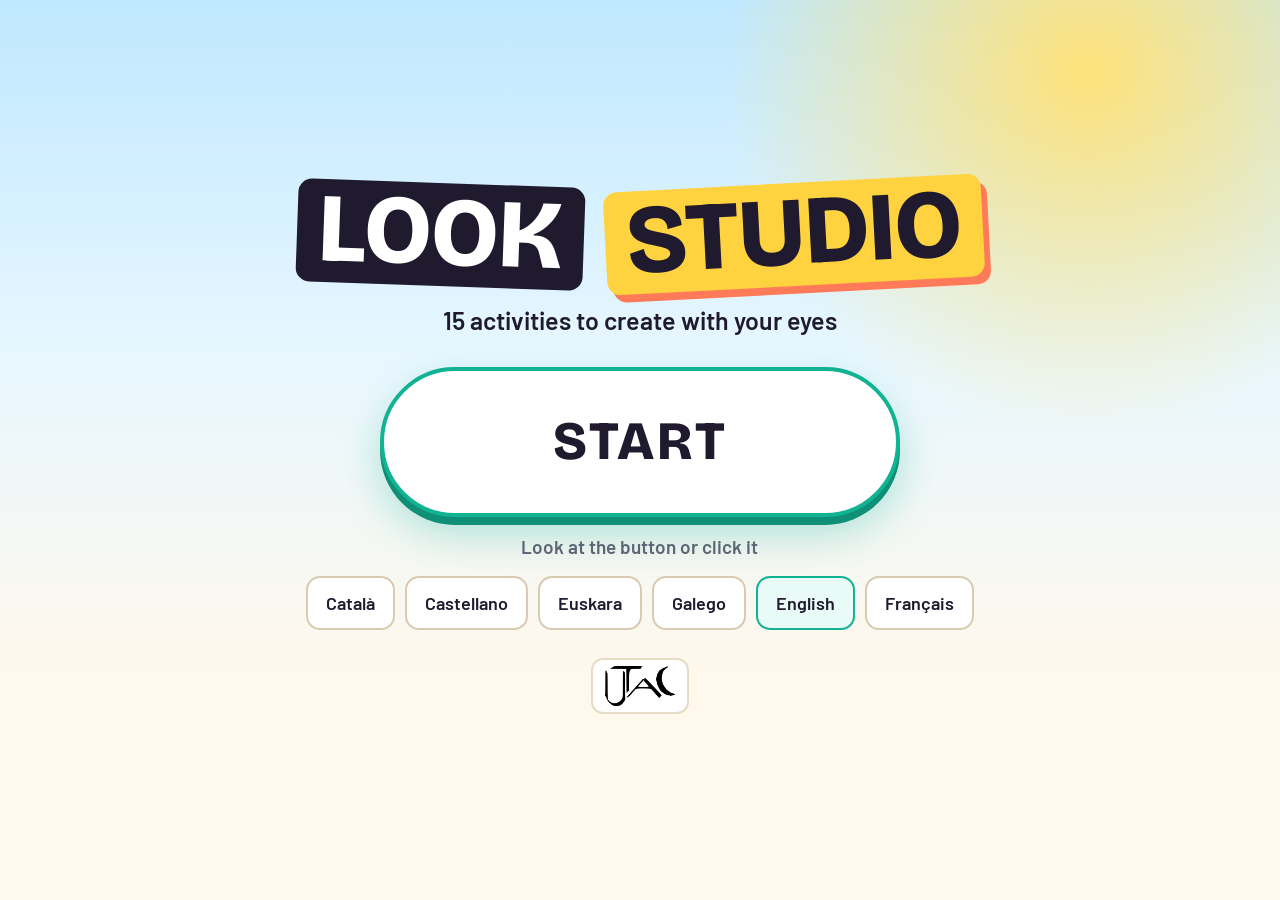
==== index.html @ 1c724b18 "Publica Mira Studio (escenaris pintats, faldilles, sense etiquetes Nou) Co-Authored-By: Claude Opus " ====
<!doctype html><html lang="ca"><meta charset="utf-8"><meta name="viewport" content="width=device-width,initial-scale=1">
<title>Mira Studio</title>
<meta name="description" content="Mira Studio: activitats creatives per jugar amb la mirada (lector ocular), pensades per a adolescents. UTAC.">
<style>@font-face{font-family:'Bricolage Grotesque';font-weight:600;font-style:normal;font-display:swap;src:url([data-uri]) format('woff')}
@font-face{font-family:'Bricolage Grotesque';font-weight:700;font-style:normal;font-display:swap;src:url([data-uri]) format('woff')}
@font-face{font-family:'Bricolage Grotesque';font-weight:800;font-style:normal;font-display:swap;src:url([data-uri]) format('woff')}
@font-face{font-family:'Barlow';font-weight:400;font-style:normal;font-display:swap;src:url([data-uri]) format('woff')}
@font-face{font-family:'Barlow';font-weight:500;font-style:normal;font-display:swap;src:url([data-uri]) format('woff')}
@font-face{font-family:'Barlow';font-weight:600;font-style:normal;font-display:swap;src:url([data-uri]) format('woff')}

/* Layout: estudi creatiu de dia — fons clars i lluminosos, colors vius (cel, sol, menta, corall),
   text fosc d'alt contrast. El color de cada nivell codifica la progressió d'habilitat ocular. */
:root{
  --bg:#fff8ec;--bg2:#ffffff;--bg3:#f6eedf;--ink:#1f1a2e;--mute:#665f74;--line:#e8dcc8;--line2:#d9cab2;
  --l1:#ff7a59;--l2:#f5a400;--l3:#12b393;--l4:#2f93f5;--l5:#7a6cff;--warn:#f5a400;--sky:#bfe8ff;--sun:#ffd23f;
  --fd:'Bricolage Grotesque','Trebuchet MS',sans-serif;--fb:'Barlow','Segoe UI',Arial,sans-serif;
  --sh:0 10px 30px rgba(80,60,40,.12),0 2px 6px rgba(80,60,40,.08);
  color-scheme:light}
*{box-sizing:border-box}
[hidden]{display:none!important}
html,body{height:100%;margin:0;overflow:hidden;background:var(--bg);color:var(--ink);font-family:var(--fb);-webkit-user-select:none;user-select:none}
#cv{position:fixed;inset:0;display:block;touch-action:none}
#cur{position:fixed;inset:0;pointer-events:none;z-index:50}
body.nocur,body.nocur *{cursor:none!important}
button{font:inherit;color:inherit;cursor:pointer}
a{color:var(--l4)}

/* ---- element amb fixació: barra de progrés inferior ---- */
.dw{position:relative;overflow:hidden;--p:0;--c:var(--l3)}
.dw::after{content:'';position:absolute;left:0;bottom:0;height:8px;width:calc(var(--p)*100%);background:var(--c);pointer-events:none}
.dw:focus-visible{outline:3px solid var(--c);outline-offset:3px}

/* ---- capçalera de joc ---- */
#hud{position:fixed;top:0;left:0;right:0;z-index:20;display:flex;align-items:center;gap:16px;padding:10px 16px;padding-top:calc(10px + env(safe-area-inset-top,0px));pointer-events:none}
#hud>*{pointer-events:auto}
.hbtn{display:flex;align-items:center;gap:10px;height:64px;padding:0 26px 0 20px;border-radius:16px;border:2px solid var(--line2);background:rgba(255,255,255,.92);box-shadow:var(--sh);
  font-family:var(--fd);font-weight:700;font-size:24px;letter-spacing:.03em;text-transform:uppercase;color:var(--ink)}
.hbtn .arr{font-size:30px}
#hPause i{font-style:normal;font-size:20px;letter-spacing:-2px}
#hPause.on{background:var(--sun);border-color:#e0b400;--c:#1f1a2e}
#hTitle{flex:1;text-align:center;pointer-events:none!important}
#hTitle span{display:inline-block;font-family:var(--fd);font-weight:800;font-size:26px;letter-spacing:.02em;text-transform:uppercase;color:var(--ink);
  background:rgba(255,255,255,.9);padding:8px 20px;border-radius:14px;border-bottom:5px solid var(--c,var(--l3));box-shadow:var(--sh)}
#hRight{display:flex;gap:18px;align-items:center;pointer-events:none!important;min-width:180px;justify-content:flex-end}
#hInfo{font-family:var(--fd);font-size:22px;font-weight:700;color:var(--ink);background:rgba(255,255,255,.9);padding:8px 16px;border-radius:14px;box-shadow:var(--sh);font-variant-numeric:tabular-nums}
#hInfo:empty{display:none}

/* ---- menú ---- */
#menu{position:fixed;inset:0;z-index:10;display:flex;flex-direction:column;padding:18px 24px 20px;gap:14px;
  background:radial-gradient(500px 500px at 92% -8%,#ffe27a 0%,rgba(255,226,122,0) 70%),linear-gradient(#cdeeff 0%,#e9f7ff 22%,var(--bg) 46%)}
#menu::before{content:'';position:absolute;inset:0;pointer-events:none;opacity:.55;
  background-image:radial-gradient(circle,#ffb8a3 2.2px,transparent 2.6px),radial-gradient(circle,#9fe3d3 2.2px,transparent 2.6px);background-size:90px 90px,130px 130px;background-position:10px 30px,60px 80px;
  mask-image:linear-gradient(transparent,#000 40%,#000 80%,transparent)}
.mtop{position:relative;display:flex;align-items:center;gap:22px;flex-wrap:wrap}
.brand{font-family:var(--fd);font-weight:800;letter-spacing:-.01em;line-height:.9;display:flex;gap:.22em;font-size:46px;align-items:center}
.brand .b1{color:#fff;background:var(--ink);padding:.06em .22em .1em;border-radius:.14em;transform:rotate(2deg);display:inline-block}
.brand .b2{color:var(--ink);background:var(--sun);padding:.06em .22em .1em;border-radius:.14em;transform:rotate(-3deg);display:inline-block;box-shadow:.06em .08em 0 var(--l1)}
.tag{margin:0;color:var(--mute);font-size:20px;font-weight:600;flex:1;min-width:200px}
.mnav{display:flex;gap:10px;align-items:center;flex-wrap:wrap}
.pill{height:56px;padding:0 22px;border-radius:14px;border:2px solid var(--line2);background:#fff;font-family:var(--fd);font-weight:700;font-size:19px;letter-spacing:.02em;box-shadow:0 3px 0 var(--line)}
.pill:hover,.pill.gz{border-color:var(--l3)}
.big.gz,.oc button.gz,.langs button.gz,.hbtn.gz{border-color:var(--c,var(--l3))}
#mUtac img{height:48px;display:block;background:#fff;border-radius:12px;padding:5px 10px;border:2px solid var(--line)}
#levels{position:relative;flex:1;min-height:0;display:grid;grid-template-columns:repeat(5,minmax(0,1fr));gap:16px}
.lv{display:flex;flex-direction:column;gap:10px;min-height:0;min-width:0}
.lvh{display:flex;align-items:center;gap:10px;background:#fff;border-radius:16px;padding:8px 12px;box-shadow:var(--sh);border-left:8px solid var(--c);min-height:60px}
.lvh .n{font-family:var(--fd);font-weight:800;font-size:34px;color:var(--c);line-height:1}
.lvh .t{font-family:var(--fd);font-weight:800;font-size:21px;text-transform:uppercase;letter-spacing:.03em;line-height:1}
.lvh .d{font-size:14px;line-height:1.15;color:var(--mute);margin-left:auto;text-align:right;font-weight:600}
.cards{flex:1;display:grid;grid-template-rows:repeat(3,minmax(0,1fr));gap:12px;min-height:0}
.card{position:relative;border:3px solid #fff;border-radius:22px;padding:0;background:#fff;overflow:hidden;text-align:left;min-height:0;display:block;box-shadow:var(--sh);
  transition:border-color .2s,transform .2s,box-shadow .2s}
.card canvas{position:absolute;inset:0;width:100%;height:100%;display:block}
.card .cap{position:absolute;left:0;right:0;bottom:0;padding:9px 13px 11px;background:rgba(255,255,255,.94);border-top:4px solid var(--c)}
.card .nm{display:block;font-family:var(--fd);font-weight:800;font-size:21px;line-height:1.05;letter-spacing:.01em;color:var(--ink)}
.card .ds{display:block;font-size:14.5px;color:var(--mute);margin-top:2px;line-height:1.2;font-weight:600}
.card .bs{position:absolute;top:10px;right:10px;font-family:var(--fd);font-weight:700;font-size:14px;padding:4px 10px;border-radius:10px;background:#fff;color:var(--ink);box-shadow:var(--sh)}
.card .bs:empty{display:none}
.card .new{position:absolute;top:10px;left:10px;font-family:var(--fd);font-weight:800;font-size:14px;padding:4px 10px;border-radius:10px;background:var(--sun);color:var(--ink);transform:rotate(-4deg)}
.card:hover,.card.gz{border-color:var(--c);box-shadow:0 0 0 2px var(--c),0 14px 34px rgba(80,60,40,.18)}
.card.dw::after{height:10px}
.card.soon{cursor:default;box-shadow:none;background:#f3ece0;border-color:#f3ece0}
.card.soon canvas{opacity:.55;filter:saturate(.45)}
.card.soon .cap{background:rgba(243,236,224,.95);border-top-color:var(--line2)}
.card.soon .nm{color:#8a8296}
.card.soon .bs{background:var(--ink);color:#fff}

/* ---- capes superposades ---- */
.ovl{position:fixed;inset:0;z-index:30;display:none;align-items:center;justify-content:center;padding:16px;background:rgba(255,248,236,.72);backdrop-filter:blur(8px)}
.ovl.on{display:flex}
.panel{width:min(980px,100%);max-height:100%;overflow:auto;background:#fff;border:2px solid var(--line);border-radius:26px;padding:28px 32px;box-shadow:0 30px 80px rgba(80,60,40,.22)}
.panel h2{margin:0 0 18px;font-family:var(--fd);font-weight:800;font-size:36px;letter-spacing:.01em;text-wrap:balance}
.prow{display:flex;gap:12px;justify-content:flex-end;margin-top:22px;flex-wrap:wrap}

/* inici */
#start{background:radial-gradient(520px 520px at 85% 8%,#ffe27a 0%,rgba(255,226,122,0) 70%),linear-gradient(#bfe8ff 0%,#e8f7ff 40%,var(--bg) 75%);backdrop-filter:none}
.sbox{display:flex;flex-direction:column;align-items:center;gap:18px;text-align:center}
.brand.xl{font-size:min(130px,7.6vw);white-space:nowrap}
.sbox .tag{font-size:25px;flex:none;color:var(--ink)}
.go{margin-top:14px;width:min(520px,80vw);height:150px;border-radius:999px;border:4px solid var(--l3);background:#fff;color:var(--ink);
  font-family:var(--fd);font-weight:800;font-size:54px;letter-spacing:.04em;text-transform:uppercase;box-shadow:0 8px 0 #0e8f76,0 18px 40px rgba(18,179,147,.3)}
.go.gz{background:#e8fbf6}
.go.dw::after{height:14px}
.hint{margin:0;color:var(--mute);font-size:19px;font-weight:600}
.langs{display:flex;gap:10px;flex-wrap:wrap;justify-content:center}
.langs button{height:54px;padding:0 18px;border-radius:14px;border:2px solid var(--line2);background:#fff;font-size:18px;font-weight:700}
.langs button.sel{border-color:var(--l3);background:#e8fbf6}
.langs.big button{height:96px;font-size:26px;flex:1 1 calc(33% - 10px)}
.slogo img{height:56px;background:#fff;border-radius:12px;padding:6px 12px;margin-top:10px;border:2px solid var(--line)}
.deco{position:absolute;pointer-events:none}

/* opcions */
.orow{display:grid;grid-template-columns:minmax(0,1fr) auto;gap:6px 18px;align-items:center;padding:12px 0;border-bottom:2px solid var(--bg3)}
.orow .ol{font-family:var(--fd);font-weight:700;font-size:22px}
.orow .od{grid-column:1;font-size:15px;color:var(--mute);font-weight:600}
.oc{grid-column:2;grid-row:1/span 2;display:flex;gap:8px;align-items:center}
.oc button{min-width:84px;height:64px;padding:0 16px;border-radius:14px;border:2px solid var(--line2);background:#fff;font-family:var(--fd);font-weight:800;font-size:22px}
.oc button.sel{border-color:var(--l3);background:#e8fbf6}
.oc .val{min-width:96px;text-align:center;font-family:var(--fd);font-weight:700;font-size:26px;font-variant-numeric:tabular-nums}

/* preguntes i resultats */
.askb{display:flex;gap:16px;flex-wrap:wrap;justify-content:center}
.big{flex:1 1 220px;min-height:160px;border-radius:22px;border:3px solid var(--line2);background:#fff;font-family:var(--fd);font-weight:800;font-size:30px;padding:16px;box-shadow:0 5px 0 var(--line);
  display:flex;flex-direction:column;align-items:center;justify-content:center;gap:8px;--c:var(--l3)}
.big small{font-family:var(--fb);font-weight:600;font-size:17px;color:var(--mute);line-height:1.25}
.big .dots{display:flex;gap:6px}.big .dots i{width:16px;height:16px;border-radius:50%;background:var(--line2)}.big .dots i.on{background:var(--c)}
.big.dw::after{height:12px}
#ask .panel,#res .panel{text-align:center}
#rSc{font-size:24px;color:var(--mute);margin:0 0 22px;font-variant-numeric:tabular-nums;font-weight:600}
#rSc b{color:var(--ink);font-family:var(--fd);font-size:44px;margin:0 6px}
#rSc .nb{display:block;color:#c27c00;font-family:var(--fd);font-weight:800;margin-top:6px}
.stars{display:flex;justify-content:center;gap:14px;margin-bottom:8px;min-height:10px}
.stars i{width:72px;height:72px;display:block;background:var(--line);clip-path:polygon(50% 0,61% 35%,98% 35%,68% 57%,79% 91%,50% 70%,21% 91%,32% 57%,2% 35%,39% 35%);transform:scale(.6);transition:transform .35s cubic-bezier(.3,1.6,.5,1),background .2s}
.stars i.on{background:var(--sun);transform:scale(1)}

/* crèdits */
.credlogo{height:64px;background:#fff;border-radius:12px;padding:6px 12px;float:right;border:2px solid var(--line)}
.credbody{font-size:18px;line-height:1.55;max-width:70ch}
.credbody h3{font-family:var(--fd);font-size:20px;margin:18px 0 6px}
.credbody ul{padding-left:22px;margin:0}

#snd{position:fixed;left:50%;bottom:18px;transform:translateX(-50%);z-index:40;background:var(--sun);color:var(--ink);font-weight:700;padding:10px 18px;border-radius:14px;font-size:17px;box-shadow:var(--sh)}

@media (max-width:1100px){#levels{grid-template-columns:repeat(3,minmax(0,1fr));overflow:auto}#menu{overflow:auto}.cards{grid-template-rows:none}.card{min-height:160px}}
@media (max-width:640px){#levels{grid-template-columns:minmax(0,1fr)}.brand{font-size:34px}#hTitle span{font-size:18px}.hbtn{height:54px;font-size:18px}}
@media (prefers-reduced-motion:reduce){*{transition:none!important}}

/* capçalera de panell amb Tancar sempre visible */
.phead{display:flex;align-items:center;gap:16px;margin-bottom:14px}
.phead h2{margin:0;flex:1}
.phead .close{height:64px;font-size:22px;padding:0 28px}
#opts .panel{width:min(1440px,100%);padding:22px 28px}
#oRows{display:grid;grid-template-columns:repeat(2,minmax(0,1fr));gap:0 36px}
#opts .orow{padding:9px 0}
#opts .orow .ol{font-size:20px}
#opts .orow .od{font-size:14px}
#opts .oc button{height:58px;min-width:76px;font-size:20px}
#opts .prow{margin-top:14px}
@media (max-width:1000px){#oRows{grid-template-columns:minmax(0,1fr)}}
#scr{position:fixed;right:18px;top:50%;transform:translateY(-50%);z-index:45;display:flex;flex-direction:column;gap:18px}
#scr button{width:96px;height:150px;border-radius:20px;border:3px solid var(--l3);background:#fff;color:var(--ink);font-size:40px;--c:var(--l3);box-shadow:var(--sh)}
#scr button:disabled{opacity:.3;border-color:var(--line)}
body.scrOn .ovl{padding-right:132px}
.polaroid{display:inline-block;background:#fff;padding:12px 12px 34px;border-radius:6px;box-shadow:0 12px 30px rgba(80,60,40,.25);transform:rotate(-2.5deg);margin:0 0 14px;animation:phIn .6s cubic-bezier(.3,1.5,.5,1)}
.polaroid img{display:block;width:min(420px,60vw);aspect-ratio:16/9;object-fit:cover;border-radius:2px}
@keyframes phIn{from{transform:rotate(-12deg) scale(.6);opacity:0}to{transform:rotate(-2.5deg) scale(1);opacity:1}}
#res .panel{padding-top:20px}
.diffbtn .dots{margin-top:4px}
.big.sel{border-color:var(--c);box-shadow:0 5px 0 var(--c)}
#hTitle{font-family:var(--fd);font-weight:800;font-size:28px;text-transform:uppercase;letter-spacing:.03em;color:var(--ink);text-shadow:0 2px 0 #fff,0 0 12px #fff}
#hScore{display:flex;align-items:baseline;gap:8px;background:rgba(255,255,255,.92);padding:8px 16px;border-radius:14px;box-shadow:var(--sh)}
#hScore small{font-size:16px;color:var(--mute);font-weight:700;text-transform:uppercase}
#hScore b{font-family:var(--fd);font-size:26px;font-variant-numeric:tabular-nums}
</style>
<canvas id="cv" aria-label="Joc"></canvas>

<header id="hud" hidden>
  <button id="hBack" class="hbtn dw" data-dwell="1.5"><span class="arr">&#8592;</span> <span data-i18n="menu">Menú</span></button>
  <button id="hPause" class="hbtn dw" data-dwell="1.2" hidden><i>&#10074;&#10074;</i> <span data-i18n="pause">Pausa</span></button>
  <div id="hTitle"></div>
  <div id="hRight"><span id="hInfo"></span><span id="hScore"><small data-i18n="score">Punts</small><b>0</b></span></div>
</header>

<main id="menu" hidden>
  <div class="mtop">
    <div class="brand"><span class="b1" data-i18n="brand">MIRA</span><span class="b2">STUDIO</span></div>
    <p class="tag" data-i18n="tagline">Activitats per jugar amb la mirada</p>
    <nav class="mnav">
      <button id="mOpt" class="pill dw" data-dwell="1.2" data-i18n="options">Opcions</button>
      <button id="mLang" class="pill dw" data-dwell="1.2" data-i18n="lang">Idioma</button>
      <button id="mCred" class="pill dw" data-dwell="1.2" data-i18n="credits">Crèdits</button>
      <button id="mFull" class="pill dw" data-dwell="1.2" data-i18n="fullscreen">Pantalla completa</button>
      <a id="mUtac" href="https://www.utac.cat" target="_blank" rel="noopener"><img src="[data-uri]" alt="UTAC"></a>
    </nav>
  </div>
  <div id="levels"></div>
</main>

<section id="start" class="ovl on">
  <div class="sbox">
    <div class="brand xl"><span class="b1" data-i18n="brand">MIRA</span><span class="b2">STUDIO</span></div>
    <p class="tag" data-i18n="tagline">Activitats per jugar amb la mirada</p>
    <button id="sGo" class="go dw" data-dwell="1.3" data-i18n="start">Comença</button>
    <p class="hint" data-i18n="startHint">Mira el botó o fes-hi clic</p>
    <div id="sLangs" class="langs"></div>
    <a class="slogo" href="https://www.utac.cat" target="_blank" rel="noopener"><img src="[data-uri]" alt="UTAC"></a>
  </div>
</section>

<section id="opts" class="ovl"><div class="panel">
  <div class="phead"><h2 data-i18n="options">Opcions</h2><button class="pill dw close" data-dwell="1.2" data-i18n="close">Tancar</button></div>
  <div id="oRows"></div>
  <div class="prow"><button id="oReset" class="pill dw" data-dwell="1.5" data-i18n="o.reset">Restablir</button><button class="pill dw close" data-dwell="1.2" data-i18n="close">Tancar</button></div>
</div></section>

<section id="langs" class="ovl"><div class="panel">
  <div class="phead"><h2 data-i18n="lang">Idioma</h2><button class="pill dw close" data-dwell="1.2" data-i18n="close">Tancar</button></div>
  <div id="lRows" class="langs big"></div>
  <div class="prow"><button class="pill dw close" data-dwell="1.2" data-i18n="close">Tancar</button></div>
</div></section>

<section id="cred" class="ovl"><div class="panel">
  <div class="phead"><h2 data-i18n="cred.h">Crèdits</h2><button class="pill dw close" data-dwell="1.2" data-i18n="close">Tancar</button></div>
  <img class="credlogo" src="[data-uri]" alt="UTAC">
  <div class="credbody" data-i18n-html="cred.body"></div>
  <div class="prow"><button class="pill dw close" data-dwell="1.2" data-i18n="close">Tancar</button></div>
</div></section>

<section id="ask" class="ovl"><div class="panel">
  <h2 id="askT"></h2>
  <div id="askB" class="askb"></div>
</div></section>

<section id="res" class="ovl"><div class="panel">
  <div id="rPh" class="polaroid" hidden><img alt=""></div>
  <div id="rStars" class="stars"></div>
  <h2 id="rT"></h2>
  <p id="rSc"></p>
  <div class="askb">
    <button id="rAgain" class="big dw" data-dwell="1.2" data-i18n="again">Tornar a jugar</button>
    <button id="rNext" class="big dw" data-dwell="1.2" data-i18n="next">Següent joc</button>
    <button id="rMenu" class="big dw" data-dwell="1.2" data-i18n="menu">Menú</button>
  </div>
</div></section>

<div id="snd" hidden data-i18n="sndHint">Fes clic en qualsevol lloc per activar el so</div>
<div id="scr" hidden><button id="scrUp" class="dw" data-dwell=".9" aria-label="Amunt">&#9650;</button><button id="scrDn" class="dw" data-dwell=".9" aria-label="Avall">&#9660;</button></div>
<canvas id="cur" aria-hidden="true"></canvas>
<script type="application/octet-stream" id="mira-heads-adam" data-mime="image/webp">UklGRrqqAwBXRUJQVlA4WAoAAAAQAAAAPQQApwUAQUxQSF8qAgAB/yckSPD/eGtEpO4jviVJsiRJsi1h0ouIuJj+/wdfzKKqL88R/Z8A+/9TmtL0T6Up2fykfX5qSh2n+iuVjlP9TVM7aKq/[base64]/ZmaBRyBJBQjCH4hMeTvt7s55zk2w4W0zMhikc5KvBYuzpJkgXytPDlUFSBqskwU1uGZqZcIyYABIBfgjKVNEAAggfOTNJMVFa21mZpJw9mKVnaekDlUM9/WsF2YWkRT5e+yK6feL3iOjrbXWxaQ5A/C2mn0NQGJxSySF4bkeXpmZYAyH3ydTn1KbebvOqWXfV5fU3L9d3+hg9idmpv0PyiTZFewu/YX+Rk1SSb1O1yappK75Sk1SSbPWu5QKCUnxAkkCkBRvShIqmJrxIpUFG9JUXFQ3CPVTtgKQAIXrQlbdEIJDVskZp/2AOLABcWqA8zZiy6Rw9toitiyo4liA9xPArOgvZpiRRdVJW/Uw49hUBTChom9tq+Je7rhVFnffcMxabcApIdhIPPhsXMR9AwcH0PECoKoXAwgMqOJjABR4nkj2i+MvHFgYg8+/QFy7JE32xQmorRdVB6h64Th78nITtaXZOn1cBllO3IByzimgPKXawMyCMQ66xTJjADpBQXfQdty8AF/b6lDljiSgyleaBe5IIjdgPbnFpcorINbBdEHAGLCWmQlP4Z4wGMNXJrIZP4mjqmotu2oqwqs2fmsdckqznALw9dhZmje8nudmpjkjQsIfZeawo2bvgGcuy4tJioWnYqi5vzFNeilb5dhPZmF9yBtpZ8zMpOieamRr7ZWZxfSWa104mPX+a7Vu9+Weuf7CJM05Ly91/GSSfr/MP/hvKDXN+YID62mafyA1KT41NR27Lkc1SZqK551S+3TNV0pJApB63Kqpyt2npHhTJUBVkt6kVCU/[base64]/DTBzDhLKknQiZVBcLo6YOsv/MmTA0TEARZAkO0Fwh0z8gsEbBMgYTQJoB4zC0/VBhv42jwTPKpOzmqbuafkUE0R/H4rzSwjpM4uSe6PmdmIPtzdua51MUnO7u6sxyLMDElcfDxP2ywkKVWHWs9aax3MrHuH8raetczcdmn2HkBb+v1OZiHNnkCrR/bRQYq2xhj2Nthb7ieQjM6+1pf4damlfQ3vUlu+n3KzPqV09y+7pE9mpvvpZcQf9KYmSf2Dzn31D02Seu/9S1NJipL0e5GSMiXpVW8Sgq4PrQkyJZDL49RUOsPqcVGWoAJY6i+erAKQEgk4VLaGJIDSjL6RksTec9G5ZBXVwd0Bzd/sZpatHMQE4fhky0LKA6NAcWJ3Xha4GXCQnH3C1ngrgENrGxT4ASZGq14g8ePojhnJ/[base64]/vvBOlnEiCjfokbLPJmFHj3qiVhp1zmlpZmwZjrAZlNBugNV+bw5zx5LT7uZ2W+t2TtrSXkzaWZ6uq9njDG+mM2U3h3ntM9d+yO/xLtzfvljSbL7n/wH/gew8R/GIfNfIpn0F0ep6hVHQhtJgiRlRVYFf87Te/8QImIC5jdJ5pv/6XMmic/5+v4oLWdmlLa+AXwXWk6V531akp5i2w/qUig4QktBR5qkxTV02uLZfMFd+wl4tkkCrtv2hck2BWuTtMWzSctntUmCVpOkKJrSoiaqqBnUos6MWvx7MjOJamYmGdXdeevODPN13lndH+qpzkQ9TTKjnu7ujlfKmRmPljMzHi2YxKO0PVVK27MeFHqq0Baw0qYpIiW0dZEkLdxK0gZUaFq4PZuQgvdJAU/yBbemyUOb7abn2LbwWTWF06jtondqk56/0c7MqGhmilqd96mdmSS+Z2ZU56e6mUxn1N15nu4LPXRnZvVONVn1dHdXr2lR12vbMzmXr98rTXvqAZRTD1KKrsCkrScU2lppkoB7kiQU1SRpubU/bjUJWdDrD8/m5a5ts+2pj4DaFig+26KpmgR1TlvQZDIq2pmpepqZqYrO+3TnfXo3z1Pnu3s+Pz7z8T0zo5eUU7Qtp4kC+C60xWp5WqUFHoVSuLX0pUApfChp+yGlFM9Svu49kuDaAsU9KW37KE1SPAu02E8LHzzaBB2PlqKj0FLVUy3qnCpiZrWAJjMzVZ2ZWfA94+/PN59/7swk/fHnJDPN/Ff28UxIkpnxItu2bNu2JNX6PtL8J0PTEiGlEVOkouyjV8EM9559jG2BBhExAb4lSbIkSbItwv//aH+wu7rd0jO7KyImwLckSZYkSbZFNP//h/t9/8Ra0/RgevfIXq8RMQG+JUmyJEmyLSJY6///dP3ArenBzM1VRc0j1+0hIibAz23bqh7btlVq7+P79EkB0gxQTGaGxczMa1lrWYzWSsvGH7A8Xtayls3MzMzMzBis0DdGb0ZMaqMqDWktKyImgBv//6YtSfI+n7XPjYgbkValM8t2Zdu2e+yZv23btm3bZttWVTWKnXZkxD1nfx+stdde+9ybMU8jYgK8Yf+/2nbbap/v/z/mXLw2M4iZybJkZooxDnMapkJKKZz2NOU2hTBznDh2zDHLtlgWM0tb2sy0eM4x/t8XY0yea+39nOdNRExA//n/7+4fD/96/Pzj4T///1///98L8i8H+scj/3b4t6PyL4fy0+bVYlLkV+0dp39B+pcD/cOR/o+H8m8H+otUbCM5N4+5hPhrRIiOhRFGHmp/[base64]/[base64]/w2rcSFUIDuQpWLfI4cf2Hvo2aTMeBnYatsOCxHAJEkIwMKImLPmmrfcvG7N6GiDqNNj9YOv1hde/vK3T0r2EGPhQSpihJLt9kIae/NHrtuwajRlloNARW0pP/DF339KBJ+9UZAMGJMI60c3TxLWbIuORQIqQvDrf/TWzSMUEZCRZSVnoWgcOBTvuPPBOYtl1Myh7okUgosEEBVkZFGWIunCmy5774WTJjc1k3BYcFp67ttfemheaWjRnnZzh6Qg51SHQEpthLTjJ99/YR0rBYSFg5JC0Xj4j784P4tCkHVWRQYUVJjK4IlLL1170dZzxovm+PXXXMTJOQIYhZBe969vrmcpIgPCCAscHfNifv7xtG8+ePm416qQZKUEY6vXxebxY81EFMgqhTT69h+9emJD4SSDCCZF3FA++9yff/1E00hZvZbFGDRE6P4LJAeQbBsSnLd249RUc27fcyfIUhIG5Po1P/ShTTmBSFkpgGWnyP4vvbrv+dm8UMBnR6QgJJwUUrHxxq2NxuHTBxcm3vWu60enaiGFwiPr103q6YMAig47f/qHV5HRvixkLOVRCxv1wJEoEYLQMifugxQEtjAmTVx9+Y5tmzeH/Oirj0+cWgCDLCLrf+a7d6wiWJYsZIStQs2CJ7/88nNPNrNApbKgoVHs5ku4noCMTaViMXLh5bdcMzldj8mHX33uKw815IQE9et/4t2rHELAAtFaFGRzJ47t33BuMbcoI6GzHcoy2px+8w9dvLqRDuWHT3LzhvURF5YR+Vh86sDSHEEpu/57v+M10UIYgUEWIFASTvmIn3/2WCMTVgzL3EYGhSKn5VgYveUNr7tktC455Usnr950fHFRQgSFiR/+j9cUIwEBCCwAK1EU5tTR5z/xdWo3/dQ/+7kP37ga4hC5+yGQksbG4prJtdPjxw/um538vg+ct6Yu5RCLdPruz9yzJ0FwChd9x3denaUIiPZATniedTvHx/edNiESznKEjGzbhvM3TMyd2Ltm6+tuPjePCo6FG+MugiwwEQcVU5N7DxZp7bnv+Ce31i06FoCwDAQ/u+uVPMXRlCcHLXduQRYaTJ573vm1YiFfN7o1m7ppTa3ulEIyaPXEWOPhE7IIceRdf/DRCQmBDMiIso0LaC4+8am3/YPP7zn04gPf/PMf36asFoaSbPAFXEoMuTnv0nU7z5/YNjmaa2Hp+WemP3qBGiALkmmefOiP72w6MXbRBz50fpYhyqJSRgAmucDMT5++7/goKlAM0tkKRXH+9/zh+TtHRxvzJ6em1zlZICTkYMpGEIi1+WfmG+ff+oaf+Im1BRJg5CpRlmWEpXBsYb5xxTXvfv32dacXUrbMbaAiOVu+4y3n1smL1dMjHsuyUCRZSCSMxzh28EhSSOM3/tx/3uaqzk2igMV9dz91YnHu9MnTJ178k7dDFofRvQ4ZOdNvvv68yzbFVYomydnsYlyjgmCJFOwU1Hz8f39Zq4rLvu+mC8abagEqIQDLGJJDPlm7+3N52LihXjRSCjGcjQgxsOZ7/+6V+VqWyxmkVATAyAiESliSkIq4ddV7P/qBD19qycJ0KIuWsqXJVe997zvecu1rV03OHSV4OfLE9YWY5ez8yHuuXJsVjaBMBpyIQlhYSRKjowcPrdHqt//Qv3lbkERXjQGLvFhaWFhcmJ1ZmHv8t94TCVp5cB0xCi589y03rK/HWlKBQxAOMRUIyxZlpxAfu33f+sbY+8+XJUBWyaJNAyaEEEYPf+a6H/nZ9133tps3hVFCPNsgiVS76KMfvGl9VgiQlQLtijYNYCsWjawWXIhqt4foUDg0UZw/[base64]/odH7liVHYAGUSHwpSd6uSvrFubW6JNC8uqsCqwjMAIJ4dY7F7V2N0M+EwMsemtP/quS7NQADKiusJyO4gUIkVQTtuy3Fa1AVMjJ4XCMdOW1YcOO3iY6W4pbPvOf/[base64]/DuSokKi2MKqQeuWkihOYFP/zuiybIA4pGdCg6tYwlempZVLtUdsqLWnbkmf05PuPy+BWXrq85D0EybcqiLVEpQCRArpIR3Tdly2ClfFT58weaZwAzSsRrP3LdqpQUBbJKZcuyumLKon33DgMGpRT33vdcEwNUWIBFS/fma10dCs03//ybVik5KEmIjtUJIokeW7TpKmOTiqWn73tV6UwrjE5tnXDKguhQWG1gkAUgKi1cAbK6ZaqrEGqOHXps31I6GyCJ895xfkwEAYI2OhetDcKozzCAEXk6/elnLYFaBJBJVcPatSkU7/zXN6sICrJAdCw6l+lzV+CQmD/4xGcX5TOr4vjp+ogzgihbRlgWbRuLatHSwgKLnloGZMtIyEX9ia/tzXVmJywHF6uv2WBHbMqi67JaYWQZtYORe4UrIBe3/+VMAAlAwWATJFICezitXUqv+ac3LNUiyLJkdSKGYCsS+dLxzzwY7VaSZATJPsMQIInEtm3HlCVRNgKLCqtLIDDCyAjL6h1YFiCateLjd8zhVgpCttMZkjCieuzCbUJIKsnqDwEW/QYGgT1/4j88EzEgyQUhxnqaT1BHoOGiB1fnKz90CRKiWpSFZZXalIV7JHcLY2TAWXPP/Z89TKoKARdUB0k6Q5AkZBNClKYu2tRAoreWaVf0vWUqJVBj8uH/9XIoqoKcqIz2GY+otMCENF+MEiRRFqL7ol0Ly7Iso4pK9wNglvL/9ulmNCGIgs3XbV89uaZ56sVdB161o+yhsmC5JIICyZIxWz/[base64]/fcuhmQnNl117mXXbJyeDafnXnrg5RdUKKzwgpyAsVWrJibqLLzhos2L9xXZouhDy+2I3soyILeotiwAQcGeR588Jclm/c1XXrl5Yrw59/wj9z2ajM9MjCAEZJGSFRDKXzo4E9VK9IVlAQZhGWHUL5YBY2nmvAMvNNa97d2Xrr9upxLYEJpHX/3eSyEMl+UKYmgaJjZuDPMH16xpzO69/PuumpAtY1EtOpbbsAYBU2mwEkkvfuvVU9Prtl8yteVdt64fK4qkRmwcPr3nnTsoVnaBxObLLmDdjWvHVmVp5k/+4/974V9kCbsDuRsYuQ2jXnTfMoBFs/78N15ecBh97TU33LhhPC7Vanlj/sm/vzZzDGckWIKUiKNjheunFwHCk8eyAkkq9VRUW4CFZRkZGdGpkbsECBBKnua2xk/96kc31pQnkYKSSTFdef25E0YaGsS1iBCajG255sLzNp+z1Nybx3Hdv/a122tYiJaiY7mtsjuRe4dLFiAEzfzY3M+97f3fUx/dsiVPKciyM3zj+64dsbRik4r6zhvedeMaZ9M1ZQ7pR37qn3zvs7EJbciyLNyZZdrsSO5ElrvSZihYODJ1cv6aG95/1epaypMhxSwduv6caaQzEhTkqUsu27l5dbE4feyvnx5hZOlgfTRJptpdE+1aQAlAGFBHAncNU04UtV2X/9y7N0UsJGNkaDCxasNYAR4W16tAseOWN597/tpJYrPWTEuKC15dTxKAuoZo3+qoLPeHKQuNedVPXHPD1a4nOyBbJEy2+bwrpp1WbLD6Xe+4/pKaRVM2YnznRdeQ2e0BMnJJbgeEuyPLstxOH9rRq0bO/a4rNkpGkk3K5dmlcy/AOhOR84nXfvDKbWtGMppp7r7nX81vitestpBQdbeE1cKi2ggjI4w6ACx3DRAgpJ07p6OQZGRk2WQxbbh2Ayt1KSvq7/mBa7fWQmEnmWzK3ihbVIAR7kjuhtwZyD0wMoBVjZImNo1M1C0AGSUZcMPrJyN4JSbB6u/[base64]/YZNF01LPrOQ2XT5O24cCZEgEHYIajqh6u7JAKpq38KA6KnbkdsQIIQkAbJMtUwIFHHhFKC+c3lS5Nx//[base64]//PqRhOhUyByYs3fl1fbWLdyqMsSNN5xXBM4QFRi/+srVMQasNgCLsYxzQW6HmYSbXldBk4ee2CPo/[base64]/[base64]/[base64]/uS4deWq8HkSFjKu6KleLQHYGIuBhiNCYePbpFBIKApu0ksn2PDybJToTLSXAjfAKcbcAOgcCCLoTZCqVwvjBRxLlGGKMWpnJDs+9VASQaFe4/1p0spABRprGBSBc/v0fU1bI2vW7d8RkBAhJIFBXrge0heTewxCp9uLzRbCcKCtQrFx44Z5jGZ2LlgKyK3cNsAtjL8hYLFwhXDICIRRm7rlbkmIQQKyHlZUkQ6zjJ55ejKJt0d8CcmwnHAEigCAC0rQx5f/9Tw+CQAiM8UojhBhDyOrZ2NTRY5mRQWAq5b4LubZFEJDAaXJJVeD63lMLllk1PcbM/GxBdFpRSAFbEFJ24boU3ANAnnQBjKv6OS+rnVFCWH7g/37bhYDR8bWrR4GRuHISoSiCFMLizpu3ZUgVwnLfgWCeEcuOdqU/CIhSps994YEigxPlEJXcI5eimEVBws1mY/P73rEVIZAQIITo9yBA3HK0LNyGTLZ2djSNTL7tdVvnn2/OPv3QEYXklYKIFAZCzJytvmqnhDsRPa2BG6uZ4YW3TfsSAoR8/JV8fLw+fv5HfvU///p/+k+/9PpxqGslJJCdM5p7qTFZe90Hzq8lU21E/wvFobn0bAIg3v/dP3TnntEG9RhjTjPPIVNvFhpiFoA4vnpVFlaf99rrb9qQESTJktRC3alzCEgMFPCAapUB5LXnrX736u2rr714qjGDj9zx1/c5kFYEUnBB2DI5dyrlaeKqizaMmM7bytxQvq1JCwTIeQHxN2whQGjNa95yzWsvfuv/enDm1PzhuWOP/K+PbiasZCRUAhXm+rdPL8WZH/qZd1442kRqIaP+Azk0mQoC3lNqtZT58oe+9zt+7dR1cX7t2vMms5ONE7u+fZwMLXsKUcCWt/zgP/yVf/X2re/9J//4p66ZSggkidaiu+k5QUDad+8QWW0YSQAqSWtf90+n19aCC2p5ovH0V/7uaSmpwsuYhM22G265MDu58IvXXvjBd56/qi6kHpycsOmKZHgsILbFkW2A2wIhCRRGdr7p+37pd79xZClfbCw0m158+U/[base64]/Cq1EVEYokLLpzdu3TX3ojXZNq2Wb9qXBONVAVAHkbFahiKITZ5fi3ASAc6FUW3zsA5NeviRQcGLtxW+6dt1168llLSyMjlgSolPR1bCEOhXQjLh320ZJBKUcg8CY1Kz5qe8ccQQwWp4UkuOaNe9/z5WbyZshKAMnO9CpcFvPNhGS9JyAHGzUBYk2BXIeQ24FGXDhPO373iCB0IpCVCpEik0X3nTDFatYXyQJAWpPLMMBcjpcFQFBQWeFPAmEsCXe+ebREEDLkUAxa3L+pVe/7ZKNjZFkCcUiHzGitVqhrpAA8hfaBfUQMAoSgAFjnDfH/8m7MwmZZTrYo9vPuf7CD20siiIiy4kgoY763Mk/VxIJAkZYNmmx9su3QGCFKcoKIbp+xeuuuHXbVFHLnVEpwG0MdCd4eV/aoiYUTEuTj9xyQQqS1CsdRwJiaI68+bsvWHt+KsIIASA5BAf6V8AbzpHHusw9EkgGMGBQM+WX/ewNKQYQXoYUPXLVe69df+7q0UIRUWnRubD6auxCQPgDvgYKAajAYKf5C3/mAhOQpRWDKAsF1r//fZeNrdWSlkIAEJVD4swAr0hWKcsSTYf26CW1RB8OVM5Sc927vv/qyVgLBFEtg/rHUG58bh/gJznUgGnLWEv5DR/cYCGW4xC94f0fuGUimGYIFlapi6LvAwTEwbgf+FkLqihyv/atownAXiFItHS+9nU/sXEkh0yibcvL1kRXrdUyAiOMUsy8evtcST2aOabw9v9yyzZGakrRVkkGuUvuylDBQ/ZhfGcAoqUrhB3G3nSTEMux5TXv/fBm5SGFIAulbmEk1CuXhiY/n+8I1IFlIFFo3U0XBYNYecZz33DF5nwxBgczpJonXYlYH+yRsmUZZMCKm043xfJrYuKD//VHlcBBtCmLfhb5h7pJnWCspJjOu3V9WqYcb7h6zBEJGdFdYRnRhwfiD1eV5FYGq1WlAUyu0cuvGnEw0spALYQvfOv1Y3mMKFhVqipbgAeOxk3MKvrarTAgRlbNF+qZviLfI7Lk9/3Lq5cUFKFCgEUPbXchED2n3vgOsl206RLg6Olrty5PwlfcmBGjhRHIsnB7AgRiIPUPEBDca1+AhOi4ZOzQvOTN68XK0xp5zY5aqCdZmJZWKywGvqB53khkvbKtRJxcnA9ebggOt/7i9UsxBECAwKLXcmfz6sy9Ml1dArjFbVnGwnLItHMLYTkiP+em6XoGoqUswMgtRKUYyKCRE+u5gBT31MqAwLLUngEMJjD+tjdm1kpBVVI6Pbotyg6WUUkWYpjI6woNAHQLkLW0J8moJ/OK/IZ/ckteqxkZiXIbstwlOk5AQDkucmL4hSjbRVtgwBAbm8/Hy1Cwrp0qjAPIAlwFFmDhFgNq/IUpp1UlWRYthapMKxOam143woqhzeJICgqSAHHmKiSPHn10CWtZEekt//bNI0kYgei0JMuddVFQEC4gR8qJbZVL2CGNbavlwcuNdXx8dTMqQKs2W/W5W6tN+gEBT4Fkqo0QIFpbBrBBcnHJGrPClIiZASxkAfLQCfBdAocExwlhc3r/aSSW05i2/OL7as2A5ZLVQi6Vu9bGWAjp1LF90QTRmYwhLpx7odFyo+LYWmEsABm1Awb67myDRek15K7AxqJdV0Erg/[base64]/oJYCIawQBCPnv/7GNQqSAFVZQ+hqb5NVMZu4ZI9d85bNICRcgVDWbI5iKmW1El1UzzT+ic0QskxLUxk0sWXjlNEyYoUjc6MgWotBtzOxW9IfAcIyILool3CVHNdesWkiulBYGcDoZR98e9YIEoBp18Pojy9BzooQGp69lqunJxK0HCh4/KqLayAJsOjv2hBoJt0rBKLH9IVxWBYFkpPnv3j18puJoos3v2lSDMEgSPnRslAVG4JY7176xJ/7uvffGXILYBTWvettE7EeKInWthnK/jWugXIztJhf/cyrv/N8mMXLAWz/4R/e1AxGAlMpcHfakIOJjh4t4sU2iG5FRNQ2QoJiee2Bp+4x5c1CFKve96HzktWO8WDcyrdeKYJGCMMF19BZgFKme77/r/rTf/B77yW++QGjr/vApeMKgAC1AuRXcdQrjdlU9kVFQmcy71/2537rpYJo+Ini+h/70I6cQFlUWoj+1C15OkVAvBWbAd2ImEqnUpeTu77vz33nl5ry5iC87qf+w2uLTAx8CILimG8BfU+Q1aKVgpZCuf3eO5746Pd96QlvekJ4x/dcZcuSAdO2eVsBXzm0DiAg2pFkzv4ku5f3s3j4hbTj535yw4KEsE0LTJfdSH69IBrSDQHFCQTRseUAaUis9I7H3vkNf/Tju+KbAp76mV88vyZwW1a/xW0BMb+APjY1UsfZk8sfu+MmLnsw8prLsogEYsgrm1EbPCIOyrIdEDLfcXr95T1m6Ic0+aF3jDoLABKtxTDsBTB+VS66ArIYIhQlB9/5zQ/t3xTk8K4fX1WEgBh4S0DOjOFtKIJFSyk++uALedMzXvf2ySIApqxhBm1c7oQ4KINnyPRGuWsfNOwCes1HNjRqQiD60HxI8p6MRboSUIQIyOVakWUFFOLJyeHeJ2/gmwBs/ZF1acSIwZYIQI4UwdmwgiBB4eSO0/vuvomWOWDDtWOIlmLoBxUBoutyWEBcDVlKCFDK7Y9/5kUx9NLaN10aYxAgBtAzlgLI9YAGj0tA52IzS2AwIHHe3Xt4qWT4mctvipkQqC31WQQgnfKwoRYVFGGeOXnfnZGWtbKpYYFKva4PdYhA/M0Rt80CEMEc5t/[base64]/hjK87Kcuxq5/pvzi6aoR7T2NIr85kZ4DpASgKFSOfWA+LBeFlMAFEk9Aaz/+TvTBp6DpvqBV1UX33uk+wVKNEVQM5lbllOAkTMZpb95kKwUEnqRB1RdwOjU8UwLNDjJHlTcNX88s2NacgF5S+81BRqJfXKnYDa0lBEkBI658LUIxpOvoIIOPHUtg0F1EwnT//uIWjYAYVl1IZK/e0lnuoqB0NZ1JOP2wjAFogoJ6eXBS9vDrN7FZLoU50QxZvy60EUPRKW0wrktas3NaRhRlyccY4sqYKegWs3A5CCmHbiYBsRUcpuPChN0sIqAQJS7nn0tAhh2PnAbHQAUIXcf8P9KEijORuRJQSSlAtqaFlTXLh7d0alOrO+Gpqcbw1/bb8bIFghRADPps7PGW4wf7qJhFGZPmzPEwIxd/aTGcN2ngyp4cKi1DLd8Y53T3jYKT29N5jBzzH/eGkLIMaybYJlPZD7mRcpS3QuTkyGHonlAuqoohuyKXWq2hBy8KYrRpKH26mjTQXA9K1bnQCkkUTnBPdaCMBB6HMQIKuVZgL3fvQ9EIYb3vV83oEGIey71rgS/[base64]/9V7/00XOjkOjvWhIFIMhhWdc/wGzBMORZQYPS+ItH0VAKMWKtu+Gt60yfuyJ47FuA4OisqDhzRxRAcgXyiiu2YpVILSoEM7306/fVCjSULIepjROrtrmOMAMsIEPlpE4x1QURAif+/C/ngqXlR4kdb/+Bf/cd156f6K56o0vmIcfFhYI6I6AbwEaGPC5g8sbTLw8jSS48cuGqa7//5tFc6i+cSIA3FEGmHRnKVwQ3FrWW5GorkQpCQHoNmZOH/uu3SGANn5CYuvIj/+ZdoyRAAwUxOHDn2Ag6C4GU/dyf/+aJYCwtL0qees2P/+CNF4+7iaRuDLAInvo6EAk949YPPy2IglefaDJsJQmtv+ZNP7jlwitDI9D3isjbclklrjtF7rqyLLKoEEKcnr/zZIoGecgECDte+/6bvvPKCQcLMdhOkv0CRxhqtNXeH/m93zsWMWJZjZF1r/nQ69ZHZ1Kgq+q/[base64]/Z1u9VhMyNqgtsSwGpJxbx2RVc74+f5phm7TzpjddOZYbFCwGWf6RGstegTwTTHoACyWrj66/+RIVwfbwkJ3C+loMtYAFmEGXwUEHFtsD5ujRzWHT+MxCycsF8aJ3XhhiLGgtSwgQFoOr+oKDR90BnoJr4vrXXntBNlyEzv/gOy8ZDSFEgcAanJNRx/[base64]/7g6fmGsjLgNLC6o11EQCJZdeYK0jHHC2iiJUQafKFo3bQcMjm46bMUZIAgcAaFmFd2PSxbwTI/[base64]/7Z69ZGhYFDcb42ESSpJFUNxxj6RymA/Gpoa58iIAAXRWDpeGqEwRLEhftebc5nCRCiDxvklKPGqbQmBFCL555z9NnTaMhp8fCm6UJUitZeRgAZa/hWAV6ROhVIsbb1DR/[base64]//1NQY85qfieEgGZAY+5kFAQMjfHC75mCO0WpRQCCGYkObDYOnkF573koyx6EPTnKmCbdRJ3I0+UZuyBQYsSZ49mYOHmNl+zXgAaTkDcfQ1XCQeUkzDYyIiZSFJIdYba968I6GB0okjI00jkNRKJkEQEc/lreXgTgCqo0qDk77rXUkaIBX1HWNkEqIfi3jYVX5KMvla/szwjt0oC4ha84s/M5Hi8JK1Y20KBi9vkBONp9KT6JDbEfMGCBAKWWhMT5vBeuWlYDNEY2GTeqtOKW6KW2HhYvS9axMDPbljVMFUujstxOuuEJMwkzDzm7P9xu1woz1A1PLaT300OAwtGN0+1QgCtehDY8J3AEfv3qctE/oEVqCWI2y/bsRxYIT87G5CENKw+HUfKnnosJcNjJ57XgjSoEhMXLDegECoO/s9hD5TRc7UJkEvIU9K2dK2H7g6BSENJVHbtBFTKbGMS3qkF6iFoRuR8Y2j9bilvogHBfDdzy8VGDMMO+WkHnouOKmXMMTV546CB0Q22WQ9IQDT60aPiw8WZz4Lj4QREK/dIRNGZ6758KoiCktDCKQEwYBM2/6asI68odw1AQwxQSWBkIKC62uzhjQYAvSNxwtbom3Z/IWe8JT24N1T3Pn28ywNiAXNWQUq1S1n855CvIirxgZQQe/RxrZUIUytft2VgGU0jNzIC1Oy2vu5EugBX2DZExAUEEBV1QbVR8/b0fSAYNBXPnEk2O0Jzy406XEFRF/NTpPf8b0TDAqG2T1zqhBDWwU5W9Zb1azwDq4oj8SrPrAlj4A9lOJIwAEhAL3z54BytBdo5WiCyjezLZVRfcfovDQIAtDjf/0CAdTO9PRYICf6lIGw/oNvZJCL+Ty41Ll/ByDgkPBIS+kqZ0k74oqQpJKUatveey0KSAxfkU6dDMZYDGC9SvwDOwEUQIzbwYDl6fXNJA+AQaRDt7/cpH25+Ne0Eh46Mx43yGz+rjE0OM1jpwLut7rQorkhZ6WJEMdHfFs7L2huvn6iCAy4eMTU03wNxGDqq4j0J7nipw0RARVxJoQkkAJb6qccBgADcXQuRCO3EpMwnIV0I4f58ZYstwATmXzdhWlwNLJhwkFdkLtWh6KI6JCdTv5GExCXhPAIBK9/23kpDtphmXNft6Yp0VKj4hq+QxRDvfPGF8CF0zKMqagWZanIJhuFBgHE5psunsRIrZw91wGyHOdNG/[base64]/gOTSTKg3r3oyskhc0EHAhHiltvwlniulbbVyMbs4TRSy8eNBUJtDEzxXUR0zzdQ3jYIhEBShYLzVw/hAQjecaWydsQKWpoBHsKl3fYwgOrnj6bBwOPnT4QMJPqxnTrwRyrLgsh6235YZN2qsrKJ8TCUxOQGJUl07JYQipeNYc+8eBz0FipVm0rnsXjkBWkAxHkbSYCq+r4T/[base64]/[base64]/wrkUq354qkCDAipn5JvHBQQQN0SX3tJhhLSA8+6r4oYPKeBCKg+M1/LUXdAAdf2C1kWELmPjzUgnEW7SAI81bGTEhBUnyRpqNgy4B/5julCiL4X4ks9RkCIoiAIiM/RdQ+BTeletSrAgNKJOdRHZZVoPLuLQQwaHJargDuGQQ8N4/s2+WuolDjxsjwAShrbtGNEYHXpzaIWNmW24ajtMd6IJjdVJ+WkuP8oZrhahMvfteP7tzQUTPdz1cYOAAEEUBAEfDA1ckR4TVVtGlKoR/pXFaAQ1r/5O0aCLMB9JT/fiORxGeoDeXcLhNU4YvpfjpddfesPjBRBdC6Cb4ByumEhs9snbclvKljh2ElsNDwkmLzojW9Zuz5J9HTe6cVK9wXBDJGORQNAqB0MnG6EpH5BgEFp40/86PX1JMrqqx5w12KvNXruWV0TyBTNlw+k/pPH3/U9F28ZaUbR1bjozqMNmKhr7vtKS69KnWC0sO8YAg8NG5ZWXzq6sJSHAKoS6kw2ushjBBGX3LoFuTrh6zFx4Cq1gQjnrndwn4iyIKz/6HddNpUF+j5WPQYBDcCnYqpPztZrIIPSvhn6Xp76Bz+3NdaKILrrDdwIX7BdjXh74TfVCag4OVcarrOHVYeIaW3QVzttQRCzWykAA/zQJ5H2dHN8rIoOkt5wkaX+EBhAXveBn9q6btruv/WOhcXIoHecfRvRERGQYccsQwpHH5/vO3nsp/75hLIi0O2gc+ASdaRvoPYc6AjJ30CovRTmXj2Z2RoeDkuHi/mFTBaoFZjJLhBslisqsumnSKB1ASSelUsIUAuDxtZgrH7ACKR02fd8ZEdWj0gC9ZXYRI9B2gYXBHsGdM8A8Qgx7gqBpLD7/qQ+C2Q/8A+nggjqUiLv6oH4Wn5xyLg9byGkdhTm9y/WzBCVD+ylhp0MdhvqK/Cr+LZNEasx1CdPFcB198bZRisdOhCncMD9YFFOV//W//OW0TEsbPpfHBwPophogPQMoBf9RBQdEQgkGEJgaqcskFOj//JbfnZjEYXpshC+Ih0Aw0ev64xVZzowWuhIp2b+JBoWEoajR2qxiAIEcqu+DhN9EvSFQa4DlxwdFkC2ipDH9LlojMYnoulPAShd/[base64]/E9Et0X5LrEeUGgL3YLMlFEkZftkKm2Qz71S78w0QwMBwgLT77QIFol0aZMNxNIUJKHBn3xsJuSvT42c1vn5gLujrLdB0MfifHvfeOsFCQklTQIN+NpyxyN5WQFPfHRceIn9zoXgZHveHPWNxbBo5dsUd1Wt5D7oQZYB67x0iKv2YKH1EJIafJdN6Ih4SLc/zvPaMEJGwxqYXAUEBAVgNwrIN0g0iKogjb99ylfqQt2aDz2otRPN/3jTetHjJHNsI0vXXawLSCuKj6bHmPloDoxhDD61i1JfSKktHYrAiyrO68mkB6Jv7ALty0F5ZtuWpNrKBinr/zPl6aTqBSdBgWEKc9Fis+hi4y/[base64]/[base64]/YHWDfhXj2+oJg0FVAy0BzWKhgjuWdeYx3e1UGuYPFHKfpGz7dFOyqowrBrtOlm1jIYGEIfnlp9FwEPVNo0UA9Vsyb9L88bkZPSZJIEYu2CT1C6zdmhEAiSFoIjjDBchWSZIzE4eBWqkEGfvoX4+vDjIthUDIPRLboUTgoka3AIMJL+3GDMmTx5PBIKkfBATImf0dsk/OoGdcAhuk/ILLYhH6hmgzPI3kpsR2n9KNNZDY/RDuE4fiwLxo0yBM78NlBSArd7CyBSke/dqemIaCxZF8IglJpg8FFFXAEbTDtRCfc4bPgAAL4Vic9/YNDkggKa1ZD8FCQwIEcOIe4LboZkpyOwKhl14Q/[base64]/XPHGyEBoqWGwanIU/eAiqJfkCBQ36xCQ8Lmnr8/NJ8FIxD9buCupXqUeEwABlEplK1bFwygEcDeQ0lCaNAaCW4slD9qG9IH0VJWhRDFJVdb6hdSeOYTe63IWVIbwtKmm1YVcUgoxZOf+OSeZmHaV19E3LbJhZwdp41BgF1hK41efxEKkg2RZR3/9MFmMmbQHcR1f0vOaPCtGbItVxiHImwU/ZvEvZ/bc2rJ0tATn7hjZRUazxiSAmd7Pv6XT0kGrBZIXXMS83APiCCoG+MxWWAQ1UKuv/5X3iiQBMoCvvzZU9ihlQZl7L2rv2OqQECsO7BalQUg18PW9al/SPHEl+85PhPsYeQPrdgNfyaFLVvikACMd3/sj3fXckC0KwkP1ETAgKBdgKLMbx8cFx0ylg3gFoYQww2//t+vRQGCdOvg7/zRC0p2i2HcF9JfI4CI1obidgSYsuurUP/Y4bnf/9grwbS2h0ePRG+4otZqkO+4woQ0vVFoKBgwtRP3vAiW3BZIfFtbFuRj2xYaIG8ZAlEWQiWQQ9Ca6686+WqBhLJAL//W/zwWrSoNIwgMu/xBpTgpEmpDxkgiSKt2zwSrPySs7MUHFgNte0jEUzm2snBJhvKuKpCKDevm8yANngSIxtQV6wth4/[base64]/OMbxlMwvVxzAvRPEbtFrSrlFpYM2nT80RBEmhj7rncE09K9y+8Agvw147RsWsYGBJ669XLTr4KbfuRS90sHPcyFyVd/oLUFSuddHS0PWhIBveWj59YdRNl9IFPBT/4L4M62kCgLYUnNNfMPRCFfju/74GbUQgx3+QvXaKg2hFAlCtRfu9moP0La9OYrJxJSX0hz6EH39tDnpCqhEFRfX5sJDMOQ73z/hUWUXKE+WJZ/ZwGitQFZC8+Upjx8049fHoyrzrxbC0s2DRgDpmyDgkaumjR9GRJX3TQmZPoyPAa3QIhGx2vLLewqgy3GxxZzyc1WUb/[base64]/V4yryBLcAHUDCRCEfPTa+aAkhxvPi4G+DP8ieADqAZWnx/[base64]/AgCWOJIYgcEzFn7l3ckgAPWVWAcEpzj+MGoDL7Hp0PFcMyvAeobGlP0UG1k7N9lzEzE0dnIGJZVeKM14vIsUIgRKqtzbIgjAfkMzVB2gogTrcQYCmEj3OEx56dzYw0NHa40Ysyt+hQEpKz4/eyS+HAHbuKwhi30BnPx0t0py5VC9vnetKbeVEk8JlYEWflvksUS/52txCwOfLy6aUigYZFuD0e8BTgKoTasQGJlB18AHO3LP/GU2MYRA/7F0kA8Y5dkyiLG2fgJiLPaUajdnzGRAKY2cgkCQ9JAgkExnIxI0k4Lj7/YmOksOxhUGi9UZPEUY+pwnQoDGAx9mg7Cl56ZKZI2N3pysou/gPcru4BBjWfeZVkE9M43my6sN2GhlpuxVCA+EoAsm5QKwxgyjIuTp1DCdwOPHf7oZRs1I4GI7km9TIFNYcTcSSnZWh6OXs/Zm6pNn//LmEZl9TBwryEKrvzT/NiSLdlCdmx+dJrbB2ajx5uNOqW3GqoKzsqMvWzK0AtVEYVWOSsF1KFcTx+12NLwRKtxaB2c5VmBW2I88bYFkAUtwApu5Xac4D4UDo3J779588UqRAYRNu+69G/dceQARMOfPqNkm1s3/PAQiPZgJeBrReVpl03fJBkyck88fGn1EwMySKIP3TEb1okTT2RmZtSOPGxPz0Yk03Zbenuf1s6e+mTKWwdj38+H7FkVsCtSC2kFkIlAVZRdCUJi6TiG3/ycma3IzQ4yrVZ7WgBIPQL5bT0COZuxhz6+qNgetmy/jHasweSU1y855PTnK0St31TuRN45bPiaC1aCgEGA0d+1WeBcJz71N/l0a4SgytRN8OlFsXwjRLpF0ycvx8zmYFdY74hY8Bdetg3RNGynKQluCHSfRmh4w88LRsLwuKfPlcTZgXscvIIKlUmHfl7JEm27HrjeLJVhQZGADkxfnPMI/wBpVC8ckQd9qJZ1GNComz3ZGEQ1ZoXjWW2dN7IAHHmqZdDNrJt3f9nJ+eNAS8P4UW/LBovwyVWWxlTbVJ64TjpAikl0VLggenSEYvDcLTNil4z2dGXNCtugjBx+flWMEO8ry0zfEJC4FR76bYZwtYCmt/4yi6CAC0Pz/s14HSR5BmhKoEAAaT48Ik8REBX3DwigQBZAyOg4LgWLXQc1+R5B6v28gwzyczIUzecl9Ou3Zl98BQ/VUCOFhAhnRDqxIBla9edS9PsVsZWmr4g2QIPj4CAXvEqpDD6HTJ6rEvGtgymCnCRFn4zzxiKG//1W5MFBhADXdK0WNuCGWtlUaLXjEjh1P2rVXGTvP4db18XowBXtC8gD9vQqk6+XDK/gAm4JQkhtWMBCIfZh15mStwIRG3TlomAEBq8boJS0leuw7juNyxUYlMVZSFa2tm+f9+XSALFtPo73jIeJIQYeA0BJ411ghBoxUH8oDDUn9lFJ+F/4YcuWgpYoBZuI84O6GMLLPoScdztVCfnfvCbins5xvVvPKcQmGEZt4X8XtlpAYZiafET/418G1/3ZikmMMaDdmCL0q9kQoGiZg1+0IAKNx61Ku6SV5+3YyJF0V25965x8n1FnCyN++rEZM0F7npSIZDNHK5/+xoEGgqCeAO2yVvr7x1VybC461e+oBBKkcT09ReHDFEpD5yGk1y0UCaO3/bY889Tkx2w8YZzgpIEuDNE4rkb+ipB/NilY0WxGp3pYlo4+eAjZAVHKK1592WAGI4Rz/sRetDabqqTStlJc0/92n/eo4BIQcQ3vNkhsGw3REb2p+zaqa9OhCbuktfe/OaNzRhMD/WTuCyK8BJCCDFnQyXgiviGi+yVL80FI7gVvPN94ymAqjRgio/kZ+2G6C4JBFY8+Bv/9r4UIJQhfM1Pvm4sw600BBRxjEtaMK2jfknOwyOHiMkOh7f/3AVLtFSXnrbhqWEgITWGIwUBzQQ64ypjwCSWXv3KqzFaYXOx9Qc3IkRrDVZyqOyrUIVagMD2gY/9i28uGEUQGSFt+57X1gNSqyEZf1RHDeJ3lVxMHLqzFnPZBU+++brkGqjUVZ9BDJaAhmgoAQEF5bxVYZnK4NNf/9qpiIHEYYKS3v8aQqClGHQ50zZGCAlwG4Dlu/77p2YNIUSizDXvWKXMoqWHhDTI71rQGA1kqAuiD9lJIc1+5XNNzA64ZoMTxnToNkKiO6GwIS87UQwDSmjgAdNSVkUKJ7/61WOxSBLbSuT17x4PLNsSIDsrUxai/Zwjv/k7L9rkJ7atS1gMxfDT2fHqqswdSYD4ggGklA7/8f/ZHZNtZ3ZucwyWOhBtCojdXA1skFMMnSCigIOjaoGodDj5xD5lEgbNIAWL9M5rQ1AroQFr2mVuTEvLbdnZ3J/987ua9GHxxPnTipLBVfbgaO/wC53gEBWQF1WyE3MPPiWM3IJ13aa5IIzbczv3GZEgMrxtCUgAAbluhCtCvvmnfmxDM1DtoHax7QOrJYZm/NXb0RVVdOyjf/Wzn5gluXcwtjbLqVQVGpS4Vt04ScEHLWie8z4ANhT1ma8/Go1kNzy6c0ohCSS102WRI90Xk5cFqEJp9JIPvGddrlLClrLl/JqoljRw/4SCtVKtDuw9f/yZk8GmH1dtjY5YtBaD6g0KMV7wQ/whPVNWHjduG2M41uePFhEBttSO3YVYKqJ7djYJvGS1aFtqbv7JD9WLwPbaMZVanS2UdK9jZdmhpWD6s5knMxS7KzlR/ohubBswwoRmdvVl0cJDIDWbzrCQ6KmID3wgIij6F0O5344qDASF81+7lmDQbLMmC67SEGhN2wWEM1e5E7Ktq22pL+ZmgxiK8blO+BtLRoBMDFt+4AdXF4HB19z8YgMMyb259gCki3wW9LXCqYyXRWtJQTu2gdh6Dq887yox2F0Wu19qOem2XL/wOif3QejIc/MCeYCSkMdaL9JY0WMGgzGGoPplP/0+KwyclfLRmBRAqGc+AiG+lt4JkXAesHtqw2plQtA5N4w3I4hDJAEyemJvUIU9SPHXd6Z8FQVB3ZFCWnV+nkJfFAdnomlX/SfJc0l6DXm378XhJp6QLFqamLH9xqliCMBXHxw3ZdHngd8BfePXwrjfNOg11Io2MPL4OascSciQAASSnFMpBjTjS79qi6YSq4pSrQ5sh5gdPeI+wDz7VIbb6WKkEc+1CDrHZ/[base64]/EsjuCOrPA+bETKCGMj4zUVAQDBtwFMdj3c0lhwGBcYQADLtLc144zwnqtaWQPjmuko64hy+O0TwHRlpOvclSULYEIKoTdLD/[base64]/IoAHQJIQAmHAwrGxN8Qc3KLFhitGomQQAow6+xuHD0BMAQSH4AD8aDhp02rDgSQfesG9g+P7imDkbgy2DO6HF/QECiCnJYxKIonGIgMva+bwySWXMXYb6lUVNJbrdLIGZ43BmNYuxPOJWLA9FZfUMAYqxCDrwvjqYRwooVw0YLsoXn2ZPtTMQ3vJbao9FBTBqaJjwp27HQKES+BaemUVdoPQfPTxWYSxQK1Ez8WYO/pk92a37JCoFHLJqIjZnVkoMNyiZresSUEEWsoDtPhnJ7Z03GqhEqjxjVw9UgjpgUeDE7hCQyFkbsljeOu8bFWoGD35QghNL8FJD375+NKSbRncqucR0FhxqwgeksDhkLuitZITrx4hFgBtQc2l9UsCEBKAvCJTljcjHjaAIWn/N+kVgsOuz+9qNG0q7c6CNvls/H5buw5PHiNLXt+Unb7ziYQFmNbqVQIBNFF4UZBLQcYP8IIAIbAdc4/flYVCSrYKHJ1aFTNJQlRwhumMJ60Kg2WRUvb4kz0z6Fjcd++iTahAnQnUFlwN/TQTXFHU/HBdSV4BpPDip54pmjiZvo2YvcvU6C0C5LwwZSOb3OOPvqRgkO1aOjRBKIzFENSXWkJ441evKwuM8fG/ltwrhUK7//Sbp5fyZJe6K9t94GDenNljiaeQKTvVv72PmOOvJN/+pdNKSVIruUfK6AJIi3okrhNHgbwoO4RcjVe+OipLpk1COLSfsUAUEiA0SO+7AsU75/VU2bZ85Pf3I3pFwKT7/mJXo0EAkLuCbhLvTX5QDH3mphLBmGL0ya/UQqEhgBxPfP7rc6MYu4XVI/DEmeqyNmRwuemSS+Cw55mlIy9PEQsAN12Ll55upNwgymII2wquInIvCM5Y10sWEEOjeepPHkXuWQQcigc/ed/+pktmUEVBEEfpzoSMW0+YeyMiEvIGYDATT31uHJmBtw0OL/7FHz1kI1VJ9F4ZW0DQBcaqham2Q/PeXceioBA4cI8gzD/5+PxoJpUkVvY3gqgoDsg1FEV3LFQSwNJclv78PmR6htoUOv03/+3LJxNmkAVFkSkz/HCVhx10M9Y951Bxatf944QkD5yEZS0+/jt/fjIraO0+KDw4EETEyli0sTFgg1IqThxDwTZAtaesuSeefn5WVHrQBF9oHXLrJRmZrIthtiWqTHI88WL6+h0E07/p+P1/+Kk5pZLLgzByvGZ6L4Boct4YHJ656/lVZA2GooSlubSmbkAVpg9lcJE/p6i2oLl9/oSUgwwoE5cOf/[base64]/88Htqhp8Wb2Io+QRqYTcOP5AsxZM/9qAt187noSrwHQoEBS/[base64]/VzIBCgB57gGv6KAQfC+n/2/Q7B0nAAGzdWXzieBwC7Ql3IF0CAWgbgSON2QsK0byQWnq6HRH/L19waq2wM2B4gX4lwJdP1CQRghxApbPo9rh4vQLgN3NbfMZAj2zjZCwaMiMW6n3tTM5MZGoDSqqvXOgSZLiYZyCt/1SpIkdrDcf70PGRN5H4KXHLLWBQII6rtQdnxHkECEXxyf0rqu5SiMMhttB/4NwA502tzz1miupZf++PbGpHhKs+FMadg3MJt/OA9/xjzaN+Si/kjh7cCmL4VBK++acIWgAGXwAPihsmjFuBw8vZnQnKfmcaReVkG3B2g45oCXNCgK3ipGYhHTNkmwenXvCcroj1UiAs+p0alKtSOt/zTdGBXiGJkad84mL4VCHn09atDrACkKnym9KwMSPnDJ4Pp9+jD8zEBRuAqd/DnDe/stnXfEmCwsrx+7Q6DNFxCYv2IXXLJ9OPf40GjYqx5fATTx0IgLssUQBhjWtsn/[base64]/4s/n7f6z5r/[base64]/ivjwP2CTTabN64IkQgOyzJn5nBkz+zF/+1ivBZgCt03//cNZIRsbgdqImhRx95hwRQEBX4sHYbAsUdQSumZa2/+r/NEAM6TBz1+OLajRyS6jVuRc3O/OGAjRSzC/DBPAcUhrd/1gIeX8JBGqcXL2xFkKkc2tQ3DZRBDyMH74HoGw7hf1/9qmnBAgNAE/9+XOTRZ4nJFCFS8bzdoSHDjybNqbrmgdAVltrLRM+8zXEsLa18Pifzo+N1YpEb4tA8B6BjBxLFII+Ry0DhqWxx3Ji6q9KoWNPP3K40WgidwIOuqkisvN7lnX8G89IBjOAKTQ+82uPLWU1pWRjl1TCL1wWIsj1aPGto27sdmQ5Vo1aYPuFp9LwEsSZ//Ub9z97aESpjXzhUpCnQ22hKIs85vdMKNHvKrn57F/cGceLJdsdEQU1KG4Kbpl8GxmQYaxxfxEwg+kw//F/+8U9B2eLJglUcsVYwUCni/g+IKDOueEtVxKtjZb0bAphWAGJPf/n3/6///4bUnKLH5U33aUOeM4yZYOb9c8lQpL7DASEcPLxRz73iV1Lwp2IgDroLziIVYProw8XNoAHAMe5r/72//q1r8zPLZKoVFdyTbzpRBm3fjEOCE+5FC+3g8NC48ngOLSEFU/c9o0v/tpLMckl609svQfQBdeEQOCQF5N33qlQILnfEIZ44uv/7Wf/1Z8dFR2JMtM/BIYMjSgrRZ4ClECDQIrF/X/x5//nf/yvvzmtBIiWPlscgj7BiRjpCWnpRy0cTt1bK8LQwrIzzy0dPapkbJs/dQu7RhXNMHrff5AA0/8CYRYP3fU//udeuZMgRrcNedS2MQr7Pp8ZYwa2MXPywd/8g7vmsMGt8JFrwHjs18Jn+chN4N7rzVqwQM3s9NeVhhgo5XHpxJa1Fv0vCr6RrUbqwEK2Qjidf/1PQwhmMCUQMdZ0xQbTTffVPso7umTK4chDQhKD6hSDwvzIhWOFGI5B52wLFPeBe8AVIWHgNbWSqyxZWDr9NAw3UBq/eu1CMNh2/8hV+fNLAkmohcEOWcrnT3/6C6DEoArANFZfM0UASWoPd2DbeMUDHWdhAINNWJp5JgkzOJCc4pbza3Rf6p2eeIA4153HcnXT1UX8oEWl4YlnkxjyTmuuqjWUUgLRxyIv7zgeai1aSohiMWrvN28jYAZVFkDw9HqBBKD2umncBXfjeMuULWyJwy/sdhAD7ISStmwtQhJI7agkiW6nV4AgYAAdc7NLzPtB2xUgEKQw/6VjRRx6iPmQDDa4b4oXt8N6VWVchCOvppe++iQhmcEBGQK1CdFl2y2MS12N0/bBg4wMAjDIWIm5bx8SA24TpqcLMO2Lnst1CYIAAb0PyMzzym5hTEoP3o817EQ+JxkbjPrm5V1TpSBX9uILD9/78GmEGY7qUnfd0d/RCES1wAJS2nM3ATRQSMUCMQnjdkCAe2A37ovsDdzLC94J4i8QrR0EFEtf3I8Y/rP7aYqyjfvGV1uyQQAJs/dvnj6+FwJmwCUiRTJdF+6omx5cRvhWtLKMMCYVYeGO52toYOwKuzh0PCZMx0LqwcPwAtsTEK7FZS8J9G6qaG2QlfLa43chhn7i9HMLpJIRfSv/[base64]/O8Iy+cJtczYpgfvG4+LoTqjCYe8Xvn2CgM0wlHCY/[base64]/16QMKBcuhxQuP5MnC9G9LwkVa9GAvDaKl0qqZJxYZqikefrlBpTqrtEAICaNlrZPbehnJVBoc3UjjC8/ee9eJLCQG3RYOvPqwmgJcZapF15XQs8cyMHfAfk2SowUIkPMQ6sy//OzX7iwIZnm0Dv3RPTONRFJyvyyMW19BgF5rdRZtWBSNZw8xXK2lzxzIkzC4Ixtzpur2MC0T5PU8X7r7yy/XYmAoGnPo08fypjGVprXtLgUg5/VgvkHSvdr0iqZoaqQ4deyFZ7710GFCLFguKO76H7efWsydRJvuh6IPn3skxMaato2s/JnDw0Uu4lc+O++cgOmqZDDGtpa37igd16laSIF06tjTn396LkQZDwGjFIo7vsI8qKpNA+6Oh9v9Dh+4NozflkONOkAxzj3zxANPPLpniVDDLJuW7/r9b+49srRQ2E4Gg7C75yWQhfXgpjti2jblfOHJ42ioYGZ+9xNFbOSADaiDNiVWkEKvYglIRUpp/76T37znhd1SkM3QDAf+9N4F5ZTtkkuV7ko+oV+xXpalZa6Tc4XbSjE/uvez//KFw6dNqJEsLRs4cO9v/vVjFDmFoQAJJHdJETBowT6bDg2Q4vGv7EMeJoiUPfeffnN2lGYzBZJtpHbsFqCVgUKAh7kDGYGycOrZrz2469UZFHESw1HG8MD/+sb8SNEscoMNaqO78lFpSS6FtAgX2SmuQO2Qnvn0r/7Pv4eYhYQVQMsGVvHwn/3Fl57dnWp112rBGJC69DR2tzGmfQuw8rjrY0EMV5uitvs//qsnGBkNRUApt+mqzbLfAVHWRh+6ZdG5Eikt7Hnojr0nTyuLKpIYplZ+z//6g1fqo7WacnBu45582CVgC+/LqaJauMqF9n76C3/zVAwhOckSy6sUGL3ofT/z2a/c94WvvrJIhelygMRE98SyTKclSDybCjRckAgZ3Prvv/Twvqf3LzTrI9hdWQmexW1+J36435nlVNx9W8HaTJKckPGgSN1Asje+9f3XbM1GU9Gs1WzaVDf6zvIVAWd4d6xp19hGac22XFHJiWrLywohAmO/96v/9p/9m99+IKUSuDuS/N1NpdyGkWyslOa/mstCwwUgRrKL3/TTv/BPf+33vnqgULds8NLOBQQIySdPvWPkjlAeTn9jF0AAA5YZ2C45kNhw7SVrNv7tX3zsG/ttq1VX1UeNgcwVdUySkAPTtqhU2vy+12UJA6pALLMKWeDkq48++Njj2QYs00UhV9nanXrNOy3G9NDMP337khgYV1WHmkBT46v+wz/7xHxMXQJMx88UDbAxIKKiC6arVvbsnOq5KYwAzADqx3Q9OqGx0X/7//zqP/6jBSf3BPDJiBm21A5JZgsC9unQFZIn3nbriMUyLhFirVarx+3vu6iOqHQ7EuJztoy6kl8oq5U7sVSVvPTkFwNIDOcsqwUIx5/cl2x3ywx0QEwuQARE51BnRhB3LymBoGQNBIMeioATe/a/+vi3Zwpj9wafRJ/[base64]/dxC4shHzl9dAEs9+bjxdCCT6IlCYLorlN9/wGyIQEyvfaR05R67mKey84QCIm7RgIZwNAc33hqcQUA2KQTcyM1EGpH9LNnR4m3vWglLhiZsgOkZj3tuuNjMWDQkCM7/bX9Yxi5R/ah0Xty2iOWCXcuQBosV9SzdP/+jLLaU2e7qol8vdPaIAgeGZ1LrAiFQ3NvbSQXbssdtSHoBnJePVlqUYDokoUpW8IpRJ7/[base64]/FwTuThQgParpQBVlZ8RQg84JUWmQjIuNxalcWikQdXBptAAwxiUZDCRh7M1b96s7ni0wFe2TbCWSHQjGDlmYue2r9y2FUAgJGHZGDz62kAAZjMH0sDzLQ/7M1Enc9926bFtGRi7GF788GQrwEFBAvRLFfV9eaDpYHRkDgii7GxctiTYdRF6MHl0SKwd77sUF05QSLY2pDmJyt54KuoJhzA0hAHljrFELzNx95/27UUgIgRh09YwiHPrCi7VkOjSgbtw2YC2GBUF3m2sLgcCO+uYxspwhKqFeYJ362nPzBaKbSk7bnpuipaucO8w/u98yK0fp2KsnaboICauEhAzGxG499B7K8EFgLBs4fWJ+dnV9KizMzz583917FTMsITAaekh3fPpoLRUOtiwsm/brDTnKwyaTa4xvSZYQeaw/eTtZQ/JwkIDeyCI995e7Se5IILg49qzV1QhLLcBYqUjMv/KqAlpBQHrl/j2ztUZhsDHYRmZhICEEdLL+Rl/ZTtncVz+1//iabeceT/tPPLOfEJ1AFsuiXOjUX/3FsRGlHBkbpAqX4qcDqpPxJZw2NgJbyCmN6Zkvj8UcMTxleisS/uJfHzapHbNS7lJGtUtCwMjCC3c+k4uVpVh6+mvfPF7E4BwXieRUFIXBbwQCiutVFy0KCBCcNVLRrL/87z+1ROuQYSMhLGvw1DMwYc/v/cZzii4SGCdsmdZpFdATD0RcOh3I4AZiWQhbYBNj8/avr4rRYvB1JFAvZIB06mMf25cpIQMGdVSUj6L1zTSVxphweu9tn39oPiCtKCCIrT/+t6+dmiKliNMIkKMUDKgNtwASROEKMMZmGTYgA8jItCljFx6d/eRzWS1kEIkBJ5CwLJC/96CkmGn1B3/v2UZzaX4JbByCRTAynaotsACzrLp/kKm0TAJsm7D0+P+5KdQiGgYDC5BXX3z1aqVQAttSANwCLFqrRdlevtwHLiVEEhhMWHr28a8+JcXEilMKhItfd/GlW6fG14bixMzRtRvXOASDsLAESRhIKZCUqbBtVQEC3J7QMtGuVGFkk4TC7Ff/nix3koyTQQiEEOLbMoAkBQWx9rv/5LmlhUUXMRNJWZEEVntyldVepQH3iXiUcL/IAMkmBRlIUCw9fe97polZgOGhZAQ5TG/[base64]/tnqinjKHYmF2upalttoV1aKlh0D+SQajtFAs7PHG8axY3HN097EEhGR5JQIhcwEQ6mHBwLbXfM9122s2toKlBCJ3iIKF+7987Ob3NYMl3CWxDJpuGqVAiqceefHw4W9/ax9Zk6EuXvADEiHLYOcP/pfNUzMHTi8eyUd/5HVFJiMMIKzOLAu5AtHdFj4TPKpNuRMjLLBUYZnmqYOL2cLRmemx03PHH3po9zy1jLKGRyVHSeCAvNjg0u0bxwoeuuvQW9+9CYEFFjhgVYAA0bYHTt53P0CC5sz+kwefOzIxTmNxqQEoYFawCpJto6BY5BNXvenWSzfUMqOUMAJno7Oz88/ve/YbD7P1+/ZnORh1RSyDpqsCORQjz/zavbtfOkTMGhputwUSZcUMsulRN+bzJvzrf5mPRGSBRbUsjFxVlrFLXRaV8s6mfYNtTEvLuCie+YP946cPH1tVm1k6lUNQACSGqhEwYIKbe7bu3FZrFo/u4or//MYYIoBSAGQByG2oDfAgxdDHem8ZrOaJ/Y8dZ4zdx3KAEJzMSlcQwAayIk1vf81rJ9es3TBerxdSisqOv/z0y688vGeRGJrZl/bFPEhdEcug1R1KWAe/Pe/FEFPBEJd4CQQqgbIsJEBBKt7wv67Io4JlGVVZRhiBDRIC1INlVrRryypS/fS3v3W8fprKEHECJNAQoeOFQAAhkqgcgY/88M2jTgTJIJAMoFaiQw+O9Alfcu8EWJ7b+/QxiHVScEjOC1bMAhyklMLW0alV2zdtXq3J+uz42OJdXz540iiSE3n8nixgA+5ELIvumgMuDu3OY5PEkJe3FZFspVBMfP/PnT/arJAAWRiZBDLOUkhIpoeu8icY7BZWMpmLFOOJTz94zIuRaGwKyhLDlhzUtgkCkQp57Lp/eu34hJUrCiQZAgYwoaT20EDEb5oeG2QJ0SxeepR6nufIJFbQcgkrOLgAiBNZbXx8YSQ7vt9SJCUDmfbPji1IAqmD5b5Q2PPtk6EJQsNM4hX3QACWGH/D99yyaTIFUlMSDsmyUBbz4ODZWIciqELtGQGmUvEXdKrgQsjPfuo+gorg3JiWQ6hIZYWdRKUwQFR+5esuumz1ttWxcDSZFVKgiCEPdTVSUBgGQr/QSyPKElB48fizY9mSAFuWV06AKrDKlnNahuhEAhnw0rGlpZEkZDr0MmbsFGa+9CDRwWKo6/YeiJahYMtbXrNtev3YBdE5SURiTvDeoy+tnYtLT42vu/L6UNgltycQreO13YFbGVOcXGgspv0PfnqXskQgmJWoiHmc3rru1rdfUavXVJAsK9aSa3r5+CXTTkVAAxe/aPVCckVlcfTpe58kS8iAlRjCDiULC4tK2YGAHBIhFWCQKQefmFtbK6IldbB82xHbc4/e7kASaMh5RBy4J7WQESFnbHzt1ul337hzZCzERlg8NTHxynOffvrldcdj83i2+s3v/dCUhenQJbd6adOxaGmwD92zZ+a5l+97EmUJhQTyMGPGggwhCwUnU7/6zRduyTZuH6kFQl4sPX1049ynd/3oNdl5WREGLuk901PTZvLhb351D6EZDDIYefhMLiMjLKotkYRBGOESLJ6uNRQQHXv4uSuWTCpqc3d8tZEViOVdDoo2rRByA6svueGccyZG5uZfevWc6fseeTEpIdesiZG/ejNGgNuREW36OpZlOncLg1N86asPPbdrv6mrCGAZM+xpeAFEAkVRm5rSzmvO3zpV5KcOv/zQqdHZ482tW9b/4PsbtfYGM9bznkWvjbBQSqOH//puE3OMMWWzspKRES1lACMjIwNIgdOnVk83A1300JM7sQAccmcn7/7qjDK5ZA0zu4gIqngFJCJRS4UmVo2OLTYON8ZZSFmtwCqMQuM//TKJSlcZmbbF2xpjemrl3vXQ4aRYC7klmWWR5AuEyaRmAtasz5bSwukFQPWwGPSh31ilbLBisBFY9GMCkRxqc1/5MjUKgczKXoCRBRgZmXbVmFs11qx1A3vImbaNAAsX1PZ/[base64]/vxZzEAgZy8jyMCONX0IWCIOCkEnGSDim2rv++WuXAmhQXtlk+3fXptcspD13fvnxmBUqmTNDYYRpXwAuDh8bbcry8mJXGRAEubAhZEsP/+2z1ItES7PcLqF03kFZVMvIsjBYBohpw++crFO4wthmUKOC+g1XGLCLiWe+0KyZNo3BDHP6zoqyaGkjEIBMCPrB/zw+EtyJDXh5MonDv/+5hbWrn3vk6/fkWS1hcUYpI7eHQDC3+9DSaJLUmYdZtSk7Ffcffc2muoBdX/rSQWUNSS20rIgoI0HUDQurDWFVVMqAZSol/+/fOVILuDQEE3+jpbFjfuAvj9csUIuWHmIrfQtqBQjLspQU086f+cF1TeF2hDBD1uobTP6t35576an7d72CRlIBnGF01YB8+LHnF4Jt4w5Qv4RPucpUm+bIno+9smXnji0c/sPvmSZGhBBILLMCJBDjLrSUUUW7AgOmtXFa/MaXjrknTqhGD0rdcJUxthpP/sUrIaN9y6xQ1aLbMsW5P3bB0pgRIIvWRkMjMF02csluJfSO75+o14FQr4kgcQYsAB2/5/GRwgJwe31rAV5zC5VMpWWU4t2TfO75xTnHOsQAYqjbzY8MhbwCsjrpomSC77nzQCJgY3C/VfF0N6ySSybbc9tnT4WYhCzAyMhosMw4I9QbFD3xltdOrg6W1UHZvZO+c63PRSMDCNvGIIWpD72xUcuyLItCiOWgTaC5/[base64]/KIDQWCwAfWHcqRUgQABGJNEkRSKe/5iDxmF6KLcN5bMWOGkQKbrQiJoIVs/HpAcsPrsqhzNOG0ZLFNWi8q65p0hVZxRC0jFYrw0FynZNi7Z/fGsqTYkOxmDSyHmY7e/iAqKZJZ9GfcJYhimMHeiVicZk4yNE+5dtMAXsIWRLSotlJwCPv7A3yxkakI3zEArXbKAoMZxZUvnxxBSoGy7qj+loL2Mc4BNhQBcmYrmwtEZI3NmRnS4YIxgVOEiAeq7vKAKgy0nEinZBFLc/9Sxlwk2K0A/ATIUENKgAQdXrcEgjEuS1I5r5FCLpIgDCEiWWYJ62vfiF79GTAmJTi3UOytskFJmXJAUow+/etXVtRiEaF/9EHJWTgvAxiohWjoP7N/d5My8JHlhvl4zduEiFQ4xUemetXRRLTDJzYe/dnAsErKQnNeP/vEzEHOzQpBvo/gjHRYXRusyNiTklBK9b4l0jxApimAjZBPzg7sfOrg48/w3HzhMViBkdYLMYGpe6ZIrDIrN6R+/XK2MsftF8cx5GasICYMQIKc8kRWjqyXSmRsoHUvTjeCUHITyoIQA3Kt1b5SFlNLMF//tr3whLDaLYydRM7v/ECN5g5WiIMsipIEDH3z+cBOMXaRmzshIBy5xjV4SQY8+vOOcpCJJDliLe5++/Y7nXn50dyJmTZVoy6U+tMkaE6nkaiwEAaXa9/5wDFFCRiA79cm9LyEnZUG5ZCOpoC5oPvHkXC50JocW9gelPDWff+rkK8/+ycdnYo4xw1ECjF3kfOHf3b3rm9/87J33/P79a+vF0kOr1GRFGbQQw9Fq3vvpz+0PxnmexdHjT+wnJNxqcNy1nfb/5t2+9MLxrJaSTXbwC08deinL5gvVlSeBoC0z0DNNmrleIQDZFOs+cOVosFDCRTPPsyhw34AfZ13ASkn3PX/B1mYRopIdm6eP7Hrkjk8+SMCsoJ1HkVNa1Uws/NW/+et/9R9/6J98M4XCgZ7bzG6AEMLSo//7idH6zHNf+9RX/rh5U43FV8DLkl1Evk5EEEiDBmjXXzw/GSwfP7b/+f/94f+1j2RCK6foHYOK44ze/jVGgk9vnspr83/790tLcdxBKbewRFkl0+fWKaskuRxEpZC86o3nTMcsF8qF8r2nlCT1h0KA3BdCtcbdf3Df9M0bavWGA0V29K9+87f/+KEUkdAKatQKYTdOrx9L8j1/+qnf+8xjS9+6Y3YkJWPcE5zhDQGCIhSP/Nf7inxJUYt+8drXeezxKKVlaWchoslXSAy+YHRmdsNIM+hv/p9/8Q/e968e2DVDcEotDuxMKBYiY4148Fu3v/Liwkc2NUYf+pOJopbldhKAsAQgMzw11TWrApA8umnLSD1iFwuvPPalf/Yne4pQ0LeKPGggkX/9twlffaUeDh28aHMjuvi7jz82H6MTMmdwSNL8xg0N8eoDRcIh/8YndysUMgNvLAGWmvf/t7tySCqs7NUbbyo23r4Kedj4BUfI2EEjpIEDch2YWlMo/Ptf+LO//dbhOseONQWhhXOCIGjHhubJWTxHqGXp8LH1b0xx6Rt7JqAIWDJl4dIQlEyUGdeG5Mb88bmrshT45v/7b3/x3/zhZ45k4H4B8Z6Eg/nkx6hF3/2tZx5d++H186OHr2G0FlIhIZ2h4RI4X8y2FubAAzlFkag9+mdPqlkI8OBkgzCluHDH5x41SQLIX33dVUzuFWYF2uArJIahU30xbFWz/od/WkzUlJtjB5sRmSbFV8a1YOy0dPQkRiIVWeTSc5r1vV+IyQKMVYEZgtoqumxZuIRifnjvu29sJH/yv33h3jk/cNsLjZhwzdj0kFGimP8bas0iq2spXXlRnsbuPn8p5gU2IJ2hIUByZGHDRJ7N3HMKUJ7qu//y24vKGYICOdROf/0beUwACs6ax995wfhMRGnIOMNYUBJDUAgXx7esao595X8fri0VtsL8wVlnBcr0JkAjiZiOHU3BproIF+wgPHHviE0wMi2GpgUpJVcFCIQgZNz8r4Pjq/clybXn/uZbC3LiNSVibC40VMtFKsJI85IdjunL40uRM/4SRsWMp5ue+9axLE/gZjz5qV8/FpIBD0gjQEEHvnCHZMuAUjYz847tEw+vQh4yowZJDMuUzTSmXXv037w41khAUuPFPbn8D4B+1xo/m2GwiUefnw+mhTx66cbm0a9SLwRg4QoPjfVK9zClTf/5siLM3j3fTDnZ/r/52myW/hO9gzHFqTlqTQKAuWRHXnviTkstjM7UqmWK2fGRlN99oF5IiBSbH/zXL9dcMPAy+RN/9Wh0IUTZ9dPFu7bHLwbMClYQ0lCQiD44Ns6BX3l4tEE5hfTys6f/S/0vjpZBkdmjREtUB49etbbx1FdrJLAMBrAYkmZMpKRyebKyD/+DphZun40WjVr+tS8fyfxPzNc9C4XGkSK4GQAEvnZ9Cp/fmwdJJYkz/3Tyc3PEzSTZGDfFb/7Sg7WsMMmD4FbJC3/3s98aSQnAwjh4/QXjDz/2z39sTTCmKeLM/LiP/zC1KIUQiCNM/fyTWZaMPTiWnS187g5G5iTarE1z6vbd5OZPLV/4F9lSXEOCxCLxN37hTmJhG/dX54aUsoP/9rchx8ZAsz7dKF750vGBBhDs8g3GIf/qIyO1nQACQZHqX/m+TzfrSgLb/dbaDrt+bddYbkS1HNPaTdkdp5CNtMmnD4YjCIKPrp1o/D8xZAqqrAV+6G9nay6COnL/QIpH/vpV6rMKbmdkLXu+EmwyO2sWK9wJ6j+feWIHKAVRFPW///4/Pl7HmEoDFkZGgJFL6kxqTymF+Oqv/GVMhTCAA+MbUrrjWRV03h6gAbP3Lxa8dqwAg4Eir7/0o//txRhJBux+cwWpOHrcTYzlCgRbtuy+g3/5p99xnu2CSR1mFkfSb68jk6gO2aM//e+eVebUUd8aitrixw5RWwDUzvi6mXueqSWby/gTB296aKS+1RjbpHxk/y/868cJhbGxwSCQ6KLaA1UJjAnNx//VX+bJGDAYT0/XX/3EARHsJcq33T61biqJlnKzNv/vvv9vTwaq3WeoJDg2g5ERlVbwzp33vYyxbLvJkgLDIQR7s/T5C6nRpmpz/+fnP3EsqBP3jaAYeflZjcxJmNZmau2ez4RkWse48h3ibOJPNHpeHcsAqRH5gx//81N1EhgwvVQHSKJSyWHuM7/wt8Ki2gTWT058/VGJPUaf/tPGlknTdtMjD/zw/7s34BJ2f1Vaxe4lsGlXPn/iiwr/ZDe1+jOBGgJnCydfefRaaqgVTWrf+tn/vE9FB/1qMOhIkBFWK8H6qYcfi7nxxbS6rcFfejhsnmwGA7acF/WH/uG/f0Ihmd6rA0yl7eKl//2P74027YpNE0e+flwp9hhI99572Q5CWxTNEX79awWtDe4zlHYXQag9Ljv0JFm2ONlkhfoQMqfTvj888gFqtJ3ykZnf/0Qwasd9YoFSYPc4yMitMFuK28TAcly+xweOIzj0V8WWtagkDKlZW/r1H//ETECoz6otU/zJfzk6YiO3tXHyrucks+c49+fjl9tuS15SfHSe1AIbY/eP7YWXcozbkTn/4QYCF3c0SIOQ5W999J9LoS3cZOHhPJoBdVbsHg25wKiN+qbnvkruQbn3Sp97cM1aLIwpOy/qD/7sb58MCQ+E7LB0T4oNm3ZVsH3pE3tJ7D2mOx+8GdQWKC8ePBXlFv1uwdyBhEVrE1J97dOEJHspM+Y0q3Pg7Nd/Zx2xPQyvHg4DYFXEuRNkyQIlYQNieuq2xRorXicSOviJyR0IBEJIpObY6T95MVgMBDJHDjrJAdQqFDrnhYdS8FkITv/+OauKTrBeOoBo22CwemUDThw/YuM2hNL6xkGiA3di35jUUe/87RvIOvLeF5Tcb6YyZUcXUIFFtQFWz36B3CuekWX85ZfOAVMWotzQidPYPUNdMWjvKQym7bRhy7f2yZyNLO44fJ2F2yMe25XA7ZRtKtULQEiHZwKi2sKI9cfmCXzauSz49AEnEdLqf/dRgtoDjj+BadP9gcCIsC8CImEwgJLW7d4lo0HingnwgW9dVUsB01oQjr3YzPrMqpJh/3xICFwlCFzmhxrh7ASn/+o6MLidFIoHZqLB7XVTHZiycbFrQXaLSmvVXuQKv7LKsMYAIu/6/[base64]/3Anzg2LYUBOAqXD/[base64]/Ip3TVugtlrKyMiifVOWpq5WEh1bCBDxj4VEFwOTb33DVBHBIKwqCwvTTUvY9WffTwgCrRxcHgjRANG2ic3XvGusCZiysHohVySB9IHvSBKI1rJszpK6hbF9w2QqojHgVip13TJmKXcwBhuwjDBnHUW8/[base64]/8nIATo7A0YZINJtXMumgAkLAQCVAIsLMAqJbPw7aOwwrmRAlFrHjq5amySYCGwsLBMpcEgU6Sl/Z/4WzLlrDwlM3QzBVp44idvHieEYCTRRQOWsZyaxcKD/+l+gW1jzu4aA0heWr95fR2MQEIIqwXIIMsYF3v//veyYeeM73EzQA75gaNrVk9KyQghA5ZLlOyUmke/8uf7FQuEtLLQdCKJrbDJ5s793u86r0aIsoSES3KFVQHgvCj2ffKP92RYQgx9WeCZtHYI+dzIxJrRonAARABhmbIFJiUUG6/e+xcPL3H2tIIEMT90sjYyocw4OBgDRhiTgtPCgXv/5hFqtiyxAlWpiW6lLNkpXP+d7zinhmKUZdGuAQMk5ebUt/7iqwqFMOYssoBTh4qxNSMRC0XAyMiUnZJQWnrmns8/from0PCTDUaTFa4PGYV8756jS5lrqpmkQpZNdHBanNvz9J3fepRaLTeSWTlakFSiWcVh+BIQOIbG2DXvevuFEwoxtLAMGGS5cIDmsae//rGjkLBYFq3g4YBC8PF9R045y4IjikKUZJpGyk8dfOyuO/c0MxVoOfh63UWVjGSUpSOvPP3oCwfmZ6dH6gpWcp7PLRzZ9cw99z01oyzLjViZampByHZG8rj9NW+5YfuqKAFBlmWsZIOcTux+7L679+YkgznbLCGL0y8//fgLh5a2To2HLCMJCVMUC8defOqBl16ZVVRKsoS0glIZQRwLIYPIWDj0wuP3fH3VqvGRkaBmWpg7eerE/FIRaiOkRMBamRSTtKj7oAoRSKl27utuufKc6XoQTpjK6KKxtO+Je598fqYZUoGMzjqBbIihOPnqEw9uvfSiredsqNdqwUU+d/zYvheff+b4kqKcLIOFOVsq06ZxDDU1521aKxAJ5AkkVqyqVDG3lcbIiCAKx52XX3nhjk2TI/U6Ii+W5k8eObBv/[base64]/5/stwNnzXmbPJuMONGtZT/fy1M7q2it5XoN5bcGX0kG+QNyW9MurnaLL2eE12t/ienz+3wGiXX8n/CGuEFpfzEKNdmQWZkRp+FRau8IjSgV4pH9SebAX7IpZIdTGSFN4QZB8nvWDP7zryupJ95MyW7vLFKcZD8ir3RpB972ckr869Hfs38GV4YQ6gkPzrGa+IzzL3a+iVWsZuIA/AJiVLeA2OQyGFm5Gfo4FjtiTeXxlSqHyN2Egcib0qU8iYYJWUISev99OjAWPeBqdKbrWas+vVlN2hkAhiipLwtYhhR8jM0YvYZ1DsztER/9uQqedmSBUPIomOUJiTviRhE5tK8Da5DVa6QlxULHloAgwBhQAnwMjR6Mx0uK15WBmnhpFXlnokAxkKAwLaXj0cvkaiNZMViM4SgzGGpEHKxwhFw9DlMWmHGNQnwMuYLKFbZzYIzUpENMrgnCiKlWq2eL+YyZQXbZ5fUFRGK+gVX71y/Kux/xBdvjKOafWbf0wdzheSVSxDSqD4HSFMiE120AjZIyOC0/Jy66JxLrXI2LqelXNiAYlar1aKQ2pCww45Ld6yaCsceO9DIt2314iu75wL22SIhgmVLHQTSRd/3vp21kJxOMp0R8+RTT+975IsHo+2ViQgSw09HSymaRC4pKDmru2hQKcn2Ck4WlJJUdvMbKpXZlVdfeWEI849/+9m5CMhUhiy0EeS04dqbXn/earLAqwcW53Zsczj10KfvOxmd9oJEECBAtah2FFn13h94zbRFSlZmGyulIj/+yGe/fLKWe0USAThykKailHTNCgUbL9myzrVdJ8a3zs0t7j9yqohKacW2VTr6G6osHv6Gz2+frOWhefTow3/1WA7UbvrhX/gX//itqwlRqgihiK//BzdPTyJFx+ZikcXM0cWBx//wtkaIAhGxh6OAU8jC1M4xHTgoZVGtIuf89Ic3ZwqRkFLAwZYL20XeePzfPBQlgtYmxjCCuC9FospFRaftb3rrxfXRMH46NYLqS4cP3vvoyyeJTo9BDvlkKTzoLT/4z8mYEwxF87FPPXFo7Kbr7tm198ArT3ziIxNkoSSlDd//0QtX2QQCBFkFyPLckS/83xPaWqLSiL0UCZRkkHBiauMVF6y76FKd2r/v0fteKrKUSlK64Ce++75SToDZKRYw6MF55vBL/9T/8gplWQEleyVRSQ5rAsrkKlmIABZOSu2VHO77tq956qHbnWZnD4aZG6+88LM/9SO/FhNIxisqybkFyWnqZ7/7/BhdKwR2ko8efCLcuqOWsJW/9JmPvRiwwuxX/JlvfCBMKEIAAZI5r/0/P3rBsWdefvG4MD47IgljjJBMql90xXUXXDo1PVFzM2fvrr//+1eCQaBrf/rdt51cBpFQgEIM9Zz5N/6b//GbZ4pjD71CSkAgrRQkTeUQSUX0oDiMcBDgYHCiUgp2aiXc8WXf/XX33DURCwVMIIXrz3363//vXpSwhWyvnCplwUQ7mBMIAVK/SCTg3H/6ffXgOpaRsQkuHIMRJDz/zT+8az5SnHzdn/nSOywFRUAWA8nh6TCy59QLd33pWFCq0NmNAAlGJkfyuFgkQjZ57TWv2bJx1XijBg4msf/JP/rqYma86k0/duuYEwhhfTycvfrco3m++OQf3zl1/urju3c3ImllsKzjJaKcKnMGYQg2ibLkVTs3T63NildfOno6RdslUfK+7/mud92dgMQQMJCU+exz/9u//PxoUtZcsBWxvWIqrUvZsr7Up1KgyM7dsbX+3a+vOwBYVJsMW2DZaOnZP/jCzOltP/iNH3p4VgEB6Q0wFSzWGse+9FffzgOYoCD5bIUU0tRl1207f21x4sBTtcaqKzZOXrRq1PU8yoCNTXr59//sdDa++l0/eWkMkwCyOgYo5WaKeePLL924cfPska9+4+HZqBVF2UW2oYcxRSABBKeRzRftrDeOnDzsm99z8UbGQjz68r4nb39iKWAE9hN/5Vc8Nh8Eo/SGAzz7X3153yWv21Dsvfuhk0uJICMJaeUjm7ReFoRA/WLhcNOH37BqtTYUcrCotkBggUw5pdrjX/2qfunLy+1OBgFkdTS2a/Pf+v1vnzaxIBVJUWcdhAiRPLvhH1x/flZPyvMjh17ceVNNpCwpBcsCjE3a/ecPz56/8zVvHCkyQMLIKhysFPa/cMHEqjS2dPyTn77baEVxvFQZVUKY8dEiJ01suPjdt6xj7pQOHH7NJUuRmkXeWHr26595ZdYA42//S7/16qxAZKVJzt6Y263t01k89DcPTDZfeGE+CkBe8Wj13CkKhfN/+Ds3j+c1VESL9uVgWsoUasw8OfPaO6+HBCKDLdvS6S98eWkyH9faW26cmplLGehsgkUILmrnXvb9r40kFTFlbjbCqENM0cKi2pBcPPfK0fMvmarHABAdY4CosLP5NF4kPLn08p+sS0FaWSF4EBzAUclh7WW3XHTq0MTS/DWv3RplVHcuFYFgpEL50Tse+PqrRRhZG/7gd16ZpBbAmAWIoZYac8VoffSlu9Zv2feVzxx2DALklY0sSEE22CCkPhBo9IJfeu1kcl5zpFNZMsIqYUhSyn24wlxoOgYsW3rm/gvPX5jV6PWv3XH+zsUjRWafVQgU46/93hvGr89DsIxxxEiBLhbFkov6mAn0cgGUwABFsE5v3Bby4BWV4MmICkqs3nbum1+/fWJucZLFVeMpCRyCCgVM2aT8WONrv/vSuRddO/UDVyP9oTfGKFkp6lQj5gfuum2NsYEVTlotOscibpp4bSgUkuimAES1ASMnComN4QasYr6epczFxHR903k7ju85BT6LQD5+y4ff9B2XKiFhYRkHBAJZLgnL4JSCcJBVclAdNNhWikkyeP6Wd2/HWjGVKFNK0WnN267cdPllqxIEgISEJctSC6Axv2bu859/[base64]/[base64]/N6GrBWUGd82tyebEwHRsbBo3RYuAUKIjIxpgAWYsgQC0om//WYz+IzPXjgwWTjYwpQFWLg7RpZldcdsgiswTjE+dQBZlhAWSEIOTtKZSTLZRK1IEpVuSyCQZbk9ucXoSLcxMtgp5ktroppyexLGK5UzdPC9d0zkJCyrhSwL6JppMzI0hrYFlilbFhg1eOFvXhY+0xPPfXn/[base64]/eiIkA1gtRK/oxwEtBbjh3/[base64]/+iVGJ0glOwsyqmZCFnQmYkUcKIcElk9srR6ywd/JSlIlKtkWQysS2HZVMoy5URKR/7rs88cgg1vPJ8Ld27dMWU7UCz92C+8fSyPWvkJBDKGEML45b/4HXUHkFthZFEtKoUAM6CmbMAsPfuxz7wSkNP6K6fDzZduWpPGirkji8/fd17KFbXiGFcYBaex8695zTk7J+pzx0417/vm6nNOT/3C5ZLaEX3YJVcMNYAFVkoHfuOrRrKwkjZfs3PTFl972TnZ/FIinIFICjlTW3ZsGNfi3Cy1qy5L+8e2nHfLYrRAVAoQov+NkbAsqFimU2OlRvHwvQfvnt/wnW9d21w9mZAR4NVX/8iP7EyEFY8IKAKMcEkGAcECgy2Bvebam7/3Sov2jSxcEqiiLCS1JR6PWgALT9z5xOfmUnzLRy8fH906nrKkFFKaP/lf/t31LoK0ojAQEGJz5G3v2Xn5lpAVAVy89MT6cwvOlyPVsuiuOgHTqSH2ieskAAEy8an76s29cxSjo4vr3/TGK9dPTITLr339tds2jR5tSD7jiCld9LpbLtq8uu6l2WYtTa9mcSTGkARyC4shKLJoumggOb2aZurauDYLsguJshXXvvYHbrakFQ6ggFSb1gokgFqtFkca+VIIF11w9a0XbsroopGFQPS5g6otA9biiQN/dve2jT9zTRaVkgEMql374X/+8+ckVuYCMheX/eCHz42xSEEmOLiIEeUp0Iquq2dhpFJ7wqVKKyRfe++DD736znfV99TfdvUIQH10enr6/KvWLexthnRGIZS2ved7bpoekVCSIOUKIakQrUXbstx/ghoRG2C5EwxKwSFAskW7FnntindcNeYVj4A8NiImRqY2nLd546pNY0sv7X1kz5t/4px1YyNCrSxcUSlEH4soOEAYZFom3Dzwynk+J9ghBcAAJo+b3/3PXwNaiYGy5uqP/MD1U81gJJEEUsICtepvtwe4rlY7gBAqISuue16vPvOmK1Njbmw8IRmKxMjUxHT+9KngMwdJgSt/7ofXZgkEVjAIjKiWOxBgBjJEuk03DRaA6NBSgHXveEtN0somnltAoBi/5Kpbzzt3YlQTKo40dz9y9S31YCHabqvPw3phhAFh2k12JCsKggNGBiwIzsPO7zpHXok5xsbFv/RdawxyEBZYJERZAwEE03GcpqXAIqQiMzElHABJCk4pTO376pzOHJDSZe+4YjpPUUjYAUu0tmgtIyoFUn9ZGVnrCoFblZOQK+RWCAnWvPHqhljBymMLEILiyvfdfO6FMaQokpzFBWoOEt12vzWzwrKwAAu3gY2ShDACy8iAYjG//oIltLxwCkHNm375PRMFAWExLCVsrI6QkAAkKRRkuQWiTRFYcPja50PyLkEBn/fGbUtJiACW6LAtRPvqG2MEg6x3C8AtLLov5Wu3zTlbwQS+EQj52M0/dM15I8EmSCkkhZgQortGvRISXeUK2rfcBmAhWppqOcR8/dwcWlbOUSG/8Z+9bTxIAGJ4hvMpIQQGLJmOndd2/84LWb5LgLT9ph0jkSAQiKEs27qFXNF9IRPCqrVNoxUL0DNJjF7w4bdfEaKCBAhQEgExGBICidgHog1B7YHlKjAykqtwC4Wg0e2LiWWTs4hp3Q+/K6shxECqa8Fsp84sWlQbuRMlx2//6ax3BULo3LWFghACYXVNHhizVcveVXt804QIy46RoAIsi3JM2bY3vOUda0IS0UIWsgCBugR0T5LosiyKRDo07RpAFlgVskqANLU9oOXiNEV6y7trHk0MyrCVZdHSdNVkJ/7ua+wGBfHUzMREEA4IRNvCcjtoICRIMx6dcEeCoOkbLstBy4MFGQqoAASCyZve+IFtY6mWMiQAWQCiJy0lqT3RthHESpZlsIVbiK5KYAVfdl1EKyopTVy1KUqIwVT3PBJ1BKINsHBHqPDuP3uhavIJKy2NjQsJdSYLI8stBlCCZEGOrrshwI4bp1NgxRpxP6StP/q6KzaSFFALqED9gLEk1KKbIYB0ZoxlWW5hgdWOBWDAYfLSTdnKCtLrvmOyKQamt5LKbOEudFgh3B6Jha99jJh8KHhp6zkTqgTRpmi3F+qNRI7cwsLtyO0JhHDcfr6s5URGeijMpl/54PQojkIgANGyR1KFECAQqDNBBCEdIrqqpUtYdFdCBI3edK7RCkpp9B3XEsSgqjdgtaEQ6hEWBuG2cPPg57c0/dDI+u1jFoAA1EK0J3cNDRXLskzvg9my5lRYPvTNwqv/xU+GLAQCrURL0RtAolN1VBsZGAZbBiyrG6ZlWHfBYmIFHdhxaWgEa0BEfzrM9KeF1Z5JxcP/bpp8aubTqyIShkCbokMjcDdEb+W4LSotsNxCbk8gEZSm0hPEZcSMfEX9g//mombNEgJZorVcQj2wTJsWyHRfXOE23ZYqRGxsGV1C+yTWrkOIZTNdgCzUGwsjjEAIAYI9Z/9bpp7DqZfmIkYSQt3rvkG9AI8KLItqI1cgI9yiWrJeua1ZWyaUkvSFwpf85+vWxpFCgEqoFaJXokPTdUNCAukY3puyAETMdzfZZUHtwMvIdFW4ZxqEfmEq1RNAGIFkkAEXvqkPadIJHc1XZ5YNgyFAIKEhYFm0adoUgKsEBqTjT8yOLBuSSr7A9Z/5N9kIkRICRFkW1aKnclvqHqjR4HbQK1RBdmx2JSQCloIpMB3KgNwHYhDtAiEEoO5hBCCEaEERjta/lphyOufX93cRlbVxhCvGgmAGtiLDZTlrSTuNWmB+/j//r5dSWg4s6Usf/Mo37j6ZDYCAtOU4nmYQLRIyRsaLMu+uv/TsLK9gJIUgmSP7y295133gigAi6KUToy++fcBjy6Z88z/Fia8vySs3OTl78G1XQcUVctTyldVmOUmua0MRzn7k330gkQBJJnlYSWRiFJUsCOJjD88nqEaQtnTKZSEgjFDWizhBvCboife+/LrxykOSkEIQLmA6vfP67vZHv+0jH1x3kctaPwHixE6oogKouW8fzxHSykgGGYTKqYQ33vGlt51pAO1KFdGI8yHhnN3MuIIg7fjqf/+vPHK8liycQFGFh9VUGldGVArkxvNXmUXELBiP5zbktlw3ODdch4A8ftvLx2IhMAi8QjBGBDslja87ueudjz7xe2/5wLX33V8OMrr+HLK+kqlEgEDY3lwELz19cCFgsUICo4pkYPLOex694qQiYWDgUW+sKAgcPvmrT3zhsGpmYrxezJ40WZSGUGkqh0kWFpYlTMubnIrSKZ3yqgAq7yi4lAGAzlduf+ZBchlbIOMVgISQFDR50eve/QP/+vTkrY/e87m7HjwrEPrFKohdAVc8AmSpoCCoqEJIAwl19v2PsmcfW8QIrYAkECCQps9dG/ZcvvLY64cyAxXgKqg6LAx8jUVDSnj4K4/mB9ddeN3OqaKx6/F7dhcRDaNxJYMASQ4p2InF/XMvPBh6pds35Boh4HnLsuG0v3bX7+9eTLaEbclp2RMgAmni2vf89C//1Hu/e19O3b3V/cRcsK8WLLfGzjpClksBVMQ4FiWWBY/kr+RCZgVsRAiyGJt+3a0Xj03v+qu/7ZuenBQrxeCqt+x9EHHu5W+eLq6+eNtolkYWTz/xmXOSJA2CHGAQCYGMkETEqSCU6OHpX7tZDlYS6Ta53EWuAZa8o/kREEcImMvX/vjhvTOF7ULReR4kaVkTyBK18254181XnLstjOxO3N/YkVikrYgCRhBwR4EmcqqLAA1RnKyrrgDFer/QaFhJXvkIhWDGV194y87X7BxtZPlf/[base64]/qyDy7Oq33bBz8+gYY6de+YkfOfvTH3zoUDRGzhcgWC8SpAUidrWn1Mjnb3/1dZfNMe2ifuD5d20nefmSSc42X3LtiIIIYAQQcEFCvyWuOdDZ7nBWRAL0iCTR2P9cU6mZMlBamQiJoLT2I99/0RrqKRGCEbtiUQURZHzWSQHyRpokC0tJyCFkV2xJYRBUdpMRBFKIFGx+5/uu3VKLeSgs/vSnrr/[base64]/n1l1+woY4sWUqaZ6HQaTBy/oM6TQRc54IgCAkCRgCJvJnmToOXK4qFRi06EgABikG6HSAi+y34HslYAq/4UVCAvWrjOdedd/4V541fuDmdfOappei0whBS84K3nr/e0cFAi1rAcJRx9I4GvRej25NlCNuvFYM5t6ekoyVCLVz2H9+yadVUESRkBBTnUmIHRjbMZwiIjvrKSFu1ApZBDpYBhZH00rGwTIl0aUaKCWwMWACxR47WhXeWy4NvAmGy+uiIJi645U2TqXnoxf/zoEKx0oDR89aniRBABkRrm8fxpWe0xoHvISADuAokXLuSxf6TBbs5CFTjst96fmpCGQFRKaCALMoFm502zorYEoiYsoyoVNKL3zoRimUJ5q+XCglkAbJEBBMbb/It3BYnIqxgYqpFhXWrU7OWFQ//zt8sKa0oIIxctmm8HiSqW8m5bRwBroEgvvkUEdOGABu53titvpvO7Ts5XJku+F+vHK5NJCSqRadyYXb3igFcwUI0arlKVJoUjv3lbcHLkhb3NeYz2TIGLFqHc1wLQsJ58q44wgIICiELkWYeUsiZePLX/3rRXknIp/LtqzOJYFVUCvXceISsj29CHxOw7UzZsgwCCRHGnm+GQeiQASNr/svR2fkICFVVuyAXcC8w0gUN0kXJPvTsPGk5irv3jINkURbtSiIgOT5ccK4zry0mIwkECsQImEUO/+pfglcQeNv50xEL064sb66tCoIIimF8Y/PQsiQqFcKWG+TlRsrOvXSciBFYbS3K+EACTKhrPbnWWQ4InTJW8Zrv3uKw/Ih03XduiwkB6oggQPAc9CgvmUmOw4G86EiqZcBUSvX6ef/[base64]/esesBR6gEI29bh9CgfGPw6TiaJCRAAlAHbrB5KSA2y/AAgfSkR6SlwRKqQhPTLL9X/fDr10uUZRlEpX2ScxP1HRLQsEdNDpqyhEC1a67PvDJAKR2vB0TvZawgvdjPSrJCJVQK+UUXCrFsOpycmRyxJACZLhrH9Ugg1zaNF9lakpAo2whZgtrociPG3n1tyEOFEeAWF6axOOKVDRDUjlCpOuY73jKJVgbN+e0bIkiAUPdkS/UvkUBCLQMyyFVlE15G4OVCDrv/[base64]/uZaktFkWJazJaVNHHtmBn4+FVfyZibto1KMmn1NCvB4ANpfRYkgUB0UY5X8heIxk0BDCBdVgxrXv+PbghN4XxCChfdsK1mISQ6F7cCF77hmiP80JDbDlIboMC6N79uQ66wfARPXFBT6AfJBrHbpE0l7+wCCEkCIYSEIMjTspdnpaNTzSS6L8ct7y9DPScxYVspnff9/+KfbijEAqTi3LeflxJYortxK9GBg2FBAc2Y7qXRxi2EIzu//1d+6rKaw7IBzQRWH5xL+fmipQDR0rX5xHKPSEeLHQEEEurGLaAgLiCCXEyIxE1QVHjPP/z5NWkBKG26fntUkIRk4bYUjjO/KyEgIPcuExS8c8h61pmWazoMxehlr/+hf/H2msMqEguH8mB6rZs0a+uXO2otLEAgRBHyhRC0tkLFq+NBolJ00VsAFMDZixJkoyDF0Z94Z8jxlPLtG/[base64]//4nT79jkCptsi599Ft3H1BxlibeSic9I/8DM0qkIIMTu6hNQtwKqWwdKB9hbHi7ugtsBYBNb84E/ffOm/YenGvHa43ugUUUFZLAhsJJB/Qk241xlaXMMdgDBPn82SNdTMM68uJSHaVVs2aeavnO7zlV+sOu8On3tdZujJDJy+7yFnjj8cJf/qdsjDrACUXHrooc/TbCxrxPKp//ILU9CO5dAvylgBlJc7VYxWB9wqIjsFsNz1NT99mT28hEN65EhsgNQOqA0yvpLxpC5oyYV50A+qM1268YpAGpChkpk7drn2JX/mvQz2jpAfWfQt9YHu0IaPoqAoVqJAmbntyj3p0CIxLEPGgITd9cxIfyCBJJNYF5SvjbmoberR1QHKVfZrefg7PnDJ2JCSJJKa33j81IIwgCpkepinsk+rHSm6EW/bIOW2tz467sAwFzO3fe033T7f//j7dnEM3kiiQQvT7nk5NcD8yFYvgSgYSKsWnB55eOqSDckWaLmRMdq5+/DXP5jC5hE1AQRBPE3CTW8bu5CzxQteM1UMH0kCJEL+xW+cbGAqBKLjRkEgp43PtcQc8nUN6F0Gixzu/sg5ucrDScg8/OQH/oKP7IBDaNsSQbmZxDRWHdCCSyTVGR4QQIZuAVFZFtWAtL068bbrL95GYtk15WK/v/fD77h7Zq0uNZGDitFZBfFbOwRwp7g1aw6fNo3u+OOHjzcDBoxkWR2sJx3aH+vuvKxzAKfDpQ0UkWGtoLXv+uEn7n9ivhkzCQhSC6DgjYM2OOxXQPxEAWwIUttSgsemLvjQ9VNC8rKCEcl3P/Xx++6+hGsAW0YU56OjROm3dLbMmuM7G4tDLLH7d/7Xow0qhYXppcnhtuHaf486ZVQHo4eUFDe+8bvfD2exKMup6rB5W2+HdEwTgbZBWC8gdQl5ni644uIpiWVGFN58/Z/7u/+ip+7GdIlAWvNOiYysU1i6pReyZSsibZtaQsPIgAJ+8OMHslwqCQm5B4B0IPbLev8lCCmG2acTRkNIsPaWa9a8Vso0AQZsKILoRsl+gA7akb6S9JiXBVwn2hKkTLNsGEt4ebEZmdpw05/7ym/6imuhW468GUCHvm0RX0ZZVurM+bmNOTR8hCXcKA7sykZM2ciW6WEQB2NgGy558TfVSfPZ+xsyQzlll792kkslAoS2gMj5NDnvVyDv6KaBgolZIi0VLC9Mnn85eliYKXZIWwGPYWYKLTUJ5Hlfvbw1ao43jgwbAwRClpi8/IoNNbApC0CAuoSAWzGytX+8LolM8cX750ny8BHp3CumshjOaR5B5raFjwTk2Fw73xg5xXzfQvBywqarLzhnVT5dLpRClmQxIIB/AoUAEbFu+ej7aFy7IrZC7RRCs75/IQwXQITotOFDb33zBy4UolqitboD0tbpXfotdGeOs48cDx5CEhuvW5cQ6fCogLaM1TjoJwU5OenvSMkm6eArS07LhmhsvXqD68lSBFzqFJFavOKT1ilCRSQhAWXIc78I2dtXQbSJDq1AxJlHD6Cho6LQ+R/5Fz9w2WolIVUgVciU1ZEJbrnDT7rjwvf1EuIy0iGk/urfHR4LUUNCbZBq164lQ3IeQ7kbh72DONoYm4MgoI5YTpnvesJaLoyL0fHR5AJS9WahLUNvTJXVWA6frXRDrJV9YNUWTiO7Dh9N8pDBExd918+87dIrto9IYCptEC3FEBQHtCG3W+KU7gBvR/RnSp/+zcbSQoGGTGBG25MZ4I44CdoTkFvj8Gw0DSJONoa8/vJXj8vLgg0pxGZyQOUoBTzUp7ANy0EgoGnslN1+UZbsVuxDhlNjp+bNUJXjhT/+D7/v0lGKHAmpCkylqFYvuExjo8eUcIGMl5kpxfOnrti4YyTJQ0C0lMmPR5Ur4lFl8rzcKwJJJwmGgAMNKd2TLQAh0oPPWF4GRBip5YUIyTbJUSA3uyFGxzgWd7Pb6hnEwLDWSAUHnjspDRMHLnnvh64Mi8QQBKJN4RKgUseeWS23HetUBXG8jDXx4ne8+x//[base64]/[base64]/QNqIAgIIrhF7EmXAIngydH98/[base64]/iOGwTwElIgSO4IgwW2Pb3JczuNBk3Ht04h0VoAwgKDkDqbe2yrBjYCeTAQ2jFdGw5rSoKoRuFGkILCoLSryfUhYYb2jpxbRMR2EBAIIAEiAwKEMFBCRf3483OBIS7AV350LA+ShCTAI0P8bowVFJFv1BNbRe4DMAxlq4hDhHCSJn/ofKSBcliYnYqI1qJagBjGKo4EH5DtDlstGVEthXQwxKgyGgSBSxL10XoEted2zXQi4BFamxgRHZiHG8i6oAq4LQwXIhDS0QWKYabg0Xdct1BHgOh/B2PXcsZ6yF9rktSGQJDBlqJg5uq3r3bQQLFnSTKgqkq5Yojqg/e7cUdADbMjSEbhGOfC+hAoD0RLY7GUBQKtBbKds5qAcjS7Fz6Zd4w43mey40AQwuZrPnJ9NrQkiGy8adIBJKrtc6vvjJZOlD9RwItxDdAN0nQMAqes0bh405wHKjZOhCwgqlUhxMD7xdHe7C1wkpKOLY2xfXlBEBIDLBNURIxbNd0oXk4aee5LERHPEdGe/L6gNgHO/d43nTuGhotUhaTI5vMbmJZC+rNVIDj6/[base64]/M0EFC2XfHzeDhhtZBC0KnjOcZDRFQLSasjAblK/TV2yYGca9QX0TnWOdUGk7Kl2dmcwdXMkWaS3YkYjsprVusKiD40o07LIASQ9FU6uXbooWSDB6Qybf3oResCnXs+fjW8C4SEuN9b0j6zylgRa24BmeEpBKoIZGvHpICq+t6Qpb+07sQjREgHaJ91hUplibE1ccZhUOQXZxASam/lKa67Kn5whogqgAAGQdJjl0RtdTPPJTQoRnDlh1aPygIhRRHZXA8E/Yg8LAUwL5kbAh7oE7hveFxS4ygBDQ9RLSKjW0aLYCrVZxF+wFcKOtYOUATxdSMKkJmCCwJYiErLgFKK4djSgIiQXp5fAgMrG2SjUBwZVFZK2qCEi4nrti2EZAbTYDx69aYRUTYEOc/Zb1yTeJrQFYgGDeLsTcRyx7kNLdYbX3suFvZwEEIgyhkbbhrNM4QAg44oIQT1kRLAU9KaJFe/cwQC1AhUBEQFhFyBEEAII8WcNQDCBD9fFBaApJXMxgjUI6TX1nqjWIxdM2kxwGLigpFpBEJCjlXSA0Q/A2EfTMItR45kbqIegQBch2TBFZIrhFIYf/DupMSwlaixageJ3mYYAcX3kfs4L+SkBJBji9kiIE23woBxXDc5mwf3H0Lw0FwylWYlnoDREVvbJQl73WXzeKBClo/mBIzp47BO4C9ZAAUIclmGIQnQiZDYLWnEvmoBOGXZU0+JYZwxJgdXCHA3HLfuQ3gOpIkicu0MiKQpNpdoA4GClE2GeYd+E4Clby+RVCGvxN5fJgTWzS1ogCAt1oRAopdZJXFS5GcFb75xtQENBCTDUxNtDBTVImWPfWYuy4ePxCpSpNJIdDEcpU/RBWQ5gJjeJc6U5TYwSKQ1E0cbwX2GAHnk3lNKVNH/+QnwX5QEvo9auQSYMLL+iIUGxVra5yIkY6sXIwXd+n1vxCPNhkEQEAFy9KZ9Y01rg9PSl+9RGjqWvjydOVglAfLe8cCVXuiBO74UQhwmkKOkp8AJaiVhFHTpzaMp9BsgFZPHZSMQqIXvyK3Qb0lCExFFnENaSwgQIY7e9BoLD0xo7l0aRyDTSw8ggI8Efy0/p90wFQgBWS+DfYQqBDJS/ZKd1nCRSPJnx+aaorXRnqeIViDMO/OLkPkBNHpfDgBCsPVN2/rPkoNXL2XJoiyq5e0itterpKEJglw2xapFS3nqO8aSGEQhkfHMnqty+rC9lfL6LmTFNWSvc56a9q2Qb7o0FGGICEspLn5m2sIghBD9qyiKSQLIXT/ZFpFuFLk2DIhFfeuwAGlk51Yhqa8gSYqvYhsJUSlvx8DidQUBJG46j1AZSWH8mo0eEAkzVl/[base64]/YcUxy+4Zt1NN08pAljd+npIEEHxLW43Iz/slkPVQiVJhI1rAQ0JlUxRP/jbcUKJthsoL0bJs/4CiIMtQO90LKu2YRWiuimA8/m/fEKhnYFuTdzXsAbhiR2pCZCq2nUa2ZLR/4Y0feU7b54aj6NJpe5LdOh1BfFCAt7RxX2nm8oUUhqtEfBwMAIRUnHwY+NI4DYE5EkB5WU/+FZB7AetuGO+gorRC9cygErhSmJIVpU0UKu9CYcN1As5TZlUUoUAAUG1tXXcdySPbbro0rqiDepJ/Lcoymcvb+1WqjDBGs8YnraN8/rqxqG3TyAsgyqGPgHym/HGEcRJuRpf30i19eOo3wJp52W/dPWokKu63y99lPcOCGqUsmjT0YuqEfot4dWXbKnVUlK0BKCuzfuHRHRgsxezWrVOLJ5oUAwNYURj2/sv5bwoBEJGFcofnTe+0tQDBZ1DQN4U0+uwpJIzAvb0T91wI00hlaTu+UhLTC/vqqB4IlMLqRVJC5MZ/R7Q6PaNNafMAYneigg46CcQpxO6AXwrtaOSlDRy5KgYlkaY2tZLL9uaN2lpcEleD1/5hR0QZNognMmrNvLEOJZdmikV2eXv/q6NjGbY9DToEZcgvY2YpogC9InuGdqqHzsyYfdXkk8Rm0UEDFZvKubxAysONpKrF/mBBoxxGjl6YHhgA+OXXLDUTEFgAQiVXg95VvCFopWjkhP7SE7Ic2rLCEIWaRkOkIrz3vC9by4UoxGAulXypshqAce5A5EEkFCALnyvr7wnCVQlKR7OUdc8I3Y/XbhGwJJFpdUtdQF8uYphO44AJcR+gZAEDuTCGhICwUiWalm0aG3cSceiIgLkdZ/1TZ0g0KdTSBOMYr1znTucnCHZEDOVLv3Vt0w3Q2YkVFKXoA51ozcCLUPldeVcIX48wK+etFqI0Ny84XSgr4tw6kv7R4tAkmz6NoiZ/Uy8XtEEFMRfgDCAwuKCzXC0MOQ1mjKWQBVltecxURDjdZOnYc/SE4jLJZvOjKtqz/bIfEM22BlK5/[base64]/82amMatGfff65zsbOfqAkoRIClOrHnltSGg5K8cBnnw5NKgWIsjB40OhwDeJ9AfecGRBIJzSFRgnqj4hi9TlTSP2CXrs+AgJET6VXsBPW7yUMYAPo2HN195ND8aVvujAutZR75GtRoyb9wnb/kMqqsopw9KU8ejigYt1brhyvOchg2hdAXHbwm7JfoEklBMS+AjL0I0E8rLYQ9VrE9Km85qKxeh3Rj74hP97PjAXPWCUBOG1++1RfKWVvuCHIqC3Uo7lTQHa91zNX+uA/C9LMnMSw4Or3rZ9HCYE6AIpvp2JRcK8rEW0LcBLG8ZKhAn0t6B23B56a6B/CrW8aSRZ92KwjEUHcekIOIfisGQ2CzlS7pHz63Rda/cTON6xrIPq4SUQTghoUBcWDPrElwv41aiFAOnAoMCTliZu3L2RSAARSB0CUp/CS7SBwkxoy2TwhoqyHQAA+I7UnWDtK6BMx+dHVRZAQCCRQt77KaQPIbsB5hCOAgA9sxMOiufqmEfeRdekFeVAbQlKPnAg4QQQjFCHtAfTCT6xB/GvalsNN1xUKGgoxbb95dSHbgMH0bZ/NA7iqCqlNETI62pMAklYgxvG+S4RG08j9cuFV44CxZLDpvkD5adJNRAKR3UHjgGZ41VcxuPaaTVbfBNe3r0rgVhZ9WgXRvkoAKTKKaq8egErI3xm+g7P5a/7xhY3ooYAuPC+GIAkkRJc7gS8cLq6J7RHlBQURHRXJVN63SsFhegTRJ9m1O0qSQCCBuhWiDBt5IyKAip88YUyfvaZLcghj119C/4ix9WMEUJVEv7tPRWRTtxJ6sJkGBAZCXLz5+8ZS0BBQvuq8kUKmtdpSKz1y8BlA7t1zoHtyuIn9QLVTbWmBvhRYdV6WaNeA1CVBgAiiAqLic0Ef/kGtEsLN1RfJfQPZRDBgV/RtDYL2QUQEQqPaOm+08CCLdrM0+T1vLQJDMHjthZMKCKmi/TYelY5F33TJeHfl64FF7T2X5Oz0adwPoLT56kxWKwkwPSyQoUqJciuicXSbIyPACtnIRfX+EWEkCzKov2Qo2QARAeKigbGvLSSAWr7tupA0DJietgBsAWpHtNkLojwqgAjgq9Hgatxs4laqqCyy+fv2K/[base64]/q6mwy0o5l9t4L7JFh/[base64]/i9+dcKlmIsrnrIfqHggNf3RsK0+sAIr4CmHkTPgpMCAoCjIhvH2U1IjZX7oCU8gQeOJydenEhpGDktkSHbQmaK3NnxW7VMzed6UwQkKkgxL5cFQfdFNo07kDfHtsfcwBVCNQzka+giR/8A0BjVQpRXX9gl9w/DsWD983nkivcrfwQy/[base64]/FR7/vWfylBCAeuSGPfmogHgDDoqxyEEDXJYT1JZBpLB4QmIYprj0yc+eTE4yoqX6IDkeRBAQefMx8N1ADksQtuOdkwIDZHNXXofVHzZPPJ8XlsEgMbD+CdYoJM2clPsqKd7zvx7Pko2Q3Zs35WkDaPTfaBPaFziF/JmXjQdOwNr72b/fU3MSdot+bc1M4uUuIJYum37sFQMBq3j66U+S48Da98UTVgogxFlQCYfw6qnQVyq0en6fAAzI7p8O7cvW7NC6fK0+XPrCjz3PwXP3TTQe/o0/2psl2lTvEuJkAOGtgvj9DkW4xCdvpREiMSw++3//Ujya5l9/cn9KBuSSzlKoFchh5jncV9Te8K/e7RAEGJAr3JYE7uEbV9cJEK4qek/n+fd+4tkSLkjNvfCJLzZiYVQh+jEB8qSLJIBuQXHX3zKgPtJRbIoCXbIBRGIrzL/+q/uS48A68PFPHI4WQqV+7uMfSW4BEn75YdPHStkbfuGNIymAJGEZsFFbBIRbjwq0DkRkzfGTIVw53NhdGKlZ08FjEriiXzPj1DNJ4ygdPDxtFY8FCNkVIMC9Pk0WA4G0Zm/+nz+y92jwi5/7poXo9xiGE9QpVdQKUAuBU/rWt5pW/6CrfvxGIVE2GGywyQUB5IfbAMiszaFPdCnpSQD3l6/uC+fegUKRnXPBWCNQrX7Zl9sByBbKUFFdAgGkPT+70m149n//hYMoKA9c216kIMrqp79VD0khVikQINDM1x9q5v0TvOk7b8kURNmSqBb96TM/[base64]/UZkC6EzkFArt73j7usoj/C2C7Jg8LCJPlGH+I1+Sihd9JrMQr1jzaXrwR0gwELllSB8RfY3TBMWnUWMo6VlDWjg2pNf/p5YrCQcdP4VdWcgBGjgpB/SpYB4AzDpgBjOBBcEFCy6y30P3ei7yJKnXzOVZQ5W/9nEd8Tf1R00Sbr4qNDvWCF4zeSShCT1qLZ+dY2uCpD85BmTv7gh7qMuOBDA0TcCDFowLZC6THO++x/8xKycvkr1q68cSZIlhrg3xqwpyHLtRVBbgNCEkFaoA4RQ9g/cNY+aBRs3x5RkMYBCYAxbc84uKKH3bECgYmnroSSD6fGmi2PqTmX2OW4ORA/5QSfRDEIFuNUkxklEUERABODCyoRQ5nzL3/vUochJoJhYM1KLVjDDW0AU9Wt9AqIRdwXkW1shDkJoB6OICsVpvnxy03IEF58XhMADAAg4QY+gn4AlhD0nQCApThypK4B6E1i9McYeGMPwCALyTQ+JIg3oBo0AcV8bB0OQxUASOhIRjWW68Q3/4lfQySdATO8cL8DGgIaPCCKCfN+bAAE67RtxVE4KAmhAgcPhAWVQksPOSYM58w4gCOit1hbxdW8xfZiShLuVvCiQILh1DdMBtx3iobcgvk2A2BZbzWCYrp195O+/[base64]/SafOQlB9Pe1EBB0xcgCt2gphEhbtguLbgtAx+96rNEsGNBOLAc46dw5elBrHmpArrTWGZDFQ73vPRqugSweeVoEjEvuiRsiuyIp9x1MdNaj5pYLdsiioBtuA2VIzQU5gGhXtCm/a9DveS6zlQ+GzUCuSxJIotICSQIp1M/dGUPA6lLZ0mO3zbkIuDd6SDqgKCLyh21NQPyACy6ZJZXFkpVLj1GLiQDJx14+ntOXRWZgBmAP1hvvKlG0BTbWB0POrW4SZFr5C3OFjY2NVWopQ9RPVAnQr/FGRHDUZ13pSjKVortKob5m3LbouqGIzb//[base64]/8Z4lIgKRn7zxtm5ZqDwio54o47fdcZXbUIXG09vr02KQUp2PC7la17ft+82GlLkEiF4XOZCOIH65+MmQ5aFQYyGKAiifSIUCSWD08b14pO/[base64]/72RG0mDbC150vP5cJWD+RZwV1xT3blK4hLcYzANFMjyA75399Z5JiyQFZvNG7rGqIhHjheGwouqZUAibJMfrgpC1AvRNy5M1hgLDoXOS/HZSggv1zIz74fQEC+AgLyFa8IINL2HwGQBQ1I8fRt9xfJlN2t8z7bfIEAWpKxATyw9R+UZOv4p16NCTCVoqcF3Ylaw9URu408sl3QUktjAFdQOJ1YNL33+LYpZMruwt3AUW00CuQvmO6YAyHGAQEBUhy0UhZDoK6qFcJjLGIa3zZWSDLg/pJXdY/8CM4EBAVcAlv2tWdlO0uAJoIkEKAelYZ35HbUUHk50dFha0mRkxICqyrF08ctA+qBgife/V3rUpAQfa+cVgSR8LcpKKArYh9ZNVmVu0EgEosL9we2laylrd/3mhSD6X50RuiRnOpFTRZN0wUZxlQMSNkPi+lJI3Mc/3eWsbNVq2Vai5bqBpC8XhNFHhLgKRGCRkBHMICozvXiQdNTCVx7+z++AbBx/4ETCSgaxNDkD9l3AChQNcsAJ3hIG9KU1lZXkQ0GyRve/84py7gzT+Sw4KNLWWFENUkQRAT8OANE5GxUFBeCQszU/+ZftEgBsi3jtRgQCCE6lXSm2EqnfLCdclSQYbhw1iohkAJJT81kBHdN2DHoph+8mExiQJskkOJARL7+IYY1moo0kLGj09ItoR5YxdzxhjevSlGgznouW9igr6ybKzeljlloh/ny37/859JIFRq/5X2rE2Uj0eNiNTa7et5EHiOHQwBRpnVIVBrAC/Ov3LVIMj1ALja94/og2YMyjXFErMrfsQbQTCDDAYjcDatTYmiDlR18zvveuMEC0bn+hMaDRu3KPI8FaYtLCpk4nPz1Z8tCrpVd832XFFRK9LgkF9zxPZrHAD3hN9VeSwHy3NxXn7ZlAe6CMIQ0evP19ZGIGNgGmiRfiSZ/0yagPC1oIwgGqF1YIcfzr1vbALA784LgI4IP5u5THCs6uyjLIS4AgQP54c+IyBEbP3oTkkpd1gVBosl2J0HPJlZeX0+pZDBuHH/gz0+HBKa7AgSTV54vAtLAOCjCIgniv1oXXg/L0pRg+5SVlC54x8U1hWCQQOA29GCtfB8hPXCsm3aIIS8LIbcDyouX/o8vTmHj+q1vHYkCJHVpM5B5O+fGKj2il1bdQaVMMD72yZdSQABXSapUv/XNmyYlTPvqp9sh50obsy4e6JjaMCqBbn5CQ0YhjX/XD0wtBcoGDGqjpyL4aN2ZI1oDspnRpUq1Mnihvvi3/73ELVQ47yPnJgCZrroWctVDuYyOOO+Jmgl1IMoumrv/6ktnhuEKBt/wwxcoBDoVgxkEBRTuRUuufdvymNugynlbO7AUxmLTzVvyGEESnfs7PwgCPRJrNcZgaSUi5oF0y7gVoij00G0vTmG8IBNvuaaWSQh1Q2xHtNMNiKRXGskjnLnTCWkg0akQFiEe/[base64]/+1r80hZRDOW0ohMvWO2BlcdWyElpx3lFCraxqVS37gNlcUBRZ7JIIcgJp1uIoHjR2EXj+U8cHtU+ZBSI84abR4R7ttsakHRy6lttRgxduWhaui1cNF/5k785ZrOx1M7dQZKQUKszWTkcUU1eLnS0/4ewYscFI0IKQnLJFe6KgsRquanIUo037Z5Rno4/+JVFLJWMijBddmFd5Q7kCrlLm4mx2zGUZc91Oyn/0meOBbOhIGRk04YoWQznNsKBnBZCXnR7huLFOlQnE+sW52qALaxStboCGC6LEASLlRpxrEfuqiRc5I98+USt1pSEsQLB3aa6A8PU3YkI+sijqnJ7svXknx9KRS+kNrVpL0piGXcRD0q004m2jQsO3/avhpXj+esLTKUoqwJ3R2SmrgQBzCPAiY9UWqQsO71/[base64]/52NcceMuM1S3RppEtwAYvkLYAIeuVI2Uo+10TiGzrNb7/WMam0WkiWJ2pRbsxllgW1LjpoUWFVwQVIBzE2JGz0GIoi6JNoRjCVR+5XqaXVrOLh+fAqB31W4E/EXscCN4S7RrCzON3HBRhFXFgXzMmY7cAgymbrkbQjo21FUPmbnkNQaDYfOmrj+EmzLx+4FBud9TLFMUJUOkNEMVXarKYeyiQxYAACZlGRQHFXFu1bYwYPe+yLUm9CATC7qcWa3Tb/SERoCCID4A2KCAgumK3g1Lz9CPPUMM7iQe/PJOlICS3KLvU3YBYK0K6L/gJE+Ri3UMopGzbicfzMkgrmQ6H9ifRVeG2pI8cVPm9TZUuHI7DIc1ABVPmxlELERQ3vun7atYG7VA0ZbC6or4I5DRBjj7ZYgEB7AZCraRco/Mvnw5mBJrnb2kGG5tuasFttGKj5Q8UCo1VYy8cJGNCO4e9hdyewCBAbife9jWnQlY7cjGgQVRh1AKuqYUMGNd23DBGz5MwdzrIok21g6FrQGd327BVrxhjZFkmhiKc2jUEtl9ZLwQguTOz0AuyWvdHzvoccrQ2vPTq5BgCGEoZ3yiHtjCif/[base64]/AKI5XX+a4hgBdH/35dP14PbcRqcSU1d8512ZXBde9uPsSbVhDFZtfIe8DZjRi7cbdUlCeCm5K+Ah7M42i8abKkkevegd1wrvHTvPIanKVl9457/[base64]/gfpCbTdQ5MXfwk7JACNRCgK1iLO1DG2jj5KkoC7djLPcBMhcPgtsHEjQ4LYQlwMLrNiFZqfHMnqbtZNpWG2346c21GpuiXVdAiqfvPXpSNsAc5qdeaBi7jf7Vpe6NW/[base64]/SVnZIhgPf+GluUJmmDZLHB5Tf2AYIETbNmBS4Zc+XdDjkNkv3H0gTxi7AiNjBkPniYcnfeaia71U1JZue6BsYyxW847HspQiyaK12/rVUVBvyBZazkceeJCojsNA8cg3G0tSWxoErwKZND4vfuSyKyatgOiqcYizf7cvuAcSkNTm7j9SXwxYtLYk9c72lCkTMok3g74SnmopAE9J7UlW89WZDuSDpLD775/NiyLJdivwslZEUNALy3fJUBTprt2xYNPAHOb/5tGlHLUzmJ1lDNvn5q7UAdCBRty1wUDhxjc+UdDLYBKSePiOxTw32C2wTe9z692QPmAgxOt+5WpERPFt4B4GpBbYYffTEISNIILv/PuTwhaAW7RfvyU2awvUTrXCfP3uO8ly3KJO4ck/P5UsDYAgnnk2bTGjyrISbYEq5bVKhUye+fyezNY4QCGpdvqzz9QWZYu+917GJ0PiJ+sjnhMiYiwigFsWwlQapahHHqfhnuLhj/3VYydUpFLX+yW2cV1La1tgUo4e/6sQC47QxZc+t0AC9R0im9ksU1cAbUEocdeA7VTMNmb+5HO5jbcIJJL07T9+6nhR2LivhJb0jQD6fQkxb0ieWmwQx2UMBmxRuPbEZ47GwUuwwwt/8acvZM2ipC7Fv71AbYBJ5H7xj0/LqS904k8epjD9H+DGLsvXAwJKVyrdWDjp2md/b1aFxKZBQgrFF379i7ui6XtFQEDi1djKeFb6uGUMIAHIGO160IRXbfJdX/7Sgcy2OTtpTHuhWDr5+CdPEU1fWs/8n8cXXRjcwv0xda5GCkjipkCnDKQ0vxAbL/3Gf9kfjN2btotw5Ct/9ck9wca2q+w+mCvqKzF4vy5ejq+ctjE4FUmn798bEuYCScy8/O1H5zIHuXuupFe643ok2k6h+a17HnswEAr6NX31v31rsWajFuoP7wKvmuWtk5E6xIC1eM8f/96v/cp/fzmApJ4JCc0999D+kOh/EYkfLP/A9mSVysLkjN3zdYJ3AAycfnVhdWaZFcva7XasVHvxLx5aAlC/mKUv/9v/uk+mbfXBQ6OzbQ2EQBDAfZARlVp64H//rz/+xrHgyp5NnZRmJrcXxiW7yu6Da4pvkr5NJr0m2xampbFTkzD6/CeWYsHOKDXP+c7r65lorc4Ac0HqITxxTe0Lq/n4gTqijx3mDxYzBXYboueRFxXwp+ThiwihgIDYBBzlpVdOLs6naCPRj0YQHMabiEFUNgo4TvIibetKOAPjvjvDlpBpR2lBbjz+V8eRZKcK/Lrv3x4zt5AQqKOjSzjm2eOcoYp+wkY0xl/ZG3E/gTd8YFsBYFUB6k1Al6P8sEAWrxlXC5DbdMJIAS4mrxptRifA7gtsEAePYYNLdj9tl2MDaR0EXUi+ZhjSQPLUdgQUVVVLA6JoHDiw5+57FhQLeuYU+cLXTtSiAwYEINF1l/CDjvC+WpVDPjb74mJA/ZXVMwMG9YnE1cOPB676DnYBg/AiQ7PKgFS/9pJcAhn1B8ji0KE6prU9JBR0nDcYu+V4rGckcbedeeyasgvu+8xzh6WY6F1DUMrWjWQBTNsCXwGX5EH6XvXpqZYGDI1F7TodE/3sNLurULIpqwrUi/iN3skqbiNuY/C6srU4sXkBwML9YhK7vz2bQwKXVoRxdce7EXHbU5uWAWPy+PSdC2MxK6Teua9aKV52UXAQgKqM6fqClKPg50Jed5WptNDzu+kzWDg0E6gWLYXVPT/1GySfz3KSLg+dhENCfdV4EIDpXzuevv1A3QjAgFzysiUBIZ3QFvjAmzJYMkph/sVTtQKBnNUAVbCQpolGdOounCozNukVU2kEdlKan3hij+hzzTaLPKkCVAX0oE+/UMLZO+t4T1dYizNKpb62uPfvnRdgUzZmheiVDp2McXrOFywAy7iRDh2xDFhZ4i5VoHSqWZOj2xGily5IZpTFHlGFJQArLI698m2yvM/C3HPKMVgg+mGwMPd8r687SYBUKJ2WLFAfyUU8/bGHJpaKJCEAAV7+Uu52JA8sduFZycIK9SO7HGwQ2Q2g0prddXx+kbaMkSe+k6uBPhfUyqsGDBgbPJ8t/slhTH/b/vvbclIylWoFRG3xh2RyOi7tVKYw//g+CkxfGzs8/j+emiwS2KXlN/qQkATQrsNXZLmOCXjKgJO9tOdgMGB6LttbEHRkbvHQqEAVtkBGkHcV8scI9Knftah2zPcc/sSzhKLP5LD3N55s2gAC1M7Knt3tlhfbaZyo9kgv/8nBmARyHyElpS/+3OebC0KUvezIx0QgCegAeTOSaEcE4uuZSme++1lCklHv2oerrLT/S18+bdsYAzbmfTFku2vJN1wSYNuk7PRdn95PSPS3wPGRPzvukIpg1En4jdGdT8JumBticqREawF+4v/c17QNVj/ZFCHd+c9+7WjMUQktNw/[base64]/7//+1aFmjtqD+Fwf1sa1/GVdbJ+UbUB9R0pX/uCaRqxa/mPisanIWGK7A32W3WntFJ7+8okYUxJmSEgqkSJhRhZ9/AW/54dC1tu4LcA4S6fPO/qkg/usMoXn/urPPvkcgQ4EMAX9rid6IZtp70I8d5pgBLi/hJKuv2Epgiu8/PjF+cJIAAlwQX7UgMOh55ayQjIaEpiWodh2juljP7F0aWO7I1VlG4McFicWnlscDJRmXvjTOyez0ME1DGKkbKsnqQ3hkVgYG0x/G9LYdufBqGSVvKy8rTiaytEWeqRsNfYdcrDE8FQLccXn3t8I6hvA78K/y75tHBYwgAxQMPWa145Z9LmqXIvr3jNi07GCJHnTBuVParWy4vvXFEGA6PvA9PlTmQFMS63YBJGbDnajFXHJaiW0lqdOZUkMVwGCjf/[base64]/zsqsI0Bm7uCpz8xUdYeSAYgu+7E1IBbUMSxzSP0fwsl3nqtjKkUEi1F4984S2uNMGFptxNmMK3jtx0dyw0p2WCGaEW7IopipwwFAlmN/bwFyrIbcd4UnHphNiSGsbzq3+UTSTZYprVHrkW/s3oBxM/VZFVgXCXi+nQa9R0GjOS33iBQhRDtSoAuqd0RnZMw1ggj5g8/eVKA+k1Cckj33WZhhBmuCdkmIGSrsSrLcTTzErg0bqIbBlSygIkXnkHDKaa5n10YLVICg3GVxX257FuBy0F5MLAF09qYcGz2WJOBNEAsrrjMtitMH7c5yNzQH0lLGEjN/OUX89JgCk7vaTQLF67Ew+M2JrbnYvy5VbMEpl2refDuk8hDST7w/RfakkCARBx9ACiCn4qjLebJEDloAV544tXj0kCUHYqJKyLGpY4D9IHPdtgZCf3BsGiZ0Jzf+2gUg2hE+fS+ZmGUEEM2thdxbPyNLSHzNB3Ks48/QkxIQ8g6+aZ3N0ZIGGxay5siX02IseusgCOm7EYqHp5JYnCV0oUNg7pylT9L/dhQ2dLQpHFXiAywY/7lrzQaTrbxEImRslbyE+A58JQvxbBPbKqVVUrNqfufICaZYRTS2teMNaUoACE87HQSdM7whAyCZth724KkwYH80hnZlNWNf970BYEgMCLkTU0+9ZiygXJ87n8+GHIr2QINC5tgi1K+xp/vAAg8JUChoZmvz9dypGEEgY0Ts9NJRancOPmoUeIa0EHClo1IqchrD//tQoKBaqx/vmG71LF/lxoj9AsQsCUnN7LppTvuJ2tqgEj2g3/y/FwTEOBhMTN2+/fNY1faNNh5zP72SaIZ1iKOxvriiIMFQoAz5BnPHMWLAB4lB0Wy+drfHSdgBldw7J5FKuWq8BK/NBo1twCCnKSYN3ff/nKITQZRaiFHf+1zafZIURSi2tEvcJEPhp7ykI/Z5KRaAfL82O2fJRRIQ8o423lZRjBYgIwYIJ282ATdRBAQVcccNEpN+/ir93zNyhCDKzmeunN2qSmDAWzLry1kdHNkVapgpUBjbvdTj21GeCBsYQzgcPqv/+7gTEpFclVlhzmhNTLWI8v1QF4AI7BQSomHP6VgM7yFV+8YG4sAwRL4i7qT/CJOPfNJTCgBxr087tckSA4Hn7r79pdQLAZFgACF+758skiAwCzHcVtjQmmIwRaKUJu7+47GKkIsEgNqgzCY8OJ/+y9/cUdDiaAq0cNAwD2Hy6Y56RPgPboiZBFMoRNPffqUlBjuynPlq5ZqojA/nk/iPr5Mpo+iCgIiQOjGX8pATo148Cu3HUhEkpAGAgRC6PTvfeG5WSGDvBwdWMwdObsZan7qzoURkAoxwDbYJLT3U7/zH3/9W0dOLjVwCUgPO9JJ+zI1htK9qzaIlFJRO/3FzzcJiWEuheDiuS/vO+hjzUzpnz8lf8JYGUe2A+pkjTzzR7ukWixsYHAkCcdnfu8LJ5uNAoG9Ejo21nT9f/9/Jp0fngoEpZxBF0JW9Kn7f+M37pnNyIvkCugsc45ISIxuyViMGV7qDiiY2lxt/pVPfxtkhr2tkw9+6ytPPfzIoRPB+plclL9lpUAn2FIC/7E9++TfvUINJzHYMoD91Mf/Ys+YF5caTdsiw59Rh4yd6YX/5f9ams1ECAVo0Gxs7BRiOPGt//nHtx9PIzXo5nRzl35AEHCWzhRXbIRcjvMBee3kYp39u44+eNteJDPkBVJosuW8ifmdl33PfMQ96aowfd4bxe8bTMCxdu/dX55XTKSAVdKgICEh2PCOH791BJycUhISy2Rysn+OwSqOP/f089fLTggXoBASgFw0j2njwbG6GY4CbjkX+WoYyNsa5MW07xt3ffI3f+RNt2yBKIa/QJILIK59998cDn1nQG3kLzi+I19/we1gULNx9JVX7nwcopMYmoFUv/jNb9m5of7ypgvtZIZ5eMkLZ+EfY8B5vXiqXJnmGYpeAG0rsBDqszdvHhYTBZCxPSeAlY789nd/6KqtI4IQxNAXICyB5bTusTl6q7aES4Do8w676Hum46Lx7VfvOIViYVHtIQCxIGzfvGHq2I4336yQhoXfhQkgSLygv+VOyqFZnHzxAAYBLwIBKmGF2urv/pm1UWqhAXMbytwGj88ymFR74D/dMCIIMcYolkNRLQhp00UbipK71qlatOk+eVuntBCPw7Rpg0mau2tujwIWYIEZklICiKOrX3u/YuHh0Hd7PWPYz3RqwNb8c3shBUC5YOVw3j//0TACBhsDHiRoFziQBIajtzCAKZz+4IYMZTGGIJYXQFy4YdxgwNi4LXejY7Mc1t7BKOfTDsXMs0gWgMAaFqBgW6GYuO9EEr1Wn3zfDtFzftadgAXhpQcAIsCFA1z+rz8SawYBkgAN1I8WEI/LyFQbz/72FrIoSYjlUhZYAJemJWyMMRi7DfXMLItxNyBiJLiZ27CrQiONPxkFMkNYQExrR4pc7tVAxk6Ro6tP9JBl2jYC2eH0N5+JhPbFIy7+728dFYABU7Y1SFU/53lwKS0bbs+0NiYPJ35kJAQhsYyKsgW+enVIMl12r5bvViisQTliARiU170fzPDO8ot3jho8fHbrUUCB+JCM2jEyGMe5h/bVOvDC8Tm/f91UEIAAAZIGSAR/V9CwvQFVmHKenbiUiCqXj0pZDum6DSqM7TbcwgBe7urIstIW8IgMGBvnp06EpKF2wwQGvKzIG1ZEr5huGvJ4+on5TFtePMEb/vdNEyEFBK7CRtaAVPzw0J0VbmGZTu3m0temEWLZlZGldFEjCiG10aZl1BO5nzrltswFMbiNWplKUYzMHlmA4XZ5CiXcI688FMBHTJdd1J+9h8Cico6l7qT6j3z3yFgQQqgKEIMRgD/MQCCG7iBtirYNDknF/Z9WYDmWAeE1j+cYcFsuWYDpqenvgILeZLXlVh0a7LS0d4+ih5k0dvfxULD8dt5XeqRDt3Jz9MRXD4Vi6TxLdFdw7ofPXZVALrWWhBFg9RPx+00IA9UCtzLCQKN58pMLLE9lIeure2o2qA1ZgGVZYPWgryMqiOEeaiUbCCBNg2PcSrTMDn3zMBLDPMv/+rG63Qc2GBurJ42Rw8XivAVWG+5EbYTsm18nS6QK4gUUdtx6VYgEUVIVCIk21Sci4M8KEBkaucqoFVjIeTb/l88RWM5ID97RyCUb2xWAbcCAGboNO141+rq0LG3XqIUBY7toPv3FU7UEGmIhvvC3jzVIxj0C07a69VOFkE60LdOpq4zx0n1fICYkCYRz1HU5EK778dGUZCFEu+2BjHoHyK/PkCAqDViWwRKY5PS3dyAtX8jBh794Qs0kLFRhDGAkCzCoOx6Q6Z1SpI+1VqqA69o0BuS4/7Y9jcxgDSdZONMX/mQPBtk96nC5i/jGvtVBty2pCOm+j88HJ3GBS2Ltew+gRJUqBKJT0eOoCGhZQHQcKa2tBQIQwsGNNHL6z24nsJzLUnHXx07FVJgkjE3HBoy6sUx6iAjiK0NbYJ9bYWxYSPf9/UKWAwwxFE5+5utHc2OEwagvUI/Sd/vGQYPopassUE724N/NEBNDQeqagz15ZzOlUCiYCkF3LKPu3cr+ONZAx2iQbUlgy4mx8MQn7kd4OUMQjvzunx4MMQkSiHZtTEurMy8Tp1OQr2xtOx3Kixz85J6mCSAPJwSQsn1/9ThNS7Ywok/VG+Q3ukOvyhZILIXxx//qaAyFGPJCfvKeFwoXeeGgUi9F1wNksxTXrUgiEVKe20Z58OGlez77MjGZ5V22Xv3d/3n7vAtbSuA2OnRJbZhlPgQ/[base64]/4DsuuqApsoRCYXVLAtQVgdjvnaY50nTiiefX7BwdaS7OLM4dPbYa6qGpFYAJ2Kuu/Jn3rVkAh2TnIWIQZXVmMMumB0TBFY8BEIAsI5FSPrL0jU+/HLMkI2BYtQ7Udl64YzQVgGQrWSEFsNqolEF9QSwU9MFkL6y7PSOMLINA2JmSmnlQjMm7//of3TAao4YHdA2QCMmrLrnxtedsG51QOlnfECwHV8lqBwMIow7+ssHKKZ6858nZ8XyuIDIWRlejGBeTWAnKEonLf/g9F447OaqWpZlmFlpZnSzrKttxpE4SCOSUFGtP3vbVU4opmLI85AipydiqDSOiSA4QSDKOBMCA2rL6IBbKlw467k77loxoaSdcbzQoxkfTyLGXv/7HP3LhKCGChoZED4WQCkbXn7uhNqHR+Qt+eFuSURWi6zJqo31CCwoQwTHmL/z9KJo9VMxTGZTnkuUVAUj2muvefN3OjcHzRw589s9fXL9RBlm0Lw+c81ySowEEdJxlK0COKHCoh2O3f+JZQkgYgcXQtqsQ6fh8rdB0PcudafHk3vHzYiSBLKoFFpUCUC/Q7072UIeMDIIqyxJ47PDXTq2urR05efTQ8SvXCWJgmPYGEBIF1fHmX70lBMqqMLK6UqkWn6NVxIJDPUsUs/e9PEIwQhhQnpBZSUqJsc3nbA53feETH/v1v3lx9I3rjaAjPFgyP+4GCqAMjwA7Lalek1CoF49+66uPQHASyEJ4aAFWCYLT8Vd3Hz98Yl3t2PMvHNi77tKtV6/ePJoHh3ZaC9Qb+d47PeFJtzDtW5AsL4UjXz48Wuj0XMYYEKLEchscbUDFFf/2HWNBskCUhWR1SbT0g7hswZG2Ch9+4PkaKsCAwEYY8MoBSQXAEw8/9uzu2dT4zteOYyAYEGBZDkYDJId7AAoQkIyIgJx04oF9I8emrMWFE0/d/uUXFlBMpgTIDPWSwQopP7br6YfXjB7bfbxBqK++4k3fvS0GkAkYkLBKCLkrfqDvHko4TY+4Vm3adAnZhR67+1R+bD3MNxcMKMbA8ixK3vBL378hSgjJCGSZsrpiQXzbD9K+WBEIMYVqR782ghJlU21WnlK0kUII1IrX/cilyQECZVmWkdEAyYniwkm5LCIm8uzfvnTgib179u554pkn9kCMKbF8CksIK+L8NOWADa/5VzeNjiiAQFQKVYGszj7HVjnQE3lA7VQbF+GpB5YSKBiBnVjmxS2/8ObpkoIFiGqBOgNkgD5E8YulM0gk0lSa2eId0woFK2HJmGSHNPXd78oIkoIRYFAFAyun6sgTINlE0DD/zMPPLe5aeGnvqwdm5iAjFSyzwjLYChnghKWsOf7Rn7hwPGUKyBKWkRCAAGR1a6GPXtgtWrvKlu0suhGzVCQwK0LV3vUvrky1KAlZ7ZiysDAgLMoRE8XJVgZDOwnziL7wIqFgZWQw5ZC2v/uyMQeCVIERUCENghwsqJwNcBwIar58/537iQQCxBApzPIsAJuAjXAgrfngB69fXWuGEA3IAhWJIPXd+brnSmtXWLRph+Mn1sbISlJe9UP/cDPNWhawhG1k0VqYcgtZvm1R3HYc7RCpAwST3eLtDxGbrJQEKklcdN05NalmCTkFkpHkEsutPOmYGI5841snCQ4QCMk2Wq6MEIAswFIav+bN19+0ut6IErIMjqMqEklqFX7n+4Bbxw1YYJyllEZnP0cE5JUD8tof/eh59bprCIOEBGqBqiqFTN9s9Ma8sjLUwXJjf/r0N54iNlhBi8pAffyCi9ckZRLGdk0h5VE2eLk5X5+kkXWCoJnHHstiwtgYIXmZaiksjDAKBdPnfvg7Lo6hGaxCjoqnn2+sy2oQqBQP8y75iU3cgQAZEIVdm//qnRGBWUmGNH7Lm993JUtFlBRjNMFqA7BaAMqvbImsM7T1ld985qXL/3+TkMsrKSOEUD5+wcbaulogWCGdbM6PrxlBAvBy46FYDCsjgOCe7Ll9IykFEEJYLPcysihLTmy+5fo3nhfHmyFjrnHy1Mf+x96tM8oyqyrJLgQYK32lYUWnsh2sRGjU63u/+Y2xIAPy8JL6Tpi1b3jrjZdMpaBTp+67c3R94WALCywMIINkqK9WCwqIThbaMZQv/Ge//rmz3ybkYqUtkIOcFmffdtGmUSVOnXzixf3adG2856QFqM887riTBNITaKCZwrP3BCMAISwPA79VFq0jORPXXDq9vpiY8qGTBw7/wZePzD/xzOGrRlAJgngYr+2BiGWXTIgFSRA58tQXH6yhYAvkISZ1Q72AoIKpq9559QjNp17+rT+98B31IkgSCCNIiKIgBIL5Ltecqsi89nTG+NKP/9zrIeZ45WVkkBsHL738gi1ZWty9/6WjMwXbR377tt3Cwv311jYBQqcodWD2hU8sZonWFkPxc7KsFoRQJNAYY3XP50vsbTJ/9FX/yuZmrEh+pRvxdalSeD4fqxVZOvDMF+84SQiJssUQHwARKBjbNBHSwZOP7T3n3edMyBFkIyNT2CEqBxH0BbRu6nRkIRJu/M5vvrGbU4gVu4g22aqoxlwDhVqe66GvHN0UQGgFEIdVakl2r3z6uUxJrYajDCgAqwREk0w5EkQKI2HHr12LjOhPX+JktOIK6/jH949tOn74hbvu3w8xIQtQGmZdVk8ABQrKIQth47ZzJwguEiDZyRkhHn5udHVYO/G/ir6Ih91OF1yyCiTO+d0feXZ3mMMKP6ZkgBAMikEHWZ9SQBWuCFrS2UgdhBx4/SceqteSKFsgrRCQhWVVQLBAWMa2SfzI+0dDtMAkN72maxLgCmBIevlPn3pl7qWnnj+CYkiI5Vm9AwWVSLLTeKpRn4ipIKEQlJaOPffVezZuHn/921laBBVvHkEQpDsAst9Nv/H/cpi59VcAGVtGuNa4+EMXjwe3UIWweqOh5C7JJcukFLO9f/Px//af5CpU/CUJFRhAFhhEyC/70cscCIDxsqG2OjZgoBk/vx4mIhCD0PKg+IXIUAGECjZce8lN129ZHXNbaX7/A6/uuv/V+aw2euPPno7uAohBbJBBCAlk4RYGU3YoGhfemMWAhodcVJuiHPPJm777iqaiwKJkyQJZWF1q7aHSuYWxkMGkop7NPPHJTxzE7IL8OUkCy7KwKAscnN3ywakYZBmjZQKpA2OwKiptao1/Wc9GQohZFEICWg+IUwxQcEHtnAsvumr7xJr67LMPvPjUsfmiVivw6HV3FSRXuZ1BTJrTpkCm2jIGnMgJJxcnckB6DggL49Xf83ai6GbvzNC3kmWUUhaXnr3tsw8uxQIodtqNs5utQli0lGXHy6/criAlEO6NhgdSW0JUy4ApXDD/tXNQUBCIyqDZ5GsvjpkqJButXrdqXW3+lV0QFZyCCI1H14/mALbRAMW1eW1bhoSNldc25IsCzPC4iQKFtPX1l401M2S1JYQA3CXbRsPKApQcopxQQo2lQ1/57GMnFBwom69MACyMsCos5KC05dzJtS7yZCP1ZKi2sm2EQFSaZNWbhz/xTSSWV8GvRBnqBEuSCypjwDbIqi+M37y6EWwDqrAGIEarKwYwNlJKMRVrEUZGzsI9KIfgzW+5PGSWAdSiXXVnyBvAofHKvlVrwpgXwoH77rjzONE2FLOtmOfM9pUFDhLETRNjjMjIy0VZIMCmpWVsOHXgpa/dTxDDX1nxULwBFHHEVxYYhJCQbSOwEDFnw5qmEBhsgM7UO3nYhNZuw8LC2EpFkdLxl/YWOdicqXrHOy5WkjBgWWBhYYEADz+rHYdSIj7wzRPawEQ2Wxx8+iBZMubABSJXhGSBI8VcPnrkUw+eDCJpeVArIcAlO1jYTR2990svEMTwJ7JBv2BUxwKrAgkxf2xMJCcsAEv0fRxu2QgKKPKiaKQD97/QkAF8hhLk86/cOJ1bCBAtS6ZSw8a2O0CoysKUtXjvIU7TMqrADKDmJYUuWwTnpx79T/[base64]//TDy/Qrv1IQKk2panpLKhehCDLotIYMO4eGjQLLIvWssFFPX8alJCxjBloZe7yFUbihp/f5igAGWzkNLwkUD00ChLGpKJIhaIP7Prq3ceRWRZFaVmR53K8LMoCmxOPPLB3rmkCIMuiWl3r/QRIRQEYZCVSSvHJL91zhKXGoZeIqZ0zVgXPHpxdaI7ML4bRZIJRhSoQQ9VuCwHIqCRjZDsuPPLUGKbU0n1hVslMqZTk0nCRmm85X6qoTslg7OFjY5Iau0/WGo3cyZiRItUWn3/qmw8dIsgsi6QJK8B3AVlViHDi25/94unCsgABVm/UK9lukTwSCxtDknI0f+QP/+gU5SjOiBVCmntp38G7b3v56UM7ogMyIJycUnKFuyT3nSi7QjghGSwwApOK+okvvzBJKCRwyQL3w06RbqDSyPnTgWQEpihSVssCwWhQ8pQAJ7L7f/Y/[base64]//Tn/qlzz7zQsPJcd+vP7H7oQNZrRbI0XCySUIkEsRHIh6HaCnAWTb7yik1LWOh5KSxIgXUpX51kcF4afSpX/2z06Nj9bqLWLi442v3PptoJBksnRFJxgox1Gpc9N3XTTYlWcYJxTp1Awh1pSwDdr+ASsK4qPlQfSQ0bEkI1BgNjV1fzslyLCzTpnv2ZzaH9x6PdSUXWnzl9n/41j8qYm48IDE0N0Q51Wbu2z/65K/+xD/8vzM0WbP4xfnjxDGSk1jG/eYlVYUBO5zcM15bsjFgQvHkuZGuaaAQpCI78id/8Ud/88Cup14yeOypf/8VBecJgzFnyBLYTsnF+C3XxVohEgFsP/a/D2ayQN0DbIDwAYFAWOS1mU/+QTgVVmeOlpJrjWML888+NknWsEJCtGN50BjGyYnT937+G88t4lT/1i//4Hf97t5sAgvQIOzahgTEpcd3kcfGE3/7x3Op0DkbR+uZUjMpmOVXAhQRbwT0DWRVicr8SLaqEYMsm/Dsc39wwY0TCXWnj/3OlhWaYf7jd9RmvvQHf/J//jKbbmjqL/7NwfGmUyIhizNmUS08fu7m6UZtpBBp6Y4//M2f/IEvzMaCvtQbxiAsN2uz/+N/3vnyt17ZJMm2s1fvnTtyWhAbYET75ozRYenBv/jD/bU8r//Rj/zho3MuopABgwcLu8IGqM3f80R0kau+9+5mShPnQKNABKxlaF4Q5UtfAIRFS9mzz7/44p4ZjGk+/TeP8+1VN21uIoN7I0eBcVE78HffMNahV556aO2a2fHmr/5eQcIkDGdKUgshhWKB5uFjcQx79rd/+t/8/u7Hv30qqhDqHU9Ksgxujsz/z/86O7r3wLOPP/DE7I56CunTz64fRYEchGnf8hmDnAX2rLuChclv/c9Do3mCxpJlC5D7qy0wGCTI5u9/XAHh/MlvFM437pxzhmWB0LIkveADbzxPFlYLEIe++qe//bVnak1c/O39jLz69eZbty0qYvVAosd+YwQpnvj45/OYF8Spxdntq2bWPfVPvjmajG0wZ9Si2grFwd33n3zT6jzVxhvZRPQf/urj9ZAb94rwARCAxeLS/yLLM2Zvk3/g12I+vuv4/gVq0QbRvsUZpYtiNB7fMd0YfeI1jEhZxq1fzvOFZl6S++mkDRggJCk2ATlMROvYt05hzHKuh34AkXcUbcoKOfWd1/9Gnhrha7dnDo27vnSkRmF6AnILfoFl1fb+x79waBCKfKkZRtzcPL6YEkaUdQYl2g0x+Jj+7c2nzeoRNZss/vE//XvXioTAPXlYFvMzzSw0FIo4Mjo7GYukh0giJSTZ7RixvDo9RF6c3rg+r+15B6MExRpX/MVMsdgQWJbtwWkzLyicq0S2KrOfv6fpApWEhpmdROgDiDcgvgKyLLAoZzif/thEkddeeCDkKDz65VeyiOkR211hEEDi2V/98zlZKoSZGs+b547MB2MD4oxbLUgEjfz4T54sGKNRpMLhtl/4rZlR24C6J+MTlu3IgYME5zhR0EijIY8z35pLLgAbsG2EOUPNCrbUdeL7qElSrLPx3+72kpPAGLAHxynB3KlmdDKAHafkua/tD007Gcxw21/CT/JR3leARVD24xuaqfbyN7EL4tMfu2M2k427BWJAGWNsR5/+lT9PsWksA9O1fHxsMTdQAp1hiTaDyc/5VxubTMUCipRqr/zzf/dUPYCN3RUZxJsWUBzchW1kg5IX80bt6UdyuigtW3JiQp7ZsXZp7p/EGIKkMEL8gfvzrGrAJVPMzSIkMIb62ozDdy1hAIshLruZu5WPouK7yLJKJqSt06PNeOybYKUi2/eXnzzkGgi3pXb614BduHny87IxyIJVI9o5OisMYIR0ZtVSlEMa+ehHUj4RC2PyvO7/+zOfnc2SwXRRILoeUQtykeLsvoOQkmwsDHWW0pefR10YfN9z9qk2H9Y3Z/7TOBGVa5Eb/+KUQmGrldUzj0DQsRMIWxgD2UTI734iFpjlfE1AFxAQ36RtEeL2eea+sSCBnS197ZFHTyomg9tAgxKaJ+fJMNhOkDOl0amlvMUZu1oIb/3ZmK+qIwvcUP2un3jmNJmFUCeil7IuSzVO7zkJYAuEJeqp9sy3TkYGUPxKpTJTvseZiZiOrRpd+N11ZAgJYo11D+4tErQB6hUesCjm5rDBVIr6tI5+bi4WVFvDy4xdaEGMj4o3vhLy3o3Buud4tCWaqvH4/c8vhpCE2kBS/5miuXAaSDLVZs1YDKcQwmdwICNAjm86XIxPGDBQ5PWjp57aiw2W3V4/y2LhhZcWAjZgQGCy3Pc864D6768uUjyVTxQfP4eakADCCMee3L/[base64]/c8/[base64]/gQ/FZMnlCjnbykMvxgK0HMhOzVwjRa7qxfcS+1b5xJ0GVaGUMp7+5iMLQu217Q5AwuloQ0a0LTZtvPc+RVzhMz5AzHzN59eL4DaUXFt6+Jk5gelLVyBQSK/9dVJHds2vPLwQzHDVrNGuUoDTzD/d8+/qBNRK2BnzqxNyn2zHfM2//O48YAHYNuDRHYe+LBXgYbZ2v1IYQIAAorz7PKvzexawW2ASdT9Rm+rB1TUJIoaLdzqIzrfXPv6qQWBzFlBI+d0vnLO1EO1YKePgxVMFqP++IXzkn1oBtxfy1dtefiXVCkmDJzMmymeO3WyyYJNzAawsf8fTH9tEhqiUAAWv/sC2xYh68RVoJ7LmOb/4ujzKtGlYtf3JhyiwGN4yIwt2kiSDCLvgqwWdPnf1E8eCaT+N8L3viYV6sd4KceTfvpYQkNqSueiVe4pgMGcNpT2fWXMR7Vso1P/rlU0Jq5VRG2E42ZfG/tF7E6bDwJZ1nzgmI4bAskqqw3bXzs7DIG/8xD3XUKNaAiE1sl/80dlR0+8ZZIu3/JNzm5G2ldiafXGuZvAQW9a8DgwBjALl5eDkyMZdLwWrLbk2953/YroZ2nNfBA5a9cc7msam7dic2PbZ58TZxuIbx65EbQEKc7/4nogAVAVWO18DO+ENv3ZJihi3JbbPPd6oFyppsGShzIhPU3azi+zGSQgI/PwjHyUTKoFkELz7XzTrqN9EyRY//CtrmpmlVsbhohNfDcmIoa/KZHeklJbcy7srcHLb/IN06trCuf90WzO215eBFNLFvzsVhVBbgQsX71wISMPPnbL23HaR6Dg23vwL0wWdGkRcD+mi316dQsltyGx8ZjfJgDRg6+dK9zXook/864ygCglboHT5f5jIY999jY2f+Ee1IkuJ1pKnNjxxJCvAw2+qY6OAgj68vn3M9W/ncnuEYvQ/3JzCIKDYeNt/dJAxbSfOe2Q3xpxlbH5lbH0KHSg0t/6Xc5tSB4C5HiG9/tczC8Buo9D047NKWAy4WSFKEgPYILs5E+EQ/uWvb6eGhEogCMWW/3D1XN1upb5I4n9c/OOfTkTRpsXUyCNKLJOaOuDnSkg+seWF06C2pKz4pfcrqb/iNuY/9UuW6FBFrf7kSczZx8t/zdcxrcBx/trNFoDa67kF6JIrilABtqxSWjX2GFkhgI5aL1GUBpfotWGV6TX/9fVEidallH3vd87XjYxLuA8EImUOJw8h0+HW5v3yclG6n0G//C/HgpCkVg4+dO2GJFl9Yyol4ms3pECnIW09dEg6GzF94k+uU60474Joqb8s2xBv2GHRpowIadvuWYQE4Dk2NEklBhGIvO84ImjiRz8cFZDasOQ3//NGEBir1J8WrjmcPIoAoyo527C7kRktF3dTQkGX/PsdMbYH6OjOC2JC9KtUYUIafce0O7FCmjpoxBt5+w9ewzUqsitGChlQX9glyh597Vh7IAPTLwRZDGcNaKEk+oGBpcgV795AoE2BQn7OL21qRhvAfWGMIWXo6FEwiGrLo/P7ZHHGLqT4na+JQgK1sGuH0w0TSQjcD6ZsgGL8rZnVAbKW5jk76e5jT1LW4LkbVyUkhHqhkhGYann1zTkdgIhplmCw4DiZsWAHDpuXklMRL7wQx5GUaeKa7QpqD+VTP/GemXpSCdw7IZBQJB06hWlpAMWZJWSduUlBO28ZlUCibIFi88A1W1IARD8KsAACG1+vQIcy2Zx1lsI73qYrcJg/byOWRW8AC2MA25hiyw3z6giy4wGwFL9dBBJrXbs+qB3AoPf8+FytINkYcK8w2FjE2adOqMK0DFqSOMNXbed0qW2lsHvblViyUe8ECIzt4oLLlzoxiGTOUlrunnCForOdmSUE6oloacDgdOnrEJ1KLiQLgcc4QBymkhAFLwQEBMSJJKRsJNABIaTr/9mUlQCXUI9EddYMhx6bGWmW2nUS1orDhQik8QlQe1A/Ub98wsGIsnoDmMpgzt+SAFdYGIEszlq6m1jtdGzteEpYaseoMxswZWPb7FidOkMOBmSG2uUkBQSYcZRzGVxSEG0LVKz7sXObWVJK4N4ZMNixMfutx5XcSRJnAWONbu6/dEcy1QJhdcOuEICxXT95NIGEbc6KquuICwtjWULlVgjUgYUQFgihJB16FdQFM+ByECOBYD4AcSQJIdGBUVG7+cooMBhETy1AgMzUl35/dyxY+XI5UlBn1ivpyslUEiBAdFGo5ApkWHr0tASIs6Yy9MVn54MkhCzLVAqrHTBYBmOS8tNPP9DArFgXgjgVQESWaoGysXqioGyBumaZskmQT/2PBzNc8srmLobTd8WLpgoEqALUWaUFEtguXr37REb5LAoO4cF7jgUkIaAVArWwBIhKGavx0D15ZPBtspvMiINsgQSDxAtXIqGAmXdyEiiIrgupJANuLN4/klvGyCsO5shdcO3g14sLVqWEZIEqrA4ESMgGmcVnvrwvWmdbhhp9+zNPrB9xhWhTslxRacuAnSIzJx5aYgjrPNXZMQkQkOUaQ+PosbmQSAKBumQMxkopzR+Zo54nANmsWOk+pmzm2we2b8iSkQlUV1hgmbIpm8L5/m/+/WHZnAWCFJ/9053nT0iy6GWiMvPc7n3zjYA0VJTsZEEcJDOSdwBBcEFCyMF7nzi0FBwUMT00yAQOPn0IiiQMaMVhgeImSJD5yUfYMGGQsCpAICxZJVEWMPvI333xVExWxVlfOzs2u/78DTUUBBaWUUdBKJnU2PPYI80AMFzOVRUBnUQs24AJ3vOtew8t2XIAtWeEAVtyQun4Mw8ck83ZVpPt/8ZjS2vGhBAIkIwsWrokBzdf+cofP5xkqnXWBxcKTe/YOhkBC0CiXQullBdJobH7oW8daSIjpIFwkXyfJKV0DIlr14QATGg8/rXbD8wJEXA7AgEWLlIIHH74Mw86giVLBq9guA9CkGq8/K0nj42OESUAUekgsBBAEhz+5m994XhwaoXO+oCJxWmtHasHgQUyCCOwcJEsauno49/8/NOn6qmwAAbj5bU1sItlG4yLGE7f9flvniwyyQILIwMkkzDK0sKeJz//9eMxJGPAnGW1a8XLdz5weHIiCwnLIEC2gYRtqbn37j//+MvKbAlXnSUOoXHiZK1Wj7KDQFQaSIQQffLFuz71Z/ccHiEhSyuTeeUMzNVJIHCKOvXtr95z8DQKBMoGY4Fiyk8deuJrf/D3B0PdFmAqfdZECCeysP+BB15pjIwEgbCwkLBSgvkjT3z+N//wnkYtJQCppLNFhDr55AU3XXnJtrWTtSgZZCFIDc/uff7Rhx49WdRVFGAwgFcoG2UDBcJSzL32xltuPG/[base64]/Mzp2dM5EAPJplNz1lVgFIINivXRej06by4tLhZACMHJGAtz9lkgIwm5MO0HAgkztD0oIESckmkdFGxsyzrrI8sIIADYGBCSkJMBhyTMWWnRUpYEBIwBY4NlQC0sD5FnLYBgqUXCmEoZtTLCnN2VJVomzki5F7JaYECm++JsrrAsg1zRqYwqMCta7otwi//Pusz/t9UfL/z/bflfuTwvf5X8y1F5Xv4i+Z33/9EieVv4s/K/dvRC/H+gyK/b/9/RD/5fQ8qflP+/ox/83xL+gvi/ziUXojM9/7cWbw5f08WcETvk/zqXpt4jTe0k/h8a70UzepWlH3nNSy5CZ0p2cT4eBLfGbXI9y/[base64]/O1lSa06Q3lOjeTkc8FAQz/FCEK03I5KS0aJ4R262AFUIrUiGTOJ/J6ukrJiXpvoZlDAYAVhoxSUiIAgivpPaPEOiRDaUZAdPxJfxOORuSMbZ5PSmNSo0vjAVmkmSVlYByDXkrUW76isZeSVWSvsK/RF1LnI3BGjtFTfefN7YSH56Zl246LztoViQQRoK5jAnkKQbxLey2ulnGYHkCuOVkiSxg0lSyV0QluWhIg/gZCXhjiCe97a3XrF2hKWsFvIlr95+4TmXbMhmGkkgyW6RYXj34gK3of5BSCQA2RJIWgkdPGnmNgqLsofJczSWLDDIHQlBdApRbcn19/74lZMhOIvBBBVjWVbbds7qPXuPZWYYusk53XYn+EoCUBtI/WEhrLGpNeNT9VH7xV0NpKAVEgeU7qPAAgkMbssDwAMZWlVgOhZmZHKaU5jQymb0PT9xZS2GEKJtBHJUlpSfuv9kREhuq7XLT1aVOxHYI+dfeMU5OyfWZfFkc++TtxX1jDwFr4QOnNxGybIkuQAZhMBq5X5b6TY5TEaiygKErIRLwtklV998zuh8+s2fuyygComp+g/emNdqIdoQMAQJmWax597jJFMM9JEVNjgPLwIJiPt8g3oiyjLgKoFkoPamD7121Vg9KCtqjWA//poPvfbWS2eOJS17drPgGEM4G7UIrSTACKRCY2tWjdbcnDm5AFlhu5ksD9BDFyCETKJSyEC49i1vu2xdTHNj/+kr9/2HCxBgiXVjF45nAQQWIAQo0CyyZ+89fzKLfYxv2SGEvLQBXBIoCElIAoScQkgJkFSyZAsx+dof3BGaGdEiiRTYfP7miy9ff+jlJSksb3fX9EkyqVbLGo0EUgUSEkhFfesVV5+7eSQ6nnr1iTS+0FhXT/tffmkmt6WydyIQSHZYs3ZVnHbj6N75psSN3/Oe6akYUkjF5MU//9mPvSUg0L65kdpkypLkFiAkBQfqc8+/89Z1F/3rRLQdyoJjSOA2KvkCGRBGUoQkTFkgF6t3blpdFLNzh/Y3YxTYCGzWbJjKnepFQACJYIeMrHj8IEVxNqMWSQDJ1vqrrlq1SsdfffdlI4Qom0qpCNvf+PrzNqyaDLU81PJDqr0UL86bBw4/cf8DMzmA9lJEytaff8l1520fnyyWXnrkwCPHTr/hJ64aU7SEGBk7551/87XvmAhF5JEnDyyM51EIYwnLshCV4YJzt9/Y/v2LpWJHOtUuBMRu0pcKA1JQKpjeMJXJTRugWH/zhSmsWlWvZyeef3jSUUIGr754PJCnGmCBDFgEguIpsW797EI4SyGCJMFgSGve+tpLz1mT10e08KVv/ofrModAtbX51ndcPzW+PtmSjB0wKcwXR3f/3R17mM2Dot2ZDIYUi5FL3nzTZZunXS9iyvL5vQf96hUXTVsZgBWy0ZGbfuO/fPCisY3H9425cCYLKBkQUkAEwApp3n3rB7QdwXmJlwTBZSJNpTKYjUCiGNlx/S03X7pz+8ZJL5yeg81veQ1HZhcWZz0yeu71F/3udVkMCsCmj2xLBdHCBCxaBsuk8ekr3776hcOUPQKxQ+WAsdx75/T0TKrlb/2+t68OhaQU0uW//JXP/r+vz8hUst7w4fPP2TQSak1JKYALRZugolG8cvvd8YXPeNDRoGg39rwISVve+p4bV4+l6BgAQs7e8LYwAUQCYZ+XP/Mf/7d3ffw7v/ya/s9kUcbF//7v//HJh3/t2zF5COz0JB0vYWuAkKbPf8Obr1hXL0Jgaf++xz/1xHv/2HffV7hEJM45u/Fj/+iPi8yP/B3fcO2ugoBBOkU8TN523+185tNzMjLyGR6ipYLtuCGOr922/toN3vPCfQuv+54LNgRZEljWbOOVP/m7kxET8sv/sq+5587DDhFAYkCS6XBzPz938/XnvePqhb0LZz9k7Mkb3/qGbeNFLUQqjeVQAiVIaM+Hw9n/+ONv+bIP3qH/g+QgSQBJIIC0eOSJf/2cquwVi0jJcbIQAgWPXf7hWy+dDqSYyEw68sDLH/joA/swpUST+ea0/7F/5DfnV2+e/u1/ZHfbtAudBoMIovMUd8/+5GcWawWAMT5jE0ISoGCPrD/3osumt46tHZ3Ktajd9a2bYwSBjCCZxsHf/8KBmZoa23/ye+65+/KhQASJESJAPLg/TExuXTW27tVXCT6bIQtr4+ZrL1udB9eMAZmyKQEjxBiSuTz/zOG+u3ciyLYsJs+/+utfPzrvkpBWJFLpvA0oJGU7br2p7mAJKaWgYpGrwQKRYDLj9f/q//zoj/30B/6ux05vSzCVkSCkkrpYeO1T/+UeIeEkhPEZmgSgEPDYBd9x6+X18dpIUzhfTKNxDAOiWuCimLjvc/e9eMLnv+XdH3rwEI2sNcYQs9FaTGP53l0LAQmhsxMEj130lgtXOThi2jTSNIABiMEcJmOQkBwlY0dgzb/43Ffma8fzfHHPoRxpcLRzRZIcJLkI5Lj61itWhYAlWYBMsJkLgMEYmOMLv3v/M1+4820P7WYMqwVEpSie/d3HF1ftWDN3/OUjc6dylM7MQAEF8LrXvf+6K0bH8uiQYgqyTChkUS0AY/KTTz72pZF33XzTbGSsBIkCWcALe587ERQUghASSGcPbMzUNVdvCMGRSrdAeo2hnRKWQ4bJ15AFgvJ5aT4U+dOfuWfVIO3gaua0bazRaz7wPRePxCCRENUWQYKQlsnEzf0l2c3GmMqAWWoLKTm5NNEM48y/Mtt88u77D4RwhlaOYfJ1v/gzF43F3ApGxoCotCzLFUBSNrNwZGHV+rU3CgaMkWBHWwSW8pnDTy0WydgKwsjorIEgjI9vCMmRbtoxPuzzNVmXTQjGsnz4xZ95w6TjCkQlOSehtO66N5w3FSVZmGqBRVifAhgwDBR7UYhOhZQ3s3T8wU9+I0UtWy5O0vrv/tl37wxNJCPaNu0LwDgEWwkjEMYKCFmmqWfjBZvXrNu0Jiw5ABLS2QHLaXInQKI3cVTIzMwlGbDApEBo3PCWt20OSSuMJjptQxjdvjE2U8JVwggjzGAjAhmwVjCWDaQkn/jaRSFKWp6Wr63f874N5BIG0aFbiZbGAqUAEAdJp3E4sPnS8Sve/[base64]/NP7wYjANHawqLXCBBZjOSMjUxaWgCWkZq66yW0zMmMzEgq5yC3ZafZPacVJYmuRyA2mrIYjtElI2OUc/HrR1JAbcnyGU8g7hgngjyEECAkGYcsKHr6hqWnF9QeyAifGQnJqBQCIT35taNZYdOBZVmxL8ZIEOK4+Z6FgTzsvmcGtyEkgQEnaXnYrhMWWGB0+Ehhm86NqmKMEOO5wAAGMEravn6hZqEWwiDAIJ+RCNFczDYVBpCHEAYMOAAKUhi5KT5/IrQjEJYROlPwmIRsU22FcPBvfvfVepLcQRdlZYSwaQObcFLgxLPPEUOLgE214jIhC7Kgcg5CAmwEKNUW9y4Ei55GVkpnjFkjNuwQrgJUjI8/m2SqhaxgV5kzSAXZmCBFdO61qzNVYnn4VApAEFCgMXXO/KunrVYh4ESl0JnBaSGb2pp14zHz/InFkZh89IXnT6tI9MgMiGRj+hFaslpgUsOv/um+VBhCJMmTa1evnlhYbC4cOB6zsBycugiyU4jUTDOFbN0WnWyS6HdjFcNAA7LSAC4ZsvG50+NISFItFbZFSDGIdKYQFFQUAMGEmLzmmo3jhbGxTHflwWspBAqLa/LFYzNWSYRQmJARw4IF6EwmrTtn09XXbJrM4tKBV3d/1/e/5nWXpikTEBaiewxcZ2YmV41N8ezlP3FzvTailNVWX3jTJZu2bUwLLzdmPvd1YtCAWcEAFpyGIomw/dxNa4uYrzq4t35F/[base64]/+VP/NfvvnJHzZQleiAPDi0MIAEEr7l8ZN+xZrBFuva7b5lM42Oam0vXnL/x9PySgn3mIcxFP/j+HeNZMjISPu+qczetzQGJstVPRFqyAZcNQmFkbOPpHT/4e3+wLts8lhyQUsDZ7NP/+0IyDZCM5zwUNfL6N1197tY4wQihsIqDE5fUlSwAd0fBmMqYBYxEuowBQRAFccnIAAYpyBd95PJ1UeG81//8p189fLyxmI+PrjpvKxlfe5CatKILwdk177j+yrWxliGUv/sH3vS6t15SD7IBrG6ISjPQQoCEQGWy6c0LCyfzyMTYG//x1Qgnkot1m9afe3394GzQGYdCGr/qx9+2JiYJZMkGg4QQZdH9ARAJ7xswtnVy6fSa6ZpsFABDUqxv3jrGCt322hvetHVdVstrNRkgOiECFgZ3QRgwrJXacLytMGApP/3KV/9g/XVXrb3mgmZGNOBoL6aXvnVJMit3odhc/9HvvzTWA5UpWs4jDkESgOlcVGuwwJSFqXah4/fe/vC+8VvfdsGFqxcFhmScnB/7+p8+vRDzMwtJ9Td//yUjFgFhWhqBKIseynpZLWK+IQPEXE6IYARYJJoZo5tBKzCZ+si6zSESFAJCYIyQkGlXFkZGIJVaEEGaArhKQMSWlTBlgxFGhtAsjj44ecH4RD0WEsJWItg+/YNXIq3YHFRc+n3feS4KBFmASDIpCAI9NmigBKbSIMtKxJMn7zq6cefV07mQVQKT8lA8+/G/OKHkMwiBtl271YoywjLCMqJtdU2ONbtgwCphABOwEW1aVigmttXBKy5LNWUhC4EgEJUWZRkQuMIY2TItxapTzqMpmworyXksJhoOWKYyWcnnvmV7FrQ86DwBve3nXj/hoAAEWhpAqIU6UCsx8JYrMAIwCZ9sTo7UQiEqDRYJKx35k/+xRHHGIBSLK9+5JWUB0VVVdVmO089dYfowoKIYqUPQykoEbSrGsgwBArUlkAWWAWFRVitEABGQjVUURRHhFjLtOkUHbNQOkIpw3tWTRVBYDs4FxwiKH/5HF9cVMiwAtZBL7aod0bYr1A9CBgiBZWSQhS1wsIVwi7JJTsd+5/8u2WcKoGLN9ZusEOiq6KFsmSwpQHjI2MbGvbIwcsiOztQMWkEZN1dtJSi4BKJdWRhAAMJgRKdBjlfEiBHT2iC3sABhKtuxsuz8m7cYedmYVDG/6keuXgyZLQGI1hbtGxAqtS8q3TtDlKyqlAXgEqZSYKpdAaQ8e+k/fukU3iUITk9vQEHqTvfFEQoCCMhpIQlEX8pSsVhfFQRIEpo+klnwtIIU6FgWokPRdRfcygoqxK3KlivKsnBF+yHUL/rB84WWAZ1FyBPvuLk+VkOix6J9tdHXApIRvXSp3cLh3n93F8UugWxpZnqkkIOs/hE9DspYhh0yxja4PwDL+akDhRDl6WPkhRMB06EAy6JTI6OuyLEqEKlFFm6HtmXhzgjW9htJePiNG8i+8x+sXqoJ01OBhaok2lffSB0xxwRuyyrC4sf+0z52h3I4eDCrEYToW9GPkTSmAm4ZAaJSHajKwgi3MjTz47sadYFATF0ZFp4pcJCkdqpF+8Iy/eg21C2gA8DCsiwLLLDclhQ1f+G6JWulFeDd/+iCpUygKrWwcDumpZDoWJJ6J2l1yxWqcJWM3EGlq4C8dvg//XbU7iDnnJ3RgsGKIT1SS86+bYHBBiPcnWoLV4GT1XhlfxEAoYljmeZ9T9cK24BBVjudi/51lMbIYmTUAaYsDLIwnccY8v0FXlmJ4pLvv7IRZEQXK+SShAyi+1JnBowRIiCjRStZGJnOjdwqmUf/62fqLkBkeePSzQW4n0SnMYyMZWtuhGgpOu+g7CqjJOanpxsFE9gWz/[base64]/bK2aeIaY339wxEkCULdkGdH9MDIBQpbdGbqqsiSLLluYasuxfuSFZgVi2th66t/sI5dlTG8tyxjUDSPKogzVFmBEiEvgCrlUaVltYVrKSnFiVYaG2rA2iEJylRj2oRawZNHtnpH81APpJp6wTu2lJlHZFVn0fME+BeVBVRkhwKLrpg0g5sXpR/[base64]/aFLLVPDVzaVGRkIQmhEqRWh8IOQ9H/uqRLAHGncjCAMK0L8pGdsC2PbjKyHJPACOhcgj100/nWtmodvPZHJJxfdPG109ZVRoafW1ZVjcA94Sk37/mNuoEC3KSoey449u/9kPvvXIoDVmdI253T6aK4IxGQPyn//P//e1n9i0lChGQU1oZKJIDYcvE4rHmfPlDX/HBtz+lAtJvAAwE7BEgmSzOZU9lZQC2IUoECPPLv/z3/shZQEHIyV5pKCbnVHatPe4RVz/00ii3I3KLgH7LSQtgnPYG/Od/Tnx+1xcfzgqDZK+IFMHJa87bvjS7//T0qdse+fbHJ5HBcrhOUMSYGOv/wf//6ee/uuvpUTvlQAhpJRBUsPHcjavOv6o4fGjxp/PXfXx3H6EEWW0QBJCHEpJslAn5TQhxNeyZLQmLyeuf//v/ixsqkgFCSGlFEZXHVevGVm9anvrDPw9f8uwHHTxWQ+eJ1IKIv1fwWAuKuhY097zwpb+cC0nBScJa6SjmAGtveud5GxfCqfveeCS3P1QOG4zsQbeKqYEjpCX+w38aJ17Y8zf3zmy+dO38wskXZxW0zClTkS5592vOmRifmJybD/qll7/92mE3T4iMNOWx2R2Ey0bKVxBmBsaXadVxYf+F//T/+sXfD6zaNK7Fk0dyYvJKQZGUn/vWGzZNrdqwXP7sz+vbt97WFQr5Me7n3IMAinCQEBCIgsTQtf+4eeCeP7kjKCVqTYAsaAWjWHjdTedMn9z8tmtqatZ95cY8XZn3yrn2HtWVjjGmDiQkSBV5c/c9B9ddtWmp2dz1ydsNWp4kkCIFE+/5odfVs6KWUq6Q3eRKUEH6DQLIZ5EIQ27DaSIgiGzOD9Ysy3J45Rd+7Wf/p9Pzbti+dfPYyWPPP/jtfWSFVwQKOVve8tGLt8Z6psbJ5Wy5WEPifKXE0Q7VHXQU9AWBJAFESVD5Jgh+loO0tPT0n9+9d3bi6reNHV3Y/0y9cNBKRZm96gfeffV0rREnYiLJoMGwWlI5Il7sAmoIDomvZEJ8RWjmqocE6aV7rwa8LAFSSOH869/y9m31JsiCFEo5AIKslpFeCG9O3pd5Nz7kjWef/598/TVjMYQ8Lex57GufPx7TCkCE4oo3vOua7ci4CIqoDAhAjDVq4olKoy4EAlF8q4D4yliABsZhU1OLTzzSPHHNVTuKPJ/f/V/fNpaCtAIRQWnsPT/w1tVYkEy1oRmwBzBypL5wV6cMTUKSZUOQk60UNHvrDpZhgSQF0vk/+I5r1400EDItBek3VsNDvsw9Qt+oyHBxHWSaeZXRWqKwXJubT4/832+koOVOMY18+CcuXWcZyVERCsHtJbcybHBUCdILIkcdgCtAANJKM7IU8tlasQqKUEjv/+kfu9RRSEIrCCGRvfb7v28nuRySCLhiZbAVQM5xXbxtSO5gSBAs22l6YjEuS0ghjV73Pe/bMJUngmW5JNp2GDBucKQ9e9GYyYYdLCWnlNUf+g9ficud5Ynv+mfn2VgCcWeVtylAp4o3XRKJJgczXFkNsJSsvGaS7A2v//DNIoiVpJCkybf/g9euKSSBsMBduFBroq9sgYWpTNbMCyl5mUECeeKNH7lhQ+4Q6FyWDXLhygsKDoAcdJBlB+Mlxr70HwqWe2/+6E9f0HRdCEAECkCM0BUZeii+em9VvrLrRO5axnYQCEwzXvT9t0avLBAiXP/6HVkgUimGXbgMI1NtEfN7XmTZMQoav/Fd5wZLlK1uARIvmInhrjA6YCqNSUXzjm1JWt42//x37WjGQOvgdsWoBfoEdEDQ+MG25gEJLrUAlgUyWIQYwoY3jCe8okBO5920OjoDlUTrXAD6CjK37Fq4ChBH/nJWXmYwqbH28nUJUdW+dEqMbz4hE0UwpotQNoCh6Xh+k7CMWcfe+z3bHQSoitB5ow8JKDyAFM/LtguActuyqJaaqzYsprBykICUnzvRyIREJ2SDYA6Q9TpLy3Tq4o/vicuNQOsvWZ1bMmpP6TNg5M2yDyEPc41ICBAhHdGAAQzWYm1qfo60bFmNp797cx4qKgWBxhfjgGqvALrnkqz7+ekQxhcWZK0MBBLMHV0KITnQBTJIYpCZgiuRaVIlI5eE7Kc/tZSGjbIcw6n5kagAiNayaNOKyHGHu9wD3RB+StZb08wSlMAyxqQ0PbfPYSCcQITdX7+i3hSgqkEViKnsCyBdAxVBGYqH9BULDJIY3XIqBa8QBKi5P00jo66QMYEQwNyHog+cqIEEQsZJk9Lhz58QHi7pyY2TixgktwNtAUaOPGR/e/SS5IftaQFpxPYwzfrSwTx6ECa0fOLYvrVFEDKDLLGc0cbTmTK3gawr78va+uJssFYELU/[base64]/pIB2ZDqx19I0cuOgq+69YIgMdiOxI2vOQsyXPLTPcS91HNnJcAkP/6kVwbG2XxjtZB6g6PGy+Dh57zagDR+8AhaNuLMyEWrIkFqQ6w4wzynUmDJkscWFrTsKHDBP3/baiGVBBoMUOWs4QQkaSmI35TLHsCAYGzqcI6WPwHJJ0+tizbLpWPdtlEriRde8bLhlG26aENAtBSiTW8RQmZnBMaUwzbtN8usCGt/[base64]/XcdZAUoc2r/KkkBqJXcWuxS7/qQicwmE2jAwdt31V66OEhpyQkc9lSxRlkTbWjGMTxgtJLk2/+SBmJYNCeTsu6/Io0Bl1GqQ9QIg8bMKuPWDcji8+/mZlQDke04WRbSEaVPu6Fa4tVXRpqsAha23/qN/dN1EVBh2oXHE43TdK7TISFeBU/b8F18NXi4EIV359nFhZAxi+Ie/MzxQF9QNQcoO73rpZcUVgGafwAmMANSCFXd4ql0JlQQirb70bd9zdV2goVZ8gkm5ldSBhlSvt1aoVCmDqT/w5VmHuCwogAjfd04uACGJ9mNnwv4Y9QLqAmBlaeeGkQWF5e/Yp56YFS3FgNbvW04PAS6VQwwNLroyS4nhXouDC7WAWpihnhnhgA4zPdLaAJbkjG1vWNt01DLQVlr/+ppKNqZDMUllP+gc6opc23LT23/gQrOMq4KZr361IRSQALdQR/bpqr+2JBTqmXeMzA451eOvzhS0lOjUGi4EIBM9rD9CVYiyIa297u3f+YbRvMg05FxAr9uMEEioI+1IkugP4ZYgN9UVPFrf/sbv2G60XAlAgcbjf3OKBBhALdwRoJVgBF3Rz+kQVVQHeXTDkaUhp5e/tS+BAWEhhFALTI4rd8R9I3oFERHR2iUQjG58/Q/8wLsmUwzDDVsO5zoAoquxI6H8dvy+UJRr6aIbani5sizkxXDoi7PRgADRQwkoikGywn5HQOARorWkEEO+Yf/x4cbslU/vCpYQqBKB1UJ4XDvjYwJtg84SBBGwEFIJCSQFNLFq2zt/6R9clsDROpUhgboiHz0n3/qZ2BZBekmSCLUY61svjGiZQiEoxfXXv3t9DdGXKsuyNupdomUY11ZJF9qXJI8880LhoabDf31PE5Akuig75y+/oBgp7ct1CBBIA+QKDGBLMctGN7/ze89zYPJUxsH7xwqbzlXGN24rFPVp0hO4BQjSQ2XJypyfN7OAlqeQ5Tlbb7n1vBt21CxUUit1p1eDK669ikCtiY9+k37elCjL2dyT8wz3xb/+zQMxiQ7lKiNy7q75QEYKuG9naAaFElaVKEsiKNd5N6xK4lyEAMrSC3lgGXUEhGms+sa+k+eFpGL6mT3LkaxYNLKdF33393zXlastgUQ/B1kW8YboLeJzK+xiPBfq0xNtNkd2nZaGlkrV6AufPxjNsI9v3UYBdYwICISWcqlSAgWFTOy8yP5jMqDEoMbaN9cclpFV5VsJxE8LeszdAtlkTz5PWHZEIM9ee+vll37HZRdunQoIUXbf0PXCBYUJuAATIZ+BPK2KsMjuPWZIl1pjSdw0KdFD4/mLA9NKIjyhHemusgCEEIQ4cskF/zpbOYlT2nTxG0fE8lwUSICP1JYoqjwtlYCUnXoxz9AyQ7DP+9APvf9N55Wbh5QCUsuyWylL/SsgIMhYKxFytghy+uW7loaRFILyXKvH5rsf2EHGyR/oL0wlzhFoyYYIICA4P/Rn35lHDS2pKNjd/dB3vv09ZbqAPOW9y4RoyEFBiekT/28onjpZOGpZEcSrfuIjV07GxjSByEA3AhRw5hfxjzhNEFoBYnzvCG0FhZT55m2nNXRkoJkmtlz/8//gGx67FHlz9V5QQIlyagi4gBUgyGI5e9cvbG3GYaXg2pt+4PqXP/qRe2/fewG9qScyuANQbPbINIh+7SUUIS4jUkqrbr5xvJ7FKEgYGDYu4rPIqzlJkFgdsdI7tywr4DyPnPzWwaFjoZypt//rn3zD93zwqx++BLpRv1Vb3WiwbHjKV1ZDb5aced33QBhOkqff8Q/+6enjZTrMxeCbhbdA0BBxRBwVdAu4pyPSyFW/9LM/eG0qMi0XwiPnXLoxz52QADbsku0TNZRvT6Q06FRyDeAKFJChATnUH3rgaKEhg0Ttsje/+7vetHnd+GkpsqHIz8tm2IWxC8E58m1BXFDURsp+4q078uEU7As++uHLLrh6ODBFZGAuJHkscawL0qaDMjXENede/70/+vbphJYJFNZdvmWcECU6pVdxKyUgoYHXMkCgojmxWmSxDJ8b337kYJ7hYWLD+i0X7QxNxzoCrhJbhq8nCuiNo3XMwe4x9VmPNkBAIJCwfoeEhk+A1//QG7dO6HoRFRxAzpsn5EXB42S/W3OR0hITl/zI9671siCkwpdcVqtlKi9Ir3KUMjq5F5DYGZ0FAS7aqfvsyaH2+NLa4/MOgyZAUgVi9S1TOQ4kQVFGCig2TsbXN9oLedaQU4XAJUAbdRAixdarAmLoytkbv+cSTNgJEYgDSI6pA7kl78rjNrWxrLvwFEixVs+y9W9564S1PMCOK9dmSKJa+uVYBQS8093jANzxVF4/Ky55+yUbjp5GgwWiUjJqbL3UzRAUCIEwNACBDEOKX65H4IcidgXSgTTzLbeudvTQIVzxjummQQCyYaA34rAb+M7xXs6WFGPuay8NaPgBS/[base64]/PqB49IaOAgnDi5t4jBRhXDBdlUFntGXMgryyHyvTigD+QK0KV2zA8sRCQNEzGv9SngttwgNj2Vp3CU9kTRGeAJBAskBOtOzophL+89MJkiQnTXnpDzIxB0JATZKKcyf4QgBSmSNj/zZBJDMPLCs82YAGNsZ9RihsU44kd7BTQMgfAO2hSrWbU2JT1224JSYqgqza2uByO3QxyGRM3Od+yuAxwU5OgESQKhYnL3K2joFbsORJCQAFVGSOsCFXBLQG5bByKG4yFQjJCIIycfOiUPnvzq3v1NAbIsgGwDHfoKAlgP+BHEkRttuIEopspnN0kLm1oVz79Qj/UwVAKNLauaMlIr2VB2wzPyT/SEOKeBayKVspWz74UiDLmgkwfGIkZUWjAAjsk5CmL/Al3cgRFys5dSFAmJkMeFbx/I5AGRSsLE4qnDCy4wQlRsLKcFEIj4SbntREEQAQwqYm+sSxohJCsQ5/iGn71+3YZVSEPDLM1eWkjYVJugwxAEZ0cDcS2giZMcVWrKeANSSQKKOPv4rDTk2Hd4XUoylQIEGRzJOcO2ruFlt8gKlaZFYuGFZxeVgQYBlyzFtO7g6cVgMNAX4KFvjANaik6FGCC04d6qcqvcS9IWaMVgQwDXYCHc8E9/9ge/86ZRxTAsAkfzdUsC4SoM440AauIJORmLzgYyWvYlAUj20lO3H2HY5aeKjCDAJQHI2HCxt0fktq8FKiEgMLpmdOZUAw1GtRWKWw4XecKqUkWyyXlxsh3QrEZ9gBAE3LhYnxBvbt0iQBMgqUBkUVtYWBx/68/94s+/NcsdhoDAofFSFCTajRsAQgL1OSzgxtGcKXXSQUW1k9N9X9xvhnrg6IkpkkoCzJZCgN7KPasVyNS3XHvJeekAYSAEQqKYfM2JnMKmggr1XGxGzQSskY4ggYzfD2KgkwAhhEBCQlMrUChqG7e+/[base64]/wvRhLGOK5MPXj6LBMIBWjSrQvpBkk4dDgALSlW/yNUQeuO2IZhDAgAGjoJhYgaWYobFpvfDCTIoaJIEsslVZDBijFhtKbYhE8XRbNI/gGOhC6xG5ecRBQwyUKWD6O5oXdOyPuAaEJQhp6T3n5INgwILm6h2xUHsIuol4zg0gxsqqH0AS+Sr3vYITnIXlIJiwmBYCjJtZcXxhXwMNEAIB9dGEJFHtKKkjQMTYl/7itpCHY9oZESytueSm+YxhblhsCoHcL8aBxU2P6V0gayxKYXbNFRNW/4myQ6qvljs5xqgzNXAiUzkaASUiux25KhNt1o4BISwrCIiyhOSRTcdfDAoanLJJjQwHg1wxVAAVDMJIUp7slPm9RUUw/[base64]/4sF7rcCgaqV1QCBaHBUiW/ETEC+8rYNgFxKKwlbGlBi5L3nEUoaBDA45Lv2ZwaQkBgoInVCBhFgEFcr4qhqDgCqaBGvN7uqGINec1WNMIwki6BD+yMgkADcIhgAachqC4Z3iIArwn7De0sggYRAmbZtmE+h3xBlx0OPLgTUZ8hiR8ayrDuAA1EZpiKi+JLiCFkVG+AmZUHa/Pq6gzQoGBSLxTogui9tGeuFuCu/uHUCCIr4jiCudQpQMxtZXAqyhIZLZTF1y4V5AER/WsVUF+bycOsCJAtRGZy2TSxa/WZkIxeraxJ9btCEJu2B6OTJAAyq6BllrgsRQJRtTblorr8oj2KAVUy9dlsRAGx1xbCYVVkCHfszY388Hm9KEgRSmHv1hAgMGdnC2773o5ua0YD6QECOd4jQygBRlqSYJnfEBv1vQMWb378mlNRPb0YC+NCPyqmhnW0qDY1Niw1Z0oDI2es/ssFRAkQXpdcumRbH2/JHAtzma0C0Ep6h0qqH46eNDHiIIIInP/yTmxeiQKaPxXNkasg+hnzV6IxD3wExXfyLF8kA1uBE1NY0HnbgxBMeOVVcEMkGBuMYHI8KQIOBt//AeUWgLLrsUq98DQE89Xcau+N1A1w5Lkxlqo0fPUECDxMjOO/N60INBOqno3tDojZCIjs+r0HA33WtUanPWztuiOgzQxnHow5zloCNjU0FYWxNvcAyAym44iZl9DCMT5CUZzvVTxmvLK14zJStVOiVlwgJM0QFsOG8eiCAzLB25791jy4cdeg/efzWejRl9RcuCAgeQMY+BX6kR4AmLUpYDm4DBkavOFUEWQOBx69fm0jqluAIgXjQrV+N9vmCz5KnLScVu3YLDxUbqI3XRVkDU7u2fSMco97BGlna24juP6bXjmcMoPLbHVNEBeSoLilejkyULCjbGJBZe/JkTAymmDhnItBDZb0AgkF4Y99T/pTitttevpTHBR49/PUDtYIhK+ZOA4gh3kaRA6STBrjWcRZFPHzc/RfSmqlYaAAgJzYTcMGdWjovgoDxsCdAwlG2Mk0mXmBQICzm0XJ3ZKSMJXlb/tUi0rMAwVdsW81wz9dwGiYCs9CIkU5zXOkWwY1nVZEJlVeUiokTe6y+g7EQggdC/MhUpk7uekoA+YqHdCIhxnRxADmaSjlbczDHGpCReh7oruCaIE0BBekRQfwdz5Jbn8nURwRaGNv31/vqzWFikCby48GdHHPESwcYDhAkdJAFoELHnm8E95tpnmxGeRAAkaEsRk/cl+jQYhDkuHjZKrmEmln9QGJQ4uqQpK4gA9Oah4+A/NOFnn3T6ILaAYOb/sqXQzFMgOyVTz6YZKEBQf0FIxAxoySI51BB8PpViL7XKQcTBmQoxtAEmXfU1SbX4t1FWUJyrIerznXwQGQzn/pGSKDO5KTsS7TBG7JsP2clOa8OJBRCvO7yFIaKXBx7/PB602E9Rd4KcK0xNIcALnKmS5UpLtUn6XupfuB5EINc2ACTFvAs8ZRLeoCjcMmA5Vq2/S1ZCgMgp7mvfC0mOpfDuiOIG/Y26ELHxsVIvu5ykoaHSJ644aYNMQWrrbfNuoTItgFAcAqEU1CVsJpLkdRfkvMsLDYmghEaBBEM6APhyvEdih/OZLYpCwyoPnbZNP2vQBrZHPJRIwNq56qP9ntwCzwAeEXtIaG4fkcswtAIMHXNe777+tFEp/WUcV9wJyNQDKkh18BpLQ3ke47T38FJG3Zc9Ka6AYvBjK84kv6K4rddkci0aguVnK1ebfebhDZ8xy++eVMQEm17ooncNgUEcANOGuCFtg2glLJ6ZGiKsP47/un7NosAau9xwbp02KccpCdBHwPlo3mAKTfS/iOonwJec+tbrr7gHIPEoDiYRix3UpqHXAtXLZWjhUKqrRoJ6rOAp65893e9c0cNCUAt5KgTCMgaIohM2CxhSfQRz6iVEEZqzCfSkJC19Z3vPq+WU7YGB/l5u50ncwYYNMgYg3HIDzx1MqT+kVK48Dt+/JyJuBQkehxCQu4dF9EvdFARtBRNamlgd3HrM2ehYHl0RPS5WP2m77p1Q11GtCtejKAZIdD3wlkgCPATeaRNYysR976Yi6EoefwN771q9UKKARCDLOkDovpaEVRTxFWAxiCwEKZ4/LE8un8gu+WDH92xtBSj6LmEgTxrcmQTBGQxiL6A6EVwgN4gIE8FnOIKkJha4/6SWPvG77hylUEVqpC4LyAINUCOfk++qoeMqaIC3sDCjktPvshwUPDYLT/0hnqeRYagxotC3LTLMU4bILy5xmRT6b137Mb0qawQ3/ZLl29erEmm92Eg5FoTJy0kOC+cAQVNiJNB+yKg+CyigsZUVVmhmFzXZ8FjN79hVaNQkER/[base64]/oxmY9BlM26g0EIN+c7TejM8YS0zqwWTuKYqHIRxlvaNCXkkBSCutXp7qoFJIAqT/+YTsBCBtCvuqW85poCEinprbValgCiUE3rCPIu/ZRHMYH+9WqUnK49Xu3NkKfCOm1b/dIEKpAdNpGmMl1F44Ow4FMXbIFcIOi3rhGhgsgnNgvu2cSIqyUT07UotxCDGT49+mcghtyOTbH3/+eUYfBc8hfPB0aCNNN9SozW/rqmbd3OYqTXL1xW/vGDs3NP/V9k3noD/CWj25TZrlKVntm/wPe+tk2IGmw2EqxqG0oqJvnytMmWcLhlReC6bVcLYnFkc1ZYTHY0t+HjoGy2SUTl0befHVi8FM8/cxRZQGpQu2I3svQNTndGd1B9ptVVJThFojIqg/caNQfiu+8eSwiRKXpUNgWIVdbEZy1a9yVqbJXAC8+EXnsFAEC4sLeI4B6BAiCmNg6nTIkBGqhfrEP/5riFVCWrn1H5jBwcCitTcl0LPowANm1Tp23QzrSMTAz1FkAUlw653VTqU/S+vdtMhY9dA/IcwHRCOicyksNlCBcF3cij2S6ShaV2v3goi33KLn3sbSpKGgp4VL/+reqKy4B4gVbHr3lyqSBC8Xh0VVEBEhVsuhX2ZWrPlI6UhwDEeVAySGuunQtfSFcfMFUQLSWO4pakesmgrNzA6IDLjzrDYKoeMd0gUCUldzYlZDp05BeOjRShJIQIJXUN/ingqJOvS3VfOnrZLnpxH5CEjbYVRbL6RalA2X5NrJF0tRYf4R4WUhB9FJ05dFYdVkQteFlRTfER1FBROVsN47upQ+9S3Hh8f00aCHOfOPHpZId0tjOsTRoKqYuX6VoCZCqRL96yMd0syUEItRFH4olnr8a0a7lTt43wGarixLslVZsw5Ct3slTOdEtBCTm//5gBAn1BASMyOq1mCRkMcj6V3rYQzZIwiP18UkGvbD26nUNY7MCFPcHY4S00OydAI5OR7ktWR6wYSKeihCgSKI64caq2QYDBQI/nSlVGWyf3iWZSreVJ7NcwcacFZXARkmxPobs1m0JKWBp+dNNNiSgUeBeYeSw9aIgqR1AgyYmN0W6XAuQDjwrE+NNBYLmedMJGdHjGxXxwu15AIEGRPxn0RPVRsXEKjPohcnRZsLY4Cr1ST7VVksWyh0ySKQ4/9yRPkBky+qE3UGn+Vwgl8NPSMRZl5zZhuzNBAV8DWNLq7/3TWOIfhRkbViTokXH6p+r9E9yWjbgRL44aKo41EOy6H/Z9JK1FrSQGd1gSwg7JKeDc6K3UutknUD76oiQAJ8xADPzkPQghh2Q0730WcC3AKE4fslHr6+jklsUEKoFSZbakOlvkX9XdcFIRiHE+VlsVjix+7Rkd8O9yo25tFcFzSqIZdNusZEp+8AuB/cmQIBiCbDdRrVbWCC+gW/gByI7BD6Y19aus/hKgFztxku8rKnVLn7XuiRjBtpKKdiy2zCy+umq/yrdlJFEqs2/MB9x18vfOuQkKl1Si97viQi6txlD1260MEAh7n8GeiQgMTaCQepIFYb4WZHHa8ulxRFy/2I36iuoyhLZ+NZbzkEyfSnyhACpFUKcFQzcgQAkS3hk98PIbnH2rkNxMblMf8tRudmABlF/T29nYQTY4fA9B5TofYCF2abAdGzAYH437qYLkDYWXYIQ8lLGrfG+xo75zvMNqB/sYmYugWlXnC0U1UFL2SlLt9+vNHDWE1/Z21SBhEB9BIgbXtqWv9e3A1Epas896WCpZ+J8fD6pEO5ImEr7lbHHJPwuttXBb35ySWdJSKE+cl4d5H4gFAdOBlsVqjjLqLZcYWTXn//iTDDeIsXFu789g40xuI+SuYCIoJda+WfXSRYgbA4fyAN2byQk2fdcnmM6NwPv4A/0V+KF1aJsq9g4kjD9aPHik0tqcfYxuiq5SDOf+lbwwAnz4pMzTUxrtxDgXgi4AohyN5aD/p4mnCwEyBLpwvOx6L4IYISZO3Y3pS6oSoD0EyBe0RV5AFV8D9piR1jtyJknRxDqB+Do/XtQEkjDw38GEVILtcApHPvbz84HM2i4CHtvu2d3cmqlFmX5wrYI4Q0RWvib3RYEnmJRlomNa75rQx57sCyzS3d89fh8wi3UwsYMenxbViv+0tyTbaoltGVYWgoG90XS3De/fNQG8PDojKDqrBbWChiDKtyKlB369JP1xDAMev53PnE8w6qy2+m1OPAjINd1xb9ov2eJaiHFN12Nu2VHiHj2S/eewAKV3AKEACFJIL3mQKAlin6jfwjQjt0hS4XaEA5LTfrV1r4v3L+YkNDQkEOLm7ow14QQkgC1UCguuKmegodBweKz9x8hyVUd6kKyKJgQXjCCFqx/0HvGNHlxVoQupQoEMLGe+uP7ZmRa2jambKoFAXztxfBZ/LFJuCLcRLgEUVYJ5cXzC7hPwOGRP368kcwQ7ZRTzzZUklWyCc2Jn/qe5DAMkKa2jCaB1IWeLiEKKHcFEQcgwedK6kZfQFp10Vp6HDARmwc/+QIGV1RblFXxz5R/pZAbSqAlIBAgkPInG6J/5Hv//lQYKpv7KdqVSgGSNbK49iOXFHEIiJRNTo1HGTOofpL7MWyS/FPjTZ2ykYC6F+oEAiZ/4Jvz0XQull3/olwByPoQghaYNoXDyefAfUPi9JOH4vLhj7k1plJkPu8SpIGT4A0fvmJ1IUmuct9x4DcaiJwG2TpS9DVEc/TkI7PRXWtTgPPZR26bD3Qoy5xpBxGEIAeN2MJy41MvctSub1rF2VDRSuDk9f/3153PHcGrb71h2kiIavWdCP5YgACJHGWdyfUUqzPkYu89x5V6V1aaOK8uWgswgKzhJ91wfQgGlvFtA2MW4uf+90KORx659UM7Ci0r/UQ7EwgKMp8897/9qjl3TqdXrU2SBKiqlx1DfjBPbgqdnLoG00t4QjftxNKjB+R+kByveuvmiFpUWyAPP2RjA6hRCKGtwLx74cDxSrr5H74h8/[base64]/u99fJ68pLG/UaNjUXZ7stqnDd87TcAujqog4BLiXpCQ8BTLBiPi9TfWUO/wybBOxrQ2y6xnONXM2Ixp9KkTCKSq55Q7S45F4uJ3bLSwveyB6ibE6UBQgNx48quvzsUKjhxbXXeQQJKqutrS0R8SVLy12PxwKyDnWgJQUHHe67aGGCT1JHiPsxClNpZfRVm8rghQAjIPAtKbzz57G0eb4o3XjNclzgo2Co8pahB1fvIjadUqT91/LKcs0+UG2/XU+uV53JsnGFyypXjD+7dZotdPz+UJ3IaWHRBc3H6IEOCgnR7L7Q9dOhp549XrEQbsM753rQrzg/dJMir7p/aSZAABUjsqWf5CV/e1dDnTCEBIBDUvvHHMGagXCs9ZBrWBNXTyp3ZTkQhR1sUOH/2j75zLsbDpoqnMEmcLAyS6oih4uO3u6/vOiNx7aHRRtLbbwZwx9kXcdoJlysYGKV24bU7YPRC1JxeSTUtJiAHMn9nlJlAaZNASZEHK4fE/+s7Z44B1GzDm7KBEFeCVxYJ3PA5k5KfvDgmQKiRQq0pfkXZGn51tlUACRU+MzjRCQj3wmoNNrFZn9s6UabIqy0Z3p9/9dz2WcgyC1esscUbdhaG8qpkv3/eCvvjM05f++EBIYFSyad99FDue00zH9nQ6LosesPaYc9NSA5P7knPiaEtZCCEy3faN/9g753IEiBCbtDYaEn2RuRXXQ3yCOHvLPaL64GO//1yWQHIJgdvpreAKbo6AfjXecguVJAJTC7uSrF7UnldBS3EGMtot4ytiJVgJiNNu+ta/6f5Z5cHMXBaMVBqe0iPEcB/caU1AngwC05X3BdmE/f/jN49ikiiLDmW84H9VqHzvJMu0Ni5hhSJbeOG4Ug/AXz291OqMPfoQtDSURVntdG3/1A9fSp7huSeUy3iIFPE4wASQdmDbNZRHpT7Mbzy0XWyYdfevfisRqOpQRj0QXHsc/pZWcatfkHPKbiHKAiEmfZxADwN/s6cRXKEzNsQPAi0k34jIerFcvf+73kVJw9r9SJ6QqdRQUHwUl7LJnsk6hMjsphvxcebYb/zTu043Q1cAc17kb3Qp38tg06YrLIHyGI8shtQD0m9/6ajs0hl/QblAQBgGC9PtD3/PKUorYvHNB7BbDMOiArqJP6KQNQEIG1eDkAem8Mr//s1vH89QN2ThsX0/s8umbZWEBdRWr8Hqhb7053uJGPAZnwhLB00X6qW3/ZkPUdIwT3z6RCJWaBgoW9s2wtogxrJx43wohAl2fvf//vOXZdp1lemtO/1x2jatZRw2X6Se2A/977vmbACdBbge1gYf+P61llfEuc/dWTRdMSRTukQ92npXCJDEYn1/E75Jp+7/8787nqV2WgpB577SFe6STzpEVUYWZvMtW4oeCE5+7C/2LcXSmf+admLZheLJ7ntuDKXh8MqX9ucpgIaFhQTEm+2aoT+0tbK5jpCNw9KLn/zzvV0Bg3cAr9olfOAktdOhCnZsoXsyNO76Nx8/YFtnASBwBB4Rq9gKzPc+ch55CX3xtw/myWLwCwogINa6C21lngkBAnaExSBttgDCwsphYd+xZhRSZ710tuP6Ya9tIEBVqhLCEFavAnULRJr55H+540Q0OhuATAsc2QOpREWlePu9DqM0nJ36/N1LSUYDpyDxB459kZNhBASyEG0FZhb7ViggA6lTPP7wq4WBfhDws+yJGwVOOChwlQWmbExxYgG7a4LkPb/1779YyMaAz/[base64]/2kgiNEhiPJVO6bqokNXGUAQ8cZlO3UViHhZqIUqjDMWF+m2DEYK696wvSYAIa04CGLJGhCkI+JSIIL0gLKk4oIffuNYZJCD9PJ3Ntn3iAGkDiKKglVIlNgCEKYpO297ZJDFi11vL88ZqyRaG5bm1S0wgubqKy+tKYlKY68kYh8DEIItQYjl+N/6CGWltR/4wQvxQIkCln8m6ADY3mKok1AHERJTln/6lxrE+AIW+9IL6jVQd9QHsv/Szk0hyhYIcCiKxulFuSvCyMjNNUQkypKQVhJ00tICAQy1gBUBMK5pUJCrtPY971yXKao7DbkP+TuHZ9gPEOoA0lRq4VC3f3123hDjF8jS5EXrnTAdqqp/[base64]/W4fAMSDHsliAwG0ZMFh9dB67XFBUJBBVD7QWxljGe7+5NxTuTqUvv3UKhF0CCbRy2MCAECDUiSK4RA7/OA6Rkza99ZLVNYtuu+/LNOkLT2QvVcQtgWYQEYEQwvpADvtPvQ8FnnF2dAeIHvqdDo+DADdEQ1KQqTxsyiKPxcc+TTDdFAYx+o61IUNIqHR2UgJGVGqzIFz+xT8RgO6ugt79gfFakIS7846quBdXW1iUwZY9n3vf9+vgQjm85VS9aak7LvVrvB3nrqpzRGBA0CDombJs5407f/dIKOjlFe9pJNr0IOVwnbWmAMQQ0sCW5Oz6N/6rOO9uV9rx5nXOEENSoAXb6iFo4khSpbIv5LP/1WcVgQ3bdhBkumkA941diOENL1pVciDyq7IViuKFP7ovw90xAuK1l5zuBCvxPM3cnSU3a1OoClQyaO9TFMVB4sTVV7lW89AA5Lnb0eR+2McCRKXasHB85tN/VMN4PGKpK4MqKJdybbsRAsVmLxkX+eE7f+sbcqKrEuXJnT4xkCqMTKjO6Wt6p4bLnVBwIsB0USkd/8vbKYzDMtfPmWxGBQ+RXthZzzSTpH0hpApbLrz/C/cT4VTPCGaoytvthYIA4crLNilvvvy3XzodEupKpbz52nGRRVcFRGS3vefX3nQu2VUQcGAq3YZKIoXn/tYmQzVxnt5QH8nMMHVjau+wMxBAQqAKwBKVKVv8xp0ugVxkFg8XsSfuh57gWxvax9roFbDn7/y9Lx1XMr3UhjUpdGZFkNB2z+heiYfRcyVMHiyWnv/jV1FkbBCsF3mGEAa34cGpNqUKGrjikWbRpyxAgKg0ojBf/63d6iFcbPKFFFTlrvRhir7V3ihY2pqXjF1l5/f83u0zBKQuuRRqIZaelZGIeBmbT/oeXqxQVhUJb3lx3199vcmWwRjrI0ISmHY1KMWuxnE9sCg2kIQEkkCAMGbP3XsSCF9z7KUTQQiJ7qpXgfHQ8Cx2V4NiuRp1qKWRXTz/SggpSXTXlH3yaIod9iQC0nbM02JKAeejFUCwNYHas4v47N8eZ2vnRp4QLW2DMcZ4AOJN3YK46QWIEViAqLRkIH/[base64]//X9uDdA5ubh44AAlWwbwBjb0HdFRSt6FrLjLvVBiI4thbXv+vlrmkU+odjw7sttYQkNxKuCJ+4PeASZtiHUouxsZNNH//GlRSYjuaPWah49xYwLjgPH0UXfoFsiS3SkAIIitgRqBejF33xMpreB2bj31RCMwKVq0dIs1JBowV9UACG6KBFr6z76k+v6asT2a6dzQDbGwwHk5XbkcLNd075D0JZ334hlMF01mLmHDplkIZswXb4td2WVk/[base64]/[base64]/xG9S5cdGEmy70REb0DEZD67lxBiAB3QroniEuiHhBgzdX7wwWz73hIlg121/oxkkRk0zXcyIWw6bJRCi4wPXSYCjl1qrUq8ufRctiZ2zAgUKpf/u4JtBEwWi8k+jL8gKioq563upo8KbIteprqa4FtnQu/gbBkS137hQbI2OF0gCyLLUg3DQihon7gOTJQ16i94f1jyugAruqANikb6IYMRfuiLIW4afUIvVYmp4SsfngoQz0LXB36hIPXHe0nrkVxiRr7jTksetovQGTqkPXGckfKBpLSi3sEovvx4puBjFIrn53oJsn7Nqm2bbpnyIlZ2/[base64]/9wf1EJyfUnd6KvY6nxYKIZgASotIkihS/9SS4N04Lx39rP4ej1XHulAKyaSwaYxvT0i6U6Menvna02cS2ce9kvECE4BY86QlXdG4ZXp4dhLW5/a9fnZlLlt0dfMnNej52VdHSgKGRnfhqMyvocWD2F2/uMW7go39fWS8AtehmGtcx90Gcu+3p1AwJ0Xs5uy3QBxYDGqBumOBidOa2upBV0vxn/+gTL480DbgrvdRfJtyjpRBAoiiK8KmnMb22l/7bzxwOMePkULdMQVcUOSmXDKn28kv0YeKxv31xKTl5qEXsYb0S8RWw6NjCiFSEB/dTAmsRDnz6z++cyWyhrrztXwbaUHsgJ/JGY/XXPktIPUP8v//bjVmONRyDBzfraODOrBIQsudP9YNj8a2vn15MoD7wnMVLM30kABFICHUCVijyOH7nN5QFyMlGex79jT8tYrLdFV+I6G+z3wZg5HQ8jH7hk8j0oV75Z//HF+d5E58QgxXZf0Gd4QoX6fAXG3g7Utj38W8uFIXdu3/sIuKwSUWEp76mkAfuxmH3/aeC6VSo1KGzToCgLavfEJVGIMz8M0f2fPk+RH/6xX/+/zhzE3ziJJC/obsA2Cby9bsQmyuIz37sEw8shuEW7YAG4iNyUQmr0fz2bTUEcsOa3/n6yabakoQBIUWcCxQBuFHN4lV3AIPBAhP3f+rBx44E+jX+/D/+f2PIOPTT+OgP0HW7cffvnpZ7BySKh37tv99XG1adrF4BCRDBiZ4SaNAJ45jvfuSFg3WhAnsR5GtujA4Gu0KAJIvKIIIgkI2XXpCpOBBCFiBQUrz/4YD6hpRf/u8/uy9hW704Tv6CQt1QSD76548E04dGKTb2vrR3PrpHHhKXLg1kKF/BwfEiIOKo1Bh95G9nxyJSYvBt7LVrE8ZUi2rRYQTRk7YqgK5Bo2jQvkQRD+/O6euYPZuGpcjwCP8A4E5suzm/cPDXP98wfWmTcDZiS73BM/Bi+YqyrufuGnA4uZ+aQjJD0eLY6SgkV7Xp9uIq937yb+Td+ZIdNHnNaoe+4nCMgN01ucZ4kz+gBtQe2PmJY3/2J7OhT8qmyAJi+Ab9Fb4VBCe4Y4RQfulVhGCGoVQ63YjJNh2rnQB5+uDb+qO8qgouXIf6yRyazUyPBedFf4Ho3DC7567/9XsnMf20eMryEPrLytDWDBi7Nl+/fnUjMByNYM/uIEtIHbida/QAF+mCfl43eoTYiWRUr9HvCwuusLsUcaTyFzWkfZ/5P7/zNwci/b20GOiVRwh+yH5C1CNbW9oUlY4eu2a7ozwMLLkIu751JBZ5wm7L9Ng1S/11AXLVeZCOLJJOL/aXOXo0yKaHifOioD+B2pNpLDz1hcdOKeG+sc3Cwdkg90LOLPpg/oRhPxanjVukjA0bsTUMADnkj7wUZDAgtRCYXuDXBwKWpdKosF4ymlvoL3R018mASnZXlKJpIubuJR1byavXF03Z9LXmj+Ug9VMznhr9BD/+VHFcomyrcO30HGZI2pjHP//izGIhC+wWfekfCOSqKIBOGmgSnn3sMO4nM3fnkfncNtVuy1yDoEYFJDseIBnAhgGsxJrF3Mb95OCXjqalhHE/VMysDyrqLygg+qE4buxSgkSau+OpUAwLiZTNfuFLh5eKJJt2jXr2F5b5AUdZIrn25LeWYl8h3/FolhWi2lI7AgLlnzmUm3ZUns/R7zaPfQ0nZHVH9EFKMz7LzwxQjteEi0KAy4X1rb+bjcnDwQDWs7/1d3tP5clqSwzjfs6hGYVSCnN3/5+HcF/JOvC7tzeTkysAtzAEYB3hnl22sNOBO5PdZzic+qOv1BcbycbdudYNhDipcUUR9JzKMDqhRyHAAM00++n/+0Kw8VDAQMIv/MXvf+s0NuAqM2wrfmyeYRhsZIrT9/zGFxYDSH0jo/Tg/3l0KYrWKhmQjacN+3MaBMrrvKDUfw5P/advWEGmqwoI0QU5tCmYBnG4C98iyGhrZBdMpe0inrrjKblAGg6t9/z5n7xcS/TUg7qK/RigSVkIGxax+dXfuG1OTth9Y7Dnvv6/vv1CE7eoFEZA1AfqU0TLunDDwguV9tLcnj2i/23d9/9+ad8R4W7IVQG7HOsUoSCkvbgc0/hrBRiElabOXZ0kMUztmKeNq5rCgCuEjI9a0hAB+cEJzrERcJCFUXj2kZlg09+21Pz7X/2tmYBdJcpCSnleUbEzLqP9umrAgjT74incf1g8/H/+4AmMOhMg7k08ZrhyMsIrNvl7LRC2ydL4ZWubwXho2IB80fdsWwpUm7JFj04OKHJb80RzjlGYYsEMoB0Wntw+nkzbBmTqi29bsrvZx2NdqDYnH/xSbgYxBT+57xwnjNtTALk3fmYdAepKLPbHtCklNo45gIaGAMElVxSBaoMNAr/RQwQZ2ixHihljAKWRC6fRAIDYcOu4BWqjLGR44ZW4HzFMTuu1sPTk7z8UBgPydTdsTQCy2wmgT7P94CFAuBP/bgEGZIX6+kmQGZZ2KTGhPNgVZdG5CKqPbAYyMWL5IYSRpuzQqG0fGwyLd+6ct0vqoG0B0YWcFxsaBcTXDBeaAHrOALs/c9+CBsXbXhsaYMoGVAnI2Z0iuxHjZv05XrBo7dTMAQ0NwAAhi0YtTFflXvHD0BiZnDqNs2RTE/[base64]/eAIAIZpwm4HcM2giLeNSJs3x7EgAocgoQAAapCfOQg70CcJchJD7jTH3BWRrSbhfDdHwkpYGuYGI6+NGfXDSALUW5T5ATAP1RGtEyEhS+uJWNQrkySLEBWWzOTowjK52usdaEg9vWIqXSqjywWg2LypWaeyYBAbR0v5qT7OdmN/V7rkEWbwtnSyM++LQk0XIBTe2fJAlgI0XmuGKuMdppGhZFWyQQ3J557joAGZMPrN0hQIatP/CRHAdlokdetMHskJQ2GxZ5Xx4saAtFWL/DRSzTFIw7ezbeSs5ZbGEyWFRd/aH0exLBNofHth+cKJIuyOrI1NiFuxT2O5ajBFgZRaObrqxAD6tmda5oJQAaBZfXu6uEoG96kewaDC5YefiEUaTCwXvjD58mSBAhEOb7uoOcNOCqA0JFOAL10NqK1sWwvzV5+EQgNF8nSI1/HqQaySpbRk6C+EpwwfpoY7ZhKOTXX3rkbMZCC2qLWZZksEMgSooeGkPypxS153CY7/sB+gQcjheaX/z5EAhZIVgm/8gTxzg+hR4ASeiI6EdBN0KYOGYBlEAjTyNOamAALDRGbIjbvfDos1oTAgAXUJwgieiAjfeAuL06dw1npigHdIqSUHf5KHBzJCxfUc5m2hfWdJH93cSII6sC1cMMlg1MoFp5+JMfggcAcfXZBBJlqlb6vAxa3JLwFKifjqAyDKNpzOsCUDTgRZ9JEMDbGDFnHZ3/3lTVFPVEpQHwfAYjI0AeyXfHq1BGG2yVAZGGJpUbNf7wKMaASmh0bIYGFECBA/g7504tflgVaU9ZNtSHlR+9+OpAYVId0/z2bRyxAQqCuQPQK2HdJ4KWzcTGguG1ekAAMsrQUs9uOjzCsC4rP/89bsnpUAUa4oi/ugwRwwtO2vfi1TliOhKYBnGgu7PniKpQGBpQ/fyi6oOO+kr9+AIqzr2uLCVE2NtbsyYNfP4nxoCA985ubzm1GTFkArRjsMgERqo+fjPhb491OAVnYwkrJKu769DweVkqx8ZdXXT+aZ0pgAAnou6IgGal3IgOdxZMkpgEmuJmP7P/bMTADKkEKp59Po80oEAJUQdQT+c1N4mfZT2vhyGRoAXhhaeGTpyKJAZVIyu9I14+BEggEYnFDnooLnoZgjPPP+ApOOB0EFhiM5o7d+fnA8DaOi7VtF2xNsVYAFlIsFhn7gRn7GMhSUtO18a/fWUNmkIUOP/DECSmzAAEqgT75J9YQiLHBSsqdNx/+qlJikE3zyJrLGrWAEEIALaFm6IPtGb/cBahzvmGSrZQax+/84hPCwwucol3ffn6WmloKloNoEYRAEz6Lf6imgSQ7jJ44/a0XQInBFeX06ue/la9SjMiolfV7XBthfAWMQILC8eG/pGYGU6qAOHd8TT1brGWIssCWzFXBCfJP71zgVKTgYjHL7/zaQYa9k0haPbZhIl/KZAfF4pirH7D+VpkpIYtLJw8/+zAQCgbbWOngt/aeNyaQMKAS+HNk8RqAAAmS8iIV9RNf/BIxH5Q2zfFXTgevcUIBWSHn7zN+3Ss64HABWDAyOqc6R+69dwkNOwFyY66x754j8/s3jtTYGuAA9E6xfkzHpII9zIdefPH03o0RUTDIkiVAs6++kG1Zg5AFyIB81h/[base64]/FdaJ+CMKyLEdMXbTglAycscfmPPBFJIiSEoJDlq5pmnT+Zzh5/dt360CALrBvoZi24rLSBn9PhX//rVHMTAtC8UPf/yA8/l+Ym5Q83V/wGsg+7THY6mecUtRwgekKlXWhLH4xv/8Teemi0aKSgoSUPNxgDCCiK4OTPxQ//DqEWz5XNt0lsyYSeEkMPZ//B/+tqnp6KUEsPSYIV8/xMv7r/j63vZPl4EkPvwd7gkqkkfiv7zf9O+l1+97UFQkBlgG1yyDIrM7Xr8xV1PfOvYuRVAfeM0ZKIDudxSNEE60GxjbI7//M+Rz8aQQrCMGfYSEgISVqhxyXsvDBJo8BDvoD0vG+9LVDqFF//8lYNH+Ff4Z04hAThkCy/f+/fffOJrx8ZlkKTSGbLAqAKn5H3/+/tu3jYKUYgBFwFRCNP00q/91P/zf//C06uDBUjqANRf8p7Sgkhf3pS60IdF/M//jn/5pwGIw7UUFgLSRe/fWdA1u79uvfmhge43XEXO8y8EEQwZ0y5hRS3OF2n+3HPkQNs6A3FHgEAYJ5oLM4+fWw+AGIJKBAhA2JWbr7yye++HMgcDplOxIqz4yw2C//Q//xHIMoUQFiGNv+8dkykiUDfA/SZDvQR4XAzdZ4CxccoPHZSASVoKExW44gevw2oPn3GYLhshLTR2f2tUxBgEGjxQ2gJJwsnH/uxHM8miiwPge7iy2N8EDvl//O/9wzh1CZWSkUdfd+laR0CAuoDdiVH3ks+26Zq8qNw/BlHtohh75LgQM9suUuPK7zqvIKi9ap1B9NA073nYC1PEqCDEcDRYteec+ZHvOLcmwMNgY+OoQbRAR+zn7Hjq3/4TQcJYpWQJOVx261pQD8CAjFxRVrfk6mWkvLgBdUmqMAZSNnO/AwlwHkl2aG69ftqSAbUjDKAznqJ+4OtH10KQhDQkxD6EB969fkQyCFB7aDBcMj8dLMdhf8dVpNqRf/evdFBcBiAkfPE768gCZKrdQXfVnYde2vYD1QVTdjDGTp770qwMMbIBNWqXbwyYsu0Wbas9a1Cqlbl7Fi/NhyQVQohhmp5kvuvdFxRgmS6gfkveUqYtPGj3WUu7eOC/IbJaCUApXLWNkUIgQBX92D0BgYiuv8LtuA1QR21bxke/oGgzuFjcvjFDKoHUBVA7AxtQyzI9VPEqWcKoPFQkLZHD7h03hYhBQ2Bn035TMrgzd8tqRfML/4N/xIJlIZ8cvYG6nERLgd0r0W1BIB4W9APat9sAtbLcjsGgow+/ghjCbmWHxbklZHAJ22DLqA1QK1ep79Zuum455bMEKsXwTUWAN57d6aRkQJ2h/[base64]/vP3744KskgEC5pQFB/nOzOTKcGJaXFz86L4Sy3gnh4aS5lhYXwUNpVS4XCi00Sw89Ye9P19XEREFIPkKg06spIZXZXBCKmkrEAd2K6q5KBIhaf/2IIuTLk3S9QpLGiZlVV24OxshfriKW2QBYt3U5qhpHbP4c8nEBuYTVffXpRhQKA2kJnNNhx6clDIRRDTZpJsWpn84QNousqlU2lBuTqJK/ENMCYsow6MF11yVjKmf/[base64]/zJC3XQKdfuHZ2RGKgIUNFkag3vSvrsp0bNoUJunh3cQmQ14gCSZu2pg5l+WutClaS7QdI512XsaNiuOmU4MMloXtIqWxlz6+gMzaJZCKfS/6svpIkRwVceH6CKAetKu+IIaHdzFU7bSrVgIECEBSI9af/7MnWAblCh2+/dv7chVJGIJAFaCeqF+uXYxF52oHaKx66htkOcvBYv3UY8khBYWSAKsL7Yqh3ykZx1zqkulYIEAySag2tnj/52aQWfaFTWP/Eyc9urpZy0NqKi48/WRDqT/ACVCjgMx4V4NBzWI03fXJl5CGX9lYHLv3bx6ZIyuaqcjzRp4IIlIWGGR1AfeXLNAgt+jclC0sA04TJz5Vy/KkoZcOFu959YWFgiLlKSVDoFpdQm01xVmXZR5x2HRqgwvkAifF4sTLr3z+rgYyKwGQKKauuPANWy84VSyNjh59+QtH/8Nb1C/NGB5fe6RD7kyATUBGzoux0UN/8tpRJJZByQIrpHD1Bz94cUZwQ2QZJgdRFmBZXehrmTsHpl11BSwsixTkIkVPTTtIDD1dCFJ9zU0fet12qQhWEW1iCgJQz8wbd0NoYW51Ytq3QCTXWAwQs9O77nzw248dh4BWACBAoXC2YcO5qVjMvO/UoeJf/OtRR1nuHQ1pUMxYNm7VVYNoOiSlGO0H/9GFEFkWbSgppLTx1puv2TI+NjbqI09Nrq3vrDlUtFYX7H5RnAsDRE8tm0DZKSgVxGLWtUIgDTvCokTIR69891vPX+swN8mYUhEKhADUA8v0q7PiruJWLy2jZBXNOHZytJaazb1P3PPwUycTZNgrAbkEwSQIogBGmrf+/vmBaCzA6slP9IQrgA3GqBuY4FossqSw79vfnp8kBpZVQSAP0+dtmphaMzKz74nR7e/8wekg1KMVotxXQuCEHCkcA0dePpDXLMTwwyVEtNZfevE5Wf3EqDdvuHZ878bVSOoRpk/lZeW2W1mIcso48PireVhcaCw+dXgJYiQhsSJAFiARCggphKQ09o9/6PxcEctAlUGAJQwCLCB6UMsc5JA2wMbY7VgGUZi53SfWer7WPPjKvrERQpCWF5ADTkAWWQK45RfftDYCqBWoC17+Am9Zdqo1m7WI8lTL8oWjz33picUcMMtBr6zgpPp4iE2KqYmLthQffs3kaI4gVFm4JACBWTEaGbUwMm07UCg//fLpp49tWGxmY3UgKKSEBF4BlAUWgADZENIFP/yj21IREJiyJaBICRICBMJA9mljY7IV4J5b3XbS6P7bDh2ZXwpFFiaBEEWHit9xhoxA2AYpqIhv+5XXhBQRVi9WgGIXXBKEkQNhB+m0ptLCrmdeOcRTs3KywGgZyAIykm1ahsnX/[base64]/[base64]/NObxxJFjAFjZCPJTilGGwtRLUvl1G6sqgCuyZZRKwM4LezdB9G2MYCQaOl+cQXItB9I1LdcePMtm1ZldaUmJ+eK8fnjT3/qvi99+e7sopSEsKh4WdeBbxhj2UXKjx968PMQk40h0fXJ3MLItCml2ms/+pGNRZFJkEyQCkyKsTaSBRJoRUB7biFsiUUVD0VcAOQgkVKibIOGl9Q9VMq0HxKv/8A7Nk7XnBQBYyVSMiMjRa7gQkGW47b3yDduVhnAdsrD4X0hNERrgYxK1kqicwUnGD9/x9bVWxxmTr90eCmbmz/97QcffPahp8+/OMdY4te6IqcFxjg1jz/0jSckNYFSl8UaDcKtICS2ffjN5587VoQiZLHIi2jVko/8Xdo9v0SGWSGuCDDtKxUjS9/MFC1TdjJgGxBDXEBk+2DWvWbbxktu3lrLE8E2KGZZOPHsvsNbblg77mYA0Y3fyKlx040gWzOycIVEubFQX3pgJOZ0U5i+WbWCXEA2tiqlxaUFygo5tbB3/c1BArlbPvNVwBntGRuryOVUZIsP3fHUQQgFvRUuwAh3gJTq2y9675t3TEZOLoaJUMsX9r36yre/mP/yv/j1v95vvDKQqSoAI8ByoJFG/K3HggpMhzYGD7tjFEpoZP31t7z13HFSCnljcXGmefKVRx6cn117xbbX3zJRC4jPPZKTO3fRqFS2KFtAImjEd+4m0GWx8pVCSlQqBGRDdJbWX7fOBEBLpGfz3QT4iYOisl7PXffBu772KgTlcm+GsLqDMB1KCTa+5oZzJ+e/fWjNxbV46PgzB48cg0/9zv/8t3+bhPAKIEcWbSaSFHPDuP/8RRBdtRnqIuJ2DrIN09decfmaybqOH9pz+NDR2UMzlHXFz37PZJEBXdIncq7gK4aN2pYBCxygaC4d+uwiMV+5gQRysDFg2U4uZqYvmSgki9V6Em7DjF0bMKTA0SNZcfLVrz0AgYHXD7TvKjDqCAUomFhdWzqApqXZJhBFDCdf/[base64]/4Je2UAu71BM8yXNupLhTdgKE5SLw/FfuniUWDLA+clEywqgCIJyYPXebqeVd+om2ZACDweT3f+vV3UdyBVuiLA+M9IHOewEEWU4QAJuyU+7Dn9vvPEGS3Rpi1yTWVAEs3f4U52194fCBJoSCZVkQ8GhAEsIiQUIWBpRe959vWJz0P/K9vHNLSbFrMCErikAyWbbrYy8QYtPCg8MmlGUZgREp5i8f2bauqRotc1KdsGthQEA88eKpxhwhYIFKgyw/7gqrPVlYFm5PVgVgWRYd+ut/8iqyQUjrETCZS6qSiHP3vZhmF5ZGQCFn+VRsqSICboOsFtUygLCMwLD5h390Sz1xQZ7loWgFknbA0uzp8ZFmLVMtPfi3u4nJ4oxRplpyyF/av24div+B+qY4tHNEZYKU/PTjZBlOMAzwCx1bBnpD5w57/ugPDqVcIRmCVgQrIBBgTCNFvzwDUXnB8toQE5D6mGREK0BY4G0/8xNT/+N//uc/9A3gURcroIrYtmS88Pefn9i5ukhLu+7+yhGyJAufKbRrEFqcObI3yxCoAyGwB2DVx4wssIyz07e/KieB6G+7OUYjirJQ9gaK+jWvmQhJKskacpY66KLBGPBiCl99OTjLIjbLKU0RKa0XV/ikywFf9nMfWe0sRYRQe9iD4wWwae22jADUePzxr51z83Vh5uTTz+8l2pyhClJg5htfnFyXBwC1Z9H/AS7gLcslWWBRmYJSkeKjdxETSLTrSX2bWJaQYIFbqUIoFPXXvn6iiAkEJYOHlXBvTNnGKpKO3PXZYyQXNsvrUhM7sATaBUEX/tBWTSRJDpbVFmB7MH5VTgpH751cKLLVYWGxSUbBmasNzp96aMeVDgJQOwwEEo9agKgQoCTAku3ohz7bCDaItpuwPzuZGXGyXD5auAWISqPRa6+frBPAgI1sDB5ClumVlQSFs+ZLH//TFxOAWI41L62Xje0ibRibOb19PI8I6KhsLxsWnH5snrpTASEoJQA/FJAdSJe8dl1eM5UyYEAyxn227THTpkAYgQVJbozNPfDoMQJItB0H6/vdk0sswLHQzkJpKhkMCAPCGjoyvTZgUgo07vyLrz2TkywLLXNWgcvE3qCQh1P7L78gZqJSnfVne75hQFYLKxFfeaAWcJBsG7DOYDDIq859zWKMYFEpKc+N1X/tHBdtmmoLEoHE1NEvPlsnJMuorZP12ceCAXSkwCDnB0/snZ+JYAEuYWN7yNBlq2TshGzn2ZHd93z64SaY4WjBOFoWWTderZDk5vTbbmrUApYA3JH7wL0nLSoNwgSc1/I7UCwARNmc8SZOXLlzIUULIzCpiCPYSqKv41EjgbHsYGEZcMDG2cEvHCfIoqw28qDKTs7ClghkQPLckZeLrBGRaW2qbewhZIxISqJaBIrkIp7c89m7HzsesC0ktHypTZ6ELPzmn031kEQFMgbcYjC9lJKkJIuEAIJdeJLP7iPmbks+04H9+8/bqTxBAJyKxfn9ewnGwf0jgPmAsClMNCDZQYAoUDPOPvy1NYRkBlol6649ki3U5ufVpC1hgw1m+MoCLORQ5cW5mdpUrXH8i1/99nECprUG7WtFJFk4VhZlsfZ7bwZFgzBFcrPZtMMg4ZVEpmZQIiEgJUwxUj/++RcIOUPe/UgvPjeyZk0tNkNyMnDo53/hNgpMHwHyopFEGsmWchNIIAwJKNw89O3nIWuawWsMFwEWCyfmFjDGQAKKvDDYDMd0gg1BSUJGaSGd+uqnV62ZmD9w9yECtqqsZSzTzgAEloOK7d+xs144YVIqilTURsdCknHJA3He2DmkrEgiWErETIXqjXu+3CBrcsYldt/78uljq7JkUvP08Sf/18V/dVdB6LcnZdu4vuf5TcVY0QiEQELKmwVzh/Y+FVBYYvA1qFxFEHOrJkadrIRdFI2m6yPRGJU0aKHzWraULMBSKmJx7//9KpUBG0CAkFi2JZ2mDEJed8E6xhQSKcl5OPz1p1OBsRhYD8lKzdHP3r3+BzensDiiAoXGqUa9/vJdBwK1RfrZeLqnijNP3n3X0YumkuPj//e2n3r/v58gjKMALqlv3OiEILk48Ed3jqSdIyNZtHE48fgoRxZPzqRASImhYIySSwAHNm8JhZzsVDjWx/Lbb1+iIFQMeML6/KW9F2eLBkdc1Ofv/a17F0MOoqBaFhLL+JyzQEgOuChOFPNrZDfv/vNPf/zn3vZfH1uqmUoNxmEDef1b//GR6R++6QI15zafVytGH/3CyfriwjihtsiZGGSaP/r0xdc1Yu22f/f4X3zzmBuEU3OhADFMjV1kS3/wMo/tnlkYPxDPGSdNfPV2yXEKFHOGqOPUBieGC1a/tGsBcEqLh1766q++4R+9gmS7woO0Xh7R/3nkkstHR+vkOPj5Tz58DyEpJMwKUnSqgpgW9+1+4YrLlrT4n3/8P/3jn/6jF5+zjEtDVNih/s1feSSe/s1N54T68e/86ak83vsUC0CWN5H76UEmarWl7G0Z8bnPTNTrwck0ji0VQh4eBlKWFmZfDCOnTz324ksvzL9vW1PFZ7MlgKCiYDjKOOvPTMh66cFv7M6dUvrsP/7p93/kVx89fSrF3JYBNDjps7EZmdjNnUeWTs5s34696/efrqfCILOSRDkbqVY0j9/4y/Mh/dVv7Nl1RKOMzqRYCHuYSDnf/JWHIlk6dD9QqBlO7FLd4EWBGepuCySKxpt3NuoHP0Ejz0mCYqGoFaBhIWGU9h1YDLHIsubS4TzetCofPXh/qIFdJOTh0EwOu0whQPjU7c9OjuZu/Nef+JMvvuQRZk8uECwLgQck9AuspUZUbWzXA088d+D6WxdHG5+/O0bbMitKE+U8BJJRzRf/4Tij3/zv+UhUnlhaLKwkhqddZJr9D49GikCm2Fx/[base64]/WEAYcmoePBwC3MbgySZ7df4TMKUjY8trLa6l2514AGcxQOWnBcYAxkEaKt702Low88msvZY0iQWgcOUwsMNX2APQK2aJJbuUUsVbsfH0e4oPfygqQBWbFqCbpNEVZAEFv/aeqP/PPXwkJydLCkZOQMyzl0eaxBTJbRlhMT6XRY48QCqrNGbtimr/y8iXd99RIE1EWxb4jzawAAy6p5P6zwQ4nDp4CHDBALLZf6Nor30RJFkN1wl0QIAs5LK5777a52u7/9GAtGeyQ9u5birEQLgEeHAuKwIlDKZqIUmLHJUmnvkQ9F5WWVw5Sp+ISyIS04d9f6oP/5uGYBAgWXjlQzwrLBveZawYcNLt/BgphwIjJySL7dkBJLgmfcRjHWszfFfT4faJlEepf/6efScot27glqB9aEjhFju1uRIypdEwXbwvxMy8TLA2Z0/WDIGdKAjmbm18Tl/REsAAaGrnrH/3esREXyFX9ng5ZKdRP7zpBACNLrzyUpdHp3YhqSawgTU5ZKHzv4WLsHFHpZhY//48PLgSwwOqvbRf5yEv/+t+diMlUSrCuxuLXZoIR1TpjQyGdvOHSpd1fwXIFRRp55F/+4fxInoRFa9HvIikuHTyKbNM6S9dv4OgXUkSscN/AGOFwbHpyafTFkSQZ1ExjL/2b/+eRLCxZGNR3nRYWp5/fQ7Ql5MBzT40uTY6djqxAlZKTYsttWe2SDCFAeRp76PCzRwgJwyDJeRh75J/+QcyS5Qow28d44WFqprXPOAYWLPIdjUNfzgOAwaRGfdf/899eHQ1N5DZAfeASysLRl/YQk9XCQunWCb74MhmAVjSvKGSn2uzcZJ7tnkpONlbRGJ39vV/+fHOsaCIA9VeWRHJk31PHSRYWEPJHd41n43sErrJWDlOdt8JPNpvnTyVMZWqMcuS5fWRO4D5zyR7Jv/7Ln8koaDOYzXV//Ulhq8WZu3AsTr9mx6Fv5sFgMIaifvx//LOvMlIYt4NauOSRViTNPvfoEZKxsIUFKmqvC8c+l6JBKyLRc4SEBIfGR2onVwMiAalRr3/zn/2v52qhsDADa2fFgV0p2lgAjgv3HaxPjJ4MSMYgzpzY8WSxbVsSZYMbjouvvnyIjEFOivt/9xe/maVE2ymuzY7cMxuTxNlAMV9/57E7bTAYY9zI9Imf/S8H6zbtCyzTrjubfumRRhBgg6mMzXMuC5/fLcwZsnCK8wvT9aW1VBpDI428+O9/4a9nYmE0KHGm4y8doZ4MdtXpb58andgPWAhArGTFF0F8Kp++BDCmbBeR579w50kh1F/OjB/69//22VoybSutX11//HkpGQEWXoFwGUL5zFvHbkOmTStn5OV/80u7I/0qUC158uIGMVm0nxUXXXD0EzGzNcy4EdWHp6a8ATCSkVU0Mt/2D//XniwxsPH8M48cpshFmzr0VG1i7GSwhBBD0mEWHCdr9LbS3+8ZvyJYgIUROHH4q0drDu6zxRSW/vhP5keS1V5k+8bm3YdBAgTiTD+cXvXa20A24BJQNGpjn/h4IfcJEJt+3c8qSyRwG1ZIl+386vMoycPsTPUVHBbmVo9uDM1g22CSXWj02P/8K5LRgOzHZx9cypDBLYJfenrj+L6ALcDD4sSjN0G7PqVLJi0MNrYhaZJL3jSO+k1HMP+osqZBasNiy8ZXb58PSZwNFCjkp972ImDZxq6A3LUHFlIf7f4n/MzPLwZki3YV0vUjnwghCbQiQt8A6cDoxm2jxrQW+dJI486ZmBjQA+95HxELi2rH9MSLWyZORgZZ8WMyggoiKL6FPrXr4q1Col2nhQ3/+sKCwT15LNmI9sXm1be9JDg7UKnZjevAmEobA6TmiyelQWnk370njwbbBgyIYL3x6YcJSeZM2mHp2NrzxmhTsiHXkQPBGgiZ/S8/nVs2pmUKS4+cXHMIDVSsUVqOXgL2/s3anZZp01ix+CdvjmhgDp6Shd1WLNhy6kszseAMVsYSzZnr64VoVxhS3PXK4LD6N67II5W2qQ5p7bWfTEoyZ9jaP7FlLVILkEDe/3iw+yutyMmvvreZCdGmw+lnpseOBw/U52WGg1JuTN5Tnz10hQMdqt78vh8ZT2EwnPzqYklqS3ltx13PAtKZyzfObTovtWUbKOLpFws8GLXzd9akUNVuVlxz8psEzBm2Y7GwsJM2bcAFx59C3XH3SAPm6V9f08gwtksGvG/3qj3ijN3s+fQV9UIdOC5d+s+25AMiiscXgim7jZB2jn72SMhlzmCNJlLaTFstlZ5alAYiuel/BnUm+fo7FgE0rJyJrwIcfGYrCVdJGAiNpxaz1J5xma5H2jP80tpGRmsBwa/MrzoRNFR8iThIQhd7D9AnvTkFt2MrpvH/dHVzMGzNPVeAMR1esPsZBc4yuvBIUmeJx04ogfsP+Mg/KqI6S3HDgyqdcTs0b2e6COASIHDghZdiUjvGVLpLMQuZ+HnloWTbYJwtvjo6i1hBC+SL2LvuPt9WW0BM//odCuqzPjic2JssEG5DBTseOOgCn6lIBhMSxcm17sQ46YUDYNRvYf7DD+YRdRLS2iOnEWilI/ku4PvnthKwWiCAw09i1Ea77kpkefbspxwComxkJ47tX3s8gTQ0ZJVhxETZSSoYIPgaSHdvGbHcBkgjzR/8scnUbwLJPjSDTIchTemFJXFWUYAP13EHgLP9TzeDcb9J/+HfXOjMHcnrdkXO0HVifz0UEgZsbLCOPYQKt6E2uhqTVjJPX3xvM6qVAaUTs6kIrKADiFdNrx5fmwwYcAX1xWv+6ZZcuJ8KwhQvnlDqyN726j7ksw3i1HxmtadS/uSCsXB/ZfG/[base64]//NJiGQB592Vl18EcuGc+6fKeSC3PXwFZdEClH75jXI7wvRQWAYDzq7eXgAItYHHfHKpa4/ezJlxhYn5hp/angKyrL6RCKn+3kUI6S7ArNP0cUYiSuZDZViUPPruWwsJU3YHqJVpUwgpa77zB18ADR2UvH4ggheQfAlJZRepnIkwXTvpKis23/[base64]/uBAwBagzhBnH1ONtcXuh56dnUy5Ai61abUAZJRSCPPPPfQCmD1TI528/ZsvLozmVkgyyKK1qiwbG0cff+SBo4C55aV7aJtk8cLo+g3jFJJoaWRkYbUhO8Uwf9fvf7YITnRqgcXZSRFHGGOH2W9++d1XjRWWlGS1gUpWRZHEzIv33r4QVzJuhxGu8fTnv/LW86eSEViUVVGWZZCdgpZeuOcRYjIrXhO5AWXLCounV21aU8dYslrIiHZNCjHt/sxvvRRJdC4sGelsxIalFHnu2u96zyVZSjIIuUK4hSkc0sxzX/38s8SUOKtq2xn33vK+t523WiTRiaCUErWsePXRB2YVEitkuo92EdNMY3L1VD3aWJaRwQIZAcaKyg/d/zdfmK8VtrArjG3MytJtqkzUmiNv+J5bt48JJ0syAiMwBqTi+GO3febBoubEylbuBpDykOVc/6Y3Xrh1JLOMAyBABjAx1IoTTz74jReJBcPT9zlAJLkJZYXi8FxGrGURJ8uSqTYCRTGz5/GvfuPVqAIDwgYhzvo6z2iufu1brr9w9WgmDIkKC4TT3Kt3f/qvHlzIlKwVzl11s+YmW65/3dUXrp6KMclKlAgEicbRp7/yV79/+0LArJxNbqVjyPe+cmjWWVaLmSmwEggRJFg8+ui3v/ncUepFwlTLZqXqVgExFmn03KvPvfSiTePjo1mQsEmkxtL8iV1P/O2nnmpkKpJZptw9QDUa1HZce+llWzaOTYyMxohMct6cmT3wwr3/94/umQmZGaLGk0Ek7gg4xuLYU6/sOXB8oZgYq0UFAKciby4e2fPIg/ccIkRSAly1cv3cLxFFE6a27ti4ZfO6VeMjEReNpVNHDhzevWvvPmXBCeHlSOO6M4hMbsL0xnPWb1q3dnw0xKJYmDl5ct/ePYfzU6GeFYkVNrkXYGUqjjz57Ycf2bZx/[base64]/sPCrOi9CjKKclZyVbJKYFYKHtP/v+ofFa+Ar7LNUPKWea1e6LF+vuV9mhpEDuLn6XfeK+Xdk3fNC/X6S+UVU/IyyYviMCUiM3azIKl8n1dEZrxKrzQNq5L0iqv020zRiBYseL8kC36WBp6ohX8KssFOJbkPAoGVzljkZ2rYNdcvMNXCCAzIcreEQWCEV0Za9rMhvLKwyuUBWT0EuciXQAaBAeTurOh/BUIIEVKRl+QOhEG4DWEq5RVFC92AsU3nXHTF+Crnx176+q5FsnO2TSkdOX5soWHkdmRAtXotNfIUpBRC0QC08rGgG6oKq2Ths2AaW73jnI1rxyhOnn75pdMzDZBbybQWGCEbYhR5AaDlwowDSpS0J1ey6jVvfPO52QghZT75xN1fWXfO264cp9aYe+y5J+4/SJsyjK7auv3inSMnjh/xprHi5Nj6Q8+8Og3WisACC1Ysy3XJHcnCtClMpc5iSVBfd/Nbrzt3VT1mKREPPbrvxbuePZ4oC4xGV6/NYj53enYpSWCHsQ0XbN1QD4f3v3J4dsleJsYUJTtcpQwj5//wD66rpWYIMinUZg+tm4q2cUjpwD1/cG9DLglr1eUfvHXLquk6c/OLI9PZ4uGpDUsn9/70LWuFVwID6oKFW3Qu2TA2MTmSvNhcbKRYr9c1u7CIQWenDKPnvPU73zmRXBRAkOQQ9n7z4w8dlsGE0c07XnfjJWNxdv++V+55/CgKE+u23XT1jevqHin84osP3/3y2DIix6WSDRJzVE5CBuFWAmdbv/O9r63nRAVkcAox5SBjC2ov/tdPzgkspdEbvu8jW3KnwkQVRioCjvUbvu+7X7OalaSSZNOlBhsERmFsfDzliwtLCRm5SrJrG6+88drt00XzwOFjL+0757Kx6ZHDL92+f3UdkM7eqJVBbkMyY2/5kZs3540QFABhOxHqhz7+J7sWgZGd177tygtqo7m8pPreb/71y2MX3Hj1yLnr1uYq7JFQbz6778euGEPLxKC6xpBoKRmDHKyL3vH6m6cmi0wyCCxjJABjiuS5//EXR7CCJ773Z68ucikARhglMJ5f2vDed21FWjFM6aIlBYwJ0ckomz73guuvWLfI4gt3PHhgiZAoS/b4zqvf9bZNo3mCJJb2j2yylJp7j/+b7zl/PJy9kTDIsmSwWhFr01uu3DAba8ECAgmBU0rSHb/71NzkuoveeO25dRV1ANvNr3598y0XbMxGXCiqkPNUD/EN3/e+tWhloJRsEGcjmVgfW7VK84dnC1sGlOKtP/++saIIClhYgDAgDGDspvb/5acPzzY9+kO/eEHuukzZIBKJYGItn52+qJ6x0jDjQoSEAo4hsOXSdQt7Z0J20Y03nLNBhHpk4YmPfW5fCgUgJZ3/4dddtHOskYKSXIR6bOYOwWS+8g23vm5HHdBZGDmhrF6rBy8uppDkFIPKxHNfd8VI01mQDIjWTonGM1+/e927bt3czEJ0kFEy3v3i9h31DCRAxkpOx5cuuXQcIS1/Y3ICgpFzr716+9pVtWOPPPHSq8eNUKF3/LuriIoAsqiWAeQKSHnj0FcPvfr0i2/875cvRgmMaTchBZyWTo/U8YqBLtiCQHJt9dU7Rqavv3x66dXFelq7YTqLDiEUi9n04fv+5ouzISE89fafvG5sIifIAstOEYFdaCGbuuWtV44LfDZESIBKMmFsw4U7z1s9lTcOPr1vIh46OKNKZ+d/x80jHskQCIuWFqbI0547trw1hjSSkoKFwXaKgURABixIwWG0SPOzhGFnIDuJyQnKaOt7vufqCTXz4JMnD939tZdP5w5+23+/pKg7IKqFBViYSssA83unDu598MIPrWlEUQKXhKmUY9TC+Os2W2d0KCUmtr3prW/anK9atRgtYu4wIrJkIee5D/zNH++WSDt+6YemkqKyJKwSgAwkZaNW/aLto2dBhBAggRRMtuPdP3vJhfXprL5Ua57cW5947rmTb9hUj2Rxzap6M1HgivaNlYq0wFRRwwRDlXCSRLWMZQgKY8f3TU1BsjS8vp/OUZix1/zg29bbmSTy5sKxVx956MiRY+f/P29fGqmZdkwFbRqsFHKfnDgW1484gIVbtGulEFfddN1GtEJY6UqwWHvN97//fVdMzqSRWlIRjDOZgAVSKhpp8Qu//VRKl/+T90/nkQwssDAyLW0rhNVrN2UJnRUREFAinvuRn/uO1zKRBROc6sVSzvH4ud95x/a167JmkeEAIDq3rCSUZFkW1TYEAzKyTHUSIUy+7vvee0ENDylykMMskG8QBgSyXDv/Hd93TZNaCMhWaqRs/vkT++9a88NXkhnRUlQbGblUacCJGkkCSAILIyMwIOHUOD15cSB0pOWJGVcilLKNH3zrG9Z7ITRHEQoJrBRlRKWaC4sLL3zqni0/8u5sNMSEaF8GIxNQLabVhW0vO9yqsg0kmbj5Ne+/dE1ztB4kyZCcFeSnbv4///tDl2ZLLmI0oqyOwLIFWNDKwlTLiFYIOf/Qv/2Vf/6O9QEPpRNc+kqBUTA2KBZv+bGbNtYUI5WGItfMCR0Ol63JA8iqEG2aassCyygRkAUGjIyMLAwGDLE+zqmDpE4ALUPXK2Nq28+7YnqiljlGWYCMMMiyQNg054rZfePnTUuArPbKlkHGqmvWRVh+brYoi4hUn9yxZnxxZMQxEECAwWjrLf/+n91UYzQkZIPotQFkZCysUrXbII6s27pp29Y33JChIWc3BzXDFwgItdHztrO0ez4uzMxf/f+8bQSJoAoMRlLuKJCpFm3JJZlKYWRRWSobUW2pQnL0w/uCQYIwumrL+vGMuSZoSBiACSssODss1p8zPjGWZakWhCi1LcomKTUzIYIsumwhhKz60cYqtLxwrywFZBxCPvqB9960aiJEARKtZdtNN7IYQpAEMuqFZZWQAAmhkkVZLmHZKdgaPfrffns+pKE2voVvFEho3ZaLL9t83iYtvHh0/OgTL7/jH61drBMglIwMCZJCSIHWArewEKJdWRaVpnU7WMYymIWv/Pp9gMP4eVdcuXHz1Ehz7rE710UjDYMR5y5YOG74he/dVNQcEMjGHaASJIMNorUQaiEwYIyFtDBy7mTmFsEuyUPtZgsnqNXGXcyFG3/8hp3FiKRAoKUAYRJFQAqyRB8KCWRRKcoCLKwqwMJFni38r19bDGklsZ6xkAhb3vqvrt66qr5EyJQvHTo2M3X5dIqGQJuWZQHCMkJgqUqSEAgEQqJ9t2jfMmW7eO6v/3pvPT/v+gvftb2eTThLoTH//beuEvLAGeKyFYr1/+CjF9QVIBiSAgIJJGRZtDSkKAWhkkAIhERZBBBCiHBk3EeawaCEAkHJTmcNLHvk4nf9xPSGMP/E8be/fXqNKnFoUS7ZFoIAqA+QLBCtLVpaAFapMi3Fl//N52LyCsKq0SXpip/9sTeGkIKDcEicLtbWk5A7QwaQZRCiU1EWXWxl1AaWSxRh5gsf/1Lt0p+8etXOMGIlcBHql7/16roH786KoLf/yvVEAmUJBMKSjUG0NAgFmZYCsBCtDRhjJ+VrF/fMQki17Nytm7V+4+nmkWdeCGcHlBi75r0/9EM/Q8jSi8cv2WkwQYhKuaKyhBAWXZZl5AqBKgGVRLUQ7VpGTrH5J796MBYriGUxmLAufdPF67J8RA5UBlEICYzaKMvIAoyQpJIqhCShkjoDDMLCbVRbCT//xd9d/WM3bdugomY5YOXZxNZ33DCFBsuNkSXO+/nv3lBEgywIkhEIJImWwpQVgiQkRKUoSxYtJZAUYza9ePnBvDH9zjfXN26qZYtks9/+8JXjoHCmhza98btec+nEKkcrBNsChBAgEG4FRsgy6lJZpn3Ta8uyUgr7/5+/iMktVJLx8je8hFZtvXrrVDZmKkWbonNZBlkG0akECETXDcJ009biC/eNvHnDRBFkCyMrBk2NT0Y8UHdSAiUBcgnwln/93WMZQhYgZNFLYYyw6NByK0ylWdj39jtmzgtvunQ+ZipinkLjjf/oh66d4ox/6vJt27ZnY7Ua0SKJlgJEpVoYWRbdlNUGVoUEArXGamVh5IpKUSj91n84FVIpJNoUeOUkJNcu+r7vuHFtHVEW3VepfamTSrXZja4bcGgsZOOWBTKyDEEhHNlvBlhughAYBMJYyCJc/JYfvioIkBHVak8dgCRAdCpQK4QkBUamty8UE4sbx1GBCakItdUXffgHb5404Uxu05vfOAJIAVHpCgFYFe1adC4sQwsLwAKwaGnKorVMWZarwBR/+19fTIUAh/F10xMxzM4eXMyNvGJC0tjrv/d7L8qM5B4IC8vqoMumb60qCyNDANPSCJBDiKf2npIHZlTnZxEI9fr4qg2r48LM/IlTi3LML/3Zmy8YT6EEFgLRtiyrlRE9FF0Uk9jBBQJskajVvOm7PrwFfIYmmLzskumkQJREe8iilzKq6qWEqqRS28KiQ6d413+9d2kxYK++8caLNm8e93zxwhNf3XsyBw+Ma5Gkybd854VqSlKoAAFuQ6V+lqqEUIW7BsggI9NauKJaBId8zRjWMFNxUhISCDlMX/T2G89dvWPr/OmRUy+9/NAzu9P5v/iuzdEOBpAFoqUq6bIq1AGgdiQpCINBgAFMzAJm1fXn6gzN0FCWFyHJYNSWjOihaN/qVo9Fp4nat//vPcfnYnPi5g+8dvMqsiJL9TD37MG7PvOKkj0g1zty8S0bHAJtipYekLZFa3cNZFmmUhZltwGCZtywuISHlNJ5CwskEKOX//C/+KHNmXMVqd5cyo4/+fFnfvY7Y41gUS361RXuSKAKISolwFS6Ajso5B6pE87IxOwMKTqqjGghi+7KatG/koS61LldO/j4vX/zbFz33T9y8WhTSYVkZ7GYv+t/31eQ+o9cT7bx8gmiULliYNWeQBLtuyuifYsODZIA0q7n0NCS8yoLJJi84k3XbMyTR4xIsqJfeeG1U5YDGJXaFOqJEKKrwgKVBBKVrgADSJjghnLrDMwcey6RcBnRh7Isy+qj/raKhYN3/fkTH/ylKxsSBGGD3Tz61N98bim57y5YeNPOTREDZrBF+0Kicwv3wLLo2JLA4NT401dYgQtjpBDItm4omoTMERmUbBWNEUmURYeWe2KMQV0AY4lKiQ5MhW1ioH5sL/YZjIiuUrP37h9NQUii97IsBtGgkroltwGaXxr55Be/6+3jRUCUBRZpafcf/dUJVsAp7tiAAyANntqQRBdNN3vVUtj1P/27Qh5KsoHzEGAEKcW4mCepHixLRnZIJIfgqvaFRO+FrM4MSLSgEywDSBHCWP2Z58WZjGN48POEPGH6dUCkCtGnRTq2sHE0IUAWWOBQFMc//h9ntdIRxbVba0Ji0FVqU6bLRrg9Wa16ajvXg394emidd0m4GL3wliumlzIyjGhXxtANwJ0ItydaqxNh2uwKLkGCpdFXvt6MxQpG8pPVcvKBvY6iL2UhBtVCJSG3ktWZS8bElASYsqh0obn//j8y9RGXtBTOzYoAQgNWFkIgEF03nXZgWV0CF8z8rycY1pZIOQ8goNErfvJ//6/3r2cUJEAlC8t0XQiphQwIy8hVRi1aqgUgVKFulCUJISW44xt4BWMvCK4ofOVLnhd9KQvAGgwkVAGyLDCibFmdyAkhU+0WkBev/MhMcP9c9KFmw5RFu/KAtBZSP1kVRoYuGePGgX/8act4aJjTlkRI69745gu2XbCunmhTFgbk9uQqUe0KuSSMMG26pDbcTpvukqmUQjH63CdnYnGmooKycuJXPzXdCP0gU21Zg0EForXo3MK0NmVTVovUSJ98ipWt2DtaM0hUq+RBUjXd7wqVlnsAJk+H/t+/zYMKZ7FBORNEPO/GnZkLFwCSVGppgQFZBpArWgu1kJEB4VZgYUAtEagDuoQqMEWc/+y38BmKbQSSEQZXZPnpncyYLTwDCFT5bgIisnZjajAdBz7z/38htzbOazUQqKpldoQBmKyPPYZBxPEI4cbvvbAHj69ZFYyGx0NlVEu6/p9dQRoRMhad5ycTkKmjABnLN9CZgBjfIGjmoNlZgb1q9sXCZyZCSAGMkREmEPIrhSnYcsi1yIcNEORhCyAW9SNtU7HfX7/8hS94KwNHF0ZMN+NASSDZuU4U8BSCuefL7vpd73/zf/vkH/7oZTVrSPhABEFxBEnnXH9hUZfAQnRbAYQEkXVHiyEOAL8DEUAcfMUTLoDE2lOPm3Qm4hJFiiOjE3UXxdxJywnZPQmL2a6vhAjyMNbmwrYBwpx3Xf1fuJWV6iNGreQWMdlAHk6bBnE8VshjH3nw4af++G9+4rrLP3T9KGgoTB/WXrgh1GsG0XMZyqbkKAkQYrWAWIwGIauttGSRju5dUnFGAqSJaz/805dsmRptHji0/6Enjq1l4orwF3z1PLm0pSDKV40oeiAu2VTFgBEiAQ6Wn/n8rU1tNAKqQq1sECBz25AcCOIpEZBMd77/YV5zzkht/NyNr7m2bg0bwYMOIRWjl58/mdkIBKg7CgiJALa0anxjUUCNcTIXwZVVEalKOIydfv5Elp9xCIHjBd/9i//wo/XMgXxhbv6hv9bGVd+14U/fMU8cq/FdIcEHc41QQQyB3en/eSgBbyEkDDJK2aYLVgFYVdYdzJJjNuV8gFDKXKaEWn0si8X2d14RPWymVfDoORuVQPSnAAIuuGAcFkQgACeAdSaiLBCyMi0+ciqkkgCfGVgGj150/[base64]/f95qmTbd1n2AtAcOkuUoFtNII9JWQCDFrHZqKWINnzFF44KbVsWIxIAqU4u4Gd8EkXG0MpapES29buzjt71MSpgYUg7Sik9SYE1jt7MkIQFCJBApSmO1IAI+AvpEBM4QXTJWwSrAdPrkh2+/9I3f8Y1vv/LGPiBp+QJPXXTVa1+zbjqrJY7OP7Xjhvm8FtrpdkggYc/sRoZ3THTFRlsUlGVZ1PLJ2hIrFmepdt6GDAlZRu34CbshymIYlwVkLiDiiiriQKLNsPGxP/u0RtdOrzp/zeypAy8eWQKt5CQL1WpXXdpsAkaWaNMKbfsMF60gjUhZFTBGiDEGvO2R933VV33FV33D137vVz/+2utZYJmWRLb1tT9w87mr6nnmYAWW6lhYPbsPkMCETMhuchQ0kvMJyxEg0i/LOBbPnIpaoeBDcS2iWrRrBmZ2DtmM2yG3I2LVqMLjR/7ui+svvG7r0U07TmSje+/89CqE0MpMEFAxPjldcyETbAKAAFN2Yb1LPtJPgOAICMGBKAPdndz28P07L93zxFd8gp31ZSto3Vt/+A1Xh6yQIggTbIFoV70Awky+TOY9KGRBmi2xAoRSI/7pF8ErEsfi6PiEq2RaymLxTjt3AyzaaklEXJJASAqLT+y9ePPERF6Y6HzxpQ9fOFKyVmJIkXDBhza7XgMnQSsLA6LTJUUyRoA+MjYUUUROBjDEk13ZHy7de8drp4plylp9+U1XBBECQqxwAy7ERlPAVYDT1P/9n424Mknh0N4Q6aJoM7nhS9/koAsR20aYyvx0sWakQIBTCumcTcWSwHjFZaDQea+94uKpkIAACJUQRuC2EEXaYuuunDpZKIAgclEEnPbTPW+/OktajhxWbZqOKDrQSuBOtFKIACEBiYAVSJuiGPvbP55FWomYJ/[base64]/0nVyU8COOKYGwRo0Ajd37qdExtAOqSnRBcAhtIV07H19rr3LRMjj7/e9+y2QKtqHA+N54VSQoKknBbom9VVPC4CYsqFhW1bUXB0PWKA3M5iSSQALlVx+qfXxhpZmGtECCEaztvmCb2n8NIAqeRqYmFBSdFmrz0ggP968ZJP7HqwEniMQFJW7NUJbVqbeFi4txrP7Q5YLyCghE2jyizAmWr1K5Rf0By27XZEGRZ0Rd/YDMaNnfF/NS2nCAJA5bpqhjMfCvT2txKi+eOHXL/zSrJCdaf/9rLNyzm+1/4/BFd87rXvGWrCf2hBDjxyMEAaUJ0KEKSEFoQbkEXZcmL4aJVx9OKShQXbp+gIAgHIyNAbYi+lbuy9tAMgCCIInzXP1hNGCJeC0vHRseygEBCshi2+UZHK7IwNXaC6GUsQBrffPk1t2zbNF4jnMw/+xuNn3vzlvUhyKgPBEXmgQ8IxFzOC4kAyb5kqRuYVKi2tBOhlVPz1OJojYQNpkMZ3DexjwlpWEWCYORVP3erk4bHfS/NNGRami4bPDjvnA6zCSjl43sPx7R8KXj0+g9dce6aiRgSgPPnl85fJcUAol8FcAABdAlktQsEjDjRbWMhhcV8oZbklRKnN60ZDVFIFoBQCyEQ/epGKMuiqKCI0Ru+dwPLhrTQ3LwqgkBIdFvWCsN0kE0kvHrvEyzfQcXm733/FeMiKiSBkpyHGOS+ApGxRHhAWpH9DiEytSNSJ5KEHMhGVq1bnYuVr8pZMX7jJiUQiEpZRiCXBrWlkY6wHCCEpTdeR9LQExaWl0amZQEy7pqxWFmGjpgtSEkLDzxqeVmSlOWX/dIHVkWCZWFwSEnRlgSof1YTINrabCfwQB9WcGKkKsnuBGxjkojFlJy0wpEAHE/UpmOMoqUAIWQQA+zCAi5pQ7AZvPWaEYadwECkWH9upqRKeihWmuZocK15+vBCGGK+JgWCs5t/4u3rLAvR0jICUal+EkUREQ/oRACX5KI6m1oyPRUgBeTa4fuylY2olNLJJsKoSrS0GPRoScGEziC1oSyzsc6QFyAw+emJ6VyiWh2phd2qvwKmYQDMMItCiy/ev08M717DIkx/x3ddOwLCtG3RBgIjqx8QIKKiA6CgFtESBB0CnEUh+jbIc588IWnFIgxIUpofm64ZCYFoLYaiSyLULigqYkvhnDVDTlRHTs6sG5WkCtG+6KbsbyDYqCPLsRNQCMWeu1+JQ+x9obD69e/ZMFKItk3LVoi+FhEBj4ACym6cFlBxNOwPlUHa/3CKrGglRJw7eqCZSZRltZDRMGhBQZAtQ75uEg8VN0Rr5fuP1yyQSm1LCHUBhF6mfZ2oY8AIMUaIoaXaIFfIm4RlR5jxqy6eVHQHuDMQBtQfU6FDvym/aYvmwm2Txcqm7Lg/[base64]/blBAxARAVzjkO+ZYbgKLqidfPJoTLIESOrCMimu+02LspBKsifjuh/73s3T4xQxCg0bedunpnesGrHo434S81obgY1wQ4FrolKdgD13GStdkfjaC8KmbTF8Y7HB0JRlF+Irnz2Mh81ZM/rsfFPYtOvhkbmnD1v9AQsQbUuMX/yO73zre//Rj1yiFAQaLq+rWNgxWpPoY9HTaCkyugQuSTkZBgTE8Fa16NTQWNq4YpErbDPyla8uBgmphcxQ9IEf8CBRsSGCgGAj6eiLC0EaHgKuWK2gca9xQCBAILF8OuEnZSGXVEXQ6Jbtm278iX/ysz/zoS3RAjT8JF+ybQwzNOR8pxRwIWVXQFAE8IJQVefGBVN4hWIJWcjN9M1/+3K0RZsaDuGt3y/nhhDCyIgwSevqhBhAw+G8U5z52KlYSLSW6UffIQgioFcxZdGmjRWzya2bN17xwe89N88S2ENDoDfMbH2HLPpYltWLzcBmbhUgIDYQIJaLiL4g8vVUTxNHDpiVqQIYYogZk+n5+SBAqhBDUsAPgceISL+xIQJFn/NdF9VruWPwcJNS/dtzmQ1ShUTb7tqLxr1vYgkBqJWkEBRIVrbqunMiCTM8D74hz+0cEUF9BH2UlGKffWUe5xUzAVEuSB2oPacUnztsr0QUlHKALI8xXP3Wd29OEi3ld/tFx2QizhL5CpZJbtQXrnrH5N4FDSdjV7je+NZrxho1uu+LBSTR50+V/SSD/kfyzf/pOzyiIdJ18ZpzGmP0/YUAHxBQ5ZqT7UUVEWMvhLiy67B4+/99nhWoQsHqC6+eanzz5Lq5bSd3XnLRaBKo6peLjw42E3LgFxG0ZMjqm86bPPHsCTyUJIAQGuGV39+4uukgV6kTeXEB4m9OXEMQEpDGTf/1PYs1DT3YOJLJHhq3PbgXGuLeUGTsCWkgy0G2JTH35B837RVHoNhx64fPW6V4T7p0dkNjemosAbKGTES+Bb0DiMkgDAWQoW0Xbsbmww81RuIwshWyTLVsPNyxKSJbVR3niy16Jvyls2FAkBUX/vwtDWnYKW6LNn1/y68C9zRrT5BoMpZVCUAO1hbKG+EvZhPyyiI4vPG7brjOpPCdMTZjZpKQEUNXeExe1kRRxYEqUbaWlh66c7GpMHQAFUt5Xlt94S2r16UoRLdfT4ZtheETeSJBwJkCCCCS2bd8z7oUNNxENqLIAOSor7x87NN8F4KQVVHWk2TbALXnZvG5A7IIVoFXBopp8r0/dsNoSIohUtSKnAAgqn0Payvcor1HmICAjGVqDEFiZPa5N68rNIzSxFt++df+5fuu2TolB3p4WKPMQbgmNDoZ8qa5h3xttp+5/o7vCGbIpenxRsLqNwwiLXp0jW7GBu20MGxjP2U/AVeoZBTW3n336GJhgCCnFYBCvvXD33fJFA7BFBJBIDGMkwBXlOHuqC2JgaLogkgAQmXH/Lvecw65NVxkLn7vD3znD31o54SEQEPKEYKQKLkAgh8PQPiCyLgFUUE2wxkhXfC+DYRhl00KMaiGLBUI8c4tIduxKCAXjasqlSWy9e/99N0L+zdNTswdPn2qKdnLnUhv+Nk3bC4CAhQA0b5+6qSIIkC+DuK5diwOyVgUkQVEBhACMNOrz790CjxEJLLzbtw+PR5jAtG+ERD2oIOGAchcaAGBADrwZABWxHrgHoIgSDaXvSFJQ83MzjQKa1DWR8lTd1Bt6cK3G7ddMmUxdv3eEyd3bdq6Nj/00l1PPzUXljsR3/fPrw9IAAIQ7cvH8CQB2RRQ3l9AF74zEI1aSVhm1c6RAg0PU4zvWD0WctmSOgELCt6AHtQHPzkBbAEB+dEUASQ2VQ7Q5yuFtOnWdUkaXiKG4plDlyZpqIgoV0VlfEuCeEa6IkIIkBDBo8KNGAKe2737/r97OmVSSaBlRgg53PILV8oOtBZti4dyDU+Iotz4Gq5LyKOSuMr5j2jTAohamm8wNIVG160PuUQIsumihDwM6BCg2C+rCWCAv4CASOBS8hUPBIQDXtLGwLAWZCmH2/ebQa8vIuoSyN46IS4Ecj5O9gkIY0xrJSw5ybLm5x/65l8VBEmw/IAUfM5PXE0QIAyINsXQjK+EG4KyOiUNOgdu5KoiJKkCIYlc83tyeViEeerICJDors9ONnDg0lcWTX5UEvnaknzFdnCAZAVqY5n6y0EENcOm2sTbLs4Aqwv2zNciepH5YqwKeEbMck8oQRAdCmNZOCnRnL3/ddECIUnLDWL22tdnmQAMIHrcnGhlHNDG2CXJgbogtitggVWBZQyNrzwmeRgIzT58uJbA9HHHfAPkcr+RgICcd4sAMpAmX3dTE/XVYAXlF1/7HUzdsEECMUQ+R5vqBODSUQffEATCWSQBYkDttDSQSKTiB15fMyBhLzNCOnjztkYVBqw21EE3zhFXHIDsKgiuEMU7acjKWOsaXwFCJQTS4tgjn58LxTAgpCOvLISE6KFfBR4EcjJa0N/ARBx0aDv8IBRC/eJ3rHYYRpI88V3fs24rtYlouimEkJ5wkbnp64mTgieEEEAWBUTAMkidYMCmyNe9+YpIABDL78JL1yoTlmUZRGvRoTcbmzQ53NZYVsbTODYWiixriGrLpbKXJh75T48PBQWPzCzl0Yn+rk3hThNBTgbyo00CEZCXtU85Ort4e9IQkoK2/OA/2JnyUDNdFQKIn04GtiFIjVoAwb1A9oMy4ms6N2WTKIrpq9cIUdayIhFGR19LDAgByAyuI+iICOKWnkNAQAC/aEoC+Ug0XRGxFUJlBKn+4t89UaCBE8ztSM6Ne+KC+dJg6oYo2WsNbKQCyNhjuhYOJCmEdTsJ6hdXCXUkkc75B9873qROMEIdiS52wxbJbg0XBPnqaFcUFQU/Uu4BkjkQ6ghcYRy9/hwVFULLCXjrW8+dbgaLskFYFepGN66JiKg4Gwi0IeMlcRVRoC8cECafRRRARMUFQFgVgAUWNjMcPgweNEK+tCk2RY/Oj5gLgisCJEA7dWcqEF9Z7VAc9FMOMIZRn0w2N37f9VN5hmQAqy0hut3HduRgaSAQhnw7AigJKN9A9o0kG3TTqsIWafN6A9gsp5J9xVXTzSAqBRai2urMm9UiQKBHBAQ3QD+A3+QDRPxif9gzPqAD0JGIbiAAGzUmX/l2Hkp6juTZjWvUtPvAUeFaxLqA6EcMGdtaescRkIKMReRw7IdNRH0Sg3rnDnUkma0fuIhUCyAA0c+BrZ2tA1BFxg7cA4cggpR7IQkeg1ZIjK0+tYAsllfHN3xklWhpQAxojAWIDhyvyZdBN1c5VVbK3PjG13QqgCy/6f0TSYhThUC+9hoRWQaDJpKZvGg31pMmEZ26a8KBZwCsno22yC/[base64]/vKCQ0SOpkaW7zVABQt9SbZT95kogbDsq4KICBHBZEqGuISsWJC0dZRkR5/[base64]/D2kKRlQFRrausonQqpJAZWxAMpxNgZoEd6cH5j2hVyyRKxcXwxkgjHqQI5LJ1qYgCpv3Dat/ecSewHjcodeVsA4VPNHWk0BlVI0hDQ/kdP10AA7lFq6MLcGSIv7CwR9ITKgwJQl6pFWJr4yeuTWU6nN2ZJHRgbEAMtJ4uLflHgnZ53om1a2ixaCA5os/D+QwmzEpXFgnAHooqkiaPOiR4YW+OXf/iSRtNVQzI99+W9SVRaPYkK6kALL92M+HYC8oFqd6QKAbKUNW5626jDcqCSFMc3RdGpKhlk5aQcL4DwwTW8xI9WSba0NIsAwWkGgVCRvfBkHul7PUF8DJyNa2scMZZAwHMITnRFSGx5w/f9h194Rz1kw0N68Ut7m0EgRG9lqAf+nQKEZ+RBl6yO2pYVU+38KbwclIWSJ4tUUkkSEoMu8qALivzpnuGSsfTSbmxAOdOIqavW5JwpBojQRktfVRRbsCxG1m15+z/7Zx9YXcRhIbIDn3ywYTCmtzGuA/4zgngxPAQG0UtTXjOBlguQ5+eSgkVZgBhcrznxsy6i34nXFzhZwtqzH5WgaQIDivKV5wdpRZI9JiIEuGE7Q1srh1QkVt/wKz8xGjMNnAQKLO371jNOSYgVqzNAvBayHYEARG8lE8JYxFo2zKnnTy8ZCxBDUrkqILT0re+IX+1WdlE7+dgxmYEVykj1TeduqpmVqfqOSJz30w64EXBQUDFy6Y98qKGSBwohJW9/4+YYMKbrEuBW4YJC/4KWflZwqfciFEebLJcCa+7+50KSADEEHXA3Dusjb/xVVislFX/3maaKAbEghDxOUJuYjKnv/A3yuIiIuDd0D3AmkJBiFotNv/gTNaLQgMVA/dLv/9nr18QQ6LJoKWyw779gUeg3BBCgXkgVheL+WbxMAMaP/f3xBhZ4GIDeUEA68/aNEm06P/Xkq7RsHEakLe//J7/8fZeMIvWZfRW0FBKG7+XK8xnxfBOwqQ668Jd/wNHggUIFG9/6xgvXZAJ1QXSYA2mheLWAXgDwiZDWhgZwDwCBkhZePAVeNkQ8+XefOi6MGHxVkJsqSPdc0VmOMqiNhYRjleNETCNv+Tf/5Kf/+T+4OEv0t+hXgktI8jf6iEAiv+hMSAhJ9bDz569pRNAASYWv/4FbLsiMLdG5QCC1AmVXP76AxFv2AoS1FmP1RIAVT+0pIsPfNraTErv+7b94gYKfGcRQV+LH40fD/MZv/E3//o6DEMHYLRi7+uprxuu1mvEwoI2I6EHcekSStIBvLPoDi5aplCIX/OxUwAySJ9/5Y99zwUgC0U0DJFwIFF14V4AOcs19SYC2NO9KORW1+97ztazw0AMDGKv45mdnU/Ku95MY6VL8vG9FiCCE15/91//7w415ItLYBExu2FGLdiMhnGSIG0AAffh4Bii60huBfu52KBwJCYTkmOL7XtOMeHACIze8c/NERgySupEIyFzM+M0B0DeiMxYjaBuEQRz1jDOTrI//2NO1gmXCkHz0aweyZuJnBmD7vo7i2znF2zGBCNX13ad/8uzy9UMJMTZMPqrCUi0TmNGyGwRE3vQJh4XIvm8A0aALHmLWUpQ99UN1BwZWLKXLN6AgRDdVTpr1UJhAAALxgga0KRabtNCZZlDYf/sfXyySl4mQ1bLxl35/LhYpAvoBAjF0FL+uj4kihDpw9vATV599/kSgkanYtSgTMCAAh8hBY9NjVPmKK+9Lx04r+yI4vOkNhQZGSs3122pjUQJ1Y79PgD6TogiInBYdkRO5ugnCPjlxYh7RFVmvHDx/UiwTRSOf3zx1t+UEUBwfXZstxC8XFT0WAhCAyFxO7rz9odd/[base64]/7wdWjYNqAqlMiIJp0LJPt/p4CxGaTGrUVEiRLiMolX3tiqKBRCEB+4oWFRgi0K/fyVLyRq9zszpsQZHMUARXEeCYENHg6QKYBQXUoydgXUILNa9Kg2FveRgqiXW1ETSLoE7/tEUX8YAioLAe6EkWzVaHk5vqpgMJQE8n2BTeevzGzRMeeIiTixGMEbfsTA3DDiY7cEhTswPqQ01c8jlCMQSAU/enDIRm1IffyBagXkfOCd/eCbBdNQkVOEMNyS1BRXLJAYjvksCSIO0gIFJxNm8EMrt9yvYOqQWVcApnKX9o4BALxKfpcTmRREFWAFNDUxBg5Gl4O5txLZ2cXZ5cS3e2ISuIbFdAhAQ9ongTR0jcIGnJQQr9AAvd5xQNbYZQGE8Y/tRCMaSk+ypHxgxFABNQMHEBSBNCaggKC6EKMg6CF40kY7FkGRFY8djKmwZDP/cBmgmltkKAuABEQoCA+5oFwWMzjD3RDgKBBAHIViKKmK986DR5e1LZceW50FqMkdRaHSkKUqZSHhrpH40KOShQi1F4A0tO0zGfv94xFqxqDgFBsfTjRWqK1rHYTCOIwioCK5ZGQiKGIDpSQ81IQ251BTgsEoNCcyDwQIY2/[base64]/k57ucUjAqi1JICI9NkXWV8t6j2ftRhKmipiuvr7yWk9BECIoAM8IuM+YRQqgFuIOCCGbUHsizLUPYtyvOKNm8QgpnDlJUXNgKva9zsIEPqNwCM0C/TPapSDqSwbAxgX6cCjc3EoyRx/rjliZMB2J66LeZ0IiN34W1sWEE1qBkKxGRKrboUMQFBbe+x9W16105s3qsBVorXjWghAXlGYxTgAuS7xla9LgRshSCMOCgSMXrQFD4AY2T4WAyAq1d48viEvdoBOvWBNCO/[base64]/vBOjjozBOVUud611Zg7AASagMg3badaFgJBcMwwfS+YXBujaVPdIYY+AQ7ST0inxstmoOBpX+/ZQD4SnjutNEQkUDrvbWtjxAiBuvK8J+OQqAPbAfLjst4uzx1WjofgAsGO0jZvm6EkwJGxa+oJ059GgHhkWYBwTk5EoEPOPBEUtbUYwwBkLjGXowILMFYMC2YAU3bljsVIpU33BRn2wjCAiM0WBKftBkEcHREEiIOgjUqBFU9u/MFzUxwewoSUXXluivRrfBliyNlmAfEN/CmEFtz1pCsXJSYuSHd/6IZ5K0kGpPUbsHGVejTWLqNrEDcFJ4fj28AmzmjgB5yAo7QzIFqGuHQAuf8YuWLbouQSAtwlEJVnI6kIaGk1Tlco6CQgwzAA46II9YXXv93S0CjLk+dtmkgOqC/AHkFkiB44KH+h/HultkWyENBWLjraUA4gEWdTMNWi1+KIsQ0CRHDkkQcl5AeDENAzCITAzB0z/S9IiD4WXwjjrgB6VsTpIQIB+AE8ZADVmtPXjhZhWMgWpj46Nhro33wkIi/7c4EL+SMwGLAKaEMUDZddj0gWmPxEiliIIepldLIoclDw2jcIataG5FYQ0AcF3SrLknz8IOo/w1JRT5JL7oNXQ7oCKmdH3GbHDE2DEMMATwgsU1t47euThgXgADsvHyUKcFte93WEZzoRSL8l8S8WCHWUxSBUDm7kVc4daoAZxk6CCEMgcOvJAMGSJ/sCEvNPR4CU9n7pUHD/[base64]/+ByWsulRmqRpx0w8Na2Rq+gFBAXBRl4yxc83qShkHrDdsyi7Lb6r5M1CiWla+AKzLdBNcCAkF6McNiWEyiRXDqBEG2pSK8dNcPFykMgei3ZBwRiCCgEh7RJT/fOB7zPgEGxHWDQ+OOhchAjmxaIwe3o4FLxm78uT5x2bMhhNSgA5UGZ8WW10wUcXg4TE/VkACrvZbIyALjYMjvx64BxMsLLkAMAgxEtH+PAbDSNx9cTGiQGvyBDkDA5E92cFFPGGSfvu0p2f0nkHOJapU8cP/GeBqny3ocFYAgBEbG0dAIaeLciTzagOhDRyixLhRgbXTnqM0Mwgh6s7WRIBSCc38dhVGqHT2wJIag+GtjOSn9FdtBM7mp7KnfOOSCgZzeWk8M2SYN/JOEHtCy8A3o0ydOCzBO2eKM8NAQa990YSNIDNVYF1AQWU5OVMIJmBCvn8pWpBkUTf1/zxTyhWpXvP/1mYQ6kAY5iD9UsiXwAR9oocm6nhJ2c/[base64]/OhSeJLIn+kOAoSAtoVR85G/fj6zQf1nOHEwFrQ0IIamDRyIC/0BQjcBxBsKOACiFrhkAza4oGhqGJQF5MaiT2Oq4khkGNASdnekOPjYLwhYGYigSbT5nz5/skaWKG5515W3rAKrs90FbV3NGW25FOSRDnkuvq5JBCgI4sCoJBxOf/YrS04MZuLgI3mWcEmAjAbNyVD+UhcWJQA/NK9Psilzi7IwApSkhRTw4BkMotFwCqg/wCFfB8MIkHFQEfet80wky4L8QhFAmgYQtr/wmUIa/tAvXzxaF4iObdPXAx6Kq5xeQFsFVBQBTl6OYnEiol1x+IjNoOj0F5+sFxJICNHPncKBydSAfk+c9RGIa9XNuRHQpJExrjAYbDucPIjMUBSChbmUEOpdZNAz+Onzla8JxLLvbU3Cy+8MsRIEEzO07779r2okix3vOz9LSHS1C4UC9ECOvQDJTC8EaKyUb4zPiN/lwrrmRwTJJYti4q2XJWlACHv+6/84qVxUCqmPjsdyBPGSMQ5kU5BAnxPIOC5VgACcas2vPCuGpzm5pxGM6dOQXpkG8o3TfuFepF8RotJUEsvNc9uf+nSJrEBx2eRSpoCEUAdJ54CA+L2GI24KFNA3WvF3CqJMhQDj2ru+J/Og2M07fvlzc0sYDJh+9hQNIkAg/MZDohEI0EpqfHvtrhAWYEAyKkZOfnGulg8JC2v2/ldGC2PUKxEZ9orxjaFItKN8XOwnqAQgSkDyBj/5+OnSyLUWJtY7ZMJ02XMKFPiKDyKI2e0VhAByYvadO+wTYMpC8siFG9KgYM187J98BRmJIanIvYBgX8jpcjLwgx1r1qCVPASmtWVZiceeIKQhIAyQsvTte5rBotcShJS8LECDoeKKvB7+ls35HoFYIRLMfPncO79Ug2TlpzfXR4WEjeVO4nJi/NomBbQDJKDhAYoPugPPfAUTMMaAZFw7h4G10+6v3N8Q1RoGIF4EEM0bEZA3DHcSQFA8Eet+lm3myIEBGRCARSpmvrI/[base64]/bl/6i2/rgPZ6fR6WQQQiLI6oFNDK39HCDJXYj8IMDletgEiQ5WMKRwXSQMiQmPvU7tGbIZreCMR3YjIa9aRYe2FIt+KwqiFUARMBONrg0sukbz46mdOZ4U1DEQpSUeeO14IwD2KAGTcBFmUqQP5Q91xdBHSIREhQcjsc//O3/[base64]/MhQ2ZQImkGREBGLwiUBksnve3DVVOE0FGzKVvbKt15FBtFrAcSBE5oddhC3xTUmp4gdoW0NzidPfufjqkqkmJN75mNUUJlKIUmgdoiSfQ3w14BT4nwCslYPeOLeB+DAL8vKWIAlYznPN+RCBvWZvOZtP/7+DSkPqhro0CVvBLzDJfGwLchXVAF3xgaIoswFZFv8IiLirEM5bpk6dfRkih4GYLDMOW88LygB7lGEAhEve25Q2ZucWZCO5YQEKZ585OX3Wxal4APPnAbRrhFluS2Q8/0aAWoChIAHiI3h1rsiU2dDAVM22DT3nSqMBe4rifVv+84rxy0xBCP2A6QPq30hAnBhGHFbzoo79w2YaC65dOvUoVdnoocCoDT5ln/6q//gYiFA3ZPFeNhP/4C9ca5hpNRR5tzw1I2h5Cztfti1klBJiK537JfrvhD5dkBeV+K8iAAsI5MIh18OBhB9HezLXr9qKcUwDEIHLYgBuEV6Qfxsi7f8M8oSgca6q6+84MR9J4OHQ1D92h//yPqlQpTdva8I8fWV3+43tSPO7INZF1BAZne72UPv06oywsIru6OMEGWZNtVB0Anpt+0Pid0eAK7Tn0DdEJyAuCRDwqT8yOlgA1Y/yc3xzZNZLTAkg9g2Yrf34hu1E78oIj9pQIoLvvK6Y99eCB4GIaULvudmKQtSqesOABGTHhInvfar/eCKU00Il7KgoSky1UtuVEth7thEtKokQK1MFz0A4iwGTpz4INnte0cHCiBli4SxjjxcgOhzKay5cL1M2/KghBjUDuC2BwXCZNcVX0LwNQESIEmLW27c/QCyX0jjN3zonVvjaLDouR+IDB+CJs/3m8CLLMxDMCCBAIG0AgQICEO56EBfEsSBg7TpUi+1I9AsGU2a3AfIXAEX3COe2LXkIvL0A2DK7h+TNt+yRXSqwQiDBFkNgtjerYiAbKuVh1VEBBxFN1Qy1ZZCSOmcnU+/JOxjWv3Tv/Zj65dqDoFKteeSHwH59tTv1qcGoMq3cboiAiJtFQVFsrJ2YJ3U4tkjTbdCoF78I0WcuCFXcY+znxZdMkJKTnrxk8eUANPPcuOCi4oOJDGYAsnXFgSR/d4SMBHcccmRW7qjoOK3kXhBlCUJJCQIhKvGbp8LboHaD/7yrdtGa1GiUnRXvrIo3yb0W/[base64]/p+EaYAKzhz/7d/MyvXdNOud9mxmx1AZWb7ppyTdEiPWId1R+M1yQWJRVkbQzRgiwShJIIXhiaZ/kFTg9OspoBEt0UTSJ1r4ZTfjdfpHrjo8AQVZKGgEabTsltHAKG7dwhVF3QOKki7jtQhsuOui7YePm3OF7/up/HI4JhHuUhq1i3Xh1ihJ977KpG/J7XVsMAnDydRJFAR0QYEC0q5CPht159VJjdjo0BBIgUFuq/IgMXQJxRuIv+IteXYgMtKEUxZFNKYHQOBJkyYBAFTK4O+FWrFZItnZqtrZkcJy773N/8ee7MBJWR65YFBRT/eLt9QggUJV65M16hQRckH5N0JozQ5CzhgBxWAhAKqlsjfrlY2bes7c+IpAB0a4kUSkSIUIbL/deDJ5DIiAwBKsIdevITRElgeLEkrCxnZCNDbIxBtw46VoCku32c+CKwVp65E9//0tPhWTL9GkiQdiwPVBpcFVvY6AktAD+GsSlFhCUo5H0oUPgkhFlG5Q4+JKKU0x7ZqbGo5AkQKoSbQsigNhSL/1iE7hqcCIyNCymzFtPoiCsD03R0siSTVl0Udpar+wVLNa9adquPXv/[base64]/ADimsw2qKVOI3I9MunQ8KAMB0KhCSEg0DcWqnsdk8+Vo1zQkyvHFZhkPtGUEjJukvXhSAhtQPumkADAJFV8U0kvGTqiuEp18CJXJQsVUhydurbzJwSDxdOQgJMm+oEMgrAQRAQBO2K3XpBZnSBHBjWRhbFiJ9+j4i7L/C+w0qAselYVGaYYki00MDZ6tFYm203a27ymYXMxqbfTVatVQJkqw2hrl2d8RdGUdBWyHWrlSAPbTc5rIqyKwCH3beVzkjmQWoOAkkCVYnOBWRVlt11sjtBNAQ+8eZIxT7RFjh3Z7/+p9JINHsebpJkgdSeaKlJEmDJqhDj6wGxGiBdio4IBRddPqpAX9uCialalADRUqan1vsFgSgKbsmLqjgB+UsltTC1V+5YQ0Zp/OHFQOei6y0EAhLR7U3NoPEhA5wCyQA5XOzoDey7H32ilcg59Xe7UIHBbs/gCiBl3hLgaMV8kXFCIF92AsSNl24s1F+LIZlOhXqDvG20RUDQGNp4uIUwXOlAa+25LUCt4gtfWZNR8AUeTRiV1JruSrJsQnyWWx1yWU51hLcUsSfYgNnTX/iJGqnSQ19YCKa7aqEAiin/ztAfWBUQ8eIHmR7gkMXLbrRQ3wk0mwILtepD6V3ELcEMeboTLkCy7IFN99QJqgAvvlI7bCWuroUCIdGP4iSGshpE1KyiN0BiL2WlRgmG8oW3n1DkmLk/vL2ZJdudiO4G0D9C4o+Uh80IZ2Np/aUiuO8SOHYoBUQfdhMQvkkEtIGxXNC1GAc12w0XrrdjWqoVEiDykROq8klsmLckAMk9gyYmGbhwKzoL4m33QkEEsQIJmux///3f6iIJh1d/4zE5BlB7VndA5B8ZBgR0WE/GLmgQIWQ7x5IYQJk/6ZBAvZMIedm4hhtBJo3eFAkQ9ISULHZLdtWqix5bvJKZDRYLoqXAbbkLsWgMW4qiVogXzge1CyGMFObp1R//dz/ctyDb4Y7/fX+RN+nYFVGzEiL/EeMQ8CxPCsCCzdOmn7NwmGZ2zWamXXUp4hrhlqSn7HJUCF+CgIjoRBjkxL022motozYkLKXsucx9ghcXQwIBlqR2pI5CnAEi6hOR1wxAd0EV12HMT/8z//VfFOSZz/+vL335EeP2RKXpTBH5ZwoGQhwv3gltC9kVsb6Y098hAUgcy0xrSXRZQMTk21wDfCrpQAIJIaCI10JEQOaCAzMuO3KE0BEEagVI8tjrulpcHDl0PEuIsumxBK2M80FEeECPis0MhKGH3e//i//5vgVjTI1v/K8/21vINm7V5QL8V3yVqzvqCUBEPraFpT4mKR48Fd1XBEmca+esbqiV6b1sDQh6J+LbWhZDCQjj1YAWQADDiK4QsemSWyEstYFB772ezoXLfN18sKh2j745c6J4IwLSGq+ITxAQahfAVKsDx7n7npYYozEHly6uFUJWlUBVRt2V/MpoEPclagIiX+Oy5DYESKLcdN++Y+yJyLqtwVEteqqDuyEYPmiXfMMeEYARk70B8hEoIUluSb4hIhGtqA0QrY0gxG89hZnNCe86hLFLkt2TeFIWd4UnQWyrOyCf3jCiXmMAL225cq0ouyRaGiC9A/wVc6/FcJGvV0y1kUvnz67dHDAMMLEGi5bqToMX4xr1wF0NrvUhuQZIg64BAj66BmyjgQCCkC106hbCcqr9+JnMbSbufD7PiqCSLdwLMfOUH8A1X/WQT+Ra9wN14JDmT0eJMYgdP/CTG5OQRdmyAAOBdaf8TDHi5YYM5a5pKSGXpH79tmjFoJ49mmKyqrqsb5Q3KPMDb4JurjE7RDL66prkDgEEEBAg6IglVxkB+tULqTZMfP7Zum2DwZJ7AJidelxr5OuRmwFVZ7K/wlk8LDFCedUPfHibDAaVZNH9fkFAxv2Q7px02bRtKkt/4PqTyCKcenE2M+7Js34oaUgzMSIeSnxuCHEra0N2y6PCVAuLUPzipXRG3v3FuVqOjACbnsZh8VG6Zu4RzzSUnVZRv2hkXsdAeNeH1xAkWgowRq2sB/6CqV2TYUiv0b4FBMHKkSNLYbp0fNFJDAU+StKIo32I584wQMAl+zUiNzwCchUI5B89m7mP0+m//OJScLJNpXsh4Jnn1h46AXQEYqeNitr8FVslT972g9sJlGVABoRoW7oU0duV9HlVefdQbC8O/JfikdLctTvZ2D2JiKDoUI/CgrbVUh9W54jN4SYCMAIa1SHTtvjUo73iM7/95RMzi4H+lJMy3SNyLpurDiSkDU8uUdLgDVeMKliSEJWizcAoqhBif4dpDHtDei8BalHZOnVCOCqmp59KSqCeIIIk5xW8u4/NIVMBb/pCAgkZaX5oyUCVuaMnJb/tUqoPpuKB3/rssweWMK5wT05G4/4rFwiQ2zLGasYbD0ZN8+gVkhE2BjAtXZLnxeai7KQovgH0AOhLueSAM3/44U8D04Sju2eKhOnVerWnIbdagBAtK2kWy8NCptqHIwMQRKgjxl1xOPkydTICFu/52JfvelVYFeC+Qv59BQJRqVYgUJFtbpAuNl0wHQMgIRBqJZQM1+TkIByAvBr0Gm5HACmkX73vxz0gC42nH94fcnBPBAEn31qLazfFQ5dpTEUgv7MEmd2NJ/hBvslBI6vCnXDsCazgbHvpgU988vaTITGQ8nU4wXtuBRhwhdyWbBrLNSILNl08lmjToBaAQK0LguiuKx0lQEBAzyDQtCbuwLR2KeUsf/mFz/+kL5hmTii+9bVmamJ3r+KozQpichTzCKDvThRvoHmrcdjGmI5TaDx6JdUKUmgePLz/iEh2yf2VjwSQkZ3wlmymAKnUvrBDse/wGLKxgiDAJdFhyNYskID42EHEN76+U0BAg4aFOmhXIBep+Pt73/nHGoHkEE0RT37h6ZEmPRXwANgg1kYuE6CJQAigh30OT/JUte32lGoLD9DJDCefc/WqxIA++5cVZYGqbMCgRRagtNOLtg2oZHWwWe4D4m2lVwJQiANz1wypYOZLH//Z2RIYJyXd/1f7nFLXCpDTEldXgKyP1QD53s4JeWvTvihM2H2/5rhL4+dcsrqQBuNfXaKc0sjhICLt0K5MIECIjt0DdnnRXAjojdsicZAj1TVhL778if/1rbOAhDyCOCz9/R89uQDu0lfwELG1dS7JY5UuiKfIG4YItgFqQzhQjM5/4p5S3IK1ZloBMxytQ7qjS8tTRm1VW0VWziCSrWNfPEmyAWPUyfbEO+8EPOgXw8u1GvSNXaM2MDzx33/nRKcIEK5BTrz663+wp0kP5S8XvJNr4gXCGdEXM4N2BEQQi6owIAwYp4L0xb9Rh7lisfmDN49nAcAD5Ad0lIMEvbGpootGRW3/vjzEHQ+FAglAYHB76Q6R+0JOD1rxQkvSB8VmuSW7DTs07/nE8drQhJCU5hiNsePc7Q81AHXBJXDJh9ygiKggIHIvci+DGwcy0wVAIAkQBisWS4/9+gsR+3ziwz95yzqQQQPghxMD6CDHNqdTIxAUcblEynJ49a9ebGJjMGDL4FZjFRT0oEU/gadciYdFNgrdMO07pT1PU7ndyBucUE7svXcJcBcw8vdLnBoQQI/aJltbo4kAUxbV1twTd37igZDcxMh3fO+GkbGEBO4/ec3wzM1xlSwBpvaQg62QJh78csoQAjDIYPUdCAiIxzRJEXnSByhysulQunj9I6eqBEhjsqdt66EvzMl0boBwy78gXDk41rptu0tOylKptfTsX/zmAzHZS4Iv+d6Lc9mU1X9/qFy2OaqqVkq1m7ea0ijGzrtiPGFaG0w/exMHNwicEGOB3rntFGPad0iMx4W8BLc7poGyHv+bY7HogkrQVoC/9ldGl+76cLjgyqqw2yrCyWd2nQpm0IunrjtvbDRIJeEB8C1uuiuuApUsJEvo4YWaN/HmH3tbZqmNSvcRCHhOCQTRbB7xtnoKpkPZteapehTjdx3JtVpGV4U43RO937e+AwQOXEOoDRkdPrSUpwEzkC778M6ClkYD0BdO8tS2qsq0K6wT1w2kS2/4gZtzi47VStoHcmwgf2l0SqeWqb/[base64]/[base64]/[base64]/XQxOBLMpTrYtCsGV1YGSNzVC2XIR/MaIIW5b372BDLZmnYWbIZlXNsTIXFV8MhBOd80tzKAEXbc/Ty1JQZ/Wjw2MdoQgOm64pobgGQSyq3iYQIvl/Ex8gVsXMII4yKOX311kg2Rcvb4lWMpqK2B9G5lmCGAQYfAExnzWYMIAZKLWvHoF0/[base64]/[base64]//kb+9rSKKnTgBMMZ9rBge3Qn3nIwlCrj4ZmGB86avhEW1KNggYW0XDNRDOCoxLgBiyggh4uc8xQPqh4w152YKdm47Pyrg3dXhwLMrqSBWVBsIBEC0sR0Q0iLEEJd8+sR6G/CtdUem09fU8fzLVbdSTiS3L4t7DuY1buaOu0RMEIS+Tk+fh5c2Dvui1dhsNjEXeSKjKyMPmW0BPaJDE1zuRVxUQl3bf/RKBHloJSvGku9CmwJSRclQgAnHgZKhB4mfXEHDkCY6qdAVc/kOXj4yTKSD1g5swO/bsc3JALcBtmQftycccJt+Hr7ZQ6DGpJIoc+QT44nFsYcBm6AoICH6aK+jnRpZI2dO33X88JPcgFRB4YzajmwIBNsOyaLCsQQqdSMai4supVDapuPIjaxdrlhn4hYk99xyOKeE21IbpsmvxZZBGI/KuBRieEgVdaUE8blNOId91gAgbCJ/d7SgjI6GhExgfnbatIkmPP5JnGKlrzYBwadQCuRNEWUCGJ7gBuBEWAQW4tyo/1CjpNe+ebAQkoaEA2eK9L47kiNampY0xHVjPfKQogSO2JseKctkFr7qVVKGUxQWsD3z+3n3JNtjGg1ejIgiK2/g3tJApGJlbksHuTR1eO1kAVhuqqDaGZKgb635WAxAERJGDNvultlOaOXdNbslm4A1Sp6OHk8yAFt8XKKdbhkcUFdCx4mtfMe3aAE2mjJwy3XjsFRdgYQB7oAKDABIE+d4xUfuBgJDIhIzosYHCF4/WHUy7bmHaDEfgKQnXBCwQidM+FfgKqIi1vw8pYQk0cIBEsW1HYbkHttcCkH2hrGxaSMiJaWjiMe0bQ/AB1I4EElgDFh79/KtYTrS0BycSSEKjiKkPGnOsXyPQTIGREQaBhRPNHNPzhOTgyy836FhgA241NvFIQLMIYlj8iQHSecbNML/vC98Ag20GX4JYMDWNwW7lCreKi/Fo0LPcBjG1nSgoKjoEfpM8aJl2jcGkhE04EQ9//usvnwqScEV/tiYl1gW8O7dfIhAzC0gIUZaVCGShQr2pxf2BRixCB110igge2BRBSJHF2vCpa5wuwISl+U98HrCRGIYClACZBEG4qq99BPTZ3HCftCar8aQq4jVE2wKs5Eizibl+5hMvp9NFsnH/uAaCaAWIawdB/QI5NhNYplJU2p7fv1iyexdy9tzR5GRwC3VjdrcWgyQc/HKX840pHB//0xcVTdnSEAAJYt8hp2TTpsHt1bmA9kW3D3LKwApqErV0vJ4RtxOmmwYZTs0NWhxv/6NHZlUkIdyee7A6vlpQYMrQJ07phq4tQALROhTBxxZB9Kcen8kzy1YL44FSPOJKBEn8tdJBgDT7lc8eIVApzJCo9z7lYNmSqzCdd2roruQqry1TebcPgtc0XRaWSs0qOulLf/[base64]/HJfWQ5w1csHr5tMSZEu+4oftobaBwOgRz4yEbPiFBXhKC+71FCWIGUeP62B16GBB4oWSzQkLhG4Kz41Wcxc3RoFU53PI2s/khK4xMPLhYuV7kL5CzPLPsJIT9BS4DXevBYOsdqrn720VrW1BBCUtj/mUcDpkPjtojO+GlPPHTegb7no7Nx1galIjvxuQewlQEcmy988huL0VRqYOaSMgyNEGO4eGb9AoSYXhVGKTv5xGlZRv0AMy//4YmFIhpVtZYqdCHp4gQ5aguCTDNi3c998TtJzpVSuPXZR2q4SkMFEE8+0DB2e30qX/eIfaBphtMeDB/IUHVDYCv4wc8eDgnnINjMPXPPkVbuQUV7RCQKQuQrcabFXhrAXvj7ewjJ9K38xd9ZWkxgg1sJrDK3xlVy3+Eo6AMEgkgmLQECXlrdF06yHBa2nXvv/[base64]/bRNBSPStdeLX7imSkysxgBhoiQ5AEIsqI1d8b6ODbCCFw7uaMpVDBiSP3PLOaUdA/Seyv12nB66gzDsgXciLE3YNproRm59/DA0cILzuuotiCiC5BwhtEkA5aiA661SW7lJZFL79bVmQBFK/4PD8H780m9uAhEq4vabFqyog+BcIfQHNoZw01wQweLhIiCzt+OHXFHU0CEC662GrPMYPxMNytEW1sGrP35ZnTQ0BKM69OIKNTdfDkM1R0oGIc19xIS0YMHER/5NxohB9ndKX/8e3nzpwqmnbckm0L33opl032/hq/gUCYY8Cojm2i2wEAzZDV9hXv3t7TNFCqO9kZ9ATV4FrdBsi4EudBaowLhQfeRSZQU+JCy+vpQBY6pogAe0QLd1TEzog0PLJogUhnK7PfnIHmST6XI1P/9anHnzy5UYwvZcY7pJ78l0QN3rmKt8KQj0DqL6qnhjGEnJtxw0XSg5GDNkAxMt6OVbQXvKTRwhUCkp5bf8XZrKcgdcWrJpoAjZ21x7ahqEB4hJFHBmA3M1FGbCcNxqf+SYhCKnPrLnbP/ZHf/i7L6A+uDorwMm2crXi8bAnn6tLrgCMp8+ZtoOGTlnyuqs2k2JiufYQkHzpcFM2LDXGTn3mZZQ0cEgGsiAbRG/F2C6iyHLcegDK05aSs5Za+os7FINEDx2E1Th6132vzGPAFcZt9CiIzS0pKk1aCWVX0IXkecEeeQN0iUqDosavuyImKwwbCQnF6Z0TEXu42E1Ee8xPIggOAdnViZ1QwTluoJJwasx/8ZsKicEXHNh7OKUEtttzR5HipkVd8G5l+x7H/I2MVWOSlBovfOoBgkTfC3CRGuf/4AUJQC4BboV0kQDdUrFqUeDEUXLUlHnQp1FAPnpaD1SKeMVbd2ANm7KApebh/buC7WHRlbHijQCCcrAfxROVMrc1A05ODc8f+Pt7CSQ0cHVgJlcRkkGAW6kjlThScI3jxg9A0RBnlcVCfOzPdgeJAShbZLfcOEmnbvVUNiebfhEcQIYIHkAORsNkfQ9IEPC293/kgujhJJpHNr5cAO6CvxAy3CsiyOGqHJdwDK5YYAIsNp/++xdCtBkSMLdAngCDadMdXT0ikC+DimvbEMuybjeeffqR2QdPhWAzsI0NN66N7gS7gwA3Pah+ZF9k0w9QDQjvNsoDgED25T/8/vVJGjaVMV33aGGD3dEvBk174aiIeqAgp9qm8dzTBx69/1QIJMSgS4DErruPB8AyQlVGuKM4Vb41kAJcUlH0LG4WPPVX+w7dCwINgCpCuvqy0aCOwD6aaHhGEPmKclDWwpq8f3sgKTlccvM0Q1n4dUeCKXvg4i9oQKAPprskpCJ7+G/v37eXGC0xDC1lx//6jmYj2SaBjQEMcntBZ8i1RxAgREtS5Mu4mtdue2yxAQEziK5IvHa1zaBHXI447hokLjQoj8MopHxkTUAeQl71rzYVxnTTp4r4G8qwDsmWEKkZP/1sflqyMdbgCWDCc7cfUUpKyBKoJIPaEz3jmjwNBCJxSVdxjlnYtU8BLA1CpTx2+UgIqDtCHyRqnSANBFxpBKJnRFZFaIHm7O0RBMIc2EsaRpv/TWDY+tvG4SGCSwbS4/uPh2gjIaNBayrF4itfPJHjcjJt2n70OaJx9giI22pZ394xxfbDLxWykAfCgMlzbHofhC2LxVgOP3FTDroy2B1CNGmlizYuRo9+fTbzENr4z4yHTOu66RfI+BDI2BS4Ma0HZ2XJCAYvgEzK9n/8vsaiIxIIMDJD1icmgCAr79FUPOCAx47tXhLIDG5oPBIjKqmTfARoLLeJbMpip8zc6ie2yrCKdbsjJFIIX/gUycMmps3/lpiGgU+2BvhyKaQzXHAgCKgNQGkyPXsqM0ggedBqi2Qe+vSLS83ChTAYsAB1I8ATZGGQK1soiwmNSMrjqmePC8yA2gAnk0U34irQXQEtShu0AzXZVQQUYCeedsRxmy7aKR/99m/OZ2noFNv+35PRfRTQk/rUgCC6pRf7SsxsAQNj10akOPryITDDVKCYT7/pLVPFSDAyQnQ7AOEiFATwlxkeEwZQyWJ01VOHxWBnzZ/9H1mUKtRWryDtMFhyMBZniBvkXrIPAYhTHuYQcdbtAFtHdjF0o6ff+wOrU0SAemcqW1CgCMFbMhV8MQHCfQJJbYBkCbUngV2/5yYyhm8grXr9hUc1nidhY3BJq4DI+TeCkLP73FAtJNo3lQbkRPPZ0wy2YvN9/0+WSS51mrSO16W8dFmu8lnkNpAjZQqfvAFpcuQE8pAh+YLvlNQv3ZZ4slkUvdZwRH9aWNbHzxs+EhDSmm0Hli5qLOUIBGDZq0Qw5w7k2mF+KGyCqkz7VpUqFB99kYAHSmnD96yOwurC6AwSwQkot8oGnisRD3uvq0Y4EJQzdEVj4z9SDOqG+yd8A3AAgq/VS+qdAKv4r6uIQyRRKYQ5MLvjyWPH5pVsA5juhosw4raTvi1bqC3LFQZwcnHbcWQNEojvfG9mQ984CJDtgsAtfbrvQ3zulTe18oIhHAi/4IDoQh9LUPRAk6DX8jO1D8qp9ux7FISGBqgkmYCW5k//6z9+4DgClbobATx39/K7V1A3ZMoWWKR46s7mwEnpko9OS6grGTJecUlAtt74jR8e94Zvgo4vojRsFFz89BWjlkruwO6XGPvAsq/1tKQ2jLqjAp69mNoQqjQiv+O3f+dbB5XsVlkFhOOP1nRIUPQp2ZXVnkXZVCY3v/U8MoMubrqQYLpCjmlbZ/QkIKJv/[base64]/IH51oL6GqVRSuK1JYhgFrzo3G03BCBnAbYFRVUuxrQgKHgAc+KGtEiKQtjUnX0EVRVi4/bCGToeBOBaTUgJwVY4iML71RGf0Ql+SiwIDxjgJf+1e5GFQnh4dS1FYFmV53Wj5Fv3A2DqW8qoWdhp/9DGyxtDB2CLNkefBFBgDbsu0siogN65HXwKZ+gHiPvY750x3ZDB23nzkbqLQEIvEyTEFwFhVGybJR+bylysQdMcv0YV2hZdO3/EJestIrummzLmShSrIkXwD+QfLm5jqfOzgF2JoMoQlYRaPLSwUC8kyiG6q1I+dIQQQc/IHVUdlkfzyZxYJiCEeSLOnFgoLkHu2vALpgRbog6YUkcRd+bTnLGwZi1TQvP9jDNXmhdumYk1VAszxAP2b3tNSyUU+fuhvpwkeRoAxaW73YqGlPLdxl6yu6Mb5PpF4JXyZcFDHJmE3Gvs/9zKR4R5YPKp6M2BhuUdZ+skeTFUUZIUCWcipgPDyn3u4oLyYJo0qoIpwrEHyt1fQEd+ibFLKRp/55CpizjAWIENx5NDxohiN0aL3NvtNH/lMepmnOQ7kPG8273iYYA03BT/6dK1ICcAM7xwHskxjJ5yjetj3pb+ro6FiihN7n71/0/R4rDruwL8MKIgWKgV9kVTTwdsenAqxKXkIVRrj/Z/8jU/ececx+gE36gUXzCd9EvlbJi8tnHr5rkdDSJaGGuip3311JM9s2kyOydrLBTI9ZF49JZycZ5mLr3/lWy8LeaiUi5mXRy+7ZIoWORJR5B8Y6yLKeyb54EP3aDQGM6QlACGO3PflX7/jqrVS72JTJ3oBso/YEz9Bolv6LQ5hifu+9lLGMmiKb/zfh49bxuAKyKpAwCFnu37x2B2BUAC94OcOC2wTOD1z3+fuOAaSGb4y237p3GaoIi3dBuKgfxFEzZLnHmVIKTzymdnxUM+ShYcSNgaQYl788n8fj4B75M5qV8APoA/wRm5ry7VJgQfZ2WMP7H3meCYB0lATFpPnn7cWywJsgH0SBotI4Nqt5ApZnITcytgdASXNP/TqA3u+9cIxUGAoK/M7f2qDWy3rRp5o4B6bd17pJAsc5+949KhlAkjDCRAIkM/72ZuKKAD15M+Vj7ohCJykBA2S20ox/4O79mRZhRjuspT0zp+dqCcql5oGQoKMFWW8kB/u/WpzNz/o545r6Zt/+eQrRxsQQmI4x7TxP39XLCR3sHkNXBq353QnCsXxKcwcb2QgBAyvssFp03s2FtEC0EB4oZ2eyK2yW4iBAV0CkMGm/Xz+oZedBWSWQTnjDf9WI6AStgQMIk2HbDr6vu7c1M3reyq89AcWBQrJAg+jLL3uX17kIKE+isPyI4t31GIwAYFAGlIqCQVG3rBTNQdAg3FXcMEHcjV2S+YECUC5cVD7to48mtdkCUDDDrLm1h9bV1ei2sYxuoPkCehm94847oPfDjUCLTWMQrrxIxM5ZR/PsAMgvlFboK+AsdSCYdXSeLFY17CDBWhQPCTE2QDBTRHXBnyFuBa0yLgDI7cyTn7xOWTwsiBCXvuOd4xZJa1znHvAoefiIgKkHzXz7LxCkqo8nLa+ftqxRIAchZ+xKyIPfZPDnieRjUYkieEouiZQcWDN6pTFCtBg/KAMlKvYBEPuNV1iuijalJojr/5VFpSExXJoEjuuCUUsBAgYO7Z1QzldD9ZntstprCqTn3jCQlSb4bx03lShCsKxNomT3rTHhgW0ogF4GsXq8VGEjEBD4GCZmZcLFCxEpbD6zUORh2RkXSL3NEg+x2IDbuUqbAQG29Q/[base64]/Gc1ktsLGNTdmJACh5/uTjn42AKZtlUkxMrW04UCFgrMzFcBXoDBHl87qGWsWZT7+MGPYq4rbR4AQmAGltmAtDVW4KsniZx0wvIVfZL4KnnC2d90/OywMSoIGj6IVEKJ4Y3bZ1bR6QAhAsKtUXbY3Dz487wMH+ItO2KDslkkNOY4TPfFaI1louEluuqLvACQEIbXNBBIj76A1ABoyTVqJxz20Ia8gRTq9qWLY9J5kxaWQYbRjrfrdzWceGigyWr2eU0shHdhYBhkR0rDEpLa66dbooyJ27SJIrbPeBh6A/oAGbuqfSLVwyTkVMYX6yPv+X3wJhAUYsm3acWDwcQqIOCIJcoPHLi3WrSg7s+nQukIdefmJkPAVs2togw677lS4bK/TJMGjS7eymsRSpHLwSPUEQwGt37Az1PBUspCzQxx37Cx0R4Ciumi4IlTp1fjDbmJ96wn7895EsAZa8fAB+8fMnF/LdzFwCIE3PnR9OdgDZtjCQmrNffUqB5TAePTilhnESAmExx5FbiM92iiMCP2KAvKMhzmxrJrliGNLBAjs4n1/a2zhcK0JtIRvtp/Mi+kvG4pYCogZXjfVyeybp2F8dW5f2HTowf/A4wSzT6ej49OmZSUFAUM5/LzCysGTHE1/7VgyANezsuOt4rdlAJBCaCmSMOz/ejZumctCTlPLJ50IjGg0Hx4lqM7frqa++dN/jT35s8uJB8eMIkn5pvUsmIFONnaZtCzj5lafrI/OayQvJWq7EZO3JuyduxkM4EP58scAd41S4aDz6KWU2iKFvGk/sQktLlJBgQmYAyYj9brVHQIZGl/DB/kYdoTl66quHC8oeCjpaksFIuHHyxEvPP/b1n/yQcb+09hVwIPgX7QY0i52mQxny/QdOjZI7KRYs34a5b75wdvl0em03c8mDKVYeg6L4F6gX4hRytCCrzX/uK2NZQoCHnhzn73/i1Khf3kNAAFEIOYLr1gZBoBkgIvHYTVTEUeW1/K8XlzC2NHhGwEiWQFLAKc3965/CArXjqTgoooD8eK5qKYH4ScsOL56ukbASaPkqz/7CLz8zzZ/+zG//Hy/cczidi1bNjdD8ohfxlOd+r1gWI5McFh9/+L4nsyyasoYf1sw9f3XvgXma9/EwIwlBgIScr6CWDRUaDPVZuy6m2sJfH0EYyQyDIWUsI8qKI0vv/nc4YXof6w5AAGnQ70yMhzPuANvzL5xWMpjlvujGwszzn/nW7X/3wokDV46GKERL90ICCUAgMN1Vn4QP5HyJdoUoJ2ev/s0X95yaI1gVw19Qbr7+7OjUVF1BoiAogEuVBrdSZ3ZHQu0MRwFH7YvBzUd2/12KAJYGysyylAISomycnHzNJCABqlCXTKcieCN44yGBD+A7onNJY5euLhBISGuDQFg6+sLBffvyA3Pfd2GsizZ7A6JtGXcD1Bca4s0rdgJOyYHmHb95LDnIZrkUmDJfnzm9ML06pRSChGhXIPWgq1YnHhAHcVGDA3rhUBCAGYpM8k3ZSBZaOG8NgNtA3em6CMnRQg/IUeFudC6DJzfJICGWeRFHhZA51Oeu/c9XT48MSvf747N48bj2RdEMtYwinXrhWC03RlUeeioWJgv2L5w7vUCRyyFYbSCDccn0Z0c9VG8CxBsDK5RvPPa4Q2kZFkY4NNZflIHUDuqGu8ZFDo+zbXSmi1Y3QMTt47ksJKF+EMcCBBIQYvO1P3PZ+aq7P0BDRQMRkHc19QlmnnksfN/xV1JIYJZPAUHFpUacf/X4Y3ecmliTpdAOMqBSn4qO3bU+jI5pgAzFyOxzjeWq0ig1LqoZQOAeDHfPBODCq3JXTIo7m00MIJZ7FZVyrbjgh6+7klpbci/6VVZ7Fu4KKFc536itwMOPNr7wzOk3zR7fTyFbBgxo2FkJBaxQLOx99YE7T2jHeYXaAglw3wxLmbZkVZnBTvH4i81hIgaTCCe3rwuiWhWoj8QXADsAQbfckeiiENLqkUUDCKTljkphgrOP/Pjm8dgWPZTas9w1aOVS2e7KO1sOC3/7+XCcbHJ+314KGxsM4GEHCCDVzdmTp2fHP/Au7PaMzHLbjKLAsgQgBtpg/PBBNES+0ShnS8CA2kAYtade+CEPwk78kbJsaocWZduAlzusAMmhec6/2jZda2V6a8lt9FRWyVJJlD2kjDqQCJMLTywQFUeKvYflhMzyaQMECBFi45b//B1Y7fXaPRNgG2zckbq3KkBIVEsDJSiy2Xsakb53KgIOrZk0QrQDoixwhbsG5J0cHNBSg5a8Z1A3LIJC8+WjhW0MEv3vMCAsAAd404+OjcYkW2CBZXULjPqiyx4iWWEQndrKVT+cjxSpyNPsY7OxwLZc4WWglqawHNDb/tnrZBv3iwXGakstBJKwAWwwLrmV6X1E/JEGQ1qafPAR+q9O1lqcWyVjGbBbtCmVepz0VYCfsK4FxmY8btFdGZwXe15uYFaMEiAsELU3XnaxsxBwkawiEEX3JVq6Z5KqjFwatkaAEW5LuDYxd6jWSDGoduRRY2HMMmuFwNHFd/zL19QMqF9kAFltiJ4LV0h98JdaIKc0duBPCKnv5pX21kcNIAFYHSD1LALJJwkSqOg1IG3tWWEBops2CFSrH3x+UQAGNAhOUxbVSnHHL1806mYYUZZnzXpKAXcNg41l2T0CLGMsqu0h0aBd4RYSNGPxUoMke0QvvxQTpqWXERCVIYbGzf/[base64]/eWX73jmYyf21mu/+Sbh3lSb9i3LIIyqjAtsADFU91pLQJoe2Y0kQ8ZL2K3MMtuKmN/wjy5esI27YYPdXqfqg5a2KgR4mTAoL07/0SOEghVB8YqUSNBGWR303vjcXnfcCYiva+ARwBItLURrAzhuu7BuzMpVIhFXrdo48zRk2X/5rk19YDo0gABZJcsSiRAwQhiQh0PcFKO1Pc3MFqVXwKoyy64AgWIx9oMfCEkYEEJqQ8iIdiW1IRCdCrC7I+ESmOVThUZ//T5CwcpQJ3Y3bQnRpkDtSOoZdpe4ddd2vgIKruHHLWFQyVKVAFGOMa6ZRgy4s0EgFAaiXMtf8ytvV+pZpVUyHcpUJ+c8PbkaEEP1gHCFhB1PHAhIkKgv7QesCi0/iLJEsfkDl89RKcpqp0MJ035nNqDuAKpaTt0c+8wXCQUrRb3y4nyRAqBWCFQFEn0siA/FtJFAICcd6PbalLAk7BLGRR7zJbPSFQ4ELCdJ/rUfB7srdhsGBJgOnYyEKBL1e//+9FtGXAO5QsMgtuVWVvBU81lIYOGxmRMqRLWXH1VIltLW94fTLnWuCrcwnavkNhAW7o6plpYNqajP/g4xsVKU8qfuP9IwEi4JQKJaMnZPfAay5ZVVB185rey7FZawCECCVOQ1nThWMPDicCDKwlBf+uF/[base64]/zY7el+uU/892jRSYkep4TNkVZamEprRvdHTGCQP3aq6WIJKFlCVVIiHDJlSOjmYKSkECAwSoKhxBtCVkW4F6AMO3LqkKqsJYLiaA79smsDIWQlLz66vPHUhAIkGUEwqCePJWHgogT0fDIej7QBZXiyHiUyWMUpx+656hQwYramn3+Ny+PI7Ysy8giIdnjKhpQBCs9c/C8y5uykmSEURLywpd2XTW1eXzu6F2P3bVXGcU5P/0jGxZqolI9kagTqJZIWTywJIOEGL1qJyGAEMu0jChbqTZ5WBeooSwYAcgm2K7BvEK0gpFBveq8hTEYEELLg13UD92/uHIwsiSntZddNpZSAMlKwlaQJdMvPgAZiSx6ytHXS9k5wGo8//ypFDLnJ3c//szpCVBiJSy1wnH/9/+HnY0sxoQBSw4q8jj67FPXXzIjpKOvfumZK39pjUKwDUKWEoUat51+ZT6mA8deOVmEYGK+/vt+7vw8EYR6VAS1pSsIjR3bGwVYBMauWE9EktByhaqQCMdObxqt1fIgEQBkWDQvvXrJjqwgSgIQ4H4SVIBAJbF8pvDKblYMICEI8uS529dl5ISAICmTLUxPffK1TL0iSAj4+V0BRe30f/uxf/Tf/6ieThxeqtchuhBeAeE2EPWf+vlzXCiEgEww5JpoPHDnyXNvOH90bu/+Jx59cnHsF75/soghQ0VIwcmint3rsV2LhxYboGCLEBrj7/j5N0EAkDEYasFId8q0tElj888lLAEKjJ8/iRDLumitkHIvhVisH0vNTCEl04g5u/77/Ve/+eKR3W/YqmgZZDo0JKFOjAyyQCDLMsIYtHyYPScxK0QhC0CyNJJNrI5Fbgc5z+t1ei37ZdMdIORPlJqrz3v407/x738lZzIDgprCrJDdysqn3vr9b12rQnmBIJkRjn7t0TXc/fiaENChmcXRxmW//L6xkZzGaFICkRUnb3sx1mNyIRkLC8dCV/3jYhQLDMZmSMoyLSU5y1+ejxZlobE1USUNI+MYtYDg5vyR2Y3T60OxkMeaa2qceOlP/[base64]/+vWxWUBDJtuhQLQoqAQRhAKcVAAKJLrcXgWlaf2aTdsysJQCCw8NzhyQ0bt06NLC3NnDjwo/+wXoSByeRsG4Ia335GgEOIqxooRsApAcasoIUwoOBU33DhOZPXXVMfmwon9j/7LKPElKKbCSGM7NFzr9h5/aXTGxopP7j7ufmxiGw6V8hPPvMSSqZN5VUlpcn67kIW1SJIw0rGQRaWBQIU3DhyZO7wI88UB4/vefnIwZyYglRo5Pv+03QxKrBo28w+8spX/caJPFoASggXyh67OzRSXQFkNHiW6Dcc5w8lLQMaExIIE6gODtTDe/7TxYuZBwX56h619A0B8V6nQIINa5uJVBRUyqy8DUYOIQeNrd44PjFeHItrgJBDUoCEEYgE4xu3Tq4vQmJkDAgpgQG1soDI/IsvulaysSG+rU8dYZl1YSbQdpAYWmML066DPbfrvrtYWjQQsIUcitF/9MuTRajnckAORrads/vjdx46+MZLFkadjHAAcO3RH/+DQ8+NXBJSxCVjBtTIIKplQFjQtUJHj4CHn6uEbYBMO/7d94Fxy850R8xd0MGwJSFeF24P8rTznAbtmhW7QKKg3eAEYFMtQCpoVyintaqMLMuRg4/sRk3T2i8et6wuSJ7M9ie5DQFDa1kE3AzRaTCpCUhgU6lQTP3gj9w857GYEiKIRGE3n/70frIDe1+7rREykYKdp4Tu/6lfeen4ntVv21lYIQpTqf4zkhHtC5W8ZBweexVZKxRAIEyg9qO/vF0YU+1O1ocxVnFOIwmXAL3XRrsGpKCRjXFR7az0hZCNkJ3ophwQNgI52XTdBA498USTPNlY7G1RAJ4yWrU0I5ZJmTm/DpJsMO2GFG76+VuIaXpVnuWWHOPi7kf+/gCCOxf/wdpaTBHsLFt44baP/Y9dmYnnXLZ6bb0B2MZmIGVE2aCSg6nsXACFwp2vYrxyqRaheM0/vmmNUkK2AdQfsSqr6eg3Y9NtVMqLnjiVOGOUKQtseigLJUj0OFm8+PxcTckgpGc9ozwhIB6xUlo1etjBy4jY8FyATRdDYsvbL79sivrI+snM9cXTu+77+hNCdpj/5tvee3EcXZVltZMn8pe+/I0Dh4Rla3G0MVI0Rg1G/WeEcJEnEZAARLV4KgGU4szTjYhYFuUEMU3+yPeeFwkyoL6JVVmXH45d4XaEmD04Ox90xtDPoh+dMk7uOiIS8n/kuXy9FRA3k9bHWZbNuQs4kLJNl1+9amKnphfm9j/xxJ27CpDBmuH8C0fqa2KsH9w9c/JgM2BApNMndk1Pra6DAfcdCNPURI1UJBQsqgUUHfmGU3h6t2RWwArFFT/zbppKtHY/bPpUN+KyPTW264h1piXAMnKvhGH2pV15LIB0D67FVz8q7gim6sccvLwIeLGImMPa1avWLmSnX3xh/1EgYMrCyBmoCRBsygoUp+Znrr44bxKM+k9QpKm4/wS18VoqQhFEAlWgHJeE7z1gy1oGZCbk0df8VKKOpCrUZ7Isjcoz3jgqVxhEiGFm16KSdYZlwGB6J5tiz6uLGYnqSWzKj8zFtoyKbHLplFg2JzQuWIHkROVsA0LAtAxKmHIIpES1rJAVs1OXXTw2l0t230HS6LN/+PWnX3n+uNcJpyKTkEV8OxVFOHLnqWDwMuAvYnjDwfmkBK7CdAwx78xiW51BLslODsfvfmJWgjMshGWZ3hvLGYefOJLpfyiPXQC4AMSm2gE7+qCFloupDLdH6jMESLJlhUiwaSkQAmGbNiWChexN+yeLJVB/WSJR/+avv8L8/peff/HE2FbGXSyJQNDisHzTyJOPFdGIZVx9IkCp9uDRseiABKLsnSOGzubK3WwjTstgoZix+97jAQVxBkafGlscefGVwv+OBUXLJJP4BrTUrmFp4tW5uWivPHCfIcqinDBqq1KmfYGQg9LcRz8b6nkOuI+QE/Vv/haqheC0sH/LhX/90ur1tayR4H9FytoKotLil/YGsxIWFiG9enRtZhtMWUUCOAYnTl6PbaOSMSJ3Y+Hok68sRAHoDOvqkMqAw0UzUZYwVHRXIIQACctqT24h5xMLfzdFxNIyIR0pC4ajRVlXDNcQyJIDfu7uZ4IoQP0jKEZe+G1G3ECxpuLk6W89/HLYtH39WJ6SQhAORp1gIDVGaofzgISWNclhICBrbv4nP7w6ZY7GCBk5WIjO1TVQhVu4V0LtmM4dDMnEgItEnee/+MU9AYsz81EoJD93OmAbmR5KyALJlGUEVsmi9dKY/+x0LgErg74q13ble8agyL577j9ctw24T4yljz9Vy/OAnaSxMHPq6bue2aNtm9YrLCUFhWBAGFW5YrGWvXJCAZY3pSFlIRUX/KPvXtNQhhxQsiUJdcH0ygyi6djCCGduJJmJ+uHHP3PbIRuEdCY2PStO7TtKSEBPECZP4IAQpiwAi7Igb6yZ+6OjUKXl4Wh9szutnRUgygWBFx/c3awnC6s/ULO++yuMNpGFlGojp8Lo4oHnHnzq0Nx512xZH9yEqGgBRgZZdt4YPfrUbmHMsj6RARAg0pU/8771kEYki5CCJNOZpF4NpjqxZJncWUqjKkbzFx567i/vPY4sgdBZD4KK/XuppwJwG+4IkUZiUFHkIQQhWZYFYIGdF7VVR//sFCOsIL8skCTMeFHIJXDk+BP3nQhKlux+kFW78xGMQADRSwX1LC7sffaR9RddcsWFl2+YctFAQQGEBSnljiOv/MaTzWCDljkNKgsHuOC73nXuqjRqEi6IktWJsemBKGsQ3JYpC6nI6q9+fPIN9YUTe59cHNnTDEgW5mwIKbD/xZMEA3ILAW5LuH7vs+PrV9VruChcBEUhuVQOIyPNOz8zTX0OAUYrga8XBI1HZdGysHjpgeeopYI23QtSbe4LM1lBtQy5KBJZjTzB6i1XXPWa83aOQd60g3AoUFZj9vY/+nJDRizzc0YAYclef+Ot1527dXSc9MC3N64pMlAHZdOrvreM3MqiLMPe02PPPxzzo1m2OBYIWcQGJEBnP3Dg2FMvktlgjG0DBmOXDA4P/59HX9hzqF7bsXrtKECRbAApZiFw/[base64]/pNqydCOnXksSeffukYgQID0jJmtmGFQbKJYyMjaX72hSs/srVQoJ9bGZBK6oEQiPYt2rT18qunQSEqWcoL2pY4CyrsyIFDp7I6hWQEBtzKITn92TMxU/DsMYDJ6Q3rtm1YPz1eD/nSsWOzjZEaKBYFouQzs3ZtZItTj31rdzFeJLUFBrvCYDBp5OU7yBKqMMpzISqFQQTZCWByau30eChOn9jTgKBkhG0va9XEICAsJCfK8shN75xUTE4UtmTjCndDlbRUiUobY8BWlZHlzoxMtVFS0tw9EzGqKJKFjQC1MmdFLZwR554+EExCGMkIbAMy9Xs/FpVMiJIpTDmr1zNSzCjHmOdICXQWADCyauy68xsHGckLgtsQ1aacJJN99ZEAoJLAifZlEFLAKdE6KtmsDCnDCMDCQshKUL/4oukaWaoXIzYCDJa6ILovEGAhqiUAmfYtRNkIHChq+58LWSqQMYBLVoXQWREwak5M3/Z3u/J6MgZMmyZx/Nep2bKThRDBdqI6KDjlOWBx9lCgIih/[base64]/7qkdt2XClj2hQ9NF1UCRCdCqnCprUQxdL0bZ8mNsF0KiPOpsq12qmlxV2PPIuKJMltkMLMHxKTDAhR1anM2cdgsPM6+27/1stReRNkAAOusiFlC185ESy5V4CMvELxVRDdOPjKo88f2fOB7x4rkAGXjHDXutoVIyMQFoABgREpT+ue/BPFnG6Ksy4xm10MHHzkttOjKU8SptqEO+4MSaYs012DzzZIxuBUBJ6/67ETozEVQmBhWgpCc/Slb1PLRc9lVqyi75ZCgCyM/8TPrsUCi5aiTXegbnRVMi2VUkII7CAX2djsPX+RB6eunHWVQ1gqnAJ/9zdPaaSRTLUhnvxtYhLqydlIUWknghrP3v7sTK1IifYNkBi54ymUWMmVTlDYvP2Xx1WAkDBgkFsNuGVHiiIVckwpOVt4+qtfSJJZ2bsNojB2mP3mH/39ybHQNIjK+OCXgjn72gpROGP33Z/bzXhKBFIrsJTXm185HhLq3crTgs5QAhN87r/bOiMMKYFRidbqjbpjuRVGc82RWt04xVocOfrpT7+MZITP/oBsg5PCvk987EmNyBJGZvHjxLMxGDAgQ+HI4w8+fDKMuFDEYEAAaeTFB6g1kVZwzoCyGPuFDyzkhbHASgjbLeQBQGCQcbSOf/xrL7xybDofrS3mR/Z+5V7IkmXOCkuAECimxWzTzuklIZRUP2cfK24zrq5T10hzI5Obx1wIELIweN4f20aG6E+tKE76wivfUYwQHJNSNCYFR8kV6sAddNsgY0Ge9OqDB4/NN6+cOHf9keO7XnlpJtrmbHEFCGEFL6y5aF29gbCnRk/LZ4FQqhVzp0dXbao3U7Tcork480+yEM785JKkkZ+56TxnhUMQUhHrkKeAHFIAoy4YdS/JcjAUSvHkfRvVmD8esomR+YUmRNvy2aLWQhBCWhjdum08LFGErQcRZ4elmE7N11dvqhUpgCg3mo++hbpA/bGS9XVUu9j+plsuv2o8eKmmEB1eeOKca2uhGVAS0BZYuA3L6siWKaeY1Wa/NEuICk0baiglA2efjCSCvDg6tWksLI1PnZDPDkkQVBxbWLdhjQoCyEp58WfbqAmd+VklhZytV73nqk1jJ9ePN5qndv/lfRf/6OUb1ioEAaJNq8IIsEjBwVitrCScZDkRd736VC4VBZYINk7BYM4+C2ScFfOzGpnS1EGLs8ISYAXlp9LGjVMkghxylv5JjBGxope+31SnrEhsPmfT+rRhcm7mwCvPFbrwwut/fHsDSYAMMjIg28gSRg7GsoQrwLiIyovR9PSzj89PEW0ZsABhsHwWysiyCOn40aWXXjwGOjtkASSH1Jirbd04kgpLi6PPv426kM74kFUCxVSAajHmqUEtS4W3ff8PXU5DkmwZYVlyMtFFsENMSrmjaiknOIBxWZ7dOr/viafnA6HWtEz75mxUa0PwycefSDZnj2WwasXpfHL72lAkFxN/tZlMYmVt01largBJNrYkJZOlYuy1P/nO6ZgnFASWcEqEkB3+RnjDOtmOFFl24Og506REkoKDKBZefibuf3E+ELM8lwwGhIWFObttFAji7LOJ6cTI+o1TtZz8H2aKAp0FQJYrjEDIVhJAcNrygTe+fnM9qcgDyU6xllHsf+wLXx552ztuWFeLXswPPnbnK9e//aJ1rgXmci/MLDz74nOvvDQBypqFhGgtsCyf3RqeXgcgpGLOjI+NP/p6akKcHTTGsjAybYusyY43XnvR2lWbJpOygJvF4ReeefDbu4DL3via80eWdu166P6jhIuuuXzdpumRXa8cP3lo5pWjORCUckQXZf4/WyKmmf1Hxtd+bPPZhEoZmc4VKAhbNmy47sI4ElTLDr/w2HP7ciI4xS0b6+no/kWCkglrpuu12YOLABIitwSW0v+P5q2MIc2dmv3jqCBxNlRBKUG2ZmSk2Yxh7hgopgQKyZSjbQUVphwlkm0DCGN6Lf1/qmSUFfPPK3CWBBQkF6Y6BiebclCwkhOVkpBt067pR7GydD7+MIFsRQmQzo6UJanCTrQtMIOpFpL/P1aShRPorEr7wm2ABkNug5WlfiIFljgrLMwZogXn435p+Ll7khHSWRvhFjIaGAFCWjlM9fsvVzAf/5pKkjEM47fJKk2vIwz7Zc5iZqpffdElmgHiH1KSGW+YPxS5hPLJ8DC3Yzr53RddJuLfUqTkh062dJH6SHoB7sPfgXINj1Qq43hlLMifBCtEb6ltb6g5X/QHVC+7Z1WUfJtXSM5C1iibuA/uhlN42Cr6cXRid1NeFUkqfxJ8n2ywA4PJWbkd6XUV/ZNRZsofJeejlCTn4vNniH4b5vWDOFeG4BWzYIV8hwPsJweZkZyLu+Et0aJ+I/WUX5Myo3H5M6LyPXKA7/NGNqn8gfkdntxHeVUMw58/Kec0dRv+9fjxpvitkLOSG9Gr8jeivtqzcnU8KPIAZAwHmZFb8QfTpl9lL5kvWE08KBZUhpBbRukyH6lkB5UFLutfj58txpEXRb5MeVAsSGUAB3E/2MFNMiP3408oPXg9V1bt1QOVJ+M0MpgFeW4slCfjg9ukcks+o1l41YnH9YDpEX5scoykkhmPROcxYzebbBJVPDOHeS7ijSy4ITFcJemvW+mGxmiSmKi8QlZ5YeSmyAbfI2kqlXtx4oz+uvx8z3MkCYm3yx8e2fTFFty+MhOSl+tnkB6lJpFtXiXvmu9jB/mW8igyF/3FuMenz/c8Q1LEQj/j4iLPsUlK+Q4PYX5Sv2bf+6GTtn761EcPnrkQrfCacdtsD8APAgICcrQZIYlmFXleG0m/5PJZkFvpODNp9sOkfHreYkIiZUZ+HdwgAIIIghfBk1SSWqpPpUqe1koi+kEXRPAG7KSywArVpz71tJgjqSSV/Da4USKAIopEAp6Vkj5zn1RJj53KTKXf8U9cAgSQ4zX/mdRn0tMyJqTpjJLb5QZ51yyIIIhXCJBbz5AFSeYW1/CAFqr0Ux5hLA6/sH0iqbT20+MVY44FSW6b3AbvnhUgIHgj3ggITVAWyJqnPrnv+lU06CYiICB5yRlNX4B5N638KCRAFJDFR78iq+ZV+nvdDAmTLkJfSavNlP70+kmwu0zi3kvIV7WDVKnEn5nfxLwj4taIDDpmd6rUpz+xfhME8KLcloBJgr/PbvJJif4mT67WHQREELMi6tNf4wC5jV9IKX+NzQYRP9K0v82Tnyr+GutCv6a/xyB+pVXx1xj0I1ZK/U3mO9nkM/PpA5+Kv8QWKTczk/hfKuRB/heNcikC9r9UsBvnSf8LBXgg/8tF807a/zLB5LHEH1/m3yqXIs22z4vnkZd9JxVXIDgDAFZQOCA0gAEA0C4HnQEqPgSoBT49HoxFIiGjI6Gx6ahwB4lnNEjTyfx9DaOHvw/pWN0ZPzALyqpe9wgN1r/Rc3Lm/9c7U/hJdpPYA/m/9X9Lj/E7n3w/qAfsVyv7StSE/2PIr+7/831F6BJw32v+93ksm+5f6P+u/Jb4EuP+9749+F/zv/4+H/+Z3odn+dl6H/IfpL2o/8b9j/9P8Mf6h/n/2W/f/6B/6X/fv2r9d794Pd5/lP/N6g/7P/wf3W94//qfvZ7vf8f/0fyq+Q/+y/8z/9fv/7+X7//Cb/kf/V////N8EP9B/6n//9o//3/u78LP9s/7v7uf+P5Gf6X/mf/n/r/+l8AH/s9qH+Af+P//+5V/APPf8c/dP07fJ/7X/s+R/5R7mHub/lelT274uvzn/X/yv7wfmZ7df+n83/oNqEflf9S/2X+I/d7/L/uz9g36n/e8gbh/+t6BfuF90/6X+O/eD/dfAP+L/8v9h6/fuP+/9gH+q/3z/jfnb/mvbd8Uj8f/zP3S+Ab+b/4H/rf6P8pfpl/0//t/wPyv90/6T/uv/d/svy6+wj+Zf2b/of4z/T/tJ/////97//w90v7mf/f3Nv1z/6X51iyoOrWEffPB++eD988H754P3zwfvng/fPB++eD988H754P3zwfvng/fPB++eD988H754P3zwfvng/fPB++eD988H754P2TroxcZp6Y17TdMdDu9z4hqfmkelIq61hH3zwfvnZ7DYbpM+ndo+//iweCNvfhU3eNGUH754P3zwQO8ot/1R4ioMZpn26oE1wwfPBq8/l6xETR++eD4mwlGLNl2WooDHrJaHAfnD7Zek7MTcwcjfCF2r+m6ZrwQbq5pcPD9zv0JKjudkRETR++X4c1384rPBJoa5dXvxiIeyM7g3uUpE1BZVvsPwu0mj987mTyfxmfYSyQhYeEcKd5QDEjxAyKMnK06ZP1DGeAsrbwTp7nsVgoOrWEMSGFJVu6/qzSubyVDpVy/nThriu9optb1gneh59gxCzx7CBIvYBZux0BagoQeUQIsELKphQdRBXKtvFCLH248cJaJlMmV9bw0ejJEh0Lh4lWCPQO5W9ppZ5ZYLC6nzlMMfuuwD/Hg6Jo/X9oFj9DYQO/xtLp7YefD6ajCG+NlSR8uY9CEV2dgsYMG5T59qKq+0lP4i0fk6xWC0PBd5ERPB6oeoH3B9jIErmjwkZp1N1RxBeJoCNAptn8zvBQFk5JTZeFovX+2O79t/KYfV8TkWYOrygibgBmB8/bP+uYfsg/N/VmjGBdi30PoGfV8uzOqDikr1M5xEFne7Jd+Psj49Rc5uq/Te1jglfVczjJjNWsICruwQu9nOTPLd7tm5ig99Zp1WhEr2Rwo5j/MiJxprsAVmaimizRNvIL1tyJ6XogmLxfuT7yJo/Jc+thUe1XvrgZejIN95RNKlbFoUt3M/+zUAjXNosDPzg2hvtYD1NkYBll6mXdn85ePpiXTbZpsZEqaqE7R5tVo6hZzTmINeZmkQp46PQ53+Rjt172UmtF/3Cbv5vsraJZ6r8iaMhttW6kSmpV5mhG4bWvOeFZBokDNUectPKcTYfvZOfQnlir3VW4irrMO/3Y+D2bKOP4eUKRjoGtCvCu0mPGmmOluT5P+1jlsLEpajbgJVItVuMcdECtjN8RejjYZGDwfrBzIDXNjH7OXyoEwvJq11o71TK/j0NFSZthtL+YhVuYb+fgKQrltsZIbiKeRCBbpmx0eRw0PQkygMoyZozVIXWLM8LcJSHNQFPRWcbrZibRKQlrak9LFc8ioTjl2NqgrvgWI9yIWQGj1LRrw0PrOzeUxEkQdqxE4BE//KlvfnI1Jimz24o8badkRsdOlY5zX2jDu0EzGSCEs8o3XMrviaM+iV26Ph1dP/bQyWWlJ3kgRaRbmhPE7dpq0Ev9dpJxmsktedlgaZKGTOfL9d5Rz+rq/8CnnHxKi9YbXzVk1F17MwferHWIxuDD71jS1RmK6bkKTKWZOhF7vUq9OyrReAFo4/NK3h1uj8X/X73B4j3BPi48cP92FWyT54ax5QEpnQ1THWFAj1u8intynVR7CqUqxgWsJw0d8/Nyc4v0WRbMNGszgjLo3gazJPxSTYuz2jRZL43MnhKV8wvitM9CiBi3JcUErfpzLEumL4K1m0eX2GmTqnJ60pS2iRtfCNQOdEEF0fuqlNJJKyBaVGOzInOrAYBYPiO35FfZsNM65Ar9pwvg918YZcifWGyqKux8DqSczxGxna2Kq/e8kBKwQaAv5MKLRgtty6RC2U6ea9R4BvxJ5tH7wKrCA+Mive+rd90QvFi2SWSiOJC+6elbAZto03FlvVMq10Yfa+aR2zc1fFzncRyk9VM2Gq1/O01x33+/JC4YtyJeV7BGWPNmXqvG0qMuw4qaY6uIgmCsBpWNSSb5WLsc46IHB9YXn0qaFv4mKenJWmxVBdfcVXWh74CC8u7Gpi2JHsIa5tqufBisGQPz4Vu55GGbOLCqN892yPMETWU8k3k9HlFt/8ciwrhGohh58QO46JqfMzQRzcYXOyDMRzN7EzmjV3v+6Z97YFUnkjf0ZiwEoKJhfCPAa7jS0+0M64mja3hy8c12u8s8IZ2Bl33SoGHCHvea8QyEnvwkQC8/ZrW51flvH30y+kvUyiZif+RfMo9IUvrSJASSxVwoLdMZMPNiKP7oo3EWMbukmmIO2TTjtW715SBLwa8ENvQAdiuibBOTvfKnjkWZB38wlRxO1RuQspjIN7lJBWg7ik0exCvOgXwvZNbteY99shT/fDi5232bcvDiV8pFy//ZdK9muOhNihjgXzLhYm/08S8jfvwnWgNTi7BzjTaoOLhmAMka39vGbKmiLXuyDRM2qKoMx3tNeGP0MpdEFjozWIN49UVXoQxMD1f9J0nYhUGBT6CudL1Sx/40spRAi+1H98ARk9kndOkjK8Bi8U49NexhQyvqS33Q95xKvuvvlZcRtgxmfoOche3BfAy1i++Ru4R5dbpTj5dDA82Qt9FJNagMBLQYmN9zsV3kToydUwep6XsP29qpGM843E63xxkLrMeQ4skzujIGM2vpwb8hBFCJaxr5REImL3/wuEZwTkThHblR/En+3kksnQO4KJIEdxIxwTocAk5bI/xGNKmpb+n3zpD/hw0DMGymN0Yh1ui5xwRkh9LLvKcjA5fN72v8vJHEvho6xI64D/BG3xl7Y0RzMXoVuVn06eXmrmwQp0DDaa5LllwiW+PmfoU8dwP6L48fgaw21yAfKo6UfB3tIML44fo1pXlbjwGYEX1TneM9P3muki417bbg4VwMgT9evySO20QHvXKFaWrLM+GrlqKSZOmVEdrfp5O9b5VCt0AqpgauEBqhMnwTENpE2NUTf3s289+TdW74F/qShorpHYmVz7PnBs5IFFkQa19MiO7MF/cB8QkImj6z4Yi5qBDfsMfAMvKEPfC7j6hvkJH/wP2a0lKEQdbibONfaczcVKe4P5VLt5x/O9yRODkdmHmmMbUiToFt5WGtVz9FM4tAevoHtTyGDYIRWqSJkpP+aIBsaCVlEcq3/+SDue2IY6jm/wdWrwhuosIqBOWHbnVtYETynqHdaHZnDtYcymM76bDbSn+hdqPH6Wxuy/ITmHXE4bYgBbsJZWiTv/ls0d46j/2k7JUEUkwRzUOu3tNWNcIYBbxshxpzLqQ5KAYULFT4roQAUPWrSWbJHJeLyFg/SLRTkR/347z8C99HLuxIBt/USxFCo793FXYPqSrM/AO2tdG832f6XMRlVv1K9/bh6r5WInCpKrPIifCAcYx+dKUDFqTIvaS2/gSAmhWuVHnJVYd//m4b3k3DNY3lLsEESLB2qeNk5F7+0KqRFZTfkWtcsCk+LC6FeoOsMNsu5UXE0sD5Q6d41uVqTBp89Dh1KOkuVk2+1+jjI0Dgrua10+zfnGEeAFccfA3TWkWjuIeZGA5f8SlxEP6V7xSUrjLWunZr7i7ElYWuVBP/xH3vCqz7rhVuxdq7deFyLtlQUSDDytL41kHzAiCnfhSmqXrmvYLPXK7X7I+vjN0Vdmqf0JlIgU2L3+sjtzQPy2/Ogr2ofQFnit56SePi0MmPcv281wMAbzWc+e1xOT7Y0XPFqV3ReEMh4cQvG0bp2BWUuG/2pbRcs7XYe281JlpRR15tCULqjs7ruylQmJo+wPckFBEBS2xXAziIqAKjeUIKMjfUm8YsSEsqbPABx8S2KTXtMrKTbJF9A5ePIxKYvE0+VYBQExERKYpl4eT4Q4WEh9b8agDKX+nq/8OAUqs34dpjENuSdjrJkDmDxYEu7F3V2C1zgvZB6zzq8FKUWYmN6nUj0UcyirZ9mn2g5XZoa2WEtW9JP1nFLuKzWP1Yp4ySsRut7Z/q9tsx0c/X6wCI6fbiwEqm/wC1RLJQVHClGSc1ejL3UvSQop48Hxn3hRM/3pUk7VwssMG2AoFMpbuXL6XWwheQw3vi9CGLiJNkVbBBbRnWptOjeTszGGJoUiaSeAxFMjzUgoTNxSPyfihSzjp7H/LkmPpA66HTYSXBuL9e0GIEoW6YvqI4bNlh77uRIIO294f/n/euRujKYWLi5tfz7d8L9g/8a14sPk5xFIiaPfO0I1gdfF1BQvYP3PN3DRuFzNFjdyDxTCYjWWkikFDCF9TQFnJanLeF/cKhb4G/eR4ihP0wNbC8NB1YOhzgRHmqWaX0V+AAgxJwM9Gp06BYTNUO75reLfuY3VhUKUCyEFkN2IFVOP+d7q3QcZ56PzTuTlu9Rsn3DpjSiDxfrmq/9PHnHkuHkpd+XaXzA3fDTeEK7nF4nmqsmWauxR3v8Z0rds0uJn0ouJmCsLgVUem/asi8RrIRA4VOpvDBWAEHA/fPB/ax73ZnlEwpN0oxpQWyifFtOMRs4H3f8RCktljO4g/2t9Ix2nPZX0giiRKWZEUlbR++eMpOPmTn+wqaAsH8ZC0Ozx3jSn/2o62b0eiZyYqa9cPkQOk8nwunqN88H756ETqpXMdrrNd4jFIb1XyS9dgyYDb2/0WwMTaDIhIPVZWzzXZHJgnH7pU7Na78Bq4To0K1Z+EiJo/fPB7k2A1F1pFKZbZAWd+Gs1dpU1yFd8X3547sADd/s0EGeC4LWJhdN5Pvng/fMQgazwdVDrCRyFk4upXvfhMUbffrAGoFkUP/M6ojgO/f2DqzxUhtfSZ0KDq1hAF7lezsUYe8+i/Ezr8zxIznOWnOUHl7PnLN+X1FqYrEBPSd0WlweIrODq1hH3zwfrPgWeQat+9X0HVci7WOgzC/EkG8G9SRTEIQ4xnjVcY4fQoOrWGI8XV5Jky3IF/xsVOTu98j2H7dL9Qs5bycDAqdWsI++eD9YjnhjmhuM3JzGKpH2XxItRSmtQ6iDAbm7XXz2Ap4y9pMcPoUHVrCPrx5Cifng/fPB++eD9eXbgz54P3zwfvnhHJx05Jl/2lKwoOrWEffPB+0iAJCzMeWmNs/5HiiJ4P3zwfvng9MZd8c70p754P3zwfvaDVvgS5Celi0hdxS0mAPqMvrn3zwfvng/ejokOjaJlvckEIqtCdvw1+ETe8g5FNwkdCuqygwYrFVZelB1awj70Uz75XNUq07MHGEfHvFaAnxCPWTTYJJPYRur9N1yj5Q6/41eJO0fvng+YYACbbxixR9Fsr3H5siRwUk3O3wbSBbbWEffPB+rbg29j9xfo47qoVawKlBRhxEJuAmcfbQrm2DzycELfONdJjh9CR/IbwPw6BQt2mwl1CiJSkLTiP8L7Daw+xKug+4x0JZg3wTf3km1f0KDqwBeky4FMtz2723SKVvq8zgvcploGjeVWrYHi5/ME1Vwo4VPLIBjY50NRv7vU9EgJ8RE0fsrkQI78luqEVAbUTRoSM4sKfTfv2iE5wCyYIlDPtRCR8wNUYwmwxZBi8uKgTylO/woVU+8xKFs7lapKXlA8GwJtz9M74T/ilrpk29tLnZGtiGIRJ3kELM+rVtlStzl11/a36EO+WPNsg/euYYrSklDWna/wzxWFpOyYLj1CTQO4CcA8Sq1iey7Hy2kHCc3fWMfE5GVnao5dWZDiCJlB++YJ8+/QHRdunjqRQJ/z4cadAlEj975rBLwIdFoCnIXeSo42AWwleWRhKAvEeoY9g+5/60wbfbMsXfnaXzgqO49GsEbcN2b/y3HK70VlRy0t7/HT6NGXJvCHZUWINJQbKoFUNP3pa5U4zcy1TrMC7pavDuGieLBqfU5mLxfZOUi2JITIt3qrSozx7ZYVkius2d/CxOdmNSuPK8PN1ER96KxLBAWs+L+r3dRjaIBuWoU1IQqd81D8kf/yPo/CdCzNHy/4JtVbMqlQdHMnZRUOUilnwmB8SLnsb1h486PvLpTBcnZf1rEbCavqN/Ecd4BQU8jbt8wNlBYn0MpzalG4NDLa+3ErJqAZRIt2IHvsk8oDbu4qz3PeOfHTQ6Jys9GDPz+Ya9hpSIZgtCgZ89LH6vus3BGB9QR6L8Qy7oJ21RKAqmwlWdzgyo5p/nnVyDldK1mA43JBSeYGf214N2qnDVHtVRQlmEOYZJyN6lO5wYpPiV/vJrq5j/t5yJwaFm8OE+5tUV6UHnddrT9pmQjnWHwYHVx9AW/M8KWsEyj2sTwKhVnrMsKNxIfWTxelaOc+fwoovSEKfYumwlH/JICTfJnE43zsBm0fyIlbxEkK5YqfJiF78XZJ5CGpoeoMQG61eTj3QRVysTMMOTUFxSnJd4EvsKAWG18kUjeLOuoS/1tW2PKBwjL74blpfc6S7u8a0KG1rS6G5jm+Paz1ZHOB/5UpaAZfV4NQ3Yx1TrKnBCD9gp6Xo8q9MWnpF8LRwtpdmoaKmOW+snIUJkh9B8UJQt1jnTgzHBXBkAn6UWUYd6g2E/m4Q4ME5H1Ru/ZPtJlW96TkIR7qPVroQTmoQLQ/wO30YXMSarcNx+gq6hvcrN3AyJAE+hOCh3+JfFu7BdkXxP/2uNzUsrDSK8riHO7b3LHiVaxxXGfZJeMYCqCUXXez3dxPuU8YoNoB1qJ8rLdMgAujftigQeyytQ8p+jI2ETHugV/v0oyR0LhRTI89CmNbpJEj3ljiIwqWhcYyBqh972cj/n0S76Zs4pA9ci9V8FGDPcYMo/Zub/X++uc89vCWf9kRPIZ8p5qbYc8hxI9VbNDbTby8+zQYUugkDMB9aJgbswr1wx96C8VDH74Rjwp/Y+kuZeHfDI7atrKPkMz/VZKvD1YnHLz+XFdEuignow4hXVCkiEjsM0qpG6C7vdcuJvjlCEhQWeTmMIU7Nc+LB2MfSugJBcYuX7YXgF/gBOjN37igQJQ7hrxdwC90ZfAg8SFJuZYdWkh0Opk8AF5E31KgyCaQP9ZMIFKEE0dkW3Zv+IGeBN2WaPI9VFWfAO8Hy/eo5Gbmw5j+A+AL6Ee2spsSt9ifm1uZdz/sC72iShW+7zD6npqrpl59dSYzc4e+DqreL/Hil7BndoOHX9Uys4QUNsWA5s7I+sJmHQ2b437EG4kPWFehGEBRSUH5pAly+vLxV+CTMkfhX700oRntzmdBeSlV8cddRLbWBlmD379VowqTc0JrTdjn9BLDm08QG0eGsrjU3tuD8fdMFosB4myKadqPbLrtid1lSTuDoDgh/GTTsbVsN1gfPx6IFRy6MFJtB+JvBWmpIPZ+hCxG9JL3pYha34xqq+YeiLDEeHm9zPraAOkxOpfjxz4xbVljwqKHgPVKV3n11mytxthyWjSNCpRZVRhsisRSpV7FKdp579AO3kswCx0V7g+2Z5e5ugz/eHd5YQGNIhwVgbrDjyBTGn8Dk1kXs/gSs40lpEAzLNMpl5yJynV8kLIwk/Mr5PfoemUDeio1t0QU4wOcFOyA7OJ4Gnhr5CyRzEXPlk6/Un29H//NLpGS7Ji88rpoSjaCotsTOCcREwAhM+qu37rZEbp8g3J3THS83B7gZujEV6kqjsXR38D3OmOOvsv3wrJXiMC85/wimjNY7ueogPurBuaWdts2iOpem8U732JPiGKE9d2+ZPdRwB6ZfWLVCC/1bH8ZuUugPLg75Y3/cu+UdzZq4L9GbRjcfsMrlMRWQmaMHgs3yifBf60AX/t7KCl/mXQ5+r5VYTP/6Ogs7xysJBWV+HiEb4QlIJNQg4prDi1MHr7U9Dzy/Y4N/AYmUoxIy72hav3jKCMGIsrjzv62TvpRlWpHl3yUUBZH58ouvq4yVXlsHldFflwspKOh8Tz+tNgIfrSfGrUplizo3xe8HnPQMUiLt5eyISpxtoztlGnkyLhqbxYi+drNcKy1GiRNvCfcMqCT36Nfx1f/WQDSYH9hBhnbmWfokji4Abf/BQAGkDr3XSm7fURI1SkY7dXZKc1IY0jvoF/4qRgCqMYtn9d3RN+K+6VZBB2oXZortq2mDJDdP0+qe25Xr1BDhnPAlULd5n3neh7mSKOsko+HRmwi/gWWqzjx4bE5QATEsZclHtAK4wmhzdSS/Rq1fbzRqtVJPotoOl3qYOie7ajpuOSUN8aAcMB68GNMFIeI3sfXKFxiv7dE5DdgC0JaXdIdf0XtFC9qKUr+O01ElWU8KQ+VHVYIiyoqcHVpXHZPMaGxQEWdC2i+8RA5k2E0rzcjrvA4Eep/+uEtwpt8BxBI0lw2T3ALjqCjXD9wB+8NQOriM7XrXzK3xHD2iJvGWzI1kVo6HLt99/Fc+sBtOhC3W183Foqbj9k05EgA3NIvcsOCC/rpJcMXEteDP+5quGgRYX7O8bOiKUf3kpy9dLzHdI2J4d+fwjbFzannlDpQgUqECaBeLSmD7PA3j2ZvtjuB68CdMvqIyBDMbj24tMY3OdCfDqi69TjBxzjdk/YW5SOS8csf2XAGwszMOqo4YxFwZ/[base64]/mPqYQeQEsJRpwSxd/KchMRUxAVeIqlOlImaWdfc4Lz8Rc6z3728o9WyL+EdfC1t4AeixvTTg937zTEMvpUyQnmeJyOV6R2r4iReEfDJsLTu+LRizcKsKDqpRlnNGksGrt8w+uvnidGUD5AiLFvogDzD7lyOaP54vhss1DOnDhKyhvhiL/S29iHQNA/xE/97znnavR98xLQvQDeLCZLF7RliIooAiOkRNKrYzddNutzp353WQtvSQUuDh+N79No3NzXv/I6hZlgj7nFE6kzn4fq1i79EHDh+QoZ9CMHKURbfY8t4Bl5uGEStMNubUF6u+aSCXojqbyYUPBXQKzcDTKNVE+VjbFR/3M9FHOhQdZJAG2ynrX5ERYaqk0OA8MbNjyoV16GJd/2ueWTytUA5LUwdR7aiFOAYC2rhP7zdt5YWJvK1x2g6tYQc9GofVsHqzBJlXDU+LJyPw6yySHxQh0+/915Z5/pPFvPofMMz9VN36qLPOdVrzoOrWchcuQVDk2lWH1HMSP1G/yy7FMucju1NR0XHjigK603//9XdzzcPBn//Ag/kTHnRWkUa/754P3zwetp+Q/AFLwc/BoKNZd4pSeWsCumHl3O4jSovn9R00GuANhvoszl11pofvng/fMHlK9fPB0Btaj+Xrv2lOXAb6SLZTMEc7CfGOOxoZ/eAOepuo5WwFCxCT754P3ztU+EWzAKgPk3+zynVpS8ZDP2NgqWqGFj+Ud2wR3DA7cpBS7Wo0vnQdWsI/DIEvKp6IfWKiPOk7oxrNLof9La9fHV/eWvR/zqqyycbSUQE0fvng/fZbbXfi6pslmFxHnklgxEHO/ndv+rq7NQmTfoU3qlsf0fAI/fPB++eKjX7tqJqzgnBFB8ULh73+VviTgkhkGw8gBq8Tt3m2/iIieD988H75kcrmak5ZDf6oN1YTR78uPoOM7fj2q1hH3zwjZC+GOvGetMH+z8QE5u+lrOKg6tYR988VTV7dtN4MJEv8QUnP/tXa3n50HVrCPvng/fPB++eD988H754P3zwfvng/fPB++eD988H754P3zwfvRRzt+/u3ej4+vmddiU4SMWIKcXe5kpKQ/D2/kzoUHVrCPHG6BmgYDUutayW860lHI4fQoOrWEd34cWZsSxLDtai55420n0mj988H752gQDYOXT1AZt19SZbFjCg5UC/VyeNN/9QOXFS0pZqiAugXxD8hNLVE8n3zweqNlYfF/Twt68hRp87YcXKthCMCsl3VLeYysVFQ/MYOqsoblWK6rNprCPvnggcrjjwVcyx7LZKxoxYyEOaWxy+4tPMYVT8usMiMrl/uwWY4N3F7VxUHVrCBM2Yf6vHOpn0fzOv53JuQK2PKDE4vbysi6vlF6yEOVvgA+tr701bzpQyOm3zB++eCLX2s/nFyUv05SsFzPntjMJTwiioQ2V4RcGvre8FLkimHJSUdWsI6isi8t1xOdy0tzR5lO1amjMs6ht6AbP/IWRZhqwHJioOzqjlU/nzuHVq+vU/Um01D1HBNI9bcAw3hfvRIa32xT9VdvBOEPKqEtJDJlxQm7TphlEcbR7B018xLOPDACRV58fFDio6JoiJt0T9TJTPPnYuIWNbpcm/K4+8X26nmzLln779puERn3JoIrkz3Yk2EkbrNzWmOHdUnlqVelj0QPSFvE6B0CosnoG2WdcmYTwQz/p8AwA5+R3gBQRu8B42HRs33D8TqdBZEX8tWpVTIUHT36rcemTGenbBmCOsk4y+ZN+jirTHeAxjq/X6Em4pP3C5lyIbQbRD5qkNFzpWgZUMMKb68/fvANYlxg0GCDWd0PeCFVB0cdHDZvpNP26DytWIwDTPFd+wkqeT+8iZ1NAxmMfEGljv336PoAoIwKElYgSZxlMR3XQjKze6PlY5/M+cl0uq/y0EoUBhkdhRDxOC9urcpFmI/t2/hp8ihkljtpMyPfz7gytO5MC7YKVFkjm8SIQ4Qjzg5pUT6E/9tFNPY3No1tRhhOcu4WVnL4NFd5K3vuroL1k8JZ2eQ79c6z8KRoymy32fREjbPRntcbKCHxSflnfVPrhU3uzOiJyTkz/K3nnZ19I4qfQ4PkKSojqPkDZoojeHcTetmvAJz1iNOzrt6vKdwDd22tSCkk7isXhkj3FluuimqU6sRE2u3WM+3vdXueZ56CFULJVSkJkAVcOcghcmmehNuk+OR3HEiNhX14E2+1ETuD3TxqOAdAhoCtOg1h0vh0nNUlOJoV+RqBF6kxuMsa/xQyDEJQb6z/myB1TN9whAjEtO9/[base64]/0/S8Snh+0wqsaef0PYGF9WVaEsjYP6P36IqTbL/cqfAln7r0Y4IQEbT6M8mKeHgPZR20kShoAuqafL5KWZbAxTJn56jGRjfx71fIbvcKcRvzu8Jj3xK59cFyl5Uhp5gGTOqe7lH2F9lSnkjb03tyJKQDcbEHtgTvdWjGlegd4YeQ4gJRt1CTuLEUJDj8o6i9dhI8PDQ7QL0KvoIUhRKCB/1YjAByQ2P99dTuugLwnHLoROMkSLIM2g4a75SKCBRQQeK3/l27v/inTjWffZV2GKl+VkbIqT8w8pv0Y9jTXSMUnbCOempa8Q9xRKQD8FIH1+icqwGvwXjVdlyjUXFWcRulP/pa/WaZK1m39jdJLcFavScyzMumBtaeUj680IbmSMnJ/OeYwy8L1fnlsL/65qmD8Z+RbH5uFW4//VkLjKqnwxV5pHhVy4uqv3tKX6NHqCKjWm+lEo/62iGcge5iUOyQQ7w8BKy1pXX+zLlAjMi0ktw4i1EPwxOUSHY8S6upEZ/W7bLKjnH1Dd4G4jVPc6IMRaWs5W2Cc0dxXhBdvaMYh6dsvjTqzYUqri8SoaVYWIIu19hkp2yBpR+Yky4ol/zCZk//KD1bStWB+MwYUbjD5ZNPAqs7zCSCCXDq8j0kDi1lYmEJeGjPhlj9QeizWVa5+mmD0dr7Rf/5wsTCP5fgcs7URvpbA9cMEQemz/1jG3wcehiu+BBHU21O89UAimQup9LRVUhl6HRf42Jd3cFG2RW/fhmrHu/ZuxkxpQpHlmdIP9LP4hpt1lSnlQb5DxFV2dqRlMhN3kgGxF/o2/VWxKh38ZCK+zG0wlih8qeUw93NazMZEiW5CtWX5yVOCmQ3EseQE8fC62YPKzD52kG6xN3HZxdzBLbnoIYX1sNBIV8YGhWMsnmSRrIPMEvR3bXWuNiu2Ax4Bg6VcsknRsmrcDnaD9CGhUBQTpUSkpLD2YePo1hOnAQdCL+5SCLO2FnBrmL/xNW3h+tT3FA3txsJyeYS1hgfWyCMBCXRFqIeGihXkrQ/FVekYvdSaPrTKGg48AtNyXBgSzmNws/aiKA/D8/x8yOOfzMsRsY5ArajwLH/223/JnsQNpwtLYr3g6vI1tyNZ6OCAYY9AIxJFITY8WaUsG3rnOqOERYWPEEq9IAzEnqsQ77/9NoXMlfhq/x4w+6nrD3IZd+z83TUFqSkT5YMN4MXhLtGCIT/yTyXJWrO+1gnVN1qIGwM4fUssUPCxdn6P7R28/hTXuRIJJ+LFVC0L49oTU4/KarI/vjvIwaXASCE8oqHPnXteQby7964WmhRAWFlh0dEV+MHwD4huWMxVNnr+idJGKtvoMadxqo6yPHdHsjhrXM1w6+PUrennAAJnmnElObowrG6USoRY1s2i/YJNK9B3sfa252UHLaVSS80+MV3VuQ3SN4a9XxRmITuSzK8WybB95tyElNrqRxM1ipUlEBSEHRSFoHTyv8gMC70XPw8XSnkKrDQzv6bN3H57mgtfxN2v0/Ws+kJ4h1jwAtru+PER2Kgor449oOGUe7dbY2tcVC3yZjzZk6lyB7AtOyFtXr4q59cgyXDG4tgGmIlQjp02/nCKAf3V04gD+h7C3GyIhI3w0vkIUyelC6MZgh1O2Jce+I9lLspdMOaAuvAc7BH50KCBqA0TEYTLGZC0wDNdlczXuOB0d2IqIZTGweUH2S6hoHYHoBBJjfDEoRv+hQ3eZSou4AkHHCoFOSysD5PJHVSqAT8QbGJEtxhoSOFarI1Zh/fuFr5CNuDdWvdNP9FK5BSmU6HVYWEGWrcttfYTAoCA6Ne4rzL+BMIU8W9eNYoZopEeTfcEJrfpqv93PdbZo8WjaXCj1y4vY40uEDmaLrZc773HzaWAnFVEWIr2U/QgPthWZ9K1/8M7iQb/b7lNEtypkIMmAplVqFVD0ChbuVm0s9o9kf4dRaPkRu4NgjJOKoQx0BWliOpnYmz/Ar6+dJo6t3NRcfBP7uiHeA8pd7y4qAYNAi2rd2xVJYLs9RFokTwxlYPrRNpWBRJ/lmglOw7AyI30ZmMZQzupBx8i/EA1IbTP7dvoE0HN/yhjCZfO+0RDepb9zD8vf46sGUdPynMxUZD5sq9gi5WKTgK8bYUPkXxnz1pzi5mvM8eXh4YK6scorHbdPkK9inbbzUKfyLcGgrbUBYSqxUAxmkBDiaJwMSqVaWvt/IVzHofjkMGI8i4nFWuXkkwSiTkRONb9o/P+2YaF4G965JRKUv9yc3DFA0WBCYgblOIYdd+jH1/lVVquT7D4YIyFuqhUZ91JeL/Y6uFpQNp4qOL5niuHfBUDPArafKk5PE8AIExR37Uzrnx92ng56ppVG9DWCY9topkB6xZc+xmK0i3E1iioHQf1nDZiKVYXk1vFVs9Ps/Jw/dwYtGzXR9ayT8JuKHeoSDD95/EecLdLdG+5LeKxovqr1IrQWs5zfWprN6m/jf1dcYuJOEhThTuyuL8zzwfiUvKujg/4r41bQrbX95BUufLNDpdWJcHFchs9m9YiAuidMMfVKKlYtwRdcs4+J7a0KcOJElUYaDqwfCBez7zjCQqW6vHNA7fzhJfDa2yo5wpVpZxebjRHhAp4DptpTO8P71MOYPwZqHjewjLMKlWsCSk/y5jDsd77+hYZgXayD/N27lu8abzBoAvklqycEDN8NfBYIUrHtIps1WvQdZLzklJJvqg6tYZzE7uUUwqRGACEG7pAhjY8JoNxrWLIMO2Yfrc4nJMy7ZACQQ5LX/atYlqTxwv5jvfk++eD1NQ3BjDCEvKGfB5PAraSEQlZ9ZysppMqgmZmJwJhHpu7GjSzfCLmg6tYR9WGshiUXHHbIAshs/nkDUahL+hGyorwV1kxsV2jqMjJQIV7DNXwf8bTFRpmaP3zwfvnataCPqn6iXIxGrNcwgnzHom2QKqnxM6BX+3Pw3lzNnAUpAEOKEO/Fx6jw+hQdW3DWkLsnEiuCaH9lD7SuvFUMESAqO8OHKxTEQ3pr+CCWxKOL6b+ParWEfejqAnM5zRCM0yx4f+3Kla06CbO0RfM5vj3loqEGfCGRRFNzy4Hbiqi/88THD6FB1awxS+GZiT9wAAYU74befBUL+j3X9wFJ1zkRHfSLWRT3Od0uJiA41WsI++eEbtIr85bZBrZV8VFC2On4RIAF0fFpdMBcMS0m9KK8igDpaFWFB1awj8M1QghQksSW6uN8eSHG//[base64]/WR4N0zYnyKqEf2Pgz8szDgfDhhIocoKChTVqWHLxZXMj4nPILPlbMItfJnQn+36N3igycTqY64kKTTI5HAL8vY/ZhaSErJ+wvbRytVLu7MhRH3zwemv7pmYQKnD4gCBKc1raHrk4GCVqjBcleAjEvDIE+3sKDq1hCH7ii7Yr56mCE7v+BNJrhaaW/nJbbLt2oHe46jNu9A6nznUYPhXrrOBU//Ay8BE8EBn+iAoispeQL57ofX1T/VfOf9DTdUpzi6bg6bieA130vipoFX9SYnNGtWmfHF6Ijlqsg2Z8Yd+PEN0/Dl3zwUQ5sYGoFIvvxvrgJm+q/6sBC+3iDlPIqrlnOpYoBu7RcSZJmCh+PIHbT5HdbfdoZ1ZTiR8iIng/V1DIciUm5AaldUrlU3LAsK6yp89txWXd1/hpDUQ5CHaFrtn8Ymg81owpI0LE9ITcZ22NdRz3+HEQoEghPU/VVVnDbCU84CBOUiqZ4xyOI6IT0CEwXtA3UrGM7QPynGu3rLjTDwXwCu0WtLq5+unTNTIQt87PvhXL5EBxo9K/KHEVqD0CnWmvdN2BSWgypaKzycvY/D/GOlvBtXR1X2TgH75l/3s1YLuoHnO6WWhWk85vtnJ15veczEH1pEbbQh9GHFEBFV9F9M7iLPeuLrACU8gMcMhXeYuPXCFm1CwIBaMXxUb3eMNRZneBFCB6bSTUmCh8wnGgx+vzfbEdMDgM6nkesTpnNgf/mpf9Vnd3w/5/IfgGqG0AkgHokdYH6MD83KQ0tsDMbhM/Gg6+FUbkuXqKj+u9OrH5SVjArdCr5p8O9WvwWYwu0zj3hLHRTdzGcfbBs2/+Z64lT5gTdawjGdMhDh59wnl5E4qV3DhWCQIDCNreA69JvYfmljvO+lEnZbI/5I85F7JVBfiubR7wlccXQnYC0Rhy8oE1DJ1Tj8+Xo3zkm6OexcxxNa/hMxsLobu0BLnGuNnHZIP2Lx8E/vMISsPqTwZFJHWEGUN34AkaHO1AsWCqnhwK2CSSGvXTjqMXKVLM04/OYTWTxC+giik8LPTb81E461CFuA26FGfWdwtMJrAj+sCI12oS94R88/hP/zy2nz1XIRMLqegkX5wU1+IhO2QcOmRU8qCOzJZbI0V+7zig0tyNvpaK0zPEmL4YHlEQDvDugLXu6lPG0TUcPv1+jUwQydccsxk0qAHxDAxqZNbUMaP1n3GfQS5+C1lelVEUUYrWhs8+UDWcP9eCMCVJ87tIpd07+faUL/5j4zKANAMVuf4uEGAsCp0XQ6bOJuyAUbFtU38BqOIaxo/QaY0CV3WrEcQt+Sa+wwRe7eBbHI/70SAcyuXAamoGfEMzBpWKgwRNDgLXHXCqbRUjtLrjvypFwTCUbXKX+1F2derxjwjNoty3GkuJ3wv1FAWnAGyEUcmWKM6tegLv2+DfO4stBTXKVfcyb0jhF7yJz5xM8NZQa0/8HEEf0RWlPr3pnI8UMMrCOeUpQPzZeq0w+vRbmF2RAWs+jEA51/cB8Pu/AKYUSolsTjT6UeQDr8bnkZ3NnkYOxguB1LCqc8zMenGGn8R13Uoy40p8WwKK86thpyO4Qy0M6RE7FUASY5/G2W6TJPeThCNArgHEtIcuX0YpSgmCH89V9ydPijtiA0QmGQv+3gbKqmE+Tg0sqIeGKrqdpBXccqtxaQpuPalVUvpXHBwFgelP8Y5ry+QUYWx2gD5kLJ6GyjDZGQRTYwPkJCgCGR/9lbDfS+TYrgECDuvIiKt1Y5JiA0Q7K5YgZCCzFOzia8ip8O0NayIoskj1yu7Vj0JoXq0NqLeUXmkgjYyGpBRfcmum/ZSiQ8bwUwnMBcM1zozXlcWj6SMkqlUxiaXNhXCjSeBpelT20Ah92RbTjY/WudqtZfRqjQTE6xC0LSYSZEQQsOBbIOSXJD/Z89eLh6d4v1NWSChJ+3ruhRXxXwnYBqpXTAUDtDP2dgaZWdMX15qSESXeK32WJqVFscUL+p4aMg1unBgTQKhlJXcRvng4j+PDQy97yTtq7AYdiOtFQ7UIdX42DMf6rklqqVqZv5eTOXZqM4r9DMz+N4nWtczK8f9IfEUmxoto4tQV2qJ2ISAWIf/evSx2aVY0wCF7boWNexrDDr8PFW1fFauDH29yOlx8XHtft7X/Nxd/V49j059XavxG5O8mo5TFiXU5ydJJDu2quO1PbfZqZ2TchiqarYo2VXHUIk/mMFb5/l51K5+Llg2bsyAbNjfsdL7zvapt7jTxdwYc5P8AQf9Yd3ZycbH7srtgBPCCsb2ydNwOmTw0JdWyxhaAuvoGG8YZX58c2Lt8UEctEllwIDRp3m9+1Q4AQf08QRApTAe3bYBolNRODMvYXiduehzhxS1L35mwAK2BHqE9l/t2rM6QVwYuiIK/GK3sEWzx9C5Hg0uD+l7GxGC8IhQeSgyVXcl22VMaKhDa98BSSKS65fOfXxdG+AS5Op5olfhw0oeRTA3bYP0fLtHQB8pUCUdWVy9MVlKU4c/eY44jfjCqFxa4c/b7gWSAqYPgwObGjiuyzLz1hM/9/2p+xfFOofOabt4bqdNsKte5tzl52t/9MaQC3lm6C9/2DWRO1NRKNQAr+yOEuRk792yIRe5DuLk/x1mhUrnJQezUOVGIKVfUwUySMtEpicNbsfHXXG17+V18PQJ8kxKzSK36VhNP9To7kzINQxx0jI8XgSFI7ynpAZbVrMMgeNXdWijY1ZfdTJkop3+8kvY9+aEeqZzzIXmMTTtboL1eX5rGQTzMVTVB79+cB4L4w6emZcHaG8voNBQwupGYyHUuM+/JDtKI6X1f19ErBupL9vxEzW8c5J32lGCsQaI0/Ccbt4kqBO1gEtvOtDVOn8L2Snc/Jy10ZLkVirNJ6RW3UR0Je1kMgOciBm702hn6TJ5qImovkgPClkOYbWpCkKazWHoobUEbox1DsQpLod7LpiIym/uJF+iPgWCOt6KOgMoeI3cFroe6GHeZ/hnqbzHxWUO9Cq66AqC51M4HNqWJS8nFb+6aQ2LPmuMQzqYliyrdkwG5aOYyPAfKdSEUPISHXcCIC6a/qVNsgVPS7nV1FphgGGwRjatu5+ZOtykkV2XIOqdjN+xxc2/eUql6/9NHF4oTbA6pfnXN+l7u6RSJHShhhWH0nM6jITliFVTea3ZyhnU8PBLopgXlUQU7aeF8/DZNAEolYfoNjCDZkghV081XDxFOcm30x2PulzejITswx27dcDZ9xT9h+WOtC2dIrNKVYeplfmJO/+8RXpp8apz64ZWR/1RyhZGEYqCT09q8Fsfh6bTu2Ufr30NEzVCuF/73Z1TRSmzJi9UiSk6jA/Y3nuZJlOwXLiiwR51FPW/mrDrKEnzfv4aHh1/ykyCQWY679sym+8d9wddtrWFSiZQzkax3/BWY20egd9gfiBcc7uC6cRSrMYnQAUsEWnVsRxjZjLXiSepDV1qXK9Q2EPXzyggFkLpmzuOKL7H9Xu3swHeORqtrUkUDj9Xutmj99qF28NmJWXbd8ZqCvMERjEExc9N025mc5mT0Pi2WWvmVih9rR5TQzdLsbeh/IZgICXRfg3mcs/qfT2o4Wp8SB1WkT3owgUP0EL0xFPoKCSfTO3emhVZsB5LLP57N3pwhDfZVuwHWsIHh1tOhdzGTDnhCRrytrLed9Hn70tnXCGrzniBfZztcZhrT7/3eFvTrK/s0750HWUbkfPu18C0jkumerdDwu+pn6q5zjb6KSj8fTPlXxppvhcKziYrtzEnpcVP8jc3WzIpGz/KtnCrWEn1YeLOAj5KKG3B8GR69JYMVVRPeF0+xIKCSWsLKgKJuxmtx+FIcENFyGAU5nH3Yk/HqQoOq9HZ6FxXBpFVAvKktfEertbAvp5heeoFg7NiD7GgetvwHqGUHVrCPvngjywMIgnqAHP4/LRPHgKIgRbUyfe2MV3R4wHhCzWkk22TizyffPCAOCVWXFeJyA6n3e/SXHOvHr6jUMjAZHp7/IHdSKgg4leXFqVyhmdzyk3zwfxBKHw4ycoVp3bg6AbAzAf19ITyJRV/S4VdUHVrCPvng/XjLHiLagfgxWF5KpvgnYCP3zwfvnhAAMm6OgyTrhCD9HzAmvHQUHi6IGdWsI++bLBc4c3o2v8YwW6emr2r+8XP3++2kKVvng/fPB++eD988H754P3zwfvng/ibbSJo/fPB++eL4Oq6Jo/fPB++eD988H754P3zwfvng/fPB++eD988H754P3zwfvng/fPB++eD988H754P3zwfvng/fPB++eD988H754P3zwfvng/fPB++eD988H754P3zwfvng/fPB++eD988H754P3zwfvng/fPB++eD988H754P3zwfvng/fPB++eD988H754PQAD+/WWoAAAAAAAAAAAAAAAAAAAAAAAAAAAAAAsb9/[base64]/CtcAAAAbHfjT1qrQJDOMawFryvqQby5omt+FF1TlvTiumu+ufdn4fF2iWiTCqFvq/ibSLWOFwuZ0XzEAfERpCjK1OupN/wh7NeazC9EHy/zoD/wZEWPD0VW/IA3+g1DZuXM4EQ2JGhGmm7xd+17loph/OX1PE6y0aLE+hVByKEZQbhoL/TbL4k20CDWaDmK6Ei9U7hNOGvfD11EGdaSXyZ4T8gqRNU9a0MJBi0/mny1yJ8kgTWGkKH5fjA25fWFt8lQAQAAFQ3V1BA3UiFWFIMFOUFa0plP/aoWmWazdv10niLja6SGpmENhZctReGSZEL5gjz4r8NkvVQNam1dsWQ9eUPpDMSVOxbgCHBX1umE8Ws6ezURXmybhrNj2SRSC/5Xm+yOKQYcIxANt/DX0HMp3of67dzqDA2Pn+EnMP5E80NCYti2QyBs/wnc2d7H9VVYvWNp3IiB3Coe9Wq7oBwyd5WoA2GYe+koodkXm3Y/fFID/dDUdPPjGxJGNKr/Rn3cHpFUZdasTDM1FNa4QAABSaqbcpclU+K/t/FUlVUQ5g061qa+inHyy7fLU5YPdlAgrC/M4xIrVZJjQV2TDqynBWa6fyoj35Dx/+Y3yVecoT5DMYjfb0zBe/[base64]/lVqTbZr2yVdzkW1SicBk0w2CDbp/EvjFvhdp4gg1z+EFbE/XP9leD1s6Z9AXa1+IXvwAMYoWyxoISWpAOaO/dcNyMhMkgfJC41A0a2rzQizopItv/ixIK/om6P1tBXDcoGi6a/E4gvJq61zzPglaIm2Jds1UrO4n1jD5RviPtQg+9IA+5U44kZfNctrEJXQ7/IGbFn0VgaVDN5Rhe/MV57VZ+E93ijwk9dmnFbA3+gAB+xgJFsnmJl5vHCEUP+RtQm4AY1b57ElPewgxU+qknb7qRgslk+2TkoiHK+9aHPOEN/svQUBSkYzAIEPySEU1LsbUMvgCz3j4mFkX25+W0t4mqXL4HGWoU/SCJNSjJBb9CL7t/g5T88Ob/[base64]/zi9qeMIs+98oo8F+7uGAJhflkuRvAn2aN/XCRjL94wlWgWUUjY4SKfzTPa1hVc2Pmlnif0arkP57QQtCHPQr70I2cfeTeQe84CTactvqcjLKSldrDv4MYRFC5GGTkYZZsQsOUtpSu317fIcPMYQAAJHxoRBDPh/tl3f3WOTw9ztfIvvCmFaxEGfkw4Vb3LWp+lPRUfsNOpAd1PQ2yH2IJnh3O7XRHb6krezIDocsQElTKRPPkM+HWNo3lcGV5v57wZhyzRBJKE3EdZA+AFBFJ6BgpcA00G/Nu2aecGxJjEfHniHshfVaTosS81uW7Mp+EOcd0fpz6qD0lsFGSWkRUKPbjktt+V920jYBN/tWzFwzZSKl0Bqzz5q0Vf8ik3nUCmiZmk3bxQ6P4lpBbZ2tChRgTenJmnQDw5BYLbcGAxf3o75LVlw6XLefypzYq+cCyfwAFaXr0WTJeDD0MBqFM97LBPc88Hyp5mLt+TDtlVnQyQ3zX2v0smhJAjy6Dmz3yjCyYSLHzmA0Rf/XWkdHrdqkPo31YB9nD9DtkIyiPzOKNZKcdxqktgAxSxKrJJtZqWaR0aj4SvL2pgXvLdle0rwwePf+zrO2SVuxe8f39iUHTSBwVieU4+cW+8rGSRgFETtQl0ykyNaNxwp9RbCUFW7nURPo0URysrsFe6RZLyB2pGEbVdNg7yWjZfFin/d0gaEvTmh53SNtsbYn8qCEI56e14/YOr8lDfWmTrurxvQr4LzhBg3GGd0AdMLzWOfhjzBHab/bApiWgeYz14Qt5Kip7pAPURutjp9spfiiHf90ypveFUr0qjR8BGEAdIvUrN43NTK7h7SX8ZTcdFPyRPjhlg5vgivxc0PFJHqe12+otm2dxrXHRqM5Oo3SX1i7Wy8e5Z4juy84MQaDpUqsolPzHkcOsrWXs/BcOxbfaDSCht3NQW3Hj46m+HsPgpJnokH2kqgOFE6wsRSZx5h/K36NXf+0jR4knaeYx+orBpE8dq2x8wvgWv1qHOYovywwbnfOkN0hHB83yYrbgFRReqhEf12GX0dQUXdMBwgiOVGCNS4ywfQgQp4omLZuDpOt8QvFBSofKo+Ary0KPAFkgSALjBAXMX/N7m4DdlDV0enqy/00+GPi4Z4QtVsb1bD2OvLCnT3be8zoT9acedjGlH/Ii8tzqIn/QfCP9lUWf1qpRsfjy7EmrwRpI/JWpyMboB8RB3c8+KPOtI/Sr+5eH7s9pgLyekOTpH9/38VurEwFVMiRdAdFzuJePDDBW/B2CONr6qj+wlk31eXMDloGDl2WfvMpQJ/sI52pBIDipBzOd8wf+JuvbG5NK4wmE96DClmYt9HvNuxogZe4fee2DpAE7iHkvwpXkuCVD15ZEJT1UeFrz2UZDkg5br3EC3zx4GCa+vqpL3v00uARrmY/PilgSBgfklxwSx566i/I0aAMc4N5oK7LaPB8qZDcl24q1Zgh62eM4mThKsD9q/xI5hCH4zhyzWImbLAe6NC5KRP/KEW9a2kVx48pJH0Tpir+vtEL8i9KtteCH0W01x17vnU/p/6xnZOyg76GFD1N/zo0Tcv+a7zzkOPQgH/gH6LeLbmPmsUjz87A0lKuhoniuPBqd72wPoZUG2w+V0CCNm1b3LJX/I2tPUBvMBIbc7BtakB+T38Urogba1TOXW0uiYXlLLocg5yaKxVqyTjhR9KH2Y9y1UEYTRfiJkZR549P2v/IOHzeE9wMXI9ciSm4ydXgO29mLw344039Rpen0MPoj9HQcaI7t3l2vlqFdty9YEbo+i4hRpsqymaU8gNmNUZCBDHcc6eqHkOKqY+522pPP6slLRzCIrXiSWRqKIr+VAS9oRrv8Hy8ZC+NiWrRvb154zb/TC13nF86eHTjPEjW8Rx+y0XRMoojAw6C2S6CD2uW6bf5UULJv+6ZAsJy8TVsHnhbl1kPnEJ2X5kOZ/f0q46ZfmDRyYiY/TDtv+jL917DaJKGz27Pm+lki/fYWs8sUx56emjgeI2HqiHwuFVU0G79wcOoAoCnU5M9bfpmR18Nc9iJzK2fDNOTMvVHIXaNA2kXpcwOtUdoeBD4oILR7CpwB5yMYdO9WdRnmwONFYMu7OsU05Uf5pIfUwO5XEbj94osGSePY3a7yPPlv8pMlrIamuOLliQLbLyz+W8n9QhxaP6JqYPkPsM+/aOmb2NlhYOlgxxXypgLMMSMLVxFEjXAun7C5ZlYxa+CRgOe78b0h0iVgavmxUmlIFlwYRB0243gyLCNCp6vE5m5QfSo/gpy7ELMK9K4hIUDcyDt3BEYtG/f6VXFT1eVdqfnsnuSlSi6LdIGvm/taiI395nAxbf/8GnMsZHzwvYzu6haHHcxtSV0QdAFM6zTYWjGIH0EhL46/[base64]/0mZcNYDQ0R1V36keMmUWKTszzgDNBxDPE6HeEV210l/RTwRwcvgODSrUuICxzVY7kBCr5f/oFIYbNdHJP+uWMjOiXaDeIkFIjOxEKE5YgQwtDCvOlEOb6//S6mIpIPo0U9jtXUH1EgKSPfBm/gNsI6KUQ/dD4hLBk7HC4MJ3i00kJMPxQcpRJTkkRe+YW7ZCKrrIm8+kEwq0YK4HAXUSjq40zFUXhnGNIbjPZJ0rZer1HTHJj5mWFjJlkGoCH17RwihtnjdJIA48EMbr8VGovzYpV7umUF2fCdOTnzIk1B53wbwnCfIdRAryio3YAc5uszvkyJuiEA5AU1Cecv/Nrw/yAK4kh/o6Tvn7AAzeVeFzVdSNtUHz8gke+6d/6w/3wUc9UnSt0M/i+baw70v+1JuSjuy+rH0lsx7LIEIVP5SgxKJX4GEEerNBYVcve/teXAFuvXuqIZelioGPDeFmox+Xgm0wwS2RrcoIB+Sz1h1pnZmnvT0gnfuwZhvtcUqntr+al5CBS5wx8nonj6M0TLDiTPPEic+Yjx8YflEC0zEaAc7rFWlY/WLdhXWQglu3NpqBW5/FqnSBQ+3F2bD5xBVUYxxXc+OycgYETFTlofk+JyCcLuKcYIj9K1Kpz7cXMY+Hw78e4NE4DP4C5cGT7nE7VLL3ps8Bha7+jLyXfYdFOrEwG0HiP3cJnlPszXf8GrJ82lY3IWDawY/HYWkoMjvi64Us0fMXrLAJuLyI8wZitCTt2FfP628Qh0bZcUg0z3ObiyvXaU1UGoquVQzI/YCp/6zZD41XkednuY2LIHToaXVG0S1f28sWXjMfzH+TjBr1gVvOhbSr9xNk7GDoVAV+Irf1Xv976eNz4Qwu6wdBogklHwYWnzlAJQXhuAQ/[base64]/CCPT13KONek0EXdJSa6jCxYrifkH/jhCNOrMZoHqO5FSgtNWd+IbKLJZ2jG2YEXuSBr1Pn8s2OQIjn3WciWwS+6KE5z+2Zbl2Uga92PRptk4AQAo1tNB2E2C6t3hGSXqLANNr6uUPh3iEhRQWDWwcJWaMBLJ/dVgLFTpbQpj21UZbw/7tFo09hstAvx5dHPw//In2PrpbcHNO2MipY9mB86ne+7CTdK8Iioe5VkbqUYMcE60lBhEvzVpbTYhp2pCIyrfzUWrmS+CaNHGT4PQi/qDuBpfew8PSSiV5F6uQ1kpo5V9N13CttLjVFpcY0kvayed0jIQFV8kVmCWkYjSbcW/j5Tj9JlF6gR49KmvTJLhQ9rPcla3WkziXlihdOl/Xh7+Na+0l2U5xkCpa2oEBJf7ON3JlLI7Tjxwwq1tOHJSgdRPBVR+z0rsBawREPsYaB/HDbeKPlaSk/C4TasAtuktIukaJ/jT3mQovxftrwvt5cmt9nzgXOoaefZVXlgmPML7oZr6rOqZdsNKfqxOYVNknrzaF3kTJWDfXP98JGJ2MY/MURLgLXwUYqiEB1cKAC5xkWpQ1y+yHOssnwJtv87vqZmnLtI8TFbqDF2DZJhvg25eSqbI72hkENnJDOIO4uNUsqNTbu4e/qw6OpdptMTkoM+O9QEw/TspkzrIgVZl/P+XEhDSuy4I/nlD5mkSg2D9xlE9gFWgdzBzAVhEqc9A6Iy0D2/dQ025h/1QhgFKTYnStsxgC2IIF0oTKw+MEvo8D4tfnUR3eteem6gCS7wciGwhX5FCtUkxSfJyGuiA89ebpE4jpxoMxqdNOoKySwpFRE7AtT9E1UT/RgXrnBJSyYOVSnDerw+2TQNeHH+w7TOvbeYLsmfdvCoVgxa6s+qdm7B+8opquvzei7RdjnokwTw3ZwBSrVML/y42azR3cQoucD5wvF2Q2clgQC+uZ3DXIsiH7GTkEbKfl/[base64]/hsekXkI0xYAX417keLAFeIkZpdAjZPDtL5h/[base64]/HcUThr6xUV95JVbAUf+GY8fLfkrvSZaGFswq1CqUkuU/z2zPlh4VijZF1T4nPSal4S9ZgxSEkP48gSxc5Bg3iw8GaZndM8Q83FpdrwqR83Zcv/cPOEgQ05x/JQsVTy1pbZ1/v56rN+ogh4b26SbcD/y5y6N9InnV/gXv3+6mHGDQD/0bihx1gvej9818o7MvNsvA0Xmh7rCed6V8lD+uGEjv+Pk4LTwof6kF0Dn31yI2ZHb5EJFvsaDzDomiW+7Np6/v6+Jdmgg2i2beC5plY3aZbt56lJ0R8144lcEzxfNF7NV4TF6/itjl8iP0Cq+bV37gVzYJtEmwT/JUFUul+1eDROiswI3H+hm8cmLJHsdR5KS3rhlPQ1vhlvWeuRT5RgPSpiHnUBW0fkGnfOHwi/jM7XZwwfhxYKI5wj/hxgy4E4X1sj4/XMnrLqcSmMKm+aMAB6/l+D3lIB3Rt0t3xdsp3Ui8s8n0UJfivzHpVljFdxBnt+WaNh3R5+2l2SNxF4VyTJXcXuGLbf/1mHTMYsc82yHqdDXtIoTJUElTsLCpnsS1Y64hyrj3fOJxqcaoU8mNaRPPBVXh/CzwrEWaTslDMLm65puJFr3QUz1mBzuK01GYnr0phsjhuQNvFCSag2R/+hEysoxy4GBu1Jzk6bQORJlKJWk26/PMCK+iUgb2xWECNxCFY/hD3EaQGiJ39zxQVI31dV6dJij65B9GKfcTOdClUJdOA/VS8sg0aFU2nebHWTCqc8FMzaenq/rdyBWP2elNa7tSaJkxCseFou+lQWFO9LHxe2usRPSmobqlyQblkkGEW9WEUWj3m2QMYYdw2W7+PGO0kOcM9OHEON5GS/D4HqTo6Bm25KRJAJ32NMXNqYRiT1lBsIOjABanuLQBRe2d2kcMymctALHw6jPFC4lQZkCahVPB2FirX5PUE7M2Lv2I6UToZdgQNTeBu6xMdHKJ7o7H82GpJ78gzYUybgAQAUGvPdDhfQYVl35dpF8ElOF+gn1ENIeleuTAJQ113Wfi8h3iY0BxaPa3/DNSbbAPbHjMsGZkfzPx/O+H67MGp2t/lIg8CLB3hATeGRvjpcppHv4BKWtHyaJLW+DQ79Ex+1xeqpJLUDMw9F0jjtyEjI/2NEZ4HJyA1iMX7W5iDF8TLytBsXQvd5YOL7X0du1Vkz2DpfQnzGmWfDiTyzSRldVITSh5RGpCBXN0aYnP22iqVRgPwgJE7mcqeD0n09pLhROUg1pBH/CW7sf2VvDVStisfWqP31wpB9T0qnUYAavPudQ9qLXuIhrc2gs2D8Ri8vyZQtaw5m0iJvP9a57m4W7fOydjz+D/kWQkCq6U5dmrwreIoH9wkX5qnNRaMaKYk9pWmre8RAULJ4iS/WQQAPbhMwxBlOQaJGxoSOlu8ge5krBoU+eKadlhvZdDzND3CfGJLOUpIyPDJ5By/qPlVM1YQn9PQT7RfJukCdiYJt7Z6NA1F7fUXLSCCz0YtAZGkDK9DBKHc+14IW24Tsp2EuB9+gGM3+ba7NtrI7xupKwIA4obK6mNse3X/CE7RQ5X/eW21E/n8ftKjbkB4dm1B7/LfCdMG7PWW75PAP7tJ26QSPDZIMOWO/xvSdumJ2X2bHUOfSfwGpPb2xlhJjS7eEBI8/6aPY/Fys0rQXWUV24ZiZtnAKYg79tSw/48QNffBHZgsAL4S8cuyoZ66mLwDMXo6221l9+VWZ2K1yjkxrXzRFQrOlT5QxGjQqnd7DLDbjzFu5kwWgYZqu0f6gierqsNnCBMdqhDEgEiryFXgBGnEeoo00z8tQwj51cqtodWkYf/R6GilgPFR9gt8ohI9pPjUQSCAJgMJGovNCVRHEqA7zRXa9c/vUreULqtItqnDl+YPdNHOji8T81knesRGxLc6A9xl5k1DqVijP5IUlw1m6/aiyxR+POXHNv8Sml7X5HD9z1oQnQYD6VSCBFvvn062KOGA7ULvzLRkEiWxRcH+U1bJPCn/xITDFlzKIpyjav5P9knwMp252azPTFabLuc45La66w8PI+CprzcBXyg10lz81F3s5yPn4NbLvRtzXLgg3vuNTvEOmV9DoUYcT5tV4/6e9T1AhHIAboeoAd/FxHJeOM70/xouM6jzdoARrCrL/ETDu60qUgdfnmcmL3qfAR5lEzKI3UFat+hddhA3uAeih9P/U1IOKuhQBNW6h49Ig3j66PenbXM67QXDCKHOm1z8zPOCTn6EErQRv/Yc7qyyUKc+QqBrpwNPEbo7xIhs0ePDm4O0BCozS1HvO5o9YSXQiq5Xrm0rFipMCkCahohYOYN/xjED8PiuRbZFrHN5BhK9Gc3KERt2XZrsGqMjReTl5ueUOXnopUxVtw6fq9X8JpajgmMMNzzMZiRubKiA6Fn/2chC2tjcvravw5R98Udla4v2ew3/07OSuKxCQeg1HFyLEBLRsw0YNUAcVDGF7Ne98yYhXxCsTp+H66yoCLPFyxJa+jTZ/4q79/EtEpt1w+63THVDypfnsnQ5Yn9I9OpA/SfpOzAf2inL2jwXoCAdKXlCkQpZdiI6cYxwrI/2LM3omqDUSYrmN3ZhcWx0sP1LLZAA62AHNzfnobXdGhteIvTlnzSt+L9coJa2DmE0WUlI56m7aBkttR4fe9gI2B1i4TTkBPKd0OVvqeqV9b9/3A7Q/1XSg0pj8tA3PFOuOHhgvVU4bb8KVmtdhKp4l6xDDTGlxo/YKMVTLqoWW8xtlIrImoaw34Kc2FVds0BpzpNOxu1QP523CToyYmnVOYYbow3qP8Pr/LUdvfbAj5/iGHNE5rYW4xIpy23r8bUFRxJMHIig871S/t6/b75NGhak0qX577ffu1THa8+wgWZYk5WcmRuzuRUe18aORng/[base64]/BV6lhR+JJHxnQgzeJHxgmdXyzocoaErcz2I2fTMF/WscjGUbmQti5BS8+iWNEpeBwPPrwewGTbvWbrM5zUALZx/xN05x3lAsIzZVe5+4HjSsLhyzNTa5mWNoHboG+RsZIsNV6r5l1kJIgMzl6ARTURmyKjzzxeKZTLZCVEY2xdt+tiHzt1Qn8qLQdGx7PplYfPTbeOEib+5AbafnBVKvaf+QSJkJcW01ww1/bKeRyMY7LBwLkg0eLENOLb1zu2d/Lk37PL+0zegMBXmXlqiUXZ4IbU7fzb4awQukX6H+hlsI0f5sQmDTr1hSWudqF9nBkdFE1soCCaNzxSRDzuwCciWceeiH6Cuq98c21y/s95hEBvyTb5gZKY9XDSpXvdfays61QyisLd8/WrhNDJr0yGjs4DouHKTPWXXsqocAeAgMIG138SfM+Z36Fi0z7paHzFiAy6pd8EGHy3exfCOpyg/qm7D0QM1n0u0B7XjWZAoWq32mHccQuIPhrd2YDdMeo1HdhpSEU+n82bLjDzLxNX33SC8X4zp5i08EAVUiHDoI1vYPPqNRIgSevW1hiGqYAYjB5/FRuWuz0zGnsoprw3wMQUxkkjstEyf9SjEgDxl2mL/ykdIQdpCGbptJOmhQGJ7xX0mjbKkZwH+QMVT9IV/9xyDkqIUmzsX3zXDyTybM9BisPvh72vYb+wjCyEuo8kCx1at5DqPVLieIHWu1jHYqFHZ5xUjgUvnIJlEWw9wb6X9RP0BcWqu71TCG4+HZQkA3WR8FyptDWA9IrQbp+mf02/Pay4AnpTj360Ug3mkUBCDUbTZddqgjexUaVsNj7e2igFS9K/nPD28gpm0zVU7vkKoeX4xDv2mGslymJ9QqL4XN3ud1QfPENB02agC0G+3Xa+vgNjfjzrlGOXjfuMIvCQtiFQteDS+snQm8NSM9qVfxgYLVokNh+EsWZeUk54E0StyvbdHd4zj/1gmvMxoUVOHGTvI5Bkul+bpuJm3yK37Z7+MHJ1kl8/a4A2ba87KOCQiT+yBOY1irLDJ3qLKq7oCeUMMQg9O3nAM7cghmdUaa6PK+ygD/m9JuCeOVLWi3KHw7DJFBPCqcQ3NTejs6YatmSqwMIXf7feoHcOmgq9jK/rcIM7CuisXDG8sa6Qv6TNLt0NQicfSLSTX/He3aDln95mV2BvCmzynJqGTS0JmqeUbHXer7wQRZUH/tTYYaIjD80JxNwC0UtZewXtWAQ/Fd7QyURrvCzmp2stGBPzIDBEl/C/nl2k8WLmjqh31KKAob1/hq+fKWzFeJ38UGqtRuWhHfPFBo7k8Dqvo/yat3rMo1vYtBEYSytJnkuTWELcJAFdfJRtmtPUxlxlenl2875WpHNJh/pmxrYgw0ar8pnFdZYFz5QYuyIokxjlB7hjGv8FOOeKjuvj3pZP3SP8mCYWULFgJWUE1aXELKDPgHt/NCOYfGaMtdvsTbDaTvvulj6wpZ+NcrllwWv558lZTz5sq0AvDmoDP8A3rPtkPecaFbGMJ+6NexGnIW8tp0ovIUlAkz2Qqz72pHXxb4UZDO/sguT/s/lPGY3Cl1wmhCvTUC7ukn7tsJvqY8gMJIJxt/[base64]/i8OpRQP7iRaxYJgaa6JyEnYHS45yHCpn2sAiiBXDU8E1Q62NzGUWoHD9ivRhUX3MNcHW992md4yN9ugzn/IA8NCgsmScQAc+B0RxfI/ORVksZUxogatXqy/tSu0SdiMWFomei0BOcmgHszg0bfjNKi5tPf+Kf3ykGNSjrxccAQFWBx1Dr6YutXEXG6l3eEla8iu5CQEkZbkzN73x6r7KqRbbScOG8F+hNeVfADBvzy+zLtCVDL+fpuHC/zZLYy9UQyA6v0CYlRUVa4a4KIQg8CtkXq3EMvD4IxWKLyJDSVCYw6uXr69uEgjwzIgEbP3Uj+8ootmCIQDU5K0oDE+BmD6BFxGya7rztrfDNU+07BjWMPkugk4Nh6LhwbHMmVgV8X+xeU8XMzaeB0KG2Amx1g4er8PevoHU1YNL08uxD5TU73BO0/fgKVq5AmlAjcGH+uVXXZ7qtkts1mNxQAtT7VluChMZQMN0kh9GvjmiaCn0Z5CW31dFF2t3SfK+f94i66jePCocWF997h9w5Aa2CF2Ava5ks1hHMMkdzM8OzvdiFdoA2FlV6ddUge1U74wCn8xjtH+efaFsjFHJSSKM/3fJ81GzKmd5HzV3qN+LGq8JakgIycluFk8LWkpuDO1rOcxKs1aDgFZ7/[base64]/xfkkCB8Oy8H7u55JxiGoh+dttMxsIRqPMD8glWfDwwj4TdfIicXseOO2GG/Nq8kvgpZDWued400PB8ZX06+XBwZFnLIXu81fXPTwL05y0MW/ASOYGx6SEjENHI/y6yXRNEfDyZvzHuXOqLTAmONphHZbsFFTlrDZpPQmC664EH/Ms/coOxy/nT/t0qTjtRcdaqBOxSQC9u4x6NfxroWD2H18MrIRgC3RCrXy71KMJphMxvzwCwFRbZ0bpcc2Fgl+QlfurV5mkVwtk3YLkvUHfCZduLCD27Y7O1cwK9566qrEH7uvu0Gk1yPvmq69XfRQZkKwlnacfc9Js9gQSKW6n3asDaD2/2wdDydwN40QgiIYBuBu2DgH4PICFt/b4gantOXxGXNdxeeloM5UiJ/D+gqY/p/a50EPJhTyfLzdlptiGi2pGV6J2FD5VRFo/mK7iBeZqIf/9Rmbrqt7FvKmP02IYa24vxNh3hQxCtgL/I27jQ9FMrkWXBiy0P/0WlamWl2yp/XTj5Kvog5c+41s4UldZRCcUh8hKSZEjLE7Dbsihgy+Bit3DyhHDBObOpO7uM2a/ZYKIUY05xnwo34M5T7QKAeQl5msT4rbCyvjQ2oL2ezzKjhftmgCX/nhTg7M9ZbkSBGdEDGZOEr24vXdLN692xfTY0CQMh5V2PR2RUy9gBoBExAW69a8u7trnI4/DA76cuB9asOHuZ4CE2YZdjz02DGy54xizv8Gt3mQL0XW2buGxpWiRhi95ttNOzHiSfy5ilXvJ945QVM9q2/PRCmpZ9jijiBzzMHuY+DMxI2utYUqHPAgvXIZ8JJ4Pcu18ZWSz/11RzgXb4Aj/T9K5HMG9ea9KIbyg2v2pbBdiObiEChAu82Pd3WZrXR/rZmK+xp1yhWfCKcX91l5Yws9R6D5iw11UmJgAbzh1qNLFD5roK0dyTzgQBOK+xyPNNI5gbccg5nmXXAu0t30pN7sSaHjT/cNMTLTrJKxZAhdSE7DAIxHQ96KSA90j0gC5/8MjBjI2sMEMX69FabbOIX7LZ4Q1ftNMTtnG1UlXAhfAiK7wfTigYRrjvwqRVFklFlLn1oY215se1Kn/[base64]/TNCf6uKH02QrB5469PKWlavCyxMkVxd0hz0RX4uqGq0bl8ZRWhcvl2nks3eI0B/faORFhgs8Bii3zv5jrazlW1FOpdgrYAohzAiMIblvvmTvME3v/yJihp8C11S3g3btQrpI+QXNhimnkj313LEk8GY+CmL46RwnuXQyyJEzV+effcKlIYVW1UwF/yZhKfkjpXryLRWAJx5uTHKp/DQBBVO+actIqfVbpBs//jXeoOJZAb/3OPQ8Mlbx1yRBchVFRyLu7/ffwxIg1A2T4E/keo1HJrbgVf8W8xRwTgCaPMwdkNbBHxK/CqVFS9BVS5XPYKRxIUXBNA8U9YSCmSfUErYXyXzd/JNBoK0Cw1LIC9JZ3uNKDl8wGeOHCECqxdBLGZ6FreyMvsTartUo0aJ1pIOSIgjmwR/+Y5v7cK/kuKUiHwq0gcO6oohW563MqybkYfIVxirt3gB8XtKh/H+K0HcwwRBgDyuHjLtTIBROKJUyCgmSqd907ctE9wNqS1nQgTZ40vN3RorwfX4qqkTcVUtUrFF2gv0L0anqpJUF0cT2fZ4heRDPConVrjTFkHi+sGU1Bw/QVq2Ebqt0yDeQC9QXzYfpbBHNQVICowVvQXwP1r0nWvfl0TV7x8XcctXWtqOV+SGQYDtyBCwMqBLtkh+9x7fSWjXfCuegQHyTS7oxr4KLWpbu1xIJZj70A6EEwUejI3cwXfo/k1qu0H06Yvz41xHALFVdZ09L3JIpG6egV/x96YAlr3PEe740Nv5SzTrmSn+LDg44oyxWClLiDxf9wnRmJkciG0Dtwg01VPNuZiGF1cI7pC/b2Fir4xeCdjAGHOFze5w4TX/14TPO2nk24PYYsvej9bdPosF38iGqk2gwtzscnEO/xWC4yxov1hhp99r9dHxZVF7fDDgWs6G8KUDTWfTg42RKFz4qVq1Xb1cU6D/H+trUntj5ZGuVLrAg8jvQ6sQonixwXI0xNG9FFogoUUorYRd7b77vwENZ7K7mZfo5EPADUksCI61wCKs6Jygx8Z5SGWjCtkek/BsQtfwqwy9is9nSQA4l0q68EsqvzHF0wkiA3iiSSK0wFU/WGqD2I7axq+SoO9DFzqtgLY0WQfmmc7V3ntlVjozVXHPaJUclcc2rOPmiyzIVIVHJdQwJkc2qOMcE3N4eOKkBU716TekvqZuNSyoiqDFZOSxKvYUQb/iVMG44BgD3fcAriIGiT5KSC99xUyBfV2mRkFdx44FXa+2LefGBaHJIgKtBS7c5FfV2Tm3E/SLlmzz75CZfRhNEUvBKRQRbmc0nAF/DJik+Dn3+9mRhj0ARcxQl0o80EOqnIVlnrV6GUiAd24F5WCFx7IOj0CbP6AaEz//GH5NnPEmjBr+x0+IyoorC5eTk+ywtqGGurR50ITuH6GemoZrJcJrsT10EUPWeCPueZ816qYp7YH/QnhO751nrJ9/ZmOkaQwOe3HIBFk8LaaNJwYD5h+JqhoKfVo7mS+/7SwvSdGRdtOQ8bvsNQ8+O4tvrlJ16MOYHWEkKNHN38yBHeUW7gk0FJZT61weWve2rDwbU5j9KLZLOokk9SuLuh54eJpTM5IRjxP/Wtosai48xQApFwvDfOoc7fLDZWSalTCExg/FXWZBDwZmYJ+MQ+gxQX95QMPYEIQHd6i+T0naE2RLRRursUToAHW5/T1QSdP9Y+xngWkvtTeCwRHig8X9sEIb+Zzfdz6+6pPk6uXjDB6LPi+7BFKa+fKa4o8VK8u58IN63wO4Guodr/9sh9Jg/aMjMjto773Pp30g8E0ugXY+L3q05pORCIpfopTl5aFOdaizqduxMWMCQsos7/jkZOfQete88atrX96lUbhKULlz8ZQmPXzGRcfyKC9mPa++ljTx8kxlMag862m+Z6zcTMtLa1xl1ZM7pc7DXwoAk4zmRM7oLizwv/x88aOSmPsWY56hOOKA13zMXr0h443/GcRbB1KQhS6jhyaDUlQ1bVTIrpXRe3B3wKtG2qIhtRW1HKyKrsjtdclgjWzOsSFJBh86L4EiKaLOA2fZMXai8gKYFux+sb+b2kRI5JPIEjfsaRrHKfzkdAh2c1NGuqRPtMKD9BHw01YtWjOJ3zLE83At9cu0WVBgWgCplGIkhpWN05uAJ6S/wHy67AB5pZ5te+p9ZcUNNt4ky69KgkCWDrPBFuAjySlj4rzUkmBjtCBzLY0JX6oOlb2XjW9XAm6nFaqfrCGcCmZp8P640m7PvMupv60Os6dnNuI94KHxJYTLhx4JlsOutTTgVszXPkMEYryTIrwOpxhN/kAop1Oc8QeDqiL+D0HRqbxQDAkvZ7yfLlVaWDGfcM8X6Az/nQWu+xJIJAf/hKdsIMiOizbwdqyxldSV7iOargpPgNGFvit39GKMHyDamUNwZnKvV3oTzXB6hOTLzYG14N+1BiFVFHfAO85Edcvgqelo1XZYRmFzvTVY1GoHp+rH9eREuOwwfchF4TBZYAyI+FVq23w8vgVYsfn9jdAYX0XXgK53aUAVbs1lcTkyj1ZsDdkRm/[base64]/uRYjOjAqKa/lHzQ6YsaB5ZYEITAcwmbvIIGg0jq2hsq+tPFtgHfMx2YoeZKom8L65kc+tbEqc4RvyRjkSAMdw2hDtivu/Jg1lclIAgyIBDSBsO5yRMsJEgun10MZqJ5h6aUxgWW0Xz621exMTFIsaIjCMr8UbbRgmUTV0iqCYEFHWej+3H+lKpde0SK3l8gmEGofsaA9P+NSM60z/kBJcSwkJuQZVPYLmY0SdIKeeWQ8kd4hfkYNwFddPVRs4qOgm7g3b1XD623WpLGdkN6DZm1sABDrP53ZgsSZdkXVXo/DELMzfPIOETIKlwu6nikObhDSq/Uh+v8omUGexTt8k6MFMX+t+bfcaLWloX+jFhNirCKO/oSo0nIzSum9nL5ZzDKJCVsvUPZNgLIsYQws1eA2Ju31HX5G5mtLwIEyKpQlVGusp11sUKycCJ3I6Z6fcNDzSMFov9au95Hiu8uwVzFnfx6A4Y4nMTjATn30DlLjAoLv8DECuuvs5YlyjTpTorEF9jNCdMt5gnQojQiWENk7WSsAdB/K/EplMsJ5S/r6aUQpqk5BzvBaIZis0IrgfJVhjVRYXWiuEmS+EBnvjUH/GBAFkLjHYhdIoNypxnzckrzR7RG2am6wfgNbGD7efPTL7wtQOkG5koIN3Xy+8fKsJq74bXljosViR0IeUsmJ5NNkRAMedJOYX+Ph6nNzT5GjscCtpRfSUEICYMzyyXYhC5BPxcRHPfcLj65jh/vWBWstisaKedfu7xpjpgLbftimtieLJ0dS9q0CgnPc0G93RFzOBpyBTyXveUQRS+1nmko2eAdgBg7EM0b8qKgt8tSAZYw+udk2lwAo2TCb+YtLaOs2plADLteXqeWlZj9awvufN4nQVe0P0Cq8sXQ3Zk/nLNjC5PwMaEmLHizF+Y34u+mIXwJMRfSclfAzJTw1xTCYw84K2HLGpABBrl4xMvbBenilCaI8SaV6TTpOgl0wPftxv5aSr0Zzr71DEMIOPC+lo/xd/1gczI11+G+gO7VNIGXXlGXLCYyHHsVfk4mmxFrJ+bP/B0yhfPLVore4FIPOjfSf7/k/y5C+CUWJz93K/8AHDJ0RidWkKMhmrPJVKgh7tPPi9hJ+w+6RUtUlJP5wvaU/DVr3uhdBMKhePi2EfEGylfy9kT79cIFrVbQP9nRlw+Q4kETj8rC8K1sz5djTnh5qiUobb8XVnFDAMfMgZCnroevDpxZzEU3BStSzyAB5UetPencVIFQW8f8u/bdE3Li/u5cZvuLm5rYA+TpHv1YEwarRMWawlbBML+cY05hOJf0NimIK3Wrv438ItdZ0nnrTQTefD/KvPkvteaJ6W1uMvQq2h2AMxsiUB8EjM81p8zwmvEowu4bZm7jSdy/zOACrL3d3zUfpsgj3csj3TCFVKFJhKjKMYojkZol7dhWldzoefLHvn9f35+YLQqM+y/uA679qEMpC1o2rVoNaG8Ul5FjgUl1Y/IrRcdAmdjbKnaRCZhKU1AFLJK45UoLX3J+Cf3bQm/[base64]/iUQp/wS6wHxk/jtmKyfflI77Nd3V87OGbr4LG+NDcjwwNt+FV07TTq70Ad59IzHYnVjBHfY/y9uKiyfIMOhvRGcabCXGYUH3eyC+nLeit6puDFb6m1fho+UMAv+D0dGIUcGVKh2BBAZHWaus8OTNl1bN1fEGZz/ZSPcgo5vAJS0u+YkbaB1La4WC9bW4lLHmh0vZK4JUW/oVuINQ+GQubdfSqIGjgzegvWaS9niCDpJO66RrcAUnRA1Ay2c5P8jYH9lFlbIKua1sngW7twXJKSVLA+boSLLn5QnLwsPIBN46UHxIdB6P8lXaz+lGYAnrV/zcS1OKlzA4czlaKLsEdw6TWwLWUdgzn5wYqW853e0DQoAf09fyP7vx9W1XasTL9m7VrKXac1iqkFsl5apf9ht/e8lThjV5bzwUvNF21g5Ei6f+02ny6R9ZQXXxAYWbeqMTteAh90fUtGFXL47hKnZKbOrRfCOVR/OMzXvHnaPeyZEZqe6DmLHF+OjJjkLnr5k6ANfp4xSOmiKPbDNeT9nZMeFiBL0PtIvAowmoh8FrtV6VfG2fDSG6LQZD9eJQy1Eqvelb1m3HIO9ze1af0ccZkVeBLMYJ59u3X08NJWcNpUXu/Cw/QRQf8PdVQ7SPu6FF8yZB4mFVScBnRMmpMYNdyDhP0ok4egKm3otTK7CzfZ3Sq7AEE149+eUKKL0hTnbRw7prtnDDQSpkcjSRjtH0NyGic3pP+NVIz6ERr4diipHXfCPOTBme0N+R+/Da7REdZTI70IT/SS8wijQbX6JslBGhuO1wRe2b2+ZCw8EqJXDWmSoNxzRZBy+0VGVWQUxabdx4vRFBEZ+h17WXU83r4X9H0xV/35zchyOE/PGhpN3894R3GLXeJ65EbAsFZSXBRVX1Rdn/[base64]/0OVvu+z4F0ipFDbT1PgR6rqpwwaYUipBqAWtNFHewCH6ENr8ekZYsiTYpXWgrTVZHIfyBUAADq3WXKSpdQIy8gdDtO0yoel+yJilfdi/xZPv0zODxBOYr+2+WGijRKTWJQSF1dBSnztBpTHPmUJQL6Mkx8A0dz3GOsLBoOFw8e9PMysLVdhQ/E+cn1SMtlHtrE/ergnMCKEmIU+dsTvS7cpgxHaqbSn7gBbo9E5n0GDE8yYrTOMN6ziitQf7QRwA1DCaple2gqhPb+LiGhO2wJB6u6RbbvWs5ciGN6N5PQacRxNgupyVSdBGUeSsDM//PGsXRrjigI76ta1IMmqwEzZ/kftYQ/Xd9ZRhBtjkpk3YSBzHnVA6PflLLOB0fTr8ShkudjXf8JoQnNuNehv6JLGDmo1P1dTrw5agtl9RaoS2ETJ/wXdWZSWAZttBcPSa8NeanWoZaaTKFiaREMkWHMqXlHW/6r5H3v22Qqk5wLfx/rCbd289T7Ag+NKR+XcIhR0p5z4z+sF4EddV/WUPHzz2Skk6VqwMNRGs2DwwxDt1lECbOPzd6JKkPbQb9ujEjZ/s5/vZdfcSZz4okXRpcitoOZVkFpv35zJdd4dli9V9Rz9nIud4DpHQmkcEtuThUQ/kcUSxCHv2JJGZlVu1YqgPPHALI6Smom+d/0/dNblW+4ww55QDYfvzIK8mo692Wb12jokplBcogAOZ6EhpEdeW7eTJZqlYAu+OLP/P2MrxMclMtSjEn5lCln8oqZNqBoY0xh5hc2xKNcfIE1R0ipQ4gc7BMB6DgFaHKbcPXhT2IiIBPX2Pa1NUKmXArcHiT1iRisNYVAjeD5+OpXL7F7efBBxIRQ1oJUT0yoNtqhD5ozh+9AIUc595wcIPJQaoGUb3wn58wPFTdtqB6JU5/YAAIGmgURYu54R6Lq/YRi1UwR80XRGQoh+q8We3jDESBumrrQNYQ1L0hDLCUUwDeBBEh1xYFO5fdVkiv2ckhO17M+VYpjqNrB5DOvKpr/STyz+4KaaE3lM4lyqcXQUCC12muUShM5AR1jojoiKG140Cvxy7asqmo6zPF+LxtWGePSTHZvL6juiIyTQxIxXskFlNb6wXQYNzhvaY5hGSxON1+dCbK/D/9FvXAA2ZqP+fyZEfYfkUyxYKTh6dIXtSZwGCqBRUBwN1hznbuf1LIAPfL7xY9Sx4wJslaV5Lg+xVrshGwYcntz7wluBK/OGw80T4c7ePABryUfER7/g5aMW0wWA9+Pl5SYToxXe0t7Tffcr5B7PbXi3GD3LygaUYQrkBHD8EXEuhPxdMSaduHW4ftwNa+1vB6O/ZkjDDyLyhSHfPEapCBz9iXlVRgJ51dmx8ja+YMOeczJ9b6DvTDaaU85Fz3GXpWJoQUNShetMgcBQCSpWHXsFE898/6qcwmpBMeiFX3ngpvD/+zhUTE32y/[base64]/[base64]/Npb19P1bcuNHtM8p2V43x4NQgmRFj+7b4kB5Oqvfhu5shGyNSPNM1CYlqbOK7lJ3u9ErQWBhXcwUsKHPgT2Yms3XGAkMaM+dKzgUFjMtf8CpX/2qDEvT99UlBI6rD7ql2MzyvkRGBbjSowk/jCBCA/Uk6eOS/NHAb6S7os73iZSGUiVCw+mVAHWZSJyzuEWFbfCNczUel60dsaKqCluQwzUCPwk1ZqbSu+ua+tX2ZfALp3qjJdPlIgiq/OTGps/F0vdZmwKNYWpMavYihGV1WgGrvkWpLvNLAgespEOC7JUhixGvo72VWr4KFqsIaTzTGR7RljPZyu+0quEvZGLNhZ8fEB9mPypoA3Ke2IoTLDXpRCl7lO3YsNLOmzb0EMWKOxqLjzCHpHIJH73m2/ylLQ7YXRKFRJ0jtc7bSVhkwzI2SBaaV39xUtRq1O7pRRY5fDyLu6hZ2wxROSq/UliTeNbGWBNam4kqsYIXoQIS/4cnpeWxHjXoXdw/1S0lKXFKjpmlBiK02CwOmRPS5nQ7BMwHf/dMJT1fpjrRx7kdFPRX5dCJhuQ/H+NarOzMPtabVzIfzwgPMf14qJSNk2Rw3+aaeVOLIN6UQKYCC35i322HsIeZhLwnq8FuiPf0UOwO8/H0Pi9Xep8PY43raJQt5HeVfWbVSzKuVzI9cATHBhEOsCpnWV823Yo+wNTEFPX9ygEH+YbdLuOsSIH0+15kdcL035q/QXKlxI4mFjw23yXFx0EbmQOmMQwAR80LlepcGrGfgSKI3VcnLHEW4pIhbubAUkN8TYvEl9wpIWhLmDbWuwHuTAC1lTBYW3DalvSwgK7RVPdjH24+qPDzZykJah94JrJ/lzfoNqcxcy30N4WOUEiwm0AAAEK8gdE/olyjTq9GFYG62B2voKGYHzFIg5w9zxAXi7CCkiypGfHzKZoMPNJrXRxDKgDhqGjHmDP0n7+C8Se0sbJrBs8Eq0OK3UJvq23FnL8H9uGKpztjLscPf78DnVKiD1WctNpeZtHLLP3yB55NvnBUce9TloS53DXHVvL0XlQG+J1YqXOz7Q1VbtTU7zA5GTCpt46Qt5BHmx/iLBvNiHIuLmm51AqP3JiBghBHe7JrZH3jroovU2AoxJmqbSwKsOMFfl0/kh5E8dMFdwpvCAuMfgUcSZ5d77iuxLo/BgLp3K3pkOtGnmwYSf12egacnleGpx0eB7DXbseZmZm6DwznBL6AkYoA4Ae91ri/kM3mbXfBIW2fG5OVLkaV3ZFzvmQ2ZnnQ6Of7gskp5M9I7HOjKNOMi5PZdWXf11aLwmUMct/syIZ3vN/l305xgsdX/9VD2TB67SxXchR6e+4+ZtUsUYsU7X+gNh6Txud8GAVFXKc0jOR5VAPIAAAAAp8dEdRiOepm8mWO+YmwpxhFtgi5mBkk2vIIs5+CC0+ow7PXYVl5xQN4Z1WNt4NMrdh1jv4vtlIbgdNo5VEESM5aTG6nz72ii+7GW/nbCZkLzpdzUhs5P+t5YffrsWJ8UuRVQdoEM5FHCJ/Z6JWQX3Z0p3k3zsUXOQo/A18Y9YxEOERe2V4frUz77rIAa04ngQLXu1Vc7oJZVbA/77woEnwfaqh2SigJ2gtXqTA/ndhNE0PZm7h2RWOpGlD8ddl+xbnpRJ3STLbCOkmVRqMOzFzoZxYcR5mPJaz/TI/xVt4w3lR+7TAdCLCFdg6ROnmRMSHzqpP98E2BZSFBv19W5ABawzWp9lr71W2J/6GtiWqUWMJdDa5V1QYq1HmeBzA2OlcfO1ADaMaZMd4uqFPIoTwTGsF7GK4H9ZiwLzlKuPpWuRzvpXOj63txay9WUO4ypyYc0mmUX0387MGPYZ/H7V9uPAaHAPrBWf6mxvwXlo4re9fGax7ZZY/r6hCx58Eb7eKYSHD8bSHXuAAAArxIX1AQhExnJFjjY5q+UleYA9XDgsnrXcmLlVEzhDU3XgpQTUsB2gf2qJmXqZdQGmwaX6G5MTFy/RiWmcEx41TL/gNmzXSn6hCYPnn3oT0zNmusagpIB6jgpHheleFWjhw5sIA3GNilonOPX/a7I2FQ6mKPdfHj3s2dMHqvNaiRlfWl49OVyAXNn0q2GpNwdQCCkhZW3pZ2YsuXQNbaweaIqVZVdW3WJLQ9ir7nJ8Q/ThqTUj138XsaPV7Nwl5F6d7VDNzZTz3wKYSfHXxp0eLsktTM/jKX2nJMEsifLjdef6ieDKEfbklesiJqbyMLOrsWVdmzEzpgW5ykQDnw/STLsMhBFvbbgDUSRrgbBFkF70Jbp2/[base64]/y0nzdz9mp6tcrSN8Nv+NDB26OJk4OaqmPN3gckyZ6TEh1mj7jGv7/ra3lRg/SacAAACYnR50VEX88NUDRkm2ZMhb3pcWUg1lJUQeGqcmU9Tlo8S3Rt3wksI3QGwhoSrYx0YjbyyeRH1rx+zk/GUpdv0CDtbK6b0IXk7PiWAxEZjEh9Dr3YQTE7dYNqjAd1O4s4QV7FgaJVUXwbx4HiDSJC9rIWJOhPcVC5wRsEQJBUsRi49uL0t1Id65iP+H1fTsUcwQD58TZaRHaBfFvGYq9Wm8vmrePQo0u93ML/20SVWAFdwp5f6WJSoUUlePXxZl01zKEfzIVFfiY265H1uHE76/XOkrl3pnSHbYRfoG4jrhK5WSzDKH8pORqF0dJUYLXeREQyDwWUhzMCcfb1lf90n+SVwk9tkDHbaMttFg6odsIsxmGlEe73BGipxHwvnQ1WLD7DwpcpvRZ1vi/JlufFUE4Gaiuj/qNd++tR9bVyFn0pfHYzoid0JMsHNVeyiMGhaefsZyD442bGA4vYceewLJBO5DpCUPLaosOD9UUU1tEzJ0/rnrhpX++SeL36NtDxrkax/3+xdgm/gBPAbylEVioKqZZarzRqxGrdleJw4Uc4cuZluGYd+pKt0uH3n7p09/4UuKlfmvT/qqjPY1mbucEsV4WzZnb0vKR31VTUrEekXfFDvoBeJUIJKSANqv0XM+zpXS4kYKKgB07PTkmfbNzQlmy1Qgb1i1/6XDLR6TDtQgl+LZvj0lc3SZK5/e2wh+ykAAAV2zs8r2EqUbgLP0Q0wDOxrjmj65Ls3+PreBHlekYwzudS+In5rEjUwSeRicj+WkKVKpqt1olEqhJAmTWm7TiWpvuYtC5EXk02os8iR0GmZeoz/SYiQvuVMj0+iC9C9qNfRVkbnf1gCJYqZphwX6MxU8X7yf4sSo7qnvt8MHS93XNQ1M/XuosUPSqnr3p3Dn1+sfRkwmuCbvQYkgPXMmv6oI/SWJggAclSUlFzggUjAtpGZqHvvfbH/iJakg8fF0rIPf2x9Fz/GMNYGcw1apaolk3POv3e4Wrnz3n8mf9lFxvaOCHXwr53Y7Ie1/ynNiqREju9wpbXit/L/9tjznpGK5/KXhBxU3A5GYlgKY0vpAlfe03Wo9OxObR4b9lCW28NjjqLJ6HekVvzpkYCvovptlcvRzXJU5yEmG31Z+9yJOy7cNGmgYiv8rKgJH0IkqOTYQSAV0jaQRStUTOEw/gJswk5id8/nPnu9Q69lg1cnnzWQgFYbs2qlnnOGCbMZVL6SFMc3gElZ5cjQ9jeAlRLV8S49Dxjirvy9TBTpf4oX311ODJcmQwlEdUaoj9Pu+r2ie8rUG5e8mmdyuWbNQpQhRyjozW5m/lvkp5Pz7VhtBYdTX5R6tVoT221XScLNoxCemmR7T/WUq/HaDytjpBA7Xh/F+0feFg8idR91xqnN7KQAAAcSNiUH4OowUgREGDzI5lm8bWd92GPztbQbGBgCXc83vLSKnHTi9rqtBxNdBEjyMHQDCdmrPqrgWh/0L4Br6eGjPz0OzXqcKBtmWOqy2wbgYEbtwEUiiOBLfWoYKUFgds1wm7x8LCi/sbpUx00u9sMl/6BEtBaqerPZb9mudTp9ofDtrpvCvCToPM92ff92OInHje8LzT1yJkaJFy2eE/MIW/o0jwObXOAKUbcyKKd2ReVnS69h2dMI32CzucVxGQujGLXzfK0x5R1wlQn6jRNxD7U59OLkq+XO6uMOwiRFY7YqNJKC5nkBYkZy6R9axG01W0VVY9Wo47MPyxTCs4Nb3I4Hd1LPjkpW0G2Zh1EclArgC957HFTbIq/FVfajRRDBJt4Cwbo4P9Q3x+6xpTj0+wkmRJd/AKQJks9j7VR8uvkGik39eV4hgTY2Lc/HsjUFb//6PvQ1YU1A0J46A4F9FO3wigO725M8RcRTL/LQ4VmZsAp2SdYoopnoLpnhgnv9mJGBl+SXEg4CSTwa5+oi1zFGZdQb+r2zMWMo3b2/5+Z5LxHTnzypLGDIQ5E9pBEsoUU8xyBsrsEfsZAfMqtaQwFJh5dhvH+ZJqH+xb+GNubK/FmQoyZ7PPRewkZuy4z9hjkjIyTVSUNPMc0FrnAPKcH2DTGOJneVKjb+pCajw2PUSwZWmAAAAFcukSL2lnPdTVIJGMf4DdOAn/TJVmDO7W9qqnLVmkhEmhOzksuerH1KOVObhaf8cJ9V8Qivb5Ao11pXKR0x0rUdCoC0sPKIAeEv23LkaZgzoNtFJRmv6P2bCxj4DKeQwq9wc1yra/JbCyKD6XfpflfKraYSdSmahlC56riPJ/MpleNmqNcZ9E106OC6TIfdKo3vT3zxIruSXbe/U/jyactwGMJDIiPjE7zBZV19AZeEwg7IRn2aHBBSLQ+zma0ikL89gIK/8GLJWmiJBU5xU05vRY1852nMt6BswYPpE2gPqvkajYvDj28/k6xrS4sTj5SsXpwLUInDVEp844uqFcKuGX/rRWjgTLHcGEb2zNsm8ZoP9rJYK2V7Oq4mhmVD3qEiKZKyUM9BhqjvZVU8SKKQ+UuXz+H42BBkNzhVR8AfMg/T6YmhM4K6TNR9NykeNPgAASird4XsRyMT9IJUdMpSHefT/tx1cGad2bMzr2rmzNJkq3Zjk1WCFmx0trgxRrDbO7loEF49K4qXi+fls7zYqnMtv0YJW5Sc1gVyY6wG2MBEo7/BBzL8KMqARcks/+5wgKD3F+8RMfpMVacc+RH0aaik5+q0VDyfCNt9LdHy5c8wJdXDcNvMgZl6ebvC0WPn1wQEXXQIvNa0KBc/Btr4YccySUsUUIBK77szqtWlxRJ3vJSi6AKBGbSxM3HiiS+pxD7ND2fp4aneXrpOKAszk6AJXtyLzmT6UxK+OA/wks5KE2Sy6jw9nOhkiiYsljucb0iDvwj4m++DvZX+nniZLWHjEbbcSChtUh8Xi0yvy/Q8GQ+qk0ScMs+EEAtN+YJiVFkRvDsRhx3P98fBrnR3zmNsG9ffzrreMF9CVeNGKVBMseXzjL3TWxMq4phpsT3vCQvqa7c5slUwAAAG915FltseYt1IAPdS3RR2GCaXjjUApVL18nw+ZACSm9wHssLbz3JJnVBT22gJHn3Sj5oMs6JDoH2HCu1Ky9JHEhCPzm1EnC/+3xSaiIWtS1+dN8gaq1FP3Uoolvdh0oC3As8biKrb2VfUIFSfRXSxrvOi+ScUqPHmWmkiE0D0GOi4XhgIaQAKLdsbs6JZ/0kgO2JFwH7xJ2ufvFPlP6HgUS8w/L3lpsNIIz8JKd7cgYMztYGqSYmtLBh7j9COuHyndNQNyYHTaevGsUOUWabubR6fbpS4mfy2FR0wa/8Y7l8MbYu61ITnasDXvZYOb6vWJHWF5RAOwXstwq/ymmmC3oJ1CIQo4snTODtrT7BVbNdgrTYNGzDziOMLsgc/3wjnSfldup+6f9E4RZZtLXmGku31XzH6+8n24Exd/[base64]/JT69rSY92orNjuxevMaAEH5rzEmLQra4VtdznQukuCX0Dtld3F/[base64]/OiTZAh4C4RVXqBa2pfK4+gTvQE0jm84nE7tRUe+YwPAFV4ZxBT7IRpSXTeYCLSTtuQHs8/pCRNBzEkeVpBgqUVBbcwhqzfQ6bFQFmjUyhR31Ye1MVH7ChM3z/t9IHLSlxLJ3JTIG/MI5flPCaDr0dX9jn3r/QXz/W50/ke8hfKnyYbUGN3ODBICHeKA+qcj/CvJZ5baFhTRapAi3n/FAAnpLd++rP7iOggRL9XODOmrPqujTlCumosY/2uVImXQaZP0bJ+2Cng0VdP2BwpMkUZ/klu+sIYSXyF4CX53J0DeAR6usVlBWaatsIZZnYwEgn7/AAAGNdVBZ2AOSnk/hH+17XZcA7kJfQYImF67cwgUOJN5TVnHfz5xiig4ZvUc655hWZvdjj43s4FlqkYmleWTTEFaVrG89bmaZyR6XUZk/2BFxnHAKcXKDRUNizWIiCdF5QIXq0S4lNLb3FxJwZxg7Z43jAY/enXeDeTlHXv93x/NXbspNISogBsWcbqGSk4M91szuQB/YYhx+hog94RhkegyeLcVqCSiRTH6XCOjRkAAz9CloeEafCHVO2m+YbNJ3XEj/[base64]/u0G4nH6P5Vl0aST4bbAjHlTgDRl66Jd3DCH4pefFLUbmyYF85aL1/RMrIrlS4T02eLV2OyFdVeibqUFmx0SbYrY/RJFpt7ElVy05ArzG06Blt2hAJZCXoEcknk4q86NEgyCENHwPt1/QHDyrJFanaRMMuuWUilLLxi0gJFx7HZ4DQbfp72djp7ACj/uQABsP3peWfg4qpwOz5i5j0a/kr1fW0aqYhTECAh5T7Oi6mP6uF1bZATD1/juLcydE24vaIVta2ccPV151olUqu5GKI7fnIsA5Hhrtkf5xTEJLCv5vHTd5iTHohFwDubOGIlUEXQhrgIUU60pjFa5zsTpwM550VoQWdXWc8R7yeoBm2yXnED4svhghKk6IBw9ahq3fjho/UGQzvAlRnHWQkBgi+7nd2XOAjwNsqCiGEEe8wH8TmjBG/p6maWDBwA9wTTs16sVkhhz6yIAVB0cHlTQWaaDeCHBnw0fGO0qf9PStmfuazJ4hHK4hgAhciTZoLpgebCMZqJglSh3ta2/K8qPkdrtVCe5b0spV6e3TLiJLHznRMoqqVGkOh/ekaO0DTAR4kq3h/V6i0wgLivYvCqJGSLIFTaYJMZrMm7IgRWCyM8mUjrLTzJPCjxTG8OlM9ptaoVgdxO5RsM+bn+5PnuvO6utelFgbnECPIi44DBcyoY1jAG2M6MK8L2J8Tyx47ym5yAs1zvBldkoHNi7xzMejGtWRJgS1GZ1tPEgbTTr2M3aKdo/dwM7bacAAcUlnzh1WWI/nSSteYCBXFUwtidAEYjbLVyD8snVbkHJTd41ZlSWa2Uq2RDNHinuTQQZgugBNx0lCXiJWp7fhLkfuY+Ya+J7B1bqAgwbNXddadU/Hb6M0FeexiUdARyC/2G0hpsbyore7ensbYVq5e65OQlI4o9Hd9upVS3sB5Z4djbFi2ujWtLIoIz/xM2szAl30v8cLpYQHfOwTmq1+TOkYZj6vD8j0dAsBC/WvPZo66DF+0J4AOKAA1+Udc6Osehfw95MW+pjytgyG1jKXlW65zZytuCBejEVwqtqhlCYA+mKQm3kvnYyQOz5ohxdgutrxvYr/Tw+Hz8yh4gw9KjiPwZpNmPEbpjuV+0gO5cyDN6ROwJi/YccCo5yPDBJoETjetUqUbU9DCXYbMLR9q4nE6gU6yJU72xgXOKGj6fWj06e8GmdBEDtB9tTm/vrgk/BClcnPjwH12MJmZaT6ATNV0gS5qosRQuVKVYjxP7qX90Hff7QhK3WQfPZ+OOLj53Ck0rCtYELgqiBWrZNbAUZHgtW4ntFLYwZo/WZ/A7wFuHffN8GowojBmFDIHeZ1sh+BPV/[base64]/5ueCfNpyk6YAACWkR6njwk5h2Z3yeKDe0xpzWhCs6WWa21H7bjME8Evv4+2skikCXV1uC5bAx/Z7SW8p7OvQlKNO4BuNErsviKQCUgpTBS24z9Xb2cBdrxK8+SpYKIiMbTFkR6VEbaiYtyD2AS7ZU+poXOrG9z3FCQjJnYt/MSnV6IJRhOp8NYPvyJWwjYKUT9McjwufSMWy9itdxrJiw9ZPBmCwxa+hf4n/jk7J9FWZw+Jj2LieBTRAgjQNXu5Zxk+sVj8PPP51qpjCMcgNbhqM8dsKI+uqWAT0+5SNIN3sgNyJ1njZc7WjE7a+WaUGoF+fa2+QwaooVUaA2gQG6sE5lOSLIo1uuxL90Y6JMgOc/Xa8yQ8etfxVzEZgs9PZGw8mEn73O7lT/gMtoOmLKWLbbzaIE62X2vjK3ymxOXjPWT7qZeCx5VDZvROc27zT/8yjVVWqsv2XTjQXEkCp37nxljkawvZAh2GwTohrl6zLiWHRVZKBopo+UP+9QoAJsDdwWtg004yIwzBv2hVGE0XJO5DUgA+84xn1smVWxzo3Y3sQJ805f84L40s0PFKpmOdOJDKWYF/Wi5bYZRIe9q4oLMrtGzLjld15cRtouzHVq8br95q9gNDSoE3CbbClIty2XRcjkQ/Y+4qye1GK4XbGaxVovrIHFyLwd1IjtlAq6VYNBC+0VErS+cr3TmFhhuhtfCfZSrS9jE57xrgdhRvhU39EoJ5nG/eISBx4hn7x9392wo3Garur0FPIXtVAgLHHdcZQoEJIIBjZ0aJEp7KNpF+M0w+neztTToiPSqYwALa0gVC5CIf5DCzq17Do8gxB1z3WfD4T/[base64]/zXqlfcbXJUFOXKf5v3np4QlcAhpr8iymakNxqrU46OrnhxA1AT5mKapI/qIHMnZ3tsWTLLXXevVF4NhoBfcUQaZH3CpFtsvcsWbmTieE7CiwIjygJ8ztniU1EwxEJZqklsVcJ6OrPVxnjjkS6euc65TPyUoNog09AksBW2T9PX5inEHyNIXZmdCaGhw9p5EXa3+sZrA0LZ2jT0LMHwqQqtbe3whkpSMiFnjhQ1+b8/Wgt1pNGn/mS9PN5MmYXyxkP/GBBL133pgpaeZ4KkyoeFegkIE6tanVct8twQJz+nGRqoxnlKMVbUslUfzXVTn1ghm/jHpOz1aYfVQACU5xJgN5/XedUCwmPDcqxIYzNFMba6pmSBB/2yz3cJiKlmTy1b/1swlbJvtu/+DFhKQCPAzk8GghDMVnkQiP7ckdZ0eb1ul9XVfoCzosSHYr6xcZWaCIHynTTRMQFPbPIofINCqkIl4Lo4bnxN28gx2b7IBiwx3k64z/uZGPwh6y5RNu4WsJ+kQbPZY7uy8KnnEy0/r8VkDAQbs/qEfEhguZ6TytZBU4zsxnqbincEHpAoEveeFLggRo8yhMEBX9DJX7cPCd66CqeWx71zq6mfpZU5/SZKth13rIpB9gu7/OilyEA6Lzdw/eMC0bRt5A1A+YPT0DfRX5SjJWCP+rwi6aqO4E3yaodKHFxJtUDEBIMlp3wMNlX4UVtaU5kAstHFHpvbXWheU7LKnituaf9jOqZyG3h3ie3nM3MKIO1zrCXYCzNi37qpiVwSWU6E+eOmceRvtZeABb6KRgGJlJoLonhzUU/m3b5MLcghZRQJ/sJVDYZl81kmSPysbroJJuOy4RwvrpXvSGY3EHteX+YVMn8uG92qE7dPxC6scENMc4drBE5TTAkEwizspvIMOeGn/yBHlXPns3gh0XsU0KzlQbNo40BzgD4lnMlxTgjcLbRpCmmnIfXQZaamuZAdQP1hFOKRPZTYum8gVqdGzmnXP7Mfjh3/AD+ArMvi1vE6MkkddpkuSpzEpptL6sQAzlAkud5QVzCAA6YDmgrvn3mzRTTaJijCYQCauHlDmWR387nui7MraIAvtaDEYKmcqzOdLCgR2Pl/DOI9dQRnunpZFQ86k9yH3ZkkWqjp237tGyg+2H11lIW9i8WMpxqpDAM3zXRkjOWKsDSG18LCyUZxaRkp7Ealt5NTmP4151lQNr6OXvAchF0G9QzRjvMEykJOYip29XeWJ0aP8orE1usIUWX3tnVXwLfpw35dN1LGgJzS3UEF7VkWVtM5s7VU+JSIzFR/A0WR+diIEM2VHBRiKN5a7BuvBmjMXQrT99IHLqrDhHtyU+HzFGbYPhy8RJgB0OUOpXGYqHMONaU9Xi8+iJmViiJNFJxz7R1lGA1laWJoV73Ik1csBG2Htr1qPfi5qnki/[base64]/0kgsBKBEbyaytb1UlZ8u1x0lq4I0F7QJUF1FPeToUqah8XuBSGunZ+T0FlWOoa4t390eQoAdZ7ZcFvtqKYueFDi7xMfMT7Z6dge16Ql+3CgrU+D9727LWDm8lY0fZeb7a7JLFarC3SQo+ne8a7tNMslrxFQbKjfiHZIFk6YP08+x0Vw0qpymGiVkD0/PgV7EB8eVC3HVUTza961qR904WevE2U7/ozlEik4NTUjPQvwTCv4+DNjiEjG0tewX2N6el7ZtAFA6N44ODLfSVxQDDnLvywoUyLkPtHyaz3mLfpajNLYW7xI7rnnjeciw5fSVYF2IpSAfXkVXJpfYh5XLulIWEDGcAQPKasw7m04tpoHcLfM3F0X3lbQ8F2VRzdJdld7CAJ97a1O+3Ond9rho7u9HE/fAWil0NFT9wS/TCDrj3jdQ+q0DYMxPHTqqPPd22yHsjJXO00H2sZzsMX/LkjvtV5AhaqSMsasymesheiPD/pSRZUGV/0PwEDyG/dBwEUFr76gECvC6S4GB3M0SnXzJ7/ZTNt1lI7j4ZoCkeNvwxfKvKteOcUsCzauFw8xm19anQ8v2fvEGdkY/2r7sR/SupQWa624vk1h6naVVTwRY6V06hspLyLx8QSj9dHNTqkt8VS9ddwHrk4C3C9RZKQW6FwSwd0S1TaGTaKpjaCZazP380NfRxWsK40PCClItjrdoFXoSDU4GhfzcMM/KwOC1FZgbANYzWEnaJ3QdRG8w+W4HnQqoTiQcf5C5lV8CrJzJsFgXCtXMeq0rIdSx/uL1xhHgl6vBXkeq9QcxZEMa6sizsqCkqPA9Vt+gyidVrGlp61HjsSNkyLuZknBEkjDYGhxxVCBA1yTcAUsJuD8Uj77YNYuU/hvemoo2SlIb1cSdD+vgWrkl+Gre7ZAg5wi092akGBFS4sVCddA/gDJ4psqCifVf2vmJNnjmZilpjDAnkzoSohKbx+IPuQCoZeVH0Lkmpfk38DuK5m+ny5hUzQLQ+ighnOE7qx6yu+j7kIXYuUYWOF25/8/z12Rk0lVkUfp0/+AsyI8p7Jmn9WM69af5rO71fLm6kTaOPhenB67yLAGZqDvdoS5OWPVdmnr8FNrk57sioBuLqAtfqVWtwvwi1sm0UxPUO/Su7WUMNJ9yZdfgsS40vvVI2p97A8EMyac2gVpxdCFWSzMUcUXRd0lxXDYSDk4KW/9d+7TQIGZtXAMTBX0wMTJGEfBNWiZpUsFIbPqmFolf6wRORdWdvakECUhwvNMcad3qk+ttMsgMpOMxBY8cqZQHdHnZz9ptoAMANItzy1Hq24695ag+lSDtl9G3ky11aeyCpjHdn7LZbhdR8Yo33rVdoz0fUzI++Npqb8v2Zl6FUQUK8a+eGkfVSpTA7/A53TrF9QgnoKNZkfwwldlGrnjBLSkdAsFYmFyo0bm/TbiFPJoPnBZPNmBb7QQedJa+VzUk6Nk4y+1BQwlbArSi7RzPMCQBOIZ3sW9KtS/7inCEiSclJEK14nPjx5gmAAF+Pve/+mDBtkrN+aShJ2ra+EFEzsP4LR3X/760QmDZ42XECA51NdTkHBfHYSnNiAuyGsZCB6LJYlm3ZYmt7lCkds+vsKtJuOCZNdz628AG1b/bJcpq+94SVGGQIXTRogs2aXHrFTwWNiP6zBTwL+KtQpNU7jR+mRT9M2Tx06/eF36BVqEd+29zotS0Trf13Gh36jZI7hqSmG57Oo5mzvp/nKJbZqlXVHWZNfI2TUWEvZdGoDYMg5LlvHBhdGNJUul5dGfO9/XUg8ErvmrT2Dqq6pYiHmkLe+PMRgImL7nfplE15BnlM2zdQLYiLQT2/OPTS6bd/k/lLi0lWf4/a1mzXG7E9R3zaXCiMTHXBcVnGjY51xOE12n0QEKbKkhO7IFtwMsqTcLWyDwL3UXkfMZ0ecKJSzREU+7ZxsrgXzao3hA2PSdXGr7/B9CYfujd9bxffxaKASbonIE68kyTjExspqLvs6ALGZGuYxH656fvEsBJU/4OffoAI6Fpf5n7rYeC4sAgnescqtb4snYrrMN73D7NcVGqVNZpJwGTv8aasun2ZiFEJa4f/8jBWUGAO3O5gk3dqZqomNUa+Mi3x6YDtZB/YKrAkwPsxCSnzP/26gq9I0JknI89Jo0X7f3y+NeMhX38+MHXGqjs+C2Vf2gt/XDSKgL2s45hwDV06WCxzljOpr+nnriFmFb3oACFYoOfu3e/6wvScnZSpNglMY2PSfTw5V9avzwdFqhFXp0Ltwm+q4AJbuC1iu7O6YH1h0wvvJ67QKKQpPmnL/l/iZvLghir7tZhO4RXnrNI0VL/3F1vRkNgB5HhiISbAzxk1WAbybDwTvBwspb9J0K5MCASIWtTMstC/6NoQP8dUyHuADQZVH2THT5DPFlaZnoZslLza7n225xIpiqmDY/ZUYFNnheT0XyS9XNKE4U/8xOV2sRELo8mxoPPqlWrOc/yCbuh7VPoSXAATR+HL190y7/MGBNkJOZ1Aq3NJBvkyd8nHR8BooaaAC8Xs2M+ORO9eOsITr4v3975NbcBZLEPulH2VSMrS9Q5SUeONCJtnEOPgIR/fnTDLYEjKTlH5ixndufSXkMV9KibBqBKIcYpaSo0a8JGH26N50bf9pqMZvd1J2RFz9kuX6PRjHGDbX7DBGnQg9yVmyxYL5q4x5h6KHNhgLxE2MMkmwRRgp/3hNaIAQ8mJQh/iVINAY0llBE/VxMpQdMaLL2E9JrRVWnnQ4WTZLpwCxh6bUInPkvek6NojM5tsesH1re94x079208ON9dx3sp+z1GsravBf2RIU0n7dXL2e5dUZdW1ZYRc4IqDFd9O71kY6yIdkh7klNd0+IDCmJ/0RWoVFU2Z3G0VsMGNCHAvG7y6s+gWlapKlzbaF6AI/k7PN6flRFTpCWwweHnw/Kzaa5aGUb4ZRBrTxf5h9oGSZWgW+7gJEbBE+ol3ZbLYJUSVRRRkNbM94QcuryDy+Ew+m6/Eprkbd03/vDBVo1sVnI6JV/1Pe2IG607xwZN+GW6aIqFxUwDnnxZ1PKAkGLjAJLmlT8VLg1CimDyOjKd61+O2RgHQw1DmhkLSx/MixwAx4huxy27HIUYaLltiIRM19WoPr7Zj1LVMYCncFBDaoN2pSMdfBsN8XpFboTGtbTsZdxQV96vnrdirKL0vfRRYmQW3Ijjv4WfEi+j6UgmzeIbziBCm/p1Sk5jYbIVKwmgYbscConCPOTXUpWDIXZ7r+OuYxF4LehngVoPSCmM2oCZBs0341nGaF/HTM6bDSGG+KXu5UpRZBR4ytnbXxyVVdRAsSbEviEMSUyD/[base64]/zFBA9xTq0YfJfuGGOousv20f/Ka+NPHfzLmrFhoSfeDJWUcYPE3E5aTQuoz6OF/6MzRtMq39TyvNjBDF9hqPwslrnJiIF1osyKcPwMCxjx+80tOtRN3mAoq4UsMFucQtuzf8Wj0kd//YpqdCmQGjrNt/5vgcvkONooQIDx6CQZ6zf/R7K2KKUp09gchh02H4FsoKTnlsXfH269bJWF6TMh5Ps1MI/MHD9mxCxEviLDF6jWd5B+PnTmKuXO8BQLDYdInsRk/Fk73Zrc3zJcsDTMULcR0pYM8Fupx598BEOGqOS++fXfvcISJ6RjJHLBpRv1+QJypW68Q9tP3uHfILESs6aOW6DDTZGgsbvDsUJsIkeA/Xs8W4wXCc+F8+jtDN2DTXPPE1CXJHs1g3j0a051SUG4bHEVgMgrrxQIOnxxVCa0+IukD1/4Olwt4COCQAUkd4T/ZmYKDXZck5mBVcxIa284B+WnpR2YfkhAivFFYwqUznwBZ91h/VMixwVjzxgxUAPXgiXp60oyHGvKo5+LOx9/wT4IPKWcDGNMvSEehxs+EUWdNMxyczbN2dasH4NAk2C6haOQ9+6+pVYtmYDTtLTrRspuc4SaNey33s43KU6tJVbQkCga07acbcRhvI1vjoE8kIQDslkLquep65C/biw7EpYAfXJk+vlMMQSzzEvyydfWnJ6y8qaUJpcBLRU1Pb3qI+ySaZ0uTYv6Auo7OVymARkMTyBfK4KayQtRzfDRvxzPGNO7xggQI16NIL+Icyz/7cTpsrJti2cL134MB/5IOFRj7cQaW4pr0iivvpmO/ycn3HC653avC7LQ9tRqc4tV0djJW3Hl3guqg6Mp2J/1wFPnLjZ/cekjxwozUXT0hoGaBMLcIvHiaZzl2w13DMTWGyHviplGMcKAj4L9dQ/c24YPWZD9v4ceNU8k8VfGbiW3kdYYHgIQbZ2QTFokc7EiKiveHLmf3X2AEo5qSQ+ggoHToYyVPVz+oECBYT8uDzdOyxLD8Boj4XauhM65pRg2xzQPhmC9ShYd7WT4CSxsjf/jZ4LUjOKkvFBD1+r3jpvQbl9LZdvxXeZOg//JuH6kgKQ4M3hxsnLtC1kHHfJn3qrYcRS5Rv7sQ9rn0wgy/7THn8vcktudUCFPoYgb+xDvaIt4g/xVSdKsUSf/C2faNhg7DKeUENYtaNCJUy9bmuOEVPclsN3COfCYKJfGVAFe5RMEbiVCTA1nJ8pECs/C7Ftls+dI16GHepPPjZma2NYDJJblx4F00G8R5IUj6r/iNVAgYNc9VzMNSEfO4m5Fc5ACgFOwnop10GeEdPz3zCx76PhSAuDK/[base64]/UT5GMnvndRXdhnQfJP3crQnXhIX/efrqXBS8bcBekZmlpYoy3n1E2xAgz3Gmjku2tSfif2mYgTWeOs2R+mEiiqMWF7VnHNiscdGthzyeVqXLVr8lu6h7o4lyBwhX7Qo9SDe0uomLsf5PGv0altxlrnZdTVPqRTIN4ET7AsyUESL3q5S9zp8vsst2AD/VlAoKpjqQv362AS8FkKkys1wHj2ZwcSdKgZV0ao1g1hA7+6bJRKNFh/6MxuufCloAAMaMycHjb5FWBKbNbqdAkFZm8zF1+3eFcmXq+0TRi0F46tqYaRDspXqjqUI85375CJqsc4l1k/HWUcAVRrvoyjToQwm+tb9yw3n77vYqYey/hONv6Sb+J32ycUlpuj/b+uiPJiLDhE1EuJs1azZMFK+yVS9MOXLEvjCwgZ+TqrB1+YP5I1jzHTHOBKIDda1FGrGqOC9KdNjTOlOXso1PU1NFBz3JyvSYCjVwUsPWMJElpPDr9bFnZukH3Kq6UGvFc/X4DCtW/3ro6TmfpBsoplGdyplPgxop81Xln2Pg4AuhVB91CR16y1yCaCjOnqqkbdSb+3AU/gqkLzSEW40uxHqckoazptC6NIMfmH2+Aa/KAA2QxODdPxfb1sHifDtJnehT4hWjbPz/qH+iMFpvOyrLeTfFebT9TwezYXpNMiiS2r9KbMzCDtLMuSyiUAfphmZ/S82rmjCPzsrFQTjVqG/FlOWZnI4Jp4DeA1XliG301HksNyOthl4sm6OaKbAGXZulwwC5SIvkO53zYYU//NRr8HiYhYGua0nRNhaC5LP3MjBqJMmuPgYqialFlG9UQzJZ6MQgUk2N0jDoE3vFy7sRA7+w3N4auBM7BUssa+e+cfVPbz82VS5qQGVcFSVkuF/1BFlT4cTT+lOIpOsDZjL6GHZbYOaA+yDtGhvCneVAlvb/E3SFMwnGMzqOE5w/631dm6gBapnHAfADGvKsx7UYxkn4mB276P+2Gfe/jg8QPci7lAgP38aHPp1FV9IYEmu9sUcyG8fO1Fd7SB6Xmk4lz3z6sCbMd3i6dhK2oV8savnb+RuTHKYwy3/ZMhJqzox6bEzR5UtIyOETAWl87LBmFJxPECp6yGhk2+x8F+Cfl3nAD0HijsSHF8+T4v5/gJF88XBnUKUfG8vbt4tPLjMObEwkZQdYGVTRpDwfjwJ+Iy+CLoXUz056GPwTvyfx1BzF1i0dRZywY6i2iwozgELf8C8s8cOu6iXid1QZWAwGvwwm8Gs8K2y/WUZ155sqGySgQh3AY0z565ngx1DraBuqa+Y7UNwLUQQS7fpSQIVH0z8ksALq8aiBtCuRcbm0GPchtlYs4YXz+FEnQu49t1UEzZYTotSuaokgbaIg0kjF14kdOBfiFOvI0lPnFcyWiFjmTyUuLVGTivXX0gi/pBdeOQRABiZCMtV01eI/RtTAu04gcK3sUNoVImdnb1iSlcTEnxjpvNxUDPZisQ6Z3XQ7kR8h+3XApDBi1ui3C9OGe6cQV3G3onD8naZc8HmCtr3Z416yh+Kypu1bgJug/[base64]/Zwn5tARsA5kNNit6/L3xUuBOUB8VYiERNruHCSpFQesIM9o1KU7/JgTJ8QB1F8L0FlCX5slIujie1Ca5YLUonnUHqjYSItE3D2RPtAGik1rEujWvJMLieNljA6eFn4ygdQfDBCRL1N8g1zCnfrECZuN9wRD6/zgDbISH/mW+prWESNPdO+h+3FSp3AWM/gEQy7wovyg3U3EPOEAUpgnkdYTYgg+K6K6Aj0RPZwIqbVvbq3+UpA3khG+6/Kab/bj45Orlt4cjgll3Bfd5Yd+TFZWKxYr2P4XhHcqgjqmSu2ZCt3HUTYEzG9SDQrtT37reSV2I77YJ4484BKtHAnPftc+vivRJ83hWmoWjQGxrcVb4U4S76+tmig5PFMVmDL+AlHKcsa+W2YTCXe5P5YkXXI5fH5ERlYme0vNQzrCoQkFXFt/2IFjyIUK2YJ+uXp3KzJ85rpdNak+r/llXAYfaMNe2K3E7IM7XwwtlzhRkP7e5+KwvvqeFocoIo9FLwjZR5ZtiqNORqNtENOF0K+jHMd4EuWRr599ipj8cVllM2ThC3d3/oRoDeL/B3WOKuqxIvpCvFKkEwsdP1IoPFJANgQfDJp2vTrbsjifALuBj/HYL7EzVmtz+5s2mr80xWk7nB6GblXxTIY8u+IUD1I6MqpNrEEKQ27ToZZc5z3M67YA5Sxm2qKg79HI/85jKl/Xfhg3Q0/mqxJvt5W28b66zGc78SlsmtNpmvttOrP7mwSSmmBpGvlBGqdimN8T6ex1UBPLR5Xg4vauppVhNldVuZKliFzGnxY7QU6E0RThFBX0T1qZ/V3oaEJU3pE4ElJKSXPdJmPqaWTpFnmRlcKBaGz3U/5AxBu/gI9CxwUijkFAKFXt1K/nPQIHmgwzyHeX3t62lyJfdf+htmP1ynFL1C7is3g2u+LDrCxiHM2C4ypZGRSDTUV+yz9vtwRNPyIBYFEW2hcEuMosPg/zD5loYMDzM0M5eyyPj3XdHffqR9hG+7uAp31ntfWI8DWnbU4eD5gW3eR7dEaedpnCqiASBxTtV5rgxeklsz5dnJQgXt7yHSeyV9V13IT/ZRPCaQ4pD29aGiSVDSUSu9tOu2jhafy6aRgS/7pV+51+RyJcd9158jKR/dYqDTMtNt8rLI42azhY2vqZZqnnBxYWdG3q4dmKQErf+ov0kHtk4vCsObvmMOsH8pt9TPzEpRvm3x3McKGsLpZMKDO55TFzKWsIGzrAr4NJIZnw2ILiW81cgS7zhFkku4wConHkoblrBeHh1j/EXvq3gOs/HBRBh2kbHzV0xEAkuKJMWdLo+DLwlf0oxCPsAEuNtjFfRnnv70shvaQTWG+A1Ii+n8CUROUc8+5lv2PoOUceSzjMs17hO6e7SPg/0kKc9pmcamUJ1KxyUGol8WmTNWOVShekb3fqpLQg+2K2BKN15XIo9JJ/jHvLV8IvLjST1meL5ZQU/EOXlG2ZltAspE+OgTJWAvGNjzNnM/F03x11aq7Jv3Gbzq2LihKK/Edvso3Qj+j9g8qUTiz5S8QQKaB7i3jMqELzOrM6GOg+UAiEPsbGnxkdsLoQ4yMeVwvNMhyM8s/ZidtkX7rADz6/RG898RVG2kX54tXONECc8iX8t0A6GgoyMlFRx/PZb1XOS4herS+/NwXAtzlPRpciNl7oMM7tjxE+RxD7v9PNfWEuhqC8HFkrrrVQIL7aeJcHx0FmjvWqP06MqnCDgkoi5AMDdKgsOWuPLX0mJNgzNRtKLMsjvzyDcB8egkC0yxtVinz6beROu+ErHfSi2FxWsntnOx9aMcAMF2nd1GTnQmQNINcLw0IMYM+hgPvACxKk9iI5PYiC/7Rv+f8LjWZ50XvgQ0Sd6jqq1z8uQHI9fphJ4ZJAur8Q9CXinypKmoLIQB7TgwfDfdDjN/dZ/M58cv6wYKLny5FV/6Hqnhs70m73+2vkSvflgp2BT4wu8hLh1M4GaJ0f1Jtjmo8XDKEgd4hbt4D91X6Am7nQSMjN2DdVF2u5+4lvsgqVU0yEiDRrMHqnZzm9F/IWZNriRXBm3ex5ub23+v6SLYlPM8xXtqAe9yHGNnhYc+N149CLnhuUMDVM3+7gIBE7UZ5O6i7rLFjP/C/s+yb3UpyaK/y/IviBIawLxpCYadDACNUVINtbaRicQOVK9pD6A3jKCOr2UkKTwXV+NBektvszcoWMsGXORDdm/g/Qfi9EfMlYbNipvgEFdwnIn49ULdQxqJ1/zRFZa3wimEXghYnL/cuoTz49/VMN2G6pNLGCH5upCsoAih9uT8gBCgXqx2V+1jTqgYQWI3TPOJCKTDDvGVHvrHxzHklj8HufAkJdTC3VLdr3J4cfqsxAbckJNTN55kgMD9Y0uQrMH7RkhQFd3g7ovf63t69x/9f7ocgCD28qwp73s2ucqyddO+Gmr2uoPgrFfUUKMzMNObR9Hcg1i/LEfwf7ezSl7bwYfQK3qINzz5pd+1mlXSLfJzUoPz7JRrnqLxnlNYFZAAxCWvLSfD25SfXOwgKgciQZRVjv1X6xRNJrXut7XPDPEY56FNPfbBlnTla9jqAUMTaTAf6AUgif1tzRZmeNZTw7t07yyFrMiC/lxgqvebYJdaFl15La7FHTqZq+PEEd6UVPCMNBjKw0vCeVAWPH8jQiRLsJ/6eAMLxl5tg3bqa0hy9W77+zGY5vzwrhfx/+SBPvn8cotHJrsxDzX/FoxLpQpWfnJ/M2Zav+GOyoOOkdHOqPhuoXKOgQIKyUMjlP/Rp5i4GDawoX89DazAhHsvrVJ5COYIlIX+v2ZLfkt7mxhXWZ4eeabQgxHzZBusY/gFGtTkXGbLMQ3NwdfhoehOsDfXy9peJvrkyvqyJJtDe9nYKfnzRfqfOGCLJ/B4Ox9WMb8OdZ3JY3KJ5mAk8tCH8dKgNC7uZVyInicmmu/GGn/[base64]/29MHNAS/ePfjSjuJHjnhN9uFH7+yES+D1XyjeN6Vx1DZS1JtD9d2qNq4oqV5yt4QKHA5MBzM7MWs5XRrb0tUg2eZnwnaQXAhlMWdTxXSMrT+axx/xMEwnMeZU0sv4nKtavS/[base64]/G7hgEWSVy40mDoFlz5I+5ubyd+PBkuGkD5N3Wi/IaEGynmoxPwN7M15PmjuBCl5EOdZUbrCLcn91t8cow0cH6s/BPqwhSGvWKCqbuAt3fqGU0mi3lHX/XdtZmlUwxx7JLp12ukBpHB8O78aSx5U20JH80QaCaBcEyU00ED+e/a/hI2Kn9+c1NPjAVk8kf2DpN4F47R5sITsKofVmFz+i9IvwMEiNtJkzJX2mG8lebDw7m8+5+JBsZK0NdCnu5tWtzzs39NoVhCPZ3S+gxx6U522cB6Ab8VfzmoSMVclkEXE103/vGx0mg5+uY9hHDRT8v0dRkF1EgtufUuARaT0zV1137zJ0+SDG7mCHJW3iN/c4y9zNgaXcGW3wniynhCREktTLbGiCVXJRSeVF3lcizZuLTaZj8sMyI5DPTCB6I8adfQczwO5/yjzev/7ahr4VbWRNSNvnYdgZEMySPw25/quGdxQaf9XGs1GDjrOP/[base64]/ywhr7YzqE+iVRaYBvCzCz+SsOYnaiRlE7U/1cVLIfOps5GTC4lUZtITdrEdzgdfRXnGJxebawc3tgwJOF/nusVI3vOYccqfdgMz29u3o03Dp6KiJCz0qKx3U16iVpqxY6aXuexSDfpuTctF21T6SLfHhCLjlA7ivlZDQHRy5Drn7yMADXPeNHRFYZho6BDOrpTR13eBzSjlOxuIAMp7gSvOAyo9Ne6SfU9sIfz9FR6UDQvBEQusJtF9t9c9fuKi5uTUGUBp7Yl5XI99pvPxcAH/t7kfvRn+Dg6vQ950GB9l+/XiZ6Eml+CljPelVQJ30fcYfNKwLb+b4TbLEpBxt9X2EFIYq8R1wO96Tu1j6VoytAzj/IEmFXWG5beU6Lz88amEOCY42/EnXMUrLe4VvPFTPGiu5eoIf9XIiyOhhxM72qaINzJdvd6vOmE79ODtHpAhfNWSnEeU3/uIy2Y4i9I//KDRb9Acul/64hnlX1eoj0VUHkWfj1zqsVzUOItgAj/cT1Ra+A20CVWNBTnuqWg+hG6qDJFg0rZtRb3BrFlO/mHrRa+ceWaQjPH2w0WHGfVIOz2Tig4jooYJS20ZQIhcgk0DsQCTGI4AJ9RuxyjJJNKLWZ+RhB2VhFnsgLWTGzr7fzd1I39hp2HwRscMfuJpVl+eP5v2WqxgpLiPniDIQz5+RCYQmZ4KlU/YA3k0AIAZ7nTrGJFrkA9MGupYJY2xFonpdfbx1+Wa+xi9LuSuDSNEW8vb1o/q89HHUzBQ5PdmK9ZFe3khvqwGsc3aXCBry3i21OaIosRjwcGurLwZrVB48Fv5RdX7aGqsABTTKlEMZJk3YdKcgwMf9xZJXH74M7aI3DJl7VvoRfEtMcoV0DYg2PUf/[base64]/es5FASU1fDf9Sih6ifpYztG2a9gKl20D8y+sPK+DPofQ2A9PnU0VmI3yo8bMnBLZqwbjniIAEsrQW6mJwn20hXd0buMrQNOJH6vv6tBH+MXoV3+206/YCws4S6yhXMnYfFj4c+tZNgfGYCnzl7kBf2VIqrqXrTfi/LVJbIxLfOd05GqDjPWGjxuaGKeMjBe3whoAD9pSz5H1wSLKLnWkRyxQunsfFsHZGGbzkf8iND8oDrI/[base64]/kdVnL9Jfd5uWmlAwFqOCpdRIAKzhUtF4XkvvrpVc8lEFkDxuzbxe2/7f8HiJN8oHYoRlLWaDBjmMhSHZv1De5tZwIzejkQKD8oehxPO6sQUO2hwFhP9CLWNcgMBmH09OnKNGCrLhMGSlUQA6ktu4G4hJbqSxR77BXQacWQqQ3UTUVaGyXRneGZmnMHkfZZNzzgH/lw/Mdtzl1dmoR9cEFa6f2Fv9XIfamXxmA/1g8oH6MXDyrWiNUhV7HkixHx5cAWhZCDpcij0PLyuaTn4cXq5sHPUZPQ3DVoKDWg6+DcmsfrEbjR4mOzfl1d9swXMveUWo4LnZDcmCH4apBHJrCjafOnPlHOCqKR086Be0pYGzO9YuQf/7QAsK57PWMboAAShJEma87CveBQLwnQ41JSZTHKtl4paqZ8gg1XEDeLrk89Gp4OfrGBGQt9qCfXTsejlNBeov3Jk6MiGWQmCtwbOrYFiWVyA/KU2C+jVdEA5i1IKrB3k39i3X4wjLWTkzwPb8PV1//qbn5xyoBST5728RfUHREbGANX3hBWtpwX8rhKIuZ4gOm+gru2EqgnrXcaeyzPf9/3xf4nWXzjeCY1h1msRt1xRMTpuBjzia4rXzsqYzc2FCgwv42ZjPD20Yw20O590vszs8KDDIA/N+qzawJPSUXjZ8cm90LToiT/mRMzCEmR4LJmmmM5vvCb0dO5VOzeyet8zO2+57xJ0L9TAi45zPIdZGzb/kcT+x157iXqCLC5fS7tO6sgse9LX6kKBbCbcP7Yx6FHbgt3uzHVtKRraUYyuxrJEDhMkRPwtz7sozqslAiR8jIN+q76GoExYi+P5qOgYg8aotmFgNKysU5zRoQ/uhJLDNDUxDz02QTqTN7LCqXATh70H256RUkJ2b5LW3sSeGmmH+5v6m3SCOS+3J5tBIr03oO5sLdiV8ZQ5pAb3aVCOzpPFeXJUra7qytR4H4viX8+sOV3oLta0XOXNjmdWpB40GFrk1vIwyQk63jZ6GNWMtFL0BIrBcqrC/48O7NkQ60q2o9AsWfEpuuNbUNEM9qIPswh5bxB3i3PH3E7FAYFOyNe2OyK/42lCCd8RwDzP2kXnkYluaW9fTJneBvsw7gcPjKTv4RfaX0T7dK8Du7HS5hIi2PE3XssYVLtxk84tdh4UiZojQx70ZzQMuuYbbN1NPZSIitg45QJLrBL/caewplpwF0hDGbnb6wdQYntvitWwuw9OmhffJmEKASrUA+T8OcgEwa5py3BHTzYgigWb8fJETGBAhvxf2K4cvg8KBqtYl/8YlbDhvs1VEv4BbPhDsE8mCt2u/TVKQhtXZcPNnOYu2cnlNEIL4J1cIeEvJWVt1PDFTCdPdknSqkMDHaqwTjXWuZiilV+xf/yKpmSq6fwBMZHsZukG4Bqd4UImm/o7DbhNgqF3jrH/jqHHBNAZCa8Tvdl+tbN8TzMmVAaSPCeJ6SfTK+9oOmJ7jgpIWjqXf9aFb59FYH5JgO1JYRxCdDt87t3PhvwIUzlSmvvF6kwjI7+rnhoHS7D8twgEOfqZj/rWL7JkeSMtG71jpvNkP9BGw9bj/1hg+UW+JbOI2/i6TdeRYm+HRSAhMvVlwMtvzfYiDm9wEDOE1g7qDIHNrICj/Xp25wHpkOT4E2d6Ciha22+F9IehLNpGchBcFxppLhHzVXNVDulOuP/Ur7It1G+69JQLNM8AObyfSwL8vZYswERChCX1JRQio6B//xx8n/IFKTLcGPWtwNMWlmcMuwdJ5xGyZAQ7Ri8v3xVmpeQBdChI54/Fss5vgArCnsI9CP538vwbwCLNl4+nt/8iPYY4K26ixLnkyGhg9nEHSRTIzPjb6PR+ijKSpQQCdd8qSapLM+aAlhU4dULidY9VwxlIWKa4WzLojOumVmtFPzXUWxAYWPWmGt3CBrzLVSNf2VFHme2M9AvyGtmY8pgG17wt9dXZRR5Y/6ncmFmgtSwWGSesCXgs1ncOHWw1MyRWByMCihvTOe0PvL+V3prwHvZl9wbq5ZSVhNc2nNs5hlEC7+QCnUCRbkRe+PmyJvGTcfRnaYKFBPtfIdQtGQVlByu3Jn6TydEQHUnP1gIa38/Uidpf22CXA59A3uzGSB0WwUzNr/VC90prUto1icv7QjQFygC/VCUebfUV8EgVLPWlksnirgwSb3Zs6fAgjhl0U6o6xFZN1XBeNOrdGoVzqBmY1Bd5KlqsBc85CeHw15Gf19DfiNSYsira3a8JKN0LrOCkrgEZgxfLqjoKf3ppF0nOVZP9dvZ4mw6xpus5P4/GW2TQTnj+x9JKsLIMJybu9fBiOTC+VasHkHyxY0WfzvK9mHlShKdFm9a9EHq1IobERbsbklwBw28rHaWJJhaAMEZOzcVfHFQyJI7YjVYdPU/KzpHunCDtAntE8VjQHTNLlT4cQBSseMhiZNBwkINqB0E9Cpi+g8TcD4o2QWzCmO7mtb6gOx1iMRgRlMdK97MZ+0WEdwWFsRTbNUAupKCTSLFMn6vUNw9zRrq+BWVrK8Yggv+ZXEf86TJV330o0gO0/xZBEpca7IkrG6bdIYS3T7B4MnZ8JxE37yP6546Ei683I7/+diTzEFBMD1Sn3UVq25DRMk5HpFx1uxfGjFeTsiQOAn1aM66iSKUzboeauNjPMvmWrvUVQaWX9gam8eDFE39Bj/wBUmnSeB/W6H/[base64]/e+sUiX4GOqEFztY3bzUWVsMi96JcopZGE3DHeacZm/5i9DJ/IGd/rMt8IpTCQoADoLc9IJ2NolVk9ClI5ulK9uYkCgeaTWkebr+6JroYLtouxAvyZlvjoxxZCfH+EAAlHW/B9ept1xICgHFekZZOHF9Z2746bHiWLGoEfG588xfRmcwWKbndEgvPaWJGgZKuuGTTHvLcOUJExf47vmdCJaBJloaUjX7glXmtTf82kLZhLL9Ykts+GMjymArHYyNexSAMyIHczL2+E/f51Zhz6WCDFNA7+t5VPlgTumbJvSgUJm+HuNMgitRSHmr6IW27+sB+/3t1rSMu/IfAa1/wEgUYxOZsmuwAO8fbOAN5kwPfmGb2LP5to/QFcodswsxOe4/WcF8WOwmDIw4fWoiunyUr/[base64]/gDT9dBxILgyZpIuHLdAyRf7fdW5QKUDr6jDba9CiDPeuGiX7gVbNK9z2YF9a1YFERbJcxSRzmVejFdX8N37TYOnMDEurjA+Z/w6n3tAjViPz+MGtvmd1BY1C9CTk8CQ67gUOuIVzhuOMAnp9Pe21b5hM3hNQIq/xgHIAuP6O/75DRp123w4Zn/Iy3GUC8y/zwJcrSkLoIV1359ZEG1Iy8tDJIIlNUFk8s74f+rNTwkdUxyy+sH47qBs+MJUgs56Pq4K6n4y98SawKi7ChC9cl1aIk9Qj1iWFhIvT/SitXF/VfKdhD2u7L7HkMVDHhmUJtwYXn7Nuz2EGYamSe9NNdf9pfJOFg9TENSmFWZU4gKl/f3n5wb1cqC3djefCIuLBKgl4VwNEgJmtpQzj5lzCn8qJ9FC2+UQQf+tKEIU3uazDtac663yV2EvpnwRoCL8GuAlJCC6jhycRdMwlarzIraNfDHLeUfBMs/72MdDX+WXiFNzUwNahFodYYWmXs4lMYBfeBn3iC7S6aVE5y3ABnOfYYXigHrrVecZvihs1VcXhx+lWqWuVVQXxcKHBMxGvsCVqsEVoHuzauW2eSe0DQPtIj1mBU7Bg1IGu1T3wjQxOAAJi7cap2pFzCYR9XDMFLAlM4M3EGxNtn9jJqVBYXON/e2rXR95PN0g4X04O1YG5rKcLM/yGPr3v4HrjWMQuquzV/ufB7soWSV05I2bXe/fsdm+57kHxKpaJRoxQ120UMhC+0dU+mmK6czHafwmEV/fPKiPUVt+oHGUTOroXN6Mx8pxH4nlQXnNY6iKrZ4xPhXtFE6e0j7VVk0FFjLNaCobiW8WWOp+ZSi48fd6rDJIJzX8GeSfKRPQDTfFaMYfSla0PxBkLc3kFXwN6+zJ4DKZ4KgqWHtyb9J+ipwrUdBq+1Qym/ewJoUsI0oHj2zOHUeeU9ZvJ/h+ZLzw0lADneAAYJti/+MAUe4Z69kcZR/pxuXYSqfBXc/NHvjYDvWgi7CyO9KD8QmyKJWscSRFyJKE5ftt1glkHvKuDJRVu2n9oZHNHxHvHmEzjfD2tVyKkYwdUJWyXwG3Ynr2K8B1NFbEYGTvX2LeAWpZvAA6MIXm1wrHCbZR5BxUcljReohqAATyMYlvP9ZxqQPDEqI8XFI9D/DoELzM0HVOq50nNu8sRRBlg76vHzMR/7+2ibOFi4YbiZEVq3QosdYBG9m7AxVrju2kmYGvvvLvVsuij4emfuhusHX41L+p9MfthYWhDvVI5etgBxceLJovMOXYHS6hiuXyJMFzDFeGw0QQ2Gc0750qx54bXLJDIqt6Im3uAm8FO5tFRab1bMrSMMWwqY+PQEkQfhlfV9zQmEd43/noBw2yeUujE4rFJWD39t4UGm/bkhkxhG3lwMJo7flj14RN/GwZezBzgHdgNk2Zu1V3GbKs+riZeF6yMWK6oa9m8dJIjngmDGpdXrkw+j7NYOGKDJOlSajFpV21acjqjJxAGtyV0wGDY9gf2iWneoodkbMTFzRTly3okhMRhmRYbxSjLS4UOYU29ID7goxAndIs6KRJRN4YJtPx72v6/5mC88qHuR2FyaBG/35v1V9zUB8wqrG6IS/+K45BewwZrRCsHCwWalamuKrD9v7Zu312EsvQN5ngPDDNolsz7hIPQcvgwjJaELuSh8Qana0xawD5AdgAAAGE4Aj1wJIeUezwbYcGaxh3d7gebkJWNJRErd4tdYSlGRk5FKIZQcycbSfko/4XM1L5sKi8BuBbu8gfuIwe/BATsYasyK5oQGB1h9lg4giGdVBCUUPJgfczNL/gkJmDyc33BPZjjJTS6Rm2P6pAAYunqoFWO9ugA5CQUuJjU5I2+i1qpimxDUuSNvyCsy9w9rsRxvuGKtI43VAdNSu/G9lp46ZqRP9CFRrA0oN6YST4Jh1ZsyM5ZP/[base64]/+je0BetoKUF5A3PnaM7in/+rHmHPgSSBNfK4pCudfuw4PxuFKkTyiUNCJ0UypAw80NdKmJo6nmz5RdChZznItJ7722dOOEvoZ8aMx9ECrZneLiev1GRVWlIHAAAALdhTo6Zuv1SEQ54Lq7dARO0231rWbmXMzjDFsE4bWr5qhiTLOYVxkPbK3wAB8CpKFRrtdlMw62M6SLtnREbwg/Rdza2RdojRha/EyJuu0HIP7dRBJLE3sTsOzmWysRAz1BdOEaDz/jPDF4lInW8skTGyPlFUyotrlImsp1sXKXmw7OdwCRBa3pa/uQjgLfEm+V22QDKYVfNertnA6c7NWxbhUGt3uR2MjZVuaRY769cyhC9Sgn2wkfWf71+GdcUT1YEQdk2pyaEAykhiKt6WD+/rvVCOOPofmBwAXY3hpSjYjmPdfpv5pAH7+iHriMOKuwJze0Wu7tTRWJRxrnyK7QTrZ0Y15LyuXeT5MpwX17YKZXZz2j/F8OmnwBjkUlWZ5CbE4SXSFXCge8xuXLbMmj8r1lO7YWBD+UribJkbQV6D/59tDsc0qxZUzhWSl3YkJMmh+HWVq3rlJ/6oOC0Ryo3D0w4S/[base64]/vDqi0sZYzva6JsYhLbefINHOUXfPyDYI9qw2/Yzt2dV8D9qMm5M+deHppoKSg1QUIQkz420BrK78UfXCKHnLMAj+jM4St0BrlLbfA4G5QKFW7KWBiC58a4gqiWOR1tNPWzl6PKvXJBoOkOTu6uPV8F3z4SlewIZkA+T3e8QLX1WNxn3TsOGZ/dJokVQ53ZSuSt3DeWc4uoKWcOxhigyVaGT0HN/SRb+aLf6LU9FecUoODx10R68JXxnZk8izV7+BvfCG5STI429EM+VmXzhKJ2aYoImLkLGOLaiFFlP/csE4lx9ciLBv7ihQV+3B6T1jHYnE4BcQ0Ojhkv4XBkNiwUanuAX2hlT/OVNMKvhnXbIzdqWM18eToKBTALU04Rs+AAAAAD4VdzSVeV2O/5psJed01BTE+e7R/+KQx0cAuQcQX/x6H2LNiw8pwty3lE9blCPkiXjyCi4Jf9kX5Vog6zGRPMhbLrcVJ9/sS1z6IVqXQLpTTmZ8S4rTsUzAu4Ck4bMy79DteB41mFI4Hcfl/ESZAvcoGOIsjHF7QZmibS052QAsmQzjdLLsCubBY0K+TaOEcuDqCb2uKuEsnMGZaIOsfY6vDnA7z3HTsTezNZtyfoGOHq+7utlSLkXkbJ4zY9dhfvsTUCPkm9IOwvZZIJf+K9KwaIgt0QgQqraLCEZBBSj5XyYFyhNzFEC9lbPGhSQOz2/Ykibn2xHZ03yF6ErAvWspEdRJCiBLbr43oOyQ0udhA8dpp5GMd//eYgha+ve7Rmg1Cfd+7PBOLwz7QXX0kGwAWT1gJ1GDOxre7fq5uGnDSrhi23648H32Gn6VCkC8NaKpsOWdJ1mVxqkoT21LLAJHbZNFLEWIh/[base64]/SGrpyNw/xiQBw5W3pF9s4ZqUQlQ1RFOOkmm6nJJRIDIY1dSfVseU6DgAAABUIjTPIyE7lAioNpx2OakStvG+1CdL13d7DWJVPV6sVomKSDfmMnnW/TGoi7W6jq94CzTWyNNfAC+PZUTYDs++caVtCJohMl96swbzLBd0bE13p7T4nEuzOWJDH5XyXEYY7FrpEJrdIllKaI9SKfckzJijGogqIsLGdTmVyUWjA/vrY5w4LJgcRRwF0d9P1Qx9WuVwlvXXNc3/V0cjTTqxOKjVWJIwD72u8rMQUrs9/aXnyHdm65K0aA5689JiifImcam7fp+QyyFLP+qx1H0OoAp/55KWadgpAL5F4g9tI2vTdvB4B8kfos2DrCGAlH77hFqZCPaQSgTR4TLxZw4nwmPkpHV0ftBXRGi1nmK+JF/NZY5e5lfhO3/j1LU7rQdH4bl/P2oELsI7+n8VJPF0umGIWAbPqc5IoE7VoHv7X/oFXl5DPAngHWAeU2n4naAzb0+wD+4pEFdIj7lZNGqxdQRaGoqugif42pNCld7Hgz+wCrrW14k4KF6Xg5a5zRWA5i2WHQ99ni+I/RQCY5a+Lxo/2dUNhh4WhkDPBGRe3vVWdUmNXg3PAUj923YBCcW0HSxrXF1od0rk8JalO+38sf/Rg7Djm8SQSLtYGBd8rpM76VOkxLhbO5pZJ5th7P2W4SK5fqr58tctBl5GyMe0R43EWWBojpCGvGLSq3LtdNG8badN5J6jfBAv5ez1TMGaZjGKQt43q71+RE3TPi/pnt5lBWJtcuXnz/I0HFINQATSovc/rLuxAJDSacUqnpR/[base64]/+oAOiOa/mQ6/djO4oeTHQmflAwhRbU//cCelxUBg7yTRUZore+KhVstolxY5VWBskO8yWSZmmUQc2DYo97VlsmXg7fG8mzMbbSj+YUWQ11Rj1zIbz6k/2QqCphk03Y6IGEWu7XAq1+Ac2Jxtsiq5yFZdb+Acjh6sjeS+m3QVH/QyCPzgVFeFb29XQrhuHKL4Ll6ytnB9lsK2dtMXcSpYqJ3x8NHuZfCz/VhpOxG3R5W8qtxaKY1QKwl2tBj62g/V54GWBOCD1FpIJdojJ4PxMIA5uq7nu5bIR0kYDh61zqEcmkxp+EkYW9q8BTkyaMbF8OTTy0uYkEEhmP7IQPFk+MTm/pgozg+fgfOUmOxlcUzByqOGuue3806VLW5Qw9UZOwLlF91OKW4pvb0EHGR93wzNkAJWhNrpmQ2oDuggRS3wARauXudlE2WEOBm1FIRWK7uz5i6P3xck9x0CLiFm62ujwA68EdiodQJeNDpBN4t4NwcP+0wf5JTQFBEy72i1Hh9HS6iocHb17Sc6dsDbRr+RPd/FPIS7iy1H82+K5JMBIgAAAAazjPRluyKuWG46a1jVBWZR+kllDStQqH2c9hskyRE0oz7/BUOVLNxV5MpmTrAmJd9Uhk009A28++VRJyatPELXnt2ygVFG+6Occt3/Yj2xaXAgZD+pbLuEW2cr67+nNM1cdlqlu7PkUdJQ02L+2dkbMrc7PbbZGHJA84FCA/[base64]/oz4D8EY9M7qEfEYKXHrfJlIRPmQ/tpZZwjt7U91z4ix2KETV/l84UaPIvrLlXk+DShsgzIOKYPLJRmyQ8OLUitveXc2MOdNmUn3vDfZJVLDL5NV8bxzeOspXiKbWOkVI5W6BFtv7fXX31qdBmHQ+2mZtcD8T6WDHYsvELf8WmfTTj5OKMqJKAjzeXnQNWn3ViWBho/ulXzIOeNAvuw4F1pc+l1ayonC5IAq46rR/[base64]/4/eaix1PhhFRz/nQW2bpWIGS6hpQf6NzYN5RAmi3lLXQ2G5rOK3LPRKTOK6lcTmkAT5yBSyh0w+bFf1TgjIbv6hz1wB/8/IGJ6gBGYo5vYieiUqQpBszhCP2dxpstESY/gPJA4ViPsffj/KNzr5PMV/kKhav0jiKdY7J2N57upwkThflhjoRobp9WqZ7TyXY3JcckoK15VX5aQd+gSnyr4QLsbCGQyYiZmPc12BeUoFH3Sy6yv2LBqFfLQVlxu+V1EiqrpV+d6YmGLjlxY+27CSEhYRFf5xrTXJREWAEtPAIzbApjjgu3PAE/LBT2SbeaZ30URfiuoXfuBehqmoEIwApHUCidA94fGZC9wHnbT7dTTe3spwFE3ikSDUQhJI15Z565niAQwTAxrYA1t6UbufnpahA2KBSu8F5UCu2ADTB3dpbvgIbBWUR6VtDwMOXK6UbX/eaPI8rQTE4h0FOjNiiE94Q/TuUjJWNHtiR01+r1wAAAAAKDMQoBFsZsTRFm4POtbr1g1Xg/Rp5Hxh5uNK8HW5057yoK3af28ZF9QTxDKtqAmOX6+ovhgzofU5Tyq2OvdHXJNYpSyfVlI8gXkv3McxGlvcrjGkpPoy1CWyhcXzdgO9Nn31sUqVd6nCtfHWS5fvC+SpOg2hAi52LRGkgLBmUaWW8jWbks8k7Rf1TiOuuUM/8I2YcyN88ZLqdpCNMbSyw0FpTwXnev/kPypdcsw0g2QXwuLSTSjjA2tgezCCTNXgb2CO9T9APe1sUgAAAJj7bp57PZV/PdheF6kUbtfdahymVl8Q9A2HPP2zvMgrZQ1SCVxoOWRy3cQ72NOA8r3eZpHAenr3dkIA9FFicP8RvxVOOpV/E9vvMQ2XOGF7ANP3kDoNVd1IT8/i0f9cfSpg/SNsvjiaXfILh6W2fP4HenqvoncbKhb2q4Kd5j8/CHJoDxuVN0mMyQDRm0tzKmnkumSFd/HvP9K41RpeGk1k6ElPDmAAAAAYj29/L+nNuGxixpgyEoJ2tRFf0Hqq24ZTrGpsZHff2RMSJkbPlzCec8z66aCI0w+9JBLisnH88Y7H13l0lFNb+iJFm91rSVprJzuFj68ALdCgpqVWyrLEa8NJzGoZbEiMfgFgfeJZ5pd34mnKlPgByexOxAuTmxvojDMVlq5VBsPo68vy8Npfi0DKkJrrMIAmblL1h/w+HwAAAAAAAAAAAAAAAAAAAAAADb+1EvlHJbkJUYF7gqqyewsGezBbIvx/ZkDNyn1VSFzHUVM8g5y1Z0Q6sO8f+5FlDx/Hof1tGND/Fi7QWHC/O2/OcIHzV+FlygB19XUThcNMduEYWmXa7g58L41wWPuqXGgbrukv60SMOw5oVlBf28qJqnY0aH3Vo55lBpU2yoi7ra57EXw7aF7CJKzYf5cRNEEoYm6zMO+ddgg35YhO6lQi9xdHfUxiPy8roHP3OZl5YPGP1aU+YCron3BNPnV/KywohC5dRuzsR5zbdJMNf/Hp34AAANQUFLFlaeLjRV0DEU/GBDx3lmxXhK0bcQv+clXmfJ28iahiEBw6jbQiZAEvvssRLtrQed3Vc4Q0JVSH6nUbitun7OccobjY+dqxTkq37E8ou8cMrmC5m3kh61oN5+7ROWfgmXlJes91ajJ0nf4yMF58lymdYouhwol/2ne+lL/zobm+Vc2eqZHKrwOmQMrZuwUHOiY8xsuAg5fdpis/udX/pcMZHyDdW40bJIPTo7ZXYAAA1Pp4NY28J6bmQ7qSNAvaQgkqJ0iz9ZxaE24lZjgPUw0vsEi2Iy4lQZejoyH5ztzvTcIdDxqI2v/mV/93HsCm3qetMoNkiafbqs1bYpXm1dpwHE2u5Mf7zgwBNLXs3hlRxztgnHsRQ3qvzeo2fhFhDzrnKwg9s2YDslx1MxbdEbvWB2cJLfMURQqEAuO/AfBuVCZ8dtgk4w+M92KT3SIz1uia03o3/dN2TT3Rz0+arZI2fWWbdAAAMMb4604XaWLPfiZWWv9HlnFKBV9yozH/YP0ShBA8i4I/P6FB6QlnLQNhbH3G2EY78wMXKZOY/MnZBe86Fhdfi1u5/X6UsY7QZuiLp14hDILZ8g5TqT9etQCtJlf8jjvnpLwQm43npUfADqbqrh/v+f5OQvQtwWxasXxDfoTBMvqkFjqAF73VIW4PfJL3nPhqZ7XsjpT9v5zyanGV1z+/QepueDYiunp9m4waQNwS4zOy6SUmub4GYZDAcQGV7WXHMJaR04Urxkm3A7teoxnsYENmh+ysSA/RCPg2wRdgFq+g4Xsydf79Be7f5T8vlWnMcA1Ve8YKhfPUBdUlLg+5nj2imR+v33zC4M8EBS995lY5d48mVdbe8V3DUREi3Bm8SF7xo2WPwghFw7DpR/ZbN/ZuAiC3KDOq/W27lxMII3o0qgvA+LTSk2f3v1Eh14JYwL/m1Gj5ix8+3ado4HmbDUQNqtf5YGaDpMGjevKXI/hiUF3bLlnZ6E89Qhf7kJyXPslNptfUXwsxAkuX9iS64zIPvN2y3VOgXY7bO2XogwxX830l3puyG9+QG8lg3uMMbnKyqpwWe1NEmULWU95Ohm6FYy85UTweYr0QessxJp+Jx3I+wN6ihk7a/G8QXv8GQEseGAACh07ciAPPxNcU0PGVkNUxUEUcf2nCzI1ZY4sKkjLsETEK7K3r1n1YHXpvRClSTKf7ffty6mFavoP/WPlkWuHUObVB1atS0EVZ4TvJjhrkadjCxRuG0nsQ91Cp+045BgKmv55VVMXNN4Q3rCENpaA1jGIld8fcE1gHKA5ySDsiirnamy69HCabQoOqh/ZLnldRXMnaChJL/u1NLFG6/SLRkWX+KZzgGlEs2h7LuLEkR+DDaAdQVPtPyr98aDr6lJMYjU0DsNuriw9rcrOsLeog4hAqz0jrz8rsxeSmsRpF4mQuM+j9A9lMyLNutoiyWlyLykA4vJYkoapIwyk2WzK7eNldz2jhZ4Xck40m1t1Oqy9b+L19jFO2cE7gD7tbz512DABBNUCvdEgcg7T/KD5ULdhkhnNm7dHbVdej0gzVMWqtOyqpS2XIoacnxbiY7+9i1ALtdI+NNoVLatIeJZYUPoQ5cWmaaZaQKUzNdY+Nac5ViNilck4HyEVAhfOmDoT5JyLBf26dO+jUfGQw6ZmZ+TsE+3ipwYUTWf+hlqJsNg5/FC7F24DYpKXCG+Bz/4Zi1QKfmW3Jy5ZDXfggbr5eNK07/NbsVRzTBCt/wdRg1FTb5OZeiQHA5TKcO+e1jBxmo+6IApSfiOB+gisXX+A23Gzz+fBZ7otm6AP/9BMOBfMkD0zVQVsI5nsg0EJQuOKS/aT8yIX0neelNA9RjpWIXYbTdO0DIJxWxTZPhOgd9lLm3U6HIFSnORnB3vf1QmrA8Lc3rvX6lcPaNGLy+uDzJoNJNiY/tSIAJlrblrQKaF2w7zrBdiAqT/595uBmZsD7XqrSyjgLgh1BMBW1YXi0pGQ7F+LMK/VMsFNumAUU045a0Wn6Jup8oARf5poJAE7+qrrSdSipRlfhYeHTU04PRrLHxMfJYnC11PqPDwmNvoPkA0THwwst0mUXqYLM+GF1s3HUxmEI/ySEf5B4pwoM2MI43G/b0J4NZkt+ISOvF1M3ZNSVkqILibwXodCv+XXe+2E1vxrX0mBQlgt3fyTX5bfvD495IoMxDLPrVARQeFRWUGjzfiuBcG5l324qr875bCrlyH2BNWq6OQ/p84iEvmO3tQALrvWgV992mU2EJ2+jtSQOP50YWCCQdkFE4ghXtKVB+foF1Ewkxb205ywTyVRd0jL9zzwElLthapBq3vcaXTSrl4a/r2A2vOW6B8ea5Pc3VlZ/ucJoYX3qXtLyisTIPqCV48SA5Tjs+WFPUUkxitT1UO/vonGt3I6Hu6LP0Ndyt0LZRqf0MPDN7BnzXWmktxi9RiCbg+Iy2fPW02Yd0dSC7IKmsqjaNXAkt3/I8VcR4xtCuhKwEmYRw/jmqt+iqTmiePwdefCtraxAtSL64xg6OO1KsXm+t7s1/4pYtZ/kQG437d0CsVZQzOn8EkSSWJ8zBZrEBRPlf7ppe0AcpHRbYJCDBrdDvjsvEF51WK82O2TCxA/FSdMkoIZZJawz/[base64]/5O6Spfq+uOaID7hkrxwZfWtvAkuEsLgI0DXUrU6UVTXdAnw6kyj3WO+ufB0qwbrW5BdGwibgMuOXE60Jabxn2QvtHjBfu05i8+eErbUBSUF66V4/rm/aHnR6ZImI8xxVxSFF1kChQDnvH+hE6ElyoSCkZrqhvIAmO9mF8/YqNdklYYmok/NXnrY6gqv8BV+kUeSEkgQQScTvmNVyDFa2IxQg8Xj0JooM3wjCJBoDIVvI5BRZ2QxSvk0iBg54bIRiJcvtxIBH1JsjhGXMTNQRzkNcRzbYAAJ97hPJ9FEy+HnN/vYTvX3N1tLZv1/iqoMKOhoj1rENczBTGhrdFtNa7s4IADZy2ArlZ0Y5PnVAH8MuwBUblZ6XuxEJnxalAtqms9bapxWEioYooSglRqm179iZOxW/65Y5EiJzCcQF2UwrYzew3BxdFd9ZGZcUjEv2gYW2xnt3GK4/2Z7Fl/YFc7343wfbHcOlERfplsIMmwNK8QL3+MTX/Lj9GtJz5V9/GrkuqcsMrJlUmDuikpx6180cl4IY4uf0k76inzfApAw1r5+x95wf7WCRfOtfUwxMWu9ZQDYt+1vuBUHbRG6IQ4gi6/IexJX50APGCCJXXGWzyc1eI/Qc0himoC9ayRcLjaKNHSlpBhgQhr9oPwz0sdfcvGcBK+rKmN6MSOukuNxDO0pjM9BOazk5NApYl/+pB69skl01BDdKQj++s/QCKBwdMvU2lUb/0gMs3ZAS5FEmBQp1LV3BVTMwPV7KP5WkmDdgK79iE4NZfGgkPzfAJ5Sl3PeAT07aP0rIHACW9RSBvu8Cx5Gt8wGJ3Xh/Tuesv7YdmUSKPQWLKgfH/hLj9kb+JW1wFFoBNG7kdJLzYh49qWHuxrnKzDFk2SGD35enq/pMSKh4mEdyGgWMmmAIpqr5DizoTIMeNeglf+daxHYn2lX7PZ52yVeYM/1ES84ewa8DbZINKjknE5STBghO91W7sLeFE1/vtCeSKTKDL1iP6fyg3IEXH6UYiWJ15J1sL//PuNK+5Q9/k6BjtlImhL8+IFP+78VcD6aV0Jzp3ZJ07MleHy4wa1oLtTi7//b3Ww3t94zxk8Aad8+G3XZIPHXxJnHtX3Lc+G4sgoOTohhuGHio/[base64]/ckp2gS6ilUYzV4/c3RFz81rU97OCLdOsIR85GE5/pT1VRL8Xn958kWX97fgdkQsaXPle0ig2ozkPa15ed0kNi+qpLiealAHkFNCXbi5mxyTFKuRkBb7j609jKQdINcY3+yiTrOzPNC3e/zgbrKBaKsf5Cwf7Xj61/DDYkIuzFL9hUV/0BPUydY6rGhvhkoroEljXBHgJPaxaxAK6YIlZYmBaQwQoh21drIfiodhqDSId+rR5si0uG2dtto5LGufQBLdDyKejWar2UaoJvFH2fjhkOqzwUsfDUO7N5nerxQJdMIiHzc3GWivgfaEWtfsjC4OZ8y2Fe35uhPTLivskmdArHGSJvZvKdREGH25SAYF+KbR8/JMaGDSJaKSeYETL2c/miBBVVX8eQaQzHucRrBTKKhhBuy8Iw3fErjy12qcuUMEwXGmr4Goe+Jr2gwoSmVXGDOObIjeACViJ2eWKpiBNUlZS0b9VihX1Q4RPTbVWd67YivrQDIBl3iM0YjZO6BEdm0aYgDFro/KMcHvqGixf/T1Ps/VGUwmRrK9lQoOkndnW7ri5QrXVnB9UNlyfriFdBPg0P+BCPcvVYW1dLoh5cIpGvhIOitwMlaigDwOlcdQxKlXRrCiPWhLPSNQAOmMLBUeySOttHZVSqnPvdx7K/7GK8Zhgs3jQ2aWyIAQu8fZAT3RkQwsQoW971i82BZyxKlLsJ/tHYvr5xOcq4t1N5aRQ4hoebLmnu6d7fF5Va62o3AzgDUypRw4VCYxn/Gxq8FXIXCX24RbJd83Nkn+Uq8Q0ZGq3WIBKPSB4auLjKYM/4b4oSA90Kh/nebByGlvxBGHmAVixLiJJjXEXzllpnJscrBsdfFDrZ5ckQtep73hqwNW4jPa5rHsGkzt25uDElUyhi8ZvXurrd43nM5toMngtKdW21rjqvRdmCAS5ElBDKzap9T8W1L3xSMgq1S4zZwGNLuUjvFtqVtdU9qFnQ/rmG9+3MmXvu2N2dEu6h3gk/wuelGy0j9UjjitWn01pCILShTS4bbSqg5FH5MLx10ivzzmUeqpXyaD+zsZopNEZvDQLIaQjBIzrOP9l6Q3Eu0IXtXFWjIHs28irSPWK09uUpH36T0G3ab+JKnQ7Gj2947vpjrnoplZ9zn7OKXH6aa9PYXYP9I/PjSqiNJr/JyZ9dg+qNBAxwBW1EFOpTpiqcAC3QeorpUssd5r05Krmy5kTqCanSR4+EUUZPDh9gy63iB+KZDibtGFC561ujdcp+lkVVAVGmCJaQiO0XQRO+iy+9iJRVPjfKpZyjIw+77KlGKylVWj59ssZJ5anH5nNzpSNW4ApGhggRJ2fzzuhAqz7xb1Vhaqze/w9hdIoyNaV6GLQF6ma7Fzu1x2auHn7lRNN5j5G9vumH2dJS+b0L8Wz21NdGzIiFenougIWwQMMBDnuy2Fpg34769euEYJLqzTqYgSnuXuK6VZy/7eToixaW+QsPPLSb87cNBcBnVQ3de1JtlLGr9ufB8TRRdkg8g65trWY2GqaYAJW8OaPgupdLYwRaRTP69nw1i2gJw0Egp5f7ZjPHqUxpecO/bXfKIp0/TtwRNvpji7sYwE3ZNkykRskL4bBlR6M7kq9VWUXCNRt2nKiGdSOwLwk88BEoybxiPk1rUCcAcropmS2n38yp8I2MXzwM5xknOqOdumEyGTGNwz6oqdO5YDjGCdnM0oF6CF5I8aPVJ8z00Vk/[base64]/TaX6LIeAd/R84y2QiwJr+dG9RRB0kC2Xq1ywZvEiTDQNe8khEInnGIwLS/CeXraTLcos5otWqfIjz44yJ92W8B32Jvdok6hCMDQnepN5p91RjGogpcdw2xVkLaTY9XYJOfEWygCuqUZh5SHkwP639p+Sb+AsexiaJs5ktpatDFwt5IteuN0GxZCyN26lx8x3oXAVyQf/47XUVUcDLbAW/vFguGQgJlQ3aYzDUD7EX3pOJPUoke6f/jZOjvARh+aaAgWXyeO8K6XgANd8dEyl5exuTUSRdvUdn9a0WfiHAggP4uEITfuIm+cIbjbe0sMVsbH4AbCN68+d3h2V1ney1+EjzVOx9TZ8Tz0YpXvGBDrzRo91T8z1OMoAqUMDxdx+XTZ6Xmrb5V/VquBlOvIolDp7ubssYVNlC+3FDBIQ2HZmtA/xAqmnOIgT6WO+wkkmMoMqMajRTv/rEC8WTo60yCnNw18S/kZ2U91JV5ZGMqtkf2wrN+eCeleOo8AlyP0vKg+IpBvyifgOMZnGEjMyCBWj5wdqj7Vit+1oy2AmIrhIvQ/4DVMF1lI8pfN9TR+8j9Ohqs+6iNMwxv5+TKP/bCzYOJ8r2eryYK8F9F1V4W7R4TTEdW9e4gEiHY3MVo2Spyf5uCDTiC7LrZVzy4FnDO7Zu4XwijiMo0EcD154o7xI/4cCb0x8cr87gT0mr4aKF1IWKaAVIbCyOl/zlU2Gr1L467b5XrHLHHDlUYFCW8DbAmxp0iO/UXC9kZ/2npWJHFow/edGpjfRUhIzr+7qRZmeALvV80mqFJqtl1unCaPqmv4Sws2AQUzYwJoqsYrwCX56daRWJbKWWKz4D0pKl0kMQWfEdo3xG/GQpM821mweVcztsENUmnte89tH+L2VMzJRUDwiUTsX1cDeBPqbRLbcPyKRwN7VszWjmP0XxNZtWSLdR2QtS/[base64]/0b/774VTAGrLQ8vZytCF90VzgYF+mmdLs9v5a3y/ejFO0aEvjdhR3wm7B5o52SlwX0as1V5XI1902efaOCxoETQGYNq7pqkDxwUqupKoFt3YvKyKM2FvDZlNx0vGNlNkdxLT9lo0VW0LkT6uA263MQqV7xGeOYS0NHg8ZK6JuuEC1VbAniAAKCHiMxVBdVb3NGTA/vdWso/SjM70Yg5GSwnvGXKBSpJZStQwoX6MTNPUoIZkcxYJJv8jJEFeijpszbc6Rm3sVDYaDRwaFlPOHGAeVCU5dUdcpbQ859anrSOhflAvtACIlzUDm28/2Z1UejacXthXBi7UkeOjv0gi/2SbfjCTR6eFN8XYFvq0BH76CGL0eHLwGObfmxwZswNaRbF1XMo7bo+da9LCwfJYdjBCIPI3900SfrwQMLQW9GcjRBPIKHmlieIT/mrbLQ61EFmVZONgTtG+zfGClZWnyN79jhE0r5dTqzzYUFahomVgCT0y0nGN9MMFp/LJEUvk+vVjjKBhlpy+ue5kSuGSOA7Hn4jaS9Me62jcI/7wOgOOUlUtBlY5lExiI5o29R6Of9NzH3qUTtdr/dEiCnUqgrfx78pMRfGS3EucOIx9Y+NIPTSmlK/Blkk88oK4WESJlOiVOUxwmcyRXKllt/upECOycbeZReuuWeVIPcX+QnYgXmgo4BXRREBfd66M9CPSQTyHxdAF4bn3jKdCaRboL6MdAi38Ld30Aseznm672weMTX6QKcoej90fWDsTA8mrwlbgHVKeMKeuEwCYi0FzdkG720Fg1thWrzvYdFHtemImhedp2pIQfZ/x6nhKW7RAgaE7w3yMXFsT5k6MmR9/IlYkzcC2ctKYCI5aSxl684pJTkPblr29a9KgMEpLNpXq848Z+ztjdXTfbJz6w0GBVvYVdPPf2JByQpJ0EX4sUQ0aQDJK/2rJq8dL1gYP6KoALtIn9KIw1MDCNz7ZuRDXneYR+C5h82lpeGUuOjGvsaVUjdZqYJ3a7+W0XtGDglQB6GQ27u7l8Xh4D1vcv63Hy0gOklnPAaRKHCya1BfKJlOL1HWXZmrXDhno2vLiqy/9b7aBffCQdXLvjmnP3qCMtU6YySzxoiTFODKHslYXNNQxkTF8vq17ThS8Pppoy6h2R5xS0HeutQ9EtM76osaZC8RThi53ETQFaw8BXCV9MubOEq1nnQBfirnh/kYGKEumk4AI67HldmaUrTmwsdG3MaVEWpLVeFqpFMeES8H4ZaEDievCCfN7+5vDqlzmWuBaFxpXXOhZ+wtr2W5vhCr/JB6rlAn5W4WgSPXLttup+FPS3AUveqKbD92tisx61r9WHI7a1I1KwomayI3K8oc1ueYq19Ibcpn7dsgpnwOVkD3/1dOLfebKdSLVrPhRnaWOxt6U+9KAzW+7u8dyN2WOk1UODoZ2A1UPbccDmnn/WjroDq6t/s0Zf4mhC0SYn8rrNmx9gVebgFogLxgCx/+0etXdx2QJt3dpWpSNqV04WtBnS41sSuj69Eyrzn/imBdDfGGJ5yqelx9KSbKHS2gEdlskfHj//xa4vyjC/DCl+xQR74IIOPxSbjHY2URAyCBt76q+7+KGcMQ9e1tXpPutxJpnKu4E6FFj2V4nFvq1CcnG3RE60qdu/elyufCcDFDJ/NOONXX32KbMotfq3OLj9batmlOAZ3Kbem3gx+19GGHszyCL+Xar3Q/KLrX03QKcJcpJwA5t6QKHCN4lwT+ib3fwGqaKSuPR9KZ+OfN3HoHFayB7emUY3UMbrov8GrKssbQgeg1GThkFt0qnQl5HVMw8h9ENU+9WYrJS0n/jJo9L49QXEc4pp0JH5dPL3/PaTX6CWZ6dxyUywSVvC7f1vpXk9f4QySuPUb0DZEZK/nAXoH1x0ZF9wint44c35Uw/OJhpnaYP6gxxxJPlQ0HiNQ3bu7WLaobmSEqPOqnakQMr9/7x+nL/[base64]/8xWVI8hcbWEEMN4EdhIobef6BpkgLpgOipUV2xe04DAyzEI2LKw6+l+7QfB4NGLpWSO3aoxPBCFoM1LBxyHuSWBAF1aDO9YgTqxiiOcZHPCIkSdtaHA+N122TwTgb2ZV3pRg66xXTjRiuQ+fJZrHnq/3cz7Dg2N6ei11SeVe3TNzoaOr0QARLXgrVpZfNqlC+R3vDc55yQZzJs14VV4YKh+ShxryAFUkNZiRMAeCWiRH0duJAwCRZ3iJ4+p7GQPOu++mFSi/tPkH+WQnjok2wq/B7IdpFsKCr7aElIn4M3EOLkR2rgiSO+w1rjuS+dHXoB0J+5vFKHH4J78Jp3bFqgtpHdZhRZWLgtOqgea41TZnJLX0tsdx9/u4T9mjK4vdy6wYFiFOLFbyYIRMAjtuCHm67hr43+lT7i/Tk3cdawcSBY12HZU3O+ae+hi4oapFJ58J4CYYzu51WBMrNpFMnirU1RJ/mVnyaRimwpWTLGUN2aYNqOZjkVqYcOTF0+XLBQC0JY/LhWkpmoJHOteuz9eCXfrtz624blP1Mw98VvyvxqKLMnsMH0+6Fc+C/WCleMgOgRTx95dwF+NCdqH88TjMsYsAUa5xCUzqbHbylo1SRDbG7rhVVHTTh+ZNW5YNeE3rx3rHTAg/qYt3o44OBjYL5xTmYhusQ4/dFmHXpvxwepTgk8rXtrTOL4MNJcsFfO4Vmjyen5I3vjZYndfzUI9PJ1skgVFQ3FaYH2OcQZeLOZHYmBS4VUaX/d1dKlgpcSSaojArdOVfZF7fmSGoq1vZjUA3j+6LEt5pK05k/M/F0jqXAcvzFWGeyoe7Gap54tHuji6r9t+CvAhD+RywjC8nF+/K4aYBdGljXyuUhBimU6/5YLHqENKmKr9PoTGBnQsnJskjMl5KujXMGSgXeqYdEy8ezGL3CO6JWdPA4kWTbApvsS+f7/PgyclGUSO0D+VWbz9jrNDJOAbRAvwwlYnkSrpPE4dUvvNashD7Kzx34Wtv2MD5bBOPPrYOjgB9CqctoySpJkpE4t+s0WEAdnDUoPbB6GCz8OrBSsHZk4/u0D39QILIIhY/8JeE7YmRtHm8EZ0rtB5wtHVYomviog+6eZfJLbqm5YJDNctTTh2P1DtwhmcuXjPWbMjJaf1nkwk2+SrQ23zi83Vv24trvc0XdM1x/gFljHupozy41SaGTaa4YUuL9nnVHOVhJKRlIu7N4FnnJoLaLuWDmVwfyb3lsN+WW9PVGYOj7eX0L4r+ej0APKXgzBT4/AUGz2sPHu5X2BeX3pU+y/mD/Kzu42UUz4R+yjBQae+lemM48OKV5MOQUcdWGoHHcoB/6vWc+9UkVRRnZI6mwC6z0BI0QxuQSv0G3nTHpqqzIt9O44G5Alatq8g6N4Y7wYAbT8IefbLJUessS/8KhJ8rVu4axVlKSmX80v68wtD2OTGOw0C/OT/LL07uzoIwqP7KwbHn60YMwn+bPinACV8pxZoyVAXKnQirUupeHQhiHipa2dVt1jCAqNAapUdb7Ucjl7/L5VNfQRkiJ4DpzwhPdctdozGWLXMGuIWIRLsjxsmG9jsE9cOboO5kv+UXsV2onnT/2GbZEVsNL1B2SmfIKLflAeF7bAl9qr40Q53O6lkwbZIBNmyb6jM7IjUIhf6pVxz7JNbMcKS9nyKTrs1fZsPC269Tzf11LvPYIdSbXNyHhg4r5H+dEKdKo+pF6lwiYGvmV3loGsrM9xoSa9F3TXYg/a7xmi7D3KU2ic+j5D1pRI4N9/BLDt/0cWMlD1cF/T9QGE8B60MXOeusXblEharyLqbGSG94XLN8C4BaPRMRGjijt8FUOgXpeOCy4y4nSa7bAhd4kSpoC7Rd+uM/M2Srt5+Arh8hnp4QapgT9BYp159S0rTK7iuDAAU5rFie3Lj1BltY2pyyxjwxl6RDyDAz8yXsWpGc0ajJRM0p/mPqYMR8O3Kk14nHWz1KjC38OzBCR9wUl9TS8AM0Ne0nsmVQ4yhC+5EOZyuV+FwgrekFY9rXa0k8JYEV2Dhff0uOo3cKexxw+NCbId2T6OJ6kXlTIvTbVhVlfHDkmsID/m03ucwIrQJYqLP4beq+BveonGStPKFWp2bRop+6dHGDFgfGz3sMLP3BGk2YMWaWmSSGPDgYSNuo9TQR5NejCZ3dCLUeqHoMlos+fsJ2a3jd0DWxvBf3RI8/dz8QknkW1TjLhz0x7yC60zdcLNJR4mqEvcLfrAaXeL/u6XS3jzQyExGDJ8otttLlPNj9kCtn+tazOH5lLndttYNNRBsDeB+9a7mEyMBleZGYXbLnrEXjXFF/19XAGEOUqRo3soxAHyhOyB3Fx/QUtb/L5SqKk+F1ADr5eFZ4DXKeWtwRbG2DL8nYJqNvkFJ0vZRAUUe0xiltn/hEMVusS3gJuoP65hzPFcDPlAKOtKynwlMtR2f3jB3tDOyoqavu5s0L1PE1+yteZDILsYyeIwnDNpP1zl5IZfvBAupd9RqNzw9lKJ0vrrrdOB5uOmuVImfpnbni2Gnws6/M/lgrwljELZ6QfOy+4zX9JLscAYxKPIAs/wtB7jX3CsBA69v2A7/92NqECsaGWfp77WMyoToUFq7IkIKEGFXsv57wF+UCky+Yvb+uoWJRGUm4eM64tSzTkDI/4a5FKTv4L3muLH3etKh0NJn/cvZxVdxr+cJmlFEZUhZvbTPuhz15BeNLf1i6AUk+zj4T94GTR34H9a4j2wNPZPlxEoeqLUqkSVIaX85usbO2raEyHXYNy3WY0Wh33qmEFjUNBvyLTId/+PHLa2TG4HTZABtqsxvNjL8q9qhTOEHMYZLgb5su8Eqz1dqmBP9bxbP2YJUw/2kIB3CEExsLTJmss/TDeqawBM4jXVinnrztULFuP9B39Z72e7+K0AQKZxK8ZjVNaxsrxQWH9MXUuOK3gs2Z7l6kxVx7OFuHrDgnIt/t5ZSkC1iuGDZzcmdk6wtP4ZwfQjiWKxoVP0nkH1zyh2YPEFkLZjUp4yLJDAsI4M67zybb7RMl9HSvP9jOEmf/vSlbJw0hn7NuY+OHCiRa9ggdiCGf/CBfhcwypgFvk7fK/[base64]/WWOI8feA7WKYYwRUifY8y4C0LUxZle0z/SfEQk0fFhgW3zfKUHsv8sRIcx8l/DA8UkqUbNMos6o0oeYSb88HcdyCvYOjHnLPzf3d7fWRySborO3BKobaMj7/k+Rp2OKQWZKmvl2L0+Ex1U8IJMM3fUErx2NV8w49XzUImtfHkQzwQ36cJIdpqMtxOGvpUYX1K87k5MGyMfDLobgjiGerDH2NnqEvvsQP94RVm0R8qgZCzrw65dXaE37Wma8+D1x+X9tASvXy6fqeaexjnDl0xNsJytCT2tqISWk4eQZGew9g/nkYIMGWABhl4dL4QVstZIveRVOu3EkXo3Exg0pxM1agNPPflbTlSDLabZh/4ktTXvrCc1dhZ32WCnEb4ljlT3umMwf6bnGeHdJCuPjDVrYR4ad7PFag8ZWZI59+HjuZc4A4Dk5+hDWxLIcgCr2+eLHxt/PqwJteF6rW64SaER1tBwJaHW+J02TGSoRdM8kzn0IbXV7VnnTe+fBNIVi2h0Ym2kJ4mjyerGIjv9CW4XTlau2ngchs2BZCp5LPGLx6G/2W26IcHs93VtDRJbQUk7Qb8ndm/n2prw/WjkVwKcT2g9CzAzYo9vS0yoF+ceCZ+J1YIW/XM3U1+rd3nnMU1+Vs3RSczHj6ZYRWLJAKa2TXR5h3iYm0VA2FjLS4sF518wlPVlEC7fSwFYCfIRMpC8hjToxvmrKp5r+lpvPJjIlZape109e0/VBr71rhsMC0j3Z8FVTUOzCcwVuGylU7H/CvK+Nro2V4BIuRDHvx7IZp2sfyclbajZZmWFGB2dtYvWbv8zeSVBN9omnH96xB8CwBXwdXk6YOZxPy80hrozaYEnP/KH+4MOQ1LBdU4qSb4jIWODcKiJGLsvPifAD033SHW3UvIjjgfpEEvO+CS5R/ZQauHQ7WZtlPIvGlKgAi8B+glfSlTDcVC/smL/[base64]/dcmkzc/X8kOBEuhO86x2XT/8HxG7LR41De0gRyiXiC/nZN/wZiQqEAZ9H21C6y7k0jY34HzquZQ6YroaZmPkMuyTzPO4031pFsmGD6u9feocwMuE7UXjIv7uHYMMuCqUwdHERAw8TAJ9cGolI3/f1ME8iph4csT30azVXvuokL3YjqHpcEj4lsrVlOt89FAn04ObJ0znrv7Db1yFTYOb+02q9rYfq2HtnH6+jkoqV1Fl2r8HHPQda25RNyOaUjy3f4rUZPXk2EZmGTSTPtE4HAP/7C2pQ8+u8jadE47EYKJcAb1SrD0wnjMtR7QKPN9VAczBYj8vgEclhg422g3X7uhRnSMf2U6c7STsfPcWfCDrC4DyM3v63jqy9e3IVKmyMmngC+VR9/[base64]/by+5cklJZKBxpZdwH2tEeP/ZQdf11bl6lDC3sZj8OaH7oXJaZC2qHcERLxJrqlbN0AOn3/Yiorm6S5O/T2MQJonzD2EJs0ORArqcMePFLFQ3FgCVutDCW55QCsPlwSMM1CEynWTlkF5o0nVb6raRNvRya40akYLQkB9KYeV/eQCMg72erJ2le0nyezodlSPpa9fBNU2FgXETcpVtzf6QLp9jG1U+ws0k3lGUdsbOjloffpKRkyTkcEMbpwMjbF1m+m0/w2YoscFugh/qxzbgWv9qI1+Kb/Nv8KTEKDxGUqxxDS4BF3DPPvnmTZ+kL9BDdGFYZX2KZd4iJqsv8oBxtP2O4z2ly9qa1zsyEXGYPvXWqjI9092l1CEIdwX6LslpV/5MeKk+cc2uVeGkjVoiIkmEh/[base64]/TJwSl/CSA5ZvilKyzaTKdal5CpESPXn/zf5U5ucm44+An0WZc45R1Ut6/Qfemw3iCfHztFhLDNLuBJVIFyfzJupPJjl9F7zAUoAY0p7rr63GIhB6Ev1RbuyUugYlfpYmYg2duWhXwAKxyMEUWis6BU/xrNCK1XF8fzntu5RaxENCICXqCeOtg8kE96YYuIMHDInfr6xw/2AL0Y/Yvo1J8nOFjs3920FB0rwaSbRAZyT1sdpmGXygzRvxYa6T7+nZFzUAlG+ICsqgrtc2cLuvw4AS3gX7y9mB45531Dgiv13r7a2JLvWx9OAA/kxXd5usoD7A725kLIGHIm+51V8e90krRccaavvM8cUnpeVUSGv1tMt1Uuz0/xCdqEQOUmbrGQZrqZgH7ztP6UZeH/dY4LGiDaepbgQLBww35GqpIKPZpfXHcmtbe4qsp6eWuK/HInJufbzwLHAO0XtY/yc8Bt+y8d+NcFh/dfYxHn1Uh55uRTeTHVbnioBwuX0Qwb7hF5p4ef9FDo6JEYo3UNG5lzLXumD+23PEjMrHmCRBbm7J0KXaQQwolwl+8tWWHnJgMHdvHd4trta/hTZD+Q52mWnaov8+SkSlWPjAQnGK0zPAELQfn2elpCam8adrm7dswaQrfRVc/HGlRzO1v95YzsVKZcFCNj2RALzvRn5cNdr/JaLoRIq+nU1wGznf/MRNUfInvzoWmJYPPkSJ90441YIyfpnNpeQF1YbDyCH92XujDLlccVp9Hq06Bs0eV90bL3Zz3ZfDg66H7F5rIjEQCnt290nQLGR3N5HhCJOZE9/39mjIuV4mi0n8xDHyxoaH+z0rCKURhmVESx45pSYCuvPXLxfioMPGVS7yjyxjecsGDFY3EjYoBQiy9sTiIrbGOeKMF4RtJTsCP/XNOLG2ep2TSsq+j5neHP8WSyadidF1oA/XntuuZJkOuCGchxux1VaVJk4igdiDUbXjQ5sH6yk5iha0esaoqwUb6olkpsHSZPtASC+eV5ghSD395+JfH7QwKBzhIaPTiU97JehIEJR778qK290PFbH+RV4SDkPG3IRrPVSv0hH/QuC0AbnljcTcUMO2al6+NhUQusnYIyas8XSIw6LVKgIRKnxicJ7MgmQLJcdb2ABwhWk8R1K9zdGpahPSfWNsTLYN8l22aR8cd7LBZG9gA41jw+F+MiiOwomkB7++hU+EdtAmrO2Jz8QpBoSGCYv1/RD1rLEjKOcx8IB9d11Ltbwa5RfZ8sju9Lb/va1INLP0ycbAKQtJfstXeDee4WsYwg/TmWVyszxL0ytW0we4QNo28gZrXUPcg72MYfO3nm4sTSLDcd4z4lx+31khcKEEm0m0ya5ui997eUcXJvCSK+rr0/qY90o6tUfRuThRAX5Xn7HM1YipbPDlaa9VqtEmRwMD6dAMDA0urY9mqPu0+VLJoSNgAPALafRAnp9OP+5MB+3hrQvczkCIq3H/t6yWWX/8Kuvb4cyF00w4x6vM11kr+4+NhKOcgXfGZNNzg6Q5bS+bGE4uYGH6t+9AkQwN8fKkSlCCNg7LKmUm7xnyhUSP/8iZoKK3u/fj1SvGKaDtIHtg68Sa3to13jDzJDynXdrrsA+FiAr+nHnGTjMFOJEV1lbdbBA+SlkUHuzIBvMbJPsfczvuTX70oAPlczuxDq4IO6LHAuH7/zTxC+sRsnn0pL95O8C+p4QndUJ/i7du/i0Klipkon87O0sdRxmdtEkW4XBiV6kWh1GbNxYCcGs+QZ8Hhts0JJc4ncZm2Sqi5GK3W+C9sKVkv0vY336DRy3b/+Iu/W7NZS1RySznO8MsnxIW+sx/9OBnp/d5BAFBk8y2QajkJBqEfzsPx5pqou/H2MSl5elyZ705Jh08DhWwxFDr423PFgbekPkGxLXnD1B0T/hu9Z6zXYZmNIAX7cMN/pJjwhjJn+FtK6cWo5TXIhGUXR/tx/v+kWSCqhLW18ZRXlSv1bA+QKSUMZMuRZ0YTNLRbpz2y7nY/+gVgxVLBYsmOzQ+pohVcMvGO133kGoO2erRrumPIoY+LjayQpWZcROJlIUXVQPpKdXGvpsSo1QesKKuCGmlECpbwunl+9A/trU9J0lg6g7Jcf3YL7K+Sfa4O6/T1lY/46k4Ka0Tesrmup2/iIbZ8MJrLgrzQeWNX5yXKomqlrzwOMSTTsUODqzStSemQZxOroqWxE5iGmRiA/lHfpKXeP5CY/Gqb+CSzFEoIp3fUTePIWQfYb4Elrp8BeMfAc+/FetTZrxs1k9+CdYtrZMTyrvDQJpUcFWroLjopsOyeqXjTQ64QQ+g008/fkjEYeNYqCYFv3HKONsJ5kO6egXQL3XCFTwKcleCW60yUS8+p+msvYmxWfwCkHU0WF3xdh+hIGkGAN+qNNCFQrAwM2sCkCIP9GsTUQD0izatFWU9sh2ACImHPI5QJqY1MocAon9q4MOsECD4sjIB23MibOxlvZiji0pFTO0/3Pqcl2qnfvQmPXueaX97BRt7pdZhIKU7z2EPW9AIVTc/[base64]/n2QTzDpWzcvuBB/TGcujJCIjLJ9UgoFwHDN45bBKWE428TqcAlZulePcLZuqw7R2/yvaD+iFFGmCv4mQvPnfzQZTYgksOpBn0B6RVNUN+oWxSfns/[base64]/8zY3volY3szpSxxI0IfoGdPCTWrIWtHLCQY1venX0rQuwLQVt+nIMZuLsUeVgr1x6i491DjlOZdjIwaRU1w5o7FBvLozb5pKr5S7armTLt42S96inYavHqIBfKeGK2T/QMLG5pgbHfPK9pB7auKvlC7NaEp3bWH3wfZcHtCtc9RpP/EZMNxzEXLpjz6ufa7AdgC221+KyKm5x8Dx6poa2DlAFEd8qvOe73+8kjXbued1Oy95XdNTff/+yo+ztpdybvRjyGSu2R68DOV4U8nPPj1+FMvOIbQqugiBzhTe7ORcW6IvF9fHojA4u800BxYEGm+i8NBi0Q+yRish46KWd13OUfQuQvExA5NqoESWXbeN7dF52XirnReVWP/+TPKwOGS64P0knbzqomGhG4yRGdjMkA7eMK6wFCxgmSN67lyRoQPLV9bAo+nQ2vN6lQ79dVYfvnlL8on+rOHVhrrwJLJEesIuI604uHrIAa7SL1L5XMCkEXtEaJ07u/[base64]/GjaSTNxiX8hMurwE2SrwF4dHeNOqpGQWHqG9MnNfaEoQJ9Z0SwdFIBzBcpi3t+wcBQpZde6y/vfCKQq5PniGK7FbptJD5kHpTFSoQ070I8AEdGnxEUuqcBknjs2TZJpxLvClru12JandXJIty4PazHN5zAk84osNmgMoS1Qju4iHqhVIlp8FzJxXz841eWdioImvlQ+4cSkoZoq1SOVKRCCEj8yiz6rtFUFeZvuLiunwf+Gv7/b48sJAJoUDAAfej9Zc9EVqBiDuZAam56NKPx8GWfvm/idR5DegTe1OXL04B2E1nbo5JKKl/cOpCUt/WXD+Ne6q6ZHdRYt042kRoZP3uBwklwieVoozHHlKnNsj1TGZ+2QkAjL/szXKog6LW421f7XbaamzQEZQ25xRSvhJvqC7Ctg9HiJelU/3lbPZTu+p3UwVdPzUkmr9STO48N5bjDqBi2E7kHuK14miRvICrF/kIWODsq4robr/+CMKaZRxynYpkkP1Li+N9A0Kbk/at1yRge4UpUqTsWJHbhxfsfkt7hEcwAIJl7vGXBKuvKe/qcH72Yj6kZK8caTX63tG+7ZhuLgroWDz/axpdTO3bm+fhKrnf9GswOtzt5yAo+yRPA0Zis6iSQwS36bl4lujz1YNmFlPXN86pxc9Cyr/R95qHAYzaNWNa3yh7aMrq25dTD94JP29ABHYRp5yZxKayfavOMrSfQ3ogDV+oRmZtCir6hyhQmO8X1ygRBHyyTji4fwszfJwDLP/JA2bybX+W8HZZFmWj2HVUih2ZIhiyJupbhRUMKrywp9F4keijPZNUhk5Ux/L1aD01gy7SUAxWb7YMlgqa3IgKdFrihf7lRHFBzuczQAYEztm/YQd/2g+0GT7/piKCAJDkX2+cnmbSbnyRjFu5ygDqY0nR2hVQvltL5mdnsXGdehYsae/7aHrBfqMb5DEF4R5UauXYK7K4UxGnwr4nldneUnlcU9/SwUVWQAV1QQGAGBwjpThiUs6APVowgvPolK8BFSLOzrvFixWOyKgA/NYfq20FhfZU5A50FLm3D4sTwvfCit/3MZtcW2Hp9/eD/CcwkI4nr7/TCHlndwAbyWqaQSbCghesBO66RrTWcaixCuECgoy+bvFlQQaMhP4Abc8UKoLaeIbgagfUFI2N+aSs99AeII3GAnAm0aHTVroR4VzDLE7zgAsZCGtnU9Fq4fiXV9pw9hhpCo/kgGux3QQHP3H2PWkksjCG9W72awt7hIlqyq1H4e8m+xE5+T3qG0E4CV4tsUvU5Y8Dxg/[base64]/ougAGb96HG6pNtTjRJEr8RqQas1g4K+QDmpV+7M0VBveyrzhLwk/rUJZHORopGCGJdMZ/jFQXU5fs/8oheLgDz1aZiwI6p3GxAmiQ8YmW6wOn9UIkB+/d8xX9K7tdd45fbEsKwWzJ9xz/SGk15ynPaNWk1AiEjtgIjC5MGZ3SiFft4ls5jA/80pUGV5y92RL8IoDAZYhE9JehoxozeV2V2b3i6sKpaR9x4t47nbXqj6paahICRn6SLtIuF7hA9rwnq+fTZqGlj4upJmnz8hIK+8ReSBAWQTrJcerNx14jw6xmu/Bn/Or7wnq5nWyFvDQ1Ja8zLxQ2Km2nYtMCIuRfapwc+3hv2b9gNYp0rmFbbGmF9j1DWeBCtb5zeB26lZsaYd1Y3KynhZ7VWIq9CB3bVzUiTIV/6hJcb0TMxifLcOS40A8U/pyE8vSEyWCINmrNxLAAcbxdTytDSqa1EQchHk5WvCjEN1LUbJRGOdvONv3z40oIPE1Y5SOVup1AqvTN+wbdlQsysPhrmU4q6wcDphcOW6jZXQQY3ef/su+RPgyUxPKn4i4gBKJBThMM1td7K0dT7RM9YHXKdrbn+Dt7LDlN6Os20ZF2yQRunSKIQ0ip7atdcbymLMDRHIplcrxhMbqDWCwM+EvsIjod0Vz+CZVho8bgdr542Ab24KUXkm1k8A1riJ+17nur7B+f1bEkrnZt7crQ55MRQQsKFJr/seDWI9YeSLKA/kDkZeF+w28Q2lE99F32Cjvmb2nIjs4xQskkFPcL8m2f/grv90fhhP1IhUf8Upuk9Jn/FQ1WHGLQAn4zdXNYJMurdEoFBdgDPYhfLXbVqTPTVYRtzlFrJXzMmytyVyYQYhWDkQZiSBTYR2NbHG58tQDqUUs5Q0FWLoJVOSsTM8X8hT07v76SRs9Aa/4Ja1VJ5ogg4v0hMeBSYA/r/jwSLS3/[base64]/NuGRkUI4a7Jg+xNfBsp6gBLfnL+FjXh8f/fv4sP6XGkpv3drT2BfB421iU3wLnwtcNWGcf0HDURJWbk89QwBlVlz6H4qt1zqazkp+mfVdf4PWiUt9M6OLAS49haE4/YRhKTXZIUR/[base64]/MUhfq+1Ji/XUD+B6zSfUBsKWeVNsF9LSJ9sACxlMyn3mob6yAIZn6owkFOSsAI4jPnChyO80OtV0AiI4EDgJOYy3ZSjqx0V3Anea0Q1XqY/yHncxr7YE0sMYYTgv+BADutIit9f4mdzE//3+4BuSKwR+k1+gRvcGqn4ut0M9DLOkCkicV/n7J90U2iKt7NIDlinV5+k+tH18UQMNYZ/kpekOZv0g7Ri3ob324F1/8PDhdDWj1tlPiMT/BB4KAeFDhlsIM37/BcQUPB1u7yV4SxOTFY3lbtUq6ZHD4o9npmwVXK6N7gc3IqYSLDWRpB870ff8SlF6JyX3b9m8R+j7DTn6pwwvC2m7ETgUZAhUMYXou36M8TqXhAZz41qWKE+wmunK/s56SEMHjuZbMTpMQV/BFvGQoXKXIO6uCkZX/+lvdKPQ3sSYE7dkNorm6+J4dsiN9BR02rXX/TJLY1UICwlod7fD3SVuzaRR+FiBrkxBq7iT3af7B//gKtRnTZafqwCzYtDJf++JIfNfBE75dlw/gnOu5oO8/Rj2uM6iGetlWmzLjIkaVcnuB1f4wqreOL/kAsNDkSS7VBw3Xm95D4BAvbrIGPvn6nkGb14DWrKOT3+IPkMKfUOMFAAGfu4YPB4BAYY3/+Wd6M/v8VQvVVdOmYR8RRuTroVhPDX8AKoyDKyh9W3EG7Ie8w5jyKv5q1l66t5gQRjxxRI/14FgN19jPYVVTx7VV9grP8LY+OYSwvOYBhCyp2I9AlWrTS6jq94MHB/67ycYHaIn4y31cefA0+LAiugCdWRH+Rm8I0rX9m948CkhxOGJ1bK1bAQtAbzBufERqm29theSyrYuYCQTLj/[base64]/O//GLhAD4xgmX7aGhN2fu4vGE6PyV9jkDvGFNG43OmIqSMc65Gzl6Bda68E+PGpKFko2V2jgrefPOeQoaXrLUydcUmnONlOYrUPBpbmiz2LgAAAAA3TN0OfAXGJQix0RREBkpS3JGiPtnR236JjV9McnammhuwK45719OG7LXsw5O/F9uxV7OGCX9G01nD6w11UEtRrRfxfXjRrPip0ZFv+6qGfM3x1hCGekbRCWSRxq6Pf4mvwA9MnDmUci+7Z5OYGtFo00KszGLaT4gTBpW6yvcefJ6eMyYVbxj+iardxkL3RtSXBFPMB/OSiV9FSsbFVbHo+t2CoxQwTgXFp4eBJzoPD2xwTWQiVjGOEM9/OJH+/qGjSu1ByNBQTVJmjnEtp9HBE/O0JdDO6RQCvyiJGGVhXLssc/m2ipb72fwauBcLAUPUu7ZoFafxndAoDQrfWGWWjjWsVCn8Ddug1QiGigK5JT7F8zBTvcTKYRW2i4u7cTPcd7MeggXS+nU9yOW+LLB0Sm468z8mk3gpI1yDk9VRp14Y0KRzFx75xiaHl5SBx8fZhf9FEdiBY08YzuAhXFrxA3zCLV8cjWflSOjMO+tloN4JPE/8qHcaSa4hMLKsAAAAAbCQgKjcMzQFKJDryhdoDFbbPh5UtKr58ddAsnEzn9/T89z7mU30D5vUW2xXckAsi/y4LwZO0mQ978mc/wwlIDi6kuKkfdZsCQwFOsfqLW40+YcfP8VVWV/6n4gsA/8fof4/quDvUPxnxvmHE/3ngVLq0hivaaMw+zGFF4a2W1pQTy7t254B6YFEafj+XkAwEgTdfyYoFMxuXREsNygqmAcrox0cpfRs2/VZEZhH3CstOFWoEOBBzqQt3GklK/YdrNlCScvZZXhRYgNLjBIdcLz2A0wmW8EQCIlIfjW0duCAiqWDXHu3/Ea+GlezHLnRj9QM3+7Bl/nASjI28NImlHM6XyvVOx9XADqgRw1IVzpPOiJyBdNa/YYAGWX4qnhIaH/a2SHGThnEz54zE//dlJCc5AJ4nBGEJxIHnp9MhCnVFwijXw+ypJSW9ib01O/bJ0oOGbFWrGBhLljthXWnFbIJhJFZxnLNa2OF5b6eMKLemYJCBylOsgVVTI7o8J6GU0ruyFCCaFudRDge+7dWRnLsTH7wU6dAAAAAjBphDw+XGP4avO6Pp+cskPS+/u8vKyR0EjwZo6nw1vVWvPsXF8cKBwnOCc+mBG0HcgKK6hbnb+8YhbgY/Z374okH5VX03V8XgVmO5y5ulCzvkqCJGKlzc+UZy+wLmj/IWq8i2xK3CNLLBzZnOOxCRwIYhQtzrB01q7Z38sHG2tUvSIJsH+VeB8/nq2jWEOlp8vHE+UuE72XzUKxtyEf53JoOAXJ2o0glBSgt9lVo2g30/8PjRGggsfeBBcWMjnrDSK3bKKAVFyvVltiFvusS1+vTIlOGJK7gKcKMKjfvGNM9bUq3Z/G+jneeFCyhJVbZiyybZDF3InzyX1YqX9BihkSf8sW+rs/5esR4t59l5qMoC1Y14xE1VDSJtylUtwOn1lSHDQlRKEDZRAQZXVPH/A0IaIiOi1W3z6iBCdP8YgXNr0AVgixiADzTgxdnR+epTr3P8GsJHNG3ZAYn4qIRdi+UHBZC3n5V665ldfeuUztydk/[base64]//vfX1Vq8klV8cuD5SMdwFyz//6m4pD1D8rsFe3WUn+kRcjz5Ta96lhlci2+S35MfzW7TKBfhzj9LDFU2EvEaP8/lBf+E9Rlz8iU/Xk5G1OFSmLVCoWu4QwH/Z8sZqSUJk/VQTBQhZ9fq0fIgTXti4Snk6q8ymHReB6lfX8QRCxWDOI8zNsak9ONt05F2wK8HEcd3KfUpzmNXE+V0a9YiqHuKZm8TzjCroTiVENC7LXnLT9b8FA8V9XKVm+NYAoU57wLbJKKWIrdhDmmXTrWNpllXaeHE49QvRKq/e+ziAuXZ8AQgFqXG1QmX5d9Q9DVe/LAe0oShP7BGBBRCnxxOxZzFosNH30dQf3mY7drG5Zs5m2y9i1hEeJED488ef6GljaSyMZJPeomwQGNkUCeldGFVYNWe6EsS3+edbcqI+CfWPWr//[base64]/+g6Ba0GgrFsyOCYsqt5BEGQFdGh/rXG7aMwh253KNVAxi9i/O8+ko3om8MuMa4ghDscmSCMb/oIM/3zQOA/VAVSwDh2m2l1L++cPVmlwrKcqAyIogfOILwmPHdZe4a4fBP4CgG9h6v+uJDlnnCqz+cHEd509UjP/z77VdHa4+8LuFICbhLBnAAHCNPjmZeDIdxET30u89mZA8K2neRjBIewXeWSmAucSFVRoEbsjCtPorL1qU/+KnldbP59nkvuo8chACRrcbBtODK92n4kW0Jf2hverA9sCP0Hnlkrm4uT6UByXMXucY8YQA5OXeqnlwyEy7/3cfOHyw5F2HRlFtVG4ejNhT1jVwiO1FvZWe7WO7sEi9nMLknxV2k5Q2f/rIT0GAmGvKegBWE2m4NMH+z/GHOhJe3y2dRbvI2tIHpctVPwfKOltr2X+Fas7VqjkrJ+B18J8WT56BOlCfWnVw792we4y6J9SbarzjPeV5/wY8Kvi90t30OGGVxH0JgrHk4dqhBgxIzgEIEtDA2sZmF9mAfpu1sPKdXiTxLm2uCGeaCfSck+KBn0G6duphg9Nwo80gqv4oW0QBvBgptkE7TybHDuavjL/zcvOPHWjKx3HBDkq94HRsPkLEY5THniDFmLtL8Wr65sHKgl9Ct+uI15tfpQSZGkngjIh3PguYRwON1UE9VkiS1u7pHeVXIogl0Ul1kZ/Z6YXAq1NlDmpGSwSAIaf4jX2LaUlnFz0Q4q2XMzPuPT9zKjW6+z3AfnZqp2roEq31L/wEaq6WJdtgI1nVyy2k4OXZwUVQLnrQtmiNex8wFaqW+mpJeStrkSPoAAAAHJPXYbVhz8RKbss4SAwYTOZkiiuO4u3HOiybbJMqsueGupzSgao5D/0Du5eDOsVbDDxvz5Ai8EYbjGdr1FO1HtimQ88eqUv2B2LshDJ0nW0vaw5jaBvsaSRu10OHGwYJxkVrv3+MMQdMpoO46a0yAADtYThbEEynVLRICF5GGBViSicYR7Z3PitYl3k4aUJUpjDOypklhLZeh7nzOhRPzNaDzAo+yZzTuDBdIZx+AHeVQkY/jkuyGeZbP86cEMppyA2iPd31Qo/w0mtuu9whx1Lm8JkAqYyEhvk0t4CE8FJI/thJYZ3N+8YTVPh/a1rEXnxTJzLyShMf0Np2Pn2J9/oPu5IoK9SLMBt66s4clWyzZSRSoFJAld+SOafHFFO9cl3KwQ9Kf64JPt6a2ghfZE1Dc5MYB0slyMdc70tjdO4YTvpE5iE67V0uJLqY31IC39gbA6abEGSldejb73tCoIxjdxcvhnxK/PtoQ/z4Ajxrg0AHNPLIQVznxz2nZ50qIgP8QC8sDudjY+L7DqmIAeRcQf22gptM1A1PadXRQsGxcdccSKlfKrfMl2/o8Zcnxd4QbFWQfGLrUr7D53t27C0DNsq/q8X7yvlvNXKCJTt4gM2AgBCtc7kF978fWNZURqZomzQglUBjr3Uqzb1dec3RlW0NvxOGJyeVw+wspVe/Zvh7hj2ydGy/5wsSLpkv0AyBLb/IQ2OvCUaCmCVsvnKkytfqXMGeajuMgeg2i8vHFcqFBD7JyzCjsayeCVgAAABksqwq6c/fBTXShrKB/x0Dyxg+6niN0gw2v1b7BgwLb6BgUfI4n4HmqvTNgQFQqAZE7/deGRY/NQs9sjxRNQDw+ydU2UjxPdYpAI7Qsb5ZCnlFN/VwjfybOs74mwe/wW57GCw7BgOFU5K2Fkxq/eaxVkt8pJT6dG+PUH4KfDlDquimtO1kYguO2DSDJu6cQ1vu9vzymm8wufczp9jCrecZ4OBuPIkKoezWNUZWQM+57JxWiPEKrnhtttomczrp48Gj5th9ZQlmVet/RMXyLUhxCUJp7AHdIYud6AXm/ZMsCY+ED615onSAF4OcNnKus5Ry8PzxUoKN43ekS+m/2X3hO/KApUvA5z0SEu6uDl7cweIZ3s8SJ8MuxvIIAWRLJRiEVhaPgj7uvsFqUp4OCim40K/lao6iijKhq2Vz4rvOG8aoh2hN2tYYIkIt+jemS6ezrrMOcJIwhoD9mkmN9RHbF9XZ6BGtQHwgAAATzEWaU6gzk/9QDas+OE3x7L3tBFX0/M4lEnA4nSPSQwOCuDRDxufFDjt/sL1jK5Si3dZdcHTDdtv23hNGMc9OCzqUpVSD8It/2qcbr5rIgX3SYBFW/XT9rC/uLLSVuRhAaSHYa6gWY6i2w2gV3owEZdJ66AlYDaphGSEPvVPv6lBEa2LigyVdxGVX9O/dbyhHtlF1diyZ9txk+xE1BcfPyJsl6R42vKU8gPwYRWmUonLFvo0kV68nBJOS0r0dgUaUGO4efO6OfcR5LsleQclgySk14Jb83v4L7rEUzbk3HTypK2/0hS4ytMW2YsOQ/WkuvilFTbic8vaHqE65Pmn2WO0U+5u4AQ6t8ULShwMj3TAqwJRnYt88OEnrJQ6r0FK09p6KwEouqykBDIw+2ITri5t3AtJ5icBta8dllxfcohcB/TawquEhV45cjdXKRBpmItnRtD8Tn9OotfwP96Nw/Ky/Amh12eMcTegaL7nrTUsmFmAaUmxjfHAY21iblBjKZ7KyMrE28wjdWIAAAXvlPsJ+xBHDOSrgyJVdbyvbQqCFhGG37d25WynS0YJvRY0PJ5fN1zcLaA0e2O8BxjoEVXycW+ylM2f3573YHcEQipfeFGOoahKs8+Wn4VN23d4YAxGySnwQRnY5Tt2a009DgmyLt/qjeteUFp1wG+RPZnQu2OW0kB2XUlhphxzT4ZC+KO1BrZIyP/uDLt3zAACzS5MG6I/+8dP60Wzebl0z3WBRCogiCzIUdhzuuFRuDt2kXprO//U8A/rfboKzyIeFtHnbG93h6A+OnsAnLZYLCw8jDG1MfFiEsGHl3LkdOLkQb8avyAtbmsEoA4HWkfWi1Hk7LFE/17PrE+GY/9XHTkD3JwIDBkFlHqd0E+37D2fECQvSQ5vmJprnMRsYMCkjrPXlXYooC5YMomsOuSf32/JIxkfb77AEVUXS+AkVsZyETeOgdCRsa5q7g1o9ihRXEIq+rz6p3IGnu4QLThbUeltb4lKs9xTFsd+BMZKuDOGXxb2dorZhFBmHI+kfbUBVeakinhmrMxyodSShuxjoXNG4rOWtTpGrhAAAAAAAAAAAAAA/nMHelCi4cJSJQFghW0CuJlXNefJyDx8CXQju+gC/wCiYvdGeR0QAAAAAAAAAAAAAACycJwoR1RDaujgH/C3Kb9bskp7G4a1Wai1YT9bv1mO8qL2AGGk22ifV0IoEXylh+1deOU770TsQVO7FYE35FCBcRkzbKr/Zvw5vZzrFVZr7IrSQkMnUFJlsnggISu2cMNj40iX3ud59WeIPoAdC1bR3nawO7qIVRqtJJ48Jfq/4bXM/agNUbW6R45LyTlDVF0SBTSxqkjyNVOpU8Ni3F2nMnSp4dciF6mkXlsTzWfysIQ+ZO2/pqOnZHj8dxQIAi4eZhFKnYONrFZkWPXR1327nd5kR2a3w6BzRF/Gnbu/MMKGVkjhWBfCkQU2D8xHy6h/AK9Q1RdX/gpfJRCwHBVj6S2+8NpaeqTw6+yYmDkhzmg0JTKCh1XoojLMAowfHkZLclCcm/T5gYA3Af+ACYg+rC9CmjE4CGWI4O3Up0Gno/AABcVgqmE4xYe6zKnwIqWCqA7XUgyBefgj6A0TJLyZQ4s8xvxxEWoHEy6KBctb9l6d1Zd0M8dwaJzWj0Zwv8v34QKo7rDkRgmjEIStQq/sWgRm1HXVylymgNZ/[base64]/PKPXbGEq7ftzJk75Q0eAXFhquECoK+ybtZV5e6+IAADiizIrz9fcW8ypn06MBHKnbz0r2N6+IXOynRKyD8/ftbshINpwSy9XNSvCEP3ywjCocTt7UvfVE/LNLfr6B8XhthCJHnOV7KeTPKKAZ1inrGdKCVJ2mvdky2UcXLTpWFTvarBAjQaswkBe/9nk1kENMEN4QJEBGuHup9I20y9rbOgrKreC9AfMrGHrdxx8OismN6tmkoadH6eqWXis+nMtG9FGuN6XF40ifX7zTLmIucKO35SlShHVpYIAEiu8bxo/[base64]/NCwd0kCOWiYgASNl7kROkXzijgMOoaDBb8Xufb58uOAAgtO+vhpN2w9yoCWoSDFbdbzi0yctSseK4nHnbFRnk7vH0hrQiFDhHCECvYQboiXMGuF5TOFXKOykthlZ/uG1fl9VM/LAjN8xwEIQebo4K/Jal2P6vE13R1CkytznN7/ZiOuD876kuEksjLPnHnaLTH4YiTReikuJm+8Mb6bUNjqVnm6qmwThrVYbTNjrLU/p1zNWQ/K97wflWp3OtVTOahY1H+DJWAAaIaWAZhHFt16EUPNin4BFvyRhhforSPGka8U0+Ao5xfJGncVQ3VEyoPxzGyxGft1N4nB7cO5hb+omAy59I7lmaZy9tVY31a3cl39EaCX4bLpMo9I9saldiVjb7xtBIaOugvaoqThj/beoeWmFxObaH8RjOKHbsIXzdCvwL+WAfR9qHk0QP4K+c1Ua1fSSyjMxaWLbLIVY1u1y0R+xSkX7ymBPRi2LiL7R4pzlviIn+SkuJfTQdovXc9npGJkh8u5YkRNyXRD6wTdjy18zD/AwAAJtJC9284LgTH4Ag1RYIm3NqzOrad7hvoAFF26Xij+Dm8VeNBMG8cSfgpVvNjsPHXV7MmDorSQ12AwCL8VD40h9LTbNLevo1C0p5r2T/HQrZ845S7Pb3+pclvhdSH9/efQGSjnjnFzIVfSFiUY9N41+7xFPuwsSjEGGqwqWzhHEQnhPFgiUzcoQClihCYQpwZmsrt+SnBH9KfIAELuU8FFG83bB9BAbd4XXBcdooy+wx2+H34ducukWR0RJsh45azhCTS7HYqIOfepNuiGR52kOFHI9TF/iRER/gt+p0WfEgNulkUVNtcmsqt2BICaPS6m+Otc4+RoictGthgm88jIxnLRoBgmKMSLM3rG4SkQbLPXER1NOl/TgcocORzEiwg9hNqcP0pB+sLDETKMoyl4RqrUJHksCCTVYk7VyqKH5ta1QcT0s70nrLqWkHJAZDNPC0FpswNRfZ51Sopw4YU5mOzxGsHIF9Y+gvR3m1Zw57FK8kQd3S26In8TQP9Y689CDHiqsTBlAI9/Tl/KyzztBfIfgR+juKI21JqMxEI3GQCvKEcz/Rrheu0ZbiKITJZb/j/EchrYu3NaWbr8/mxTIIDBO2wapzx6I/S43bVddelhAAHbgmktBKMVix405H72nZ2orFhUDE/yesEzeQAHrlRfkWe3lxb2dXH+zlzaREBokfJNtfZmm1k6vVQFaKFcwEQwZRmyQ9ZpQWOQJOW64RTPk6ZAyMJEeTmiFal1wSRSS2YgpB5Yewc9BWIZZEZj6tZHjQK6aFG1EjDOS60EU9I+Bgtomeol5vBmWYAodXsXmkd3gzZaqmPCvio2jw7qCJJ+1/mbMOeGhu1B5PP/dpApipR6Prg1isb/2D+aceB5PkQcQraq+XWOFWkuax7dVkH988cYmOl58481gB6g0BcZInajNrlbXXXarZtBX6XZQa5Y12SZKVXWFm/8yJPPCCytyliAb7F70PmyTRilNsMMq2efb8uui44foLKTiNOACgJI0HPZolSsIVnHs+iv5X1xktAlMXBY9NarQNRhun0kchZV4EY4Fk8tbKYfT+hnW4pU1meUUoKa23Aa3++FGZg+e7koR4fCzx21M5iGE5K8Ebjg6hlPla1ulWJ/xfyKDXSSuX4EesJjior2XBMj3h0S2o1DH0TEv1AmKaa1Z4l8ZG1hbd/s/HUoWUBztbxMo9Rel6+5iRxgz3jaIAEyTP7THa7gf8tgzrlXIIPyb1LZN8hBeTRecqcxpoAknmtKdi72lslZCo6tY+1y6/nEfQZJhmwJ6jJyqXEHdbQkwN+hbwcSj/EZF/XcsNh5jroorE2iyOk9k43zLO4RqC08yqz/n5C5X+G67Jq3ySZ7KhrGYuPHPAwOmxbxgXZhVegwkYn8DbmuP6UtEte3mHPGQeZqfsHawTrPgCD8xitFCXc/recSj8ou4yaxkHNby3oh3rweAm1LNeN97HUpQPxssMMx5bqcT7WaoXrJ16JWThYg0L999XkV83/dzIB7RUFZvWRIVN/03/hIlq+FYMqcxwE+fkLXCN8/sinpzy9u0hAaYOgIaPbki65SReyelHgyGzGIPTIn74I4OdVYbFxr2wlFi0JXeQJBDtSR+7QzDaKm4h5RWoqcxocdfn0Lau3yUHYK8Bf7+i1QoR1ySdOh3ooRhpAzXZDhnGXyzqcfPVyYJZck9yUjUCalyJuIvZ9ZdA+UzePUquYtG51fun/[base64]/pfMkoiw+BeZ2k97NM7Vz5Aw2gcyI5EGXKV80T/BgKiF6Nn9T02fylx3qH87f9adSu7/SHXr8NnSChA/x0iJPmjvQuREaIcFjULlAtm3uJliQMHvtEULlQyP4m7xOCVPetty/bVeMRYZILlF/NJpBGJtCbpyw0EXIeesa9c4maxrCuMbhp2XBJgvb9dTiY5lMBRqaj/fOC63mEIBpXVLWjyQWVpbA+/s1era0gxXcZXpJtnYSd9WuMYuOOAjitiKIRVHBsgX0dsKzw4q/0rk23QnOXsh9zubCODFmwrlHfUZqFo62RpOrY4BTquzLt44Ga9gDEniy3Kdq8fWHCUAIf2X3jBBpySx5LKooA64IROsE9QbcmlahvwWE2nVZrKSbCn1rU1ivDVvSfRveC6ksoSWczMBbBiMdNtLGGNj7yTWnLCF5kdPq5j5nsIEQqhGt/sBietXitk29uWzDIUjwQ5zObVNx1sWlM40IRYFzzyCm6Xrqwitr3OQig61V7xqFgk9OY5/LcAcMgk73mrnjuHe0RqF2cEOAswvMSWBJXyLKYZrQAbt+L1HDJxkOPBIbgSN1GXA5WDI2GNBtbg1UWmd38wwjjEoXToj0khVh1sFgBkDjpOasdv5NXnxeva5bSC+dkbK52sRE9rxTmUwfUZwhX1Y9RCGGF/ppuxE2lHUQEV8NDHiETSY7HqCRqyRn6WhIk5HeUqYcwfgRdcZy/Pqfl+iEEHAgiYD7C2G2PuQip78jqV6h8HXgju0oYp/mK/YDXQquV020ZZrNNSSG4DbgUByPCecAnI7Z2xZ3j7qMWw4Yq3y85ddSLGCWnKdLmQV4SLlM+XvMqQRfZ4jNjBQAvuulEvJxY6ASrVC9CpHXzbg66hZuwlqcdg7QchZJOms/T3Km6oj9e3FkQ3tpNqVXJyrwMMV4r6VZmWl6hrNBbWOCB0HrGc6V6tckL3OzyGwGA6aQUY7OgsUsNBrUqHECMXKXXDG7oRZZLSoS9cxBtAGFPV0JM5GBgYwm4KDXh54T8t0k3t4cfuPOUUR5/mGhvtyxISLfD1ZGg01dTr7l7DA//C77+bIdhg88S8hlKCEPXi4IYFIUnElqhTxwjbriUcsPSMeJtj8k5mPbC6gNGB4qkC1M6Rw+N3hl4KWXaqPQ0zzoW14c6iA5+90JewiH2RSKkEsJMOuDhxDFhsjx2P1TOlt5uA/1fxf/h1CqCOqbhgKC56xTTcgnIRCdt7pWRFqzZRv3agGb40u3Oa+6Y5urrpAvaCYbK3ihCANDP5veFM9faT6PW23YPrqDCIsa7CHhGjPwNnzoV526ed0CFwR/fMsT15IxW6u4AE88MO1bDxSeKNB2N/xTtW5j/mnyJghQWzaalZRlcUrnzbN94DrvEm9UnAscsiIA3F3JoAYRMOdan8U3bEyvV42Ne/2nUxveQnclVwbBgOJN3RAYpAthkYIoVfSbHJF4mHTNqEBLhXV/vLFaRCjXgTzp9X7KSOxBpOBTzxkeAoX9bE/RRBiDL7NTpk1UTmpAmPBgPpEPNP5B7fGipF9jr8U18vN6EuD88pn/f7TCS0pWsILsg7ZWlPyXUmcSIbOPKNBwf6b39mhR4AWg+aJPhaReY5So/ewkATyRZecErNxSTxGYqEze/wfzqI94KiQtdZ4pGrLcOy5lceBUzld5i18WkrotOXUtAOSKFK2ysK0efUe0kJcPLaivEBdYlLUAsZXmWBGqIXwe9hHktgayb5pbKNIRmravoA6FIRR9G1BcD+UqMV+5OLcPMBd7lMxpm3iMdXi39e1tibP9Esgh9eLGVGCYpKzxu1Pnr05xsFVvD/tVbN6OIG+X0lJpu8bnTKIuOrlNyZ87/AUXph2gk7F6XepNuMMeNROhax0OK/ljOFv02Pz0Iq6QdsrbuVVKEcjqkN+tCJmcWp1V5+CwvpUkTm/J10Zua4JM0IFqqOeR4xpSNfsTSnhLZCoz7rgbUkTq8hjGPTlJxYudl13TgTAUjmklTduexkqrrSsaHmG/YfZaJzK8xW2wACNfyGUhGqfdYgCWPvOV8V71NERze8Kayc9lY/MX8BhlETPjJ5A4tV/dAt1CW8bnbVafoA5tfQPsnOyg8C78xZtWan9axJ417nnuctKXUnV9oXiiNbq3wNrV5eteCananbEYAwN+d3DmwtPxPsWl8MHr9/pAvN6ZSuZ4s8ndFU8VhbuT8KBVvEstG6oq7m8dsXmZLZnIKarJ9Vn90rL6pvGGGmlUCPeCrxxUVPMJh1dDRQ/CywZ7icz9Y3k5cFHgRIKStWAa8svsecp1oUhYQ5KdneaHvBURvzus2YXTXIrgBo3NQQ0AjVasGlmc+lt0wmiJkRiGONxZ0lG3uN1kdXDSYW34ZUgCG8aE1IWMNqrzl68ysat8ruX/siEBKLUQ8Y5ZnJKCoaTyxgDrcFRFNynkrYvoRBZYrkm1hr0gZHBmz63swdz5Pr6tOzm0CUMeC5SjVXsg+Ke1MlOmGICTUafyCgPOCN4Y52EkB6aaYGd087425X2k/NoDUN3MOHhFaxoGWJ7fyftmI56c7V7tMXb9S8WVl46PWHbCQnK6IqaZ/iCiFvlOkDIz/7Ceq900rCwAhV7EY/TAKE6wmQXM+RjfNgiGzr3+FEPGvkkydDyeoXbdPpAhhFhf/OraN6dvVSQxJJne69A6l6E3YcpQr1ZRav173ygIGJGXuYqJjMbcQNF2rj+x3670fatw+oQ57DhYmb6Q+4GaiG8ndtkRQPtAMWELk6e2C9CsCPZv2hxqLPgnBqsZrcuko7kGVxAH/GSIRTwaeDvL311KQNr6OgPW7AGlPrytNCzNCuHWZ4I03cgSZb1+Lhlu+p/2Uu5oQPKWVCEV2qGWoe2gaHbPBFHUgpK4Uzg/l9oomlygWClIkBKRBKi6wwnDXacoOXs/N7/BNmJ9M6P1CgNthdQk/XDAsDdM324OHwPK9j2Wam9D2ctnGYn0q1iW4UbCwmHV8n7E0cfZuB+IYf1K8Eh6xzPeZrZ/4LNFHaeg+/mPXDj1mOnWiP8to6A1uzZqcl+J2saf1Zow+cbPJMrgk7iFTdOXBMOG4wSwzw9TGdArK/hEXQeiIcUfapQ980nS3fxpFHORgLXvmFvrLkUUktapQrQ72z9x88o5IfykJfB+62hkP+WkGyd3KsnwDe+4OrN3+BbvzXaMQC8j5qQXlVU+sM6PVcnlJsq9x4+Qzaw9mp5lM2ezBCNNaNRVr3hYf81GyUUxr7cXfPYJTvDCEw4ybEEPKeZDE0V/UT3qLQU45Md8Tvd90wM4u9tD4GUiuPIPfGuhcjRA6jYLkZqIrSFmkKTPrlzGKvveFOBeEAj64LpS3ikJ9tYO3TZaZ9usQxITK0LaES9qveAXodmVvAQtFE9Ttibn9+K+/sLZq0jhvZgXpwH0D1GQ0vT/39Rq726emp8S86Tv1Om4nmxwo3i+dxHW3DwVWB4z9cqzIfwN1kr1UnsuPpBBxcpjjOQd3RsC9p2veBOxAGJypKdcBitds90U+vw/Y0qzEOdK+nDIb2vG5mMApxXzWjXzBHLop3Wr8PPrxsdS8T1TrMaOiTlsFvLlukSjxtuwYCwMO+XZRhRe+mHbTOWpoRGJh2zmVOoihH5YsWibagiYim6UhWnINLJkKHgrxFJaSMSf3haiF3r19nSZtCrlKhg6Jr/ObRbId2eeubJ/3n0t4RHmvFkhnA+Op+qlZzYtokNG0cru/ymj5Byp8YtfJcF3HYWEy03/ht7pBJb5X0EYyHVgjrPaEPC0jnEhd0QFims7XrVbx0JJVi1g+Qpbt7Yey6R+1KsK9KD9rs1gSTbyK4MWCHXBcIrlbv6aW8zW/[base64]/qkv7asR2YgvsJ5RLAVU5wkfcZrbjdjWqKYJJ2E7jGCR2VanfbQEJ2MLLXMqNnSY4uFERXOpeSnfuP/2rPCDdqm13VWwn/XL5+7sWmW56txJeKEuMTbEOH8AU8D2xGIg+y5BsD2BL4BpkZ8GxTpPv4pt6quQkmNMMnpzShJLvuiRJZO8+VtOJdUsX6AEZWICZ+eyVWA9ugECjzXEdBwheDtHLuBQvtc3gPBVelLDOHp2oJwP9ir/g4TGZ3nv3t6It/17y6f6VrgfZi0xxBTTvfI/JlHTkzGzaE2kMy1NCsi4GlpStnT4G7WX//O3e6vopSNNbg9sWkhSFwhlI2lTAS7pjIUd1jfV979EuO/KW9nt7+k/[base64]/lXxfN35VG1BIXRklFvrk9uePQk9b3tTdE3giSGhhd+O8buO2lVwIYPfskfdOk9IFJJ8SD5OSkw67eLUX1P7E0cjNVx4J2oZYj+mir3y4e0qTdSMJIghNOWKBIbuCyAk9646HzzzI4buttUQFLVZ8e8ggzVNqLyPjJCZASaurz+Y79pSwbQmKztFlIXaZ7kuhmCJdIb/r3N4DmsuLnUizb77ppacskNYrBmujOoGsRmhHW+7zJhNqKP3Vu5xgZ95vts46meTjaiRVxFMhuFuMtG36EvRhlAKjteimYdDh3M4mBaAM6bi0ZIukI4sWWAwx2I+aq/0au/9p6TjqxibsRh71CVDE7vnwEQMawo2uqToydMjqGIzT24n31ceIZ6PSoRD4NebOo9xDEuxjVCtMzk/J3Ykj2hBgOjjfLI109Bj+qE8B39jGL342soHYhP97mz7j8C1NG9OMMtv6NE0grmTFXDU+OZQBFAZFCoXv6DrEnxc9GTovG7jUtA5S/cBa3uHbPtDjO7FcqsAjE1KQLXcAe8SJjo9hckVo5RaKBSN2bGAT1grNKmcEahcpiz5gIEdHOo9ke37WS5V1v72183gvSv/[base64]/bI1LQAmaWX+p4K3wzRIOZSvYm0DYNsFTy4Kms8vKz9jr5kA4MzKAmz5duAMyvgbUMnAL0WgiIUOn0WcjL+1sawXzSjzRyU4YGetlnEN7QbxN2ZSSWWKRTPhF99+bYc5DHPEOxg0RwSR7htOFgWqhtiLimEVNA9xZJB3PDPg/Dv5EdvBomxUoId7w6+76+9fclCzkxRNKbi+qcU3E9WKaQDHhqWaq77B6nc5d3w4xep+J1b8BqPaXNP5/1VUojF6ObkIpJ3JlGgZmXOUdCRCkKKDMkTUD5bOUzXET4Pf9lhZuTEsMFkvaKcbTXmq6zYtHRnldlYlBgCBCvQBwSCuqAh5nEq0+1JcCpJDsYbED/EhJ/[base64]/pA9afhRyn1TW3Wg9DbezdnX43htwnueYlH3wILf1VS9PxlF7ps8nWfo6fimmLu81heouszP3Dwq70sz7/B28/OICtZFcH/DjtjGGG5L/9oMA14b1n7YT2P+5YG34DkzbAD2i2tGHv20S+lY7Te4linPmvXV70/jSea8w2EYLHTyCaI6CXWrzYdpEcqYPoeesXhn2f2KcYWd/GJw95203I/Bgh2EhjI3nhm/xMg6n1INcqwD3B9uGMi01WKfyz8O/qpv3TV8G12pKwMq50fa++yyGlNs9EM3UMAE51r52Q3VlDjwJ8k17C30gLour87RWvdvED4zhfXTg0BHilRn+E80OcCZPq3oeOcn9e87o/NmG2M9HOzr/[base64]/RQtPSNvcHYfEykmzALjakUrUaemN9ehcMbpZrL4qg5lVAO2vSlMmCMnHIa8ZHMIRbrBUpArmXJ3ybl6o/oHMAv9euPQ4E2o4+hpv0JqzHrCdBEauwcz5cldTWK4W3+Dj1tXNzPRTj0DKYYlXHYuk1djo1Tm9/hE4Jo5mWgx6EjVwx6HM24Eh7veR6HmnWsgVI6PQrJwnSmUGOFtXfbFsj2IiKGCXWxXKhkqK/[base64]/G83xira5Pmm/PkuSDtsqwIUAlOMSgRUjjC9VoV8rhO+z+PnVP7BVumrrDLLeqP9rXE2OnW/ED7wetzY9TWdYXkqHEFJeHDvH+jZKNLC67ulJ40rUHXEnFdElocNnIjkaxnUB1BXHVMWz6LiE9cW5/Dnf9DYYod5Jo8Jqe5ivKm9ZrkiXTZ5VTG4PRWEcBjwmqdP5tvJJoEQBzNGiR+CUpyiUJUKIL8ppAMRVvZiNvV9eUUHSoHo1rO8mamTmyF6nAICaZWu9lNXMb6j64IcQQ1qHa+peLr6UdQ+xtPFlRq7x5XJOy21u5U/bwFKy9uevky4r28ilIdM7G0D10xl7kO1zXhqiuMLSqBLt7uelwML8JiY2qGF4BYvrTHL0H2CcK9EuY78QedusI8c70pM6yGXxZyzlqKm7wjswkZXwry7hUBKqlV6JuCW8u+1naWtqplaQ2FovDDltTpruLjiN6XXvhWqDwHw+frsPf+vXwAPz/rqXxtf7MQvrKjm3JzySzgGCjJvuDuayA1LReSTJjl3AnkayPP+90QWtq08h0AYdbLd5j5ElhHXEvPqKjcaINLij0oDSEp9S4gvUHR2z9EWk5KNLbOeZ2EjBNv2ND1+M/Aj8r/Ohrudd/MWEU+clGOj38sqeyKYUbjZlububMMx57cqO49BjflRzxMF2FUIEjVMEIPF05+9KXaGh9iccYLQd1qp9qi98jFnBntMVjUAB5h480jeCZJVSPhCFCra4KdwFNrvaKRaN06W5IEK4js/56JnW1hu0Zf0byYcITJJIr6pt+1IJGpYqO/DjETlMO1cnATKmaa89uvk8gfYAk5cRMo6/00KMRDfBObGzOYQ5mCZyq13ckF6pIR/ICpYbsDVgcSHFvgqvbS61dw948oL+mLx6yaR9dg39oEKMimZa1DJGUBGCfobiZOyyxjAwoyPZwN+EoMSoCz31uRxfEHR5dYGS2S6ZkD6E49vSEq5pg8Y6f5omKJGb1MY3yMEE4/tyUKwS+cXHh4qP+Kao/hqIiF571IrpJOW9az6FM2OjAs9QzMm2Dfr3j4/RuB5kfhHAm3nbdIOX9wsJRNfOt3hp28qIErpG3QtrV6muTBeu7XulfPuyED3Mdfm/xGT7iE/6HmAAB2OoJaVfE5bWkZystN1p8NcqC36fD3XKjiQE4XPvEFZGIrJtY1xRDtpUa/nfuNBMT6LMsmF03xZHuCyra23D5M5e9cPYpuA0XIGybXXu7ncM8FsCCGdfr/i5BJGaTbql81dVyqEIcHP5x4TaE5ZstIezRI/bzSgiZEsil73SeKrnhJu+u1YK1Qc76n6Brbx/Memp1VOe4PyV/gT7r29lMcQxLkOqiYJuj/tjS2MEBsGSIk5kUqxlsdJ5I7HolFAhlR9Iv098nu7x+yLu7+Kbu+rd5n8Zd+KyewPHynJxH63wFcNjJlnw4mPBD7sXcd4lv/pkmSNKoyBmYLyxTSv22Nd0rx5peHCjlK3OuwOzqQ48T7gukLUmn5vIgdtEIZy5Cw/SyXiA2wCoqejSGbeY1+Mjn9r3gBvBCQQI+1XkfNTntsqZJrRxlQI3LuxbuG+TtU6BYxSaVLrSK2x7co1dEoGfjUJsc/Y3cgZR8d/EOWdveX7CIs7bOrbyiD9QDAKMQT3eVVzu/yUGln1Ft2W9oU4e2pcQ3hyL9JPca36UXB6+9vK04wlzs77257NTyIh1oCeGOYsyF+kboloa4r5M+jljJiDTPYjFGkNYC0NBinHeuLXtxh+OGccUfeuyPlKhQ7fffA/Wa+12oMoXqZYCCSRK53CI7NhFaF/57Dv/[base64]/09DpaN1vcxYuRP6JrXvMO3dcbUO5C34BFWkdgnEH80Y/lNUcRWWIQJCa3vP88Chsdf98UKQx8q5c3Bv6V4Atic1waT/8rOFXAzsF2SabkOCXXsS/JBP9ubmwAdgh+iVMsYshTEWKl4z5dfpVZV2vMVedFoXyOPhNTjO1TV0DKwTedcS5NJE/Chw7MBezeCKk29P3TqRz4IJaStZkcy139jTkP8bDM5yPAYmYm7Sa6pDuwibfvXNlb+n67x3d2HWjDOPwmMinyL1nSzpkHnOZuMabkOwDC+Dr4JFq43PnmHZTqc8yulO/XpK6F6vfogS0ZlUzc0tuBSsYhqErRn8DNiQWtrmI3quzxzoLPVWm2gjjvQxqxqq9n0xZv/W1uvJZNJSIFnQj0WXEUVfLL6y4Tgevoiz1hX8DXSKfyTL2ZURxcv3eK//[base64]/rycFJdjKOGnMfmpOJ3o5Jrju5uUHIkeN9cpEdNkIsgNxP5vCc1pmmpNQuk2P5NJxpBvgLmMsynbTVEWENkpHDCiyR4K+P97pdqPbeSHHu0W7mxYusg37L+01QTE2omRFjS9/0aB0YzWSKwovuK6bvQdfbgD+9+TME7QQDw0i+BnQ/NPalwc72s9wyZSHUwRTBxF0H7v8Eslx7ajv4jTkK52USuPGIbdguKZ/xfnamkbgQ03eqy2i1lZvv608WDlA9StZ+oL7c8hOeoh8QdDGblGA6MtUPuu+vv+Cc7qnFs5wgnOfaMWg0X8vQ8SPug+c0gfGYKQ2IA6+tX1pkB599BLTCn/Bj8FhWxhPOwqvA/RJZif8nz4ma2Gli8jE07zDUcAbN7TdHk4Uzj3GwmONiD80N9+/4Sfrx8XVxUGfqjpGaTejTRMdXcsy3l5o1EUIzgOTReuexUgIZ/GBMTfgCYFhFBc6d9SKgmtMphIC+b5+ARGpNKCcEfibxTWU56iYjatHtRh91bQaDBhw85Jp6IQQHfsag0pMtXb3lRWjiWmGSuPe5D16Rwy5tiY5vE2bZwnrUSHENScIkaHiDSlOmHLiQrdlzOLELh/[base64]/r/jNLwDaYgXQmXwvP7C4zCqlh64kTJeYkHwcgvVo18DBxrDo6Ao9tbozN8xikWrV/X+2LfhM+Ymo5OY2ATXprMrqFDeeMl9LsUjtdVywMotc8bfpzmpNzMjRTccoJMjW+kXAHp7pilGi5tlm+M30VffqskyMssKg/WOORddgMZPFEL7ai7v0KYcoqCsI2EwovRg/bAD5X+W0eHgQRRBoiunMpjgamxfrs8YgZGzQiHcDOrT6ooZa7kiPSb4mfHL2GH07z3VakBkhH+Btc5zESffyv0KIPd0V8b3ZbENY08bK8esMJSyA5jNJVeJin8mcSQXSl/KSVnaxJxMiLjmtEmx4pcbd8M9LJSZj6cwzTCXXeVLHkfC6saCY0F9n1sgKWO5hNIW7/L5rNLlOSynilE0e3scuGmNu6aBXlDk8IAfURxvuZSEJSouu4psk+5CpTQx6wJZS3LTjEbAL84eDtyDI5poM8SCAzacCPtKUu0iuhSpCgcqMhNYEDeCcZF8/Xw20+oB3iVj4FkvE1CpRHqE/eHC4P/tVR/08N3Y985j8TGWg8h8zWsYCW+iTSuTSNdBDLOMu7g3gD62zzpJQmV5tSYeNr3bEbEfzFbUFfTf9tnKzfyN8JtfivEWb/blkGkzuN9nIG508BU9p7VZpfNijWkDIulCADR1uHyYGAIs8pVe13inD5S3ll0V4yMqagI/Pvo+cUE8WvTNG9N8CQGo61McYjHSU/0mLM+cgGN1ZscfkAW3133dlR4Ln1l2wifmK1z7GcrEtGQ2RTVB4pBfHaRnYwOjp76XJiho6evIpciWGdXqqN/ri0FOUR+xMI7tPmuAru8P5ZJZdzk8iGmgHpWCJyROre2NwL1Jj8iYkSXc6CA8V9BkK2fj2ionarBL+FEWNGgQqMPNXXlf4A5YVBw7rSDXLRmBjAax6kqj4cB8ItKqdgWGPoUBX2g1/+QYytCTIQ3aaX3PnqgBzc8JCwPqABmyKjRBI86BhQCW9TZa1tt6JTa/h4tb9VL7h5zAGHtZ2LAq8a7K1h98/5RO030AKMBE21hlzGmribqdZw3FpRxpN8qXd+JjPeKVNLU2Lwbuf2wO+cHTRa+FS6BT1suRe0akOsosu0dELDkrNmTOcazabthwoLBfqqdGllLb+kYTl3u8/RqT3eM4L9rwe8zTMbM1wpcfh5ehoSvbL/1tmMcfa+iMnkbp+zDXsXKNOfm2Cc8WYZof8Uk+3s7jy+9yxNJt8VzEaSsWOr0QNXHVKVCQIkYOEqL4wOIsBK9rM59urtxLQhr9kfxPyK2Cid/YBUrtZgPeBdHvdF4WtglTlgTemptQEReNg1G90y7FVVTwR15F5p8R3R0IYtkMi4kbv7W9V1Ty8NVh1QN4BMQ3dGfqCKsn/a//hACRAA8NcMtgswL750JXSWKhszZqD2Ment0yEFvsSBvOgDizUO6LmpFR+NlRmiDZF2tz6Es/I+IPstmt2kv5MI5Bq8LtPyWc1V6sd4+1r1NWZkIORQ2kJVDO6wVlQKUq+5oUL33uMBYv0FEXc+JkdLpQwtpV63yuTiCrW8nB/NiYCUzt1QhE/40Q+HXBwHBIdm1SByywaI24/KJHOK6LWhT3KwS7eJs4AYzYVnS6EOqv1zyO0SBcm1d6uriWn4FqglHTl+KVI1Gvrfo5zUPeruMQG0u58NrYkPAjOoic441CqQTVKP8wE1xt1qI3853jksdHOrI7tOoej2yT2ryhsSaZy9GKw7h5efDJVwc/seqGRQK4BDm4fJD4CUpPyurocK2EQGBJYT8a0A74CpSrKNzF8Onx97CMxKnW5xSPMwzJNjBU/Suo7j214mMqA5KuBuEnXKFlreijD7GpD5J3CBlJtJDIQRLTFKG6HChgLp9uYnIyRuHwV9OcGo80ZesiG9JWBFyaWfEkpcltnuiN+iTPiiM4xirglDcl4yMJy8lLfkFegNAgW/6tVJX/qvxhvgNJgHtEOxjIVbU39rj8LXQqsIK/ueQ+wvQD5MQhCq81cD4+6t35De4ZHl5A8D7THu6eGmwI3V4INocbicsM/23XM3iwBLnZCTc37Uc/eDyerjXsOLOVFnosgEZaKIVH+wEjCB7KhTYXGwg0wItumkFvOLkpLMIDLqmFNxNoUb99CutoO8wgWwPoDuZmOL/PtNIwhUjyjwu9+S5T6Fe2tewdkgnJf1e1v+FZDW7CoPYX0+jhNw0uz+RcXJp4nvdj8YvketAbrBAaNBR/7lUkqFOwYRYNTmG5q3ycso7kmWmkT8A8puRusyCY6rHKlOnk7iD/90SJ9ndbgCc5XiY940SXYIZshSlDxcYtmCYebORebE9EoPb5lktRXTFP8YhOvd3MwEMCRTcycsqVeCaMNSqYPjHPvxJT4kVQDF/69hr76FlCcNnWFUybusvS/mW4ifvDEnuaPo0F+sspYXLjpOjkE8Tkh6RXKL0JLl6gLdjQCC5Lxvs7dFA1t5sW69foywCnIT2LIlvn3wnICF4MP9r0xjkVxNIbdFxpclGAJTzFPE6yczsUQKWV4/riLzDlLATNUo2yJiKjdtm2XBcjVyAo6NK8XvjK+CeScBEhWcAvRkRWONXA95gHI9gYkvWwQX4+l+ymVb1HNOpyenBtEpnFW4rpga5tamBuEv6WgWBGcR7b7DxCl3C6hDxKmsiqDMQN8bm0X8xporDZUq1X2emSFvvD1/XkXZP9swh0pUcylJPJUI8BfW1ik8QNY+o9TpdBYwD+ebG9wVGKq3sE0IXxdZm2fYiWL1+459tlj+cXdjsz0xf/9tzeRDPPVlS+qm7L0TisadHyfEwPGAHcUp9/Hdiw5zuEs8J9O9iupAPviQvEc5979JKcnhdgG5IuGsl+Kt5fxQZudemdlAyBVAw7qJSLmr/4AV6GuoN8tZuxQvq7+usBL5Cfc6gQDvYpBEIfJUxy0+pVd0ZPzxNvugn8MVJXxBJpH8RrF9yWG8eJ47LxrEABmeyb5fVrrFdaQeOp2AZJwivOA/XyMHcIiiOKhMX1MNwtXpLiqggRr1QfqIjo4Y0g/FRZF2iPb3YwqZNlmcUCqBPIuKLEpyMmllOttifLFlHbZv8+LgNp+l/SnARnX0xOeVPqGwkmMdTFiPqKVw7tIPq0dFqVIPiZ9gZEw60erxDRqkt3D961UnE7jQJwOBBKxlYwUCVov0F5V8kJFyeqZjEju4rt02Ue3VO5XTombvTaXlM1o2bZEl8rSnussYSRJ2hLNUmM4TgwF2HC+y8w1nM3o3TXqrRNtuUGOjKp7vESB8fiZsxCcflQzZ/YBvgnvhQ5ZUF3cffwXrgJYFdFb89rdeO6tVJbBub8+kSVW+jcTPq/oSSkaubtBrBHVljHoAnOxOra9/uI3yet1YZaqPntCwqv2Xkr+KLX7IGN374uyQG1Xdzx55hY8K2DGitYko/PlTQ7pNHvhtvEGq9WFLcXtmD4cm7aI9kgq3tQ7Aipk7wPyJd1c/1Lk8SndbZhS2qUySIUgw1iykdvOsQBZQk+WiAJ38aG60GvpUA5bpF9VuPuQEeSBWtMO69GcASmxaFvfYSxiQ7r557/BgNeYH3okkvhegd7tAWxRoQ2WkYLxBovfB/ND5KIKviaUl1N+1tEUbbeFX5qW7K+z9LfPKJFKzpNcYXOBoZgkZu8yEusO+sZDGXxkHeZJLWKaj9OSQNgVEcvPs0yGOB3f/w82IK130Chi+PA9KMTzUHE9kXhKTVwDeMvUE4rz+cYGJJYqIwAu11XAQEMVrXWDhHBIuwLeNgo8cYl3H6GqiZiCUHSj90BGWgbnAncRYTmusVmLtkmtkXwnilu/iFxN/Bc9U5eT+wDFoiR2CSNG/6MrQPoz/untUd1UONAGGElsWXdCwCFhzwbGIb068sCdStnenNND/rfuaNYZCiKHcHAoYjMzEXneUqLSZvEe1agRWn242q2/nQF/yX8P1uAXo5KTF6hkPRmdt/rAK0PrDl5IX0YDmHXfijkgsLIYgPPzKFzeWjrYj5ZIsBAU2OXIX2Ls0q0njfTDrE6S2zAPiFUcQDVeBVedPqGvwhRV0sc4bVZyeNV97/gGIWe+KlmE/Q8VEx+xK/EvSh6yQsQBGt3ZGlkB9qJ0+9a1jxjfKsdZg6blAw93KU5YxdJh2Tq4CnlrhjLhW7mgz5rsFsVlI3eBGY6MYetKrwXl5e5sAAABKagB3i4DdeL4Ug8C/bwb3gaA0+JI4qdL1QBru2l/yJPyQp2fhiJt4I4Pf4/qibMTNSyLPXq9swmE8Eor7Wkl7wtceN3eGg6URU563xhMLT9hl++jsK40+UDAMKDkAdjhqOsNV70bBSCXG26GsO+UfzxdM7Fnl8DF9nj3q/EibXLw4sKkI0ECGsX5YygikuWD3a6ZiaHoQncH8SBTeD3f08H6vy7tmt2tdaMvcdZqTT7kMrbgy2a0hWko8XvjT6HRPuiJRJ2gGN7V+snk8oQoj4LqeleijYz7RDcBDfwqpZ9j6ebahAIlEMuuutk79XIjLaIAdAGEu8eSPI4uTF/660jMiGQzaxXZeG12d5MdBFK+OOCvlPMPD2XsUtnJGaYZlC+m36xX7v0NiZ+NdgpNNn37aArkRxCzQVPsN2XCbv1ZGukIV7lCFgztXGIOm/ryvHhzy6fvtlK25/uwcfa1dgDlmGFh5XWt44OZX/mwryRvOUIsZKqUHS67sZApqOMTBtezl6Pw8DjzLJajpD2vhoB49PGtRu5UQgFYN2zp0CiO6dZM/581gOwQUAzCUFOSxODWu+SbDVJEXgmUtodn0ooPP2Bgcqv9AADOLf6fa6HPQqIw024gVDF9kBeU6ZgAFvDoqXCh6LqCiNkl/cQ8Jn9kNyHMIsCx2s5+SPaXnZUfh307pZxhoe8/AEWwfXn+yEYs65SEb1IKrJNRYYNK0edjmz2lBeXQnhbrE7KQQTyG5vq8mFzZeKghtt63u67l2APNXtJGQG3u917qOefYd2oBX02Ap/wZx8+3OVN2YZSdFs6m53QK/MuzaeSKDgaV78LvaDRsVv3halOkQLIZHK4IrA8bUs3KMj+KryqOShy9gpQtsnV5o5WUGLRtRAEgjF4PBrMPatzI1nycvpgdpPmw9MY0JOjEmVtYuX/cnfy6I3IyhdHrDR4JcFnesbWOvxMH8sh7JQ9yC/LeoMf1eyzb41TXlGF3Rn1JSCZErK5i7jsbl4xtsf1ztu7gFrD9zPfsNo75riV93Y7y7AmIJ17sYJM4DRUw4tbfPEj/eXfhyloUs7B+3F7FlzM3RryqKYRFY1ryDOnZsxsFi9h2JXWj2mYUCK5uJ05O3z7Whtt6VouszobGxLSWrkLZgyDIPJ7AH+5QSdQN6ZCc+/cSzbm5Nn+sWHhPOAALCdi7eNXiKfxzlu1tJktr8b/RC9Drty/pLs1Wx+AuOc0CVaQ0YN2wL0BNOKcsmrY5M4PFrOmP103Swgs4kRu9kNqk5eNg40SIJhi3vg86vKC2DAV+EkB7T5hNG5HS5YIaMIS8X1p5yuDNCtGW7b4UYYmd/5jJ+z4CUjKtVB//TjD+Pr4gJ+S3RkseuH8lnre7GGelyHDAXqV/6eyFNg4ZJBrLcLH1KR6pqYzXdM2yjhQ5gA47JdnXkj+BgLkZdCbkj5IsUShIe4ZnxH03JdT0IjnCDxAWirzi9Oy+TixZFbxgm45eHfbruImTQAAAAz4EcqRXyxhYqqRl5B9bx2ZvU/yZ+JsFsivuoSc0+tiELof/rBLcnHByz9Pn0slGdixheI25s22FHxdydJnuc/qSDPxl5tQdpF6jRBSg2e5AEW8lVlo1TLFJmcQ13/K2jwRCgwp6tbmahEU+IjjfpvwvWIOYQEzlApOO6OQ5m8/S0W2IH7bX0cZx8wENqA/ltwqmlSpM9dQJC4Caez7qEaDGTb65bc6DIDjIOfSZ3LpiHgN9TausxHVJFdnhQjFYmLGmKe16aaKeRzlEmOvuCSFrF9btYanX/47PurnY6refDikeV2EfxM8Q7v+RBuoAh7s8FJECZmnXp4S7dpuChGhLiyfTMz6vPlEt1qJFocN/JJjqK8ABh2qfkDYcEK6zjQvfeaaJs+fi7tb4jBAHKtxow4cgYk9610PBL1BUEuBrNBc1BbKIPR60dVFu0H5PT8r73eqjkOaVXfOVH/++S7ZF30whsTMmlTTQJ9mzUFyz1l7lWeW9keMFwVvnYzfBCeJxa7Gftm2z85ahichu8qeFGEcc4QRIbMdzxSmsXoetQ2a+si0hgOG2prlCm9qCgSeFFy+tBTdJS7mf46KsYOSieYoY5H6aAAAAAAUhZ1htxjQFQ9a/mjq/ZY0ZAdiR0hGLLrwjWzRlRGU1mgs6r+WncCN4DNT3lfPFwy34GpakJ3m13Gfx3PyonD3NppqzFmQ4e5wJsB5W+tw+Sl6q9HJpwtMIfCulPjN0KoeF8HZdXJYslANiPY6PlZ6024xyj/cSFb6NwKcVosavy/CzDeXQe/l5a+Bza4aMUrFDBetnrX6GhM0tXtS43gCkwiejYi1CV1xG5fI/Fa6MDa947VPXS22CEEC+IWqqQ+W19aN/AgiQSTfGGCMxfPD+sC0+XR+gEESh9mSr2MCyJ6S/cbvQl+dsXsbnonRJM41ZoOdPQC8GcUk9OBZEg2IoqIN/f9SJuJOjQ4mMdEeksCIL/[base64]/FLVY7q0dQqgxRdhuHCN8dv/SkcBTQupqOND39A3U074/091oDK+wtSR38qJj15uRoDa4grLkdP4zOYgKs3DHXULny9xXNYgpQg9vQJ86gsoFazanhdmebmuLB3b0LB4CYjq10cWkoO/Pvq0X6uoiAwE9DvUWsFzz/PdHLcuj+7Cu1Z1IY2jUAAAAAAMw3FwNPI3WkYj5R9hRhx1e9JuQYZyMvZiUw2A0IaQ4kkPJuQf2BZxR+2rw8hTdVS26ZVBCTtTSa7DQiWyVDYdADXyVn4qp505k4RI/c5yMQ91QbWbb2VrXNBnj/i77Sxq2Aor8IDpB+D6OAAAAAAAM15oyxF8yNcUOpBTWFZFG/gPZC7n/[base64]/PHgEjlXsUAAAAACBiMNwV2SXP4n6msOVhkiWjxicHPlL1eoP0a9WjNCVRE0puEBtY8S7j9/1T4xxdfCsk+biltE0cXT1pkBiiiwdrUwsT6bXEMTh/GFZidzqbkigsH1somWqd0Mfg1XsJhO7o8CUgOKzIjc0tBd0IZuDcslonw+EPHl1hWo0JsvVw/6zY/XWZ+QwLcrvHtT9GojrHbI9NCavgAAAAAAAAAAAAAAAAAAAAAAAAAAAAAAAAAAAAAAAAAAAAAAAAAAAAAAAAAAAAAAAAAAAAAAAAAAAAAAAAAA==</script>
<script type="application/octet-stream" id="mira-heads-aina" data-mime="image/webp">UklGRhZCCABXRUJQVlA4WAoAAAAQAAAAPQQApwUAQUxQSG2lAwAB/yckSPD/eGtEpO4jviVJsiRJsi1hElUVYde0//9gVbOouXxARP8nIL5KGv+l/jd+0DlafwlJa/xHY0jxx517b0mqMeKd1FGqP+RlPVLAl0ztDUJj8Ja5tXepNIYC4pqZWxIsjfEpk/3W/eLMvZvraLAPZwICSeovzg3c1NyUFh8b4OJ9SAK637DNhlvBxf5D3/B+E9D9ydygui/Y0kvtL+x9FBe+AJI4C16Q5As0t7KqDCoQ4iXTpvRGQ0RkmlFVL9eITG/OG9UXp204rpvuCKcNe/O+GmKm5dud6gMbPjUQge0t6UN1E9jy/rJ33+5f+s36CAUHeLMvjdgbImK81b4VjgD4VhsTA6YNbEl7C/ARDex9+AIVEQNsSX7hiAYOJCAT/l1sAD9rbVurBh0RNo2Z0u/XUDUGEcOcz5yTgURzZF7opQd3wRgRTgPsXkpzaYK89ZDM2ePAtrs2dOMNTXdge0OBNsBPDeGzqELi1kS4Odp2u50CuKn4TUTb9D7AGNoW3ckZZze0n6hAa/ScfjIG+Jkzc2qt9ZsFENHY05l2rzUa8CXUaohzgecvM2LtBqantBbYYSLWYk8qTz+YZ94itLQipFp6fr9LrFErIkLS0I4raGmVM/e/tJTxx5WSRuseZy2da4zf73Zdy5I0liT7U+oce60vsbe2tPpZ+uTMo/+tKdeXlDaA1pgfnCm8t7TGp8wtCUmj+0umNaBAGvWSmeaUNMaHTHGvb840gGCr+QAFxXbV6IOITN6LL9MAAyT2rhebz32J+Nlmtg8+2eYqSdBx/XcTsDd0XzCvCdDcwNYb0FxwX4T8CVEX9ifn1geJhojIzN4HtRNWc7E3vl37lrb1fXSE024uHCw6Inwwv1Rf/KfZh23O5rVvxdf9xmHtDbcGApuPjTgDzFdtJhwBXLQvu8iM5vNANSGjedV175635tybRakogHgA+yZeY9Kwj9IYtVVctm2AsmcC9BHDYG08l4GuIxpzTu39q00/F6e9NKmlx56g0YTTAFVLj73LazQRaUtAS3ZBr3GxzRiAHs7u44QNAjauboK0TRvWxgDVRAT8M2yM+BhgIz8XAzQEeLqbB6Bh0hzidCbSWN0b7Bjd0E9maozVo8EOcfacmdHj1w3EuXT4UNHTYUcsgfP5/X5jafb898wZsUaznXNlSPT0k5eIpVVwoH9TcR9j532yMzNnRKw1Ns+cGRHaqXyLiJqSNND8QElCUuZaKzMzTkklSSuk+KN1rjG+RKBzjQaIV3RdI/+UedGzxviQmdogPRqfMlPXNb7lBrZK0ug+iCBz76OkbiIgIsjcW2VKGv0lk1MAGpeIcG6YUKWqERHTEZGZQBmgvtj2l37J9PaeANLojiu5twGko9+w99FHF1xsb8TVdPeB7cGH6vFh770Hr93HBpu6AR/YQG810N23TNh77y9EBCD+eME2Z3nD6u4j017fBkQ4bc56qeawYSPQScPhzNxfNoyOsF+Utz06ItJ8gjVGRPzD3p+uc/L2Xt0dvoCE4OjuiADfX+o/ewBs9r5skHYDkRc+F3hO/l7Y0XDb+4B+7IhgAJKOWcBjz9n9Jw7oBpCgDtiH06CmW89ExTPGGKRtJj0ntYFVVaHhDZvf7/erbugnTttQBaEHA+7uYdtV0916EFTVcER6NqxaegxVrHHANFXLiAtNA3tOqh4EdHc1BPbsDaCGalY1ETGAyS+zm17VDT5sU9OIHr13wy8asO20oIumiXM8wM6IiKWnJ/nrXr2x/+mxtNQ92ZnRvXjwP1lzrdGwn+eI31hPRISkIWXZ3Wupu11VkjBzOzMiuleVdfrBKekSEfrpXENay3FdWhEhaY2ht5haIqUVIdmfMiWhJY2Il4il6yr1nHNeImKzJa01dH1Ryg0sVBpvmakCkFT1IbX3hrXG+JSZAKIKaY2bM6FgTkoavJA5ZxUwmg/O3CBUDTDg5mIX9xrAxXvvuXfDqP4EsHmtuqTNdV+6+2JDcdaq7pdp42a+iD6w3QjbBVBwcKmDqubFNru56uAw1w0LoN5gb6oO8YG/vgAbqhtfbH+Y9fOt+1N9APsw595c7X2x2Rs4Csa4pfljT0dk3t5HdxNhm3ODKLq7FYET0CcgbN/2vvHvgjknsGtCw/GuLzOAffno29lc6wdg3wpI3etxZoAvVW9zTiLUzDom9x3nsvkB1L5wDJuP3eBbYErHrEsfTgM0QA1UAGGbMsUPqEf/XmzvzVlVGxgjIrA1KC7FrO4NPgVzalLU7wPnZEH9ftBNBDit0u612sAYCWDbzMkxhiTNGdgWm/tPnBHxGJtnTq+ubuiGhmnTs7r3rh13oLsLNgW/31sP/LNztbtX0QDRG2ynu72q+YB/Rbu4PjuPkBrsTTdssE0sdTOdBj/wEkFzmqvtW4TGsx4l7Uc7dUQsDSCE7ey3tc0sNg008SFC9lrKzK34OCRF63l+mR/0wO/3y/Kc6Pl0PfLTfXX3l4hnqfr3m+zHOv9w8h/8lYiIn/Ss5/nv/p+V/hdxJLZtJEhSWeVyO/+UZw//IUTEBMzM7MH8vkN/7kHmW64W+9G9B+NJuDX8QHH9bhJk13tOkBO/+1InNddSJzEzQzPP/ogmae9ONEl9MxDH9d4du7tJDJwzqQ3InklMgiaZmaXsfLufJkk/J+dlLUDJeC2A5nX7YFgbyY+yNpIfIFuSzT6QMAuFFWIFsMKs2EVwW5gBiBfuHpD3+POOn9Pewc5M7Dtgvsfavrvr07bLNYm2froPm776rmWd2tAiJ/[base64]/OiwtiQ/SltJfhTVkn6IFY8VBi8PPx56jyeLrYCuQAKxiwAB6gFJshwwMzF3wM6M3x0wX1jX4u5gbYuZGa5+f2zt9sHcq9vq7rjW3rs7cOrEAK5rP4Bn1+Yrt24FrO3WSKKua9091k1ScazT1ErA9Qce9iQxQOskf7g/KmwnNZz8lS5ZbNdeCWTbNYteW3PXso6/7CJJDwlQpbd8Zbv1kjwQ4ruIE0APPdvivs/L22mT0yC1MwdaAcx/bed5fPx7/ce/+rFt25YkSZLWIhE1M9iGYV/oD/4/7bAmGmYNsJ5YP2wYpD/ewLuPmIj4nnOYxD4SERPgD///RbLcyHp/fhGZRYehGdQgqcWWSbbH9ow9zEyXaXYvzyzz7p3l3ZmlYbM9ki3ZYsmCllpSSw1q5u7Th5lPnXOKKzPi9/38EZGRWXC6fTkiJsAftm3LJ0ludN3v+32/3y84kjkri7mqmaaHGTQazUgWWTLLtrxgWHvJu2avpLUkoxhGGpKGZ5q5u7qYISuZMZjjR9/3vvcfv8isrIjI6j68+0dETACvbduWN5JkXdcr2Q7MjEisZCjowuaZWczMzIx/Y/0DZuZmZu6uxppiyOqq7GSmyMiMDLT1vffG936gT47w7K2ImADfkiRZkiTZFtH6/1/eQw+md4/KftwRMQG++P9f5zayvNf78/0VidmybMsYO+A4jsMdTqfTTDM9PGdmmZmZefdqL3f/zMxwaJjPdM80pJN0OuCQKWbJkqrq9/u+L6oky3JVzW1ETIBvSZIsSZJsi6j//5e76MGuYSrq+RoRE6BXsm3Vtm2nlLn2viSWfJn6AP20fGaymJmZHvOBvdccxeh99NHHXOe8kBkRE+Dbtm1JkiQ5WsuyAd7wiv//Rww8wdYDERPdey6JOx4jYgL47P//3////7PLwrchkICM//8lYIRBBMCQAUkyZPD//koQwAJs/P0tATKKQMqoMTzUajborSx3MiAJsr6vJMDft1IA2dhsLAT297EgUCBl0P6D++47NLbj0FjDXlm7fv3qtcsLKx1QQN/vkSSwwWysYDL+fpIizgZoDI2MtkqGynp5eWHNSGB/n0oKco4Thx997L5Du0dGIrlQSIqFc9WeWbh0+u0zUzh+XycIOAGoGCoajtm9qpNBgYy/PySFnGF8777Dh5/c32oMQ91UWl27fuXdi5eWEkE2GOTvJ4lQyfzjn/nY/buaRQ2kZFkx5EKEmMpcz5x56TPjOQV9/0UGITAeOfDQsYM79oyNhFBF/vTP/shTjx1sdPsmgr7PIyTlzOSxx5544L6JpoeEZeWUVMTsdvvmyT/7cCsnKyD4PpIUlI0zrzz74M6AiHKVArkIzdq5DNQOAYXQ+Uv/9p/YaYI20vdB1AfkJOfGzKMf+eh9B0cajjnYdeDg/nse+PDHP/Hw4cZaJ0uoiSTQH7SIUM5x15OfeOr+Hc1Q2ImEVBGCyIEQY+TP/Cf/2b/24Z2yA+L7xJKU88QL3352qW4KqvXlxfmFlaW1dOjIod177dSQs0LDWc2DP/ZnfmwoBw2C9X0QC6FUVYwfe+XZD+9tJFdKsiA1Ys65VjE0eezBh3d2VlMoJEAG8B+shKjS8iOf+uR9E3IKocghq3I/hVglN4IcFVRq5L6f/7f+3Z+5ryHk7w8pVHnljS89MR+5iEsXz1+4OD27ul6vZeLIPY8/8tgTTZVjVVUpxCBr+KM//YDZUPr+hix6FVF6+oGzLx470gh1djMUDg7J3aruV5nCKSnuPHRsbG0lKYFA/MGqQjlPPvTs8w/tanZTo2wvLPTW1pe6PZXD3TS8I7ixe2KyHMqpb2LrwR/9hc8eEOj7P5JU6vQvfvFEI0e1dv6118/OrnTJKcuSU9HY8eAnnzi0XI7fMzJc0Zacw9jTD0YHBv19DehRqIz9z770wsJ0p3JRhPXVlU4n18EFzYZCIVxEJ+fm+N6hH9+Tkgiw/QclQlLOC8+9dm65WUsKncunjl9f6HR6Va5d7Nw9ubycdjTT8H2H7z90f8j9bHv340/tRPj7PQqV6dxvvnrAivb7P/jpOxfbZOraqrMlwtjwWNKeew4f/Oba/R+/99GRMjUiOU4ciFkB0PczBDhC3fTAK184u1DPWa2qc+7Eu5dvrvfIdsFQ85UTvWK4KFOIWaqarU/8/F1YYNAfjIiQKw699sXH55Mz1fUTJ09cWwIlkEOdGN+9j5nlI2vTzYm9H357ONYVKXviwO6c0S2EtoY4uRBV7fHvvbZalcXG2z/8wUfXNusqhFYIsU55rV/B8D0PD2m+x9HR8rXW5A/9RJOiDkp57MC4Zb7PKaTU0aNff+HUWE2ifeXTn5w6NTsfezErqc6JPH35/LnlNNRsidgI1FP3f+KDPSeQ8R98SBKVxx798ovHWslV++r7J85eWu7FOueQbWEXEMeHjzQvN/Z8fu/uq19/9mQz9yiyigcOBssaEJa3xOhDVLVzv/Lyfqm8/bO/+qsLa7loDO8+fHjPUKNXTwxVvevXVpq7Hzk4uV7fmO7kd8+v7rv38kwZY2rg1n2TzgLp+xYCqeKhX339gUIUd9beffsnn5zvVUVtk8jOzqpLqu7CtYV2Y2hcKcRQDsr77p3KRhZ/4KlE5XjkmVcfWym6W9XGpz/+6aez61WkLBuhaJTROddV3cy99bjrh6eWDnxh/p505ptvrbTqSsFDu+4dBSFJaEuIcwuibJ77zquH6ea1Dz/7+e1ifHLl4Nzw0FCJQtVoQu7k1HSsnXN3ePU0y//o7bHZ1y/MlHWuXBV7J4Mz37+UpLJ46Be/8mDNzhc+fOuj969+njeoVAdiHRLOVVZQoyj67SvznWJ0XBkiFdPTYBv/AYekiv2vf/XsXKvmvHGjc/2jn38+Nj4xMRmHy1bRDGVUv66q9bw8c37larjv2shDv3d1vlWdf+dKv1kly8OTBQLwoDbf4EU4nv3tJw9FtxPVzbVarV5v1YsiQECORQ1COSSnEOrkql83r7/4P69cn35npoMdQigN8vcrJFX1x37piyeTSzj//3n3eie3UnMjKobWWnM8dMNqtb5yud+tK6kJS/PrO/cMy2U/9VKVQeIPNEVRxdPf+8IDk+7KVjeXd3KkWlEoWhQoCxPrwjnXa72lM6cOfPXw7s836A+tnj3TrQNlUhnBQmjQ2jpOSiggH/m1Xz3czUmWA0SWsIII0coIQsIYLOSUu7ngO8d69dnzs2XPmLC6ZND3JaSUGw/98hsnEt2o3L75YVlr1aeLtDWSJXVC0y57oVtP/9hH96haqz1UDC+sTNy7w8kqU6xWstEfXIhEeeSf/cUVuXSEsmVswnawgwPIws5FFibnsDDX/vb8oSPlWsvx+lQ71qRI6EUHyQKwvGWmbBARrjz+1V97oWWFw1jGwoSQgpEFwtrAGAfLzjVPffKejs/33HSMIU0tIb7/qFB0OPqNXzsrZVmZSsJFVhWEjIXrGGVhH733gQ/9+KO7Vtbr4TK3Jz9UJhWJtHZlVcb+gwolV61f+oefKioHLmxhg40JQFBGKAcsQ5KSoN1rd5Z46GjoN4p62amMEVX9LEAW8P0PlFy5WH3iqdcPN3IKeo2FEL0ChMUtbcuARTCpOfQD93Rn1h36JQr1ycT3G6WwMyd/6SuPjMv0WmDAIDKyHYxyMEFBzeFdk/ftPRpXVxsj3luFFWHOH3UR/MGkFK7Gnv/21/aTA7GtZctBJoAFZlC2ZMvOoR9zPPKkH2glnIcdZRMWli0AGfg+hAGBAK5KLjn0/BdPrMxOOBwg7lJgxMayDMZsKEDBk82DsVPvCmVoKi6GfGcMkoEpJWfS1CPffflUI5VIpr+lLDAygGVkgYSsUHqkMb46H4eDnBISw2NnkkfIf5AQiSrXn/3yy8enhcQOjYwM4paWweKWtlJdaM/uJ8tdwaOj48OKMdC7vtrDwMBWdiGOQgPStJgNjSe//tSBxVSPAAHoLrYXlgWWsXwbVgjhiSd3hGP3pFDWbuxetACFGHUrCUIws4oioHX8wWMPnjtZUykJLPcBZHZoZBkECAyxHtHilTzen+o523W6/vpNQi1/cGgptYLVLzzz7Op0SGLHwiAMMsLcQWPbxdCxBz8Wi5Fy995CpLp17WbfltnQ60xUkeFV6bpTT/3dX3hiojHWQEL03a3bNxvKGrBCOfTQZPn0vhijwgO9CiE5ZyTpcL3gWIRA20RKUH/8Hz199mBjcsI5xL21AAskCeFEUY9Wp29UvanpQkm1r58cpOhg+V2fxQ2ceOX1Bw6M1UDhu9ihsCzwe8NAKMzYkXuOdYOGxodDdEjnxmZ6BXgAaCERnYIAYUBSqMorX/0X/tGv/B/883+m/BTwV6t2jcPlt3+59x98IArnmc//KzeKXMTOvWvXA/OejYS+t1CPQMaSeyTIjtUnX3324B/4bI8nD/Oei1Ed9tOfPf7HW2lx8b6JXpGr/SOnlgYsDJjv6WUpynTitRd//MGzpXYRZNgJuy0Ng4JDyalz/Yl7fmgnRR0Pv/mRU8tlzaDZ+hF7J8tieyGUIla//Y9/7fRs89//qZA/QB66LlsAk9FzX3jkf1lGmb32P/8WqPjQn7v9q0+sFNi3I4zAaEt4M61MyJKEhCSQLIWqqnHg6S88eXysAe8PRAG74EIGOJFpHDzq539w5J31eT/U6BWZw9deGUoGjA1ghG75vZJARqDIjWd/6ZWDY6suFWTcZEcN9hUkQSNNn0jDT31m1KFzpH3zydNLhQVoAyOD8BYQEeyc2bkcRVEsvvjts/tSror/qaS8Nt6GORtnIznkI/Mf2JVSVDO//B8sFN6/+55/belTzy0o1DaWQRjE4NborhASDgVZC6eeff7MfKQq6w1BEBOaOFxMpomAEZh+7P6r02s7DvSCeuOTp6dip1mbbMzt+3skWQKQlPXAb3/7eD3ngDFbkXknlAAh4o3LLn/mYRX077ngx25MbXCb5nt57cAiYvzE08db7XY3ZTTloYAA/mgiyFkD2GZtsEdo2Dv0t48U9c609H/6P33nK6eudnPIKYtbGiF5C4gNEWhUrxRWcjryxKtPrIxbRgGCCPKiMgaYWHHvI+na6pH9vbLo7hs5W7S7qU4pg28hCfG9sUWvFJWXnvvtFydSDjAMO9PBZgIICYS8tHjx8V/Z4ViP7vjyE60zdbw9wAiDvIlcBEFs3E6N88JzJ6fqVo0QIAfnBDs07CmF8/D/+nl6aerqX/uHj37mI/nUqRmKXG9ghNmS0l8Li5SyV5//2tmZegolCDBhwBcZI0rx8bAPH27eWDs8RFHH5qVVn4+pl5N9CwHieyUARerm5eeefP6JgoJeMwQug0Ymi84hr1+Y+dePEmK15+KpY+srBBDC3ggwmzwLCEC6Ju+Iqlp5/JFajroS5m69+MKuLBoCnDDD3lf/zYu7Bsu3/1d/9IWXftRXrlx+/XJsVCYjIyTQFhAbYmFAWMKYyJ35175xen4MFzWEQIAJ9kLJKChIOw435jkw7NJh+fTMaqrrnAxoAyG+hxK1slp+47Vz0+OtGgIBA0Z2W/TDN3784ZBjPVG/dpipgIKUHZUTeGDQmygQgniwa2gnkTWz0iq6tVKZu5a10iMQAjxMZ//ec7su3fF/+vi+6rmrayvj97RPfOtqGZIdzKC3AE0RCIwMoUh0xs588YUFTLOwECBGAXllI6YhHId3THYbewiEuRfOD62l2O8XfRIbxlJZBn1vVFTl9He//fhEy4l0V8hOW1a/+XJ1cCQHVJxzXMhRJBexb4qQsjxgNrMgV9u0HSpybSwpN6sCkAF/yE9fvWysUK6Gv/ovh3f+5Z3TP7bjlz63Fsb2H/1o82uf7ww5Z9sCgTaXyNHbWVW7ACyiG8dfPTdboypqIdEHZLTXIhAUlAhqTPZ9MGY1F199u+gNpboOcXJ8tBH6a6HdjWW22OySjomSN/6hlyeLSkqEQByjcqCqby4MIWn3+fXgTi8Wxz76cFi+evpst4i1MRt60wBBQgBD1y0skKI7P8lNhWwwBnNv/lhpbxgwEMN85F977W/vWPpzH/H/+MUUU+jv+zce/NznrwKxEBjzvaSRweG88vKj0xjVgnCiV9gcePGAgECSURmaozETVl77xkQ5ub7z4MjD946Pl2W/94MfH5lZLmVvtpbLmRMv/tq+WoUUIAQ6PixDv5FXqkjw8PWFutVuffyHPn5kOJfV/DtffrXdcDIWZhMb1oHYNoFQRFk+9remZrITCEkgfsuJhu4gg8G5Sl9+4pHP3f9376n/+y/U6o+HsZ96sph/9dri9MpajgFbGtAHPKkFJEQ7Pfn8YVcUCYVDAKK/9HIIoCgghTA8HKMUuPovyzQ8efTo/U/sckhFEfbd99GH1q/VRdLdS9pEKuORp+bGu0ECBGKwsGFBDsH1xPrlhZHhJz67L7q/npvN8tpXvno+xzqJQcubJEIQNNJ1CyLUYeFrv/JkFLYxxmD6Gz+dZNgKBjAmp3pheGrn3rL+5a/owQOPHNo72WZ4vd/pLE6fXl4hBCPEB3yZkZbggSeOjI0VRQESIQCxQ3n9BgIQmFAEERXyb5yMH/vhA+UBxd5QkZZjNTpx9NE9Z9eLfPfapczKs6daFS4AWQgQx4tlxZCJ9VA68fihlkaHpi5fnW+3Hrh3rH/5m19faLgvD7BJQ4AkEAnpmYhQR0eef/2l2ZqdA2ELwP3w12zD1GJaDQZH8lqf5f4rX67v/[base64]//OicW11olXnz/RePzo/rNzpX3X2qDsqYdWI5MsRH8NmNuVoNrbu1Z8dO98/+KlET366A4NHz4y3r34hd+bGepnAPO+5wRCIiHFiWeooFs88s0vH25Ndx0BkkCih14bBDZBli0DmNYAmzql5JSo6/a3f3t6rSoKGg+s73roI0c70yoT+IOcAISFa4cnr16vB5KSBALRq34fW4VEEBIIGn0HyFr88u+dWq2C1aN9/qWFBx59bOVcDN5A+HsNZR56bDzKQIj+goGjWwBFteORif3d4ug9na8cfPzg+OL5lXLH/sP79d1/eKagLzb0+3Mua+l5im7x3BvPHWnMyjUhGcCAxbY+cIjJtmkaZMA0LcLYiZu/9fW8vLZaNZt+6dVpHvpsuNBuZaQPbAIBqCjyzMrqbEsppAAQbCMGpLCMjCAQlKyc9ZX/5BKEslmWZWyuvXXq0GMfye/kmAXme03ZU0+fHu+EBO4jCxB7X+iYZd2GQtg93uwXo8MfudHrnXrr+rLt1ujEo09N/963U1nnzZRFSHHiESrcPfK3XjuYJ8daGQkkCUmI/vJUNhvINNfAMh3dwBYe7N6Y76/3bsxfPtkZ7l45/m7zpz58eaqUQXhHhgBEYVaeeez4eD0pkiSFrB4j7r2zbnAEhISEhLBMpj799Ws3FhbnplOquinEa2fzsY9MHK+KzMbeTDayfxSJ5TNHJppKUoTYXtyH8s1mtoCQb0UgQ5DDrrS+9Pw7RZl7K1PTaow9/ejbv3WlleqBQd9vLS0PIaVnnjoyERt1KwSI/mJXZaDM5YokQAkwzsRo537/xqmr/8qnj+zQUnr4nl0YWyF3YMYgS8x99NfPjoWcA8QOxb2XlxW3b2HAWbnd6bVXLr35g59++p5mXtHKSqsZBWCwN4mIhojGqv8IkkKCuZWZgmTuUtxLgxmQZjKU8xIChJCREGRypy7JdffaieOzrb2PHjy8n14I2sCbJo0SSAMqEo8/eaRFJRskCVCf7fVIzvcoQBJIBpOR7NCPSyee/NQnP3V01769ubWvmS1FRO+oBAKL5Ns/8J6VyCLEDozYuUnXZFFvQhIIhEBsaCSQxdyf+tt/+3/4H/7Gnzqo4X6cKAqEBNL7pggqKQI5EQX/+ySDVGlpKlnCQpK227mTpjeQuQ7cA4G0ARoQmCggp/bSm1+d3vfgvqGPf3avLQvxPaglkERUGvvE40379oVOygYQiF0ymegtM64AjCGDoYprX//W2eKBJ374sck6jzRC09AIeKckC0AkFbc9uEtlCiFA7HbEVbmstwASG2kjyzbGhGL3p59+8pM//RM//eBoT13tKEEI4/drKTI1mgBh/3lGKOb42DNLsiHAmF2VXRQZ+l7upFG2wM5p5dTnXp+f9n2Hnnq0zMIYHIawB2KsOPz0kdK3/vIvbiIZhESvvI3oL8hHuhsSgLHIIqvOy+2Tz72+uOvAYwd6a55VRppiFLzjMRhkCd+xrximIoEQuy8kEGAGclnwmrMmgIQQCCwDFmCTU7+uUjhwcGeruagYrYzNZpKIZDP/6wSE4L0/+eWlREL0il0UuyqKyCY2ucqXjn90iEvzadf4UMhiMLNAAhOUhj/6wHgx92d/9JfvgcXdy4i+8qnqNtIYLGOrtb915uXXZyYnd/V707MJ0ghgAO90sMAKsnfNrEsSiHsoAAEEELlRxEsEEu/R3L5EVLC96/Ae7W+5U8tm8wohsiv/giHU4d4PH52oBGbXxbEv3w4pp/SxX/p3Hx9f7CW6wkAGIRA2EHo89cPHit7V576fa2WAtI0wwmJP+xQaQ94AMMi51vChB8rrV+fCwRwn213XFhL6udORASeq/v7dMy6SEKBdE3tXRURCloV4774thByFG0NPPnLswZHGdMdgvClEkQA3gg6IdRiJevjxh8dzSSB2U30Got4n8C0w5MTQkcePPPbQeJHnqpTBDHJAwsHe9fSDk1p6983+vtkkxPYGBJa1l15XNzBgBg0Q68aBg2N5eaqTn/6ZXSvdVgAMhjtciwaxa9+umEq22H1hsUcDMDnNXED4fQJMBlf7H//RHzg40T1bk9GmAZAInMl/vxUSux/c18gk09femcwQ9W3YJFw3xlo79zRvXBKAGYQAFDL3Pb0n9i6dXVwoZlKZQEgISdyffoToBVA3zIZm0FbM42NL3f6l6/fcfzAuXV5FRPqCi9GiABxM31bssC3Tq91B7NFkAp7AGkjS+4SQjeJDH/roQ2Pnz9qwiSJkUQjBLbESkcpHHxh2jqAeIbaXBRoc2gR4I4xxKEKMRbNqtN+ZihkYg0AIk4tj9zb6V18/PVO2UjsqsLCM2VVHoAgQP+kBs7GESTF01i5cW95brrxyCCEMx6VU3VYO8lQtKUZYuyL2Ziwanlw3uj3we8FkgqqiefThseorM2KTLmQaIsOgrVIVah75zL1lHQ0YMGao+1YYhZxDxE1d/Kaw54A2JDf3jBbzx189T10NNXIggZDEfS0QQNc8KSwjDISch8eG00r34prLD98LkZGyWNGylk7UhXCBaIrdFPfnPsno/UGIEEJqNlp67bl+tv0+KR4kpI9MRRCXLEIaCMrNj31qf6ocEQJJ7FzDB2+AB3AgKeZm92vnQ8JJgAJDY2WaeentxXZTPTIygzWuawJ4AAY2lmmWhaemFsK1q3sdZMRilaol8sIyRDIbKPZqvgqI9+r3hEEgVaU6p+aN9T6BC4Z+8BMEAS0VaQMqah768JGhfj/YBrC5W2vASJsA3wJkgGg3y1f+AAxOARGajE0W/cvn56qybGQHO7i3almugroE8jjmvUrYpLrb5ubKYVZdtxqTpYAetBQ1DCspy4yWtTeSvERXcB96L/g9ITAW0W7eXETy+wUria/0ESBBFsUaQEip+dEnd5b0KxCDsu5mL0fy3ubcCAMIIUIemvvDy0UG4rF9gtikGGv2F6frht0MCZS5Vy5b2eRBM7bfC7ZDbM9bvW6zHt7kbZIhl1OwDBBT09WaAjzKYm9A5lrsdN97vwMYhFDKrfXXe4HNwGHVz1CglTKFIhz88NGimrqRss2gMXdp7SUM/xwMoLrgzBu1EpBAbJ0QoeRDw3F9dlVRuZeNzD0W99AFvjNJg/CtJAhSletOoe7w+uHb75Y6dAdrQWFuu2cnObHBYk8G9pHAG+lWCAmRQwrXr2aszYCEhECAydcQ/2NMCF0OH5nIq28/P5VhA0ncr6EpeU2bAG8ABpCEJOqFRcAAAumbkBRbfOzXmLrZcyPWKz2cwb4XYg8X8VPygPCADXIgd1fV7bor77//ytuQNIJLUdBCBCJ43wO7iyLsjRH3MjsBYqevh28FMpiYo+baSN4EMpSvjCXCaGAVMrDnsZ39auH4a9NVlTfC3K+RLAZtAnxbGASSkw/[base64]/sbvdKobP3p76vmzSYEF2HtICrUV7LznQIFCxl1kN+SiRNxt3JwJYL21BgWM0a7tWAIQAZFdARFnElDk3v33zLB47Mal164ry2bi3SjWDRnmp2NAMs0n769MVUF/axQzrTLDBXrr7uWI5UEpANG1C/PwTcsgMOikcwNwBKTvf61NfePPftI491yEJITYq0qpttg7NY1JSoiOsi9HG73oIaJDqKk5PDwFICEJ3YMGEhCKNnDiheezCDUtZHY/fND1/BtHi2qh72AD5WKM2gmIi09PPTfh0LajmnDSYCX6hSMrL1cK26KreIF82LhPHupBy00ev9bsos5f/0H11AOdOkjsVYsRmJnZQUEKOktsGn93lyAANoCEXD5zrvQkuCerAgHI+hUQ00oYhID99+1Sde74tcoDC2OPIU5uxmYsj+LUuUYKkBnNDYZcrN+symSijrVVEuOKLBvE1R8nSwuo0HeHtkqK7o//NJ+d60QI0N4A0TIsDLOxerUuQCPE+CI943NeExEVEYzXb55ybQiB2G2DQIQFIF+Xjp4oOIpANArYuW+atQun19NgrU4BYpzVLozbxKST9Qxcf+hEhCRrVJMgLV1dHgSuyQtrBtnuYoAi+KlkuR/t89z1eD72T2+mrvKPv9962MLGjKCWmU05H7qC6TgBAXym57oGSDsEOg4/5INLFtzrIgzCCJCzB3CYDWUkyl4qVk9dZvnMamHZpqPfJaD/[base64]/N718nt2Pr7WtzzSogxN5QykwK5mY9WHz0vA0Ys9HhA+f7AiKJG6+8VW5KgSXuZQVFNDkeMXBIkeZmi4UTJ1enYh1qS8aMlId7zeXkjkxO+5udgpENu7ixfNd+TE4r5xYkC7BH6cWHJcgg5CqKNw5ABBUBs4nkTHEAXByYWS8o8/oHPllWCN87EQStwWam11etY28WYUmIybpysDMe+kgDJYf737vuiWwh6V6IBshdUwRHEcimmO2nwfELLon1usQWgFvMX9g6BBjOoEuEkOuruRPSiOZcLFzY/0gZUZf5+Yu9WjZbO4Yiw5AMQJWhStAAQAiggaIZnjiSu3StK5vHZq7UDNoDR6sQzO3Jgws3Ft9YDYXNZnQPtwQ61ScQQo7K+3/[base64]/Krse3EuSI0SvT0zCyeOD44drmwjNn2gC/MAFY8QUXVWAh6t3/jld2YeTjnZe+m/VUW9EmtXlytHb/noNYcSmK5dliO+FWFT5YlpCxB2QGtuSmYkr4q3X7z753ZYwfDCpcqBANzBBQxIAH98ZMgolqEoifryhmVV52N/NuieiAiIHnQ4rP7s4NpKXL/gOpDZ/AoduB9A1EEQOdz7/bc/OnQCS3vL/5BYX17pxRJFxseP1EUgxMScoaABEefmHsKlgLCUx+YfVIxiJr5x+RcfAuq0suwazDhjdwINOSBGAGK89XnY2vz86NLn2KNDCJ40XlhK19+WcbBF47ynYqhX2oenX/z44vXjy5lAI0moRxfSbbMQSuePrxiMabpNnBUghoInp74SjjLtjJAcaKy+NNEJj1yK8sXXHvlD/Ugxvb90EbSLrWxveMSYAijkLIqZCwToSrGwviX2oCgluvGkqzr3qxcXU7bsLfLD4Z7LkVBrapsfdB5tleyt/06liY9o/4FCRHHjyGJpS4CEaDVjOhACbBBxbrLNFQQyoYn0VMnorbT+lWt/9K6A2Xv2lNi4YTq6ANgLB8s8EEFI9bheWKnz2XT9krwnaozmwaP9fp2KN98qMyE21D/puSe6RJTN6aXmxiezh9oOjyABnjqy896pTJSDY5ctjMAWk5fFQPYbKLfQWYAtuTFzfOmOPFpJRfH8G+9/JJm0Z3+hQgZJYosL4LXOOU8AAVIx+yGBdGtm9XZHe6BGgR58vNo3qzT/UrYw3pDXdeKcw94ADWFytfHxtePTpTR6mO6+Q82Ds1bAudPZFmqaVk1CFEQARRSvZORd0IkEEZKmWJU1OkmSiZef8s/PVcrqFwklyRZbPuVBJ+WeuUFW0WyvJVvd1HqxGBEcqJeqkQNn1ov64CNlkZLYsu7Jqgp4yl0BVcuT7UtxXCUeMaSQ9903tvj2iiK5vvsOJERTLUIT+MpXBDAeigkZ0olrhe0SB4UiECjF8oXwaCQJECF/5+YfeSAcliQMyCC8tf7cuAWBUTF2XkLa+ujZZWv4CUxeWW9M7hlODcr3z5IM2jL31U7pCmBcO61Wn11ant9wjBaiyPs/vGft5EKJ0vqee3pWwp02r7dEDpMGtQdRmQuU6zfGNyqNQuLWcem7B//oHD1JiIQB0RRuyCX8c+RO0bc2fnujcMTWX+w/E8PPAkJ3NYyM50Tv/j2A2Mrimrjx0Fki3oqWKGeaa9faB3NbII0KgpB2fmR/78SNZJd1/965nJCSEGZTy/CC3NkJkhS3Pli8FiOQ0EaO9fL5n7wDpkqwkBglUOMdsAUCNScvFCL8x+svNhEaZsKy3O0rEjxcv/eBlGhKWwZZlpNeeS890R1AwK1AkLqHxm9fmplbd5IsIQ09IYXAUztn3ryKUO17DhSAhQTaXH+/ca8nICje7MaWRqENRY7X53f+WFEMA2QbQLzjFr0qJi63k0PvvX1mfzDULdnyYqco6VZFdeC9ZUIC8NYBnckvuyb3hVjVxMKUtw5117AlBBp6grh64EDrxKkUa6V82919ZN6Ji9vYpnX5/cNXezTSCG0kfH76A/dN9yMw7eada7hHgLGjVruSBLf/Yu5kJTy8hCWzNF0OGZxnP7oLsxm7NVcuij8EEfSZ4oKMsxUQK/LCwwe25iduOAmDzbA3jnVxKKzerIwY7npwp2ULb4XmM7xhVZI19sH+vBE9Gmk2tmMnjXysdGCafkfQhdtVzF3tJhf5ra2HkhjawrJDWLmSx3bkXHLzgwfr0mqRNuRFAXlaVjqxkYx1jiBJxfKBWF/cWhdgRsJA996J7ql2kXJR99+zXyFh8Bb4m1tDukf9DGKudmfmskYebSR0/[base64]/fuBO2DGa4O4dUHJxYv57lHFd9x4wLENtgEUdXcwMNCNsSOxS5fqA2dhEwI7Dj4sxHPzpfUTkA0zSaBEH7u9uQC10P1P548iggDydho6tv69DjzijNqy4QeHPs1t6rCuIWQFZVxMZ0A0LRnj42fy5/YgmMPNSEWDsyPnylCpmQfNuelCQbg7dEF3FzuV1BgnAL6mcEUc43W9c7SEgjjnA8PffQh9YyNTaAsZhogtzsFxEyqi1fLkP5cu0oyAytHNden9v9xFiPnZ5aKmWJVm22fQGf+NAQBqW8/6Gnqp+VkS0x1CUc242R0bllgqT0wHvKlFAyAm0J6ATwKhxkMWiPenotaWE8bjAKy/Zbi61GXsthgQEsTeQnNrZSfet2RP68OlgAQsMImXzm7MTjR6vhHY3Tb+eUBCCzSZtUn5b+oyMglJznZrfeuyUD8jBDOM+1Rn01yaLTuGsmIxAGsdW7gGlCgHCD9BqwJFybm76RZSFptCF2Zvv086AmaBcT9om/iA2K5PyZ5Oubi/OWzDAWRtferR74ieE9E9Pf/p0bzV6SGoA3xb+gI0SkV0LZ1D/5FMRwFyKsSXsXO1i4VUyVQIJGZ2uzBAh0uCnbFUg2QXOJtUASo62UWkfLXN5cy4Exwp4U2a2fVIKwi1r7tovbt6b2ZQEePgKF9TfmRj/+Ew8fmzn5pa+mnE2rkDZR+B82r52Ri6lPPySMrSGGkNcnd4wvOZjcSrGXEiEhg0cYsUmDIOKhLO8haUPqkQAjgnL28JrB2CNNdHjqXtw7ejNlGSzE5u6n6CuYWvzMxe2rrWmwGL7CFD51SnueHB/vzy99/UZIAiTEBGW1iHvEt/[base64]/e//g39UxC2uxTT/BbSBQCjQ2ns0l9d7I0i+64DkkDo7hpo75k8stXrFMcog5ar6gr0ylgjanbBJVm7cO1ZLSHcrSyguTQ7valV2rIrVhV2t//d/YYK8lLV1R+OugKhESpZAQkSKsZcfMBpRBkWoxx9pZV/+ev1/RgzuM49/ygA4MP5vjxTzK62Y2YIedsvlen+py9fbeXX1nrEkBlXisbx2JxwBAbQVDwAm9Sv6uz+6M0vibi2gSO29Y/vbOVjZC0Ml/xOQ23wytrOw+RT0DhgQRrkae3nVI4qwILr5kQOk+ePXhv/3v3LVHQ5i3AzyX0CAQEhI4VeeZn2tjNx9hCGmuVCW9eVuZGX4SBVBKKgP5LUsBsVqASXbF6LOUN/z8eEcbOnuBFacn2jsGOllFVXRz3ub/[base64]/5pm5QyM1Y+N0t47mhm5Tjkz+8u6QDL7rINTxLtRro5XlfcGAQWSzLAZ14mnVbLiGQAqqmmf/+YtVqMZ3rudg7s5CaXxkeOdMFXPIxeqOZub2c1sXHi5DrKIz2wKTtpIaR+qlNWoYgXJ+sNkPJ2/MDe9VFgEHCCK2dV+2fBsSKITyUz9JbXH3tWNeabaG99FTmF3fWQWQNnAT6ATQWwGy41wMn//alZjrvY31KKS7kQn1/cXu0bUclUJvaay0wB/Gfi+A6KxOOSzaGUKk92+l7vxKp2TkNGQ6B3b2w8LF5bWDJcTUGMbXAHOrKKOtiEEhNo4e+rnR1QDobgPqh5F+HFFFe344GMTml0dtOtckMEGjuni8N1SNHkx1QNyNhfw0D/SScsjlfCUJxW8HdOe2JQjoEUDaEcL69HeKqA42NkcNC1CvebRuxDPVXGtcEmNVRBBAAAG8JRsXgISI4cGnhmJA6C7jWK1PDsWRXjcwu7wzC4PBCS0Mu+IhdqtBN5l+50qj6O8/2M7BvhsZhcdHHuukItRNV7tLB+SDgXFXRFApUq5qR8iu/n/n62XjwK1yxMBCXr93KHJ1qd3dFyQ7ZiqLmWzmmTvCEoByUH7oh0oHjO4yLNe7w75juY79pUZIIIvNbhQPmsO5tbFH566cnRmx7t1Ti7uz6r0P3DtR2w6tU2lUIAbHpYdTAawh6AZoJ5DTJ394vdZd1tqIIUxYau5LI1MXy6lyXMIcLHdbr2kCgZAirZ//EaIEQkMk5rnWDo2wFuPS+oQVLCTEAc7GXukANNtJoZCH29fXzqfh3vj9jVq+K4V0dP9TOQXq/UNvdAsFsam7ADxDRs4T18VOLTev//xn3a4ObJQaKSxCXjxcxIUzdWd5qMAIzwH3AjrbqDcCi8FMTHv/[base64]/3wLgc2QlEO62p7ozRStaqh9rS7MrXWAOAI8FKexzdoZVCovHG/0L3ZavfHGtHUXCh45mkZzqBqj+c31YDZ10EW6l0YPG1VU5699MtZtTd5AI8NgiJ3hvHO235wpdkog9HtwiiMFshfapOF/67MEIaHhQI4rN+LOND9S1LlbFEJCAjHV2cUA6qzxjirkcu18t5y7ZuJEu3M3wpMTKy2l9l61b5QRbWTgvvsxebjlM1I/kPPSp1vvrcfG8toGo6OI+d6hRlhdc3VprGUCt/Qb6mLEOofslYuV6yP//[base64]/vBx2TAHgoyjz66cqVTpsbi9FJptuHITpyqD8Sm3NKYuuhe7hdxZSp6aGQx333woZH5cmK08to7PZlB4RAECWTuYtUFZyURdGzHVXrnsj4uojW2aI0AQkIx/NwDxcGVfqs+V5SA2NhPoFvLd0OrNnsvAmiceWGuSSg+fG+QEBoKOT60a27ODZfLl9otgwC9J486DwFHim0HSBsBIo1Mz8bAfB4OO+kUBEm0CqFdZWyMN7qt6RN1YEMzXAaPXSfUSOJRiSp9+n7jWme+u/[base64]/[base64]/R/SOfRtZwyB4770snlkYqqorV82G3kr/lua2ncprJ3qqWF8fKoeWbhT5VjV6aGT5u32q+Pbx2hlvRIH85REXjeJ121Cmn5RlXGncObEPC3nYifzY7s5lUlG+2y8sAG0aEbpQ90QW90e4q2MaXTxbdN+5EWK+p7GJBp9g/6E0d71b5vryTJkRoO1Kp3LHGbJuZaXG/DurRV3k5eZEc+a1YJ9ZAc2hxatZQW9ezMHiNgP/rpKrMvUVm167Pf7hTady+vKBE4FAaLiZ5qND11/KKS3ddN4IbY4CkM2WbouMKaeanBfe6mrlrTlXOtotGYo7x/vXFxp9h+NzZW22X28M7sa2N0B1sfjqjeCsTjU2fPPlLHtSY6xWWkMV9dtLrs1tV5D+PQF2B8IoCGfRMcAAOfvyx66qW9/32WkLzLDWRmL8nnThomNxdmFYRiA2qYDopMFJD8iWdTtCIuTj69LM20vqzy5vWQPPZnK4nl0vUtBbq2UCbTvtAD2kAWkDW75yM5DLVO/cu/x2u3BWqSHnTDMNrT+/VHrAtwJE+nvGxACPfVN2vdFryJ23OirW/uTKY6tkIQ0rBAhrtJx5aSm7emsKIzaNTJvsd5EqMzrv9oVx/9J1p3D1dC90DtLxwJMZanaWKiun19eVhLeda50McGJbeANwvHamDsi91r7e8emiptReFQNVsfD1WZF5rwEo/ikNRHI3ZNlPdMDbGOOsjR9vYP/5O5PHaqZXQ+qWYXJ05nSm2X5joZCFQN5MMnXrbgzrIUhKZeukkM5fzHl85qpj4Ekq605NmcObOSQJ8B1oksfGny2LQQuE5NA4/lJVZJVVPDxy7mywK1PCejUUJM283MYAuh0FBHJINMGpPKqjQEDakntM31xs/OSqVbvw3vipJuoZ7sojk3NTZC2emM/BApA2Qdz3htM87yVQzkMv9INVnZwr8sL6HQ86cBJdY8I7kD2gO/CB7sKWvMGt7fLqOx0ZV+nA/guvo6xq1PrFRovAxTdSzAZ8K+WnzHUCZ70C+AECYt/s1Kh8+5PK6pz3wTGGvQB2DK3VKtLNeQggEJtQHInHrmVQry98C3J8bjmasH66o9b+28RAEzZV1YjBObTONRKW2I5lfjkvwJJEqK/OBiR86NEbrziwjgVY3ZMPfFQqj7+dxMD7HN7kOzJtTxQoclkIQG62L3RIXL2+tB+rR0PLIO8NC5WKdHqqYFBiEybLXRq+x1yFGzcBN2Y+alZLzY41yAxifT1MlDlWwxfLvrnjTdIt2Whr0oABkcEuLlwIZNQdf3Lxtd6tTAGQr/HJkX7j9dNmUO9LQBe5HdTJvD6hATSIKMB3ZQAhp/ELtyK4eGF6Wf2GuRT2x0QM3ZNTQUji1u4Qrwxvea+DkwXNUtS/teAwVf3v/L1Iv/EIaIAhYL1d7AiO6chKQwJ0Z8b3RHAD8m2lv4SEEJ47PV8FTlzfWFxCJzVKx5469ISKV64WAYQ0YD4J47Y5U4D+JGiJCuEICAREWYytNBS1lLVP//[base64]/1c3feAiBBtbg0urERLPByLGhhNi2bSPtGQlJpIMrQpA+/r6mwEDAVBBi92MP/vsP5zNrhRCAuIO9cFqG8Tj6EqgAZrwVXDCNXen3iChFLeWTFyjqbtZaKYmhbtlNXekVdey54ffgptuNdFrtuY3h0f3isoGcy7/9dnnojRkz0M3cbLljmDR2oFGb97PT2GAT2uq1LeeZ5XqFM+0rdwoMIAklxt7uR//8z01fNrfWHeAbEdPowdclbkXRB7LXjzQbLW2Vj92P8h3X6RVoSAnkkqU4Tp12Fgjdzm67ATRQhDhgeiSOngwHyumDP1nXV48aWYMLrc7U9x1IzZ37WhZCd0oOFO+4gbPqESAUydMHahaYjU4NEIjUKPzwT/9Hy2kEhEBiqxxvgQSQ36oIIO4ABDwCgqjWex4AVNJMRmJ4G6BM673JkA+OZcC30l3xtFniNJrRJIdap5JBFeu//9HW6qkEYnBnpZs39z3SyiM7y8T72RnXsu0+fQWq6vNNywS31w2BhFQRuiH/x5/ZE8z7KAP2JZH3ojKzQ8MlZz62Ri7bBQ48xJDBxVA1+cOfOAhCutVAb3iYWUYqK10mRX21Fha4+NnPNhvPzhvQwELcmB755MO+70gTCd2xI/Vqix3qL3qlXF+ZMUEmd0sw1CmFuPbdBx8ZQkKgO7O2Z5/31Rfa05x6Yj9CVWD6a0gZ083Hus3/272I29Y+u3FsmgAB9+illiwXwvM1gVWl6392zU8uIZmBbXPqQnHfoU/+m7uzxPvpAfs36ret8L59xkB5Z5PhKtHo/F5XgAG8/ey2c9IUn9hPjmLtthneGgDUWXrq2Ic/lAlCG0lisEDiMCKIQBtAARwEEqs1yRLEjy+WR1cBoUEFcfri2OEn/9JPKATQ+3CiuBNPSNZOhMIHVy05SLkNsQyhENnRHyuQ2K7diAGeGlwlT54t0nh7LWz18fAxHjD1G8XP/kohgdjMeQFx2ii33QLIXPegcn4iY0xZvPenlyeP17KMB5aj372540/+VJIA3zmbF7drvKPmbp06c49OVoHVii6QlCFiHvs3jxUI6X0IP+cdBNxDAJ0JaVE2991bXavr9mYI9QxlAUI+c+3RgwRxa22O5zFomPhjt+gi6e4kwFEtH3QIlIvy/TVOjGFAA0qg66cbx3bnQiDdKcFx6S3Zsu5CUp74+tluEbm2PCksluHCI3/p322BAAz4jrDAU8Et+AH3ghhAur3DC4/uV0szM6kSfa1hNGhZ+1pDBt/GZu0iwGRSQT5Rd9M/dZsPhg1W9rsXbp7YBzIeUDiHG291hxKAuMOCTA/j18CkjROvpVzQnK3WUahSiOaf/T8dzOJ9/17dEtljINBePyKB4sG955kcUzezrYeQByQ/+K99LAgJbaRNEW8aNMPsUtTPNiMsrOLKte6x/QBiMAuFtP+j+1AQ4s4KcmA83JOE+kk9UuTWG+fK8TSxsHkDIEUQKH/hP723QRB6X+RHVuOiEUrdu+ux+1q5kW9VwgbE8BUGSEf/7R9rWLbxBmIrRhRB/Tq46eOHDKBucePN2xPzysgDCmJ/+C//YkwBs73+BLBdf5v61mO/NVfVW9O3b0CoMogf+S8eJdjI70u/EuCpICESur2nqDeb7YtVmCEtJJB3/OU/PSRJltjMPhPlXOgn0TaSnOpnf6VOWMopPl2bWCqQGcwi1K3/47/XrKOQtpP4EcXOBcHYL7zebc3Nb2xgLCKQP/Jff1QhSnzv6CEBFCil/u2PxqnVz6+wjYeMJAwoj/yJP7MDwDabu1tQZwX0w8gga/JXTlYIR5cLH3YnE6ABJOGYG//efzrRKwy275Qf0ZbQziy52Fr+p15db01e2QxIDcIP/bUfyUG87/1ETc4HIJDV0Sf+oxceX/zB1cj90BCRAIQkcme1i8nOAm0qH4gd7voLSDvYXiCinJxbdyAZrZfTCckDR0aS8mpP2cEAulMnxsvNpkfQNhIIo7T10n/87KGFm1mmRllDyckBNOBb+D3Ez62HRCII+cI3f731P/sLgr5imBowJtMcK5o44VyD2dCbZKKrVGPsUHibXpHKh6KqlI2v3+4kMYCNIQW32zmQ2dC235tHxMtRNdeiawj1YABhqX3kH/16XGBoEPdO5uzadsbc6fjFPQMRIOLh1MM//V99qpz7DEUhJBAgyQqj+/dEEzI4mY2lbQNcoRhVPQK0IwiNz93KBBFlM+iRBoskFEzVIxMFQoD03j64Viia4EdwrVeAJECQ8thLz27cYkgaJvbihGXxHn0bsXIbw5lEQKRWzfHzNwVSjwafsRhtAhreOSyUlHNONbf23e20ORASvdI2Asjc+mkBdtGxr3UxA9Y24II6B2eQMYB9B/wcaIFrtQ1V5KDZeVT1yQufgV24M4HrRpVDcnLO+Pa2zRYKOgudBUI/kLaWGze7WAxRtwkIWQ1sogV2DdoIfNcbVYAQgHokCVTMNPYjpNpYvlZiDxgEiNJ1rYCQ2Eb7O1pCcN9hsb0ASRGTs2MtJARl4xaFezjLAZukbWnhKDoLnEd7mAg/MN1VgAQeArZotbDdq1BUwq5zut5WtjUgsTn9An6veXbVQI5jXyxyqBtjN94vAw0aDDn1+84pA8bePqaOLxS9mdReOkkAkuwMhvfYok4pJ3TzfC3AHxjGHbblSI6HJivAZijKjADRqwxEyCGnm39/PjAo5M2CH5B1m0jbSSgx8Q8/HxQ6MHPjcwaukV04h5TAIEn2nfGAPqDf0/AkbdNXQa079aX5dg1At1bc0zSOcg6pn37nzSwQtzbO0GLQWc5kT6haV9ce3U8hAA0+09WgwpKFkjrL3/xrq0YbsWm+uJIToW0wRj79rzxNrj82/fb1gSOHor+3ReEqeRDDHZqe6QfWVD7U6n585LvBBWTrHhlJUrLdJ10//XfXMUi3EqdpfyHqpc26hTpHpK+s8g/3PzuRDZghaDfUIPULQxFIBevn13/7S7bYSNJ2IQt6ViPtWFJqvPCvnqstnBj7cKufNCgsid5dO0O2bGcjG+H3Jo4JMI2x6yR5O0kg0aT52rHOx7BzUxRNkSPkhtcWVt78w0ZA3K7xIElvCQJ6p8WiUScDThMQhOPn7cPzmQANAxqBbcp+VVtZKur65qnL3f/5TeyBza0P7GBX5gKdDW/AmZTe+LfPHV7aev+O+gxSU83ODSHVdVXXqbe87px57yJT49OuoXgO2g6QUBlLm+nJ4uXjxgSNEVuulVTVN89cTc+/BAbfxvsuimyLuDNgZ21T7I33tmorzXbODE2BhIsYkgIhNBYuvLkYTv7qYhW0kcGbBRQvTCDJizW9sBF8d0L0VyiK9LV/+6sHdL2UBooNuXASCs6Z3szL352P3EExNvmxw+nowfpX3/jmcnFXhqGJ0lBkO8y/8/Xr9dufX4gI6b2lINA9RVadIfLv6QyCICfdiPHFVAVoCJimYX0F1STnonv9ham61h/+Qacj4wEQm1kUL5L1PYsRdXc7tpCqF39l9YNPkPtpMAgi9xIip5yq3pUXvvhmL1t6T99T6i4Ix5GHX/qHf/rVR9xWqxWlUDurf/1bJ1Y61Re+sGZxR+WY4A15W/5BxTC77drYVF7YR5YZBm7A8ul1QHVwOXd+KZqlf3459QENyNJmOorKT6w+6pFQqFqY+cEVCfXxQLDxsJCVyoCYff38m9+eVcLoexh0Fwo1FqdO/F4FfFsSugOBHDKioSJU7x6fi9LiV685gAx6L+eC4QU+c/CvasQpkSBEc//YeLG/thXSEKBhrb59tqqHFTVrc7N9p3488Y/XqmQ2Fh8E1Zn6uwcwUhqfrInBKqt2smsTZl/5ztvd1762Smaz95/W3RqrFkt/+f6XHwJ5W3fWrC7l7FCRPHfqkkKdeOX55WyQ2LLeaBEXPA4QxTGAgECzB9P0bLuSh4AAki+ez4Fq8sr5hTo4qfO1N4tKRh64+ysyu/oJJOkf+15RhoVAA0CWnVSjwu6e/coLN/LFb80WCbyp4j9vaQdCSioaEz/9US4fBHcjFs52CA4OvcvvdmyqcvEPr/cjEiC0NcaeWdYbkfOlKWJL2pHS+OTY+Ep5Gw0+gyyuzU85D5zz7JWVMmVVxbVfuxT7gHQbvosJMr36IFCUi//m1yMHMngQkFdynYhBrdWXn5utV5ZPHO9k30Kbxp70NTe1YwMWavzmrz/46kOU7fbeXQwVhs6pqW5Z11ThnWe6vcDG4jbznv6NyN8snykNewgCVkTRakxxI4cHnQxBWr8ZCEUWL/7ys7UQy+bNi1kRCcN6G5u8GX4Bm1CP/uSDdrCEtppw0NWFAqtBnvk//Z1bUW1ea0+1BFIf7cTngshBxm8uNvGDPzRMEGhbsdL0zSIXiq1zX/3KDYLIxWDl3qkCyWLjPQcd8y0lo4oxFSQkRZWhaL1zXmx7OGf1Li4XvYq6vfjbL69SsZZrX+mOKkkYTDiBRuyKwaw08Zl7QWIbNLnXrR3o5+7lsz+M1M5bW62WEbtaHSLAOhCTNpxOgqLq8Ik/uTMFtll5aTq5Mt3up1+qUwRUvhw7QwJkdfKAIB67mDc0b9IowQKBpOGrb3XD9iYBIai9XMbSYf3a4vulw0i5/vzeXhUkrRNpjBUnSAJC7O/7uSOEgNDWERIKml+Nw5Fmc/[base64]/[base64]/ODAhgQydPFtYtp1yzkmK9f6RZLbSoBav9+q2qdTrO2M71mc++HGiR+y+LgjgY4qAIuDdcDCJaQBpSx56/GgGI7a6AKt/9nqoe/Ty3igiAUYXbsNMvjYuN2nNXtDKUAzK9X6/6biNbbhwthNyVndqNQorBUq9+fDZFCLgCE8auwqI5PVKDrLS6MNDdeGtIyB0znRSbVxmBQOBumMffVJHIHa/WgAJfEhBQDoYi0KiIOHJJ3ZXQbK2GgJx5Z2k6FztsIMgIdLqyu5BiSam9c7cNezFthiUlLl/pc7atgTE9vHZst1mJFeAMgSSa919VCEyOicVAQkEMKtneiHbBO8/FtPWMUB6d6rotftivExYSuqm6s6nl0NIvgd/opTaucUwMGzjvOdjrSzYDszi2+1ciRDHbESrrzAwGxjSRg/gWoeNgxv3HEhouwIip48PtVJ98PGMRAAKZVXfWe+tVhQBR+hJZWxCIqv85jMp5hBEff/oGmGrYNDa8Vxk1if3Rsk2sFVvXPmknSSkwfbI0npCn7ZaQAHSYLAPfCQTJKQtFkJ1arEZiMN7yxwCUjIpreSD6luTEpHlwgvO5qLdEHBNAgli2vWRfZaQtql8/ZVeaFSNjx2unDEQaupRLu5FTrx+xFEGIupw8bfeNTkn6nJvL2nLCFUTq8692BseMYGguigb7fTeu8F9bp40BOhyp4v9wDlnZx19pCcAbykRuPBusx9S3LHTWMhKgS+u5cRGu/[base64]//6H0ymBYnltUghnlo9uZzMyIl57C/U0VtFXof2pWtPDasBIYU00bVuHajnqx71xogbwpW1V4s6ijBrmyn7JHHQxJgI7QlECG/8Wbsi8kHClvGIEdcXqoLm01byD9/ewJjpPTIQ5W1PcVedWPIoXXsSB0QWFZz3w8/[base64]/qjj5JTi/vFewJitKpR3vUlF46EH6hyMARRx8+Zqstnc/sNJRzA52ZhQTexpO3j7cVy/pqFe2HcYZMSgOXzwqf1CEcFxnGyFGAoXpa4WF89lEVTvKJa9FUysr42XIe9+rABh45yKNzem9h8dq0Lc37LHgpwjgCd0xgenuRdfaytRaPhoz0VAgLYEgf6hTlm3Hnwsig0NRRos3r+PkDYX+M8GdATpehrKkqkPjC2zHeeVXqw6ww+P17YtjO3m3A/sUwQZL3qyGfYxGTWutuu3L0opZ+/udbX5JBfX+4VzfGxPzjYYcuy8Nf/VN6a6MtoT7bSwx5KwOdst0IxESXHqrbc6znbcvX9NYgurHv9Y3avGHxzNxsgyyHMfvEcp8GaL/t3OKpVzx8cmeob+0OGYw7ajwOO/MNkbHprqlAaDLNVTX7inlFIQRIdOvoVMg8NDP1iEzv/0VUHsHv753TlsOiiqT/1MKzXHrqxGwGC7XFl/5BhGiHvq5GATb/TIjQhC0CGHJbkY6V8+ecoKZSwemOxGSYC2QqDxoY/GPKzTnYixQFZvuO/hviS2oP9boDx+8pvrZcL0du7p5rDtVEM/eF87p+U5ZYw2yOULD9VikMmeZCKQRYU09OHD/cbU//ByqLLrz3wYa5MJ8sgvHqhjb2kxGcDGjtdPRSqF8T2R4/GV+z0Bd1EUQHxqQC7jxZlTF3OdXQ890sjYgLcC6f6fG+oHTy8osbGIqG6fCvBGSQcg/[base64]/Tnn5zMRFyOLivDoitmSafGu9r/VovIDa0kt/zAAiQN0g34hu3i2bGRaFczt548VsrDZu0e1/K2lZC3v3xHc79SxEDCJR9z3mLOEc4mUYBsSwEsbxnknpo8fM3Y4r58ENDksUmtvLOn57IvPJcDmgjKJbS7hZCAu/OfRojd9xpAUIu4/GVeOFkq3DTrcNdBQBtOomjH49xpH+9sBk0qJ66f6pMSWab9l/[base64]/tSefFEJQYkO2Q9ehjRX/Yu3L2vkHRhF84PpGL5opzfPV/0S5f7prMAa7OJ/Z8aVdWaL/FGhmpofy8lIcCbqlfAXtwVUj2yfr6uTi41cxHK1tJq1LahkA9/cjgvvdWLWICw6z07q3En345s7JAmxi2q8No3VpXqA8fIsjeTR58MtJ+bIgwYibB69Fg0Uh/Q3Ui6u3fj5gz1xjldi7Fpn+3W6p1eLvpJk505Eptf5v7HYXqkCmJDody4B2wEYqNrKZ5OH7pgBlW7f3axMT9dhmy1Fq9le5swcOiB3Jq/lKJAgFS1jiTMuIzKCeSsN4p54p4iKxVr37wWlSfuH8tCm0j54JOwcrojSUhAzPXh4RwEqEcM4JDaveaERuPaAims3dhRFKkcPWtAm2/4sf1FvC4iGpCidWiPE02xsSLrNvIJfUUquymBLHvkyvXoqWpCsRj2jSqyXaouPnNfpfNncrAE2L3+/lYNSYC0HEVOGh26pXK8ZzihxPHn1hq9dGiHxab23smUz13NBgE4h2thzJkdehBN2Y2CojqlIV1owZTzl8Ce6432yeXbqznjzQYTDw0rX1wLQgjIqRo9IiEB9sZ8XQgZyrO5xm6EMcY25Lp5/GQq27NlrKzyxmzwdhGZfHSnvLhCFCBi7gzvzdGARFu39XwlJ/GQPCAC94wRlMq178427fv2EPEmihwbczGzYiFJBEUv7xp2BG1z17p3+R8R3gCCzI1hEKALOpGp7KH6dD849md3K6bmzNVgsckldj/YDPVsLxAkJCmzvxmSaBXaqIPGq8FrarcDSEhIQjbF+ZN1EefbY1F5tLqc2T7H96S4eq4KICHRD0edNRCSmpBpub1ssEMWGIs01iDbiZPv9srunv1kaRPBDvq9mVWBQOB4Y2jMGcSoKwEas+Npy+q+Pa/aeTFPVDW9E87ebJgdezKrl+sCEQZSd8/[base64]/rchQRioO7sbiTZgMFswlqQ8KFO11r+5rUiUc+HZl/lzbetCYwSu4eIF88RBBC8mCeSAEU/fPYDCCAncysjmgXBCOamYgh7hszmdqqXFgySQGHp0N4oodvxCONFDo5kUWcBsmHwO+/EWo7VyiHLNy9sAZejIt+YLzSI1GF33cjINGW0Ybrwv6V0K5GHpv7oYsM0VuKBom6sX6jjBAIYKaSL10o27twIkpFranfr2Rc2FcMJ160+YcByTQJLZOYud/FoE20my7E+uyAZJId8rRWN2diA8I40WqCcHEBLTENIgBJ+7blQZ9trkyM9pt9Im4/YIHdnqgKETF6daFUYC2OzXRb1r2VuN5XXP3+lSKbqjTd7sT43GwYQUi53NZ3X64AFys1PPK5CGNnDlx7bN2chQO9m4hR7AgiC5ICFFNdm+804MrS5yH2PCgwgioUw3hQC9wSQjJATsqCFCRSTIRDsov1c7caBCWvzhaHS1QqFFVBkvXE4NHIIgIzQJuiZi5Kgg8/8WW5bpB07kOzGpRc7obf7Aex6YFOU1vo0IAOMPjJkG+zIp//[base64]/3o4nZD0mjIQRYXzrpf7B/1CLaqlfW0sgIGZA4dqoWxtf7Yb/[base64]/Epza404RCnJsbs8QlAOlkKBLFBD6qSt93N2QsRtyiQF2cGhfW2lznv3bg+ymFv3Wo0FJB750YZl2eHGl1/z3XcOkzcmEBLCENOQQYOxlldw1kC/H3rXV8ls6sWXVqtjLRA5Xp5rknGW7a5LwklUByBkA9xuy0KYenaxKpp4s1ncmCaLKIL7a11qnJwdrm0zaaFH/efnCfDtYPXWkoAc8vR6roZGtp4wELg2F8pdcsRBxYc/JgKY+PYXduX37iGxwWGWApHRQurXASA4hFx0rqwFtIlM/u618MCjIQO87ZaCRRbtjiqQUZ4MZgb0gENea9gB5NDtKkS0BZbWG0VZNEX0/FpTSlEWRJ0MBk9iXP8T6TgIPIF8KzuUITrLjnQrCJH1JcBcOdkfP9rIEMjjj45kAw43v3Qqdv9YZSbrtjDOCJABA7ZY7mvAVuxq/jLKxpsGx7Nf7pSPliiH7nEVdSALr169biCSMSdHt4Wx9UJHNkBu9w2bD5i/HspdRQimnnOjImM7V6tVBjFxP/pvUA4ac2tZ9BOAodvLudOm5TZ0sfLu+uQD+6soAoc+TBCyiutPzswf/GD0QpoE2IxUQWkaMajQjAgglxONxvIMQkZjcP6j86M/tpPgxs35VoAYzPD8zCYg6AlEcIWirX7AINR0BEEIcaQswNpUEtbCqf6Op+/tlyGsruwocmEIjvlGMniEPFZX6T+P+txRmVsaYKSVgjIyQKjbrG8DGd45HQ7cS4nE3v11kjOsvnpsLe/YXbs5ESAhVwRHQIBgT/aAyLuGEoBzsXskX5rCBnmMc7zwd5Yf/IGQc3h1MRo7OE1eumpIOIkGiE4DpBlk0AIrKMh2ORJSF7ypbDnUz709dOxjqZmZXW3ljJVJ+dpFh8xI090GfHCmk8WKHTAbWgbkxmjIGExOZn2FlpNAEE493zn4qWYdQx5+YCJkBWhMfb2W9u4sozByw2OFQWYoAigGBBhIB0dAuPDkQ7v6794MCLFpBbn48q/6rzylIr3VaUAkhmbj/KwgIScPWSwaRZGRcuueHblQDlHloYNlbCM2swQQTn2ps/unDnuovqIhChStUBxdLAONQt06e4rMHUPGLQ1WrMfuG6kU7UDqpmJ1leVtwKSw/tXjw4/f027KzX3NpJys6vXnqegrE2De5SZMFRAD2aBUxAHI9z1YnH6lDpnNbLDTP/6DHX+uUay8vSZnJVdjSy/NUwE5OQcZnWAAN46NV2RsPN7szs7jTWUEOVRf+W7rgV9OzdV36pghk0KVXlsB41G4iztxhvFmQ8Si7sTYYAcydTw4bixM0YhrV5f5bzVhgXB468urD/78cCobrb2jVZnkYuX5pSKlXqoLy2BAfpcSJkcQxYABNxvIjvipQ/GFd9hY6AgEOa7+L9/9zF8eOXe2DApEYjnz6nwJCI7xZCMGEQgEDbYo945LxBw8trNuXL5RbK6Nc3HxN67s/b9/rF5510VwQKEoV07LSZFGWR1Mq7903rsxY6zaDmjAYClFi2LfKDFL0BobWT7Zjq0GysbKoft7393/2Y+3dxRq2ibh098t69rD1cqMNu9Ow9g0IAQCdjY4hZIsx/7hjwyd+dpszBtsXgO5mP27V/7Wf5uvIzsGF+vnXpuj0s8IOekKAoR+sAF7aDIji9wc79fnFtiKOftbv+Vf+Q9a1y+5xjIuGnMXFbaM3YI7jF3s9wtBI6zrXoABTLQzDI/iYEyr1NplNIAlBKm8+o9PPfXnHp0dHh8tg0MO6d3LJbmMcJ0skAH8rmS8QgBFgFCvZCvXjRFEVP7Eg/ryd40HbKdsmIrTfz/+3/7cuAkEdo6snn9jKdUwPiectDQM5iQcPLo/BBEcd9zf7J61vImkjeSy+4cvfvyv/MLb54ZMsGIe9+LSdEEyINyYsIC070VfOLazswZLVFKsYdfRsgqymBxm4SZmdUsGG6fwyv80/YN/5SOpNZpsidlX1qtMtbAOtsE0tUEZQDuQEJxzb92pThXjMTumiQ+3Tn1jvsgMSnOMTQov/Kdfmu6Tyar2MHf+halUEjLmxOkUUfoCFZOrHinl1NoRsozD5OF46XhMbEWncOUfd3/uP33iHCIoKzfmZ9eLkLExGsMd5N4DnncyrXRMA2PIUJVOqN55z5BBdXN/s3v28jawoQ0Ggm/85H/61PQwxBzK+eMx1mUMRSCa5t2ySEQha+7UWujKxXjphtpDE7vzchab3wio3/7Vz60UQm6uvj1d575E0RGeNCbL2EiNs4wSrcONHHAxd3nn7iP9GDaTsAaEpPjXbj78Fz8dYsiR3H/j+JwURU4IcItGbMn+bmIJjxEIDBk79IyUfv7P7s2RMl1dGH3gUDcwoQ14IPu/fOfD/8afO1jJVn3tpk0my7KxAW+cPcuEQGhXc1r+4j94tdfN9lBUUYUDQ2PdbmFjbzIwmDzbU22HfvfM6ZXO/GqohNHJyQYyAlJTr/ZzNzsXe5sIhxurwzubKaNNhDfCQP7S/+v5sf0ZsPKlZ2bX8xATNl21dZ76SoARrifJUQ6WyMa2+735r14MCT7y5x6oo0Pn+vro4VbWtnD7z/0Xv37PX5ysCqeYLrdjXUJvKooQCNBGKQOMABGCqXTpay8dX6bv0Gq0+nvumZhkJaPBTbehevsmkom5c3ZO7cV+LVYgI/CkMzKhS+lduuRKqss9w0DhmYnJQ/MKm0piI5DkF//m71cxqzB++62Ucl3WhQVYI0DbgeAbgwqyfhiARbt+59dOFYq+789/RIRiYam5b2+HsN1Yp//n/+1sI2WR2pc6wWE8BDCm3RsxyACJdHX/tUvVlbm6nxIUzR8YqtJCN7ChtwQeaubBdG2+274yEyITc9JwphBIqkuvvLpO5eSJEYu4PzRbcU32ZsK+DaNw+o9mmjln1zdfXqpSroOMDbjDtpj8vkHgbOdcLT332vl1Mrv+5GdHHOPM6vCuZltsu0ELX/58t3QO7i3XBIt6uRcpRNNgvSsSAiT032qH2ZWuc47DfvIjVXVtFsBGbNFYSsHOK2uwvEal75ByUrZWsHZmr60XXeyJiTpKP7B7aOcUktjctwI5l4cnawUTzhxHyZkCLCO2V/lTlwpwCAEMRt2h1XMrF1fLFMZ+6icnw9B6p7Vzd5XZfhNuL63Z2b3lNSdFcO5QYXALIN7dpheIQOpG10+s5+m5dq67dfPIxw53zl93AElsTZs62+S0NFWRV69fNb0M9XMyCqRa565emEn9bA8PQ9j/g41iel1G2iKCavRDk33h1D55M1cMq1oW26wofxhrx6BBkXF2r377TO/izdqUn/ypnaG5qpHJcjFsQ8hVv1ujOnYXGiGX7t88WuBER29EbtEqIeGGFGIwJHDE6RspLvbJqSiGf/Cp9skLKZpBbT6xYT9HZw8vtmMq66vX9xqOO1HX2bNXu61QFbRGQyh//kPl/CUh2CJCYnhvIRHC6oV+rhvrORcZWaCt50W87uGnTJChX1z58uLwzeuZ3PjITx8stGPvZHMpbUvgbq9Xu6eiSs4RGr56AxuN2tjcwFVuWoJjhgOEWpe+tpQ8v4aT/fQn6j84mwNhq3ijTmXUb04vFDnpxpsdFcg4T0ghtbx/6tL8irJyjq3Mp3+hsXy6spHZ5L4VRspg59lLySmvLA9ygQV4631RwAki16gdwDaJxd/6dkczl7q2Hv/B/R47PLJ6ZSGg7UcW7arR78f+rqNVictcnj83ZeRR2pAbxqLdCLi/ydIPsNlffyfl0M1DOZS7Pr36L75bR5ktvgqR3Jw6l4Ibp750cx8iGZUTEoTVGydzZ7VQmUM5woN/5dD5E+sBIW02tJGBUARHklYXSai+VoTZbv0DZMxc4mCAyMXllxZN+/JaEfLDP3OQg/s4dyXKbM8LM6pddxsHs4TMpTcrE2oI7M3lKncl1BogDSu3NqdnKtrrqSTX9y/8ixdycJAGpE2nDTIzqznb9fJqolZ9+WoXqTiQ0MyIEJKEpHNOCgnJlW+dqno32nWNYz3y7z115e/NBhvYfHgABLkGzPpcJzml4embKLTN4B/8kA4EqHLnzaupq96pG1Hp3h8uw5Hll88ba5taOqumC6WHxnIk91g8vpaQBQLEaCF8VV41YCjRMUJKAIO8/8x6P9blBCp6r//euw5BSAIsbTY0gKZXol3UtWyS3r1kicrEhPRJROQoLU9rusFaffaLK6G+sNKsihw+9u/94OX/7VtCbA1pI4MVE6FdpxTkOLdcOHmT1JiftaUGgB189cX5kqyZOam+94cePdx57p1uNNJ2lLX6+nRI6l0eva8KAg1eOZ8sRnqEMNu4N6p0RGjGpMvl736r4zqN7HCtfO6KY0ICgWDzbZjDzRtVcu70imzy+pe/dMMuZFQYGQCZoJP6Xf3gz7+8WPcvtRvKlX7hz7z2t7+SMVsEvIHod+wsryz1MLm6fKGujY03AW7zxN/lZJHd771xopYz84uoOvATH7n4xTO1EzLbsWP97qlo1Knuq1QoJ71+qBAaMdqAyatM9rBzGzHVTf3w/zznUh4bDlG9nOuMkARIZmu6XLyZ5FARshz03N+8vNY46mQqjguhUl748pV1VLciInS/+z9+vY7cUlsAsWG3G7Lser4ds13MH6uSkZA2wUAPv2sn0KKz/uZcIye5F2LwyNiZZy70ZCG2Z3P19W6u2VWlRo0IXf3ekow1hphssHvpReDo1q1f+T8rZ6Xx5arQ1HKdkyVsyRab3t7A6ewavboXSmXZV59/66jGkJxI+jVn6uaDb3zzKnSsZJfzf/d/fTuHtJHYmpYGZmuc+s3dvWw7lp4/FQ4b7I1rH6CztdTZrKr70lsdW9n9WuTxdGZOZATajozD8pvtwmF0V3syi0Th544WgayGRmxg0jt7ELnl8//ZK02UhiZmytiYn60JWEEyEltQA5jjCyHnaniYgFW++5Vrq4RoQ3EL6dd6q1Re+dMPiLXLTMjltS9fzcrcUlsD2Q6dq/1ALpkvbDny4RPKKcBo46gB089DqPpr37kYUoaQO6nuHX2krISMkLYhsPzKM7GvPNpqKISta1eMGamNCiQNc6gd6G5e+q//YJVCrHe2F4znFiEZQIC0BbxB1tlz7RSv1SNkKe2/81t/RQKhmZAtdLy5Yq31nS9+/eaRnalTrtP8TMgJY9tsXWOq8zNFdlGe7sUM5uzzS7VtI7ZD/a3i/1x1X31rOWGb/rlLvfWHP1wkIbZrgePOeYUrrX2YZSV5dqdTgRASIz2xYR//qdAIg0DK8PVv9nouy7LVbqXYv76UsTGyxNYUyEj/+g947Pgb3zkVC5OKl18YFka4BcQG+nPFuroI6nj70Rs4xdAIPam6sR4ss8UlJDcf35NE/czxsrZE+7W5WAnw5qhNNVwYm+PAJK2+fD3XFinma4tF0rIJ2RqQt5+++fOb9XbVjfNVYWTv2GkbMJs7cB390RktMGBX9fM3FXIOnU6jLhZPdch5YGNvhQ1VVD/4i9Gz5bMv5JDJ5eXff1MOM9rgiVHRDxUXHXHm8eOuRFJR96X+BZPNNmjsIwf6wb1n3i0r7Jzf/sZilbPAm+J572L6MFLctQCkrzfeWqmdbbuuClTNSEkMmu1ZqLzQblQdljb6vURR7t2fSbyblhOuVntFLkJXvaJJOXuxiklGt9i6Vh7+qf11t/nbX80FCvV/+PuLU4E0AtDkUPyhroby6z8c2ETF8dK11q9gtke53vlgIxX1y++UtWRp8Y/P1LUsNr2+E2cLx6pQmOo3L1YJGcSOHbm1tkhRoQF5e8Jw60PRXZ+9U03LSvvmcrgh/O7Icmi47LpX1yl1WiOuzsw72QZvNQjpsY+w3PjK761FWzktfPOIDHaHjQygX6kr1tJrZ3ImyLEp97l2YdswOd4zXIXea6+HhIX95peu9bO9+ahXkA0WdtkNBfDkrVeXMzZgTQyn4mpGGTAy2/iFj+rtSofv0lQv9Q/OGjWM0KYKB3A/AuTUy4XluqQ3MVKkC21lzK29laIbP3yk15z71atD2VhcvYYAeZQnJcd0rRxLKA5KoyhWzi5TSdLIjtjK4eol5W2CQPH4buifeR1ZoNB+9lQnC7Q5pB/K6xg9HMd+aRw/[base64]/qWdeW72ziIlAxa3Un+8jKBkZqrIySKHvc1i4UZCgLyBt1bw8KeO9oqLb/aKDIldOwHZGrXRMmEKEwjkfr+WjMuh8cncmnvFbKP95iNu5pXXetEaiGsvXKjRZonHkh3iXNzE4nc00VBGC2ECB3b3y7VrActs3wIE6PaP38T7/+qf3hv7DkQqGuLW6o5oB2Cc7D29jB2q4d2BazNgMBuara4dxya76cQ1KCKYnUsiwJtlypRlBKAiEYZcjI3FovfGO/K2IXl9bLzO6y8vx7SBfOqbM9naJEDQL+Poxe8c80cOKNvYeFe5HOdniRXa1iQh0I3vn2/O7/6rf23vnfdYCNFVtwTUB8kuhZz6908TFKH62OGidXMFbLZFoRDS2N7W0NqN4QZ96bY9WJIY7VtC5bYR/WmUnFR88unu0PLzMyFvFxJam9tVOp+eLdgwF93PP+vgzUNQgpAGkHtx9xCCPrnVAEyIqXV0YWXoEmDlbQwESIpY+2T90NsP/Pk/1t9tYbaki12OkNqBAaf9KVJKhE/tKavz6xi8gbeahaS8uJ7W9o1my/t2Zm6ZqcrqBBj6M4CpH/z5ySqefS3j7QIT8tRcyPHm6TJvIBfzJzrgzfPYOLW9LLwdEWO5GXMQMmnPzhv9oTNDbPNCSAKjTnP9c1+Jv/1nd6WEsEZp8/zNzuQxwAk9MDVNbHQ+9ok9w+l8X9xaWwyEyHn+Ks7jf36m2H3vTgkZ3RIsSnQ3gv7OMqIcTv7cR+uoc5djYvuUQ+/0dLPfuByyAGEVuUpBW0BuOp+7ElsFEFQTQ9EEp3LnhI5O6HoD421NQgaQ85RP/fP/cfZvz5Jsuntz+Md00UyoiwBcxF37exG046d31OnyFYIHLMxWF2BER73ZPf/bn4wDD/RyCrOpW4gWCuOp3b0gpWNPrDvPv7MqthNg+exaNbljqZAlkFPK2WxVT3bojuyNMcgwPipyCHG0iPc8ObIyRazZ1kWvAJzHh7v0/Pdmi2QhjNuMNsc/uxG4N7j7Z1O/rH/uh2O3cWoeMyisrSYAYUF1unf/n9h110OlkyRvIvn95f4dO2O62v9DYys5XHk3eBsRIM1cKLi3USuAICiEiLeG/OI2AD3izr0KBRrxwsd+JA7PzRHSXUB9ZE6XxUN3R88GC9QG3gTSX2NnTuQxhBGU+396pvCRjzfPrtXn19hGLQBJ6MLq+k/9O//Kg5Yx8uZZ3IO6u+4V994Z09M/+fDFxlLn3fMhbyMgULpyudd4RLWKgMFlyGJLVv1geCJ515EmkRxWD//Y7l75nZ2Y7U9smy/MLf2FP+PCApDZzPGPr5jpf+ShaX3ywd5bw70LPbyBtwMJSYDppZfKP/NH5yIhGd0SxCPFS+AHf2JXfv8fuTQ3kWefX8TbiQDUO3HKu5/cV3VTWUjljoasLQFCv9dUwDz54d2Coaw/+6Hl8fWvUPSQtztQH/lE8b/5GzMWTVubCv8e24UlEInbf2Ttnk/Fi2+vXjuftIHZLs3G8df+ybMqssHcIpXQQIt82x95JO67/ubDa+n15zHbrEHrb57wocd+6kcnuoo09pbgLRLRJc3m4twV8KD81DHQyMrjP95st775EoC5W3r98NqP7ajVBnhTzaMIWu/cgaxuFhhhDXtPPf4LD4y81Q2nbiANbJ8CZOnmY598sUqWkDaTK1XZNYGK2bWLM6de+etPzP61f/caaZuRDDh1ej/z0AMPNxi/0o2WtshRzqM6NNPCM3aLqLy7N5eHOzv+i3+9Web/4TeKhLgLul/n2PNl0FVbgiCKglaTDRoDBuW0cPyz9aXXdudXFsGAtw8DxoRr9WyEQLy7NiLP1q8ss/x/H3r2T/02tbcZbAF58eZP/djhzz7STTebwmzhLk4rfKkTfwgyU3mJgQIi5HLnAvHY//3/tKddfOm/OYW5K8qAtLk2xyZVL/zAGqdVYA3q1Ytfbz954rVKFtuuRNDJwV5ZFhvvwYM/UbeEZeny+Ztj/3PrP/l3F3NmO5bonj75xBOf+PlP3z8yhLSVnle9EKvuyH0ZBckMMVdOFdKO8Tzyf/xPjso3/vrv9RL4rgAQrO24E6uLJyEgxJPhD2IxZosbsDJ14tK5Q8PP3hQbanuBrN7VYWmDN8Hd/qh+gwdlDaZ73zn0i//9t37qi0Wf7dmm8z/9829fXp98+IBs3mcd9UWvBAyYMxPiTOu+sYN/Kl9aW//tv30pgLkrysh56q4EUocJSgAi+oD8omKSQjKwnp5aHX3q+unqFtuskRZjVzKb1xPIPwjaXy8I4WLvtfT7H/+3//NeqrclgdC117/y9c//RmfY4v2u47qAa3L1iHoQsxVEFDX20MTK51/Lx//Gsymbbd99gMjN1V2JDQ6Rqd6yoez3AsnSzPim3Rjz2YO7x95dFturN4LYq+amI/CmudlrcWx79ICxk/sf/Ni//8//3Juxz/ZsbGLRX16ciwb8Pn2wS/cn9AuiOFQo1Ad33ug+OvSP/sUKZtuXtpHj8BxSiycGgZP/9J4iLk0C1A0MMoBg4s/8QHsqR4EHtD3gDRycDhyUja0NE2/J7y+EiNtX/+f/8I9SytsUQs6of+9jw7aQ717e4RlnC5ICRx/72IGv/INLmLuiAanS8eMJywbUzZ1E3g2aLCQAWVBcHOUHf/KeTzQSt/Q2ARgT1vYf6wWQGF9onOOFvNxc6Uk8VoyxQvX/9IXVXNvbFAgwT01kbLPt9qHHHlHHBNhWGj527bd/7aTvDpYM5HTusZYVCIS7qYvJWV3whuBgIkJk0U7GArUp1Eee+JknjNDAdirHeuyBMYDwWBJCQh2IQEQAX0imDsML8gWQQXnPyhL9xDYtCaTVYweCBaDNoTjlz1d8BDjvYAEJxX7svnMlY+6KloDiC8+OO4MDg9zBgEfFro7CGXgiUVOFMChZThw3mNYY/ODOn9+ZhAFruzA40rt/d43A6iIh0S4mHLcDIiZOYt8RyaSgUW9ggBzXZvoxa1sSg6Efj1TCBnFnfXVuXgKcvV6WbEc6YW4sP/yIs+4OwoTi7AtNh4HIDQGSMAI0yi3Sz7p4SJShJUGQZpYSgCYzWijkHQd/7LNl5pbaHga1tmt/ARihDmPrhQS6YcjQMtaZlJAxWTbQLaGxBAKUXc/[base64]/WgIIvq04AjAgyxWgCQAGGTmTesjefhCR0UfuC8piUHfEdCN6V07pQYIvg8+Cja4iW5ROkZBFUY1/8n6jbQ8R9v7HZspEUOLTLwzUELghNjT81E4kL8epjGK+CBCWpHbe+sP/9xZhZLKA2LbGEhgjufHY04UFttkmrXrfR3eCgkN2B2kcBBdeQNztr2Cx9MGWa0ccNbkD7U1YgMFRqdOX2WaFoIgj/+fHGgpJ2Jj3NepOA0c8jDEhwPvyJkwgCfVoXQIJzhQHCwUr1hMfv8eE7UxCKDIPPHvIEcqZ6ui3zqQsIZAarZrYVNdCThMfncrocSDg0MyXgjAwyd4HX/zvfruGhLQg2zsoulpIsixh2Yd/6XCWLIS2h5hHf/j+RDQwyPIoxgNveHFfnnrSlVz7aM6s2V9jnA+ijc1JCQxOoGByXW1HKuLQv/lcMxplO3FHhfCigIJyqBN6okh4z2+51XTdwQfXqIDM7jFiUIS069OHs8J2JYGkUG48++UlZ3JV1tdeefTV2WSQ2YzNgFbkVIw/fv7s8QwBY1G6ZYfTgLpZ55lf/IPffNsuAElr9nDWFlijkDEIGVv4R/+VUQvENinx4aPOlqrexcODooPZgHPpAfgKXTwWgg/hKGST/a88d3fYCtBGD9g0hWQL18V2A4RY/MrX/lpmMNlJd+I2A7nviGR6fP58PJXRl7gPdVMOvva/XCngXAYdAwKwqHd9eG9S2J6MZLAUhsZiL+B+madO/vE3u3MRZHzGRRNnpS1AiAh0Rhvk0HtzajTWEN4DIAwyoruIOs1c/NV/69cv3XV/AaazJ6TclJ0GZ2dWp7pCxtoWWLnQs0WSbn3x+RXjkwky9xN+WhDXVjvhzKA2hcFI5CjLl/7uN4qacdVN1mPbLahgkgE7jrZA24dknNJKpyYJZSiGEZMwpg8BpPGwLiADEXH8WC5dR2Mzu1Z/+Xv//adrBPJEip9UUAACSZAP/1ALC5C0zWALQPVav1+n1Be9cy+df/nt02sUHDe9gCrqoyzHOMRjxq6K7/yN1d0TRQJZuq2O6mBB1e8PvvLv//0n6uLgQSPcabIF4Uj3oAVxAmSTHLqrGVngbSCmS/MpuSL3yz/8vSvWcZBxT6p+RBAI4mDOMdRVtADdhkGTaNrG9K8++rnffLsXtruBAEkigCv0xjSwA8LEyTEsbRNGoP7cipyzAgfHzyg8AQEO1oWuqbIsmnV67r98aj5NgQWaiGVZHYxsu5+e/edf/torOdjOhYFw7+4DIQeB8fYhCWEQuV5vK+e66mr2xNmZ1bc8ZxGZ6KhIIFCmFS4YxHURciy+/UoVJkaa2eIOdRXZM9UT/+7f/eSlsqjes6dOBm9QDCcv21m2C9uy2ZJCCA3I1vJSVj/2nddav/HKvnECmeCkUUCufZXLJqt3OTVKp7CBkZEFnoSEJCJ61Qu/9ui11y/3zNhCEu3xfjggIGM5lRPjGGvrCbHhypJt2TiqE19YYGwhkJhH0AfkqihnFVr++tM//OHNpMBighYWGAGWhYUpT/32L31v7eXXs5DQ9iJIEhJU/Zwy5b5DQ0gIa7swgASEODTsWCj3is7F4ws95t+9sI6iE+aM2G0BBMIT3kog1Tv9ubnZThofbzqHjTyGDMgg12nq9K///j8+RZHX4wOzuYHBGzD3gu2wczZ2aDQbFtpCEsI2vZW6Rz/F9oWZ9Ob+qcix6MdzYOK5v/O15eEMwUJsLExTVgcjA0Fx7dlfez7Pv7leWN1E5yBaEu8xE0GAHGpP7MIIbTHLgEV31Uq1XIcvH/rmazuMxhjpbL07yGmrnlt89dwT3zvBlEPGtkHjWKZVtqBK69//51+9WuiHl8W2bYDQP7kUKxzG90xghPB2Mmhrx45YBLWYP3llpUH1MmeqwbDdRKBmCq7IgxZAMfT3LuX1ubWwcyImRxmEO8iI9rreufbVXz+LSuUUOz5QJjOux+uFU6/Y2Q6mGC0AbwmQQBKSl5Ydc87qvP52Ore+z85spyPRHiJT6YByWfz+3/q1nbuaWY7cyS5YxjlVR145c21m6uTFaRnJHbZBDQQCGZFJrpsjZRSS0NaRhRGq11JQSM5eO/vCiy/M9ZikaDoTHP3ucEpfX/ept96eJ+UsA8LqQHeDquid+9RnDuVeWnlmHeNN4juOBpXCjWevlKTs5s5hLDDbq6XeWiEn2TOnrhTKjc5v3k8EWXoYywGe6VYMyPv+0edT6K8v9Fr7d6h2kOncZjkPZ6df/eWnoKQ24u6HKcAtGrGRV5xcNM6UhlzHKG0ZwCCJ5ctrqh37KzfeXfZ3Lp7pkOkZ9Xc6j4y98u1OsXO8WQUE1nsYLYMIl9ffPLyiItVvXeiFADzK3dwSHyBOZXCFU1a3Ur8qJLa2kS163T45h+SqOv/EyycXdwWawEhxMBbwV5SZ/eVDU3lw+ImXV/vkSBthIOpCz33yGzd6qoqbL1UW27EAAWRGT/zBmUrBiSJCNtumb1Gt9KljDp3LZ7q5wOHcH13cEIFsKdr4tiRy1wiwUvP1//ViTCF1Vpg4MuREIWxkNSyDqKuZmcu//aVL9KgBoQ/dFgUIMJtx5ollT3D28lLfKGf3K20NCaQNVnqzbqZKizfWOsU7z1wMxGnjPSK+Z+Vi4nqHuX7z2GispICsO2GQInrVsRfOULgqVs8PZBmJCQcuxNhrAgHKKM/PhVDnuqp6N+u4pQQg7O56zxQp5HDzyNOvXzq1ozAeS6OGAoL8tmP2Hz2W1okLTzxxkhnqkGGE6WpQRJ66/C8/fZgi7PLUOZtN21OIQRFcHLj+B99ejjj1l5cR8rbgW2RY7SrXTixOrZWuXfT++PVUw2JdCpe+nXGjQSMp+x98PqUcYlpfa+040FSlVBAyyAIrV3lq7uo3P/saRVmBElB+tIeiBbyJLjacO+d48VvX3TdWvVDjrXBrqZqKvZ7D4ux66qfuH76zf6RhcsYB4s71jqBMY/byxFp/tZjcMx77VkDWeGDXKq+/9Po8KWcXZxd2ZgRM7IcVwtjzb53rBKq6bMwN1wVIW+XWqui4jrXrtR88/vLCtWu7K8t4jLEVqJ9wm4E8+y8+OYxMqo9/77snmIm6TAYBZrRBJgZT+bl//tX5nrKwXho0tEke3wiheu99U59750oRKq9dWY32diEbEP3sbJrVSgdVWYn2Ny6vgABuSxBEPxqyLZ1oAwuQELn5+v90uUyGmFfW8vCunR7kpCSMTEStman5r3/pWSidJRnk6YddBjIgNMqTw08f1zoDtBNwWHrmfFUXNnF9OWkrkZq9eVf9sf4asRff+NKqNZBJQCAj9u3WWUFuNt4ix9Rpd1v7RmKVCSjUzcCQ/vDVF45TEuTkkys7aySMOnlUQAs+E6eycH3xu6fmlZOK8NmmAW8ZGYFGG7GKVWhw+dp3T67VZzWVjdEY7iDKtIDO6ZGOpp76yi/NF2EXrL/y1ccuMr2usgCD3DDtMSz6Zz/ze6+otG2l6gWFGVdo6zhTCASgWB96YGXu7IwjceF8W5nt0QIyLK416l6umrGLoAqev/rijbUIkG0hGALKsC2gPRm0BrAxOf/dLzibTFCenV/9hR+/p4gaMCSKVJYXH/[base64]/ON7PcnaPpee/8fjVg/WgKAqDkU1TEXVZrjz1L7+62iNAdu/my7LB3ba4IxjYONA81lxO166tI18+b+VtAoM1cxmRit56EbNRCsvXVr/R3gCyfWMcECQHC6ANRIAMGNnUrRf+p+tFBkFQnr/jR3/2px7e2zfgIq/dOPn4oy8MKFU7ycI0b9ufIJlWd/A4+EXOy2qdGbK7b8xebiuQrZlF7K2hwPQ9rWYt9XopO5XX/vB6WXUoKqMNaRzs2lkbUqz+yXAliGllbqU/PtHMuSidDMjYrl2k8y/84DiFbeHg3MpUlls8AYOsOpPbIco8Z8LauRvT11Iosh871o/WFhHIVDc7ylXPrF5aWg8p+cpyzxgL5I0KuSq7gejsyMv/+TNlGMjuc/OZr/yFn7+bNYqEE8Yy4bosh4e+/qkj9COQIBcn3maS8sZ4Jb5+BFggu6iH977RY/bKWoj98zfYJsAmrr67XDh3VfaJxqZ642L84+YmNN3SMAlAAHHrGwcHNjTKtnP7f/46toCsGCrm3vuBR+7avasfg+VrZ4++dsQURZ0FDcCk++dKZMCMaY/xogvr2bkxffPStRXIdUxXl9miDlUeLtarhbU6U6Ra3/liv5EwKKAmQ7vcEQS5HPtP2rFSEkVavTGfxiZmq8qFZIVDLpLOP/vNNysVWEa5rE+s9qNoG9eMH+TgzRABoyDfONV75/JKI6l8qkxsYUntBceirtPitZsiOIbnciJwC3iEJwPYjd0gxk11+Q+/ILIsyO5z6Y6f/rO/8J5U1ZEkK8JSmaqT3/3iC4ulMsLC0XvxHLa7iaZOyf1YF4Bk73/mUiuvL7br2L7Ujt4mSLk6t9B0UXSWFI2Fw8J3OuXXhsJgthMYJFggv2jh2urpq39nocgDKFN4CNO7ds/2PFxdXFqHUpGFaBUkivdPSUa0qgt4oVGXtiuncOPd2fmVKoQc2qdXo7eCYh3uHYpVnFtGyaQbJ15eL+jbkL6ENAJuoSseAuziv//uUF8mozL1ppe7f/x9B6VaOblQioWj3/zcM1fpOYMwuXfjVF2GaVU3g8G0QjwaIqAhkMj0T1+dnzrdTqEaebhCW8QE8podgpqdc9d6bmRULlzrOQWyAawRmoz8eqpmfuc3qzJjDNTuD9n3k3/2D9+/i6gVSFJ1/fhLj710IZXZtArr+ZsE3QVYbGgD8dC3jwUCLFnZN95Zo6jbqY5z7/aUtwU5cuJMSwqjo6kfELLCyS+Ptc4VLDZ+WRuAvUrRr2b+xutFZmM5Sc6mPaWCOguJDoqphxIgAAHuBDUah+8ZnB16X59abfeScx669FZF3nSCuDixo1HHfRGjuqheWl7vRpWw623EQXsDORV/+D+UKVlgU6b65iMf/7H7Htg3F65WL105f+Sl75yh5wzGUkRx5lQU4JbOBoyZYDPxVGiQJihjsh1nvjufF9aWovPhQ53gLSGkfPVmKRpm9WqnmSVTnF7dlZPp6LYNlF6xNTc0nPnuP7jUqxmdCw3Z9eEf/diD9+2ZDldr168cfvX149fUz1l0XH12pUDqIgAx+RjLi2JDyeC6+frbBMJ4q19/98WwLVgpXvvKapnLRhGaxiCH/N3fv7bSrUe4LXKUviXA2iiH62tjac2/9VvdmDcCgxKoYTsrWaKr4M73lbIAZEBjAEUg8as2VMWrr9yonHOA+vlTbH4p9OM+Ox/bH4SVff27S0VtRcZHR2Qp29KWwBio9c7/czZU2ACmzGbHbe+5bWfE8uLl+flV6JExgK0o6rOXszTCXSYvq51CkAATsiyUSWee6fTUuym4n5qtGWI98kqFXLQXV2VZIVKcq2ayhUeYdmNP6GXXwEDM/fA/PFzW0gigSEPYe+/9B3Y4ryzNX7943ZQEXZ1uvrDI+AKEoAd2PeJMAAKQs2hc+8KNEg8fKMvzn18PefdEDv6jrw2nzFDo5RCwcbH+nRvX58s0ZLb2FaBOeaQYvEUqbrzw0NBSevNvXmnWEmBkMCPAMqKzkR94pJfYYBFBfKmJGczUYf4Lb/RTY7xIVXnlG0sxbyYx2JjbPRL7uz87Witkh6Wv/vFSA4NMlIxYZIQ7Zw04h+yp//a7zTpzS+fkTNdUOtsCA6buXbigIgNubPlwkBAFGYVsu1j7o9O9uvnCNNXY/iV5K1i5+PS5sna9vlT1cspWXVR1LkKWBW6gtsmXpzxw0jFz4r96qcjCIyxIKQddU+Ewwhrl82dz2OO0x9dLIG41ilsbsCjXfu/ViOqd9zaqF18I3j2IOf74x3tD1b/8W9OtbARW7HQfPNo0gIAynNlkrmf6uAMe8EZKw1/7Zm61Dz8R62ADoilJgAEJwF0gpn5sNwYMFmgiYxN8BwKEjUWk9fjhtcbc8eki9CfH1nPYTIBC2fuVj+aiai6nYAdVscoxE2Q4aczbDZCDbplB4SZDDzaNbgclMEiAHbIwMgKS+cD7yzDWpumGIGGsJhsrpPLgAqH64v96udn57M/nsBWkPPLAWB0bc19/qROrrCykCztnhomm1ALeGDnvXgdSru/ch7HpYlACAyLZNiPVljzzob0OjCbwTY43iIviW4iMDXm81bOaq5e6reGqF46DkI79yQOp+ObfmW5WYFC2p7r7m0GSZnRACOllyqp05KwMSgMK5MbKPz5ZqvX4aAoARg0wAmSwAOQWg8kHf3KoxIYHBgE+EIRMDSCk1n2HYru5cHbNlSf6a/LmcuTxv7gjVLPjZOEAjzx1qHQAwQYkCY5LI05HCLQhsmwGRcZOIYeju7LY2OaWwnQ3TZN7D++qk9gmle2SpbBzbJHU/eN/MBcaf3qXtPmM+/uOYfVefbvnTMrZMcfxWUlqjLTo6C5NLsaLcp7aiRIahRktwDTVsJDVsO67VyAmKmIdGyuiuBPEhuaWwY57R1bqqHBjLo74KmX3Qm7+zMe7rZP/8EKrNhsrrxaNjIQEZKSChMgW42pOYtsw9tLvrY3kBw6SJcAGbINpNaNNu7n9AVrV5onE4xIkiAFkhA7fO6Qq3Liai97I0GoWQhqj0PrXD/XLEzfuHw0OIt//yWOyhEoG+mFiPpsC0ud0bNvYlrNzinnfvhwMGHNHjRGAAcWd7+1nDPZ2sDPTAEYyu28m0futX+tXj/9gCtp0qFcdKd1Mr51wkZOwbQ2vzQ5lEuA2IY/CC/e1F0zu3z1nRttMXhbQAvfdjpOFJ4Bc9SPnsw0GjQSEHPYU7dIhXe+MV3PVzomYjv3YpJd/57kymVvW1fBuggAUdAQgArqFJ2PVG9iiLNOXTody/2GZjCWwmbgtEOw/UGDMSE3kG4ZkA89FnEoABoj1zqcmqOle74Uq7KKjQXSEiNz34cxbf7j8iZGAYn/kib1RQgJZtIBMxYEb6JoMYLBRJe3ZgcFg7rxFu7j/npBMuzZHp9wDbISwVKzPxhxXf/[base64]/p2vLHxqXIjV3buCBGDAJUF8hYiz0prZ2MLqV8XovgCWeV8NCBS87+BaZVDLZm3UKxsLkFxeoKjKa789VT31qDcf6/3dgTjzZhWSDc5Z7XunriewAdSGUBeIBgLIMeJJodgzQyKB2XgBBuXZO2eR5cl1YTncKQIEYMA2EGCstxQyml3dsXa1K+AuOdQjT+1i7usXG4lBWfTGHx8FIbCnI0aH5MLTYlADJWvPXEsj+4cyYkNpY0SUH5jGhDFgNjQA47aTZg4IECHt3hdJ8tRazK6mlgVB4gBA9//8RP7Ky9MLn9iNinbVGCqFBKDsoHw9tC2BEdh0r62Uw/cViM1oWbn3voMBmFuhCGXr0mpQrTee7ez6rLTZlJc0nqOm1ossYXDK3XuW6yKBGqMF7iJAgARqp452wMJzU7RLmwKDZ+6dczLq5G5vBu2MhcBgMAjw0PqsRdlenczTEdlp++GHKI+/YCcwiJBnwrEQELdOBuIoZas+BDKgYJqpOPVqp7FvHEsGzEYnZt8nI5mRmliAlCCeiyY4zG2wQh7ZV6aQQppluM/8TQsxVfEnD4XZLysvfOIQoZxJsZCDAGTpfkietbm11k5d9NC9Ixl5E2CSb7sv0RNY2lQB7fgC4FCsXs/BzH53lk/sYdO322NmuD8dMiBA9erO+5dlS4wtd/gKxDfwUCdi2S1I0ZuyZZC9YYimtOf2EsQG+gSy28iA2VAIWVZ/ajmYOu+auE6B7JJy/NCxqnrnQpGRheXYf2u6lQUypIcQiDTTAn2pK4MGQsPF/Ctz8eAkYDb0BsGeu8Pr12uaFuBJDcN4MhfMxsHNPU1khZV+g+bKpX40g24T0sGfSPULlyoWnr5Psb6qIbGx7KIgQG8gEAiLzvWTnXhon8UmFffcPaxtiU0usZvuaiMDws1wIim4//a5/j0PW5sreKU5XDVHVnpBbGj6U/sO9fsSeDw8SmTZYydj2WBAoej1EIhNOeq2gyUW7qRub9pOTJ1tkcEGY6zqxpwsGNu/uEoBdyjkkUd3xpk3u8Ey1sDac9OlAQlsBECEJJCkkdzYTa5agEFRqk9Oh727sSVAbLDMwb3ZV48NkgEBaHKWJCAiiNecQdVE3iAHF+NDAqc8Ve4qOpeWbzFQ+NNH8/Qf9WpuPvR0HG7fKBpGBpSMcTFjeVTcpqql6+vsOiQ2qcx7bxtUwUhtHiDXVLZpwAw653SiDsnh2pt167HIJl/v7Zf2Dc9FMyjIS8s7G1M4SYwrxCQEeTbZFe1WStgGb57gjj2Wgu7eFM4CYj2GMihhY2wbbLUX5qsopcZD5YXNip0WE0dHivMnIAcE2GHlQohGMhsHwGCwptIMgK8kT2YcgzW11hs/[base64]/lqsUmVT7waF2/s666tfL6Z+/fc7nRTMgGMD1RCVsyQ4bxk0orN98MzaPaLPIdD/WvXa4S23jcFtm+GXPhFE9czkd3ZG0ih+6FYqi388kqC0kCq/vyjZYCbCTAFqPtLvJsBRknDcZGmAAD2gzQor0zMtjgUV0j7kYWhwMy88vYDNqGLK+dnQl1WesTu86CgjsjRodi+0q7yMoYQdFb31F6QCgABkhMOm/[base64]/94bpQJGwjZVedXIgEnqL6dMuroai4Dx+wZIaSby6qFzGVtuQ5OIxUZAWwHk5ODXfqkDiywbOcgjw0nOstrN3WOLb6+ELAh3CQ6X8fJpiap8+7uN8SJkxO2HoDK/IIgziV9Ma7MXV0IMbFKxd3b1yAVCWGz9SyFBAknC4Oy6sy8HbF9qhFG8mXzptYpiz1g/ckux/uLpMksG3GZj0bQZKT89sACLVqdqlXZtEuO0u6gTtulqmiZANpsNAzkoi0rp+Jsz2ZkBZ0zW9QuWUvzsvhUmgOAuAENDaWEBgyxket0xWZIASzAgNWuu/cVvfbczJIIANugA8a4MBiWtzpiYVqQsMBhtkIRKefXYmaygabPhQYM47JAdX//RLx9mgcGYoGYzRFvEuvHg4cVX5guLoftD4/KCRHD9zOrFxlASAhnshX4ws5Fsxrc98ZhArtfbaysoaHMouG128fhCYQzGlsFb53Lg8/mTAxkbA5lYde+zEJ6nGGYzB86caaXJe7o5CgESWjlZIAsJ2Q0QkmmVt16CBRIGC0uRqnVkY7FJMJouMYGRsRtGQiBAao3WjjuxqMPZr708V8vCQMi4MXu6T8jNH99fQcOOikUsQ2cVGQQK1WIcro1NAINAMVnno2/9wf/54idPR4CADMvBeFcGMIbZm3ZMbeibzSiQwWn16tlLhmCkNwblG6eLwr74b/7h/4pk2eCQCa1WyDYOyU89uPDCVEwGJ4QdLi/WIQk3Tl690JczgBhIJBIS5k+e7RiItDbfrlfrFPHmyLpr7vK1ddnIAMZsm0Hw/97/pBODJtuYfEAWZq7bHEebx0pvHS+rvQ+u2GwAYu7KjioggURHgxtimxWyEfbaEMDYm0SkkFUH2TatBtwEotiUxQYdmQvlfOPZV166kG0sCciNmbdWgno7fn7sFu1odgHTXlBMCINlrdwcjgIBlggBNvDBn/3CT/7RrS8cbCoJggkBAj3wrm3AkE19dS4TnJR6CbQJhORc5+Xh/Nmw0IiNDoM4LmN8//iNv/sP/letDCCQPTpq20JOH3l04dlrMTPTcdT5Zo4GyisnekWWMUgQSKSrQSLJDCb7DtwL9JCBtLCYUq/XjWZzRH93uba2VtWBJUACbQV3BPT86b/7e39akIMtW7aLfj+iTFyuGw3lzdR76Y2sex+uCywGpXRdwzmIVmFjTGvYGHnLuUQQTkFUV1cxZrMKhCWGeXA9whgM2LSaoy5AnPcTDrmaf/nK8W/fVA1ZzsFuzr8+V9J/4F9JV0kiyC6qQt7x0L4r35yONViEFB+/PxFEwIAG6kor3/61v/utq53HJ3sFGwqBALH1bUCWj+wk9MrrL19/7NFgGb1fiIRPPb769hf7H30QCW8KCds1xnY2O9Lr//jZitrYgPLQGALIoTfdLcFs1lCqs+wsMvH66/1GIiNwNhinOlupX2Vb4DsAcdKgkyYtEBJj7TO9Tr0+m9mknpuJlS/rwy0EBjDyFjATNBCKet/8Lx9fjdm2wTlk5SKAHHtVCGzmQNF0vXQFHNAA0qOf7RcQbjEoPAjGmC1vWm1MhpRSJvjBI3WWtGnAgl96sE5V72YtAIME2uAOZ9RGGgxWxmW5tvzM3z/ZrDJJ5IDHRnPI3r9n9oJrFNnVkIcff2jm29NFCkgWE4+NSha2wIgcQvudP/y7XzhbdVo7K4LJAmMhIbSlBEjgLFkPFFVRxatXuk8fyxZIdIckfPTD3Xe/03/g4Tpgtk1nqsxQWvju//[base64]/lHN4uKbCEYmwxKI4fStKuCAO5CIPv+xzsvTpXJYMzRj1YEZ9tgZFyd+frf/dzNlOavjJOrRM7ZNgYMeGu4DbAxwiEP7c41Mby7PPr0hIMEiOvSIx+pTj2bhh4QtgBvB3ZO/Y6d5tsv/I9vKicZKStMNDMSGTqpsw7ZIwQ9VuuYZYrejaWMbcAMmFQtXXzumUVqZ2ywbyWJrXsMgzSe2bjROLOQie3LPbwpYHYqL3557uEddQzgATCAN5VbNAk7c9fOt7/zrasp5eyEs10/+RjRYtT1ktnExjh1umAwg+ngD6QCzO1awtjOdXs9g7Yc4AFsp7WpDrXqkU/sJLBpFYIIH76/qlcXZs8EY5tBg+/csNvDOIVcFCn26vz7v9kJlVMQ8vDupvuHHp06w57srkCojzwxfPxyTAhknny8FwUgy5CK/qv/+A+uxEavd21+qC76ViIbEBsKbwUJ44YwNmT50Eg35kJnq0OPlY4Mvm8pH/qEzr0Yq8dadQDMVjcYnCvVvX7u9dJ3/[base64]/nmqTXnUO2+NzggbZKvCOy7373VSze+3ZBlBs3Wl8BCAAWRflz9tW9kcpAVPbJrKLUefWrtXfZ1d8ZQNw/uvnwWD4Q0+cnhOliywbJdvfbFt3sN1/bJtaKvgDE2eCPA9uYytkECDAYbiftbfblcmakPD/WtzcH/4eGPFOdeCSv7x5EB462FkXFOIfQ77dypw+f+uBOy5aycm81MyA6mpWtLWMa2geqpNDKSCwf52vU+GA9iO1cLF5/72qtvTOV+StnYZvOrgxCjjSywDBjUWDkZqjjz5s2AN4EtFPXw+Zk9h0Yj4naFwZto4oZwf/ZUsfbO81NUYGO5+ciBPByaRxo3rrGZM53Zfk5GGCE7DX9sZy3sAcAAdr1w9fkvXZlfyKWs9wfclhlpY6lx9mw/JecjI12LzeoHK5cPhPXVqzPfmRgBY2OwQe9XttNqjMm5ruVO6+I/vVjmYAxxeKh/8DM7z54thR1uoDt2IF2ryjzAgQ+lEDIGlJWls1+dbVLhWF9oRkIhO2Heo4Q3k0AIEJKQMRajx5ySG5dXigO9fmQjL5mUH5k88wbr5ZHSEoC2lsCYlFNZ9TOutfIvjzvLwtJ4qxagzM767JJs1F0C+XJ/uBWDHdOZBUx2xgiR6Fw9eXJx5vo6oUpkCW2OjLI7AEICjAQgAULkorh0pdmdLK6uB/O+i2Zej+LVpWL/bkKUpFsYWdo8moTBQI5UzLwj9U6drIIyyCG0jhxsNuLk0caJxbB5BKFzYb0MEVsAUt71sUJBlkAgCaPujW9841efG+5GO7DVBQZLmKxm88RNJVfFsaIWFtImkKFkPTTWXVvglbX9QTa3FO+zOI9xiwHJQA79rp2dms9+pSoqAqgYaTYf//jss/0DcHdGx+5qHFtbkW3EgcO9iJMhWzVh5vmlkLKFZ240qoRjql0Z354tvHnEaIFk6pwxPjTRU1b/erWzv8pm7u6659KrvdTZ25Jkg8FbaGPnft3orGYHqtaJzy/FDFYqxkqMpLp5ZOmtfkyIGGjOTbGzyHKo35oPCWTIWRa9iycur+Xry92VkHqZbOxNsU0JQAKQALFhbvbf6Wjx3sOzmU0piZVFT7260i12hoDBYMym9ySaxmEUb8RMff5G04ksydpxuBV1+P7edxPeNBbB15aL1ihBCMAcuC8FkEFgWyn3Zr775X/0z85/enerqALvf7ZlACOCSbTW314RubdromuBZDavUG/fvrq74tNnx4YCxsLvn4RZDaZVAMbgsLBaJ+jH/h+fbSYjOw5V+35013deCyt2WQBpZn5of7OKUSHrvolU5hiQbWf67y40cw62dXGlXKgLN9d76tu3cEtT3iQC1CIAg+tkS76/TFa5mFu7FrvRaCO9ZCV9NJ/ohpWhPWWGzKBupeVZgLPqjtNQESTU++b55GAF4lgLi1zkex+6cgEh6y4ZCFOnebjpQviV+SILQcAy1bVXz68V/Yu9sEbqWBZoKxiPQwtmUAhozr8btP4RXxTeBIKsxUV2vb7cr/ePCMmAEAhtKo1nZJAjpaB+q0HW6rl2WcccRYg7doVG69F73nlNZvPa5sblMHkfAUCIeM/uHLPNgJBtzj73+6+81Pvhp1Z2Xu1Fvy/KIo1phpBicf1c7SDfV3ZBIDazQt14oGItL55Mu7PIAgkJoflAwGkgtWEwsi2mVp0FdePdF+uQIuQQ44c/8c4frURwhwJk9c9fHHuokVDII/eVDhLOyHWYv3mtmYIkXJ+umpfbkWKlmysrAwa5g7A3w5gWIWGy0fCOfnDo9yd3Lq4osCnj6/Z9owuz7vd3KQjb3NGQLEQGZOf+lfV7H05IdXn25b4yoFRGAzHz0fvfuo6NRPcgsNZerB5/QCEEnl8UYOyA6V9+59JqO+vUKWK/X9VyZnPGKYCNMaMFRrRb0PC5aa2PfOLytYbZhAZPL12p97w5G1eHdwAZDGA29OaZqAEbkmP4ZkFG81djjSJyGYbKfPRT6fdX2EzYuvrFhbEndlbRDLp571AGGxtkHPpnv/v2jIf/1Gc9tPROT+/P2GDAEzDtFqAQeqev2s4jk50cQWZzNjLqPzJUrXnp8mKrsEMwGGFQthBmttssAAdl0rVlKVt10X7uRpmzA0Xn0M90fuOdkNh1CRcrr789+vTuXDc9fqQJISXApnrppoMUgLBy2kOrIaWV5bp2DgAC0dGSNswNdZCQ14mqJR2mG8ucjh0obvYF2gwESP32ZOuymB/bXRis2xC6hSjLFRTqa65q/tzuXNix/dqyUUIURs7N3o4fyq+uFxaDbRrMenHq2C9M5KIM31yWbWUZQrF8+kovt/vp4myzqDrtTpDBeAO/D2GqZQlkQAJMU5YtJYA0Uh+vwvrDE2/UYVMIOQ2P3zx44nprJe4lOTMoywPi1uK2pBZ1UQASRDU83shGaTYPVQ0UiWWzFT71wHeeCWxiCcf+N14YfuyzdYkl5Na9pYVlsB2UufTdG2tF954nh9Po+dSw8fuQkJYI0AQkwBgRyGMry2cWY3A6kFezJLFJHQhC7/4HOmut6srN3sGg6CAhQLyfIs4CuCG3oBzyXA8hjN69VJCDYPeP7/vdbxKy7thgDivPfbX7o58crisKspNtk7Mu/otOtIIVMjfOhoSqG1MXe1XOBmQA22BAbEbR2Tiab0wVWRmPHu7lSD58uHVpVWZT+1oYX11mvXMkZmw2Y7AV74CwkPL6zca1+/9CM8Wcw8mLdibnkPrgovKPfewbzypkNqfBuvC7/sGf3pGDvrygjMFWKoZX5qsq5e7sivqhe26mysbm1r4Dac1obGwwTQkkYUVM6zKSwtyZen38h64808rWJgBcF68d2X3+snK3bCZIQsJgzCaXJEYbDDZ27g+WTzWTQUkHCwWE41p176fe+UfrbGYbp3D9N4/v/7HxfgODPXLIwca2wSZNv3Z1ZTHfeGTExdVzO7IFvnNNe2AMeCwbEAJE8LlzF3rKqRxdS8pseqHah7zeaLyzND3SxBmB0ECSmQIhcxiQMabV5OaVczUZm1TcvJGybXqHJn//99ZD4jgUDp2Xf+ed+x8bbxUOBAdQgpVvfcdBRBTMuUvNnnr5THp9zR0xoAGQEYjNbSzZRfjdxTKD63sb3VasjzxcXJ1GSJukMOot7x2eo3FzpWw427ehO7dtWSENXX/hWn/+z/9gHXF543yqc8w59/oQ6P/Qv+7fm44JacA9tgw5/O43dv25f2VPXXx5OSIMuXBoVZ2ovttzu/el7o03rogMArwBtnFc0zkQE7SlUHV1ZdiQWt0Xb9ofPfL8tZDZlEJ55uJzg4VLdXOlP9ZZD4UULFlIm61VbRZGgbJSVr10sZkEEQ5OUCKIY0/8yLX/7VzwZgKJwDP/YP4zv5JyQ1ZgeJ/JyICsnPO5q+s9N969t6nGpdVRSZn3Oy0hjMZCtIdoD12cu7laxjrvaK8grPfPjzQQEBY03Ao7LnUWrgwHB6NbCJk7MqMZaUYK53LhZghZCMfOYkLkYvXEH/3+TMxo12wA51jMfOHriweOHWrWTqrBTunE7686C2O5/8bl2OleXbsx9OxS1csYA8YYy2xKu80YsI3ipe8I1XUa0dV+Ko4+yvlzKSQ2tcyNBQ33Uv+t86FKNQYPmDsd3NJg0Xml/I3p2fRvHejFpNVTyymnIM+thdgvf/b/+MTvvhjJ2AObBYKspb/9ytFf/kv39f9wOVgmBVJjaK2dauowd6qKwzPnz76bgwHMezbj5vUEZMD5tRMHyNg+9fW1/LHP3PgDUhbaBEYRxROvcHa10V/orb/5VpvMoDAbe3O1G4ORwfZwobpZZAF0m/tDdLB95GNTf//N0pvMdlL1+X9a/[base64]/tv3q8HwTaRBIhnVk+srcK3ReuB/fACJAGnKMftyJSw5MPfOedhVOP/mmTxY0VckZher2sWj/3Vx768m+thYQEUG5BDNbFpb/5+sgv/VtPf2E5JAXJwSMTVb+06/L68W59eP3q7EmThQH8HsBsa5JC5OKtL48faUdS4/qXFvzQL9RvXlNC+H0S7VX/5Hd3LczFYmVt5PRvPrMcssCIQVvaAlZDBtt1kc+l9dqWFd16YFhRWfH6137/fJksazOBSGH9X/zW7v/kp+teagQ1WkYZDJby0My6sqPfGg+Xbo6ERollrDujQxKMaBcgwBKAweHQD/lUuTDfKnIzXlpWQNoEX0FAIGEtLDYLdl12eOl6M0nBSCAgJPNAyDiLpuguyvWdf/pwDiARNN+JySFfP98JGYE7drs1Rfvq2QvrspKynbj29Z6FETi1v3EhDl3vXUmzX1mfWcpmUMjYOntD9gYZYTWMwYZwunx5bNTVotLu6/0jn/iRh6a+/WqnwDKbV4BD+1z14JHk/hvrcbmNjTGY201GBRlvbAwYm0H3H3pj9czK5St/8pFeqOksZFPRO73cn/iTf3bnt//ny0UCe0A2ewP3Wsf/++d6P/Afnr7qlBxQjjtKZ8uVzj63Uh2LFy+ccDYb6z1t3+ARlgBDhC795vwnauNi/dtvhN0/N/b8W2VlQO+TG3bKOb7PZLcKeWVo99zzJ7KTJGPbgI03nQADth05535vpR+zkGncu4ugjKbeWmtlY3lz2eS49A9/beg/[base64]/E//7//mvle/cMaqJQltGiSDFk6sPvLw0Mj0qVlmO2U2AsmQQACZGkfJAsztKoc33B67eXLiTxWOLnPhnMLStd0f+dd+WV/92yeL7FuUe6wBoX7rxF//1Xf25fkYrSKVHrondgOQOfuVU91DI/3zx4skkMV7NEsQyA0jwJKBpa9/4aH7ekVOxZtfzfFTB7/98mqdjAG9L02BncvTF1oH+v1yvb+/2b16GpyDLZDZ9GoYEAZcR+lLH/ijN6oSkDR07BgOzg5RlSWxBXNc+jt/88pf+R/+ykePDZVNOSsJKYRi10y/wBQL56obyymOxSEMxu8hADLSIKLVjGkBBLni3OXWfLmvKPJbpwyIzRuOEGj91PooO+f7w0vPXyTYSIBCAqEfTLIFA6ajAaScx2v+3NNWBFy4m0PCC+shC7T1kJAGgIA+/nS7kCyTvvHrOWUb2+Bq7ODN52fas/MXz+0erQ3YYOeov35tZ2037ElhmsYAFkHh+cM/88fmZs989fo7v/rn/4//0//n33qspCQbc2vjAwCK+fBP7z/57Gr67GfK9WajTNwykJAYkl5CAFtBmPdowM2h3qmp3qHZ00P/5yO94tyLs8HKE08M/cTPzb3w1RdoVBYGxP4NsCzi9e/+7ruL2ZGkOuvalfWU7URv7bWz765Mzocyg7Hfy+QIkWDLwjIgAxiMTVjDYunbF5vdLB87kvOJy1Uv55QFiPdbIEAi3//E5Xf61a6/HF9Ymv/4/UNJmSCLQQ0YjAtoGgzGVgwr8vzyn/u5XgoDXr2+LrJcr/UyZNtbAGI4+c9/7cJjf/4Xdz30y7EOOWE7O33hgvrGdWN8rnFqIU+upAHAGRENTVsRgwUGtRnsBsapZmplSJWPX0+5agYHs4Vj/fDPtBb/yevB1djThyZJUWgDTEh6BMhcxgZ3BNuuvX5SK7v+woFewKEO7y4lsp9+pC8BaPeQuHUkP/h0NwYCCv0vfaOZDEZg5d742smp9fUyPDcykhCDiTScOvzNeiabwJbweEa0SwKIhFEc3rnnvcOz50+9881/70BkUGVI4rYl9JKsAUI9dM+Dy+fmeeKp/qmF8RFlRJbDYEQBQRkWIcDCMhqQIRw43erTzK/e+LlPV+Hic4uO6h299+SZ3qvPL6joi1u675YCU6Szv/nHUyjn0M9hZt5kspUWz+Zr7E87McgAvgMOaNCoNCWQAKwGbaE0vzr84QtKiPG95f311cXa2WJwUyBkJfLRhxfOt/PPfeZ4/9LCx46OB8ccuC0QF2IAG4OLweJKf9+h+t/+iZ6jEkN5ZjWSFeolY4S0JYjF2ov/43//q3/8wvyBZg51wGBf+1LlJKluNBbiybULu8ss3rOGYXsCIiQhmkYYwoFthcxau9MdOnG231tYSVhs+sBoA4X8wCcaV74xVbT6Gr13ooUFSkAmSmaxAAM2xk1sV8WFf/xatf6jn445Ehi6WqdMeOzeKkiyt4PbV554MtfCznS/+kJRgY0xzivr6cLMzM1G86u/WceUbQyuYvjF47MRDoexAXcyYJpuYmERzstfOfLhau7GK89/7X/6KCjE2CiCxC0tszllWUDAubkzzNXV3oNTX5ie3FtQY7kNYAIQlMEkbCjAYGOMJT/mh9PV5UtTV44+mnzp2UWs+ujQi3/31VUKErfZAG1kQ63R9e++2+nXqcqJuVUb23W8frmt/npDNSAAc8cjMrdo2iiAen5xoX/jiyfdc3u62Lv/kZs32xIG8CYBLKS84yBLS5M/vDahL43vuH+HyxQcjHwLAYORSBDiBI8Qpj2n6ujZ+saJp5r/zg+lGMuiWU2vglLoziYD2FuDWmV15VtffGd613195SDnHNpfuVHVIWdDu5h77crzPWW/pyD9YGi2AI/CYBMKcCYc1y4UyxTvLs9dvNyTQJsOEBsKKe/dO37z3PUcQiePH2oFJBFCmpBGP2QSbhjjJm4le/nGi5+/Hn9yXy+IPHm9l1M9ureohRHbbWDoYxO9Qlameum1spYBg6w03e311xaHwtp/9WUFA1hen3nx8dXZLBljg0BdBAIwrZKd5Jyvv/l1n3/Pg4f/t//qZ4eJQQRJQqANZISEXmNQloOSg0X20eVzlyeaY3IGQkBGqjTDsIVAtmwkUEjHxudWL+YLQxf7zczFl9ciuXU0LM92VdbodiYKDFiScx2vnK/qrAqxWoEsUqN97ezR/qkdMjJgdMdiwLlQm7Fr/Prbu3e8/I3r3XTzShXK6XMXHbIZlMT7ZzVoYI2Mav7eFD/85TONuGd8PCKsLNAASN8+CspEtViYkfbU8ukfPLl0bNl/8VOMjRSxWu/lHPHiHBtri+CastEIHPp4DjjYmRtfrUghYVWze4bPnD87b96TAklQJNIXREI01UI4iLAC57Wzi4EjczevnryGsNj8ckshQsjsbVdnFrvN2K9bOw/KhZLQAwhkAHQSGOyAIBwYo1CcOND56neufegppWjtm+nJ/f17ughtR/Z9+3vRJjuferlMDAwarV9cYXROY8z+42U5Y0z2ypdPhVXLxrYAyW02CMACg23syCrXfvjaJ+7N6185/1gTRbaywLIYFFkm5NaBiZWLV4Z2jWKlGiAkrZGahhm0TcbYBkLasePdxbWFec3OdlWeeqMj1btbK7mJa5nNLwZtEZbfWFbuUzt1a9nYOWv2S+w6vuYuCbOh79BwDOAoA7jFwfDGzfNnFxdW19bmL51vHrn65ttzYGzLbMoWCyMr5HZnx45Plm/9bPUHa+0q7B4ZklI0iFvLsMFMMe2BZTBA9Hde+I2vT7/60tzaL967q0WdV1edE/0z10PygLcKOFX9lMc/FUhg5/[base64]/8Vnzq+jQrz/injuPVoKuZHLM2/OaP/OYQUiSD+QEYMCsLMyMjICYj2++8pyc7m/1kvRQ2fPGNJor5MTQmxRgcB6bTY4RzsUWbKAWuHkuXvHe0UKtmwwdzbaEuk7ZqQsPFhP9fqwnFpaXZu/+vyZ3s2zi4RsAIM2BRIgIxAKeU2PDX1590+df2m9Wq3j3sZoIjiAAHGEohjHCTBAJAhjI6bj7Gzpqd9dmtn/yw0N1a2qk8nqnVsKbKitMyhGf3CEHLNw/0plRLCp1+fWP3TyisVt2pBmEEBGCrVJgMMROQfDPIhh7VxXcy98+aUZhIWkOyfe0oBwvdAZqmjXVVGNP/[base64]/P5Wq2HNm1o8gSKDSNjb7CBMBgQjbC2ERafO7uP3HqJx5e2tn7wTaNTh4b7TlXV990bQx4q/nxvZUE2fVcKpKFsFdmX9vRn2vg20iAABpIjGB6Ih0bJkfkyDfX1qubawO48ex3Xn93QaUtA2ZrCxBU68ud5ZW+ao89OMoHh10nVUIIIYEQ+gGbznb26a9fU4VtAoV6R0Ybq+daMRx98sc/svTcV9vuthfatrQtiXrH7myR3Vu7umTM7Tpq6frJFy+Prlggsms/8dz6cH1YFEGAkQ1gYYFGBGm4VuTsKIZPP/rlV0llTSmF2YyKKIJbrGGBJERhasjtI49UtShCKkRBeyNFkEOtUBU2gHAxoYvZSjnFPLx+Iag/eni5JwPaArcUgyF9ay5aUTp0b1kLScq5OPN6c9dwM1vWRtIdMLRFQhGQUTcl7RKD3nvvra9fffXw9ewQo0GbTgghEEgohtyt0sShML9U1mldxx6tg2UAK8AonGIhkDKEFJLkqJcuP58/[base64]/cHopr19aSxjTlBgpIQDjuHHkIjlHuvn47xyn6EctRbDZZdcTFiCDcVbIuy9tVopJjSmEAAkZg3EubjzfFrIsLNLu9qUEVqCOs/1mrnZU6xKAtw4Gu9brr1UkZU3uGgkZA8qx/dzJfk8yzrZ532O3ly6CRasFCFP2+zfu/qk/+jd/bP3kmSNVD5FlvPnaxcayJYJyvzkcqptFva4PHxlJggA1qyo4gjGWabVTfZ2pHMJ2cl3o5S+vDJm7ceCt9c5aqPdMOuXV5+cweOtBWt+ljCAzXqaQAWytXv/i1HC2uF0RUCAhdYM0xwlM7dULjx/96vl05fT8upKtFEkJMNhsg8K2QgCb4FjP/85Pf+VWoFJJDQkgkPTAgNssnNOVY7u++WJRRYDJDu6219rpZr3cvvzV88v3pVjuzF0AwTYkudq92yjU63HmOoHbE9mWl4/ETDChjufeXq7T2rnlIjlh2YgONJ3Iqp76YW8QJeWjn6eXXFu0Su+ffhQ/ghMB5D0LBMKAsC7n7KpIkg4BFARtCSScm8t/d2ZfP4QcHSSxe+1GyMFkNfsre4t6uH+mK4mtqg0A4XL+ufWCqP4To0OjCTKWcly9cuVGVQiBZOQ7EQEhRG9eBSyiaQmEkPzIzz/4M5+4rVq4+fY8CixLgS1jCQ2AjULuzC8snFujrHn44UaRJRUvH53alAFBZFCBACNTvpruqKSMLHlHmc587czsZJp/dyGk0HpkJCmdeqHMCAHaYqLjCaFgfLRVlRZYIWvl+VmhW2hgsAcxR66icUAtqLAKv/7Vz565sXDkhefrFBJEtiwkEO+v4DUhARIgS0FR6dLLz756o4hCEkxomx5YdI10Pg93/s6xMnLKFikmDY10ixNfWihfvD6Znhphj66nYtsCVm7UKYuq01o8PhwTt29wCv0FY0O2D5+KIfnIuUhYCaRREm6AGF5/6Y2kKHT8iyoiW6JVZhMLCDTZtsDilsIyUqynH9jvSDo/fO2GSQiABLABSrlZfnttT1/YNqRW88qswDjR3j/ad3ViBbOFfQtw5huvxSKV6wfuNRHJAM7tU9+63sy2nW2D/V4CEIBavXX1dy4dCFhYAicMKOLP/O9uu/jdr3zr0eN1QSBLtrZMV4HACnl9eq6LssPB+/amopKsn/nDB0IBUwCRsaYpcPQfu/qQcmCENV3kqbPf/Ora0u+8EVLqHv1IyuHmr12SMzbIW031cukcbOnArhobY0dmV8cKZ29020FCrd0h1BIwIJimZMz60e9dXb/61tNfP349EsgICzCy9P68K3MLhJCreu2jSkjXoAomADawBG6YqH6Ybs69+WuXHDnsInA5OTqzevEP/uUXlydnDv5YETXVjXkbC752OheZ2Gy1Fjr9KtyWBIZ6TpJFIp29mYrgzNksEJYYhRGI5Hp6+ZnDgyAV9fP0ciQYYW0mEBVR8OPAsniPGkCgoA8/XCh062u//cKZDcUGCIpIIGlo/hWPkKMy1GUe6p7ohAIiVXX0njqnd2+GgBBoS0i3MKTi+h/MNFwq/8RYNZZyRBDs0H7tpbWAMEgWei/2wFpi98wX/+T+vaxQSEhgE3IuysHhz/7eo8+eWiiTAWEJkLSlJISElENUTuCQ691P7hvuivXcB//5S6dOb1aKojLWamnWU08/8cj0EFlI6k/leqq+duKVix3Vbv7MY/2i+5UvNWwhtr6QO1bTOaa4+34IFsIqTs6Rg9lQvg0NxdRTbz+3DyUoglILKUnDV56/MBwceu7KNUpLJJAwg4JtQSANIATBSge1oJhgNgYjMlKYVitr8fGlmTR85nGoU2BZsalUu9lZKOrqT38sjc3cCEjbl0N14Zpcid6Q3u1kfDuA5cyVNSGU6F2qwqGzR2/YYTBjK6y8dOipZ5SGZXHuan8oLEbKm49v2GdsMWgE1sBtZ3P68/d3SWr5/a+cMgk2QAKIwdg6fWplXEoKCRPju+fq3Dd1f8/Tjzu13zhrYbF1bTBmMOWv/EGnkZpLj368EULOHsSJK7/67Uau5Ywx2Ph2AhBCar3xjZ/47U9+TCLCyeBCtZzJV44//tKFy8vRkwPM7QptIRhgQ2eLQeU9H7vX0B08+Hv/0zMProhVMKOk2zOPPliRIdsoMhG5WLsG/Zw+8otYr/yDisrYgLcYgv7UerNKWfXI4SEjC5zrd2aNAPMeA4kc3fribxydTk0qPXCLnYrBc1+9efvVCyvX+wljGYy5pdk+N2BAKKHD9X7t2AiHl29aEyIBGwZbAK7SC29ccx4s/eACZMkm232qKhcjafnnfrE1vHBVIZsNtyU5dE9dy3WuiuGxm73g9yLLXFyOlpNCvZQLuVw8czESthDCnUj0Zs6+cur1KeWZdLwYCsSmlW5LVMYmSCQLC4ws4L1ReOLHzx/C4f5zv3bp3hJG9YUcU6vxjfbcPYp1xCG40XthvTGkZtj39J/+bKN389k3U0ACgbUlBi02dFz8J1/JMTaGf2bnSjNmYaHowm+fgBxlbq3bAQHJ+ujlP/vp75bPn12VoIVFaG3NJpfzb5+MXr9QVQUYPCANsMXEgNjYAQj46E/fBa6evPKnv/zSXYoiMkrWCNN75ns7Lk/XJoSLeq1QQAxJjd6OP39Pu3H2fzkbkwxgtLWEEItXcyOlMk1+ZF/pgmCFuPLuesKS9R5EpXZXvvrn3+oe2iBRkHYJ9+ZfnNs71V+ZishyQqKz2DYF2gCBiJG6f+/d4irw4nfXFSugMtYNVXxjjT7r9Ym3i3ARyTJ1rViqqhY/8e8fGlo/0Q5GQtvV4MLzL8+qm/KuezpVCkF4QICRc3HlVC0jUA4RZbx2wRECZAN2B6u3fGbl9ReKQerfWDdjeqPes2iDiAJkgNsU1nsR/vpnknLI9Z/4wwunS4WQXltA7pdz31rvHasDOAWX/ddO9bnnQz/05M/+ycPzV1/8ndeINmLLG4ydivN/80s9xfbHfjx0kUIMZLJzayzVSTnLxgZsQNIgUlMufeMnfuXV9x556qAgzVDl3zu021W59mhWmevawgjTNIPaHm5TICB+5O67N3YP8/V3ful513RW2hIhdFQueOzpwSEc4bBZuSmblFNSO/yJH1wtL/zNbzQrIwPCW2tD56nLgZzkx/cSE5bNjddWUwZl2wanBQKHl7/xh9976e57bq0o0hS2jJI4MvXR6YVUZSswNnKXbVa3o7GmO/P4PQVqt/fK71+qmxoKAWyYVjP0ie+XO2O4Xp19bsEOhbLS6mJfVdUf+cn/4B698PxCTNgY7G1JEnHxK390sYfLRz4y5JQzCtIGGFwsv7weUETDB3s5KXT7/aVlbDVBYIORh9ePL/VfemOq2jF3uQdplGU2u4gECCCQwPKtZPHe1t3j/9DHDktS/pf/q54/TARt2FCROo2XZxdHj1ahqCPk4srXl8PSaj60q/rOH//zf/BbVwsnAQKsrQSWhVN4+//z20tlGPo3f6ZR13VVU8RESEWjqlOCLBnMhgYRIqHcfPZ//b/+9P311U8/bAmll7LqC//s3J1RFc896hyWjLBEU4AAvNUssG6xsTx86ZN1nfvv/+rVl37v21dObVYEpC2IWozy1LVvvLn42no/kyKSb64ULpJiqU742X81cP7/+4eNGttsjxKE/rkb67lu5sMfXW9KOUC4cCLFJFDm9hXj5ee/9M7VN586c2sdECMgEFH0Vq/OnrhypUYIG7DoaKFtxbpVO90Dnz57a83R6UtffLbr6goQZKwtr/W+cPmOe2J5uLLw3LmUMEUdvNQLtCaO/fJ/+ODC7/2n0yFbMiCJbVkiFOLp//61K7Oz/upnX1vP06srlumYBwd7YEfx6/+fqWafH/nPPgVRkpPB3NImpdf/p9eKTmzU+fq3lhPYGxmzebUnDWRQQd7f5C+ncO1LlwNONMv2H/xeXzXCHvAGVul916pTN1VnJRnf/OLlKveuv/Dlr3zub3//xz//5Uty2KYg2EcOtlJY+eOvXWu7STvbzkGpcnLpbATYQIZsO9cpJa7/s7/6vx7vhZVDD0ZZwYCT0pv/U+dQt1e8+k+vFwkwtzSEnHpcCDQCOAb53BujFXl0Tzsv/u7f+vxCXZE9OGAwt7Ry48BI//P/ZK6sjaxHn+zhuq4368Xhf+KP3v7r//3L1JMEGDwAMIE/8eMPFkUd3/z/roaEMoUmCyvbqaqzbfAGNpn53/yXq+0b6/ubVUYZs6Ft57jyz794ZOnmxUsBZ8Ayt47MGFWAoolFcW76E/e0Y1Zov/L12VTZzrYxBozBNNPBq9yzY2a62+Hd5/vZdoLOG+th4hNPPVacefcPX6BM2AyabUsKRcHon/qvf+c7e3etvHz01OlXFmGUUHHztgNKFr2zf/u7q3zq//qRbig1kG1LvoWcVl58MeFCub7ydollYYzZ/CIK4hAK4goeYKVXTpOg2JnDwm+/UdZgcWtJGtnBUvvsmkKtQI7dr72YySavzs79+1s+8hJZuwGBLCn3Y6uM8d+5eu7a6soLJxWSpZCr2Du7UKTAoACEcU7021Xj7H/7n7/RCHZ9/1EVALbIPvvPXmqNJa39wbsBLCQwssTRk6MIgksgoOCQFm++UFZlPbG76vSXvv3XfmcxVJIBc5tCCMWxfYG3f/Vc06bI5cce7ysU5WRj8rn/8U//4P/276xSSxIYjND9h8iD/T92XzPS/OoXISbFGCYaScrKnb4ALEBGJJ7/3NTuYnHsPtehHwNICEAO+Tv/OC3PljcyBpnbFplaphIU1al9n+hLFLr4+9/s9rAFBmELhKRy19rSyINcmksulp7rhhydYuidmsc7di++9exLxJiMQIDENi6KADuffODAXeXakWcvSGa00HB4sLTJufetP7rysb/wQFW0Qo7KCA9ig0Xi+nNLrtzv1+vnb2YbAcZsWZHlmhincOm1tVxH13TDiS+uFVVmQ2Mw5GLoWnH16hLOcqjbL3ylNtgOIci3eeEQY9ih2FCq5+dXF3ePH3h6/vnZFCuc6yr1m5f/+19bqzC2MR6EXHd7Kb/8f/u1bqzrXBf3DOGIDSlx6h98a21Xq9K3v9ELlgBzp1VmtJWS9ovXQx3KZq7r3Dvxt//JQt2rc/YgxhhjkMX+sdXi+q++WuY6xar1oX0Vqdjz6i/9+/+n/8t//U+fCeoBYsAqPvDxIyOk/heOV0qRIlXJuc69pZVeytm2ARtSOPUvLjWX67Xh/e22ugpsaIOJ7/[base64]/8eZf/+0LdEXCgDE44U67fvX//oVInYhp9N4yIhmyPfO7n18KB5th/vPnA++/imOgxWfebNVlqTo4uZz+m/+83U/OBjBgCQFK5fDesNZc+aOXhXLMk080KvqL55/+l/+j337tsCgKiYGriCeO7N8VtX78fK9LGorZOVXh7Xd6KYGNEUYp+WvPhyiza9zLM3UZEAjJIeelL73k9f7SKsZoIwvLTN2AcguKfH7/J1fTSOGV3mu/eolaOSA8IGNbtK5UK59qvDaFQx3X1uQcirp14y1D3VERcs1dNhYpwBBYXYQGF6aLyM6Lx0dGQ24QckPF0FDqri9n2Rln2zWdk7PBdZ2nV+qbdga0NXbWDLZOn6q7de/GqnuceqEfEmCMnbOk2L/q+ZnVubK2qc7/4aVgbltAdmwJm8FocGZtpl3x1d9cGzoQgrO8ISbn9dkrl974b58ZqhKQc3NndrCxs1e//qWFdhiPeuaFpAy+M9EZKRPaQk19d1E5rVcZuw5rf/Or/SrlbNtgMINWHXexVrH+le/0UgpKB452Uq57F+lb1MSAlpj7cf9Ikb0SFoZDmZeq3E2rv/WCQ7KdBQZTlS/9weJIT/WIp3rXvrMwbpCxTXI6/uV6bb23lG3ec1PNiw0FOc71PzTZbXQWujXPfC7VmWyMkW1wXS1NnbM+durNFHIOqXLfUh0az1wDKzol7srJYERXYcrzN3bgnFe+fHZ499BQHRtDyZ5sv/5HX6lDFkiYHFcuVyKH+vR0y7m0DN4CijtyK2vpWh8vX1lTFZdfW2gmyQJkZEbC1VZrpu4ujSYX/StffUu8d8ENga0oIGeEKbpXlkP3K9/MPLSjLiQE2KS8+uzXb0x/45VmDWB5YkfhANjOU189W+Rms7H8ralgS7zXIFSLSMEJsIdQn5sayvUiRjjFpf/5fFVj816jhw501wnd557t5NxIun9/r5BRilSrJTGgFST11taX5vveUbVmV+3SPV96YToGYQTCUlb++lvDxUrjoU/UJ6bf/tbcXmEJYRF67xxPuVvb3D1tACwAQazb9x9dH5q/EWqtfP1KTJIsZCScFRYuXSjzsdWv9Qvj6Farjg4u6j+qkDF3cRmQNQLj0OFBL2Kp8ff/emfcZWg0xklpOP+Nv/72nlzLxjYpzF6LNq7Pv1uM9cTd2Mbu3FglnTtX1Unp7CVlD+JsRB17y0Pd9sjN1WZFffHzLwvQe9m7LCMrpILz15pzX3xB6yO7UkwZjCHX7df/4XfHfaMiD8gebmZhY1e9199YrzO1pk7VIfPeBaxAQQCZUUAg3VyQpi6RMbgf3v7ddl1nMBgDHsh5Z7VICp1XjvecQ+09SkLOIAa+gtcuvX38xe987usvrJNN4PlLS1XOHlSWTObEy/1Wb/hDj3L81Xrqxd7uYDY28frzyylh7qo2ExtLlMd2WieuFP2scy+0+srGDAo5jPShcezQ710qkiXnZqis2s0XXiNwV5cRFl2aafUN9RmGr/4XNxqVrBxydA5vvelDLRlAOLPUlnKwFl7s30PAAt1lBKiqs+uzl+UM89dFkgxYUDRG8lhd7dt3LTdiuvYHr9bcbY0Rg+Lq+f1rb5wY7g4/2rKCkQDVU99458Zcry+BLKRW4SIHEtb8V6diUm+ddges92JQBAQURAZBHFtlyMevC0Dg8AfnU40tLAsEJlSt8elOkYvu8eVR5ajx8RVjcUsNMIFQVN2euXrh+nqD0FII76wtVAXIFsKO7faJ5XsZ+diDiy++9I3qyPnuvoBAsmxfekUg3n9HwQatW1h77h0JS2/1C1wuvJ1rwQYiWC73HDsQHjw09VxpsAITjTKHrO6vZcm6m3XWKFMXF98Ylqxc+H+/0rQMMkiFZ2eHWjUezLle6SvLzt3n3zi2p18YzF3WAC4cZt+ctZ3CylQf52wMOWe3Ote7h+4fHZkpw+LzX3ozA7q7IAxYpDj9yj5feltd7hmulLMAO3fefbl38USqZIQwqrtkIbmOb76y7hyWl+s6Yfm2zGCcKsSoDSCPDFU3vtDBgCHlq9/p1rXBWMZCmLq8PmNyWDm+XiS7udP9KO6eskMRyxBjQa2gasaXr1oGLENW983uj8dGrt5982Q9c2ZPfeUgQoCyQ/udi8Hm/Y9hONVGcPho0XjxGdXOpIsLsY8BA0KM7FU4tvvSeZFBWb4PU+fyOy8RzAdEMVrCxVuPnWFt7Q/+9uxQPyuI7OgU+jN1gwAGY4cyIytc/aPmDyfJyHcZsNzYX3Dl3Y6wQ6+dQ7BkrGCNtWaGnv6Z+2fSO9/4F//wD2+iAemuYglkcNl/cfhA5wJlvu9I3XRUCJZz//ilvPgG48NZAJLqbpkEweq/[base64]/6s1v7Bv1wtZAAZ1XX78mJZWxmnXDeGKoDs/I3fPHQ0BXEXlnzPXqa+doo62U79LDvb2a5VzF147Id/QFMzz/yjv/aP3uwEZySQ7iYbGuM6Xpwd8s3F2J44nIIkgRUWj8/2+u+cmRxKwsL2ajcJbMdrr/UCNXrjHRXcrm9nbGNj6DHe+OdrKcsGTObSQk62AGOUk+tedX0dI1+44Zxzydx6BKG7AgLJEg40uHy9Du1eXnv9vIXADnVKJ7652l2eW25WvdRnannsKqNJIGcS82eDs3RXMzFPPDTU/8qrwdnAylSwsREYYh7bs/j6l05LdRaZ0D+wm6Kj8OrzRPMBUkYCBHa69Lu//HMPVr/5uwvJCk6ArN7N5Ug2ZKS9hxVxkNX+4z9oRQNCdxvCx/Z3X/rSfHQWjopkYUzOjfK1V1a//s2Xv/[base64]/St15vlzlLQQoNDhbjrVyv/ZMUc/ggARhbAI5U88TPfHrPm8+e6PZ7620LA+vnVod7ySlnV5NPjtQB7AyXziaDudvK9RMfCS/9xtlY29m5aKaUnZxzXTXmL7x18pnvvvX269cqh5SyEWJwg7tvXaRzF8Z25nrRuzIWAnt52qmX3j6x+0AEQQ7L59s1kFk5vuRkJeK3v/T4oVoM+PbmNiJ7H/9zF/7h58tkbp20ukBtgw3GdU7rl6/kADDbaaU6VJevJSzuqgIkIK68sJgU63jhdJUB7ODUOT9NK/WdEVBfP3VuajyYAHauFlewAd11VkPWoU92/+C5slFlwPQWfGtscpyccSNmLBuRhn/03tjxhf/1jxXxB4zOdqxGH/zI/urmwvSNxdoAVrl0YaEsa0lJex890I+2JOcYsoWQ7ypB4eifOHD2154LIRMsJg7IoVY2dVn/5qvqLV4+v4DIBjSgjYTAGgQIS060z93c+9g9jeU9YzkSgqVQdZXtpXdnQoAgFNbeXumViRzWTrWjgBR6f3Tj6R1ltBB3S3HvM5848xtfWTcSAlkOhCqAMLJlFbWuHW837KjUPFC6WD91qlfIIHR3gQBZr5ythnbEIn/znBWMQaSgukwWSEa9a2+fb45luUCR3lINAvlu44mkUDz40MLzL5ZDNbJklY0U7GAEjsp7mnPBiRByhNDy4U8M0b30O/90IWY+yDqIVA6NN/Nau2/LgLOm31nETjlbj/1Aqw4gcLKUues2Jx7+V/Z8629/R67Z8Ngjzs45V1VZ//P/NuUsRaWUDQKD2WjDGgzCiCyb1bdezx/9obFiX7eQsm3LmNrT56Zrk8EpH7+ULGfSbF82pgqLfzh9bGeR7yIaLjz5zOde6CgZjAWItK/bAWMyzq7VPff2SsiCzLGd3Wr+pVdWbRi4q4oNUzz3hYWhg7HXeOe3Z5TIcsaKhWsFC0tAdfHF+fEcMoO9rgzmLq7ceHDi8stXGkPdILBxa6JvnDEOKadczmHLWBBib+LH99J583/7Z7Mh6wMNIigYqXbICGew0qXj600lgur9/+aPVo1AJkhkCbDuIuKxHW/+r//odJAJ5Oj49H2KLnLOof2P//P56Gw7ZdsYENIGaEBYAcgIg4W99MYXv3789PK9geigTJgcyQKnbq8Gm2xdejfkkIpcNo0DQA5rb12p8N1DhL316at1Tg4gy8iIXeoG4ZCFJRpTb623ShfSPT96YHXhtd99cQ2EsHT3kXH6o29XP7w7l+XvfLuPhQk0xoYEWVi2DCsvvbujWUchheYDe/oRgTaN8+DlKwvEsooYocCOPXUjWwKCU4hTq1EGhKNi60/8heGFZ/7XfzkfsthQH1QGBciAMBYWLh/9wd0VuXDufeW/Od/AZIlkBribmIZ6hJANUm72H/5sd70wzlz71e/EZmLQwEZgNhR3VwkxaGOvXXn3hbUf3tWLtWxr7SvTwVgG22CZT/3V/c65XvnzMcQNIAbFUuJuaQQ3BIxsAAtjqhurESuTRVpcf/YnhobHHn3gwcd+6XPHv/BP/p0jsVEGKUjibiuwQHnfTx387Wcz+VN/en8KQmmd3/0fLwdnBo0B7/+VT0RFy1XBC+fKxCaOeUWGSEYAwv6V/3ZX04WF6+zY3Nd0pWxLRTHcfPq/ePHVL/4nRxRiQEggPtiK2xYiwj1P74ouTO5+6X88Q1JjrNMmW9yFA0aWUcnQLz+04DL0h9e++9tni0YFIG5tWQyKu64AxKBBIfjIx2goWES/eKqRCbYsNlRo/pWfDLFH+g+HYqGgASmEIEl3ibZsaJlbqzfXKIxyQLB8/f80UraaD/3QX/zv/tf/8f/xJ+8r1CiCgsS2LW4SG4uQ9n5q5Plz3Yn6T/ypIpUJtYtv//dvBttgZIGynvyLD3ZbygGKay9FsqzNMrEQNjIIKPoT//FfiUOSkRw0PK4qZls1Y4cPPfWz/9tzz/zjnx0iBCQE4oOyLCM2HjswMdTM1O6f+sqb10b3Vi+tyBa+28gyAwpEfuQH5teaydz4wh+pcNLAHTR3ZQnABnKdUz/uacZkQjanny+yzC1lEfNj/+7hunLxt3ZSSGysQe6iEg3C3NIixVNTRcbOmVwX8//fQ1IMcfTo0w8fGIOiCAKxTYtAmzYUlqU8fE/sXK69+994NCPUi2f+uy+ZzAAGLOKnf2G4gFpV7r01E9PdqdkthUFW0X/ib3y40UBWqiu6Izhnu6Ze6XzqV/79/+L/+5/9xSOEgg/mAmGJ1O4njuxWrqnnrs0d/8a7ZEBsnwLqtkE5NOq6UPMHfnH92gjF0pv/8jWKhLjDujvdthFyLls5Ohh1v7tSYAQICVmFf+YXR1JqfedJinArENLdQgyILLOxhQmt9T1jVkgBw/o/eIAoSQyGGDQI2pZkrjeAZCG7GllY3zN17y9/vJKoQ/t/+zuLRWLDASRGP/uZJg2buLvzijEgdHcRrNsQBkRM8a/8p62RkIW6nU7sF0hYdl54cXj/kQMHSiiCPqDdpuhcPPvEp+7fKXXWzz3z/KrAiG1mqtx6NNzQjp/883M3hlcuXvrG54gxIeu9WXwAtLExoQixsl2FS6ciWWZQFhCY/MWPNWrd+Heb4bbuqgHCe7UUqtYDUh0ySmH9d+5FAkSIIQgQSGzbDuQdG0qh224vXbm4+pH/9pGuIIdv/bWXAjbyRlbw6IcfGoq1cm7uvXYqAEKguwnI7d4iUH/6bzySRo1yZ22mXYZsTAasNoOhiOKDvlAMNY0d442i355tS8Ziy5sh08gZ+JEPj0089bQuTr370nOvLismCwnrvYgPjEKIao9NLvdeuBoBIQkNKLLjZz/ivPLspwnhdnQXAaO3ZxHI/V/4oSj6RZ2Vf/NvEQPvVULatgLkFYVYv3F+Rfk/+L/urBRSXv2Nv3s1GsBsKEHr4P5dYzmU1Y6jZ66Tg4jNIHQXMWS0ETIoZD7x//jB/jCEdGFh1+XVdWQBtgwKIUaB0Ac7ybIVnCxlpIxleasZRtCeMTi+Z/8DE1OvvnayR4jUbCiBMLK8wQdIMbi0e7+pih0HLi7WNggjC3BMe37o0NDC0m8/xqA2uutGWLeIJEuTH/s3x+iHqhFY/2d/c7kQH0yFEKge/6t/+Z7a1Ez/i1+/ICWQNgCCPbzvkZxS1u6Hppf7gea+Sd1dQNxChNg30PzF/8sDdRldrL3xSlj4Zg/JDBow3ztKYAVHbGWysMyWNgKZIjpCymyoWIqcGdQGH0wlgSA9N0esh+tjn9mxEoqxVmUAWUghE8LpuaU/+MxwEWIMd6WAwALkXXvX8uj+X/nsztRabTS5efEffyFFobuMLyIIYAi59dP/3seGU+54/Zl/+eZasbPsWxsIofpM3F0OO3HgBx7bsWvsYDBB3F2F0Ua7J5ZXve9f+Uv7+00U0zf+3uV0qa+MLEB8rykjjDCyzNYXIkAQiD1ipkxAAlLig7AYdNbqS9949d3OeGPXpz6936Pry/lWGFi//KP/43Pnvvlf/vgT9w+jAd1l+rpV4/7Duz705EO5X806Lb77h68uBhLiLtvMu0BCWYhQH/kTv/JoWKVg/szp2R3X59hYlgPTz57ojzAScvOxTz1anTmXBLq7bCxQHv3BD2vnUw/G0ChC+9x3fvNcRSxsy4D53lMCYYQFFtbWESACRNIbFJ0AsoyMQEgfjADF9pW3Xn7ztVfePn3u3fMLCISQZVkS5YM/8Wf/rV/55B4hgZDuOggsUA5DjQd//IdG6/7UzIsv3swhZu66AgECeBMgkINy3v/R+x56aKhV9s5//cuvrssbICRi7/xLz7xy+vjlU69+84+/dCmB7lJGuPHgkx9/oNVoqjf9yhcudiPKIMT3quLWFhh5i0hAhiMQB4ZLIJkPvrdhE8P6xXdeffbFd+cqxHs0MXC74m6tAUfj+M8eGFtvz0+vKcScuMsGIWMg3QMIMCKQzdiukdFGZ2rm9VVuVxhC58bJ557/9je+/[base64]/Beq9wSysHQHtCESunuBvIGMqAFztxYJEHlFIbA8AAhAvFeBhIxsAIHuZkKgzKDFxuJ7XoFBZisWIJSDu++99+LDd5852L9x8/LVt99558qNTRCS/hvZ1AIQW96PkBk9BxtsKCOsu1TEvJcAhLlNsSm1lVwQoo+AQBlhkJEF5ntdWUZmKyoilLMPPPbYUz/w8JlTp8tBcZPOoysvvf7yKy+/9eGNjfjfiXwL6/0TEtoanpjEogb0HLqVwch3qdcXsryRwGgDo/dDaCsIHkA2xAOhjzFoYYGR+X6lEHYau/+pDz96cCwqOdnBxJybxBC69czVN9840Uy2vifxx28Xxf0tYQxS2RxrNkLIqTvaiJkM2mziwJ2gHzopMfaIZST2eMAYFMuhoeHmUKN0tV51OstVDcJbwALz/U4B1syDT3/ooZ1BJjTLGJRSVp8cQsihESja0yd/7p6GQYCk7yXAAXG0pKwslcM7dhw5+uDeibJQUdWrP/zJpw7tdDeBJBBImy6KtznXEPw4whMILLQHhAGBbFQM7z566NiRQ+MjjWZQN3dz+8ala+9cvJmRhAa0eQa/v6EeUzv67Etn9hW5rmOZO+1+oggjjUZRdKtyuJdyI8qlf+SXf/ZQNEjC1vcSi/3R5ejADhozh1YfeuDeXTuboc7YIvqeY48+8PST94XlbpaQDPZmOLGKEUa4z94VILCl5j0P3vvY/QcmRsBksgkKyrlevP7tb7+zbhASeHN8v1MIhxHjj335pSMTVUWmmr9y5frUQneFid1De/c9eHTHcr17bFGMm+yRj/7Jnz4QEYCEpO9hxDCJo4WwUvPgQ08+cnhmBNdOBNU4gJQUmhP3PfTgyMpyjUAbgr4XE0Ag9rqAIKM0ufzUp584Mt6qc0o5IhNCQsoBxRiWXvryoYgAhITQ93NkLFnUFr/wtafniqyUV66ePH722uy6Td3s9yXtvv/TH99xfeTQvXXpEZfUPPnzHx6KEgKwv4f5RvWpLT3+5OOHFysqate5l3u1R8uWGoRaKkn18MFHmjfmHQKAjfD3YL8rQln1yWOPPnXuQJkwGSlnR1TL0UWQimRC6b/045MhiA0t831agYxAcu3wy68+PVNV9cb6Oz96+/S1hdqBHCI9t3JNnXTvTz629NbhH/loMxGJSuHRp3aEICEQH1C9wrqEhQhNP/T04ydnWp0INjvr/U6RY9W8fnJhz+je0WazrEMdGqmnHePzV9YDQpL4/qj6SMKzxx9//PjyVErOUJRO0e6tr5XNloYVquAiFlkJPfmjjxZBMggB+n6MAckSaOWLXz83JtVql//093/wWScVcjbOSBRVX0WRu82nfyR8Y+XTP/UjReiHKNzaFQNmUB9QOiiQULHvlS8/tE9V2Yy18+/9bGGu2+57cvK+PXvW3nqrOzJ3cblqhaKMueyHZr4xTEA2tr8fgpCEvfDMa2dWJwNyjiH3emtVXdVaunyuOaq0b/Lont12GgrKCnXjhz+5m0Aw2Ob7sZLAAph56bvPzYVd3PjDv/0X1yucyGTLxrKHJxfbCk3lQz95+JnXd/3EvzbimGNULu0kYT4AW5SskHPj0HPffnx6M1zbuvijH/zg+npOdos6jOx6cN+Hb758auHClTMz1d5WNDHXQ8XTO5OCAfH9EUUmLT7zlacWpEBFWrt2fWZ6ZW61k8POHWNVdeFKJ3rnviee/tiOoluGAKSxj+3JIgsk6fsuArAUeOqZr722mFDe+ODv/N3OZH1mdf9QLKhTv59SLwUt1GXv9JXp2Grc++P73vh2/ejF7khFFYsitjIW+gBUtUKlZh5/+aWj43eU4urP//yHP6vKqIpKRJcM7RnqfOzpvScWp9Lq/JX1eKjZjk3D/qcONww2/j6GLMtCUsXMo889d3LGXUcttj7+wVsXZla7qpMaVWgdOXZPXjg1X3WXmxMf/eyP3Be6ZY7Bbj7wSGEFY7PNOiADCMzEF37xjfmioojNKz/4qLWyND8z2cjCKMt2riqnpW6oXvjWq+0jTzx17OvP1VffXqRQkaMK5yDxfUpJVRz60huPz9S2kjYu/fCPP75QddsdEGWyi16hXZPl45/esyddnyrrlXnvPiJCVtE8dpgM0vcvZBmQwHHwS19+dDbKSiW1Cz/6wdsXV5UDybHqF0U3FbufeCTNvnhjKC6p+eif+hP7c6UcSdXBnTKWhbYbBXEwfQWNs197eV+9UkFWRZVCEjkpZjtgQg65LorgbhXqV7/5Qpz42QNf+0q5dGletaQ6eHUkVEHfj5CU4+j3vna6UXWouh/89ds3rseaqql9h9JIbuahDt24srrkxFP3T+xePr80xPr60IEDBUWRW5MNb/j9DPoVD333Syeb3XYmtz9/790fnl/bKpySqF32swsXruLhJx6cO/l6ahRrqfzsn/uxHHvUUY4NElhmOxVAkbnKBiEOv/HSvoKa5DCWsSwpOgcsDNghZwdyoqyOnzrnp47+s+zh5eWqlRQIyzefPGzr+wnCIERe+c1feUB0U0W1/lm7HKtaTKiZJrtVd2czGpO0Wi1fnt/Run93/+xCHqpX+gePjScVFK3cl/m+pQBEkA/86q88HFVZ5u6tK3/+15983ol6rTUxMV52ylxXzFX4WqdLefDjT5979XhIsVNP/Molp4LCUbkfMQIkoa0meFA4OBchSa3TXzgQOSEZWQZZQUZggi2wnAlkB5Klanp+ajKGyt3uoutYJ7hQPfGovp8gjJCq1uv/1AvKKVwWKgtTApYji5ZzwsJCqkvfs29v2LVybirXjV7n0BMjlDGo7pvva0iSZ77160+1uqjs/PzHP/xsfWy6te/QgcWxZqGmijor16Sw2r1y48za5d0/NPnCdy8UdVHVb1ztFtm5DCyHDFiAAG2t6w9ztQDmDi8UOakILCEjIyNARhYZGWWwsIOzc7/RnXZz0VVY7KlwYfyHVx7bb/S9nnA/EJLjxG/92lSKlAtyGBtUGZwUsgwoB4xNisOtshV07lo/l0Xnvs82A4KpCw75+xYiqE2e+5WvT5dEunHj+pvXG5Mzi3MzrSLZOSIJgZUco/Nyb2rpTDi08s9ew1VT09NyjKVDb/5qZQOSQFtOxDPBmQhlHfnGMxNVKEAByGJ7YUCYQQNm0NgpM7QydHO2524ea1hVCq+8cumJg3wfULhHBM7zX/nl0zOphmTCIMtyBpkAhDIysowjxEi5Xt9cCM1G8eFGVk6hd36G71eIJLce/caXDoynQFW7TFHIAtlSKMeQGTTYRqmfi7p7o3fji5/LMg3KEKy6qBcvn6lkSWBhtLWOq4lKfRRUtUf/4d9+db5GqC+IbYTZuWUsDBgMGUJrrFyxGpNHA1HJJ6/3PtO0vicTWGABpjdk0zr3vZdWGrUQIJkwgMGAQNzagJAiCvaI+tfXRvLwkUkpJnrnbgQkJH3/QD2SIj/47a8cnVJNYRO2ZYwIIxBGAxhbSoQ6pSKk1alf+/yNlkO5c3+DIgTW6+cuErEAgbaeQEDEUQgLObJZOPe9Z1dD1AEBWPQXgHcGmA0NYAdjuchjKvqPHEohOc79yOf+g1/4h235ey4ZS0ZgGUnKmbGFh19+9oFWSoFAEGzrPgiEBeaWEsiYemeenWqW11djdq6a+xq5dIhy1HtR0ROYjPqWi9/91ZMTURQYYbYVRmCEjDBgwDIGp6C89sL/9nouy/WrlRJUZbGrpB8wt5Y3krYGqENQf9QDSM6aeuSV104uOiQskMW9tW6FuXVUbOyh0M4fGg8x5NYvtL78Zw+e43tpWQBCIEAYhbMbRx978szBhVqkRAIBaEeyLABxG0KDCCfi+MKJmuXQciiqvTvmVYw/+HB/PoRbaUNAwJOUEAgCyqmX/sknJykkCxlARhgQd2kZy8iWwdmhmvvmg5mx1fWhQiG2GLu3OxOzwBshJAmEhLTpDCBI82UMWMYCSTlPHvniq2fn6xZY9Iq7lYVva2MPABYWBqmoYrP6yEcTwvff//bVvSHLG0n6ngexY0FA9vSJ57/w4MpYLduBBQLEDs0OxYYWt2kMyrRWz5drndImaXez09A6f/LR16YLrA0s2hFzcrKMDDlp/gu/8fp8drLYVtxLM2hhAKvO1l/55UkXa1KWXXZHq9fXgwFhwAgjQBbIm+28eUIIEJJkQuRDr3794WPJVXIg7lbb9LXwe9jQDMqgwdAcijv+zNEQsvc/piuHmh0BCCHQht/D9FU/E0Kx8vJXz+0r5ByWhKQ+oH4G3Ee8ZwlAYEQaqj8x1G2NZIp67Ah16F7v/V9/5eWXgpAkBIiAgCclIRCExx7/zZdWuqEwO9ix7sYA5jYNznn3z/4rjzVif7RRBDfT2IGXbwgsI4wwSCAhAG0ZG2e2lSwklA9/59un5kyVJHwXYjfvyG1aCAjNx8d/6kezRLkrXnu4gYKFMSKIDSV9T6J+vUIo3Hjgxa8+NiGJAAQW/cUOTV/vBhvaFsrKP/YLO9zKGafhuBbRuYV/94cuvh7EAMhWMyckDCClyYfOLrVrEha7KqOdYQDLt4AsS83H//xnxtuNZrJziBPl2XYwCMDmPRp5a/S+jwBLEConvvWdF2fbSYleAcLqdy+NNvB7YAMH9h37+X9jMoS6/Ohk+8C+MwSFuiwbcSgQwwaDQvpeo7+QLIUYP/PGC8fGlJICIxxIIMTOtwHdEQEIo5Baj/3QU7vLoOhiaL2jonPu4M/tOj4bKABtCGDDk5ARIIVmH5hzoTC7qD67aW7fgJHC/k//yF6PNBwUdejIOwsgbBIxZm8ggQSgTRcj2D0DwhHK40/96nfGc1LYAgGIPWlxS9/exnIY+am/+lBy0n2P3kgtqXAe3X/w2K4n9g+trIUASBjxvakQhAo1T3/j1f21qNcQCCAMIO7eu7ahwYBQKIpDH3l4HBNiWFoMDrNrn96dZqp+RVkYIY1w0hUSIAApzMShOlUyuyqj3cF3JASNfOzHH9jZSiSn4khvJTvmRivilfUiCksIsTVFut/TV7hsPfiPvXJAKWQQveK+NQJrwCLk1p4DROdDP/u53GjGevJD+w4euL84MPLgvY3p1RBsQELfY2jRK5RSPPVLLyxFt9kIgUAAAgS6K9xHvK8SRMXm+HAsI62dca2ibM8/dk9e37F7T3t+rVlkRIBFCTZLEgJJGIRybuyfaEY9m7sX99bybYABIcV46Ec+vLMQUeVhL2U3du0dbinV3YtXqhCjkYQAo+/JZAuV6cjr3zqdm0QWg0AA8gaWnYYzOYVH9i5Xef1jv3xfOtIoQ4yHDx7ZU13pRCzxPajonwof/uavHnM31QpZQrhPr8X2Au9EvI8GMAhiCCGUNIa6HYWknRPhyGePffSBe26+uTpUacdeltF6oShyHn/8xWOJymKH6ud7xu1aAwaJMD4+ViKnMCLtGN3b7F2caj781LG9q2FhzVGYrSkDNFgiKh344ksL49PUAATIYhAKkINjKFBQfOBQ90Nf+Oif6l2Z2nFvffZzl1grWq366oxkSx9MRM8BWVKNxS//8ulau16TIEBsL0DehV7fE4RAgqBQhKAUJxrdoOrhx/tP3L++uNa65wfvfe7CikAYNrc/cRh5Z1I3L33rt78y6yrYqbgPLQNIglAQWiFE1Iy7Do3V05eu3Tz22fX5unxg/Mjw/LILIyMw2lR4jWDXMHbj0WeWr15bnDNC9B8MG1oZC0t56PAbKx/5xNlrrcld019f6axdfXsljE0OXzlfywIjf+A42ABDkJ7+x18ZazMhIIx21Fe7dC8NmEFzS2U1+mFp/6fbpb/+1dOXpy6O/Ykfu/FSsQohQLidezFvP9tYovKhX/+tNw6O5TDegbgvLTNoASEoREmM7Zw/cXVq8cce27dwfGaxOrCURg8Pza3ZRjJmC0vPjcGePD7TVSeNRQjRX/RVH++ObsPvE5IUEDEMf/Lt1R2vnDp8z/761TGvXV/x+tXe8K7m9Uu9IOB7BgEEOcKLv/brq3hcAQLRq53tcO8IQAKJICRFFSNqLR/68fn4hd+/d3Ih5qmlJ3/p9cvXV4dIiKABsx096GYUEXAWEQSmV8Yc/s4vPDfTqFKI7cX9axkhIaRYBMXAjptvjzb3/MlPLv2TqZV381D/0uJKu7Vj9Xptg0ES2jI2DcTxlxYKzxY5CrYT/UV/74a4bd8xYwCDBaE6+os5vjs/Vs89ey3rvgefvP+hJ4/CkK7faFfBzkjfA8hPKRWdU//8tyYoUhgBAoTRbpm9wQYGFDSIFMqV4UfGin64uMzq+EhMnbmJg4+tDwrXS7EKEG7HytiKtwt78dVXHgqVKbC3EfezuU1JSEA8dmxy4SOt5c7579b33J+vLbanzrcf2nHheg/JArZO141M4+DhpWPTSUECsSOxQ+8pWQMWIBCDwsTcVMoPxNT/tZWPHHzy3/qxjz/5iaee/OiHD0+28vxiO4XM95AmCZ7/Z78wmWrKDvcgdi6j7eQeefeEJARIDEoCISkEOe786N7dSyxcmJgY/dmn9h440EiP3cuD9zy6z5VaCJFmtiO4H0+cB2QEAoWOfeFsI5wESO53n1tGIII2RKp+9uDxp3udpeuheHL0rf6hcmLn7oP33D98YbpqK8pC4ntqURHrrXqjWSQkdA/wPcK3IW5pGTC3LaFiyNYvNloj+XBjaOzAcCvG5tj4qMfi9dXo/L0D/pPy1Jd/9cxYLeEA0Vc7s9ihuZfi1jJgDQACMajg1v1NrTbX1h782IdGw/7RcnjoVGHPx+99IpffX1kj6Z0YBYFkQuXYuXOLDSX6mnsmfA+Eb8HGYmNJubHjIDP97vmfKvtDDxwe+exP/Phnn3jggd3sua/VWUpFAKTvnSIqHnp9jkZdEKKnV2y7p/AtxG1ugBBCElhSdDS+NyRqqbjw8um1tZycXTDCpSnhD3zeif+Uh7/7zaMTjSS2lRF9hWWxR8XtDyBrAyQEAoWgMsrjnz5GubgeYuotv/jaM29cPbh58eKjV184LFUikG3odvTCeWRgoYqDj68UJQ5JAaLXuycjwNvI7wk8gAEBEtowZHbFDnnsB4t+v24M5w89dnT/xN59uyZ3HXzw/uHOQirF984KtT7wr/4rP1RkhYBIX2bNtg4rR2McEN8AkuJO9/qf/P9/+sm12zZp3wNLtaxRzwASyMW5R86vszKAiEGG5RhNL0BIXFVq6ub9555/4auvPnPqzPkz3bRzuPXOYjQIvz+jtGmVVerdf/dnz3WFFcP2nEueh0ArAuhnGOcmgVTvz8+J2S4Ug8jrda/Ilx59wMbWuyIF51P/4r/3Q2dWWdMWQOY2bvuRXUfiAGIagCmL5sxM6+d/9u7Ft++sNFrzB8Ia7dQCkuLgIw+cPmVUWwAOLNk14k0YHSBACNd+4+cOz12/vjKzMjNzY2S0tfzudCEMQndMGqHUoZYf+/ser24EG9KUeWV9H1n2s2pmjAlREVq9MOjVgx19piV/7J4eheR3PwohFT/4n/z950tXDBikb5zrRTkoB5sA0TfVl+uff7K2dmX9B2vd8QNNRnm1GJzcu/f+i2fXQpjo8vKFxNMJEHskyYs/8f359txqp+zGqsORvavHb6RoGew7NUpbgEDysb/jB0+lrgjjpW0XmwAhm0IrICQEFAKOwZErV48sTHnHww/cwWDPQ/1KCb2rEVKwnvpTH3+Ibi3jZYfDA4DujPuMbUlzE9zc7Hz64zc7tVYdjWoCRDMVac/775wKiCA2G8eh0K+RabRj0nH1zUc+fexIWF2LlTvxwH1DvdEcgwVoc2ikobWweuoHL5J10CF7Y+VnIN8ZQJAZLFy+8Oor8y73/MTPTM8c+MSHCNmSQBLS3ygkIWKsJz/1sR0Ve4hjZKJrHWgHOiKdgQBj2wDB/HLrtq+8e/F6o2kAaQRrl5VK3/3gHoMQesduLM0IiJ0wdmD/w8cOri93y1Sv7D6w/5FHLckYb4qR1thCdf3U0wexFhJmfzDUZyDACmswLBdPfOtbyz3d/frK3I4Hf3RXnSSDBMJ/o7AlBTce+tjB4FzWDtiYPEHa2haPgOqx7RXZRb0x+dJy+9bVzc2MsoSlUcsjqOsD9/eNADmepRWDwQCkmkNZNMbj6OJ8u6yqfH9xaGdMIPOB38JJ3v/YBQprAi13b9EHDDCAI6698rnHE288+sSV/u5HDjgJ0Sr0NwdLdgjVxMceH0rd+bULqACygKNtRIeOD4xtI8A0OPj4oRy63rlxvchmBBdgpJj50IGEBALJopwC0qIwGIMCkjxs35jvN1N1Mw+FnGy+B6A5+8Deje50AqEpx0Z0D86MXFfnvvzJs2tXn/rKK8tTe24DMVL8DdJIOR94en9O9ZnnVy90RZCZZYk1i6/HPEEjEAgpkmuthWNj47m98WaOLEAjVtNQ7X3vwcIWAlC2Kr5Y65qNMcYY2kLZoyFfm49Dq3VsLsngD3xge2bXmfWqikga856RvJhYGMA4r68/+w/X66kbrz5ztTczh0Etf5MUClXr/mPNnC6dnr1cFxFwd4KgCJDzgTeMEYAiqM2sPDR+vfHJD5JlRmy1Rd59exkujAEStq7blkvzQAxtM2iywo6yM9XPrYa6MxnzQd+Qmd0tXMdK2OoZr6ZlYQBTV/Xh9+2qejNX37roXkKW/6Zh57z/Q/sdOpfOXA8ZW/OaRXxLY+wpORz9JSRCgkityYUHYPX856qQNFI1hYv+bJGUhdicEj+dtjECBEASssiK7IpvdppDKq8t6IMfgr176mp1kwgQIPPYGYITs23rgaphefv9OyqVOreUauNEX/3NQZkjD43QufTqC52xIGU+M4uHIAAJ6EjfM9Svv4AgK+qP7t94bu6dTsqM2AIjqrqqKcBs0iBAoDWeADESmsZYUmq5fGKyPzkU314Df6AToLkdkdf2uwDZyq3zgAbGyzrkHDse3oWmctxYYg1HH/+NoXBxeD/dhTdfvrFCC0Kkb6YYWbgAcjZAyRMJGPdIAoVCSq3pQ19/6ea7AEKjk4SEplaSS6TEuCJmhljpAzk7DUBWRq5Hxx88Gutda2/0hT7AGayZ/sLKDpciGpzBjALnKShkQq9AABRTt72nyJpaXU03BrJ67rHYJKlBa99w3bv85oXOUKywRd8IAQMGZJseCoH6RBvfgjxAfXYoAYrAEy9/p/XWB7XSwSgtUqQ7d5hagaVGBowxxkjGQTf9EB+RR43NgAXVxL49QwcPvHbBtvVBTUZpujfdX0siBAmAE8JUx30jT+wFbGxVxd69O9Fwat/0jeOJv0GGFof2FWnp1Jn1qh4pLLGhtCORxSugDP0IRDSLmwIQEgiEhBSB663F/LvXahk0MomiyHsfuc0QEhgJSSNGRJjjrbyU0yWBscBBjqHeP7zz0eqtBYSsEUyyEsVUL+qdgUVAgLBt5ynr3SDAQMMumNpvp2L29suvLhXGoD1gf0KDJ/9J2bl6/Grdn11RxmxobO1qCA2EqAjA2aoHMBjAQiCBBLK7jeaf/s4UZoQuHB/98O2JAAMYESFgDMNhQfKJHsAMSrm5tO/hevWNdgQ+gNkyLnuD2jelhAAxLPEAcCluMcItyKRyql9nzSxcPtENIfE3wNjgx3/3zZW3jq/kYnkBLDaUZQvuTAOKeZy2EyCgR0L9CZVp7Y+vtSQNEw+SpHr2L/ztueTCNpYECBAgMjbbGS5ZwoZCCCm4UR+7P66evmAZJGmIOAHIaHq6l7ARgCLgLOYRHrDbDRYGDEikpOk9vULFMJ/OgCy0SxqZhJH7V09fbRchtSvZbJws66QgMnQBTIJmDuKMEUYYYSFALnPrrX8/dYWHyLmCFNz1yB1lnYwxNl1FWbh37irCMo0xGzt64sBnh+q325gNPTwGlIxxb6a/p8wWIMPGGcK36haBEJZomqbS1J4DKG6fXtpKRmLEN2YirixdX4G0uGQQt3ZpjkSURT8tfTWaXDR3KdyPDo23VeHhIZ5iS+L++3dHQhJiXJnq9gRVtgtkITJ4gxCCog7vP/[base64]//s0zZZCG0/YggSwmnXbKFCkhCIzqITFihTg8UAZlAbBlKs912dlyQEaCQSYOL6TRVSgWiXqQ44Rx2nF0Qh0VUjAdXzq31dn126U4+Q0KhmEJ2QMq6t9lKPbMwtRZavQIa864LvKGc+/d2NqVrdgmAUNQBJnt7BUm2MBZgtLmMdJnPb6of1V1YCIGN5BDJgebgwVBQh0xQzBhFFcULQaYBLgGXUpasUC1c0uNbZRymQGNkEvV690EZJ1Upf4raVXRUsfUMAA+JlVay9c/mO56UIWf00OpiEnMw9t0/Vg8ggmvIGSbY0WsLCJW1ErBvnLmQZDNwbx4kz2bKu3mTQsyRupS3JZUlMVEAsXFlJV8dXbyckNKrlwHqflXXIqhY6ssG+1W6nPCkQIN8eMpUu/9F7rexcy7bcZ3TMEEuaev97ijQ4MsSmaXFrjcQxMVsBe8BO2XzjRhEGzEgsO114Za23LtkY8FaoH/WqY3GvmLgxwyvXtjZ9QBthRnZlquUcayQxMw9GiC0eAsq6HoOQaPC0c2y89fPN2/OVbWH1WCOBmABSnr777kQ88Q8GZuKZQfH4mDVDDvg9oAHkkBpzZ9phGeEBIg5lIq28eHq2wAgBYuLifNCdvvKYSLtiXWMAkYfzkpaPXosY2bLpVFVZ4gydhT52xvYWgzjroYAg6DHLVb7+5x+sF+WdMoxkQB4FImOMmN47i64f/+KXCU+MTJIwv/OC0/oBZGPfHgaMcS6WSkyWzQjssN54IVINxgYzaRl2HrtZ2DGIsRNdECyjNo9jg5dPVtGc69wp8oimrPU1D5WEKK3NdQsQEtu0vKoDrwGV/[base64]/16ea16yolRkcLH3zq1fnm8bX1KysiISYvIEt0DBDUJPk2Bm0w1O2ttjBYI4/gxoKTEVs90DfPy2IIWTICjcBqINvF1JmHJvdXl5I9cgkanJkdv38sZ8XezY5zsAF8O7o8IKBC6oRXggbr98Cyi9u/e93XFuqfbyV7dAgLnu9RXTt2pVhcsAOz8Znmq+HhIHhPgE3/k62UmmQsjz6LC9iAZHCLBGRpQE0LWgLBiUhmtAQIwA0HRFp4UCv197IYsYVUT5emi11jCgTfnCJkAba43bDFmLkEEoyjclXwAPguhPv1On/0D25v1FcmPt2MLNDA8Qwy+Posz59eq88tlIDYhE7DM4K4NsnI8i3MoMlcvtGtxlrqkTS4dDmb4UJdGGML1BDtmeK2BF3iMdkqTRCW2iS3GDFSSLWlA0cOnr8THrVEaqQL3jfpiqDF6UpsbN8W2QbzJl+Ri1646B3t2K7izu/8dXlj/qE7b4GRB86pCd9/eXu/fmO9vPh6FpN33Kw6r4gTze0aDJBC+fH3L5NvWrawB9byArxeSWBkMIDpmHFbD2rJ+QK8BKKCJdNVAoPbjEHF4srMB9eURyuhaPALPrp3qAStLlXCG23W0HRPgARE9IgI4gHB1xDioz//LKd9hy/8rCgBjQjw/Oo3//NGSqsvLGIJTWiJPnHGsQb5FrfOsbz1+z/bqq5cQwgkaeQQQqbKBgsMSB6HtES397hGCBDQmgiIQJ2wBWgUUtCYbt6+YkZoATKa3XfhqdO1rPevf9CVymAm9dL7XfZnDL051Jqauk7+9MrKvs2aMx4NgOx6eunWqj73sqESdldQlG92znof4f/ZDydfq2NnZgXbYKMPFrLAUA6HEQSmacS4gipvl34ikK9rMQ50CQIaDaWoTdc/7Y5O2pi41tz/[base64]/jaYiM08lIPS8JoOznZSAZpuLhCXhzYmI7ePDcDEPHiwyJIUERtALIpII56HSqWJjcYib0BDtND+9YXV9lcPQJku/FtOdYjAOGYmr1d1a61pn91CjEwBDyjXkplKHKwbvzJLQj9cEzGh6VHb7okCiil9MdnGiu5WJ7NMoDkbUdPwABWr1r31NXLtkVTLdLm8QKQdQVkLNu2A8iiQEiNlbW2RqFbios7x2frvXxwAwzb9plnPvLXeEW8HGvs+uyNtbR+a9/px/PAODerc21Nw4E6NTrPvrA+Cgv2BbDPvOwNXFnsD535ZrfvZl6eJ2QEZpvVOsAAJiLVy7FwZB6bpnBjU3shCwfQpD1El4JWeoU03bwyEgkEjsvlsVwV6xvXMGz/hcsenSxgntPrsdoFpxuzy19tIQ8CD8JTN1GD4BwuvlACWdCTkl8RfDLuGrimIFL5zLmCcjicmo5RktheNfAAPKAY5vWVm88drsOM1KYb0c9dw4WTkpwOlVujkAEJzu49sBhbNz8ggWztXRE/AiQ6yeRi8kJZ3OlUj5/KYpgb5qY1NIpJYe7lhfVmET4VHxVAFkZPgcFVc/Ybi2Xetb/35qxkPiAKZNVDe7j0+rNXHHaL2djonK10XxBE9AwGTz5wUyMQBhPbvXuGq97ElZsFIrsoIh+q0gnuA+Tx5gXpxtuHv4I0KDxBYnVGkxOA1X/rdJkatyKiqAIuNPCIiH8nKMsbAh0R3BL9xsuvStx7aHoqCyFtI9KlA4yIqa+i3HX9q4ej9ghtkPzZgjfAAJHjEjq07w4afQCb85N71/vhng9rMCyyB3Hud1wFIrpSIxBgQ67vu+jand8pnl/IA+PIENcu9iZ2hBRMuPRm11jZggAyVhknU0/Ey75AXrcyLqAD+wZcFWufv152WvftWx3Ohc12GiQHGnJWnu8VxczBo79/JVU4AMkbEgXRjmeu9aAqXxGINrCIk3cYhQ2hP330YG/14L03IbKLdvap8TKIvNcrCeWJ6Su19EfXT5w1w1vqnrk5tq+0ECtvzpSpypbl7hHf6s1IOS0uITD10KvfqYpq9OGJYxDB2whoJ4CAqeU6Zmb93JuZbAXYaEMAiWgtpvXQqoAI4oIEeWLlZmj0ES4urR3eWd53X9iEsNhu4UACPbnGo8ZWjn1XXJx/e/KsPLwi58+N7B2rFVKsTt/IJpDtXJZeeF184BDAM5hLGKsuln//QpG59+GHxtdltK3cOs44hdmbibKcOvzdeYIQNjYbHcNqYd6uAUESX/UzwgerjjTy2ObF8GjzwId25y4hi4EOBcTkPRgpAEvIzebnLX7QPDdrDasYht/UY3sByTPn68KAZIq4oKefDBbyAGwAMvnFZ3ohFY9P7k+p2I6mC0NYudGzVAwffRGHbQlQQ5pQHDbBSd5MQJJtBcbpRNehfhpZsOqXWw/mo2M5xrDoCiBsrgDHCYNi7EPV3umeWGFoBX5k5uEPx1yYYu5kNwuTyHgJaQjO0srbojeCY75HZNOQ1V/8/BmF/v50rFxW9vbTLCNyaF9NHmotFhefnC+CsAHMBrdUk0gmdKl7wyBtA0guFx5CgBhpHZdPH35w/6RyriGLApJk+iaBEZJIMabL9UvXlg4yrANH/+7ujx1OAYX25RkygEwXEEUWKH3m6hUZLW869OqXv94tHFYnh5f7cRuabrI4vVa2dje9cvgStkxDAJLRZMQloAFybLmXAyJBdm5X+dTRbghJaHTJ8fzlgw8dzpmELD9ovHtnCNErybW5/8/mtZ+nVTycpP7E0XJlOZJDGL13Z+ZOSl+W3YeOjJ7AIY3Pzkv1gvfkVe52EtA+OtxbPLue6rsPILqbSQctiQAFyGlEBbVcHStiHLRmuarS6bkySYy0ObxyNg41ClcWXNxp7qARAoQgIPL05Ztbb/JgWEMpVD68qzePVGQO7c0BCacABsSlFEiTgUfcEFLwUJ6Xis7a5JHQC767GcXejoMxX1opbvQOFEhCUouENCHjtsgxtFZwFvKLApeeeGquCoE0ujh+941I32cWxc7KLsNL20ogiYX5zZ/fXJ5l+EoE2jsOarUdnF0Vu5tZgDJDZLttABU0WHUC1zYMacfiWgxpPtyfps1dPqsu7o3lynSul3fOWkkCkACzLYa0wHLUmaBzYG/lvPTSUiXAo4qC3C6axdCbn18pgjshP6YQCMvz3+1e+3z2IELDRUi0h4/tyMsFhKoemUhRQmK8IOB2jgoOBkR7u0KO1YiWTdnp7mtMVaXvboHe0UnNXnVY37W3TGrSURPrnjdAXKCVxXbut9dyuf/FORCgEUSIEOrHj7pa+fZ1I3f6FoAAhBTfXLn0Zm1ByMNEmBzN/p3NXicC/brVygGwHNeU7fbRjR9RSrtTW8qrzb1Ls6S7XHfHoTB3drHocMesJQBJbWLr3huxj2t1r7yq1Fl9fEIgRlEB8qGjoVz+7vWdwbvSD0EfkECQH//a2ludpsRQlZC0EPYN56VSwb3GzuEM4vZFkO37qY0gGq0X5Mi+4WVUtLuHqws53NVUc2hk7eR8wdL4nkIgsSm997Ra7RdFXl+r5+6R4ymERhJZufVAK8+ffisOYUaqLocG813ekftZYGDxKzN3mJDR8BCWXKT5MF6urUXHqndwb4EwaCOR5crR2L9NGBqfWytD1dk/erFX+q4lpLX9k+HmvJvra6MlEu9Yew9X+feuN0odGc/CGj2ElMujZebiO8s7gh1bCuByfkjTXwaE/MSLZWMa5OGBAIe5tR2TWgwOapeHCiPuoMs4727ckkyazAtG1b5HbtxQuksJKXSH9o8uTalkujksIXXTBvTf874g1//qd6paNbZcliA0eqD1g/s7XJi/xhBmsi6mwdQBffygfhYISwuvRNSRGSbC8o3OxHjqRod+PU6OBr0X2fFoL/uWlcr97sTQ3/3kwilztxLK9YGRMLVeF532jiIw3cU7SN8DUej338oql5obgEYQ9SeONYqFyzdXdkWBaThwR+qSBCHDXBG9jshnzqoWRsNCCHCxvhz3tBZBOe0crSNCoFuJLNdDke3FHZCUxu9rVmUafbx5sS68TQhOEii0902Ozi0qcrM5EUENacSG+p/zm8ozl/7s43rVXK0qkEcN5PTEcOG3qiv1CMI0ZTC4mKq5FH8Yy0FAo6/cY7kPwgtfnoxADE0BZC4vju8seli9id1rTVncrozNAq5G6/jetjBSvufxolZ534EbcyFvF05z6A/tGyqne7nsLY4VCIMw27BAn+pKfXoBNzfe/8nnqVqcumExakph/Z59IV6ZX10ZCVjseE0FgoDijmBsCsT2kg/N1QUeGhvGdK19bGzRctU4mlabFroNGR/ItkTPJLFxIQf5gafKWrsfXDmf2RYFmSwEaweHJxc6Ad3UsDASiHZpQzrlezJmDONFwfjlqz/qhA9UbTRqEPs6VrVmzsX5xjCBOyhZFNRXgSiPQxAs1tVjabtImqxnMTRl41Qu3+Sesbbk3qGJhWiJQW8wOoFwxy4UUuPxx4d744/nM3X0djBeEFdaY03NmrK+3CgcJTfUtqFx/L0+5wEnIBBj7ximr9659D7V5PK6GTElzR4qwsp5txd3FRICJ9xp+kgOClj0yuqRTKi5JEnDAiFZF67vPBBTmbqtXbOrrVrSwLYbQpsSCHBB+dTjbj4++s5SsQ2IXhSHoMjC7tbETC/[base64]/b0y1Zb4yfvxhSEIDYNr0RUOyxNQEICWLa9cDYEw+9dkpbThRAGSukmR3Du9eIuVVdiIUVhPAobYgr+07RFs0EAeSstBNkio1PGtcvjGlxax31wTguLjbX02Kv0T0RI4O+8bTUQkz9WBtZGyHkcHgiBXx3GAz2Hk51iN0n9/RfnGslSUgMuiPiawLqzUP/gIMCI5N8x0d+/iOvv4puPRBzGh4aWwqxHp7vjgYGw19toQsvO0e2F6+9MbcrQZkudeqbjo1di/5AIISExM3JqJt9aWqlIUDCy3/W6WRfg4Dk8uFmje4SyoQU9/ROETojn3r1xivrskBsKLbF7nlHQST0GWaOaoevgABU0H/4Dz1y8oWQ0ZY6UMR0YGJ4f7cqaPVXdjUtQOY6c6tndMxeQbRXSy1CaM/GzswO76ONRgEJJIf1/oGhPNsvfKbRJEgWV/+jkkBAB/JGYkMjCdh5rOJumnbtvf7OaOw/PfTrx48rWYhBif0Ir0EHxZDfqg/uHbTYmzfVaCqRVMzuv/p8ncytVSb4h8eau1cV0+hSsVNIgE/cI/O2XspT/QwoicW6DTGYRvOFipsjQ41dMwk05CSQGJzZO9GYqjNrSyMRITYa7aGQOhBEZV8gkISx79nTlSTQ4JNIR3ZeOz5cND/y4jdOXQgZBJLEHZYHFYy78r0y3yQAI1f9G88tlxYIDQuZkI78icb+kBqpla8NNW2QTHZy2wfSILfdikveo5DLcHq50Vk+mHasrVugoXZra727c6RezEVe2N1iIwGO+ieUqxIIJ8pHYxKIgW9hsTu8tRzDI8O/0Tk/G2reV5GHxR/faxwoAIPAvXT1JkgSw1MK4VMPxceyRrrj8++6kMRmV8UvXjh1n4Jst0AQmhcXpdndZbM1jRgRpcujw0OzCbXZFYwCmPGdCinkqgEMSGnyvsoyQ9CEzO7V18cZ/tgL3+FMVdS6Y/G4zFm9OtWgFnnqoff0nAQgDQeDRz/TYLyYyFXrwnljNt/z4aCxbRKAyMXa1X7RWdnriamU0Uhg9W9OjHhFRbU8XhBAoM0mnuqlMH2cjkz2gyQNOlkk7V84tYOHR/9JLs41yQO6A/G28tVGfGyKDPiuHz9IYZAEGgZY+Z4P5YMh7FpNrTduhgDS1vGNL+zd0FzEU13F6T15bGEMgYafpKliYmI59EKYsbLEnXaD/CuL9OaFQHyQJIlBb1mpOb46Q/Gpl77O+NXhZHNH4x/TIwTY5frJhV523v/QXJbAtoaDAp/eW31qspl7iRcWopHZig7+XJcd6/LsfB07I/uG+0tghr9Qnt2zY3x5tD/Bl64WgJDuyN7Afw7fCUivfKtR1zuO9AJo0GFE2Wz38v27/2nU2EKrL4TuAD5Tf2JHtORckfzii64j67732AlCkocCjHyiSI/GoV4d119ol9niPTfiqm900HpfhROk3Lx2DtXdQ/XwyTBYww6YH999qN9WY7zzz27KIJk72hYB/y3iztrtF/KwqntaHWLwgWlQrfHD73wBjtWh5g7bI/HnjYqIU8U908z9paeeXXRE/6G7KoHA0jBQPnp/qh7Ja7lqTL1ZRYPeg8z2xFuZ27p6NVFgpbB4oi68uKPY/XjTYvg71Of3jR1bzUNuL54NOYPFbfbEZQIIKP47nHaIL765D4qjqxTDACKaH3/q17ohPzlSywbfAXwEtMYA4nh1aZXZeelbry2oqObeO1fVDIjhmB/d1Yn30cu5ee6KwMK3h4462otvlnZJAC7XX18LKaXxXaenEPLQY3mlcXiyy+7Z9tvrDRuENiroR+yNoRy0F9A4+/W6Feu9423SXhJvnJejVn5s6ndCbB0e68sAfk/xqvz5OzeJdUgD6WoJjDyVzjzxwnpvmPc8PFWmYFgqPtLqaaQTcu0Tcxhb3K7G7NySn16kKW2qFzFSOLRfm1GONw/tObEfywz7kC4M5adJ42mu/83riAG8ASDdQi0LcAS6VXd3yOX6G++UQfFwL2IIyDnmIwf/aKZRTY6MJRtzh32iW/UK9GJjQclSJ6TJWUU5e/XQ82/0FL7vA4VTBg0DMXw0lDONJIf2yeUkBLqdT/RGVNERxcB6MtAMmrh0mbpRHdq5fEiAhpxD+83R0Y/2xuKK2s8tygYktrI7gVRSRMRpkRunL96cCJ7cuR/toaucmfzDN391eLy9t2xkbHwH5E/NJkBALZkZ4IpANggRM0vnrz9zcgoXH3gYEENReWJf3ThTE6py9sR6DeY9d1hchfjTNYCL4q1+Lqp4oL5SYFlDS4CsmZMj9z3eP7jSbywfr7ml8LBmgRvFBhER3hmUxi7PXxhtKuz/ThoKdRp+9O23y1Y6VCjJDPq9AN3qRED/DOjGTWdLxlCNpgCE3PfxpZXnr/[base64]/gZIHloGjHc+QP+e4UtlyVtLJYNCSNOaiAkuxTrWuzPg2Hlp7IZCnZ97WAw8QjW7ouW1Rmo+2MoyNhv6tl6U6zrbd0AAgVCLaAoQirl8NhcXDq3VtRcPVWkoSNqB1+eyXKRdDw3Z4s7WGA8Nj6EyXZg0evPtHKg/urU0hrGGlQAJDt5TpfGTCqF6aQ4NDNrTlkX+q1067hzfXu9NlyEtvdyy7oPhDnlprb3UU7X/XlUY2Rvc2S6AgCizOwFERNK0WwJIgHDRm19McfbYalTFkcmtGAY47MLzyxmC7rmvkeU7dHyzhhrOsgAynEwU9cO3J2fADG8BKBw44P47U6WK1VfWA2gDoUES0MLQ/6R6QOTRi9eGp9NIFc/tY/[base64]/[base64]/S0V3ovZ5GnAS0BgrU08ohPsPRiO20eQ++UTZ6ggQyry0UOZHNsrSgJGH1KCHjlKdycGBV68yKO6QxMCWrOSmbg8wyuXFizks7qH74MOyBptoDIUqhVzsaOCgOyIvV73gjd+HfFvrLjUk0T/[base64]/qB4vZHdGPxTqWBJgMOMYXoRt57tOR7Tt2OBQaZHZM7dvyZaW0iADG8rVyrt14Ca99cEHdYiBCgNXFaRCwA0CN3OIfFb68Eut/vdlZPyoMNYrHQ29/SvQeNxKb2QBSbzmPgLiCBInHoRJFlxeVPJ/LE/KY0yBA45SKOFy7jsT01el8kmuGf5CG3L5AAtx4/cs/PFzeuEz3DuQ0gJw/tVG7U3elCBt0ZQe7DS88E8wQiJYbhM1Z+ZSGo/v7tcux4HQ04pau9o63Ww3tzkJDQnfCI7MfGZb2JATGuJKs8/ZYFkTrnY0yHvZk8yIBQt93aX0qto8NCQiDdma3Riv2cSw4Vug0BBhR0+KGP/+zC+dvYQ8sN7P56t3ygF0JVjw1lEJs2cBZBR8oUCPANJS5PWfknnwWrTQZ9f/lS2jc8+cCOXmSTtyfhUGFC1KpcigKi6bGaTpffqouclFm/MsHk9BUNOno3+439Q0UaPxAs3kftUi8C49sC4qhT+gDvuU1jQICltOujH239cA0zrGVDUS+vjT5ZFr3DDzQtcWcFzTdgs6/gISsABHlTqlvzx0W8/EGRj02BBpq609VI2Hlk35iDJaSN9N7ckIMhMnKYGddoiWwXUwEaJ08tPrNUZiC4UY3luVubacCpvpHiwYmmRychWCDdCQ0geZxxNIaRpyx1gI/kvSQBEgqBopjYfKdTbKehMzX1lZX44NF+688+1sLc+QRfbcZ/vgSquOT3JpHi9Zf6qdx6M3txDjywJDn2rxWT7Lp/T8ACzMa+LT8H3aJoojCOjADRNOqk6F373rVeRkZ3ri5EKz6WB5qV5qq861hVtoa488at4KPdZqv1GTJR/CFPtRGYQQusnIpyOiz387BxAvlar3zow/0f/FcggO4YS5qICP7XgfIVV0DvBYuw/NZaUejDTjm5T0iDCrA8X+0c2/9jj+coQLrFe/RAxG5MHecKWKZpQBrhUocv9uokIW/MzletD8sYaMBKcvPToztjWdiy7shthvG0HZsIjaCPkJmyVreQQEggVOT5f+WZKop+Q9xXp8rxn/vxP3koCnHHXTOPf+/V4x2oX71dNmYLM9i9uNgffuKTu/sFZhMLLVVc1hTdJJ0TFqajLTVwlAunMLZhs7PSbVy8GnmweW6Zzmc+O64cAog76gWIofHbteBwbXRrYWGqB//Ns11LQ8sY67n/5B/N/OFf+eDioAdoYke5r81o5jhtZH3wlx/e2itXV3OxowBvUwbn4q1vfCU/tJ4JRFdtGOAt5L7wKwSS5WViGtZT3Qs31wnJ4Td/3Jh6qukYaOHqb5+Jw//Kn9pTrwdZoPcmX0nWfdUDD/vDVQEtWV8/8sqqFYCGjW6juvxP/hdOD91WVpbY2HsYGppNAIcCIMn60tHVlZduDPv7SsR2Vh79/jeeo1cLgz3CbEJ5PeiwjFPlzfqSgOPahs2L7+xXwNalP96oP7ZUDTRr7vd+a4bHf+rjH54IEuD3dvwd/ojHjeB3FLwAMZV8r7u28uVVm2Hd0Hp+4Y8d6Q+yAzZG7miEtGMuY5VmXX/iyXfpa7FmVwECbUMyUPdPv/TCoaoIhERHb1hy30eHx1PT7slbegSk7TjI6WsvFCyCaP/4I/YdQgNKAqHOa799SYc/+ZF9wwPivTtRxGaxsUf0uQ7IlxXdckFU0ONnP/+wsb7ypf1WgIYR2KpWb/y1z+0Ih0VXeRy5pSAgS9syq7p3/uXOWlrzVA9AgLYZb1D1Lr/25kIvsMN0FBuf944t6k68adiZCMr6iRtvvnxrFRaQf/7Tdn4w8oAaNKTL35pfa4xNyghxu452daS+8i4Oj7/Ys6mi33z6+xvlxoEnJ83Q1S2EWCmeeL2f7eiG8JncXKIsDY11nDRz6sUb/eSBKDGAxLYDkHXt0tBCJDHaZhPK3zYFgjornnpA8IzDX/qC9sDqmcvv7oEsdPPdjaknWo7BBZmp3/7mhZGYpSCBtJH8MzrA9Xz7uvlHv/OzZufQYSxASENjYxsHKBUiCEaqASIr8FZoOLUzgFM0vvdG2S8Ci9HS9gIQLJ26qQgTFh7BZpA/ryHnQfGiIV/2AdITqPvXn6uBlYk7P701sTxpDbS09sJvnChCkACxaZvUlzohI3rBHrR/8kd/91JipegIJIat7CBibmaYKG1bbZ1zkPuKSJ8FFLN/35vFzl6Zou6wzdpgV2fOhwxg1GGCPpE/DpOJXb0sycwBONi8eiuEhPzp55qZMYN9dSk3QQxKm+bPVEYUlwTeincuXfzBjTw1sZHFUNUGmIici9LKciBa1Qki95UeO2Lk5sJh9KwYDFAHbScM6MrpNYFl22KkJzB/vQEyY5zUT45ee6MUWUafv9uemEUDygPK/Z1PjebMJm9SK8mg4lnAgxtvti/99XpeqDaGzC0dOYZEDiFs3h3bE/SxX9g5mNZChdCIbVYwvLRoWyAwG+It3/GRYCO8MaWHaOmQiVmdefMZyeFA7fdvTM8BGkgCZB7/8GgObJ+++7Y7OAjiyfgpT3x0tfbu+92xqY0yhhJVZKxsHKP0bqcZWHVn/uMPXJ/2+YGMR2l7cYoqajswG4ZX8nKP/nAPTQ9KyqtftYQQ3fcvjo8zoAWSdOxTu3IGb6r2xF/nuyDjeiaPsrl2teT8phfyOlhDxIAcgzWQk43MiHerTgAs3b2/cM+Otcsh0Kjt1HZvrhdhhNgEKB5e9wzPeknycyjiljhBgJy6+fWyJmQ5396o19Fg2rDe+4nRHBHaVLQkqvgVtoDTxFzgc6ofWLszvnGx1mqulWKICsBUV4eITBCq/S4HBzJAXa3/7C/[base64]/cwfoGb5YUUCfTdiZoCKdeWaq1ZmYLcc3uzFUhFhZFSnLkR0XK5tWo3cptoaFougNz9TaboyEpIacMuRs2y0e5Q35Q29OdCZ3BjPQj925f+zJOxGgqrWwfhtbg0cgj3/2ARs5Y7LZplsg5E3Xi4tFPPTFB+uNqVv7OtftIWLk4XnkAigjTjwPqAXxblcQVfpp5kN7Mu6kbcCWhQtSUs44TGwLP3XcH+pKeGa8pfDkv7LcqVlKB+bdQQwkefwzDztmIVnBAr8vNbHHVhR8o/VwQVFS/eTjB2cXGnP1q1nDQ5LjI+sQWBUr81+/TATt1rsdIBKA1P8TP9ePQl22QxnT7mXlLOWIbLIbHbeKV75UBhdA9dI/1shJ5fgj3fY6A1l4/MMPOUM2ztSY9zFJbvoxZ2P5mAoJYARHH30gbtfmb9yWhoQM9K4sRiS5LquTP/g6uyzcht+1pBUgEBCOKxez8AjjrWcg1At1CJIT2cXaepK73XJ9q9U8oq1Bz/zyl7ZqNeYf3di8jUGDJoiJjzxQNBh0alydD0LvLQdJ5qQT/QGuBwQEAgiQagdWq49XH7v5l5vDQQaRlld6zhHE8muPPX7yYDZd/S6IAMjKsVYmnNokpG1AjSIUyijqyMNrR28ISV10q3nd1W4HQl1H/qlH7kTaN37jw5s9g1Z45488Niw5J2p3pr+1LiO9hySBIC77q+8KWi2WBaRwffnoVvvk5J9ckoeAEVZqV7STI/euf/+rV04PphHII7CxTbqQw7QDSginHbOFFWqA8BaTyanRUAgoKeWbL3zq9SKQUZsQ7wpF3EIQdK315f/y8J1ihcbl28lo0OCxH3+qDFEhJOhd+523gyRu0x/AEEFx5omSQFmpq/jAdK1YViQhIjR5NNj/5o/FEJTB9VI3uxc19fnvPX25OjdTBDJjCkwTyCHIKAIYE57rB2A1EFs95X5KubZdDav1F77ym5+92Q9AjBSTbyydCDDqXM2I3H3tv3twejzXr6wPHEke+sTjMSJlO82f/NYfTJs7GYtFk078ifL33Sg2S1GOTdwev/4XjsFnUPDCUsjUddblbz+zpuXpPSTQOK0hDcg5CBhMDySBwurXGQQC0BYL6s6lpECtqBOPfurpY4NdaowWk8+TBgJnQkDnEkAhffE//sLEcrpErwaGFIjJjz5GoahgwsI3v/HOlRwkvzcICUFxgv9NX/TGRgFJFsk11Tb/wVYCaZAJYbE+g+tcp9XD3317uLTYO5AyiMnKNMN42w5cDm/WKQCztQVSWJmqlR2qqnv+9790ZvFy3Qs2bxRNhD7Si3CdQecIRrBTUX/y1dWpW+9hBquiWHj2Q0WUyKa6+fWvXru0YizutKwH/avcbAMCsBCm4PZfXZGEB5jBQN3JjahYD9/49onsweru3UoAelc0NrTKELpyhSSQthZYdRnKQOHYaL/[base64]/13pN9LdEZ37zaqWMjTSwMGs3+gQ71zd/[base64]/wiy+0iwAjBqKUF85MVJFTDr2rX/nuFArVxXbFZra32kcZ0JG7LXUbJ5cNYIMGkh3S1cuBWo1dzW5NVffrm1PD0ka0ajxxMsLhbIOiXDhZFQkQWzZoboEiERux12soBRc+t953QWdtSAf3MKtxHoYikY/9M8faSZKQ7jsJVc2Hpx0RgqoX/+D55YBbqzMl27duooAApMcEUHQWHxyvkghJDOTsfP1Er49U7hlWzo64ueihjXkXHk3YrmqHbaXTM2Gwt4yZvlzluq6zkmxloYWrizXutuECDeUtb7keZp4waIf07L8+1w3ADMScDy9WqNspZr/8+xeqkKV8bS07a+u4RWgPMe7LUfWa+9koS519B5TBZkDnOP/68rAJQ2NkYRf11alBkSwhNzyegyEG7LiZC5RAH552QghpSyifa6tQDsNNl4Uhl3Hj5iAlhDRCGyMECNE8eCHzOkuwJaRw85f+teksIVn3m4VnjmYl05/5zreXgpMp8+UkWQKk9+YD4DIB3MO6ZwBxzeqHQJaKleZGkiQ0iEw6c6VMUl5t2hlqr1zuL2aMaRUTcCoxAI5cHH5xmI3R+x92gABvPkn1nmUlx15b0QkcqmJ58cTVZIPZnCXEqQPhGdg0s4ZhCzty8x/9l8clgPtNiNbRpuzg0h+8HJRTcCoXztU1tgHzng332omruACSPbbWsevbWGRTUU0tdksZm0GcdfYrddMe29EPBqO4vjaUEALx7jrGhnN5+tcuICXl3kO9YRIgtqDsh7OKHJXXqiALcrkQ11f6FmiTSCKJzOyZuIGxAmHl5j/2DxMJJN1fKBf753KNqF373HnhIJvW9ZtkjAD0npA3ZW1s07WLXpAlkLRFlBERed/4moSkQUT9neca5HhgLIqMg7ULs5dCpqPGcjCAMQ4vfv6V3DNB3rdjJWS2pNS5d2fqh7qnImXLVmYtBleGRaajtEFJBDG2IBNnlgxh55xJHv9nl9sy4PvMeXpRtourv3e1zAZw0oUOyeAB0HvoiCfW2ybe1RWEwa59dn6iUcmUtTl3wuABFFjzhOKw31mIOYAoVq/c0+sLBAIh3jWLAAKl5tJbb1QNK5gDrAskpM0W+7vviU3Zcy+crKMlCMW1u/eusGLZAkJTofn3xNEYy1nKOWAY+ehYDmKLB/LYrhiCPPvda+sODGR99HxWgjZkaivei+gh/DEAF7BAOfB57qsdIe3Z2XEEbT8Kdb2vURe6dDMmg8n5+upMmZBAAGJsp2OTscLpd95aL5yVRsa6OQgQm1qQO/cNZXK18NKJLAOY3uqxv+2RLhLScGtCQMwd2N9z2ZDqnLzh3k+VFmgrmVQ8ONavK13/5qWyBhA25cpHe0EKfenb8LLWF8bNduEcWRaSq/HXv3nPgV5OTtrX6kTE9htYKg+GYnjl3ZgtwKm+sLqjLyVJIIl30fIVKIT+oeszp9/qFgSq3XENSQJtqhA6x/YXRSiq188lIQHEGw8+fGovhSL2ZIFy2lhURLMaqtCRHNdfmxZJBKfDHy9DENpCgWr3gcIhzz5/KSSIgKyue2ZPCwICKoLMdSB4wl2MdkEWVirq3732kbHaQR7d5TqCtN0UrO2JvaJ/PgEeqBei16NdTNTBrNq9Yv5sOv3aCnXqlkPrtYwlbyJZ9fg9smN94VwVsQATXnlnfSiAAshttCDaKoYRASFRAwk0wrHzla/[base64]/vglJ9MXvPnoJ88UlSmja4E+WFb3vp4cLYBM1JEAEarxixdOWYXKgubRyX4Q2l5U8JAaVdm4lsyGzivlnbV4d2/AqluXbiidutbPudsoV/pCeFO5s3cyJ/La+TVlg4AcZq9eu9klbLsn17FwLHZKVoNa7WCtBHL74vWTZ6jqKmN9ZNIMbhE62l+LhdeP2zYkUDk687H9vQjbWKweCPypoLNuA/etGgj9xtI76++cj+QMY+PdPmabCfrTO2LcP7baMBqgv3rblJrvwpyBIFRD3UudsH5lOkbyzu5iALGZY7e9ryxymJiZtQBLoHjubDmoYdDZJpe7TWbWEgeCobWb8eQ32qqkgqEHjUBsSbl7YFyxunA6AzgQ5OjCXXtFRBYGuCd/Y0cJEDlGQmTKFxbnn19oOUTKyfZcBG0niuz6/[base64]/BIrW9bUQAAG4XC2OnO5Iazdb5WJPxJSaCIIgFUtLu3d/8UtVoy6i4xEqiS0R09KeVlX0r61haSDgZvXk6YKKgoxvgIC4oe74Ib9kspD6rdU3b+QrMy1yzE1db0ezTUqIIP2f57vF6FoGIUHq7J2pMX8gmJ1fvkxSdXFe7k8sXQM2kZnb03Qu4/UVGwNGyGu7x5Ad9MaQrXjBG36oX50oMgKQFVi43jqSL7w2ZEEe3dnJmC0o1vrDqQjr88HGZsOUj1+ECATBcSPlrBv1nZ96Uk+qnjAWXnv9fLV2abVI1GreuBnyNiEQKrn3D1brg7tnGwJZgU7cjZTQuz+Tc3n6ch3q5vqN1nB/jGu9sJlYnWvGIo2NTFXBCiCBi5U9B0TJDuB6rrmy2tZ9P0PdHVVEERuX9XkfCMsnT4wGl5ndtANbMdC7ZyLsGVnNQUiYQK1PPrVarVBEkfFedA+eAQEv8EsK0LCgB9ivu60IBereWxd7zN8oizp6dPGMtU2wQaE/efqad7YqWUhWtTyJBWIjMyTsHM+93VVKaaZupKJ5dUZmE1/rZoudy52E2dj0+7uHM5JZkoQM+CiG2XSyq936ZhVAH3FvGFOl4Neu726/1X/[base64]/PPNiz6E3VbTqoGJhcVsJfOKLF67tH1otEJDVXz+QahvwhmQk+zbU7r80BTnn1eZobq2e6RebxrpxbTjnelfu2CCwlEOvsbfMUnBSGExuB27YofBrjztWNAKyWT4xGt5eL+be6tWVcmvohtn0Ivw7O/sM1+uBW1vzY+ekHQYdiD44MgBP/Nj07upudDMLQt9nnl9zzcJSGVN3pHM+s30q8guvnLvx4X29IkeIwSvFJNDQhozUPSALXroaDY1e655m2XljIVibBE7NxpiLh1IlBAgTUto3FgME4rgwUmfyqmVcCmgB8Mj3e+QxRdAGdgydM+HYxVWn668FBWtirh202Qr2//MRTw7fCLK0EVcfvL/uW0RwCHsB60Y6wg8eGu1tC/LcohBKXH92tcgxzzfG6jy89m4dPUYI8V996/yVh8dSMMLqzU/kGjcMeAMyj3V7I9NZfe6cTFZd7R8N9RvXgr1JVL+92Cuq0YOpDhYY2eru3y3bSEgvgSSMDrdLF5K3e+2xfToBhBsJaeHi/AMX50IuzlyMom4UV+3NFvmBN81IbxHJt9hcfryqCVsUCI+IgARwG3Fwrqe/vRCzWPY4vbD65lLMY5BHjw0lHmkVDgEi68UYytgAljYAMg2XABvsWGt3IwUHyuunsifuLZLYtPsPyKH9ykrIAYIgFP2RI02h0BgMy3c9B4vx9ZEi3u8Bfr4ekFU1DqVqIgTX+Z99uZlD+ORDaJMphYf2mtefjc7CA/KHD9yzWouQ+W7lYAOZvV8y2x0XKkpQDrx5qcxp/+NkxhTNXTGlh1LEyKFXHyS7BrDBxhtAkpA5tIOwUJ1K2VDH6p25VBwa8SaaHFavvHa8G2xAZMGhXU42MGZGt+DZiC5UPBuFANW2xQ5ARhtYreHQH3JW8uzfPVso7fkwFo5ix8NBU1+/qRoLCxzK0wAiW+zSSYlM3xmxKdNIPWzMlVP9WI3dU+QwyUQZ/GEIcgheCjtClEJCNKWNWGcMu8Zg5eZkMwQCOXBtysXuYYQ2h7SnlR1nZ2uEAEV1xvY2CABuZYty6nrGNGLekiD4IJC77XHgxyNKDAqN7ivCUCCI4p3fjGjoY5MBMevgE0W4+mqNkSUkP/bJAwsCikNOUGVwOwEIDkdHHHQx1kBAWL/YLlNrz4iZ1ITV+3JAWJ0bZUwBOzBu2N4wMo0qbi2IZECJm6dWaZSYzRr2qt9PN+a4pUOvt6NpYwaTaSKqWwCP3G2ao8UIwMG+8setALrIMIGOAB6wczHaCDEYsvPnXmkEPXKvxWSZvUdZO35ZGQyCvPc/eLBCeoQMZQKBznElQmKz0o4+2SE524BTqM5NhcRQA01CKHoPEQIKcXGhFUS0kNQC2rgp5gSZCzebwwXBkMLKjWU1IsICt4niQLNX58V2sABBWG5NhCAJSNRJiCw7nLYbyDegHWV4a0AwMjwx7iAHpXj9D+rAsQ8VMqJDMAd2h/Xj6zELhIOH//TP17KygCjzy6Hxz+gCxM2gogQJcX26QCMttk9Td8zKfgnJ/UWVWRnbkQc1bviWkA4IEMWqcR3XK7LBsTPbySkhCWmbKcbKyv3pCgxgdeaHG1nYDCaZtoPVIQ6ABhC/2b4uiA3lsjU+Udtkk/rfeTXkkScnskga09jTqK8dr2U2zOHjf2miMtbZjvXTT/Bw6NRkg7l5ReRGuY2IVGfCvYqWisW5yUDEkpPfWilo9cYlbyt0UmQ9OITlXkQYEXKysQHZLsJQVKnZJAGYeHN9pAhGEhDkeKxGORqLOAJ/Ic6XXRx+bCg4y5B1+Zk+4b5dEoI4QowcbHQvTMsYjPLuP/MIazEawczkOf/gLrodkExYnjEaHUFDSKZaq/p6PIcM9dRiM1kik1n6lyu4ZZsPzXRkb+TUvHKmb2PZ2FW7jyQmylLOZmUj2fWVVGQFAAPh9qzgJKDZiz6b6DVE3vV43e8HYzu3X7ya886D0TJXDO0O7TOLMbGh48d+IgbSp+lMHeR/lbShS1pZR0ZWf74fKAu2SWHTudlrDH88Nshl+4JaAEFO/VPfma1xi7ezsE59jciPuPXQ4lIAFBBlkdsJC8BtEMpSRWFhgSiXF4fKIElGCTXHgHeNApkLsuqK74w98biqLMsgXbiSGTsqQLARMLrTLK4XICN54k8cdFELiD05fv2POthgDBDo5pBjY7swcugenynip2Mhs3ChyCZkO8Tj5/q1majG8I2FRjqIqQeFrWhhQ6JRrNzsYZuJdg6hsGQE4HApDzsDwg4Jk92B7sY7g5gKct9hNCBl7Zm/qYxlsmdOd6rRnYEIcIQZbmW3CRlADp/4kSSHcJz7jwUyg4Zu5bpXbRcYIpeutYZ/[base64]/vpAVXyVVQZO/KYfu3NgEtZxhjS8RspDkn9GBpyVWEAZX38RxFUSAwBEggkUwo6Jn5A3yG2H/7hohbYOFX9Tn/[base64]/oRByB2poYACIFgGB3Eubqp3wre2HbeNYEMxrXy3BqeQsJh6ZXFH/5X7w3l2UstY2IaGlupnrlo2UKM9KSA5EGOrPaBQIgfgW6uByS8bxfCjXryQweXTnYKIzH0ylwo63sP54DcWL0US2JQQAzl771XasChZEcQT1jsx+RoAxZAKBpBwoAJkGO2bgBHdJdDHIFgBY/+5IHcyARYXbtmaKu0HfPfZHuuWfKhg0gE0VCpa4vaNgDDa9/c96f/RFh/9XRM5NqpbCyvf/dSXSXTZQNlhPHVAAK78/p0TpbzxBgI6g89Wb51AsAY2meuvdFTVR4SUi5uXBPZgAPDc9/8wCokA0B24+q0oMmPy0hPhTB4IHmohdjQrsDtTDfRiNWbPY1iAN/3gxmUTdc98wE1EDA0I5kS/hdQXDGYaufRmGSbTHP1bLvIY0gQeeLdh3/242lyVxkoQh2mn1vS9EyhkGUw3hh0Rn/lkYDchFqwGsKE6RPTCTnksR0xh1w+//L6p384ZCHESCmNH4zBZ24UqPT4Q6NFdMAh9y+85Z0GRGdtHRq2ujd+Wm1kwA7y+G6MAImypbhsc5WRso89Ue8OUhDlR+6rW7jIuXjr1EyWsBgpMGNLP18c1i0ECtKTD47lCMSWmos32WYD8YsrD3y2ec/9Pcuoe/LEwko4S5ZpaoOiBsQCccwdmFbTNMjUZ88cbyuDm+MFqeh/80z41ENZsjeP00RwOnutJMOOCWXjTKpmnj+RemEc4A7eQg6zta59xnkQb5htnBs7IxvLQ0PF0lWLGJyG701DQwHhHU+N1LKSq+tPR182I027xgl/tgyMywYLlO45vCMbpWaz8LsXyNsLka9+fuTRD997wBHnRuetKQ+neqURgGVAGwE44G3pXJwaG7TapAZCcj5/5fUlZUFzR2kVZ0/3Hn8MQPamoctkaDSXUynFfbvLrOCofv/kc3MzBQk1O+AR3nzjXU8UX8GeTgEZbEs55KFjLQQBpL1jzcUrGMApIhzevf+oCqLu/7gadmGXr5w6WFpYbQKD8DhA/WgExG0hATHvue9oEDHtvmek/e71YM0izf3zLz3xn/5oN8vOvvn6qnO1EjZmtDfoE93aqXGbAQtM1uLxGyev1IaaZhlHlt9e3vMnHk9BBjaFENQLLjw624tVYvdotrNzSle/c7IjBzZmotr2BhR5WUR0ipVz7ZydUxUOjFsBS5ldw7oxlQEagzuN/Y/8eDOY1qP31jjXqbr4vdW9KWwbME0BCPAYowc4VNxOBmw72ygP7z3SyJhd9zTefa4nexakc//f7zz1YCgQMV28kETYpa2GxTYafqStdBQgMCnHG6d68xetusgaGxsqV1b15MMChI3cJiSC1qcVWs2Y61Zj394Y7JAqv/7imlWAJDyRd58ChsEgAtlOlXDIxHv3q3BELuLB8calRUEyt0xp78FPHvKI93x6pzNFv6q/c3z/3iScQEICIQEYdQunCgQInCcux9zUSSIWYw+OpYgOHqpfOS6z/YaL/8O/aJd1xqy8MxurKHaQxa3QJrgm7ccy7VbuvXWRzsXlOufsGMvUrcr7xlLAAGYEgGeuS+NDzURrtIWdc12vvnyl23MIHOhdESDaUvo26i8v9VJKdV3vvj8qWLIbDzS7b64LwTFSXgvxyKeasTz4UMo4u3/5Oyu376wNxjaYjayR4qHTzDSYnG6eo0xScWjSsTd2rHXm2ZWYve04h8v//JUgMsXKqU4AA6lF4E1Qc8J7qxtx7XweIQMYFMS1txea1fU12a5bzU+UqXH/Tm5tM1AIqC5dk/Y8Pjw0dmBIuZBznD7RyXXCMuLds4C9ICCQ0vp0z+RYa/KxoVAQ3PDER8uVVy2ujnGsll7e+zOPVTvv25eDcgr5uxf84J6cQkZIqIvGmzjcnB+BlJtnvsW4UTx4UJHJI8PvvonZhuWcVNd26t68gbOX52sCG8xmlE90JU4lxrcYaUaa0LnT/dS/MWMnWQ//6NWlyUPBt9qcMpLTyjsn14p9B0c10ahzql3nS9OdOoWYpG897sPYUiACzv3rJ9f6tstcHBwOSMYfOZZfPycDMlaCxT/sHv7lfY1jo5XlKl/51gp3KWSDAdylvdkgnruRCMSGqfX2v+hO2lmTOxtV857dUy9MxW3JgjKkjKpLayKV6zenCNGUBdogdFK4ZCNZtpPdCrAwquPpy426mF4MSjHmvfvrYiISJW0ktwlJAF56/pXl4Uf/lQdbhFAVKcVrKyFnlYTwOLdOr/YpKCgoCracpl9dM6JQ49DOHKMbGv/lsvfHXQGBg2L9zW9PfOpXhnc2IpnQ/e65qen9kSwAWWx088TWFAIhy0Nvfb6zWzGze/9EvudH7j31MrK2IaxcZyu5utmNmbR4eBhyi0WrNyRmhwsYIJshtBeLpoyVWT05bYepmRq7fvKXj/ZcADYb2gwUG+a88sLXZ0f/jf/yI1XloJy7022rso0RdifdMnYb+oIBQl9cu/38t892klFmYpQgB33qI/Xr37SNOMrc/I23J37+//G0srN95dvL1VxRCYMxdgdjwEB3nAd6IluNsSym337m+kQj5zy6rzX0iR9Y/+LZmOztSNQpokxjtG5kpepqZTpbaEPOlv0gEdqI3NJ0TktXq5qi05GDtHv4mUURJLGZZUAg9U589VuXWsMxEKvC7bWakJTAmKZH3ULdRIyEvoICCgLI6fIL0++spCCXTOyKUtM7//xQ9WsrspgsAaF48387u/8HHpYDmVOny7W9KixAIKcOsgAB3hn5gQA5SJvyI1lKYxduXDkxviMXHnp075M/cc/51yyzTbcXElk5TySHcH30RFFb9gjMhmrVqFy56nzGbVaLwVS+dIbQr6squ7Kf/dv/JMUMSJsKsaFVX/zc//Fv3Shztl0tr2fba8MwxmDT0fgWAW4gMrbXFgLJWZf/+Nz6a9e6zqCyhVPJjz2h734nGhtwCiCMn/n/vuqQbHvhxRXqmWQCY7DcATEyGu0HNEDymZmF1+qJjOO+vR9++t3fvxGStiOBOrM51oXyjsmqhKnTxwsrJNQi8EbEtUnyb2g6CgQWhjqdve5ohtSRQnr92dmIhJA2ERJCDLo+dboWzkWm7lji2nJJMEndMt5vEMaNDKCY8bvfCvWVm+so5NiaVNnggV8evfo/97NBF6cIIEuv/c0Tw1ZGi29WeGoql5GMQKAOeAR4pz3kjfwct4TAQyvv9jnd3xUJQ+Of+uXhf/5sIbZly2pfXTXW+vIxwPnSszcV2Lhlc0pz/g1Nd4MFYFcXn22TYrdYmnXkxnTKgAxsqkHJYFtxrEiG5N5C2yacu4bBxga7zdj2LQ6qqOXCzIoQTNX8O9dIyzcXk3GOjRyKnX/hgaV/esZm42bhnHZO1Ia8+vY5rYGxDCADaJQ67PcqbnpGC9zpg6zi0oWUTiyMlqK391eO/uOvh5y2J7CqKzMtpWaYune8mkJ68UI/g2i30MYhG+0HGdMCGYyjePaNWlXJ2KN7ncrZy52sgAAjbSIBSEhENYpoqBUX14oUwrVVZxlZQuLWK6JvRMyYc9ELonTxeE7KS2s1jqlxeDKO/aUfLF78fNjADJYQoNz66OFedKzzuzNF11KKIpKRAeNR7eKGgA63D7FXAroiGpRb4fRcjNc6e5uxqIZHvvCb7cLStiREvnGORPJC91CK0PqhF4ZuCptNGv8F2rg+//lrNTFVO+9vpVx3qiqjAWGzyQTGlnKdIFe9/[base64]/bO9MmbdvLiWSaZpqxvYtwTA985dKLYpBNKNt+ezytRf71ouy8Xlz/[base64]/9e+OL/5x1lYxugOWjAlOMhxJpw+lxp6n0foEAkI2Qm2T3ni+XzyTUbydwZBIl0+Z316FwsvvXyrCtKsX1LAeV8z86+GtPPdLq5D1OXXrFoFSDkLRLnAv4wCGRhX/n0YwPlGHq7m8tNOS/1g4UAscnEhrJg7nJSyK52FgvOavr0eRQCAeadYi8cXcE7gZqpZ687ldVIWF8uLPzz/+n5/+0fnME2EpteDDbHihhC0Z5PwaGc++CuVFoWAmm88N4WW00mC7LonbnoHFG5dL1XhJHdDQQWaBsCRLt53xp55jv9fk2Q48r1bEy7IXVwFNlhxy30gsF2zje/+u3LNZZSEZ2yevN9AGM2u7iljFbOLJCdiWtV112mzr21oKBd2N2E25MvHf1aF4I1XT564US3cqbRXLqZDfHIG3/zm4shZ7C9+TZWkcmuXv9u4Zxgzx6KbNrYQJHG67B2XJ0TWEkzr89ksBVHW/1KZWTQbMcyEOuVYQXX76w0sssiFQs3C1sGBALQiPXSu+SY+4nl6poAUedXvnklQcgK8Z7dtdRvV8KA7E0G2gikfGZeuNEgoVDVrs5coIw2kLo1o+1EvTeoULLxjefmU6AeGR5Nc1IgvvNPLiGzhQUhBDvOfeVcyKLfO/[base64]/mIv1yFiA/Z2BIhQr0y2qnrtfFkIinKhSiaBQI2tGYDt6L7HAsspr5xaEylkF/[base64]/PCVFRQdPIEB/Vb8bVNEku7wjWfbVcxCxXp16Hyrdn+hgy28dWzqbs459ZMzuc7V3P2zSBZCaCO8FzjOpO3LUeQ6Xnizp2wrDRf5xkyvwkhs07eIvrGyK+W9HZQouXu/ClkG1AVE6+idDBjQOJ6AAYrZhyGBiu6eDzt/+42OgzJgtqrEoMM710JhtQ6MWFKwdvrszZxotYU2qiU2brMZUsvRK2/UShRpZKLad/rsWKXcriS2elqPSsoRBeek8kdmd6OklMQmNXbtGNwmi06NKzOBHFHcMzL07pkyO5ItsLcv07uwXLJv9GZPuS7u3VsrQIC7GLNTKrrzQ0oLZtJO2t+3RY79H97TmT17s9frJga9VTYUKc6dquyUDw1lQB7eePpIzg0JMdkuKohmaxacLYTu6Mbbl3OQ8HBrSG/[base64]/z6Wvn3Prruqdve15OxDGBvlqJniNhyZkCvNHIlOalMq5i0rWK6b5GL3k/vX00v9UvRBXvL4RSe+8MlcvfgASGs8PxbV+UAyWLCFfebDD/VrY4IzhKoSbrL72+yIY/tinnuxB/Tz3VH8tYS9BcrrFTGJIPqdF/an1OhhGh6QtrxpJH6BtCaGJuBC5Bjf7Eydqju2dW7fPLkSkxg423MDGru2Xd02//lL96x+5EHVeTCqIG6uWGlgMudRz1KDnzdm8d5C6Fy9wFQq7/vF1YneicdAwkkbzmyuv/sndzs7v1Qi+ikRL5yXVjYoAk9lp8yIsJOELMGMFLqpVWtoh4+OLHz3evPzLrO9FHWlgL6N3rBYXj3cC4ckvq9AzMqyxECjeFFMbyfWRuPbQsgq0Ko1/ox1KGon5yY//YrVzsNCwvwtiWBcOhdWzyz/2/86Uc+siMXMpNt1Lc7J8Sxe8kMXGtHw4EXZMCe2eNQs/NDBxuNZ0+v9N3pgtkOczzxe4uh8sf3pJCRna/fDMw75bqITohvcVQzLQESqPveSEbafWRs+uVe1Wwn9Ts9saWFQ/etq0Xy0EQzCUMaDqbXd1DQAsZdRBdv5ixLx/NYH8auqO7U4Ng/8tD0516sl9v0E9v3BoBAqMulz1y+/d4fn01lIrXJ3Z66JmiRR7uxuXGzc6ZZzO6fLqfXnv7lYuSb/2JFiqt9AG0DNp/7Zh5e/fifHEpNW0V2Am0qt3Yd0YnEsBOHBTRlvV53oagn7tkZvlY181gdVK8kZNAWEQL53LsBD+8YhYjk5F27rX6ShIyQO9xS9Tu+iLEZ+8kKllX0P3HsxLdWRKHKA7a2MyRQXru++/kH7tvbkxltNnks2RvF+0IekVbuWri4Y/fBqdF/9f5r//S3bvQpPbc6sC06LPyjt5vEX34qY4Lcn8PYm+gHjMd96IhzBCBaV+tNIR0+wkvToaqKWLXXbhoD3ioCzPqNTk7NPUR7QMNhNdO3EgIwqIN3ArpCrGxN7OYHgcFFfezphS9P2XZe7YAtvB0NesCA1575+meeu/yFvXUBEQSX9ptCG6FRrca2x8OIdtcQfEAQs/f8V7ryH3y2889/b6pRN4fDcsbg7UCS7j+Yq+6ZJabk8uQbg2QhwO8I/P6ZkcIfmXpkbkPp+OArb8Rw8Ejz7BsjuRdHdqTu0pwzYgsLgr3/IYdO91yncIRUVSdeXh4kRKvorP+Wrt405tliW75mwo2pqlU1PrPj81diTGVBu4sRYtsVHri1XV//ha995pOPHoACGHaxip4yE7Q3YLLGxm6ArgQ9EIDUvXr9M//UL8z89Wcyzs1mmmoDaFtADB0YS+5cmFXfHHorZN5BboKmG4aAZu1EZK4I3frDr7xTNB8pz79e9mq7DOSzq8p4i1kp72244ytL5GBHVOee/P61XFsYcLdbtvCGoDazKRucbAC5mL7eHakff/KF71LYUe2ZdQx4+7mlDAggpXee+9EHLEWxjc6mp77xtMayAeO2zWvRKqiAgsQ0z4FY9OKP/I1P/tp//sVcQhgfylMdIbZFQQixUdFrxKlqR+/YxX6S1OKNceLfZt53Y0y7GDtYL4hoO04ASeGFv7rnyND6K+2QiXFXw41LyxJ4C2GQ23knNFavNXIQpMHg3FfeXi4NAoHfAYDwhpnNGFDQCfwUU8MX1Ln3B278popaHirXr68BGG07ljYQGwq3X71610ZFCH2ZqgMBvAC9IwFSp3aBG9o0oJaxSHwloGjiNA0R9+6/9Pv/9J0QKjuPDi9e6Ad725ByMX11rnvtf7Wb+uxCYTaz6h9mNruAytE4GgfAo/3rf1kW8y+0Y9+uVOC1i8kZ5C0ENr2l4Vg3qpONvrDtvP7WF4/LjHYnf6Hq90B4cpswTAgCiP1icejm6sQPdv5pB0uExuK5XrQtsV0bwIBUrT8BxWK/J1MNvwjgDXpmfI1o2mLLSlB8K+YyqxQ0p9/9Vr+BTeHJ0fkbCEDbgoS1fu1aO/1b/7uPrJ+hbyG1eGP8Ev+ibsVpUUDRFK6Pz11fDNkOLnfk2L4QAFtbSgSWFkdiHLnWd0CEnHnlKOA20VGCz6V4yptqqwfJ3D0cqKgPLVz4bPFPZgmOeKSxOEWwxN2wHv3EuUiU+WXdG+9qQ2ALLRa7mSNIqMXnCrIDiV3l6UVstkeBwbmeXi5/7u/8O3/mrhkAsxkj0IVa8T8qJAABZ3EzgvR1dbhn8UaRa5E8drTjG9dlEN5SYNK1xejR5flGotV5aXop6OgRIgSfCQiK6AwGbVe6cTlWQ5roHlz/1UVkgKbOTpHNdi4DMuShBx6IKjrftn+GR5mt60lth8kCGIvUC4cjDhAdd8eTy7IAbw8SkvL6mZX3/am/9N5ksWnlpi8YY2wwGPBWs8RYVu2GICCaU6f29/shKwex75408u5aSAKx5bV+sdHSjmVnW+CSuXtDeBS4ISQXXesLxFXDNrbtx06pCIgWxYGbvztPTBBcjpcX54IENtquwJJF48EDkgAMuL2/sG1b9oAo09MDo6wefixYNfW+w/2pHpjtUdxa8//af/ho6mW2Sx8YbZo226MDpFncDQICOftglo2ci3vL1H49sU2Khfqgd7YXYwDGsW9nkvEosdljHDToiGnVreEbxyP5SrCq+7/wdgwJwBPjS+dSSGY7FxKK9n0PF6TQsCeTPeCvmTHVTVvtqOA0BRHEeu+/vptQFP0PPTxzATGoracBIWGVT//DrzuFjLp4cm14AK951LYqc53d74HW/[base64]/Du9WCzTXppeowdO2dSn5QU0++fTghwm9hw12jyqjbNJhY0ROwzjIyvW0MhwJAfP3E+yKD8oaNvXsDYGLzdCAMyEOqRH/iBCSAhgCjLtA4J3TFNjRLYbPOCyHRVQEXr2L//iTDkDz/eOrMms11qg8FyeHn3PkkGpIbYcCEo8Bl18DaEaz6hBEFQavxT/3q3qVCP/9DwcH1xDaEBbb3g82cID354faXX66cdd394R8+FhdrwGLqjrRSPyhphtA2hiLggIPLVPQEFEXoP7v/WcmmFfOzpHVeWQkYSEtursBiUA3nPz//AmKhJrSSRhcavmrFtpDG0MeGwN93FAJqElOrh/8NTzXt+aP/UG/WttG2IUBR3vG9HhgZCEptR4rzh3mibLWgMNnhiTQqgmRcAZdi096/+0HorcuwzvfG5U5WMB7bF/pvPLTYf//c/sL666N0PPlAUmI7SGICONCBX8IgnkEewzTg6r1wMjHL6wZuvVdGN/PBjc6ctYxt7WxEWFkhBIR3+uY+2rGBCTQXMMiC90AW1CFAbYDavIaFtRAW0YAnVj//rT//0o7tOXiWgDbxtoCJ97D27LUk2ZhMGIlflpDHGZisbTWwu40b7AqKNtoDE/hP/+f6eRn5px7XdN1+S2NjbQei88qV385/99/6dv/dXfj79wn0pFcijmhqD9PMVceWwJ0CjUIvbtOVQnhSXRBBE6E/+6LcuNWN/36NHrl8Bi+3XYDGoSDr4E48EclLquq5euxHAzNTW+QgiOmKaxgI0YoKalAnWroLxOPZWCSFAwKjGL/57P32Aby8q4w22wVs16mP/4IDDGIG0CSRu7zSQMWbzWx6wHdmANyiiwFNtGTa9kBj6P/o3RtJf+KmvXSzfuVRkb7Q9qn/89/748If+0p/8W//rn/u5GWSzCTUOdkA5aXDLRLU5LDc0FsiTAi0BCZCjOk/u+0o7j/7EnsVXrpPxNrSxQYHwwGceKqwC56565T2D6Ez71qGvDDswOoPYwEkJs/r1V2SLje2Ax2wCaCi98wfuO3Di5RQRG2rbKMPIf/f1nhIICaSNi6/3wpCQMGZLC7IKQNqg7bbECSBQUDHzK//Dv/NXr35uJ29nmY21DUgET33zv/ynj7995eIfvUslJKtNakhjWBLgWsS+8qA0BmgzCHDaMrIvAhIW1c/5cwd+5fJw9UYd2aaFJVBq/eAv3CeFpFxX6+7VL90ovblbC4vbEbRhNYyi56E3YtIhbrz2n72VbCbplfsZAQECEBTcmii/PluabVUilumvvPB/NsKIbVRWQ7auZcCO2otXKpkJe6ml06MMGoFYl3/uP1r+X9eemH4Vb2S8DWAIoTr82//gH31u4af6SWDGNGMmCMRmvGow6jBJbZhRTTLI2hInM8UCirr18+3d89cffekkeNsRCBDGzkP3HCksl+Rc+sqXfuHlg050LjBHIUhIZ0TGMW2ABODy3GsHZnNdaDMpqiK98aVvvREAxmOB7zjO2JJwTuH3P98GewNvBzYO+fJKIEECEN42Ehzx0SgD2kQby+EL//T3nMKeTFfjujIyiEREIKTW8l8/+rnpn74a6w0ktkVnq9Tqucurt8/JFmgMjQN9wqVkXw/JCG8IGstjCGqvLVlIjCuPuiUYDIjcmj9YPPDJv/Z/WlLafgSSJYE8MgIVOeekdPLnfv47Z6mEbAEz+WpIPFgDcAMEqtPCr75y38HClrA2h4fF1NUv/N4bR9eThRD2WD8ZIUAkDIp6ueNgDZgtb4PJYWHBymBEU9sFKKtipLECYZC1cRYYctbCU//yt46WGYQ35mt3kjGAEINlmV75//g//Gf/1zLlDcx26AEn+nn//bcFtsFjbMaMV22DaTX2ZNAYpquxotLw90+GsceRZ9uZWwgHoce//e99MWZvMxISloCo9engfgwh0eDkc89/+Vv1nhTQljOAMRSQWHfFpamAQAB23vHKp9an9+8rakubwlmz69//9a+cW317vTQgEBPVK87QjgEkQXApR/IG0pYDRFBzLQUFSaIptnfLcl3mWiTQJtjQyfHU57789OGqDMlSF00gIaZ6QER0IBgQIYQ0fOCFn32mrNhY2wHGOaBB76P3ghCgNm1IuHLSQ2a0wTiHwB4P1MXII4xw7d6VT//yjQKJSYVRXXAnQQQCZNXFwv/h7y0rsf0aCbCcZ64nckq5Yubtb52fvfbq3gplZ8WJbAdEZw3nbnzv7NrizrvnlEkY4VEazzh65bO/9Gsvr+vKG8uyzeZ2llliDIMGIxpNwGBvA7bzxGTKGAEIxK3w9Zff717VYm2MAZNTI33l09+7cfnkQDYTVg2EwBnowBHDaWFvpN3+5v+0rmTAZjs0zmTL6eMP9ACb0WKi4WAxDwjpATPSNg5H6qdcW4Ax6tQqjEy7bYDw9Oq3PvnppzO2wF2UbzLv3LbyFRuaOi7/3z8XzfYqjCQARUdXmRjqddKpb1ycd3rr6r0pYkvcgnvyne3HrkUUxXMv5MUbq727dlROoqsYXznPXf0Xn338BilOXBZCm0telUAgqxxvgAa3mgeCxhoZs4FAbM86E3J5+def4uBMygmBNsIMptA6/8+/8VbozJUEQpPpKPvK2aEgjgA6VxdCMjbbZja2fuQhRUKgNoktrLJvAAuwwCLS5Zfn+6WzESA20kiAHYnX/tGnjr5yMVkGqYOc7BXAgQABdeul3ybb24vEoISkh4q+SW76ymvHb9Dr9m5cXNcgw9vYl8wLQkvGuJp74/NDYmX+xoH3zAyVMAiLdrUZkIe92af/p+PkZFev3iww3lSy6JY2tMlBzeEhEPbWk50rVNnOZhvXmBub/gv/9JWV6b0zpRMCTcxgnIbSN//xBVwunFxMNniDcu++jDZWZ6otg7YN26j68PtKEIBRw2zHwgAGcE6Lv/M/fOlEKhUhZAtkTcK0Oply9bO/8vRi8cYNWYA9SgzTJXoLMGBUx/yO2KaNlA99LJpAGl555UpFdH5r78FOGbscSb4jJy6MGwVC9eyN/2m+EKyuFA/eTk2iVd0MkOu5hd/4PShk0voLKwixWRV5Xwip2QxBZstbdbeqqgCGKqvh7YndmK6/cWX5CvvuKMhJAk3GABUjV/7eV6EwV85XFhseZz1kK4gNAco59a+C2T5tS9VHyygFAontWrZoNTKqZte+88//wadeX0BVVSRhAE0AA1ZUdfXmZ752Jc2svpkTCMT48pvqBgjA5OhWRN6OUMiTT+/u9FyXa5dutImpztXn7y1MVHERwNpYzhtMykn/3uFkC1Zi9wO7h6EEFsgIkGnGsJh77b99A6WwQjdfxmyir4APGZMdZJUtMls+m5lenZ0zlbVWY0DbnQFFKl84W66sL+8+eFuKnBCA3pOxqmq0+oNfvwZFDaevF5lN6EvDCghJBlImL1wnbivZ/WoGY7Cx3dAW8piF22TbRHFPdfbY5//JLz12ken1KIpCAaAxDGAR673ht379ufXSOncEzIR3pEeijQzYZONuF21LMbWePJCpYtG+OpfKbORzf/zAURkhSGRuDyluuOGIdtVz/85jkiHZq77tgZkBvQIsmgKEXMWO5S/8sigcCDh7srSMNtPrA1ZG0DhgtLUsx+szBQklKy/WJdu4zgABMzd+MFV7uL7WO3B7ETlJgN4LclUOvf6rz0FBpjc4PejVwhslR+V4Gn1lgcE5W6wupqhtI2dLRCkEWGzP0d2AVOS5/cHa61/+n/7+L73w4Z11Fb1CAaAuBiw8LOZOf+ar5yizi2PXSsCT2Q0fUd6jlXPud5G2HSkPf/jeqk9K9coyMnZa+dqXDzaMC4gzHRwk69LG2G2m2vFf/ladAqDwYK3Yd1t/NcoeciMRkIfe4Sd/6WVSmZEk4o2FFJK8zdHL2MXHRzLeWllL5/shuSZ3O2+9nZIB2duRNDFgiFJPLOQsDxaX+7sPFFFLMYGsW1i4n0fnfuO3lokhB6T5a8lB0xtyOB8It8B1UmJhKIdtg+ZYVCECu0qRLQHabhwDEMj1beUKDC89/zv/zc/83I88WNRVryiMhQAL0+ohUyvf+dQTS8m2q8NORjQ9RluvxtwyYCeSVffZUNpOAnr8ySCqQgtgGynNfvusRmwtWxqgKwIOBD81rDaRZz77X90sWpC8dHP9r/z43FpWSnIijKOY9Suf/P4KZUSimaoX12VZatHGhRtZAEgmV1nowXszYQsJidl+oTo4O838i1NTWTZI29G+Is2cerxXUcDawnX2HSxyLqJ8Wznl4fq7f/9dKDPgMi7V/ZqMQJtv2dkQt8qJrPzpQJC2AZvm7uGSWCQR6OZN0xRb2DOAuwiQQjG1p15T6vWGZ9Pt7/2ZP/MT/Tx0r0AYLAsnImr361c+8+ljLjAU8+emEaghd4ptH/GjAYTAZIjKbjUwYG8j7kzcq9rUnaKviEMK6erFP+ofCWQXLjYA+nzNaOXi0N89kdyCZd94/x/7Uz+2PzuIJIoiefmVz37nCqmohdoWXqlsgRtim3ZGy/NOdXxsdyVtIaFqHVzZ6pTnv7CSMsIYbG8+H3OKqaX/IWorSnvtxs20d3/qO4RIMDg7EUqf+tWvQaFKAaS1C5laxmz+1voqkTDVt3AvOenRj1hYWw+KsaEcbROuufrlxdTSVR0CDI85oSOB8KimDa53DudzOFJZw8wjP/eHP37H1DBTSgmngMiRez0f+fqvPrGUZItcHLvZM8gN1GZAN2S7Y0jIA1ge6OWcnKNqyIjtM1hHR9xIDr1cokhw0T5+458OdRB2262hCJgfjRAo8v/pCeEWIJnyvp/4wx+7e+e0VOeVK+de+9az81CShUCIdP4IwkiNLZlFSHLn3GLKveHHxxNbVoTUt5NDncVa/dbZYGEAI7EVfUrk3tx/frSfkx1JMbi5rLnHY+4bIUuFwvL53/+DJRSzAw4EX1ickS0AT87OKI4EUVCR6dqIXi+GSk8/ZiG0lYRA3TIQFEwmzn7xxBSaWGA3BEdHo6kOAgGpnpq6sVo4Iic5U979wU/8xCP3yLUNOLkoyrT+2ve++uapusACq35NSIiN14U+N5VbywBLbiljdTqAvC3YEByO7c2xKK73YiZYQuHatfpLsYZjW6BPu1vq2X//k5E6IAL23Xf7nj2zxWDt5pULZ5ahVB3JjPSbV5wRTW2Nhdp1OPN2Hd3d81jD2hoC1XM9Qy/XdV5aP/12W06MNFtUfcZKMfXrvzM9VAREkgc3rv/oZx7eMRZl5dzrTZ/61ndvQLSFQMT66OJ0lmn1xA7HooyU6cZYA3nqDLnX+NChHNhSHqhX+hhyrOv+pW9+44f7ZU8oYygXG3kgMOBRNq2yd8xfIjAgkWHuro/99Mce2TtTC1BU16++8cz3zyyRFMIoisVXitogbRw0ux6rlrLW3rmGSErzHXmbkMDdHQ+2itBafymhHADH/NyFy++YIB4rIn4AEXDDQkLVjl/9BytFdICEDahMOQJIBY4kUENW9WaVMG3aDO65FW+DHJZfnimD6nsOVWgLCAk0lUmx6veXFzpTz00HBGrbqvKyiPTC31+PCBlA8mDo8ENHH90zFt1evnrt1NWbEJQFsmSKdGo4nRmpiWUnQBwhDpBpCJARXP3jCyuxM/x4y0FsXRmH/uy6FF0kFG9++fGX98zkgskIXgCRJ4VkJZGq2dUzWUgAEg60+44H77v/rv0Fg9Vr5w+dPX8tKARIAsozx/pgmQ0UVF52CTk7fPeLJ/sxE7oz3eDtAVykzq6RXBTdU+cjUiBAXnmtuHmylmM3YjUwXVXPPf7vni9yJ1DCEHIikWwsRiu0cGgqxCaWzUC2gjcwFjUn3+4uFkn3hJ68+RDE5bF1U+fG6vziQvX8m12QAY3wVvjqK86ur/znL5VDKxpEoQTF5NBwoNtba9cQQ2ZjgeRjA2ywAE+MONhnLIAtZ7BBNpill45f6Fdpx76u2LqWoTe1kFyHZOKNH/7u4cXy/soaa3Q8IBAdcxewjYG65PxyYTFSUjawY+dsUlWtrq6DyrAtADmXr1wosFGLJqQMfQbRbWASCy+/stBPylq5sa7tAhZ7O+QinT9dRQsklfVSot9ORmh7AaEzQRtoA0J1eB9Z7wFQMagQVkgUP3YQIYE2g7JtNqUEuL9TF15ZKDujO9YctgDEqt4VJZeLp587ExbSaA6BJPCILegAFF9QYY9/slCw2VC1hW1uGXFObCxQqIY+cjuFzKYPpAkgNlACSwCt8dlzZ2wfalTaMrJwf2GhW8kQ6rkvP34hrdw3I3sSBuS0u8QDDm5fKAyo7B/7RDMH6wTi4SP+L/PHI94BWQBK9cH3IBKb3I835hoA0lD/4ivHu4XqiUeHc9geHNISRc79K6c7ygbLOVgH0kwyZvuN1QANWANWf2IXd9aQrfbOH+sn0bQ2SmU3unpDBh0o94ezb6+7s69oa9NJKOcjYzh57YVXLifmylKBcb25ZFnwjjF2QI/srwCDbWMQASODjY29AeDo/R/ehZA3WZw0noCFbQQYy2qxdmI69Ib3dfKWMSitdlJnLaVc6cbs84N99ezuQcFEsM0rKg7cOmlsyShWIx/an4QXoEANg55MTdMo33enBdpk794q9PdMLpw4sRyo9h3pE7YDo5ViX2Zk6dRKYQtAMa3vOHjvuCzQtuPSVICQQMojO/CdMITcoLjvERWoITZYTtZFGySkUE0cCu++2+sUO7o5ANImAsX+w8cKqei/[base64]/[base64]/44CAUhs4gCPtYVB/fG9/[base64]/[base64]/[base64]/fuVLkZEBb52UNDMqUcdcOUIgk7jiXVejB/RKg7QREELodpHqknmb98nqZWqPtvHLHrJmFVqLo9AMbW+lmZ+96U8JWi0aI0TbeMhINO0OuwmjcLJjCnnsxeGsAjWdsRhpjzIa2gVy0T6+Fy2uarG4CgZhoyaF72XZI/fkqVIHZYno9IQNIgGSEDW5rCpCLviFuaZR6uZ/2H8rBm8TjR8rFIciWNgZyIcZdEWAEYBsxaAg06mua6zXT8PW+N5uB3HixE1MI/bDS7SSv1nOx70bKso03CrzQh0ADYjA0JkcwBy9ogN5D02J7FuK2jZuda908P993MVmtBdypkGcZ0sHGUsTSQA6+sHxAQsKM2UVCWybAK/KAQGik2DSYctdtFhvtjYMS3cVtSoAob9xs9K/[base64]/j14UISssEdDLgdsdVbQ2AM9Gs2sYhumwsPsjYGX+pqdzEGjEkji1erciYNtaZuRiMGCrCq+X0j3ao1kgpqcSMVcz0Z0TSSwQ2QAXUJ6OcEYHz8d4Liw8MpvG9GgHdNrl9aSSDsjQo/[base64]/koLLb9+Ytj7dovNaMShHTfPDAvJSBtlfb6B0TU1BEggGTCIOL92XaveESaurAltKhTyQz87kupyz2FiVVntqcvV0mNpmMJ09MTQSRHyipe0sJLHdoMOb7NA6r93Xx/jCfnRe90RG5sc89L0aiPPr1CMdPay2il8/rR96P5+ljGg7Lh4qm5gAQYDNjaAsbNtgY27fEUfuTGVnWv9Am8ie/vz+mCJ8MQUaFAbd42BDLYztgQZQKh1dTqm5Ymdq9e6RR7YPkB/bncjjxSXH9yRQx07591ywEBbq0XTdZUUwZj1SkhI4EwDArLD7FfWe/vu96aAXOwfPXNMpdmK8aLBsmQAARI5ePXCSmd9vBxZuxG8eSSA3HjqQciNDz205uR+f+3Ni8feeEbDRCeMccNjSBNkbNaNw9IGDiuz3dH9ZeJpd2EgTz24M5muah2ByO0q2nFgWTDgAWTl9cuzRe4upUarfqArOxXSqZtFuv/eSgFAgPLM2rAFEtgYhARCyGQCgxDdBXk1ILomROwqsmntcczt9+r8yTUxUSExjtiOPKJG044qFxYCgVFGkJtzN6qyN7y7cW0mbNA2GS3Wo8pjQ2ceO0Z0c/5qbg3LiEGpDSWMXUSu65Dc4gB7BENCCEcIQAGp7L/6RjnxcNb7J4j9ob2Nq5eLZEkb10ZAhJcQlgyyASSwm9X1K2FhdM9weSoBDgFBSHt+YLif8oHHS+gr56svFx+98fTAFl0FQgY0xrkkAUTs9uMZkJBQ1e2URycc3rldQGLuPbukLmJcEbyCclxCkhk0AtWanSWwxo7h/KnoTvVevRHKe3chgxB2yPPFSJLMbQoLsMJej8sL0KJuf2VRxXITYf2pavXmG1cnhGiXhyUw4MaVt65XwcbGkI1FavQurDcq79119aKFDJSVpsZKFay+ffgjQW5evr7caBqMAWNjwEGSWTn79inZAhBTqZ5YDxzY2I5J5fXXFfewKR3y+GR/aqVEYEB4I87KXUO2srCNxKCFA7PvxuXheyNvrItNa2Pg/g/3XaUDu7pSyrVeePXpRv+7hD0BDBhoxQkByL3ihUER5uf6PrALvXsbglTsuGuGhts2f1wUGAEIBIiq0b5aRdV553j4FLsd29++kCY+MlFHSwZBqjSCESC3tQuyY/7MiysGEB3d8QnXDALLjtVajTYLQuFqUF1YdExmdAMJWhA60dlx/fXvv7KebdnG3iAXnJ4u3D509Mb5FHPgLoNmpiekQ92bb7V/[base64]/cbq75yf31QWIQde9RjPL3NJgbDuiTlNLx1/97skBrQaPAHGmvbDXJI/1umzeQdXawpVF2xvyNSRW46wBtVj1oHryD55vK2UkLMCydeJiCL1D980eXy8yxX6Hd66V1E/2rp945VOPpFC+dilGA0YgS7ZD5OzLz371C1/8fjmTlWhtxXtxsNux7MXVfG1ZjcgmtM2+1o3ZKowwxmZzB3QFa/Gpw7fHOtciI8sMyNdOddV9YGzkzBk2s6U8eqyZVz70l8ocTU7F/O89+NiukxecSTYC7HHAjCJIASHYcKNcz64XOnl4FzzjRs+iuLufE4BbtEEdkKtm0AhhcMjWldOrmdgt9w4/+WhX2GFTt1ORK2wbLNKOzz4CQQYLUEhGDk/1h88//dVXz3hdMiDEOGNdH2jFknCWYF9npO5vIiBN58GV8zcsNtQAAnCBEMeTBWpLxV3lm//o1y5KNZYQUg5p+J6JfuGpteEmlpCbBLl1MFOeenO2e+n0U7t7obFrMoItLEyAk6KuLr3w6O//8M3F225DSIDEy+oBbwdbqaqm27nZ2AwIdu9YWRpmZANI3lwi3qHekT/7+XaKGQthy5ApJ8dS2T2ZtU+AOUPY7H6g6eLStysZpDz2qWMT68fXQhYjZTRiZDMIOZW75bBvYWT3b6yoOUnmbgET2qFcgJBavDH7ycWwkG0hyDYi0LhnF0UdOH+1uO8BBHeot1jFlBCAsb3rkQlJCAMWQFjqp+svvn3j2y95WNYCA5ZGQLQC3luV7AHk/r7l5RtdvFkE6Ht44fS1sHETTwQoAGlBzpumnOrY37n8d/6nb/ZIxhnAVtg9bFjrFhFI2W3w0Fg/[base64]/e7/69cXU51wxhlyMSZl6r6EBNgmEGUjpXRqPfTj1Ev9Jx/ZuatZS1JGlizLl1/+/md+61vHBuv54YcdSkpCdBSvSUcwGxtwtUSuuq4Fev+cw1g53R4MkgUCS95UAV0wYO/ef+613/nyxdoGS0JZ1u69RR6avlm2ApANQbB3T3+o//[base64]/9o/na0rOztlO8eRBqbutCtARlpOcep0ArhxIv3QQ82GDbazmzktPvnpL/7gVJXrtd33RZQhJNE1rsduSMigs42xVqdwVYV2Teb9Vy7H80z/[base64]/6dfm627JpsM1Z59hrq31CWD4D5yJ+vKFQeScufE9GcOZ+xssoEQZ7/33RcvqAeDODDjBIjNnW4hyNAAxoSFq6JOLHUD3gSEVn+em2+s9AIksAEkbw/GOe/Yk/t55fVnTqcM2ICDGx+dyFGz88sGaMhg2Uro0tnoHERojMW+hn9iKiU1RFM0ncCWNawWfuU3n8fBVKCXinUNSAasuHij0+85i3sDDFZar5aXCGE1ANHRrZel/8umjosvv7qQc3K2c85SCvsOiJi91i4rQLIrwM2Z7vgBZxCDo/eOOCrLJpNFrvXm4zuh1DC7X90YFLUZ2QUkqK0x9segSU79WiHFExPX58GbBKi1Ncm9V191DkxgOhto5WWBRO7PD3cVOfdbc3/nXy5UVUpki3rPITKhml4VZqSp27k6vwxWTmH93EN7aiDjjE1eOfnEU5ciqa5juZqpewmJcQXxnLATNrKNbUN2ff1azKnfv2E2ZRbtdohXL6QaM9IgeevZOMh5up9r07/0wo2Ys4xsshqH96ioK88lmRhrgntaubQQACuEbrXS3NskqZVWG1kQmOzh8vU3/sevf+GITrAXGmoDb2QZyGQv3OxmVR1z3AIkwKoXr1wzYBBuNtxyPKBbBMY1vXeffWUmO5ucbWNN7sTBrtPmFkDY2RymTy6MPDZRBwDB/k82kpAlY1QVxVOP9ykYhlTflW8UOcJqmO5BnG+TgBA5tU8tV+TdnZut0ytkNqmgazeLqRnOHqnqAGTGdTTxqVblm1fzaKGc66Hpv/e1bpXIUlIaOdioaKaZFRBNgP66q8vtkMEkhvYWSRhbJqje+vahgZKDYuX61GyNxPhBXJSjsl+fXSyzc/[base64]/tjZq4KsjFoDJDTAl0KCrCM6vjO51dN3jdP+0wltDkCsD4xnN1fV4dWcoYAGdwFWdanrPTm80vDBQ5UQ9f+/ttOOduWGyPRtBZuJDBDq9XKq5XASHlidzA5k3F2+NLrJ4dFZDun60v7izCbPvYFG9nZNrbD8vGMnVZvskmrfi0Xl94agFAbZmu6kw1gRQ01Cnbg+uxosnAA2c0JqXlo9qzZ5Go1qs5MHawcsuin8aGIJI1wCAwRrocu0vmXf/j8vc9vCOK81wliaHGbtlHOeWaxHB+tFxzuATRY4Xr+3BrCBmO3oIbnomtAWNTFzKmpE2fWbDtn2YSQHUJIjfjmOwRwV0Qu3vrK9Qd/YrQuQMrFfaOSlGVEsHjhq/SrLAXKUw/kvaUjMEKA1vDU1iSJENi7vv2crcnGwsjlawhvDoLIr1/b+WAx9fzRCFA4ALnNQAtZPCyIdOni5WbLIFetN39tNiQZJWLZSOXYtYtWZqj6870YkQCLneMOGSFjypXXziUywlQXh/uyMRpP8Jy4F8a6yTneeCvIwbPz2hRZaVFF7ufXrk5lRLsBoc03toCQnNcIIOdqJozkIMmCGCLljrGzZ5A3k0iOddmog7KsGlVP9S1LCECSsY2jzuXU2tnnP/fMC3vu+90vw1QUX6ARMhV4wDIYjOLa4vDkyMoUOu5KBpNj5cxNY2J1aBCA2NB4MwA7a+X0zOq5G4JgDFmlU8Aabb7yihXDrpoce194Jv/UJ6oGRh4+VMYsASKT/fY36a+JpnzbXVWZY+maaJruEk/H1EbVcOOZa+T+Pf3e+BtzbO585cb0g/u5+I2ha1rNaGGudscAkVYahW2UHb/4rToaO2QPNzx0oJ52sIaQr6x5ZzAShl3DKMuWnT04e3opEFCXi6c0FVELjyO3Jy0gODC2TZbdP30xmFZ5doVN6eiLjQMB3jxW1Ni4RcDkogeMAJtQofVlxwyGlc6+yrIhK7rX2NlcfHtRZnNXM4upuT8YQha5Hn+8EraQkECycR6qjIuv/O6nP/fsDT2458shBoTAS8z7JCzMxsaQM9TLa2OT4cYU5taYyvJ6nDsbBPXpZcKjtAGA12LsUNN590Y9f7ljhFCARgzKau7sf+/SuoadrpuXfuO1B395Z6dFNkM7G44mIFtZZ76S+mtIBDI/dmaJYf/4YcAC8ApY7xgEgbLyyPxrVSA+1OuMHO8Jb5oArR7p3/Gx4cwXj5FtEGC1gXCkmLZ228L3zxwYj1nYqsq1z001MiAz2tLeA7Nr0bgRhpPLPlpmA8GMBhyRrOSdS2crVUEEOV290necOlsEGxjg3liWZRiGlEwmLL6+EmoOTL7RJW8G4FJ6amLYO/3iehkGYSy2RVkEuZxaXXYEZFdLo+MpZMmBXMRW41jxehKbOod8eYqwr5VCyNHW2n1HU8gCWSABgkosvvzor//ml145P71++93WBAoC5FWLsZAlbSQ8mIrOVDU2HG7MkPGO0QKZpd7i0SopOLNUOAHaBF1zlBVSvfr2lXaavabCEYOswiH2x+9f+GpXIu6O5Vw893dO/+K/0eyUZVAxVOYAZGy8+niVssCShT749FWWdz9z1LaFTOdA9FRrUciYhfPsuZutUE/cy1p1zWJza/Xri/t+sugd/cK6Mg4s4zYDjYAo1r0E5B/7I7c3ZWRBjq+8WYcsJQF+wm+lkAFqH4RzU/noqEIGRJBRFhbsqxeQbSuoT8zbvHiI8SOCKL4uFDgKF0QFwjiLpH5VLL6Lc+Mz4Z3E5sxh5uZD+/Ls4KWrRS1HmMCxIeIDwhiMa/XqdUcLrLDaP1gjJbAV484f5jy2NhNw80rSZNMYciY8OpGDEZJkJcsE1eUnPvsvfvfJ83Vhrd61f3A8EgEBfJGKqVgIb2BnnEUdF65odLx/tRu4VwAbYFHpxEpomC6fFkkWzUZLffryYIytnPvdd8613b1etaKNszKhDkX/3sdPP7PqZJdlavlzf+3sX/6PD/XriEopB2dZyn7rNfpDyVjg2em3lhcH/vo5jAFBCwJyOjYGhHZYuXrt3aqRhlbby1Nzq7I3UQTPf2fuvfeu7/zs9wuHZJmuZloguAaeM8jUu/5nu2LGkKUUl15fK2QT+2emHvzQu1dDZkMHOHRe7Oy7XxKDzoBSVgqeXq9ByERaOnl1kBZeP7de2O42LGJuArGYEA0S4APOClVP/dTX+nmFtOvHTl7QJknF8tujD5ZFeu2t0kary8K0a0Jv2rKxMOGydJGxgbQ22goBbKnIfnTfM8sBEA7S7OtLmtxNsCzVw49bWYEMElIKldee+r1f/fbRtf409vqu3bdPP4tpCvHiEYC4pTt2rrPDpavetffmGaLphhqQTXF9ccelG9RFff3VQV/QUItLRDHsHo2w6lpvvtuv1V0ZHc4CZdV9xdVdf9Kfv7Lq2HWlmP7o//qVH/8/PtGq7MpkQNn2whdSOUQgI/LOVeUzXPrcCUyroRkC0ZFYDpF5ZfovvLF8vVF0R2aunr7WlUCbBwit/O7Nez++Pnfx1072KowlNKq7fKOVRXcygLHlePC25R5CQA46uxgGQlp/6E8tPlffQtpH1tduDP1CJFoy/SrkDDgxP7UGFsJOFy6urKc3Xr20XgSbXlQgWa6I4cYLU+Vq392rU5Fwf/m1ms0pVL0+//E9q3OnnxoUtfHJ8/1aMiC2oFtsWoVN5N7ussTGmDpOxjoIKYTe+MMnXsSITe3YfvkEex6qIiDVOx5IwQOABeDi7Nd+88lLabaIiCIP7iof2A1DEPHqMZc2yF4hJyf6p67vfHr38TPYvKa1en52/YarfqTXLu8GGdS2LvGujozqOr/wdu2QV4ZGIhYo9xr9+hc//YVn9zqOwboIr/63/8vEf/Qf//yB9qJzsDAZn/pqIiODiOTp+QfWltYufOZNsAGBzGPcgbhaARF89cJLL87cbIR+5sal652A2dQJeunTc79477Vdz//KtV4VNojJFhRBfYRmYxpDYJes3nOJYCwbfGVJWVLV/KGfW//CbMxsWE6Il76w+iM/WCNb9FItUwSIp8jCgIzevqhIr759NmywvamAWHWEhf7VF99srbnP8rPdojf8E2deLrM3BUrFu68/8YH16fytN6ezq503vnW1PwQD3mSmq7CwTUbL5T17wIBwPbQrWg520e//VOOLy8qASYfIOZz9+sLER1s5DuQ9E1XAAiGTZJWvfPnJ88W0a1vg6uBtcykLjA/aaOMcl1PoQ1VMn5l76CN+9aqML2AwHC96F3KZp3aeeHOmQJZG1Eq8L3ZOdXrm7UqJXjVZZNlyitXyj//Zl36nY225S3at5sof/d03Gjtjr03GlmW3X7vQy8iMnLty5/nbh4uff6qqaRE4I0CkIGiQsZphIkDw5dl99rvdPge13qzO3cyYzR+sf/IHP/Ov7FnNX/715bIKmY02CCKmRjZgwAiDMVEqH3QZs2XAmp5LNnbZOvG7F4K9QczM4V+eGf1Xd1cFWbTrHBVkB52ukNQgxaEzg7k9bx8/S9BqvKkgcSDfJDx38kJj95xivPrFIB5/4OWlzOY0Kax/t/5juxZ3v/r7w5TrYt/TnxVVAqRN1hRgJLAhUB3l9eUPPLgSMZLIYweGmqkkO6x+8keef9cYzNUZKIf17741/tTT7SFnrLGyDnICLBkFx77+VvTIgSCT1h94XyQDEMAXC4MEaAObCxOxp5TyidP5kYeuvNGPmVeN4rx3XMhllLr2xqXphGwzdvzg/5XBffPddyrqkNKBXpCl7P7qJ/+dS//wZnlECDsskBGKuQ5NX+9f68RaAMpLr/WVYcAOZtd6Y7W+Wfnt9SRABnuUwBhANmaSBmzMoCQrNKcj0ltnK9K9BwgkBNamQoHJsaoT08i4SVK00PsCEjKdDRgwkg0YZFKR06cKAhmjXCxet0wqxi+9syZu7Qxi/vj+9TdWiZTV7o+OKcpOSn/wxbbMhjGNfWx8aj31y2g8sGVFq0xKw1331K9/eaKb2g/9lRy4fPnRfRbaFBTK5swPFSdXG+1Hf7JZ180bf//8o6FfKCA2uQRgC2xu3SvHVvd8ZKQOAAp5fqpPsF3veGhy5krOgNhcCP3ktaM/NdJtyQLIUVkgUE6Nb/+/3g5KtXFyVm7unnQRbQEWY2oTCAFi4JaRF0+FTo79D//Qrm9+7b6f35UC778bWXnX2J4jZab38udvPDkBliS0kVrQFpBlZZdXF3BWlRbPtYsEuejMPf1XZv+n40VWFFwJASYomVgfv1hW2MrW3Nkobnuy7I2urIbmq5frHMyGGoUM2DQFMriTxQDYMmBUhNFUz53/zury+u7blQnEppcFDKXUTM2JqW5nzCUDsqw7JGGB2izQAGBhAwZjhdTo9X/gSAgZQUhFms1BsTf5ELk02CCdIpdHo2Z7VWjCAzstE1JY+d0XLWsDpXh0bL0bKmPIA5Y3h9WwhAXGxiDZpXbee/NLZ3rdkH7gyX5j/uqRB63gzWFJSndhd2c55PSDT7XrYv03v7xv5GByYdCANeBbGbDvCAgBYlCyhVOKTuP3P9aLMmB6SynHSso7h956azkjGW0wVsTU+mftH/kTvX4zil4PYWNju/bxv3GcXJGzM84hj97TUtMWGOwxNtyyhGXJaAOR4+zXX5ms+qn1Ax+bf/Xmxz9khLZhzGCMO/eNj1fkt7773f0PxQwgbldCE/Nt+XZMzk7Otvsz/WznHJbOr+GQU1zc9yeu/o9vkjLKUggwAisAXHknuhYgXZ+K2UKAMOqOppGVujdy483aBg94lC1M05IBDN7IGMAmG+cB5Rjby3ipPP7ajevn1uSMjQ3yZsKyTL24npvl+fX5R8YLRWQGDbbdZrdhia5m0AM5ZKWU7GzbILPY/KnRrIBwEL0quNE7+LGRjAFsiKkhF/2VXnM8dbRa7oxIqpn+w3fMxoa863CsXFXZNjZgbG+CkQIEARa2Eb1iaOTEm7MzSyv7PlrlPDN0TynJbA5qDOq0NbJ+8MfG1t3/1u9084ePiBwAmUEbPIjB3HmBhATYyDgMLf/+14cPfXi4DgByaq+rVkZ7yrfXIwaxsUNkEes/+Iedv/xnmp0cwsJKw0kYjHNs/50XmlVFTU52ph7ec/SeYWcwI93FGySEEKLVAuOY33oj78vd9NCHxk+fGr5/mGCzXUAeaLeOjU1CdfLUH60dKYKzb6GWTWrLt4lFJjurWtm9I2eS6V2bNbbS1MJ3/5eTIWcG1EZGhsziybaynKV6ar1ImA2FmR8fmjk5WoZwts6WBUYeARibppEtWo2FwTa2U1ISzor19bl2Ve/Pw/[base64]/NFXn5t85JPdKLDkug4OGR0dbxtpCwCE9d/5Hy//hX/tgUYvzJ5vZbDljDNf/WJVgbEho3rHnvv21g52hG1Ed22EZQmBRNPCxqqLG2+fGZrM3eJD986cm2kNJYQ0QUJGnfqBe8ZKrc/e/MfTIeUUARuw1cVucyehDcygubVt5wSspeHSyWTnpRXJjj7/1e/Mxtrgeu/R6rx9rcxJZHrLFgIjALk7ufy1b/X2tHdcXY0MGkxHM9IIhBoCEMYYp5wrpQyJldMnErvmPjw8fuj5MyQHxrRqc2EGZ1765mqxZyRrV3Os0cw4GOQWsC1hmqKzZTA2dk51/9oKdU3K2dgxz726+ImhFCAEuXC2SI8e6CPAbHarfveZtSc+vZfVnYeCRS4Wvn0eWSCEcmds91CeX6iTjQ22DTabUZhmGBsbnIrFwXDq7W/333wl7dmdi35dNgz2pkl6rF66MTSy85HxhXb3mW+7q4nDk0N1AVYGUqpzxpiNDboTGwpbALZTeeFv/s/np//hG/s/tb8XjR2bCiKpbt1XmWy2qGL19b/++Yf/0k/et6N9KsWc7WznXFz8+9PYZIwzzuHArqNScDbYGFt4lDdAtFoGLNsMoKp68crFZpzOe3dqcb6TAGFGWkJmpbtfefW6Zn71eqzXFsyGpl1GWExWGw369nMmd9brak0FgSzbna6FY/9qu1EmsJlWPnvKubZTTikAQiAsUY6eeOnKlYndnzgUoy2DQAa3CQkQwgLcEGScnZ2yc6fXrXAOhEsrE08/8JH+pSe++8xNkulqtqBF5/jzb/SW+1Xujo/l3MwZjIGg3di2RFeDLZNFJlf17Nrnf/VG6skpZ1Bu1VfW7hl2UA4haLioFNGRloPZmuLmb3/95PGbi09+ONRBKay+eMFCAjDqrsWH75mZ75GqkLEBDKCNkwEMDhM2RGWvLBb+wz9eePNm8xil1tdBoM0zqDR1fi0PH1xdHrn6pWsT7WWG9wyFfmGck1NURAZtxJ0TEgJhk/G5c1peeOfz8zt+qIYccjg01sCE/o4H1wFtEZFCuPSr/+jisU8c3bOjVoaccV1Xn3vLylhsXLf2PXjQJjtAQABmE1pCAAIEArKccwrXvjN1fc+N54ojI6mqIQiLTStJ1cVLy5o7NXbjc6/T7y7PrTdkgcCYkRLYRt1uKYzJOZM3BEN7sd2vEqkg40xyToG4OCNVmW3YMP3yXKLKrnKpLHNrE3xqtZ6Z2vuRn92dA4AAC7DDdti0GjCm3WBjx7S8cHNluZtyHTvVPBxrTv3g2R/eoLANHiVvAZwL+hfefref3anq0zOhGAIwBtxkpDu1GiubbNdrvWt/8MX53JfBkouKdhomixTQ7laGckdcc2CLZsLKW994p5sOPlUmkdV95SxkNpTluXPtjxbXumVyVgYbcHMybnOjaWyMHUREjuUTy3lxeObmyVcWe/vu29df6SBkNrmcpRvvnJgKKzPd7lvvtJupv5R37qaZcKrT4oWzN3vYYN/izgogY2yMc2i3R4KL5hvfbd1zqBfBe+/Pox0ps29vL/C+uwxIOaa3fuP3356pWyTljFNOnvlqRxnjQRw8MfmhsWRyDjsALKONswwgmsYGD5LX28+fnZ8deuvc/Xsaqys1ApnNa8ih89rbS/FS+9Sz3+h362LuepWNRasAYWFaLTTeYE45pQwYbJyr9myv7KzWCWdjI5LKK5dtsLcfstaP30w517n2cLRkGYwscntFdbi+tPfRISGDaToEEALZYIQAjcAmZ+eVhRMvXvVancpqdmG9feaLX//GG6dIPcKYre8cRG0Uc+f81HS8dxc5QoAMRmGBkCSDDZaMDAZs4zCRvvWdlEwGFBl5orVc2YiQdd/RllJjV7+DtgrkGEKIuX5oJEPCr5/JgDfA+Mpv3Ny9toCpAhhMuyeCWloNISdkIufIVRVePrdSz+cn/wRTjUc+c1+/n2QhWZsLY3n92vXVzuUzVXv6uW6jUXV84Nj+Ojonz3/r1z+3QgoG8Aa6UwYLyMhWyM1mHQ/z8lLzwRyK/thHh+eHK5xHHpRDeJ/cAykU/UtvX77ydjsr207uc+lyFmJjAxMHD0fjXGOwEUZsuBEtAoPB2OTa3f6554q1yc71fb84dPniGhkjbaJBh+6JtzqLa+XSmzPrrvPybDc4gxEgCxBNAUiegMhV1XUCZEDA9a/[base64]/3+memryg6WsQm7MVkBWAjASECurDLWcqrryuTli+vFeNzf615//p3syNaUUBHIrFw+f6174cxS7UYVdj24r6yVVOR3vnSpqGUs0J0bFAIbZ6kuh1stu9g7/2pjZ1nn4qP3XF+Xnb3znqXA+yuyO6cQC+WpTgZsUlWfX8byLSAztm+oknM1zDZNYTbaZqRpDzlDylWnvf72jNK9K+Pju6cvEWWZTS4gdE6/[base64]/oCjubkSMHVOO5rtjKsqVQrQ+XOYR+sX5+LSJtoIBjuXj21ddTcMxgBGCMJtIqmiFsqkxZpOG5C4P11SolMz149fSpz70SX/idz7/[base64]/q33mmkuqj743tjwCADzmHx7J5QxdRoVMKQZWzjpKUzN4c5uQk2o40EmHr13a++ueNA3Z96/ptfmkYZ55QzVotbZDBbXUIAUj2x6+BkYUnUS5lAoikJg8VIAyjHmnqI3mr6xheULHCsJ5fXg1KtBNXO+1u1ubmorTUoa2FRhZ3VvL4QuE2JHJvzf/zWDuVgIBsbM2kBuGEIBu7F8MRT3//is4tn3lgoqat85bkXL517+dJc1zEaDGjzAQab7PrSC7PzPbfX+0Xy+A/cF3K22+9e/8YznUhCsgbQ7RnJgMGpzlhYys1yVUV7bWTl7evjjx/7yNTbs/dK9nhxvchsgzas50alLFuxO5Uy4tYhD03MrdhKvWFY2DZm49UigRBADpSA3syXvrGw7/EjuXr5UgrkgCWzuW0ArS+f+/b8WrPdpcoNda9f0nQKJIwpZBkwojmeQDFc+kZFEpbALkf2vvHScurXIsuth/amOnbfuBjZxsPp35kv6uDeno9awQIZAb1X4+HQ6H/yKbIwQDbU7r3y29+nqJIiUDCmkFzHlVdOLoZjY+3ly8/NELm1zJg2Ww9AElLq7bhfoiCK1dMrZeBogGlXi2VQzjGCqOs898UrdQ45oFBaYGTJxx6OKRZzNdbWkrDS1fmQsroTYS4F+3aoXJ783GrMArGhLU/IQpYFKLu3OqhffO7rTx9/8fVDL50auNSNSyfP9LMysSFnLAaENtfGAplQqD87uzw3U1EXvf0/e3+3SLF5cn3pi1+/GWVjDOI9CrOh7DS9GjOApFyrjp1cXBr+gR86Nv/a9aH7ckHc3W1LhPdFnIBhea5MIQfjRmgb4VtB2N2bRtQLQwdYkgAju+FJCNHekFHGyvR7K9df+MIzY48+vW/25MuvUthGtrTJ0AZS9/QbxxcWqqhcJvLMq2v9PiRkDZeUckqQJgbBRbX26rpTQEIQQ+fym9OX+ssdgRjb27DiuVfbG2h7yrH7x/+yE/tK4z9xtEvEBpAcz72458D4yCcOyBZgkArXT/z6V9f7ORFgM7aAev3cO5cbH8pp6cpyKkP2bdDRxmyHGwGBSL3zdKTkrOLVl3IKhLsBBrCVRQ69ELo9daqTn1+NSZaDKtuQQqiHPrUrla9cXZOQthQGhdWT18nt2vvUlsAeGFSO1QuvRlLAYAvbmoCxaQqMGRYrb77yxqG6vGvXudfePJNTrTy/RDSco+qcsdh482lg0EpWjKm9uE4v4XT/Lx6oHMKlCyPVs7/7Tqdl54DAG/gWCEkDpHRlJnuQkFZRLtorqX/fPcv1Gzfb+w73shSuRYOk92Hw1PM5pJCVHZohBZtbOpf1cm8V0764GDYCwoBNqyZh0T15WEftYb977vN/+McndOTw+svvnpoKwsgSbAEBKMaVc89/6a3ZQ+NlLqxvfOtE0c9Wykkn5vfQFHgyRpm0eu28lZBskePciV5n6czpukgK1X1Hc91Y+cNXCxuEtiORi/nf+mKKYSQ88q/uKZUlywhUn72Su+NHCoVkZ5Glwc3Fb//9x7k9VTYGyR1sJAUKzp5gqt3qd17rSTkL3QlA24EQCAFWCH7hcimlmL72rUMkBDKgDjLKksE5dAjLXSXP/8GFkJSDJJBDUHT9Ez/R4M3/4ZqEzBYXWDNv3SwI1fiDo5lAAIEkpOxmkwACZAcxESQEwgU4o+vf+OGV6Y9/6PaVl944vYjlHEmKDBYgWxux+exbGGVbhZwrFHL+6J8qQmbtzZzDyd/5wtlOM3NLAboFEoCsqr58cSUmSXbdIZBDv7Pw7Msnjl9rxWP7U8gnpzpBEtug0OoL00UKKTi6OUqwtJFEqK6slqpYvnazQgaMApAwExaoRcIJ8vrg6JsLweJ3f+/VOa9de+f4hTWVJIEwkrTJQEgyFFp6+Znv1ENHDg53ufTM197wDAH1rsXHLuwrs2QjTcKApWrprawsWZDJV+a6gZcuh5CloY89gIvv/OFyzBbG0jTCkOOFv/uVXoj94qd/yIUwDsIkwsz84vBkwiFDNs6Xj3z5v37pQp4dFrlKNjY2uEl76J49Mb1YT6TmubdKZxlzZ822gRAgubx4LJcoiuFbTx4aKNsgwA2DAWNDykW3U3SvVbhOp7/ZDYkcwmKfFMjuV5/5dw62v/1ffgOZ7dFh6uWblLT3f3xPTgpIJgjjXNz/oLKyse3Q+jB5LBsMGGORU5z9/afSvR/cffmtU8fOR6lsbMIABizMVpURIJBswMZYlss/+WNVL698x0mt6a/+g2+uxiJvhDfc6Naq0pmT09E5g5aXMYSqu/7uG+fmmu3hz5RVnPlfp6IBtPWA+t1n7axcmGJ3yOKWhl66tqi6rpZWrq7bwkYGOwzgCZjOgpwHaxfevEl/8ZvPTkO9PjPXb5CTGRQ2W1BgTHZqxvUzr7/cGVpe7CuOfvfNqZ3ZRTV98IlfuVH3CCEMYIxvYzCHTnf9nUXsjCEXS+e7i7vffEWhjmX78R9sdMdP/P0zzdpCIHuaDXMO7/7Pf9wPZvdPT/RakRiwBU7BnhivIgLZePn6c7/0Ym95erYWOQfttkSrpKiL31kuF3ftapSXpWCJ7X0DCwlR+PzqnKSUTx154dAwI1qFjRgpI9dpbWXfjQs5g6pvLSsH48tJTin7wJ/9b5689rm/8ZwCSNpqEgJde+HFpUajPvKpe4tc55zLEguLcqKVJUBkFcOLy+U4RoBtBILc1xuffb03VV8+deXQ2bWiCMuWbQAB4va1yUAbSdxSFkKqj/37dpz/ej+kuszv/NHnL4iQNTAodFuWK05dmo0kbBYWg4XI5VCuW7H91M9Xw+EPf08SAmnLGTHzjRtFL4g6xPubDvkWIDE1XfXr9dV8YyXAAiRLAEYTENYIIeXh1PnV4t4PzV34xlfnYq4VGg2lZKQBJJC0BSRAOdcx9s6/+/Zr046cz3/3rf6cZN8VX/rC86vKyJZolzbyBikst335JsKSlcubN3sT+Y3FUi6LkR//kJsr/+TZmMG22IYFFgSl4YcfGC7q3q//ncUgUqMGC7IdxlwrYweTzz7zmTcTeW5QYw9qt4HdYvBQPrGYekwGn14PGcxdAGQA5bj6pbdKq5rbWZ75tW9VAQLT6jbZGVTXS2tja31Jdb72v51XHRw/vL9Vjh66/0/8G//wjdd/9S/tpllkgdlygBzAOw88GXt+5188dzM1RpoLawJMzElGtp3zytKRjPEIAzJYFkbIKvKlays1N48ePXWd1CMjDBhhAN+WtRWMQDYYsbEs0L96qBGHF9uBnJKO/5PfvLRegO0NAAsLzKDSxOpKsaORAqE9T6MXlFAilF49+OcX+60v/lFBxgK2HoK4/899slvI/cBb/+0qWRsJFOr+sWZeuHJuYa02GDDYDYywsDC4iRhtKcqi3rmw6/7pK8fOfWctZpxzSrbY0OKW3mQIQGyo6JogmyoWPv9LR8mQd9954anvL/ajNngEIMtiMORDj+Wl33nJZjBWR1+9MnTo9ZVmrdJrP/yxBVU7R02WwKDtB+QAlnPYv3NHQyv/4p9Pd4dbQ7N9sLAVRsssC5xZfPQ3Xksp2J0qh+oso5b2AK1cmpsu6rkQc2eqMIhba5sCAQgLkfXSY8vGOrC2cuQ3nxwWNshgWi2QIMVudy6MnKqUIu78zmtFdo4/dqxR7vnxP/M//vZv/vd/6UFoRAmEtMVAyCjUlf/kpw+0xhZeeWmqvXTzcj/YIFJlckYpxRtXVm7uyEIjBAKEIweBIa1cOrZauM5R9HpyzikZ0VXi1pYQW1Agbq0NEITq0cbEyIP9pagcU0qzf/APvz2fZKFbgIQREm6kkW6a37GzzmpdWEZZdlQOhbs7/tLBy43P/zaNjMSAtpoEKj/8l2IKpLqY+9uXMNpIgtjb3yiuzlxeXcuSkY0BDIhAIRkCAxiNELa0ukd76+Mnn357rRuzMTJiY4uNzeYXMrIAhDCEqLn5+585EyZ2TeelJ5+4bGPsUQKxoYPufbDqf/GZKlsmhO7TL6zdc/N8a6wONU/+lFfmarJkA9qmkAAccqdd54cnW2+/ONW8cf7SrVzXyDJO1M9/5pVw5WJYLVSucm3R2TjH+a+fSv2Fq1XuXCls7oLaaFBQs/TNw+UwV3l4o3r+l56xjbENNhgEQeSQLnfG51/LSpA7f/AakIeebFIW+44+9sThUYhFkNgmxaCgP/LERx/YVYaFKyePT7UBbDv3KiU7UaydLdaK2QBsbGOaBtLl63KEqstvX67JRESdMyTAgBFGmA0tiy19O4MCGTw+v1ePLi6GrCys9kvf/OYV28Y2HkAMGlxUrU5/eeeOKtqvWXXA0WrFbvvYv/rAmfa//COaXbZPARr68d11VL/XWP/St4zxwKBDv1k2L65cW1tDlgzGtpEJZMmRKlJb08a2Q3U5uP7gzOrVZ189uV6QGNjQMjK33hq3KwtZZFNz5cvfXY5cpamFavHpz7206lq23XZrC4qjR/qdb395xbas2P/Bl4Yab7XKHjU/+GfzlTO/2cO2AZvtWQgLi+D5Sx9+8oFjXj77+eO9YLCw6krKys4ON3//sHLtmDtx/tTSTKWiBndBgRavVVE33+2MxZUo7oriNiUivfES62tpYa2uhk/+yhWBEKJpACFF0bwcGq/[base64]/349Qiw3E3CeejBfb3eq19eDjkHQ/7ENV/Kw2qNHPzIZ9bPHf+D6wzagEHb0W0rZtizo9m/uYKwDM7udHJWkkn5uWfWUq61Vhx5ef6H53RtTRnwCGOX9c065HTz/FJaKjK62wCRbr54dWpp7cZCWdXDJ09VRdgIG2yMsZBimOPcG32nHKzO12+odj44VkmKsSyKIAaFzXYpA0hkA4SQbUTGGVJSncqpX/9nh5YGuwnbBgMGG5xWTz+9OFypq5WbTlg2ZqRRJ8Ay26kYlAU5XJ9YHlpbijLYZFLv5KUqpw0wyAOATBF1bUfoj9rp2VI25DA5Enf/wE9Nffndr10JjUrWRtoGBhWs4SjXzap67m1lDCBDgHY13F3vFKsIsMHNLHL4+onTez82s5ymlm1jMG7NHhx77rljb3/+mVdXKBzmzlt48w3KaCNAGIypn31qJerlZefV0KVvfv961EZg3YaR1Xy47OY3vzhjJ5u6tfvmVL/02Gee+vDO7z5/6jliNgYbgdn+gxNAsLml1rsx24Z65Zuzyk4xrJafypc//+IzJ0oFFm6BYCdLgdC/tj5Urzbw3QHdnvHb53pauzlIZJavDOZs0WoBQkLkod5U54VFZ2XB+jOzgVTsrRxA3KZAbLuSkMkWA0DOMeeYXX3z106cvDF9hxEYgxHGOPUufP0fn9WwnpZAZqSREWgMCb0v4qJkBCATzMrOEyfGuv2siJBA7TNzOZnbNcoAMY/Nn5zMRly5EJUlZ+049uh9fvnrJy5QuhLcAm0HQmA1ihByyt03Og4KQkEBEbwwtkervTKBLcDhcMiRrz353VN3/x/ec/XB2SUUxgAOglwVx1++8dzbxwapFzbWndvauhVq2FFee+pMxOoyda7q/srzr68PZSRk3QLIRbjHvXjim7M1qZ9dHWmcJlC39k1Mv/b2pevELEsANndHBUHO3NosXE0pKbmva29VMrZX8puP3b36pbfOrZQGGzdx+EDVjzm031m4J1VC3NJ3D2Munljd4csDmdorsa8MGWNjGwyGKl176/jllLPAmn9ppc40Oks5cLe1cL/r7FSHE//05urbF2dmMsbY2FgIYHDxh5+5Oly9vKOUzUgzrjAIsQ3LQpbV23P1td337WxVYkPnuDifMgaMjRiUlVXo5I2Jqtlp9N8oVNQA1XKbqVdPrBHKChCABrZNCTXqkNxOC6vBlRTZOBfrnbHhdy6QbAE2dmTqqBe//9krqvNaKqoZAtsGiAiv77t/6fD5s+sqI0KWQRZGGJBBRniLbSw2tgnyoVfW1q9dX6NGOa0fnZdpl5E3Imqkqn32O/NVL+VMfdiIzOq7py6tQogJbO7u6r46B0mu8tUFkI1M/OC1nz6Q6uUUjDYwfKh2QJ3XLh6JRUC6xbYvsDZo1vNLO1avgBXK3LW3BmFazWCd6L7x9ikykpSLqZONnOybldDdRraqdZxTrl96rrd+/kgME4SwDIGFKWB45tV67ebLWGK0xgIkxB3XlgIQeWxv5/jV60MHd2WQhSDQCSNlBrGxkADyxPyr/VbQeuPSWYUk2VAvXVmCGJxBgABtJ4NeWqxazvLI/qFGyjSjkAia6Q/t+AAkwOCsMBHV4qEfnC3yIx/M7Fo3IRsQSbZWfvy+107O5xSBLEBsKIMQ2+tGtmTM0tFr1fx8LiohpaWrM4WSxaDYWC5x31w+1w+Vi6wW88hInW5SDE7c/[base64]/bJ89O5GtoOycJyaO3eSgFx8fgDo1lI4LvHoGyY3cmxRy/2AhSRHr6ncsgy7QkVrbVvfGnaIQsFVPSmdgTryjVk3XUAsdBp2M2Vd5Dr195eHUYoAIGQpaK64ypvnfOdS7UTrRZb3B1wJBw6fPa6rFCt9zMSAkJR735gLIlgDQgBph6Zebmbhh+5PH/8CqHmlsYGtH0JtP613/xfnzm5FvZ+4pf/xA/s7KykgGTiyunvvrBnR06WsAgcUZ17c/3+XXfP3Hl19sanfuovDwAZI7tYeOzla9fKAAQgtn8BMiB23Nu7dHSxNEJOaZAecJmwNpCELDWOd12sXhttUSbPXzw+KwxyVjboAwFqP7eS66CqOZpJBmNH9F781cNvn0o57MgO28Krx+pgZy2/Xe4MCCHdZZTg/l7/C4+VOcth8chDaxk5QgbbOayfP/2VP16JzlgmhLQ2PpTjlQtZgO4+hpkbzWzNLURS/9L35hernIUB22AV/eomL5+fvmvNUou49cqhGN2xMiM5o2iDQUZ4+P6dOZoss6GQY1m9cpLlH+LaO6+UIXPbstjOjSMzX//Sb/3xt775tVfe+M53z7cxYKPuS589byEMNiYzeLP/pw6tTQ/O9Oeff+zfc1VjGiFd/uFnv6+MTau5RRiTzJ23L3z9uZTrsLFV1Q/MFQZZ3Dr5yjecvVDHVId64a2XLxkjGRAfGB1fPpOw4bExAAshu//mD18/N4wcGIywFA9UhYOprrT3DRG4+wpVOz+x84VvXC5NGJx+9EPLw0JGSJasld/72//k251oEywF1/Heh1zeeLMbJN2NgLkTtaSlfrCL+tXzy6sppwAjJCXpwIKrp0/efn9yITXQrQdJzdwVIAwgBEiOQx892MmSQBIikGMvn3uh7jR+6Nrzzw3HIt2GQKBtTGBcFpp7/u/9P/7qv/fffe1GFggkqQzXT60oAEEiKxer5/uzs6vDfO3FN+ary+vCIFBOUydeuVEbG0tI3BJFa6pv+6i+9+WFojYCUUR63z1KCcSGgrh45VvXQtmp9jVdl43pl64gSYA+UOQ4/RvXYz/FzoOPh5ASNjgoTp164wwR2bg99R6toi3n+alG00jo7lN+7J5T//SV3tA4sIsPPnJ1YSonydiy8ot//7UZhexgcqqqtPcHf0Ddqy92BZa4C5uVV28mV6sBQp0u/2D+RlaAsYEoyrKerwbffeW2u2SJW7aUIfBeBYQ88gO7z1eyLAAZ8tC1c69c7Dd++Oq3Pt8KjT7yLbZ/Acq5VlHGenU9l0FGAoyzr7+9LAMGSOE4/er6h6dYOnrx5rLStWFgG1nuTZ++LtlYBrhVuCHNfmz/tz55pawBDCgXDz1QJoGMLGSFue++VlCnA62+tHb2zSnAAvMBM5Vf/b2qyGXa+TNj0bORJFRTrxw5c3MthSMIMMXMR+sQEKrm1qUAdx+zW9/8pdfBGJlUfPDBM+u7YyongZyb/a9dH4lYyEP7du196OO/8qGl828+sxpBAt2NQn1qttVN/dIIxQuvVStFpKA1Ue7et+TI33/hnocTSA3dggQgb6BbyaDCR35m9JmxMhIQwgqZRjr+Rm/iRz/9hT+kaHQkc1cUkoxAps5WjMoZiUEhtH7khsgISamoUvXCq9VnywHVco/M2iBqLDuR9s4tJSyEuIUMirTz/dMvfOdiGbTKKtx76P27EEIAQmq0X17PyfcfUS2ffHY6gASgDxjZ3X/6RyFUofPJR5QLS8YY6uVjb19bWq3Drbie+eEsIUy/k4V0lxHC6y997nVRC4Pk2Z++58Jgeo6cwnKmcfPFXCcjkfTQh370T31m/XO/+4+/ulqYu7bFuefrbscBMjmd+eKFtRDghpxu37kYtV56cvdHS4tbuCywuH0Bqj76Y8tfvzcLGxAotFs7Xrr5qT/12IU/psg9cfeUsQwGnFPKNrIxgITS0bdr4ValKK88e3HfSpWyipzta9erWoENUzvXBgLZ9q1EgJ16Sy8/dbW0AYNA5qGf2ZuTMIBNDrxxqoqHnnyIZu/0c68sRTa0xAdMpTD9t98crmJ9z5/clYtkEhLNq28srq8ytEPGxOyvNBWEZNmIu62QYnWt16tDkjBFdfsfe2BtZf9tWSDnKPPL1wszKC/cXDrz7D/9x7/+5dMpZiEkdBciaemL75T1WGkkUjz7++s4pxAgmH5gNzid+M7go3NOEqBbkiws8V6kEPkTj19/5cF+UaYAUrBCvWdx8af/7N43/zgUqS+U7yICC4EswAiENgCX82+tF4aEjFTOX431DGRDMTh71RmBoji4NzshbrUDqL524vxqhAEkJETvZ/7iTheWLBAhNxeeGfqRX/o3PznSv/HSV55djaABhD9YCAidfmPabV/+r/+YSA4GD4RDP7BjfFe/ERRk22Hh+fmYEYAMursYAAUbMAKajKTl5bEj8yO2shnimT+tIfY4euPbrLq9Wuw6+qHoxOxDB4pX/6szU0PbycP37UHBwliZletJOYVrb8cRFKsCRO5kvXv/ld6N6x9WVg5BpChmlj/4gbUrbx++HhiwdMv4ylhkVUAL6RN/arySMcbdcGMtpFoYm1xfu9TtOcnJnnl1IWR81wEZQZBtbmnJTOwsUjQorJBT+fGfKh/+Vz7o6zeOPv38tfWixgDSTSFQ6h56fH9Rxrv/1fNuZBthBGFP3ZnY0UpNAeSyeel4BEsIJKz3QYMH7DEoA1JZNvvLnYfSdFGkOsSi9+1ff79UpOlqlUISgjGQquTdD+05/7k3ZjJyKMLO+5pCWYDJrUbCCv1zLQUu1C3Ke3cM/Seb88Odeig6Jiwc5Y1Xrzz5P33q6RvJRgDSrcCPjN0DMWLe8ScfqZACkGJvppaxHTAulp67mcCyWZntyeI2rbsGIAsL3wJUj9+3swrBwaLFfl/x3V/57D+prpw+vl6X1LIMkG4gEIoqr+yfcnzlH31jFY2GTm0Qor3WfuyRzmiZhe2xobenCgBZwuD3wQNIIlmILLBiSIdGTp795BOzLdcBysUv/cSLdkLAJDVAMLRD0QLt3rt89HVHlsk5HnowJqpggz0ybosc5kdjiIBFHb09I0E18kTunU9r/ZiDnLPMtedePfraS6fXUjIGsG8Jh10jTf3kJ8salHC/nG/3s7PlhJJi+/kzRQXGqbNmmduV7xYIi/co3Nixo1UHY5xMZaVLl0/+xt//F7+KKVI4ZPGOVbKkvE6z2DO28LkvLu4auXCpFhZSHu3e84v7msNZWeS4P73SLRAIRXM3FUAQILAkRU/2zxz51OJ0VO1GuPS5my+vAiJzpywlpeGN+Rv0qiRCGvmVx/sQUUaMTEgyymshqqJNiMqW9vzM0fU3b0wux0afaBFl7/KFCJWFc9A04pYtLoBIVPNj9ySihOtyfRyDMWQZZmdHqoAVIIN8O+YuKt6rQy7HJ3ZEZZwiOdm9vVVeyaQCKwwWWO9Utk3VhU8+/uC945em2m+9tCwGhXHjkftGd+Qsmbp5YPndykIoqEZ3ESA0hZBNYR8KLw39cu/mkDqhKE/9Qcm6htmDoSwMK6cvrB3YM9KM2XV6+rOdwjIWudzT7BoyuQZCHxWbzZEDTz5y6u3TxT2NydohU5cDTykRuQ7LGBC+dY2dgEC9656Yg5RJTsMGkw3gHFdfmMYOBkpxNxcYYQRgUtUcRsgKudAqJRCRa95BK9Sl3DVcem4BsbExVdetew/UCFRNPtKZTnYIO8bWwLqrOCaMFGspto7cbP5ANZMJrlfeeL5UrMTZINy+RCKuvPLyyhOfulcJHB+ORYoQjIfuH51HmMGLYGW+HeXi6D2to+u/f74OvZ2fGK2CclgrEsKiKYSF2brO4JpBaXSk3wvBznlo/4RBlhmM/W99ITpJ1uhQwLp7gbilJRfNOH64dBCQipWLl8MCm3fWJsgZIJBlWRggxjy390f31MrZ9Cc/cqBsFJO7j9YzwdxFw7BQ4NB91WKxO6z+kC8vl7nuTr98liLWEbAVMONu3wIrSGs/+MxXL7x7outkysL9Amew7j/8ppSCbb1Qvm8D19316vm1mrHVAz9zXz/YdWP9Zo07Y/OO0AmWDaG9hnJ2XRx7MGUlwEAmzv7jN5rZdh4elbjLCwuIJpD3fmiHU5EJdOPVV0PmHbk16JxlkGWJwYJ89MnRpmLKrkbuP3r/Iw8WNy/Wsnz3kIyg8PDD97YO36fDN6YX+145eeUKlD0EKrEnd4wCMC5TXH7puxeyLSgmmwVysKqn/vL/52YZDJKiloZvQ3nuRmq6xXLzz/z8aN2qYmPt6tl1MNumOIQ4ASMRJncXGaz7fvHwtWFhbhnf/ScLrV4IafJDzSDf3UAIJ6IY/cxnm6HIqIyFp0/xLlS5p5SGQlNlXyMjnnrx3VoG3T2CI+SQ4+4Dn/yB3YsXesXS1aluVKm2AMMdaAs46lQUQdgYje3AytlKQ3/mr/wvCwqAuQSKA29kCI0q5TV2/6t/OXZbOYZrv3OCxDtUZ4AzO/aW5ERd/cRf+Z9nGwY5B4z8+f+1jlXl8sce7kbdhu9Sbu3rz4vWfT/wc2PJtUtfevPEleKdn/zeCHnl/JXFm/PTK/NX3/zDX/vqzcjdN0S3kKgJ+3YPDbk7PBIoGr0kZO5M5RawU0q2CEi5lZcVc4qqin/73/v1GzXA976jKW9jAd2dO+d6ow/+Kz8ay7Gs7hv/y5coAL0jAZwRTNmvC+dcj/xr//E/upzARCQ7rv29/7UbTHXfX56sgkACLN2VQm4dfGAtlwd++KnxqpFTo3r9my+S4p3fHY7uXPnGN5959kuf+9yLiwQMursE2AhkBZw8uwyEIvaTZJk7FdRiAwYhC7T+zvUnJ+mkWPkvv/zVd6dS49DPvpML1XsjC1L/ycmxjz42udpoLk+d/eYfTQUD5h2sBgyGuelOLkJohz//X//OuwupuadzCeO6WPhr//nxXqrqn/yrE3WWbQHy3Ugov/vxj9z31JGRKqiXl6df/9XlEvtdigkxrc5evT7Xi0EGZNBdBJCNhGVCUMoF1DVCwuiOpdUIQIAQUph/4+d+amcYbao59rOrc2ev99Z/GNTitBHYYfY79z69/t2FUleXz72zoiJbSGgbEWfBMshGzJ6/uVzFRl3++F87f2Wxs/adFAFSWP1H//6vXVcx/u/8v55s9okFCKS7EyvfHLnvRz9zOMapc1NvvrKUFbyLtQkhxgJnLMvcdaMBi0EZFGxCsGQLfGeDQNxuDtR//b77H/v0kbGJvuvxA/1nXgVNdYA3AOL1Z+Oe2O5XfYjNOmHZbKsyr7EtDMvf/sdf+NiBQtXYx9fe/cMvXw+2jVMo3/6//6d/fHVN/+rf+z8s9sbiQp+7tIAYuu/8k8P7WF+YWSVEzLtcQ84GZIHAd5WwARsKyyiDMAgQdypu66oBlIp0jnDswO7xSHfl7IXEJUj1xtpAtqM8reCiEXPdN7KEtZ2A42wog2PnuT987J7mUDO1L75+nWgQQK6L8NX/5D/8H//4u92f3b2+ONWV0F0JgVMs2icBYhlSyqB3N2AxcLceABmxsSWbYD7YWhMQxlgN5QvcMjZM0OoAY8DgLKKllNjYBvNO2IBjQ19jY5UkDGDsOpe9F/7+//0/+T//h2u9FRTN3VmASYQyYJNsIfMuVLotgQaEBnS3sRiU0QaYYKwPOBpvQwlco1JoIOcaTAtAYJBsEsnIKAsj3iELhOtUBsAiZ1sAFoBrNxrdq8ePd4mFCXcxZDKDBhDSu5D3LG77bgMbAcII8YHYHk+A2diyLAtQOKY+8R4twHywlhF31NxaQVKIzjJ3s/dq8e5X3NXFxsKy8HvRncpEBULIA1hGFrfsgXU7DCB/sOKWRgMWFha+FSByBnS3Ar033g0B2si6CwEa+F7SMoCMMALhrcvbArfwwAdzYWEGBRiZ9y7MXV+3sox4tywLC3T3EXdeH2TkjYANNhTE8NjaiUFg8Z69RcDC4oO8AA8gC98RQAMW3iwCyyDfjgwCbwlhYQ0A/t7pLq+NjG7DiA/kHtjKMrIA9/[base64]/R+QsBiUMYMZJAQYb4AkhP4gCSxQiCyF0JzcOT7cGp0YHgqxWplvLy531lfblQFPKgKhEdumzI4tjBCyDLKQpQFwxsLfBwqBbBtJZdFUAcl1v062QXkAjMy7dW0/MgghTFFO7L3n/nsOH9wthTKGOsbUTcszy2vn3zk+3805kBOJGWl5+7B2BoRlMoBCVOFGJjtTk7Fs831dmQjLwTnEsjncmthzYGLXcFOxnxanFq/MrK70LdSChN6tbcMCIWdSY+nRxx554ODuMvVxUnBKZQgqQuzl7tIr77x25SYVPIkAbkFsk0KgHQjLGEI51No5vnNo13AjD5PXO0sr04sL7coBg7+fg7Cs4bGJXYceum9fc+eOUcWcc+myUufGlcXXXzu7WoEaYPldmrYPYRlZUjZR3/fYy6cP72rSqwgxxhhyjqmiSKlQnYqWOpfOv/D5M6nkBCIQxmzHQlYlE43xydZTDz00tmNkT2hF55iKHNrL15eunXr1/EpC4PcaoQy1hWNH7nvk8PjEnpJMP2enIqUoGhSOq7NvPf/di0NQg21B6B3YtiqMRCamlx589NlH5nI3EWMhiZwsU6sMRNcqOkoNsfTP/l1PnzqRGNsYbyuyAcmqUm12enHfwyvTs4/sYN2UgRQs2WUosnL/ytvfePnaOhLoe4oMSDakicPPfeHhxeFY2wrBrknNwg5uuMrZQS3Xp75z88YQpRBsB+/qBQahHK3Dj7/8yPJko+oqCbKrdqezninLRmM4lHHYzToj1U7xwif/ob/+aDmBbMfCEkSlqE2fPHt6/6HWWLmVhstGHSkcU5GdilhlclGFVrF69ptffXuRD4b3UxlkgFpz/2PPP35wPORY16pXFlcDuT9ctoZ3Nlpq9J2yco6RfenqQhay+INaYZARghzNx7/7+v5mFyhor8/NLC0uLS0sd3vZZXN018EduyeOjo/Sqpwb9PM6Fz73D3/y9N/qEBJIKanWWDzyyJkzM7XccFF27+S5dnvEo3G4GCnGipCbOTlArVDWi9/6Zy+9XC7ou4cMMhLYFHNHnnzykUOTVVlE2Zm9dvXa4o2ZdqxjX4zuOrjv/qPHJoZ7qdeMVR3y/l1cXMSW/2BFIJB7AAtEjqmz3/jySu6kQuEb53/45sWZlXavskGKLhtD931o53hraOTwoT21KNMqdhc+/Zlz6N/KsLACqM0f/8Izxw8WrsJrN26+9dF7i9OrqUzNxsTQyJ4n9h2ZODpSph6lsm03ln/31wLvHAILENgUrdVnXnt8OcIdSl/90ZnLN9d7sdu1UpmLpZU6M7LzyQ9/5KGDdeqOqco5HZhbPLpuWX/AYnoFFiCIYt9P/ok/fqfrVEQxPPHKky+fX3VKqQQJyWnKxdx0/6GHds/nuR/92IG6cAxk5fLm8Xnr+xhImGgun3nuxcPjmayNt372Vz++cskuVGaFcqKXmbrnvfPXe8WUamtYFq6940d+cBKwvm+hYEQClL1zFx//0X/iC6dq1eLR4fX3Lw1kicXV1Rtnryzn0Ay5WL15+PDF2jMpL/VUqvYDD+40lr9fInZsAQIX+376T/z83f0sXFSvPvH9Q9fpF1EjAoEoFOrpTl37yB+9Z89zh+77hfffPgz9UkqKK2/c8PcvZFAxc/jpF5+aq5UKlP/sv/9oI7VcFFNVVcXy2lpR9weC3slXT1yg2JGKVNdTOPf3ffLeaPD3KxAgUPbu/tjnfuyHP3bu/OlECyErExss5Gpl4fiJS1fKO3fnQVEUN89fWqtns1agVIoHWsD3SURfq58AW+WBP/ZnP3FbUWE8fOPr375QzM32ekVZ4myHw6ko+lLW+uBa+thfvu/lz+z4sT/ygdGq6IeQHHrvnqmDv/8gYcvF9NFHnnv4gSmVETLkz98rozFRFTFdeXBlNS5cOXNtfu16jql+dfXG4uyeHXJtFRHy8ONPjyPp+xJC1rB3cM/9T338B59++uJqYzo1SIBUhCxhJJWDa/ffN1vefcdylfvrNy9U0+8pcqehkrJVmO+T9hNWj0JR9nff8RM/9wsHoyaKyMeee2Nt1/33Htg5W/YT1Lmu6gi5UCFi+dTK2WMX7v0TU7//Yn33j48PjTm4zKZ45+2+0G0J6YOc5wmwVG/N7D9x5rkTMxmLAIMjwBgUKdepV7M2XL589OQrabWY7g09fXD/TAxT35J84NEdEkgCpO8VPEJYgBFGyIa9Cw/+8N/4oUcvnlqlVrBokEERBmyoCXo777lt+sGPH7izn1eLXC/tvBwdKB2DKn1fRPQXIGT1d9750Y/96HvuLYZ1AqjTMKansAiMkUCWMbYxrC+uH+PgsVPPfe/gei/vmBztRwvprTfaCN0GyB/kpgvLPcIIgU1qTO07/OCDJ1fmGqmCcIDptemVMVaYFIUT1eWPvecDe3fOpPW048BcWol+zoVcjrRGJ0ohBBYg6QPfoQKLvsLE2MIPfOFvfPrx09YuRcQwWhAWRsZgR3bsuefg7ocffF9vdXEmr791fcm2C7TWyfadEfj7BQLUIxyINHPH+37u5z44k+rswmqAFGEEIGSMsAUWGFlFTTlYO/2fP6/mXJi8ZyTECHRfP7UCWLeQAPTBTZwi7lYYiKlDp86eOTY/XlMFUgKD+u3YYLAxUOy9+0OP/OQH7+2vLHr6QC/kGAlh7o3ZfQ8/OoKCgjYESd9zCRkZELJqhx596ewn7jrT1a6UIhimylhjwKmASj16+3buv3l+ZUfvxrluFSKENLUWeK+SuKU3mYA4j96weiSK8aMf+5kPPzSbSRLCgCzahRGGhFGAjGVsAkeZWfmd/3E9DaXDj+ysIoLp1682EfItAGR/YJsrdi4IXJ9fefSLTyy2qLIIKYQssMA9AgsDGDCysXLOkeZm3/PQbUtXlor+vqmYHVE4+cpK+dGfvb9QEZHY2NL3DtIekAUILEFt4thjX3zmkDcbXSsYZhyHAYMkFZbRTOGzV/rN+enlZqMO5PaNbr4tCcDaOhMVCAIkuWgde+rlB+/[base64]/ad+dbrMuBQhLyNotTKsBI5GslOTh9K6V80t5ITmSzdV3+s3UHzu6Kwdzm5K/F9izAgJJ1vS5r7y4MlWaBisREAgI9MDgFDDQQDK4sGPmyYdpNYuhZgopVTOX6oC4w2ZTy0jVJwgVM+fOnVuZZmp6SmoAWFh0FJZRwwjT2gALI9tdH2ypM/7gR1oUoS5OnWvHWkJCG6HvbeR+wsgKVa3VJ198bqFycxJkBMgS99QNsDAiSQic6pny4vWi1SJLdb55ORbNofLH9veL2wG0fdkN4UAKGkvPPPf0/mY4iihSFCPLbACSLBICKTx5f2ts/+49jeDY5cxlAnfem8uJ9EpJrfHHvvr8VGtrvJUSKdFiGWF1aIqRRm4Bt1iWZdn5AHV8/IkihKT+y/NL/ZwxFrf83ubWspCoaquvvPrAWK1qTI3VK1mAwEF/[base64]/zGd88uVJUj0U11QhLt+Wia0VYHjIGA6R3bd+ypfZViDqv/x6EsQBuAMMKbTZhK5InX/5Gz42UzJCMkIRAjZVlssAEsgzAgS4GhoXv3RIKdnlkYWZ9xRAAbodvcBuyFAAshTZ/66sunWtlFVCkhWcKiv9h9g8AdQEggiYQJqbFz52STGCKnzo6Xa4cPTtaybg9tB97NyYS550K5/sQ/8vJCVWSK1KmJKBygSGSqBBk7KSSQAjDU++FPfmispKyL33k8hyAkYWQGzeYSUQRxFBJe/rW/td8TIYx6GAfEho/AAizkgAgaaUUFmzMv7D/4Rq8kIDBB3NLYfK9pAAkmn/iFFw4WEYrSNQgLENuKe2uZyRqj4CjGGnVwGjr7Tfp5aPTgyJq5tQHzAd/ccxEV+3/pF44WDVIq11tqBBESIME4AZnYBawOGGQsxc7B/R89XLus4lf/9ZAlQBJBAgMYjDYNiDJNyY2T3/3qzFwtlCUEIASiXRab0jKjZRABFCmFyNVzI/d+dblZDE8cOXbfwWE7CIFASNKWsxUCJFE/9YvfOExIiTKFhBAWvbLYwxYIAQKUFCjIRTOESOy/dHqvil0z1y7rVpJAH/TuuZA99spvPVFrulHrfrA2s38iKBwgeiMTZUZ3spoIkJBQlkL/wL5QFgV/55/sTQEJhTgIZGPLYDaLB5xGjn2nT5w80CpkgegVXWTYLHS2LIMAJAP3XLrWVgyT+3YfeOjY7vW2JSSzoe2t1kpv4OLA6y+vmKxaeatTTwUIQADCYg9bpqMBjGVkWeTma//tO5Ou9x66OFPmAQUhcPb3MhYUJ197oKKT8rU//9u/RwOSyWD3mSqzdulqwICxauqcm4rU8ey/9UphIGar2SrLnEMQZhOvxinGz77+yIFWLUuiVz0WolVMUHgyWAaE6SoAWaSd1YWqE/cfG19f7T310Mr8SocgrA2+lxRAsJe//KUHazKd9//uX31etkT06yvEXhbCowADBhmBsvp/7++0+vc8Mbp4PCIFUFOx6otsf88inA6/dqao1qvb5//g//uHGsPJQoDYTVkWWMaQrToqZuref/SbOTqQh+956MHx1mc+unNtLcsWlt8/EUVwFmGtvnhmuZ6sEP16BaPQOKLpCdEqy/JGYiNEHH9rZHriibETnX7zsafXJ8aKqt13tKXvKSyIMP7sKydzt8ztjT/9v/zda0VWSMhou/vR8ggwtxQmNb/yX1/bdWi86J9PIWRaRx/9yPj4tVeuzGTZ36PIXnzt5QVtpSvf/z//3/9+49REpgqDjdlFmXvDZAwgq1f8T39juRD9h3/2vrBvZ+voI0fG1FvpRTKg940DIoMUsscefXIl1UgSiJ0KQC3jijbhCUxYbKigo721i0f3nhj6ePP6aw3tHLn/vqMTSysEewN9jwDKzseeOKXOVrX2wf//x5/OLNohyWJbcf9aYJnuSsXs33/nwJFmkxurafTYpz7z5N79I63lqzff+MK1FOzvQUIef+b142N57Pqf/d/+6E/Lo6eKQjUUkhB3L1v0JMC0mlsa0W184f9xOfZ3/fifOjJ8Y37HQa/3m7sfHbs8D0YySCDQnRFOnEMomo++8WhrrFYUQvTKPbJoscYSXTcbZujhnh5IS+1XLh37yI/FXr1jZO99961eTsoIG39PYJCHPvzhcbbKq+/+X/8//8+NYxMWCGTUI6wdqY/2htWAbgKyX79+877hqn1j6NM//NR+dVKrlGPqv/VHX5pD9vccxJFXTxadxuV/8Pd/9DNPPryQol4ZA5iBYVm+Bar8+l9/q/vQv/rRsj371orGLml1ucuOPSvnOsIM2sLCdwRcTFEIuzj+1Zcna4AV3L0sJii6e6O00W2GvOuRR3lxaseOT//Erk9UL37z1Jnr1zjUP7EQjZEAfeATEoc+dKDs1Drn/79//qcc3TdZRwIEICx2LraV0L2bvEn3zdNQtfL4j06srqfdOzqdqAKH2Re+/NVOdP5gJySEpD6Sm6fPtrb82Zt/fuFWKz392GS9qAQCSdy9bHVSMrdrBnN35p/88QN/8cm1qn723UnFS9PvnL28HsPohbf7RdItkdAd8cQZWEQw/shT8y5BiN0UExTjbpC4k6G5oyh2PPyzE7Nz4Wv/3bOzp888v/jhY9dOLdZBAEb+QCcszGMPjFZD+ZPf/8t3tppfeKSWhUFsfzc7FvejEUDWYw/MtPP84Q93K4Ynyq6Se7lf1iwvvv3br0dn9AEOgYQtgaQ8dngm+8Zbf/tHF6e2Vp89irrKBjC7untgIPXTPz/50w+q13J85zefH52fOtttTM3v2z17+uxaMLdp/D0PoGL+kcONKiREX93N+GKSnpQad1JSiDz6RLVSK7Z//Z9fze0GOnbvyPSVxY4CEpL1Ac4EO+949Ggqeqf/37//s3Lz0KOzCITYVtytdnTfCkwOrWD2PNRf7DE2XBWrc9fOzC4Edu96YGLmX36xRvIHNWF6JZAUSgursdX56O/8xUdcaR96uCnXkGwQ20u9YGTblicAGBkZZADjyte1k5pmHX77S839Dzx8pBgbYsfRPb0L59bKpFsh7uxCELunHk8fnc0hjHGPuKdi4h5PFhM1g1Ys6lC6VV968Uvz5SOf+Mxn/uSf/tFHCRNLLTvYAP7gJke47+Eh6stf+dqP2p3igcMpE5jtxV2Leyk0EXkcYQBDcPPAeK850kwdv/35a0tz7ssa/YlH95b/8F8q2/qAhtSnvxz75tq++jt/cc231tKhqVAyGIzZVuxtoxZ3MoCwMIAhZxdkAin3L7xwurrc0fDDB/Oepyarie6bywHfCnznkO5LBlzMztcqiwAEIO6p2Eh3ExM3CElBiJBDWGs+9NgPPP34Iw/s3ztRjE7o8T21BJgP7HIwQ0/fT6pPPHeuLDrLjy04JxD34l4KhKRJCNwFARgkkWnEEB2iubq0uL4Y1mIzHv35I/G/+xYCf0Cz+0hIVI19Y2X18V9eT1aOqTElJ0lip+J+9gjAYmMDZNl2ACtVnHtzde+xxsrVtHN858HDkwf7z8/elrlDLOydLSSmD041chKZvSg22qPERpqNc5QlFztaQ+ONllqNshE7KXjowINHmwls+QOaZfLOB3aG8vxb1xxcrZxoVLKw8TbinmsnozUerb4tIwMIwFYIHPpYu7e2vNq+fONca8Y//LNn/ythoQ9m/Q1Inlpt6NZPr6GoiOnUdbItwDu4vzvd5ga2wMLgVEN+4P77nrp3X7PXrzutncXF70ogSQDynQChexIgMfvgUk6VCUkg5HshNt5tYiPNhgIhSci0ipEdw721y2+8OdNtNtuNB45FhIRAH7wEmXvuaao/8/aiqZjel7CQAtFf3LV8V2gnakNSF9HZMrLAgBBSkBQQQXWZQoXa3znD+luP/[base64]/dPNmUSmAMd/DCjn2rzazK1mAkMTuyiC2yw02VGBDSQCBnIYXL127OfXdb16oeoWMJIsP2kJqHNyxWl25MI+DNBmrQMhiW3GXwgLtntRNQo1JGpkNLCQCMgFZELJcq1u0v9r+8Opy656xbPmDV19hI2K8Wa6f/7xep6qvPDxX1BIKSezUAwDweJbZ2AJjNnZMaajbPTi8zs6Dn344EZAQ+M4J+Hh2QaDcmGs4kyoMWOy2LIvt0tymGBRiUAijfvvEOyvda6++s9AIBcLIH7TAGhuJ/RvnutF1bg6hUnLG7LoYlEZmQ4FlDJIDDsaCOnfCd84deuDesYcfU+IDuW0QBFvljc/W642tNPP8L56rRSYbm8G7IRsbjCSAiCZSai1dbz/80YleUDb2+yJttwXT+1spImN6zb1g+7yFQEhIBKRbgOQYL84vti++MtuNQ4D4wCXKoizztZkUpVD0c27KhOkrtAtIu6Q9N+gBWQiEBJLAgizlqu6//XJrdnj80H0N64OYBEqQyHeuRmsrDn3tF56ebSpJEgLQNh4QeCzAyPItMEiADEj9XL750nqv8fjeAoLM++zj2YQQkp/+935+qCiF9PNfGIuxbhkDNjGszvz03VcXVq5cVjGQ7XdWxko5qH1zyTY553ZTTn7YWeEFAjKQeGip3PKnf33h0q3xl79Yt0YuYxtUr5vVHmv9Iz/75z59YKSfIPfyBxrrAQYMgfJw9eqF+WuDnb0ZETbemNFcBPvYz//yk8MEBvp4SvArYskGAslYDQw5hvf8oZ+7a2UwkOavFZbeSQmcyXFttheCQjW8Y5eEEPwIPiXQLJ49tSwLDOTcbj83e72TXn6uhkYuYduh6gyF1Z4e+tN/6tHRhgv1jwn/JE/9sG8CDcAABgzW0Otn1td39qpyKjDbqdgCS2nnz/zpj+4BBUAQ0Cnk+ISMzfjK0DRN03h6+uE//8dvXy1u4/RQ5h12vR7rXieVLqUDn2g5gwKQnxQcpazZqUGV9j315PxE6+lHEhqdBMgIUnOoLppp/Mf+9T/5cDPmUvY/BBD55MBGBWY2EgbTNM7lQ3/intmd5c46wtjbRxtD/cS/+bP7Simwocp5+dHMHGG82QYkTe34wJ/6uXsPPpLOI5CkD0RGuB3CUBFiSQoP7x3OECwRzFPeEOXUnglwT69yGp9Z3Zcaz89W1mARURDnEGpaCATEenLXSnHvT/57v3QvKRVAALk1Dg5on7PVGJuRhrLc9Yn/1ScOPrhyxRbaLuyBFJz+xH/4kRFuKW5dB5RfNTDs87SFkZKmZj/yP/tTf+iRxUVssO8W4lE5eKlXqxXl4B2HdgUpZAEC8YtxcjcGWhYYhGWURL05Xps60gEPlEASaA4EWMjIkNVbLnc/+W/8paeGqyo1hTG366OcElLc1q6DOcPCDYzk4sDH/vD7Fl5dzGE8IIoXCIRCGv93/917nMMtblf25XcDEPlNQRLlgY//5Z/n6kqSkO4GohwqEJJgpRPKoUhJMf7YGEkWkgD5TY/[base64]/[base64]/xycluewJicBi+sC5m7YUmTdipgeSrknUdV0zg07jpmjNnYcxK7+V3i7mVtNRsVAYht0QBHMe0BnPZ8dHc3tc++eWq6GFHAZMSGxkIZ2JoPNCOFAw+vLVsCzChngN2HGzX0K4n3bAegM964SxyJZ+QBBMjIGhwiCiFJ25yERxipe6qrwz/[base64]/[base64]/FZuoA4qNmKYyzOSiae3WatvRb3zmYB0lhD9YbG+tvTSfywNFsXt3UsIYAwbxPrsXBJB/A6bBD+s/8kRBkLcMREDgybCCvlR01vK1M1P90FtMqmPOGWS2Z33xWyC5KdwFMBjstaXqoeUqCTGqy5Q7h529tvLm6azsTXTaSQL5ud0iy2KEDQJBimutH96dCklo8AOHyOcusPPT+wpC4YAQAiTeo7kluRFg/OwbbINQ5Lmlt6d/4AFCQFvnKHIZIjiBgNQfuK/mxeMLPQWRFAghIIu760c8YBOQkTsgaMTSfH7qaFkojDSSQShVN7qnz9280cFs4s7I2NjtSqsZ0wDGuWqfPruWsQFsf/DIV4/n/MgPHzoYILOxJe6s4MJ6l6cRQkfYC7ZK0tIHF9Qcysl4Sx09EQKZ0DKGuUJL57/01oGJPlUFVs4Yc2edpLMeFJMVjuXzH33xgTJh4RHMhiA08/bC4tVumW1tHqwDg504edLCHTCttX3ua9fXcpAAJH2QkCBWX1rT0E/92EM7mjECAiHupAybSAuBLz4xhNa4RyArNLHv7VVGA1tbBPCA4Bhg9s2R3n773PD9rVw2gwRie5S1HiMmKkCJ9f/X5deOlYWERjDUXqtd3zg7174+n8iYTZzQzxQNVruHEQg3DGABmv78O8N1yB7A/iBhQXny/NjQ/ic+vodoAQhAd2Is03CSHJs7Nppe02tVB168kIbKpaS8ha4FlCkFiDyT3O+snWnu1e4hBxsD2FssbdF2N4QmICSjbgahcvr6//na80tlAjRqCXpLdXJvpm5cvWEJ6T3ofZFfToI2fACb0RZGAMFvfmlkZxHZWPoAgYLuS2Xjnh+5Z6ihGCQJxJ10dlKWi+1JmWxhme0FSAFp/fX5uGNllu3QFMQJBNjEULMxlen80MfGi0YiSAyKO2szYm6/nKzLqmy6q0USKE0du/InG89NV0myRitn+gtrOZWhk1amu8rY6DYkkPBYRNarJhQB0YrMIyo60d0AAojX/mhudHgoI2PwBwgR7TtXh7X7wFAKQmLzx3G52oYEvIQTzO6a6BSnT/VGhtd64K0mc8oAYkgq+qTV/pnpA+3lhrPNoNmyVez0Df2gE9HCSAkJkNUAI6TZU1tvl48XCkYoDRJc9VM3NYJWZzqEAJhbCwTI3eRIuR2yrMl0DdUbz3bqODQKQUIfIJA36g0XjVpoYPBOuSMaIq3CC9Kyt24yu66ArFeuhdbI/[base64]/[base64]/loE8RfZiA3thLr4RQ7LtyI+gDAA2c3rrRny6UAhdzVypZAOJ2xebvHFxpwZEQHk90lEL15fXyzlF1GY0Ndly63oup36tiuL5MzhuYO6pLIQIOxHfD3QiIHD3rAdbeOtnot/YMX1+NfGB0ig8+HrfIGL8vR5sVuKYngxd5t9QP7Cq0/[base64]/fmAgpNvFG2c9155TtDtQ8eWRir8dYZVTgtHpupyMK3sRmFhBAIYnlXoBXN8j3qzTmlP77QqHT/+pxAuuvlKJ48d98j1ArKqEiQwdrIyBjfocANB9vKYkAAYpJWN0R96san3QdT1yOQIfv8empExUDvzI0AweK93LYLMpQAkV9tcF2caKPATtXsF5cj7N/3YDew1Z0h3Hztq4fCqUYgNvT7V4wt4uuyq6yNWfdaAkLdOPvttaH+yIPzcwrc5YVyOvP47E/uNFKmaKeggDC3MBbiTqoyWsecl4ujBEIpa6W9cWl+/[base64]//koUe+J9PaOtJA6gIJ1+YqwKWxnDpigivsVULx14giRB1bjw3Grp+NH58yHe3QRRnvjeHT9eIoIDc8kBJG4tIbZqL/QE47AEYHcQo4UkRWax2/0k9l0iRh0Iacd9xcxNXDXX+b//j5QA77zriQogch/Rlvh7D1+MKskr/aOZLqWKtavL+68l30+faCCUondzPpmrd0MlfseRXpBWdAljnMrp6Do6Nw7VN8LS8DJyDr8384P7spUbO4cESk/Oje060JNeOCHcKCIoQdYdRa9DVfOTtcszWxt4tJGEnpzoXe6VihRH/q9/Qrx4sW7eikwW8y/k6CfkmtwVFlJ9vtMJxcWtQ+5w/4pfALkqJL31T6aUvdA2n5zp2s3yANRLY/zSrVS7NTG/RuDhJZPLi9+4/9MlcnPfUHb4x+RWQvCQ91tEO4BIXFQ9kor943ducupqaLSB0L5vIl9fqx1i5+jhf/79B3mqLlnpFkDoPZCv1oXoipEQMbV4Q2bjSvPEzbh/vtHUy3Vpr37h7/SdueqmeGgd8eMdayCBiDxx43pW5+aJ5rqMhhYihd+89sP7kmDHSD/IIPeB7K6/g8DuzAVooy8QQSdwj1GqHS1ZPxh3MBpdhHq7jo4vToUQc2PiSKHoP6ggyEgxtgf9Aegn4qEiekYSUqi+P98J167dPjC1Hrpf/[base64]/sHJ9di0WdJvbsjviPqIAqQ5OBgnMsqqM+NkGSgtrcxp16rt2uDu+/oeEkgeit9eu6Odk9vkw2u2OjYWyWz+uyZfWEwsXCna1GsXb82E0SQ1pYceZLj/7SSMjrLmyEcpFtaAbVktMfE08hOIlVCaSQND71ebc89ZkZVSWHzr59VZrNuexPHtudLeKzZUpXDjYBW9SnL8p0L4w/0C4BDRcBCHt9rWZtKvTeuBr7ev82BhC7o68drTxb3arYmDy5fjNlDScL8h8886GnRvJiXznLGFkcY2vhwUZ8PXTZAuautS8e8oZGFRPcu78I1/tFXQ3vWh6OEuKNkxyyUwnUO311I7rFrWsHDt6kV0PEEkiivZbUnV3j/DONkMRtO+tn/s1utdLabHJ1eeKSxZA2of771ad2rs33DFkglsrPFrkQf7aHnOQJScqt6ZvrxYmPPKJI1sKu8bC8UEfS/qtdBEI3wxvQJN7rb7nY+lAWnxaHrm8KMUwNMoHuXKXe6lrovHS9UYNv63vdTZQzS90y3aofvLGRPKTA+W995Mnm7Ixz7Qz2nZCHQh5oYdxfhB4BSuKosUizGxtrpz5px2iC1F8/3Aw3RPKe6tVWzAB6wt8al7WdIJrvUuS0dXul/AiE0DZwFhT92VXlpd5IunqxwBbyu0T3YpWry3eUN0+kTxlagn/07z25kpOVbRC3b8jkJgcV0N86qAM5Lglcm7q+eSh9wkgqo+k9w5OzKwW50Xh7NQrx20+JRvEJ0SvVP/+8yHBtvPmTUkYMTUsmw9qKi7jSbUyfrpVkbLbmBmmX/LFnPMlA2To4l7i+b/7TKoYV5tf/u0cWkvuuU8a+LUFeJ164K//BBmni1ubsoR97JAFVnUPD5YzsQ6NTr442kPVraevCTWCOIW9afagtftiQ6+3aoY9vC0nDA1DOucrDzew4/eJilEFsedfZQTx2uFlt9KY8/[base64]/ggsyLJSrFpq5Mvb4ZxdGlP7ixFi9EOojD850zo8PWch6s1miB7E5gGwt7xDxVn/1QNCYOh84dRbn38+B0Jc8yygt9GMx2iTES19bVYZg3m/3jPUYeEA6RmAg8uGz42NPLl3q6H7zFIWJs7nO3dZzn1+TubWrkpbsx3JEfNMDNUhwAikoX/eE+gm5tbB5snpXoBHkUqPYc8lp4pG5xRWGZSzu3XT1we7YffNCN1dpq7X62brM3jo8iRsLBePjVKH/zOtFgiwwIC7LLwD0ELp1oDODwKE48tTywWNXLqL77NQQJv/MUszZI7/zSm3jjeTEVhZD5C8OWXZrx4YjtUcP/6xkBFU+1Zxk1eVj7evF6cYIIBMg+yX6YTuK85ZrjlGPekQ4VVdCdMtTax8hhNuICxcZue8eQojnPrckW8YCRD44OjOI8/5aNgGBiGROH1949OqPFR5CCvyFfyeHVO64/vVZMHgDcpGti7MGDUSoP0Na29c2QhKt4+ce++SWkEYOfXjn9S/F6ljrmjvnmgUC4cVFPrn6A3HdTRcLaYpwzw5rxxaqqOLTi4ebYoiabvPe2GDOWdVMMZIkECD+QL2AnrVuY7BcP/zcFy78sTWEpLTryZEc8pvvzOwZzgbkAWW/O0C0hwzlomeEd3ZswjPLc+c/woyUAuXw0cZLN6uJfVe7Qzc9JBASyEx5rmvqRq5l4ZT+lgALpcMPOUe689mhOQuU3/KYqLWdO8pytlNQrHcng4QkocENntWZAp4Dn3USQkKRqokjR679qIrhI+XyyfFKvVMnLuzeFy2BBLIzRZBtkfVGgEgDTyiHyrtC0ax/+nEprJFBIOR7Huu82i/vWVukWtpZECwz6Iznsjhut1ZCgwTCAoRrB59vGnN7YZFe2aJZCTv7qTNvYloZHu0HMSib3674I1XvxKMQSCBcbL1zMw0dQXxoV+6Fy6/NrR2MSZhNGQG0A21YNIg4L58YHhO9Qs0bb20EjA7ICH1q/9KpiaNjS0Ux25iIClIQKovdcXXFfVnbZLIAhCREzHzpmVIEM8vJYljKaedw0Z1xYbW9I4AESNKNqP5VVxVkfXuNXJIQSATyWPMOMVSERPzwA5TlzIX6cmPERkIDbhIUFZ0JuFaaAwGPjXdmrSinRa9kxUx1HWmEQA5ufiyen/nJI5119xd2RiRhieWSez6/SWKHQkonf23aUMa+2tBQUHfXjr7ba87kNDFcRQZltqz0MYACuKCC2gECWuoVYDKun1wtGaJCUvATT5ZJenfBU0NyMIjNgBKQgaiMxQUoG4CM23PcTwpQ5MkTVZUYJQbvuU9v7/pBL9vX47gQSLyvMr0HrnaskBuvvF4VcYeVuhiWoTeyvxjrzRaOYX18jywJSdpA0UlChoHQX/Sx7W0Yw9YEArBh/NGVMg0HJSQU8sgTDQ01Li62rnpUAAKQugkQEBH5YWV+zwkEKKqFJ6aysUYDAQE9OdY5/4O92U7g8k4hxPspf3zTtANEaN9vHqnSre58M7IGnkgOrvaNMLS2aKvX3TlcR5C4pSCDDYGQMD6/JrQG+FmUwIAku9OlnD7RzBoCAmJQvUND/X5z/p2cb/aiELeMY93pWnxj2QVwHykdfWQczGhoQG49NjobHn9ulTC/Po5Beh/kr9dhaAcIFU//aqvYzHN1As0maKSVck+xuzdFDL31xhgZcZuiDJbRDRDL5etCrwSQxc31RLXwQC2nwTdKoNAb3euiWD3XZbZbFLKkDeQ8J/+FTlq5LZAUJMUDx8IaDSQEeWxvuPzQ4gsJTg4ViG3e1a6O2rnQ5PdeSt1yQpXM+MoxLY0148R6L+SiW0/EjNlOxfcGjDN94b0y5eaR1SwNPjFgpfpAqDxx7rrqtZGW2J5bC/+Ao14CjATE2MlGl5HRwN6d9cLR52dj6J2dEJa2twFluHaCiKN/6whVI5Ll6QS0kHeGndVCGVJKQ+M4gLYR5HUH2N+WALu4+P/6C9er1gOz7dBgE0KA6Owbq2lOTeHZal/MuoW0tdy5rEfoxNmDkgHhudWNamQAaf+u1fH110S4vNRwMO+jn9B687UTUO25120MYjwdPNNoholul5hzs1UKgzePA/6w5Rpw1lXj1v/3//leh3LuZJGTcWOJAHav2JfrovPOunwhDQffalsVbwgdMZVm4S1AYPBqsSGNCiIc3JMOv7JYBr0VAt8LtgPaThGa+daZia6trEWcoki5vLIj7iuXipBD7jWUgsXmNRygL22wPQMit26/9YN3k6oDD8pC3RYxVeoeHQqNzpur5PY7CkhC24IDEQlakpYAD1FZjicFKCiOdSppRCBropzovxBy7D6Xgmz7rlLTVBARYLlnh0bB6d866NJi0Av25U4zH2t2y6If5q62nAMGb5bkuYvm7pEnYl+AVY4Xn11450KtWzxwrBSQfY0C1ob2kPPpmyGXM2/nACBuu2NAFCAUBw0AXYhvLB7OKhcPVoyMUtOtr88XjvNngghI2113SqBRlgUCIVA/pFD95OT6RlheQ7xxm2rRvxE9cTipmYt8fbWZggF0qzbd+kM2OtPzA8Wu2D4mNm5e/6tbzXbz5Fzngoh7ciLq7pEQhq9fLFUXFxYDgLhtgSLoUoNEQETmznY7R9HBk8IIZEN1bKmDmmDFeOnrGJ/rNIww72O4onEPDziRSI/YsRCS/fONms2qgkwU49T1Ih/dsRybndHFM4UyG/sW++WntEG22Ma+AAQoupPVh+vv/VVHW9PH/HLBbUVgvNxqtd263BPKr60XiPce1yAoJGjEohyU1jxnMXwCEHa2c5ysZ1oopCF/Z7qoQvVKL/A+JwvjExuiZk6QUR/19Ep1HlqohMBFxAHCB5+azuHhkXYIxcj508NVMGDQewhoiXWRq657vdV8JEhX+hokci0+uB7v/qxOXlr5SkA2LlUrkxWNq6vRLtpn6ygCfi9P43eOui9/pkDCKitHOXnKbgFQzM2/aoLFpys1tAHreUg+2d/NL0Y7nOK+g0sW96swAmOeXJI+/rCl4sCtzrGmQ/T1DiohqRNMJeIfsEF0wI2mQbPnTvQHh+Z3DGbuaW6lzOAW4LkQOs14LYtUXLncKDC33Q7N/[base64]/6DD666cZaWtUDmu468FIsrhPZxAK85PVnfc9NTt9c/PkkW6N/tZuXFZkNcZukqN9NpQIAlpQmwXI2CjK2ZsLKa5dKpa8OLaWzECfnR0Jk7sXCOS4Xu8ko9sQty+SAcTFHtIDgqhFcV1tAkd56iWZ2PVA18NPwJ790YeifuVmoQTaEFfGdoDu+Eq39M61Qzz1DmPANNVCSFZ9/9Qqwro/Bk+14sbFND1VXNPxqZxyyGKX68rXhXgEjwLv/IiASEYsq9EUSBJ4bv1sTvXZeapi31Y3hAaSEPKV2CzvKWshxXNFK8uAvMF7lmEK4am39eKgAGK53kJtdnKx8KU3q0R9x2wbDTXRumc3fZzilcBCdHXSQI5H3M03/lBAZVABwRtJQhIS7SZfzRFOd66mZAZdqxYXbrUm89rtiaN1C9OrXQG69IN1GF5BlfVYFhKIppAgxVR9YljG8oU6e6J+MzKDW70be5pDD9WWrPRWbYsB7qAEiASBvNwykDOrFfKwrMVHv/niqq3DzVKg4WVEknb20g4VcLwwiK4ylUCOdnicr3jlA1SGVZGnomnkNg5/a5Cp9u0fZgZ+SrWLt/eN37jd3ncELCwjBmc3LRAQ6KxbWY0icGm0kAAkOenUlSK4Md9PxdR6W/JgEop5j4Y9h7qAi4VLQSAG/d5WBZDjHvnMfgHRK8BLbpEQkYs3j/zguaqsx0+OWf2HU2tSP9J+5P48Fp1lVU5LL/yiYrStU798pbDS3UUXDboo4lpnof35WnnyQDeQALxrvtIKEbFUgKDjNuMr+wKEG4A9c/mwrOGl9ULj+Vp4QIF9ilKHGrWCKU9cLhGbUx4X6Atexny1AIY8e+H09WePZnzwqB1mWEsgq1cP+3eWhQ/UAer0v6WwGqDl44cu9PHce8qKgW6gxsZi6/xmN07NdwsZIXZdHo31iOUC8aExb2abDGDUEPLU0vGcIi2ec63WutplMBspXTDjR/tZwuHlmZAtA7ojuvKTAgH1FYu9gxo2yHUxfGuw8sJZqTw61SEJD6eRs17s3TlVpPcli83fO/mSKo5UAzqaqfzqs33Jd49teqABdrVwbOMCefpAjaC/duvfOQ5LFgIpijhzo7Bifj2lifXLKQ8ksIuF4bR3T20B+cUqYrGB3lv8dkBAAEXUJ6EDEbds2o2M+sfne9dfvUY1dlRVgIaTAQt6V4vbdgz4mSm2wvdl425RTBXHz52kpFje7KLBVmbvr1/Iqbt8EAmBkHerP0UE/RwHq6lNDRBIIGnm+mkRKd+KsTF+jgeSkHd0h4v7CkNwXHknZhkBiO23iLhXwE8CQRHRjY4SwlNXr+Spq6+v1cr5A1UOhrkYri94/wdve+/PT8WWsDf8i6F1Rqux544uvnYa1XONNTPAE9Y7NV++ksT8rMIW97q6lOkbf7QBhBQz68dqRWKtmq7FB+00kCx4j8PIIznLSo0LJ2Pm1n5v/lqs7JtQ5q6pxYCRo1w/O6A492HH5bHJUqChJLAM88OpPT/yh//PHxNo88mvbeTp0yfWX7tYOFa6HWlwATc3G77WiW6xb9wSVo92LZWrgXJTVFG/SeicWkASglxwfqEM0e3MzcaFi8mDRwKnDzXygQcAnOPrl5KQvIHe268LLoA+6bwbFlhYSuXZxcrF+Wst1x6ILvJQag9fWd+x66E/9zd2I7z56JYZ/i4CDIry8mt5/q01lTNzm2aAhxvrqbrj6Mycni+FuNchVLQVEcZxEUEAeVl9BeAJt7SL0Z6ZP55MUmdyv6/+JBi8RlC+p5UeecjRYD3TFmJ7jvWe1SwDGNkIEp67fK6OtP5Z0ejsX9rykLLBOG4u94qf/Nk5y2z+eC47rhEyIIS9/vY8F9+KqA6MddCAEuDmrTqVIi88PN6NHgHePQMB3BqGomcAkb9X0zRu6Zjy1PrRXBh3myvN9tuVPHCaqbyt4Y89kYOw/Ps3ogENaBsJoKDzejdcDcAIBO6vHRuqjs+vTbeqE60uw9xRrVQ8vKdWc9M9jV3riNFWPXP0knz8stqN5c08qIDE2qWqVsgs7Icw91wOhwgEiAcEY3zQmGjUFiBa1cVYuZeOL/UC2YsLfHYr5YEjEOXuInzswQyy6++sCBDbbwDiGpz0hRZWWyL1jiyQVX2SGuXMga1K1hBzz2VZl9hms/fEdjXUarFV9Q8dj5SPbhbtBa1bgyo1ld9/d3y8IpZmELifdu/[base64]/IdD6+1eKuYYZwMbTO+2bF4NAjocSgW24iGtrRvbDBc5qNQIEUOTpxSMZKy43x8rG2NUyPJyw0/x3VsG5oW4bHi8GuSUdQZsQvPlK5ZwujU10Z6o1a0D1c7tx7mCenG1J9JfvCTQ4XxzNZQgugYLGjOWsMRN0Gk79+O1V4crVZ5/lxYVKg0fIWeSlRWFIo0dLYxCgjXRbrdSllgLi6OQzTauQJJIgvbmCcm1rfbIoZ27cQEMK+/SFglDGdNbGxT+4aFUu335uGKSNW608NnO9xINK5Ng69mBtfL5p9mYsuqGDvzOI4eEZDAh1EgjuuSeSEDcvdw+ueAAha7CYe6vGmFBODIM0IO4EzeRkSw/rvvgZHmc1jJIAybh86XISwS01uq3yUg4PKU0vRi6Mw3KXDY9/c6lBlKdeWMW5fnFrslpo30EDKlBtdFrPHG8uN7L6COuejP20UYKn3OKq8QHxrnDS1N4UhFi/7sUVBnOqV0N7uUiS0djuGAAh7nRBH92IzVyyLWML6RDXjEC0C5KOnrbCyldTQ62La2joSOBibk8oABxs4riZPwwghFP1+k1q0p2bC5osLpSBBhKZ4tYmz/3qK8cLQkIg9qSyLcivusSLgwAJDxnjbk3vvLe0CbptxhYGkAA8iL21YCzy7oejN9Kt9B7GQW18haDPuxLOuMprm7EukEGjce/Sq3USFNfujLn16SfIQ8YQUe7YUQYisMOdvEEXI/44qo0ZhGD65XMmlXFtfJaJq2seUEKNi9XiS7/9gAMEMntQhm5gmAKiuOamtV0mG8nLStXu984oZVOVTs0B1HS9aqVUJBBqgADxfgcUTcqGFEC21Aq9O1ycog7jK8r5pweFU87V54p0+aM8FASoFaFEmp4usUgAVifA57px2pmvRPyA8syFc0G4thX7q7H6pgUaQIjG2Lsfl+OnZssAZITu3XGZC6IuzE/my2WNg2LH+/bkggxOSmjgGEier2NUtIxCDGITCxHFXJDteC/gLXqGN3MVkjpIXXBaf2opct1u3GiPFZ0P1zwELESrAFT2QT1jwDIaY+vGZb5w3r7UglM+Whm76sw3PHH1FhpM0Gh++nc/mm8ZwAhzP0d95s4aR/OEBDw2vsw990VhkbOoGND1hexWK0UwO4c8oM2yaqMwQFyIszG3FXKkR4GaI8jPXS2City9PVVvfHARDTyZrgaKFIWTEqDAjFSLts4n21a76OXHF5xwak8uuPj5xwSSBolAIlpp4/OYSQgJQHvCY3+o3NcckrvuZqwUdzwCCFKR2wPK1cV+sX/MyoG8ewhzNxQHrZRvlCSwirdORLKiqt+enhi//DEx+OiaMDWmEIEwYeM21EB/2b7dgknPXUpA0akfqhVX3qtkAA0OJGimN6pXz9oye78THnMcejM/Oja2InnHIzuGhVGtUd4ZTLbPTLUO7coIaW9pbY1mHnBHZHIrlE+VywunqjpZxGZjcWzzo4486HAXKEtbkZwIO8gEoy3A/LRBv8jomHvjaBFCYv90beOHm8GADYC5NrX+8q9NdkNgtKfitNKBI73orADxkMYBeer990ZhRSOtbQwig3TpdGP/[base64]/i6pYkQHvGgaw3+OVWiIwWwWMCAWozIJIOPAjJyw/d+Pw9efAIWfmlqfITT/QLPLIT0NYioK45yFd61ERF9F7Y2ihTDgodODT7+dvdGHioIcfUnffNDdYFVkp18vzJ1Zy7AAboUA8IIT+ibTDGtmkVVLurcwii6hxvpR99CIhBqxz62hmcAIl7KTST6/oLdH2B6CRAEcEDBoToKFCeuX/K0vHl6+evxgAyyD7zjXL8T46aMD4ki00sbsiLEXTQByvHaxdvkRFlsXi09elfrcuDTAILCDRz8ECqUx1OJnpUCy8/PXRY6gIm6shJuyeA/IoGbMxoAciqT0MoFKcmxt5+N4cYsCnl1gP/5LMdJxuxu5oMA1TOuvSTybUX54rqBgKE2wSg5Nn37K7cOLB150doACGQen9wST/141WrMTkcAG0R5bjPDhbVD9AYAg8X3rwRDoLm7ENT+cNrDHoZwNbslJJTOINqDy6f+e4bdXaYkbYZ2RvnZshH3YXp6DYDBuXdK0tWVhlzafGn3++EB02x+9Q/+5VaDlvmHvf5SS/uC7r5VsUFGdNVNFP5nvflmBi/evWvxeCRjO1w4l+k4X/1cGtsuCmxSRU3rHP4EfKR7obRyuof3M6VnJzGT8403zs/6AwG6LWrOhZ1nUTUKV195odvXSkSG+lGe2Z1lAanl83+f/P/RUukc8uxkbG2G0F8uCBJFt4g9cZxCHTvpqOAOJPd/pFf7EuT//oTb//WuvK2s3Hm5f/mzb3/1l9dWj7nwpuFONlrZKt0hzEu55ff21NkKWB3OriMaHsDIaiXVq0651zn7IKTTzx25Kr73hBwFrJrAiABpJ2ZIYCpR/s/9f8U2ErrZS4CgVtK24PIRewnOSyDN+annCgvdtEwgJOpgy55fP5TP3zoR/8j/8FXsLcdg4G8+Bu/sv7T//VD1+b6BrQ5zpq9xapxU6aOd+7LlpyD1ldzswBvZ5IZDL1lHFF2L6fy+rOff+7S1ak5JbQBgpOTwUSO0k+ZOaEr17+Ug3Ksm42+A3gj2duC6VaBJGyamog6qXKiAB1LIm46zzwy1g3S95/e9/P/p49//nffCZnt1wAKv/lffrf3v/8vP3BQIKTNkCK0ATEMdCGDHY/H9wVjcB9ZoG3MFmDKsYaKBOoJLbzy6S+8sTh/8/ZZA8KTQgHp09ZRAGmp00IIJKyfezCJkIqyk9heBdBPQUBg23gi7vTBAQR0o4GUuRF2kkD4jPd+qPONd27KaNsBYezhF/8fr+36hY9OG7MpFaB4t3XoIJMHD+xr4WBTkfo127oARDE53ihDIJfNuPzmFz7/xHKqTt2c6xUSkxdAjpvQawGDcvh/2JEJjAylAW1kaYsJJGINlhLhyBKahDROhwgeiUWvHAhEMMjiVMRQuZ/GF6cC27LBhK/+zr94ea0yEtoMY93q4Dt0x2f1J5BM2jXLR3c3Cxso5WbIePsygIhDo8qQcZ556Y8/99jVacfw7DBhtqgEeYsWYssRJICQw5/+OTl4LKqTwBvJ3lqWneNQK4MMch0RbnYRIDG2RQcgRBux3tXEkcloehZzFUNjd2e20LY06IjBsU9/p1dgtm4c5agvQJ71qKD+ZNAgNvp4Tv7wrhTIRWdotMjdzPYtAFG5IUUrF71LX/3mty4me6iVlemEhLaCIO21MV6AQG3+m8dSwe4G6zXWgDFbWwQoRsaatgM2RCwuI0tdkMQEwzgzorXlAATViUTmBp0phkgOwyN7ygRI24+NYHgt7QwLkDeVC+d5+KA3SvYpSdfA1k/+WCtL8ujOZncJbV9GBnp9MjG7Wjp39VxjNbKsfLbu29xiLQXVCQn9qIf/bLNmb6OeqTCDMltYCAiERhGFs0V2Xvjh9xcKY0ZLYqJJ0BHDToGIMnQsKlfFFNpT7DgS2I4NbLB+516TGtpUf2LbqCI2hsXOP/fxlIu6GCqbN66Btykj49DrOofCimHp0mlVtAdR5t7grMsCdKtw0cQ4mn/lqbp5pNG5liJbXkgA0WXdMxZOwIVnP/l8TwaPENt2pyLmFhCRveKQztzcs+9YskDaXjDYKXjfnZQWYDZjOOov2Kfsr2g+9ueP1MFxcmjs5ixiu86C0JvqBKwQqtXr7U7qVX0CeX7eBTK6RXQyIZZ7/sqOew82Z24gb+AtBbKpqhBksrMy9bXnv3Ntdy8AjZh0EOAJTWLeBjjYPE51TSDFdKrbfGBHrwC8zQDC3P1QXxiBNgXx57YBwF2opR//pfG60K5WuLTAtq2Mgy9ddR9CrOfnlwpSFXrGvXwhpkDilmlRzgHRWPOXfvKHJ8euLoE22NICodxWRBlIaPXtNw5f2r+rTmLDRRA8YLXJtozvieCCAIKwslDGp0kBNIi2Exz3f7DsFeJW7g4E3KLExq5//eP1KHt2zJ3p4W3KOJvFq926k+rOpRNXVdd2pdqEVs6ulzboloE1kSkBgjUy9h/8uYnyrVWZDbWVDDjUQcoBkkI9+9zLF84Vu0hswkCQ5rUybWv0JufFsgAK/X6qlicf6yIDRmyjgvt+bA+ypQ0Q/5Dohp7NHwF0pQFiKPKj/8rh4Z2Hd731LmG7kuywcD2r381D9bvTHck45ZycPL9a58KiKd0SUCvCCU1F9Ief3jP1Wl0AAryFBJi6G5ONo92ePv2KF6/s3ekCpFGekHHrvPUk/lu94PxkaoZaqx0vPHy4DhII0LYh5ft+dn/RBzF5+epMIzrhN8Ab+xQR2Smi0ORP/pv52KPNN2+wXRulsP7usrtVt/fAE90Gyco55Zpg/UxZVoh23xqKlonpNfsevXrVMpitLQipu7aWcCa5mn3ttcupPLk8LYPY2AC6GR8unW6ynbEm2WOHhnu96pFdNdtv+tBPHxQhs5Eiu8lB+Wy3PJ3vVFxpkiAV1c6/8tDu3QtvtOVtasPTZ4tEP+e9h/q2cnDOGIqV6zNlCARIehdDJiCCFBRa4cFPllUACaStA/LaUt/kkE1evHDp3au7fa7qK0lssJDgCdADm1UUFERJ9o4jZTU7+lDI8RbaJpSP/T/uyEpOTFqSfKVZQdGCyY8sqyLgiMr+/v/8x9OZKwS2Zw9cv1i6KlK32zXKypBqY6pryxFgmuYdsotMDwEsFdz/7zwJwmx1s9iTXTvl/upsZ+jMyuzlk+s9bMb0eLeysEeIr/8QEBJCgAkhDd+7L9cjByt5o21S3v2f/3AuDZ5YexDo6H/FODeORftHf2LlyzewtycspR3HVKgiZoKDBXblEP0rn39lWBnwLa5Jio4gNqAO+fS0DNpiSkcfHoaCHNPJb51WXe3Ze24+EBpDTFRaMVJBLrcbAQEkGRFIrcmx8c6r62gjaRsQnZvNOiUQmpDa5LY/GeIMIZPmjv8//mmPvD0JpeKQ2gUzKxGTMcZOJvrHvnBqkI3FLc5BMqkDdob2pbUstnjIu5+aIOSUWX7129cya6MHdHJZmW1dAkTx3L4TLJBFGjkyfv7NfIttUCYtO+CwITBovNHd+rq/AnFuMnU88zffiGZ7dsidPbvqGOrjPUCABDlFF8NTZ6lTyLzT1hlAyLZyY2GxkpC2kFx+ZHektPPSs9+ZC0WvPXx47VJtawKejCt8AFCG8q9pIoAAXA4fzJ+/[base64]/dEFXP0etg7dPbmep3MRN3SN1yVPYcBggQIZCxd+5drhRBoiwlaow0TDeSIWKbpbhKjBYWgEz92K4gICAHBZVrtI28/WO3W7jrE7tW5QMAyxim1w461dRMGsIyZsHFQArA58aTJZCR6LssiC/BWkHJ+aFhkGjeeu2AlGu3u2Ghx/nxVhz0RbCz7GCeN5Hd0zob2d/qSGdSWMuVIljIQEQzeeMk2YtJxUX+tzbYxxss3K7Yhh7QyMVGXxY3LDkZm0DHNjYxcq2ohhBBiM6eff9xsx3kAW5ZqFUFNC7T5pCDdvysHmelvn88Z3Jjv3ceeQ8d32NgTAbGtJ//tAs0ExlbOMT/cj0ESeAtZOFcoysQoPH/4X74OAk3KBn4UBw75188BASKbG9cr3ea2gRaqsV7Q9Uu1M2ZDpdC+sPvGbKowFhvsnsS/bxKvZjsHUojq3x+SAGmTIfKhQ85OXP/G5ZQM1lT/UNW4uFTUQkzcEX3Uf7uEKQ1gINsOTh+9TxKYrStDp50TDqIKkU99/6tfGdaAPKGYisZQiX/vNpwbsO36yg0HG2ywtgfHPFOO9xq+vlyAuIU1f/7Ai9hCbKyxbljyH95nXjaYaCzrsR0DkqVNJAj1+AONEBQXXriclbCLdLl5T7041c8W4Em9aw1BQCEA2Vi2m5/cSwSkrWKJ1Wsp2Iiihte//vKr5/pZIE1IHEGIgIT/YDcLnNy5MgcDki1vD2G1nkxB16dD1q1sceElnQ3ZmI12A0H6L6OT+k6WkF0Fk0nadUhZDHpTyfXjO+ocufn8VaVsOxXtq96/NFvkIAD8jqbGWZcBO6fsJOehT44ZwFsFq3NhpUzZOIXcP/ytN1ZOiWxjNlwBQpB/3YpueNatyHbOYeXiMiAwYnsIea41Wg2H+Z4IbCw55lMn1ztmM/[base64]/bMwcOLrdkc8Q5o4PAC2bUy2CGke45W5C0jWLmZcyaR1fXZdHklTl6dWgchdQOMJwL17xNfLyymjSDb2XWVpm5abOztQPmmRuvdQ/N1AAmwsOHEK16PWcG7UxkawVGzW37tm8vOxv29O7oWYhOLMDM8gtgxf7UWsnDIjdmruw5NtsoE4I3pv5Gtua6iEah4mD5bNrK6WElAqIZSmkkpr7+RCmwwYxohn/kHjmE7bkEgDYBxlUOeWUKA2BYd2zNDBbvcDgkEyAa08sIyKWXw1vC/rai/iW+SKtu2cc75xB/eCDklZ46N94Q3E1SLO00ud17pAbIFqbi4OOrJRp0cNgZ7Yv+Ves25unqSShmHPHRw0d4ikeWLpsauQ7texKkq1t4oBg6b8W3zjjM/MnVnu8EC27lOWP2lPgEweBvQ5akx7zmUcpQYlCDLN6bLSjkbvCX+8+OrMjmzAORi9oXXu61cK/Qn7nHWJpttjYbSB9dXAwgJyI0L7Xt3NQsJhAWSt0hIwzbaPvs7y8GWIBxtdqQtEQLvzgSEChdeXwwodOH8rsqyJgBCJ0qC/puGlhDKVjY5O9Tr/SCDzTbo0/NDKzt2rVogceuFm7mqITu2m1jDrMa4pvfKd29MlnWqc9oXFh02k6rpyag67rxeMWgG0vmFXXuaxtiiKW0RcALkfPV3TwyTbKB4qOctocCDJ8o6y6lBLwdkiJdPJufAYwmBOS3/5fkV3wizYabfc64qY6tfkZHBW04cuZ90/o0qZmwAgdzfeU+KIQvEvbSw3CbODMgUuXXswNgf/+PFwkWlzz6CNhP8yOEQY/WrU9EDg47t61UjBglyuIzQ0J1599X1Akvy7h3LW8PjDywWoCIrZUISuXRfulZKiSxXEXBH3cxtBtJGDt1XrpMIhDz0oWMpBCO2vti/c31k5oSDLW0gQtXf37BwNhPVtn0diUFDffDgSP27v7lcJtof/6kyxc0jj//wELn51hd7sm+RNHujahbBMbL+BEL6B67WL759vI5g4X0L1RaQw1NP9lLGRer2hgiWMjf/9L0EMy1kLghiyw6DJgTSAHX5zL+4GurKIdZj9zYqWd4GkvYPNeqzCyEhNpbc27mXqCABZC92AByxbMnBE0+P0P3nv9dthDT66aMOm+mJxyjM7y3ELN1CWq1jswj6RyV3/bnYrnAPvHLh4pmIFWCoWAjafL3GA41MJhdVtx+QkMrlLz+7KgFxQtOZLPd076D3nUBsqFDH/h/+ca9MCijvmuygbG25N4/eE9Q5sVLY3DKQdhwzygYId/bhWumKRhGtYCvgI4+l3vI/+QItd+95iCRpkxB+dHfK8dLv9YLxBsLNPcd2iCAD+a87JFe8kU92Xj8fsXPW5FLFZg95bXyiqskxLa84GQfA9z+4vkKAzJDMFDRXIGS+N7o3l3P0lRfPunTOysW+cl2ILS+7HhoJK/OANhBSmnxszJIQBrxP170MlkSwDjw5tqrr//jNZkiHP77DgU0avPvHY8zppQUQ8gBK+x7d3yhi1D//iIL+IdV6rfaVnAmQGuM31la/e7OEYEa9gDaZ1to7Q0ymUc9XGEsEHV1/+oEVykKLCqCRirjrW0167RXJ4ws3Tl1OSEH1zn39HLz1YMe+Mly7CmYjK3N0dxWxsR3IPWwb6qRBF24cHFG7fPefXRnr5o89auPNgR8/2qec+62+MjYG537rgQPRQQJkcrReAbSai/WZ2jYGZ2DhYlx6btp1yjkU8/UmU+6MDdd2zpKFlZAJ7F1MlWa2VhCXzRMQz6tXw1s7GuABqBudS8uvvNArUw350MiS0FYTduwqi/lFgQakEPKuw5QxBkCA3F567xgBEgEf2Vem5G8+20ePPtW0brlHET40otQ4/6JlBk3Q+oFDjRAUQlCGdgIELZUA2WKzig0ViDrpYvbNVOeQPdRfY1PLvaGdoUFdjhkZCwjuf+FTp1f2mTm3QtlzJ3kNgTQgNHp5pfedV6tADNXY+HIuvNWQltyfW5cBLEHVOtqyyBKAwZvJG4/VDRaDDvX4Htxn9gsnw/rQo7scMO+/hJEHg6m/WynLBnBYyweGkQTIVfd5FsTiHcj21daGBlD3nV5ON6dDnepchJs9aTPV4/e7DurFCcnG2XbsL/3Iucp2u6igNvXWUVV0Z0MDVmrOXqqrF94iZtt7mFPeclAE5S5YgExM9Y4dOSJAmCC3lrcuzXbw6N4iOPPmG/1a9x8CBQi3SNC+w0Gx/d3EoAG0MD4ZFYQkQcYW/[base64]/dpSWVCUvrP4F47jHxztzGMSIIDQK85eUtLMxSK6UY+FG5mt36tSbpU2gEirncmchW3jlBzkfdAGdg5lK6drry2Hxu4hIzahGRmqczpfYbzR6sEDweI2yz/EH+CmCdMvdXDu3MwxVx46O4edAcvV3pToX7pEDjKAXb/7bpUMQhozCp2EL8isQX/gSc0CVPcAIYzV9dnTWdaVuZbJDU11gs8KllYJky0HjB3q5WJMCkII1R2z62BX/KiCzoyDcsH4mAk5tM+2y3LvkGUD7gkPNXOop2wZwLHqHhpyQBspWLsc5H4nAVJJ5wRBq8dXBCyujCumobULaIQIXh0dR0P7tRqEhLDy9e+mMimiPWcAIUB6YdYQ/AMc5iNnMtUTGEydp0/2itzo32hOJBUjK1fF4XHjcuWxYUBIKbR3OYGyss3qnF92JX1VJVBwIjDGZUG26V68XoexIUBc3QEO5NyZss1gjlfVkhG3FnDXtRN44gGiEJpoyFX/3HUnXM01h6hLH+8z0vZSd2cOaezh0XYIIKMcVl88leWAsu3YYdFrQsPwSQO56A02TPX8a8tFzprrTVgumM/hNE2fq+Ku3Rs4pl39HSIiWSZdXNOLjxQfqL0y1g0YiA7DTRKSV5cVJydABmWrkBScFwnWQMhXhxsO3KYgTZlRlWNcpgmA3Xv7uAShUxwJlENnlgRuk6Jnq7G6KPbs6hKDpABBl08tB4Ia+s4l4A7ivoFnypE+ONySxC2dq/VXZqJVpsWRiYqwi7l42BHzqXnGdyEkMo82QrYBU61ff76bCTnJ/WSq8kDOuUVytrU22/FIEwyxCdyu6tBdE4AhzqmJdTu3bnOSnzZV1cuvB2e78rEiuHnqPDHQdLoN5dzcU64ByFIOC+92V20TJGxVTnW2pyY3RRx3al2vPHM1QtKSxxP1cPt89izgndO9XY8qFZkiDX30XsdoybHfufFio2nFleZuczUo5KCyFRxsx/4KjSIihLI3vFIHl02QETFfGWlICkgb2GV/J84hnnWSJlhKjRuShbh+qgw07y3sAEePf/xgv2GdeSVJIEmhjve3Sjmg4EyCbLJHSF4d2xiDNgowMkaWCOnbr7eyG/cc5J/DUnHp2wvDDx6qAlbe/3TTwib3+suv3TxCkNMEkgxMgAwY9/pIRp21GOsaA+wC5pZVxeGMAGu53czGYG7XfZ7cbDnobMdewM66IQTW/LttSHuHzUR58mBMLqe+crbMbOi0vmN3BZBEBjNlovTAJok3ZcB2uAJ4A1l1MyLbKZ7/zmLD/SMPcLgEPXuyfORpVATivQ81QpGiUr/qn/1u61CIQBaCyMANJDmHTOzWZIQYGwp1H2Gj22amG2qMKyAT87nUEgSLW1q077EDeGhLN2WHMCWLaPUvrcVCe8dwn4TuO5LLxIUX62BAIlT1AQVLEodk0TnJ2FuWxS1NcDBC5HLt1GLhevdj+vefw6p4/iuzhx4arkOohx7dlzAhdRzmvnl5cjyaQBJumUwoADtlOTur24UMWaNFWlnHWNs0c6fsejhkJCvPI5wBY2cbEKgherJ+FNv2iAeyqMKVAFhON6aiFVtsF6hbRycrF+vfPVkkgw31yuhIJWMg7IAkP5YXbld2vw8QyFy4WOdUHhn9/zjMQV//7vjHP9QKhSaf2C+HAij6r33XB8alsPYG840iMIOy5MldcrA8ujvm5XUysrHZ6r1eN+PTw44OpfcMDRcOGEkWGwboEPC4nsjG9QACCBCuCQWHoNWpwto5pnBPsjS8fyQQ1t9djw6WpNhpHwghCIFAGkuUDoJM2iPHuA/kqtEtLKUaMahrF3POYf8O/jlMdXHj99989N/4ZFJ56D7lIOc6cPHr89oTbMhiygFN5na/7VTLroZ2KyHSKJ329RUwyHbnVy7G/iMPRllKj+2MTjYZ35prjRkyulLRWkAFXdrQyJcsI8zyTDekoSbQFgVyY6yZ7eNvi2zAuZ5Xq8YWDu3M4gQjAJk2Hsq0sh+1AtYGImu1w6Ad58+sptrjE5wsgAnP/377Qz/6aGvoyUeLWKSg1Fh/9o08vEvCmJMsck1m0UdW7WND79paijXBw7ubwTmye0fDM2sChJs0uvRN8qFfLFRSNj85FgNIiODZhUREgH/LTQWkYo1FbyCHkC46BIKJ3dV+oRCZKBo7h7I6b1wsLIMVu+u7VQQbBBCjs0yWmeOmKluUZSEQAtFYbSNBcGBqMWSGRxDxFAXVof/7/2Ll47+wuzw6XtlyjU9+ZaXTGK2B8Eq5OoOIaQvfMu6tPH/VmZxTGmpmRfu+B0fmL+SY2Ywy7S+dU//jh5Gq3R8rchBZOIebz5yuKbr0lwRdbN2VQWNl+aJsI+itpEQ3bwoox2Wd+E4/1oDstBKGKxwYTOSOMXZsBg1g4tQi2YIsbk4lOxZAdAqAyWHln/2T+kf/tc/uGREOTo31598ljQylIgNm4QKvmqSzXcH0V09ex8pSubMVHEJ5/3h5+Swy4DZsjn+3KPb+VMjN6v7HC0DGIY+89e0FmWv80e5t1QIEIq6dtBQsB1n9sqqVbpAwgdaOAJcvghGg9fa+GGUhbp3cEbiJcElgxIZqrKyBsSWWZnFulCgHC4ik9d///7z2xC/ds56xq6q8+PX1fjUSk5Fl9OSVGUNHEgLoz1280PGGzVYk9PY+OLT07EUywmw3ZvmLi6P+8J4c/OhumyxICvHkO/1oKP7cLnbvbNCAKW++mskGueqnulpbyzIxlvbK5TklbON6QWNVxlgQSADvCDYZ+wIN2Fppc+u15Tpbog5SEHZS9fx/9/98bXd0kKxw9njDebQlFMFIwEWuI1M4awFkpcXVq72QolI4tDuHZnrogdGLL/SKDJbbNnzl2yM7Dv/ESJh4elQ5IIeQ9vbeumGZ+P8NZSIXCSALBUJeb/NPuEEBUTSDVqbqYMtSWF+ejOSAQIIIkBm8Xbidm7noXW5HjGRRVbmWQA9C20akHNtvX9+jOtkVc6+tqCrGyGIt5zLggioIMPXs2qWVOhsaO8cJ1e6nJ9a++BZGxky02v/k8u4jn54sHr7fzlgZx/29l29mW/5gz/wVrAGDsMvZnIUBck+eXyW2FoPOWSvTSQZMPd8ZqpSyb1kh9J1yG3YLHfIGqZw555CDwSYlct2uiKMAhOVcT3xkXz9EctG8cTzicldRGiMeMQTwNckM1FkACSAgy8v15WVECKHVarXqJz5+6OZ3VhrZIGY6vP43uhM/9BP9A0cDEUuxv3t37+SKUX5achtUELcnCPIAkgVldwQBWY3REIrZNTJc99MEUsIo49i9Xg5ZMYss6ABKFHSctw/PZPMWKHWJBguLsnDodikPAoyNIQ1NujZkws1LMVeoAgyEoyiY10BCSPOSoYyjT4TJy9P9G1dqJbuu6sDYxx/xH7xOMuDNkvUv/05r/5/96N6Ws21RdA+WC28vOSsUgfa0it4IUAD3FkMDzjnKMvRHawZza0fh6mIlMjYbZzvXxgJ77kqRnO3k7Hr9za4mkEC4XYsobsQjGLkxQgJh2SEEeXmR48WGYmySELKitLomRdchBBAF5BhuLc2XoQxl0SzmbmjpbFVkFaE11uj/wI/e88xvrpUZmc0q5/S//KPLH/uf/vJOBQegMXygmnljuchRhEDa8i8ajgCr6g4jR4rUcgBC3nlvIy6/kcTWMCRSCmF8LAZbKN1c32UFBOT66jdLYkAR8LaEyG7dEQhCnjiAgy0IjI65xcIK0FkeMJlmvYpx0sK5juqUp9dDlpCcRG82Qmc2iCAynXM3OtW7K7ZRUv/Yn3ny5f/lQqyM2bQme/Vv/tffaj1cpGAUsveNdM8/M02iAkHd0b8IE4Odl1b3WAD9hjEkduyO5VvvAAKuApQTi5e71dBusjBavxFjZWWS3Vt99TkrEDkZd8hgbJSLPY1khC1Gdjt0T8798y/faJruS3Iu5o4TUwwzVZkEIqIgIDmpgAAh07QMRo7rN5bWw6VlR7JGhtm7iws3FZDYvBJZ7a/8t//lmTI6ygStvdFOVJSWdjhpSzNgk+euAMHE8aM5BCinLg2ne3cmCTA8B4j14f1uzJwuJQfC4YMO5JAD9cLrpy6SAgY9CS0OziwZgSyX3fM5AiEXN94dcvH47vw/09NsJIgt2ZncuXiqdnZ1bYrgRiAiEHCmzME0jW0gXF+9Nt8pZmZs5HZ7fLx78nKWxWY2kKvi8tudbOzsvi+e7aS19V4G0zhxh34EMPXl1xeUCeTW/UlS5upqoz4wmzHKXYmYWw+WWr1CjclDe0MKxs5ePvXa+qkYRIZV1JMOyEXLUIuLSWA5nHsz1iPHlCR2OsGAM2iolbJyuXpqhWzl5Y6yBSkoAsoJVoBot2SwcOxdObVIY20tQNGIH9rVffd0PyJLm0ggcp12DdkBi07v2nwuuql2CELArfW/RbBhwFi9d1+9UViyRj+cClS0b+7WWL2CoEsKQvbhnf1Yt6tIZOyh4RrhSLX65rnJe7KKAQKIAkI8kbR0mrQBIFnNq1lIJpy/2Kj2H+lm+UaJVIOT85XXV0N2rmav9g0ICLJlB9DqhsEhsB1p9vlLOaVqvQ85HfrQtW+/0wFLZtPnugA7Z1y1jy/26Sx0TVO2H/+LBohtPP3a+TN1ys658ak6ysVcGM5D1wzIbWO8Gvamcu18LyYxfk9RA8517+Zb82NnOgyAQBiMOUl0EtsNGUBuTmcHZHdvrqa0o9kPfKGQTNUhKGXP38g5B+iemg8EETQtZyNDaBXtcqg69+JiWUt9ZOny1752vCsjxOaWMSiiFKBqrL/TTgVzyCUQcGtQ/zMEFYKAkO1LZ9P1dpEdcuvnyhiKfvto2tFbA8R94cKrY2MML68XuWDHvuiQCa7SjXONnfsg0rYRIObkEDTZ2cTCIMl5fG0oF3YsZqeGwuh4x3KXOGDj1em+s+q1+fmOc8qsv/DNBRIgiWxHpmg1bIONo/LU1y+npOx+dgrVi380TWBQ2lxgO1cyynYvXjrbq3P/+nyVkgTIAqD/DcLogJ1ZfHW+d2qqTsm5/IVSDr1jQ0V5zWzixYWxYqSaiphWozamNmtvLqXxymAA7JFIzG0luLFp1A5owM41AeSy2l1JmXRjOeThvCqzb6rVmenFVMfuVFcOCdLs6zcoIQrYE5wHcAajZSOHXJ14aS2mZgomWOnGrOUN2HRA7mNIsn1qOtHrLV6zNgTDQvufAHQEBAiXX1c+d62gVij+/I5GUR88kIYvt6VNIjn46tKkx0bsMo40FWyKOq4+FxqjdU2EYK8tAbytQAD3FETEVgGDM6fnjw7XRSpaD6UgGv2p2BwqFnPQNnSAwVZ7aoWqX3cWVpyzcvb8mfNLVBlvZhumscOu49xzF/omJ6JJtOd6Azb2Fkhud8G4H3qnVlx3F2dOzLmScIIOSHqBJJCTp1++VK1fONGplbN+aTw0dx+q0s0pNq9x6J+cbw3t6rhJEZJTcC66r1zq06yFvkwPx314r+gIoK66Xz/59ME6WOXHoshx9kZFubqC2d8EbMnVahfnujlSESxQtXhjYZUIYgacyTEIMIAMznHstbYVq1gMY1G1E0EbsrEcoI0srbeVAk70b/ZUe316bj1QZUYV5+mxpB+EdoBgDebGd+eV29eWAyn4T+8qOBSKzpm8iRAOy+92W8N7YxhrlSFUQXW59K1uyo11V8J0AXPc/YiBlWtdOb24+2irF0Pxoy3KUBetPNyftvT+yQSBTXd+3VWd1QgZrOx09fy1m0nFsF2ZqcmeP3G5BykmjThlVubNoC1tZAZ6I7KXFpIyyW6vZlP1rs6td2pCpgFyQtUWBALJXnr11GqVumcvOzn5J0dpjJbtc120eSQgXH9pZfKeZhhvkVBOrs+/nXq9bhUzrR92tJUspyLsnHvPXadxdNSE5o+MOMY0OVbXc93AptR9liDm+bUiODRGGlkYhbB0YfajVYUU3AoOQ20K0umXlyjsMjUnpOzVJYJAkqUNNqduUazNJzuaUNUQcly+stoJtec46TtH/36SIRKidT398lyjl8P0Ul3HpF9oNO4p2m/Mis0rWcJc/[base64]/bMfbpCVq978hTVYOXs9ZCADgror/[base64]/Fk+uIDc1mNzhz8aaDFEyJhV29cfZWUgNOCSEJmWL1UqlxZJLUhVdP9vu4zu3ry86pPrz2wtdvyMabB0tmUEvP/NZzS1SZqlPNXFU/ta+/TMgsAmmEB+8zjyWbujUgu15/4UqzrJf8yI6s9Kc/PnLPAT/3ImRtChkpGeCdF3KZ0oGHCoItmWL2J1+rBBHNCOdJ5gCyUi7X5RRi0d/16dgv67h8tY5IQmILWoSrCxYuPbQ3Wgq5vPbmtU0tkTkDhKmh/yhO0jHmo+vHb4ScQx1z1Ushh/nffnbeQJC0aRASyBRp9lQ93A92Lpavl7nozl1D5jcQHl3XMFSd+rr2PEXD2Q8crDz8C/cOPahn3s5CbMpm2MLW3FtzKXns/vEMAvDa//RHb+11AQmOmDeS9rnFgDGYXDuDf+BjN2c79F+5yMZmSzgVNy/W2bg17cJg585L37t+1JHMMXf9o5wZNptbr73wRqeyrdSl7JCq1rWEHQA20W0aL67mkFOV+jen7drX3zrqktmQsfFBVg1F15F7869cGRqqc+zuOxwzP/cXf9DfOBFDtrQp5hpiderKoaRw4qsLIYBBfulrb1YJoGw7Atg501UoDYsLZynoD4/u+N0zCve2qgCS2OTaQIKYDj4aCGlo5qULFhLN3neub2IkA9rIbP9TmlUuv/D6ZRLKIVCO2lr7SJ0sIQBtgZxyLdWx0PxVZblcv+8TZaWI4JQw3mRnAtYjUMoXvzmTc8jN3s2qWaShD3/nb74UScJsmwaEzaXXP9xOrYVvPNfICQYu/fnL18Awv2ey7EbUQ+1WA6ysC+dqXO/S4q9drLk39iQwW9RAWj0QgHqovt5noOw/8+YmkTgwo3v9zxCOji79/kvtZINrB5v+ykP9go3FVnTurlZWys35yyHbufrw4n6khY5TMmb3UnFDZ/XMqXVnZ1eLfafo3/pfLsvJYjuVGIxLL/9kwUh14ps5WgiFvHvr6qoqjnPM1TFIK4MkesNuE61yQjePKnb21v1LX10Oo4cLB0kCbTJtgFBYndwZHZOX3m0XIkjlm1dKV8AMJEJGCLgk/ztGa/feXy6ShAMqxzplQb2nChIa0GaRbsNB3XYKslvD2SCXH60eEqHFZMcEt1Z2R2/x7SUCdfRwI0U1z7wwo2TJ24rBkOGdHz3Sb3Te/NY7ZS0wqh9cCwIZlwHHKUo/AwTqWke3YMzSUdXN5tL8wvMrRaySbRBb1+TVZrST22fXQkC4fO9Sl5A4AJGpLQ37p3MIuoOrX3yJGg/GZj1X1OVKmeUNzKa1b8d5baFLxq5cgZ03754vlUh/[base64]/l1GIOzoW9q7Ww0EtFu12YjZC3Cxsb4+bRg3Xon3zjRkkCk5w9F2bX3dlhch3xoEeNdiLPnBl+cPj6pda5c72jO/oWILbgLcCkqbLMqafFKylmkWLXRSUjRAZjA1wAoqW0a7SbTblROxlysZOZduX28W7I2IDZtPatwPRvTtc4q2thyDl68/6jmAaZpuJCZlq6vkqGXDdHu1dWK3UXwWxsNqMzQAI7uLl/rC7C9bOdUoVC3L/vKVeIThEFbMzXzZgCAcWOc+Pd166tjx9fKT9UVmEjbQFvJCgXZpoYRpf7TUKp6KkDQTIEONAX2ZZluyZYysFeLeWY6qGRUBM6LJ3uFSBA2jwSeCNLnp+qQ7CbMZhgZX3l/QsbKWB/UlNZOoyAR7nbC+SgfGii347B66uI7dgWkKE5phzWW0diOzrSXXzkRuHO3G+NL0BZaXj95Rmr826neaCyzJYVmMHE5blM7raKdQwE9/epVBwFOHS0tUDSMTDoijqTFJtxdbWsu+uXztRs7WxmTizlmn6nneyMU7sXukOTKFtUIZBdpSag6KxnYewH4sz1m30vrGBv5E3iEDACidBvN1Kx+/Dk/ths7X3hPOvM4p1OPA3farrQcE+3U+RyoeNj/XULQFsDkAak3plrlZ2PNh1KR+2f2ysqU2ViG9AKiSYdA7nr/sjBGs5z0428HLpXbnJLbSJbtwFaPtkuEqq6yBhY3frwDCsKs8taoyE7CqmKHqrJDqFz76HVt99Yqun32NjI8maYbmLv6uza6nVN3ndwh576JyzBGcIdbkyoSKtTuxLO15V3r2QZs/VzWH6njXNzosy4SKfusppMAuzZOhgBVUCCTav7F7Ayweu9Tl5Zb6+cn9dGZqta6cQp55ziDhtjSL28z0EtKJAZ5ipAOdmW+Wj39Fsnri93l7u3EMZsQqch6F54dXo1LC6qyA88zR6FO+1kQhGJvU9b7jY4EtqA0NaRNxJMXWnGlHY/XPRDw/fdvw44QtKQRco0LYtZP3VPr3RUOzdCN+7rdy/WCgNi83sjYOqtuqR35GkkQFhv7npkv6wsPbciATvnheljeFg5hs6nh85d9epUCu2EhdmsnWDonnr2zXZ18OMTZz/+SC3MmzuUPCxoTcIGpY/F1Awr62MLdcASW0jaAKML53sZdhwazo6fuHtTmD8BOlXRrOEBkAceryDnQL85fLCpzkUw4M1mC/AG1vorF8lu3DeSBxDr4RP7K5DBzAZItqQFyPUGyz1FbnQOPjx1pptWlzte60AWgDeF4DBJgRgWXnvxlaVw+dp/eICCM8wZkrq6WFaog0Ygp0L/6v7hY5dfb12eD5LYOkLm1spvvjofku5VsevhH74vxTqbEFM3QjbTpQwAog9+HgdZlGHnUxMNFhQNEtpMEjIgDBA497bUzI99NAUh1P1bn7tvtSo9EXU+wR1JhW0QPN7iE/vL9p4fOf/O0lBdxtSo+khgxKaMQy3Nf+tzf/jdz3xuU8Kskmmgi7gKmJAbWLSBaRVqswADpKin/8Nd84qPtq9lMt5CIMmAMVb/re9cWlfz2J//V37l8/saJySE9CBECLQBbYT0JkPjQ84/OWxlkrIO7Qy96aUgAdKmsjEGs6GZfW4hpHrnTxvbgKtbTz6ZNSPDyVTApVE1uXds+NjF40vZdV1ldyuMEduwPSCEEGLtxNB/eIDMG51mQgxSbss46KyGAAuESP4v//Nf/rknl4/3A0hbCiMZScKhf+I7r95cG33wyZ96YrVSQ9JKEASQtsST6UvCvMGc/dw9/VKORX/fT00oX16PbGkNEHuvvIQa1U9/PEWJUsraR//Og/2CLfEOI5zheoyN5vjOA7PH14uiapZjI7RTxAK8/WwsZCBRhIN/82+F2UMmBTC80s7MP4haKRYOcDc3ulrwxL/5se5rz6/JEmwhAQIJbHBIl772L3/tmeMXj5zrkMjU9Ibj2fQkgUBmALL69KdbENwf+cVPxCs338xsLLT5DB6wdeUPLxSpv+tfzTGglJL7/769A2XY3Flcu0JLXRJBtUZZW8iqc+y7MbZ+g5AEmG3aWGTkXM28MB0FMw84oYBi3xE3Wr11Nq8nMFblXAQRfOTG7/zH/+f/eSqYDb1VQGAACbCqi1/7vb/+P/wvvzb3v5IEfCTgA3DKtY+ztsCNSXxpXLpOsH/sr5RvXnr0d2/GjADkTSYsywIEcdcDY6lqrXxRWZIinfncWgZp1DtMb6ndaAkI0u72pZUqBHKru/vhAzM/QlNCQmi7smwc6puXa7PNjCp+1y1b1VvMgM5WAwQw6zD15bM9eSNvGXPbtnNKnfb8pXeupn+rfwPrRrl/NrtvE5Pumc6CA+qYXH93vewd/Y+PvvH37zn0G21ltrC4tcb3NGpX332xFVQoOPv7y5Ux73i15fbmoeaFOSUH7IcOjZ5+hAaI7dsAMq5WOjUugHONjf9iy2xqORmbnSGmqJLjidfrkNniAlkbCRC5TuHdS7aCgNzHQw+hT5u857qyGIBI3LX8Zix/5RdO/O0bf6L7hyTdQlvCupVao0Ud1l5ZcZEKFZdfHNqiq95JuAvaduLh+oHO6bahqMvPTPqtXUQJCWm7ys5YXl3tVTklkLkcCHrDa9pkm/5ITJutCpgI5OxvzgVu6a2CsLhN266L6ePtMgFx1Zs/3WjrXBQRyStjQEzsu3r2w//m+j966cin33kh5Ft5KwxqwMqoTK5uzD/tqTL5/IJtcId3rNvRs/DYPVcv9ZVj/+GjxezLMQS2dQPYrC/XSsoSth+P/qcZHhBxmLcgIiIPEM3ldzuytJUEiNsUkmKeXbMlgiDf6SGmqU1jbZpxslcxsue+lY9+/A++PPL0R75+LuBbaEuIjSWEc+isdB/7Kz86u6+4MSsSEgL5HY21yboGqKgf2f/WXB3p/vRwWn6TKKRtDGPj5cVunzpXCTPbCsTfaQzGm8Od3CKMJiXXg7gqUys7Ti1i29hbxdymwGScmkUNCUD51hbZxt6IyRuNYVlsesUuhYxB2n1/49rvzY/9Mr/ZtdnYWwOQAWwp9bqL6wtX9v5Mv1fHbG1GWluoT3/adhwBnmy8tRT7xx5dbt44TWT71kaS+l3Jwc4VcZbj050QWEjeDOqkFpAYWxqcdxLFRUVRJAWF1TYYkNBWELcWGsx4595WQqAC0ocsthCANRlvgCWr21Y0AC+hCBBh98iJbzR/8ge++nxpayN5yyAwAtyZWu3qfX/qAzOe6wvUEBteGwKIP1fjaLvRitXQDy691U+fnVwefefqtuYBDI4FqZZTThKyBX+v3W0jDd64rgIDApDHEJsztgtibPL0mgGM5S3g2xi0lPKue8hkY376dYiuGkt09hhdNcINbSoctsZoKHb1X37yL7z5LzrObH3bICzby1euDX/wZz8x3LEzZNwY13KvJvbXdLQaeHuxYIVq8lPp5NBjq6y/3Je2LQmMwbEsrKCgYAGcxcbiPaAWMO6w2YWwRKvcbXsUcnJ1dVUGhKzNJ20k0ECoabirgAFv5A/UKDGuGdPuYNQmdZDZwl1ARBAJO/bvnf61i0VCt9KWQRK3DN23nz/50Cdu7ptBIJDGEeLE/hy1iXZtKyER1Dvyyeayy12XXieyfQtpQKWcqlyrzlVnYmY5Nq0uAe7iTWLItTGogTppWzB2IrN8YUUYsPGmu00BIrO00s52nW0+0BlmTI0xpgGPEm5rCiMw26+VG/eHX31xrGd8q61s+1ahvvj/ePpH3rvTtJsJesJZI6OtAlgGtW3HUWnXIyvLY+PPXiZsX5aMTAjRWVlZde29mx04TY8PBAaQJFtdNlxtcqZeJCGr4U7bp0lm6VpfAhBb0ANi4xxmbvbbiiJjCP+CdgEay2O1GgPGpt0IsQ0nICQXe3e/erOVsG7hLQRoQIjYfO2ZmdtLoZZNqUdYANpKrduSIMkRTx5yc+Ur3aDtCwQQQ4I6526fqrvw/OslTBZyjIxUeH3NdUB4kzRNRORrjx+ZE4ixtWE9YzvJLC2kMIC3wIbWBjk3X7maU0ZKtunfwDpnqBrGtHeatGlagCFnIbbljA2V470PnbsZZNAGW1wGMGo0l8uDZSTTqs1QI9ownWVtBYNl0PYzFY5md2x97U3ENm4RDAFLoaATm/[base64]/7po0uKOpDb8EYYXFNe+N3f+d7iB6dJltXYho1zsg2daiNvvtvv9d/qpDqTyGT7//uX6l++tUW2epETOI3wJDoaGnZUs2ceLe+opVEGhAFtugBdSQALCDnvf6I+1S8yiO3QQBge+pUfmzWy8WayghZIKzc7GFkYbYAZGa4xaLN5bzQCWdHNpXNVRNrGXMymghCVQ4g33j11/jsXKeKU0aGZSDLtNSvV0/M/+MLvH3Hp2sItgCYG4V71nV/74un5nQ/3SUiMqe2ELAdINRta2mwekHCIuhKm1hUcABn+JZSHeoRvluvSmyU1EgizKYVq0qt/9+0/tz8nNKLVAuPNNkoLiECAUMq7nyhOrbUyoG0AEcrhT311t5SUAG2OEAIIegWCQJ9OqYuEhES7JqFROdLNXqEuAm9c3E9AQohYNX/xyreJYtuWfV+nRmT3w9IbX5ua/s6JvYQ5MzRVmYYd64ywi6W3Lr7w6W+eUp+McFtntVlu1J4+9alvvLyUL++4JwmxbQ8490gJEwfA3mQawGCn5+dnuyYbp1z1Zv8fKegXZwx1efWfP64ybLEpbZtqoHOf/C+f+oW/hASogzFgOveEXiExKGSRhx+/79qVlgG85YRC8VOf/51KECCzeeM+FitQUFCdLAzIIMykhdWhaTvqzOtvPNCnCxi11bEXFYQBi1jv+aEzr5QRbVNSveepMcUYUoznf/P3ztcrvVYRxEmLlFfVAkpx+93l2oGH/sI/eX29Wluvc11VdT0RGSkPdwx/5zfnU+576o4ZJ7P5ewYErpIl3/PDhyyxJYUk0RvZ12qGrADBhDOX/iUFf6WfhaZP/uMvv+mUbW0GRAx7a4/+3f/i5X0fnjOA6CjT3iwfiFM9EwQy2MjFQw8eHHUAs9UNrpeqUqmwUiC8GQqQwcayAURIYsMFeIScs68+/U9eNN3NdigIIECG2pe/iCRvU473jFeByiw+93svrNOdG8+rSpg3x0Ng3AJ555292Llj7o5f+AevDYbLa1VdV5U6gcAAMezteOW/OkTRd7jck7C2wLMGSE6L6yllH/vUZMZbQwbHdlU2yTZydufS60v/Mwq5Vz5cuV88+8Svf/lykWpbG2XsSv1zn/w3vrGa7rjHksFdJhrRlfRsowAnCTWGjw5ZNt5ySsv9Cmc5hw3aDNea4WDTQGg5TzmEtEEgAxgiZw9e+81vPFkV7tZqb0Se6wxqAANZduLdHs7bkkT5wO46EEL/4le/cC1HVvJ4XdCZ3JKcb22ohlzE1H176umZXip2/9R/eyhXS6tVzoG6WQgP044bv/zbSb0Ike64R4kt2SMSCNeX5vq17PufKgjaCpaQq+Fmazhbsq3lE9+eHxYB6gZxnEt6Z8BO01cvX/i9X/veSk+VkTcEVXl6+cu/ffF4v8/734vFBgdEXkH2SmwoG4Vsjx8Yd2bLIdbWYnTElDS9CQKUSa6BqfvHf2NwfyJINtqQVmOHqtOf/fRLF5d6jCnAAtBDXPDEVCGwwEBy7mfMtkS+59Hco67757706kLIOcf9/SBkpmPXyGn/bEwVqUiw8yf/6yOO5ZVBoqswELXmVr7xSycoFMI5PvRg1UUbFURAvGuMnVYvnV5XNo/eB1tCoEDvI48Mk+rkOqWb335pvtH4FxD1FBEXvDdgiFQdK6+/8Ou/8tRqj6GRJ2ShPOz7e7/9KqlXVFMfvCuDpA0Z20aDwMATXclkAINNmk4j2WrtaGBbW8qmVwe7huzBjQizCVOgIY1aMeCoZ/6zb+7Yf0e/RgJkZE3M4CrH+c/+1rfP6PSNou4mxFaNTjCSuYUNOfXrKEvaTqSB/thDo0XMBedeONNX5aLX2o2CLsZH3KghQJC8b2+UZVIqEsx9/O+/HrGilIQRBglH1mz1g3/5pCjAkjX1Y3uUkCSQ0EYUlkA8bJAUPNx97o31EHJ88lBGm08CivaOh3YEcJ1cvfGV1663xgXxW2O7rxjSnqKYOlpL80/88i/9MKYYWpqEJaLSzNFPf2stlQnq2x+ZiWQZbYSIsmsRyH4REBaDcfVMK1uU0dnIW0jGvdIqnCMtfu2kDNo4icHKpgGh4d6v/NPLKz54sFdZSUYWExcRvZXv/vbnDq1q/SSF1QkQQltB1hVCyIAxKVBggbcPGUn0do73yLl79bWrlZ2qXlt1sGy7lZbCLSdtDA0YF9XcrFMBoCSY+fB//MqwN6ykJMtS2JFmeOWT3xhSKkJg4sAjLoOmANGu8QIoKCE6UkWthAGcyQxdeu5MJ1MPPzye5M0kQEiW1/Y1Uu1Ud9LSs398Zm65KDIPJdkthwfpyKUyCi489j/9k6frPrUtC6vNyIArz+TH/+URykJh1e95wAgzWTkiiM0K4t5YDtnl9Deu9xsO1B1ntlAGYVLtHGP1sc+thQG0UfFWaMNZg6uL//WLXL9R7t3fq0JKWKjNyMggC4PDfvEzn3p1qYy4crbMpqvYstWaYCGDcHZ2hiIKedvQIAor3XEV5MbUczdQslitc1BmsYKtgLixWltNQYrdO0QSrSnBzEf+zs/9oXsctgUpqUiDF3/3awtQOJIAFPe/LwqpgegojfVkAsiiIsASyqOtm++c7Ed3d94THAXSZhEgQojdfbtywE669oVv31hfni5Kq+Qd67wRcYljbPpLh2eqEHHp2//9P3oyF1H1EsbCyIBE9jSHf/m7oudARV2+9y4koTHUtoHxYoIGNKCQNfHs66eWUPbSmreQTN3LysEkH37mexf7GZkt6TCB1ud+65NVsb5wJXbsm6qtZECWAZmOIurezX/5+dV5Us5xdqGX2eQdCmxFRADCkBMYKQw32C7FIBydxoueqt71V6/WOYdc9WbrxSJrOQGuyN1GtQIW09MmMVqCtOfjf+zHHt5TpoRzvXzu7a9/ZwWSckpG4EgP70Vslw3rsrGRvKe7eGKqW6fe3p0VkvAm2VhEHTgUqmR3dfMrry5Wc3FIKVMQ6Jb7y+FyMXzJtR1SXH3sH/6T59UfukiFZQsnRw73OfnJz62QiuxkqHY+uCuSERvkRtADce4BHF3sPDF1aTrD+qXVrWOpt9CvUpW7IR3/zltn+kWE2YKxvQWrYVA988R/fm6m8vDmRR3cN1O7J2PR0TII16n/5j9+GxVQ14uHhthdtAnifK5AbGygqkk420WjFN4mAEluj+yNRd1YeelSkLKd11Zb643E1tXRsGbXq1iUAIFmdxWoA0jAjn0PPrR/Ry+q5Wvnzl9eh6RAIGElyvdOl95c2rnT1gQCDEMT7eradKRbHButJEtIc0Kswj0tRadcnPvKmaroXe2NNYUiJA24epSAdHShDGGnFPPf/R/+xbM/OlMNcSFBOKSpOPGFz1+C0gBCsf/BKQuxUYArb4Yziw1FrHfMznSurNSpd+1stWVQ92wX0Xc1N/POhYvFroJJu1vv9seiGCl74f/xZH+oRLV8ZbBn3/S6ysKAhVsAPPTMzU9/bl09GztdfpOqk9jCQmvqVjbLqaxzCNSktvF2AEI49LUrZnn15DVIslN3YdU9+c45ENZ1FN761qzVwsXeHqkTCANFv8TUVQaSgs4x9SAFm7voTAvngWA8EGLek9LsQjW3Xk3uzRkLxH5tIHLRH20awnq6+cw5ktau36yDwEBScJd4GJji4vF+FhChFFce/Yc//4s/tX8a10ThQmn+xd/71iUoUiQLwNxzj5ig2GCfkKkZNGBR5Pa59fXZlbq7evMqeEvYvdPX1K+QZk5cnV5eONBHyBPpHkd19UD/4LdD4SSqxWux7yMz6xQlCpxsJxG50lz1xG+8SlGEgJpTp6kVHbxB2Q3ANbBukYv508OjtSHl+sL1sC2IsQNrQ3sLinDqVJCVCdXKcqlgeybJAODAz+oTqzZNJ++boVA3ELJpVwKwRomCPfeltHGtgQLueU0RkACkoOa+xVzX2Um71UZC2H0CbGJ/9FChhuLo0reuBSuspBv9wkKSq7ZJ4DipWHmhMAjJoZQvlwc//J4Pf/CB2amoV1ZOHH7xxUVIshMgnMwDt4Use3MRHtOTU2lAAuGgtPLGXKffW0/9Mze2hsWV82XAodu52emm6zN7RcEG+gMdt2wBBlysTX/uf7zZCyWnIuqlm3/mz31k53rtUgVGjjrTn6me/73vZgpM0/[base64]/1F5evzq+sf6uLcZw0/3o/0O8w06ldrazeXhSARliAZVAbekfjWqEBBq1MP//vn+xnkQgl1zMP/6Ff+Ol78SBjEyqnfP25zz22QiqIBIi0/mI9xO4yZn0IgbguctEaGKzD0hdfu94JSik3rrxVhbw9OORZ7QmMjsy0G9kimHpmbrybMICzmEYEBNfkfbWQyx19NAkQFhZYEl1T6N4dCY8n5BEhv6knBoSEinp/f+mBG79zhXKysywkwF1iQ63vP9xoxliOnr8WSLB4uH2qH40IXnYr3hzpBgJcDI9cL21Eqy3ZdFWS7WSJ1pQP3N+LZMljgMYKaGlXFMFr2ggBAnKqX7nQ6V292gknjwuhs0TnjfmSVnN5sZ2V0kv9fYEQI4VBoqvcyvg80BxOH/t7L0/lJFpTTe+Oj/zYhx+4bX9PEdXqxWM/eOKZFegBCcAurr+R3OLJjLUIvGWGaxtb4ByP/+aJ6VA6KHLqdGA7lBx7l/oteVgz2WRMqNanZ8fa6zk5kEyL2DBQ0Ccgid81fUiTaZURYzvd1pOZrNsWQ1DpgmdRTG0ACyD0x9LS/deev16H0TzrYDajBDh1w7GGG0VuPLHSE5V61eMXjqfIZpe59aijnPJbR3phUEtTCGFAljFN0So4uL/G2LibPFaQLIp7TCWcNHQrMBg7+dzv9OtenUhfnVOW4dFvv66Eik4X11r7zWGJweAWM8Fu0gXVXQcyzkQ9ffT//FQ/[base64]/sjDHX/4r/57Z5ptFoKA6nfk3I1AJWqhUS79dYFORnAIyZaKC9KCA0uALLr8tVvL7ufhSgvve6w5UCYM6ej3VydCwLbpn19cbUV+s45QLIV4hvfYlEfapexNqapMXDaV7g5VvcGyxJ4QiKAmEZ5AwlAoY6t+06eWnh72aNr120JXCXiLy/m3XVUrZkbP38sK1Fd2jV5/Eq1wewf+5WgNb7yg5SNO7WKsdUQzMwm0bQ1TmtBNGitJWBFWTQsvIEtY+eU3vm1oqrz8J7yG5ctNkm8dWNtrR/LXraTen/j4lQgMOCJ/VyFUT2DGZZL/+bn+xhww8IShEFySoUIi1YBpn7xWhGKRkePF1BPgARQRAx6wJC89oWTde0sUsyvngnJx4HygQ/1qumXvp/[base64]/W0AQFi8k7APYEItLJRBg/gmDQRMsgIbGMqCmBPVkOIuw/2y1w0NEptbggEKO/KQgi0gQYE6g2FqVS9dqIHubGr6gV23k7c8wFp8Ydni5DBEJqbLcMlSQBiUNZt2N4Ak1YIjlqyDdg41kc/MYz9PtWKxo49wYAB396guOMSZpbb7LABbIzY0HZjNRaRno6/2zmwFwGnAFk0Dz+igPmtFxveETOZe0f6bgTLAEZsyS6MFcsbGexUDR/JAfxewLwCiJSTpWQz6DvlxI8OTrrDCGMMYMB2loZ+oM7qN44/s/cjKoiXNY/vkOldWQkG+8rbnQJwA+yN0fYAcbUNFggDKfTTRDPLxgYxNhktoAW0Xd69z2AwHW0MZpQMA+oBI7oasACTUuPabGPlnfM1rkc9jXdNAHv3x9TlQ1lgjKxev1CkoggC2kBI3FogD0jY6mc3JIywKdMjH26wyR9vh/cgWSDrPQndsQXaBRkwg97AEiEfGC7ol9Mn1/beQ4pGTgoCTkT47MEojbz7N3u5f1/LRWo+2Az9HUMJDWzrgrSBAbmuRg7LgN8b14N4ju0pJGTxvjpY7oBLDSmALQRm0JLlovXwrqwc+E74WJEg+BohT3y2WTXSpZmAAa4cbxgJhGl6hNVpLvt1sLOtBnPLsKNlQICtAAIckEQimiVP3X/QLgDhUYBAQgUSBJTEB0RXA8hgS73W/[base64]/[base64]/46j4Qjk88XhjJF3tByNEtzFhAYhWM2YXSbvmEDU5b8/GNlIuR0tAiI3vQEiR5u6YUrI0jploCAiKI40QajNqswDMoIXArsv60nqsNHWtLupGc6G/crdkRI9i5cRqYTBgO4qSEgvLIAZlwJicnQ022CACLsqyLAxgjDEZPPL4iAN+3+pE7DEZSfaAB3x7G2ZUAsFswW2OPP/6b19PdQRYxoAxIadmgWrNvbM0WgJ4YNu49YOTlvqfn+p0v3Sj/[base64]/63ryvbZkMjoZDKANRF79TS2IA420xE5OBHy0avMfvVXt288p21j3/0wYcPjpR7hywh7rgFRlz2iy7AYOxc1dZECeb9LqYyOSlJWJtl3wVnIJAkdXya/dpXXmujbJNtGSuX4fFHqmjrQp74JE58AXHww2F456qDFaSwdmWysmg1INuMFiA6is4AM7ksIUFbBm2r7jjUZQliUDLX9ULI+/cXcjLaDE4ERMSiq7BGNS1nBiVjlEOs48r1nhyrRYbrZv9aV3artQ4uzmMA20Aw3S/r1ADZAAaTc26lpTbGbJgAQpZjZEYbbFPXOacq7xpObOokWkJgbGNsvQdMxozMlmzQgWLpU//RU4MiYQwGg8hVu4MNM4tFROKoOPta9x4V8OKpOiR95ezEZw89taexq0kQAvAGwoAwGae6zoL3jwDM9gw2Sf35ohfKIotNK0Mj2CAbtBVWJ4UABqBPqtc/97u/d7quVeeclDMZCDs/[base64]/vyd/7Tb172gCwEspJ7HeRMp10UYDyxnEh6YH/ol35mJYS6sfCHS4995E9NdkYKBwmQERZm0ICcnSssgQaeG8oyhVi9Nt4rioJNfFBAAIEkb7EINOU0Ht8X5bmbL/7G8yupb2TIwlL45FhdulhZHv6k+So5HhjRkdFusIRCmqbklgIwYEcIhBGAZldjaxBxc14/O0/Vz4Ax4v1shsyBnZYQ3iBlV2RbHVBQY9uAAAlQjl7vnrtRKMc67x/KvnbQuVOWYP66BdhuYCpuF8m0GoyMU89Lp77xm5dyZft2IC5mXAPGKVz51nyu+w8eSzmwiQMqkLGxbA8Y/B6GAxAIM7vhhrHl3j2zMfXcP/pScpTJAoPVa/XWAdNv9xOSuSyg4t4mVT77YgooFa98Zc8vfXT3gehgG2Q2tGVkELlfr15L0dzG7WUYGzrvJFnS5miAkVZ2wBY23lqIMg0IOB7v9UQ92zv/7ecup9QnKYGxfM8eFzl0V/MzeVmPPTDSO5xzsLHD4smxfCswYDuqKNerpbVCyAI1cSWkLS8oh17/7QshdCswYL8vywd2ZIHRBl31qK4mcqpqOVsoI8AAVnr9bCmXVXfvRHdk/S7KTrVeORO7dkNiZEL7+0ZuSEiInJQufO0bn+sdq6It+1YiC3Wb2ixjgDTy1b97LVbVE/dkazOZAaSQZQwYwJLvjIStCrAaGKvIB+6ocvnSb94IlgQgEVQNzy6DRa5WutjctzRxNKYivnBRymTCV760e/dD+yBIQiAMWQIQ5Erl6rdP7KslC3xAlqpE++WlIYOsTZCDxKEAlmxAW02ahIkItBu7bhaN6We/cL6qjO1spdKT9+BG9vrqu9jQfWL0nqH+kU4QQuTZhVEj3CJAEOG4NH/[base64]/g70/tDxgYZzKDJItk5jnROHX+T/XUQQjyYhRhnFl7FVS/JbMaAHqysg8ESt+mtQswFD6Ds6uVyfrnqdo5/[base64]/JZDl3eiRkEEK3gCQQZLlCpJjaoZTh+ktTCkJIgrpceqcTM2J0R3sdIfdcQQgx79yZSWuXc8hC1OXyP/5bbymAJJABC1CuVcRi/s0vfGHZB0eQA4D3cBmy8eI7ozWLMps1oFNREywGbcwd9o1FmQeX3pnwtVgnrnz15YQdLYfcHJ8IJT4w0n6XHHyJUjxclQgUZpf29wOmKZmEB4UOfeGri1/tf9ASJCEAwQu4wZm7QKDscH21rur1CmyxGSUopxHIVjeNddaJAGTRWXV69Xee7O8finUoLAQClMrrv/NOAxTT6ENjzd453Clhi9df3/eB/ZFsBNg771eyMJbIyqnqn3pm+Nw7y2PXjnu9UAbbwvQzQeexGGFZGAyY3NtxY/rNE7lf7RnLiM1Zk6hjLa0u2M7O7lzp1wbMoG8FJCRbsbE9CmxJyeAorp10qIMQglQurQNYe5ozdTC010qBzVAz5XpqOYMM5ObSF77WjbaxMWAnkepQpqXr3/6tf/TNsGN9PyECCPNK9N2SwRiUr53dVaeZzKaV6PVdZQubje2toLIYBkh0ePrlffXlfu7ZM8++2cJkE3DrkLK0p9k70obXdE6PVYUxqk8tNHMQrQF2rd7SU1/+9oVzFz+6Y1Wy5baXbh8C1DnfCXVvrcLgTYIcfWrAprulTumhuW1jcJtl5bzyX//uoN/YMZFRMBvKqXXqty41LAc3H9zTaO+zy0qCKM98/dov/kROAqOEH/zYMCkkBJJzWP7aX7t0T1pb3nGmPReClAGbzSy6SjTlZPeba+/md6dClR+s64A2h5x7rFTrM8lZ2S6WZ51sbu3b2L5kic6il4tkKStOLRZlIASBMq1hcLAPpivEzJ1tJoBUqs7xStc5ZJlgirizyJYyGxrklIv5y6+9NvfPX73Z/cTuekIREAK5GDa2LQAHsi6fPExq15tn7LSVa7B0C2TdieuBZwogRr2deX2/VmYjdT+2X7jUSjlkEXLzkUYdy131dBRjvkDqS09XDRRQ56RLg9wQCaiOfPUrx1dXL/3sHStTzkkWaIPkDbeKVM6eKsZzWu2KTWzTL+q4+vaQ7mJMQQ+pZWwLMSj++3/J8qn5fTsbRjgicG5Mn1gXEOuhJ+8ZWi/g7iBGofydb9//R/[base64]/oNQMy8Q5AsbIXMIOaf/MzLK5SL+z7CouTCTCjkRYOmG4F14WwY9dpSkjcRyut1vfTKk9dzN48DydANMcLdLIMsr8/8s/+2Gs68e2HP/cpFRoBFVnepHzIxjT51dHilY6cFhODhD1197nopsFPMPLjLSCBLuVb7m795vdFOzarZGd5fkBEbGnQJqJMsZMByTNd7d7s8/8/m20P33V86SGzeBo6hh5emdhYBSLr0TKapYKENQJtCQgjRUcj0qwzYdXnu6+2YEIKgX3o8B8Vq9sFdK9jiQaFM7q+uC2FA8r69ZAECDFKm98w//8aZXtkY3lNMjR+YnS8yG4p043iQnoI2JCg88cTrL7WWriWBNk96/NhyvyGBxK11B+RuS+Ug4JNHf/bM+uTeroSr1sW/1WmlmBXwUNnoHn7krXboIPfL3Ht/7wCSgcbDu2oQCApiyFv/6J+9WE2VLn4yivm1KANZeOIStEdwKTRk9IBCo/OLf37tv5jZ9dgOA9pMK5WXz1+8QNNuA41jHwkXIADR1WAAGbR7eijVZ75yuQhZQQYU0o4jjSxhZULq/73sg+4SWNG758DZt0mUKZk995c2wmBctU/+7pmUFquh/sjKwR30YwYw4Ay4HYvOxhiDjY1iz330m1/47tDqwQ8PWbCZRqt4pHt+x1DOStbUH8+GoRIHA8gCcHtgM7bk9ZUag3JY//p194OtjPiZh7OD5sN9TtFsCmNMvVwFmw3tgxMY2waBbV/76h+fTGVIbu1tnEk7QwsPGIj3o4w2mAzFA3ve/Mrs89fJbNp6qx+67+ZiQwgwNgbj9/ZwCFAAeSwvTi+3JjOWyMW3freZlC1c0Y2/uPo8b4zyinI9+WA+OFQL8PBDQzXZtonw+uDtf/Z7p0oPVd92//rCxZRtwGxikfMSYm5ssAvzb/zI/H926egjDQcsbRozVB4sXTseZqQbeEQYAoRIC7FvTNOWQj0iaunad+fLTLJQQCoaRYHJ1GFEyz/MHsiOKhgZcrkjX1umEol08F6UwlKA7dnff6Pqcb072mq2n6bIazEDMiCQ7QrUQQKQkYykqd5DEfl/u1GMPDApENKmaSD14OiFPOqAM51XTrXvK6OjhQC0QXBEMoOZZJDeuO6EhFLj5JsqcyAL62cecIh13tueJUjc6WZh1O3noLWyFmBA2ttMZDYUQYnLv/+N5WjRO7S/qs5OM96wJAOBz8lES0CwJ460z51Yf2c6ZGFtDo+3fPDoWjVaWINBEgKh9+QNmxgSyijg8fXtfa3qV40xLLKS+797qVEHHGNndfjP3vPrcxEcfAUH+/Dk3sP9KMutgxYBA/LAF/7Jo+t5mMXw/p7PDZRdSkJqS901ygK2RJEO/YWnlv/jS08+HnMUZnMKYjmiP7x0oma01EAtYRqKAjIWxIFGWXSV6xrjXN54tVMaW7JFc88IUiiIY0PMP8paRdwFMAgjw/D6yoG5YVCWc/sKCxtw8vrzX19MiavX4nBv8rPT3dVpsaGNCbiFRIw0gMAGgog6DVfu2Z2q1pVfq1eO7a+yLOxNAxWUDx1deGc05+Ts4u2z539xdAiQBWIwjJQAmTSuDQZW3xySBChr/bm1kLFN8g8dTI262lVdqdisZmHadqP0gAAau4okjHF2dgrT33m7Lqk8FI8cXFps7x8fsjFCNqA3AgaDNtIwONfOZMbG5s4UYWoZG3kzBJGG9g/noswYV3V2xjZgbPCmOA0iaDLW+09/41TVbK8XWBkgv/18KwcnisZjv3LgV18MJjNeU17l0O7ddQmiaPZINnIQsfqpb63kKurIcWChOlFX62CMDQ1BQA1QFLSQrMpphQ22A/0f/Pj+1f/25hNHqwxi85oL13NRXH3rRgTGgAEDto2IzC1HRw1gMBCBF4ayZMeL5+sAkgnkuGMkCZRDg8VTp8sK2BkRBtuiunxy+mf+8odm7dkdBVbT2Nf+xaxzissvVZPtYw9f11zDA0YMapxPOqphBIRqOQ3Lut6JqvJ3jvd27C6csdnkBrnxpL6WdyYF5eap6xc/+emRUhkJBwyCQ6joJI2BQKTEzHTKGGHHd2aCspxQ+OzBOjUPD19ZDgO6Q0GTBuZjiodzyGyo1NhVYABDUK32q2cbZV24HipGxvYcLe8bdxCAAAN6AgHBQKQdMq77EtXw/rRyfP/FU3UtNmuUexN7V5ebEXLur7frWgYBWDKa3OxkKqcByk+/7yyUVaeHs5wDLL3YL2rJ0v3Lv/6cyaLgazik+ZEjHx6uJdOI5FALpBBf+sxaHjoi8tTc9eHpLGVj0R4IlDoTMD1JVgUcktEZyDE2P3v02Kl/7vtbOUhsUhF0fg3tG7zxrBUYAQKJdvnqCEEQ+7RmARYQgOWFHMIicP4aMRaSUEg7dtnKzq2hon2WtSDIbhgbIzD12Rcvf/y9e1T2ydkyGLP09dcrjNMbs7vq/Xk1zu9MBmOwJfSFYCY1jQwyCOygclGuZ6qDu7DKtX++XN9bZNls6E00ev2BiW+cvjcJ6vLmO93+Tz1VNLOFhbGAtIQABpJRCPBobAwq73PPFkAON66BsTI8Ppz3f2jv3KxkiTsty/bilN3Yg9jQymFCzjjb2ZB0+SKFUd/F8try2r5RIAgBOIknM4YABGtIzsZVXVEP7Vhbnj72nSvyZgniqW4Ynr9JqEh1qjo5AsYAMjJFdGMxDGcxSj/5sx9ZSMsLMQlwDum1i7G2FdaPf/GyyPBKSMtL4Wc/[base64]//Zdz0ZmNCYtM1s3zwTXQvdKOmM0tSNf+4Ik/f6xTirqOcrRllyd+6UjKRs6KlJfPL64URWHj8aYpq4K4IICAQofYWCZY+5d2Fd+5ckwdgM1EOn+h0N6Cx7+wgtwONkiAg6/MRYauiFaBwDh6N28IAwQXizMO2VbEuRwuREHj3n2+cMY1yM4bGyfWXzlyM69fuhTYBpulr5x3QkB1SvdXM2OdkS7BBrBJDP3QcAyEpjFqGNdRV2d//bd/a/nC1O5CUfR2zJ+70QHbYGOzyeWlB/vnzgxhB4o3Fsv2/scOt6hlbEwgECQRA0HApGFaWwy2LePSBz80Lcxg6M9Wdian5tTefWM33zhbBYO5Y7Fs5+MzhffuQoDBlI2QlY0zrqkurwQbtL4S1/vV5aowNliWLRD0TgSIksCm4+YLX3u2V3XWVvqL9WyeO1/UeWCzBrQ9unhTReVUhdmv3yz7RTbYABbfoGvJNGRagEf8zKfXVhZNNgZr9ULKROduLySz2Yzaf/eLH/s3dnRaZW8JIyDnG19/PIcdxo6I6/[base64]/sQ3WSAKW8kpyVScWpqyee/ea5Whhx5/1EA7JOvRPS+AMxC7CUQ8PKwraTRufnSzI5eLFXtjSXyyoYAbIBA/AdA4HESujq8slvv7hGX8XK1fXG+PXz2GzeEJRXKFaXkuo69eqr705UGIHEhqK8GQQIxLwe/YM/0ZkmBZPBcu96FUMOud03m19SuPjXfuexv7BjrVo9GyAjB8e+veKQcCicV7Va3lwrEAZsIBAiyKknYCwqCkQIFokUe31XLPKhlblPXFsOktjc+ZsnNLN/MHfot44Pc8MIhARIoEk4OisQSIQcKBzV8NxyIUAAcbXcURSyCSiKIujBp1rPfYU9kOMzI6PhlTXCCtv15UsyYIPf7bRqehONkM2gDV2HGIxG5rUa2eHVVS+fvL509m0O3Ff27vtD779/6sIMymCE0ZbIsw/s6V5txewce2fIKVfF7slxRQWEYgBEAgRAEIIIwICNMbYDM1jl4B/flQR2gLpKzrbzzZmTF1dFNub9DZlr+Ttdtx4ujQGEgmWTIffLsNQLtnL0bMJheXyklrLNhkYgGnUstoIgaojdLT46e262P2GHxspScahxsR8Smz6sr4yMLi3HOtPJ/k4xWWUZy7cBIJ6wBYMQOsIqiijC7p0LI9li0OSbnUimv5DZovHq//YvD/zpD+0K071ojHMcPpayjIBguKg0feJmiY0BKQyQsQiBFlhNEOS0p1BVr/TWHV4YYWnXEzeQ2WQ5HX2ynr69x9SXv3bdYWNhy8I0BTHW3DEgQwAYo7x60/2EkUCOVTg6IeMs92vnFmOffPzSH96I5XiRLVHPL0mECHXPViHLAFn9t3b3dWw0BmEMGCldEkEUTEakISEL7EF2vnT6RPTPreeDM0vnzs3ki2dXCQJssNmSWpo9Np7q/QTS+LWrzk69Xtw1OgEhGAwkKxONRIFAguAGYIFFq3EcujL8iV+cqhwC5Cr1gi2j1YbLEMT7HENHNs+8W/KRHRJGtmwlsLJzmFxbloUdqulusZr3jSVywJIBKwRxoMdoRAGUfqibvHL9xtqOWMfm4sXGwdbFtSJjbaYAMb+8c2hmvUw5Vzx7aXcjl3VA1gZAH9mX5eSQhDAAgQguH54gsLGUZrvBYv0qW1ECx5U//r2hn3hkTH0RhSLOLhlkW7ZWL+edOxfXSHQUZFVTdgsBiogoOfU7sbFY9KbXLiwfG6lkNrsZfvtqerBX99a++J0clpDBYLWgGa59W2m1jGQTgIr5u35+2klsKKqj+ySjpO4qDfjoj/kPvxsNcpyArerqfDaBnTpnU8gMmhSvFouND7UCAtsZ17n1zGvXoolE5hWGqDO9fPLZ15e4Z2Y1F1ORzz72g5cuVJDZ4uLS9UP3j+zKwVWr/F3oBrrdqj64p5kKVUqUw1vZSy2haWgKCCxAGEcENlFp+e03p//4PfvKHGLt4SayhPuXsrGl9wmiYmgIl/+oTk9/PEsIoNclI6DO2tnriQwpphuXRo6O7CpzMMLYWRZEQQR0TPqmF0xIODpcvfZnq2t5rHajPrO2d+z8rIzlzUTYsbq6vpfFyjkmv/P1ivYodgCDY9GtwyU9n1k0Fmny6X6QDbbxci8khRvvbg2DXVRv/N7XL62cWSiyQWl4obJM04TPLGrXIzuDpt0pgjoOOyZdU4EYBehIPe2uVIzp7H53d44TjDebIr365OAjB+tCl37r2awgTAtCHxBkJ1atFpvAyKZCV3f87IcVGDAKvQNHmxiSF+bKVvepP330W/+yHfIxQyOtnbxc5FAGUichC4RMfSnm3crBQSDlVH7vj/7PG6ddRQZ1KAii1XW6/sTrX/3lz96ces/969VSSY68uLhKsIT0fuhNktQ/fnnfg4eaRVA68JvvFn3XgWolTBwrFVZQYLX54HLZB4j0bSBNCYQJTBibqh5cvnri9l+c25GrrLKfGlnOeXj6nToASO/XMCBQpv7cy8PD/8bRKghEXF92kbOM7R1dbGyjlbcXRkKrwjYYhOGDIIAeSwMDSIBks8p3/uD7i55wbnDeH91z7oYEQptJQFb7XGffEGWMOV77ypU0vZrKlA3CunCypTA4kvj0iABMxXr/47tTNBhssh1yuLI1kMAp6Pqb19dfP1liid7SFTKyAZTLhdPs+dG9CTCoMReko54YsTNGORAQymdZNCa6vWqsczE2hscxFtLmwmn506fv/ItlkXtv/aMbvRwJ20hCDRFsC2xGS2sI5PBw8aXj+lu35yABwTHvfWzCQVY9X/X7n/wzT7/9jy4Xycqxq3zhgrIxDjUQGwocXkzrFQgDKOXVn/+F179wf1cCIKYyVcgSkde+9t9+6bPfObf3wG5Ozw8BKxUFtjHvq9wFxO4br1wPQ7X6uXXhd2ZirmMKqtZ2Hxgt94tZxWzeen51b60l0YBp2cA2hqAK6lAO8hs/PH7lxM8eTEcPjd8/FPbESqRUffWENWA2ZwUy1uW/c6r4zP9hR1UKHLtXuxHIWVra2Q0gTDbn3jk7PWI5kxFZJJNCH4uAjrQjAYi1I4enXvt//8opjfQYnXjwx3bcvBGxMd5MgARaOnmzdWi4H621Z58plq+eX6XMVXaGIhoVORFAOiMj4Mn7//v1473nAeAidw5+hCwMCO0cScqdt+fxVsAAVlGWrF3MWcLljRtFYIAARzpzcddtUwIDuJMAiq9fO0TGgiKgwrAYhQc9stisVsJqb3qpXFwFs+EmMy5e/czSX/njSz0PnnzxpkEhi9FKArIuQCMBCmTABETv7OvXrl944BOlsC1cpF0f3p1ECt2L1/Mn/40n3/4Hr8RscdxYdnH9eMgIOUzEJMyGub65suYQsjByJvzOnz/78GdWXdEICCFpaUASUvSu/c6vPn1hiffdVpw+8soNJHCEQQj0ftBNg6Zz4uvfeu7ZNdSrTz0/hXKNYsqtAw+RA4vk9HvfeOfuu0pqAMGeIMAIwLhaWy1rUkU6/vjnj1x47Wd//v4HRsPIg+M12Xno/G/fDEgIbQ4QjLC+8V99t/qV//OObmhGK12ogpSV6+L6eBIgDLp2cr6DIVskeWWlyCJEQBQBO6E9QEBTSz069/rPPc/12OopnT1Zz7xwWQIBaECbI4SxNfPyS5dPvd4dsq98q53XLr7+zmo5HHIOgKgDRJZlHpoAvT++/tm/84svT+sYd0+2fmh3HSyAXD4ymnI59XUCm1+AQHbOVu9snyw71bUsIwDjYuXozf6UQRjjCWq9/c9/9s2nA3EYFUlQBRDFhw/iy1e8llbVv7c9e/PcEsICzOYNwEZf/p3l/91Prq6VxVtPX5yJSAmRJOlDhrKdOEJGAA7Csq35Z48f0fyfPZAiSApFtf9T+xScm9dfqf7kXxr7zt/9ppTNcWvAWn31cq+WQxTjIQvQgFO5NOQAEtmu/MY/uv5eeaDIsBImJ1xc+8w/OxLFnR/7mbNHvnf4EhgZbIGR35+7JZCj1s49+zvPTJVFP1x9bb4bQ8gi1K37nzi9OsBC2XznT1/n4MrldQ0EsScjje3gxjlHxqGlpSvfvnZo8a40u3plveoq5JT7f/QmwkLaNF8B1F/8f/zTpX/tP36w3+6noPPXK0Eg+ebwBojsMP3GfMvIZLsOq28tFRkV6INSAUUbaUgISc3aWwcf/PJXT984v79Ijetf+vIffmvGypKRxaYWYBQWX/787/zOu4Sgd08VqTvz/Oe+emapkR0h0IRwYTGAjI7e+fKX/vr7d184CuzdB3X0gAODpnisSKy/fJytKDQAwg791y4XtUVMTxlkjECEbrw8nDUGMBQgUF/ff+fv/P2DEGqGjAJZBYei7x6//i2fWmsjO/ZPPrj82qtzCJktKAgt/95vLv+dn2V1PY794FxOOcsWEl9N2wgwpsZg22EbExoePP2Dr64v3PvhTkTBCrG698cOSznUx9s//QOzv/H3XkJJ4DEjCVQf/Gv35p5ls36pE6wNRPTyvmDJkqjL63//cr/Y3YrGxsYYQDYGWxvgeunX/iGN8sEHR5e+cfEsQWAZASLISYAkF9I6c3cVuwfppW998zKkfl1osHvHR/b3FeVq/8qrr9042LoRBxBiUGgDyZJDkee6Medo13n0ygvdN741vzpYOfJLL1QW+tDtyBKbW4AsBaeJ/cP5xkMHhoKXh4dNECm82UY5OiPlhuOORrKFUvb152+M9QKWAQHYIIEQyO6kLDZ2Du7Qn929/j98qd9/+k9cOrzvd3+G9RXWqaJgloUEkkRanS6efLDsz/7PvzVKvx0OPPjpX3m0UQUCjBqAaFcnaUAgnNVn/9l/di53krCRgsZ3Ihks/vu3qJuP/6i8FRBtTWm1nA2TuPn/eq4dsCwAmzXvjIDBAskyyClp9pvtiUYKWBYbm41lsASWnG016tViMn31Hz19x8fvzOnGC8fo5UCbTO/kRGPh+Ea59XlqevL4ydQNIno84CzeizBowIAsMnaCLHIOodrfX5t/qR77WKsbsuUUIBlyY/3dFY6/skpJRgJxFIAUxU/90VqJLPVvzBV5I1DuhYaEUExV74tfD/3ycJkSdkYGzMayEYBCCnz7X3RH++Xo+kvTNxRD7QEAg8dZkAxRKNa0+uN33T63+vKjb0zNzF+uKarvhE/vzkGxau699M5C3Dt9td2oBAYZQMgAAuG4vBrtSMq5V1x89frZOtZn3vqlK87KDz2sLAtAmwgBAsXcsxv9P/kzk1Vc2/NodMjO8e0kYzPoPLxTlpUwM587saPMQSADNqYpQQvYLZbFhg7UWevJnQXyr/8GY0/++IHDm3/0OxzUlRsUEVmaJQmCnLujH/3ToX3pr39jVBVtmp/8i780VdZYRhiPUIsBt3ELZYVMN++qn/n8zV7XOWdA5XiTQUP8251ePf6hXQpbRHKLgepGL4VzSn/zd/q1AIEF6n3kHjsLG7AYlFOo5p9588FRi1t64NYCjIzJbgRV67P5o7P/8sybUwc+vPf09WvXlGo2v1xlWaFiefLY5Mb5rY12PLw6XVUpSQJZIADfhkFgAGMbILtPnbEtQE1p/Lmb7C6z7GCjZpGjHa4eP3tpGZV1igz2N47DIBz7f+5AnSKj2L2QxUYhh/a67IAVkk780Xrs7twfHPpVt5s8ADiDkQRi0Nf+4EKr45VX1K4KjEHY2gDkbImmIEMs3/Pgw/tu33vl9anlp07b6s0/W3/mcN8x9vbNn40LY903j68bCwFiUGjAIRehvXxTGYc6UYv5hVyU9dSjX131MM3cs9OiXdKmEUJCOJCX5i49886JZaXyoWFDrnWiAGUJLDM05BzqynWoXniuuT9LBskAkgG70SpwQ1lGAziz1u40XeWp3/qd+MBHPj4er/3677F3VAGNYdAFIRCyEHjy3/nTxfrp/+UbjYZgPe/9ky/XZZlBACIARKuE1WYQJmPXdgojrdXvfH5dbZFjyi2dua4MEDz0zaJSOSG0FYRAaiDjm9dyGaEKz/71tVpm0ELBR0aSyAbMrXPw9Ddeaz3QAOOMMbctkGSyyhho9xelxrGz/3KVKfcKqlwn24A3GcgOnWKqPvnxRJ5jdunUTIMISWBMDADayAizsSXAGKVqPaYq5Ey0CfeSbjz77WtgyUTn/YdiioW/8XaQSlUES2zDQja6431lVtQaWzyXITAovL5aBWVwrqovn7L6kztEXF/[base64]/4Mutz3x0V11e+c3X2Nuk2ENGuiQjECJF1Qd++eePNS/86lfmCMSiw299/rUocjgiRy3CGHADaBPYQjlRd0O/T8ydK597M/drY3t49bfPxwyO+OfX62RAW0a0C3lw/kLP1K7+1otFjSxAQDEULcDgHDewlaeff5Hxo60+ZG5pDDaDNsqOzF5v1zowPH509Du/2aCkVoCSrRBmkwtoG+FO5+rGjX3ubrFeT2NjYzVJzmT1rq0pZwsPsrGMgcygyf3qQj91suUsZT0w1C/P/[base64]/fvLxJ4cvXV9465D9IzXIaGXREiBZSFXx4Z947Fh44fOXZ1Kl4Atf/OeP3ujl7Kh84a061QKQAJt2ITCScVJ3qdfvrNUXvzg90rWyiDdf6DX6QXb++P8pdld6yGarym1gs/jW2bJKKbzx95fIygOgXLSISQCWAAFm/fVnPZTubWUbYwxgEIOWsHB3dupk/2MfzofqN585CY02CBnLmM3/DATtm1cuf/D2+bXb61evrbUmx2REUn75dJWinc3t2iAMtrPI/fWTxxXaBuPo5kSuVo6/K+yQVXQffKKoQ+D3T6MszLYtA8jp9n21I7eOvnV9rO8oJDmsLbpykR2q9ksXkpJzt1fXdr9WtpwNNmDICWXw3LPvki1lZBkki+1UtFhYRgiBsQKEXax8N3x2x5rKtbmVelf7G/NTb76x6IQNZsASlhWq1TNLc1VK9FbbpohSmVk5H6SbixVkTNNIWwNsJMCrhyacQ122J7EAZNHc3cxCWfnbv52GxguHDDLNAIyN7bBlyxjIAQPEnM5emHjqqZGV7rO/eXLngcli+ubUGmsOkclh4TJi0CIkD913z733rMxdvHKll2OqjnzhK/NyjmHc+N0nl+SQwYwrwNg5pfmp1aX1lLuvvKWUcxBpZq1BBvj4//2e+ZX1hMQWFrgB4vpLV++pkuvf/1q2AQF2LEPIxjLGwrZI156/OVT4cHDOGAxGCEm2BEopp5nu/Ec/US6/e/LlU0MEdcVIIyxvNlB9LMBIeOvG1fWqwlsX78TCbErIdXHi8y9f7RhjMGBjNAAZwBmvnf3ibHSqHazYXi691K3AAiw/eiDg4de/SEzIssCyHAcExp46KNUxHX3oD/uNLIMgrq+ORaXgOi1/[base64]/8/vGpXOV66qXf+saJlAmbrgYBsnJW391LNxdudFnLU6+2h5LIZX+pjkymPPljv3zo9y6sIputbQQG8OXnPnugyp763ZNWBllAUYQ62mSwQUB29dqb5VBil3NWVmbQlm0DRiazdPY745/4qL70le50Cxr9LGsEBpktbyIkg5Sc77T2H+j3q1zFxV/70ql3lvqJ7Aw2CIwHsY1lmHn166mZlI1Vn5/p5RrsLBz7Y5/akzy2+A/6MbOh2K6FDci9tDooqtYPVp8rWpmAUKhv9LIT5DxzphdyDsurKS3313vOMs7kDDkn5zotXpjvZ6c3341GBgyYu6UsN8DF7DsPP9QL9e6ri9W7C/VSb/HUVSWThbEFYlD52vV2Z4V2v355tSDUVXXkg3fO9K8fOhoyRhiBtpSQEbqyEGMO9fhTQ73IoEgjO4pk1br0z15p9ocKFRaYVjvsCIft2pVsi9YcTB3OvrocfmGPTr/z5mszNFICFORsNI5IQ1yckUCAFZQztxl1yi///iUqqrTw1GO/8+bQyAKMAQFI2Eo5tNPylRs35/tOefXSelnHnENazZG99zx05OjFZ1+uAoitLgwYw9l9HzrYypz63PVAULAsGmXIpJwhy7IjJOaemyoDdXPNSVlksLi1yaTsa7/7a//82J9+/YvdFlC6IyQLq4G3BcC26Zuy08F5XNWJL3xh+uz19W6wIYMxIMAYMplcF178woWc5RxSzgtrWbYly5Sdpz4+1msUv/V5biEsofetE8DIwuSrR/fsrBs/u/CdboghOyKfWqKnlEnT61RKmp3vFVVvuZsBGyDbds75xktXQl9aONEua4uNdffo7PIiTzfdXVwrVi71ulVVtS8tNzKSEcgClENj8exKtXqjl+m/2Fa+5+f+8r/3330wXXz2+TMkG4xobHGBbHXfvmqrLj99z6kwIEQYVqbfWPi1r7TWq4kUygRiBASOHLmuqoEdGGwDxnRPfqx17/rCV144t0KD2gHZGEAYM2hYuoS4TUnIzgPY0rEn5lXXrL918/UvvrmUAyEQwoAAg53d609durzU7pBTff5UVB3ltFLlen6hunj89BzBNtuo8ciDj4yH9Ve/s2g7Z2EUkypyxhjAInPqDRpVo66m7awa2xi8gcA5h5l/8Qdvnvro168CIboHAoyMzPasKBuX+iV0y3d/81pe6qayti3M7WeTqXt1r1i58NVO7Ikc+v2+gpUxZDX6E3/m/q7ib/8vSyGx/VsgBKuvF4/dm3b8THV8rpsbrQzxwvEqkZPTWkeZuliY6RXrvem5HIwQQAZyWnv9tTBSq5i/Km5bdyNC1b1/V7j6almuLeR+zlmLs03AyAGhHHBdFFcur7J0s1Z56Wxy6rTueXrsa49+++k1ZLBsJLYBCRxXX58pBR/92G84ZjBSIvapwsk/XAh9SkUZkAlBgO3syoPB3NGhQjZARnY9du6pX+qe+l0txdQgZQFmY4kEe1HS20FhYSEP3K5AhNKJV+oB6MUr0+e//9q6hYUQ7QKwqVNaO3OqG1Y7SjB9OQYpqFqm7s+/9o8yBGW2U8mSw/5De1r1+eX52q0iS9SpDqtr2RlZDsqmrl65FKBMnu2CbWVuV0LZ+dXjFK0rny9VUNdCsmwZme1aUlqcWXbsh85vfbvRrxxcyWAZMNjKwlh1V2upu/7CoohOSm5nUJAJxF748z9ax+L3/trVkLkbCoFNEe/MHnloZO8v3De0kkgLOcfFb66GGiXn7Oi66J1t91i9fCOBjU0GOyddf20uZJHaS8aybnHXvnfX/NTU6nJup9rkOnXiuJHBBmxCzCvvrq+spVZb6V8s5aSrf/i//I3/7J8+dpleGDBgsy0alOPcy7Nl7E7+K/efG0qZwX5POcfuq+danX7RaJaV2NAIAxE5D6qBzn970baE7UAmD03N/tx3LywNizLUxsLcOnL8y/aJa1NE8fKJXFx98lzPkhgtAIGVYnf+7PW9ul7lIKyQykzZnQOKZEVyYnu1TMjtWlXV29ncu2Pvypqht1554awxtgVSCksvrzSJ7fjo2LqUyVk2eCMIDrp6qlWujv8BMSRLDJptXpDcnevRq1q//88zucpN2xZYAIasDCir7rUX3L2xUsYs1c3+nJWdc5RTf+JX/lxQ9Yf/0/Vg3xXAtmXS6mvvVKN1vv9YkW9MAzk9eyObrIIoI/PKjcWqv7BYJStlbDLZdWqfPr5UkaNzzW3r7lTk0XsnL11bWi1Dytm2i044LEUkZItcFV6bfatbp5E9a+FbX0qhpvT8xbM3KW22X2HijefPuLn2mf/jfz9dRFkhtlesujn1chVx7uehJGxZwsKhiPXFvDa4/puvV04WIAwZLnzo5T+elIpQJcDc/jSPGyGBBhf2JZevHcq5vPZqdkLGIwSyZHJz7er1sYPXr4hs9Vd6woTZy5hEcDLbrthw5uq5E3PXp69dOLEuq99Ndf+b13GWciTH0C9vvtVr0Bv65GceDrJx8sAt5ZBjOJsy610XFQiQLbZ39SUmtfrdnV//m3PNKmtSFQEhgbBASFlZXp2fCV6biylFu7kwjcUQCcae/LlfGPPSH/yDmSKZuwVIVi586fkT186fvLqWKiKudfrtQMbNISxRNd/+yo21obDcly0Mkp3M+ZduznWL7KKMA7rFXTpw8J5w7Z3l0HDOYKAae3RY2gCQ3LmuU9dyl3tarRN/bSll5ayyKHvKIG07SDhc/twzs/v05/5f//CdHtCMK1f7sS6vHI91DqvXVh1ANliAkOLafOlzr35rgeQUAIns6CvDS19oFgUpARb4VsZMOmaFJEtmYeZgLt94WeT+hXOpQBJCDAohy5Rpeua+5qvTMWcpz7dbtZTOnC8SOAHydtMe8fKlE8898/yJOduhtxqqxptf7SrbIGOVb10bqopDP/IDTAzVXdU5Z2FjAxahiNPtRqeOXYK4pfJ2R58cOXCgP/Hq/+vMeFfasTZibQiWQFk2mTp3b85WcfVsV9TK4eoC4AO/MFLveeAn72nPvvEHX18vkrlbCglwDoUXFlbaa+4TDKL7tRUTquL+3Rk7xd4ffKveue/qaiNJIOMs0tIrr81NrQEemUBggXX3yh8+OH/inBpJRkLAng/vzoWEHASU/cXOs+Te2EdGr/39t+QkslOqa5DZjsAOs1/4jT/10QN/5fnffmt6NffoXFubxIsLMTh2tGe1yBkhQUohudDqzPrKK+dOr4oQGORQh6XzN88TiwwBwLqFEcgxJ4EERV59cFgcfzYDOh29JFAXBKSiXpvbceDiqS6I3AztWDV0/bVes7ZkZLZdaQBCRDknBUmhulbVsfzSZZElE2xa78wf2/Xgjzy8PqfQbterC6m2GHQWVmjFy8TuUi2Zu6eEJMe04wcmR8/8p2+Or0Xn2TFCsBAIYVCWa/Wr/vR6T+1ra0XOIfTeqWW0VDx56PDo4h/dePs7NyiSuXsa2xYmlDGEQMAWdvj6b2dyUd374+OVrH7jyr/41tVHV4/nkBVANtnh8vMXl2+eWGrW9eQxiUHju5NU5Oanh196iWbOAJaMdn3kSC4shAlyKP3aJS3f/9iRS//LVxoJZSEEIFq1vYCxi/aL9/7kTz7xif/m3On5uS+eYXopyGu1kKrOcBeRkQGSSTG1dvTkd96YXzlWykYC20W89vpyoNlPgUHLIN/KHHemKYilh63D369ETitLe/tg09SAEFSt9uW5e9NzUxigNZlSqpvHvx5zliUbbzujbUtRyiijV66nvPvyKz0EBpTzkcmRe+9vLHSlQt1u3e7nxIYy4NbIbJXt9aoOWfJGlrc7I4zL/JGPj339P3ix1QnqzPTGg9jQICyHLGf31k5V/VrLvX6g15x5tgrZWvjDkaMH0uLUYkUj19x1JctkQ1YmICGt/G/flEMe+4X7HYKhee13/+nMx9JyIxuMFbp9XXl7Oax8++2ijuP327IA3ZUEkJ586NQ3VoKsAcAh7vj4A7mQZGFyUaxcerGefOTjD5z7e1/JGQTYbCxJ244knFRc/AdHP/yx+ydG91+0ioUpu66CreCL5xtJgGWEBLHz6G9/+mvH0plj/UiBUbKD11++NhQb7RAACyOLDcDIcYcaCeEH+nr2W0NZcP2OnSEhAwgBKLm6PjdRv3m+IywY3t+s7RvfvhiTAxbbszyAwLYscPHWm1W5L788h7MDDo69A0/vm0wz7eFhX3/5hkNrLWSDATk7j47dCKGmxsHcPWUJKTV7R//i0d/9L15upSzW1vY2CARAQsgAOVfd66c72apCP1R19cppK+CiWD8JoIZrI99tQCCQASGBs5jchSrWv32+SBk5iDD2yNM7C0AWkBffmW6Ya0sfmboy89u7YkRC6O4jpKDhA3/qoS98eb3MCCNMEE/9Zz8RQkQQMlWxp3wkDO8vi6u//1x05s5KILRtGIEock1jz0RMy0shD/3Vf63n177hmKBx6L5oAsKyycHNH/4Pn3r6xEqufupnLRKA6xhvnJtPgQ2FJZkNjbgbCsAW/u7Xrr/3zkgBUc5/d0FgAAmEILu4OFesvfVaL6Vom8l9ajeanWuAENu2NhiUbJBDL+zIK+dndw6ZgBVqdb/wlS7VytyNM8/+7heLxwq3hxuAEEAKl//Xc8rKzti+he4CojckDe3dPXWaopYD77xRZgRgMJKIoW651V93L771X3Z6hOrjnwwAOYUIBOdswNyNhABtYDASu7KU8/qJdRrGRRG7afLB3eOlEcpuFBdfd6Nf9E7tWrhy/d1fZlgM3IUbw4ceeTS9+vJaaTZ0wFH1j/7fnxpKpXNwiM0wcQ+7R/Ly8+e/e6pw5o4KthmEJFDpOgMUsWj/2H+hdOa7xFw4jx2ORFkhwEHx1D/4nTPB0MXHf1Qp2QqZwOU5lC2DJRC3Kd8NWoXsN16cen8ZQga9cD7ZsoABI9U0Kq28fKmDg1Ch/YdDLsLivAa28dsBJAQsjDdGly/lcYlMIIX23/rrb7752otf+6PPf/fkteU9h1shNJEEQnZ6+R9WNljiLmuQoXHvyAvzMQtZi2cyVpYRwgKrkZNHp7plFU/8zZ5U7fvzO7IAuYZgA1h3JW5xuwJYn10bDvXl+X6mCOSg1N7/0MM7ExhI5fSJfnQqFt/+netXr//j3ZQh6C6kltbhg90L06FIDMoECPJP/j8eKUJwxqTV5d2TK1ff+NyJ567ON8joTm23srAARYGcXfZ3/2cjefGtbkQplftGnR3GYdvl0m/85vHV4doQ3vdRJSPDMBWz830jkMGI25TM3VOgV0/sv3cRE3Jdnnx9PYHAAoTAy4yceO1Gr6iI2Y00+uSOauj829eCJbSNvVfb5LC2GEKcuxGbkoVyzv/sf51dn7l8/vJCbpZTl0cP7Gz1SgBhzOoff9tJ5j3qrtCrUB964vR3afUDIvamqpgRAhAQnEOYj3MdJfHOrzuF+unPRCGb27XMXVrvBQsz887N9eZwL3fWcy3FunB66s/d1wtIWbk/fa0iK3D6M//o3fmz/+VuBqWtZpZGAyWgxEYWFkAowo/+P57uNZCcFWfP12uzJ08dn69CkZNuZd3KIIGQthEkEDJYQLBi/xOppbn54VzJHNmbsrADQuHXfu3lhbU8CFd3f7hIkYyiIs50g4UQt21hxF1TSPDC6h3DNRkgysW3V0qDAWSkrHqtPvvsVFSNrLJYffgny3T+f323F2wh3Q0MIAThxlR/V76xNGqUVdR183f/2txIaBSNgir75qV6crLRrEXIIjvO/94JZW7TBt0VDEZB/qFdv7EYM5JDSJ1eyMgDRihIubu0fIXYL/M7r7cyow+1EBK3toC7F+8JS1z99h+9Net7H2gNh8ONfm3S+K/8WMwFqEbXr3aDwWXj3v/jH79z8n/8zGhjYlRhyxEwmMWIpqLIGQHCCELIB//iv3aoLiDQbxxtLnZrsooi5ITB2oBbCRvENiyDMAPCQT5Xt+ppJ4fU2XmPpMAmzHD+6//s2Hpd17lamflwKRSStZA7SRjMexR3V5mgTotnCwUyRFzPFoG5peP0/OVnb5JMkEPuPvDnHqgu/C9/lJTBmLui2Niqzp6tJutLNC1CSP2hb/xX58u+U8omO8yeulm3hsuYAZyL+S+e472au6LoDWns0RdfoVkFHGQnZRkZwEQRWq2p66dyrmFpaUWuGmXCZmMLzF1c6L0MZmL1wm//09/9vFK+Hhdn+ib2H/nLj1SYWLtYvLQesTINGk/963/r9//RX/ihD+1G2nLNLEe0ywLkgAMOpuwO/+t/9RAhIIowvK+RIyKllAABwgIxaEDQom0HZBkZAbjIly4Uo9VaqRxzcayVqbFC4bXjX/zCCtmRGfij/UIkRS6Py1YA8R7luwxKczumD785RAASWg0QAiykHLsvfPnZqyZFVSo7+tS/+sPVqX/4ecggxF1R3Nqh8/abeffS4v6GS0Ov9eZ/8cZwbQYzaO3cqamxQ4EgrByXvnop38pC4q5pBxg5dubbxCREgNhs5WCDQEIKHtlx/mob5ejlfXZ/vTZgb4T5oCgwYMDUMfrEP/uvv/OFrz7z7pXljEX5kz87mgrnkGL33FpMwXIoA0w+9nO/8tm9ga0ug2GxxmJQYMGQ2xRKxOEf+4+erhoKtum2a4wHMea9GsytURgo69OnNdypIKQFxjN2RGTy/NFPvpoiCLKX79iTEthOL0SDb8cIczfOcf7xpxeKABtQrIcMAUIWufHGHz5/E4waquK+T/3lR+Ze+5cvRYzNXdRgY1DvxEt5/1RzB0G4H2/+ra8W2WAAEzx7YfRjLaKDQevPnFK+BWDulhaAx7pvEnMWQHSxs8jIdgYMiObaqZWiiqrDvonO+kpXkpENNh8cBRLGMuBcx0Zwf215cS3LmKKa+KlPjBhUN9PFBTlAVgiNyMbaUjK3NwbERkYoje5vL9RutnZ+6s9/aIgopRjnzi4js7HFXV1Y6rz5lvalPg6d6eGiT9SOrHz15O9ewpIUab28vyxkQTw57CDwLSQA6a4jLxx65tB6ChAoEP2ehWhaqsulL7+TIybUo/cPjX/008Uzz351Njpzt5VBCGJ9+q1it8Z2VdG4H7/8zxcb2YAF5FB0up+8vxOFZVWvvx6SBjxwt1VnjpCRhBw9eb8YFGBZcqnzdZGoervuf7B3Y7EvLIxsPngajLGBXCUVISDLsqS070c/UeRg1aNzZxuuZQlQLMoQgtiW8AaBsLilHv5IvJF3T9zz0ScaMQTHplcuXON2zd0/h/Yrr44+sjNk55mZoSrnIBxaevuxJYHDNtd37MAmIr4zjLlNm7uvG1CtDIsUYYyNzW0zFWa0+M6rWTaQ1+t9h5vPnn75LGVt7tYmw/XXi2bjM62Uoafrv/cSSpiNjRbHPh01kB0uftsZMHdfAzUhGyGjoCP3GYyNbeMUwpWpkV1DY4fu+alHrn/7IgID5gOwk3PODCCkvP+hj6qKRefA0OsrQ7UlNpbE1pZBMwncJgssjSOLjeWQmp/9hXvHhxkbGw6hyOSply6s80HTof/6C51DDxwtlW4WrSHY5HLt8KtLRRiEytUbs7bsrGeHA0K3EHfvlJJDgJEl68HpSoAHXA2d+dpyyIAcVl8bG81ry0TX5m5ua/a1M1c/tqcx1Ld6vvKVUwrO2kAQq+X770+KtlxUX1mPmbu4AdkB4tAD99QSAgzZDsXNc5FHnvjwz388f/uf/S7KlkF8kB6wUMivP/CEqyg/UX672zQKYYOtPwLMBAu3IAAZdYNbAco89Sc+dXSsVTbkxSszl775aj984CArXPrqm1Wx1mNtZjycnXHWibevywggdP6KC1tRnhyWxN3cuMU2gMFgDW97T6SwAUwuZz5/QVgACmkRiGRzl3cO/UvPpbW8dyhVua7Pv3glCSQwCC2uPbwLYeGRS282su9itxQKIw/sqQIYA6qrZueNV3rdqyuhXPr6r/7meQsMmA/OQgiELE68tPve8Vbo7f5I/9VlYdB2IIMCwYABw6xiAxzIPPjYY/cMx+7ihTMXbnYUkT5oAKFz7qWXr9XBN1fKbIUcM8tvzYMARMoXq14k5WI4qYA2kO5KIDfaBcJC/vg9pJAMIdda/uIbFmJDqwBy5m4vybGkmr3hR+7JdLtaPnW9m207IOSQp3lw3EjOI7tfmSoAFHTXkiRKjnxqJAcJkUidsrzxre+06U299cwX/uhr13JDRuIDuDZAxdnvVg8dHh1aP/gTI28vVa2xAm09aUsQoy1iwB4H407itlB0ojFZ0F3vQSyT4YOH7BBByuqdubAqwpKnj10sCNGMtHJjby/C9cwnkTYydyvhDomQ5Pq+P7K/yMkmqn7ON7783ba4pXGNLO7+BidCkdujn9gX6hybuaYc27HLXYxA3Uv1/XsrCGb35JtLLhRstOkkO04CFIL3/tKnu5BMduishYWv/fZ3cqizV6dutouma8t8MBcCQTn/+rUwMTzS2PlTH1ut9vz4JGGLyaBRAUKoDEoCuxtiYmAphjobogLORkgfLCSknA0gll45PShwsndxrJBxQ4lr03PJ1HP/2UguECDdrbA0QnZRJMGuP/0Lt5GFA9O7/PlvrgTrFhuLu6nukCTkDIqpqTVGQjm659ADjxzZObsQEYiwfnb90K5GFXH5wO4bs8lmYkzS5hISoJNkFIKSxn/+L4+mKOwa5i+8+j/8R6eirEwoipgqgxD6IIZAGBf5xMunry2try1PHGXuo020xUBAEJMqpNT903usdFOPqmGGJOMu7oZuDywpAGQMIPiAgcFoA9CVZ99co6iF70w5UpGKJGQvvnE2pezqb/xCcgwSd3O7RVKfuq7q+o6/8Fffm+sUkdMwT339d55fkbhtYSTfHYS44wYEskNaPHP95pnzF04dP3721VevZxkJh7D+9oWhnWWBax56qCiG9z/8o5Nmk4GQxFGtnOzM/p/5oX3tAud+3Vz65u/8r3/1f7wQnSycc8oEBmU+sAvsWHamrpw7cf7sqanuItugRWI6gDP7B/fcu39+79y9F+qpsr554/3F+Wvnr69CQqERgEeJOykjLDaUQB8sEAgJJIKuPP3KQq9METs+cTDlHJFRguLid15fn075l/7BD6Zk25LuWh3jPX/kfQcPvP9n/pW/92O9CoZ5pnria7/1W+90ZdDtgDB3QYEaukNCQgLkUKTe1deeeeYbX/qjFy6vZhkBIpfp/EtXqx1l0/j+H/qRjz+9e0eXTSVCfneCAAXveWy0293x8R9/ursWqPu0hqb/5X/3N37rdCxylgQg0Eb64IZBLMWkg2AIW0xBzgZoNEb37r93Yvjg4aGRWDikRjEE7Q8/9aH79ofUTw5BWWgDoY3EezUyYlBYECC01AQIqvf90i8+NpFTr3nmH3x1KUwMV8Yiptb997bKzy78zq/OQmOiJtDQEhjJR//EL3fy/bvvGa/KUBRlvf5H//z/+5sfFUAmhtukChfGCfB4qzp4481QTMbU4dCrZx9bGLM3brz5/T/6+5WM9owAeUCWwVtgUPLoD/1A0X/oo4fcLkKp5Pbrv/v52VQoZW4Y2q7IoAqErZ3IhjgyMjqxY8/uXQ8c25HVKNWwqtxL9TBDag3tOvjA4UmX3X4OAuUBwGjwPd2+ACJdlQFSGnr6R3746H7lsvr6q4c+HC5kkBVSr9GYuHTl9mf/w2+/+MSxJhKDURv4tqT3zyAwofuhxx4s+jG2Av31N77z+zdu7ZVEdESQ26aIiEcQxDgVDY+eiYkgKKnD2LEji/Xywofnt0iBDOgeCSEwyhKSRTZZ3goyUo4P/vBPfmQ0tIrYr1fPn3rryxcoyBh9nX3rG+z1I1s4hDM09xx84KGju8bHGiUKwcqx219u94dbcX3H6KhD7R6tycmDTS/3HUzWRkgMWu/F6BYgc0xPkGnMuXnfEz9+bLwu6hvT1545YzMYVE2t/vv/jz/90U//v//KC7Mg7lN5I4GEGbRkgbEkgfQ+YRlAvn7wk585OjriemXpwtlXr/RCNhsioyW3j+PIE8hmhh2ICXKqFGVF3yhsgwy+FxJkdi4kAslbRFYgtR565MDhPUVamTl38kybkmTADNMg47QlRFAB9YUHn37qof2ThTM55d56XaXl+XPHT3WqsbGxsPPAsT2pX6bQq/LePXu9OlcTwBttylu01Yko6szwvh1Ff6n7W98528EWYEX32Pf0Gy8/vi9A3L9CKGPu6IBk3n+LwaIuJvdMNKu0tDSXKEkVFMRWJNwuRRTktPnJGSEJIig5AUUII+ds+ordl8iAWvXm+GQjEUK/tyKv9ds9gshbAGEkORPKZkj9HqggGbC4NkCweYAEIWDYkgoqYGxx/2PPnjtS5JRqgurpa6vT84vtxfWp6TlcJKuIO/[base64]/7RmeyWeTVcwDaFBgNxNgY0cICK0jYgowFGgCrqNVqtRD3pZAxEMeGx8cnJ3ZP7twxMTreasbSaW1xobO8cOPgrlZIyQ5GIEkg3RFhMEgSYNviPcbe7VfkuGiSJF0BxRWwehCAtxHakWQzdeTUY48cnmkWcmUpiJSLRFi58up3r15Zwg5bBAQCbG4pLDGITF/IMoY0e+LMC88creFOlaGul64df/X1841GERuh6dDas2vHyrXzKyuUwypDXq0Wlnv3jjdHhh1ndoZs+/3ywAf2bLZLCRviyOT4oUNPHjiya0cRCYScEw6hUJT7Vf8zn/7QA3uHUi85CIlb6g5g7qCMjRju1AVWn51L/XausFl89I1XVptVp1sRkXIu634VY9ONshnT0vU33lLVwUFb43tlyeKEjAGiGF989LVXHqjRLpFUhdXTV4+/fW3t0K6xHTtyjTssXPPRex6IV945dXXdooE6K1NV2K3dZeWxZjB6v8BbzWLk29omBcpAc/bAo488tG//+JjVo5dyJOaQA0ZGzoRiaMf++x46MtRZqxxAgwC+A3faIIreqYF2BQsQSAgJJMyBl3/t5cW80TX1Indub6xdu9HJboyNhdGdE7EZW6F3/55cryc7fP9i6UJkgNr0wtzYzOzyw08fjnZWIGVXaeG1k+utifH7D4y1hihylfoLF44vtz78A421S9994d26h4sU6pXri+nQeCt33bTw+2S2vGgl26xMoGyKmeWjxx49de9k0UuVc91TjCmEkEsKQMEZcj/lfi+Xuw7tjosriEFvrpOiLLB2ghHIFjISUTF79muvzW5tUKvVujcuf/Dex5ev397KoYhFqzmx58C+A5O7R3cNHTyyuwjtvh3k7/tIkIFicvbYAw8e2Tcx1Wy21CFJlq1MnYuiBFI/JMAmhVYu1tdVFsPMP1e41e/XIRehszx83+GQ0jAgCUkCeRsSBW0aETlTTBx/[base64]/q7Gsnp8qqI4VQhNzt37g205lfX+rUrbhjYnx8z47dQ3RZWgzdXj8VjQwOYer8ogGBvxfbucHYGNkIiebDzy6U7Xrb4+2f/PEffbSVa0KgRrMohkdCTrlOdYzj843R4bXGkYfH12dXDfo+jQQZGJt54MyrjyyqFqrKEtWIkNihIQtBcEYAtlHKIuTgGsow+aiW5rOcCz366VYnFOVMCubW5j0beUsJItoxBTDzyCvnHp1vblYOUhGq1ZszZy+cmJlpd5RADBUT4/sPPHp05GabxsqFJWUPNYKjY5w7M00Qhu/1hIVAIECZxqGl3C5MVO/+we9cUqqlGJuZm5uc3LEjMj6R2qlu97q95d7k8Mienpf7I7vL/uwqkr7/IskZNHHo4U+cfmy23s6KHCGHJCx2nIWDLZlb2srBRkko5dTIxc79ly4k1VHDHxpnpF/cuJbukPAWEwGUnkugfadff/mhRt7KIUe+c33+wrl3rkyt9UoXRGSkfqzLkdFdT+4YmrjHYxONXK+n4SLmEIrexUawjb/3Qjvra8AGnJk/NN5ppuZ0uvQX///3262pydWHDh5emZocK2KR6+zKqJ+sbu/Bp+87Nr5rpt6Rx+5jebZDCAEJ9H2TQIZy574PffKze0aVu6RUiKKSCUv0CvdYWFiABRYGDFgoZyxQUYcw+2aPoijG9u6MxPIrU0IbWb6VMMJgtqYLEdF2SYLa0d/42pOHc7ubVES+9ekHF9++cKHddy7IWU6SJUo5lhrZ05sYb+zZP3HqndGp7/Z3jKpIHgoHRyqQQd9jiZ0bjAQpAjkOPjTWSJPN2pY//+NL9fkjp88cW5mQRRaysQNZIRby+KGDD+7fFcYnVIShA/XiGIQAEuj7IsGmsePYhz776END1VquGvVCqnIkZAn67dCIW1oABgwygAkKuQjUY1fOL8RQtnY8Pj7s4bde6wukGMAbWRhh2DrHVcMlYPqJf/HvX51vd6vCsHbxg7/+2Vu3bqGWlFI/5Ax2IMcyF6G/f6w51zhyeW7E4fwrb51eZc+O4VRkNcc8CPb3VmgnNqbXkF2FpvY3GWtEal7rkJcee+nMZCtsIkmQFTIYS2Si5JhjOTIyMlxWGtv9X35iDIIkfV9EmLF7P/WpD++dqKpUqCEqr63dmVsuBEIWyMiyMLtuACMDQqnItFZOLrkxHn/kh5o5lL9/JgainLAZVAADGMBbQ0QP2iwJWHrjv//5VrVuF+Ry/eMf/8FHF1wVqaFQNDUUi6xaPa+ut92jX/Z3hNaO7i4tDF068+6lqzOdle7YsYkiFfTrnjHmNvU9V18JJ1XFWLPolLnZqKeitZjGjz736ul6t4wCosjIUgaDA5YsNGg7EIL6cfHl/+enRgIo6PsfkimO/vLPPR7dKcvSYWXl8tbNW1cnj51eKtgBILOruoVlGTCDBqwU129eyk098t8cdn/sN/7reVkaarSGGv263+70MkE2G28REJR2C8P+57/3+ny16UjK5dr1Kz/4bGO8OVFv1YabrSAmmi0Vyf24uLq4Pr1+fb1eq/JqwwdTjivL3Ta5v7a249GDtDxyb+/dnrhNYeTvgXasHiDI889NXp36d4606zmr/OQnd772jYdpR0o4lBH9zaBlyQ4AZtBFqvrDO/Yvr/RSgu93BJmw54f/5A+M9HNDcW3x/I1zsx+U1cHHv/zIWBYCAcgCCyNLtyVro40NIISEI3Y4fb0aav5XP7RGefn/8mIRho8+vmPXrtG2q7VrZ8/PrlcK3mhLt0sYll74ja+2ttpJhUze2ljr0pqYiMIqlbCcKVC2Q6O0c7Wytnaun06Gtc7N4UcZL27EUA3T3fPx+xWK8BBv5ZA3Ekbme20hGVGd+Prp89P/xJkygdu3208dWHU3FWHRV1i3YcSgJXObISoNjXqy5bpnS8Hfrwhg7Xj6J39iT3Sxtnb14gvnzq/0W3n2qd94aT4HOwFZAAZ8W8Z3AAOWIOSwOn9lLv2VXzbU/90fa8/DTx9mcmysKGNcvXn+8tl3b3Q8iO0t1GoBhvmnfv3bU3fKRsiAZUmmdK+whGUTgJgTEjHa3fWl+aW19WO7V9ZYW6+DcpkP/ejRDMMPrL0Z8C0EKOPvqcAI5Yd+Jf7ww+89W+sGcmf8iZmqHXUBCCN2aO6kDLIcRB5+6N6jO1LVSUjy9yMEWTuf/IEnD42h1UvfeeetpY6KUTT1xj/ycEQEvaJXFjuUpFuJ926wEAICeKTzTPzog7tCLv7xr6888tEdO3YcGaoyPVH3C85987vXs8X3wAJM/33PfPuNpW7VkEAGMLYETjYEG2FZDiQJbxgguN9tHzs0zs7h6blODk3Kj/3ijtRcnTz2xo0ibxAAYwT+HkaW70KYqPb/Wud3Pz30C7NVylQsBB2aYRA7FBiZW1sGNAAW4IDllHbdd8+R0FmrsOTvO5jMjqd+9BM7k331wnOvX3Qsy7Jbc8+v/+NzIhAgy7q7Qd3CgHx7WMgCK0Aww/0U5kdSiH/wPy38xM/ueXBS/XplfRViP4yOLLz4xdLY+HsaCZveqDcmT3/vjcXcrafAyMLCICPIREZYGIEFFgZkQ0Z4aHhs37EDxybb7U7daO78padwTHua38gYBZtWq+l6rQ/y9y4G3QUiVPzKwh9cb/36U1FFECFTk43YVmxv+RYwgDbYOFhI5DrvPnpPS712NsHfXwiZ1oM/9UP7wsqld868en01NApSVZf7f+QvnJvJgWTRKyOLu7RBG6ABYQGWZRCSEApISEpRbgeu/MPwcx8OVGX/+quX1vpV9O6nP7Rz/ewDu0D6HiYMBjXGF+YXFw8eOnhqX+6mWjJity2M2NAyt2nAKIZQDO/e+/CexdVeLD72sf29pss9Z88Uls3wgSP77h/PZ8+fWqyQtwNbgrj7SOXzT/74k3jkm7OKMIVJgADUDxBGgNnQ3KYGLJCQRSAoVc0DTx1hYS3hIH/fIAh2ffTje8vO5S9+/tQKZYypSnH44Ef/zCf3twkBYqd3tbEQIAEWG5rbFNIGYMD0mitlDslh4dtffWutSjmE4sjP/tT+xj2PHh4yd0urERhQY+bo6vGHHlqdbAJlNyQLsWd9q42FFAI5l0cPLPTj+LEP9ULIw3yjksvdj/+JJ0Y5tnu0u3z8a1+aI+RtoKdiN6qF7976i810boksIwsQvWJHOzSAbyFvABaDMgQVgcToA+N1u93DfL/QZuiBJyfDyqWvPvvWWlHifq2JvU8+/UNHDphIor+2u2sJLMvIvHcL0G0ijDHZ2VUM9YlvfGemUk+xoIytx372qWrio4+PIpC03QlYhwAD9YmlY488evbgRC2XVc5SisCiv3ZmWd6N9zyAiKFO5cTRXQx9eLhfxGJ8+szkvh/4t//Sj+W6ptPQhPrf+mev1jJoy9iYuxUQSr91+CdX46Gvz0WWACFAbK+eu/RG4s5KQhBU1eWR/WP1WtuE7wcomImPfGJ08dIXvnWyKhrUvdA6+NQPffzBIdVlCKKvLO61BboDCCHeYyaHnI0d5/7o9VV1xnaMlaG3urq+vO8XkvOeY6NGMt7mjiLuICBDNOcOPfjomeMLBc6OCLFtP7GLOxHgOwICyYoFoTF+YLQ5kUVqxamHP/ErT43GXn3xlbfqsSceenRi5n/+3JqCpK3SZEkg1D3zyrU3O9ePnawi2KHYXkZ3hcEy6Bby7WCBJYVQJx24d1d/adUSAn0vpwh7H9gxHN/4zrXYKFO/bux64jM//dBYnXMjGra5z9+DwcbKYK2dXeiN79w14VVVJ75xoVhrrVftfjHsICO2fQsQyAGZNLv/wYfPnlqu57IqiijCMjLqAcSetHwLGVkeAAHCCtnDB5pqQCgn9hwefqipa995/eU5gEO/8INPN/+3f7aiANL3FvJOZEAIPV8/f7GY+Y19ZSW0jegvI7bXRgbMoIUsbi1AgAAhrFCnPLmvuTjXtoIkJH2vFpdH7w/9tYtTsVDd7zf3/cBPfvZQ0c9FaSxAe8HIAt2592gMGRnLsRC47mfFKlx77Wsn2guznWY/pQpxVzyMLiCwqe977EtPHJ2sdzq5qCeFDKKv1QftCbgVIAAPYASYCI0hoWBaB3fcc6Q++fe/tR4aQTl0ePrP/sj4P/sNI77n1E4QCOPx43d+erX2nzzfzeLuZcS24jZ9C7gdi0GZ25f6qRoeZ2G+awRgfy8mUOycjLp53kVI/dQ8+JM/9fHxoSSVFjCwJyWEuMPaSNItMGQ2NglDREq56PviH3+121npp5JOGwO+KziWBApkipmT5144u09lJupJEj1CGGRkEHv1FrLYWANICBEsSQTJcWhsV/+FPz5/teokyY3QGN7xM39u11fv1dYTWyGzQ4ElI+V9S2m9e+qrYw7UR6AeWWwvfBd4I3H7GtDt4avzZUxjkyzOkwkYSfreSkM4v7el3vUpois3Dv3UL3x6FIYNQghrk7z/koRvRZaNMIAhGDmL7KoefXY8xX4qUnVzNd4lmEoSImJaS8++9ORysyyvrx+azykICcRda6+A3wuIjc2GVjCSpaIcO3b4czM311NWkcbG88Rf+pm9v7THgL6HAKxtQAECMTuuqv5yYucWgNip2LEB3xFrwLoN29PnLvaaRZ7cU91X2igA+HupROHux4erq69OFaoc9v/sL31s2Hk4GglAFltcgAYZlIQGDJYBLAYtI0OqGdu770Cj18xx5UqtDNqfMrEkSzKMn3z9xWN1X718hc3pZw7JkoToKywsy+L+liRAoEEQhCCKPQ88cfzNb9mrpxarZn04Hvm/3Hv4WIWwto7QDSH6Bli2jYLxYnpq+SsLjiyQBYhesfcQAskCLKzs/sqZF89qqFVO/sgPHVCWzPfYJnL2nm76jdco6qSJT/3yx0ZjHAVre3mPljewLPNejUXu+9BjI2F8WL5+XWTTdklYk5/+Pz63f/3qe5/+rDNx5vlTDSQkthEWRhY71jbeS4MGDCAQCAi5v5a1eDU3izcuvTA91xw+8K//hA8WNdYW6qcROJCz5UpJBUTNN7SyGKmy2FbclbjbjQRY72FjmQFj2blqX3vuzWv9Iizf/+NPj5MA+3uogNwq3VsXFhQSIx//xcdLckMWkgUIsO6UwHtB3AkMlrEYtAALs6HlInX37R15dDJpagYk7Jmiibs/83/6D//0lYs/Pv+TW8e++/KJepYkkHewq2JXvVmQBBpEEoox9orYW+6moXOzz7y6suen/mpz9CGlYL43FLVwBBnq9bmJifrzZ04fObx/3usTX/6lhSIQCIHoK7YVu2kGLe6sAAFCWbhuTr15ceFm582b+ekfOlJgAf6eaXBxzu2F37rlrdXT/9G/eaHWgxJAkLbOI1+9ZwsQQEAgMGEQloWBotq1f7a/dmBncffg+WTjD2BSSC6P/NCf+cjYqWf+31//7Xfv/Rs/9om9TYCADMqcyq+GDGMcGf1/jgqlwUJ1//WjXzx0/792d81v/heLwu8GLBAIW83xfeeOze6b77Qvba759i2X7afHiioJTH7LRDkdY1B2VL/0T37929/40hffnR/59CcmbMz3zoblm5l+jbce/Ef/088delpAEUGk6QmUr9dyBYkgXwEZW4iZuWLn/thz4PDJfjYfuIVyCHs++UuPDb/91X/5/Pc35z/3hSeysSiCDMq8p3wAcPDNAPL/ImwHKqJi5+VDJx78qaq6+n94VuZdAYDkHHPnXnhg/mBBaN3hblrjzthUkQkwNG/kt1suOpFRj+fn//cv/hf9S9955nJv/yceLEHfMznTm6/cj7He83f/63/7/tHplYECIIBpTVeZe2t9AHLRvXJ17uGd9s6154dK8gcsg/LYkz/1YOvkdz5/ZqV5cM/nfuwMqwIQRsrcp/CYTpQWiGFEYMtOUmTP3rg8t9P5P/mNincHHsgx+/S3Xp2qOrnKVVKrkOs5cq0IBwgR+cgGICB778u/+fdrjfLGi29e9RNPjfp7H91C5JV2c8zFkb/tn/mhe7v9dQEFUEB1HpVlveOyr3hO0O/P7ulZU37tfK/PB+88dOwHH2xe+dbXphlm9HN/7b4Di4pizyDzHzussq4fYxxA2LQmyEbXd4a+8K/flBGWtSH6YLZhbp77jVdmup1kRbqexsuNySIlkRyBAPnpA8szEFAQ1Xp8+Y+5qprx+quX+vvuKfjeWDh6LWn40OinfuWHz5fVapVQ0pPtyt8ZN83Ujp6LmuLI60Vf/mAlN/b84IfG3/n2C9c9nNK+jz55ilUEQdoG53vaAFwQxBYIwGAEwsk2NVXv1f/d4SJEgw0F6AOYwfHw13911VWtUrd76ea13D64dKReWCgFIH4bT+XQDIh5+t5Pdxf9nFvt0zc8PNH4HkhY4LXGntbk4z/0kd21uCIC9EB1C235C/oR8QtYGHWQpKSUzMzl54c1loVB+AOQ0f1P77v2zpcvxJHcH3300d17e6VYigqI7KwjV/CDop+vTGOYplUAFqZy78T/9TvIAJLEoISQPmiJxgN/68mxdkOdKz//6bVPEo+deXSmnoRACMAf+Gi5J1xDBFRQ5DhoNmv3+4HZ622PjuHveeQsVtvHHn3sFz45QbAgfdlVXaMuWxQiWQYZtQmwkFzkWHnhcswGCRtAA/oAYw/de+/qyWeu9ZuhFw4+ek8rsJJBIwusOjNtJYphzeZJn01Ztp25/J99azB3YFexfOHyMIDYWAbpA5Sc2Xv/3EZD19/54fcvXF448dzzz41nEvQgQKy0dbgkAl0AEiAholKjGa1e3WhfuJZ27Aj5exsxODM7/KE//1OHIiqCDBrBbdmOrI6ZIuMLyRJJdVkcOtbse2Riz2jZWZ1fX0tJCPxBRYRdT+xZfflceyjUeejeJ3aSY9CGyC6LIOJERAfysq3KfuO5S7d/9OBUfex3Hu0HhAQCSSBJH5So2q7Wu598/6231vPKyW89e7K0E0L0Fzs1u9urA5HzIiIgYlAx0hAh071wfnl8T0RIQt+jCGvqXPHQ0/cM93LIMIo53YIaNTjvkPNCgLx++lLqHfjIwQOlqqHFqTNzF246WHxgKR9+sHvizFzh1C1HH723SbCkaZjfQa7UgWFEEyDqk24InSMIB5eWhnO9mTR14VNX2gKhgdvUBx4JIIZO1Xvn7//1Z6m2/9Q3njtcpgiJ7WW2FUB+uwP8Ip4DAggikfPEhHNdB26cmW/sa4YgAOt7EBGI1dn1HaOhbpUEELC1TNFBDpKWyFZvCRlkUJw7lg5+bG/ovbXQ2jN2sGwuvLNXlj94CAgeuX/s2junUF2Jhx/fFWyxscjsMv3kQM7KXPyIfiCcCBA3beXa0c8h1/h8vtwRFkK3A+gDja0Ao/tGy+5r/8e1elo699Xn9kdNCYF6ZIH6yU9/jBXXXEEFQTSEWiUOyWV75lp7T5MiCCR/zyGwOHmp1U9lVDC3dDZRBRegiG8BFCvldNM0xbEXHvrwxHr3u693k6vJHQ8/8uGjBCEk0AcHi2Divub0qW5Unavw0CONmmA2DvMLOItph+YSw6iPQZPk2w1CVnYURo7lh9OZLkaAdAujDzjCorl7KE2fWG6o++hvvXZMRCEL0ddgcf+3IpdjDEvCdcopy/LcYu7nmG3h7zmEqMbGrq+0BDK3lPkVwA0ZmgLKBwshoVB/avd8b3ht9NVTXs291Hbrsym0nSUZ8AcGRKA10Z2eRlkwdnQPLgl4QLY5AdAP0IFmMRX9rMu0YxAAYZxsVSMH37haZLOhNpBAfJC1geZQ7N+4TtDG4//xc/WU6w4kthWI/p50NYFACTtU7a6LkDO52+13ugiZ7zGFskae/qUPq91OzgK9X0J6uCI4iKBoidu81WqQ6rkPzy6+0X34+JeurbndyEN1vvfQ0k45ZwKS9MHAkMLYcD3TJtjSnqPDFEmZDWMmGIMEaU9uB00W42iOIFuR5RYDBoxB4c5kenu9qCUkLJAM4A8yMlShyAsrCr3qhf/s4QlwJBxsK3Yon+0EDLbT0nrMSeTYmGi1M7bx9xKylJuf+bM/v3u91GIVM2JQtijaAL8frAFCgksGuiZPRAgppVz53HL6+rO7duwZ2R0mx+q/9ud2/eBP/8iBITkDRtLww4RDO9NSFbJDirv2KOYIGhDIWGW6jB1In3YCZFekQWv7FlhmtGXAsoWxXKx8c6EJOUHACCRAH2AMtFdDqPuhbOqZ//aMasgJWYAsBqg3MkBu3ZtaUAiojAfvH2/WAb7HkLn3L//Z/d26Wl5o18ZsGLcAJKO5JEAIEbXACXhAFu4CCJL6dY4sXzs/Mrp/dNghxZ//pYcnP/tf/Of/2U8fa8ggQMPOMkMTdZ1kEo3dE6ULGwMYyKjtG/tBQK1FERDEeuZa07I8AhqYpgniO52j+z7z+I6d7mYFMEJ8kJWzFq+lVMeQazf/s4fGAgcQfRAD1K5lYGxSbt9cC3UOuds8eqA7lai/lxAw9DP/9pMhaebihekoCyQQSxaRZeVPbAjAdJSQkCXnWm6G1O7lBlj9jHK//Mgv/Lu//JHRaCyGv3I3oL4i0tjRMUWD0IBARmYrDgDbCIKQXQmI0h32TUMegWk32GnoYnHvzvv2PfDxh3f0VusQCIBA+mAioMinppuxYTUa9dIrbjgsWfSKAesFZJRbprI3l8siqPDw4aGFi2R/72AChz55NPeLzoU/[base64]/78bErRCKRNggtjgwbHHeFMIEaqzcg0DdiAjZWzlBVEqGMqCMTJg/VcE2u4WSwthSIq4NZ9B5qOFkIA1nvZsiNwLV4/AmgcaMO4jpd/ddf9n3tjobl7/5694fQBYpCxzQdRSaCF0/XuZgpFGVfLAgIB2hXdd8hBFxQeog0kO+Z+pnRozFwt9h3rxu8VLFqH9mY8+/Xnpq51Yx3EFhYE6MbMRmIm22KaxoDJODn31+quu6qKXitLGtrx5LjloSZWbpRFgTPadayUMRkDyOI9hmzBHMW4wVXPQJ9WzERHYKfy4u80ut9dD7t3xLD34Qd+/EgLYSP8AQTIRfdi+9CBmOvQGnWGTK8x+K76epKcbkIQyAMYyORKhjyzuPtQTPreIJCPPDpklp5/+XoxUoeIQVtnLKJOvGnWotRJI4xM08AtyEpp5fpz3/[base64]/Osye+/cYLZ2dGR8dz7jSma+AhJYn+gneNCeLozsmAg4XxBtzBsFUTwFGfblyUZxvYki1jUsoO/WLogR97ImRhfQAxBF15a+SBvX3C8GgMOVhg09e7BUi+CIfYnuuWsJGoplop2Kysjk2OdqM/+Ck3Dh8m9M69sq5eczRKlsRm9owjZaG7+izK+G2tRmZwAMsYGClnT7T7cXHu7Lnr42MTdNXw0CIQFqvD91KUau4JQRFJYkNxB2VmB2Ioq3HZU/hx5g1oGmwAA07qV6HwjocemMggf/AQIbaPV08fbZWJMrqUhCS2FfdWyEuoDM27VEgIFBTkUD9eKYZGXp/ccbSXwwc9mbGHdjpff32urtop19my2dINfjVe7GJGgRm0ANOaefdi6DftlevzwxejKjc20XAy9WQ9fk+rDqkqmykgAWjA3MmYefADKC39ogoRL5tBCwOpas+vUHPgniHMBxAIvZMXHnyslcucUAZjs73Zkyb3Dii6a24JMLZ93yOVZbc12pycj/5AJwJHjgX7zJn14aH+fNvGbHL3fjoeG20ACwssINE/NduhF6N6K3/0SbeKtS5oCCmYeyfum3RRhF5hBUBiQ7G5BRm6EtAxD+gHwcSHwIAMxtbayYu9FBmZhPABxIGh5xo/8mQzLdU4oEG2F3vWi0juiWeFGJQgN59+tB+KEg7s3bmc9AFNSELSgT1m9sw1UtbcUs6Zze/fkZzVGDYTNbctsvPK3PFlVFOGG29/XEV3rQRr6OC4f+fknrpyKHrRFpiNzR3ObMhJWXdJTssn+UUDmCqsvPns6SWT+xUGfcAgVk+fvO+ju+LcrOosc/tmz4t8qQEMGvrQw0TldY/kMFW4Y7IACYaHUj39ylKIdbE2l4PtzSZ/qBz2GJInI8syAoRJdPLVl9YAEfnSzTtlvtoVQsNF6rWOre5MuNtTICAJbSC2oAfaaOn8SH7TDKYcjz/70hfP5LrX7QvJ3sSyQm59qvXJp9ONm0ky7/U+QBY3MZ9CAkzU+EePpkYjdfeOjU4l2S/[base64]/gT92uARKpTi+81g8m2UVbuf6zd3MA0vCQO8W+m9eJI7FXGMTm2KLst7HqIUWGvSGrxbfCMpgcum9f0OWzK/XqybWAUO2CzIee+OGPr5/rNyze+17j1lUO9t2BIHujjaWo/R8aq5ru7okT53whaK8Ay7EZWbvSCzklr80tJ9lkbldYaCs6y8/Gu+4kTwBhO+eU159/1TYVVVfzhf7BRQxGQyOk6mD/WmrkZlnbMr6V3qeEZIb4S3sKfAvMAClceXO97qytxTMvYQOhi7He9enRT+2+dLVM2fj2JO0pAUVZGeMObJTLNoAUDz49Ji/Wzbjc/QgmdmowE8fKkNbrmKOb1ZX1YAUCvi0hvz/HtrfAI2SB3xsGjHNdf/NtopUVnpzW9b9cD2B4yO3hgyv9orNSZ5SFuKXfLwjOIIg77jTxmOKA6JYsOvq2MDmVp94tQ52Gl16+WCZAbIJ46mMzn7h6VkbmlkIIEHtYwECWmkSIeQuvCUsKoXH/E1C29zTHzuViFPtksHAR6qW2smqqsDS7Dll4I28ACOEONCTqiaSNJw3Iouk7YWc7VL21L51WJ3fJ5IPT43/+E5QZnurXR+qp7GsdcsY2t5TFe3fCzCInncjjsShpPBk64VvIGFPHme/Olr04OnLymyiBpAehbn7y4Iv7Tq2GZGFvhMVeNxUXBQQQxE9KoEDz4SeL/rzHigtfXUKvbVl1RefqQg4h5BimLqXsCEK8BxBbdD4ESfQJjB/3BvLtCXCvmv21WSBIjhPzG3/3SiBpOCh6fexgX+xZI8sgbmnA722hZ8DBj6uTmKg3AAME90ff/CqxHjnUfuGd+EEQWxD96Gd6K8yXDjbcQux1Ua7K2mQYmIfcZwskpDD6kY+NjvQfGJnnox7EJmErr9TNzjKuxSYfvv1BrV0C4ViMIIh6ID5Qh1iC4ODr8R//bwWQsj7/LH/yUAZzd7Q2bx5obTTGT//x50PWTa8143Q/OumprFYbEth5+vhvHO9XPvjQ4UcjGB3j0o3ZsdVzy1XNiMEcyEdA5K5raQAhCqWe/dT+Cx8++Ol331Gm/6hk7JXU3AVBdtm79O3Lq0oBTHqOs3Utk6GkD+AHbBWxx/Ht4+8FB6NczH/hwsc+UVq6S8h3xg83U3F8P58APBNloyPcE+RvleWiXQZbJr74lVRkPnLgO4cRRh4BrPzh+pGx4nDURGDtnjfZCUCAg8cHghQikLse6z669PetPyShHjEqZdYq7RwnZ4ea+sqbR6V2QBRAJrpueYyDON5MvlHBwRMCDo4v7//uSAbIKb7xXPyhnVncLba2TkzfKWYPB8qysrURubXead7sVQOBsaP3qf+66tXVfX/syNe6wYiYU/vnndUDs61uAgujHr2SeznSmHvMS22DmvOPvP/C4w+fv05mpBZLdZ6cEJEcvTnqVitMWL6LshFIxxbFTwBFOQ8E5e3bn/xrrRRBudF+Zf7j96HBu4DcWT41pZVz4zxMT1Q2C7hNzurNgb24Sua6kQKh6L395esFefpvH/gVhLBGAKfPP6gtLDSqAIEAZO5aHtoSNy0KeKiPgHgkCKgIdz1ZX/zs1fMF/TUa5Xh1tmYikqWsvHd6HZHbaitvNuJqQFS896/8EFngitNn9j/YzIC3P/lOnJzh0FMTOVBwYmwP2Z9nhuI8X8TV2Kg2BMjU529QRPyFP/RrZEZE8+4njUBip2bQNntR7gsXHu9W5VsV7jMSCy1fLkYKKUBEPrO3typFPTbEkaSHcCI+MViaISLqG3v+2mOJgGjMnBt5oEUw27+Dm62VieaT807pISpONwmCqG45r3JkNxGBN+g60VGghHoZVX/qX30MAuShJ4c/vDUWYidiF31ma4JckJ8nBUGBDtkHRXP2sVOHPtgoGHEFSEKSqKdb+/aHjEOWhqPByDabNpWQP1EdE6sRCBAe+H/uT7ZyWD/fvmc8o7uAvL41Pz730LIToKDcmSD3buhAowBxhuIviCIiAmKzRoGwVedp1j/xdx4HzCjotH45wiHuqRwbPSACsehGBpoCCFkfxPmLtaxRRhuCBCLMd3bvCjGSArk5DCLjnRLzUwHluE/J3GgFR+Qx0vv5v9DK0cDC8oFdQtZ25/CN+cceOrGqlEKKLKtX5NwGcm3G63jpJiQhNVpzWabi43/vXCtLoBGAD66MJ6mP0a4YJ4bxsKCzu4KgZGriZ2Gk0eX25fOL3hVSjspmZaUyYWpsBcNuCohc7A3xMrZiZ4SG/GceMWCuna9Hoy1ve2ntx/WZ/fskgMElQFxa6JqOPK4I9CPiQOFRQlXuv/f/cL1mRkLLV3Iz01/c30EISUBcbCYOgjjvqLFaWmgXjMACBdqn0qEiCyJh9mZflqkyaMIdoGPULYA0/MCPD6UIYe56c3dwMNseF9+eT6lhhSQ0Tp0jqwI+kdGtuC8E1LtjpVE26OD/ZqaBwGjYUVy/0kpWv113CoQEsV0n4/jWsb5DCmJWefz52SoCgUYaJKs3snhgHymFVBSrizlnM9HEXjAc270iKoPbBW41f2iPcY5LV8IImG1ffv+DKRcIY0JPZGsc3cJWBZSf6qpGAGrBmJj6E5EwYA89X0lTmQEay13bDAd3FVvDNRh/ZsZhwKOMgODVw+MHUUiYaGxuSw0CQQi72618ZXixPTjEj38y5phjf61oiO3fUf58ayIno7782AuhDJS5Es0wac/za3WDxLCvbXghWQNkuXE8Fu1C3zECyEvPNSNJjLSS0fLu0QMhZ6UUSMnk2xFQbotv6JSIANxnssd/dCJBqNc6PfD2p5vv1QUCMItua4rXXIYob10DNAVb4LBT+kERYviHqnRkuhT31gU273ws553gCCCADz7dBKQRRkgh9e6tmwQH5ayMg28j7GAboiu7LZpsXBfPglC4+NSTpRzK5JwlbXfhS7dmM+qR+ok3SI04Xb+Wy1pXQUOQjA0ur/9mRwUgDTNFXn5qn3RP5BNtp1EAAg2Uu0rbBkLkw0c7tcAjjLHzwqGhy9l2pmpnO3E7U7OM1fH1irNMcE1jBF1REbMF41Dt+4G9OeSC1b5tb3NOnatjhZUF5i7rmkAcLd3SImVwQNIMaNTZ+J/+ejcC7KElUN73woEyc9dyj5f4UnGiRPiJqXyjOjTWhjOg48sVoJFFiFD1Hlybk6Ldj0EE4I4tvYGjr/GGmPKlAgPmDGQiQ5+4Pzbc2p062dI2JiF5PeZLBQjdzXWZe4aDsWBrdrpA0phrqAI4+e+/2K4JNLwiufnMcpl0dyCLW79DXAFEjibqBRt9Q0C4dWamK3tkQeCbu+uLmRpSJUIyvo1kN7obhx8xvLOc4RrPkFVxCGO5W549jVs/Nfmda8HevoyMurVZzG7XWoAgZwZIgyhxgTsWx2h5fXlIeP7sdCWGtSRS1pnVO115Nwa1rSDbkgEYeGpskktyZc+em2WUtajqQzPdUuS6jXIQg7fAUepS3komIPQKyDdGQBfmgtB6c/mtKk/+meaXZmRtW8Jy5PHVcRdYQr47qIkDSNIh35hLgr6QyV6ujpHh8DNDlV59eiyHhpOMpHzqxPp6ICHtsZ44CpcOigzVcw6JOBwqtP/RQiONr+6o5slZ3eUasPFtZdTim6yGV5rFHy6LwvS6Qy/P95/8+YtfWWP7tsFZxZEDAjD3MpqFySeGAT2T0REQddMAiPLwr7011SUdPbae8pASRPfQQ1e/f6eRAXPXukcPBXXQTdkXgpPGu3Ozckmp1YX1GF0g5T11jhJrCTmLDe64gOIybCYO5K4z8UJ01rkAVlredfFs/lOf+NYrPWvbAgvunHigkUSv0C6FLCd+wIG9ehzgAONi+MIrZbhsHKl1Q0MJHHNjtfh779QDcdfmHqe/EEDn6DFwCwy4jczt82QF6eF6OboELz0w1s4K1JWdlIx4nw3b9wazwXoXmv2hnbSQODSQtVyUz4z/K/r189H2NiWRYevao1NiW7HrgYgIGA3oBfGZu9wh0QjC+dJJE55cuMFQFoRcHZh5+486jVLseenBT3XI1Q6AGASCxHGm4tL/dotS9syjGlUk9fc/skNNsiSCwea9ZoKGxQYB7vy8QXNWO5G5gkBx5d72wU+e+aPVwmzPwohU3tqazaF+YodeEREjEXGAPnD1ycGFDDSKIu2pflBOWmlGd9LwEUj0jx8q//Lj8WR5N3xvlntWeCYyrBkhxCiv/v9+t5aywgfPZGkUkZXmHtyZctCHsmycM+8NyBhQQPBG/OEV0B/yuB7zRr2cGqednBeJ+w9Uf/Sm2aaNBJTrdzICEOCdXJRTNaAaQG7ojndoN26zDVADDLaorh+5JFwV47c9fJBzWR06Vr/[base64]/Z9ZCwn55RzzZ0MmTJaL2I3swugWtiUpUaAByQQ163aS7/3LimDtyXj8J2ObLGt2G35sCoCRnyjhT/WdsO5N3Px3ZtXU5UjrVXycBHg7qM7166/c2dCFve5j9zSxBMtPV6Mf3LrB59gZU+eQEKjBDJBq80Do9nlR/ZmWZF+yvgOAMlsgJwqsWlr4A+fgJw64BWBtDJ+7Z0ONtuxyBbXr1t9ESAGroTIWEDwP8kWgJHTzusf5A9rzSqm6+sxZIBy/Z572p/d/LzZzPJueVdaQj9ksxM88KsGeXLu8/L7t2s5JY4cKJNAo4OQqc8eKNa7jcN7yDilxeNr3MkAki3gKScdNEO8fKfoBWOrlw6+dj6a7diSna6/txZVBSAA76lmgHxF5L/ctBogdPXN7vVO0XZzdrMbw0b1xAOtN65cyrORpd3a091sbxJ/Zow18enW1XcNojgeXcwIKSB0Zg+Pp5Xdj8YgzO43v9PF7ykstG/AL6sC9kQMPESRloQEKlcOtd9YL7YnIO6cv5ptRH+xp50R9Nnsv8emq3PBhc24PtOCxZnPh4sUXd83cX6qfXOmlYPd94IWGdslcCLqR/wiHvEBQXmMz4r3LtQoijx9eAOB0Igw6Ctqhmr04SFsZcZ+77h9OzYWGn7EScEnkHKyiGdgwKHf2Xv8YtB2BFndqzerXHaq0DbavSC6cI32BGALAYE/pGeY0TZgfPlq95LqN9v1pbVK1tAQ1uo9O9oX07U0S3aPvSt3nyzOfSFEg6EqMu2S4DzBtrZ+0tl85xpIXqlt2IyOQqE6c+/Rkfpj+wjRIYY3vtkRt5uGCwikIxzZjmsRz42zZKZggUDNlfrKiV7UtiM7u3v1jitTliABYodeEAHcALYhQMIFAfntjjCjDRhFv7je3TrvZlFNTFxIBg0JCPX4/nAl6bPGWJYASbvTG1Zl/nDZZQEHrq3K/CIUH16rXXu7rVSP5sFbOYFGB7Q6fXg/9x/KSpCcn5mxfTsL7BJEANE0HGzHZaM5XhFBEJBBISB1R09Mme1VEJYuX+y6kspsesVuC0RAEUEPYn0BBUUTqH4r5luM6WYqL16prlyprmxq/pKDISkZFvcVi1Nx4UqVbZsB2I82dCMkka8HlC2aXPmz87lz+UIuXXq+exPjUcFWutB46NH2fcEB+cDk89/[base64]/YzD02MdSnH5td0z80D2V8PYnJIKXRrrX10Pn8i/[base64]//sJ4U3uZB4CMOZ/LB8/fj5OuCmRTl9TS5nbyKn8BfvtfigKHH9hbIzKTuZK+frG7tilrjzBSGtgJwLRFEL7BdABUR0ETJifGNjAwRfd97HdimQLCz76M6c4tSXLo9lsYkFiCACqIJM+vU+B/GOrAoEESD5VlyPANKefVU8/6WqrvhozGz7Agml9o68XNfFlZs/fTugmx4V8xPdcksQJFOBlKsCp7h0IglPrTa6jeqhXyr8QUEWl94sw0hWxDMX80ycdPD7MZVlzwQEJFyuAAI5Bl7IsfUEEjcSKKRI3PlotLYDgRgUsTO0J9RF+9LFfiPLCG0a+co1bovdEW8/AzFEJPkDpUeD3cdS2X9uudkpn3gghW0PMNby+OTiaoj9BX1C42XtAiLJZS/rxQSBgEi+ctIVK0Chc+2yLvszB4oc85+5z+GDAuQrvSNDVnKeOznvub3B4v0PaeGhBFT3unFOfAOIOO3iGOetNIw2MmBLndEnJ9gWEIMCpYk9uW1Pn5wpiyyZTd+NdJkovfVeaEi/J4Au9u9J9pm36pp9nzR3QYlQ93Z5taqZqYY5kl4GbwDagh7ZnsWqDQD3hg2QnVReuR5TyHPu11QP/VThDwhA78zIWMyhiNfemNVsmHDkPTdxAWI578TjeOiU6DP1IO+6miwKFHKr3/rE0W1B3FJFLh84kPqtpeX5tXGDAtId8thw+WXlG3JW9a0AIwwdPlKEuPyq6e/84WEFtL0Z25qbOLDWDUW+3hgJePCxnYhJjuqAF7cA0kQeFJQU5NjoXQoB6vkrTUf9qX0OHwwEcWS0J+f+1CuXq3RjLGbufEsgzeSuV50kzx0R0wChoFtFENFqrZCNXVbF/fdhbTlxm2lt8kBpFq7enC/KJIDMpq67pvyBAi24IF/xVDsQCRVD+xpZ/Zcv1G09ek8W274c6tW9zTXquDIfdQAIbhLd8cB2ICi6BcjOPjGWk7oRYxmZ4lw3ZGv1Kz1C9fTHgj8YBHd9pClCs/[base64]/w09J/gAguvN7HYgT0yeluDrViAFtJsADePAZy0H0qBsdXAdsJgZFiL0whrcDESQ10pNjjaI4c33oZm+PEIAE8vuzGALSEMDXJjpy676eFfCOyRTgzIXxfvjQfXUIRtb2BWGpPtztFC5mV1oloYALgCg3OhAF8cumg33BKRKIS7KckEwtISi7r+Qg4to3u0H1/k/GrA8AgZlisqecdbVNzcXFgi0YEafy5rho47qruC1zGsg4j+xtgbYBQNDY96PDOaxdWE3X8lAlbi29P44CE2KmAvSWexwAItC1ZiUQC1gMj8rW/Cspph0PWAbENi4uj+xsO6m4QisE9sq9iiIoMnQpDsrEFgLZd0WSBckY03muE03Ib5wLgfqRYT4ABvLCPQUppjcWSsd0JkejTYeIvTdeTuuF91rNBYFwCHn0np1sj4KAP/nDNMrrK6356bKBLG1k3p+piII44rpLNjcREJ2pHjlVCO1EHEJjAufQe3dluB59FEmAtX2F/vQ9zX50o7M02rJUkC7cL7uCC9NwYWDkTLAD6AxENpVz/dpckYscpl4vgafv0wcAHA7srJXr61cydVi+EMF4awDytDVOy83ujWrZKOf9e0FbzoBQ8fCfOJKaqzcqZttlRuCN5Dsm80Bk2Be0wk2rsu8JZyWADgLIFEOJ7HzlcoNif8Ns6G1KWDeWdlcZioWyRQYCcCF8gTelhfatx9lYTKAFA845vXG+yMruHF91rA8/Gn23U0AfftAxj02eB0eudRoZo00mxzMfQPTGER65WTyMJhAYjCRXhx5pZbZDu6z3/tJHNFTP9ovV+bGhhCXdgk2ooCikH+ASp7wpcwVlnqRyKJvRIYeFCw2VhycdBqTtSUicm9zXR6Eb95VgWVfkI+aSo1W5tstmCB4Y6kcgcSALZMhnjkcIydcWStWTjxXobiYh5R2/VNYxjY+uhpBCutjKRniLyCe1fXK0QxSPZUynLtlQlx/ai7aaBSLUT3xqKNTL6yleuTYSEbY3eu9OXAggEJBG9PGYjO+WW+BkDGeWWbZytr12pi3v3JUYNNuxAEI9fXSkdvb8rvFEoAuxuWuyKDTRUTdbgzhbAdKEECCQ6QAm98+9hAjkqdmccz4yhO9OQpKQgvWRj1TBw/cuKrjQ0vxoBrM15asy0RMeiFedwAKrXSkgVR95FLTFMHbZ2/HTB1vXr/djzOeWhyyBNCAEeAOJH7cUUD/[base64]/[base64]/[base64]/vqu2HeO7dWA61qrlmW2y26JN4I4ww0vBjdgwtDCQlVlugeOktnqVroR42S9Eqoc6/[base64]/uqW82pPkkG4IycJBhJ+zYXBC1vVVERD7IeGJYYCAOEaD8fBYX7JUqK6K0ADfhcTGob5ZhBTSRFxRsKo81S4NYNDWEvBEkZ8q09WPclu86qLFprbQxMrnT+de6nvvMFsu+6rKSTpdmZGRx48kAA+Y92gSPOVIBrqDEF/ZLwhuCM6+4oXAkPPOIjjqevl6ZRupbneDa4QQ27W8e3i6LsvP3pfcm6plMcpi2ASDsAZgXBZzZ+yP2QGdCEJiU4Bg5OAawpQh5RBy5i6tDZbfriJ5ZMdcYYXcYLYfhBjcYiCgyvqqPJW7nazeRpKjx8rjz/[base64]//I/SEXl9+p5QF53WQzCJDxFiOJ+AMVaIxN18pqhIB6C3crgQj95fFmZnhiQTjGxfbq8SGDhEBb6VTcSIvhRiDTGB69eJGY64OHsbaU3buSG/s76zk3rGLH4REkIdDWih5oyE4hluXaFo2vH1f6eISKozoxiPfsq9dDzjiGXAy5Wi5F8PYkEOz3WqPxkb05DX31QpONWwlv2c4CmW8JIlf/AAFhrLeoqGYkFO3Zu9WGanfGII2PLoaQ0fzU8GqJAAHSVou2wIi2ge0sFwWLF9tB/fHdmK2txfX+yJ5uleuQu6uH7i0t3s+uRTcfGPsFEFrxc9kr4cBRT75P7XMzskBmrFm1Z5sZg7YjIGTtTp1q/+Otupj6UmvcG7kC3eKOyb45Q7Sb73YBCYqx2SS1RI5z0/muJYr+3FjsF+WhOhGV49qJsokGtsFA3EAMaiQjh1T1L7dFGtlToC1lXyzj/a1OcD+a+th9YUCgOyRe+lBtG4iBK+96JhJFeXzD/LspW0K5ODZcL18FS2zbKoZw/5GHnFtfOnPvyIDywrkxd0VknGFC2HetG7wjOZZDUYT5JaS7FDmsXBzqdOP4PQsyclz7zqWABdosEtKZ4ctDxs3WEwaM1yvfWKpTCpOtLRY71+r64VBLKdIvJiYK7ryUX3VXWyLEXmWoPNmCgGeBIEEHz+86p88pYzCaaDJ1NRl723LMK/[base64]/6lveONVJScWuNuLYf+2fWVbsljoylkIKx/9zS3qc0QkoB44o0mi95phSbJoAFSnXNYms8B7RxG8pZxyGcnw70HUhYOsNIcMRvaei8bC4gndCLQA0k3Be19rjsCDghQVnR8mTnTyTZYqdhbrJ9sY5vt23m9qO6/[base64]/eoj988ZqN7kI2qB5/bGp2xPH8dJmxbHp7kgQg0MYUB5W/vnlu0tHI5G6NuzNd2Y0GW1rsieXatCNIHj54fwIikEmLjSaG3JfFvgoafcWgNvKAjKQQ0NAuIwFm/tlq7sG1hEEA2n4M6Ebjhx+Xut+YqojObNMCysP4s10ToOjvfuCv367qK79xiVu0CXnn/TconE6mYEAwvTuxqcOl2/40mma6C8DkTpXK+vp6cC5LrC0jiSNFuTyHkb06Uoogc2bIOzKXBG8JOJGvlmm3ARoYNBpQWbb29NZkECovv9i/68BKgTBiu87FzfZPH06Ni99NmShQBzjwglxFf532LxiOEICDnR/6qeli6QtfXUm3KHDY3byapelzIQvA9EqBAW+SfZEvDXqNZpkxDc6EeqFdu5peyqo7xt4ylplsamYVjIDT50to6qTR3pgLiPLy31WT763AGhAGS7kYntg9zFhI6Mwb03evBgYBaJsKN28eGEavXYMYzAf0FvqMq2L/btK533g28C1KVXFP/4ZyMXW9UUuYVByYRQjQZmkH8Evuu4JGdRdgQ6ZeWEvOK0t95XZCbFUBRSuUs13AUD17vlTtJW4hH4jkbcGvWha3KwNGQlIIYWxfWEyyMKpOrezcNV+AaN12BEKOS+/SIJ3oNVQGBB7jH9Cao1xYdxvI4nf/wemCW7TJrf3zc6U9txxtkF1+6LYMZjO3960B3QAXTPYoG2M2VKa6sZQT3bleDjGxhWU3GjkvVbIBst4rgsybEXShCciLrQz7oo4ZMNhk2xat0dUK2UBav7xr+mYtRm87t1T9Rq+kez0XbsrcRWuncEXOrUO7EfYL//6jGXRrAiYOzq+XuN03hBD9h2ZCNL1p/[base64]/[base64]/[base64]/+1XbxSBwMjbFQKIqEe/[base64]/SHS8a6RQIBOWc75ZVLa6TgXESuzyC2rqW8RNksBQ7OEw90KLLTDbIHSuRmvpgukGeE2dik5tA7p4ZSc6I/H2ysxHDv3RdeG8qIbd0YVFornTiaxp+ayOCTRAAR3bMZ+FHCj3mAx4QQKFG8Z64G0NCB0Yl1wuqNooiZAOReAgECtanLH2/[base64]/hxzQKBrByH0uL5BZbGJpclyTlu+5mfXH36eg/Etm+pMVLE4UcP0PrkAba2K5kzRCQSIAXV5NBwD4TaU33HR3YEt+ToCtXvto/uqgIGq0hJZut2EKTMYyhfV7yRzzRgAEMdpztAclpZzRlSbJTrN1PYUjjMvDS3fweSQ33vI/uCu+LS0fgOoPiw4Vr0RFSZ2JAIGZpIa4hBQ93sLFw/XVf1oYkUjKce/MO/+NCpZ6/LuhVAfeyAQq+8jyOfHkmbQeiCfBOQsQIGaMjYm5x2VggQIHzPj+8CDR3RW+9DmJs/ek+SiBTT9/[base64]/[base64]/VJ9Ezt6KsbJPorBsiLjjUYCxjRGj18ps9ZeUd96pCVbF8Zunx/T1ri+W4cL77qV1ulOnA4X5AyNK+0ZIdkAZhjAWSDMCQW4nMH7ODQNZFpNnGgeBGdX51dW2kXY6t1tF5+cwLKxV91wiQ5e3LA+id1qW3UnHkIwfGosGbolPNhAD3yTjON6kjIy2E3Mh5/[base64]/tbcuFTt+fCZhJt8ogi5cBbqTwS68ryv2GywDOOzXx75RGcUDVHJWODfTPFwSvMUgnLrS/1OPmOGP7UMCuDRBcSmS8wEIJEPZjsh+zDc2K8L8SCCQlJqz13przaHVcni5jogQBWHJgGVvW0KAubZ71+9+pXY5OSQLhCfYqbFx2zZxIie7PBUFdNe2kBBNg2WcfXsTZPUOj/7umAOdNy49/uODXhm3fawsjcYxYEzQAEh0yQ0NICoIaMiiPre4PWakjeve2cX6m6bW6ESna/o531zeuStZbHHlMH1x/shP7w0f+/B+FNnFOOmnPkUrZgTQCHfiXD/gUgxjKoFzYL3VOd5L3TFX490FDGRnQAaM2MbFYEhzh7rf/JezKAawEGpXcloE4j72r0BbYUUPkHuXSSfAgAUGkO0gX1snSWB7WFTa27QVLn1p7c/+5KrmfvZBSsTYNgKIsch2G+iFgGKyE/oBV+y1WkzTzs9Mn3w+h1TuWu/Idl7ohCPNvrYcVv/tterHjx3+80+UEgSytLBow1gWWgAETMZxtkfREFSSxQAEyQYIpKqO028sVL2xhuLU1SzbxrJoF97GkLHDtV3H1s/+0zMBDRgQWwOhLVGFAOlmqPhJtgVZrYe+HRAIZCwEYeTU3cpkjBmadZ5sEqT151+97//6I8WH/ue7sTweGBNjQZYVAZ9xd6zEL7qiHaNtcHDl7JGvvJ5cNVpLVQjJ6Wo9vjMlscUFLs5e6R386C/82M6sTNh5P+JAP5LgCggydcubQyNlMSIiIAALCKnu5pvfvtxcqbVenXx9XQYhEAQyYLZvIckhLz882V341Wd6JiCxOeO4GM9/ZDsoNnomDgu3gB1YKKKoTS2SAQ0LpfXxyRycmPvm+T/09z76Z37GiQmbcZ1pgIo+OrYB4C+MN9gggLq+cvgb3zqZqtCc6ypDWLlc7FtdFWhLCZTDyqvd5k//0h6C2sviGomKKruxLt9sJNutyCnHjaGAYOq08upXbzTbtFZvvPriWrQxgGkaMNu5jNDKg4c6uffFLyyyoTZoU2wLDhDpNUDADUnagJ7YFyBaLQuEBcZymjg+DxJoKOSQZ5pHJIWQ33pm8Iv/qz874yQEaKxJSoIhf6mDkJ/UWR3DrgfPfvvs81e0VtSzdXCmMbU60VqsJW2tDbNOnkuP3iNkx8U4L2B+xoKB8aeKZ+ZCSLnffeMr1xqxNzxan369EwzibipQ6B3cPbeg4uV/NhORxMa2Z2+87udgxJcKhEJB0wDKqakIAx4CQlxd/4gJiKXvvr33jz1SF4hWbYQDEIHIJxoCKPJfaqDi6qeXimfn6tSa6wUHuWrv3L/cDmLrSyksvrg8WgYBZDluCFCcLU7HYd816HhLKJYzr66NdXvDzJ0714+Zu6yQlMc/fuNsXYXTX1qLZnvstcXWCHrhCQbcwAgHObJxCCQ65a21CPAwAIep8x/fUQVLnHlaB/sWrTIbGMPiKzF3h86J/1ZjeVh979W9+e3VmaGRtRRzVsi7drKQZEtbDXKo3WgWAsFGsoCxgCy61EyhQNx5usPmGxQrnZV2SVmklbff7URz9wGtPzB0odt0HYeHZd1GniO/[base64]/99IFu00gMioRQw6DJyXIQTxbOADnfFxkUUZ4/sSsONNtFsZQCFKnfaC3OE5HMlnez/wM/MZyFALKccUCs9wlw5esBCTriAj2jLQ9MXF/OS50UYn/6Zh0Ndx0UHCenr+VMfOiBERC6jb82flZfwdjK6czr62UkA7at6rPbYDzwBDmu/+7lX4q9Mqaxv/meYcGmbA0k74nMDcQz352LOs0u/WirOTHXDy6cymOjK9eqaAHaYqKsH/p3768C3qCtC/Aj60LxfB74bgnVD+rEUsjNsbXr0/3C0t0GoRzvXz0PWstP7MiI2xUc5K+pTpq4pFcpyKtuEFp44VQdKQAMVax9cBOGwGAuZr585OezQ/7IX5u2NEJoA3AQIYJcFG8AiWYoyFk/i4i5YupnW/vDUipyXbce31lfWQ9CAW01YrX/r36qtoAEbCw2QBzJ0AD39EifJz0k3EIK1dM/53ZJoz81l2S42whEfTRcXMdhfceohBDSBiJ/pnzrEzQAfAe9QA57iFb79PcvDBNYFci5fv7NrjID34CJJ771Az+t3u6/sHtQgNs2VpYjbOaNIMit6mVw8d9qR299avr8L3xotHEtkz1x4MCOuTOLUcjIbPEi7fi3fzGmCDJAZnNaAAk0kPpE1d7ZeFIAzyC2jYp033/wdJ2Wbt5ctQAk6a4SoN6x4/xScF7ffTQQjLilGO0x5xTxs3rgcJuIte++MI+VXcm4kn/yKR4GJlvf+H+G//ePrH17fgPIYLYxFYp9kd+CXMVJ4CAOsIm0qifrv//H9a1L0tC+PXv3X379fJKR2PI5dmfWIIABaUqmqDhpHtNYtgV6A2TdthBEqn75B4rVK8vColW3DMlWjvtuzsvKPjbsHIQRCIn/1EBw0lKvsidNOBjuGJt2eao49vz3zsSUZexIfHCX0V2BLH/+/73rP195SxGwJbsqcg3iVGVl38y0nWcu/6/+zdkXnifUarZXF9694GAM0pYyWdXVpTpkvEHAxlSBMHOACMTPxk4JXEbO5v4PvrxeRhIGsMWtUUgWqN6/dEOWVu8ZcwBJMLDZXdcrYNBkszeP46bsi5GGvOPylTcfvYprhAjV2P2tmruD6xB+52/d31lOK4MMOJ9nml0FEMFXHvqzLZfF7X/rjq98oxdUpaGWL0wbIwFbC9vnL9U2QgPSVMcJ4Fwgv+vdYvEAyqrRqWLx00d72Q7abxlCSLE3OX6jEuoOHykIAiSDtNkOlNzYbeXao4iAYqonoIFGWAgwGFLMrR/1sWfnlAMiO1R7xtfRXQFSmP2N4zn1EUhr2QUtAYLxWiAiGqwTDGU1iG/++0ul8Y696fpixniDLZ69cHJVZJM3aMvMjhEXInKvTzxsBaKHiXPvsW/nXuAkQOIWaSzJFEfmq5iVFw+3BJZlgdj0zTuss+1n98VDORmgTiCaAiHnqSMr/YvPL0UgS0rljtUOd4lIo98pcxJZYgdOCrFegsbyBESKQr/2hQLl3L15cy2nbGELbSnJaXrVOFjGhjRuo/4woDdHwYU8ZXJ542vnpwIJgX2LkCSQe0c0b1SstXYqSAiQ2OxyrFtXeyIQq5uBCDHSarGwJBS7z16OdPqV5VBbZFONVzMKdwGTw9COVjSJY1VahxBTy4kJ4endT54ho/7ySj/VGZvBraKNQojrOTmRze2aTEkrQwIBToR+I/AGCugZsnAck+vi8JEQmFbdGjBCqnftuy6sur6nJVkYY/AmAz0EXJNm7tGD0R3aTdNYeWrx5ACOv9bBGUzSZLt/[base64]//DeXjfkomo82cxCCEAg7qweA3zRO/wCzSA/qDJ3oSMoysHWCCDPnL3gkEL/9RPtnJ0d0vi+lGQE2p6wRR1DdjDZkF443gMBHE4mG4NwuX9tHRDboEAaGW/[base64]/bbRTuNAOiyUQgZKoA0YzyB1d724FFJq8SSBFSxjlDwt3p52+ILNvO/LhqgcTUT+2tI2HwLYGqvycvFARP7SuRAYJtAHHnRS/tFwiBpIDoOTthbKfh3NUpS8rlzGyzJQSE6XkB0rYUhFOtYJAxEMBwvMsGBWWsEQg52b+waymzDRjnhZUQiiwFGdkZcqP7+o3TCdtvxfgL/SRBXHCtKUSyP/GnH0q1ErdEk+d3xbbkuK492QIpC0Dm/dY7EbThK4CEEuIRrxxpjaNUuz5TRcBc1ZixxfD8Nctga/tRoFKkRjIDFlB3yBHXTYYyW4Aw8cifWGtvA8ham4/KgQCSZeUc1DrzzP4qqdtzJTrjx546yNcWcM0GA8HUj//NP363nXwrwN31vZ4vrHpxf7ABi17bvI+Cg7M9EJkYBgFER7rQGePbrM5dWJVRjuvXY9ME53LtWj9YwDYUWV1ywDkHQFkgskihM1MViRqsJol22Qz9qYdmrC2XrfZ8BZZDIMs2Ltopfu3ZfTHbW5ej8mp9QMZ14aQAzIN/83/58aksjeNEytO7Jtp1plgtJqroDHYxvZQFugOKIMcDH4wVZOqKs5ueoYZa1IBide/8tA1WeXOlBJID1+cFSNtPVHm6nbCVjR1s0pGG2yKGtdOQuG4sneARgBukCI78G2GZrZfr691UO8sQM2Ayl+Zvfu2EBLK9JkFH7Fmh/KUCyufKqks22MaUaTj7c//bP73P0hgTm+7sA3mpTKpnd0UDxupe6CdzZ7NYbGtkG2EQFFE0e7QTWtswBqj77ZM9YWV0o910yimVU9cQ2Gy3UvLJaEIOMiTkVIk9WWZsy1Chs71rhGkVFKX69/wf96FNol0T3Pe0cEABgiRVdF/6+qW55bgOuy/4KKD+BOT7XZFAgoTLcrX+6b+y9uljCW9vlls/tPhyksJSf1TBGZyab6yVGIzf27bviWvIojyfHC2QEBDpvt0ISam4+LmZItdOI0/utbC07eA0sY4zCckytkuXgGzbQfHLnrS3diEQYNtFUSz/yT8drc2x65KPfHykHwgSAQiu67nvPj/bW16yIQsIuhGPQ35O0xTIqYzlA/+73b95vojtTfaOj75xNSbqG62IhW1332hI4o42KyI70K5xC8sd8Q5nWC2madGodxyMWaBcFS+8IlV1CvcfQohtVy4P7cpINgRhkbvPvr0W47YAQ/7E9mcAA5JTVZXB//rDbCmHvPOTwzmGYAlJKOSVF5+vetxcKo0sMoigI9AT6aC/hBrCwqYol9Nfm/p8lWKUExndv/MdChcr06MQhVKOp6/tLC0DMqDbcTY0breMjmz7CejCmTJICCSEsFyNHmlYAnLj+lcXyljV2nOErO1H5vADjcoWdgayWHn9/7phQBaYctQ5Xfx9NF1H267ezeXSY3+qkcPWEXQeP1C7cJYBYq6L+ZdPEpbK9V6sLDYgTvskPNT2dKHVyAic+su3//hbZ8oOE0tu/JDPBjnf6BbGwTnH+Zc0ETCAAXw7ARL5iYM9idgd1jlAIDzWIQYMmHYTHoZDwwyGnMJ338ZF6I3dO5SCt588/tB4dsZYxnLoTX1t89gRskARQNuaK58VpxMIgQR17+3TTuu/dD/eOsROeVCBKAtEJueV59+uWp08FkKo6WUJED/Y5vZl05RJPpguyW2OZDH+icX1EMrOjWFQHWNm6Myru8ckkzEC0MLcQPDAS3cUILHbkoQAnQKPaDVhDKap0O5RsrFJxZXvLJeNmMfu34nQNiJJMWv/vsJk7GSclOr1lW/+Y2eQLGAs8T+kgVDnn8w2lu/7ycJhqwjXBxoyGTAOTuq8fiIprzfW29km4ZjtStm/G4iRTphtXtb9u093Yw7zc0PUOGXGvPD6jkbG3KZxKyyOeoku5YZhcVn6uBcCcqoNhB0ANnbkiZ0CZGXV375YpFI6shezTWoQSdmT+xpFzLZlo6Duim/8y89YxO2ITsD+FxDIIITyxDe/E8r0o3sRaCsIfHR35RgRCBTonT1d57KXW8cXyyR9j5Gyi8Lt4RijnWB9+2t8PJ1zketLbcdMUF3cs1K/Oh4Ay8IDtx9FmmA7ci2DQtpSyGURlP00rh4hhGXbgIxkwk/ulwQCF2de71jS/r0ELG8DApIIMY0dmYjZOTthm7S0slQ/84UHO7YsyGa/Zn/UDgxOYEO4mf9wptF+7FEl5K3R33O4Wk9ZYCOTO6dOVe7Hhcn01aki1cbxGoSgyt08pc5CE7GMLoOR54Khh5YvSqyf7eSM3CgnxhY7z4XVJNuYDbW0nrgWRBAEJJvrFqDsJ7Fe7xkDke2MCdumzvuPFBkMSnHlG5fokkd3B4KsbQC0YSyGD+0rYjCmTuTM3Fy/nvnS6bVu6WgL/[base64]/dhFkd0Ylf9Runjtc0gMgMFUtfXFH65B4EGLHJtHJobOVkbZCslFP38sl1nNy5MTb16nrIsqN1iM4ex2+HhQTUSRM0sqffOkt/yDYus2t0YbFQnp7HINNqLqXl53eMyLZBFuCtAoivV4iJivFHCrLrUkc7R7jKdWQHkW0fHmVjpTj7xlJKOYy12DYtEZTG9hUEgkKylBut9X4RV3/7c3XRWY53/yJjkwLZIsVoLr/zTtF96AFJIABtFiFiy3vz+RstZwEx23Pnlwl2Md/fcfkKQHZku6vX7cepepRa1EE4ivxMTxnksbAOHuh1Va5NNUoHxxz3Vetx6bsjZQoGC0AWuAYaDvCKQNvetxfuEZypTWDIDKucXViynQL7J0AD5FhfXE2pyEVpC7QtYELVn9yRs3DGznLu5NwvL/7mt1LIDJLjLP5StmlhEylVhX396+3e+BOtLLGZhYS4frg5/WIRg1HINrPnFzCQZhh96WQkHxd/nBxfR6FGV0PMvfYm5RDM4HHvyEIVqulzTRIol7u7leaeVa2MwRaDsl0s6oWIob20VTmpH9EUmGaO4dIaWSQwVh5tgT1Aqm5cc65yXRPYJo0dllZHmigSQrYqNVzjOr/xleOhwxnCbVzcAxYCKVM4vnQqNB5oWdaA0KZARrExtnf01NlSEjli985cz8guO4vNXa+8o2jQYyD/Bui0bxTgBtRzC18pUoC2t515IZf54ukCh6Bi73htpt7AwUIgb3BUosFlJwT4UrZKOSiASICQaTc5XV9OUSRZRsTRFpI2oFybVkHqGpCtbQBDPd8pLQDlhMsWrmHha390QRAy6bj2zD+KbRrjnNxe6w29/rtVsXMY4wGwtBkQyuunhvLL67IsJPXPXes7S3W5sJaH3ziTDSHHwGV/YKeUDutCu5Fzf/[base64]/68h8vVWmOCaoTulZBEzz7a0czTRuMwXZEHeixdH4lNAC8gexNYEzZWSnTuUvGNg5Fa76djCAVN5pqP3clZnN8Vg+6cZU8QY6qU8QzGmHsSOXidw5RDpDN9l4o92L/m6vKDi6OxR6u3ryUa8vc2hs4Wi1qAvHSRy1xoOAnmrXQd5L0494fvxUUdCCujM1I43B9+dKiUsMo59gkewNnevOdTLeNbLZJh+rQJ3ZSSDJ1cfNvf77Zt2Uau8aL+v8F2AICuBS3A4RHDaK/GV4DEshGWI7zSyhcP7WiCIiNpfdPoLzz3+9c+YPiyX2OOQQrf/X1FLKSyKEcYnVoh+T8jPuyaBDrq02SnW4+/rVzhUBim8+NUZMmdsVAzHHu1HoIZC2n4GDZA2KTCrgAoorI0QAFBOIrIsuqTCUf+cAbAUVnkFtgQFhgWOfMglJOthBrFQgPENIfzJQjn3zcDkEgdJzJ4fH7UsS2q7j667/bSElk2TvH+uoTi/YBFx7No5y6MQ/YBhsbV/HmopJWZld7wvgWm9ECfvCh6a9eHX+sSY5kc+LriymRMDBE6qOMNI9yEA1aCSKii1UVHWCkXZuzX//uzcIItjuvMxr7Hh2tArX771zFVlq6tMgW/KzGqkdA4jZeN2gIDYJ+iMh7J9OgA6IpjA2DKzewQiYU2+sEwCCy//Cyhj76QJKMtoEg1GOP7w2BIMDf/I2+MgjR2LOjLjCBZv+B0sZuKVsgyyld7ZaKqde3ubU2BQSP/bmw9M3mfQ+nKIKpvntWRsgojeZ+g9CwQD5dBFxoTLUoVB3/9nNrPRvJaHtL680dVtg5lAMO1emF6KCq7neysyyBsTbyUBMRxMlyHfpZXHUQEUU8Kv4SRScgi7WIpsFycq/vtaGVsqSUXRYYC8Dm2TlPPr0rRxgQ5ysfvCeagEjxrX92uVkhwMVko2WAWO6Ar+Rh0P0ZGxubxZOJFKtOanfAG21OgT785PzzMzy4J1nKCpeeW6hwJoNSOdyveknBcrxXBOKHzFr/2hdeN5UBiW0+rTR2ZDEuJZzypa5Cju7GlY6wsQF5owdl0wne+VkDGUdbLXouymorYsZMEv0oKhGEQamfwBiDzPNz1f6PjdYRIdh6Bh55uAxBkoup332pkQQiOB7a0SgEAjibt/DXyv4FyMhKlDeuKBNpxbUuYlCbxMrNXxi+8dxw+VBh5WCHN09mjMG2qt17+/fsVRAIHgWeEIihv4Oyqq/852dsJAHbXl4qDqoI4zHmmGM1bcuBzmhV9YUcQNyml0Rcmwtu6MftOF5ohECIpD0+oCI5GSK6VyMEwoI3O544XNZi0Og0lJqP3escIGn9K19KGAGBuGdPLrIM2/sf1rfMziTOTMuqw1B9fR0bm83ricfar15k6HCucUpe+Pa1WjYGW+vNnenRPVmB4+VsARLQz2BH76VfeqsksBvbvPG1xX1jvdYkOdT4+iWUBAuxXqqzjbn99ArI41LxPDqQgM8iXKI32m1aE6lIO6amZjMJhZVCuwcyGEBvro/sSD3lAYmtH/LuR3cQBOjEF24GLImg0DqwPzQsGLLcTtdcmS4JcFImVCF1znYVQjW8rzHVxgJpswju2bf6eki7JuUc3NfZt/ohAdhk190DDzww7KCL4SECeATBgPBnwOL5w4WRJDDa3hA3ru5+pD06GVENZ5YQgqVGdY3ELa1bSHdERHDUgotSnse7slR5VEikopi7j10ouegl5dCpAARIqTi3vufBXEUjQNp64uDByti5nP/yK2QLFMhheLIVayFIrgS1IHqr3TbYOWe7y+y5GqIbTeb7YGM2rYuHhk6canR2tCo74/Y3L2XjQTK5s9J88FjI4lbOlJ96IEi+/QyyhleXkQEhiQ12OTP7fPlkXcTk2v2Vt9ZilrNWV9Mb6+QB8x51zwUEZB7LuiDqxVHBPr1oiQIInnObhaWi6N27q5+MSImclrshICRbbp6p9o+3Mxiw2fKCgwdDUEb5lS+tBCxJSHF0shWr+H98ZD3mgvzPKeycUib24uz1EFzmozsvns0Sm1luPOk3F0O5e0SE7Eb/[base64]/+AcnMrJnyPuOSPJLWvV6bgO0ITLkm68fO9Du9yqqvL5gYRwXz3dGLtUYQJg7qxidWK1mnjLPASC4AbUwpoTE7b0MSY4c2zf7SgEMAfYv7djZNYDZFpVH7t+lIDm8/WyOZAkh5NZIoEYAz/0vKsAp91RnypUT63arf+SJ6vUuYpPvu2/2Ms5l4ZhC0vK6A9JGEPoH72vkgDizBSc1wF9Cefq+HZEANTQ5EScQq5/b8SPtKleqs3NwAKs7tXJopvYGgG5DF4DAO0AT8Jg+NER0AwoIkPEoAZLKQgUJS1qfqgOIIAd0rHpwZEU2aJvwyIFGFcjl/HcvFgnZGCDHlu3c539ke8A451T1U02Vzr+ZHOv4o0f/8G2FvLnMnkPTi9nONiG7vtmVATwg6CtYZqv6Tg+U/GMq/Kd+yhIbLsqEVnr29Z9+4GrXFVYwGKNrM0Or7Qxo4HZr7T8xhjpFTsbQdDZYlDNyAThWpqb6BIwI6h553EeCIxLbpDh8r3IkFede7EUjNpTdHErBwrD/jcSt69RJoS7r1VPXU2yuP/XTM3/UDqDNJMKBYr4XU8oKRKsxU8kyZtAKY6ONIG2ZwfVDWMXgoZ+bywUI0MY0Atbir+V/o99pVSGMDCtkgePNDrkj7qC25GOegcizx4ams5AkVM6kJFCq+zcWcgAFiOjTT4zs6qcA2wbsP0jOju03TsmDAzbO0QBB/Lg9Mt7IpFR1c0Xfy6+tE3qH/8zYP70esvFmgmJnZ8HO7vWVDV7sApgNFX3/SApmmy+Ain4Bg2OgIhKtGzOmeevvjP7AepZzaywwmIvl6bpYTui9hUtBS3WkBXCJ7kqGjhD0RAHuYAADKBXJYLs8Pw0IkKoHPnrP2Po6xmyTwoHJLFJYOrscbRkbUHDPUYog+752ns4YmY1lUm+96A/l5uK5qlkP/YUn//BFg8Xm1kjOgKt+dCCmFQNi45h3/fAOB1tbqHU6+woStD9wnqpPLgu0cU4BfuHvuZlaaORoETAQfH1seKkIFnoPywXEukdckbmuLIrbQDltugqDQKkhSaDLqwVIqExDv/jEjr3rRKRtwxpTJXK6fjaRZQDbzl5dlqKjoNZai9qpUyRtMZhbG7fnEPTfnArd+Cc+88JvV8qWNxmpj7P6neXsbK0vC4HQBt2PP+6M5FuF0zbWkkQca28G15Fefjlvhkmd42u/eq3fVeKIaglT6+qcZ/vC+M7Nm8SLuqCWtOACcuuWN81I0y7CNy/[base64]/5aHmV3aFAmn7wJ3VGivfmAlYsgaMVU1nCPSJjkFxspYQsDPm1haE1HtrutPvF2FJvr+tcRnLbHa3c6tIta4vJJToxqSBQauzOKQsY7ZqlCfs20C4t/TLX4oUEoA2YlKB8lJouO52Lle1jQkrZ1oT2TYGc3u69HVyuh3Ag0D5QGMwgJEliJhak4BA755/85PD3/kXFGyv6vUIibC0EmxZbCikNRchYAZ4YdjW8TTl9hWg+TvrKbFvodr74OFOISODNluaY4ehuL5apGjCaL6d4ub6cBRIW+YaNMgLz9qNUBTrb/+P/9PVwtAwulUEusMHUlnluetJQo7h/DvtJgQE6Pa2vfajrrjxiRZAAtQE2SmlYIHiwf/DT7Uu/9apMmwvSsspJLu3UsmYWxpSr1uGTAbQlWI3PBBBrkxPDI55drkbqlzWi3qoea5nYcBsbpOnliYDMa1cTrkOuRkL0EbkS/2YQWx5B90tYsN1Ovfrf+e/vlJmC0DcIpDsqren4X7Bib6zpDpcuxQxYMB2EGdHnWvLYfX3iKZpGkDktUa0Q5Q++6c+rEt//4UQpe0k0VaZg+u+AcsbCJB6w1EKclcVN6QdI5FrpaMGHBhZfcFViPcsrK6cf+YtGbEV5es3H3ikHwqfWI2BNLJrOIAGKRbmhgpJ3mpxauzW2FF88T98LhUhSw2JW6EAgtbCToq8a7UdEYFm59pocDAbKj+nB/Gf6XlYjBZCVLG4a5IY+vse+ZVH84V/9qVeENL2IXDpUiKldoWMzMYiFGVQpKIrQuwGuROQZVat9EYGsJuxPM76Dehdm3755YvrAW8NtPDm2I85Z506rSqkxg/vygIBKV6pWhhpq23XY9A2gmzAwbAsItuMvDUgwPSnJFeN1jVbyEpX6sCtDYjH4nU9Ks/DGgUGD+JYb3cs68k/+8Tw0qVffwUliW3VXH12uZWDYmEJaUAQmHxkd478P+Trlh/5ukXRDgYghqZaBgwKE/e/sbs709p5qd3vOchii4bOq/UnDzo2pt8s60B6/FFFhKTQuzHacAhsq5243B6yAIyCu2YyiFutAGn5WlOhPDibCmKIjq1mxLIGNj4GXmoPHOMJO0+iqwD3zg1/YmL5wM9+Mrdf/t2paLPd5rD2+uVIZrRhzG067jxYZhka0JqMBdl3uBSWAexFEwPGJjutrPXmJ08cDztXDTnb3iLOfvvVg59M5N43bqinuvHJpoJEyMVsu4nZDnuyrdeAmq6IoY3YtwPjhtEtxZir81FpuJwLkLNTaEkyvp0/1d/oIgd92sDzcJvAGIYMXpz8oYff+sjhF5befKsqcmabDUJ/YS3Zw3vHA9ItJI8dmAgEIfjZFAFFnhQwACF9CHEEBttZy8trM8+f3v3m+p7lLBsQW1Zrv51+dFcumq8/P5Si0k/uISqEUJSLo6WEtoGdhoJ4LnS2YlFYHNwJYAvJG+BAklWdXC1DvGeNkqCi2LknyhLbYSf+fCEwCJRyf/GUmw/pFXXmqhgT264ZT11dT7X2TlbYHhBAa08rBQPybeMr8mYIJDQzZN04q7+8fu3U2beqjw7vmJqyGdi6tl/63COfSmLhn1+PVegc+ziKITp23coW22K/oh2QD/gWVURTxbSR0Z/CRtxiZTDW2vFKjO5ORWrYce+QkNkO5VkP9QcJY9ptRzp8unep7FwUFDmz/abQ4umFgnzkkAvQANhxfP9YDDkw1R3lVk1Ezm1CyLZMpl5e/urF9fVD9z/QvEJA2lKg+tdO/dJTPUZe/PxQLnLzT42HMoSyXNs5pGChbeB3HBSU++JU80QY4ZkCJXvDHAeQIExfiIWP7J3MQ40w9OAIoG3hsrTCNf8gQAg1Ei7Kw7169djYbMhOyNsPkEL75TNO1e77QhK3FBrdHXOIbrIvyPWIkOTMkBbIusFGpl7tPPP26uyu0W662JbNVjcz/3P9rz1WZX79fFmH9qc+GUNZFKkxIguxLXYpDj0ZQ9coCBs74voSBLdgIbB1bjqqPPKRVt2Kzf2B7bI7bx2BLbTTR4BxwzI6sVSc//B4NmCx/QoQTr6w3GDHY7syQojB5s6Dw6FAfoS2kNuKCCBXGlpqhJWrtetfPVjnw9LxK5akrQbh7P9Q/tUfyo1Tf9RKMez6S/tDcyilPY0gtgsi8IK3ciocjYUz+YfnMbdkyYDSWdfZj348UNx7NAZtE77jRMyFbcFPEKJVpKiq5tnRh76AkLwNBc5h8ZtvRdX3PigZC4HV2L07RwcEiW+0hLeA6gM5Cz0VYLt/7Rseah8suu+eDTZmy9vx1H83+2//xQMjX7lWWulTf2o8tKod47Vttn0J6ZbNFLRibHLx8uevp7g1YQBr7cLU8dmdD3xspP0juzN3VEFBER/pTvgAmUrngD7BuM3WoD9Yvnzj2Mh6BOTtZ+pw8svzLT/6UNUUYuOxR3a6JBgIxBA/DpTbBQIYPIlNAYOJJ1954kqxo1h9F2Np60Eurv2Nr/7Av/6X85fGYhHG/+2f2bFjZLJAbKMBHfnKbWP8GOby2q89L3HrFhLX6/U/vtD+zK889nM7FNGdAFFB5FHvSA/ECbLogS8UCCGQVbIrsXjlyb0XQzDbtEjqfumLpvzksXYwG5oDj0YLxDCA2PZGSUAQyAkQ0hADyokX1sqDo1U+F4XYFu0cV//x3z4++fSZq6mmGvurf+LRHbGPwXdGmnfvSjgDvSCin6lvNYqvbYpT/+xLlTK6ZQGWL45c+p9+58L+P3ePsbgTyt8aPlhuJYrqiefZYMCAIB0grZ/gsOxtjBDqx/7ywXb1x99o5AEFLy41CIXMorghdOMrKSBzk4eTAF/LQQazyrXZPbM/EcfbS4C0LUhymv/WP/mlz/5b//l86vV2/on/1UN7p0CISWqIKj4mqA7SqAngIUFelrSJzGiDEWW6+Yc/2EAMNxymf/3ev9j5b19VjIFB3UqQbcUHohsnvQD+uFX3vOVERJwgKKAArj/9YLi4q7xhadsykvXTP6feG390PYAwvcVEiggvYBsBkac0vhEtvC4btaC+8u7cvR9xOR0ymG0z6Hnp2g/+b//Na0nl3p98aAoCM9Gi5G8tOhRXozUbm81rxjSm82fvliGGnHPyW19p//A9a/3a1oBvFSBtvNtTV5GV5mDcBWU9jgYgEYxP/9DVqMuZs4OCbVogEdOOn/tEj5NfXApIgfWVsVaIxIDiR3RNhh4rRRNlMR9Kthqy6LcXO58Z3ttpB5DQ1hMScmSr4Jn/+H88WcwUM1NZpRHyCBdAGYq/Y4FOflXWTVObp6MRIFXTmx9uJiSZIe/uW5//XNkYI2QP3Lbxs96oI2tFedclzxhQAYv3/8vLRc8PrSwmvD0Bwgp5xw8+mNbPXx4PgSKvhdEANg6ZRisBUsckCKJWCHBWN2IvNuAL1x56IJSLsjHbomVA2HWsP/Nv/6tfXJV6ZUgCNKKl1X4n/sI2tq4wOOz82aYMiOEu46XF6qkOtjSg2/lhu3HYJV+zjwPxHM4iApwSISQQV3t/+0Fr6WC+GtuZEcqNDz2Wi/QnH7+/2VBn53CMBBCCA9WVbwgeKTCIdRFkUeicXIfDGZCVc2Np9JfqvNwLIG0PCAFIiHzy1/7SY71CpQyIDfcZP44ERKH0l2glbxnTTOHlfAcpBNJQM0KzZz9xwMAG7zH9jXhcdI2Afl6siaBgpoAAglmt7/rgrt3sue/6esk2L3TssRH+y//Dn344DO/aGQmSBDGUKlqDkK8JhKNvclJaATyWeDGzSxubvDr1+GjvhTkstk0BGGNHHdPfP0sCZDPpWvjNAKTQAv0VnYVsXYPtKBa6G2CQGPZWwdOHVGcZIXx7+/mIPnZ+EfOgSJyWXt+sVnseKpfzfQsL8vYlIRHIuw6NP/XzP/eRJz79QDOGEBSQAAKIyEkRAVHGkmz7ARfiqgzvigALYkhHrhRfqyTQdtFXADbF5fpAkZKQhATqoCNw4lPOpgooEv7GOIrq5M0lQIT2tToiJEbB4OLPTSqBZCFuN1wLeeV5EY86KpkGYg8p8fC9Xr9v12Kdtq9bBtFe+0rxmV/6pQeHHARIILsR0MpYxkUhWRuNlqPohQzAE8ORUCcGZEw7z6yfvBhttlGxfUTq3Z4MCMCmc420Cag+EUG0NBUUL3RFgPh9ExwtNiR6NOwEvUcfSu1ly7J5H0PeFN+bG70TJopASHqA6kc+ysw9C0uytzkRtfof/rUvXNxZEiQpIOTrSAEs3FsNSsMND8hhE+RcxjcYZFSNVGNnqyC0jfQaASn5x+4BIRCSup33BTBAQAEHElMHIuBSXC5+3TRVPDpVITESquQvjjam1yQQ7+/E70J7V4vuueWnAzIolELFJz4YD/omZvtXefHLJyeGswQCJNZiKHcFBW2jAyeDuBRxB2AMFp2boX3VZnsV7aZ46H6LVmMmquEG4gPDmDYIZyjyFXDhV7UJNKI99HAtYySkIScr3fep/tqzKzJC6E6FzGW3rU6FxF2/TMgQECX0I7N3FefX2f5F0Ws8vrcOQhvynh0A3Vh26aCfDgFRUdwBxfFkEA5WWL9/ZSEIbTfCQnHvB8pUSEIIgSZQHDSciKdEnH0FWRYRAdrrtU2pNoEBPdlSSADDjqDyr06OnniuDpLEe64JV3YTD0n6wJfbE4gIKe9470MHrywltO0VKRzZ7yDA3Pl4sNGLHiCI54LMbwF2dm63Dl9bN9uvMa5v+5GeaBej1UFET6Dgl5djN+IruOcf1N2qTxaG0ChA/oEfdP/zbySxsW5vUVbPqICoyM9+XXrNCJCq/e+95/K8zTavMk0+/li0kKQ7FUNvPdxBiDc3IcDI0q5Pj163pG0HUN7xsZ3RkwQCNI4CGJ4A5Osp1xzti4PYLIj3tQmkhhuhWHUISUNPwXv+zaHJV1+eEXe60foZQEV++51b/pg40DTSjj3VSrXtxTzxHz4RjcGA74wj6FzQK4qHeHkTZtByGnuqmpLN9iqQ5fKDB6hFqwA3NKrkwfZEFJc6BQ325arHNrVkra+0LfoOOeRfeFrz/zx1Q0Ie8HuhLc89K4iH/HYIYCtgSNbOO8uh0ramwpP//j8YQhKDEgK3AJHw3LAFb1wWlE0KJFo7tS60zfSv7r1dRYEaAtAY0gt+nIhcbseB2BrkhV91BwGWhgeMQAx7hXTfX0rF519+vGGDAOk90ZV8KoqpK1xw0h8yMjaAQXHvh3YbpO0reuzf/4c/m8XGBvHe/Iy7RE1WOyHQO4oyes6EB+Vmr4/ZboUZ6q4SYTcwiPYRCZB0pU+TqXtOBKKFiG/gSvysPbmxrcXZStYIAOFfP5Jf+n09VtRZ3PEol8YG8Nb6AvntMoF+CBkvmklx708fjIS3LTsUIVjSgBASYlPEgbwqLpyM2LaMBSCBYimQthvAC9MzRQ8lWsWEE7wCIkNHclAcxNcaiQioIDryd9DkrA4yMoszVUEfDS+hoFwfqteP92bnskADvgOGsdhAQZEeSmeCFy/iCBH5C7UnBiFQcXMhxDYtoeFGTraNDQLei8iyD8jYtdbEl9zBohApZbJYsfA2tDqYSzZGDTHZlLuKfEWiT2fmRTEdJCQgICA/[base64]/5CkQZ7ZwsvvKVdaErsm0EWAZZFk11M01ZVpvRwoW2BWJYq2KwPbpy42a9NluBuLXfEyBhZ6Ke2cyb6Z/FcCbxVcSBWxLA2AZT5yIQlrab0JvuUMs2xjYZ0IBnVuV2gOAKbbztBlywWFovUnRrj4ID26MQEhLMHJwrnAQCg8Qkoy70kVWZd21R/IiAyIPmmpEFAmEsEAI0XmdVc4cHDno1pNpy2t9Yv1Y32hO7AwEJIaQ7ARJ/doK4zB0nyb58ZZgtjZVFbWsKEEjS9iBAzM8FEuScsp1Srgxgseih2/ENaOXJelILVO1pYpTz8kLuuy4OjdV4u5BAAvb/zP3CdDQGjwV6LIivA4kGEdQbMhcEGog3oJmFQTKATUopB2EpCavFjG3Z5G/usm2GvFUPHemurqa10fuHi8zG5k6HPRE9FiDahnVZdhDO3ncDy3bOO3fgBGB7GxASYnkekkDIOTv3kywkaeGHBRn7jHQvrLdaUwXQFifCob7x5novlfH+g3VhbQcSSKBI8z/z8EwqBAIhIYQYV+J4nJddz8nY0VdAbstcWEIGI4eWT3BHQU85B1LyZCwcM68fRQaQhpjk/r1DjeVWSg/[base64]/a2XWrUESLPXNRbdO9gjwDvHeDHOfdeDvY6QyXMnbo7amvxIY3sQSBKR8vxSqQKQQIAA1M2PHkDklwUPBb2BG0IyoLq/9vSZD/qXfvDiq+fz9J59O6edcuEEYEAKITvE8CsiWdgSw1vK3WM7WG+0Dz9cCAkk6T0ItLQuJ+VyS/HYG9y2LTJNd7wE9pBFQ7gauihLIYHRVhMm5hSdcianlJVzde6P39iZDdiA4sd3BOPn66Iz6VFc92q+s6eed02/8fBQZjs0vUKOlZYiybZljDHgbqCcFfBOUGTmgaFHno2WJGMEJpTPXT+4epTlmydefOrVUx/6ife/[base64]/v4iwYNLaDoHH+7mah2H0bbCJ3OcuGUHNh2DFciY8a3M26cj7EntGNGzzUF2MiaPzNTxDUZUBFyKmb2P3j7/ffdf/DgbD/JTlq//OSTfVLNrV5gfnS4N63q3oNgCUC8n+GGKzmKr+CZWAzwQQ8aZX7ksOcylDYZY3BEtXp5kcVrtWI7SJ3zF/ohKjmIHDTzzXd69b6xOgoh3Yav5Tk/sS7e8axbgmR/8NKGATlONha+3aJMOx+JhbcB9Vjcas4kJSQjlJ+9rEQyHgePJLvu9ZmPXLsZ+BNGCFCxdGrHjuJMYZBNcgqQUn/Xrvtuf+DAvqlifeHwmRmkLN/qoKSZfaOrLj70eFQQgMT7GAdb2I04Gssa+GOqOHKE/LbKAmQZMMjrZ6+FFm46bHur+cqp1ZAdSDk79RZnjq93Jw/3ySC2sp2KPptBdy69hYT5lcduyZEcHHY1lr9zpch1+XQZ2C7lrY0lh20FYccPnyxtLNRJEAeTXTnoipNt6RDUAx4QGMDF2vFiV++kMJJoJoMCJ3rXF4Yu53qSAswtP6wxvFDt/sjTDQwgsakzLnokvg4kgMaIKAIIOPr1gDEGDEamyhdeW+jH0rLDbPVi+PLVoChiDKGIK/Or6q3saRAtSVsJxSPiqBaedmL3UJC/7YkP9srcCrv3to9/[base64]/9iWn7r7P9rXlhAGqjY25LjkTROT155+en64w2A2PAFoooI+se0YQEVAOhidk3AttSJh2E/1LRx6ZOjlIBjG2EgKyAsw7wSvdezqNpx8eCuZ9ic0QMoMWdvVEzcJRz6BNsmjgJE5WRI/[base64]/hbdbPq+7WQzMdthqATPVu3yk7R+1hPvHM1YVeYEZrhCWjTK4b19gZMd9cF63FbQojY3toT4xuIO6sASRGQIG9duW+z3/6s6cKczofFERbXb0u0wZu/WC2AwuAAA66EIBd17WdAZGteigtXpuuRuO8vGUEUn3o0TqGTLTG1k9O5zrVM3nUASFtE9DKr+qR4/Yg3KAsy3nlXTUXro3mVKYZaYsJhGlfL4PsXGRr8c3hiXJKqSE3PEImaLZTZrZIEMFxsE5wbV0IsGge9MLOJqA7IgEI3Rd+jnxz4fGHz5xzJSCCgCDLbMN7/YWgUNKZnhERXNAVQeRyjKX1LlggkJSLHWltpb1rpOO4NYQsgx9sXHfAIbm6fKOfUlq4UsQssV3K2N86mud4KYQndg3d821VN9fdL0Zn+2yHOa1VuZZdRx5ycn6Q9xKmwbgSxF4XWC8gR7oKaEcCjMytrYniUpgE8QFXdv/U2pMfv+vABMAASBBEcVu73fONeRAhyO+nrCpCH+Rha/VKm4zBJjv0h2Nvaa6ebEyzZYVCnrh3ZL10lJu6dDnl7DgzM5klS9vEz3qmpYuP5OeZloRCtXijKPszI9JEayFoaxksr8yPN6wcZPWPXthzZc8OJZIQasgjBLJd9DaQqb7BdRYtAUggsEBCBw/diAfeH6GhJzCh+8b6uXMHQcYGJYamL/29E0Aky6fyCKILKOLEW2GABfXQzBttJclgKYj9Q93OwtBuiDsgEIB84L6jDtmqi8Uza66d+jfmGzUYbwe60KeHqkmNCifdeRj3IddNDmntvHKeX1e7ebBbeUsJZFcLi4XsOmfrwmvrDPbKNCVaNWKDjRc418CbMLCPgLJvBo0MVjV+78LSDjJ+TxZgZDESylo/2+lEmmkJAWzlz0jWC0Nut0YbSYisK+8GCbFheP5Ezzkn22Cq0dG0fGlqx465XJaHGJT10Z//cMwhpmHdXM4pJtqXq9JIaDvYd089FDqRBgpEJLeLCOhG8ERrQm7Us93Y6p1vtMLYPZW0pQSiPV2VMYdgekuvLBY353aQGkKo0VG3eMJpR+gm5F4VAVHkuJFBWMoTj6b2rjIHvQdLABJiJBQh8cDu1QpRQOwBIn05DhvIRlpQt9zYlZQrXkojQEahHp7/[base64]/agsTAMCgncfayUI1diu1XYg4HTh2k5bbHkFOSguADLWiYNh7CsPx+42ZEJqcCUqhOngZjrWMEIb97I45YWFfkmRc5mOX5taWO1HiQUCMdJS46ouKR9sqGteMMIIycL3Pn5z71Eiuh2PHOAdP/ygQhSjgEwWPACoIvdjUsFZzAVELwkIiDNkKmJwaPrG69caIQMiyMXI3GLvWmN0JUUXdds7yvVsF/2xPB9zVk6dt883U2DLC8rJaO1ggz5H66HhNs54pFpVCt3Fbq9RPFgoSNw6LFmAtDYdknJQvzt/viqvzPfWZUB0t+3xApDTfhSelUBs6FhPPrXiY3zAlRsfechJBiChLcmImUPGXqNlOoHM46BeiQCBZjYLA+4PzVy5erYXKhuBqVuLF7oz663Fg01hF4XYNZSIIY3vWe81guyw/taNRjLaUg6+7oE4EFzSAcjF8JeScNaaxaBaB1YaCq3VsVSGyWNFGQLSRpIFGSwvT1Hk0s2yO12XxanFDMjYgEaB2GBZ7a/w3KARSEjNJ/YtP9lU8AcYkfY+FAsBCCIggIzPgZdlWY/M46CC4DGQuyKHWrrQmZpqNYlCxFCPhMv9vDDeeCjgDiBzYCKEHNYP7ZjLtlTnhVfnGglzu9amAzkuX1FkW0BABDwB/ZB8hSTjoO2wo9lrJbX7wzfcPXx/[base64]/njj4brWRIe65t1ek2A37Tp5vX9m9R70QpQASlioGxfUzqmsprq/0U13ceH1moQZjDGDbYGQbH9mm0YB89kfKWQlsIEf2fHj4cQk0eggkUVX3SAI0VGqXhMGEzLeeGz6QlePbiTit3C5c27Shp5vvtsPN610wgFKzutJP9YGLiAAuBG+Eh3c3g5ye3N8rIRD6tM8n5HBbFhZgsVkFJ53xGMhYRNpQaMknoGh0PjeCEIoHj6yqVO/QjtfXR/Z/[base64]/WtZ1MjIGTKtw2FH8xn/75i2I3WHmM/ANuU+8IjYEBJVbymgAlHN2oHngyAPCwv1GRiE5UI/v6zsjqKTmyoYgEAJpEhKytRpCN1xp2mSxNVcSUTwWEa0Ifhx4sBvPXK27K42R7CyynYZnTufq/lPrEBZtNo5FUI7185eGE8HKrebYrn7I8q2k27CREUgbhXJVXpUTOfCayHADQk6ePhsVHv7s1Usv//PPf+fU6P2fefTpTz55F7JMsaECex9p5hh06c2+a6nc3e9bCQRYGpVk1p//W7/2xq0C8t4HAoKbBNkuILowlQAJQCA75G6OtmL/m6/ELCMh8KiAkKiL+woHEYhSeOVKiQRAGZS+7TmBuNsA+FGc4FITkWsgu4pAYCzbuRw+PNRN/a//1nQpExwJjxzqF/XpgxqXtbEpGk5V2T29WBgDRWwN94vEezcGjI1tbxx/w09HgCNaMFlY1aX54TD8c+tnn52Zf+v3/+ArM/1dFy6eEpdx68zYZMJx8dmpyilnF0VdmHYZY2PC5vpz3/iln3ZQV1zYHA/jKldx1WS5KkCov9Chk0w6+QdORgDG8tBwk4HcPbAzk8nkXHP00tcLCc1kaF5Zjt18MGKqxGJL6x/kZlsBAkTGOGetFQW1Z377D5ZDssH54KGc21kjZEnaAHK/Cil0FpMViFJrfPe4SyN8OwKwDaJVG2U48+8RXPDYZEcgIBCS6+uLY62fvN+fb0eWzn73a3/80oclsvSwZ9ytVC6+VheVciSSlVCLhQAkIl967qlrP39keOWq73xyf8cA2+QR6RYCgQxzl50oYOVb14oBAYZBJv4Q2SoQcqc+6hhRkELywu8d7afY2vaGW+Y0QoArpwVRvpLNbAbi0lRAIMmNpYmd4OHpP75YYpTlvfc2Y8UaIwFcyK3bN1YNc/POxigxPjnUxBgwGDFoAGMbOwh7Y1AWfaFjGY7CMB52zNwYySRy52pz5N4f1j+5FKDIq1PzNwvgsqyxMgfVpy8m4chpfa0nRguMHVHr7HefO1X8IpCbFywVkC900IL4FkhGzjlMffm8snK/f/abwgKDZUZCAcoLRas2tpU5/Ms/f/0sJENZTlsTi4y7Ayr6OS6HY5gJyb0d40Cls292o3K2qpGjjX7eQAgCWYoGHJZWgxQWu8GWkEb3NspRSwwaQCBajWSFjCVvEHcP6ClQHADeaEXjkEAGHOrpVP25g7/7WpFysIICZim6RZhshlRybilUcpYXV3eSGpKFJFBEcemJV86t7fzMgx/ECy5rngtzI4wMObS/9JXGUF26Wn75aqwCIcwQEHeJQbE2s8vBRkjhpS+/cOYAZYly21mE2AwPKSbc+TZxJlORC4WRcSQ32nPdFAiB3Hhif6dVAiJh4TmsXanJ9VI/mAx1MbLr8FAic/sGjE2Eh3U9XItAbCKvBbSVEAiCSXKwSdACaJgxYIxFf+ypn538rc+FhLOdI4SFF0O9FOurb/cCGbLnqyKFDFimGVHXF5544/[base64]/5Ov/T4ywoCySN1KFLuHKRpnTsvGBOuJ0kkIAYgk1xd/eDhfu1SWD7lT/AKlUW0kbWDkgAZTOfsvTo6PNtf7NYtrXSP6esCIL8QbNwgkxNr6ESRkpKnXL320Po0yNkMCQhOO/y97FEGv+EbiFwGhEhGQaUsiyrIAIfRBQEBEAD8SCUQIuZR3NHPIqRXWUrAVlQ4+tWecI0AkS/GAIHP6ZJ3rBLaxM2M7y2jjW4Mth50dKa29+tXfe3YYpqMk0ccMEGS/jwnJ2ZhGxFSuRgERt0FvGtIIsAwChTTU+aXTf69HEh7IQnwrUBlDSucux5wB5xwBRmAbY9fV0psn14pTh9Z14D5PPEiB4ncTorW5hNgwJ/qf/92xxv451W15HcvYxhosxyp4ujNUyRk7zb86//bVm1ZG6wiVebgjjiDAe2S82xuyWIEYBBiC7Cq7ZgYmqgxlKnPRshmse6ONHJBYXkpk2y527B+9fmhYshi05Dhzej3WQwUhC4Xc2FWmIG7T3LJIGtw8+uqTzz+/LGmURNfkl4W+vCuKgN6RHC9uaa8fu/[base64]/[base64]/RYsjBDOpiPCBwrUK9OYLBKNRXQsYIy4iTJ4bJUzdPF9PGgPYgP9Zd2Nj53W+X7Xp5pVk1RWNpPCmyLGm7Xg8AcZQQQf35xrCDSCqnT3a5cPrDvQ4I0hSyIEEex6uueQVxlsTB/hgJAuGiNze6Sw4eGfnuH600EsE0hw7tfJtVCEs3zjmcfqfPzjGFLJFza1iAbTNoy+TIw+Hi86+dWuHE63kYFiDfsvITAQSxLNMDELzB4C3sXM/c6KCMWb5FXuqH/sKCLICISjYGbIDMwtklyMXpi06AbBWVi0U3TeumUZeNk+a/c7lYqefXaFaJ8blWJyIsjAwyUgbffycqL7d3ZGHlyIml3so716+uadsTdEGnfQNcuSnrxnKj3PBndBRGoMT6zbC7yEV/0u9+40yobbs68APFCyS4JA8M1mX7uUX2PjEeAllifNilFbilMFhpeOL1I2u5WHlqLUzQFKBtL08wUBFA8Mn4/GAB2gixoQs3FtcCCMCFYbJDKtuLIYOxWCfJEhIIej61UCbK9MbCtCJG69rl+B3zM6WvwJbT4tn1vqvl/khJxdjqBN1IYWRkkLLwfSeOEsiI6TyRFXCM1+eKenn2UkAQBWWsuyK9s9qNB4M2+KAjfYdGDgKit1gfHE5NdobewlwIOYXYO/DkpRdWlWULA8ZOvPBqVXz8QLeZFBzGmilwayEg17Fw9vBClOb1s6pr3NL0thBe4AwB8Y0AetaoqWWQNzAGjFWHlCtsA7gUgxl03XTwMhgguH4NM1q5uHBtmGRXz18qhTMub7ivODJidpdwnXXjVOjX6hbRKKmah59c7LaVCgCh6ExPX+xy/802WFgn+oUNjvXVOvWuLL4hCcMhQ2ZX4q/znOBSa31iUxDloPmAI8AgoD3X3TMulfvSel43Rq5H5r+7WVXJgmyEESI1lr48z30/MJwD2a2dDSHQLUBWXjp1fVi4TudeVe5FdNnKSSOjC8NwA0ETVBF7IjTIEUK6BdpASIFYFwh0OWANhGqmLsvYDWLDNH8lKVlt7E2nhwWFp5cOrfaCJuhN/gA6AkknXTbIuVqYdiopG/[base64]/YcGoLqEO84Y9tx7fWVZsphbmXjgxtrVR4//eVfemqFLpBmHjz95l92GMIm7ahHU1BIzXIaF8vzl95cBxwxPrvmhRA00dmqjlzoC20cT5R1+3inmTFgvLSaGR6tHjx8Y512ws6puPi19qpqFgaCCGu+8/Bje5tvtZsiHjgcHdgwCAVC99Q3v3UjFaY48JdupxdJNNWywfYGiC0fApigdXtIm0gjhJDV0pSEpCg/9qPTSgS0iQYtFx/boSv/orAlyCFd70SLgAl14/LrVgq5TMMPjdcakJBRJyFAGhF4GiC2qGScKAVX3d5Dz37/XA5e+/t/9kTx5OjhztCH/tzN6+fX/o1////6t/7X//zTTe7Kkifuw0G0Lv52r6RuPjF20BIINaxuaKs4CgcR91V5rIo4Qga6AvJ1lhlsiRCWQ71YD1WTZf7s/nOp7OSYUdArrwT+D/i14bKaeeVDTx5ZeTc6ePy+Vi69AZJdt8+/cmWlZ5v40CdMli3T0Rtgi47WONuhAKIByLod8OYZbToLwMhRuPehD00pyN5kYB7c373yezFbgBwmyMgGu+bty4aEUmN3mWQEAolJ2i0iHyi2zxip1nr+m1fW8ty7z1//k7pvz77Wrifc5/VXv/r3/[base64]/cE1srvf/s3/rs4QaEuxNoz44QTHHud3ORxd4n759LCJAbsrT1wKDPz8q9A4AEQfCACkGcYTiSpZBib7Hpyd7OP73vlalmWUsOLtZu5BAgyyqdfePxHyvq5vza0SOBiGQsS+5cn87Y4Lzr41EYBRjT0Xgiki0wxpjRajEbbbxxFIgVYbGxDDLYG91BT2psQQQEluc+cJ/y5oM89GhY+dZ6yBJYIpEtZOy8lOQs46GADQIBMhoLbEfykTIb6IVWrgvpGVfr+z/4xum6qPG1DEWzpVCloRKIgbuxUY57JhI5t18/XjqbyY/so8CAMWDs7QARf2luEIiIclzCnDYEI+ycFxb77db6h35m6bm1kFI3Z5KvnYX/oFYRjS6+9eDPHFS33jNeBiwBiKCZqeysFEp+3weqwnYyIDRq4y3TVRaWNkiSNoEyTyQGLSwQQtyubm+DhVoELgsjWcSuD+/O1qYT8bE9+excQAjlkSPRkgPI2ZYVrMBwiLJBLUiMLZryGWgDvLKcZFxoCqGsH3z1reKBFooppLTOxiFGobuQwQwfGs0oLL6cQxZxtXMoWYimaZW3XgAtCXjCY465V7koCc6SRhAjE+LlOjeKyQ+X3zlXZqeqcCqZusk2KK4d3/3kgT2xGmsqOJOdc85U0+0o24L00R3ZQTgwYLuLJ2DUYjAbb1kNyzLINuCNiTwhjAewMBhA2HjgPRs8McxIc7NSZYdDOvjYcGYL9HcdrRdPFhmBUmNnrkPOTjY4CiNl5To5gQE1jIw6bXpjjAFh1GLhhixGeyTGI141KCCDJafu/[base64]/94LdWApeLQMXnzhapzQOG4hIRQ4VAJyxk0EoIUrNirMJYsEEJCYitLAiQEiKYARLtabEYL5F3hScYIEbAnul4/dfrzB6c6McsmISOEdLcCxvYqy758XVlWmtidEKgNjwCkEftFBApF7kgQORIBxCNyMA4UvSJAJmlsBWFcXLjqfbvGfmDuX9xsJYcQ1FDZPTMfc7K6pM71a0vV2IN7M3WdUqpTGipnq5ABYd/9YI0dlZ1lbMAjwOMBorsbsqwxjAzIDbpb2hCIec+oqk5M6lVFujZiB4MZtG0EwtgNY4M9oaZsAax+9pt15UzYlPc0+tpsyAurI1xYLyzIkE2fbIPNWGkw9vpCZWfAorvtFm8yN5mwAWFwxl1pdROEkI6anuwffPqZzqX1omcs2bIBxN3abk3mbNbPt2MKKO/ciQCPsnFbV6MlEAGSsY3MBAMIZNe9k9EB19ODABlBCIS+UXZx7nL/k/t2+nfeLLIhBic483bGtB4E9TuMH9qFcq5TrnMcD20UJLlQet/[base64]/[base64]/[base64]/pF9GAxK2FEAJJQrIAZNmd5FFAaPHZg0cPXU+BUG7uXK20yYS4Oj08uhxkLELIpTMRckj7748oS+TzZ1NICVsIIbUZAw1E07ZJTFIgAZimg3j0U++fXg8bhABtGXsoCAd+9rF3imT8AUCKeSWR08Kc7JCKnQ+1UqJpDBgCWTTVrUYBgi45EVmNZtN2/gVD09iqek/eO/dHZ5vYITd3hSrEi+8ab405BaTdR0vAzh7fUwZLbFwe0Lo1XF5cHWQCgQ1GuG2Sot2AQQZkAaghYcDgoHDIMjIa5Q0CJwyvv3hu7sBEpc6O2ef7C84ZDNgYQAASGESrjUV34Q5E+cJwcfDYFVOEc9pbrRE2F1i9k1OHd1VEo6pHxqm/1E91qFvHSgfsytOvTttCahvTITBuDDTjGmSELWNhAHvlu7+9+KN5qDBjSi8SjL00omRV65P/t//inSJZvvvZ9JYruV5YDpZh32GDGwKMXVeZhgDUQXCAg3/[base64]/ol5lMt0/6QcLWvt5M2MhBHICBBggZQjITXcZVAXywgkYSQEqEULP3jizRWVw5CE2gQgLtk2Qfo2BCG4+VP/5/9sOSY+AIqEgkW7K5nIkV1VDImmEE6DazIS48ubbgiu9B8HAQIQyAgQyGq2Pvv4y59bKbMc5AceLIlr51a3j8HY9aNjCQv7/o+PBFkMWvXqVNGPWCUXZFoNWGKSRjZmdAhkTFMW7RaAVddrn/rHzxf9LGHADZC0QeBZCK/OpONXlsYmRtg5f/WtEG0Zm0GZdoMwkmk3XW3AbsNwPH2iej7N1STX9a72ihGb22j52VePfTR0qqIzl8mu0o2L672uqsM7lIUz1ekTXZAASWoYgcNRXH4xy2ZzigkacOqRAdOMKM7/3iFee+6qehEyrWoBW4ntwdjDXlvU5Z/4t/7Xmg+IdbJRVQtQcX8TgTHG2M7PPGEEIEDqAAghTsRrm/mGXzaYACIQIMG2qH/xz87+y6uhtkzdenhXCjr5BmLblFym+rHd6zEQFB76kXEiBiMrn5ueCRn1+sICIRCTl2g3TTcEkhBNIeHkJPDxHzz+K4/FjlQngWgVm9EJqicmX19KN09c6Yy09wy32vOhsJEFSEgIgUASZoIGhBFusev+sfjDe85c2JUixZAbjZtVsLSZJKH2K9+Z+LGPxX41H3PMChf/+Dgxc+TeWGQIqTH9bq8wgGQEAiE51Lv23aM9SwjFTUId3Cag7i+/cmNHlgQYkd7+5LWplRe+9MxKEZaQQJ6ILlyVDAGmgSgiJUtp8t/5yS8GfxAQK3MOqMxCykMPELMMQiBIN3745l3TKdEudxEIEQXk8TgYnvgTJYS+GLSw1L9/8l88F0J2VkyHPjTaKxpvn5C9bQCivee+GgXMPT+5R7IsMKpPrRf2sEhFzzgBYiNtRhpskAMhQAbRLjA4rzx+Yv2t3/zc/FyBxUjjTbAYDvqVOq3cfPPEybPXL3XuI8gZbBnTKgQSINAIjRDGgJGNwbl68/xP9Y5euD6dTYaxC8sYbyYgo3ThWyc/+xefLmeqLFxdfPlbK3Z//MmGyFJS/91rEQQCISEEMKwWHv2yikAWIGNNuzFO6fvf3jlXJ9G0GTz2Beqifv3zjy0GxqJpTAvomoTxsRVAMGBUH/73/otXwgcAW/Mn22VWw9hKw/szGwsw1C+/Wf30rIVaQB3GEjL1ngtAW4d7IR6UkAdC6AcIIcG2cfWlP+rGDNn4wQeo45WXVoPZPiWoJw7HIgfnoBP/yxknWbZMvrhepnK16s9MISzAgDyhjpJEpihrI1qFbcBYTqCpq//9v/m2U7Dn4bumnQRqSNImEQXFBybboOVT3/j9X7965uGjrV1DlYKQBAghISEhW4z0CCzahQx26Ttq9k3p04+l2Iux2v2zEw4IbSINlqL45kvn55/8ZJBy7xuXbl5dOFiu/ex97zR6RjB/o58kZGSBUCCczv7zz++7rRaWVbYLtQi1CCl5bfbYNwYKWZJSiqmHDwyKcMGVp56e70XSCJ0ooCcCoqBjdEgVEASyDz6wxgdCtS8uDDmOlgTkifEsDAgQ6Nr33/QUNh7hsQBZceC5eZ9HfREdZJwVBBEQJEK4arz4a9dizoIUn/nSmtj91G6CtI3gWLGv0SsB+eI/fjEky8bhfPRKzgymelNJjOmJSG22FUytXxxi0dmWgYzJe3/vX/1mzomknQ8/MgvJuMGmTVbQ+LG1nDIx91Z7y/3RqdbwjqIOOGYEAmREU6KjRzCqXS6qmRjumNKlf3kqi0D+0ftB4E2EApIKFk+dmt3xZKxIne+eX3nnhT95pN79l/+LdqNvnMthZRnAomk5qur8p35r8faySsmo2C1Eu2g1OOvambXnni/rEIBJ1cxDgyznoLfyyusG5AbQQEI0AxFSxoQREMBgxqDigD8QWNyYStbEUHaAkYZF0xhM9cYTF5arkBktT2BVvr6A4BvxmYEg7YXRMSk2uPaVC1aSshvtf/laY7350I4UbLZNyYqpmtzTL6Fwuvl7341VwGC5OPn8VI65HdNlkpABNYQmYqkhiSCd/eH5QT8YLRBGJlmR+nf9nV9fAChS2vnxj85EIUmIDXZFoVykPeWicrZiVMzMtVce2lm35CAJATICJDqLViPUUJuhcKn1mbnh1LO/327VavaPfazMQmwqJKFQhJD90fGI+29f7iy+849/5vGlT//Ff9pp5YRyM4JkIVqFsq9/5rfm5+6cCluA7RtpIUCgot61pz76vcuyEQihO+6+USAJa+3ImV5CUpsOICrQgKLIaGUEYASEkMeGpxzufsD1E5Inx3MEhgtZQmABWnjsRH3pZoEst1mb4EkBxK0OLPUQGbvXd4hgwEbeMUyWM0V5/hvLwYcPoihtHyBQJ01UOdSNlOe/+KVOdhVsyyx/9WYsT+eytDAYjAFsdbNssIQNBOmp/+KFvZHcAWPLcgBO/R3/zcXIMonS+z7xoT6m3diTu5yiw+S1hLAzBJIXRpq9HSMxBWSEDAhAsi21uA2ZMS2WF7VQTsPSN9/skWPSU6OANxUIBClB9cgB6sTpM6vV2rf/4c9/ZPhP/[base64]/97zB+ckeYRlBJDkKGJpoBM2luUCDnzi/dNWm5oT88yJCXlifVEgJHAQdX/ZQweakoRobXFIwi3IDYHGgLh+/P03+lPk4u1vTUt1kZ46iCWhzSOEGLSq8igxNa6frqru8pv/+NM/evQX//idc8vErMIyApDAInqv/sa5Od9xX5YUMrpNbVioISVuP5APPbOibIQkU6TF8zIGkLn2dlUQILE3AJGrCjim1FrIOYDz6MMpBd39Yn7r7FA9cZ+DTK/KWbTLWnn0WBTn37SQN4vcbeYP/faBs7pkghiUcTJKIYTe0lJKPTWsDbcRBGH95qPDuaxjPnfqiyfcTyRsBwu/sxhrJMm4KbBbQJYFiFa3R5CufP9bVx64s0oG26bVKLBtVs8sVhEgywnC7PvR9zParRuFgE1wGL+MjcSAQ6bbaY/v3K2QjIwADA47wAaMbczYjnzi6MeHVQ7HyqtvLZNC3n9/sDHePLfv9dFG6If5t9tVP/j8bz319Cd/+Pkr56ZJgISDkZHT8U+/PJ05sDsQMtSuVptWG3JS5FS9fkKVHTJAnokjVTKyDag+e3zd4QBoaKUAZGMYmxhid5Syo2rHvJtl+a4HXPp6lYY/KguWZ11vZNu8/diKvfzEtRx08GR0cr1BJIfrlQDxZrgdiRAMzdhgnBIKUf2nl3v9tfWcbYPZZuWZ+45KUjH13DdfUq9WDrCt739uoD7CAmMDckMgqQECSwabSPVbX3th6fYHapLoKBxCcnDu8MWMLWPADqne+RPrDQECEG1yUBDJUmB/d01BgVs6QLdb33dPP5QQyAKZUjXCwoBAINTNsHbmRr+3MlCoOPfWQr+sPfLEELLElhTr642ek87PJ9ep6Dw/cv+H08hoketaCiwZG5PqcvULXytSpd39KIJWdwkhQNiCrFSfuuqlk2dJDodl4f6utcUS0RSEhsdPl1hY7nQtiEMRSKybnBVApLh7NSHd3UyO61842+AT9/eKyPJ8mbPBFkH+4akiR/nCC0qWR2gyLwcgvy0qYifgEQygQCVgLChKhVDxyX+/rq/NVgC22H7T8NFddeiF9W9+9/m2UsoYbC18bnFPL8mWMYDNSDFaBmNjol586vderffeO1MLAzZysoyJam0wf+jNeYAGCAOovu2qjMFu2YSBM1l56Mi6MWBZDMq5Kj76cGnZshHhdOiJmwwdBgxGjDRuM/bV49WZXVfWbbT67sVeP+ThY0ME8NbAaXZsOK+PdKdTlahUrr/9L8eKTs51lWxj0R74yc9eJ9BUgXEL9csVFrgN46i8fvnY/PSNoyspEsYI6l4+jUNuYAOrZ4ZFDRAQQRXUylUN7QippKbrOnOtfp0J1qhWA3f9bN763ao++iP9wmFtWhY2xtb8M0sma/4b15UZKbZ4VNyUlnrn5aG306ApCf1QS62Hv3H4iVKGbEhuuc+Tn/yJJ8+9cTOTMZht1xbDB1spU1z65onFqoJEAOi1r15bLQMh2wYJbEAg1DBNE6R69eyjXz2Tfdt+lwaQbAg38/pwePX1UzXYQrQKZKV8Mk0bSRgbRDs8EwSWJQ7eV0vayAM4FNXE/genMk05iHT4Vz+5RiUChMEjLKGGIXz6MFfes7Qm1eLihX5WKvc3sawtglbXjlKXEze6CTvHQt1Z1KTfBQHGyHI1dfnLb8/kUDmVZMkt+Gu1aBhBJV09fXNQDa8vYQvAIBZPrQmsllYvXupjATLKaBpQO8KwgVhJtc7djNR2MHHXWh9JCN21LMfub3+9Vf7k/jo0elOBbIDA6Y2Xwzh47gWnkFs8EcVn7sd9n/x0mhMi/YBu6gv/182/73zOUgrujB/a89DPPLDyq9+6jjDb+PCoImXvmy8tr3ecsgVYC5/870+VNpGidmDbTNJgE8Pl17/0/[base64]/vOYIeDlW+eS2Fqn/r6VcJgJu/fAQRI2KKlDtsMiaTH5ujG772YH7mYhcla1aOfuaf67VePt5HZpiUQxF67tK4+P9NNqsAN6+znVmSMorYBBDKgFqUGBueo3/jKy+u9lTOaq2QnkARCKJSKm28eW0ZmpGRhWssq3znjJIORBGg3ANbqWpkJuXlvz+L2heLls++935ZRQJ1W7jz1u2emq2SEBGqTEJIECi29Uq3vK5dWSapD52bVD3YzIAJii4be8csK7F/stkJGdkYidBZ7RVgCIiD6F791rldbjmwJSw375SsFJCSBI9K5r749UF65cDM5bBnAGp46G0IWuIPrizOFTUYFEi8pgDW1Vrqs1288Mw8ZYi7jlX4QMrprITLxxf/+0u6ffmC96elOAGM50vXnK+wgr3/7BctCE1P+8z1HMBAi3eHbv3Gw9/S9yhBEf6H7ZjxzoUPAbNsGDO3Lc5nuTFtrmbIoBDIsrhIpo1gb1rKxQXS2GnIVpx4/L2nhyk7XScZ4ZBBp/e2nz4cw48uiiBsP7s8YLIENcWOItfDNlK2qNza7hMEbWQChPM/H99A01MVqkZ78ejUMAtvCDRs3bIQjLr2lerfPDQjs/tRalU2dEWbLWnPfeCHFnQ+G6SH3AkgmB99sK8DGsu109OVaEHZtI+HGdsvGVp11+HPfqbJ1+Vxd1MYCOztfPDVItsSYujncU5uA5+MNObBAaE+AKAFSqZ103V69cvycC4Rq6/yqEMJ3LduY/NW/ufaRP9/qlXMzJNtAxLnLtgyRzn72WhgDaCL//XFuAqFH5Sa//8J69cS9uWpkBXUWp79VdQlktnvB4jvn1kM58tB46gzrOgSYWE2E0PTSeo1otzoIkoRJp5++1hf58tquHJEkRlo5YuGNk5dIwWSFirX3vgdkJIMItDNxDZHV//w7AVSlakaQscCyLCBx4cc/VBsBijSwrn/2uf5QIIRpCgRCAlB++1wv7Swu1kVNSqy1i9qxk7AYlLaCCAtf+8pC4+Ef/J9O0wwmJ8viyhrCIgCiGLx1oQiwnGUZ1GI3LhCQQE5E0itfe3m9l2OwMASMkURRXD68KCSjhtqEfe3uAnwUv/3t810FUhQ3BCEIRKiQbmWt84WFpTI0cMjl9GULY+7aApFj/v3/kZ/5SyO99SvKxrbk02sJIzvS7z+pyGrc6lsEHSPNFLI6qi//3JmD+uj9seFole2Oqn7A5i4YWDv/0stXOfoDP/PIXfe/b5cFkFdxjmI5X1ypMhhjQC0WkgAqX3/lakFO6+dTqpVlqcU4hnW+eBYBaCJAL+76YJlBBELIrRpWfu25MedQh/3Tq86WZUAyAveW7vvJwiYRUC7nteL1T57TUFlgMGA1QEhGiy8sMLVz8QbGpGJpLkZpteaWZkuasP7Mb7+w8qH/4Z9/cx5gSP0Ml67XhG0IO4pLry0VGKueX5LBEIDL7iVMrcFL3zxBhNfWhnbIYAjr8uvXJZAa0ghwceOOffHQ6v/9+74elBAQbRlfK6lYu/XO2etnZlFWTOHmOzaA7loG2zn0//n/mP/Sv/XU4sXKDiETZ9dkMGQW/8U1akC3PCAgeiZzow0IEKh47fBn3z8D9z8wUShWoTPVdobM9i/JDlz64q/+y29M7f/I3/jJ2zNNeRUVLgaLl+o6BQgEIAsJQBLRq49c7Dmn4uLpvmUQbpMjX11dJ1loUiLVu356Z1WAJYQIcCaCSwE4nDubxhVC2N27njNiYxmEy+yfu301CUz0FqvK+dEvZTkFlpAABCCMFbryqvPOvVcWikgKhW6vDIrrGVsDoC0gcKzf+fV/+vUf+e/f/M71uaGRs+cyKVw4WQuMjCK4eLIiRBS+uFggY3MbIAsFJCGYiu9/a16WFhdEtm1BqLf22gsXhAExZlIazH2Qz0LHd//svz0/pwiy3yAQhForVa9V82ffPndKDUUHVt5pB8RdXnIO3V/96xf/lf/8h1f7AAK4NlAgENH/wSfVGxrf8gQoVooj9oMhUIs36h98cV2SJ54oHBPF8pVekc3dUAwG9U5/67f/9n/1N595/pUVBYBXbKRYOr26UEQYwBZIFoBFIuZWLznhxNHjqhUyoikCnXxhkMDJZsJyynO/sGOtMEogQBavhRrHa++8u68kVEVxorKFNxgUSnHjZx9aSUUg1eXlRSquf+E51ULYGBBSCwavv31a1V3l6VVZQMaCegUhBsWWlLDi0jP/+Id+8Kk/ny5Pv7PQDU5l542bspHBsH7heoogbF8/N7QRGCA7bAxx48knbvYVWj03KCAbYxda+eF3ztqmIcD2CEj2T6U3ffT1yz/5M//CdxsAoUtBrA2gptbUur7+7e70ay8uXOu3TIqpenk+ZD4IOvQ+99/8VvGXHuznUJDlWMq0yy7/yRMqbG0+8ScUr/gKIm4Dgq5IvK4jIo3qh4CHt579/9gzfuph5KzO8SsZc3d04BPHk3kwgPwX/7+tUPrm/PFGMYQkxMbGAmS5br7xhyvNWpG04/7hFISMIJFSrM9//3CdDEhoMgbWpnrOsizlW2iEkJBGWMgCDhZnPlfisvvQxwSY28/l+vm1BAiip6fIVXznj5ZiFkJsKAYNgsaBHf3WdNhbpMBg/7lzxPTIfQ0HCwQgbT4ELHbe9/A999188/sfSTg4/MSx8VoDNqF+9auzMdt2jscOBQLIAiyDxxOAkBx483ef7zVyiNXF+YIsZ3CI9fXTv3fZMgKQ2KmsHBcuFyE5mbW3/rvHCyMDEiCPA5KDDBYGkZzj+lsz9VLPy984G6ui1uSRkAXyXU+koHn6N//Zv3cTK8nKVc6yGXSx8m5HhYQ2lyL6Aa7KN4CAmEo7YE/AGN2OBEIEUjn39lRISs+cq5Olxv5mBSiGQwIpb5GwN8of/h8+rLJ/+dLvVKEQyIBAmUED2PNfejcmYTF+IDrbjPbw2svHK4FoTggyvW4pM+hBzGghgRgthLD2jIZ/MSPHevxHmxlz25aDplaGhZSgPnNVZDrPvJETGRkN4AHAduv+1W55vdzbB4Tde/ZUdnhwqHZAGhBsPhvE0lWaAliyc6QfbAE557PPzZXZIOrxA8lkBGayHoGk5HNfeqMOzoHumZwtckoW1187Pb8WoH7eGXLW2mfhRKRcrdSH/8fT2QJEU4wrWQA2WLJylbMXZxc7lUmnX2lXVbccuw/LfDCMAmL2P7paGylL2OKWKV65ugTebKe+XnhuN8ZxUGKiBjD2BkjIOFS5/8p5UcfqG+drVVE2n5pqh4yGR0IimFt64r/+V4PypRvfXKvGsgkICSyQASvX5evf7scaW0xMJvUDCIOU0tKxY5ZpFRMXGo7RWRlb2CChNmMLt9gCYSmPHwmnfrtBhI/sIPBes7xSRYecVTfax+fKbOLll/vkwO1aG4gwOTqvpfUdE13hQK47z52N9cQTTkJICMlsfhtAKdYEagT2DlcaUQEZ7HjjpfkyCZDzxG4UZQzI8jiiXTIurjxzrSxqK6ww16oycq6Tp18/3VNg+ou7MFBepUBFxHB9ZeaJT67LQkxcBoOcsYVyzt1+aIVUZ3Wfuxg73aI81gSMPghAqgff+gBZtkPhkHUL5Et5LCpsEhHx7Ic0GghErDZpYiNNAtlCwhsghJS98OIlyTlU37oCirJ1vFEJmeEo0CMuS//W/7sVdW7mrcXm/iAQKANiUIC99Ny5YIzMSKNfV2ABNopLJ+vCCLHBQ8NUtQFspyzTAYFoGhBNhzT0UL/+9bnsIu/Zh3VbFoa2o8ghZF06nkImh/VTswEyuoUAY9th30w9PDt2AAcM1IuvXiv6+47ZAfAAYiswUkwiYErmKEKRkI258uxMHJBCu7i3srIMZuKWgSquvnUtYCXlVa8pO6NYVqsLKxTYUj/EXUr2LZKtam2wNKiKz7xeIYPbjEdZWGBIGRCAYH02RtTNcj7xWqhC1u7RLPGBUUmrvxNyyJIVxG0qx/X2ZMxgwBgbe2LX/TDurcZFNyYuC0ASYCFs1e3l104gx0T72xdyjvDSZNcCNBRM9ob89N95yPH6xRPd+xwDAYENBrNhKk+81A9JRplIrxOyQUJianhmrUBCEtLkxK4xreRoYeXsi1eMR3QXIyXKQ2oc/3YjF/[base64]/MBBS7b8tsmQRxoR8C5CuF42AJJABjCaWmdnJD3Ccl7E0IWQEBhAIRaP5588FIZv1l8+GcNSPj21mNDzATMKEtZE8/F/86zmsnb4493hrJDhYIAYMtsnuvn5azoChynW3xgJhpdn6hoQAJG9A0KHx9ekqZjKkxDc+c71AMu5kNMKAws4i9b/crVPdvCdy+4JgWs2QBesjF768EjODi3PZCHsjMWhnjy+MUB3cuZaUZZTKS2dSz3t7KdhmI7ZCwBERiAAlzM8EkrJISjdeuVpkgyAsT62shAzgALmtXcgANpl44VKFpTr2L7X2kCE7nX/mUp2zuV2ziznVuuBcTF29VkedvnViaAxuAbUhbWDIuUp2ds7Qq51/m5HZhWjqfPpqjI5DAfOBUaD45nyysqxDDXPbobu6XjhlbJAlWm3ssYBAPnDXLqsxWdPRBgmRQ8q9EydzAGV54dSNQnZrJmcQZohOZNkhf+J/va/2tSvT93xkf0sIkEAWxgTK5dOLKZGxRadf5r4wgNOufcshhAQgxpQFloXw/WMLM31hyMnrn//k6UiWBOARkmmXjTzcrIo3L7pK+w8I0G1YVmJyBIJ7of97LzRylrPc7RcSEoMGsEUuuq1a2jdRzUcZATo73a/29tYRW1yMA80YCXCjPR4syCHPnbyGCCDlevFm3UgyBjPaLYAA48g6dbImYxzXpmvVkjTSmpsjcLtmV4PW/nqA3btyOReD6XPfW08mwG0jhTfAOae6xsbKjqpevHhoZXo2JGemzzX7QY0aCX1AAMTSCwFiVn5yR5ZuJcxsezUJGwsZYdtikqYGDtEHmPYjG2sLMWgQBGLsvX3GTkFAvjaXiJz2d2+DLYauaeQBmUD8P/+ndajPd8efVAmywdmAbYlczl+tyQYwq4tRyoCQytvvXlYiwWTASAgrtR5sXrncdUI515r6wgtnr/Zsh5HBGGwz0oBoFsRrJ3u5aowGxHutJ44MgemMfvM31psZwPRXa2OQDdgGTPbV7khvz548YzbMqs+u9ardnUq+lbdKGGkAg0Fi7+bQSG2wy/Y7l8ygQOt5R6smCFsY3BhtuRFVvvr2Ks5ZJl9bbtCTFIYbBDLYxrbZbU3MFQ6Rlw/fCOz86Ik6wGAM2C0YwJBz3emmlJ0ySeHy2S/cd+zm5Ta209KllBRTzQdMxa9fJ4Pq+49Kvh1CV1f6TpJNgGk1AR4HCBnjYzqain+EAHkEBiyH3qV3u5CECOnUatOpHDuwVQox/EM+8D81qtGZ1XSvmhEjgbCMZLI1M52FbTkzczWGSCSQvPN9+6tkjEGMb1kAUqwffmTtnVPTSTkp13nmd49ef3OpqA0y7UagNoksYsjlypkqySPC8u0F3/[base64]/1z/RDIB6vbEiNhyJ9phTg819nV6jezg2wbbANGTC0GWwAOS8f7Rc4hINW7fmy2Kp0QII0lW2wYVfzw3s+/en4qU2fXqX3ls6fXj7y9So0tuQWkURjJYPLpTl8uA7crILj54fttkt786y+UtpFB7mUZnE22B0DZc681GgeHri8Eg4UVrrWaYddcX+ABw/[base64]/3l8ZWmiFjANtgQw5poUu2weSQ3rg83LVBlm77yek6IUlMUJZxMKjofuLHzv2Ls+tFrOWc0tr537+R148dHsoWZoIGnKmUOTejOsjIupVCCNVDP7TbtSde/K+/U1BjwJCQAQQgEJazr58o9g1fvSHsgCD2+jtpXV/GFoCE2V6VcmjfVOGQXZczp/q2QGDXK3mXq4gABR3VIhtHfv5GbSNb5uxygFQfeGqnjQ3GYO5hcWLaUZm3H1tKteSa428NRbsa0i0MGffXz7+yRpdsx+5ry7NPrqy+sBIzlurljsylXgDkDxI6/Xv9qg7iyGOlJdAtglevVoUzIFrD5vIlHHRO5gLZx5jLV/5MIwu0gYxjPLGobAALzg5JqvZt3EKMCrw7Nda8Z89ip1wplBJYIMvgTN0XBG55+sWiUmQBuv+jqUTIAo0FiIAIjfZ9f2HyD5am6z1Kdqq9dPa7wyrWj57MKBnAHgNs53YXF9euOAGYjQuyndjz0x9yzfDL/813IrWQLXAcK5PB2GLQxl57PR8cvXjZykIS8tL+QgtXMghszLYrIM2shpwzVdNXV2MdBAgXvbVdzYGrcIDxKCGQgxwrz3QABCmmc93o0IufeSqwGYVi4tGpTF3d/OaJDJgoLh5brMNhDAaQuGVWplp7+4WuauXsMP2q156aX3xzKAMhQZ21fiUZ8QEz/dF3m/0EBz86ZEC3AqbrI65kAxggyh/+xvkyC7vNAE7itNfShQABXPJXLDF6I8t1a2FagCWRy+6NVi7rYvrTrjwayMT6jRtDO47ec6nbz3XOZDJYWVigZkRsnMP8N64118sMCn3oJ6ppJMREBEIKah/9t/f/8bPF8tH9NaaqWuePv66c08Kh+R4gg1AnI5SK+bXQbyxPVdlJaAOJPTsLF8d+9s/d0/D0s3/3paha2MISw/vKFAxZIEMWGc1d+/D4uQsEwEait2uHZk70AiC2b4fq5lSHbKrhOF87ICSgXp886NoOLKwRCCSUGPQvv5GFAKVyZTaB6gd+bHcOel/sHoh88JE6ofTW19bIyU745vHrKRsQrfYthHGull6/2C1TjeHS2bUHJnovLZfJguDhibpx9QSD1gcJh6t/83ijB+M/eChgzK0dqqGHSyMMFhDByS++kcJIbSDLIq+sjMUAYuzKr5qRMhsaobh0DhkJS4SpsaE659mPb0uMDIqrz7y4svfThy8u7nQvZmQMYFCKO4axtQHi9a91u7JT4fQTf04FtE1Uytkh3/9v7v3t3166Of6TO/vKuWb52YuLRbY9f6EokBFiTFnkfKVTJuX1ukpVBiFk6uKRH/tL//H9HzoyNfXWy9+5EUiSAclixwFnsgXGDMq5f1Ht1y86mhCkUNQ+cm+j/e4KgLYtMbj2zsWopF5rf73WSBnJEqEeOqA1RdgI3EFWiLLS0fMEASbHcyvkmJs//NGAeF8lQCbVz67kSMPr3zodto1JHD1XBtiAAIlbOmRyunmyasc6K4eVd1Zan+lfPNmosMlBO3c4nDxp8cFT3/3vT5Z11hM/F8HoFkJhZWJnLwRYmGStr1w8WhXBaIl5yLSJr4HQ5xvgBCfSbxgZI9Nuk3Hg5LoYlOxGr3FPTNXI+ocVHhFA5Lj0pd95O37o6fne2FCulAEsS1l1uG+fAxvLmv/j14eWCkB8/K+WJCOBJiG72SDc9yeqf/b51ebCQx+JVaCfhl/9Vo8QUXqevSBkQF0kyKFzKll17sfc6YLBAJq93t95YOHr6yfPnW9T5GwZAcgcPFiR5IxlG8uZYvEPv/g7V4igOqO6Gn7yQ+OLb84EQGZ7Nhvp5pk0nJPS6P6qKiRLAPb+fj1IYcJYXYRsdgzeWJYAieC355WVH/mp/RabUcknv1lUnXU//7WBTYCNzh2WImMjg+islHT+FKsStYv57+YfvOfUd/uqM6BUHCuL6oUlZ0AfLEz+4l+/0Ew5/NmP5ahbCHBs73ywZwTCAGlteX05MHabfQLh8NIBjlKM/fhxuUVCIo5NzRTZAxBiVTzVyr2y/ZOOzAhBLrov/fpvfGPHeLno4dGcnGUZslHvoYcDyh4A5RNfur4axsSH/ta0C9o0AUCt5tCB4y9P17Ea+eSBJNSv5r95piwsUkpreX8KWQiBATewyLr+OomcXcRqNjMoZKXL3/4nf63q112IyhmBwFi5fORQLyU75ewMGYz7b3/h+M2CFCibqnJ44LMfz689dxUhtm0jA1ZYOLfoOlf5wL5eijFDJsSQ9q2zEtmm6VE00vDA2rGwgpBS7L1y1Yhf/ImggN4HYQyWF77zWK5y78qXT9mAEJEW3yTltdoguhtsqpOX3REhZ6aufuInr35xISSQsvKOx+DyNxEfQB38+b9xdajIB/7jg6kIAiMJKPP4UwmDMXJYizc8VVSp4QY0hEBBItBrDBv8mQJsy8iyAWMbZWgemg6hiAFbKurmh3bXoZx+5RojpXCIVJq498iBpad+/P5ySArGYJzq5h++uVIabWBV58Mv7IxeQO+lf+NcUctMVCBclo16leF+b/2Vsw7O42MjDx9IhIxy8svPhkOmXYAaEOKIFwIpPvduTJ+5f1kCMajIWhtCUM6GgUET+0c/0XRwUqRvI1uE4ukfDU1MDoTDOzu77v/Mzrlvf+16IbYzkAUoqrjv8T3uZi3+s3+yMpJrIk4qf+YTa3WoUJLAagFMKBguhsSGIoyWZaqbp05lzJ3UDjAK8vQ/9JsztVSd/KVvWhhsywxeNWlxNQKE7BYhpEJj9+xd++YbrSoE77l//5Odi3Ols2wlbv5v8/X+P1EEoQ20nTkOBXj4wZ39fvH6N9qhzEZOIZDtmzMAakJR7/rYbUMrMJjRxlRAXj6AoMgtH7MlJCQAi1abQaei99XF0jnFIsZmk3v/6cyl64tf/gE0WoAgxlzBbjfu+8iPXujYQhhDf+SdqeNBG0hymL/6v3x4OG3cu/hffGdqmKLh8WRkDDFEhQtXbFN3FiYnUwxIGBeXn7tOELghGQmMYOhYuxdU68UrRfXRnWlgUGCVAQ/KiI3lYD7xyfUYk4aqVGWySSLv+DOTlbOjUTr85N6DY6tvXThBsKVtDQlJCmbPI3tK2sPrv/nPblIm+mEkdA7+xI7B+b5VIKQWG5Cdy7MrOxEWKJjWSJlVvXU9GvmOCCGZIHJm4Zv/2L5qvPP//Hc/uSiJ0dWr1L2lxWwA0S4FFGLasYf6my8GSI0H94+vvn5TdjbO6LnPi589nG8lPkhIDk4jh/aM1/HMxdf6AMVIF8taXRgKkJ2gyPs+uDvnsJFQB87k1SUkQERWBZ9rGrBBIISMsFHK5uqXk1wOo7IUn/wXc5enZn/vaQIjpTZAUSHVKnvl03/QbZpM3iC7ve+tqRICBLB15S/9dZUJa/h7v1TUZrKShSVhNeuVm13hvGPh9fWyRjKIXA5fPVWGZSTAyBggeOdnh4FQv7Ti0Uc6BGsDC7DZ0NyGFfuHfnn3aqxUn55+1BVk1aluPPaDGcuysHbtbi4srhCDAaNtDUAokJtDExOtfu49+0dv91fL/YeWz3Z56BHdXJ+KXsOMFMZ1+frZvT0ECuSQ81BIceXSis2dlUAxWbthoHXs219fybUr/8//2XfWe7bbwopXyf21awNaJUACQQhx33C7/uZLdqha9y+98M0pZLBDovfbU/WezwQh8UFUQva+h0YbQ/lzr5xfSTt3zC6g7LCyUNUhwEZw711RLlxPMsajfggF2RV5XbKxtXYd0RRYFmCnkJ49qcqtH/lwgHv/0neXbsxd+XuPEz9wCGThiKyYdb45QjaWZFJmx6Ebl6IssFBY/5H/80ODKdvlqX9ytKhkYY0hC+UgyxQhL95MRZbqveWaIs5gG4vzpwBCNJoCgXzgx0ZzdGy/Urb331shNkIgZGSwuM1Yt/7MD62G3Bm7+ptj/6arLBD1vh8YJhgZWdkAMaZMkLStCYEkWarXq/CZB4fKcPXduek0Pv/1MzHt+Pg9/evTs4kEyIAEDhNx4WwxlwMWtmhn1ble6yJ8ZwBp4vB4Xq8vPPf0udj47L3f+//cmi4zqK35RoqZwaV1LJBpCiOCh47EXv3iyaKKNNNrr84XWBAy6ORzrh4csTAbWh8wsGLOzcZQGP6/XX75/MXu9KqD5dDtOrCThAt0946B5ldKYzF+foAmf6ENNiaKi29PKWwMCCwZERc+3yeF7q7/8a/+5X/tX8yk2Wsv/l/3UwRGT1kgDzjGSCoizhioldfHh2+2swERcNjxZ/7GVNUD6sd+q3YGmEisKAlZ/fH2ul3H0F5Lkgk2YIji5tF1hRHdhXTkaVnW7PFW3r1OzPIG4r0KY6SY9bN/rqypiyu/88afGqpStoiN5kN7k8AWFgSEM2ZDse06ggFkWw7qLT7yiQ/fM7Gj5etvvPrCuZCJvQeLm6v7IhUkYQG2ASvfWLu0s5EDZJE0M9+vUxmybO6kUC/zZ05OHtr/oG9+eP4HPzlPo850FKEjybP15RWb0UYghbTjQDf0Xr461HOzOj0dSyNCRqj9/GrPwxa3Fh80haOrhYXZK0PN9SKfvZqUCXIs6gRgCWvHbJVI0ykkAHdI5CNIBkT0Y6Pt4tjre8ucJAQWYOEQLr4Sc6b61l/9R3/8+eNvfP2f/Bc/2aIQH0ysAQDnqh4aqnM2wqQw+sz8g+ttk4OQiOnAn/+ZGqkur//2s2W2kUHqAMg7h+d7GYbu+ZNVvyri4tWVTi/ZmUEJXA4OXytqCanFGDWK+/bWsuOF67RG51PM4s4KhKVQ+cf/rf3thlpTv/7rH368kWsyoa/D92ZhNICMDJaF0d0ByQI77j18YDykpfNX2kEG98uFG/Wsp0wAdgAiQbGytFi3QAbqcuWdOXloWNxhSYiQm4dWDtV94/ZnV26QIgfGIxD9s6RecW0pbJAaIMko7Jtcaa2/Oj9c1Y3ejUydLRSCQr4x122HBMoCjPngYeSYe1dPxZTUy4pGOVQ7J8OWkFGOvWmt7N8xZyBs47YEMF9vGhDXu2MJJCusV57aPTWULYWRMTg5n1oMDolrQ4/81M//7A9//PAYFOKDqSyLjZXtkUaRHYLt7H39r6zs6hkZhJLiwM99oFfj4OK3jlZJQpIRCJCFg4eenFxdGhu97+M/7gaLbz17olvkjHPOtg1EyqcvyKbVWAIje/jRRh3BF3oanUcG644QEiE4Mfzj/[base64]/Pqc5p+uZbF1cqpHC/rCQkYYHIuz9y364Hju5x9dZ3v/C5L51NtrMBAxgB1y+GAyGaCoFxGrsv25TLU8VoXMgM3oaF0UBIo4cWZ9D4PT/+yw/[base64]/8aPz3+yXMcSQU4Nkwmnf3Xf1c51TuV6dX1otZvbsXB7QUVnKxdFD9+4bWpj9m//TvzxRSdjYxk0MUazPZ8tgG2EbIMKuiSpi5so6X05YlrjN28nNjx7ph90Hn/jwRK5n3njmm0sxP/YjIeecoC6Gs6wM1gbcbYURRmZDIWNZWAALbx9aP5Zl2djGRqZXTq8VRcI2KJfd15dj95FDxr4TvaK/6C8LY+w2wR93aLb+4VlkEAKEQLSG1rslU9eVYpqqnSGbvo8ebF569lwtMDbmg7LJkIaf3A/GNo5YWczFzffeoRRCtmwMDUUgKDjzBZYDaBDF5QBi1W4JIg/ffuFiLZxssBi0in45nCQwSAKE+KAry0iYfPVmr1nkjGLvoR+v37nZdcp6aPxyTlYZ6+y+bW/Zl2Z33jHXn1tdvrqW1A1lgKLm9DKxoAZjbLrmykFICDDgwHXzYJFDVGdi3+Wz8xaIQcsCGYEFhDTykZ/6xCE6l9eXLrz52k0Orh/6pYdSDIlQrdcWlpEFWL7bIEC8R1lYgIGlN5/+5Ou3V8o4CAAperunI2wZbHB45e2i/cjHQw68X30FYodGUNa3fXDF63tvPnfVgDEC2yjl8c6N0OxPd2saMwsRS+Dutbde+OPvThNsPmgLgu/71I7AYWeHVy9e7xWX33tAAmOaYakScQKCbtNZO9PisGA0CDOGYWO65nT+5dM3VOecMQIMhP7pif2VZAEChPigbAML7zw/7RicQlw/9gv3VGudYuzJnWdnAwYlzw/zynDoqv7gg70jR85XJNAIMCKS7UAsSUneCN8mqFqtqiTANpimJ/fXRcQjD8w9f14CLCNzu9oAZY48fSCszC3NTXUYHZnd8Rc/W0UcejOzHQzGBswHTGOcCi++efxH9tsyxs0k3VMWzspgsKt44x9eGGr+/P3pzt2l2LEFSan+xdtv5NXbz7ywEBYGkAzGcfV6RVrvkMLMdYGNIK9duLxKkPnAbaQ8+mOPyxFAjlg4c23I8NL7doRABtMaRxCBGJJM3bEqAbYUFyPmBoEQxEiDm/2zr904t16uDSxjYQzqvHlzzMHig7lR99Xn3pqtikaVvdZ4+uMP3Hvv4fU/PivZApLjzPE3Xjr71jPHTx67AAnGGZQwVcpGbGhzu5qbjVLJUmCbZqjav7NuKB14eO6567IB8Z7FxtGJjYvhEObLn/1TO5Lt7uVrVeCWNh9ABUTqTZV3/+EpJEI0XdQP7BOAAEvK5fP/y0zjU79SplKbQPR3Cwj38+1/dC7nYteRNwZGCAMIcpUWTi0MhbZ2NXXjVD9YYkOFGJWMPnBBCPkjP7uzFibsevXs2fVe//qVh0slDDJgBc/jSQEOCALucQkMcAk6BwIOILEYy4CRDTimLr+xfPlGT4PagADsNHz0fBpKkpEAfcCCFJl7+Uv/4hsnd4y0msljB7h64rlpRYMMUOKFs4ee++7Za5AUjY6Whbm1zaDB3sCQ5P0P7OgXGQQZ22CzfijS23vskenvzgRxh2+FgmyFEALduvHn/63JTqMoV65cJvpWH1CNIEfkP/RwpBA2GKX6wCNYlgFsZxe/8/+5vO/f+GVXIeh9Q/2wDRhU9P7Me1d7Ay2/cNpkhAAM8uLpN+eKbpo8vLvz9mtrMdsbCFJKBvNBWh6Isf/Qn3scG1PXaeX4mYFKXR/eEWWAMbax4Ztf/2zNMEy2u4bUzkkHyWoaKBFiRlshp9XD59cvXC5VJxnMYC4//GQxFsnaQOiDFnbk/G/8vb9TUSp3Zt/96rMXUZltWQ2TyiScioTNxojb3EgAvXvuVZYd5AiBFEq+cW/5yGM/fuTss4sF1p2yNgKkmsHi8Z/9c0dpFfPHz68hcfd1WUgSIu/70dkiUCiQkaf/yC6HzKAklIi/9v/8+qH/5q8eSNlFQ++PuNtguv7In56rirXzC68u9APZEkiqVZ19/kpdFYc+cnDm2WdWokEAlvjgHZOD5FD37/93f3IoF7iqw9ePn1ruz9QrswfnkkGMDPf8zV/ycXAGCiTu+MUR0SQEiXEARjYmIqXUP38sFk9fruuyTEg2KHjsz312l2IIQAiEoA9a2Ir0zr/69vlLF868e7omltQIWabpyCDIIKsbGORbePBWNq0p73zfnlxAWFUNFjbWxZ37H9638p3n2zGZOy1u03JrspWG7/34Tz5adLh85pvfnhcZ3X12UTK+/a4+tQlApswf/3nlaIGxsWsVf/R//u9u/nv/zZ//1GMHhjaL1FDRy/f+5Tvz8MLh8zcO5X6WaNpSaEy/u9waO/bDnxx+98vPdcpkMSjMB2wBjQPXewDFR//Kz4zkkGuI5VPffNOsVTvvfWgXKSS7YUx8+v7ffvOT44E8hnHgRaxbMhQEYhxYgKxaIArp8qFlLb9x+FoVEQJsg/f95V/e23dRFLGgebT44IVydlFqbX5mfrWiKFwTkEBIQgA2IZDobpn3eqtbRyrv+MiOXORQHuZhacngyq9fufHqH331BiFz52/HhDz60AP7j3zkQOfU/I0Lx09cIWbku45LEwJwkg7sNRBFrQSl5/72I1UsQGJQql2e+hv/7n8//5HHd6RO1uaIkFSI4cG/8aNafuWVN4or5wsFCBCyh8oLl5sPfPYTO899/g9OoyxuIT5wWar2/fDiSl87P/lnH1OKuOivn37s0afnb/vpj3zoT/2RO9ZTEQYFrYqfP//s//z5++dDHQQ59Yon7osDJEhAwtgUAdgkUtb66/OFb7z4/PFhkZy1QYz1ff/uf/Sx0KuB0R9+MqAPXKDw5kOpo4xF+aqIsjtH35YGopq/9B8do1GHsFzlNZycIeb7H/hX/+L/fMdbrHqJOCDh4O7HP352/+aHH73x+oewLheR7vYIGSia//LzBVXKkivyWvvv/bcnVYTBCYOlIjJMRcWG56SsszAjx/7UT5RXX/12daia+CmtNwK3zFPXP3Nmqp6aO/XMoXl6hd1m3nkLSXnqhQdWDjeXVxpVo0jB8pnvvHRW41V8+NgTE2feWpxTtmVsY7JZuHDmfNMEEGANWAN3VN2MNmyskISNGd8MOsi2lNlzDxmf/6d/59lllwjljEwdqrd/97Wbxfhjj194E4Q+YKloCJgeDwKEZiRx2mkYEEBq9h7+v/1kGdRqz1wpV1PfZKvSxEMjb59+8pl41WAYuS5sgmoxLmB6QEH19D/9xYW2AlLX0b6lr/3uczmF5UAGkArnQDLeGMzB+/ZdX2Ji3yd/7OH5s19+a3nP0OpnHlumkbVBdqq/8gOm1869fROKsg6EAPTODJHZ98QbJxei1RqrlTc+e+bFy1VzqK7nzva6V8+c39e25YzYsK7TYqe3SLAkBiUhvTehFlAHsbkEILqrRQKJmkAgCCaPgXMx//W/9Q+e7QR6hRHgOpdrl67ef7Tx8heRkD9ggYBNyMAAlFhtKWJac0oBAbHo7vpP/5waTc2+9Ppl93KVlHPoxKOHeTyfT6AFb0FYGUGpqQSU/lr0GnK0T/3W9/bVtuouTFdb7akz/+Sr1wH61C1YSrYxGy2CHv1Ec3rs8XvvqWaeefnmSKHOoZ9lqRUAgzN85/cpB2UhFYpgpHgnLnpTztSPnNi/3AzufPDxTTWHSanQ4tSFuTR+pJfIbGjbqdvrRnG9VGZjWUa8j7I2h5OaYmwLLDBSqrMDBPLQRJnkqlG89rf/u7/73EeH+/1CITuHfg7DqfPm594gZow+cKHIVLKTrwsCNEhlm5JSLEKdd/9r/95Ifyhe+f2Lby8vDfczKaYYJ/a2ZCay6qX0YjAAoRBMEINiLS6hfiCTOovf++ZjzWZbkbrS1trMic9968rq7B4uLggLhDGbUQWUxx8Y3713ZeXS1EwcacTe8I/duxxKg7DdGDz1FfUisBxGGoHeiSEEKKgMzVrqdLvRaCllyTSDU84sRbKwySLbaY1PHB262StuhSSh9wE6bfbxJCOBkKBKMiqD4+hQJjilYvU7f/3//cs/f9ihLilqyas3XvraWyEUWeiD2LkAEqeyLRVQW1AunL6ZQCY+9W//bOmic+Zrb+27uLrc6PXdltWIOTAQEBQQO6MAEgzSjBClzwaMUtl8/MtfeHyi3q666mp5pZg+cera6vEXjw0EYBB4UwBEyhRDWoE43KpSnvzEJ7vdBhZOhGLu8a9oKkfCIZBpF+/MxbYRys5BJHK2AHJGtptJWdnYZGOHm+dG51//1nywNhKbUQ2zSY3dZoGNLLDAQjQFmHrd0Sbi8VbGkOpYLD0/9tkfPbhj6EjZwLPX3nntxVw0qYXFB3W5mrIZ8mTJ/Z/zRq8Ioz/zV5/q1PWFb78xHQ+ux35/JfR6Vp3JQQICkg67g8RgkPFqh2R2GjnPPvLCY48sLKGO66HKcvjao58/jGg1svCmCCACudjnTr9fl3ls96c/ozbKCeXQ6r39+0+kMlkGkFCb36EJbWOCALAJcmDjFHJop4AxxlmZuPLNP/zCb3/lWll5I78XaxICIaTNIYQBSyCaQsh0dqzpXqubVQDF0VaW5UCVi7Ii7Nq158FWzL1LVy73KNUn8IFfQkjO9gbw9Gc+vlQ20g//cNGZfv7Fc0Wv9Ze7bvZuNlORF1Z6shmAothnIBCIZMhw59xjsI0VKmHpxIPPHRofn2Txxo1Tx55+M6SQGwizOSNohHzowaGlq3Fo+OHPfKha75OyrGbvzNe+cJ1e5GQLZN4dysgICyDY0AYL6J5rhyTbGGWc+ldeuXzx5pdnYm0bG/k2ZARoLMTmDR0NBkzYgGWQR1Br/c2Vsa5DdlSNbQyu66icuLUKqizjD3xIEoInXhTRnP/h+/dMHH9134dmv33ORWP5Z//Doto5loaKNDuVcwafyL0xjJS07rBlMAYLQjnD2NLswmy+eXH+MigFRkYWFt4MAoIF8tEffKDcPzx+78715Vw2VRa+8u4LX32HWA6VAmTxrlB9+vdBGgAhgmL7xFzMdcIGZ+itdKO8+jt/0Mx1dgKMdQsQaGthixEgsO0wTSOMMIDqovvizI5+lUMIuY/IwgIsKVjewNlCQh/8Pr5AMTceeezRoemOZ09XzbmdP/IX7nEvDhedhZvzGIyBIu4N4QRoTE//UORs+qfCEWxFIQBCefyjP/nj94VWyo3GWrszf/7ss9+8gMo6eFcr+osNlYvuu6fruq6rlFLOTq4XFnI/d6/89rNFrm3nATaUxa1lWVhtYybbCCNt07SNI2wMBjBWrrT4/PUdsaqrWF1dCwlsPMCgAMz3E0UQc/ChT+x951q6pod+7McO9oeGWXz5G5dXwVk2gPKjrAe5xm5GyCDbwZaXMoeffrK5b2e9PPXu8TffeP1MhQpqEEjvWlA/ECAk3TixkpLrnHKysmn3ybJO/p0LZTc5JbJlY2TdDgghZFljKNu0ZRBgS65qlm/WObKFFLLAOOWpV6Z3NlLou57pFdlCAJYHblvo+wJtg1M4tncmHR768M89lBuhc/nF3/3bX0zBWdkaKP6/cCQBQ63TZy7OTM31IRSu+R5ZDApELpfeukm/JufkXGeFXj86h97qa786o15VJw8yADJoREeBRlgYQuYbtmma2jnXV6+HzUgDduXFi+9MjzdSwAuXLWMbbL7/GbOJrQMf/9FHmu3+7B/8kz84u4AylgzI77/9UUSM2U6r3Y4VCyllvme+DUTsnrqQa6ccEI5hpGUFgvLy5/6gHddTxlg4yMEgQGMICbWBFNhGwEgANlANrp2anp6dwiSQJcAUuZevXbgyO9HsqSinLoAR4vukinZmz77x4e7q1FeW1Cgx2Mj278d+VQEiOhJEyuZ7bAEacLj4wpIq5yQ7BMpdRQ441O253/v9NeUeGQcAC1kWTWHU0pSMWpDRLQDCABKYYfmt/+7ZC6lHIjAGDA6ZhbOL1+eHV5cK16cvyWD8/RIEIrNhLHOdDAILzP8vFrdMYPE9uABJUKw/e7LoJdeGgIp79qSoIGnt1G/98Xo3RWEkQx1sMUpqsQQggQQgYf4ARoBxslm/8IOv/fY/+9JrF3r9nLAsgZTdunbOi53hhX4jr59aK2sE4O+TIKwQJCvlBAKDzPeVdQsEkr43Q4jEyS/Plv2knKWcvffJOggr12tn//nvzdZprQDIrvs3LjcNarTLktwAidaw3QDYAttcfe2xy9x48yu/89zOmRASIBNy2Tk7l+br0XI0MHUyAR74/qiwuG2ZQfN95lsJBNb3XiYIZIruN79VO+EAIabdvxAck6SiXj/7R998u54uojLB7bGvfvdIkBCghpAQqEGbBLIFewJSMmvPvriYK/d85PBt00BCQoEQiqsnshdbeyZbnfLKWZAA/P2RQd1KWNrg+9DaAAzme3EhAIlw76cODUc3oqAdZv9P3xrvZ0SQygNPTqQ90SJRzfz94Q83g5AZKTAIkJEEEirOEwhg29g1pz71uyeF82CKq+cssG1Btk+9rrLacXDncO2h5rJsAPH9UnG74vvXt0Kg78EEQghJxf4H9w2FViEXne7YK//W9dFUByu1mlW+2vhQmYN7xdyvfrn19AEs1EW0SFISEhJ0HhXBlm1FvfKl371UhhFELCVsK6QUVS29dHUn/QcPtZrVSDGfCtCAvl8Cug3Q961AGwjzPbk2sIRCMbx/18SOXJhOHRvf/C/ebShm5xhaefcP3yv1U//KP/oD1n7gXiQk3NJVjGxhiwFsO6t67AsXhjUGIlfV+pRtiyDVq2+dLpvV5JHdjXp4vj0ni++33t73sQUCg/Q9GgKJQAhxbPcjx3KplMpVTT73Xx5fl0q7u/vhH/8TZV1q+uyv/k72+o8+oNFYLUZYkJCQQLcg9oDMsc8cNxayRKkQSU5BTN3Tr7f3aP3R+4caTl+eIbCxvo+CjAb8fa2NBfh7MgRCWA5YI48+sXu4DilWnTR64R+9fHMpVs2xJz/5QyNBTH/t17+TqtTd8YkWlglsjBshDJINIJEYY3oGDBjaxnYUF7/60qB2MghRpBpFcthV8+JX5naW/f1PHFbufvU7ayGjDb6/KrCw9P0tgUB8ry4QAoFyGj5waE9ruB+ruf5IffLC7L9cX7/n8ZGPfHwo1u/+s8+/nVKfsPDRI050FMbZCQlJAgkBQUZKW0SBME997yYWyMlidi4lAsiOV79+Y2gy7f65h+ruzS9/m2A2kr6v8n1087272NBAJuRet25MNlt05or2zKnile6Z/fue+EGvXPjK73953nWtmtX4ccKBbWMD1rAWBoPYeMG4zun0945VkRxAKLx3po8VOVvXPvfO2Nj+Bz/+4Oy5tz//DmVGbGi+3yojfx/sA6gLKwANgDBG/dnptfSRvXF2dY535vaPv7n76CM7+n/wL751pVslo0y8fv+UnTDItKrOFggBGuFAnALi5GG88fYyRQihSJp6eH8vUFRw+LfOjjz60MN7rr74wnffQmVtCwzo+y7/+1hhhMGgmFcv3n+4uV5P3NdMYxNjSftHbrw4u7LSwzKyV6+tQ3YoHDgiR15cr0gII0DBNNKDJAMRgo28dvhiKBIKq0jrd31oX11qqN7gyX8xp8m9+5avvvTdRULpxKDE/27WIYhVDG6woQoywNjRA0d3FWPdHZp79u1r87UlENC4dnilDOMAZ3KOfGaxckmAQKAoSN9EACEKIrJKrq6QULKS09run3l4NkVKvvrt//FYodXzp27MSmVwQhv8/06bIHANNFuR2Ou+PdexwMjgVB5/bSFHNaiJiFznYX/+4lIUjCvEEEN6hH6ItsnV6pAsB1EHd/z1P/dAzoobR37nC6tlhah6jqoNG9j+38dICBDbJ5Z1yxBwNiCFEGwECAnFkdfmYZDBdria2XXjYtFzISMkIX0JEksv2FNEOOUahKTUm93xY3/rJzVVpuWTX/nSyVTUgEIgWUYCI/5/LaWDkjDgzG3Lrt569mouRS3nOg/ZU1xe7itsAQYQIoR69MYL1aQaAxJiu/Zgzk527P3AH/vEL+wcFKvXLrz5nSfcy5lBk4VBmP89rYQcgljerQXoFhKYwauPvz2Ieq2KejiIotxdXq53ZSeTEkJBpEIOf/G/8/ShpNBXBGF9oAyhtL5045l/1N9XrB0+c2atdG1GCkuy9L+reTcpDZSRASQLC0CAVb36e988NL9y9AKO7FTP7lmJwbKEQQEipNbOj37mJy/fu5JCMEAIh+UPfSSMWTr+fUYWZdj8v/hK2BUdJNJDGQTCAnErZF342m9/+eXHX6DXt6cG1Z1z1cKl9cGwkBAEC2Tv6m/93Bd/+sP7u0gBCSqCQnf/zb25SNGb3hGJyOAc5v9dVMQGjAVlOoCIqppdXdr3xlOTqrnqSDUuXo4TKyAJZJytpa+8OtzsPfyz+4yCyQHjjJ3K3iNDL6wVBbkmJJNtBdD/r4IiDmJhG5SpCDIisGuzJ1890tqveqtRFOnCe0uPjRMywkWuAmvf/dZo6RSe/MHJIijUKAU7h5BzwfAPdt5cqWBkP6s1wRIC/f8o/MfvBAwBiARZ8/vHp+pjE8tLc2M3OHeCEBhDTlp99pnYVB1cPPihvYJgcswyOBE98eO7qwVNHssXegEkDPh/B+M7nAsqFhaIUFK92SjGVR+fOfbI6aPjUphANsTVl76WhhLRAe17dM8osS6yUsQQcq9RjX7mM4/v6V14sRcEwgLrfwfzLr8AyPQKUKjZnKlFmh+fPP3cyQmS5OxsYv/qs6/0GgFhKeTRQ/uazTp2XeMyBcW6yjkFT3/juAKAGRT/u1mxYx5jfbmwrcASTJw9tDh7YGXf7Bi5CJwKYjNfffn5t0IZc5AFck7NcrROaTiBc5maY1X3jVfefe4dVGaMQPz/sh8AZEGx/Mp3H2imVhKp6tTHaiqr6y999aU1BWWwMGSl9Zvz15a6Zb8Rm+6F9evvfvGts9OoQcKBW1r/uxkbpniUaGHiCUDA/JkHVxfnJ8YnmthW9/ILX32pQhELBwwgAp1Lp984/e5l5+Vzx9/99slELINrCbGxJf/vZpp+8RCRh/VPGkqIEViWESZUQaverE/OTtaKvN49/tZVFIMsIzY2hhDUW7504t13z127toAK55wFyCALI/P/w6hcxXGe6N0EBBTES/p4goIwwggLQAoqY7ZdJ0RqMIAGzMYWRUFvrSIUuOb2ZYn/30ZF5EQRecgzkuiCyC5lZIEECAuEnbnTds5EkTPfTxafaQLiIGEhoHcaJ4Csu+RC9wAyd2veb5vvNz/R+DFdlMUmF/JEPgjo08sbcR4iejcRadAFFBHRp5DsW59Fb9IX5CksLtyPPBWVJ1dxiAdB9EEcnHQioiL6DNq0iD4Vbu/u5dM9MhZhJZ8yiuhBnw0iJ/pIAh5yoPCJg7BSnokXjtnkBwT5tFE8oIjPAxC5+sMx7kQB9JOGtSBPSFH+agH5hFLwmSDe8Uc7OPqpxH93FHw+iH+dn0589v9n/////v/s/yM9kd6J+nwCAFZQOCCCnAQAUDQMnQEqPgSoBT49GotDoiGhJSl1jGigB4lkbvwH2Huz3zz/2f5v8tO4zh8dA/2XoKfm3+B1KPLPqF/T/7Ld7jyhvsn+z/a73Pf8XyWci/6R9Q/+v+zP+V61P0j/gfsT3G/yv+x/+f/H/v/3zXoQ/wDx14N/jf4J/oP5KvG9aPDX6Lf2j0i2CXIcl+Cn0N/w2n/y7/E/wA7AXGP4d/GPwR/Qr/iedD+GfgB+gH8A6gb+F/xD8Ff0I/923q7N5+qX+0/JnrAsz70f/o38h/rP6J/yj+D/+34xfl/+0/zf5L/3b6BfyD+X/8j+89pT+4H7AdNZJf3n+//3v/If1v/3d7XHvkn8b/j/2H/tn/o/1Py5cj903wD8R/pv9L/hP/d/r/s3/s/+D8y++Dtn/xfmp/k/hT9E/g/9B/fv8l/v/8b////D9/P+b/vP9V/tf+Z/nf//91v6t/w/+R/qP3T/f/8Cf1H/0f9u/yn/B/wP///9v5Q/7P/Z/zX72/N7/Nf9P/tf6z/T/+X5Df0H+tf8P+3/8D/r/v//5fx3/6P/F/1P7e/v//+PzF/Y/95/1v8T/wf/Z9AX8y/rX+3/tP/M/8/7//+b8vP9//2P9n+//02f33/j/9v/Z/v19An8n/tP/G/Zz/yf7L////n8dP+X/0/9V/vv/r+/////TH+m/6//y/6X/c//j/cf//8Bf5f/T/+T+zH/4/1v////n4Af8z/2/uT8t38A/33/s/4v77/RJ/AP7H/0vz+/3/1b9ev7V/k/0+/bX/E/RD5L+7f63/N/sl/jfRn8v+yf4/+L/0X/Z/zv/2+gr82xf+qf3H/0/2Hqh/Nvy9/Q/yv+r/9H5y/db/E/9X3Vem/6n/Z/+X87vgL/N/7X/wv8X+73+m/eb7q/y//L/sv+l4YXT/8D/0f7X2C/f77j/zP8T/pP/P/tfgq/D/93+69av2f/cf+v/X/mZ9gX9A/tf/J/xH74/6j///+T8T/5X/e/1X7+etx+a/43/o/2P5v/YT/R/7z/zf8Z/oP2l//////Gj/Q/9/+5/4H7re9r9B/1v/r/1f+0/br/////9CP5X/W/+P/f/9B/+f9h////995X/u90v7X/+b/Uf7H/9/RV+sn+//Zj/8ImaOAGh90d6XAn4CSbNT8v3CVLoWMSXjj7o/7vzHAGh90d6XApX079HOEzM/RQCtcAND7o/7vzHAGh9Pr57p+Urmx1msOKX5jgDQ+6P+78lp7cXMBiduvqNu50LIOM9Jk5e826gWT7CggwMK1OwJMDODw1AJuktGNUff935jgAuT0T9S1ixPfL3byfbWnXZrED8y2gONcNKQUtYavzBB6mZ13z5To4AaH3R/23YMVef8hfHEaxTf//LGnwRr5hPcf98JGtu2+uRZHIjZFYBtvqu6n/ncecVBoeOYX+jgBofdHSbI17La+BTiHH/yrgZEXUAvzn//8ap5OK5BynI+lkeVwLktExBL/g66/ENGTf0FrD8W02ysTJOnZiqLq6VoZah90f2wg/EhxKWa0T9GDlplfiz6vBjN7s+ah5goA5vabTOtOYj9sTgn3w2Qqe/nPTz3LOzLowcQ5h/8BvMxWAxeWTpOcQgMq1wA0PmFpo19IZSWcG+rHve/xn/oe/V5fKj/ov2FC3pnNE0rkMT7hMexyKcOFNaVfLw1LlBD+QQbWb9vIqhnephIfm9MDiwg0Puj/LdnKt1vhTD8HxBBRvDoFnnE2f07RXsInXa0WtpoRX3WpWij2z8MZgy2d2XB4vW+neaJ0A1o7B8nf93PHN3GE1aJwbzGaIFvabBUfLw4Eg0t7+eu+eGdRsL/hERLjzzZfkgivUoJBMj+b/y3xQ/2wdROCTo2EXEiOoiVxQ7rOfryjwXFzGMUZyRrJiHCsgZ4ur8AuYr8QI9i//upirCRGgG1X8VXu+Oj/tuvQnIe9IvD8L19YlfJAu5nJoV/Ry9gNVhq8l8Zs9Wjflbmy2AkNRBoG5/UUzytEmT7MYkZ/FOES9eBlFvbKjruBiPySuF5e4YSFpyPv+6fdrud598tTsx4N3FtlERD+dYPQ9SXjirlu59v17Q8NdzWGX26uL+7JCe5JiJZpaMemSWV9JOp8EDsCwjtcgKR966VImtni7o3bwtN7UlwxmhrUvqiAt/BpLHkUnwzRfSyH4KBdYCU/L89IKb8Ia+V0PIg32rFJZMdPFxlFsNeSIa/ntiQC6K2XuqEs0IkH6rfvxZi89C4a/448Sec49Mc524/ADByxIVgjTKCehjfI8U7YCKU00Ow4tD7k/YkqHUw683kR5tYyv4DEntMkG4J+G+7kNTLmpajYgPjIvIbjOlfi5c+GiGcdeZu8pY5wnwe8A8dLTf/TE34TF8vg2/g/877y/SxzKyuvrAIagrXADQ+Yr7wVzwf/gZqHqEMEY07pgvvknDPasm9u5TlpJPGdorAqh76edvMfZJ/FXbd1AJXV36SELqgNKHrXgPx0vx6x9r6BaBxU9C0hPK6U+UQAs5/AyB6OipLSVl6S6kx9A0No41XM79BLrOTWupfrUvlUTbDfZx9VYxkD8Zw9s88KqeRSAUFg3R3swEw2RdMzz93E5b/CSwubrQ36SCHT3rJb11Mnj8xmftEMT+IGNZBZGKz/u0lgkQIr3USIiIk8UvYrVKjlk6xZa9A7aa9feARv9DqH19oSUi7Jj16OgzNcvtYf7782x6zBxWYx0jME8hgT/QqB9pLLXereXA3fMH7Upwbdr8sr0Mvgmq6tAmgHoCSuzC641KwU0cANC+oDnrjVJBpk0md/928RgJcTWJVy7QYCXV/3MWkn7+ePG4jGJyN72IEOygVic/cVlMdMJ2w/cAvTOZRCCr6UfhTy+7VFSzUPDsxE7Sdg/H5+ZF3zLAkjHmQn2x/PxYZvVfcvFFiGc/ZfjAxrICy4WBCYY+9h0bE3dl0hb4o1XRg0yDE0rLBoJpwqdaTcPMjmRGYZCaPIbgHaSKCFNG/+PQO/dsIe4XrR8slKQBFTMDouYWKVIpcENNYvFUKMzCeKu0G7Sp6XD3GdgfxKCjH2zIzidcL8Tld4DveECuEmKOp66QnAaHdTLJf3b1SCpLcwaH3Rt32QIZY95p9oFwMZ0C4Xg1pOHn4xgoUeGml/vhuCWXpr41zPrWXDGB9oN9lkPoO5ih0FNEapHYjjm1LpqIC5wnGqS/1IZY6iGTIsU46P+1K46NtjRiZYQEQpeJCeH5jQ0M9ffKxUaohwrARXE+fvuAM6xQE52cy3NCuZdpUWTP1ACfVDuUKOjCbj63nJFoeWIFMhJoNc1soZWIpcwu7jlNxZ0Y9bzrD7b+Y+V8PZEHojOM5FgI0teBOmSnxkSJ4A0KpwYArPPCFlOCe4/R1pchlhaXbXzRFvZLWq/KR/FAtlmjQGVvR+oRnBwtQMQtArXAAo0s0X0i8kXhM7TZppNFOA9O+FE4BR8Rq5Kcs6GxqY5iIGDZhmF6kXzpkf3XYPTlpwYNjDKenTpC4nCTqi1iivMBmBRfkfA/EMAGDkss/DNd5ghB/YWhogP9K6cST3HkOqFi3f8hlUv4QpzUsrtU/cd0Z2bVFJ77MGPJydQGvh7WATq5saMU7aBUYukOjqZoIjEyEJVncKsIr/jj3ZzdH/Qn/hwxY7CaI9fEv53Hmd63yHG8UPCsAkHXL+/8eOT5/2pjYjOVbzGcaz7McCzdBJ2TaC2gd1pTEjzNY5OujSYitL84TF6XPGUsp6f6zNjeJe/pw0tJvwsoN0RZvhP9PQy+B2aroqNm23/ygi7zBwmdtuYYXaPwpqgjcytrTtTem9L8w6/N1j3jGD3Uttpou30UFSQdyqK23IPwNT2xht0EQTX4+Xsao/QZ33/u4Ye3aQWzhgeXH+XL1ct5Odg8XtOsrVn/yAAIztJclveKeuepwrcsdTDS2t1sJyHZTWPmpUNjMDRlKEpQgnLMbGYmfRZhkHRKhB3qKafRHSMfG0EtlTZ+JD/2jphsJau/2WNlf7uqOJeDlpGgFTJJk6hRk1jjDK1JcM965J4Ajl79H45DkKEFjw4TVNdhLcgtf/Cs/LcZIJxF3QtAViapdr07Dey31E0r0+HJ1yD/ewf+Ud4wjDE/b3QWdX6OGqNSTw65Xzpbsy5nKKXsxvNmh5PZjBeEAPxf0H8imzfGqatVl/QvV/bOi7J5733slA5dluCsi1tgVmbq0q6ndNh/KXgJfRym/g8QQWRFf97IZOWdiK0rO60BgOWi+zkHoSY5kZ+/zFB0GwFc4JUgFbAYLRAUwOef8zy2WJWtDfEC95hNVqbbIe8ldoCYKlO0Y/LYO0mshgJ6vZyGqZx+2m3rabiDmrc/OiP9/JJVPRsUfV8E2fj5qHpiUZk4dpj6SHrcCzQpvPB/P23kyP/ybgvQAa2/o//ldtcV2lIWE8gYb7IIUlK+HA1uRSqnpZjJvr7Fs1ICjsgKdjdob0YthSqoYSGma7UAuEAIh/7WYN/3l/adhf05grTi4Ny4LUSoRbmQLq1i+nGcyThYB9bNeqO0yOoWXZVYoHKzxakVu+tbv7/KbWVr9ukt7XbS1s1fJFjETp0qevq4yBv/1tGnrpi/kF5YmFOdU6dbQw2BFo1/8cw61gDKduvEFeaJfmOIKpy9QsxENHcUecaEI/qv1ywmZcaNdhmPIFmiZdINZsBu5w9tVXRphsTqy1uHfUGierOON49kceT98AdDNVGoYyuryj2ue2DiE28gLchRigUH6NDLr9k0tx9o8CuGeZH6iAzQbuJqaV3EP2rPlMsIEFG8C8eslnlYE+JupJAOy1c1avhv/Ww0/yYRUgyBvX7NvfjlIhrILxoPO8MBO2oYIEcqCBK/[base64]/[base64]/IoGG4iL4MHtTiKYEgyLIZh/j4f2a7hp0wPvE8DKyH3TTFeg75qWh/pT9QBcmVsuIe+2CbuQ9BN8LGfSVasBoYD59MlksZ9gecgIIu+HcQ2ABmBFdd9IvBSK/thDEWY5xFXurEXvZeXMPb9WCGazGX1WFK/RkXwW+kWbXDEneNZ6u/XsV4RCUZP//zihDHPzYrEs+Ic9iSesvlLRLkcf6v+LNDso/ivvjv06QKn7UTi/Zd4pBb836/Ux0EdEi6HpnU2IkXYJ24Qod0h5H/hg0nhMKH3nzK1EPwwwDsLXCrde4ok3XZru0yFX2mEpP9hnwvZridDmLpJkGKZQYxbBU9rAHzMIhFo6TchrHmfEWIP8X5BcKbJmQikArWWxq3sZaTLkU0qWNvvV4qSD5ynaDe+mfNvJ1Vmy6N3X8MvV52H8SFJIcu0Jz5d6vHTg9flhP5kDX77HbJag/89hFrA3qd/Ni5D1sOHSnwl0XelFFvk/R/qyoylhZFu1eBV7VmcIRBsaXVhNKI+Zc/NpnzUeRR5J/lUJZxIwXKgoWkDeLE0XDmkBON22faclMo3AbbYpumOacdUMe6++PquQuv64g3WhvOEiBc0yixQ6lEuWlba+52zL2vQS+VUcFJItPNcGwdFD36iYRI05HRTowfnKaeXc65knNio8/wM9mtl6RWGUAm/OFwtK4/r5+ExZ4IbSiTNmBclnMlnDMMr0E3/cMeIYx5HIVd2cdD2YmPwfHH1rP7T5At07kJ3t5Skz+oCio8CioXK07Y0zACEnxPSumg71gxbf/5u3yf6ooZ09ICQFzc3/qjKwCqt14XPrOG+2NKR7lfaiNlDgQI0dXBkfQ835m6aXCO/2kBsuDJ9NBApZJ3J1OpwGe1kakT6zZk9dpItZJp5+OtniXObUvE8xdGGCZ9UpC1G/QWG9OIkZYgw7ifuL927mpYwRv7ESTfHBR+HtS5ceRBRaWM+AwGuZAXNMBC3eR+AL3f7kRAQumiqNF6InDW85T1JDS6GyzplG8wZI61xWHNWfRaJTyXEpmwOgJ2vX+iMZo5zokQwk2Ng4kSokQffRdo8cUHsg5hM17q8JI/ZZBHbvd31suKAel5F7YkQzVFZVHE3HEEScEkHECYq6Jow2SJpaLp/xlLN1khJoopEy4zYNNA/IWp+6i4YWX9YlBjSwwXdq+VnoZJQ+I5sBeEm/[base64]/tyuC+tm0gPut1LTTWCBwwu0vxWYDJEtp+b1VHJgrDrs17P/97vYUk9CbXgeft/zmOqvm7XTCX+DSUc0nIyayzhYHcYK1KQt4LpqfUxakuCMX/xiUeWrtya6IF49AoiBSabJCoiWCteZqAlYzgn8t2QllHFVAY5oHGY5bMh9SvC+xU2u4SaGb+dXu1OZ+iv2cSkLAumJ8N1OkpnTiEUVxwB64IKKPbmtXG2gxUcR8Q0HSL0DzSJNOwEJHd9iOAO5c/a4Q4xuOzw86ikXVdCrC8jDYHM6CxE+qFKtyYlS/UVcLFeMyODfvHqhmewhEIM9qvqVc77cRJ/mMP/+QYId+AZHDRh718DSz33h7VMPPfh7bfdK1dvQgL4YExjSl/DLiMP/WkI4WLmWpudpmcuT+a7ePxo39b9hWnuTTD7ISXM6DGj3ZkVbOyV5gdkoFzGoEINaHZ4UQJCYPZyIG2sFjNFXuoX6vVMxFcebLGe4xORzDEMVCsZ3DckJXuEgHcOu9daG6fPDZsvG45QDOXgy/[base64]/84thr5RUO0V1J40xvMPFqLdvPiWcr/lE7M2kLJg3b6GItVvuyUkzB0rNG1kmrl7Y9WHl0aqCso+x1qP//tHTD/N4anoXffREZQ59LySvNrND6eMgLLHnEXF4xjLGif1GgtCeGJd+/z/tzPRbkle3IOcuGM7sxP1Fs/NEtGTsFxXo1WDY9I51z+mq5wPe+Yhs2jn5b6vsB414qu2HEZHmGG42LGhIVidB5kypiE5VNFiLTKm5M+R457K3DlES+WWZVG3KtCwdh+hkvtk+/OcmDHad3ShIxjiS8NtkOdvPLR8p76DkcM3zkq9QfLbmL3ynvErs7RJD3bePpZpe3lQUNPoybU6fBgxD9Ine/jNZdGYoC+c/kfS26mkvrGQ2pezg+HSG/+wGVPdHU+wuHICesNmgd39sJElv/mPV+HIDwN/R6Lf+c4xBb69YzUBuAJv18eUWAes9uX1YeXYoYt+Ij5h7We/GEan+CbGMm50A6bjC7gRV7hqQ+GJ62eEoKPvjleEXkrLShnCDhLo5PvGYgmBhf36d5s+T9tsM27raFTdPI02Uc65SNuWay29MQPH4yGfG059riDPnH7Q1PxAuvSMF8CYo70doyoyaT4Pda4YtGksR8xilh9fczU05VRcQmIPUu0WOY/c4cML71+7ZtWVBWh3pANyr07XtVoXVqGc+D62KiMpNFRIsD5xM/r1S52rnpTyU8cPgNkkN83wIbZ6ml3UoNCs+1rpj7EBBKCdPvN3NCN+5doOPu+bmgy23bT5In59KqbRMFlS7VM5ObkXAaYLnAYGKHrx+ykurKZEK3Un9n14mw5vmp/[base64]/0qrnat67xca/Lbh+oI1Njt4FoSeIY+8DtaBJJE8lKoRXpBMS9lxdMUTuGyNNJkGl0OYeDnQlxGMezJ6cIMKLygh2NOE3Unm0ODJ/DTC2D+RAgznNiVcpmOTDOp+d9MC2kJ68BUEtEv0Auf0xm3qrkhjdEAiFPDfk0q1xiuBufDf1jlOc3qd+vUCDNG/+p6PX+1QBPaaSMxQATQapKOaZZtWblWi0hgusXnXwmuINqWw8kV+BQyZR5sm3sz4bOvVPB9KMx9RtDzTVwVFLu7rJ+mobqD8jjuEN8MxJuRBs4CyjoSu9+5T1j/Wxt4/cO700ojDygyJKULSfIMR3b7n9bRDd/gM59ua526G13FZOU6OAHf0McERazKkg1QX0ydeI4YGpds9Dx30chlscyiQnOwvkP7qUVkub41NoTK8Cz3svSNu+6Mwc3iN7BkkWl9HWmbHO+Hwm2zxFLNgX2Qdr9i07sPQXFa4CYg9vpP7BHns+uanh2x///wKQ/337BSaqXHqdpySMdLVw7BmwljN6Pv+78xv+lJ8FW3fEXLalXlu8QvnzROdP+XLOygQkPmzjJoclnBk2Wv9c0rmnFiKJu8X/ePeaEiCHMa9cKRhdH/d+YtMxOOBZ+KZyQEKCNury2I49lsp5/tgHZWr3NH13bU6v4xgq/Y9tabnuCrj6lLqHU9fo0aaY6SJ6IqgALk/LfYpuzIJNHHtzryeKn0+6yX0baFgU4Zp3fZfqljJ6Ofxh6cKIhZGnq5Hb+FGBVOERhgLeqbHrCAjQ7p00cAND6EUwvL6vOlwzq8d7VkDc/PCu/U6pdPRLf0Jz0SIbDrvpvNazpDkqRJN9YwSj7zGc6vhRde/jxbNnOAS9TWFtu5fjRMyN3Op0ZOD5Q//DFtgO133bnOgiip6S//Hm++ZGapmxkkDYx8fjHNFAFsWewE85qT7e6lKY70rpyBS5CtqqAwFz5canr+dH1av2F4pKvw0LL9OxgRhWsH4JAuhT3Y6lJb7HfUfC0vL/8hyOwB5KOGE8cfFy+y+j/6zk1B8A7asPErtvIRLs9wmcwgfY5GNXwsiUurOLC+eRNDRwA0MU2hoJiEdJ5FjB/P7ThmMccG5QawJfMGNIyQF8rtUTYNz9qd580Ec7TfbbwKQfd6gAGza1fmbfrnidH0jl/bZX0IzyCXQHUk/nzatRJPbT7dWDxqUjkhW2vfsTjE5cDA2R3NB8SJQfnBZi6PTEzOWH1ouVHyfhwjwYoMO28uBSRJV99erl0HyzZVSAWXBgtp+EwCWWSI18bji8hRkPcNMo8N2cGZups6o05E5wISMQw41h80B+9+S85nV8i9d2dBNL/9QXop0rZdkpfXtIOkoQUcUWHUf93GeqKRl1YqMvflRzB/VOQKJH8QAz2D1O/veFLjYxlpGrU6nRwAxaBcCfl61BYCnauc3ZImAar9kxyhKjil7gd/gjYtc6Bk1oHfxHRquYTBpS1xc3Lk+j4nBbEC2FP5i18uDtnwedGYjRNymF18YvtpW9LUlQypqsPuwDjO/0sLa9yu5SG9TxVLpkoDo+U9VTIKZRSAgnaJ+I17gh7ku2GAgpYxcm6SAIR/4nYSHXLR9SvvBftCecDFOzQYPWfL5QDlJZre7M5a88AiRcths/MUncsaToKJR1UPrOS0lxWNhY/YWEGXwyUW4474vfO6DDbyVDuSze4jjaanAj33Yqe/Fe7AObusGzyB1HknuCmBn+uuGQuUW6HoLh30aGzaal+sWoJSZCVx3uP6vPy1oFZg2jZA1J9/3fkpxt74uRhyZQ5A/74u1ahzYyA+bX4jsHCkngTb0NQu7xhTTacRtof5oOZvlafA5ey8qDPvjpFMza6cTig4+8gQgkjYyS3Zyrlq+TwZ8rzuNGw/cUUREBT7K61jWpKjvASYSRnN3mWQVgUUixWCb8A13Ld0Uw604fNLCHi+DaSTRWniCsIFqfZW7Bt7qr3Dh/bYku6A0t3551VswI4j+HiGmXoctcWu0//kMK8KFV6f/ICckvuFw5zZ3ziYSA036qLWAitWTTp6pIAIkSNkiUByFnxFqEaEmrP8y3tYj7SPCaBEsDFY8XGTpHW691SNAhRc4ndl30Yao+/q+90X5uDtlVrc2bTvRZxypOg0qbZ6Rjoesr2xRRyODCKvbeaKpn1sOZ+jGKLvEitgRP1ijltFNkd1wTQXs+JMeCIJMOs9mc5bJgF94QW3TOrwFijip+usHZSNQjrN6vmLAkkZp2W37FA0t1upOnnQ4yDI+c++WPyvvUf7LKlqzZXNvVCe4S9sr6i/XiezlHAWQala89Pu00TpK22OzOQy6tjnTj8aPvVMFZX/b+wqr7Oav2lOvfNDXk+OfyrdlkqVSE5D1WdgKytPcXCZofM0gOw/NWZYCcii/[base64]/icudJC4e/[base64]/hRz9lo4bxWUTObzhmkuqp0AF1sdkO3nZQVP/+8E/JsNCRsPSoDs90YlnV2rMIRkxh2qG7xA+qH6njEU3arSsxoND5JRPTsz9yX7D5VkhUJmFxDmEXPw5/9cnVbUmn6BHrOvcR/iN2rVXAexhP6SQZRcDfhH76k37fLq504NLb2ORghg83aqKjKFFhMg/xqqvJou78LteB4uxrJalTdwdUUESVa5Y7p8QcTsDagROWqUMfdbgFm4T3/hOOE73kDvoyk7X0T0JGhyMP3gtR46UOsBqFy/J49VsTWkkIxGHBNNbi6MgEWQ23a5hR0Le6usY21SeZ4Nou3P3aQ7WvyLgZq6H12cj9Q7o1FVMOyrtWP8vX3dGdiSo0LzVf+PQJRQHljwydeFEEGA9uTXL47gWRosBqKkueE/[base64]/gm0b43GdOwpwazbPntsRV2QLfWMj8C5oPl/eQAPuxTwHopiLgsOjH0PD+ilfqOI8q09PZdEFqzE2M5HOUR3Ai6S1oo3/JDKZgiyZwrigrLOCuIEngNHskoZu8i3BFUBu0pH4B9t2IN8DSmzXw3gLKHrh8JltLIBBzTIvJWvjmEoU8Jkm8ELd2H+zZuHGGSymMQ3XCyiuWq1vdoYVpqpkTA7YguG+OtQ/Qdevrl+GZty7POW6zpR50s4ksj/NSyGwL59kBG+7LnKM3cUO6QFZ5xMIy8yyoyW06PIiojjDlkqtOBnvwIwzdFq2il/haBEy7gPfW6h6LJ7k6ki+16Mhq6Xio2ZWdCzncE/1jJbH3AJ3mD9JLNydY1pJ4oCIlqpM0WJ52NOcdC6fdDFPFSQz8lNA6T/r4DIT1dhKWe4J/OaWirfzdv0NDnuCHV7aw2iSaRmVIHOyt9SHmMlQmcz2wRwPXinGTxwgJ9/boxKvuGgPeZTRcvFlALLJeLf7DthW+Bceeiv1GrZbdZVBHYW9+ZKGZ34GDe74knZHWzMvAs0VTXsH2BxjEHJxn4ShaQK0YknVHOZ4hUKHdCRzQjTqvoHhnlGtzZMW8OecnB9SN9VvTNphwcStDXGBhE/LrtsVG0Od//[base64]/ltHf1NMZ8e9ORTb4lquZvVK77cmQUK8yLCfuXu/y/m8WSN+wIYoUzxNP92quYRWCVAyw/9QI5kcv4Hdz6XVtjflQb8vflxsdWppsTqvjhTZxl7AbNrNE1pdovfeniBwv/9P8WD/aZQAeZcGYqkK+/cCqvk19YoiqeS/BV3yn5jJFV+3c479kyGpsQZQeP1ul3qX44BjAFyIeQeAeZDmdXvh/b1vStxCf1oKFXckeAGEHkP/onjUEbBXCOyDWaBXzuIV9jf4xdxs4ZkASe2yPtCfSdrBnOymgqfmAxzDJ9qTT/uDHsxXKntrLGl4nmL47dT6bIJ4j3HY+z3IHxZR7K2sTLIGlbsIoc7S5o7WuN6rDpuw2uS684+HbhEakAq0UIxT3SbMUik/ojpjETbUHW9WBcn/hlXWN+3CyXtz98WYzm7fu9qqGEAJT/5Nzr+R5mVoQz/wITlrb23xZKNWgdcvwz/tF/quSXkLCt30z8F/ypWtDRPYm057uCqVVzr61OcmJmfAqve+OVwHBxiURLk/kztalymLchkYGHwlae0n4LkZr1D4JtKXBIJ6gtLw5UKPYgF7fbbxnLQmyPtw1zmocBPAnjpnX7yTkoezTK/8OyHDyk+pfsjdkAvpXi18bYKzxHYhq32MbgsZS92TMO1MyQFfOtirdxoskbQlYK8QyTRtHX3ikNPI5LSBrWtx406uaVwKA4kSPVT5aTUHUy1Uwo/I75yfLoxfFdWQvJjqfUdinjT03BYeTU6hXvIboU3FD09lMHbERNTIgMgfZQn7nk07WvPloVbENH5IFcI8QCIMCS/f0x+YMehnCsExtLEwJsFWIANYzgnCecMOn2yOOYGji0Z1o2daDiOvMxn0hrE/GUx5ygLJhfrvjO265/+lvOTG4qg7X/BYJl9wL7hgmhtA8v2U42QWYoA9CdkaPFYCiz6cZZk1XejaQ6ZrIcdoGRbbWEbWuP2BFv752vPR0SzPet7/2Qk31OGrQqFEXLpp0wSEYQkqORdMQlPP30IzpJum7xbGldBCc7VcTB3x2RmGuzPGWZJBureftrnPOosPYWwOF+wYtEe18utFqjtmteSo5VEQkSZL0VJLYTXHvb+TiGfIP0EZmuCDALx8TQEE+FAx7AvmtQZSIsyeLGc9Zn9FvL/wN0/am2vrGGUPEzFmKqVfMfx1NQtvPAAqVKLeweq7zMMtVsaOwVF/sM2zPvcpI61Nxs9Sew7d3314OBpJa1Fkuva6g0RPYc4rWZlDfNIEvzPCgjf4fDrXbMy9AEH4QV3FMoEAtEMo8eadQt0GDCR06xk9j6t9rg9AxowjfBzWKBeuExJxrCtsADn81f64bu8McgJFV/04mP+cb2OiDWP7prj5bIuHs9z5686fRsUFdrluKBl6YPSOcwQMgJeYyo+YPr0bIhQJ9FPqzGvlZgMpNvsyv5gse/k68FVYzbNFOP4bR6dqPYHlc7oqXSlcUkq5NqOtCUKl/1nQcvJuLhvtUs3l2ni7Dp/o4FW8P+vdVCa5gD+H5S764O0bE+G5BP+2mFGe6xa/ea4xuqvmYh9S12UO+LrcLkh0fmuqDFtSPfIPKL0uaeT4DX5SR01RIje+kaHGDVeXWyD4aU0ng49jL3mqWXyUFEPycOxPEcEVW/L9n60blvugYD3jwKnPtAbIoIPl+sA49MsRc1ulGXim80nscnh3nlXCAqh2rsOxxyYNUQXJcoz2XXWfrxZOsQf5oKgfyQ2M5Ch2BqHUpfAcbI7n/OQL9bVzciBfLnLtqBL7tER7+UraijIK2WwXg3FhUQUotmuDwXyNSjKeaBS2ghiJ4ZcuZEve3GEFsRQNMD2X9nMUTiqXjc5ogV+R3ATYwepExgOymBQx0eO/A/VxdROJgY1fH4slWTnvxiLYueehr257ycVIeuqp8kOJhGqLp23nu43sOojGZ4kbf8Byuv+ozvTDi7LkbFrC28Q3r72znm0/[base64]/gCGCz4TkJEiGPxy14mA93ROZi5cI1MKwSpT1RyuMLNPAXtyqbw4BAl0NU95QoMXAzuscrhkVdnjSwcT7Saw+YbfzhNw1N7KelCSUiWuMiKEanxK1xTvp/qnlSUTVFzqojYSJYATRm4XM1pUyteCICG9hzQA1Vt2Ykh/soa5DDLtJmRLlV//cfWH0o0JQ+aQsXOud5vfjwYBu+xwvdAgczBvB4bgpBawOkePLfkAaGm/KPwLD0KHdz1KUN5LYAxEcqNGnd+4sQrhGRDR1tVbRRe8HbH2/m3MXHJKCKtYVGG2kxnipwrTJIlZ7c5Dm1/7urv+kDsiuJISbFc8MLRz9t2pJyo2EAHTxsbdhL56yzpvqdscrwuuR0/eTH0S0H69Zz5FqGiHOXB1dE4eEpQHvTmKjQKxfYqBon5Kb4iczBGHry6fTqnKfEHlhlI0FvIDMOPEANa3r2DkkuK/ri7TDhMDeUjMgVjUBkd2TbYtEVyyBqHQZ9lHWlY6GZpsEFs/UNQdcXd94c1Dog6CSi8KcPWaCdUSYEyK8sB4OL22+UDU2EPOwb923LX9LigflbQNBAGfI0rqR7F/atF33xLjmNL9PlP/tWfJNz3pBA/vXOUeZv8V8dfI/Z2BdwQofRV9sLJsTlKv3zIVSEzadbBXV74llom0s7az9PrlWHpadDjanE+6NXjSQR2p0S1wcE6o9OJ0T3RJQ60Pq6Cxh1X/tVdRvwVaDsLPtaoCzUh4locaPdNNMSE7jdrvI2kxrL/IAaqkGVgWCR8RZunoNJiFvtmbf1IQg0PuThsEQlc+PuUPrIAjrXa2Xngzx/A1yoz98HIaPvPWYz/aSHb5UUV8Js4CK8QickfJ1afM4Va4AY2D8O8EW3+fC9BBwAl6wj5kfKMXH6sR5oXaa+RxFcImgZCm32kAXMSRTSPYPES9qi0Gh/2LSmShxcM+wiW+Llbw2Fx1ZDM1/yeOY4+ullOkPpgQqXWYiPwZkE8dY7FIcVR/3fmN8ES0svRrFQQ3y5V9C9eIQevuvaTPxeB6/YcFIbF0dbbcygABofdHi8t12sX4XvrPOsV9oYPNXMorx9Zw9jSxBKjKbdD8Zp1uxEaTBU3IFuKz0N63jTiF39GroEgI/6+lNPKlOHcVrmvZNZjKDEEiXurS5oK1wA0Pulllu4Et3pCyRJyQzogN3r/ynz/9jiWCtCGSNmKvxlGUDr5O90JtyhFoBsJWKr/G6aOiHBmKuPwUEAqadUfuQOxoHrRu1OQ1dX3foLUSs7+WLEYtdIRde0zThAGFBQajlfXiqOdhVabHwe4qsVwqgAKRlLnXf+DCf9zf7DcQJ+LVG7t/S2q0CW7N1UZ7iujBU79t0sVJtfzwIRO12+YRPhDz9CctwVk5To3/x56uUlsNSPPw8RYsNifs/8+hJ06jJyp9U/1nv5hphMRkSM9jPNFsmK2MHZ5NA4zaZ7Lz8J1o6mjJ/o6rhCJnLL3pfF02zqd8akNyyWwHzPL4p/7BgSKJIE5dS3pFAPoj8WeajmGJlh+Az8KGfBS7M2hwM32ML1nwKAvbU+MnZTL5NoJ7ZEzvDbFtJ56eKyCCpdL7XPrZ2PuJ9Zy7+ejWiEJpbmUeP7cyDd7fS2J3LQ684MuxpUeQwXnFIi89pEgfXMXYi3JMxea5MCzUzKTS/Mbnb6mLxltFybXCyi/vN/dwi0W6I3ZkPrs4EdvmoS/KMfHQNqxvRZSYAu2BeJyVwol+Ro4bcq87ioPeA8YDs4z/ky3EYVH8uxUPQInCJBRTwzeQKmH9DIBSabuxLz6Uf3DfHZufsh3TksrGaCc50Raf4SKuB8YTSpoZ/yhxssgrw06AYuEf1KHKsm6L35vKHeGJ4Nei05pa4YkOXPZLvF2OM4bEfhJnOTVLveVlhdl50Vcr3k9uFd/+d1GK5+bZQoOnQ8f8Wj9kpigLfAOyHrjRUg1ukg+OzuT1n2xGir7l+m3MFZD/O3lHGM6vK3XB4P+1slus4F6/7u3dDYkEwcmTPj/9ijxoTfuGd8Ovcq5MEqq+YzVdYhjiM/kUG0ulz8lLOLAEXGln+FomIl/V03ioOr+pdiLc1zc4isu3zXJKuWjAp/NmKQRwHj5aWSqdN40F6eafATOOJsSiS0+Lkndid8+Wo3khHCbqhgu9ekS6X+TbaS4ob/+lM2Ce09IOBahkwQEfefZMGiAAXjpasO1sYpzMmblVHPVLNWULD9ah3hLciIksZDVczv/G2Pxkjv51fWpRajpeodAs5QxfOzqg+lqPiEvVLWRlhTscCiBt+8Ge195hSVKSpMQXo3SozchfyWilCUMtYWMVuqFzYm/nMwh7rDs5TEu/McAZXwI4bG0Y+kyMwjYE/HXjT6AXoiuV8MDRQDiJdzJXIe1Pl1PRX+T0DaKEMViQKVA1rkgbj1xCWDqNinZ+LFW9RitrF/kmHDfMINCfKpKb+mesnK0Iv0EV5aCQPTlIc9YHmvk6v3VBjuw56vu/ndViLXUC0kH5Le2Nen5AIsNzjOtqTy1odp2fpZKCM5aO5y64naS2zMywrA2MzEMERKh269j7z0zcFiK7wXJUxEygZRNgzP/ppsYAcNNARu4pDAMcXtSEQje27tOQwqxda1FIPla6aRQUxuErYatbwC475uUCbwM9JJ0cRPfxR/uGWvva5oUnrgzC3plJcmkwmYPr65T6nXMsAi0wW7gojfyGfPYkJWNmP1BWuAGPJkGCLW3okXzNHTagkD+ZUoyHamWt9wQUJyz/AemGlrCKzRju17/D4lxqJ+4aiEgMjYVme3eH8FAtyCLsbbvY49faaHuyKlryOhlmVuAstyHIn9k1b/tyWsA/Kava7Tg5gZ2FJh3IIDambpkfTypkNxh2DzSpc8TIydTd0sELNUa4MlCef4UQNfYNT+q2DLwnO4+ef3EmcdJoqT6PslGPmeRG0yfq1BSXD51Trcv/2rcBRfFa9obaHLq8BLZrXWc3czDCZ6xwmoA67wNi+PehmrrujL6YLyU+YItADxSC/l+GqPrMpc9nataUVcnnnxtkaPA1DtraLF5nU6N6uz3BBsS3ha7GZVUqv6ErqMOnB+hx5OdR9Fy11ktZQ8G470RWim3H2HrdkVw1XpKhUzceAho2gzApnSo8WUQVxWKBqYj/nxMPPUwTaJAH6j5yh2N+s3rnnvg5Dme+A6zsALeJ8V3TKHh6ddDqUtnyob+EcKb47hMn2WZjZa6Tdyrkhh1AnPKGl68dPbQ6aDj8SyuFImcj9E3kPO7GMEvQCiev7ZaVtB2RXon5yQmrI410z3JOiROMtRU+flIG8rQi7WSMLOI/E19IPH985T6dBbpeVxDwMPiKCZnTG73DQsXGygidFHkR4pSD652UfkL4eGBrVpCyqwnKP/5XwedBTmpXEISPTTcb+MlJoZVdA+Uw9GVxIDrvi/3ppXq9KJ18vzClciDrYDdxvxa+8sBe5j1Nsl0Xn5+XETtwWabn8MQVI3Fa/jHzS4WaRRPXvYKF6UA9b5JY6CnQDuSWmoVuZAAQNQnXckBUK/3r1eRC1qkTiO6hgDHpGzE4JIlDq3ZR9ExgC9USDjs+tOWMsgICpCDS+Yj+qaFsws6ZCsrKv9FFRC2KkGqpbEzQHKXoIC9bfo0ThbEPv+SRlQV8dyP0cFR0pMFmgdPTq0h+wgSQUcqsWP6b0t/eQ1RH6MwQ58XG19hxh9YR8bIhq/X1lRpmdwmZ6dqdqIwSz9ieeeq9ht3HHvYMDYEULFxZu1nE6M1oGdhL8KMMllOoJ6dJ9x5CaGpr2/Um1+EVlAlaO9m3PICPt21AmqUI5sSWmlig4/1jMTTB5k/i/YBy2Fms8n/b8Uxk/[base64]/Ba6pqwpflhF1GvP/tYXKiosq/bkQiCpF/DJqE9FABgbU0F4F0m9iWDx4V/Y+w8Ulk/0kcgAAuRDyHIknDeWM/d25opN39sueiN2hS6WLB/OO4N0udodsNaYg27RqOqCQwQzcQAx3VHyD7ZTpysbXdyU65dutST72pawSy/2IujVSgJIZdtkLAjbhLEeOoE7BB6xsgm7HmZRoxbAVg0NgZ0zVCGc0yg6XqwOqSm/QLKU6Akauihr1dD/dlGkZB6h8lt215xozYpy1n+bJzfESV3DSIArNJsGaXtJ3IbHw33qNsMVZRjTz3eqd/zBcKqoLGP6KKtV66LQIlAEp3DbZJAs/5jHWNHfTXM2DNxsUYi7DjnqUb8VTsk0mm4PnO6yUXwRA2Vql3rv8ekP3OjCelDlU+4amyj856OQ9S4OpcYgJwhZyiXhqqeIZEVUvDhf7GPfFgtSUN6UDZIWfa4ADxCJifU4TvYqSfadLqjNPUItxSgPi7saAGw2zFvMFTjQeGha7dnu56pJpKW/oQtWLZyQIR+N5UDoh8nk4i5RtB6F9uP7ordQ4JqubOrXcQPsnM8Pdlr/WJlzYWLOd/qt6N53HSjvHBTzQqXWZofU64bSH9cqVz7MJZt/vIz4sOmvMrPyqxMBduCM9OsCJIvodxts08GkJqahGSWbdXQDZWFFTOmRQtMs/v0tKRIJZDR6nHuV7pLNbVjCDcDOqlV4AJMn2TPBKy+l1F6AXYcHsv5vhAP+yUaIvUnKvTGXrCUzrzt7VoZlWgN/yfeSHYKDj0svKG2Bs+0PI1s2eFEFmN/JPJn1Dnvcu25Pr7hPr9fIloa8QYD1k0Xr7vgjdnHZc4193217ay0BTlGqQHIdettRotjRAsxsAG0JF+4zzHc+eWVO2tMaOU4HRfwzHkxUUCWvH7qA/BeMm3gPtFS31bJLnVM6QoA+biwwJ7ocLWpt+nNP8Zjgy/6pQplzYegdmUfgfQ10hhsFgbn6XcZemD9kPDF7cmhHuYoYUXRUjClDS8kwyjCVTS5HJ6CVFIBHGpdQDPkSqPc9+7xL7T1QkyKOCzly74p2VYBlEcvVnMpaiWlEGGTJ2zbhz8bTVXxVg8lIBinVLEksz1iD2S/fPW6Bbae2vRotbSoNZbFMeTwryRElPmlHnj0HpNV1+wg/94HxJOe5zmsu153NgoSUBl61Iwi048UeQSDE4wW8tEKf+ELRRASpOz6GuJ7E6CX/ZH9f6VZvpJrb3FF60fXG4GLLAYCDJzRHuglxWLy52OJXHd4JqiJECrXbEvGBlqo9xcHRBPirqaLW7BzzY0ezLZy/ZegAHSiuspidw58MYK0RXUVi6VoYN028QnkyeFy7P4yXLmoybXoui4iDEckW456JKa5n39Hhcv+rLVamxPOoRLfOJRMY54T2tgLlcDvcIfq+1LYldicrbhKkkitILr5zKMnqZ5IwAo5GYBGxj/lsKtm/AUAb7I4Nd7VebGOTPlDmW3gOc/[base64]/kJWo9aLzkJRftGlEzIfLLlZBtHo4ZUZzANB2r7xOZggp1t5EOSx4MDIS96qXprqZJlU/oAI28WL5Sw9NMt3b4YK0J06N7j6hY8nZWCyW1xJAHFQH1pxfxUEIuuUlLSoJxWC66h0Rj03PMpKmuA693B56g7fZdQtPcMG84Xyg0cwjvMUX6D6gBD4gKx7NRyXFBsCoUtkpw5Yd4QrzK/00QLdL+1RSB+Ab/XPmAWXbPFDoe3G9Nv2O4i1/9o6C+81C4L4ifM+RpNBuFdpNjSWAgY+nVLNf5X7sas4+t1iiWl/AD4D91AN2B/s/ToOK/[base64]/QF/sbjaRiIfEG2bt7hJhIpk7qOZ3XMEnpkBFUGtpjaZQF54+80kwQTpQoAba4V1PumrI1Vf/IHgUGcljl991VHIOO6x7/0mOX4Tf6Eb3KsfECJYpzCvab5DXKnxEqrmVjzufOpqRWFZ5ipwX7firbCc9cquhd80FYrpn30dnqe/gdPaQxuuuGuUoHIedA637F8iMzbnO54esFXW3Ap2QIvcaMMxNKy3eAdvvEbY6D6LltpzL++HXi9Sq+zYY+Nb6Awypsz3uDAAXMTab3kwZ26C9SZ2EgWaFuXlysOEXPp1ar1TO6PCEoKETg+bpCRPKDGKmT39SF1yHeqw61sEM1L/kU/YnAIMabLvWws6A39o38DsfXpF01snkPw4+Qg4NG92wVL7hHNThwaPtH/sswvBZzLYNpLm4J5KMGCGlWvr06pq3sbLq/dLbreCiXhQRb30dbfFsj/T623xkhUc3GE7QmGs7VEoAEJrU3pGOL+JYAU+dB2Qiyswrm6EYpgS/7AxQf8PHUsmhmFsdP/9xPCc8/yXWtnozZBrHeopWmIzIguutHhr+9t7edoGISJ7i2jnQrSHu+gggtCsvI9b98JBVmTriS9Hi4eXYWGEfQmbGl+8QslVM69pKWMa3wcasfpVs8SWLxwsDXOCvGB8CTZcRWLrZmE5ARWdez6fk5dhScxqYR7sxvOrubUgFbw8xXdjc6B67J7K1RztWCw7Jr6Efc/i9wqSn3ok4o3JvK//vxo/wUmo67tsMnJjna6+rM1p/PilTQc2Fm46lghJStOJ3pxf6wZfmDxtXeIDdRxbKbzKgbSNrLOByCRy2YeyTvfXLGPwKcg+bFnnzRK9p/UVifbXBMzsLwHibI2ZgdvIOWaU4HiBzL8wpDgedidg7zpcKV3ikDcyzZvbknqRboLj7qU4SlqmGu1rPjxdvYmOGsnunYVnWSw32CD58EKry9+BLu1NuvgSUrs+/y0BCRdcPYABGohTzpnZJeo0CnHDzX6bmZZ0cyi/A+GK401M8DBtWFx2rTt8CfZ8T0gYxZZg9cNncD5urocFkDXAB0UrPFvBsluiSkr2nsItKSC7tqxs/6mrpgOii3P8/D8P5soLmo07OM3MqZPv4lRK/RkX0GIB1STVg0u5pFHR4Jz37drqcEVHXxTM6llMu9D2cr7BDY0SxiZh5vXKVP3bcoSmL09ZyeNPi1DlsFWqCw6fmwULgLdNu596/qRu7/Swpl1Dn1KRfE9CubMsQ9pCrJNf3oopQJF8CJPLKMd7EN/ZSzfPvZ3qjkf2OI/AndyT2UocNIffBhhnX/lJa80ayWe9XQxQfmqDly0kjTP3UsXFGD6wPXEGN/[base64]/vnN7HT3VleTiT/XHBG68hrKOxsSN6moxoUv9fuYhQ5UF0SaZhNYe6L7gQ1q1PXea79FMy/vIVmiaFYV3KNJwwYVUvRrq/1/7e4U1WzPfST/5xwOaE7BPdLE5mPEz6MSUoD7dNIcc48LUT0KOex+4tVR0JClA6TLEhjeUVT2KW+7nSmohSa2ANOBlngoR6hrngoa797Pd/iYy0L26OHPS26MQbNUcPgfW+2F4BPqswLoYQUB2kggYvwPpiNdAHDfsPOK2q5rGQCtABLguIUQYDJIoBuQti5n5CmsCmQhV5Ox5R2gYUmlP4JxE1sajXkzKz5BwhAe5RtxzFZbX+XZImYCPg4ubJq/w1H0nhGfu7Z0v/HEmJ429gKIyaJY90EMyYau0HpuUWEzjaJzjJj0vUtXISWsv9VKCscAM2kQ6G09Eoowbhe0s3kQs6EEAK7UKD9ej0/59JMMysJSxikvxkEb3fasseP+7bIwEaCH8wsNUfJfvdCL6gb2gYUfCJw06/15xhxnG1CnAKigr/8M+DcVzBBiNI85ToG3x4UsJo34tYktxYub8Bm/t0pjYF0pdcgBSDD4PbLv+OmLFbc0Y8foF0rxgUt12L69bto32tAsSVsjElH0QRUf9KV2gfJBFUU48EhigNYVMEwEp4Gq/Ovke2ekuu9eMwQo2NZrpMUuC5R1oIqIXizP+AjqdHADSFB8Byvf/56JVd27EQthdDd53/JfHWgJN0S5TuhL+U/NQhe8NLbOfnCEhlbGIyz8DCbTNxlXwrmnIB9Q8X3//le5dt+zegRrxLK4RcnG0PTBn//P93HAMmYrL3OsZ5TMd+i4Srcu2otkiMut3h3jsCf7Mr/JoyCXJTf93qUB98y0/tOP9jHJOqNik9gG1Jfdpuy0yWh9DoTy7c+PIc5FWaD7mSc/7Cyp2ZIQDHWKTXxg06K1R9/3fmJ0yoyHpLv9Wz58LXoHyn5WUX/pjWjpsu7l8SV5KyWNYkRGkOXmCJFsf+OrkWju5XTfoDUZhh/4cWvo5wNOHBMa2n4nYLqryqK51OScJ4Cgr4WrDyxtif82Nj2dht//ycM//1fYuQQ7lvwM+2Ucv4g4T6RpnHWnajG7HLWowXfgvnTdH13dkea0ic2Puj/uHb1zYZ2IsQgu+b+CBJGama8Hhh8k/qIivDVF2my/rUo23KMphkpOTNRbYJpBTOnAymjgBofdH/al4f8WtcW+TcBAJ6d+saR5CRAuP6o3EP/5HPf76yS58BLQNWnhAXTYro43rtX5+51NwYJPJmdUYCtBRE1n6OovwX3V1Llsw+Cn/cuAtVvUsEael25N651Ay//3BCcgB36b2j8ZnydCk9kS3Ub9bxuAecURd8e7gzUcwRtf//0GmwlAp57AAS83fSwXQ5HX19E5xvcwg84TngQwnnfjwY2/TaCUcnVfCOAGhq91AcYUQCDtEL5pQE6/QKW1fDImDjjvynBhQzLBsWmRjWYmYsSL61Q9++TiFZM6GGxsnbSy/CNmGq5nlrhfoeXvNz+Y4A0PuT9jSgbyzyj1tTOjop8ybnnINI8+LJ7q655Qpnb1J9BUDwPiy+2Z+1Bip0gS82BSr6df0Xcx5Qn9m+B9bwli2OoPqmnOK5AH7nJuywwTJAoRk5RD2JsWUKxmjes0//qvgfBG2Wnx/0H8/Cq/xOGrHWw1uA72ZdXvH2P1hx15R3hxVBpInuCDZ9zJgrNezyT7ADv7bPx51P8n+Ukf3OZDY2VUolZ51R0VaZiuO4Z1OMHluYBqN+1asI9yrTbwZ2627tiS6zHUmhoOeHFBDC+2n7la8DMI5hU07innJK3iD4SPPwXe+FobLSTyA/A/Ey3PlUeKycpw86rJjGdLXVp5UdjO7nTabdzPYK/dsTnzqDzRGO0G2s+DjEPqkaQzuZhrmoU82+5KZlPl833ZepfZIkDRAVb9rsDux85siXC5A6KozE8pP531E9bX+Etiq5VxWbrsON0id/ne73xhicnLlDkM0ZGe4nbQ+L7SwyPP6bmpXx2HEmuqe3nRs9/CcyQZowDMnPj2oR/ly1YV41YHOytrcpb6CX6TKhTAb5xKn2aTAaL1UC4eIQE4LC+g0gDez4N3UhyZko5rcpG9WjVCdPtE1Gn9xYwaH3RxHrOoSIIUVoAYbKk/[base64]/XQlme83GULs1GKhDOKmgn9HLGPV1izLpgC+JYBtVAzf6hJaWsqsZM/wopPIov0pdy8eKJbSnIjgaRv0jQHuVF1HWoK74qtDfMF6d83gw1DwzqcXoEP2/pLRmX52xn4LaqnJCLRIXE0fWDdM9z/z333lhK+UbyZtcPm6NaVxhk8M9PUKiCNC6nsDdvLQ4iw04r36UB52VwTwv1GdzVZR/b+VdxfNBGe7MvNRhbRs0VX3AlHtoOaXYDFNsRDZutnVhUZzZS0Msi8Yp8egadFOdlC+l0QbL3kC+C1BNJ2312MdjPX0Syv66H1WaSeV9sUaQAJDW1p6bkW2UAkFiF9A5j2kMemB0qBNCLhGGZahqp1qk0Nv9/njPTwR52wY7SVz58Meui3UnJVoeTkMHUZJr4u1EoxKP2wDsM6c6PLAXqO25Hn5GQMdYHUvcE/+s7/pfl7mZ4Ro6ZFzWftzgzRv/VfTUmipSeiAo+bepquieXC4glKlPbXOSJz8n5vA19x3B+FENHhv6NN0P3pCrI/Xt7zS2hmUJv22UvQ5SUV+QGO6xaG5KRRmaOdoAzt3mx/XOdIgQiv/X+5cxHeNTul9zw7BIIAJiItRUd0sqnj95ni71Tisf1VF7t+rCUbv9behi+KfbJHgrNjaIvoeEyh4LR///ZB1P+vGcSN7yS/ANU0bnaetzehrH87qzNFSH+0jL1Rf4qiX85Z9J9FjJojbtjt2qwg2vcUvX8aHbo9FpSN4hqKiN78lXO+BfNOOKHpH3chhmUkONnRJiPk5/WCXHnmSGrymlgAOly2xklWDnXPb0EBu+MVRgYFFNmF9tZTpv2CR1Puj+ouDalpxsYOJAlsnCyVbBLtsAyCvRVZf/s44sNp551ZIKp5fBbIfE+axHv/hY66wjjytzaLKfmdkn0DfrWwp+yHfAVAtiUvANbGG4OaA6u7XdG4WeUVuWhvTq9unv8WXY1jVi66AiDRAquHvsoSqfNBiBQ2XjD83UJxaGtSjmi6t8VpRVqHTo9jRmjaPRyFaeVqQeivnDw/WL8E5YFMIP7XO9QJU/n0dI05vpxVr1+dSd5DIK2cyv9F4LaBG58ZPucCTfenF4r2EZb7untLl4GlMnTnt4V4IfiAYOUZuyZEImiA3OF7ePPgmDPZkC14x1cCmG/Q0dPzaH9adQ2WvcIF9E1ZeDhbOoj2O94NHrsLrcLw6f2laqdbvJmOfe4LjOyoImWyyjVBmNGqnwwP2Am0D4YWdUPuRK1Q/sZHIVPzaE+nQeqDiYM/0ZPmjQsGr+96YF4NQvIHsnD/Sd/Ldm9S6/Yn3p9XvXpSvzGvRR8K/BiVc2KtH/qzPWhKE5khELxdThUEG7m6XXp2FCWnyx82bqGQ7d0946C3SDbYWBdF2//yVjdR+6qWwsCno8Ywb18xCLqRe7b2wL7WFdeSM8rXadFzuDUM/s3KI6Nnxb6zEMy/WdxbB+tr3j8vsY73Fmvzj+bkJuKcJfRevq2BF+JkXGh5iUPs0gIUU6pi8qzqwbJ1Fb+2d9zoXl/6ZhoYzRVTKr37w0bHnr71KajTK8DBaDsVUG9eqpsMOQzWy6HiRrS/noOcuHOO8WQFZSwncNvM4j1ufvkqMoyB5F3QVhxo0yB8cCxJ7+2POEHyuYHIRUqNX69eNHgo8TutzQVq+ltVJQjfZz3MD1k38ZcmxW6ymwpXhztnnUwvN838/nXe6hg6E3vfbac/KLngtNbzsfAi7VywMv7FqdQVHE5gyV6NQdjeohRA3ywpfjs9pb9EOWyc+RVLqDzJVSaTFgtDQN3VCof7doXc1rDnMbqXKqX7AgvRQChRX2BgqNWeqpMFloFOxGUkrYJVO/ui2hW8ioMt6lPvQqG/SE50NGUFMLZcGT7ldIoo6zheKym9Kg9gviZqX/pfjr/SP3wZfGlN8/vdFiCf7MAYvEpYYV1TZfFnDSTx2dPI24vQVZi0NItrZzQlidaC7ieN0M09fOxYFvUk/NzJ/16rFqBwJK+S4YMEgEHGroKCuftHTq/Pks7Gq9+j6I8XG/YOejipqIBJX42+g9YAKqwDmTNmc3lYhF/fPhzJQOM5DZJF1xNziRfWSjtcKTOS4XtMzzulTPz1yac64xrNrMEIwhPj/jCphARnQOj1ihUyCntTQ/J9wnVZxmDumgSAZexz4lZjXl6wvkYm2oHj3vc+1Qa9dVPEfUGF2dal6n+vz2oYxYBtgHUUUMZyh4oVmdVmtquagLol/1vWFfpH3u8wUgWtWHzCP14l1u8d8h25kOgTm5+9H6CPGammUE8Sms6zCMs5r6P4/TFQepK+HAon+L2Ssy6KxKwuEEAE98pf8AszRddifzcfMfF96aSdFOtR/mSxQey6IJdc4MWX+mBDE3uwGC8AvbK1KWIgBDEDMzRogiyqCq9C/vlPj1pr4tu9JbFzruaFaueG/lEGFKpc9QN0f0k1cjf9X/A9f+0C5lJ20Exh7D8M5r9L1H2Ik0b90dDVS9FT6Lmd0HrY2SKoAb27Q3+jlXG01juvRUmfL0CSdDvg2d2AjuIKSRtBMIiTkOlajeRwAcF952/yuI8sUE81OA5uMHqEPX9JCGPYA/sPzFxD6gQ3rXJcOkJjmsmqp/UD6Q7SMxvzEjt56xj9LVP8Wo2Ri0zzBeeROxYpQ/pzmNRbRsw+lTQ+t2ex0QADcJl/2CMytPWbx8kBAtG0VJgkCWruxkkumsfPJEoglXBsf7zjNPBNBZjVxfHuzgVtEz0mu7DR40go8vaVE7q6AVBVGJlj8GFqqiEIC4ammo5pceUPUzCKP+iJL6Gx1sNF4JZyQkALPK+ZwcyBvUzqHh7Jb8tQH3M5hoaFfB4rNZuQ/Ct8J9B0TZVCycLGjzPROfu8rNtpaMAbCPV2OBa/WZ2Hgt1Ynm3YJ+tWqi9e+HZIph7n1vvog6mK/[base64]/y1B6AZ8ixgJYpfSCaENO5z//u9+NwTvsaBv6hbKRUp/Ggu7BLhRGS3vlXn3Fd4NkGJte5YRGLL8+0U/d48AxiwJfepfDPKDId+JkQFTP6rw5oSevBIOpHcgmYzMsKARBGGKtyDBH//pdek9N44jGiF1Lf9H6LSz5EgbRnXXni6ywMImeFdeg4VLk9FR1uK5BPI8Zy6L4PjxhDm65wmgdTghsuSr/fOB50c0xGnYcGymHgyD8V4DCzGtyPXabCjUU1OlZ8j7d3yhseDdll6SyhG26YKyW9lXL/D+eDZjA2E1hXnYrVA+j8y27ZHcGiAxKxRTrMCERu7u6D0oLy3qqcsT116PloMytByIKHgr9gwz70In/WRvtjXLprhjdEMDElEqhZgBdTWsOshNCpd1hb8FPcUN4ZeoKMHshDFyGaKgOrrerhGB1n8fJG2yw7RysAFGC4egM3FwqqN0Yh59GYWTQ0pByrLdsYVuglXJLcnkm3qCjSoeCL/4TjTWkpUKJ+9U8Zz+3TcEjdfYMj8cOpWWTbWz3luDzphap/NmP2+F9kAi4CUZDyIPenKiM8OYB/gYHavqjGSH6O2rSTdZUk13n+dXf03gyWB85RXL9UrR1Zm+plyCTz1GJTrzndQisfVeetisuOpYPZv3YQnbnxka4W2lpNnf8RRROmRcaiUIjDgoM4fb0Bc4mfZWhyWeZpsPobeFDUASeul4B4k63j9KP7khPrZfXSKH8CgqvFtw+jMtH0/Vv5czftC6u1M8oMQ1D5/KLfNhTCvdgWcYnoKiWfwH+TgtwRW98mzcKm8UlPQCi2L0c/NFo2nJyCp8vzV2JBsrmUGvaFJ58iPAq0mBzNzKSD60cAjFpk++KVZsANdSfGdKokpZTqhPG3U/LHA3A3IWn3fyTt6IBxa3HNmrbvh+rx+WkBQ1VXEB6CZVgEiYsDWz8546aZFg3LEoevO7tbg7NeQF+SVYzIqlUCTmIQrh4Nc7Fy8f9owbr0x10xB1Rd2dEncNiWZk7r0rAYBbUCWnNnT1y+cnO/ndaSPNb4F0fdfsQDZPumRRP0Da5jdZCUf2T26YaTGqOISLuHJ6L/OJNWwu82pFEuM1vej6CCCfsfzjLNfrnf5YVxLQSa0xOoSqyX8JcDwHQ19Dbw26pSU+isoS860qDZ7treIMlnLJkLyVdUYo/PKkC+yiYxKPbDLXUwxRz5IVqa9l80tFX3X7VUVsMeEbKnu1H7RoqgI+hTeVx+hDTFgzl/Jt6wp6T5ZoP9NxHH9GuM8onVlmFsq9cv68vY+NF6rsYuJdUNn5yAr6aC9LKqWVNg55rj47k4VgETEOTToei7MQn5iEp+x+1s80URkkrhtsgx3bK6hd4UWdk0+JLbtq5DVixwTNfG/SN6zIvrqcXY29o6rprS79GiOfMRCJVSVHP4wgtjVMkzKCMMsvOtda8EjN0JCVeeEFJXhBr+LRQpuKxQLJcXR9UIXRsj00sxku1GdQHyZEXUggSIq0OfWwCp2pkmkTKiMOGBXZRXSh4btr7YrlY8i35cujIljCrDCwqrxUIYIjZwV3r//TU73X8PEL01wi5/TT5RoJCtkD3ibVS64ucS7KOzRYTCd1vDa7RjVmhTy5c8f6m8Tdt5r0rHcVD6H4fgqdEQjaVves713r4pNAcobC2JcUyiNnMxq/Xmse+iKYvvSpNZCk9dx8l88EyDVg4VLz+lmV/g2jYgATi35tieVB/4tL0SMunWQDpK6LEo2saciTJ8r1ZMu5HSLezQxmlEOT9gHZK3PD3IzntepYZn8RPphOzXFV683rzkvkcvMFILsJ7Afdyw4Iub0VhNDTEajZUByjbBoDdALyvnzOeHFT8rJoJZAcMD3P3gB09ApSV/tu+n9XdBuf/[base64]//[base64]/hFWvYNHO6NSatvLwhxnUeOcuh7jr+3y4bCRDSrkqNN9MDulgeg4o9CY9D9vpoTNpsa7thbi8poxcPINk+ohsG9F6JfJUGLF9/jLJuN6DAkIOmzzTQs7Uf0BASVnTfEP+SyZj5p4LfA312/PIictc+08w3hdmV96t6XVxO2zYrl6HRZ3vHpRkFc6yStLeEF4PGkbIORqCsUsJu7//oTMjZV+B5PyHa6EIvh1WxgMqPkNC2NWi80cANCuPCqdl7+hF3LSts4IY5dWbT+VLmbGYaMXHTWJ8TVJAgH+sU690hpEbCgPRqE/W00JHE6uTJWbD5rLCAwH4z4EusjKsY/fRsVxyGeF7/e8CtoRJjoU8KDiIxMe91QirhiqufJIiNrRPk8nI+/7yFJk7MZHpHLPPYz+W3osmMKAaJWY9r3bCi4swmAj/ihlCEu9eiVY0q6ydCIjg183Kx+Y+IBdn6PUOpvS7VpUPX1vlwct8PtPryEioycf30PUYx9bDb3Vd6//OlvCU5yz0lZHQLeEgsIiM+64vEq5PbP2ZpAr9oK43mhhPZ0ExX4/K/ADcgDz4gejswXTyllDfZdsIX+IbQoJ3RaOgTi5VPVD7o/9VUfnQZq6qAhbrgNNre0I/OwJBx6bD3zVtLfal2usH61w0AanQqgvmHb+l71PJQlshB5YlV8HIuHDDSPl03nrKtUdPgj8xj9BrOAmUfdr8niBf6lj37dvd6xxBDVD7o/7vhrtxG8hqCNMfOdSa7pf7NdIU35nefCVHD6OF8PxoM9cCLTXWLuKF1jIpde9I4xj7o/7ywS/cbYuzgwwwnsz7viM1QMP+nRSysTSsy5yVEtM8/XQ8ih3X7RKZ56m3Y+DouPHZFZOU6OAEiwojGJNTQ0tcA1KtqkObwYVAWXBCx0fWyHBg56CRJ4P033QWs4ObAguciF9FTRTpxLAcP/u8URu48EQ4bhlT2DZlhsWsoPYa6V4re5GZO58PGdTo4AaH3R/3kJlIm/5W2mDo/7vzHAGh90u0bJU6819JUPuj/u/MbyhZhq3xgTvASUSqFOfXjWiQA1MV1xPJaX77/TdbVxCKowFKkF/YVuOF3Q2sHsCcbjtVjzIFWzcukORhIc74JRj7o/7vzHAGh90f935jgDQ+6P+78xwBofdH/d+Y4A0Puj/u/NHhHu4NClKhJx3beegKttS34EcP8QiT87YuTGIb3hZIn5RBjsnZH/o78xwBofdH/d+Y4A0Puj/u/McAaH3R/3fmOAND7o/7vzHAGh90gaB8Iz6vo78xwBofdH/d+Y4A0Puj/u/McAaH3R/3fmOAND7o/7vzHAGh90f935jgDQ+6P+78UAAD9p2gAKxNjrACr6vPsJooCe+hYWmWPybOHJFzXFF/HdXnWlWL8btBFBw8L5GNnJempLY38AqYdJTn8sYvZurPjPvwwO0PfoVk3Yks8G2xKK4fBdqHsUEKnQzsQPuT3oB8W6TFGNzfv/X1yfjAESZ9wXjPeytfsj65qkBcChiONAOvlviaejtxnJ9r9als0fdMeDHtuXQSq2fTzTbfIaOJ6hmZhCgn0aN4J2sxiEyUH05RZeLd2GX7Y8aml6Ji9fZz48Z8LRebf16prSCz2QxLnHNzzH6VVAAABVVBHizngSwBXKJuzY/SyrdKRHcp8GtnH4SzY39a1iztYH2SJWeTi84w3Od1+MPx+ymv6aJeMCzDLObLMAnXxEvccZzrtncCZsgjPh+JVZsn1f8jIbph8o6OB4Djdxuzs97RGdWVfz682qSfCbDrDGF6chGmhkxz/PdGIAAAHLUNXEomdkL2qYwCsqOjrssoL1SR3y6D/rcv+TkfNx245JBaoAjiRw7BQLzVv4hnSPVA/xcaSqy4THnRf5/b/D3Az2rT99L2xqBkAv9KVF6Th3DaN7saR68wpZulLe3nUpelHCBQTKupSHrfWSnlpSLz6oj/M1hww8dP1BXbWsEHGpHq5J4Sj4rXW4EnbsWXEy49Kf5tzOUQ0D9aiGeIxtIAABvXiwtE91xy72y7WJ69qoP/B9kJ1VJX9KZybwyY4FWbwUrI5QF3Xzn5npwG0jVjYQhXB5PI6+MAFpidELJuYLC2NFI23t+br8pfSUECBN14ddL6n6vbzS8ARNcLZiFiq0yxAQZx9V/FsSoEK0Tzr+axfndylVs9E15t1bRo2Dj5ClNeVDEMtHHsTKFdemFKN0eOP7NEJ1ydvWWd+IP1IN5Bfc1kMvhxG5iRAU6spya7wkwveW5GLN79zrAGjRND8Sz8q74biODMA9pDhYz+0va5ZaHRZXTfb/jcLGRxnNcYGPRYPJfvC2yadweq6jkNnh59/1u9MWzhF5SB8/cJD6NBau+nm/NAGB2CqW086DJ3yeqh+GKeLYYBLbi0wHJjSofmG4BJA2gOf8iMpXh5bJJZiMAdr/iJSEs7F8njv5qCUd5UfDAZNm9ML2bQGvz6lCyZpRBA2jLdJ9N6EAEZB/nbRTQvo9RnEpGh+sVmR32Rco9gyaKP+tr8mveq0qqgEEhKs0adNrTItACehtX9YfL9i0k40pg/[base64]/joCX0lkRIazqTWxY7H9yq6O+RM4P2ZxwGl3sWK4B8pX0xB+EbfbLqBAv3Y7jjaeB+5ChPDRRSj54/ab7BrGXapiSj0Gc6H0UWZcyR7Gcvqed0HLwrXtFJrEGbN5A2UqyRqWHqvjSQxPPjdLp2KZSh41Jb83TQWN5S9yjxOwCF0JkMaaXea9Kgk1T11XeYmV1nm5pUJ09dwUrol/qd9gj/E1QaDgohH5Qs4Y5mI7HbxTonLX5OaJeCus9ahRojURPiqYlDRwEuQH8m9U720q3ITMdTSAMlQOiIDQOM2JecfBYdnxtM1Z9kTpVGeMEn4V9ux/l0Iwvvq90rO+Rxi9hgH2vdvzW1arbJi7OrASksL94yXS0SoUHoTPBrPtkK2tM9oSCvuPcd6HleOLMJ02KN/Yan3+nx4kwJvB6N6MnhItrcH77tAZnD6rIwdbpXt0YnpFiXs1yxulyUGdE91oaKmiJxsJuak1gp49koX5cEBAZgRw79noT7Ec985RPHrLV1L3yuy9EZ6BV+g2WmiD05s2FSpDvC7pPD6jGaOTPx5VWnjr0Fceq9sn6+kTxYcAYAAEv+DMDuaiSu/ueUQZhAgVAh+aGl4hOVdf4T2YgNIlsOgtydiCSKni6GHjwd+f10UCjXHEguEnIsoA6RVP25bc7zvdKcud8jZdVpzYDmjeuYuyhFQNZoreTJRx6X6pha1OrbRO41Z79v2mZuJ2wtxNgO1AWXwtvL7IPH59Ff5t+laAqu+d4AubcExEz3rSEFjhHrypLkAKUY/2v7SMZhm/+d1JpZHBup3y89cSG3lUu9lsaDt8qhlD8T2yUVhLyTt2XFoutx8iTi7GbK48m4Hwo3TQQyJjrP8OCfTXs0BSt61b5kOEk0NzRVhuXnSeyoimI6wJp4EPwS4JZlrl5LyUvek/377AQNsO//[base64]/C7s3pyABgtacImacfcAJIxmpryrV2njHnxjSGv0/Bfj6w4g0+wBwBaXNSmmilwxUf3c3+v27nYppelS0rMiBg9N/6GH2qwuTJ5Zhd/j5z1bkjdrhtihph1hiaBSvDwAh4FgV1neThngIFGlaY3HXM6GbHcQUKQKxVs/g5EE3o78ANuYAvl9MYM1TS14+iBNeSZkpHG+Wc4rgDYI255mENTyRHaib5gZpXHCHqk/[base64]/Qq0y8xfy763oAM60uZ0t+49ageyazarFNX6FpBxUaOo+KIkyGF1wAigqYmCSqtiuLVF8ZKkRLwzM5IcVQkhREDdLYKbOiTUjmj8wDTQEB/pxuG0KrRCcUZMRCI64sRHRcTgJS2rwKdx32Io64jo4Fc9nA2InI5pdSEcCKwc/[base64]/NaP5UJxXPox1hXeQ9yEytSemep3CyiSxTtD8XD66pqICWkfv7yDPncj6M1JJvFTkJMYh6iC4WDCIjuX7zseox5Q74M06LJxlVE7eCy+zjWbwXbO1fcf/4B2JtdHEZsfLI7JAkaX9jOBDrUzF8/vvz4uEf4ab3K/lzDbG4oQgZ8BuRrdUU0o+5B+tXpIJbtW/L5XMhjTZmjSFrUcOVEs72DlGd4X4SacfEJPNMG6GmqjZc9b9JlX4/OjQo0OuYX/9LZ8yMisq/l0Dbd956rsni2lbXRkFCoHvUOggq7NbKomnjTF5VV2ftEwcWT1ywVHwHcKV0VR4/fhQnVT9E6NEeSfyAm01dllUiLsUl+pPxE2mM+SHDUIbMHkC3sNhv7bZE6a9bsy863cEbiv96ci4ueHxzevEiPJQeTEUNSHxWpq9KA3ZAI42aiyXHemP1mPNYNW2kKmis85GAEwrVCSZjiMpeUtaN/j4aLFfI3PuBU8oLM0D+OkwpYQ73+ADraYyc8sJJHo/mIq4YQU/GYKQODatOLt72PWPftRJjGmVlaKW4b2FFEr4BH1FeMSXsDZ4+V9wL6Ra3OdqNWMdHGXOFM4JyL/tQ57D0YS2tYw6f9j/dCwrro1rcOaYkjKyMKeGQ8EfoPxc8ZiIGeRydzmIqOUC2TTLhQNJYMgjpeTTBCW4qyrCnM0LF+REfd4XyUBSAWxcDqgCxeGwZesHrRjGjjxKOiFmcxg8y88AWpJhVJwn3EqisWJsXvQvk5jpp8KAVvc/96Wq02UDUi8oZEXdtJu1Q8/y0B+xqwxT/rMR4GwZN4EKVwRmfpDpJTz/KDSbMtH6VUnnxQdS1p9shgz0mAtPUTp85SYrTLZaIV61e9DQJIq2eyVFgk1EVqLVKzxTPBjP6SiHS3uqrvcOq4iBx/o0piwlEIe/zbJuLI1dBYZ0QHRRc2KEEPVWOLECb9Uzoa3Max1bRPxMF4o6UpztZBdYAOHMUA67rSofCgK9h+X/SF9t52YDTrUXn7+xO86ALav0HhJyi4V1xf1c8OPKRwgyQ4xG9BMByxTqmuARUxZxzzwU5hFXciN7dYipm3xahgfZD5Jvj+/JwKBY82nnSvpUMcgn5CfbJvwV2jv90NtKMyMJraOrm01ZWkf6+QJHljJeSTqFRVUGQ1/HWqM9LDNs6Y1WfQeHB+ykvNsajZhp07dEZDeVGV57US/+yiIy7t5ejO0fwnrHLKhocdVoCvfm2CbXRcAZxAlbANSPrrCks614jfsnLtdceQkhoMh/rdf0WvcfVa2nfH1/VTtvTA08pEPo2OWWVVvLLaG0keeCfvtGqK/AyZfDXpC/nBA9kCvqpcX1DsM/NOvwT9V8cJhqbvgrMxZtdhodTd9m/Jh3RzApntJdaMZ3nyPHjFwkoYk1TZsgD1tFa/3kCz9GyLA6bURxhPk02ms08sms398IH8OQjbr2+RKorJtQ4cLMu5DNnPKL9LoZl9uFDgppLs36AxX6F8QovKnUIym9EKmogsHB2Qe0Vv3SMuWlUjH5VZaqBTICqyCFLrayGtVIUtlEzk8q/NSoUvIAYZCiCosVxDGhh9tIiXofAbvdQBp6jAeln/goAnIJ+14lYBCUmGh1lFHM9xEzbZuCx65iQQbnqw5UNLDfAr+JoXR1FtaB0xjAQaOXnuG6v8VZwLXKeSUhPnUh947dp5JcLM6mxFn8C/ck0D1JGribAOxCa5jNlXFGnD1XJ73DtZbeSTI+eEMG7IYzewymQoQUxyh3D8CxsTMgfbYGfsLMqQN+gu5uZvoUYR2B4bO+88M/ySYPRrmP8Ih+lvf1+nX1aOloH1S3XLxN5xvfllDok+QllwGlheD8tggXct9570Bv9QRqls/kyA6fv3n3KuS4/s5KGptzWSHpn4Mb0YbF1Xp4FzAq1g078aJNfEy529JVxbugqdsTCOEND1yVZengqRhctap/rBO/A4k6Sk6twXxWACgLtvVOLniLaBy6/t283DRXqubsluZ0VIGcnSsU0YiqO+1QyDP9ErQ0o8O8rniueR1e58iuznjSLRx3oqBy4Zo5HJ2mUo1CHyOKAcAI+5yZ1/QHqkq/TPSq/UiraCPAiMpcHqBFB/JLcy+L5gPQWlJ9S1tJ7dwapqLbNmuD5v969Rw1P+/1OYDg/gM3jDXsSPabRqHovcBn6ztvA4rO2Aw7QIWQHomtxlE78DKq2iJ7WoWh972CdSo6lBBFD9ztRV+DUlgvKGURD1nsPGi9fIPFyN4qJtI68K3DXO/PFHTHKWkw4mYul5sVCshHsqp4q/[base64]/fAmIMFm+npC5fcOaOXg/WLgCXQTmX/ssNHsBewSU7p2lKfKB2Wq+ZeWuGiecdngqR/UTRId6VPeA4sK8tsd2MEoVCvFr9qP4DZbiTwDYw2+djfcKhsqLoLNSevKzsE9+rKFE6uhOgp+rfasFRZtF1YLuhpTgQs+GGICBjCgXJ6r+Z8CM62aErM1ZwRclVz3IzVbhMUrf7BXpyuFkORlJEQ+ayTqTSGaIB0EOkYNyOmdF2/rBjTgK1RsDlJfnB5JZlBWVaw4T1Hbr8bjErlapOUmFDeokB9++M0EoZGKwZ5mcWJWPLBBDqtn+3DqWi1dFUs3ca82oa9kXMpwmODTCnLyGHB9ORvZH2PW3V+DZIe3le4nUzkl8hfCImIpBVQUSQg3//DLG+fdouWe9/3R/8RB0FpoHCqg2lEE1FD7oZtQJ5e+zrMP19CPOauNgM7/wYJaUkQUNSGtBeHBhp1fe1kDQyauQCX5P3LASm/y1F3/[base64]/01Nsf+ITWtq5+s63UIedy7EU+qdjQzoddAtVQdB0VeDLVdIBwhpGXXXwGzJqSi0uXrL+HKcJCr5OkqmhXCdRZdcM1EFD79yWYFt9sk2xdCDxPXsh43ecZ7QO4MwkDaP/dCoR7yNnhV79DciaoQv4uquJSatR9QfUbN5gEcM9HQRkzq0WtiJvGMQ1Jn8TvMbu/M8kxteuLijIeHVRMNLBYHBL1H9sfIOS4FfFF21NwuyF49Y8qERz24IWQ8yVgQObDZxh1Zr3umQWAXRZT3JTMFWuYVkgkVy03bFZCXRAoh8r9xjp1gEEI8J5HWx5WZ17ZDMJw3i/b0kf/Fy65LKAJqQ9tsz/2Er+MCxBvsZsTL5B7Nw4uBbd0Df9eRtVSwwa0VyVeJFxszR4L1cPkJzHiv//18WA/uEKnDJrfQuYv2a62hMY6XsjD5ODFYZ+ZX4OjTOWfaeiNmkC1+QZpGGysrYMDwcOdUHLP967P3v6X9a6Y6vQlyaK+G1/6fo/Lc6sWoFNvsjgbn7VhJSVLDWg4LUScDiQ8ehYvmiK88cVsrdtweepWpP60DYZb+Q6HLbYhzEnkI1ycUm4ZuUmukVUVB4VTHo9nWGYXoK8ZgEJxLG9jZymS1uZRNYQp4FKEzoiz1FPuxhWmQafWG/fCTO0D1zz7MinKffTHIFSxSHbym8KZmHtovn9UC0mEm+LD9Tb9Q3wUvZSW9V+wdBmXq/kzVQh5F6V7o1Kd71fdyKtbHGSQ4eXCP0Im49ATwQs8fkkiywpm+mmHkQakXUPLGlGJ2iiEInHhh3NV0E2vpmy+p83+KgxGKX4ehqY9bDGIN/s3d9Hueli4Rmg6xTrS6USI3+5xks23y/qm71LymOxf2kka9tmnuMi6cEXOD8Sk0RLdR9/Ie6xd+S0K7TJwT2V4UgbqitI9+wyU3ISazGic/+a4/+jpfE8cvRWQCkYqepOy8vVJCzKXHjoKWni6zWfyZ0o4GWNDqk+7l8hUgmkwDWQeiXYm6JOsLSC5blRSRnJp8bGUQeMDguvefPtv6Sh3uKWdt0r/p9Wik46RSyUemJOkCw1E0YHowVlWmEP9fkxCvGyhLQeylxmAltTx/J0Rk/Rfl/cXFY3LeJ9su+uHDIBrrtac5VPEcjfj+6jE4x3xXVAOAzlSZqZylz9AvtGw03/8D29Qe5UjIvfJeY82RnKGxVtukRvoONZfNWz+s6zjG3/1g8tV1TMD/nJlSRDo9tDlqMlxx4rZKpEwg3MuB/jcyalAuBHXAWkr0Ke0iu3U+MXisW4lY59axeYG/y6qsBZreISC5/[base64]/Y1whx5HAxMdWiM2ewxDp5e3penfR7nBiAFnmSfXR8r81cbrehIg4VEH2ZtvOzq8jTLTGsbFpAOULtTuSu91RbjHwNQynVcojUTaUy8OKYpqBMlt6iBV7Q3qAy4efu7GM8H7vHBQ94lGlC688ngDBEpHAUz5LNpzh87GD208Jxghh4tMzIUeVfs3xpjDQfVPwSyt+/Pk6TAc75DXL26533rsQOfFC9+ripVbsgaRarfBNK2iR82VWgJkFWmV7vqU2uLxCaVEiTjeHaqT2MAn+mljGJd/xx32geuHsi58jt6tOXYhp3+yC5Znh+7kUAo9VLKLqfHecYnIAHf5kXqFDStITHCfu0ZYRo9Ow4fdFKm+0EH8fIJU7Y+fpVquErnsVZB4u9ywrUD/IsExsUZD3NLnyV9aFV8Su4HVqG00G1qiGHaaDhQSqFJ6woaKztvLznWxYC1orCEN256pcFdEVrIc8kazXEHEHnZ3rRfD713z1sUvEIiSLVleJQWWRM29JiFcjj/CdIfyyuc6R8s6+ds5MbbQuqPkA74XTbw3B6FW8SNfJHhcdedKJMB5lBPiGWyYYoZn8MUOVQuwAo1FGSxLjDajOSdEImBFn2Qp1Y3v75u5Ol/a0YeU+cuE80TK/erESwHKED5h2JPeXISduPTLRkvbg62SHSMpuYW3crJK38bgO3gLMmQnIhfPgOMl2czSkMB4agmGk5EnLoGwUez/FxM/4whGOHXtG7zI4EHJkKOS3TQxlHpTrj/gBsfpmgRT/El2EafGwm1HgvR2KZXuV2u/+JI/g333BT7zqKhN0FhKWgHogyimh8v8GycZVulfP0in8ORJGvSzb1PrIxWqkIz4rxO3DkkJkJRhhHW/XK1/eAECIURsfTt+jJAV6/+BVZQhF3+8y2RIF3r5+V9xXHVv+d0oCqirHbAEUHmTiV9wXPmZ0UPLG/b08VHzdECAO/3VjJ5PN1ttRUVyOADfbywgK9rTROB9Ylx418xrRypFPNj6o69mHQhmj1ehBcf3u4lWPpfpaDLrk2Cu01wRnJaJApChNLV1SoIJSBTjcFuPXFsUHFSbDEHtD40GcLhNY23VgWRRJidbTksN3a/8gXqRymd/EKkzLm263hMHk7/sdnNGBjeNAcmcTB/JJY0xAEpnfgOutGPZB7pc3NAEbhK9Xxn8B3dZ5Jtywl/QtibHDA9HY3qUSlva5ao+BNHzQCEsWUAlnRueIH482WDuQVI0jzN3ahhqRFVIr60YM+8/56zAVAIsRfaZUqFeiBxWQ6qfwIrvvIYTpZW1ZNhVkGf+7GuiGSnzn20vm8Iw67uUyw/hF89iWDJYlocfhSqNUSQbAEbkX6BNMSOGqjaT80J2cNIsftyF/oTvwy/aTkq4uy1TIkPVvFxI0tANYi0UaKr1xgcTpPNVZRfSljenvpZLZt1ctlaGQcwQDMAAAQzALrdBMlevzpRYtbQr7JWbm+Pw3FooU0p29TKEIuokgsTEOzvj8Cd+pO+r3EKFDBlwKbAjUBw1KwPb5QhE+qXy8/qIexgp0rlCL1vzLXqyA1H+qkYwyreGUuRuk24SfaTgWCdLmv4gseBSppl2X+W/V7iOBB1nZfSTzz8y9X4vXP09QdiPw6rLbexuTCASEFArMW0KWCvwkPHjIw7am0ArBIfvTZPUQzjv8cL+evclnL2iafsLIZCFaM+ch4OinYrXzDlkuLLvJdnpNBA1mVfG7XljOqzHoEgNmXz1fYV+M6+knCpFRUSVJC+sr1hZMJtQTKN65Irr8GdASBv/qZCf4FK9LIn4HM8+7JBfgeLD6zuAcJzb3PL7tiYmoSixiHLrXh3O0f0GLjQzdJkdJpBbpqs9daLLHCP2tCmFxrpv3TYtyIxWwics60lzVe6Q3bPz3r/[base64]/LFq1JIseU3hJFMxMWqmAGhwv4HqbKK78MHgqpiJ0I0LXbAOH5qE6a7W4isBM3lsoEEyqccsShIOVqL6EeraZegwmU99Yol1UGYs35QI4IVVJMmnAtJWZschVC0a3Ojag/mNlp0C8ly37aixkiAuhVxKHGdkmnfHDa11NkhiLmbOVcmo2brkQMN/[base64]/uF7+mALPeoKC2sLOZKaHw/K2vCBvJOduYfkLqUi2Mq8CZJxCATktOK8WFon7HR5CS63lpivEeqNl2Ib72+R8KeUwEi+SK1/y1eRJBnvVD1T5m8xZDEuJ4PlNgVb4bsjcbx8sobnWwyMhgL4eMeABv4WR8KJOXCY135jitcbIiBQ5b/AjiXnt84kI8+gHCdvYPf+AxS70lbff6ZHqljdvmewXkfSiP3gUL5W3Hg4zgH1LzkThoF+D6/[base64]/1EYVoDhwIeoGdf/1nybEBQHeEFWRA5EFeVA280c9Hn0h+0hD27QKzfy1XonZ5sTAE1VV3zAktk4y+xHqtK1Zq0DhHdK73C+8Vy9Un38yHuaryZbnScZNU4e1f+sK8okVHjGQvsfQwyDxb1x1BtOQFKDMJNNUPEgDR2jBunTzWH0SpVQekjLNkxZEEi3aSQm6NnlShW8ifbNhtu/5PFA250wTcFOkkfpAu9KAwlUgwDijKHfgHd4h1XPlYGWLAsZBOi+mhfMDFAXtk8+WNZRGyb4h00RAOveWIohW7z2jcoQwzE2Xk5XYrA0UXXTXZjPImkyYI825JcTjUoH1FcvXZBwy65CSjY34WGlz99doq3KiNIxe10kahf4sSiDN/iBpcpjAGQ5Sqj7Pto384NSEymDrSPNNV0bfRR4kq0vQHpV76hHprMxKwiOcRn4TPW5JpDMz7pbtJ/EkiFJVyt/2O6vNYE96P/5qVZUGhWG6tVdf9McQrHWYHItstThJU/+6C72qRhYCQN5FAhetnqGlcdqpJXbiQ9gs7ecsSTIhCKyYkB7NAk+Lqgh9L4ukbeqE5r2yIw88+76cVy+fLF9ik3Jwcw04K+Hud2FWn1Z4yGJGU/DgHzo/5MAeyfEgCKbY8Asql0/BShyBl/yaHW//Y2md5946W3VLYxLwizYbnLN+ApiKfFtpWL5Sz8DljtLGvRFE6z6tKRyfACeiRjiUYgu4uVX6+7b3q1JUv4ZYBbkpzpxnukSNK9olKoqzJcvnFRbRzYzV58C514+4KQAkx8aShb+bFg0J77f0Iq5B+amuJTTBDz8JNt10CTkyucicuO/PUtdLYMCdz7ejSRAREHm2hleg9iV4uN72ySCCj+Y5Z6hjqTKWb9COVGfZsFfAMravvE/rmMHo5lNdB045RMa1YMiqDqJkXxgpvc3DeD3U2iFgCNwRkXSv1gj4PnHQJdvTOHGoat6RsTlaAj1kI+3S/[base64]/6zWA2HAM2nEuF6lHtODVSQyzLJkGkvhBJkOugXOTe48EUf3wcMShBK1Jqas8+cWKtcmtmZWWjCwSyWOyk+kdViMTMJvG6dmUgamOMCHOZMs2wJS8yyqTo4PsvAJLrFbRM6Oyzpu3mw4KQdweXu6JvHLdC03Th0rhB5y4N+9iscdxGq8hMLY3ArPWKRdlcu5QWS2jTqM/[base64]/0U1QlPcQwFKDI6OjmL2Y4Eeks5ev7hkRDvSHjPE87AAwxK3BlC+5t8SmioKNcOALvd2KN/TRBXb6myPeDgyJRfHmB2/mtRqUg1+wuYMx3ZMiAMJe1pKASBqTmaE6Zj/hAjRCIo978desAuB5iV02Y3yOIp8b0AqvHsgsb0bGsClMH6XDkxmmGxZ0ONnYLER5Gq4nK5zbDi2JgCJxwn957YHaPHXbyWRx85ZT2xVyNkrhBCg7+7NngCd0UYrum+7cFDW/IUzb+cXM/7rMZG7Lm8RY4nlVCOVmtkZ5uEnEfXi8ZS7fHqwQq/lLNgsEY80FPfUNrzdBlRSs7Ie61R91qVDKJia9cpvS9xUzwTRLsvQAEZ3PU15U4jy2iys39mpFST7YLMaCEJSm9Q7OzGvSFJlYninbNXdeKoeyN+JJBAluD2JatP59t3kBHjaEGS8yO3+d0/pWCegN9o25L3NJdKLScr1vfPRTeeAQABAtUIz0t+Lqke34K1sp9Gg+knH7c/J2v6M+/jy1vG6Jmul5cNRyfbWQSx020QJZ/8FEUa5rBg12BA9492dzlFID2yLRG41OS7DNxAx0umJYMXrWVppLi4n8M+QiH9/cJXeK3ub2mpjML1yRSNr0GHFFG1ln3Ewmer2J/UT+hXIJJtVtiFeuGS2fKPNJIBuArzadmEZIChbDNLjqmMD04LCopiwGUnxCdTyCL6I49RTCJa40DXLq0SDhX7dYjEjlzwALmrwn9xzkqETYMlI6QLHqf0jeMC3fZRkvjDA4F/A9C5PoZGWA0nOpqB85H2QyctqakfQwWVUvoYqkv4DO1PuKy+ARaJnpAY7ib5D+I+9jFVFe4HnStvbsYISBrhs/WYWVATqPWQ7gkO+W5MK9A63oYQ7o+Tups5kMTFl6P3q3Lgirwg4ZTvd2qyAunCvTpwGnMnIf1kDCfZOh2bxfTF+OsesxSJYhUYxjgzjvBciDozmALeWOLJ/zJ00tlnygUFh7CJSr02Jp5MpgCx79QR5yVOEQXoKMi8XjRmnd0WDD4ta/[base64]/NwYEKYajmqEYvH0hiMSK1gAEi6hE1jx9x1EMgJV33IKKE21TJhUtKF1t0zIDLZkM/RovKQm4HSdJCiklpEKcWi1pO7kohEhL1U/VnVkNlT+lm7T3wGFNtinjfg/YjylMOG0heFN9gqm/ciTb1YtRI/GitYlcfRlO4oaAcyadnLIhtALZE03McG5GZGe25wmqg02+wz6aWjPCci5B+3qlJMJtk+BHXIHyka+t5c06yXLE/H+/erKoOLesaBUXEr7Vm6ED8LDZ8Yvyp8V8MLP/Pax3h8tBx/ItEWDEhS8inifl55DzcTUIVxbEDcSKi6V9KhojdVgxq944c4VIXvHpHcPlrf4TpubcLiQkZx7YasuBM56cXScRpEF2fpfYTmMH5G8z4bR5LTcAXp0ouLNAAA6lMDr29TUb8LukEwnmZ+8JxXLEWTmjJLlYTPgqAVIXsU7UIj8U7LxIHi/Qaz3IbmEVTyVfVWz0jNABdXKfnpwzCL9L/fa/NI7OMKb0jcFi78uuMKlKmqq1hu7LO2saPM5THKpoc++GCjq9tJBSjbMIPErpLgTMsjMuBGFlCJzz9gbfZuOG8s4Fft6n8HnEVKduSYYuLOpX/uW1NFA73HImpqgsibbQjIyvLo5U5iWVzeIDBH8WKz5zoAQHLNqi3wzHetC1a8Vfg40Bk+XSa137StEcHKrvKm4HDwGR0QKdniBwkRfB8aC8oHK6jR2i/QiJxTGceofvh33FfSSw+viY/P34GdG8KcOKVbF70IMhMfGziDrQIvOSwrudvnyfHsTFr90Th184VHQ0CdMr0d0HfmCLxilyLqdhdnt85EQ3PnzBEMrTXYr1SFVJNlW3Bxuo6vfddqUwJvw5NrYUflir6bqRAstj0FqblzC3PqO9VEX0F6/UaZGGWQ0hzsW6VgnifMyKwbPmmqTXzP7XuiH6cON6qUNx0vpgmHMl1BX46Fpaiy9zUuWXV5jACYc3zvddvcFNsXrQIXzI+Iy/[base64]/07FcVPrJnRCsxlNXrp7UJOrcHquObGkGsN00mcTalh7XOv3PZb6Bnl9IQvNHgFA6Wo510VNlcT2D9V6H6XLXZG6KfVEci72cY9Y0wKt0gW+zBvFD7IdpBcK7cxmGCWMYOPGvOMHdWVH/hhNJ3oMmlIaLAuSNs9N+2XfUjoA0tn8CO3T3iuiW8jtQk7QYDX7EFA8MiJ7ykMC3B7z7/GZQ7wWhPSavCtNtZyLHZqt3kwczM8bh90TyuwWf4lfbiZgoPchRPtkPVc10ck1xQxoyIM8yHINmJ6qOiBU/Ggket4r8prKNqiBe2zyKLWIPXAhp7cWwIO/h00ca7I5kBtAPpIPU/0jVg/yStEnRn1ItRAfNYLStsdwABkxSEQAH0/4urfQYOnM/XAF5FReOJr6GgXJhHJoL3iyBRMvPWQHmqe2BoBRRFbx/VVfOT6JbURUSHv9JAT+XAiTxC2SnU+O1IrJQThQS8OapmbHPdxno0ggKCOhX2t+kLxkAsqj1Kh3/q+LkROUQ9eb6XbPX98WCjMARn1FJiOXr2/84tW+UrK/P15WGYvI4BMuEiJGOmIvbar0bLtFpanyozmIa4AEAmzQFCb/cePXRY6ktEvIUQkY59NhntMfsLovJwwiDbVse8PUEh6SxVXK4ZNzGFfO8cb+Wp2uATNxfXuEVCHDOzEGq1J8H+1lwaXD5iV4GlnmeR/0boSv1g4yzBq9aneKjxmNmxTlSsC8xY9qzoFxDMk8T0MDYmvTOYwTVjpSSRM1RjlxFI+SdM/81FQoqEecverl+27FiTNXATy8FdAtxssvQZuSUOmWvrulTJDlCltr01iPWsbhS9Wje+N+EIiZEzkDxx8dCg0rK3bSL/0bGpzKWLc8UVvLa/GMCwMw23ruSInMAhfFkY/QqWcCzRuTfTCSdWpafFSmlyFIdBNyM5KTRoVgz3bHX4D5MYfBRgPeQTogmw0UnwqkZ32xWIzYtFULpKYcc+HKK41EjirjMe+lBrAodQ5S6vUE2GeDQCA9c0t/0ORVLIFm2J3nFdOnH4m+t7i0e6tvRQ1JP9QFSGthTpDde/o+Q0GiJQdN+vcRBqwtZLCNvKgNAQ2GA09R/roAejXbDONThHBWIisxxeTQUhBGNYQ+bjzvVfRU9E447cZD1yLvzXjjy1kT9spiNV7G51ubvk81e3w0sK68dx6J58HzdSB//T3pj4bwgDz0OBiIjA/KLgFaV6ATAg36SEe579dCiNODX7/PzEt8qUYp76D6YnOLAvguPSL4lwAUx7T/Au9l+7ygB5XzjA1ImZ0Y0SH8A85Yax44480KlH92bz/2U7WGaDTdECsF8AioPYUGhtg8ebyjGC0mBobW18EQMtmzrDtcsleafprVmHqN/6RCGAl2qijx4pQTcrbj6raG44wh4ft57MRvbpXbvUnBO8l6IkHQvHc7le0qWQvGU2JGE4aa6+QQQHdn79w8CsfrFyOrsmD4B5S7cDCwWRXJUw4+fD06wM+BGBMUjQuM+NKd1QaqBz9FaQZ5wpujz/+shQbwf7GeTuqZRf595m/ZaDxZxWRimF71mk8Is1HNWflKZ5ewt0/yfAc7v8a6OvWAa43BNQqWcq8/TMsFC6FdMg6/cV1xYqQmohmv47sHmmg7FlbiI/Jpq2kXME0TtHh/kVYuAAnzZxoebAdtoTsR6aWj5RI1UY9UsS+regJOGGS1jomtmbnkMlagf4aAf2us5Y6iqPxnqLKDRDEmbpsjvcVNh42QT6ZTbKRsaoB8kizNgFjD4z2htgvY8sUGHTVW7KUZrEnxdbuHfNrgNPGfdZC8CQo/fwxi23t6stRddu77WUqfnZt58CnanV5woX2tw4cSmBpIx8qFM4yyAwFMham5RuErfQTgV/DO0LYHWJB2YtN6dtgUEszDkgIxWyx+r3zDoj1fr8dkCfLkya8Q1T7jm78LFGflNP5/GD6/CJlmu09KaPbFIhBZicwcQ27KsHhA/NHk2Wmp7GXCoxJWojL5esfHUYohkj4z50GTAngIEOWVqFcXgOgLpbvhmQWkXzNA/TZaTiEsCFPcBc14+gxyp1rV/MWYtvMpvvRo+hT/TTGoTgTFOknCoDk34VToWmIJrfNiL0+2Evt7D2ACyAVOQKQ79GAXrpCrweXoJOj5o7vNueIIGGIlBmifhJYj1KanFY5SzVYbq/2FrnaGZ0Wl1gHI9DYAzSM4sAomsuwHPNWt9oh5cqF9YEP0h0lPlfUBAC0IXh9JlOCKv7oQrAick6jC2xN4H5j+a2GhrdFn/U2q2UswrJx/ms9Z52sDQq+lGlu0e9vA1mF+kA6gX9Kt4jqDdOTsHa21HWFOvT0nTgtNLed187d/sKtzktDeeGc9Wv3pOyEEUrGca+IlRrC6gAB40Iw57SHfSWY7Wiqk9qS5d3epjA/vB8JsJf/30JsWhsVc2XFhfuHnArIHZFGkV6WRktn7YUhzUM417d8UJsAhW6vyTSnNOblhH/IQzDNZ5pIBagt5xKpKWY1vjCkDQIm2FCBaMw7Wl3RCpoQeqB6XlpqyoNgsoqstOxwSRJ/JLffYzu6dIq0FaW9LemaOXqaBNz1THjtL4CUpaCuWORQ/NGas8vTc9I99j5tyvxdHXDhjMA8zeUUKRAdlCVL6dKH1v7zOR5DsGgP7jXnESYOrbCjbyb9vb+wCOE/q65/bpV0BRU96L6g4SfMBQggAyzrDTHnDEUQ5ceVsNL+1UFsNBtuJu1tmWKKxiM25zPkhve089MWm8Y/w/rym+JSsmBOgIoWrkqVpjbaDpbVwO9jcXySZUq/szaGqeMX70c/7f3LVsWfExuVrsIEwmApnIvkjDYBOKSH2K1ZvsabGn/gDwlapYSSzujCj5k2DCCoRTPdjQuSxR3PJQX+22Ys2eC0LDP7JhqUWFtxPUBcShOGdv1uVyCf/QOCi+W32epc8sIBwD0e3b+m3Lt3imG4+40t9dTocaM7kqPj7jFC1W7qoDkcgAKmEeITTmXUers9wPNeNNgcZWpfUTiPutD21kUw4JkA1YnnwMTS3lRBhlsSUkq9O9yi8yLiEVtpJQ4kXQjjJwA7lCoecEv0bSeGv9bG5KYPpKqyNeYISPjl7OmhQkSLPVs/7tNDzOq7j5Il1Cl8AQRPzOgNGENyWlSELLlTIMIEKNdYPTBrPJmtXzjHR5FDQaF7Uj/ynY8lZvbD0yHIvk0qFNXiTnamAVLn7ZHGD8l7H5yxC5czN1v99I2PCVpfW7IbcPxvpP4EjOL2YCSbxDJWGTYuH/x0/UlmhEBSCVO5MWPRV0cYgtD3tnp45hRhtBvv1r0AZAbU5v4pshnXHAxJ2PcdLBMgLySLA6cM6woferQm99NdbngvHjHIySFVNe3WY1whNiLpxoK2ikPmATjzd3nXIEWdV80S6lQhI04eojMFSs9W1O/En8NY9Fuitb8wVJoIkEkdRR4Wae1HTJ5MnoS4oSRQQ+dU+cvziKA9/LEBUtGV11cxdsTByRQdxOCpZ5jpTA2rwocb4gFa4apsQP1P6F/LnP+/8gc20jW3wXpFGeMHhPHhmVUKaEhBkojg9CD9eOuSOnVngyQSIWgTc6Dqwn1WFU5o3Z7DdfVqMHTixRcPQKxT5vhrsKf3OclB0eInENlFFF27LWAJXVsL/Rt+jWQpVBbuk5MpDV/cd8eO5Q8Ij2kdcewGDxhV6vzYX3S+UxxjyCoAWoz3+NCuPTVthTkGmtbWADBEfiXnKs3k4rqBjUTK9qoJP4R+5e/JzAFG2X3wkbh3vTE7F2c/5/vkyNZwsYIWRTq4pw+z59HBQ27QLjXq/[base64]/Lt4Okf0j+dnxjn1Cz6QVUbRiiTxoOEF8/uISBhfwtHAgS3sGjfX9h4ZAGcGJtGNs46QwcE1m3RqqV5gK5ns/8ztNc6EZO/J/8K4h/bUdroNJq2xckqDlS/MS9pW77u/Q50yBrGt2Y+ZOtOetLITbzX3LGRCv+i8R+iRXXq2G8QCKMZQkYpCfSwey0XaxxTVl6Kv4Zoqb2mOl1R7CLpMIgQQ2Nz2ZNrwkSKCwTqnSLprhKieoGovQQyhITRxsGxaEYobMC7fxVhDeIM2eUzXtc+6X3zfAng7+sHeGDZhX7cp8W41b6CFYhqGBq/kX4q/qgziHychfHnE5DEQaJRgbzbSw+xXNU+KfSNuNmlzFsTs7jJZ/8ZooUC+xAtXnFELQXdZQ5J0cT9UPe1QKPxTDMfALYaIRgMDSnE+GzWLZJSCpvMWrO0pUar1mS4mwfjUHcKsr5+DwWsQ5ow3twQoAG2ZjZDv0m/fCdEzEf/iRiOGPhztvqTlVgpomhF3R5AT5Lb+rBT1f80jFc8n63Pp4o26PVp28RsJKd2iyIB/sQ3/[base64]/jJW49gpsIU19Z5hUpdY/62T8RzVmZhYYhYXBABzN6mR1Gq+8yfhwA/AsTy6DFu5vauJtwkwKmXsDFca6apH9NjL0owskm8W4XcAOAM2Eukl5fHvkqOkTCN6ylv+e6/wE1hjcSsWzsLBaO9Q0rkJglsNO1uASDTlAfjgPa40/HY7uKcw6B9SCq/u9k2pWGEUsR00QNx0LuNlO13oHVW19CQZP9F1ZnOQnbT74Hs1IRTP6Rg0+flPRdC9t/8Dw2CwlliiFM6lAQ2e3A8bMjduaFATxzXGc+7LOc4mlGNZ8pdiQzFr9zhEMmOvP+KyVFUiPVC/kjensmxnOUqaZdBE1jtTVID6P9cZve6By2eTHN+0I3AzmsMy74MhxajCp17ntEc90nBYc9SJRZaSLODeplMzUvGQV7OXU8BXqHzHrvRXl0xS8apt55t386auGPs90J5EPUIuHCtj3lVv1VPQ1pxpvBM8l+yqXXhKVqXfh/xIlkt20L8LoGa4vf9t1SnGK+y36SRepGr1FWk13YDFIzikUM1TAZp7ZzG4fYzRL4WwwzBq6584EH2c5rfPRaQnA/wzZ1K1kKEiOjyjrcMPucEnYAxQLog4qTspjlqQkPoIAIXi3dPZcioQa+xBu0OuVkJnaL8gT4EIYdpDKyhUUnw+BCBWVnjmWuVL4Cd5m9Hi5p2oC+FxLJBV7+0/f5uLHmuTGOvfn2d1Iz04dWoUleLkUAy1I9ikLjT1QjYlhLk0wG6UhFnMjniOHbrQwtFRH5VZgZg6Z3jyE0IyDYfHfPNaWRWWo9InQwehBV0WEER8wmMI+ITkB5Evj7Msec6S01U4/EVeqhccgrii2KDEqcXB2nYr1zqb0ANBUZ3VZKFTIvBm6y4XLHzasODAoFaueSHW+dXP7s9f0b+wnqEextAPk9TH4XoLivnL9nmAEALeomZNk3HBW4CqY35gpgx/auBcNbKaQxcw3o7vhdQQn+/4Bh6I6y+/giBvfIkkce4SkriCBUWeGN6Znzbog2hf/7XydMAcD+evDdulMG2Jh0MLTq2C+4C3cCanV6ItJqTbW0QPGiwG1CzAC8/KtKhZrmCG63kNf1nY0MpSaLjHFHhF9D/efscROfx0n+eJzsM7d7ICplc8hEgnGS087P00KCsISoz3CF5Xu36+bwdBcwLXECmxsD6MQx9zLU+ErDBvGv55e+zdIw+Dk3n0dN4YjYirkzcDVc/DiwVleuZdmYqfjUboewyexHovMSA/afdolJIg8A1rCRUuXHuxPh3d3gvlVAbSlzcqWoPpr2drmXwXXEwoS9G35r+sTT7rQ9PxQwMC1+VONlbi0smWgC9LG2Qrv2Ft1GLN9mrv7mDXTfY3HnE8qp8rslDdYJvFZPmeDQ3CVPqEyyTAAavPGag6BpzoM76aTB/WWMkwefTv4FTEyD9Q/xxA1M5GUEx4bz0ebRfAM1gt95unxDtFchV5jLYfUKIoLYkiWXTNE0ThCRutq49DevAa/u/C6r0kEYrucvsh5RAFiMmNFUEQjkOUY3PicjG5bW9L6H3OCd7J8Qu5lkT1ov/omXP5MOAvlAnJKopCWWrxEtvx9upUqJXS/PKysbX1bRZstUoUuM4QZ+3/S1a7k0L4jOqj66OvCOeomZkerHM68EzUk6fpueVfZC7qg7uBWVRYJC1D34aUXh8ucHcNedv6wc7X5/tNRIMAlbm4HXd3fPq1QlyI1E5tYWXHs4cFQZc4Fz+I0fF7WwwQI6izi/Ms4RL2n6XIyEzk3jVVJV0oE8AB7oEvkIAHiy8vDo20BMh7TZ4D2by3AS/kjHXQlUIkJVvn9aAd2SRjy8pN55vVS0FyjODp8UN7H6U6WmZETJiag6ewe8wtBJj4AVpGvl/h8JBqZdXOE4djYL2JrBtnA69es3j4e0WXgHDgyONw5gvyYM9dNnHyRzXDfJonoAk/4/9qxMCaibJS1M/Vs8A6aDJfuvMupP8kbLhmq0h7BsFLCO6gICwOHkXLQoa0QtGjl5IfoV1KA+NhENTu/uZv0rWYUFh/cF5tHGXnIrvDsPw2XSYbYTP0ihh9YJJ9p5Agwf+XNGz0/[base64]/4H3OCbzUhTi+N4orjusxAxWPYz6jViZCiEV4NtU1BxfIM6ISwMITNrXUfT57B9XqJaPXrCOhUeom7I8KeXO72f/gSt1P9qy+pgPZScP7vkj85h79hzK/WtZiz6Y2jwiCfSbrfRNnW5tjyw+nujFpksw7Z2yUvszlbXtRc2Rn5XpYm4RoDL06CXjd+a9+ONthAicsmgZt4MgIT8KUal5ErB/ABN6Nhmjg1RvEqfnammcUrs5XZpr9stcQsUMJXL70JegIFHvwBrEofhymcezY2URKbFVws32BMzghChtKBVV+s56f5HD2/r+fYjWYzhyprW5h49BjZKdAqrp40YIp1Tzcw0M7VX1DMFzGAHE4Sh7t0cIZvV5e6ehvzTR5DPQ6CucPDpDmAxrHIbKo1qPkPn0V9GlBCFt/FZc5n+n4mMXbOeREDdWQZudplzg0RXQLf4sEE+9X+/c3giqhEe1lvMPcGnel+PvpS0dcqbQzUicJCDupawF2oQjb+sdQzCHoJpJAud6bldDS59Jnr6LVC2/KIr8PCdtNQffe3AvRF4KBGyzwZBXjuMfbHgF94kmTFEcdNO6KN4G7BJlw8+0q57+LwAVpi4ak2WGCfjoryLw6mUdmTmoWNO+Bc3rBZzyeEU2cb4Kt5gaSaLOxY+cPLxNtKz+WjSqoqLaj2bOAonc3y6i6Zqct7vdms35VTcHOR0avTL3vx8n+ZjD50rlu8Bno5/0aTQLseywSAO5FM1tFIeOe+sBayI7JRftfL7OuN5y8JNu/[base64]/JY1/VfmTtji36N9pHPk/Y0kOSyqrOBcKdMGaaGEfT26Sc7JlhtDwBtJ/Lq0dquhGwdAj8cyU15YVjLpwnWTIobbY72aDyiqrfsnfdke4mstAy4pCIACnXWofNFQ5LxGk3IDS4QOumydvl5V/qHzIoHp09qUANkvlXmmBHXe4F9FAYsQndesvBv/zX82zsiyvPIrOVrvLgMg1GBTaZ6pi6axvSyUQUE9KVFrVSSjE8036e2ccUIsaxiHfotdsJwaRDsrS0MPqRzjz0yx0jVJjJU7iXGmMXVANbi6XZLBjVjCXgguCx/tRqAEJHN8dnLCqx7imr3GwxjnHafhONVdtW8yF8iLjetaOq9pQ7tQoOJfjU+GKyarXVNnvx1zJoFo+j8Y/IoZnbmaCkE56thOkOTl+khfN9Vkbg/RKnKErNqOcvq30YLGglTcloCKSikMMhf5YQ0hH5ovCXsd6BavJBM53DUf6h0icnp7QVLiF3aIVANv3wxxpoaJCXSFoMTIQv+QzaAul7O9j4ic6NyHMQY3hr/SF/7edFMy3Beuldde1vc8sUxbGiW+x6Ib3BxHgOqY0UFHvw/RmE0pEao+nNm2GRefMxFrmvHqdSKT0xWJqdmq4LUp10jJ4CtJfMhqP1js4C1X6SjIDuKOjSLM9Xzuy4K98NxBuXEfb55oeCWiQ4ecV/d0Upcq726q0C/dWXHjN7y3xtB2MrR0wcn0rAaWZS4EYv2VL0jztYfOLNtzVsc6vA71AwWiVeEkltyf4rBcyAMTGtY/0QCETMJcMwHoM0/pcb1pSWP1Xvg+DqnM0Q+VbciqHNzGnFCOx21+iep2vesN4yiCh1KYvmB445KToVXX+WG9BB3maFCvGi/46iiCnbLYcdGwN1H5SzadIeI9TsxAjz/5/p+/UTZxc3T7Om8sLJUQ1YLLK2TEUDz68hiR/lhJK8sQ6CAds7GPqHEKv0t6YXag4/4U629ClLH0Ah6eto5l2BE17c0rGs0BWlLhGos8CM0R7Eg4ucYr6xxqa5PBXv/62iemPEuADmuNLJ1xG34xfBI7EM5TC3gUrKGCbiISwuA5K5+5TgTplON0xalA2tqwvlalFsziLoN1uDNTKHQIlaNRJxSvdQfqba3lU7qkwbzlYjTCijEeeJ6oHNyr4G1gP/[base64]/70muufsbCw6cg0mBF2ZtrtwiHA2rA4L0yEMw032BUoRVJLbRLVGgm6vF73bKOwjiIMg0VBV5//OUEgtmlcVN7Qk3dYhHy8rkI/[base64]//YaMkYK4hO9qTyHlb/qI3pFHQ5bwRhzsHuuiHRbt5miHPaZ/GIhubd93iuhmZD8Vpu4W/44pWQIPNJQSO/LumdJVBkPZO96uMuCdMkg9QKQtpciNXWgu9B7dZLsx7g3vt8ysUjh8yj/osJbZt2opvmLzGwOzF5TKgpnpGXe7h5FPQvv4/rDYnQ6GAcBX24m4UpdhiQmvASz/fSFDADEkcMl2Dzfnyt60Cn8zGraVkQLTk54xtJjktAuQ84tZsKWbm7ieSHgxdExS3T4/qm+75Ov/DloYAD270015Gggml1nj0FNVKKoyNyGH/SdwXI3pgQBDhPurFurEE/pKb72ACteKh0Z8PES/jVCcM/OKT9XJBieOY0kmmP54ai8lPkZAY4oqvdhLBcsx5SQvyT8UVVYWZ9+DgTgFoJH9bfcFc1QqigxKBNnN54zuxui7VI+edw9vgtiVs1aqQIYF8Y0jf/6BkJc9DCMsHwH05h4bYv3mfwQh7X4eHSl3yzr+e5ZlpG42iAgZt+lFSSitVVl7JW6+jbzQY+6fTO4rgOpziFVGfiTeZDuWLDI8i1UupNOR5Lx0dxPdNITTbBXJ/Ux0+GLtgtWJut4a/ReuS6Nc6ghWW8DKkFN0Oa0Pm6Uq0YCYuLiMFddhCq+nQUKedZWZgIu2a9hC7fpGyyF3iCGU+pLygRpnrM3Y4GmWpYn+R54NPXjjT+W6gO8CKmAxX7NI9hdDzP9/RbTzeLr9o0ifS+1vaRKq9UJEG441Lo2k3To6qyVk/wFDA6EV/dvIUExju6MDTqG39SnnZCu5uU+IZs3zWx/kql81cteJrjioHP+gXsHg/l/vYnjURCJT5ew9/yit8FxazgKbJqDTB42r6l0nyuIDoY0Chpf1u5jlcVGtkQPvtGpeyPucFiEUnqhFMGELz09zatZuVtbEs5lGCN/ef2OPkPv09QdzgoD3kUyn5kQri/Y0NigUyM6QOr5JH/V3aaMeRI4lmBUubtpHM+myQ7BDnyZ0OxaoK87y01acQ5qGTJ84ZmlkAMoLFkWMqLtDY+80YerxvY725ra0g/4NuS7lqJzoL4lP7D0vOMTVJGdJIa/kmEq40n935HohjZikZdnEa5nu/lian7T5W1rvVERDTaFuffddVHe0QKvC8ZqVsJApVq2f03K6X2+e7tn07aLkne010+3pIvZx4dBQUNuaYJAJC51/RBuw8Kyq/l85+flf+/WWud8XKyf/gC+F28q/bxJlKOYKWDTb9M8S3SC/L57DikAaOO5vnSexfV9xGC1y5YPlL5jOi4FFzmxcG9C3+xXITCItRwAhWfBWX6yuLKKMijeG6sRqgyNNVjBciVgT1tjF/fn6mtIPrPraZvoPZInitQggIQeSpn7a3AYP6pZnzuLej9omudF8r6WeWDrBy6dFMzoiNB1CjowbijuOcPUMMS7m+VSqdX+g6nC9qJ8b9UjD+0NrgfCqGO8Gbwi1bKgiBWQE9mBE9CvcEwUg05Lrympyis3z3fYSmIy/IpaQdoFru5h5t7k06w40ae3WAgZ/Mov8EzzVd2VCDhHIQNre2uibbCC7hSELnb0TI1dl+SeFddSEErQWZi4bfgfuekovmRzsNu+BxHySAmCoLgCIFqkNNxeDvn7r6fjpbwUYddnhlw+uH48UAQffubf7O8/UqnsgWqbj8FG8EY6CppyBbMNppFX2V5hDTMG3AmVaQR7qlw5IyA3Yn8PbT4rJz6Byl+bl1DqszVL+0WwDZztpjCwxeNCSSLxV3VA2Dt+UEqSiJqYCRzyanbVECNNn77ITXYefdN3J0Rc7T6pbl/[base64]/jHJCMhp+eY9v9Ig7KkVTu5ifVxmnn1qmQZNNoHqZtKJRkkegKUjLWTNqutDVO+Rzlm7yQypwFJLOVToSdv4b+V3PtuC5XjFeA2G/ZJAPaMH+uFYBFXQKi8KR6YPIYUIpHPd2f8z6bjk44DYyPofI/T2oi1yJWqMoZ9g171NKQObyOjahh4Ut5ShrErWmF8tx9KF1/pM9DWT/vrWR9MVXEoWzJk907mCJT/qeFBkcjKukQSr0l0bEh5+W7CFZ9Amxnxq5q6fG4aGxHjOLuWpB2M/hZlF6vkc8DFhyA2Gwz16vPCkkvmLuYxKjWAnhrZNnNJjUCK0ZAMmZvhaACiPbBflxM0BWmEdUMJ1LNTglwJk+NfIrojhEHSYcpYXpwmt/8PhuDjoCdlq0vaceSHRyCrU2Bg2Kzi/eVYqlDOEoyXRw36qjMzBEHxJf9LykmlZxLfjaxzsQ36UEKcjQ1W8e2mRhvpYlNStN6z4en2mneAPTNWjVxrGCRI5nKxr8aGAWuELKsJE8ZJS7ass9d1u/NANiDXqXff4HH/duNQuLwzWehU8SXKsf8Eaixxypkq8xMY6jMyFa2hZdd9DVhybc22HZmlhFIUX/OK34d0s/XWvTjjUHC5AXJS00NLGxCoDAcPdCpW7PVPqwccae1mswVEfkIaqrNCWSGbmXICynmGsOXYwtdmKBw3ys+UwEmRMSBuwWV/tAW9+0xns8O/[base64]/eMSwc3i68G5e2DhxRroh0mrWFfJ9yC4pPLrDbGYM/[base64]/U8iZjJpVQGiCJS0sTOzrED/88T/VPjGjKs3KmKIfjA3sQUW9Qq8ccQX+9lcvwo7FHn0cxS+f2nxJ5Y5vkjLNt6Thw59/xhI5TMMTddqDAeJjN5LI8Kvjh0oC+thI3UGEX4sKyuwqBNitSeKZyAgIfv47hLe6zZ25j8VBzDgoUOamCUMoCDfEaEbevmyvBMvyE0a9tKsyW6ct8BOs4nnZcBcHsGtpmFljfC3xJqBvh3bO+ZfRgb47tTgMoRrQD/mV71Hkxh/w6GTMuYC96sZOgT8nPpC2xg1PJUMtMAyq6jLjmaDn7/nkcyf4E23k+LWaY5ih4yti2uacAUPynxtmmc7vtX6yd/Jfy5ujGkka3W/nTuzmgqEZxYqLBbwEi3LkEzWs7N3grCWrkWhGqIeVZLFxVwMXVuBm0AAHFZuk2rOcZ/[base64]/supAQYifoxDFPGos+AofwXW2AVoxjZC9Q/aBwp6pFIaF2qEIA4PBe+Vp+cJsc5axJgwwEfLBQE/cAmBqe+idT7oIOmv4KXcEdeV1NJyCqlZ+aczPZgmPxGFTD4Ss9eYq539LXArtNhnlqiWilwZJR41GGaSroF7W8jSAb8i7T8fDb7i4WfDRZw4CVyizH/gorS33fztpYtzypcpo5xr1JHnRFiAgeTtNX8KSJG8q6rR4qd6QNvEn2/AlPxuX97Y/e550v2OTEPz0aSHX3swfH80t8/CvXGWbRGUfoI43ibPEQP61/mjyDRdUXzd7B0vnXeFISRQCdu3Dxn/xSrv+/buuZNhLj1ffKBJv00MrsJIRCxKxAy8IvDj7WqOYe3YT2YMsGK8idieqWAPxLPuNpPfIDR57zCQPxhZz1oLYb0BCEHFkgGm3Mlj4CMbNzLOjX6gCVHD0VFZ3/TFjp/52fOfUQKS+yUUJp4sg+0FgT1MG6MQPipv4JskESxm050GM0qKOJ51pyrIJpt+onyHCFO/zrXD4h5BXUImryvIM2QaYJR+KsR371uxHzWtOqxK/bXZNLRxyShOHLOazhotIeIMY+85i0T5J4CZaRWFMegLpBeG/IElOc/[base64]/XAldjYNnqnFVh2iZXGk760eMYu2uyik+OHT49ZxkvmCFyUhmznlF+kwMUChBIo3yspzRk45P0f+nFEXyGldq/yyhSiyWbaMV+nRJwOfl2tisD6nZWxWA6+M2kcax2/P2PksuVBIxZ1LGYwWxcJHSXsbkrH4NkmYjH4LOTSXTmthkRne41vU00VQmzuQVYqeC7fVSlAmWgSoz13610av6qXTsK9OoH68SDmFbWuUVGgoKtLmkNgfgoLnvdG0hJD6A2hmcJz62W4Bkd/s35+a632kKp9NHhvgMSQWWcAQeLsh2pWTDOnfSpi1wugJHzkhaUmCsMxZfgdvk6WYOFGxW+H+T5YJnGn6/pgPHpjau0BsL2FXFkh7/0HZHUK5a9o2BSEdg8Grv1WRnq9tQ44uvlibqRiUuyB3OVOztLgnvrFYKo9Xa8YWsFcntq/iFIZDqrS6tONB9e4u7SatUn8GMC+UzJX/46a3a6SOamUYuhl7LJlMySBHXGXrCQme1G/fHfOb1nq/zsxWrUZCxJKHGiPDoW2djYW6fL2VYv3YchrNkp7lpu7Hnc7Io68yYW6WM8+DLqfYCQ0w/Rmcbdk0BF5z+50crf15IRmZXPYQDm3/yQ4hMGsFuaBDKn0wcCCaD1KdYx8T4OIGNs69KLbY78DeR2NM8PgA2UPI4xk29qU5fa4hoIpN78+/VZb5SwIBZGIFKnNHTcgo6pfImNJACbKe4KtRExbrcTzMAdWR/kwVpGkibsU/N8wiKKnUB3MHmRTgauH4SVr6AqXBW1xXvIEE7h3OJ+LQzkBtQBFBa2mexfDALY2CBaai0VpmJV+QjScRyZAt1smCYo5v5X18CoNN39dSS61qLoMd/[base64]/Ml4j6U+ivNEUdZoqOEibU7CsCBvJIT3iWj4OvKQ0mHaTsurLpNz1mpLcPpff24Wr7MVQ+jrV/kQW+jVqIHDxeVZGqMMiiBAHtGJCeAWUPGWaQzzzexDUJhD6X2JydzaL9Hl1GUnlocaqW0hhfg50Oxddv1ooY4BvJo8C+jpRZ+nceJPXQN7iQZThkOrwyKqXg+0PLzpJDqQq4jcZ9eWSJl9L7ZLVtPXkR4ZePK9JRDNw77981lLXez8DJMM5r07XTFGWnB/zMrtUdgDVtikgXz037xH9UgA8WioFhGE+TMbfQM8tYN5tjog00Lynv0QPfvBlzoyEyXhhN7piiy4tJ3ry+OgeE3uv4oCVI1icc/z2ETo6E/NW87AF3TLLR/nWeQ3//jMqHMCXxTnvRmlghzZHZLD7n+vV5grbPk+OUkzkjKr4q9xO4vGNFlvKsL8aWsoiYEa52N2xQRVjCdsNQM9Y38i/ZkpagiLtnMn/ZUHKt3bEM9zturROxBlLVyyqTh+cDHsaLhGUP7qCMnP+qgW/vHZ1SCxobZxGmKi3/igX3HwM5dH0wrDeUNzKlF7GXxEfK+eSklSNtbX8BtsyI1OdDs4QuhKwhL3J9CTEVXm3Ci9pHsRe+0C6g2OHZXxrbJ96o4McZwQwqVSZqZIfotgf4iHFyTYPamy26Z7Oj1KcsslDnOdvM6yzfdZN+KlmMp521IL9RhJI6wWrSDJsRb5Qve2q31SFEVfLkEz/wYurLLZGAE1s0aXjPzZwF86ySjcgRYGYTDlsZEDRG/6Uq0BccFWpBObAAka+aQxxSqPgd6Qv7V0inhYOmeyjB94Pt5N0dP+OUPJ0FzA1eByc6BT4I6qwDfnrCHIV9wY4iZ6IRqdKPulVj0Jj81fenfAy/YOIX2h79gYfa8pec9ld+eMlm8vh01QB9fATETdyKkSLFmPt3QfhAaDsjyqGx2dHTGUBgHVkPbcoZm0tU6r+E9G0tyF5Si+IBHC2OcLzqQoclAJbShoV/06NtydLTA88fANFDOmOvKCE39WHv7Byp5/6YRd0J/BN3gIzsQAyuqKuVVKFYUm6v6zY41DDLN90USjF5CbhV+bwL/0uv+AJoYtkDYvKNOOvErb996rXbZ08p1/exuGIfcsXX/gEtwu1wKIrSVTN3pLWL/B/v0dn9+z8rtst2uyVowoTPQdG1PewM6l4oPCRdlcXGLKiOwHDumdWPdGjpG+J7YrE8kjClgH6yv5UR5foR4Yu8XZHDrTxx7lfHmi4xbl4BIabVYiCBPuZXa96nuTmo3KGsNWpNfKMpmfn1N3bGf79/V7u3yoB+d4oGUHw6RgsycmzBtob+YqZvwnjqaamXw2TwQPJ+nKykkOcR5X+dzJI5jHtaMbTHY3H75BcIYW/CDhinB7bjtN8k+YQOguUEhoBrcgKK+UrTLQWSbSF1DR6ROBlBw8otjjDNim/dsVrmSgKZpyu5uSmEHK+WrkyayWlG2pxPemP1ETT57wNYRfmxeNJZQaAUQ4VP8s0/7yxE0Rila8IDNqjXurCo2kE5GIOcHIsggd0cqMDeXEvf1rQch4NgARC2V9PBSq1/AuUici5bacGHeRTChOL4e+kL8PkxrKlfVQun90LbSa13Wp2VBsUn67jbk90pHsm+A6H7qPg7JnFdwn2M9yL+Omm5R67CtlIbPTNT9pPeYqAVM4XVzhq8MNZtpbYzMJzMRN3KwaJPOHXxQlWC8yMyxod6Ioh9iLRvHB38set8wgEwZzCD0NuLevc/UDYOSMX8rhJFHhS/6+nErszPGsZvEzBhe2VJY1X0c7SZAz+JWoJGSCIVLgrZsEmOS5SV/F5HbHIpv/UuGCkvniUIoKJGP1PDDKaFCtwwWIucOTind/nwLsipKS6SYdehsRFI/Bvln7nGfyjCkvumXX/KDK8W/[base64]//dhwltQKe2BgrS/3/L7R1B675ySOffi40dboQwtPIG30Vv+bPqotkfjF0oHWhalIaZJ0Hl8GkwZufIMqhYq0ppuA/87QbJCcwRVML7DDmgaosUobnNDrfMM1if6I1owk1nZU0xElLpVKCXn1jAN/3ZG6/0mKJqJky5kH7cfSb4XePYb23RWILUAI5TxUy/ePpz76gvghhU0T/p5YhLpcPN5GIRSpoR9R3dy3YNs3dzwsIvUggCLrO7sWa+4chlQjMXMyL6UNSPiypOROkenEpxNV4ibAJPWiawblOM3ZJdmZuhwRUsCeOUMpJ5m/VZ/jR/yar5zmGX9sKhZnBEzM2ANFulFyux8iOTCMMbXwIDqTGTzUD2/UxwGaP1+N8tQ6vTmzp/IK0cVifIcjGeqJfaZTBI8CFFa8M9DCLPRF9hHYaegzl+pbjCWyTiQsBhPKWBIW6CMO3UsjbvoGL0Q5ZEJmIk9KgZfoBdkBUdgTMjQb/sNGDug8EnCHbKzTXzcXaC1yOzTZR1CV3xE5hd92G8GICVw0DuFpoIOzIl5eGfM0AXaSESai3F3e1MLofjSKAv6cuaf+NdsHDc1tVUVbflp2q4r3hX4V1gSmJ2bbqjxf6ydMlVZsGxb05pQlYBek7itmtvV3+A/pDZS3t/HcYnLMuimkOGzi8ywxCPPUuTqipI9Z69tdyvCPiM3ySoYCrlC+fPVDFyc7TAYYH96q1Uwlji+roeNET+i+L1Gbf26lbu/dGmlkbW9o7j1s8VUQPNaLD47Ds/JTTOk9FaZ5hUdanMc/daTTFqmqoaeBTjnKul0QC/XHueFTGOU+Yvffzdcfqyb1mLZ2z427Ryf+tIciunVnqgXGeaQV0OtbG8ilZNX1EgeGaaVr4yu1DDlVV/pDUY4JxsbrCiRZ/9NhLgUiYB/99SfDwTBlO7FimSIzStb5CNfGZ3yg6465gLCtz9/578gRmhgwvz8sVJa8SD2OS4WO9V7mEIGC8ppn+1eiE1M3DoUE4NcEghRVVsIil+xHLsXUoFAWxqewVSDuovyZczGnn7UuUmHBOKFn7b1Y7DDmGXsJ8M4p08i9Jc3z0aQTW4+ODAH52zqhflPmghGNa6DynMIlX1ppkuS/[base64]/gTp1XkPkG9ZDRi2GxCs1oocHtF7d2IS0U7JGyJKHSM9CwuexWOZOuvoGXAoRgUdH2jmDD/80rcUOIefWyf4yJjg2qzac8y3MY9ol0ag/QQaekPVAe7F+/oZ8zGaQgbSaPf04YrKGrSn14BhE42DO+8IWpqCcH3WR7bg0BmgnMLo4Q5ZqjJFp5kpL1FFsp/fpdrfKS/Sjoa6v5WxLuzkzsZAz06FmDmjT8n3EK759aPrVyGf0LI6IxQDybctMQfK7//2U5Zqfw6ia4Y9/R1DoeqpJLWeC094slJf4l5djWRQWLIL/fIdW7gxr9MOytwkrCzMcmmLyzp/AuDL1sBWPt7/2J02ySmhN+//+2GVwHBkmGTLYA8iG33eOWOtytUsloW+ZnlBC40LZKCrULw9Q0iQP33hkNhfDoCFbyZ1cxM5QJ5qA/DuUjNGVA8J7kxxyV7wCHhhw4/Sn5XiQUtT3kLkCo6J2ULRly2g1AE+pJqZpYrsqixbJe33p7+e+JRi7onFljMs47wZt2ZB/kOsJ365zobHy05h9/2yVZ2yqEZgMRubu2Axi4mS6C0aZ3a9Ff395LoBZzLZZc/InUw7gbETeKAEl7RGO9tqzHqIty5ZLyDFjMebR8kfH2b3iKH8sU6roLq/0hDHiEXMXyURucV74zUY080K5/N5811GrYKA0Ff1+ERSRuupvcUlZrJOd6uqMVv+vJKu0zR5t1gqXOJ6UcPqOtjQojX5P6ZOlgQFU2dHoRbA2I3RZxtUUV43/yywJYdq1cu77ggb6Dn1TdjWtPqeka60SfGDK3uWNiySe6n9D0KaYEPSI2fxeSAy9b5CVqpPp3dXJErQ4x+jJEg/vjPyJddn4lXEBwFnareQ8J+a2nGqRcDj5/[base64]/rlyYIQcVl1H5aLLH/GTsjp4PTH50CenevIjpPSLA52MXYafF4z/OZJbi3gcgnH+kfI9dfn+OL5U8lguzGyhuFS4UeDOdvXFO/In84Yf0w2wcnJX3SZWbRmeriyxQMmKdKkJ50OkSJztzNgC4FH74QSn0BM5dpW9mwuE7sfS7QP/mhHRhRUODzFievI5ijX2fVN68XYJt4SY1EJ5SI2dmlq122g4tHP34Z9m+HLBtZ2ucKrL9eEOpWIl9W2LjPtXfis0iUqN7HR6VaytC4zFz/44BNROz00STaY3oXS+i2KEvCQU4p8uXzGahzbmcS/J062cN+SXtM6RHg2IeOFxmBY+tk18tAp11c7tKD2CXJH1lwohV8jvJZqJVkEX97E8zRevT8Njmqy4sEsWsN2KiLKT8ObEYgglM1+xcHv02m0vDk+pMFw/CwDMiq9Hj1lUdG9nayfbWzmZjA0+JK/MBY/f65CQISOuupH/MVHZ9e9GzV1iUO4mExDwoUCY9LCzFbfYSHrPny0Vs14p+4NQlys1WIHAlRWIfeDSnxQWyy//KqVGznC51xyrQV5QGIz+j4hNrKIaSK/3jZD8SGjX6KdCvbr4UUcwnbzHEiF6Wwucv3Atvl5lKATl1pK9DbiZgtMfBkoBNdyQm0p03drwkN7amUFzg4R7T2W1DPLx1lXjwKurj5xeW2lfysyQJor2kWG8TWXaqeL/SLQjjMEgktcYnedF8d3Y6v283lwVhV4aBb6iQ3goVHK57DyEssE1ADNAZFfmEdOwUHVL45B3owiwFRGNsQEWr7JYik8Cagu0fE/[base64]/OH4ALfxviGAsvUPsjhuNQOXr88v5gdZaYLmq72HQFCCyoaOBSnbKEC8uSPQIGbOeNNp74Rk2d2PHFPg2PZ39xVjfw8wpIvmd3ke0G0+y2f8V6kvqOL8UeFDqDgigWbe9B2NV1o/z15u72M89Dxug61AdYGop5O3nECxl2tiOVK5v+XQdmVNKFhqmO0P/JguMKWxFp1ZrQQu2Bra89w6bH7X5VDzNEffZr8+fKj+QOabYlODSQqr1Przn8bfyM3zJo8n8PtgL2heGQp9qEUBG8usaYsbM7UOqwcBPrxnrFvu/y5GPzIqYzKSvB+HinodI/3VYfYIKrhq1jb5zeGEEFqGVYJqs/gWaeY76Pw8JIzMrDKg9wxolycHjxbTq9avWWkzR89su0YIzr0+dzqftWalBSU1hrJ+LaKxlDe9vOhn2vBZW3T5UeAjrBL8vBZiR4HETsCmAAbLIZ04ybxWnh5mvjy8RbRsKrdMgMAxxcsycO3J/e37IbYtl/BQ6YKbYG0HT1nMBcz5H3WzlPOBgWv9RRwS+CUTy4nGOhn+W/JiYiKYA5BC7zFpgf5IVG1kcOXI9yQUN/8FhhOZ+5ChsAhLOsd6CUciW+xit1rwvhUWfQRL1odujxEuXqhS/o4zBvJ7G+v+qzFIltcXk+1gJcDndtOOpmdQAG3fno8CvoDFyIx2uxa25IbQgGMJ6wipEXVphwuoNsG8SedKHtDdwKDsr5ku2zRjOgwe7ARiSrGXykTM9Xwj/SR4iLmk54pQPXac3W2rAZn8/3hkcLkDQFct/Q+YmE4YSPPqD+6O2ynUhoPd40bu+fQ/lTl4JVD5/wV06OgA32X6lfpt4UcilS/gyUrymTjTNt9oT3NZPSZYpnhqTksMQRBed+mz9pS7t+lehi8BToAG7ePL2jpwWh49yFGQHukOBq60R0dgHwkVtJbCTfKuobMd92ECom2ks/IX2pnZbvyu4G0UYW8m+XR+coJuJiAlTkZsrDOIRTjFydYe+Stf+Y7o744s6yZAIK6pa0XoZ07uRPqYh/LxwF0AGYkRDvo0S1NDfngO4jHIVesQpuELsUlZdS4gSEXD/MzUSqEdbqZi+po9XlxBCMQolg0cspRFuw9UT8MWAQdMKcKK3JVDKSy5NmBuGpG51R2erKXEp6OPH/OBPZvTjqj1OeS6MF3stO6tCIovg/l3wgV9NhN4ZomVJqq1YdOg3ru2wTAV8VeoKU5n13BiSSC4QcO6KjmjJn3i0R6RK+uGEFyQNQquuCT3NWhi+P5IgE+tGfiQycYWmtbHUpJSZNJ8VyFKJOgG9ZCA0Ux2uah3D8tYgDUU63kIF6REltBs0SQVLsOJxLTCdurEViyx3oP4dVgAljglD6fd673W/rydumakDu7vBXK0t8Rvq+b8Cm2xabuWtbSmD97oNsfdHQRlOQodc3wb6dKsKOk6GuYkj64mAKuXsWCwgfxYlAev/yun/M43Z51zX/gJnD/8HKdZ81YAjSvMLT8FNoQAkRtmmp029+SM6724bJ66AWfW6HJqaT5IVRv9kQdf2vTlpkeXz2hH47l7IuzZocWVcGU0qztIuQiIORdEVWHKlWbI5mV2QhV7BGR+cQe0widaSalcTGtO9MiHCh0DPAYQ1X/J8JcJL56bkhVanGPtn4PxSmzZhjBffh0v3EYIqK9v0b/P81X38UKkVh+SgzpQBZtA/qRTQcmuvW1h0MxqofDrpTL/[base64]/p+nZyoFmFhoqElD5pGblQOdCwIgdBqA2sFqza4rGAQttcOdCb7LMnSMuT7XOF65fY5WG8QKkzk3bckTgOmMMfaz7jUAoa+HQjXvrXUiR64WEzJc6ThMmZoqEQRcc9/Ql1ai0HV2BuXRZjmeRY4/[base64]/hRe+jp7rnab/OVHQzJu4t9yOWvOdbCmmK7r7N6W0dZ5HA+LC2+Pl8YFKwmCHjDfTETtEOzuDVrEje9vyUrbFKzsfYZqcznwZF9PS7DA3b73TclTd1DPkjOyeUl9YpEC0P2cgycLBlZ5cG735CVHzYnNgifmQiDHZMdwUL9gBYQ63ngnD4g7n1xawO/GTTbrfBlFCbwnahK1l709olYrg9J0tuu6TTcF/s3NnrkBgBq+xjpFJZFDwmKu4EEhWLABIOSxTUFcu5Am9EaEXO6IbEx7d7/1sCVtUKJMeElY0dokb2B+B2t6h5+vCG1EYiS/2jLNJKlBxv88b71Dd7NM2Pey5PdQwM69QrQt0J4YvE9eMal+wlnUiaBcTfJeJj89w9sOw8h59ctzdG1A1009I/Mx86MUQFe/[base64]/aHX8IcOPMD02qh6NHO1DKyVzPLjwF+JeectbKqAiYTt5B+rLeeFNGeZhWapvLDP+D6fJbL/+BeoIbdIIRmsu01F44woEqqZWuX4h+PSh/8VMUG0zY6id/UL5MQPHBNuXEViItRcBGA4xeyxJle5SLZRHSSiJBImQR2KzY2ewfpEP02swakee2Kt3je0iVucZEnKVRmre5ta6Iiw1l1e7yQekxV/gDGdoQYZZ3blGOKTsHW99rUBENDSvgVYs/91lKAWSA/IaWc7nXJGXk0rTMeBl4/e8BjDZqvogP93k1NJa5CzD3QkLGkc37J5CtGZtvt4lf1tgx4m423tmdFMK5T4KzWyuZk5YcfznK9NR8lQPgjg/[base64]/N/yzm6fLRKXyze0Q3KNAWAT+ncuLNICKvGaCJROaQAGJwpoL3HRLTlIF3dtcn6W61H+mMDA9OOz/[base64]/XqOJEh6K/ndik9dDM/tpZ++Jz9kXIvRmsjpDXH+2TxSPLuBRB95bTl4CgQMewF2nmgBjSJu3GvrRL8pVSAh8G+svgqrO9wyMwxgtqQwBYEjq7nmNAXA8qIbXL9f3egns1lmVEQRoRMKMuNGy90n6a9P+iA1tApNF/WoLPMEhw72Y9nJ2F/AaiMl4aNIwq1F48P41/O3+MvdGYUgBTKLW5TKt1j8luJ6DuFiQtWus0le0JRNOuHID44ucPfEYSiILhj1VwhlmQw0tC1LUofFBa0jjmwtXPoV78ecuTUuB/[base64]/pze8ljvTV/TqW2Fb5o8EqXMtY632tHkOAZ0ZsDdd2qGwL5fAKryyefe2BSDFuze35YLqYi4JAaJ2uWb3mz+iicxmIbCG18JCwuYu3y08i2GlNPKZcox2sh2GqZGJ4YjXJcEieZYps/[base64]/NvIUtbBju1TuXvGJg3/rLr+6CnEDzvlhN6AyJrS0IudFaFBRX1N2qwtpsklPoavioWNVsemTMgULvARbALv4IBbl8R1EEVtn6/QIbLYYfWMwkad9YmPki98PoULeSOBqvjGBMdoC39xvJ0GH5F0PGfvh2h9H2iL0cye+3DoqIdriJ3GtqC5i3qHeE0QsDF56ym5/QadFBUr1Rv7bGT/vkYJ8dCMlLihSLsHU8sPfgMJPdMms21i6OhnzxZZ8iPx/+QZ3RmRenFW5W6JVeToqpv4k9gyMbIOCvQzJWbI48a2vUXTjTt1gNe1ou0UPJjCc9ZA7q0jmnL5Wlzmq8SVdtp/hZlm7UxncR/NXJLlRSoQSfQXqx9MjtOdxWL/SuwWV5qSVCSg3c0kLeTvNEXKNcgBzl9AkF66vbLiNDu/ebFAnSkYoqhG0oHezcNaUJzUdgOvODNcXA/6R0pEQpJJIn+Wiond7GASvk+0cB5ZWbRsdGFOMobmvUUdfB+3slFvGkytayYlyGK49BVhtmrkjnKml/X7sByszpd4xPnwuVw076saSBthMOg/Vzq7WnF3MbWISMp+66iJGWBq5tyr9F+EGcOq3E5mhF6INlIHbf/whq/PGPXyldW31hZVTRMW3zwh1OoOxVc7PuIAD4ANuNwuc7hUt5AAnf6KBEigz9FHsSXfEA557wKSpJeS0ey9ecPihrv+47Nsdpo3a6wNqcsTKVHJQs3Ood7zk9j4K/Kjm7qIjG+VDGrkWZhb4JonM/KBSXs3AfINtSnqtVDFGd/ZJkGb6A0Dvlljzo+eE8eEJVg/qxh0mCgY/zG6LEoVquB5w84lPUe4mKad4w34PfWnH3+LA8I7ycqF8vFHq490MRhj/g/shAktLCchu/2r1oWE6+YbpgcTsJjokpmCLeCOK+iqlNgp7rmMr57B2U9QwrMhTmecR/ELDhZ8WBtYW54V7y26VYMASAix/A2cR/w0W7Cncflcxw6UtmxgpH4PnaX7mIOhcaIJOR1nux/6QlAorWS3ZSYGaPFq2w4bTBEL4FOcvLofcakE75ZkJczNZoUT50rriPaIG3rSBb9m/Wlf9odrA8FhlYVFLxv4w2NAcR1e1dxXirz/l6IE9RUp9ML8LjkUqchk/w6HYeGR7J1SFxY2GMsBy5BFle+adXfgrAa7JGALB/8NzKcKb3d+h1miGvv7ltLPxSVh6LVeIddJ3fOlkIH60brxiOT5Fe8UBWxf0yGbUR//cjhuNgeXscXKyrG3NXBJteBwkqb7zLCKwjtfCTTA87URotJ2IXJknUTJhCfOQ/JckwifJowR8ZDrShELxG3Dr4I+5rR0EnGEHaISiDDfQ7WvmUdflj/R/d1mxykOQ5JMbkYtjkahewmAAhjzigv1bpJ4xeZEkrgm3Ro41iP2X9RNqh2fcJykGH7zQxIWV+oQM6uDf3x5+o3lhArSsHMOC1iDnFNIDSxPDwR+v1LE30vucoPvLn2Oy5T4UqLqqkAgQQONwsRuZHYjlUdfsLR+bPzz/J5itSnkcJOuf7JEAjxPuHNF3uhxFuRBYT6zO+hWKHaLlhnbJRVDrc6JIXVlArNwoMwzlwneRPqnRP46Zh4BiUCamMcpwlDPvclVrkz2vxFVzQkCVsBu0lC5nBRXqvoNd9uwc3//O3L1fEXBRLmsKbCp20+FKolvNw/zZY5765Fgg+JVOpf6fG2DnvY3wz2mUJmjWrt9aDUlULnA/dJd3AJRmTMnMbalpZ5fzcGslcnSyWs6upPUsf0y+ddgbuu5+x7cICnaDsLxHQ4snRrN4iCPL+0dWN5cxLHfUsXzPz9zGgySjTRm2KTbdabiVR6lYiGhI7TpGSkS52Zwrl/AFo4lOVlGzO1u3yuPFlOlhPJoGdkFm1Key7F/VjoJ6G9dC2NbQsVebrVoethQ6PHThx9iFnJgcHc41/UDkvcn2zCAucwdJoEQvIToJOANof16Snp19xuHGeZVI0qK/5EBuVTk18qJZjxwD6p3hAcuXHa2Dvjlk/9TMdDV1CZFoWY6er18KNSJjPVjCrJAb2Q4fjkB2ieg0T3VCUIOl5WV+0Rj4wyO6XMkHAgXqg8qAo8tTkn9soeWbFc4OrqaTepWc2Kkf8YZyK+wwEzIAI67JfUnHN3ANk3ReiU2BxDJghVZLQ/x/agi2XOi2WDrtPpzXXK2tAVg1WGaHxMRqHTcOhb69oEyE50zA4dBDe6zUAZj7zHywlUobCejGCtj7z9DRA5k1jix2vrGxiJbqKJwDhJaF2J1iACk7mP0pgscxEGmdnunLWsWc/[base64]/4lDOIOOaUqb4ygMVjk28/tar3dU7xeAD+GhZwEhSP5HLmffCCuPZD0uO28k/gd//zyGuvpTlVdKTO/spSR+5aAinrT4wNboipFpEWPbx0PK+ib6tsAD5J6wIcE8jAF/iPWWhFHlAAHOBPxQ3vZ9JWW6Ks5EQISqoxbBY3JCCP/oRU2/KEcWX1oD/wzGoL2fcb433RtqBO+RxckvGh/s3iCOUhcvL/d1sf07uWzXQiKt1gdsoDf0RwxAPmMoEa4QYiXLhJFrEzb2TDg9L1J7ukyXUU2W9HJ3ww5a3/89hjjiZoTMUdJQ/bfoCUknhyFRZu6QpVg1VHpsvjKlZEYr12JmKtgPiPd4qx6mXng1F7M+l/9H9kRZnVKr/Ck/VP6axkxy8oEIoKe55TRWTqr5+oxoEM+pSZ8cUuwkJx1aH0pH5et0PoqqoX+TqSXaQ68wMMf6OMGYaIIVRVrDQ2C4YTAxGTuAbG+fsUE9DE4W1KaDIA2DRJjKRiqvCxoj28iKSkOE7HbeVsP/o/USp3UIu2SoTX67Lyy8APDgClUFxLj+FpJFHMRJ0VWjXyWhnPm4zW4gI8WrP7B5WYGT7fPbkbX8o8jvob6qbG75d0MhFAjHE32PAG8/vWF5fYoyuPzYkyz2nsCPdzc6EhmErWcB8xKU3QGcDFzobMQOpVE1UQqG5Q6z8PhWs/qf0VNPa9XUGmdeb3h7lDZbcT8Os85AKp0zA0hJIhAeJ4P4+/u33uWfjt7jQkh+eZ98t5As+QuYX216FQa6/RaBWMzZiHztueeLYvtQ5E/cWWTSR8XInY9IxGHiXBAGC0x/XskCoHuFAUncl3giVtCEYES75fkVg0nfb5dCSTTvOebIu0tHMu32UB/3GaonQempKzP3zsNvHi9qZW+ox73/BtpYyaxhipoyEvrx+2yfMBjNprvlEa4m/E35IYwfN6BV0yo3VHaiyK/OxEmdQPzURzMPmMT1te57NV1+7ESZ6/FbRDkE3PJR285wR0W08+nbB9ADctx3xxwy6rW94tox4DqS5nWKfkL2B2hO7qIW2Ek4B1Ku2FR73w3P9DlNIhuUl/4/b62n+ShfxBswqnUfIqKjf1WUzi+ZJSQ0HW8Wk+51jQKdoSQ1qiiWJH1ckE8y0OwI5G8CM14L/kTTQZgChlKCpOSrvG6O1IB16C3RX43Y81Ix9iYohayY3IoT6Rm764/C+QKhuqxxpG7ClwZozqKHy1FPe0lQxCT7jbUWeAT8nmaKPI4ijDdo487LyJSUza1w5ZUzBtA0S08haSGn3XRGafkXe6m909ajwc1Hmik9nCvaZ65a+CPFRGMHgfXmhoNITqEAYJCQjC8/1Wp03tzgkBY78XY2VMOMR9IMqrTLxC0uHW06bewwm/o689aIVyxTmJ0J8FAaKB+BZWgxKTVkKfXCzzCiy4aprzM3l06Oo7s2kPxHevwCZWlQRn6pAFpGIDvkBoKvLbupDG9XvdGDY+gClkIvqJG7sHitbxd3vZyJmcGRlVCehuP8Nw7TPTNQz/vX3GxklpbkLXPXYvbq87OWfvd85yKqL2xs/+GZnfWeUYP5KaYzIR0uD02/D+U/o/aVuHsFKAldXzzuhv4BDi1A+wckAS8AKl/B6X+Z1W63Mf06eHA5OxmB+PxTRU9dWq1garyhD0E2ubUXGnQcG8KdxcjxXA+aM2ywFUzU75VrcoFQVt/zwT0vZ3jnbwMm2Wba6Z1/+vNOR8/Ii7U5bt+4ltxyi/E5KZ5JLIXnhdDTb6sCzO68RtpLURzPYn1Rc/9+6Qs7uU0ZXxNznrG0+rwbVEmEMP/KzMy3jXszcT5lkz2aLfiRfCEhOzWFSFkcm4MEn9JMI5Z/Ufclqh96J/yy+BLzfrWx1tpIfTDzS08qUtafu4Hvbsj4B7KCeNwVqWU8UG3WJt0wrl6f7BrjXOis1/zc0LNnyYcdZ9rerT5bPcInCGURauKwQJPBTwm2Qp5zwDPFEcAi5XfK33Ao/M7utjauBdaWSOEEBbaUP5RTEV7M9dLfN+bsjAihTQwkY8DUYSYFi2uoGOfr6OmxNk0CfN1tIQRKJ6N97iSCy32qPvhiDmWIb406wdoH9g/Uew6bJtQ4KxOGOMf0m/cAOzQw+5ZU1PxvdjFVYSKNn+cxwJs1FWNd3G1B54DuyhTMkKjlU1JnE8vc64d90qehn/yHKm4v5YRwY/wysSsN3UU9GZrG9PJl4hJWFqRrFEMBWOHGhp9/tn6FIyyIPZIrAlzwj/swEOKyq83luoGhNJzhsnd2H8d6FSbUwtVSSzbUyejs5dDG+7SFv08JnUrmfKqJ/R0SSN0UCp152ve2N3OjmuIds5YOBEsyi43/hggsaDMi9r3QwIPoCfqhSHfJ95tosGOcVnbv6kIKdbNipRheItKumWMbA4JnzLO/xbf9G5ELO7bQdhiwpxJp/jy3caPAuJVsbJb1Vu/htaF16YBvIYAkf2S2Imtzv2OclhJwjsMvjnBPze2LTcedkDOwZOOOvjWLGCIm9pKhA2CpOch0vNY7u0Fop/AbcCE+khIbmpAkCl0SBAONtu4QgP0r3VReS/+vXBV8/5raCwAm0d8S/8w1GygOaSOeHGm7NQKCs4AOnJp99aRUxNxFFPhlYdKyQQC57m1rLgg8NGWKgtgev+KotCzGAy6VIEii1V9mBRXqU4IlLkbYTmxUMOspRs/tpKnCQGeq2AN//NYWKWtVc7L0QYAH3ZaD9zBrbvaV7CQrGej9rjNazyoP0KOMe3ymCL2WOgigbrKHTtF8Kgq8r1T12AsVXVusLsjn/Nb6f1/GzvXcXWH4s3V4H+yVVZBAXubb+DaOrrc610TMtrbZzUHRvCiLsGTDT2RfxX1iZeT3tm7gV9+mkz0tI1zmh8FRJfdW8n6133yf6yXR4dle5VJwd/[base64]/pA1ezLvSAYbeLxWQAAxV2Sci4u7cEU0f8r1Sd7uyl7oiyBe5qZIDlsZBvYnY9gqhf7zZQxJiceuMmCoVLy1a09Gdye/l1H3n4czWapYS6B1G57fOlEuKmXEf6I07ltzkloNywz+iSn/9NxJ/KFT+s36t+8gdrH3OkH9zfuwGe8G8F5Hbv+K0AQ2UM1AKCfEfYttB0+/X8/enBtfkBCzv0Sd5Qc7WZGuScrZYy1PwIOrq+pPUwIRo2LZEmqCzkBIT5WRS6izKqQEfgUWw7GNEJer39tb6smwexl17gPDfCluqxcPlip4Uyzdmv/aG72P42KRLvRQ4l37jOF57bQEBD8UnmsIm5wVs5zYvEiUqgwHS+0ClwoWsJui0f9lyVpmoQjh9y07+ip6WADXGZ4wGbSuM+ODGb32jTa9Wu0RVOc7f1+TBIxxrF7LP5B88HjisfB/bzGSn4Be/zNcIwurdEBe3F9mZdrvtW1bmREN250fMssQfbebbaFNRPvktFi1+n563P5HWlK1c9XbbWAB5yYQ7y/kvpP4uwbqYQ4SvITyBqEn87iDnMSL16kpsuXVrohZeaM5qopxS6MhSt/1isp/P0XA5GaloCZrUh7ENvfBDAwfcuuouK5i/zLjChlfNU+ggHghDXdcBYKEdK9VRrXlrtAG7g1YdOUmb0s7GlRJ6+N2ABr9g18TNNvZcSn507NKqKwg84gzORFOcyKECO+MaapLZyQ0O+keHSqVWogQRbfFJ4B8i8aUZ1l3zhte3rT75JqjJE2H5UY8MYfMtp7bHj/YlpMSYuHSnrftaq0gM5uySe4IWLtoTqP2yYGZh34SqEufmQ3nLW4Qhx5FP+9DHWr3jv5rJKfVUN3kpfdSfPe/kraFQKtaxldmd7iiQJ/Jb562ZZSapd0wbMOfSHqIzqqSAVxv66mvE/6Nj5gmhXwKABheew/eRd94JvLT3wMBjWnSh93OxE4EEcjAt0xeEM82mpMZi3lyHgwDyfe0Jeaw2IgQMwz6jlQZEinRALT3TkG9J4PNDgqTDMlHJZF+9ZqapfB+6eXcBAYlsLwo8weMWEle5/90ZdC8q+av0BFvBZwIKBJY/xZxrLM9Ex51/Ms8n1nU/0WMBPbu4kJTTYiEG1Hq3mzWAjlF88dfPRw5+kASVj7PQn0DLiAjLZgTKvcqKvpj5/aMxA53a+F041UHWGhT9W5JMPgZf8D8zu9C672c5gGtZh/LGZryVjMJUzh/NABbuN7IqQ0NOILtdYD6e+6WmsS9hMgUZ0VH7KIUsbN5QJtaRXqNySm+Bw8lU4zXDmEni+gBk3xLykIBwx152lUdUUB0n+I3yP+7JS/yvwlbXfCBZAKdIKqfMvtxMpHWNtSBFS+8AZ8oKwyjVekp81k9S1cvNaIOKRqxizuPXrm9tvsH4X3jlTZ6X3K2H62JZCZfen7lbqrRL7oeiLRSSXHcpCnaU9UMwQ8eh1gerevgQlYIjr+MhalcEPgbPAhM/blbb1aJMQ6uhJKZcp6SaStxaUH3QXhv6fVO37xiY2Hm51mT6V01LFWw08FpWvd+YFfV8GmxHFx/hXzd1gFI6gi36MIFuShO2XpQsiibvgiw9OMIzARUNhEzLbNyNxUTzcnse/2bMOYx8KwO0yHoFb5hQIbqsGl/HDyxMZNmTUuDU8WG1mGqx6y50uLzHg0DuH/3I0P7LRyMhLTyw2TnM5fhQnfRmNWHfgPbyMWxqV5hdx3ihNwt7Gnh7qBN2j7P9GQukBZjQHnlnAmqktvPJE91mF3OgShn6CCNdN13cmninhZk7hfjyw1DXy0u9v5YeeOqPHY5KVCsEZrfT4kHf54eItjZCr7WVfz+o7LOTK/RtktDvC3DhvkJwM4nH6DAYnoDLThwivL/XNhoMS4V7vdZzJB47nGFXOarrdwRZf7Ie1oAJ4ZNtbKVvWzVuGFgn1L2eatxeGYjXjd0/QIKmfzrc4tp41KgfmYiv805XRXmXbK1/Qm42q7BvnF3AeM6rO0fXGKR3UTVCwhJANRp1aRztYuOyhXPboHj8ag0fNDmLLvqLljq1JDUCnJzTImYit2UQo4Df3eLixmEKn8CPP4SVhkJVGvaVxLwclrU9dR+Jv2vE/iG/0qg1SP53PN3rAf0gYIQpvgBuq5F7RtX9hK+tM0f3Z92pG+LPuIBRvY9JDnd3HKXhCIkmpmOdHt+wAQZtBKBo4y3eU35viIH/2CuB+S5WWNjeg3tYFFUIoKc6ab80LV9xbrUIUE5h0tm0EalaPtn7cQQYI07T83CauFNE8p4EdoRbZsCEcvONa5R1XYMEzu83mZSAV3KxhsFxO4YWPiqYx1ctS9gHZ16EuGDwB9QerSWazhhdnadcogk3JSWLnxLd2Gf4/pz9kmxXQAc6MqCyGjnzJmWorFRGaFHdK1wHLv2t0Ou6fGHDkDfoa/ABFZ8LiyUTRDX+D+rDyRAYd7BxKupPlQH7Smx2LJEKs0j4D1gTE7zDZOt3domA9j6Rp+rX+8xGs/1vjUiyPK1n1BKauKea3rOTA+ILmbNZQh/XdbItGK/wMo/jxud7KN9aRZtIHEr+py+B4bCTDesser745CMfws0GxwEuUniR1Wz5fzvIFrE/2S6igZlGBnYIwqyBLJK84A8e14GuiVhcVTTKJxJRybVHQiQvDlDKB2JDNvAoWBKxyWHIeMRVrBQwHOoms5xNNre7XoV2cGYVGM5Digq1+I9cddvffwpm/cNWU9TKPfKb0cgaZ+VCMgSzr8+ekX8NF0ohvtdCBSbOE9Su/DABD2dSwX/Ci97IJHljhTX/yi6vywXF6l3aaLeJ02q/BLAh0W9IfpGDS5QklVyg2zOYjaM1hTkH7Dabhgs7MWOJr19VN4CanWD1asglryLZtyX6l4zht+wZiBaNsixpO7bobtJWqx6TOdGTXHPTh5/8aRMMiJytO17kx7F77PrXrqWNXDinrfJ/s72ICfbx9zoYEoU4SxBGqzJAOIZXsLG0aLbQRs7MOy1r2+VZh6tZ4EuyZnLMFz8KR5vD2c2rcgUR387aecXUkdwvVO7JBTmk8yKj1m0sIC/ywF3HgfTJ/2WrP9ZzfSIHU22PeHJa8AE06hxg29RrBYkk+zfNvbpwEmULddPlY9Y/oSrjWsM0II+cKYl1D/UwTw9UIDDrXaXO0hngwINnJElJhvfcSmifHTy7z1II+PvCJeFHfC7LzmbIDeAmbFtJbq176NJUhgSNVnLFsmUVCefQvad0iBG2Hb9pPhSFf2pJUsDlBg8DxNgxb6XSrNxo7TGjBjq4xTDg/9Kj+YOhrLyMAe2KHdUp+QhpKquM6MOvXe1OI+ZM5D9RZid0/PuMdB+6ZuqBxsfgQ45QNandQ6d9Mwr0ZKM7W46V1J7s8ubUWdOfVpuvtbprMoicIVbhRXYEnCSY8U4Ck+YQnxqVoNIUXIC8tajuE9HUvsjQ/vT/Xghl2/Vf4TBNrKeOuzf8kCCRHmIfGI8klriglyQFKYZmdPl+3je6vil5yxPQIZkZH14Z2Uf8SxAPjJmA1oh9O9PGWUESkWGwP4VYb/L1MkuFvk55S/BA72Ckpl6eYqfFjxpJWHh3u+JO/z+W2XFHix3lHmGi7AlyA6XQ8KpHFv4f4WTdpKx8HAL0ErDFMPFSLtSwnZV+uutMe5mQ3KIrIudL5y0er7jjuiKACR3FZ702Mw737Q5FlLfysNfzX65Eb1fed0M3RSWceSz3FoVufEpYjcsqbPfDxJg5HrNl9VbYv1c1Jy/Hfuqu0KHOG6gdEf6dU2EHtoaRHlefg99XUwqJBrOigRjCuQyXuB+7BBfEdERa9DjVH8Z9oTW2VC1+YuDZH/dNOOf9WW1NlvDda6zbFUveLVW6in7fwDnrEYIVuiIhWifDQm98ry6P5HjTHFzKaYAx2HP1adF8cN4s6c/jAQUl8JhF/kfW/IbqG8oRiOAJ8RKhe7x3S0gxRci193pW+S0yX3TXE6clIDbHZKVt4/Vg4TsJKL82lLOsuMHLnllTzu3d1XKO5YbRnIO9DuP/KoHe7k/TdMS+pBUd4apJiECX2oPxGo4oDi9SM4HM+cfKiuvrat+pNxAAJSFN2I5u0Y9LHGtXr/[base64]/CejPjN7fg5m0KU155krneluzgwSqiA2wyyvejiY1sr4tV9D9IZheOSNlHagvWzQ2hZDJu3Kt5MCKs4IEAx6hCtCEXmy/u0B+y2gkKPuGlHThGRmxTuFyClCtez3t6SzOxsN2f0ACyi5jmv48ZmUQmknES2/[base64]/DHo4iBSYW6UocYqaVK1bfQqPl9Jx01MGBjR0Iv5LGsQEovIBmlEAqpWwyzEMO1Dnu+P+/OGS2o/RXHy/uDqz8Yqq3XSJ0A0u1jY9bsdag/L3MBd4c3JbColiP4Wj0VKLj0UFb/jXS7OSb11Ig3XrW5HPEAgWDHVKL4VMx0yIoFOUZjtN4cCb6gS1wTGkl0GT8de5Y/7A9v31RfHD17418w7iuqkqqTZwpI6t7/REYeZhrZkHNszGkDIh9L+2F0X6F3uBm0QoSKJYsI6sUrCjE8sg6kTQxF7fddgCs9gX9VwmOw0OzAQTZRrD/KomRsoIdlTt5lW/e0GIHisdxOz9HyJ7wum+hqs+8u6ShCX8brkF4UBT0CLzlJ5A0eLZYUU5XNZ12EwUsoxSIUCFqm66mjoi/L7B670KCVWUmUg99Q8t49n4+tipuI9E5kXAD2EpxYUN9tNaUuNCc53pl2jjBnMq9vmFIgPjEHn/vHcZ43El6mXws68S2AcAn33lj8Nz8Xp5WWV+zc8DFY8YKLmAOLLl/XI419fGYwGQl4qZZZf1c84pywMBKqOzW9mhOX5fPi3zHxHBHrhJwbx7HE5hVLj9OID5Nne7+QLCEnj/xmPk5+ptoHXsScRDC1b0BaX9nps6wvvWMWHDurr2cRxpqDTwwvRD29IWbdUBI6ojSD5oxAfwI/ZkRaBSg+n98g/wyndQv9vM1iwHxohADGXm9WPhknRpgcIZU19xIpDRNMiHGbBZaT44SLwnNwM2+OoNV14EyAA6IjdStfnu1Tvg/n/3OJa2Ye0p5jNHzEnvKTLzuefWSYlWD7zR17jK8ubvB/yYYtlg8nS7f2AXaSw2QqJI8ctQrNbwbA0BApOLulAFEXZJru5tNTboINIdxp4sogMqbq3Vxxg2WHfRSBhb51O12Y+1k9vaoy8imadguxSM2YXLi8yuovhmHIwICJapO8sAvTJKUS7KYdutNyFIbBO4iVKoz42qup4ef9d1zW/hVtdLz6b6lAs/AGI3ArBNd3AMuCzmuC+jADh81e5w0gBYc4Zposc0N1wPpzy/0Cm+mEEy9BeTKjqEMYfQb5ZD5ZPa7RacGU7Rx92UW8CqVssqGnv3YUke/[base64]/4sXMQBJM7ndDQcNUHIhmZUbTUa+AXH7SHpQ3NlfA/NyA/yGBVxoKDwchOAqKIOvEy2asqheICLOEmzJDMOh9yptdvon2NBI4mqHKdjrnwDGOgQJsR1rvHoP4zrDbrfema3Sf1/v0SV8MfCsBGIMsxg8NgITHDtbiVj1515t/gX2nF9WLqioATmMW9Jib6VDR4JJJtX++ZyBtY8YeQEUWIbHh7varQn1sOrCBB1BFDa0hudxrBHrC88jtVhLW8RAFw0evfwP/2vHDevGBNSpTRTjSx3xhG/lsSfk+IWHP43P9aQr+28SDC6l9tks6SBfgm4g/2poCjswLzKGcoaJfB0v3CKEYpY6PN7mMpY9R4IeNHw24GYIcMiApl7v7i6tasSbYIfzDl40ChDfeGhVftUDTosJ7SFyhVRe47JtMf+j16AU9CcltncpvF55V93EPJNexjUf5aQ1sbvlwPkEe13eDuaz1/tJviHCV+0Chpd5mo3ST8G7y/Z67HJThy2IF8CrD7Y4nsuS/CBaM1MWx/mSPh0pBVnRvTnUnQzEyJBzjx5twIVhVlE8TSWPkHcD2PQQGLQZqIUSUIFenB+e9dyXjbFt73i7Go730CZG2WfROswYQrwLGhBoJtIeE+sfc7nmdSEasYQkFGHin0lVN4tMAEAOiye/E+S9OZmNqJRP0epLCN7jqn/SDix/Vm+Ay56PycSWANbw4ybtRFZvdEhtsmxexuNsnwKXvemuVITL/BDx2SvvXPD0DjL1droV7lX/ZpKzQD4EfmIAA+g+xdrO7k/bajLNggr7tSTM4idA5emIAiUWnsz+VffAPjMuWhJNJVmdD08F8AetfwIGtWVwfYsucshoLVphXDo0PJI14QVwPly+yN04OtZ13yg665zbtbIRWkrgtwW32bVPLrRdDPUu/MjtKbiaIQ5GFHE5NQTYMaFa4ezzesggOkOYlJncWxDFDOc9xdz8rh/ihAdmFa9kUaLVRvZNYKsoFoDxgzdSJA5Su2cnIaeaHeim2b8+LhGHRABxBZ91oN1/[base64]/iVhkD2+hl4biBrPVFX/Ca5dxtnEN0XHwc+b8DoEVMuEMJVCYpoHjtJ2pmitbLgfzYyJuqtReFS3CuHXcl4VdKlirMPuOUyvttJALeJgItUnezOkDvKDIsyvOFGlP2X1T/[base64]/QNSvvwUkUsyndiKqwgZa8IyJ9NJtlDUPCB5s5j0reDvjPzCfWCdc67DbHxFRLpcSKwPl6evUXWj8PbYYFxijgDZiBuCOJssDru4v7r/8yhxKIbjCFcCxQfd4AUkvmwHxz9tINehe/q/olqlOYoKyQyWoM9fpr8LPNUXBZjjdOeuEzS7cj3bhet71KxOlEVjuXkH0jSvO93K67PkbCmuACJ8guEM0xsFx7k9KA24foTXBSfZxFSWZWzna7Qy3Q0GwzgODT1o+Pp78N1olJW2ItToQsJLmZ3FMwncie/wUTGkhw6jE+wxfxANF+ScdlaLrNdrMxL8Ryu/XV6Af9U4+/eUhglaV3FbjN+Y7JsQ6wLC6V6Uk3z18T1zn3gTrdfEdXfp7DrTW9rnkVH62LO+EBbY+9EeU1bUZtFO20HNN0rW/rcs1O278BL0yxcyNZbsMWvFfSMIxa4elxGuQkkOZiOIRE9s8k0fxcoRrh0h3u+adX2YdHSQaE+/RkggTioE8JfrbZyvO1hd+cLUtPfQPz5SUqfR75umlghW4jCims0ViJP7mXgkW5Me4aOssIk0U2bYfDG240BI1aiYAA5lTLHckAc4V0KBY1X+F+2KTKTTaB77g+MXHP1XewmBJ9YpTGc9LmvsC6I+TFN0+2Fitr6nlKNj7/tx1FFXX32EDkLlrn2sILTRKq4RQA/6vZuHm0eSbcBMFHyZs/Xl7WIg4hk0ut2zWkuT+PhXMNYKaWMgVeqGB7dMbPnZHLcX3DgOh68jcgBw6b8RquZjUVmnAW0jdNpCbQ9OPHR34iFWvl9wTcDJYp62FgXbaGTV3l+CKiy9ZKDTkBI2/dc/vSWpWlJ52SWoALMxzlsx86zA89Cgn1gcy6iit7YfLSZ8b/xBejm93ryHenDt/ORd/ktzeWBH0YXhqMFccKLVadje9SWeDiHoOdabC1WJYtl9jaKzhuHYK8Pf/kEW7v4OOKivg6KHuH4x9HGyjjrDgy5QPsMvP4DR/MJLC7xdvMdJb20eymSoQ5Eavfg+kZyen/B54ngj5WyJjiRlsPnZOQ4SeQ0qHmVLz2bltfcvsHNbJ9Ff7RHc4itGqnEV0tzqZWcNH2uqB2QpvwnL/MQqL589W9PjbSx1SQ09NcpWp1Q/t+i5w/s59rgWVjTwrbHLrFogiTUKena+JZXsFKm5NEjCaKgtV4YaagwiC9wpr8jG/ZdyjaFa0QoBXonbUrPDz8zAgsv95Nkbj5U0ttCZTBAMZupguCM1Q2IT+783O6EOhrwMSfTlAR7O5KsISk3v/4qQv40LW1H5tIc291NRA8VXyvXMedOVVmsTOnndm1jnSHsD8z+KV/[base64]/dY1ZibL8SpArPPojcN8aIlWnPkgdCSMwmnR2Tt1Xh3PVT2inSX4XGAgTcUdBbBGtEXRFIR+JjTyw80BD63GqMNx+iyESeFbSnTqXF1DYTkyhcDOsooNvVdPAv215tD+IM75UF1iFfjep7a9E1w/GoyC6AeZBi5/MDKwADd2cNhE0wGZbsaeCO66TG4WNuhEZ9HCXJSyEy7bDZmxDTgPUf//vddpJRSIW+XcTJPLQv4huYRPBr7HayBpgIzSgE8s4vxeqWLWvYDAT2+5t8TqA9hfXiUHQ1nw14kTgqL5WNEzI+DVrfT5oH7f3nB/WFnnIM/ZDZNC8c5rQ7aGacKXpeQAswgQ6oyiQOJ0rW0KFK6C8SWmLXVUNUU2Fppb9P9RGk3BnR/N6p4h2ZtZNXLsnuIMKmQZ49EWubq4zhPrjfOwRalRdwbqn+ETSH2bV/cSOdKgHMEPAV2vqnAWd1xjENhDWR4EL4vfQR5P0Kk93Ow++Ps9qt6mot0iFSNAcJEQWc7jq/fhbVzgTTiMmLyP+qOtBuUPgNKmWVW4q81AJOTvLxjQw9Yy3KIyIUSyMZTABt1mj+SYW0J8eKAnjJM59jePNISZyDAVEPBFgfdr8tGkHe/ZgiuCbc+Y5NrHXn/mEPRK4cxNjXcZgOiRYnxLMtKY5lhSNv3lX5hy9hqlDdm5ztstLBt8oHX3ClV4VpDq9En86ZVvnPWqeSOThHDrEVt3DHZQ7LdMH5mt+2mlrmAfrvIQWnKBEXceTLpsQoE0ECtgFkJOdfdJsz2a/TmOcLycxCR5pGkO7EqcCkiUABWIJ99HqABd5pEnKFkC1K5E9L9sfyRmu+fb50tYLQHjJg2PRtjPrzUKN9InFK3EDv78/BqyLhrnlO1GPs3hN/pPNOXDF2HphsQZvN9bM/goUvCR4jgjodiJPqneHcJJp10F5GdN7sQrJm3FNJ4TYyKQwrHQ4+KDkiuJm/Q76KYyusy+sfFN2jrCQOlt1h28KooRkpu6CrSOZjUUu/7X9IsDpzLw7kQ3Db+s58xdtctriI3Lpqi5JTFoYJ7uvyWoLLk9d+CvCTniklyqR3b5a8ixlAY+g8VDlIlp01HC9Bd4ivLF2SK/6D5fGzQoVZC4igw5DPUlN6Xl/TsfXMbwlWGzZkA6RwFQHsP5jRmmEh0U1Z4vvN1YhS4h9UQd4zw2u2ZKkSZvbd3nB55Kyng8Nryjlk670DiTnFjxUb3WEsP07kK2HY2gAPs3pbrHi241DNMSWBGEv3F1fv8D+ZCRmYFSWez5eILl0qOvAr025Ib4211CeN61CGTCLgkNVOhbJn/NHGJpEg4SbKFK3+kLrWFuryXHGuNxS5av0AvdUXMAcy6hVGvPh78Jy6DxOZxP/mh3g5b6wvkaz74WsF/Uqqbf9RPn+7aA5WhT67MONtpVR68GLGSG81SM8EgQBUTJmjJFDlFwGJsnz6r33rsX3/X7uegxYtonU5/zfYljXAFIAFEwrUBhAdE3xhTpVRSMCxbCu0IA029j0nXiNspZ7KVQT5YydfMepoShUx9/UO9TNWTCmk8RRMgb6WpIuZoJevNTvl+uTAXKHy8NVbXScqy7+0nf7ATzr4SHTWq24W3gGCikEkwQUaMYwqSTVUjEROqCOwgNq97OcRWjBfuFQEqpwxmMx0IWifU2gQ/jsbgBjA9NscSedNeaHtGego01AcMeKnEXyZ86md2C2T4/8ynbKdbNkXtvX3zxGeNH/ynkK4YfdegkPzRyRkmtZwDA3wVy8KcUvry4Sb69KSaDS55hkP1yZrSigv6FTKO8uo3NwecBOjVa+fpEkfPZ9HPaG9wM4wzfviESpBB4VBDj1AavkAWZM0ZHC9LgzNr4aalk8NglzB2+yCRiRs8nQSy6CvdWQHKZVL9ElNtBoDjIQ9o1gj9okzM2V/j5sTTics32rfqfaNPi/6PRiAaTp9LG+MFfahcRyJml9wYo6TjQfADZAUnRa1POHesXxVR7WFJt0KKD/Y26OsbIa/UriDgwTMQwq86EBBNL/Uybi9R7SM94zTK2+dddAiDfXafrbOs+LsuEAO0pNMA/fFivif6H022SVw7Eb+W3+Cky2cGx5BPO6fz3IGTw6fN3c664GZakl5OK5xPh46+nHVQZheniOY0JmnRdsgtyMfFC/uT64rgh3x50dZjGWcWzQ2D52qC1wLhGmvMf5/jWlnIN57q67HukceQhue6oI6hXjYrDPTDzTIFryhtMsMM8FEIgWNLe35ff6sKoJglBLYYYqtHj/[base64]/kJmxXw8ZRF5EEMQIex8qMI9Bm1P8ojR7IpLaXmTTFerIdJEaddOs6W5789z6hM9gvxEd+zNB1pcHKkU/ijm19sj9lxvAXdUOcU2IyKbm1kQYC8pi4dbGt1Q/JJAu3qq9eTAQ1WIn9RbTzVCNX4SNM8INcPQLZDoJskaehO3TyUxCDsVjAWTIRDyFKOBex+yqNcVlhQTyE234RjJhpn8CJjYHIcCcnxmfMgJsa+KT9zltiMINxdyFU8+usQ5yf32p2zL79IkhzpA/kBPC4c8GVBmEoNpQG2kf0weoA5/qk8D+FI27eIeHoszvfGzeBuNWlbWipjo2NulVrm2etGNE+qNXi1fVmrqyUSjlXRZvtCJ2NOSskQI+Qw1CG35p8Gx4xYI06YKCS06EETxQrBPPwAY1bhI8KKsHe5P2qjY7v8yupVtCPZRWoaqvbOSUdDyqTgNHAy8zuEeSc+PNaE7hWUetuXc26ZtCAUplCRf/9fyau/0ajwZ9krvj6C6E9vAdHBvEgrWp4Enx1t1v0kJkg9YMwg0PTBoTkM4p6WN/fke5HnnzIbucuv7jb4662dTakFEDXacrA0/IPGwjxkB72Y03qJGvdrkRytzMR3NS+a5sxLFSezllELyLRiizPQjHC75fivaIgH4K1sxskCspekbU45k4lE1uTbIvEozC9op4gBzAGIIYFntFZWHvkjfQhTtP0yqlG7vo2t7H52fifDdCVttU1m5VQrJeyiknJxNfgvC39SB1HzcagYdrTI/mCprQYMH9PKmwqlHC3Sxsm1sRSzYEvNkJVqscB1XT9q5/ykrnTidjOzBwQ7jZBZI+WakJwaHZkQBhhpM7s8hT8Vcbw1T8b7q5MctXcMAg/Ikwo9XI66PAoI5cjLKMcAg20VGPK4cL0HrLHwT8HJHQzFSremWU1BGGWEVkxLq/O0gMLm+HKzIiwvsV7ESJEwUQR03i+2cK3Vccvu2dCbeZmNkjKvuLOv66W3ujlqp27OKE1hjhXsSd331MqNMpC+LCGug7M1ceFR8GEfYhb/kOtoxBWMv8PAL04OOixEhwYbeyo/zrqMmkRNnW+SWSKPe5QdZCqO28BFiYaDCfvIKBD1do4QqjgJMHn7U8ASSu2g7htu01tFXQChstL3l+s+m5BAnVMwz4ge3ONsMLjEhuR2enmE536nAIdvXcFuIAn+Jy7uGlfCKc9sQGTlpPH25I+OnErIxuJGUJtswfBf+aEwmejYjEqjsZDfcqI8T/qq7G3cQlrWH1s0h7zPPBPhygSNGf7lYiHNe85hRTmfEnsvtL4Vka+L/[base64]/DorRXHGzbGwDtP2yPMhkcZNGx1yKZTjJcpdKCae/ZNSJ26RlSPCRkgFvg4okOvI0fcUjsXHQGYDQy0pCgLllQgfPQCLLX8rOrPWmkZRXkgsU7bkLYWyNHbk+Nvx6HlfEKpZCoUQsGjHQ7pde6jR3CiMe5kCkX/WkOZr+jIfg6DaxoeiLMOjCD2fkwX/LU2hs+JDAnrS1I/w3k22E/n1xNisrOlbHGkIJW0AwM9pjJe75yyEajJZsvNcngtPtnUMyoG3QreDWl90NK89VSIvLGQlT62T6mZAf7GStEQnrng7LDf1OL+jC0zo8Q7JW2daSQ1pwDRmD2Pz9k3K1KGOAgE6Bl2Vb9L7mhDDJk5Sh486kBRUegTOtjlVvzXlXNRpn+JaGgWFyQ9v/hysBD+o60uM48uLYHN6BXl9FYo/viieC0txOiABdQxeEpRBTbIE28CF8hCZTNTIF0HeKxGYU1eTXk+Sj1Y2Z8rU9ZatrwTTYegHvf6JI4/KCCNNVXX7UfbWlgRxuvo7KOaXvPbzazKnJ3RG45AJVcc79A+okbuk0IsHEu3XTwHNpzVUzySl+gV5CLcT1C6jlIpWurMV+2aiMbukO0Mawn85uZYKanN2Rb7BSV7o1jCXbafSNgnOIQruE02kPPiarWh9A3TMWAZjM+Ae8uExliIt9Ys3z2xe9agLbIEaNmrV/0Xq4upWjOcn9hb2Qg5A8EwD1cO6AFYL3dpN6YAV+ceV8B5C9s2IBGU2uODWGhmftfV7tWfL/XLDfPxzSSBqq9RpMzhdkp1KUytYZR+sw+pYmuvWIJzsMyt/z+iS6v6W9DM49JNop8A92br8JD/zSYn0bVsGOqiud6dHitr//SvzJyl4CZ4JpbrKvVUeQl6GMThnm7Fbh6QMtD6o/6kaidPBmZ910uQRh27qg/K0eIdMl0XmIwytDao+z22Sit8r1zggAicDXh96bukfve7REmDkmqBjc36mh8Z9bxYE1XdBdiz8+wycXkAPsBJF0HhEcqBvlNokJ61EtQUh6wTcMX/bX0gXXtiMp/+SLrC3DyF00XImQ58jy/ZLeKJ1p2N7zchUYzTx7fsNfQs0nyHt4iORzddreX1YMv4tWm6ummZxAuXTM0RHiDAv7xeUVO5y+PS7KGDm6hk8XsgDP3IXxzW1qfkZiOAFJKQdNK8kPTaK4l9CISv/USTGuYYXuQtJayQyg3YE7T4lym3Hl8eEUfc/dQqj1xtpTAdzxHecjMKC8u8jzxGhqBqePa7v23Ct946kuiuqwEfNC3flPWkOIX6xpFccBU+c3FIqjFHviHVt0iuVsggjh5QZsN44BRIueFLzlofgucG0DfK52eCRFlP6x1tcEdZXuOd0SgzT1YNlg0Qo4/ZIgJWvgI6HjtYL+C1/[base64]/Bvzu8HL71Rx87qbo9HuHULJMgH3K27uKLIuVpoeY42F4yQu1rSgtEuHgH8uvpSyzCissZd0we7uaIDqbdNBFjzRsYwPuNJY9qdtWUg0Lkm1nbiFKxR8V1m8Xa0Zy0lKFj9YQRIaS8e62glGxtO04nSQKnf6lDP+6n/AnrucR4+vIY+FiJyfNcfxA2qGnkGe4i20YzHgAlpsE5R3LkFYsubO5vZI6G7rhvC3qdAYBlVLUCbFKJvJHfwiQjwXeX0JQtOZdfS0mSQaztWFHyX5X227nIsHG3vzXI5A41N2LN7n2ctu1D20focnvW5Cry9zsCHrk5MzPrYx1GD9g2vLKw+RMbmB4OoozFQW/Ibf75CpvNM3nhcndM+h8OnjQRcACzdHvYv1kmJJ7UEJfPa6e9sfP9mitGC+AuiEncGvHTxDj5RYsJiou39kIkezGcqfJdBQPE1A/mm/RkaZHCeNfkkvrGUkMbqqhHYckDNWjunAjlfU0/LNSgvtPRriEuZDot7IYdhDqt65zSsgJycBhHAIv77ne3CRKjGAtYEWepx915l6RVvKfW92j5xAx29Giv4R+f/LMpuwww/0nNB0mhVZgEi4crrx7pvikwXB6l+vNWuiKBOShap3cEj5UdNGsxLzrW3pg2CXu+UxBivYGOIH3ca6P2RIHuYDr0calwZxffZq+a0TbiMEqdmt1MmfdjXL7e/M2JDkxqr07Of80JUj83bG3yZKWZlfe/lIawmY7swZ7hDmUtPHDfrcY/ldRCQh8juv51cCKs77izSdRCR105AEl35YZJUgDbMazcfJYp7Jrq3hrewG7zrZk/9A1BaSycYN12hAH+GS18gGjkV6JeU6jvslgA6V0AAqjjSQhhfzMPuYNOggp/dLNHE5WeRP0IfZ2wBqQPqpNQqUjxXTwaqwh1NfbrUW08eXQRJSUNoBcsclZb1qkaeraH0+JGVOiMlwLTQtvQ1INay61dhc9fTbJ436C4WIYTCJvY9aHUAQfgt/VM9ZGeOahdjm0KsSfYPQuXU9Nw4zrrYrYIkYCO/l5VSi6wRNnc69vVWkvX2UtEANri4WWaFPxXTDmVc2Um/[base64]/YMYeP8VUN6qqdJgzxD0A5uaDsvvK9TlcjPkNUuMSrdz52WfKOSr/NGjbseGkUujcWtmnVFZunGR/Km8Kb3JhbQNO+uYbl/6kFs4spHxoSpJAlwixdtjcCjasTO0QhHaWoktEhjMPL3BKi7nbOniAcJs3xECYFRS4RG/qiJ7qw2EKSTcDwrWW3mvHb9phhKw0VSLW9B9A7twQg/j/Uh/E43MqvKr7uZ9Qc3NbzCZmD2kJO38m78y5Qz/O5Pw0G1MwQoJakiyoB4zySqE24wtR12wh/[base64]/QaYLm3TLUiTCCtlirb/GGKE/1obTdGMjKXbSGoS5iKI9eMlB7uBokOrqxhyOly0JFmaciUQ4hWwVu2aRXS8VznnByS6AUrS6u5EdtJn34FvMUbLaFPoQg/Co9A8/OmAoAvdNWw0c/U4xLbbrBy/8N1MkhQcW9hEGEjTlSSzqB0F0V7f9uAIC5GfoSiqQEfSYGwOPAptubFQFOr7A4Szd/fHu0VVY+CsNWZuufIm4FviCQvvRVEcLqLvvpRS5b818DzD1Od3wVdEx8AniZhnV2XohujsjHtCGFnz+U3/vAAoXn3dzWR246z9ff2pMY4YLw63s3e51Hu2hTx+WtN1DqGgVlI3v/61KXCe1PGSh263E3BZnpvmha6D29aYqoIEWaJ6DFS9oGC4pXhaCNay07987nr1/Y5+Y1ahLlFMhRrssArJyQyKz7dKoxYpiL0bI9LHG2Dh66P9PW++uNMzdGQbsWANvmc4OfxLhZx2OwlijYuIAfmt3BKvmaATko/Ms/ueuCYaCnYot8ypyaQ/8qTc8zXqwttaOMfbc75JgAQ3QuiRy3jO4utFvm1ooqr3LbWjcN5uSAGf0LoIpt0W/m9dy+5I7S8EzdWjbtf2fBTdKBNHx0Qeb23SdWwcgXqpmdUjK6FDtPsYf1716mT9ITI1eZIlCZOq7R1vpstN5CW3DwgNZhUqOTLRn7vKsbIdFq0rNPTaT82+KwYH2YCYlO6Ihl25UylFPU45UvLSCPR5R9LGARB/T+wJoYAhPl0z0PtxHeiHPJRiE48j0ktVJW1rudYEJuWf5vMYCYrTA8d7B24Cyeky1BtGqsE4lcR7pYHHedoMSeriNqY+cJFpTXorx9xi39tuFTgCpOkn54ouow5DfcCPAilwOJMK3tE2OfOSyYhjSzEaRS1IHrmD5pe/XwdO01L4jUj3VvIhQYq5f70V057S2gTIOgB12rRZ8tIjEWAizfrjOTHNd9pwPfMr6YesbrR9l67g7gt6Qj8tKdM5HFe3LadxEe/ruw+8vovFdRdjgKyUwQ430pfR2S7+SUHZBX/zmlKe+I9NjdiCr+XYebiqRDVSwTGVuD4URqgIiFCAUIInO7qLTY0cn2VAABpSS1lycdFLX7q493Xu/Vw+aGua149mbAor5svPmY/hCRkoYjv7yAnGx5qJBKP2JiRYhsZjNl/RY61l5CaODSnA/ulotye8af17CYKvWQo8rdtYzuvNgS1vpUgwQ05ivctWyQ9pNi7nx/Zefi5ge3u6hMd/hKyHP/IfYR1kGMTcZIEXv6Vy92q1PWdH23zg95wWtywj5iQ3rrDzZkncXxdUnCSOR90MBeq++4BCEz55CQxMTeI9/oCyVm4nFciLcsitPyIePY/eykEprUhS2nL4Ca8fXG4g0DWQ7k+65KgGreaWP0vhRaAMagffpzGBtTxJEUAwaEPQjenXUaudCZ7yFgLKv/SrjYEsBfCsnxe6LYYWhAuN1whpWoLMQAVpJjBsOYHIji9K+BIsosrSd7wXYYkprA5wiVQbbXIw/xDlpyoV7nKohvB3ITMBpMj8gXOwCQiG00iNMJ8qorNQoLiIU91c46AYGEKlaNzxnyTVATcYt2UJgH/oWwdFJy8nv4gm12QIZMFS028g+cMAc/A549r0BViSxyD+dsd/Vs1T+0weqnZ29mzQJ4L5ecCKpX9mPKBbmkzuxl2dILPO68VIyAtRYfumCavQzeHW3V4/XEdh2bmnGQsyrTFoFtAusA3wACnPVFJ7KfgnwKXSlNa5EZzekhLPDvmk9dmLSaeU2i71wuWAALeqjeLhrWgX5zRSXpW8d2t3HeuAOFH046xyYrawNWEomQuGcSG1g8S8UHfWfvks9xBXhwhec+dHgWaDZpnHRfRxXlGwoRI9gfMq/OyKEmCBSktGuStNRt7z5KMO2UwIF0MpM3nZ7Na0XAMD5mhI8C/[base64]/xR6csTK8j1X6cwHw+a6ovEgNw+monL1nsEshVrmILEMKddJ+yck//IcUxt96nMDimVIHOjP9Czj+CIMh0f9UG8eGryTlnfugUPzAlDNJU9u4HQYXKuSz5BQT9up/PZPvK2KldBeIyZRA1k51PlHNB4Zc0oXXwU8opyRD8b8vz/JR6HIK6YiAgGWh7ggHNr8OaknYDnwtcr9yioyxrM1FvZ0edwBJI1+TiJ7d6WZMvkVzvwXFfNIUCbZ8g+2GVoosiaWy+slFhV8LBJlX7HmF3m7SEUEgPKIiUSeLJubMzrREsx9fpXR8/j4QFnPcUideeoKJWK/II3Qc/Gw5NKne7pI6qjPTXQic+DoOXU+lgYXVYHZtZFf7Fto5vIL+mCB9RbBhqpgIsCEB+Mxgvi4J+eRy1weX51GUoY48NztVZbjXnFSkJOb5uZcinqNeAyCeAZBsuaU+vsXfH7PwrAZ6WHPW6ILv/ykSQXtsP/oG62vjxqO29d8a9lGhypqgYDfgS/gxBz55Z2Cu7yS/wzcuwTj4tg2NzSH+DFHjy3w0JXfoULP0nP2uxNCxj2PWpr7HXtPGwBpCqFTPAPUkugLvNlOMM5dFvzuBX0yRNZxxlAKieYelJy/8ojbZPhPHXYrM57APO6+zeXS85L46pAVKieqJcmZdZx7vOVCmILJFEd2ojjaw8fYemkhDaT845BqQa8BZyDKNLrUCE3tKhEziZW6dM/l185QK/UfvDKLw/NKdlgIVWXmDvSms4B12TuzHLOQ3ozugRAnxmq7rsR7ljPx9dr/[base64]/c/zR15cASEGmZ49qs/6xMECSkyMZgt0cGYPpLQ9qdSRqNQfFdDkjVkTjlDz0YH1mAVdnQR1Ss/qJ9t3pD/IKTLoQ9C3BTTES+P9Yl+kOvxDdyz13Z/mlALZfPGLYtiYGXf4ugiIHMl1SinOKtbaABIL0zGD6dnu7bxItsj3ciaGRecXxKOq4IBWg8AddDTCiwm/cn/ItZtG8V9rf4emA3fR7acVWmkzcUNH6Lm54g130e2yMV/EWd3xHdulRVLfGsRL5OnKwmDfRpyOGYU36rDQn3WSjtzmLJqvQWJYg0IV1yqEwO6hFs20/[base64]/yWXwalXTGHSrFr+fqBWEVLF9gJQM9urr30+vc588JuYwi00qAx04OiVhogQcCStKiwFWiSPW72Yf7O0+E0/V++Dr4Dc7sOnb+eTxRE5GDuoQvmL0LzG840a6Ul4A5RH0VO6pyTtz80t8+QeY+NUMS6G0RZIjpYpEYvuImvSGlwBH1kgYB7IKzdPECiVy/COCh2DS+NuoajdFtlBYik1tETdVgIGioBFBw+yWq5xHUdobBC4sDH2TeVZ0Ukztbu09b2Xqu1UMgP8c6yJaqzbTFnIh4HLo7iSq5ocd/RQVM7LjagznhiiJPTGo9IIA4mWy1sTjHz69oN7n8u6FDQMfP2LM3dWAnajEE9zHNoi611LXcrA5Yd6w413STt5GktNep2x72UhnCrbDAgv/LqEWxEfq394TKSjHcDIOu65aSQYPfO+Wl7/sLF0qGgOeRxA6tFcEub6Mnukz7c/mFBhNGeyrpABpKTtemVVYfsGXDatC6DzDzqWzeUqOdawD70k1Ms9H9gRILzac5Fls47/W7JJ3J6SR8DJN58DW27Rsr9o+gfx2S47zPBKrO/O0vufNnnM94vYQHFT7XNF0U6UkRS15yehrkM2LQTGRmcoq8GH2i2SfixrZgpavWh2Qgjx6ak8VK4m1zlqV5n/WGX+mrlr31Zt+0EIsj6hVnwPVzaTurEK8xnyLc3536LruNeF3oQRWlcq11b59Y0NZF+Yhm80WUZHpqmWUipl2KoQcxjEX8HGmGcr6TVrXvpl/7MqPtY51FbJ7BRRLkOJ6/UPwoLl4dqDILmVYkoxvXy9Em3FOfikb/jfdbjNcrlVPGKmd53N2yXQ+N+a1fMUaMPF0ckze5tcYo2X1SD7+m5BCV5oQ7y1w7lpydiEFYByks9Xd5yCZE0xEjHQsN8yPUM5+0f0+x/R/CHn4bMJ4AUO1p0jeQVmaFHPc33ztlgAK/pzCFRBBleXnsbHD1URGOWUOPEPaMYRDLSug9VH6Ly4f4e2WZ9ohb66ziUr2Fsmz5exe7VSiayDiSL69MTza68GhMJkYs2JV9OQC8lVicJuqRbkaBgoB6xylWilGMnsTe4Cg2nZ7kk/h6gMEvuJ13ySMidWPBmVsnqPGsn/x79iKJ//2a+nx2G1ObNOUs/C57piUiAzhwkeb3znNUG0s680t0TETn0QG8TdcQwUMenFyuKw4ndTG1C/Kw50U2y2IFv6vTTUI/qzYLb+lk+mYqSY+auOI1G2Ko/3/ykReRNv7tDP2fKKhZ2oT07X2REHbOxPaSObLc17Kq7sugO1vukIG7mgtX8BzpRqA+jitrB0WnPV3JYlGUPVko711UzGbaCCnkEVBsqmBLlsaKiYko59HqjNUhANRkzNKiyK9rs5ITmG3lnjfNriI+u36ZI3OewK1izisSs9r2KAEVOoUtSrLZIh3ezptc8iB+rbQHp2/a52W1zJekDy2brIt9VJVCR8OiCzljtfBm/6aqmwyDTdCFcIyuaxdwwEZY7iZ/8pp8e9SQSNRE96z5CFGnm+V28hLHlSOhkcq7SDRnIx1yQhUol1rt1nfhZp7gAHnc874wlRDmg6RZ5dZeR7ZYeh+gNLWj5Aa25FwWYwcm0bArHUwAwbgjo7kbUZCOGm2qL3ReGRhlM/cibY+4SjDFWRZN4IR/W/II7ip8/Xbn1KR0rSTQKJ3TR6hoaR/+ppUS/7PXa5NX9dg4RoT0B8ag51Xsj03Gc76XcWLrNl9NM+jFb35Nb9jmlS3oNgdryJQhdTQI5/38R4BMPIQsoeQ+/+Myl8cQgCqD5iGjXqY7QqJKcAO5kSpgWcBN1wXA3EQ6xHRQcCTCzf4TKyledOI4qoAF7tMIooI7lfuvQcbG+wagfE1kAoeqf1pdnjKSZtb733H5Ovv/rUYFwlvetY97MNzvbOsxcCjtHHmRAOZ27Y4QD/9e2+AK5Mm1ElrWT7JuqTW1Oh2xwPCwX1g6UYDh6DS57MeWgJ9t/fIuuGHySzZDpTkx6eDBogIvlr2Dnur2NLkL3dvwHblqnGiGcIAO9d1ll90E/r8IAXoPRTr4xldSpofDKceXDLELopCNNNF9FDKPVxEadsZY4X3U+Ww5O5samHvFjPHb/O9Ss6GrYr7a7iVNrW7gRkzjE24lriV7Ymw9dRBh+RJNae8mJf0aNl0y1r5ysFFDkwCHtp99mjfI27bGNc31MBX4morACSmOyCQyPNnk0eopt66uli4nDUVNd4trpA1BN+uMBzxg8Fh20wqPLn7O3MzffXoj0F1fb8Z9AAIEVkwjEGsFTIjHelkm6V797/Fk0v3SSb9bbs8skTRasJkqo4zVFhrgASgsIFYTLuvBuR6u1DeuE1t13l8tkQy+ggOZxbYCU1pPz1m9l5wO361C0+dPargGKuTn6+NwdNBF6TUJQ+Ps0yYcd3YOxCyoD0brHZ1bHwsPLiLOw6JFavVuemufZB4hk07YsdVCeELRdfr3W7zYys0BDCgMYuusb3/MYHqEDrfHVJvNsmGLk6Pl3ehdr3dxhBg6LGBipb1u+iWXpA03N0IXwSugqvaSs/TGUL88n7u659lhOqzf34k06alkrPepyvVzDbMgx1rCJ5MbrlcPXOyPi1s6vzSBmjSXyr2easnHNNdVLYclAABOchHpaT8wuhs93Xx/zdRQF8t6jsCtA13+ED9DzYwyh8UywaU58omRALqhCZxNL2w8FN57BI5JNnUUoxeW+9kR+/a8C4RUAYLKafpGImmjwnGdeIXdUUaiOPTs6xNtAjE95mBcIMyv9HBHrQOODWKCs9OcCXdjjNBuqii9KlCl0RW1x465++2/Sey/KkJNrXpGBzNMvqn8cgo5NnkUOE3R4YIUnuDiOI54bo3Wov/XHl+9PNdVaNtP+LYQbOD4lYsrBOYAeZIjTPTJ3SbOuFvsaIgMmkWWzmrgYosCB8q/ub0jxn/AJd6fVfvJv0S3phoiy/w/oRpRmHFI5X5zNIYjUS6GkBvDWHtKO9PFKf8uZEEvQ5/YfBYWSTpAn5vc/BYLJ3OZ8bPLunHZ4r+MeBIBa/uoLtj/oIkGwNjkN5D2SCnfJbJC7x/Wix/5SYxoMHg0rvQA4FqqQ9sysffZhmuCfYJN0QvHUEcpSlEffcshdPcJ+MjC+eFvJ5yh8RlPGFCKb+eszT1p7qyFFn2CEFPlZZptJclwNjAbrA5w9tvtIBAduobZvmDZd/zDKWJcJm8DOOInp3N9sjjs3dXgglkEi4lZBRQRCKJ5fTL2sKDqZw/Kk2EFgQNJjiW/z+02PXCyjw5WduDj+s0rc3vG7a91HPLO/6mlQ5Q6nVz16/tS5W+sVx7yhhkONjf/aX4Im0Z1pitxZW/8DlqCOM3XBY+18QMElKav2SwzyElGz8ZoZIHaq26tO0z8G3shexwMqNNLfEhoqm+3nVB2Y7XMj7ddKiXIRQ6Xn79uBCI6WV3Q9RyFYR0trRErwoLkxmb3TqezBHduo8Hb+h08/h5hGUzu+OnPT2JyN5svPUN+sdOIetI1XABdfIN7BdHqOiDfYZnNpV2eTOH9DZ/Rp6ZoVZppAdEdMJZcWL1QAEwhKQgZQhhZhqm+cbzskxPPqQsLDRB8uxRVzCpb7WMP+qLCtxveAmJPlL7n7SKBi69jLB8XrZokP5+mpBhXj51VG61ykNu7JXswxr2FRy4YVc/EEHI1TtFJ01HJVsdOShOblSdLDpKnX0I51ejJKdzn/saOM0NZhmHl2NmGE1wStRT2WKrlPNDpNBp3L+H6go52g79aXaf3EcggsmC+nNEFJ+Im+ijGxx3FQJJ0a8l1DVZl3NPoUDd2hqcMObmi53sP1ePlGjCO5EANGyxJsxkIrsU41Eop4pLSqdQp0OHahGm11/xg9x4Yy61LUwz7Z8iqgcXc+QXVSzU0Xhech4jpgcC16qsAsB2a9aHrRPVmcB6s4woxgXkYcyQ1uelXWY2XJ45Vl3N0i6leIaxMOaIdm6JNnR4QofpBI0fVhCa0oAieEQG+2PW1DwWynRMuehjjF2XSW6T7KptHwNAE9JmJExMDMC0oiQlwuizu7OcQbWvpKoc/i2qx9XSpSYKD/04QP7uCsoiCm9PT3tGeHpsYRwlyCNidzIiBPTZjH0Dv/D0rnSsEL4dtbN6gmjFGulUSZo1jDo4WDLPXWA/SSuSBaOrq6BMTWIj2jhKbCwwd/mIPUQKO+d27BN6+Sy95gjARFqYKxKxQWhie1hq3tiU9sgALuwQltUyTeCwf9mirBqtxa07nPGs+ezOWE5qA1ZUl/8i9cyO5cwjQvLWyIqRPy2uJFFhRppj2gMZfvu7N5z1bzMisIdFXzEQliDmeZ1ar34KAGDrZ8YyT00+BbtpouPkIvxgie8nSBVbT+RQJ9OkIfv7NRC6i5hgknJjS7JwgWI8GLu8cTiZauRVQzZVuGRuhVN2pVcTWn93k2oL0EEr/c3jYR03KamcHIVEpRm+oHeq6WUKKkMVvpjzgz5dZGaqHVAl7lBUlQQjukiqggH/0bBTSeuQekdQ8GQ/R5o0hlYs5kjHyuijtMvve5QXVp8NnauUKlHE6hUWlr0wSBP8psFE2TNziJXIrw4eOs5qF8XRuJ4lNYp/eY3t5h0jUiPh9mPp/d7WuHSK8QYW/3L9Q1qv80r7emWA9zvdTddugrJ9DHv2QU3vczvaFC83+LBEhBY/acMYGEsu1CxUKR4AoCUApFAuHdFBXH15+ADYL44S4pmC9UB6rgxjpZm+z6aXzz77+FkObozNupEUfijX9YHnPyo6aS03lqpqq4n0PYuAXYE7DJfaa86mKh7rjgViCPZyml/xveKe/sGNoOPs7kiF1Wo+O0fz2iKOVXKoF0NLBnh0utUi8T7S3gXlNyV2aQxWaC7CKMGFKZvZsbEHHguH2QYrZRySX9fcal3TufH+rgtbpXaLIxZE7AjfO+pdInsyTbbGYrLhsBQFZnxM8iH3S3ElT6ybCeBtj2zE+A2HtJPhbdbwjuAGYVtGFgilnMmkuJSu4heBOX/J/XUejFWyYemXymkCZqKOla0MObUMDqt4czMwCmGSUyijTNT+RstRQGkPInMnKP/vixc5o1qM4nnkrPvfxGk4rpBLi67260xHZ4eTr2KUlx8DkLJZ5Eoc8NaZM0wsuqjZEdKxEolH2caD0o9yK9ZW3HSsXXJ7fDkqThwb/IDK3RqIRP89W46Xo3/FbM0cVkYzjgREQhTfZGcMiI9JBvDhryYPtggnhmHelCYOarTKq1Mf2sKjs/i1oSzXQwuEyk01w3veVTFTNUNehJZ49d/6rI/lpuzhx2tx/3cHq6M14YstMxHuShpI7+1M4+xHyH/E36C64Gj9WDhV7ckZJs4KcJUzU2r/7XgsW+Knzxm+ClMd3gKKSyxHUFVuXIRMWEmitXjL1eA9Nf/5/ojV1IIFBsurXOhpw306Aok84NGw0+CLf2f9ekCQi3eGtNC2Yn+gaNhO9zdl+/nw7WB7T9+Zca5u0u0Ni9KnS5/[base64]/[base64]/HaEMt/QjIO+gfHlgwVKiGcEzlJ7IqfGIP9XUbKLhwuG4wrGoVFekBG8U/KG9LaFuFDpQa3YGL+gHfM4vt1m39ex0HxcciGpe7gPtCD7vWxm30aqD6IF1gIp00afMgpLIuCS64Teg16dQKZmbK68jnwGwU2aTN+y9TLeLMzv4Ij3CWzIoORqEHultINtmZCB3Px0Y0aSXFL98ie3/AyBNcTpU5fBHOg1smUvieh5dSqilzRlFc5QHdEC4p5Lxf90cjeM+N6oNf63z9Poj/L1u56fQC3eS2+MOVfFbf9JKNdOPym7wk/EZUHJ6A5hlLDiS4/Fqo2Rti9Phbf4nrO47U9hz6KwNSc+sWo1jMjaF/dk7m8IYspSmbLbNrPsBIsQlJSD4+gfmWYRwuYGfh3LB5anHwVo/nEc8VdyBhinXmk2dNWqW32pMrpv089opdOhR/6mD/EWe5EApPA8mgxpujJft48zFg2/ybErwrULUQXGloqbZdHk7AwDX3Fjw+bUwmfpeBig+R5Q7B8KAx153I2SHdZnVD5pdJnGHeRe2dYaB4cYSpUiqmSbeUfFXl9t3D9n0EMcgnJepWRyAsicw7Jtfc56H+P6inDfJSlLcbpNoPN1Sd2e1OeHRm9cFpbUFZJ/adyB4oSpC2AGyDJh1zyN+CiTo4CihL5elwdNTesYj4ldrWRkxICanxKRwKSXJGzw6RN587aB/FpMOEpqd66oyeyG8zI/LntSC9Y3fH7FyiKhx+wqglgnAJSyrZ36LO3xnK6xF9sjBzCDm/9ROLOxAKwaJqJr+peNgaN9MmYZP3GA1xYD8eXsXpSCXJYSWBEjqkEC1WOnYSVwNXliX1ZgOjaCB4XQ6tvNYR4j8aaWcEUXwt65xe6bo3jBcIHYYKP/8fFzQzhDV9ibjkZOUKZgklBCRCiVszbb1yU2JJVdBJUlu/QQosGUWTF74FlN7ZTMFUg1tQ6tUBZC0d39YEJCfbvg3vH3w9yA+IrEpD/1+Btaw4A42jrYfAvCt8CR1E8TVFn1eneaFFURQqYL3UW5LBQjpU20HMMxMHMQJpNM5+6iwpQZyWcJAE5dEPsVqueGY48UeHigL3bsJG6I66dMQAq2bYPhW3KCJoaMHI3vZDPasmRwHiTbAOO+4dU0mSjAcZbW/418HPJZ3+7M2qb2vFAihPybivItFCyjViwPZtKN9hlCb1h0YQmsB/jHUyHuLfC1AdTrN5IPgyDg5y6oXnTCglA55Ys6WvC043d2ToCt7pU7jIU/P06JXB4fe8ZAW4SFWcqCADI/r65ip27tm2jlnBkswumaHD7/h+ituJBWFxU5+xicFjaFsHSkl6weGLxIg3Kky9Ge409OhmXkW8lpTd0KtTMxXnEWlaz/1kVedk2vuc9D/H4p2tWycM6XoCqeI7voWgp3hzcggfYAz00NBzFKIIWtaBLoBabuALZPtl56HTfFRUewqBf/zB9kqvgfLwUSE6c96JpphCUPOgqCR/v0xXN2G23yFAiHWIgjM3d4FaqwYDmg1eTE8Q2tl7ogD+xjOfmPVwTzE6SLgT7bsFSeQ+KhBqjHZtWVfSi1XyiS+UQMAII+w/VhGsl8rSxhDFXrSIzETdF+cuhk6E6JDzqUUkPIVFopTG0jnuhVefeLnlSHxFUu4MvhvQVNbAjlRUbikf6q6NAAGAlHkldUFhcQYJ8ZjMOOyQHe4OiGd0HYp0qtsCogXmau9nfIe0a0ZInTC3sgetqzKT23XxaSxTZxhJLJZ7KfeoMIEFl78XJ3G/iofCWRHG1fu0chxstV87czXDDTx+ouPmO/V7d9Deyr1dBVi8AjD+bIQcvZOoblMpb62kbsPHdby7LrvV0i0SBCk59/09AvMivG8UnZ/71e+z6CVVWytotr63sMu8Vdv72RIQXaAzC+BapzWZLBBfPEHuO2sr1WXs/Nts8cjWzFNbsCG6BHgGrqvIeThHJIa6MK/lQhwm937eEeDuMRfruyqtN74+EBmWJie35VkvvqPogp/qlvOdx56WL9TTynuTNmHfBQ/vR5DA3ovyYyNhyku6PwOGMvWJLlSHxDrY0Hz7voDO0PRSFJeapFPrT8xGTQudZPfoewzmlyLD6w1zAjj/Dfhay252iCEL2lts6jYnn6Iyt4sCdsKWi1KDaMLSlNQVwFhU/Vz/ie4u3WyRHDafI3TnEahpE0t4204Odl1uzNnUCosgJD/RfRY6EC/vefLwn8e8ZsrfzMW5OQSZV9T8NXl4oZsKyudRoSM045ZiYKG4kiVqaEp9N5MKB2b1dOolj3NP+hXYhT9P9W/y9c0SiLr8QvYYn7iZ4QlmsOnte7dU6h9FvbdksFEjArNfaPirOLrnkzvAMv5QAHtOtwh+JX0BdcEKArj67ElQdr2OUZdZvOnKumOW9z1L6dA0ZBO8QdxwPSqsH5SOdLz0Pc6C+/XADKDRgWfaDxA7XfP16nK+KCdFgsEFC/o/dCFhvVjGQor6iJVVq1UAC+2bjbzzynXuw/H9NJUznBRv95UJY57Pv8Bv+TO7ncj00RO2LPOQnyln4a0KcE6LJWb3G3kFgzEl+/9hLYG6pHFD//EHiR51GXvVZjBvn//Tp0NxCNu9veeAM+5byDzB1fVhYLLyn/sF9nKqcIuyifu2y6R4OArc6gJ6fPgEALum3iz52wBrnxp4s9KYNtFhhVC3u/gbbVHg7DdM5T/ZMHa8NGyEG3hE3Uk8CC63RZHq/Tf6pnjdvmPuVWwMe6zBMF47pryICR/REt78mlBZs3X1anHsqiPa0sj5DsNGMyVNRVd2B5OY27egKCSduLAgcp1X//F6HIY8g6NCOLePs/LiovO75Ab0en0QLwiYpmiiQ4ArQViaQ+UZPvQ+UQulA9YZgcjj4DYqSpQBM7ddiNUOZNsqpigQ+3OHtYzlAZNymA+SlG4G2PTZp9t9svEofk+sD4XFagGqecZCz0res0wYROzbhHnqju49H35puHZK27hJSzfLzuJ5dOE8wmxOjSwu/qUyVPXmYaUDPtMQkHmnpI/oBVm834SavVdgJ+jl1LGqxR/MZRR4BTB/XnGDZQFQRunGZiB1Xts/dRArhpY/LE59/3CfhynVyU8M5ia7JWJXvNspGJ9tWvhhjgYIYYuYW3K9HBlKK7104ADNzGNcHcitigYE4BeiB6ua0/G1KO12QDoNJZ4F1ard8/s8cf/+fxd7eJE9iybqOog3oaukO7dwofP/SU4eSI9RhhN+rjlP/YXrmuB71PwVhC/IO4fD/2xD91exjCqYSWAjp8HN9yvsoJXjafhakIusGFSrXkKCC5EHFeONoGN+2Q4QipERXPw8PsIrxzysFRXMGC/A2Q/G7ZpvixLLrug+kkxBtFd0RTqvZ64w/+3g41bcwPRsvzFr+JU76EMA3i6xVwXxkEBavLcDlvmgIApwf0X9tw3w+OdqQR5DW2GIIy3GZlU0n/fe6/IUzpIiXcz8Laxgw730jTKjxolWVeA1DjrkfZOpwtzlXXv6hwIOYuXdPi/w6sdfDGYxRPRovU1TRu/X3Ae4MBzmEtovoYww6mJCuQQbqoadx+XdsvxED+w6T9JZFPpbEUJMQyYQghosPIH4Hf4WAhiesWRJUI+VVKqBy854vV8Rt6EdxWHEomaTi9KSAW/wE5mehYwIeNnhiUL9LoR27w+IfMq989OvHYor2cc9rwTDr0pOfpfBQfX8iRcOthe6ScFyZGsCyZ/nhh8kdDNS6O2Q4OvwacGpRddZXSPebFzpDPJvFSfHR6HXygHwOKQ5C4JOIx4jMjHhvr38CKlHPhthjJHT6izwntaAXC0ldIzQx0qUsASN4WwrHwrBPDAjhQx5/KR8bibmpDNkNFpyhoOqyqo3VGhZOGOK5HN1gk1N3ZZ8S3E+9WTGEPQ6Yvl+wI50JeAKelmipVDJgMCOnKOkRQsebsNP9yqVVC+vDuG1Y1tqYZUc1xWD+1lLhIDpM4Kijh2AA6KFZxR/J6pS8b6ItzOBYVizb4mrQDeRDKNvagyJbhdmQKnUzdRSoDoOjFwsTfYrkVNTn2ysSlU7q8Wn5FCXwbpGDkJwOik4kpFBQjfP4tym01M08XIoBoP+PGMc2dqIFrmmkSctRWOAJJOIobm5seL60B7H429e+61jTEcFBDbrniNTOo7CTge74JmAUwyC+T/aRZ1/cwUVgnwwKefbH0P7HsL82bJHChL5LZ5CSaNEW6FLKfJh7kBiTFMRII87RW2b/pdDEbO/OcxkbWVvQ93FlOrHR1VafkxVpFmkcdomS8ig/wtRLMOR9JgJ/s/VhbUC89XortPObtNAASwiz1Ea9FCDES/blBjacs/7CsXNZFfKtJBXq4rbObxh3SRBdW8vetBvkrjX196vl+EpyYYGU5Do2zv5seb9zn8a8KeytSerOTwEavc+qZJQP8AlKTOf9/EDMyBQ8DKgShfzZ71y2Xj4nN73sB6re1Icw9JaFMuxY1o9UPudJMiFTlkvig97xhmP7e8hRW3O7MaNzyc7CjgME/z+FJ0dJFWugCYQNUM5jVHIPo0aifu/[base64]/YA/8CtvQvHdXciND8rvZX3b2hUHiPqV0+2PZBobe8euppXWXK8zPocCrdzJyU2nfPqVitGdDUUfS1xRfZY1uVJ9lZx3AuQp9/91Tk+/Wc9eA9PomtLIYxqDqxFzl9rCRSf5nT8GGOLIZma9xxOCommfawdYHlaa+C5hhH60OCXybQWIbPRJAdKd4BAGEAya/vsfTOVoe2bDa+aJJEA1x75CoMMKK/z528Nq3b3XAsAqlAs5FgE+zX4juRNEb75eCanRpSePyWun5uhgCSCKgOmrSS2VRqCwwqLnx9Cl8tfz6TFvfVJTmq2WOWFGoqPBRIiGKfGk61mkCIdRjlJj/PcHn9+C3dQgOz/DdRw/Hs+tT34TDwy/+CzXLci/px5UhkG7/U40kKrWKcnTSHAotbao6YiJYRx28NS3Nq15G8TWn/lxLv0wvEGnJ96EFlpZUVXBqWoxLboZN1IBO0s/D+Jwq7FxX/N/[base64]/OgwL8kaekOH/3YwI2xbmYEfPyf3d35KvUQMGiyuj2uhq6tLhLKhUseg1F8MgWj4O1xz5rbEoOxSxr8OlwU/09e1uAfheityMy1qDOwKcTux0hXPQ/c0CQ3eb90A3P4KLn17xG5SbMqkhv+LNne+Dmu8/eapQkx7zQXxSAMoKuuEpgnzE7A8ho3fsVO/26z9wysBJ0XaO6CJWzWsGMjGTHUpa41MZcmzt7Yh/+oEEeUoDXoov7m5bvwKnJC0V8b1RjKUo+5XB/rEUTqHT4Zme2SvwIWejmnBaPLppNe+NaGbAYDO8ffFqZt3eabts+0gTE7yzUvH5bHelfkzemCq09A387z0ts1pX/A+poLCuUBWdZCvkQHggRFGP7hPNs2LtaujpFTHvROwj3qfHkg+AwplKJLDYbddR2RI5RT+v1Nuv0687wzOedpvgWq0DXGmTUkWUx6MSOleXM0I/7lLXVyvAV/k7YyUaWU4u26VlzGp3W+jDFMr8DE547XgZLCpQ/DGC37lF5sBwwlItA0xkU4BZLKPZVWJKqdU3aP7MVly/VHBI921CpZCKK6pmyJw4iJTTJItdtqmOP06CVCB9Ux4PZteORRjiFS2ytwU2gxKynL7i/d/i8/Cz5F4dV5T9LoeONrSgTPDXUhEBS741LRtGU/FwWjYmGoDaZYfbKT/S7oHOF8/P4tQi8930Ql9VYIWmRCgwm5Nba79RnJaYVMmygusx1w1yoUmOi4o0TkX273c78ZZQncjXjThcJgEiW9Yr4p2JOecYQPG+2aQY6RaaGXlwweNfAta7AAKq9VLyCKRNRaLyZt6DXI6m3xy/[base64]/F3sAAHLVazo1SjwRc8i1piRucccyZLIqIpbzYNyd2Stq/1uGr6XVBfeTj1GkZSOLHAxrtXjVdJcB4GOyYlsyGBkscD4OvEXio/4SQiBRajJyoH3MrdBXO3+H3ysyr3JiurfGmgEiG7JPDrg8GXtR4BBpnX28/y6CkJIrryDXa03voCv7c19fK3H5r+OPl/OyHKUBoh0fDQ3H7tdZwK8CHMG4ySHrPtWe8IOpatXlmSpDGvF1Eeyqw73y0mIizoEv/hBFfOaWSTufjU7GrsJq2Z1cLZE/vYoSmq6ImXwgQbsaCyPFJPZV1I55zpoO3qrkjTrP8Jhah+JVNONLU51XxHl+EzZgThmBQg0isYSG7eCyn0gABSfivXhiOZfImE0Cq3xb/LgvNMxf6h+vNcdJ8cRT1kEd4sw2J0331JreReDXjG8mELVbxwSZ0/xqBgGgEgwDQ2K136JO8v1GcgEzcfUYffP0TegBkhpZGSKjO0mqeqZEFa8/vMa5FMoxw4zambs2lz0Y9B/hxoWY/PrrwpErkK9T4KI73mBU1RcyKy6GRWxLFKYPnn1rP08I1pF2xVJ67ovEciPHq7sL822l6C99GAcWOMvbrTxFZ2m3Uy/9XGBx+7BHojiOza8Uc0YDDJTI533dHDzuCZPPaRUgVqWHrWngD+p1bXobz4jKcRxdZNs4GlH5HFdEFTNKkDoOP5BkxCqxc1KGnJXB9QCJh+wfQP1Mv0KrLU8tXFVnKB40rQAVet9o2GMxE3XRJnhv/qDhxbFbF6CCcWCYe6rhJ8gB0QdNUsXAmmOks2aoOvWVlxZGQGUz252FdycdVT+fPmXEmhJ31CqqdlVjyAb4PGBQQGn0dIz3J8jt4TSrrZEHn5yxUaUFBSKtFPk0OvNrDwOYuagxvd0MgHdU3o37MvSfg0wbQHv/[base64]/UU2F5gNCst7Tjp6DFdb6URfEQWZKPN3qs+iK2zBZUUHtenG9Nc2eA9IypdFYvECclzfb5g3t6lXumwE9h7bYIrIm0JMnAw7+qZZb3CQvq2WVM3hXoZfOBNhTNVxas2nHv0KXbs/ik2gzAgTKyjCJasbMj8n3JphOnTaVezWt6g3x2iO6i4VP6UPByX1ONR9DcYc4BlaL+CJxWpK6TQ3GJHA6RmkWOCDtCydt5m+e16QIMhdUMDQ0EuW9SuKX/[base64]/gyxgDlAT1jC+DTB+g/6ipvK36J6fH3zp8Bs/SRVzes/6oIAX81Mk2XX4dkN1YKIX5ic0UK+8T3GTmoLDmrE0CRB0TR5EVtReE0uKFAgS3qm/[base64]/cMexP98Vv9CqOD+awqvpYwhm5SiusLJLu2UJYxMgud0/Bn7BGts8PUwCdy6nDuQazWhjFeZ9NTpcKQcDEFnXH6Z0VYd8nK2cqzYOQziPmA5B8ON4dKwunMjCVSgnYpychuFt0TRU4rx6cvRsKVT1LZVnwIa2jDmLOYkoI38fO94dZqaIZy2Se5HjCdcVinY+dYM7dGGroAthyg9wJkZR3xyF7cqKwgAwFiRkHDusoSqtYGj77P/[base64]/xXWVsgmQ4rISMhH57bQ7/2R7BE1WvHrNW5VPtbFq7s/ie0yftbf5LudLpK3W0dVdKoxE3T8bASDPkZ9RzZCUXq6aB40lPNvlozMiuADjlI9jb4A77moXtb+qsgfxT5N+dMWIyevgHbKBV5gzzXz5zrUWyv2VteZQDsLJHxPyBRHsKwMKfsaD9WbtkrVjTjGDfuhcK+ppQ/Mabvxws1SoseOHeNZQYiaWbAxK3KoILswtFEWNIRGp70JWbxLupQOGboPe01ESgse7YgC/[base64]/aQpFSvG+1nR/OyJrUDfC0W1+YSlXqN+w3K4jjqXHpOwxTaQMiwaskoPEcUI3LbqabD5yw92OwjmP2juQ87nxKob/2j1mFfWpr0t+8GR9naIhQcifW6QFNNV1l+8sMi78z6CkEt++/51piwwve4BSXGWjfdTJ8uqzLG8lPDjWJ18MGcpwRUS9VjrkjxJu2euVGn3/Rpi/0Glu///zlkB4jwwnK+ZECPfiPFOBwqus4bQpayj5JXyum0ZX9LAAAAAt1hWBeN1jsFpwv5aqN0Epjh1ObzKF4lg23zc9KuIstzItUdj7NZEZupCuaTsL3w3LvKutXZzwnMX9FCldRvMLa8kKRSKt1gCfM/5aJWz0BicAULMeAb/VtkASTANA4z7lt7WPILrZVJYuws3VAFa4LkeQDm4pKQIl0sFZ/764V1vpJByFmkp6SQBcmoFZAU8yBzVDGRplNdRgvlcDNdPo8xkYWdhcvv3p5tW9k41YpLndaZQJBW/537oRe9TPe3KH5CuTLHVz349YUJxuV0vubwrk6+FGSzh3Tsxo3dCbQktUSsH9c4Iiheq7wR/JJPFKssx4kr8bdtRXUOnOYgN6k6O2vnkGwHEtbdKvPJOO7FyruEdzEIvyc8KoHow4Gh1jeN75OLE/8b1Ev2y+ROdNvpqVaSIdARzV76NKhqJe6D42KBDh4/45TeZbW5cf+xppAvn2FspKXMfXOFak4ktfE4X3wm+LDhv723ynbvVMP5M0o8nAuXXQU2RXZDOB9dwrqaBPpBA4waSBARUGFLsvSUF+49i3P9H9tIKh2A2KkuU6SPLhSR68QECFqd2P/T2bnwNX+bNQksZdNSG1Nh8w+pXG9SJJjXQglZ5kLRaQVzlZKznDKNBhdEVaXgEs9bTpYCSqCl1Dlo24sL3X01iiuENVhNpf1LU7gBFW4JeHtCCJINv1shzI+SVIPqQ2D6+PyIuHSCWoe6xxlK5yqDIHYKO3KLHLd/9HVZ15oO1E+RrF3nsCorDt02VXGWtudA9fLS73VatcGjeRieHIO86sAq8u2xFAT7scWZ2iVTSSJn2sy8CoYHjrRvIQkh1SrXReecnBZkUg5CAmZV6IAWkHnyOa83Kjvj+J8V69bNRed8PH/XE2hUKl2iyAsYaAKYfXcq+JzzIaPHyN0K4IamHYmgZduzjNgi+KtElxEooxs6FCYjGgOxzMtKcWZbSd1dcw/C84AV5bTb2h0FocHY6J3DuJoT0nv2V/B0Zki1IuG/l2jF1bPyg4IKaUK0a9+r8V4XYguCIUkU9ykRoYI7ljD0joQ7K3dU9sMXf8LBF6H/7jAtASzOwHBm9RfE3A60VX+/lNsWomEV/EHsbo18pBbQ9i/Dqfije/pu9EOrX2EQpng9nftELMNgAFo5AgwLPWP9sMqiTwXjqP0vYBMmcE9RJGhTyxGbF0SaiWlNpnGLkl55dcPASEVEhcAwFQCTDcOkH29jkAxQWiThzHXFichTnqwmLnVScaNSj4KbiwyvJlthaJczrNlr9Ux36Z8BDELYtUassQMK7bJ+MNJq66o/vQaSPkpCJGEmtbnDqyJDVpANpqOzZsyTpDF8ZNNijDQOg9pjIX36mZTwS84myiLBlLl8vFfegF9NebFClFLu7OfGBZixMjfHsS1VVa44rW41unEjbrfQeGkUGEGfsbDlpSG3k7T9AuEiQaReXJbUYgGEXDMxzBp0IfqSvoxa2LIa+fjna6dLqBM4166Q2sxU9gx5/+T87m33TcXFQ6n01zze6v9VZlSxOLKsCh/[base64]/+rSA/4Vg7HXAqV1ZUQRJwD7vtaLSdhCiTeTG1P5TVy4Esf0QGxkuTRouaUemqgZsKR+DO8yzY7YnZKwtGa8GqOk0PRRqf2qNdl+eQWIrCqoBhb/hGCBPi7Q/8dDw0FhoEmnT35RjQwMMAKTrnpCPh5wp7vr1COhPB/O7dUoJ/wh11M1X6ugtzzBYjPutfs2N6IqHOWerEqRNpqkfVQ1C4IxZUNFaIjjTA1ejNSBA56k+VVST8TxwS+drO8TzWUwGfT0UvtvW6Jlm5FCxvtHKUT1BgtNalRFiPXiiNAeq//E+fUQHt9NtKTjCoHhzXl79ziCTbA4mWSPPUm74zompXtx/OErL42NJV4RPtDOOOem3yyZcjis5r7ch5LX6/wOLfn6nPqTVBHLwHrTOD2W/6zYtGaa/NPf/[base64]/4lXJUe6CJWzWuA5c25+cNqIxQ3CGz8K8z7xfJ5J5SAMIP85B9aQTqxELQPtMMBe+eEMxXnfsPaSpruuqzYFQmwoAAIBRGUYz57Rq41JMV6m48/yri/HpreoX5jo0SwymOgQ5oV0YS6OUf8sjoAzVckLFrH4NuN9Yd7QUA/9NhVHUpAqWGXPe4TPTohOYcMgOyfyM6IVikpVUzF/3oJdJJBUOkK8oaKSj2Ev0ny8xAehZUBTessteQIpVAdFeOtaJlUjepOjyMiaN+/CWyDn08Ejys5184vx/opwhYicemQ7esLxartdc72Pi/Ix3YMJq3fdZrsWzKhc3IT0vJFljZXW3eEatl6m+8I4d9GLqQIcF//TqDcSSLGTKO2AhGyVC9A/+vhmwtDnC7YHF1LPfSBUT+DZShTQmh8y0bbbaBtBvxtNJvwBvoavfL8dvpu/1RLMSqVIMLaa2k4gNo+NVSHTNVvcZJyukcwMBVIxF8hToTUDNoeIvyH0Z089PC1bHHLFxQNYp6TUr7+roQ51RRahMj8anTRJ/TZDAV2dpIqCfrbYi9pFWi98cMFDTXujcVhvRmbrtZJXJGgDHaIrjldLuaCT+/5GRbGV/hhHNG1gMe0B5WXJwvw4Bp7a8SrPzq4E7xaLoakTSUE1Tf9RBLIZ071uKSW2mq5E9PM6gdGUco10Q3Ye5SQxwYqMMrHS58NU9FIN3vNIu1D3ryFMVPtEaB33lk9iovLX2v9nZbCMgKfxhxuRaHewG37oub9RPvj8Ros6WKqRsVA/kYZw2UNENfUDR/oLw0Dnqr2fv6/lDhYSDsQmo8FkJLtVA52VbkQhR+q+dqq+lGJCWHNrrVD/5RlMHy9mOCBhX2cFFN4bNbhg2WgqSlAZjXNTtYMPQX4f2X659Kxy+uuNL50B14M3p1dScydc9DohlvmzaXkBybGly0Zk+DbXNkYfryiFXMCQ30DaD52ERGl4vzLd/[base64]/5+P8W9wkhSTEh1fwvPVTUlGnop2MmnYkjiucD/Gi2mQ+GKvoIYXXnk8AYIOxTf88KiUdLpvpzu6xNrcxgxXk+MlRsdnc67jNgdKeU7ngKXR1TFDUT/nAQPX08FpEVrMk2HqCLCU2Tn6F6TUrB9hNtaqAN/tg76cClgg10k0/d4idLPExAxmlYedN86TWfoUKX3NtArP5Ox+S36a4t08HfyNmr8DhmA7WWfsUOyrM733A4XvBU5gFbbM5Q/vLz+X7kIP+6SKTm0zXZ3PzE5TuRZbjWLdf1SOl7WaCAMaSUDZ64Slr96Y4XTVyvfvpRwFGRyxBEsLdfGlJWG44ph8eA7ZOeE141n2d80OHxA8ciOtHHagdw0GwWNgZp84eR3dhbtTykgD/pQBMqIMXccXG8T+ujL2Rms4Wbx0DGgAVA5OJIV8kD7peCahDBE2UYbMq3riUPsBMnVFS4Yc2BOAAAHCmzHQI0yncrObPfiVNT5kTiV0nINW8ixElQ0kc+M7tyC+t3t0X5vsx71Eyh0qGmLSG9zcYUnopHdC55smcAst13I22DZQZUg1GwbwemR17/fGKD5dHGds9/V++6YrATj0UUMcEmIdHxmlqb07I5WhjIBNkURgf/kkZKZ21O82jtEE+YVhURr3zVAiiW4XNAXBXlxGJrQHpYixbKDEXAotBK7ihiFSNGqTOcV9ffh5QF+JsHYrxmVoUpuH5+s0LK9upyt+cbC791hEKnggDlXsi+xH32rJ8n0s/mEqWdEUZEm9hywsMadNeaUBAs5EBZWwNiK+Pe/YRkpw7A0hEBmA1MT4YcDj+SVu7DTe1s0pGocf4MsaWJzJ//[base64]/V88CymZrdQWa2+R/y3J2uHwIuWZsMmnUNfaJs5B96OR7/eD3mMmAAAAA+iSAdFg8aUdHJLVhMeBFdgn9inT+InfQAJXG0FKj/AE1ZvBbpCiqwXwzY6e5cVvtSYjhXsAmTOCeogWlWIM97SGSkIbG1vEZAGFh4dcDLNkHNBn1GLe485Y0qu80fSH6efjNxczbxi8gr7BTR8Yqfb6FxveC6HxF9/m8P/c/uPQuaMVo2VVNY2PrtJswUa6bc7D9JDmmb93upXHG7mICsg0UW8JLNercuTRVXoWxzskLH8mOl8WcWne1LgT6MLxdPu5/jz04FCixlyU8w9UIgvHDwehMwwl7P+/EclJHypsNOFHuaFYaVbjZjiUFCgJLIYdLJnrq0Osp+bvo0/RRzgZ2kE8cBGFb9yBJW/aOhgNRWAkHJbX2mnC2cbk74bwgLOMDWm7pIwnLLp5oBac6d9iyCGtSagki/5Jenbx8TlGEEYrfIc/I6GWN9UY7wfIbRqvOl9sw4QvXfA5IKhrbKXQCkGfkh9Tn0DyVAuw0wemQsKfYVhoGG4bWVrX1ZxA7/yVER0pcjGDMdqULwDpwUlGw+NcVoqiBlFQPwzl2gba9sR/D2lncfONVRvHxseoj35ncqKwVymC/ja3ZxXvDx/L90Odc+gB/ReOqGmpQOnCOs1rbCXPz0jjOK6w1AdDw/oLof5VI+ujecMptSAoDtEse1NA+EjsUWhEf29cuZNvDZJGYSOcknCpzeFhZOgDfKH5pYrD2OKqBH/vS7Wun08nId/CYmWadZ24MOsmm/wnnP2GaXQ7bpGSHygqmDDUxuG67lIrTUYfC1ZTlUE+uJ9VYjsf7j3LqzwdXOvvNIUJxXi5gCOEXdU5PUxXjeKuNW8ZXjiQdFiupPgoV71XY4/TI111DDbkO+aZLMPh2TPaVdkyIhKSCMVkEQ8og9xpWVCdf5Rp60fUabN+O0hsIkr61jeb+/iAYcXxOKCwXX4wBlZ9sWhv4UgAAAV7zs7ed5pbeJq5mtjBdDuuanoHsdzGDAAIp6N49Wyo0kJv1/XJt/klLRebb/gl1qiydPlTmEo54IzUSGUqFVev6qozx8y7r8zfNDsSyT66yeJnaCcRdQAgHpFVllOnP8CRz8yqXnJ3WvDj1840WDX1lNe7athfB/tjPhZ0Z7yBhU5j2uctibO6eRia8DMaBqOcqeng6eezZXezQaHfFi/77Q7Qmtw29J/WSuuuvvhVIaBjk/xB+bB2gqAQxkhx5Gt0FQ95M0dZArzWgP+vFEEi+2NBIG84UL+gOV0QGoAWO0S6GRt7Y2ydPOL9FnlJqF2SDZ3a0LIkCZWnNknJhLc34dmttBhU0fdCVPdx8yBsuVmIoDXJj7TuvlrC/pvzX+3nt3taRQySFQbrWxQZA9stTFQFLsOOIf9wIKxdjVNvjG717rD4yB0Tysw+UDDWCm/+Vc4U4vfNwsP7Eyns3xb1vmCIvK5bXThK99mpt4u1ilaREliu69UtB0lN0NmcefJlaWX41kF5pcsN22uJj6j+vE0xDbFr8YLYGw5LYA3gRXVokWjie/67J+SHaGooZj50SgRxhR06t2GvcEUPXI2pAPSZq98eyQ0dWpT5vQqN0lXw1iBQx9VKuzrAWA+tXljJfbUzL+Zkx66avEYnXK1mnLpN1QS79GNrbOG5sgwp01J6yphoaSV4wcLMsKE7YG2zljR8JZTFbbF7zfMSciKomMUXOIBPWCDLmwNnTXUaLekryLE8W64/SoHwBVlzZZ4PxW9Te0qxEEYiLBGKtisQ1pceniFpkFaeGPKUmRNzWPwE3QwvT0zymhnUsN82frDiDRy+JQovhh5fKjbvJM/XanaSLjbXyzY1Spv4NZe6ZFUFbANSZN/eg7TPjBt2P1V7pYJ66hL2G2gnuaJtcoMxJjBx+O+NIac1st8YAHUiwfAiqccBnWyWxtAAWr1GR1eu2xDeOEkq06mG/nv+MrXdR5nyNZNv39C5foAeyd2QfpXswbZO9XOO9KjvRYNld6gkcshUMG1L77B6h/nWPMgKnOuRPAeKF8FjOx34sZZR6MgACv5jO23uWJIxXUXAFn3GvNiWo0Xq/2z8yUp6S4/3IjNcWUr/9ihdTrApUNBJmHY7hGyfn+X6KgC9Q8wz6zqNa7Kl8GouUhdN79dSVi9WTN1yj/PzBKvLPN70pHQryiungGiVVaY+xT4GgPxgbEJn2JBsEbWWn5wLuk7DVr3hslT0IYW8OMuKyWz5uqU/nq9kihA5ciGkdoVgQqS7m8/La9PQewm+sBFtJkFSAsbgAs77RDQaRkUFplIO7cShrp2jCAyqm0AggTQSuGJ2R1W4bKW8aTXRr0ws1Tb5AZHLFXypEKjZpO86JQD+/15xUQNG5y9S8xzvQuJ2aU+RGZTqaUnZR3ofTUWUdDqKU6sUGnz2crhJ2AOxyZgaYW6MC1wr9EXXYL37/sKs0ot62Y5jqCqh3GWtUa1b9RY8BNQAigfud82HycU6qbkNPNxfD38ezJUur70WN9ME0g0D+gdxot/eIp89ogucz5w6EtUhrPScGZNjMPNqviClWqA2UNWpsYfzxNzcZWn//uzSWOyf6fWDMbyHUvvuyDLbE4Ph8uMKlaneBc5XL8NqiHlfQE7pQFYyQliNZzhd9XFMVa2MYgXUtGPPMF0vy0e195PnoPk/058Ymt5X7CxYGttRwCGJDkyPeOq6Fnip7Yrs3d/[base64]/InXJ8orRi2itC+rhtS2jwOt9fakcfue1XiP2EjYIrKMZFFjzdbku/Ih8g1S7J/FPnWFjKciGR7XQktE0VIhwpTGtvflqvp8q5KuhQFxVaChqQ7K0r58UH6lFj7oQh0XNsH7OvkKUsJz1HL/i1Dh5j9WuHMkhT73EnbP037CTYf055g22n+fZRwWTwdhbRDi/8uFKI4VbHXhyB+Mtx4zkdnzNfDhDDXvLWnRQk7yHNGuhwBCGJYzq1l+yrURbtSsK6Cg8N4eTbm1OZH8XHleAYhWbF2aGNWj+bi9ac3NJdn5jyOMuXShI9BlVCLhAr7oBvVAi/i1MB4u8ytWx2yS9hoY0tzNuEsvz/uxiGZpvCAffcxG8WURmpx/D892jiEThtwnh6tjTGhIuS6Qg3NfOQSew9ePS6VQtztU8YE0oZ1SwppmMuUaA3EUpZDu0xgEm+t6gA2GZsTG6LmZmolyKmVH4hAVq80BZcghOfRxpyhfwy2crTgNFtP/9xxdAh+/kzVs003Q1yFWG6shOMU6uzQs9XIsIzG9hj97s0TKQ9wdptvubCeVKIzuM26NtwoPJpWWnoSBAuMkpNV8lnT2SEy1SpWDyqdf/HJ9QLPkJuqmyiAbzofrnrJ4meK8zK2hFjDrtoF812LVeMQX5omWxOCEdywsj+gfHgT9ohT7Uq2wwFFIdBGhgqgE6bmmSjx2Uwa7plSwW+MQ/9dwTtml4yomfGb1SM/db5Sq1LOTrKnau0dwlfAogUwJO22banLC+Yn3++Vkw20QfqBzQAr4fjDWTjg9T28+wjgLbzatPgCMoA5EfwhMSmZaZvf/tI0Vu+Ona4/69PODuyYidN4AIrirsdR9GPc/aeTJ2f4jMwhAxg5PWHP1WP9mH083KnekADbnhbhVSh+2X5a5GlPU36xf4+II+905K84UORSIhhtVC7zssGIspy8+BoVnQ8W+yqjTVACCdPWNf/v+aoN51T3IisehGGw3DeH2VfFvsZlMCIHfSDiNn00TUt4FLtUMbhUYMOwZVkRSMCW5FeHz9E9/ANVjj2EqQntIh85zO/gLijVt+iQmmIzgZCKxZDv+ocb2mzEAQ5l4gGRDWFw2UXxYSCb1G+qEMocgRQGTBM5JSl8pCmciUrvzUpNICUR2R/SMFgQZbgribmi4P+9VnPrqV3HMKXb1jUIAPFitfYLSfS5W44S80sjX9S3oklcLZfaIFQzUJXqhAaMd/NJX3VJrGP6JYvTC0PwVV23zjJkM375F0tYNO5FXUo3CSuzT0GlyB9hG6IhKeCfY+KFF4ik33eToE9p/IY1b76BSSQuIX2kSulL6Y83Y6N6J8Xopf5AzilCTk4RV+YOJyoOYutsyhTvnxlzlR6RmZGKyDp2wxNUSsNJ6S/52wNeZvfG4+/LQpte7nMa+wv9F8i0oVxDqOYxjJX3+SvUvZAWbgR0ztLslMC1XsHvVGN3Cc4W8q3kEci1YHr8xRCUK5Gl/5H4AcRzm1n+wu41doydi8ra59WLHkuKz0NCTJPFJifDQIAleU940Z1dKGmaLlO171okZLzpSWkGlG+Ge/QNHGD2wc9dVsXnz9YRjrlciSiXpWCVfHIhB8Myvj23kM+E/EOD4QpcT7Df9sG9klh/H2p4T+APJfHHq7h/munDdoKSMGuzUz2TxCZux/hcZT0OugyhdDiZ/01gnkaMZZbFlaJLtV1g2z9VzCTJijLrLB01yUFYc564wGUYG+7DEH1AKY3R7nor/9CmRCJM7zwlWUhkKr4Y/LTZi7/piYWU7NF0uw7/42XKdzkZo+4HxANaKq+RZnnQKyL8giXR31eHYqgoHkWChorj1CGVzhyrqlZhEXO9nA2uSD/GvrR+M4FUVBWkuV3i9nsaiBctWH4kyws77mkuaEihSFJvQcwuuT3/wk7VQIj06zwGL94Laz+v95OGhfuvJAO7yktiDqyVvyYz7ElMS8ZQRAR4yiuLGNfGVY0CPTjAvUeBHxEa7P8378Ua8BBB0Bu2ZeOKRGW2ccPocOwJY6MokXP8hK9Pp6er5QnlDdFeLtQX/E3lme3X476y4Sh+UybhWvE0jZTdNxIeLyF3AXxI8bmUlegjrbJB0WgEg7H33L4R7UWkn4uAlhk5tZMOxsVCAu8C6RrkpecwVVICPinl6OlNETY5Aqe9DhNZs2IDXt3lHiVb6lhi+RHNtYdG+26MmfRlknISxUDoGIQVNK81gsFxVArGxD/AnCGbuTKmKarGeydsk50P7rkfXlPkF9iD24JGH1NouKNeth9psPBslMxrdDuvx+GitNqZakcdiIJuIbv47J5pwU7m+jsvh0sTZq3MdsaOY9Z9uA6GCg0Jwl34NrXN7+vAAIhzqJo6jX8aIyyC/TciG0yIfCYwqD11l/KfuBwieNnWvKpXV5tEibZgMT6jqtIx7msiM/E9NpQqziG02BaEX0QtgQJfIpeRv+ctq/GMst4Ibgcjjp8AjTtkdmXVjoMjUeOsmoFxWtETePgklEkP7R3MZ/wHVtXsitHw6gvpy1gNOZ4j0fJmbwGJZEYGhFL1TWD+T2nxeCTN/sJl3Ec2GyMxxAEUk/sgcNMMjjnhTyHoMGBHrZQel23YwqmOxpHQen6IPPnCOVohj13vP+wDNcMXgtOyf/NIvmZt9G4RQEzj0voTJoPZj2jnYaK2uZcJMeGULEa5+nGRNds+P+RRyFTw+6/oQmHUos32Zayb4ofAIcQx4R4844Zqq4Ldra7Ee5ZkDVaqn3eDu3bGF15bhl1sEph0FknhRYBbq+Enc2REAQPyApaKBiipPXwPS3eNA7x5//PAAeLthEZM2W/v2Cry4BdnL/F11MhiEHuhWWmdNmzK3ZC8I+eGKPs57s+zsHw0r6+QLi/y57x87HyxUdk99EOJdD2mXMjnrV3XE0FeyWFyQToig2p3Ybyq4CagR5vxF4MzIgZ3CDPewqdCjL/WFISm+AgmOcUDNwhNZtsM+8iv7qhN8U13qRlJmGXu8cs/5LKFye1OtEyaSKp8cQqY12ni6ihHfXA3n8L3EGq6Ndn4KsUX+8FXN16+XxObg3U7DyFPx4C5TCgjyNnkhT1NqQgU+p3LVNgiwhigwiUT8CqdCVErznH9ltNQbVCXl+gnT/m9zHhtteouHF+ZWZ3KIIsL2ZLnwnXC7AisLWFRYOrHGonsmau/UAIa4QEqrcv7GKZnXKvfhKhxzCg9p+akAeRzKfwDDDFzwVTdFhVY40jM8AIjx7uRYkwXw6C0ipnBOrsCxfPlxs4JXSu2A2qoFqdXlQaGRXP/U6Nt/NeAoWV3MAbL+/TEjDEKpIWFczA6EgfHXQSK0uz8vtsECjHbQ5q+hDTP1BE5eyaDZneEdIMEIKJ+bc+KbqgROaG2HZmBPhN6hIWq6H/iadlNNtflGPw0/zo2t+wH3Z4PMCjf/ungCg0WY8TcbzC1qoy0cEHCBg9N+Dz5ht5JcHmJMAmtW9eLC0Typ8yJxK6d0nSvgqAVIQAdgDS8CRglNYxxCzvaN9y230cYbeBH+F0UL6qa7O0F0q3NAduHP62mxiwQr64/MSTpHLwzkz9iSf1UBqovix9BgJdXMKwYmUgcubjoZ9jKeamPOQsj2KdGO+HO6EeyiyR67OzDb6Lb8oNw8scl0gFLD/PDp+gMJFtZwdt9NCya6G0b+bg/CiBGR6bsDNeYKIB+1qs8F8IB+17rIsp2WnkQGYuU3adS5lsIe4ohWUFdRu6gP9IXQjO7CyXTsL6+qxeuQ5utjfGu4avKsraxX3WlkAZvwFxj60UOaXaBBjixIGm8Mi2maWNGBTsNgd/oIInqLcY6yOmz4MQ5GASed2wTO5LLUXMeswEWVwmTG8jwfAiOnkgF7VY9ZZN/lkpCNU7L3r9jRLmY/lxIqH+5pg68/NnLtNsrMiNYlFSDLM6U4UJyPG9ggext1Ws92QgAQLqr9Pkni3Cv/Y4ePLsNr9THmR5dW5aT+EVE2uS9QWkkwVAUsXJhAgbzZY3oAoUqht0mhIoHlxua7rwaYznRgN+euW/WoopWZ53FWe6UO6RyON2LoFoVjjLdmPDAy15UJoP6P8oM81Mh734o137vMja6YjxODzyh/aP10PEIrVY2AAI44Pu8TIYKCTpF1mxnAojp3nU2Mvk7Y4Hs3O0365bWf1ktLJwUA6hb37aKqrXGLx0TL+2hK68imajLoVgriYydxWqbqfNQ/DbCOHmOxlzcFNepVu6qCmDphIKjMmhiHDYKbipv9USMPYx57pYFmpmnjMOEv+60NJHtkHSndU1lVCUctDSDbGOi4RoqZ54lyqe4p/App7HuoxNC/X5z7AVNPdnxgwVrZfWkHBgpE/Xdm4YWYxp1QeRZ6kvrheU55phd0kbdHeEoz/voVGnyJR6TNlXSp/CtnHKy+madaLX0SLpXU2xKqfOywJl87CTFnKLmKh6Pvy7+r4x3gpzN+k/NT81JGa7tmzq0OVT4ngrjVyA8Cl2xz0DZsVRO4wv9q7MD7Qrtraf/vSfAusPfRcc46lB9Qx8M3/go3+Lzxrbe7vLgEGyz6UsU1FswVywODK96x2FgWHBOCMlQQUzakC5n1yLU2kAAoqc0g5f1X0ezmkY5l9uXo+yuhxiVhj1kIOU4/GhFjbiHkFIvfhdM7GgOLNjVcN+MW8juGbOgBv7pG3TGzHeiQBOz7xW1eRo4gtbYiOaG5tkUcWCrrayxmDV2K6rzMFeGweOYZaQrlwpSK9LqAvUe27u8h2hp/xCG3jFNL7DFTT+qsUZGcYzwnv9ltjFurrHgzjNeRG3qUTG45d5J3RFNY+41xWyuBd67OxTEOeqRCjmai7cukcUG/KJHqO0hG1ZIDMUmE+ronHVHzoeX8Kfqjbp5EX3JeXFLYHWUlm2FSvzaKygyhGEhR/eDl8SB/feS24o/991VZVoxWNgX4w1neR0+fM81eLAnk3idN0VxAL3EkWdQxrsbKyFpSRbrAB0BDdm66zZTMgvhAugopE8HAKicX5nryl2MVKktmr0+MeToTFnh6c7v0BktlYP4yUYOTaW+OEI9UDhEXwNR3kmZW5+/Sp4EKdfZoWtHh8H0m5fwHXa5vlkDA1Y63gxRb3fnRDbbkS7j1EY5lXeLCQqVfb8xbVo2XDWqWfOAF/pqUkXxkyO0WjAIFMJtD5NQJgy9XKL9TJ3SlCF9V7Cpr7mJyh5M0YYaAh9Q+ihlGkN4I3gGFpFcQ3QaliYuv99JhjA2G0uYE9F9v453ga1xZ8wGVJLsflkAiuiYRVolIMHdnj23gFLCDgoQTAhCT8/Vwn+k7Mf9JEbJxVnYtQTsQda7QFXIOT8NMKJ9cCgUxhFcsLXHziWS/dAQe1Fb7jpX+iHalJ9fFbjBiz1vmxLVfE31Klw70AkvJEqUP6gsegsA1F2kOoMYaR+ceCU2M7zg3IEusOck+Okhexi26j4LBm7eDl2sd0nyOnbNhTE3C6Rhg8jfOya3nhgR/eaHlDXV9iXwk/QpwppNyqLNucGMtENw7+kLyvNyeg70P9KSufM9XRKovZPqErL9QtethLiCMC5X1MIG1SYqjtKdmoaL0vp7Qg/DTQ3QQBfyElZA7AjHDlvYedyl00X7aho+ndF4LNcycHbkM1xD94ii2yg/FV/N1DAZE8+fgWuATNhnCNVk5iu6OPMh/2bFDYq3GPHUpZTbpoPRRuEVBHdggXWKRrQV/X4OH0xAziJrxYq+XJjkfha3Z111Dg+ZAJQgAEmDKX7zyTCyXYoaf8NdLS2Eta1BaCmv3w1QK/cMsknSW1SdTimZlZ6lq7OzH93lbJ2PbFKZzIEYZSqB5Ic9r60UlQr7JWbgWEZ9qXZH/xF+Izt8HLTKIw4lvOlxUb1V419tJqU87e1bteO4NK25iJ5A1AAJ77TBcxy+HH5Vz9pAPNkHP1eEk53HkzesN338Y6LUujaSZKXeySi1/4Fl5t0VZHYu05OFFANxvw44T3kafK93GvTXZWDws3tEewc+UdH2SDiXIKpfkffkEYFhaqK+Fkt4d+DpwJ7D3Vy1Y+Tje9SHVVUZC8roHJXWG5Ef+XMhJRaPm2xbNe4vjoiejy6lGu3klzU1RxAfnSjGA309EB3e/1Z1ZL/HayeYPb6h5wYWoTGyy2xnozAIKeNSxBV21PG/4pI6SBXHf6+bz0SsXfjSnpyb4kkAAp9eUMESX6B8nOhH5wvO5dQ7bW/ZO5Wvy07R/pHvjWWIciPrKrlWYNrkLKx0nvFYVj7TnxND2XBjsqAoqiOZxvswU3tSuBcpnLhttLOqsXZzsZCyqsC+99NVjfMMMml6/BQiccS5r0oUvzDpmJ7tlSiD43itm1QFXSPrcCVlNwSLYbMsZLbGWZUz+k+tWC9n6ONfGI9HrUNBgk4dj7KSNnFz3zyAhwhdbIo4+tQStYiFj73wLbSXvPbfw3cOHukUUCERL+94oe5y3hJN2rIf5gFPjRH53JwflNChD/0tOFL9E7vevxqnAh0S8LghegAide+3Wj50IVGhbGUlahLejfNyMgRE4Iml7J5m3PzOJKU1Tu+67se1rAOYNor+IK1v9ekmlkPkoWLE9O3rDr0jNvAe6CpJNNBfnEY/A75mvpTrFEneGoozE7MqI8ebPjG38uGZQZY5cwQhEv1l9R2MvhD2kiTE4AqzpMlVFQyg6q3G+bVMBNqiPc3P1d8d7vAtTbmkysg1nL1mUIlk6L3oJcodju4OsjkEzZsqKSXOqWQvfm5JKbewrxb5FRUNF1P/xQQ7EMRaPm4VttFwOkfqatsYlsvEAQJYegUa2p60FGIUdXgrDGNCAYkvIwtUSKaJp5YUbmI4kmZKHNwY/eNvWDJcC6RnoEvYblT3mXqTxLpICl+OzdN2cx2eMpn1q9YlHKtlZNbdc2vAEBjPHrPp9mEGV/56cFUWGbEzy7LVhkUoyExjJUi0Y0CXjMMRzhHmQn8HCv9dWLs5bJdaYTe7pMhzsfG2bVvxxMpO12Wy5wuuo6W2U228LzVn9XDU8CLbPF0Li+sTXRmviHE1AWAHmfUd6AeroJWOINShyIXBf7NQkT1ul0lzX/306G7xBwQoSBoHVWpBSQKLDy8+JtsMWkpxKk3qTMmiLM1/MLKC/8Qb+MZaLkJ4/h17lwN4Q7tAhhvrIja2n4PCFgfJtCoN60z04YV3tehIQCotGMS6QN9aKhga5ZrfkPkUH2dJDM552m+BbFa9T4e+BxJTb5ULg9begWeuiIHU14C6uWGoyAeK/sjYisIypWjjl6Mjiy1h/UuD2AMRDxC+byb0P3lpYIowgFf18Cytb92No9fBtitgj5caa93BcIP/8f5mdOp82HzIZ+qXiDhOGab/zH3OymtSy/p0YokovzAkhEYS/OpI7jyKTzsvRCC/fDgMWoNpOXwngM6Lmr1PfhVz0lwJCwAHTMzA2oZKgR3PXK2lf1Ifmpen/SUoxsNgiB3veGUgGWiXhwuejncQr9ef/zm6KStN/1/cbSRfrerVHyxPgLdq/Y4L5MtVhLL5DTMkeEbmong+iz3L7gqzB15Rriue8wrgl2Q2STuym3R9J+7pBr5po1lWRSmgwl83LwQK5TNAIuAJJ1R4o8xIW9/0NfZea+Vot2gJ1wjyX5X57R5gQBztlQvmSsvunnyELfBdh+b8mzs4C+Z1CbG2DqkGqFwK4UT04hJGESV1qsNN27vBu1pBZqaslBHuWjlXWHzPQLY3Ez5LPV1KwUXFDxUqacFo5WXxfsR3RShHC9QCVzelklNplF8b9GeiJxtt1dCgONofFN1Xa9B/CTQBP5eTGGwYkD7K0AR5HDC6VHVSn7LDOrUZZCmJBDcoEb8hHx8OtYs4s+MI2ysp5BZpPXbqrjAnDJv5ji68KBOHp/r1HOczsG8I4zXTJ+VLsJ1HlReUJeaQsE/OnzDIYeWNeZc5/JON78stc/Vd/ClLRhszgmbgTE/it1AyyK/uM+re4Bnmu+bQqTGeZlTDzPQAjM0H5uN2E78AnwnQe/IGZ1IjKviAVgRpjc8YZecoxWMAT7DnpC4K7DZSfNPb8WHN5+2GTithlWarlxmnzCGcSWAS+bhSgo8P6Ap7JEUk9EPZLwWHnctZ2p3EHQiHxyal/8JCLqI4j/qQRKYiIIqD8IHlmQmJXCkRrVV4tYPdA0Cimttm0wYR2g9o1iRSn4d/JXmba7y9z/OSzCSS0GNE69Xqa71GitI6UgO2aEXQH5KcfDpFibPBo/wl+Gfvsk4/a/2HAwp4wfe8fy4R6/ij2tIWHxpRj/bRjnVc+GVb/eLISRqrJ0e+1ufPkT3ct9Nwc0eZrQcvSzEPpyuiwMf7VAhhsshRP6Mod54WWE2WuuD4NywCG/gMT1zzkvDAcLZFGJztAva5n9zq+I+aCCEnQVIgLQZgtIkEANG6ATwAi/9uqa/QIkSl77E7Wivsu1UEpnnr0G9zXA2Cnw7oqH50xxqNzoJyd/7diauV8lgZG2XDdYp/I1KClZwyIo6GGrQc8F0FRQRz1zoG/ZaOB3izkQ0bWGJK1GptlWTInnptULoc8d0hcdu8D4yqQfjctnIIybIpFVfIJdG3DkRtFCqGEuTjQhj11ydcLsrk/I2k7l+KN5JFhcv9qkHBp6K2/ZFGSliDGP6Zyd2f/3jkwRA/XtvJ74b7UEins4MKacN+wT201Pj7JxEs+BA4xaqWj7YvveQZ8nOZCW0dT8SgNhcrCEFtGScbITritpzI615+dTy0KqhD0G06I8r3Jo4P0SLQEQGetoIYPsjHISgu9h+DBoCcuUhc4g6nt/x36wro/1+v5XkScN+1aqCgwgeCBAK1ler4Z0Z28hBw9cEr9C6cJOwRrACF0KyhNNacRdaKClbrzidaW3ZisOoflL7K0xCA02K41aNoC5dHcJXqgIx7gPGckjiZdPpU+q4k9cuF+y/V//c/AO2L5L4FsW4Ouv4hQtocrY6Rf5Kbvpn3OV6mCFTo7AVfEaCDro2bod1TugVROr/Xd6uk3F0M1E1r7Q2wn3yRQdjXM/fxGWcgrUxZ5ajflOFrN5egPTSUweYF3TFfo/saEF0mtCBb2Q7hQL47f5NgRuG6TAQyjShb84DP/K3I8H646gWhDFidvBozODy4SCbRyZyR6SCUS62lM/2pgxF5XLzNgjVSBf2D9/RhaGsf93TP1KXXntLLqan+ByY9lb/iDwOwNPV4Q1z6OwnHE92BDua5BMjLcFJUqy0IhAOuP8BApm24qpUnPfxJhpmXf83Htt2vmqOOrVduBEAkcDag/lmTnQMD4vcOymaSkRIwdUjP2AZxCPyNUwT6wuN9uKaf3Gqt8O0H8A7/HW3grwP/0c2+GFXKtnu0VK3IbtORxUzlFdrD4zvN5jRRnz9l6hJ9Ykf2bkprqtuEQp/VLNWsOAVrquLsTNNestWPXPJRKj6UfbJB+C5qb8pDlqGljJrFSqZ4FZUsgWjgqE55xDhVhvQF0CemnI061zg7LUKhduc5X0yRr/hBZZoxhnvXwf8caAmdVAmTAbJt5/5y6eoAo7ywSDm5cjAxmbAg+XK0mPcldrM1Y7rgWuslrK52Ij0O8QZUpOgJzee2o2mafEDKCujekOt392rAN90HdCzXpzS8q+ip75VagvOl3fZSiH7Z4mkyAt7+h8/qbudVUYV7GvrNdZKwIWO4MNM58YsQrzGagZRLtotDTBNkRCdWS1bOHa4Kslo2h/Vic4Q5a+gTkBP7WD/wxj9njZ0Ikh0H2s3rAAM8x2D15xyRICflGAufPqRvVDdkgCT2B6azUjdl5UCZ5vky255ThW5J31qdepp/CPj3fBMp0UtX3Lb36TtOclhfKaLB+MOfGkkiCo+5nvGXj8FxOP3K49mbO6I9xMOsJib3GIb/0AssJ/h+8YBadYLj6T7V6iul1YaTHIVdW+GwKTn9SHTnCE4oknfOo8R8chlvjE5/Fa82UWJkmGI+S9oHsXxraNBU9/yfC/YA4eDRxOBQedmBWpX1U3XHb6jEgd2bEO0uqolS3Oqf1OVed67/ZQ2Ts7kcx+PegxRAtRg3uSJSmNWXwoJB+2Z3L+ISn3uxbFTYPLMWLAKuNeCqx9pTR6IqParvimRs5HriCo3KJ/Hbc/t5h9zaD0JOjxrZQaSZUx5LR1R6CnC44yIP5H2jsrTSSY7jsFVT5oFvatUKL7zO22a1q1tMVw2cibd2kIiJR+FRwL6W2zFT3yhMhwIIH52LaLd1mZgC5CvczyNgp9lAxQ/hD68bxEuw9ideSTgncEbsA38E/NpBOZGI0lj1xzTEDhBwflvMVJIeuVQLGJnnt7F1nla4FzFhc5DsaNWivfFjPEgphxi4lyQ/t2LKKCetQutlhuOmnfr/jCI/zzGwJ+VsuVknZZt1Gk+nk+YIT0HKM/RupeReGWLi2Dt3ZaqlV0YbETLk+rsG917WrqHHbkjDVPcDCdgmpe7PhOLJqBDN+zvK0Yq/qcxnCzXZUz0/Fp8ZEk/uuG6UesF0nFbyh/j/CGJHBh0dJCHRgm/aUXav2zElSms7L6vfV3xp6iLvW7/KWsf3bEL0OKb7BwtnNjlzIG8i6AQdFT29joc8lQOCfhXI2wCbvV6/4aNbk7E/5ndAywwqj+AHCY5qAoP61MDmNqsHX3rx6PZlb53MgaZex4Xf87+OTQzFe9Gt9V8DEDPChTfZt/73JNb6tIojSaiKnNZh96mhJEW3mOu5KmgFuQSIRCD61siOA6wT8QH7AkHu3LT/hWSGnzveJiF+xFTCMfavPrS7tLvbkOPichXCornGvJqlFS1G9alSsvX8oB3IEwl14usBSZmE5o8Kk0DisDoioqs09veUcksgc25T/vXIvKo8tnj62Ccr97yCFhCXYUNQjMzw19ofnBFXbOX7DGjyqaRjdL6B91Xj25VaDrSOOK/oqtWnFVKSSNsTAMGOgFv/NEGRNg4NhTdwbW2UNUQUhsG+Psgb3MmY+DRw+lDcP0lhACB/iILnI+JB7K7zw/[base64]/JtdlgKPYFFBrs4YiXVIwp5uK342zq5Ai23OzlCeQdcw+1dTylaDTjAVOL5JcaUVtIXrkkOcF5VMTkx4W12BZxDGmiasG6aPmr7L2+2kh034uCa0Cd6639l3ErFt68PmxzZJOOmOxw9y6Q6Y2fGf/Jwsy6u+4GKM1FAQkuBztJEjLlfHHAI5VJMU48Zroof46lUc3KEWZZFDyEsTJeVuhBVD+a7AnpFYmBulPHqykAUSzKdsaTLfRPzYfCP+ngR0n03XroqfNgHMLUX07xCaVpdAhRfBQSCQLAcVqYBLq4mjOz9v/bjDaP47PfMDwlzVfqAV/cSinY0O7qP8Es76ZNEjbEVNdJjUzPXADZVbUb0asTSk6zFiNtSeCdnR1AN6bUem5cXuv5nyrl4u/VeJH5yXFQ+FvYWntcPR/erw7h/IMuXpWxKLf3g9xLSl51eNpPvzdyA7B1EEPTunNSVcRVFoxlXVMlXfKtAXfR7p/keZhWG2HngqFhG7K822p11kVZQbM2Jpran55HyHGX5EpdfUI5u56Oe+v1KCFQ+9p2eQSXKdndQb6krMa9+FOxQKNkYGdqRR8xDlT28qblfTWZa7E91pZshGCOyvxibnQopQz41S/80MCi7qtTuKiWIYhYbN9AXhmYmpDYUTKyrqWfX+AKsNo0C2rotVTLeTuKzV4oioQcj1vtXqnfr9muIVtHTHjClrZlJzIfM4wl5nL24QougnYdOTgCI1hIKNbab1W979BLARunLIf0wwJRflUdHdC5u6KyuVaCtsD5Ge6kTGv1YfRj6uUZpghpEi/[base64]/QdbZg6l3xhweNnGD4mo9F6PmJBGdDjBsltylQt1mdpdkBqbHDXBx8iuM/j/5l069qOxKuvbsCLC2HtFXa6daLLA/p528d874SbLhOWlPvk1YtOLsxTR4o80UlEgaeYFYmfU/fH72l5XoWvFao2ZBYMkcVbQqmJSitj3rDwQ1uvJpuZlRh56NQi8zFWHB9nwnZwEzbhO1AB7PpvPmR74q9AZ9V0haNRzkh4siAAhxSSBKpVPlidtvhtssolENzTo0FW7xghfacrHxri9rQzmhu4iTJOinvEOs3LO3/xjN5tBuspFZ7S55snxZFAxxeCok2Gn4INUyS0UvupfenGB0AkgMuLTguvZgBjNFNI+pLuAoO5RyJlmKkI8ZbX6v+bFhFWuLn9OL2tPLZBcHJL36k5fSPcZGPEJ+P7Ujm3kUgyjj7khHBGKPf4AESujaTNo7OCDM0jhTZFCr5kMKXBfoBh9wTz09zZn1i+2l+5F9/q2+76uNbibByScQH86teCcKC7uoiASK3iMHgau6rQxaOq1j9hDX8ne79mK3OYV3/8LW6mYyklnimyqi2qNZwE0F7tghjaVuP/Bmj/tTu5YU1b+B26bGoixt9fACipLyWZ7O6RtHBUONk54fgeyHmQ0GPjNj7FCuwwWzdWDNw9iWV8FuAIwPF9a0ZjbwjMeonTFM5CmaDLaKFMdlFjk5elhx79VDH0LusC0FOs30JHrxwtif5SiEWADOsYo8KB8c/RhFISxnTIjk3ztrHajr/Au9ihl4KPOkauDyLLrczRoquyVbMk+aeWMhmXDmadwRzrl9tuFGDfpY2PLC5UPFZAWrMc7sdREgS29okJ4AT0a85JDGAXn8fIonUGH70xGazIko8MRngrNrFLBd8Tv7E5jU1/AI9+Rl2rafCmo9b//BB1wQ8qCO7sCKC+3wE5kMaeZuQEiI/fOlF4kVhb2g5GTcM2bidsFsZTH3T0a/1aWBPB+QznfGyouz/O4Lcf3BTrVywr2k4MTI8mjqlXScOEMEvegc9syHQpBpt43ruqdprld7WiQLuT+IMAc0JFqHKwnuyrkyaM4DWdWcf9HlMof87tAFRHbPYyyBF87+U1HVcYQ7VM2tOlXYM3eQKSfIYMLs8/6AMwXnty8SS6oaChUw6XhDl3zYnje9/0OCpRUw2u8cVduuw0oLcSZA42mcAAJa5X+XGbBMh/7naf3aXAUY72UmF7UfxI4YDGJdIHeEXW4XBXMpp5tiYeovinlLS4YzS6vs+AzoDbnoWbRQDS9hOX8q8A+OrXgrT9W/Cc/Q+WPqN7aZYYgYd21gcu3aJXzhYSC4GdU9QBlFzHMPxvSZnWBvMASYmuaZXnoPISrzoC9aTPfSKIFp7QGmP7XbnlwY9m6eDZ1vbLA8cUPViRDiZkQuFaTvByD2P1hrh5skUzWRdm4HR3hhv5ZcxBzRrgw3+AQM4tQirBzY7/EG/O8gIvJy9uRAtawCvJWC8pBPdfr/SYi+/kSYxID66ph4tCeambIp+H+AefkZwnjVxgjDfPkRBzDofbrw2hPb9d1MhWze142vZbG5QpW5y4Wv8Uo5yTqBX3WdyE96N1euETiMTHpjTeFRlq1oW8V0TtOwPnX8QSfufQxIZSsZYL6W3L9RTsWoCqMWbXD/ru5ocRg0+cDVJnvfyBXg0C45djqQ46CWTDJunCp4GoLWZ5oOUYATSCFy/ZGOZ6ZNZW6E1RS+I6rJ/6cQx/k8zR7m2hmpbYqYAUl6WZnIRlj3Dt6/[base64]/e1wrb7yMnx1kF82bTG4HQ0QsL+pyoqVOOxB9NzRFO/C1mdYjA+YiPfXVqcXjUn0CfAgX+AAiGYqCpFnQ0BfX5xodRlDkMV/rVUc2eo5vVu1h8CG/kMd2phOy8OynO6f9c4euOBc3I5Nt1sZATPG90TlWak6t4mt5VoauvimG23J49BK9tlzlpKuTxW8c9b1Mm7tuESBTfIXwyCbDhXL/JTIlHE858QWwAj5yqJJYoEoak/zMq2PuH1KrsOLZr0UK7FC9ERu2bNuVao8jlYz6DF9f90SkWtWJ6LS6i11wz7BqBgovyDMhJDt5p8sprxWQG4/AOhg2d5cqTP/[base64]/RMsCBnOd2EAC9LAlZoAAJvznA8Y6zFBd+CcMrO4O6b8Ci0x2JE4JmX61kXCn5sIy5qS7H8YQ88tABvUYwziZs+H3/V+ouEKfnnR0xHZ+CIquESuz3AXdpiXuL1fZ+YMyW8ot2vS1DPKEV76JFvfPgZLGHkDSsQRT3FD0LmGKZq9dzyjj9/olDhly78ArEse6dApv7Vn2GZ4F5vHtrcQnT4BG0jybcp3zkvGYssEyNks6SjaaU5L4swOdIlo4SlX+Sl22XvyK15dLEZ1QPoTHroEQRx0bRZ4GTZOcpJBzShcNT6AeJsZxr35jDEUAV48iGVphWhvovhaos/hVrlXIQpWsg76EsrYUGh6HAv55MA8X5deCmZJY5p4HlTobj8h+A5PDP9EKUF1r1b7Y48LcNJbNJ6ZyQojB86PPGnwYe/gJ9ofsJhOevpi8c816SgYNFRfgRJTFfIyXq/X3dTzcPq/1ArylPFH70v/XYHzIHQx9P2Tmg7Qryn1hdgT5YU/uCwmVy0Vx6IdtDM7qG3l1VeWhXt5yMAJhWqDlPmbxEowlTonMUVWXfolEj/[base64]/eYNGFeg/a6ZR8Ibtinx8DYzAd9q9ZmQpXbGNlImF7w2AyPGS3y2bKVpezv8zFZt7YyF7wUeTU9/b3Mjh7vZ0g0ZlSV10OX0Fftf7mKqLZ0EmPXRg9FCkLD5JSTrL4EeZueI9Is5iZf46CscZ0Rn8EYy3/i8fgHOeeSOKTpw5JSYWAsyU55LI4syeJbQCuAhka2SNy3v4p/Hv0pIaqiK+cmP0I1XJDxmLsI6iOWVNaaYDaO3EkCf4zfcxOJOkFNwbjFs3uINjppcuzmOXE2lNu7Bjy6X6JbYie9HfP4BhfgMx2fGAAHxQdiBZ/mPksocjlYoF+QNDNJ+I5aEuSILrtWN+zp0bJqg9MrhlENSCt8kGooqINgjxIVQURg322LNxlhwLzc9SrohY9ewG7zQmy/RF+TuQBbPcJ5EyT5WGoKeIGWXQ9rFCMmtLyAdm2MyAPFuE1FV+W2j7dCF/8DC/Pa93HstVMYwbeaka7gyiDZaszVmX+gu3Ho32ZTt4ni6wFNn/3otx97d2gPuir64APrcKbLCisOUinLDYGvQaN7MO9k7fllhxni/IbTMJmgyM1gPmygPgsQqfwTaJu3CckN8LLWhsDvluHSUQ8PdfzgH18kgCHXWg8Z9N9mnDJZy9ev9tyx9BeYfJL7E7/iqKgG4WvSU81Uic6c4dSCH4G8wCqA5+Ckw4h8K1O9EZF7fNKvKsOGgJeOgWzYVoitYOfpQNPGFJCX/JGpO3gw0nszuFST/CRXB/usxwO74Yg6gDOlDrb6JEhbj6XF3TnJLvs9RuAHDclrzfJ8j+DH0lGjWmuWBup4rTI0dL09mHfsolhnbB2HL8Dl1c+vgxflABxlLAQVGAMWlf9T9UewtHGx/nJYQeUOc+MpAJBVB4Y4eC7bNFSkTxBLA8hBJQnlvFjc2ExlZMrBraXayAsbQOxGkH/TqLnpWWcy35dKtaogydzw1kz2L/dfYvS3aOa+LD67NsBLwisk/idqtT3TSWHtj/4/18sAEF8/rCqGg3rH/XFslmbnO9ZIKPsU9gTg/LgI5jjK0BaqSgZt8SFmWeQzENsNGgQrcMqK/VxQL59Luhb6lu0ulQXNgIblnYrQBkcLaUmUwB0mYFTv8/6KvBEgcoesk7bOy9dIK8kH/tRc9ZOkUafqkrGxgBqapWXzu0UFJgAOu4YxcHVNFYw5rAjIDhSG0iKXoVEidyezvjB7DtjSWW/xYILhbKz2ARQdkoMwsC1SMn20jXyLwgOZi/YSY7Q4EciFwklcLBn+//Q15TBnETf5pQkrcT8JM0DfQGDPJyjejm6qVjzUz1uwYYQ7Qt6fTbHvy2yNlgaQ1pIY5dK6bgL7T6faHIYCapVstkHEU7BhtewxALXNJdhYxMjZdkLUJe52z2adp48vkfa7pMji+b4ggSSPPDIcpCCqZFnzGuULhtn89Va/2KVLY7A1+RhxbgmauxzHJvdkHcUTYwRZ/1jwQczmHTtraUws0/IlZTe+lYnsx7VbwsqycCGd8z2r7FpiXxj83DzI5hiFyy0CMsk4LD2GPhY7WTwRZmDByWn+e4E8xFPkzXXT3Ourm6s10a0xMmxG9aMm3bjUKbE7SK8v3CAm3dyg/rkLI+OWrtH3Ny7fAoh0FVVznLXS5y//yghE5afIdWel9D3J5pP98SJ66qYOPeRCBLOCx/pVLqO9QIJ5cdad3bZEdUPSCd5emtDcLCQYzdHJ+zooUt3bakVkCGW/3c2zLPdAEnATY6EBsngu0B1SRDbr51soBYC3Me1XG67Ukt4uoaoh1jd53UdVwPCJoduzBAAJwI/kl+kdJZxeQEPq0iSqGhGNoIwt/sIEh/wW9xYjkxJL2OQ+Os5YaP4i8W3JFUcCcVcagnQl9LGH2W/ktXZOlAkaqo0Qzm9si3JdK839ZDA/J61Z/Aji6vjraRiyWwB+CuvuIir8dWpZb46VCC7fRC9DeTnrMJ87mJKRE5fKWElyNpLG7xgRVXI83MM/aPxm4Aoz3WalMVSTVpNE4fvUZSwhe1DU5WVXf2K2SA7m9D73BsTgbM3uXTNbEFbQKbTGL2JWgJUsd+NKwAoCzeZMXKWrF2PidquwMU0gOfAd83pRIoUZBEO/J03dtJ6EvjbQ820ovSSwaODLLYVOw66U53Rfp7tayXc9flqmgYSg0R+uxjWWxaRKuAsCan2jdOo8NCgSp0UVWjlmTZi+mZwWcfkOPUcUTcCsrcFFUysx6dc688MyKMTU48bKIKCHrUjHUQrvMOHIcFc6hTR/uIwooSQGvv8/3N3RRHId8aAi2KD/6MuozfysTAECz+mdq2ZElr8CVAu5bt9OfscTtHP9iaRrlac0Ex2hV8dn9pZRi0yyJlOW9ZS6UIn/rY1AAQhsEf/D2cUsuN/UXl42Z+jGqfj2RUlTNWYv5dsEuSRBNDelQ5e/zj7nyqoZJhCIhcnQZrhw6oNkQSjm1ObIC8gw2yL98K1ds+o65enr3Ywz0UMsQKFY+MluZ9GXeV+Lo11qvne6hjMhnCrHiDfi+JjQ6aZwnIgLEOyuzqE9DTFlIxUCs9yWP1b9mOrGllRKLL3Yj10O7dZO1vxFWB/eZ4Vvtjki8G8rvDMi/tCZa+cyEjO7u1wnpYcBaRhhV18u0GDCD2OdwcOGlpKjZebBzOiMNkeZjQmiNJYcrnjDb6eNjNdTQY5SvgYT5c2I0KTJerPypqjBlp9XVlZIenfHDnrsjTz3mMZimllZ5/[base64]/QsIlFn0SQJSt6uLloanDVfz6uiIf89PyOZuZIe/8BPRouy4VQ+NKgh23oRfTIm9piNKOb+hR9NMOJLsUtpjFBkFIa38oPOZyqvUcD+zD1MULGrF328dt/wNA+megtdwRbbozLI3iM40S3VfsD6WuSuM24zAGO1w18vLfTCFIER3K/5GFpwspLqpkw6fYor09yalt/RXCAyfsycVgXrFWKFAakXofnhzcEkJ9PUfy2kbmi9Yp1nsYDmzMXSOpA4m9kSrcfSvQzQY4dRNVibYmjAYuhnCrBw7exxBw56Z47GJqWPpk49pNamHm0avwaiR+A1Niixc+CFRqNGFHdCRxeSpE0NqSqJEPGqWm07sw4BzxcHJFgFzfuhVy9FMoZgXC5fqu++C0Gw/MyYfaaoIQroGLh1pz4tbKf4dj83xGc7+8CV1CmDyzHPtHZP4778CAzf6Fw/baZIY4NLuP0UbqnJOlW0lLfSyPyEapPRIQpC1xWN17jsOUJkJtcx2fci6gnJrSg8ndgg0BOeHvFsH9tqet5SMyfdgZfz2KLsaKNiYzQLJQlqxfV2sHWsRGteOqKQVCLUGLVggKTPvRz/cQNhTEQU3r1trTN6o6/ZtXLX02/52SDojEY/pldpXgaKuSOhJkzSgMiArXoQKV46X9RyIPphUOvId/Vb+ryrRGKSHv/3fwti5gnRCn4RCQ548/0YBq6uLx4nz5gnhhVkC2xxBX/KFac96oR2QIBdR/tr9t/gL4tApn4BzHU2HDgiJgGUNIChwgdsrCRdVAI8V1UTASZyaaWEOlndfXP+FPA6+LM0KsUl2QsO6RMu1gwVwzJ6xFpTPfxF2t9Zvm2D6h57KC8maQCydSdqQwLBJopVV7y5+ro9hoU3NVwV0iixyLq6NuRY2rzZRYI+V/qnTQELaFVAEjWSK3cupydL3FoUKTAE2WB/Pvnw5WsR1fWBEUM+ldG7qVyoogv8Df6etTasQ9x7OQviszShmpF22IoDYw819jAbtrucHDTEFx9UvF+HSIWnZiPpSQSOQjGql99DyZszHfWmLcm6AY70469A7ktwxYkz7K0IheF86yiP7vHKs12pRfC+zZqIs/3vpdUIr5OYtAak/7QAdPWxt5d3FuywKLdz0YPdMN/1SQ4lgW+AJQkT52SZvnWzD4A6NTXZ+z8z1tIbH/aFmtu1kzz6pGR2T/ob5xUoZp1oJhIuj0Dip8wj9Po1gwFUdn0f97EvJOnshJ+z0SvdUush6c3onMB3cpz1mWlx8NbYmljO97xnoIZ+XhzXiwtFArETC3GQni9e+YA4rL4is8h/VyrLj3irXkkLmGhRebzlW1xwFOquv5DOzNRoxP54e8P4KE7mdt9e1ijvxN94eVLXBH2A9QK58ghBsCZZHWlRBB9X6fFOwVdwyukYA6Eo/KwGBwWW5qUnWTLcgCWvn/lSjPaOWka9ZpGE2uOPEOeWLEQBQNDYCsCu9jWGwklVm5YBHFMXmJA2NauTYIE/6HtA2f5rtV6CCgFgtjO34fKdqtrbJWq+smgjRrzAiumg0REfeogc0bK+bckoNlYAnxhIb8zZTgBRnTH5bQZjfVmNKsFFoqloNQBg83chtbBw2UviL4ESTagqHRTnTmd1ybyQmJ/BZaHqLpsZ0UOBC2YtleodZcpQ0QpFs72QlewfVC0t48XvS3QFUiiDKEZ4AIt+6r3Wsmu7ONz0xEQgLZMXm4fzjhEZTY02pYWyvjy8mCOC89gweOYBVN1ZzPfgFV6ZhYOy3h8irAsAGE3QGKjND6cOI9WphzshgHDVrJq8B7Gej/KqOMrIgNBDpy3pSCyNwC2yWu/m5GSXDTdkY//4rD/1zEgwHSz+sJIocD4VZAz5ZGnsSNMsxBCd3qTnrfYXt+/fRMSmFC+r51bEW44xDVOhA18yKH8KFbwIZFZZ4qOYOeSsKlxqtkbNOasO6JX8C7gsMqlZvluUkYruLLIPX+WFolYdxJht4w36FOLOd9Y08CHRkMV7ZLxv8yHcjRZH7hy+K0DzqWvpXd/1CmOkg6YH7Ae+vO5VKjO4MsRdXgzPNTaVoxnvT/snF6PvsyXcY/0/0s5guhY/D8+E26ESFknP9vvqgTlzjEH4vo9q+vi9ulOKm0AGe1S4uLOwJyVQgvZ24Ccg6wo3ep1oeudlF1ZiqY6rcgW2cwu6cFvvEUQznYwWZPLiKU4sW8npuPuioLs69y9gvga9GMOqirw+l3ZQrKVFoRQIL38NIM6H/M+iAlrFa2i7HzeMumBWde7Ps/gSN9Je2fm46leK39VGMGUonSM6mZa4Oz6rTZFkI/hEHZIMeHmp8M9ksjwI6Ob3BOR/sgn9eOZgV1CZffQyuKsgNw1ShOUZ9q/mr+3CkO/zWNoCWjdRrAYlAb8lhBEdl6u0aYbDoMtVMA+oHpNZE0fr3CsQxSwEfYNJOgNvnFlntT3BeVHVMfYCWgotYHa5EnnoWkCjbus+P5/D2RC+j5im0RlUssWxI60uy7rRcH09Fva4ciWpwioBUeclVYiNzWAOLjscD6NELdzY9oiIN505qdIIsbDC3Wqwe9Dogt2m3JZoML34M0q8CuhCiP7S3qiPZd9E+kSJNIAjeboqTSgCKfPj95+XuMcTIUFtfF5GmMMgMhZC2H+JBkuzaPNXRHgz/lkWrc8+Nl9CXpvn7YGFoPl1AA6Uu9htoG97m99YqYg8MX9vhQ9VhqSFGVyICKqQlmKwOalUHbNQJwDQRT2JOmE9iogZvqPX1aT8Rh0Y5vJNUL/NZyIfdgVpFUf9jjWLAnThATeqxx/E31MMYqZXf202ufpXqadNPQIet5MJAh04aG/AxQsFcOTfao4Rlnk1K0/L+FurG2v+TWJQeQtdgKRRuYlhkLCJn3HZKp9iST07LbOb0AHHu14JRlPIgNbDFajrardrUKpwnf5GFGpjY/QiEwQ3E9aIv+68BVJuaOLRH7e2stAqcaLVQaH794ps3FNoljO+vCronQUVqVHmOiaAB+gSw5Pnxj3duKg26zAXylne6GJcpCjDFtTLs6Z3c9yhutGaWz0qdh1IR59wc8xKvGJB/0YNJfxUnWAo8r+3dgmpAfwKDem8c1ESb9OE8XtO9Qdn+lIrSkASClSU7t+qk7u+idkmPgWCrAeUtIcVF6LrSor2uCF8jNTEHNrc8RLhGBwhbGFieXZKLcWCsIge4tKu8Zya2igV2lKokrSfxH3SrpFyH6PZhfpoygvzNzMWl3/7feIABF7/w7beV8gKpwow/VTGU3cRdITF/W02XHpxqQDS6sIPmbYm9SVURUDuO+u9i3Y0t18kZywH7wAAARqPQDv/ndBB0F2Fi9wn142FSLevwmJFORt8BW6X8sYVfoEPi0zyKngg7Qp8uhamXmO04E3zPYmjhOBeVNV7NWKdnsBOhtxa6X5+IHlOzbUcWUFBQEAiS7xC3qHYGYgVRztuVHI/cfRZEJ7HTK/YPsWjS2NlVZEcRVyqKuXl0D1lbz7ih7lONnItlFOWpg+4h4ZbPuZqQXK7OMa+HXv2nRy7SkIR8ogpjoAvQSioKICBCppk2YvN6O+TDCXx5CAp+bDtvEUOfmzeCrl1KWX6vxWNFsQcOWjXSP+0LBd5q75XLJF/Bg86hmhgviCMH5GFr8pxg1COO0TvDfyxAgD9oxjm/xpytvOqXkD2G+kpKVUUCoFUUMauMliO8glOW8g3PLV5H5D8QlulgWmlLQT1aBdUsq2odMSTxQ3bPS0G2/UBshagpUNczneyI10w8bMvJOIqUt5+8SIv/Qr0mVVZlm48mNnDHqWN/uzzAx9AYHw4z3GNAcFOpES8PYrqTeOklp9FI3teZgCEz/5Tz8iWILkVTUcxQhyXZefTUL4Mi1qU3sNcqK4dYAYDH0wIdTHX+KsKPABSvj7ZNWhbNN3MPzB4Z8mASVBkv3XO9+zBIJJwYU4MItkGBSAM9Ah7SkAtxuebd/rFzHfQeXKszO2Zdprz2bufhsqsjJw4Q0KR1wzm/BkQ3MAzmNO4izk/nvV0UfYuDYwpvJ6C90ENHiu77cQu9T9EMv7mHFfV99UpPBSm2HxjAFt8ikiclAtis/X6kijAP/[base64]/X9wEbjIprHpuDOTcktdqmO75BlQqmmzAWwhaTu+QQcJf9RG67owZrkR5H7zswbDKyqJv99cfWbZg1sDAiC2nGmyl2kGvMrHsp31RQGbj2UM7hbNQbBU0eSjGM+GFti80pIsHaSsqvtVeC0sGM+wJ8IFexNwP/eRSRWY0Z81AYBG+8dlSQO8XcpfVJBIEDJD+DqQGtCXgkzTicqfrtMpVe4i8XWulCbpOSP+Qj943SmQGedlvD6H1cIlc1CJTtbxOJnatMG+XZjTA3iUHjO1rRqiXB3A6LN3tHe0XqSFbr0I8w0KuSSXtUWuZPzf/jL3+svplF9BTF2pmbhLL/Nbnr0SNlAC7t0sKD97sL+XkpMmrc/nHklr2WHwP4sEMo7TLadJ+oD1iqdlAaZQfSfpjgnE+wibAGIFwn9V3KwOthCJoQEKUj/M2HB3KuyLhph9mGJkeCeQO75LYIm32Kd1mnRxE3G2l1pK8wUwbjOmg4q32HVUvHuqNhMuLxS1vvibWbc+HkEDjecMhXB/sApJcIZOTWl4XJn+JqpuvHSBKCRgiLyMoNJtaN2mS7snZEWp1yTlA5sMd2Oq+9Hq2R39CvfXLNBs/[base64]/qPhA9e1HRSWVTZKLr3n0kEghY1+UWDizW+4yWzBWU/[base64]/2Epgv3QwCk4DQQNR0VGR1lTUp55tMKSMY7o/KEN/4S9gxY/4Jkh+m3jRNJMfwRay03uUkYiF+KHgeh6qSyoQalZ7F5QGUnw/2O/enAsfVQ73Xo9xUjI6N5arpd+jNDxl9gHFR72LYajNabckAJLjzSr+pSjF8Hi/mXocmC3e20vnvvCl3KpzdUSHQrfaUU99uPY5Mve4UNBdu1PzR3GBTR+b9pit5NXJNvTNoh5KVh2dqafkcGslJI/89kUmomIBXJ5rKh3hClr7DQmSbdG0a5dUAfTbNHsTV07jeOLAetzPJk0oS2bqbSnqJS5nscQOLGEv9RlQRy8trnuHOu8kU6mj6XCvkx+Tx0G2mSVMSqrYivWaa09hoMQUTqryLGQtFurSYL0WlzfZsLen2b7q4PZv27FaHpknLGVjRy9eGjGEvVmjdCeSFeFDq/obvp2oq37Hx327mBakG3sLG193sicz3P3YH0P96IG5kCiaYAwSIVhM52b8bybDv2Oay1Nd3RF22J69aGsRDvtSJOEXQTT9NCFi1IO8/oyYAnY8M+Lxp8o5P+MZsWmHWbwKktD8g09mMnFUeTXtqhRZhnJmVm/4K+a47Y5BG31UFN742WZzEobg7J89vGQOJ/avl1PypBiISkMRC/n132C8NWMhmXPVdECSzjSIzVqdXBS+ig/B5FlL0A0itBi752GQhQgdO8DVXCpdvVXPlBcB1GnJ48RK/FAvj1X9V1ZhLmkNzsDl4502ah8yXaxAnqgN+p9rx2/NUe8jhCG+cw0AHKerwtYh9cZTTGzdJU8bHkTUE3TXJ5/7PkWq2I5hj+L64asrxamjaN5l7Frpo9z4BLWmHg/vXJp7NwjiqzjRjgYCClxB1YRIakhs3OGXpIXgzhZNKX7C5v9aa8TRXEeZVZh9Tda51sjfvd73dZl1rWBhIkdaGaKOb1brPq/uJbqB8hJzj28qDcKflx3lD9RsjfR+JlLMGMbYed4Dkd7qmpQFbCBUTnEuvYJp34RRm/DSLCuCOvi+agDF5dL4KYDTIWmxXlab3CojvPoae1GfJwbFqqrwjs/34D2dZ83DV+TMJTL1afXCyiWo3tS5mh2Pyd+/77YTKTD0c8k31LhhUomqDgX39Y+r+6kG67D1XHuJVOF+qDPIOnkPEg0pECjdk7U+fNQCH+hCbeXfcontVNI+kn3QeaQblUOlf/2nEOfRlujgHnY+QZhAEfbhp0TbyWDXEcwBHvIJRVspd+kRcLsVthoaWiTqe2vFKXuRvDckRdGqvNiSfpo7ExyR7r21lPx4ZJUgIm6B+SIhDM/3uflc7Ykzy3WtXMFh6i/[base64]/Zbe68Z4WkezD7PuVipKYGlc5XYFroUyx68T0VrO8r4g1rYOoUMn4phwHY8OIUO95Z+73sRY3iwL0+xF/t3ZifNI9tt47K95wOf/MQlrVRUwU7TbnyRf8VbBgXScyYVJTr/MjtRFPmBgFlKj/zr0j4O0zJDf7PxuTk1br4LCAAqZzIUlUOy5B68FKEopbgEKq+EN2QotSyVWZCBoWrVirI7vrrPNuHDG9y67Q3hcH7xWUQNfrHVy/xlfrzwaaEjGocfAYpgIw8IhzFjs91KXq5HxOamw13dgm1mkPFUrBROtZP6e2btgxRelo5i55K+/AETN3P4XwRr1iEOPY7gfnEfDLZKZCqf8jVTIkSDid01PdrobiuMemo8gen9m2F0N53ryATiMfetn8Boj2OLdW63CTCTp0ZgsM5Q1PZbUyYb0RYxHr/vMzllISLGCkWs7LFwU/os8ImIlyQQhvfxixYep4lpwSFtEu2WlzPGzUaTSRROOYG/mSIFfykXvJqBhFmQqS1z4gj35Xrfla5dATxTwRdxG+1SqqSYpbrrinbNxCvb9kYvqiurwLvrKK8D0lXFC0x91IQja3Vc1cOBVbdh9MbjiSXN24ogJLg/DmICbvfGMRkFO6+ntxc+N64hEasfNcEV61Zyfhnv4n/Cix2fWL+9T/Ai3aVektvOakFpiEbvT/5CHZSv7tggT333yTZ+tuFHOMzM1mJDqgaHjRxF1e+hRveYcvPk+5Tr1OUUbrA3K2CAy1JC7ulnSex085+gvjF+NdcdBEqZhcpjiFjWVYXQK4CEiBoNoL8ovRKX+qMSHl8+ui9JrpOutcFFONkuGBFvGsTXkdaCZ2ElWTXRBCkXKm3sx+/gX2lJbIIImdtEE4FXW/ws13jwtzRBhEtppm+sbIMhfeDqIoI/n1GdkLIn/0bLownvLeCLnmLP/LNpuCu2sTQicTpAEYyTPO4zWDoiPNnmlyQEbiw2a4gWjmIEKgUmb7lyz1dQSFOU1Zhbse+cXxOZzEn9h2bC1W86OqH4e96a5zA8Cx09GXiRrldwGpAx1xPO4z2KNAvnihMG1T2J/wsPW9ivQi0965GrIh055DsWaC8PEyWEwzReGtMx07FmlaC2qkbMlINp+opExBHM0HBsWVUy6wMwesgS9pWU/k3TVaq6pie4n5wT+Hs5jKDvzSuB78eDXyWYR0VNJ4xi2Y30CkAX4wYbYpppdHzcYOjWsEI2uGioA6qSmtfo98m+TlV1MDXZY+tGJhKbqZ6WiNpQADO7rFGGj/5DGntlQ6H/+QH/+nOxxY45DZxvwEN1d06zcRzFdMMEi4h8desG86bTVK0wxt0zvTRnuyprqkFgqqx5ZjR45EGxnN61SpENeLHD+n/yNXWaqUnzAz01uXCluQ7/o7/ZRNkTXm3qjVePiz1eHhrnDajK/AhWM8VFxQOHKl/SarvqpHMfzIjs/6xYf66mr/m4vMOgtlgoqEIKz6j+Xf5hV5rp0ocbor/OAAj9WA7yiCqMsrGqIL8pMjnR+A3BsHKWvOX6tLLYGOfqfPFd/neucj711t/4Xs7vVVRNZiG3ACbd5KbyGOtnrQ1lhaFRQFOzMd0mUjY0RNnZq3a4OCnpcsU7VGve1783thlgvmTicoZ5JG+oVw7IBqncWW5rR/mxS4GEVJy0GLBKnK47WJmRaVE06ZvD5Hc8lGFqJk4RALdUQ8f9e5erdCvzh6tFoQgkkTm/CNKStRaECh4Bjql6/BHS9DewMFBsQTdal++Z7CtNzmNwqq9D64HWYCIJADZ0EEWafMa59K1twILirvSkLCyQDPZJ87GJ3r7R8u+ub0zaUQp2m044fRGY5rFhTI2iWwvdFsDe4nvcALAvMZiqJlhp9Q0UFOpBpaULo51/x6Ohy9D75jqlnTQBpL1zCiwj4Q4gP0JKJ29aZg2J9RCb6/cN6D4sNFGyw+u+MwdG9IMI0mDIiVYuvft+PGF687q9Z7lDCsfeOL3/LyHSTFeGlR32cbp8+w8tdo7OM+2VGq9IoG00dlgVmmSAJZ8kYABj8P1IPIhAK68MN5deaMiZfuYzilLFCQ4EZVcULuSKkYvZu8Zd/IDEJP97ljdUF3YOueXrE/TxcOBUKV2Gy3qEawFpEJidDE2WWrKWdBuyWG9tu8ofpzq3hLfvuQiPXbWfXlG5EtDWhKs5F7cbzuPaUNZzCL/u5xBCLQ5boX2dHNqrTrQ+3dPC9wb/M6f660EPAfcm9D2wqnhfQe/B6BxiNPOGvLYxE82XE9FeF8fiVrizT+x0U/uibnxIkQM+aDgw6nuS2wgBMoWfx96Q85qQpE5hP3A3/oV57pE8lVj/Yx1bYr8eMldr2PtnXTBpUKVe+lDlHAgibhHgFugC567SDcj5Ktmlr4cw35PawJRlc/ob1SB5z6OqxA/ZgkqI5Llj4gm8clMBIO4iAJM2EKnyk7lalv38EQ4tfqsU9BCOjpCDCKZrZNpt2QK34Azuoi4uuENE0JtAHsCUCIjTwwvq6QASIA5eBYSZJhHymQNItdRm6UQMYEnEDEwOZmmynJkNgcknvURUj8DlwoEAza+p727rdNft4FhvttheS7ncF+EdOmXxuQmeaSaMnei/Km4s7K7LQGNPf50LQKNeAxbm/D3LpRY2OfJkjOMDk3GUeRW1sBtlK7Vlei4w+GmFwpOUM7lZKTOslgxniiO2JEn5gTrLv/DNjEQEwXThF+7gUhztu6HAfIkupeqTC1V3S9iiN/5tVLX626U+VnvV4EV2BHgygvhLQO4aA7KMUm/gyLeQ5uan0YqjJ5XvjigAIsIW7KyYdDfZoo4ZzE75ScbGgtVjDpIBVob7cRmyoCS0wBdi7m/zKVzJMI/wjWklgx0LolzfwUF8EQ8LiZunpzIpy/ZD39agVAIjJ3pwTvGcZTwVEtI1FOTPxIx9bWxc2H+CV3FNxWma4V8ac5EmxHtKy0TVeQF39OOhmqq3/sWlp3IIiRNQSH3+9AILPA5zm/td8E3J8W8ZaQGZKaI6v6zfMT3QET79Kb9cmna5qhnEaCnk1DVFyRRBmmZbKXi0lruAQ1ILiSouUt/MNkIGutlskA1svoBHAatUpbtky1y4af3i4gO/CqMWuC4oDemsKMoapI+SoBw1I/KaKrQJUF68nthe3TiQrjOinhTjeWOKOc3IvYAi9nB4wkq+lcK5LVzXafz0q4fy6XrlU1BzLqJJwzpMU/eLidL8bzv8awzP+Wa7CkJqrkvaVPAuAWAesg/6My93ogn2LYLCmesdmXMrtk+RAhwLx5cS0t+4L2OBsfe1tElJdoosTwfIti6iceUb/xsH02kWCBfaDhuvdJI+yZAom4rIRojP5RL3KDaxdn/Ob5aGx8Y7cK5G0p4h47qBP8m/lc/YwNoARlut/7xtBmG5ZjNwwjAyLg8iPpHAuhjf5epghaWVJjzW3OeXVX042hB1VNFdgwDT34fpbJsB6KlR/XJwwCsCXfsOy4hMYJ8/B6K6eB+OWOhT67ZRvQVUjTFD2XsA4qRW2kJM6lMLK0cwarf07StoLx7jQ6BQGLSAa1yci3LWljMoAnHIrdt/kLJSCCIKH00eGYWgF5EzqH4b303P/8832vkElTMs3gqWYIeYya6jwDzP/+DW9c6VZXItsEq/XOPG9xnGjJjKb64nrlYv2OkVXjMpF668WrDtX9n+YUVm9Y9X1mjBeSQdANJlq0ZVvkwkvfJBn/5fH11c2rhm1UbO7jsdHkOhKPebvEAheWmPeFP4MUDcNY+LUpSBL2hzvS9M7B1R6i32BRZ79uaxXw4NRSzGdn43Lqar+AScwWObHIKhAMfgr7EKLHsF8vsd/XXsjc8nbOkCGlLlJ/[base64]/OS9ZtvIsgXUe8ID4kTsB7V8YNzeId+h51ThuoNsIQaUNchf4m+genhOTfGqSzldfffP/w3Aa+i/y4Hcwx9n4CIxEEEfr3MAC1R+vvTiodBYMku6gqjMVZQhxlN0Fz8jhbK7uF8WT8mIH2eFTasd8ypkwlUjZQullqlqzMmRkSiig3cZHjEf5ZdzuYyx2liUmpZEdCH067qJ/Zx+ZbGsK3IrqCB6xWxs4xFAIbrjJEhDc9/VGrPRz7hzPncuxTeKQIjgHcFPDtg3SzD3JHplPTBz7rSH2XvrEoP7Z5209z9kZcwVpCIDt2TgG1Cg7zGkt6tRXi1josHO7o1i6aDN2/zGmm8hRfIhEwlXTeQgH8XuG2/3ppd3hvKdnwknkKDjJjNmJoT9kyQns51Jx8VZGW1GgiW2sIWPcZhROAGDaylH8ViqJRRz5BrRxCF/AIfsKJLgnc2X9zwDQYWtwV030CJqK92NJsYC7vhQTkfxgk5drL9BIJvEimGWQ4OAWWBsA2xc6gUJ+sYp4pOk0UiXFrZ77KNrlMEfCAM6NNOoIJKduGc8FTf5pHMasEEoJHE4tGMEbN3JKHW1XrDcrLAC3/45HNJSKYmJt88b+89I0iuX8enEuZNBM49+8wl3LGP85qHpf+pKZmjWiBX+PlTtNT5kTiV5oU3qoZYYDdt/0j/zlFnzN5ZPIOtESRmt7olZvPnu+2RJCLzoRmjAVh4nGDQ38qzWFVczgwUVAfmHKpMzQdTYCTlxsQX+afO3/1VVDsqydSrT2ckravJk75bthh+cbkH2RSZgeQBiW+PgTm+KQNeec902Y8q/LJyW/3bZryXky8/BQd3jYGM+Hcn5CLYCPsVab2Rru/mRDlQkuFueMIbXQWKzVxCxsEeLMYZgUsTEth4SDYsqkosGnGJ3AupXxNfo4ISU5Jaof4COLVqkPx1WtoyOCGNFmc6ij8ldiz90inAgV9vZbgavfxP4V+xVekZGfpS7RW/fpQ/GAeGG6Ijh4GAW+c0SuVsSi2/+jIJWfXDt85dwyOY2vQ/PHgK8wIpIgPrlmNZgwPFUbIyDNdpSzIn1ITKa3ExY5jIrcUjJOr0c/USaECyzBqCxo9sCRVVaApEqUviipZ2WTTt6jCkMk7mRrGPmB1NVugM3He/D92wcY/rmXQfGaxnQuSEzApeS/EP4KcVZHGOsXfpn42uQMD9Hblo+d3xkka70pnID+Z/hG3ooz8/3B1EDcdeLCbe/N+9brppPwt6bu5KtzvUfMLySNw/Uc7Mw/XqtEUA84rq+Pe9KfmMFr0KdtZo+xdrYYDPYRfqR554P/ULtbMMRTsclHXvMQmcR0pTrLHUYLukENUGgwGJCI/K/7ozwuwxzG922/epLNZpmbAErGbuHHg2JtJZimyR7DiHXIBtCJYErJAnbKVqgDYLrJ78Qnmv/vYl6xDH23xH3UEqc5GHVMSNXVgf0k0lazAELQQ6p3FqfXCX2ZxBzfO63/hORFQ9KIqg1M9iXkHXw5CgZf0PiGI/re/5rSi3Oc74Hi58Jep1PwZ+9ZqdRnwBoWBZkN/yeOA9d9xELnSnj+9QbzHLc26UlOcDegQ/MpgslWcx8BmgYIdwYdpAtAdiac4gf1V2tDdJMUN3qPDyeGW/hPzYGsgoP9Nwj0hZw8tjwIsEPNlwF/J9jf9/3jn37HVM6qAnY0tB84Rm+1WqHVv2MgNTydzFd4Av4jgJeaAhy8mBjSVES2Fp9qqTaCvitke3D2cYL+dX6PVZCzdhw/b0CJuoZ+2P9uBvc4nDl6dnPb/qCdKbaWeHPxaYLwSCAPK42jmVsb0eqfJNdfuYJpFbg13uDPkkuMWPVm6wunVMVmZ2tNtGZNIzo341m5DD/gz3sA8jJg3IS6X6a19M12/iirsFO6EBjmoTUnvBvcePsA/xOTx/DF+fTgLgFPJexaUNsl8c9g0sj8j+4PG68yvFXbFmaMXVwby/kb8m+AU0/kg2n0DC4bTH1uTh0qjejVPSK3NsqFTvZpHm0Wx1cPENUyKBsuMkwU0I0+CTsmhsHWAp5woCkMGBUYSVr+p3yFmLEeldi3IyTZrvSYsE8/duOBSTc0Ndj4fXaLnGORId+GBw/Qye/3cy2ABCRLvg2ZtA22MgUWvd2sSRSpQonJy/CDBtpX7+Li11kcedq8mukoxVFhp8eq+SILSa4+YYBY4oLiIaKxdhIFL/KVSJLsT3bIfcaJxbBI/+Njl0Bu9LBYTStkjxRBnZ0me2dUtBk2BY2C/SRquSiUgRvWW2zde1ibxEU8CbVpeHL8LhFUqF9hPrEoeC163GRYS2FC5TeCHc7eRY9lY8nRpN1gGc4E7FnJotQK2cWAnyKuhNx7RcbEp1s0h3X86voQ8SMDEb5xoF357JPQbed8lBIJkLYkTBRr8XYLY97OSLrToSdvqSluOanQ2uqnIVI6p6Q0t/K42a68ubP+vYLqQGCl88yecONHWwK+K7zXR0DJEKAm0FqI3Wjdn6iHwMa9pp3pnySisR8nWfvsdRJ4bfUA2DeM7wh3qwgu7uJECeo280IVTekTOJm9uwBKfW7AlC/bCC2ZgkW4Qv9odr+UfzGScFLDmKWObdf6OsdQ7cv1FOvRPaHd6vXrTgIYwvi9sFTbmiQUY6PRkknRR37j5yMiOlP0nOvQSOCBR200rHykWSbk9UJmm/qSz4PbEzm0FcT6bIlarA0rCRpR2aSrUU025WpOZZdsaeKBcIsuD0jYMVsLkOte5tkKErKDMhNeV+PJ5giQYS06/ze6YltViS77A31/oo0ZA1EPqrU7kDMM4oexKhvxPAfpN3Xtd3uBscASScYCbRCsL3wV7y30LGUlP+JwCiqp5w+EDbGwlcUoaSKvnSfKZZV/uNIlqaI/XtZyb6bPpzgQLVj5B0NkaBadJ0f+zXSfSTR5r1Q0sFviSF8rB42FnrjrmHrQZdQvPsTczqUuQ3NXw85J81AXVXWAomohoTJT+iOEZB7qCvFJmGTLfMVmkD5kRadv6z2tZB68GOm42lbsutdDnn0fCldQz/E21iD+Jwfya1WnzPWCl5bQnz5ua0qL5P7bAJFwqtniVA6zGpQR3V0JvDcWhUZPBFxPrxzSkrgYiuiRV+h18B5sXIbnQ9F/d07L8eE4wX2/ifkozztzfk3iWbmwdXyub5aNMymYUyK79XlO28l7Dsslny0liv1dQKvkTjBu64ZiGnF5iKCEvkEKrxY01e+rJIf28YGGr0Ul7AANcGvYQHloZ0JpiloFPSE/A4MFMUuPOCvqP9vA24JWhQ7VNcNd2QEIZPg16jF0y8P02riR1UQM+Rsfm32qPO3sYH4qFQ7w2tYVqa1GNKbRsr+qacDqTV0BumOjeWERcqnV+b5Km0ofZGiSpXiu29FZuyZdwaV+Dy8KkNIIR8Mb5jKg4jRHXpJk/H5EzEun5i3PxLTVX8oSFkc49nlw0xbeiBRqVjHVCcBXobrn4JWp+il3AjFWCTyagJC8Ryurl1N+i5c3SInUfaz7Ok6bXvdTACIBTyUnmcjF1q1XZX+8R/UIAIeTeYnodgPgZRCr5iDkYJ00l4K3TU03YRYD4S9LRIXSpYLid3DHOfg0duCvq0+YmwQubIIU65BfvDE3A4f3GuXzpmd9EOD1FsXjcwlWOFXd77ePWzmyMYRVqV3Dyi64HKkppiC4qgM/xQuCvlLA66LrKW+iHP1aA0vgu7JxZDOysLIbetJlI5pnX+DYfD15/qog0teczVFyK7T8k9Jlrh5WUQKZAEXfwCfGSFrAT8LVavuACJe0Jf0kigVT36/nWDOIgvioC9Bp4qW0NbSJkDwLtsniM7nB5Dora4mvXzQoFghZVKOxE9+PAilgkoctDdrJZqOC7wlWhhZ03xKZYGukC0xDxm+zKL9gPN5KBNwdC/mi4kDdLGsDdjUoTLJgNFDzVKL4reU/U+t3f06YgokLKhAVlmJXO58IfoVnpdGYU3QQBRyc3M7VVtYaO0DuSEFo2unWJ+MwA2ej5md8tpWnrVx/KVQ8h1YRIMfW6HgpUcD7DoFVW4EP+9OODXQ98ghwCiegvQX+eRuVzhNmPFymkYrwTqy70svY+p1wF2X6Xkv6GHdLsk3jUxbr89WGfOOw+COCI04/IW7FJe+Wdl9NecY7ELpKtduS+w8t5fqp3fc3ImxGid6ypSj1gpAYzOwY0IMEWGQ6Lt5IC5o/8EQio1GSvGxR2B2Iu5J3Oa+AM8caW6+wqqOZzhsAqN7GOOEKJghG9WmsowVplcmDOdMsCpwpuCuW+w/8OGJq/[base64]/xis/cwgpzXfTzcqJj9GBQiXwQeK/F/v1suGrL6uOP7TOu7VI+Pf0rrCJ0DooUyfhIbm3DU90S5J/4WqvAHWcjNSnHEobuYFqjN/TGZP4HezwQ6aAbgxrdCxuc7Jr5tH396DK2D4SThjUew+9KekA0xcGm0l4fyoeALMAFqg0qBx0UddHZeda3FJSQ3LQikPnUhaGvSdfq37hwxjt6M8zVVQFQFiBqooIEOWGh7TK/Ft13EtuKfVrh4IQjds/wl0fh+a7FbosDh12fO1rIrVwWpzgCXZpqCiOwP5MgJSU0A1DB2ZQ7ViZ0qRVHpUh6XgpS8SVhM+MpnOHxqvxZmlKmCYjpZQzfhNSc5AU17zKFiVe7kI0pic+5d2KYIbeSXefOVRD1RKCNZmgyTuaf10kT03DZhUIpokBvYqekhMrj5JCpqtMkZUrhWPyYR275RZ/8uu9N+yK+2Wc0tV7LVu/[base64]/PDXFuox/HODhAb2AnQN61I1o7CF/DemszsKVmjOjE1ujuPW7NhlXAXHkpW3+T8f+xb7rptT6QKR6ksiJr2N8Q3Xy5MmilJ78Rhq9cI3fiUEDK5OK2p+1735Q2lhA3eEjSelJ70zhQlnDbqKUaQ/j/tzF5opuj06QsGazZAM+Ph7fM5AgBQEm+idvrZtzAMLzZ1PU1k4njR1/id1eBw6n29g3huAlp0ZAFckjEhaOHZX7QqELOlvw5fOFtJpPmkcw/[base64]/[base64]/vctPeE1/xdIJWIqbVNu1CCdacOEFbvTY1Vb3YPc7a3L8GpbmEEXKprD+MjByAOr8SWClsq5qvMGGDiLxReAH/GfG1vBShqufYDffn48psohJbb2fddWmQnYy13/TnPyDZ00W7xgeMrxio5lmXgbDxCbz5eiT2cFO2I+7DJZS8todTuOSj07ImttQ3il6z915yQXjClIHz7/[base64]/ZBgy1bI8KaV+F45Wq/Si8i7kp8IT3GlqiD1TeevpLneu06X2ZCfSVW/oEWP1ezw5osH8Kh83IvcmWAVDuO/wNTVJUJIi3fG68kRCtDqOYxK8NfCS4brScG27hrEt6SJjpYGFkgZqXeLUeKCI89slwvlahq2wEbLY5o/wUcWxJaHBZHoDIpO/Dz6ubGANozf+MEX/[base64]/mcOfxGdm5m0lTFpJ3H5Lou0Jt125zLVDo5gdryXZ/iRm/UkR53PHoHmhIA5kRT5Al2ZlYoX0u61nxg5qDaNqu15zTNVZHbwaXXCgkh14LDBhF+JjCPw9hrphAk+TiM9lwhL+kbeKRFEkg/ZnF1F0JJibe6Lu5PLBfadYTshXJDO7euYTQSR+e2s0y0z2izI8Z2OXdUIRuQa2u3xUs0IaRF8QCwmBDtjQmB/lIh8Ir5Sgm0VZrYrlAg8UkyF2C9LiPtDTiXQS7qW3VgQLMVO7ytSfxrac02prtk+AjmWWWy4YIxeKfkmivfXiiYzu15w4PhQv/psBUwCInEAIVX+tAQJKEmMhMm3VzrTXTY6B77BX91bhPwWUJ0T492AAna4c83vaT/NYD0p7PQNMgX9jlMcvKGkxgS1QjNvAYXtNNTkBy1pJ+shIZyUM9XF3oSBy8Yko0m4dpbILiAmq5W6TQhj3Bz2pSH/8EvqxaxUBL/N0++qaDAHGTAMamLkLD8nEDXkKnwhayKQYAEspomGJ8X1BgRHC6OALisOkB0N1uFqYXjPqa8rFjMKTe7JAT22dFoNggow8X9VCJTswMJceLQAOLFvMYpUIY8LdX/k6j73gx926dXyDMp19V7ihIv+hB/cPEwdxM2dVW2eODS0EUnIWvtQoeMgdhoRKm7FbaOhjT6aw0uGiJ8KenIKaOMBO/nH8QjNfm25Qr5Mffp/15XJ6HLL5oakKxq+/RJheEyA5prMJFLXavW7uIr/97U8IAy3wQVd+IOBFT51ULjA2uiZcynSPOlniKAFQVzRbPOE+pGNrAaR3gbLOCEgMWfuAglsg6qkvigeCAKDCggQySdFjiiNxUN1E9H41DA3VOgwMJf6BelbIQFAG4xnukw4ugGXIu36arisEiKXRzbrVyBRqEm/TLhF1x8qbABjzILJi7YA/f7XYsHL/[base64]/IwnZuYzB8WDPT3QzZ65WtOMwtmrtVTmL785qaUjteum8p/+U9rt/wjOzuy/GVhReO7c0MxG6Jkdiq7Jz7BQ2zx8l3YgXvuQpGRTOOsAVI2+VZcWIeu++AJhoe+lIOaoscG+uKAmWeB0lXdJoLl3hsU1w4k2D3UH7IVLarE7ToP90ruxulInj8j6kzv/qzMSy1c8PPan0ZMjsUJ3G/NeYcpVlPcckaNTjI3Bq2+PqTz58g+qXJ+xsfbo2Iwr3ivOGiCit8gHcBiErcA7XUFlK5JJld8SLNQ6vdJNJ4R4LKsFAxeJ0gnN9/G091C6yrrhb1JxCGFYuRoOF+Wg8UP64HkGhQ9raq+nidCjl0jzyauETFcSPkfycRWTyeJtR2ggkJEfNwFbg4i2EOew1y2qAsCsfevtS1PHzDQvokUD5t8vhjrCYyI/l2kSCpFpCo2OpofkR5XR/lbRvOWNcgj6xdIgm5YPzkmIomSOgul2ca8ziz9ANJB663jaQkg1Q5FLUROz9VVs5HjdSxT/U/t8rDXqx1TtqOBBEOr36f5ppaGLoxuMtTv0t+Jzk4Pop8M5gwQ3TRj1j+Zd9Z48tagLIYrpaVcX32pwjxI9DkVS5EOFvoOkwX4csfjV9J7+ON3TA8rL9WLUy3lqMFNKJxrRQR4YOoROOcU1k6DsVsxhFD0FFeD4yEvEVl+m886VJKaOEYWfx22+6MLEw8/3kw6v51UJG+G1ZIxMuvJ+HwsbL9mc3QqQPn1cQXhcjW2YUqE/aL0B8bzTjrjsf6xXi4h1oPUNi7ySXhcYFhn9zWbBbWJAKBL1EpOi1YQCh54Lbc804mp4Cgx7qgUIVG5N+m8TzhcBd3Ay8Ectmf6hs/6m6CXT25RhmVeXhB4DOmuCjOTRJLL9rRZ//cGVy+7dBL1O8bKYxlXWUjK5JYS6y0WuNwUCG80IheMv8115hUsKrXVxgzySftUsj/pNtZaj6zJdWlGJoeWTr9/0s1KJXPVOOjq37bvMbEbqqxcJfAZ9E4sTeGMvFDmv7MHEkPfhlHn+B/4ugdSXFofig4qhk/QLwT2gEc2gJWR7GGdWPj1LoWqKkjDdqD/ijy8sk8kaNCy+dsXmpDRoBRGuVwRXMhM+84ID/I7V4VMIIPIu8/g3DOJ4KPO45dLQHj5AuwRPkQHPYUWSZcteJ6p/[base64]/[base64]/rRIZJsp9jRoj87dRYQzpuzg9M288DlI1ERdUqGDaEQiNSWJMdRVpAu1EeBxh2sKcFqZyCwa4Dcwhd2h2YJ2+PY3EdZNkpwouwk0wI29pvmlmOTfEbTlF/SW6fyJzcXR1FtpUNWrFk+AmA7xRUj+atTE+1ANCN+P4fCFAKKMzSgKnXP82UZFuJyLrE4ROlZAiFy8lQGT7QfmBs7wSIiQ6pA44yBxYmNaKl31ckfpksA6ZypejNeIe1MQ0PLvnznml7T13qj7IGTvgvG/c2vNEWblNA96n95LJ5o7t2ruQ0DMcxu0s1ONFYDVr6PGKODv5NZzTHdAMo753dV0FzBlijk3u5RcLrUF7oGeGl65WQR2fIVpXA38+wDxdMNcvw2m7KikiggxijkSFFHlizcimXkcqbH31jXJNbRUT6IMZYbWuk3fA01QxNVe4BOV0hGvQmCkgcuyJOwK/t09BX7cem5M0tlXN6iVdPbwjIoBdNln0Jc79I4w+qnJmNstMmdkDLgFla9QrSV295RGi38C5WzkUqH5bqR7p6ypGpsJ+FWHw9DMQZLWfcrYqR/uPon8BVAyUaKblLt2x1RpS+N3ZjncSNy8Bu1sy0uCLKpjAyCfRK0p/5oGYRFg5WCByke5XRn1/Nq+n0WE5uBeGUoiw1YiO5dvWK9Ge9yPXf5jIS7HmSyqvaKB8Z8Avgpc5D7HyZR18BKC5tvrZc3pqCgNPTZUxtuA1v4p1k1WViEaNAbJxQRPjRSRCJyyRfHCjGJ/1Ds7x6hal+rqCXGye0emGn8KWyRNTkWa50f2EEYmR5Li+Qnq5r4ZoJbJ7vueSll1vg0rOA2z/lXTOZaqMvWpXPsc88oSPfe5W/ex+y5Xnxv+OQlh0qBwXSL0X1f+O9JwfMvQZ+GuwIq2COg8s/wo/yv+/GCmP/qtmKMwGNRsnDOnM3655ybV2t0+okJnNYnlXQnIK/c7WOZ22dWe3X5mD8VI2Mv0Oa13KDT9XLzDuFd0YPEd7Ewcg015YQCF9TOxs4uyQzLyd9Nc5OQGVvQvjiKZ9E7Z5PskMBsJ52L4H8bJDze2MyTpW7cwdgUe0V9sS+vRRJmyIzZf9Cme3sgk/l5onzPybdwMISOFHY+kbdQDPipFaYjfNS5T4J8W7lhR6tq3dCm96apd9o16EiXRfIl9r0U29aAjNzKcwLnKCv2VV2GirlG/fugl5P3dUZUsHDOnAW+88hsjpUW5sFShuDhDQLavJ3d5IOnpAyvH/xgJE7GsjVno+8d6jORBgbGVSssY0Kwn7cRwD2x9lDNboHgSRgNwawQUFGqPTeIUPKtTbP+Wp1fSgls6P3y7TjESipdFRn4TVAxhWK/zyjebbaaNCGmduvUVYxxSYmRh5vXOWC3tcmaGL0bjy9lUEZDDPMshhoD/[base64]/ANJKNfu0CEkP+88dnyqMV1Vt9VVqsELmzohn3SbkMF40Tw3mk0oW6jxp0yoWNMgD8Qk62ERSW2hp2nRvy1anN4TfSJsn+j0MZBLHwHyeHRr/LHptox94P4CiWDKL4+ipX9A/To2HND8ckkj/Uip+yGiwaiJt0BpYIOSPnq+nlm8v6XR3BMSOOm9vmTZm9w8DjMeoE8tAIUCxQnEAJmia9zlcrVOPyGV/jjmLxarfovZe3nltdBwLlM66pHi+oiMOCtChX6hsIt/qgRcMbp9w9rv8zu29rc2ghY5VBlczGbXN5zYI3KnqOTNSfURZhoetwr5/1sShv01VrqY8ZVzI2T2BJayk0JtWAQnZ7Z7Kl0+DY05xjpGA9ZwIq1x/YqCQWMDDvE4ylsSDFA68dBLV2e9U8GILhQNJnXdSwVrAwnxl97Dkkl1A+BMXhYCJYIoe9EHvUhJhnyErSu8MB31VfYhSL60TTITFtcYtU3av1/nskMQ/vIg51C57wtKTRqdstHiK84znrsDBLNBIx3n/7vD4JeKxG5gBEhz4Edzj+rUmuW18dutb3/pAzjxzobXwtrDAAlL4ZHoWMBA2udHs8PF1SXGGlBEiLiZZo/hLEBkHcBM+fq4CLZgKrdL3e5uiBUFF+ikLk+kzqGSKhiqUgXGiAw/QkO68HQoAlpPxzMh0FbWh3hToL/AeoVExSsL0/zKSz58y7iIbcEYaEeKRCP1+aFXZrbMbIedDtccreizmqFGstXetrhhbRsZWbgUkpJJE+4JWEXHCWfL7Q6zCpNEGnEpKeq5DVUccRKPoZort5eGel9N0Yxi8o4+dDU8UB8kTfn48QhuCrLJDNSZzTSi5PfApcpR0CuKJjdFpegvooHrOl54DjBiwCVDjZLu/61mvrpehezKlyiw12ZoninFALyp9PRDY4Fcpmc/wLrJkPVP4mfLEz73KRPw4BGm6OB45XfS9FECQ32rFIQrzNe+OumktyDrc8MizERAEXAa/PCtrnSkFExiPFjaaCzRKcC1qk6TlrdWKvhyt1bCynOmxUPoOTEuYtRaexb29vqj5Rqbiy6W8qgTD0S5tccuDp4Ddwn3Ma1V/HPYeRRBQ1VzmzzIi9Tn6txoefqgOObYxBP+SYniFpADFMAcPjIVIQjw7uAk3xXKbdX8l53ACd71GqSQ1UPNa83JT7IzwGhvSHS+wWQveLtricb2SakYmkMSK+ks05a9FUi87zZZU/P8zCbGEzg9nhblOHlQHi7NuDPeKayu7tc2dBd6va2LdT49LwPIbjHrUs0LuqtYcLlEi53a9MNN0Oc2rmY3hg0LhYNM3X2RzggrEGOuctrFp0AiO23d1P6JRER/xqOu3XsnnkGbVCHl8Pdvh2ffKVwH8DqyMRsqpbNQdOHY1KzCKFY4ig/NeMt16DBmRB/[base64]/UuAuQnT9uRo1yJXebu0juYwbmPD9x3kWLDiLaOGwkW2ZIXoK1kWSpSs692YwTcH6TzNfq/+nIohW3Rz7FcXPRPpM8cj+FQhkijevT80xTM/ws7KnclfMuMjUEKIJn7n5CB/RffrrctGDoXa12xG4P9YM/Vi1l4R6p1gRzl/6q8HaSF4F1E7dpZyj4dZDjG3JcA/jMStHPf6BQY8Lm9FQAFx6TFMGwIdypUbOUPr1Te43mcRtimjmhYkoC2VBFrpZQ3PdnjGQ8wgVSbqnrgorJQ16MVYNoNR3j5NI22bBvcIltqhK0FbuW6trhM5xd3GSEk87500/SeV0YTefGUdANTqN815lSC6HbvyD6yH5aZ3WPYnsMDfgBK+uzD2nK4OfEVUQ1Q0QxttqNrsOc+bbXEF8PPo/CiDFBqNjfM7OcQl80rY+DANNUKeXbplX/VfkJOslEwdldt59WjJjwJwSfrtBuuC/jCfnR0K68yiX6vIcZJ0X82M79VLTdzjfW9M3z9OLWRxzv6IoMmO4SFjUUMh92qOTj2toI5BW6tT7pWxirBH0P48THwzqzjNIhf6CTkmQ6vrHqB689OewzcL/Rzgmgzt6CkzA+mK59BaKbU9Jw8qEJ+fMr+wa/i06/iRT+LyMWlwIeWjtiTguKHTGPG8VHt7rz52LS6A961NXG7X2XlOxU5Y7i2EcsN6znz9G5O7vcGml+DpdvlUpYxDcvEo6QzF944rdVr92iGf30InrD2S/V3f3D5MbOe5jN7ZwSdHjkkReRfL/z9V8KsJV9cxvJ90aZ0xBzxkqfc6TDTxUm4reNG9dIMWI1TrPRAdvq5foxFcwb5QK2G7JQAQBvriPO/TsiwclEWjgVOJPLAzqrjROQtYas9OO/8Bi6tBKR4E8cZkjX55fkxWD2aRa7Xlmu5FuG/PLZXTQ/bxhpQqujeYEzs5EAx+hpS3mrVN2CBH1WbKBkBexRvYbWykY61+MlhtS3qwrAS5B8MvM0TT4gF/dQmBbk7Ewg8Jlprq4EA5gbmB6DxnFjNwK1oUwZvaLH0/[base64]/3lZPgOfnOBpW7FbX0IrvcX16wTjMR686eCOgo1/SGhOSG94uammCJE+TJgSZ8nS3V35QdKWmNltWsBQqwyy1szc2AFSLtu8Lbt+JUyAgrrcfAUi6ucA8ASEnFN0SSZ/l0vAI1L/9OBMUA2BpJSD4XI2Z4xS8h+/qRLCO83UWWza1Avc8Gf+2Ou5MhjQg09ycVqY0hWBbgTa6iin3YZQn33a945AJFtPZk0CaOWij2CHXQHs4lXlOCA4Sl3rWhJNXf6nquG5mBYpVg3jxGMyAe6+rCYkE8lY6aZIdgoUi3xOxZKAF3TRj006ajY3TfyRS/LG1RkCpDg2/P+h/nztr9keNsNn7gSpp6RZe4llKEh49D8ecMfx5EEK/uaEG+eUVdrzBtSqoElzHeZtzL5N8ZbW2NWtpvjo2Rsb/aIPrn+2iqfY62SmP2xTOg8d0YawtF9VRUDbeNfZ83XEwqQA5g5IoZAhRxw2LPRAlNzncEzsyH/1p3nFihEGtKcMu9q81ZUSzjF5l+T3oxg75PKi9HIxDf94T1hsl20iIljLq0dpCH7aR359L39T7gLzYg0rfiLi/BlxPFPTcuqNCm32+6mfLiWwdwrCF3a9ecU8ps1KTXag7PjAGnf92bE7EtKOhx+7jZppbfyhZb4ZB/Crpo0aWx4uOvvg5ooADVY5UsgPd1YXVsUeEBVnSwxF1IM94bWPFgHjysP72r/nUKtJ56fX+n2D3cUMRlP1E7VIKYGSYEZS4ZGNWf1TiKLSV607wOV6rNDfs7hcnUwfm4o65gN7DtFKjKo3koTkT0A2xeS7rbV8vlheGU79MVx8IKI4gpsFeIuQNii1J1VxYPt/DOvJlUedK6VmwjDKIPu6fSoHR0pOSyOQb6ViUpwtYqL+P4hLtTRxnss5Ym5TcGclrwaUptZog94MENmtzznw2pTakZrqoZXwaXLlHOJQKShSVP99w7CDX6EvKrFDEGNPAPVRWxEd07lSKyD0FECXUEiNUhIEwn/v9C+R4lzMhcjRLOP/+jM3cuszD9x8qiubrGGUny178EqUhbxYE2vyGj8FJdFVmQ/IfdOc1BrSKrFlluGTZFs6dddx9PJ4Za1FD+fIvtSTD1J2F48/+sUlQYRu0dwwJSiiJnN9/Hg5syotp/67P7qOpdNbIWjNerOmX9zkVPuaL8UoDnx8VlWKWu1RtOx50ug7SWQnTe5Ugs3itiLqEK2v08BcVNpIfRgKDhPIw3YDe6Vxu/8RqEAaG3eyDVnEnlFnl3o6285oMijH5Lr9vNB+Q90ZIgq5faAI4LuyadgpCwDTzlmPDKcfjQl2CxOz6iNrv27THS5HoMATtOI6wJcWesEcSfnhpo6a5AaXCnS0vKuJ/iOp66pIkvtvgDS78kN+k71KpmJ/Wyqx0gdxc9iaRZGkXyMRxinYSWn8CDRwp2vfCMUi958aJvgc/N5Pbwyj/8Xdur0q0iTLsLqeB/mrjy1nOYKCqGvSFjnKKF/Y8UvBZ13wSFmYNINteB/w/[base64]/9pDssAqGOJ3Al8lmZObSYFK4ZUz9xFWnI2b5AQKqL1HwBCQA+D8oUNi2tfgCT61W08iAtam87mQ0uYKII1MK5IR9+HAfJtUtpql9nNnkKul9o/4J2AxbnIMXdjH9fAKJnZChWDZLEoBieYEHOOW8Z5/[base64]/+SK8VIAFcSiYqUysdb9AJ/GfzF2JUQMVP+dalrAlFhhnHkatXIl7coRHQ6fJpjQ2znLL2A4Qctbe6eSf7XmeB2/pgPTmnOU2fe6bj+GHY3k1ygbqVNn4gb9Fz/6c716YIEJ5ZzxUUMyGC3JDsVfhlDGEPlH1X7gfx1EgynDhRw2nnMwp74YNu9lFhpCJPqEf71aZmTb/WWqc5eOs0ICEeUzx8be/6yTeOEo6pk0p8ZVgfQvbL0UgJjjHhjUT907m4C5izo9iXN4cigwQdTbH+wBxuodQnZGKi8Q/uLdy5fVEN03yAjWieOMvIR13c8j5T7iAyHBZboHgcMZeGdkAZg7bHvQ7ccPEhkRLxPdnsKZApTKrr4/LPgvnfNThtvmS1VzJyo5zsx3zW3C5IGn+gnX40QqKCWuHAa4rQyP8cPnUfBE9WTF0nP3eqbSgypNVj6emYERc/bHWzVS88wEGw6mufYYhgyhkKlUA/0BuTq17qdVYCK8bwPHx1JrNm6h2n1cO6p0a65b9ElsgfrbTDKH20kH0fEK0OAtZghRhJWg5NQ5akCYWzCecDgnBMMoDLLo2aAHoaCEuD0AiMX11Tb/Sxu4fTYE77djvTOYfrEW7p9Fc0ruMpzKeP9UrVRk4f4nTBSmah0RXfhXHcDMslVzS+/UOy0ywqsgdwYcQpcNCJyb6qTJXPXMRVZjYBBs2W0H7EDpZLds7lPHENwZLRExG52NUVp/fwbx00AeLeEitJkeqF6tj3VyRclWNTLfZfSXH3YUStUghP08G6z6oavv7apCQZ8MY+YRFiVS+RJlpCUeyOn7nOt2L8pt+Hw/XcrudWcVZdQNoAeKh055ps9/ajlH99rd13bkvk806/H6HVquRP6vDRtuqlXjGLQqVS3nmHUIBvVwVBSNA0r7nRPpzmybHOqaN1HjIjMEVRhp/lNrslJnvhXYEBtNP6IZih334iRJpHZ61ltZuGo6kpJHEvXY0NudeLze5S9lM+/ssx2pxWABa7TKP1WAfT7aC7L9UVTx8odO1SGpBJYDPxRmTTOxt5C2Ia+dwIBmkaCkzRfH4IQIvgGguwsHlbiZwlqs5ZgM/qWKLxoBDDno7/cbZfSD4zWoS2mx1+Oi9M4TU7RGTSqgyvoEh/[base64]/+3RulcOvvQ2NvZRnS2dCR8pGf7viyjDYJ4GvsjaN3X+/rP0PUPW7NR2/ETRoxvcWnc8MEU1yBcZP8veLOIGDglGwhLW8hcyTKxz9zTyaYsqLUqpfj1u4KP/J2Og0qZeqXuT0lTPqDaz3fu7IfQ8yg8oV0gewj7bMZg2YbDB0OURxtBxtNqC0bXfE6vdCVoO1/tAuYfz1Hm+j/liVbaThV64UiQHPBfN6AtTyOEI9BJv6QJrKHkqIlIDVnzUNogKUXpdmG+zhqXUEowfWSpS6LOcCJBr++07L/VFedS16LN84y6sue3DZvUcbMAt2g2CSwgUlpFGZQYPwSzSz8lpEGtsgMUoKNH8T0J5BF9CyIEEG5s1soQgb4J8csG27WUuMT+F8ySnqN3zfkivoyZGS0xWnAQieOWsXaNfeskVqyo0bW/CNlwr76EbatPjE+lesSb4DqOsjY8BYDATS7PRxhO0vjTyYrcvCMLJ4N87V8wKnnE5sxuz/AhcwKncI1ytCfnWQactGJVKRBsORAAy4xzoBT/nizEDXrfJZvvFmgUarpM5XZog3codCEzHqHmNns8JNjYHWUKeK0zjGGgOSD3Cfto3jaf5v/EP3D7mEgE5VBJ9VunVN7Ut460juJ3hTVVGITF2yPRM6iDTB9TEB9hz0LU3Kbhwthh+rGN4Hzol+efxc3e0FeGit8gZgFbpFuLfUvb0L7nWKkOTf8Lr5kbjuu22SeRhDwQWItwNvI5CyYCs0H0yS1QOI//ZEYkCElCqQOOeD59aNaas2fcinRlN+qRjwonXezPdC3+NdhUWhFxrjhZEl718ffG7i62xnxj37yCCgoUdkWMBTOFuOAmCmd3Tu8jgR/J3Blmd5ShdkLEyxew3ituYSDDsb7LoVAbaGnR6gBJ/0AnYprKlsvFe2Ri/8JQADdzly/UNpcoO+VuL9V+mwvg833abRU2pCu5ZDe+u3kv0PK8/T7eVmnJSdUzka/2ZI6yDtsk47TmIlIBqYRtuTYE5WTZd/y7AQHpa110W0dOFQAt1F+B6H77UBgTEQwjjq/QaT7VigPVPu12Sag+ukQGyJkZYHBTvuKiYLbziyBzPY/VKY/SEXBplFtKo54a/TPsHJM6RFylXgmaDdi1eTx4xmXTDtMIVV6ZtoTbb+CQp2oTahQxrxG3jPKqvaGf74K5q1+VcV+EaI/PbKIOJkgENEjfqSATGK86yQSWxG2xHmOyd20UbjDI1fJ1OU0J6BqAXJswGi4du/V4D+DmO7lPXKWCDN90qlndpYeTFq41/M3bU+C6zCdVam9Xi/UPiN7kLG7KvGWH19k7ARcl6AsyG2/AdP+F7nXcYDyJOIY/d8KzkgiU+3v82hfclY5mXyCWFU1dlF5PqKKA6wNnrrCLgmkBG13LW3Eb3kAG9dngoLzt79pixj4/02NTc3X6p149lLXmi6YDsj53t2+TxFcDoLxAFjpzyJ1ijQaAuC316DfX0Sfs21TC6H/LOqJjtEtPFT9t3ypvslA1YX/P/Cx/K4IiJ3dVuUPDHnhRQSZ/gdWDP/rV+XXFQ70mvN5gq3YqI2a5Rt5PPeK1IlrSJZyr+oELn98I2Om/IZ7m+qSWdr+WNCOPBf0yapDpGCasFAF9qvOrbK4WefFZk7RjjrtXyKGyS29oE/Bggcyxn4yLc5EGRotYrgdYo1le1JyS5B8TilpW1HdgWvmEt25e2lprLYdK/mKI7CVI61oVlfmnjUtCxtGL1vcb1LZuOoiQTnw88qqeClkKOc4FkzMwsN/LRYpGQ9yTmrE584MKhZdwrU55T8HB/SlFUi2cdaeYcKlAupfdpBOp2SszsQ6sAzI7JGFXzzo2ADv0dHf9CdMicwmhIOgWc0Y4Jfa+jctx3la9odr5H1Map6uM5hyWrab++4N4sgtmXqowvcZgbqt6tYrUGfhNGmYm/Lwq6xpX8XjKAd7ZEo0hNhyXdYLBaZZvbGDVe1fhJdclme6B8Z/8hZgBRUlRM5zMaUP+14x+dd7mZDBq+xfoI7JdniaLCrgN0A3yOTwfVpgiYK+5AWpMwBhdawo01hVArFJS2qf5oPIzadkOw193K/pUX9sjFFXRyXhlW+9pH8S9FW7ajQCHMvl/b6s3vZy1vwWJEUe1KY4NRZa2WZ1leWhfqoSZ69zq9jbuboeUsrULBPhnDxi3XaB6tp9PgUPvzUyXNDEXd1Kfh1h2KA0GLrhB8X7kjOlGf7Q9+HhH2olRPPR3a4UuI2JQ/K1NZd6IsjV/8mzdUJWAgYq1cdIu7HVdEigdKIoLdkxrbv8XYHivhgtZoLwDgCs0bUkYVB13p525cKXjRgOcSZB7zU2M9aNLeAM+D7wczWAEMYRZm+uDr77kWOhfhWUCLOF9BDmvvHg3OPiCD6yctzXYV+prOKEpuoopd9sTnSzKK5M/ZF1/[base64]/et1AKjoJxOeEpxP6pIYPRAo7FANYuOdLxWkd82Y6OC5GTfFC1xs8WVd40x8AOmVlBz4hrJ1C9zeJ2gDOQ3lYoVL1gVfVnTCLqnr9mKDY1aBpTv/KCVImsnWQcSpVXZlOHKhEsmUf0MwvSh1yBAl8bHyWMJd/djUEfN6e1QPdp+Q80Bf1034ua1oTWDnCFE0aW7ClYCpKCgNVJlYUtUZO431ZPCOG5/FpA5JJj9dI10y3LFtLOtHPJ5f1WmEcoslejDz6H46KqKoX8R1fTD1eFsQXAIA3wqWSWlg5UWXpmgfULy9ocK3kEMrKY4gzm/Ij4Sb/r765tzrpf6b9zDoJpcrQ9J7MAM8M8DiaHsNbbcsjtnDolg5PncHiRDMH9NeMUA3ZVwGjXDyZwxmOFKlPPmFNRyGZ+a8clR2cjV5EP23O2/jNpq7P26CUYRqMQm6W3LZ2x07MeWQlqPZED1acvdOPwh0WGvQR92UO9syZGRdEJPsFoLFndDdZu6PyEamM82SOSFF8Rh5bL0hX/[base64]/ukK6cf+n1tPISRfhH1MG0Y3Hs52Mq9IRpewO42t1dQJ7hdI3/Hu52kxg9iFvxGmoSjr2ffjqoEneYxAAeZVHVHZTEryTLSHak3ddDoigFGSNs5VLurjEgwJjarzTFpbuLxYHTpdBbjtrTosUbEq+crbYpO/CFn0NBE0So27kOPQ0IMtvAIJlUTnvackkZjUq99rVsddKN/vLnyzBMjFJSShdmFXqg7lKEMPrcx5lmwNbfRQzSVxA1fjwd3Ozb5ebKq6dpiUz0iQOLvVA0b+NIxlYzwGBmXWIzg+fRgeyOEJjkPRqLBD+ZVqh3qhckrAe9kBGK6rCem8bTuhGS3Wklq3Q3HGOHfslb6+Cms58wRzl3ipKmJtwtP9xEbZC9hcEgVYUQe/XFiVL7EKY7nn2Enw5a82vUC8aLHZM3Cwnjip2jeLob7RevDFEyvX0bhap9g586C5RVruV71vhFFSjLoT924lnS7FxUNQQ6aSDN9KTl2mOGmUpn0STznq8M39TaV9/i5RibB4KJvo1EeNcsR3neMiFTwRm/[base64]/TD4zBxpn8XZK4B3QcmG98f7n1/O1PtpnP6u+ceo6ohtXrZX5b+gkeUe9GLU5e78V2IozSc8ArFrsE/zKIit1LdMG0XJ265URjJmQYx5pAmKrWMcbtXfV75fEkpAoT9BPDNDDAWvMtimEWzt5Jns/Y11FO4TjljlrJkybi40mXEFr5ix8imp8OnleqTB2XQKFh3Ao5B1eLolIQ3dDt6h9/Nr9XVHlzQJD3Balx+uyuT+3m4OmJNVk0BnolRFewrmoeEsGh+bMP4zcVy9iEBSjSAx4OvBUkCS9DswevYRMTLDM3eeK7EHjrDS5R/6+bJmNoixYP/WcW9f6iZc4p/5Cio/[base64]/e2QUyUtt0r0mmHLATZyxNuHupey9L5/9qF1Lhd9onibJX2e2nn0kN12PPRngwSewuO9gyr+u+dQ5bL8gNwIhCsEzAlBB6rc3Coic2Xtn0Y1FI5BzJEssJgsYnq2nH/cszTa9FeVi3INPeva/CNx2TA8LOqCCVQIP0LrEnWgdAVIIYLNqvhGOi8JzwqvBy1FHMM2xLqdIeRh0LjQKyz5DYbvyK/L61rfWU9SmYSNpwX1dT1BnvgV+KfIhW9uReQKGMzhc0g9SgCokE0tH+mUxATczL4i2eQVfssa2CphxSOlRn03ff3B6r2Mr1ahvaey9+lM9P4S10rFTBwDDW/H0nGBbT3FXnee/Ub3zmwx1c29n5gU8DPL33i5xdKZEnpS6Aei3SX9nG5OrxYUmznpocBKdg9DJ1RmumBus5+reD849PBpBHJCw7WWyqTNxF/GWzEMLyu6W4EkkPWTh822rhaQvJu8nRruVB4fx9mASeu7G/EmBBAtv3/YuUQwpOhmQ8gHnKnK0lxPiZS034NTnLaT+s6Op+8SNfLyhRrV5AYc8+JibnQrESRWXF8ue8EAqVZUVE85y54RUmMFcBDnD45aCjkbeBzpB84iCxtjdagyRVp/d3LJDIMdDHBhc3whQykBVNUBqMMYWjaViaZUDAGO98Fa2w87crDLw/wToOv6KkPklx4+kQ5HWMAL3KMmIFC3zWEHylNmKdbhh+dTwYEXapf+gz0LLF91o7Fup5auv2RsFl6w7ncdR/OfHqVjxfVAe2J9D3ggBApaUejoGEySI++sr0QnOsRgtqUqp8G5GHN6Rwob0WLm9XSxQrnJgbZtLt6K8NDitF/QB8GGBkIK+chqXrhQSRKXXF//kIUX5/ZkZSU31FxDsYLLifiiOepaXYv2/0Jt6RnwHvg3jf+RUpDGrPNns5hfUfYvESFfiYkxoVzyRIrVs+NRTCFvL2uX7CNmFotK66w+Ibytcp3en7Ka4vqTJfZOd8bH6LQKi9od/7kYNaoj51JN8iVaSulVGxcZMX7V5EGRfk8elQ6j/VKAyv/jBkfyX2pyo4s6iyppj5RA50YWptDu3WVMeJC3joJfiju3Dwg8O6tAse5pHwEGFE0kGBlOMCo0tNsU6uulgJ4o5rB589Ye/ObdB1pdw/yz0nbTabm+0Se9gFeMV3EFw/2unmoeKyFJIuY2D0Pi1NTsSEmobYymo8F9/VCutB+3/hh+s2DRXAo2fX7Z8d1SxnqAvUBO2LiBzb6tVMaiTc+84CJmRFRX9oZaqoHny1F7zS68Jp6QgiqFZTITVBbRLmG82K4dQhwleggP918TMbX+uxjZMIKbLwPHi/DNaFwtlWkdbL/TK+CWf1e7TR76KuT5gnFHdyhgOALsSiQ/k6jDSeJWynrNuAk6EBjO5GnI6lRY3qaGwvHrRKXPVO/dD86cEaMCyUSn2+uszw29hHkpXEidpnfpePnDq8bRqWeYd9v0Kf2XfUzpU5kFLVBvjJV9I2If8DMUvjFAZlegWCqlS301712MCd1IrMMFotEhgYb23iEfmtX8C7cMrkrK7O56/Q9ZdNosfx81yql4f7PusrVEUHuj8ULtXbW/D3Hi7kB4VQIUD/7kqsXEAwSspZCWtaNuJmsG3ka4oUuOPGpLdPts6zydgxa+BqQfvXloGqUf3Tr/tPPdPK3pVc5b6w4BOPzAI1nWR2A13Scan5sM5m/UjH0x3SVSL4YxdwhcyLKeH7si2QV8EESwFpoI3Xf6TtbkP6q1y26yT7P+du/lCzcvvuog77NvTjuC/QIOEUhLGg55BBbJ1zAfA5bwbHAoOGGNnBTxYjux+AB7NJepQvxFzkWHjUjY9jfHzK2AFM5ULh9W3QB7NHXi1VAjQD2bcgWqg1qg7jr0MHN+olz+5mY1xJcsU+yU8I0Fhlku1kBvh7hL6EO1CJchSm7LI44x0n/jm7DIhrUWhHrgz1SfZZ9oWqYA6Uo8i0A+a2CZXeXFULIDnN8sPogR4lSuSv9SvTryQpLECMn+qm4NwyNq1b/5ln/S4V0Yo37kdVwgi92QCwFECajJoJJppxZKlbb0I9ap6eUKvc7P+YMw4kT/nO0t9v1FduSKu6gEZF2SDCCxpJk0Ca4s3i3L8iGxok0hMEOneABKMX3HECgge7q6OMSPxGo/wN0D+eBsMcgYu/7zT1CaryLOt/3K7HYyivHQ4EmytJwEujXaHezg7g2c4Nh1+0qAjD3HSfka9XfOsIS+DD0Ql0kCE00sznY2lUMlY1luWd0YqN8hh6oGGgF9sTJeotamtUSTDKiya8zoglBr8RAzO7Q63nhIZ/[base64]/bjzR5wkd1Ml9InNXYaCPyGlRb5IzcQgK9yeH+Nyyb3NBUM9RBGiZSkjPw/z4PWvbCs+2UUCTk6SsDdxTfVEiiL3b2AhyCmmqloYao1HI3OCimhvZTURgvao0ijh65KCjwwc7nFTSg634njOc7MLQACW7FqMmhXg+iGtaRhmpywxVppH/0T/MZ6XJW4Q/Z7FeIdlMnNmChfkq0pNVvcZtLcSqHq7n7hLfJSJx3fxuS6gutQKBOG4raQcUonNOorQAEU9IFsnubf91a6g4MVcuasw0W5y64nzalwd4+8HOf5tSyoPwjlvlTqkdk3TB5dvkR9/rYP9XUIdesk+ze3SyIXvo22oajuyuMoN8fp8t/tXU+TA8xhuAPgL/6hiUIPzhgP7OF7c+abLdrgFQC8gFWL/Iu+pdyDac5yW4AfC+SvqczLY5AsGPGbHFKLlKubMTSqh5OktyVLHmJHP1D61RfbyjazCLfJomhuKg6UvxohbODLgT24/g87LXgkGYMZ3HQ7J6n3CYzb2tGaImFPrUBKvyArKfMllMFmnCxL2Y6cu13o9/nbPs/4vk2u/FycNcxdNcDPKDuSjXE6PTsVOSe5t9ugcj66i+g4gFUlfEyNqQByfIaEcxvSOvgHYsm098oyTy3UVyYXA1cLTPxCXtWFHs+KkO0Rip7dwRjgETEUJDu/SHdq6xXD0peE6BHa6yoxXz0t8Vpmm/E8EMxTOO1RKEjn6ztQ7iC92x4WCTQztKbRXnJj9G1yZfQkXTT91gaAQ9TrIBaWc4VDtQ5bEXRpMVeOcNaaFToeXeq72L41vdZ61OyJYq95ZTslY/eg4nKA3ICXeuXg6bA/HPE++T6TCkE4XSl0FzG3kApxP3TCG/In7OatlFY7PLgcqLWZRLsV3o2r2CxBapb9CPod5SDkckl6gaCLgxKzVoN98M/vP0bqmGVC7czSjK+Ku6eOU/bMViRaD/JkyO6LgFUxGKo9HKp+DCu1yMuathyBlasE9+sfzRyfXHLXbTSebG/F/EIl23De++wi0cuV8kSemF45GrzP/ELhoElL8KJbQLQbeRSAZNrnT3PmXZdLg2RfnbwAoRAyQx+/IqU1jJqfPmjLjeTC2d3mqU4epB8YCvHvgmWkqM8CQULK945WcK05LdFUxePxj5Kf113y4uMkit/k4JtKM9xsOatcqwBFmbc2mEazWACGZiRWeQH3GahBMh4tchlzPhR2f7ePw3Oj+yYE50YswlyZ9jY93E8sylwkNVThTrtnkVj6xxaACesLdVvrVgGeFQkUY48smCKxoFGHBDbHwPom0soqO0jAgjDKOXcQImUF+bR/SA6owAeNGVbzdBv2sDBpaZmIWEtVdkqErRFHE+Brb4P6hY0i+SLJPn26EcMrv8Hej9FkFGjmsealqlRaa828iFIgSHAxxHfiu03G4KQdBoBTTq521zDX9WAzvf0+zEg4RHgLxef8z8Czqg9uyhGlaaUjAlNNzrFdoIlE/EaBvWlLGAuyqUvmG62aud8VEEvtOeqAySmJwKv4l+jEJNt/M0xJALUp+4KXe5jEOzxXvR7YCtGx57ZQIUOIeYoB0XRM3wAfEWxf+/kI3JG7bRxJo5cO/[base64]/zYosoT3Xf+Bg3AUQrjLGv2Pqj+sPwdDRH8N+O8GN7y+WZ+/3hKI7aA2R4C68U64EXJwdwZ1UJH6l1OiJSeRbZjhhtOm5xKGnBn5k6CRaP2pEbfsRTZM+ktm92/sosm7yn9ZJCA9kf+f17mFu/cnoeY9CxaFB15sC9CfJzGRmgQWxNY6cJIqFUGhvwOdC0wP1sOC8oIM/cMHvn58UiHHq1xE9rD/BADIFN6qUnbF+vyhB94KktKS4lSKWUXtKG7xPSOPBuGBWCHfs3Sn+38wgzEa5uAK75DRh2/yO2x7thc0De+enqxjjMXSOq9wA+VNycbvH6MJQe0/RUPLWOQzkibnkKXTJm9Um3GafzTJm24qfcNO0/1ASed5KqqPu2Xsvt8WxMGvxqm9Ocjz/DPZnCba6jB5FEJb6dLZX7yLVY9K2y8m5r2/hRgNsqOZqlTYfbky6cNRpaCrnhwheNxTF59c9BK7tSUfSguH4axxUsjDze5lQ0XFcpoCaXorapAkBRTrpeeP/p3TDhratwIVg7tMy9Zgek34qaXUDsQ73ykYanEnr/WylsuMbtZIoIsFWfmMmBjZFXev0ZGz4VKFFzAqG7W55YQJ6V2NcFSLFpevvZmmr1rkUMdijXkQWpc26RsxB5tT1IDLjXWndKsSfqfGtUJo2I5K9pObS85v7Wmd4vSA+sGIyFYaKTXOiE8doF8UKe29NW+jHppYEktU+8uY4Pzq+RUL7mUZS7B29R9OKXlnIBl6W98fY/h5wXaqfAEVXd7MrcLilWiwamphrJhw0QaLW0yl7t96TzY1goLiDDvAl9UE8v88uYI0fWRLgvNqhx7l4+niA/L2er9mbi/gqw+9qh4BbWAdNd9M6mSnHlAAAd7mT7do/oHrbcKFZCmDC8SsCvSuc1/X+l7vcKRqVfKwJgQd42URlCiI2vOz0DM6TY3w0exxlYK/4rMyJOXxPkhOVoXCJPF2pGCAcnHQP+Dyv2XkBD/t8B3BX8i2LRHJT5Wt16ERh++emy9gQB9SZ1harZiV7MPczYbHbb2AVLQGridpTCC/[base64]/TqB2DVqwgXn8s4VtehcfGvtLiDIcLZU3ch5I+1pXKROwkqz3nJogCgk+KjP4iOUhWKu3Ze1BwOkPUioWWsla1bw/MDEnoJ+30seVyGLaKIvKFmsEw3NxFFqsVolIEsvjiz5dgJZZ69VE/uVSlv9IUfKJkiiGVE7SXYTXQqXLnLMkyVoS+7/LyyUXiqO/qgM88rmbCYGuWStniA54fPRSf80HEKMDg/ddeuPLX//J2K3N8WS/aI3GlmCW5PXOrnh3nEy7a2aY3/TAvV1KfIExNf3W9KL+Faqey2fqIeDV7zFBOLmm6/BRaQ15mBu06MbQyitrkBZvqwMsU5pvDLqeuSHU4m1q7EQQEVH2eO0HVPOZL83agsM5lWT0MtcyE3OLcVdvypV4jBgW5gqThNgJK8LGhdzt7R11fEnrPkYwvFFDtUm1xaVZjrA0+Tlqd5YqeAaVWDmBJKuKlTd2/K69Wzm8Wgolc27HxwInPjoWU03HsXMVSmNmgb/A4NRg7ISidhOF+zEFY3Re5VpzjE9KnBXJvKwD8jPXZlmp5ylf7PdyqWaMmfOBLTtsXmb96EUstv6/dS1lDnOaP5pT/AjnwkAD/YwNfh3c7saL3OOSNQtEPYL2DKEb+3vXZNLIax2Upes/+DlFZhL/jMymIFpcFIp79h6O5ryLs5bWbe91fSWfFyXiV3ZCjGbKwG/dXONNM3AgkMh55iH/Iqt3nUWlNq+0dHtOK8JsfNYzeV/bdNY7kf7rno0dhbFrgC7flbVag3kGHofanTy2SNjiXYntpbgLGLF9fgchiJ3SgIPkZz6ZMaapQ2WsTFKJ45IdUHKka8lVcN8ummA6hzxgXiO/YYn2TbrRdaxKDEI6iMCFk50Cz+ObgvVvbo9l1btT04O7Cm1eH12/KXwiCjNkBs2gyXP/hVoP9sbAvfZbh/kwS9BWGZTx0JCC/qx26IgL7qF1dt5KjzASMEb/NV3IOTLCQsSkoF8JHyaeiXEIUbaY0wlfFEmKraDwvoR3yCJXCFuqNC7fGX0rxB5oadIkQHSEmPI1aAF/BJ1HrvLxdgHMPQLVGqk6gPhGwa06O14My7Q6pViaYyMwzg8xnNdxn+reYLyEySurGsNGNwzOJyPCctqsWF/fMPITw7cUUY9Eoe9h/7ReecLwAcMGm8IL3AQh8Q9N5CMzfmdYgJjdLwWG9Bpdi56URupi/ehDm7MH+ylRTa6mVXHpGGw5QbbrRpPcbhZGrSfh/sGCqyJPTsbDgeDYY4jaI53wyALg1daHztjN7QE/t53WVkstYmNxl/WOzxQUMMaEWQDipomAvBqsqS6ee45Wj60W+NFnDO4S5LItQOi+v2hJqM8DX6kGBJAFO+KDK3Gbx26OyVkUwjRPwFr+BNaIuqok0ajUV8u1D1uBKHnyfC4BzdCJ0MbcRp27U+4YZcx/mRJt/vB5WtICzZ8asNM47ENHCbTUk5BEFxIZC2oJUZYhu0nW7mzHSj0EWihi477n8yF4Qy9sozOJaulgT/n+1HUxE6O+4KXc1dV8COAXnV3xYwSbc3icGAWnobVeNADixn3tkiZGT06x/Ke1iPSzeGm0qVH9XzHOiMWM7GNcM3QMjgWR5TAQBGInZUZXZFToi/lg3MLdlgmFFIoD8GJmzfce5zTGGvKslcS/MUkRzaa5rlnUmRprs5pflAFkMB9YJp6VGl/RxER3H+DN9ISK0RDWdA09TVJ/ngbZQXzgDdDEZEgBU9pDoxDjEI7ZqShRKJHr2mZKs/gryP/Fw+SvZVvOSFLaJoZtfyNZ20rX+XJS5yL4JX4JU81JEntQf4OZqHPVM9eZ4QZPIYZCrWesVVXp7vPQnsdo2hJBxAD20nYNBia1LFjQ5rHIBx6hLCzLQjd9C9MqCzLHcwL139ehlYH3JxuxRTzGU3/7XnaXuZ39PlNU7uq5zOfbSrXxH9IoJpPaa7fVdhHPHIIYkjI1HM9XtFyQM2xx+FbEypiyDqcC1F0OZFMPoJ7IjMB9i9Vdt28fA+oJPy5e9Jz7g8tkyhQniRHlw5XCyQFk4Cs9wBBPrErg8afTUHo/Mrns61cIdlJ/J7HElru9kfiRbSNB0sg3qMq/HaYcRgmKu1DEvsL5BaHcnCd74NRrk33TW90wAr3lVMj8FadtzWcv8hjpau31/3GvJAP1QJoiaxWF/vayeOPtwOZQBoZ7RoeCod/yJeK8dRvAFbg9ovwZmAzTTuFeswIGu7Qz1SrzKT1NrZu3sBfAOWZxg7lIw5RCioN3XXD66XbMxCWh5jy0ahkh4bfVrD+bGn4Jnwjw20AhKtTTF1/7FRuH5tsTsIOuI7FIMrQ+DwZvNLCHhz5DkeRQ3uWQDVsAHa8c3mVmf5vHbW84WxxXyEdt+yy7e/iRSdDHf/KA1WnsTqmtHdL4V7zdS3Ite2aF48uQ0wFa3LUl2i95P9b/[base64]/2WjxrS8vnfJmIPUpU6cg08Qn7n8Ck6Jr9o8cLkWIIWxi9EzwNP0t/akokEdPJluoRx4xdpgqitM0TTkvSaTEobzaeIu2Bjj60ySmwu2egSfnmjr+0b68n7ZHqQbCDy4Dzj5gz1Tb0wNsYh4P0g91QgZufnFGi2VmbHC1183Ig19KeeyYAiziMntSYaiBJkIbvRO11GvKBFJNuB247pcx/XcEE/R8mZCrM5fDt15LGZuYwoiRe17Q8esmhtPofiexx9KvMzYZPd4/dT1mjXNdkI8i1pm64C0Kntp/db5c+qD1Q75zwztodGwMa+fbqQEXMWTKlBAB9LstV4nlmMbSy07vUjrs+s0lWfhG+MDjkLfHmPXdqqulzm40q9agVvG+itLGw0MVMWRERroh3hzsatcbcG+yhijhSo7XgvEv9BkfPyNAChW+T+g+icHRhW8cZ21+QhYGq9S/4Ob2VPbmbZvdhB6UDby9vKno5QvxIQ/cD9mN0nJqJ31ZQbFyHPoLlP88GmH1XdLrf7emdOrmd5p5Ce3hQUHQh2ddkVFxRB9oGQ9TwAvptUInGAK0Dv6ZhslC08QsNY2hf/U6PRb8xcrMn0S7kK5QWbg7ombdwGVDeQwmzJ7frphEpfDlCo5zGlOCdmjDWjf3eXSau3Rbr/Cn1hBGKnAwvtdsM1fs35C+Y0H8ugfrPf2aEEJLkEdEq2WkQGnHKnyTplToDNuWfdir4ymmZ/MrXHmwC4rm8X0ShXQ5n2nBphI96C49gKme7YCnl2kCxxYyh2VkVNzEM0YXkJttkUysDAiVKLnz9EASbBIh3LMN0QDjg6XV+XruFw3pXBVEE9vrOifqfEUfvDMB9SvLsGKXeluXM20ij0rCE+YPonB8bGXYg8tp7ds7nz7hqYQxRUXMpGom/pRlCL8WvbFIacICKR/[base64]/+oQ/MT7/Fmu9C8X3lYhSPX5Oii1gvIUD5dd695FOd2kEPYHLDsUX8wlnXFnn2xC8FSejWjDOlJ+ectMTf1xcY+Dar3NL8rSSJaYgZo0RHQnr6VJMWPFH/z7ytPBtXo4ebZfn23phUlBpyUqN914RmgPflEY3lh3MQDshuwdDqK2tX7O+JSgnafXQbsof0SSbV6OX4/peLo3ysQalftqhuFuaNV7jDA5Ue6GG/IWPZTfGDUPyb7YaE2oe0pph101FInGh8B28/eF2sIEKTdCDBBFdpC7EYFB0IEiji65OaTb8MCUeajvhho14AE3UJ5uQkJDbpSM9ceRRGctEMYxMQK8CjgqrOwVIo+fBPjzczx6+3a28SsVHM4OIkjt/vDuo8sjy5sRIiGBqqU2B11kJy9abs0qU2PprftUpyYbJq0szsYBlDVVM4bGg63Zrou9dluJRw8Q4AobbGeac82dD6jVh4yAV9hOl//6x/+32ndotIuDP8U3cFRVB/EbMXAf/U59ADgSpEsiq4HoiZ/JnUYCskllYpONch5vTatRCBicmavMhOMwka97KhMOVw6i6CLW2fL/X9/QcLItE9Xz6yE/CX0o9cTVBEn4MDGHZDvfiI8F2e1Yx1MT3oGNDVSVR9kRc7wWLfCIUQraTelwX2bHyxT3j1pDfOYJX4zwdRQYDlmLXU4Ks6yM0rIKHwu/Rwc2G5W90HtkyuSBUmwOa91Qbe/+j7zIOuBN/Z4tqf4sY4wBc2KboHyKe3pvcYKeVPPW+U3xQjvH4de5CSdPJnp6141+Dfs47IMz8uycCK7BCadGwD5vBTSbUHMIGyIQ0F9eTVlgUBCqK5rPBcVsuEb+sERH2TrIGYIta5M/F8EkWZ1A2oKTvt+wVzLQ3XsUDzILruC+T/3YyaCL8p1q1Vbe9ip5ruOSwYXkKQclMLhltAJ4qzIvuzX535A5/RRmlX2JmjLup/8Indnf/t0qvpfhboG3Jt+Zq1rcOrv8sKdynf3DT1E2l+tFkjPFPQJx+HalfvnzmDltJejqBntVV9WX9ESGp63QzekX/aqHhY3kFrg+5f3tl6fX6qancIY7mCXrZm9mUxNeiSoCw5dUwce7Leufkp4TLP0oZflFWH08n23QjMiZGsV4vksFbNstgeOOoccAIIMWDN0hNji3q9gG/j/WirlMK4IwhPfjYAYftIJJCOXjdIP5lwyFVIFDOjoEuwREW81bzfirq++X5+qEVEUItPhCnXIU5tttxsxRBT5LCrRFNkwlhtSnzyeHGvyeGk5gir0Huhso61LgsTrogDUD7BopXi5IqEm/96ZIm/gQnHonmOzbZw6JJZZvKxeOXZOBCcV/LBunC3F+VJU9eNmHQ/zJLwcDfynLx6D+7WfU3Aj99Us6wm5x9v18pSVXflKmtWlG6JRvZMIhi3JtGW9OX9X1E50PH2CDcKXthj9g2FrzYT31AFHT5oO2WsmEucGnW6+DuaIV72BcEBz36x4Kf6QWSL6fwpiKbahzInsUwWsLOchwJN+wfEM1cFFEXZQn/[base64]/SFHKLQ1eoc08oHNB3ouYui/jwp5AlfHeCgCMelvffeCvnmJF80AErl4lI9F7VAk1QAERuEa8cQQ7ZQep8064ml05FPyWMXetHX1lI43YrQagcREf2mPjU00Hlgn0DT8AE+ZgSAUyl98Dk0m9yK9+fTnXQzO24UmU87R8Xiy4/aUtgv5D+nhBQVlyGt/nQdsFmOMX64wxR9QChnc5/aWcpmz1tkNT6dT4EWrzNfm/vNeCqlUuDpP/dbArpR4WXkxsPOtfLeguLWlRTc7BkGoCxhNOQLsNSXhgkPdUXW2VysXThxGq6HoOy25hHrwteGdsMJmftoEOnmre0z4NCQaqKYhyVKIDCRdsbvmMGR4lTdIjmkyWA1A8CuMM66Y2nms2xLJXwUbD0+SWl9OCqOplE9lFskVREolS/xCsyLBjJ38jlUkePqDJPCkrFlR4UfaWWd7K+ttx5f9Waz0LSKyg0Q2mqB/AEmYKOuexb66gF0m1PNaO25Fq468O/[base64]/R0y2d/4E3S9S01s0GtbrQu69rGoZZ48iC1tOH+km89gBTULEK/[base64]/fEf5yIvuNewVwYia8tARrh6hstr/NHqzccQEwCdpMe+/adxRwAhu71KlwZlompi0Z8eWyroK0bpquCKUiQWUoeErOrmRfMfdoYalUg9ZDWySZrCEvw01EE4Rajzo5EI2WaAkOMzn9MYecvaNbX2irza2028KK0daHPgywNz3kZ+aK9hVY3tE1KD/i2bNmEsYSn4aRrFaOTdi9GbATgABQ1usWy6FXTjQL8GsxnELK5JA2SXnrXY4Zt/2dLYRMgT1IM/y3JXj5kGxwAVLvl05q8lbGZdzpDBDZPH1e0SS4wuwrJAuphqD7za90eG5ila81jaa6h7rZ/qWSlhoutFCPK5cxbgntxAWAzLdCq4Pn5oTaHpWmgFM3ReLMpqlk9lftEOC4iDTSRaazDl5Cip8kHC1vovffuG0yUZ2niJ1p/ro/zEokZAViLWJXlETJNXTEWwoi7RDdPL+w/+e0RQqhU1bKbM3RJv7l+1L/sZxVpfJdkm/9v+4KHRW0959+VFsVvJ9qhNRkBPqbHwad7spkH9/4dGlfCYv9scFZE0Otjwnil01qB12Fye+Tgra77gS4I8dlYMtaINlX/dlQPAzp1jJ6z3M2jM5ExTwWYBjKIu+gu+bcYE6zdVRxW59DTc8IGUcuoXe8pxFohOQdsWqgcPI16IQR0cg0bH+ASLoniLHvV4hml4qOI9wQZC0LTheYthD4Tt5Ow8Mtg8loo9AGalM7XKucwah+UTI+dP5ssUn5NLmXUlIKBIN63JC8mfMYk3YtVxNoeRb2y/NBGXE3bIlP19ja5W5uVXuJWSdcPutUzR+c24f+n8zDr8lTMxdX9w5oZ3UAPaedjdhlpic5oSQvjPEteUaBq/FwHE0w6I2h+S6UThr+7OqLzlsUy572LT0bCJEbJYw4S2LMtAZuA6BeO6l9V7dcZW4yQ71g0nRY3rbmVNqZKTMUAkJlye7RUUKQVniCQnnaLcTcdHyLnBZieRbVS9sGI8csdfFdMUaCszbrxfweNLHJDDFxxXdbrDc7RzfX+CzkX2/KIYi5Q7YdaFvj8ob0tebNQnnlr6oPVzJLnmhmgnIgI03oy51HWmEH+QkELtEV4X7cIkx2MyNDPvLgbW4f/FLs/oDoosawDee6wjsC3l6a0mRvYICgWkhOOt5PF5eK7RGzXMZV9mrW3Qm6X7UY+jqnODhh+BflsQwsETwfbuyXL2Wk39a+YzxJTVCenrBTh/1l41ImaJeo/SQQyw2F0YvwCG+X0EyawOjyoPVYHuGlgQVYuCa7d1I5votNdC5AEPYIT+3wvhKOOMH3WJYQ1dhy18trqKHEbngP4tvcIoCGvzTK/8M/L6/e9mk5plwnW4djLcKJsteqvsWSdKTWEWKcNRAokq1Mi+ZAdum9Q72FUldYLVbFYDjGExTgZyGik64cOccxHp54JBe+Mwn7wM+uACpFXcy+DANpw8umWJkOfzIaz470L8j/ViAGEzaf0QsuUXMaKWcJwPUY5osP89f5klV0IOFFj7yYdd+n6sroiR/ax4zwyt7zypHtvcOmOdhKvAM6KF+9OvpkZ5v5JgK5eSUamcLymS6/pjmbCKgN8rJNvzbr6ZJGXn1Nx2fkx3IyZrt5dCpLs81WhN7RA2OpZfJm3mQuQKToVaq8ySW8m1B7gGNGDSoGU0JU6E19Wt6qnz8Cg3ZW4Y6SbEs9hj/4xV1WtRKeb2OmdfTp/St5F3Q9tMdFu1DAh0zezEYijo7ueitcVD/4uXQBQrE5GZJtyZB8ACwYtQh+WTWkf5CSmVAuKvISk+JPvI7fBm2tjjKOvBkRxMqAVwau4A7kfS5FODErKVpMXKUPmRPG5vqr6TL+Dq5HNU7JrBUlitiPG3gbRYlEk/n25oPlc0/8zurFKJe2Hs3eOJ2dNUxcx2z2fN2i5dg27hy6QkAwyi6YQcwbzWjobOl+miPHM7lF071kVfhmEOiBVWk3hC9CorI2gwAXNW+9XRlDw8yyN0khuqzQrE6d9UOp7R0/uAsBdrsuZiPPT93EQdJ4goIu6fefPYgrM07NItlK12rcQpK+UgP/upPy4/G5PqSrn3mYQxRQcOASNFnt6PwSVuPaKlJNBfzp6zDQGH/l3yjQDVJwJaYWmG7fbUJoT9866KZDrA8PL033UP8Y/MPI8pao3lg6M+fvTMwUBy/X3G94cJ6hKk7tEtVFGAPAztz49bwj5PZib1djNOE1MSdrzfjTd1UAH0Hoy6LJXxK47YhKDStKw/aVW3l4tFS3SqU/hdUEEZJ6et7soi8PSyb5Db5r3WdY2yFm+SiX8NSxpH4U4PyVUIneFOcsTsUySMMd+P+LNrgLPuGK/CIrweTHS48BB8tyHmMjg+xaP12cHDtjUA2CpcxVErCmaS41U9p4ZaMhfOBcYDWKIZC9waIA3P3tp5COw4DcLK1dTm3VD5UWmkUKfxDBvNjMpWi5f0lhdbWB3L5yuEIhzqbaPyLdiszNGxFijXCrIpHqDIadoaVDsQGiNNdsDinMHtYP1yxqiYiBHSHT2/vRIol2vRaPHdU4rPJ4pn5sqgVOfIUGJnVA6ae5uCh895B3oDppb/iUAc2ESpFZVXQRTkwhNHM5dagh2J3lvUAwMFQTR+C3GkRiRT3LhKmH/[base64]/Mzf0IqXSGC9cOZfJXmZH+S7aB9rZmkZF/f6B4fshx4nU9ozUa/lnVGWdh2iPIEmZG8a46RTeTug368EABxBs4HHWdYsDmHug9ZhzSYjVSoxlAuLE+gPGilo4QuTCeAorhGbqT9WjShhKS4xd/aKUkMW9ws5v9EULFkbEZtKlDD2KdTKQuPZ/J6U+0Mq/wwDiV9m9ZhhrXFcTA57CTVaPBobpj6UD4+bI53ImPbhKeS2JDt9/7GjG1B8IQCC2PCeLAnMWBS0gEEfCvZSZo3hYP2LPFJYmS9oiUKBF2PJiBPm4YVQm7iMyHIL26gc0OeYmG6iQG2CBfVSbpk4jkleT0VwWZnpmp3ahJz4lZBvTD0b/J6zLl/G64G/nn3uJsI76E33Vjh6O4s3277I/Q2TgJhHH1AjpmJGHbSPGH1d/9+5uIeWWYJrCUMR86IGEknnqOW5zfJVKKJJsldJDNy5nUgdsJhiiKH/307I0mD+P0OcAG6srqI3ekz4BkfjWrG4uydC7+HkrSNW1sz54Z2+eDjL4yhyU5y+T4bDizRbWUuiKsLmmJMMIHuWWlEPV2V9r6vetB1NC3kRIjI/wjnDbMR66jzIzPfZbYe9U/IlXtNQck96/RpZrfKcmUTxwgCBuruikG+C8sYO8M8tMLSRhhsAOafAh+7lypMkp81d0JFZPkqfBscuCoMrthrMxp37yHOV6/HpruJ/jd9Ohd3e9KLUdG5x5mJh5jxzQT+apYXofEeoidHl9AoBm0h7X2qSPKfxuifdX+u2JB5bGz0mxlL6c6AyW6Aedm+k95QIFPWhy/Y0y5LlnJR41GPXWJ/fpbZHsce+i0T5od49m91HIpf9ylpIZm+NbFNBE2/fOt3X/REXEE9SDitj0plJ5+ib4iZv0Re8v//KRv4bCnpmgtF/FGf//KXkgwq0KSjk3OFCDW/Z/gK82RftakwyfFz/ccBi+6JiPY9IMVQzFO8ZTwtmHyndKk3w2OVgwbMW1KkEdJvJaAuly+ajLFBJhH4ZmqwyaY2lP6ybdToxoE1ZXdHCwEAPU/nQAD9yBokI8yXQfLErGVFNCHS6pV/p+QXxMFT+9ejXrNryHnm6VAgo/LpU6oKfqSFkTcn2h7qJO2cgMX0n3XBHzMUpEpAtMO/DCi2/mS/SWurGPmDdpx2xH3nTMD9daeeaKLtQbEkDT0OF8xvPgdi8L4N/x0NmgM6w6g79D/VL/l2Vb8ibaZSIR6lLB7x0zn+rCalPfslKXHJqXQMUIPJ/Dn427qTtqIk9LthFQWvS0YhmXYv90otOuhqWrpJ3D0ZLleGgy6EeM7eJhkqPQDIfm7mYwEFjkER7fWDfwdqLTqzpAyq+I1HlLZb+FfdTc6s1dkUKNr33Yo7/RjOQfqcS4Dfap3uV9kvHLXIDcpqs8x9hlVn9g2TqHQMww389dZP5Jhsc7fWunY7wgpiSbS+msHFzQaatYwQm/SO8R4Recji+q5Km638LCNLQZG8T/OABU9t8fCAstsRFV2tQaMoQ2rQ0Crd2CIIgGdMdTdxA1idy1ChSNqhvHza1icGiA6bDSG6H5ZtLjq6wHHAv/cqqjJx4I6lB2elQP3BXe4y4ReIl7lzsTeqWd2GNJs7g9g3PQeYqtETUPzkh29f/Sbe4VXiYNGmuIH/UX5u3G71Mj7+bSUQxEky6VmOzWAfw110jteYkuzbJYOJKCN6SnKURtLV7a48i8/pj0QRcX3hqXC+y+sZnujrugzomDm6dH6K5hoknAhknnsOwFwMo8ipJ6WdhVplVNKWZ6CvjdD7xJ0Ss/LI9XNlBbGnWtE7Q/iGftlgr1vOO74/sF+ePiO+YWmp6rGofrQy93f71xmPgoljhB4hIN0cTMJWy4hDFocDqdIxNjZ9egoVwSqPobowovgSwQu/I6I3SfLquN5zyJjWqSF6UawbNkKD0vohaksXq6ltJc51EnhSk072F1flZi2Nrd4Z2hKSifZjg2AtEof/WksNq/WToIwbJzr0oy1CZ1Dubnww3ULaGXEp4Z7bDCh534NB330hOXICNIBX8yPNCqHot7hLkQTJHxnmy0URs4ExKrDXws9E9MbdzzlEQ6vOtqGP6sAsLyCkSgDKZpX8ubFcHGvJNugVWN2VhVd9xxtQzoJO8pUI/wQamaQjfoN8nYU5xtz+Pnk8A12AMLoUnPLeYNlKSxsgj80+I2OxMkILCGdaMHNzEmQkHffdPI045pYwH6SJduVmqiIspBGtdSOEAZLvSSJrmC34cB588em0Eh7v7CSv/hn0y2Iz8ZGDlDodd9fUw+aHVj/VUMUL5pYHizt3zutrgemtLHv1DsN1fY5PN0PHQ77oCgszniKUSTf+/wsrIq1SzqGY4AWNeWUpM5NeoMLdk1ameezXL0p2QS9dJXhjJ/V5kzrBh3jy7AwnaramP1NYTogR/txa9gqRfsq3byCsUgaFJRqiwziVwYlUzVdOQ4RU5gFLEN1Lad85X8nvlZ7QArBu0ROMaQ/VNfkj3Q10Kv2yXvtNssJiPW/zkP6jsNpCamh1T0fVyY6Ragr1UoupSWa8EROX+ZPnAufbcdi/TcAhdKTSTCqBHEGxu6QD9HqOkhWU3soJUFSQMxhaa/zPUiVHK9WREf9yPGvxMx0QmC4DTwoLwQ9g2JP0JqmvwdnS69Diy5Iwp3L8gfrHlZj7QCjKEVrFTs2hEMieOCd6pyiWAi/3VIoHYf8dc4HfH2Ya6rqK6xOW1MIzFvSCcLO1eRrmJcSiv2sCuXR8Yzm6aJOscIR9MGUpsUhzwzmdcgTG56WRTnTeNIIj1kdFiAWeughyKxyYINxc/5HxqK3bg2NJEC5spGU9A2TRuNRvk8JF4M8vpMhAVxHU1lXpNLTDylwH9QUq+e+BWT7AGEvQOA8vmxph6c3U9k/dES4YgwBmdyKHxjlaiUaYiaA+1/s+wivddEbZbTNFGEEq0tOgjVn2+019Uqp7MZBnmrd7YeE8atPukSIFeQWbrbiiU/YiNU1O14QdEoNdHZ4QiWJcRwf7g+OP57bSDjs2+lnnI/8reWY2SLJdI2YLmkUDyUSpJxKm2cbswQQSXUKr4uJMxvShe3sqqMZ9iTtK0fMmPJzjJ0YQaEKMEX36y/trCnEW8WHvHrl0xGb4dYBqEmwy/3rzfzpK6ZgRDo+SvtmngwmLPHul5UxeZAH9+yWC9e3ikgdk8wunfZRAuBrBo1FAkAty/U4i6KaD/qOvZ/qmmZjSCLRFp/qTKqxM6cLESlRGU4SfCiq3sJTfd7urbpiJhbSUp7uOArVHCA2VSscGEXc9DWRAEeBEKgwGeRhCy2Mtqthp7uftcLXSYGv7RVQSvjE3rPnyMkFxRFpABA7Zvthyrstzca2O79rPZH/AS31mk+MpM4WrMcELPrmuAGEnNFblYJFLnxI4IB9YmksBPPO7fLZhjkwIm3Np1V3FS/BuZ4sOAMNO7dt6BlDZUQuv65rdyFfiSCufJJ7TWWHoyrQEoYEjGEE0+rPaRhApREky9C9penwbx8nzNcA69xg27/hg2KFQbGWnElkWof02vi34uCEs+Qb3P2lhYHB0GyVNRdTpievb5aw3z32oP0yGKHHcchVNzXiDmgjOJ3oqJDQVV8rE/f7JE8MnzrxbdZ/orhIWjAXBge1A8SswOneg4sC6ABOPAwFdM3D9g9n1PEhzGI+oPWkb6S4H+JPYzLH3DvWhFENgzkEA4i5nDCiTElp9zKQnzYm1FRc9DDqaQ/OZ8iq2bIbSv+IvB7A8OQeFygIsVL0FoqCeLFVID8KjAEnHFmfiBcp1YxhfE15P6mo7QnXPeNGMHPFstowcfRjFiwnom8uHwhDY4RdFUbaoRrqC4lZTHENDgUedhrurVVEAjhTf0vpj2UYltfKZLW9jOay7/QiBgCbTq9fAzH3e/b+FTPRG1MMmv8y/icwHvB0u5riokRobuPMtYtiWwO2c5LYBxR2a+6kfOhWzSUu+udIAKPu6tJugkgsaPrI/0MBV6O3NDMosVp5U97O2XYe5WYC1TwbH50OQ3eAapCaUaPVSr2zeoNd3LVUAOrLIRn0n7b1Z8+VIcBEEIIsumbGVjK5i4MCgyCedoufs2+QxZAC9vFpBMADdVuRs/yxh6c/sX7Sm76fxaBib0Hg7MbNgSlgDlXy8teTdP0nEWGo7zTvu0cq85VefFhCMqlxj3arRDYcqOWwIrNEbs//FG5v4FcecSP5RVR67zD8+F5+UrQotxOmB/BQ5m79R+z1nxBsI2fpHqmZ7aiz3HCNQGvkjiB4PYvYUkH4THA8VaoWnT92fupb2J6JcxiIT+ea7oEzNPydlIzVca9dd0Lmti2rG5H6KK72G4EIkCl9pXBzkcBzDubkQ0qlHA4oBIvoaoqF6l/+QlYt59WzzeESBH3IwANTavRjfv9qZ/8P26ASCbe3CmEijSdnJt1buPKvgeJhhZfleU8W0IOEWZJFovQZL5nw7iO/6GahP+iuErq3YCXcoCoRhxBpx0u2ZFBRxX0xEsM25IR70troFcBAUpuM5F94lgMopgIzc7jwEdVeo2Hj5/[base64]/gy2IG9YyGFHiEhlUyYpmodKDAIiY9OMecaLeWsGpblE1QLo4OQEFFBpT/c0FOerU6W1EKtAN4B2WLLohPVNcC/9Im5Gmrugz8kS3iy25yegFoq3ow2bdhMdZnHkHWbUBz6HW1QDXLUwo59Vhh3j+O/[base64]/KnCE6YrwM2qWqHiMBQbbN/CjYwquEwWgzHEoMjta5f+a9dGLc3ZjxtbiCANMwFKAqPii8S6MS5kps49YDsFruJHImqN48ZpQYXF8FuK0LyvMW8yQcFa3++E/EKqTkopdtGH8SoCMeLOLqg0XVhfQCPu9UDn/OZer3xjzicDPB5Jfge0Q2FDfYr7ryjim4ePmJvZ+1xv5daBGLpM7CtkcFKS+sQdwaUqUsqKIycmJCZreZ041RBRcc5t4O16gHi8gswzuBCZEVwAzSG8aE0svZ+tg/xhZH7SDm8unNg0KbIl1g0bXRGI9jQ7wc+UPsj3ciJ1m6sdw9CIlxRTfMviQhdvZNz7Z/No5jmyW/8fEZ7Wc38lTgz06C9rPkMnL8DQ+zsmcaEc8dospYdU1kmI6Kej8jMZaikQHQObQNJKtzlXEMST4aih/+EnFJhq/[base64]/HDYWz5s+CmPDNjJ1cViXFCeUKWhkAPdmegTz37t2MFvzHZu5vSgbqcsl2dKisNM8gw38O0C6SiD2QgCipXg11DEEUXQUEfmV1HQfroH/Qb03VCyGXDozcX28rRvEf7IZFA0yUk+407oITIm/OoarZzjzCRcZHWkQ9FPVc9d4YQNNBHrQuyjIyEhikW7caaNb5uxxRuxVIe7YnejPlFYNT5tcdWRHorehfB6kno+oK/3iYb8fSyNDia5oe1bSbYx+K9hpZxyDlrj4pstHCmC6Exr0Y4DmzeyX3iZGKfeuC2dqNAyBRQSFyjp6wx/z/NNikZhF5dxefPmWasIwpoTP6o2raO3msPAwgkN2xrwh9uWZ3Um9kkon+p4e0aMiwn0estXVF7j2nUwixc4UfM9dunTpEibhpnOtgexlgsA1whR59/Od8fgzUMSIfD0Ie5VuMGwFnCr9T7z2tzcQvosb73NQ0ug0KWaa9KXKzRkw5cdNaPMd5SaahKFZw+XABLoCvjBegZXl79rMX30gTIsz0kdAYs447aeOLLIKE/GTrS8uhA9JARl0DHQLp8CgKQ0KIhYQZsgQSp5fBo9ecMrr/0eSEMF0+QMlfwvS7RX54Na6SiRGoK8NRunPj9y+THHc9rEbs5goRbL7MDgt6PQUYugOeYwcp1tSwARVjzqlE7SdYtNLBmOxS2YaIG/q2rQbWuvVVoNB7rUalSrLLpABWA4icnmHqF/riGq2BWur+h01iv6/KptBo0gEqr7RqeIlFeL5ymSHWaofu/Y9nOJvs8I4GX3Py7hXmpsG82GU5WsUx44vbfRcWig2dt/HZiagae3Vykc/[base64]/0zao0nJaRvZuVp6DqBD2oaqxqlNxCyW6BU/9nT/QhUULPpCj6r/P8dTko1sWTY62CybiQf2FpKxg0uEDrnpSdqPuY76iG5s0prvyZ+WrvQO7fv64+TbyoJ/WJ704NedkonwP5VXIPl5ABSQwlKe9gOG/e143A2g7oPEJ9gAEHVJi6jF1KhyqBPLvp2Ks7kp9BsYtAltq85JRz4340pPSVgfTEZzhXTqFDE882+vBmDm5EtHr+4E/hNBGpsD2luOnWCqW1OywTdO0aN1jJ7b852DLHNITDgH/D+CxK0GgEjDYE2jbUq8h84Nzgv0NsqrHCQY+YlVx5FOTYvGqqvs/tnSmaF6CWxuTgCxXLIgl78ObS3IyWN+bRnKSGHDdBlELDrX9u3nsWGQjcnSnDa5gnllFIohQ78TvDeOfLHRT4cfNfBIBI2m+bfa/T/wF0mnC2WWSYpXqWgihXus5YdtNSu4+mAjxKtJktZpxGIIgGMUJWJmCNYZ9hwGiKPIQvK6ozJeLvwyzuRaJoERnIh4JwuHykXul8ffEggDoxhLxbvY/cst/leJxfm0UICoskTUG5NgKVrN+9fp2wgnOpsiBVMFRmt8HCxNmNIU379vjyBl6y5DzdI5a0uGgO5OKf6/WPtSBrGcVu3vesXDW/yidHpSo6fYXgxn9m3fCG1rc+Jn9QdnvHdHjxLq4Wj/nrKFjepBtY4UPvatpeLe4bc0Nw846FCPOIRkPnRlqSJFd4deU0yXQglUE417OxXm9azrZburPHwywv9ZYKuOIJQZgIKG9PURW066tlhm1eQxxfuWblOb4Rl3TfKNvqtSe5nENGDccLyHrEFzOuaR5D5knb+aCZLZlFcHheQAu7aaVD4nmlyZp3suV/F/6qIWhXP3T5nRCY+xNAVQ3BsMo7DbEYbRGohRzO5OLPbCAo6lnrc1YKjnUgEB+iGzlKE645x3FbFGnDr/kcCYNymPbnvVZj/osW/4JvfDkNmbtBRIMFRx9IoKMe3CXRY+37QFD3OhXVsrkOtY20/Bl98dQNWf2xYLx1YD7GzSc7LpufQ10/Po2knHLUQQhMkvi2zsm23DhwuINB0xtOC4CLq8DjBluArqYo5D5HgCVDjDMBv8o4bzUFhGHxe54kcqA9tjxP1GXBSrcFwJ8DvId/75JoPQtMU5KY0mETf2zfRiC6WcpITt9ObA+edkwTjrLlduDa3fwrCUecFOI6PLaHURoDpVaV8tU1HD6d0ZQaaGrPjBUc0nfeBoj3Ziw9YL/ZkOHzQFHTP9wjWLtD8vacE0PMnyPmr/7eMTKgjP8f6voJLy9Uvco2rZdqtlWsUZIXergjIOs0R5Jy2QdcEEw/01RDyaRBBRXMqezliGtyIIKjqT3h0sRJ+XqxvR68BmQKfkfseLdkRLxgdv/tiR750upXHR0nNgbrIrtN0rpBb8B5ZtXjGM9K3QSoZIPlxPXWgcnm1v8fLKwQTXpV3UOI0yS8FBuPqU+ApuW1IPqPQQOkOrV5QyNjnrShB7AIw5FnqAby7YbpXv2BbepmeIkL8sBziWFBPCCYXRx/gsNqqArpS65QM4Ru700DHzK+4NkiZoBehFYKic2+Bm4MPRrO+drdO1jLnuIHTPIovf06eULLt+aDbbAUCqtxpM/IyHK1pvD4+LGzePiFGeib0JTyKUkfIivQLvmyDcisP5c+bfQX7tpUY0ASU8gDpUf1H+ua/pmcjXC11iIsakeZ9KDPLjSnnpqFSJMDT3gNBmp65Q5xmr7t2vA0JtfimRIrJuSfE7QxpDHqcmnnAk7vkZ9bAxl6seZyEfQ6VPkcAJEwlrfzzaP5gt68KVHCa8ncAZFggQxi96kjVmo1t3/yjVaFcVlUxYywTp6FP+Qv07Mv2Cnm+uRrUgtD+W2+dbdvxKK/IOPQkfqGGG5SNCldh94xXhpKlg2x1p1YNGFo6ItNROekNF64JlfaBU0+sVkP9NbthzO2tWVMsRsV+cwFGoUFxwNdL0x5xInSKdQbbgmaLwPSzdd78EGTibL7I4sOuXQK/UxQ89w2v6FEtvIXyEvOfR8DVkJseD7d23T9cdPhwxB4vRXoMNUVk0ACfFq69vDWDEHzE/ztnwquYj7Yfq02+75b/RyswSOVfS2kOqGVufW51a30ssZrqcISaK/ORqdmoX2Sjv63fMM74IKA7a/Jbc99vCLSKddUigHTR9yXowLP9Ukpv9ro7TWb9ohuQqYEHo2/HR/[base64]/XhKcQAM6891zcgOgg5Mu8zkmeGEFZWHwEw+H5xix0+KZXU2cXbTGZxti0cj5X96E81bpud6MTHcPKwIZEaKZvOU1N5sOfW2Ssz7QRyiNOBiBrz1z+tAN/lALRoAH6gwdmG5YbnoXpM3gyePK8VQhcwNlQ0CRJG4H6NINxXebdhtnGn+5nlW+C9ry4s1D86BWDY5oCoWDkLuFqGbKrre30q+BiIrdPhzNssp2SEUaU3yjVEVYnby1+6yAlua485mgyUfiF/kf9d6XpQnbXwHUlo8fe3BzoBWKkdHWJn7MbJTd2ZE6v5gxWgDb+Z23J7EPZob0Q1cQh9LyAcZ1qqLPSTsRGH8ut+N4fx39rSyVky4pCJOUD5Kjp2wNptcycIf3np7+wk1qHUj5FmxvbETjaPrc/Co6LgKKw5PTvGlUhc92JYMy4sosfsP+QvmdTqZL9Y9epLYcZ0pBH5p/[base64]/5L8AsdBWzOTexGU049IaXsmV3VQgI2cPBTSbpiQCfFqM+oZ8gqgPIBpiy8Lp//5ffJ+j0oBR5RdchWhd2JtHR+ZSYpQVlkQK/E01WJhW2T9qS0yH47BF67xdK/PYwzhN4P67RIEfyCYXMNI0dHFbrlbQ2SpeUtxcLL7jX7S3V6ho3qyHCdVkGaWQTS+MoYktz9nhOAJLS8dr4LZ85cJgkCkbcYImEd3lThKMML3dgKN7G0qcbTsDIAMfWl9l9HBDETo+FGU5bPjztSuzVhn1PnJ8PlxJGClddd3psj4CZZxhs91maPIDlS/T5ySzajt6dxgDiL7IaaszlSfdMF57o5A5USvTpwssxKzSqPcv/37mM1T+vmAV750uofF0TxtvcuK30xC44Eq7M4Ea8icySYDYA/FC7aWPMHE0+RCGaup4XutjwIbq1vW7kLPeyjhESiHzyhuie8Hd/qqNyJfevvwTzv3giI4/79HqAOfoz6yXLwy0iFybUXntRucnfeX4C9HR6eII6I+2rX6oa/ahuvQokWRsB3v/ggLrDZfLk4xgd8xDB/TvSyCElHrM0ZY1aHNy0H0d2xcaEOPBVkDScS5GLiyuTnbq6/[base64]/q3eRnfqyXKO+7s8UDmh04gzx6MPQ+cGx6M1C+XMR9bsszZwhfexAJbOukGcvOuYuz/x1GZxHqKNT2g3gHB8Hjt4cnbfks9OSUhf9rFi20Apg7OmDWsG+RFRvZlCgFGrL8KfwTGwUdp3D3t35dX/JV7+ExeMexjmsRmPxLcv6DUH6CjD0hptaT0St0U4mmaPh8rBuicVsL4P9sZ8LNlXTI1QKJX2sZFLBAT1IPzgTR76abeJEhzDjm6kuv3B/YPp9J8dJR9T/cnOITKcGCDdF1FDdXTQQUpeQ+nPxANz/qCzIDw8xKODvUmlNwxcnERU3p8XMt8CRRO06zH7/[base64]/phnAIWVDNmOcZa42TFEu6UlptVs23aESy/lIfqEyjLVcmLqVJn72CJwTQvxiLZWnIpwNeQdpX1LV6QzJIglOCpzdArpQxRYDNZ5x45nx6sfJtwrnyY9HLTFx6ejjJe4hcybPTS7KnCBorBwpTevlYZBAFghZXp8KTNuTDgw3Rtge/cbjn+qcBsaSfiYEORlN4iuTaHnu7PeWu4DoJXlO59pvAlPwAGq1WR+uTOh7vi43p6Ncg9HMtmJgtkqXIMbzJ5hXPfV80CLXoFj9E1imwRAmEXC5mSXD/3KfMCiclYZ2KhIRb1Dy6SwmiUDg38UAAjqIdddlZBrNaUD9CNNtCp6sm7FvhrFpfCVWXrFDRRZCU9CR/8up9nSdWVXQEXcklwLInuOKz34nhQ94Rq+BHPi7stgVLr0Xc6o5f3aVyXbOT5DLQC32Vf1ADKJvMk+xzTl0RSAwQ7PJejD7ukWLPI0xgCxCpdyoYFxGanMIrQPC+WER1WJ4bHS1Y3cA+gcd4rVaEl1YcjzPLXZDP+vROiUoZ9frineYTJaqm/bqtg8c2LP3/CZDCjdyppmLqUuIPlgkFecQ7LcXZXyJnzNTZvHhWVjLBoUfbMMArxajrXmHpVbKEMUcfRCjJR77vASh9AQcInjTGeAACXvqTvfVHbg25n8zD7pVSvpX+RYgqw3ZU+Z+Jw8jzxlA10PhDKQfU1W1e8NoE1Ix2/9pOZhbTAVsgmPcu9XkG5VpJS5O1RDgTxrp28Yvw2XMnk54vBq5TfvcKWzcfjaHcrBj+D+S8PFugxob2zEOnMz3Bne2se6d4LmXE9ztkkbKPCe8+K6Xi/SFuw3cHTGJ936sqL0U3Zst7fonPO+GbsAMEKcGQGRpg71e3RBDZHitLlf2DT8olwXy7fn+N9BrB551hl1AwzX4gHPReLKszF0WAvkHBHRoIhY6UaJ3Wz71elCpFVhRujjzfW95UUPNZxGwnwlX8LdSZ/LFoc+NUjKAT20vZW6jq/MG0b3XuMM0XFjjg06eVOk9I3aKOaORWGXQl3ztverh8JxEmqUt9Tg8b994fxOSGJit9SWCZKst/uQGO7V1qmVUb9tJ+nT/VHe2AsZC+OVKSTr0ZYSHm51llvdBkiBlRn6qVENE8X1WIhdi6m/GyEOfPjcRbm3zweAqK63q1Qe0T09sW3dCMXYNgEyHzVUYI0RQfC0A1dAoZl8x/[base64]/8/okdm4jEQCa00QVbL/0Z6B5EsUualpencViodGuzElbq5k5rrPR+CCAgqwA3RbQLOfzB65j5KcppAZSKlcYKKW3V4amG7qQca90Dk+Seochk/A6c2XikXPympfZVBdvKY45R3r4/cLqZKtRnB+1HPMp81TT/QghXS9SASyDJqBeII1XKT66C0MCu8VFPkfx6vjsoIYDKQL6Lnd068+7vfjgbGN0wRNYU0AMepBNP7k5MJRSt3B4YhXpQKLYOTlBvTRQ/7oCI+tioNVSQofMIgPl4Qnv1NfPTC/[base64]/039JZ4oa0n0lS7LzYzITFlpVs8emp7iHym0Cnytv1Pp18V1hyxcpc3C8YYKCCF30Du07gAUp773yePZZKNYI13losYRMn3f+SVUT0KyfJupXVWxDvt336LKmtJtXPUDxqTp6YUZWF0iw6sgb0OZXp59LYl5iYpel9y2w1pdtMGRiLLIlzEy8KHS/qzsyX06WQPRyfw/ptHYl3Qget0NM6N/1ak/eVWxtVpm32biKAb8TjfOEJ3zT57YkeJATybIWIOaB6ryjU4xQBteMkEKnmYQET6JpqyRw/Ca3kQHC0HDrS7jimVZmVUKWK09gz53sHAiz79YXM+1vZkDSvrvpMXRDI87e59pV6qg/XbyFugPl08w28Ws4FKu8eT0dCGeCerKaG1abptheqF4eLggYSZnDoxQW4F3UR6AkNnuMwhhAiyaZ1U+JKkkvtKMPOlBkfkt4CxzM9ungc+ZfLPGCFbSiMJWREWTKWpJGLyNP9D2+9U5O8Bbjo/w1auHSTa0RLuA9HXcVTLQ0uqvGFdG/sUCAU2dv0/[base64]/IYAYAbITKTXxXmDOBWEu8rakbXTYtwFG9egwoQ7OqB7NsvuNxKKHyH7FZ7WeFEUiM5f2HnBDoWNQ/I1dx9hD+PxjILX4nCj0O3zo6B8TTnPGm8wZfjSTLJDlvNS2xJEaMvyI8Rv3uy6hYr/JFITK8JkLpMlrbCAJXFhYmkFsQioKora4tLq1wt3+rk3SpJRlonEk/mHqgFFXavs9vMZ0O1xAJZ+AhcvWO0E/gbyUIbexnLx1gdlhZss0KIFWaxrX2t5zM7OtM+rYigCB7AONIKZRt0+zg89ax+/cUYN2wIMV5Nq6agkoTsDT+FT4jJiWjQzG3kIQPs5gli+MKRx0tfXiW68Qg1Gy6t9oL21p3/RSkWcx4Twe0dIOL17Chvm9seLyFZAEfUV2wUMpB56lJv1Qrc/u25t+U7a/J15GII71tVrEeJb2DaCo9aWlc96RZhbSV4kL9LvjVFMNGREtluSDUux/Sh3rlnkC/[base64]/[base64]/o+TPEraLWJBuXNywYmSzsSc+pj5SaUzPiMBlHvmQzFoK1FYB/MGwK6MJhao3BCoufHQJaIuqNQAG1Uz8oRnLfbyXK4pQrVcDvlnBQ6rO/UNt6ZZwQMYJ6X+qKP/AP0mP02IVY8pMp9jAJpQXlECWNK2ek0HdYib/3d1qv6koLe9SU1HpHcdIiHXCipsjR43lSp8xhgolfnskGwcZ88XLM2yHkyte6/FDRCn2mFU0RB/+MspA5kbrQWvE06vlMYeAGObrvqg9RKn2oGd3A7Hjn6ZVXaT4rwohpFktFi6/Yj6lKOGjEFj5K2pvk/WW5lRvXthsLkQz54ZS6CesUBhbrF9hfstI315oeS2XzdAVN7pojmzlXpxfpr9VOF3HPSs0U7e8vBPVPgiCXfM5kWJv/[base64]/ULwe1t+pbECyBCLV6SBmTQuaKz+5y/BZIrZFHvXjlGDkumCud3G/ASvSVf8eP0LBsi0R95SIZ48k+iBEXnbpHHhzf0dhonoBkLN6tgG8An4IFKMfU68P7ncLYVSUYNslS2AhzZ6UyWXYzsq4fPOWSldhvVYOp8C/mCAdzv7EusNfwI47r5tWaB5qBUVeCMpMqIkRs4LzWNIwusl+LP4QIMzC575wTAKJZZdEO7WuJeg1HEXn7P1OBcFX5NITg3CI9RfVIIidB4J0I+gTdi5cOsU/4dVnd/TUHMo6KJsPVYQ8N6ZG6vwTbx+rD6Mu2alucQ+LM5McTm+R0ILGIiP0pO+OwZ9+I+DMBEJeHYO1f851lwcW5duKIFBODzVSM1pYifFs7SB2mj3EHZlGXlYO5XqBKOG5ryPehTsHhkp47B/c3XHpUY5lhxeKJVxJ1kGqd7rDioi4aiGUYl8lz22EYmThMuBf0IWHyDGYPlQdYM/m43B2S/zZmHrjV1UDfKdeCOzmXUm11DNW97JqWbJ36TqKOsCGhfN/zrMd2DbciRltb85Z63AYw+K5h7E7SR3OQfLuoJUJWobVmDZ+/q7gGz7o8+Ed0vpt/Teu4VBAlyMdmRX30EHydjGeX/0jtfag9JY1kzW3kIVetrliKWAJU17noNGI5WvKplFvm1v1wnIauNmOnQJdpPPQYFn0wonCgOpkfspRuLbJ0eJGRWek2r+t3HkxkNXS4NLcEGWafi4F6Io72qSwHENFgHac+S/MVYv8NWucLi8ED/q6uZGdetvgSBi582jEm22cYMewU9V0MFebrmiKqiTFcCTl9PGh3xntc0N6BxU04PxmaSbOl/onhVgGZHZIwq+eMC8immZPlA1EOsQL4zAY4sjxHqdCAAAFp3u/nSsonP2wiamxMSnF0M1lFfPx7TsuOHLB6hhDGn/piBZQiw5GhamB0gZWLhlf1utUf91rRx3pjFFPgyjkZrgUefT2Tr7B7M8a43SurbVV4PEeqDXu6ATIXjE6o+8s0EX9951l5Qu7DxxJWE0OwyRjpNRcKJpfM8Z8A/HfwqfzJCz1zXGD8avDnFiVVIA/V5i9683n+vcJeQIMks+X0bXq1crRFu6PVUXKAP0uwxBO65+Vv5cT5/+Hit2FnrmjYgKlMVEBDdxWV8Cp8rcbXUJxzqWMB67G41SVm+xCzebliOZ3cWTu/zTMPCOYhK/qjYeDtalAQDdiNwcUy2QX/WqcV4TAkl5oAYhC0cdqh7cQgR/CCnaDBYTklAze4+QNCAjpwwrdXR+1jjP7Ys8jrlIN+UkQ0mNv7Ae6ym2+Y142cC3C6LgypgGxTyW7NZ8ER9/[base64]/kB5opXJ5mNHj84nz5II8EpdAn4+p31qN2/CWWkDTjKZVPbhBHiaL1Hx6u8jT4QOoCct4iAIMPdQCBK952T/fF0WckkggG9eozb6/DFvYPE4f4VWb80VENQzJjgepIulF0WaCdBaBruA4MffjIME0Us+7OygP3mNpDdUvT8W8kZtRNHqO9mLcYBPY/kWoVl8cA6xn0fwuaJWwYQGJ7qYNe/3/Lj1JTmwT/HQfO215LpiNnSj+uWQ4YYfK2rEKT2TvC1H57DOAs/++d1zCyM8BwPn4rEMFRDk1y1LmU/+yiYA8CzuKE1FwWDYD9DwJkX+OD+On62dwdflnm2P5c7MsHE70bIFSjXW0ItTTvrcgYmDWhSUi8xCNzCTZS0re2vqWn95hRrGkpR3SiffzRGlw2uR3IgvQILA4ts2HgNr2kkJqOMHCpNQi+yKZpgv5Wi756d5/maNrAAn+xK8Q1ZexQOUcYil12rsx3QyVvk7n2t3YT0aiGgQHLeVLx91o+Uh0pTX6f79YAfSmlmRBQP1wXenptFMt4G0sfUOxLp76iAnoxq8SlTvWuET8Lo+bVgy6pYImK9tbSQfdFjM2YcYr+Oqt+ESzbDQAComI+OsqawGAzqzkRDWB7L7/CDnoyfsvooRrH1FWfH0RE2coT+fjaAAAfqPP8xTiHKPQsfOKdiIN5l7/[base64]/nuvScpwQUkjcbwKeJiJiinEZd56wqyeYUvMJl1jkZvOIeMm8PM+Sds/TfsGMhIo9kpkNGRSYryOx6BLGUyJgDTGzPyqIjC83pI38Xge8varEWEVp+Th7FYcmQwhs4eDbK7evMSut2Tj2NfI4DmHdtEJeGvEX5qMCw+NvJwqtI3WZyvf7zeOZ3YLrRbXjD95OGRx07ku+YMznWHVnqLPcLXC/qoYCJZsVLW85cZkqUjQlHyChbYR6zIDXtyKg6+rjAdufEbLhzGhQZ27S8EMv+JMd/Q32BwPdYj72BCTe39SM4F4Jg6eMmMbLsAo0039e6dm69sKq4Ms2QOo6J6jeTN8tmRbeoKnHL/0yUYkR4jrcDFdp3rxyLkxSFy4IEHqPwzno0fPRx6nZHpRlsPXwfNCKPi4S6FzqE96F66VWIeoFu0mHHRO9VgNc5DK4MY6Yjn6xPXjtqWFBQt1jNMhFOqRbmFZ1csgO/zkpABocYNp/fK8iq26XhuiqR6lRcsFUvDRcAw4B7+ZKgXw93XF1GKq6t90tF0zcpK4BT36euY0v9y2SdsjiQiIjEvLoW5Q0571h7CbekqNDp+JmaSG9KvvY8QKP/JrNzo3LtAg/+pe44X/OAo5pxDVqKr9oyZ3yaSkFIW9USddLmnLUe0Pmrm2tMAvi+UHMbg21cMoAAAANDjB7bUDpb7+Tc3GGcTA+Fgc2NVw5m6XcKVopOoHALAT89Dyp9oDfdIOd8K38GOG0/ksCRWx+Zpn3h4me7tUIqx4kX8MvYmRptltlVFXz5mJDy9TIZom/1F3lnIPW+/X4p4gERujPcgj7e1DslgZdVH4SipFmf43qoGujt2CO0hUUS2SWtFtegbjJRaotQbY/yx98212YMWms5tPkctzJ0y8oqWwcjnofzV1WEroVp/drynBKskkxqYcyB/mpyC7o58ArVhNZYh8qxr2mC1GkbzQNxRG+AFyrPLFP6VfdlRUu1/gRx0gIyYS4I/DvmkbadMzqyX2WU1MrQT6uER6EdlZNG8A9X6PCztvEADNXPBIlYG3OpqBhd0oI20VyEw20qKTHut1Z0Mw1j0Mc3gFRz++39+UqW02o3R+Ma57WVgWaYix5MrV/Kuj/Ez8CYwIlLBdrYURy5urORNwJpKTlap0AUQ8Vnq72jFbOXFsOtODnxNcqzy5nRG85Ejv1e+7SwhGb19khzfcNp6rLBQySZiFpOmezjnFV+chVl+9aBlXkKWhxlrE0A5JCpy/bv+Tgqw7Yt9W8sehzKt1JRFtaiVOPXpf78/kiEsF1sblvnKUOjJzSoKLrqQKFy54TWdDfk3rqIaw/aznCONzVbCw2hf0eRSNmHAs8xnbRlSAw0zpog6N5Jb2zQyNzSJ3LpANWfpq2oQQFNzJmeS/+uvy3YSE2OpSEX4HuEe/K7iar4qgl6YpqmWxhxV3Mq1Dy7xLzUsK1GV+h78V4ZkRWMbdixgSi58Z1dh65E3JadE1W9lZ23+q/m/RG+GRbCywJYb/ufz1YAV8L+PmRQ7WlANLBXufzX/a4qUcQ+MIjN970jXVtvqtor+2R58hatCL09S+AAAAAZafFaqYonMpnzaGzLtbVSqQ8MZoIRrk4pNwzc3tkcmUfDnPdkw8H07SdN7sKyFYs+qpLhQHhu+FIYE+qg+0Fd8is/jEK2cYA80Wmcw/N1BO8/[base64]/O8SmKra+4NK6R6Qm1CN7BFneUnlKU3tvPtFCTE9zxBO+/mqo7B1yR0VMcCHq8miuKwEphkc06HStW5MOXO1U+8ATViqnhM9Js7G8Qa5TZ87Xqq1DRlMdfW9mjXB722oZzc3+fCMfGIGoW6EYHIuxoVeoVC5cBjN6nfRVRA9ZQlvtc64AYbzehJwF17d1Fr5tMSSp/a6h38x3NUDknXXGs38YcZ6L4HUUK3TbLZtpW6QmS+odwa+ulMoZKvRetvm0wC/lBdu7SkbnWrZQat3jskQeUvCPGCihwNT719sSs/tl7mUX1I1fjwnxV2KrAOaBgMbj6KhQgtEV5w/vaRXFfldvP5k1ObATdsHxkDlKyI0lQsVfWld2bZJG+NnkYrxDVJpj9uNH4jUhSb/XVQjVwNfI+DbBJxzYU539ZINk9XXzjgmbMjXuPB0YUqcCYEqPHWfRgSpvUYFq3JeEfQPrIcwTQjQdqEMVfBjsZze2RXL/WzMKgOp+7iFyvRYfgvFmxoghuQOpDKShR89XQjX3vmFWZBJo69RtzrAlAZSEQAH1nqPAE3zztGpaSLDXfoYbzr11DOgouJuY+iMpV2Dn9EOCxwYxpkMBy+5RWemk10AQz184ThJ0AmHPs1wgAND3f0z4RAUjtRgK0jNHs7FpWUqHQcaJep2OHF0uPfxb2o8Ea4MDeM/ch4qErtUqd6oFAEmMVmqgDzPl/MxPCoj38qrar6MXlm/9A8e+fbRGzzOZTrGA9WvwiPjt0QKGehlGeQEYVYqQ0ZVetjKKSt55mpgWddlc/R5ahzcww5QR1usJlaBzmXLPg6DpPlDtelMgxfDmXJlzg2suqLE4+n1MqwFU7voFO+QWQbtZzjnQ5vmKajmhpDSaSMzSJQJYMST1BsMhuSTEcBzOBsW1rKb1r6rFCxy/ljFjuR32I5PlASQUts8EuT7mpr9pzDYiTUMxtJidm3mIaQf1Y2IP7RYRdaIJpxumi9Q4/dpDP2fNvuJpTzz+tH+9dMXPub0aNhGES0Jym9SSkFOrBRDyUJYn5FJdYwIrOi6OdfFDmXYaf4G8UnvzyFflySSdMY7qdc5hLwVXBrt0BO8bpehX01Zm0CmODwoB1AiW57AcT3kiqQPGEXPWweSBtwas98WksFguuNz5CJxzr+45GZ2hhXjyEcxCT1KLW4eHwQ9/LdEFHPJCh0JL9RRm7ROv/fTfj+ruloNVMbas2+cDohGhuTHxaFsF275uKiCQ1ep7+WhGqIZ3zPjYxV4qlSfDSxjk3O2hlXEg3USsFc9TroXx77XW12YA/CqIw5l/DgrKzXfxnUVHF0b90r5xSgPx3zEqIly+lJWa8Jkk5jW47suC2sn19XKJufY6N6W3ghZGRIGwEHXLmk+DlS4Uiop4e7SPmGOuMYc27uVHyuXHzMqoLWNwzbFPxmtUFHm0xhggB/AXG6BR/spnbQQk3WyWvmMG5niw4CxaE3KhOI+ngtZOiAA5EKnAcafuVJZovTaZfO1fg2h9LON1Tum0CMYoYcqekvL5BTfbWbmh1S0mJeUtUW6Ue8XfGqxlnJIf9PMPnS4qODbfZL2KcsxwoBJaIg1B0NS5qJOCMV1nqvFjilaXCEuJbR2zygi/8YPhvadghnBC334H0V0WmBOBNmdx5SmURTowUBct5UvpZFyW5iXsVXcuYb8HlLxBqTIoSeSFC5b42iohAsVBKNaFEtFC7nbO0/+ofchIMYGkGoFeixcEnpcgjh2/7gGsjsMylXvhNvmJiXsRHpj/Nq/2nJ2+eszKKv+gJid3eqQKf8loPzY6lPC3r+GdsQM6rMN8AjtQEkrH6d0p1JsYaFyLVR2ecjkd+1nDlNTnTOpHQx1jL6EGZtcl89/[base64]/uN3Q6MQdk2SoKQ8aD8Pq16A13WBrPY8tbYzz3VWf8N0sIJ6DxJ5XZmKc2hq39Sw0mbO9CPf6VpHYxIetL0CetHvsncolrNsuiwghuMSnG4P8+CGg6oX17MAfKJR0t7/dDJQdBvEaM1UxCufD8+kdmK3Ze+dlX8SGK9sOraFjodzx0i7BGo01AoivnL0PbB/pv9ijsvelH22dDXNWms4C8zSez7V9SkwubAkDwpZ5DdlB4yaBPXl8CZBngZVL259uCsUlfo7WEo1ealMd8SrTxuO04NodGYQEWx77KvhBsIasFqCmkZj+8P/hxeCp6IW5N2zC7huZ9z264PR+XUkPUweOF+25FmbQ98vLKur8eEM4BQz3xweeG2DUFyECqk1yOsvDxtRvknZv60Vpw9sRoNc31V0dRjyGO8P8cApKDpX3ue/1p6Bn6ab7GlHsbHDSIdHpvFHymkSQAAKUcCW5Ams7xb10sB5gQjX/hGGGrMSlVqIGEIlTfDEvKfRFZjX16iyZ2p6V9nOo3O4U8ULz+CKKZ1cYRxDmukio70fNydY3T7i87pq76s4HdDMiu2TBKXf88vv6xaLF4/UBOju3+kX3MHdCJ29hWE1enm34dArYou/u5TLtwQut1MBA2icBPP6cMGTZiMXmp04gVS3g5qTlBJQg7WPm2U04pEhVxb6STMDqpZtgeWvC7eU2YgQk5NJG0IcU3wttv+4JKhLbVliAmdj8xQGb3+4OrDUqzF7USRQV27LzSLj2bUpfO2haOcrUn7/u27FF8FIDc63OpnSHxZx7IJ/kp8fDYDa4Uba8srdyNo83kGZb12qsEt+Tx32sR+irIypiB3rKqnU9Tx1u8+/lpkocjlQtW5MJSpj5FjEYQC7MoYQ9DYwHpv7EaSp941NrNCESUSshO3x+FrhznD+u37ZZVcs+/DJGTcIJoUFUElMTBK8C4mCKbndwwQ4p05GSoLEXsWAsgNRQisK9xRsScHSbXIk425+iSQ5b+zPpMyxMWefcd+e7fGyqZOq+CSD2R4mwkZJmGYiPK9HnQqOGFuxTR4Kj0D/XdCu/tV9W5EY7/hpZ2R/VY//zb/J5ppOYquZLmATu4sHz/r9lUkEF5gkLDO+GJk+yqJN7v4c3dOJgaw+PwS4lf0hA6VPV3vyImCb580zlB5AgxIfZUqNX0NTu/mncJY4LCOnvoUWROT4JrBBHV26KOwPnVJK3zKVI9oQ6K1nSL3RNZy+mU7QC7aJBnjesfESSKeFSP5SvI+9WxPW0cfxp8fZdjpaNt04nZ6x/c3HhJbeq5zPCbIWXYv5YrHtZrRDTu01I2cB4ZzDBlYoXw2m9EORpvfUzps1xXcB7A9Dbcm6Q3fbN7uA6Wo9bOfzSruPE4aQ5FGk9fETcfXrDdDTTJaQ31GhpIoQauTpEDguBO93eKY/ciQp75LJ9Ismee+8jI/O5mcVFjqWYxOwWm8CqGn4zFGAovBbKbAtvRc6KD4gFjy6v3CeoKMG92MoYAAArtAhl+9Tpaw4qvmjUs0W+S7Xo4NVHHoXU/0TLgJZJCmqTaCwRoptpcXpeyN6PIEUNKbKHm8/Vo7QQDomsfU4J8ffjLJJo94k6BDGnq0AOYVfZmmzoAJTRePZX/Xt5GFaOlckKenZ/EqrLhh16ULyH426HbqKDFcNuAMUOXQNNvSDCCULx9GxcPFqnRFZRsiScKsRnrITuBh6fLR+HiSrKOj61eN1/M7EuVtL/[base64]/Zt+L5iE0advJkKo3kZp9NzkHZX/5OEFpNlO3r4fNmiE5RFrXcH0SBftdhpeL71toqM4XIshhomvpM28DJdxFW4WgxF18Ch2bR9dc0EI4oaXHboKDrgAjRsiO7D5knrLAI3H0S1aV4j0ENOjy907qcUVlIAFCMz7zqcUFaChye+BRg1N5hzDoNmFyU0L1xVEN6p/TlQwahIll5vGzqBbSUN4UHEGqGcZLz3Zch7J+h1/O/tSTahv0y6dEx0zMa1LE+ACLRrta/50QfV8vaUBOtTEn6puwSTxj8FyX71cy3C1E+wKS8Cir3U1QBIlnWiN9SaMMJfAE1p9Q5GhwlIQGHC79Q2dPSyacBTqkrbu6p/mfUkcKE9Pwdphi4Aowl5zoIVbbPPKz8NqNG27mmZ6HVl57vze30luMWdDVjRXHpRGJkOSr3mLACYCNXVzwA/b5ka5+IRfTbP3oUenIoEVgyA9DKRXUpnfRYIgX2akiuRcvJoaMZrG4hOdXzuhlrDDUlAYPTHV6EuTRVGgD+/5hCY7XqRYAAAKsbqAap5G6NIOXBiEml1feerjqI3XE4uyT9qRp6ZbelQXepBoHNrFnIaohFT1ixxU+1sUuQ2v/T9H5bnVi3RhPKKAXwJej5SFRXSwnf7MNaIzhdxoC/KpWP7QNRlNURg53CmglHhQ32aoUSXLlYnktEBTI9fk+OzgZ60EOHimvVp4/YMx4wHHZlrOCr+D0L34qrjmIoFnNqqMGT1/fp4J1dErXBYxF0mRLLa0lbdCG0RDDWPM1eMi4sioiWDS8IeXEvsYXEQJ/NxO+k3eDO6UjqlKm7B9HtTRs9GXzNi3fw8lRnqwCjvDJJAl7/Tq1B8KyYC5pNnNYN77wUmjBuWZ+bd2uBP/4NQ02KMuDQGkS9gwRsETH10FcM0NMKpMosvjM3q9XAv/JhsNeni7tcaLcC/1TqS09ny0U0pdbWvwA4pOADPFelGTMSuymIeQ8vChUtM1zW9mYsRlRabVX/kijWqAy5BYbw87neHh52Q0kQZ+wgbhTh6F8ZPsJuTqC+H5FGGwZcJQKyVEGVClhl3ivj56f4OR8fwsSKU6NowH35jk3TMRXDubT28v3WxqzxMyAL/sHjMoluv6nAAhXOmNIbrmMBZnQqYGm0k3RIV0oQqeUNaK3Kn/b64VUI7JFr261drdm4keFtO/FSNHgA8Rv472f5sRjkMAJk2e9/oKZbBRpqnV2pVimckRvpvVNd7LMH/lNlsCtXts0AF0fCYknDZrVILe9VWl83Bx2qhg9jiafPL+lqhCYHENJz981fYDA3qw4KmZaqD05lBaPJVAj1wpwjHeWICt49o0BK1BU+YrMOcaFE6npuRy+DcTIsyQJUsCy9Reb+0DjjuKbRLYw69K7jPZ8z+MfQPfqPtLZKc4FA4Z5/Q+gBy//VC60SjgKM4ayv+Ko5aC0CAkAq1t6BvDiqBH5K96iJ6Gud2t1tHX3uqJsHcrbDBEXJMfSxzLrb3f0mYPXz2WltSypYImrDtOy7Q8dotBPRqXOVZlyWdZLGcx8cHBEBkkHSlcCfyf0fbXgpvE/ScMYUOQdapzsSz1UCChQ4MYYYCdou9bVA9pg3LA1TrU1fXgZXyGBpDbyAfz3gqfCAnIikNSf7OzbkDRd7Gfj4YdQAbauNwxSFaSj+ClLExcbtgFjUmcFlm1isoQ99JBN/Ofpz3ckJHJTCCAN8BUtubIV0De38puUZQDZfaxbHe5r8xSVMEopfUnD3MOJU6JnpKomuLprruy+SyJiY9Exeton/R/2KW92HaThz2D+RgfHrTml+iuCABf62ZhUEdsTZ9YRbSyKo1YVRLgpnEnlCyNlbciip0MwimYn++se11Xh9T/37tQSUD2hlSZm+8HFWITseBy+CTbgm0Fq1qJIJuN38WJXAPDiu41d4wpOj/1U73ulSoAXDGUcMRE3lq+EOVmaDBNR0dDUhKQztDH2qRR/e1Jgs/26G4PIOFXQ3KXJMBf3ihIVhuX/oEQma3xrQg0jsnt/[base64]//LIIl6b9BuyVKtUq2XwYH/[base64]/SzQI4nqtOx1yiMy9sEEJJkBUKjsJ7jo8G0+jJwYmK1GAl3zdeSYbhH68nL+FGVLn1NDyDC7rdWEqf/TxNrOMdeMmDvfzbVrHQo+LTcq282J6GrfIKLxgb8iyxH/F9lTaP4Ungz778X6+hdeQEmcWB2n+3mdWEZscsOq7E5gFcJMwjQxtONeZ7tetyBuQms06/5Q98TodAQLgVYErAi4lep4sJnGUuSe8dw/qDxEy/WPMEes1tIZArHR1tfXT30Y/Z19K4AvxFnTruKXrhW0FsJBZxDg7MWFSj/VgYK40HHvEpdtOwT/o/w0yxjXa/aUZRK0fMH+TUqcx/k/qxq2szBeJqhNsfgIWkdNp0LkKjE+W5TVYbjS0a0HrRmUlZL6iu08aD1DsvY0qXJ7GCHsX120tMBv2dbq+kPyRmO0d0ukpxfV06e/lcS5o2z5StwQdfc7VNVZmdJJtoTHVuOTyOp2h7zPVXUduaJc7t7Vm5A7ansYZ7PblhWE9lfTvWobSxaCNPzxyubWGkVsrVdwh7Q9KmxGQ7VlAzrZCBFWUwzJO7LL6hsn0hY7PBZ+nNXqHWh2f4SeFasKtDUsjRTaVxEhnviMZm7bprFg/qO8nbNbDml16/zXvDrTKMX/[base64]/AO0w1OrSkZNs/[base64]/G9lvSpA2LnjNgo9DDfZ1jJZ3aYPwtWnQXG9Wj9ViJSujdKCb7oC1zzDXz9z3Qrd3Rw67gaNth8fAhMzWlv79rEY+1+Mk+1kcs2T+7N5QoV+H4Bd01VZUTdud13RNBoPxfY4yGOf+Kf0+LYYpAScXuTkMs5rz6InKM+1ehXytXMsCPQM7e/ZIBbHQGCIOvjnLWAjhTwy2eedsiVP+yIT1VxlVpnspqwu58Pu4ZjSNrwBv8idZkt/6GluKfAVD4QdP8olaPmD/JkvJi8iTBaC5vSEHvJqQWWQNccu9suz+DHmk34GGFEp3iKmhdOmpgbwW6TMZDxksEWkoVkSTe2YcpZLXhBPrNJ6xdJ01Cuy/LhW5jzi1CPvAkiGz1KXu86LHG+GUbU2YfvazmZZ+bnSz0kN7aQZepEklxWSmXF0VDmC0JpL2imn321z/qDWaoPckO42WTvqU7K4VmhO2FKeKmImvW/PmXzH/defdyMP/ZmyOrfKb8x8PahLnatO2ePZxsUp1cjsgbrV82xXoB7FwOpbuq2KfDSM9D7jM/v6m1i3jpg8XzXwQ5GwmDJlLqrDStrbTAvnA8i1CTuQHqx9tilQ4yJBdKQJowGZKY2/C7WX58jjqNzgU0bx4xBiUOm6bOq2Pc92HuO4C9q09gf6Gav6hV0Yb7/QdDhb5pXhcwNasI/J0bx0Ret+7OeoV5wPU/ZmLsxcdjssThcn6BzrTl4NbZl6dq3ZlHMYXq3yFBHvXEodhKqYAWtqodHHGmr/P4z10x27s3j/9LiPhGJz6g61OQP4AqrRtA8oMoKUv8YJZRktEVdOoaSLy1NMZjTuFRALbYo7678iSWUA0j0t9gguQ3TBZ/[base64]/[base64]/3sFCO5NB/1JjDY6Zk6mVN+lcf9SSJ8uDb94c4o7/G+e4DeVR88qYlDCaXg6QKpi41NvpZHfubd6eURHOWNy8waSKoG9rHJX17RVRAQcScSS5srBhpUQawLmZXeZyujBVMvgLRd6bQEnfGkB0iqCq9cCsntDe8UN8llE9ayIHYG8k5P1mzqPC9MK2wFIgU6dysI1mGADllVM2QriMVsDR9kyipsvoaO/Ehb7dhGHqI4iDMVEoIYx+g01Fuh4Y6vN9XsunJzJPnlkcxPFQu2mlo2lolira1E+yaxnHi0qgqkCpv8c/L+Czyo/4S4EpO3mpbjfqHTbO6d2d9Oka6ttdAR6YTmydiI2qC2JdISIHlxfabifwxq5yHepl2nhN6HtypaQuKpznhNM/jJ6Qvx5yF40e1XkIfQdOgMY/GawmhqgqQUrcVvOxCmPAeb0EevyZxGd71ZnsMzavpjP+eiw7xa1V71D273kat+PhYAUxX6XDDNl03BlL2LWUgnDwCoucLT97axW1u/f/yBT0jbnHfov9N/DHpCcxPpqeGCe6+niwph8LJmy89oGnZvImbFT9R98pzKeJSWfA7adkQNGACCssVNreZKepKYMtc58NWXnNy3swlHqO0LBBkFur/7So/bGjKiuEdhMAJuFbg5/yf65ZlSQqqHwoSBpKsxqKcf0+/YeYEZbXPTTzRwQWmsesrz+Evby+wCj0Yzi9wl4lu1zmPwiHd6FcQ/ZyzSHMH6QtgiJQE2k3jnPTVVye2FhWMxBr1xuFGCyPn4NC+PFIiSwtHyg6Ioqu6Ygp05TnYHj6BVITpYUFR4RNyD6AzaX/is+bS446sewaezGJP6V/sr8m16n8eO3J1MJULTM/4AHkJeaTR5cVqudWH6Ncy4+VX666QiDlhAZkjQh/LcIqgNbs97b81mfKqCb9d0B+ekujdlfITxKqBYl48gWWE+oUPZtxXeYuwSWFCQpNmx9YoMa8jm+eUyw/YqGmvY1ui02PLX2vEZhG+jYjN27SoBmijRtrbzg+S8GnSyqOmXaxgDBzTGMxyeMFyzOS1CyN9/EnjTR8mBBedAPGm/RTeeDPMQpjHEjNGhC4W97XnyGtg36doRXgdIPBioH7YLg5gKQfSeVmzeiEDI0cLxQfEEQOe23Cc27PhfoL7p/u078BB5LsHU32J2R8TXbrYPDombxCUOW6RLWPxPGrsTfZDieLApGcINPx2vrZaJ/LM8ER4vmYNiorevlY2ybcfDUzXJt0vZhScEHElOO27DXz3D2Pnk/Th6McURkQFpU+cIMVv8VN7bGdNyFmsyKjzXFw5r+WeVnEc3FxPsQG26M2VR2GHWUZZZYIGp21sP2YbdQM1HZaTmETa7zGCkyf1Qxofa3HJeFWXrLw9S0Zhe3iqlPQeesexmSKk2Jp0hPyux+KkduydV5I3cbuqTAcmUETSqfOz5ewdh0Qm4f0iaPzAjB5s/NziZVz5FxReobgOx6TZ4aAmDyAnLvf1zJQSHfGoL3KsJWbYNanCuD64Qgv62NSXdd79DHpTNTBtwt57rJqEFdeGwQaXSWEc29wXAwbETzFQKm/[base64]/2TWXffsmAqLS5W+gohoiEPrTk0QQxSCNr2nKCBNWHNTuIsr8EBy9LjZsHCtdNPo6Sj9WFFTdEwAr43wmEe9z8IYP64rhBAh1wv0nfbIV3z4vLcgzNIAik0/prfiucwGfwcNlSyaIjPfOuWj/6o9fGNVmKrSYIGRt635S1QAlbG7FV87hdJfU/pnJcYfw8EBwbjG2Ch4KndJbap6/n0ZTzxckXpbzIDxNh6+/iOELOXwJoHAKs5sShpvmVkhtpHnhDDFtAPbdLzYFSgTFygSAMrDxnaymc1SGvtaoQLbTdbPtmRIjK3VGr7IC4QDQpbfC0UxweOKdsM7OVT1nppHKmjUq+FZDHQUFBYgSWNJbedFKGYt9DQ7pPkuNAqsiSX6ZeU5S7vCMRFr66ch8ASKKKXbA/YPEG2xEC9aTjGyK863KVuGp3bkCaZxSP4SAWIBSrzul1jLwQ80HZUa3EmpaPcmcOp9VcQ8q9RpSbHs64rVdHb3zmDCFDuy3YC7pj4/f01MtpKGkrN2lT9OCNhBQE0mSLeQMgBVOaYS/fsBkmQMPimSUj2nkv2WrM6speYk2Aj1+rh531lYA1fSRMvGUhARd+eEX4Y4onwLGqJ2Wvcv3EorKzbI09IUuXU4NVsXyUrMixgdqdIXyHtwqrdBo5Q1p+QqGhvW3SS7MQs7zjKu+3W+chR/t6kwYUYYYHM5lgeQ2QwRrJuQoB5Gff7+zvwvTSEuE9PCpzizy38jfCVVT57Mhn50v8wZU0SY/TRLk/6uTOIItyd2TWBtMYAO13HQeigvFqXt0s0s8Mwr25aLnml2TpAq00Id6QTrPrxYVRFA/OU4hqMXe3yxYcpkLPD5Lpk0mj9+iTkrxFIAUeO468PamLIlDJgx+60/xxnHulNi5lnxhfVy6io8HDE+KG677WliCNtmLXFH8F/HF+a5Q9BiiGrif8vJn51ePT3dqrmYFbXehLhkfNnJbWTibJr+8qDkUlU3zwhZF+V9v1xdDwjSvHgje6c6G+IRhVEvZZ66yUc/5FbYlT31lfv/[base64]/tJ8Qt9sp1aoyUEOp+jje237HzpGD6TZB1OBW8kj9K3gW1eLNB8+YCLKXT3QP1LmjM+l9wOd6QlnpXD0hoH0S48y7f1ziXLN2MWGgInXgprwnrX3+8/gtRgxiu9XBC8X765GJNrWpnq7d3NK2N5T1Q2T2sVEouPY6USbL7p5WG794560STgWpBRfxY6Ii1scc6K+Y4wAMF/FcZIvOt49/qr6ru/Aka4ai+BThAtJs1mvyjmjR18IkTDNFOySjS5zGaW/AMfVm/RqKbqnM0Nh5uXexh6FjwmBbCsw7KHN0BLWSpgSONbzHyQMjwRwrbo2r7T/Nbf3L0/kX7w5sg9d6uZ11AWd/RaZcPKwnaGcaUU1iqiEvleIXS9uomMgxsJiDsXg0i77R+fjD/VkpkXtVZySW7aHZGA1o1d63wMtzxjIIyxZ29IerwgJ8kHpAaj3pL1DInr64Qb7wznGAAozgT1qPmFW1qC3+yHQIAjf1wZehdttPr3VRtiXR2tL6BhaSHEoRw+sQVf/RhdFSEe9RDyYfElij0FZxXNqq2lzI8vm6lfRh7/r9gYf7wp8IdTjwjeXl4EwhdAS0OfHolSYmFvb+oFRwF5Mfd/J/m4zCdxb9bMg4HqIK7v8FhkWrEzcfO6YNpVeis/63IDQ5beUQT0l8Zx8KpJgLolEgjjrN2BvBm82cNu4yMwrAiPnrvQbU4XlfDb0dhh3SjJNWTEhEGvXEc2I53QzoAg53J+qdSqNdAq+s0MV69hPLCiGF9dW+pfG/[base64]/uYtIHX47KgiFnO2gZ+lmx0Br4+5AxLX/ZDe1z4zTCl+opz8b3wjAgmxLZ41cpQrQCD8f4djJ79Ys6oXiZpfwznzxEtmGIPs1m6Fqnb7p2y54u+qgrcnFvuFKwriF+g33i7Wm/a9uJo2o/i8GXuy8Ao5y8eSW1VXgRp8gIxFl1wiCbbagKaI3h11ogMCqLMviXqcU+xmdXnTqhqU6xjZMoiZgAMwNwlHvyGnoYphEUpp1YGxkqjQYnN7L9xbvoE4mMmU5fZ7+g/tuWwhyOC4NFF/ZlMlPnkrvC1xhVlrvUnV0PM5vciVASWFhXJ2ifE0Xhuv+sMi9qRCzAGnm+QwoGbTI0CLR7ll2C9ZyOdjEMa2nvPcz609U9x4xP5gZpwjB5YsOVhJmXb/eW26skcxgPBC1VZRCgO8EyqxQBVRGKOgoBma0600U4BAnCph18XFiBa+uxnBW7TKcSrQn1ocFkaZ434j12aHv6Mjf+1VsVpXvgOrlBWuGFIMKvPlW/i/TbIYBo61wnotbGQkHuvfZyMHlqdajToYFDwatpEYYBKEhgdCIKLFTrTlDfnjBC2N7cNrniofsT7LCaO0XNQ5ne9azaCzWqrI2qU8141K1Uvp9Rh7cPXQKHMdKYQo8fRZPYyn82EBYShjQ0QKnqgEMQ5jQWo5uQ4REqwkktRt0nJkVmhYwci6IPHeJoC/p+ZH6yRn1zKkW1P39QU/JA16C6OcyJo5FHuzWJsrSs/h0pfMi8pnKKjx1n0fkqDtS8xKhxabUmRkhVaKYVd9wI5aj2GW3FXqUTL1mXc2dvOZfvrxW57n8QVH9seFA9OmDqehcwY/F31Ez/bbipQws/hvt1cD3sTzp5lghUZA2w+DOKAg62ZMQTdBUdHdkOXkA8vHuFxVTpSWloMb8zlEoxc33Y4aG1GcFVZpcodEZGxewEIxzvUXGH84ptEwHBctJBAMHn9SW/[base64]/cfFwY/rJ9tIlJ3H6aYCJNIHnPn2nuibk443tQ4iHkXfNPXv0eAS5Neldpoj5QEiNVzhD+SRUXFoE9GnT2StWwIP1GrzWODmqZ1rVtwrUt8zHWFpn02ena1hheLRKAkBBdERiEY1MCGWhg2L2qchGHsSrMDFHE7MRtfYakjLOziAfjQxsSuUXGW/OALTu32kvIcn//kO3g0WSXgB3lbePM1KtGDOMAijdHP0WADdWroh11+jtFa8f/7FOQNO2RFhQMec8k8PG5/Gwr7IEuMPd1pNRtKc7FxOxt5VN1xRkSNBmZVkF5DwBrO3NSmSVoT0nef9lX87EK4OV8VqFOr4Qt5m9k/pq5TvPRta6C1ej2Cyfx4FnpQ26lq6pb25X0SIFVuwXpvzazYa6f++G7rGWLKue7tULVFbiwr51ldcklH/AAGjjVz9Y3rTUYl1WapD7BEbzAqp1GVuzHcjSK3Dqac2gwRlUDXDXgGXLj8dhYVqyl0cld04QtibCu4oU/OHoHy9yLvBxU1h1Z0Jy46PI0622PxmYFiOpU9/k2Q7phhczMOOc/irTK7BHiTVWKvX8KvFhPuzxJPCgFr0PcIk0kkMAlkgHPqgkVpkWeygBFxFVmfuNve7N+AmfwYuk5mbsMRVY+5MZwo+XC97QXxLhvh6w63dRuOMERfofzhRVUgJ5tktg2/1jlO+90nJok4Zw+L/MUOgEWeSiaNtYSCShPwKIUF8CTWRcqbztUrhaLxtvBh8L+6T+rT/SSBJ5ifeCy9HT193m+deCH1Q18NtddxFg03O7fTXadAvGaKT+D9DKHiAV/uW29jGfYawpL9TTlSvlSXlqhiXJvBidvRIffGbzN4ZZGb9mAA1+OnWK1HoelUe/r+jLHS8DPgbYFV/JmHh/HFEZzLoERRF58dkG/pVoNa+XKO61Bs1YHo4UOr/naMFYbnw9IWbKp6Tq0AdyoQ574bBUBjRPbDo4BdiQpQVIIeapKmNF3jItaa2diAWOOyM/bysAM8ObPMTnX9XkxAt1B6atVd0r03m4Exew0U2FgnBV1iikQy8dwASL79Xqm7x+mw8DSTothxeddLBZg9KNeEqyrc9nAnJqbBAhp9SpBOk1ynMkGzhkA7/Q3hl43gCadkTvbYGZq5fsnH/7VnFNBNVPLGQop5+mstB+4gYRPH1XE/UVyJDyFxIrhkEkNuMOOdZ5aA5/e2ufX7jDXFYxE7/6YMQsWS+n5WkyIMuzwzFkZYJLQk4IHvIM6LKG2VWx+XbeKEnnP5EvufphUndqggeP4XCe92qUDWHr/2a+CSMrot/qo+3EKm93n56x/KnvttzatA2IKNNUC6KQUbDCJY0p8jKXexcN8/hVOjusM1tsK5/Gq90nt7rL25DI0DvgG3RhkVu4ZpF88vNwZNO5Gy1OIxKUmD9qXAyRCpGFFttE4tRCLt1Ee0qp7CUUjuzNHvIco627h/VZ4CKgAFIT/UStqH/o1kUvF181wpUxVnpMdatj5oSKLc1RcTBNjjGERkgMxYANAMbm1UKxV3RYto3Adu/QijIX4T+6aaCD6mSXuzi3SLIgkBuJRguHy7CX8t+FEOmMraUdvycKqL+SKRS3v4S3vrEBseLT9MtA955ihr/SRu0Qx7p+50w57pLAkMFAXWL36XuE2Vt2q+vQLDA+yB4wWfvsK0/O9itZQlqnVqqQtTedZWE/eNvHnneXMBYVIVU/fAxaIFUcJfF6LW44W5F/IUMn3089tE5mSJfZxzEjyxTNAFJNzXiW1nzEtrDHbYA0Dupo3mDB2t5oL61ocPUfIiNHnFsmLo70/K+j7+vr593e6OnOxqwsLK7I57+aLWxhyen4zTdq8XbgGOr0/5ZW6FggrMGmce3hvXCrTjdYp/i7NKWcNnKhlo/onnCwr8+CscMVpQKqQH8zLAv8ggGnCH7oGaEvE2nPwh8qJ9oZyHy0upnLB3yMnDPdKZAJix/kTgDSvX6Prd+6+k/vz7TNViHEPCPfAtCBJsgV0UI+gl8dgiEeydsuZsix/Z7hs3TOdEvXJfNZ2sXPFikJ9Z9K/pocSBqlterpqA7f9uhvp/[base64]/L0jPkZXhliyN23yXzMthRCszZptiNeTTgiCi15tX7yTgbYI3xxyYto6quGVcROGTarBMf1IqlY/wdIPyXNY0FBs8Ip3gfteU05n28Ol0NtwiY4dHOLZsPZ5A9Bijdz0YmfVprY9obNmoFa5LTfV4Q0YUX6GeMfNpWCPdcKL6Zw4eavEJDT3YFOrmBoCb2G8NVDiTstEQrm6lr/br7wWZKcbbrnPxS8iB45y+jZIVWs+NCKyL75wN+8unPmnRZLJUczlEWlgwisUD5Qr21K8yHbwUxfrMSj0NNSzEvPb33/3CeZxdj/gRtlMRrVTVMZ/2t0zagbbsXEuupJc7P5aVK07Yz3ukNwbsbK2CQGFlf6z65fQSOXzWbkriz1jM+n+Lh5Tr4K48vgSwOoUBXPdchHXBFISjCR4eKBjEY913IkgJ8Ad36rxlz853PvHzEAU7KEoWSzeM5odxj/rr4M72KddFR6hrbcLhCuTRlQBiOe/Xi6qAs1ynzVtKJ9fVp5GL3ifaUE+Xwf+u4WjxFPxKe2YP62uBXjp8Ug+8hBgZaPL85n+2qOG5wUUU63YWjKAnetWsE8f/b1GdbXOPB8TztrEMvpEk7HLRAdp2LA/d2J6p3ZQf8tRLKoaqsCgXbzDAnPTN8loL7xMvi0PV5Z74VInECSlcXauufqhtkcvdOdTuyiQImkBq2W+194yTcNdLCIOCApMcyuXovmQne11jEu4UGj6flxiIR1i/3jBLyCYL+fbJFGwWxOV+zSohWZ140/t10cyiB1mcGq/F9J6ZcblgG3+JUBbSvgVzGifdv6H4D4KzDjvlQ6nNJoxyqeo8z4iwW7f9ABk63nQPbBDgKZ3fhJxZl1VxUHMeyH3WgeTCmOVUANvB0X3bkC5n1yLUzgfOrHd4UpR706UaH7w5z0Fon8c+nNRbQmeXbZkOL59TGQwzQaVzHT1cnoUVptMGrtxuLo0xqSvxgqR/lxdSd961xy72y7XMtOF8SIniQl4jSbkBpcIHXS9lNDmFK32fr6XvznwQHZXbkvUACafP/MWZZqwTewk2MhZes3YWQRWijxgK/l/7nvTBLuM2ABU4O+I6lAEhSO+kENmmXG2fNOqHxs4QjWh0SEuBpEMh/jvnEj3zVCOdu2Hnvr3zo56rv4C8A26idKBQxKnHHLMN2Ut9sr+E/1DMFBoJJ55HOZMY2wxauNFnVuAkOy/Bi3MRg8wlUD7L5pZqjzXhMcLgALxjQhQnedaoG7nQEC1OnLmJcmKi6GcTFUr40r0MgN7EJRiYt1QLcgr0/LQ0t7KJYDhNnsi8Ta5rcdVLKfeVWpeb+1m30rwGi+yemeyFhwwhtunHH9iMilmLYL6hUvvOAW/xFMD2ByFkMJLuT9u7D1B8A7zXaST8I8RzA/By+kmlvrvLwcvH/LyHi4CeLt9REKUvrFQAX2uS5ByYHeB9YfY7iGzeokVbwEnMPLBbhvZwKzPW1nIPYa5twnEYPWrDVcA5D5UcQcA3w3vZivVIUvPcrLq0Av+0/rsW3ScX3ED7goxWtqA9w0fXZP83RDTfUE+/dhvwV35oV9TlsCHacrbLhsiShIO9Z0mwSVVrWAArPrQBOnCDsBYAHfoaI2lDwaIpUL06TxZTmY5nN/b/YycRCFwlew8anoEmGn8/mqjEY7NJhA8MZn6mK81X4zN9o9sqxGf+ru4YbPbOi7lF94O3ZsWB7ewujQ9huvJydUMgC1nRRkbrCjFBuAbpSoyy/fK3BusUCnLCi5F3wwRoCO0dl/YAhhytbT2ISgT/worKU9kfwILodJOPK8hqmUR6mUIpEf7ejN6G3hC6J5ENmtSCA64/v++6+ShMOzkWM9T1YwfIjC/bpywsBLgoxQ3Xpm8RhrLKeoLr3EaNc/qHGnfgr/DvYBTBCLHNq24Aw03f3Sne5ZZ2LWKrpfPk9UCW0pAF8ESMo5E/tjXHDXGyCsAxrpt5U7Sbb0w12Ip29J3vvY1H4680/xXm5UMKlKafHzlisjljxwjDqvp5U/YaCWyp2uy8jnQ0wY+nxR6aUjWgIRIxEEmMRgKlhoIsXDWlfk2zoX4DgsDeCY8nlxovlewpuPHxhA4d+AkHlVtUogw1CUm69vvOTxkyJmUcUq/[base64]/mZ3b8V53M+FFoLkkA4YGzX76xfu1WBMtkfVvixzi/RFxNrpL7nhmMcS8gblDFbZqJbt3Df+MbzbL74HlfAs+LKVYUMdkoAeNX4UfO+/8osDk6ioGMR2daAMZLXXohsswBX5Pg/m7GU7T/cTfDdCP15EFGIUvda3vK5l/3yDlWKBoGiHXNFrXZCn1Zz+cxXqw+IvgX8c/95WFKKgVcbcc7ferFO89fnvF8PfQZwmNHzlC0egS+1HQSGUKI71vSRjxDGsYOgZ67Qb1Zkt1IuKzPH+mq6RV6LkWQM59fL5w+kGMuLBlVwcjyFUms3Wwl838RbWwGEQTlQx/6eAcVFHtgsXG6drN+g4DM+5s/JQZ/eObBybSj/eNJLJjCB5Jbyr2R1kBeU6O9hrbIwpB4nJAUWTGGDxeS18G/oM5/r3vTKhWj/Tx1YL2GTb9Q52Ay8qK9ap9sxykOS1jr5Oa+nCFQzSmDLudACxjU586C7/VP3ewl3ZlN6cd9SF0MjhxV3M6Y1EsHw16Ndqp9qltWKRkqzygTcIoSqMO+50jvibUEu/8KdDdfLzxgRDIuAnn/aLSTloJY/oBW3I0+Q4W99cVi//BPOEQeFRUWD/BAk5KMa4kAjzdKaO/4Dj6Oq2JQG8RAXJf/bR4ASY1vW1oBJTpGrISb0nw/b3EIUcvJdqFo97JV6lwlKvCW0xefY6X9ZKGA9klnBlpEIqpUvBVdoxp9XOzoWJ4H1zH+3/AzraWXOb4ixUxjGU7PoeKjOd5/bgaWHGq2JX0/PyqeEO/u6ddrUWzlWMHllR9wdpQLSAl5FrlTprY/JZlF30fw69JUwRGyQpX5zbF8bh7PTpLSn2aQ0IlFvEBScRXKZB7UgxK8vaRFckOlYE+uNyclrkzVKl+cxKVE8QraahNKXX8x6R2GnQw4ztdPPeyayLJoNXRvHQCIbiZ5EdAspPkgEClsD0uiLHkVTYU6v/m4WWbg3rks2BR0KxylcsLc/Q7HsY59jPfosN5jgxbSS8JspiE9zlDj/FBnHZE+s3GiskJltn8snKkEAB3SbBjfsSn2WKPMJdEtY/+C3CUy/ZGh4TZmWYywmbkbAVe/2osHCNAwQBL2jZQXUvkVTcBBB4w+etDs7kxtJ+9Y/BnkbH6zIfBB4XRR+czCDUKdnlPYErukYu9lmzMDt6vAHNAY4uBAK8AZUyE921f/[base64]/EBe69UfXtL6ckJ+Vv4opjcANvxnMWcD3QOWQeR8fwjK/Jz4uWFiEYYicYj1F8Bvi+gF1RBS4F9V2kJyONXucqGVi15S2kPdjrL/bi5+JDL0424mQ6jHGoVMU0r3v8iy18GjYr7yBaESFwrDP1C0OuMLCJN5NOK+d7+drJFkB1trEXTTNLZM/NdhB9veH3PRNxlzn4boo4AUoOpsEVzvWGiYtR02ry6prdrFay9S8PgNcxroG6JtjCj9hvTKCOUgqeGLrtZoI2/zV/Mgu9seiMjIHaB5tv6kN0Vf0SQO64pydeQ0Dd1RMyddmRqGAWd/U8fWtKzJpnsWSrlGpHGjHy8pWCk/sAOUsCkKzwdBsAvul4xeJCVxeJ6fWxye9Qyc6ZeWqSxc0Sh6AaOYGfFYDgcRJRIVWNWLyvsZ1ub2Smu+g+KLih0nSaLbmn5+VcTMBC8AAEUM7KriAwSur/kjA/6KTkeaRal6CjwtcQbrGKSVOmTBD980i2kUSI1+1ku2ALNRbdkB1WvXTnWyuR0VVcGOesi2+aztMtHMBvXOGiQT45CWXy8TFH6R7hKfEMlKyI6sGUG1e2ixVlBs+bJiHZ8VOWw08XY1JxU77O6nZvI/EalvxNajOcQ6tA3TPwm7Nwh3jtCX6qFFJOrLEuMAlz2qg5GyuIsU/6PNuhttx1V/vk90kKRDY6e50dzLxA8DvfLOcVwBsEbbvnBEmoqINVYpvTKolMNP2Pfwxpdsq/K4+cQ3G3gva533KbZZ4r40LB0nb9i3m/Cw18Mvo8qOoxGfhWYPzWSFCCOM3psUBwWTupZKTLNudRTUvJ10gCmlvw1SVjfYdAltB3Z6mfzXbQzLv8vqDeG9AMhg0QPDgRuOHFOxhhFfoaIF0onGYC8f2JLQxUosjwKXuRtN8rRHD/[base64]/mjfy5vUHY03DxMYSUEWo+wJM9Rf8b79CRjeWpVZtRAblCuLQFD+8hpHMI6s97Orl+BVCy80VkfxJUsp+kU1/JvlKfmtedc71KOI+wrg2ct2cpmFeJO4+MDw6WT/Bb3eYblteXiHXTkMmojj2pyXFFvppvDI9GQzmNSYjFGlP9ta3k40KpZJXSbfxpMBBthX+/3moNbEYRSkDDNOMq7szHUb7gQBs+mDAAVlel4bnBt3LaiykHtfGuE6VxZojqGht7QcEj7iHByHDPy+Sa2hMiId0IlZywucegmu9kL+OKArX999vl23RsGKih8zVX1l++4u+6LgsMLwF6CMeunmdAFJs7wg9nz+hN2Msd3VkU8XDYtU5tER+jZ/zSxDwraipUBIsuTIuyw8SWZxnQPbm9NKuBOR+6jPxCjmkXDi7qY2s/tNWqNGSiE5+aDbN/axl7tQB+Fq1wuATdMNe8zWNdVB3T2Rjs/Zke1eJdwx5zQBRkkw7vGQG2/wYgQZVioeuCigx0Gns+Gl6GtNG+LfwePAzgxqawmRg1LKetLbnqdgCxFNPiGxPc2W0GmSOkSSTxsT5g3/fz0jVnMGEBI3FfiCAcUpDdlDMg++7pXJNloE3721pyMp5z8W7zlMckZN7LX2UqNSYk0w2anJJbpa9U+JMXxgIZzzE5IChlexcaJGYAel9PTw+kK8CT26+F74yBlGoKWRGasNKsx8ZsMpjS1HLL+nUkxE7j/fHlVkpgcGYuP5uVB5xx4PbwS4rO7MoIm+Srdo9Gp6UzsOKIxPdYE9CZvrLHb0UeZnyWynlEBD5iatl5et2liZD4Q4tiTntJR4t7bstUgMeAU2kfOFkB7/joxWHZjKkyFbD+sUb1S6WVhs2TYdRkjyZ0xVhMpzZ2z4OF+jzwmcUgFA6d4FN/VCYfpOjHNgoZI/eYdtTdtmGTPAQdxDlHBuDDrKV5NcD5acmF0KO23KjYJnMG2qPUp3HDtFFyLo5cshgu3axJEk1JQcvAXbiGP+X+NanGr5knGVLaTHa4bdbfoh82cRI6DqW+CkfVdU3zQunmgdHahFyPPI3cqpVXgRwJTT/58xIRbPJ32YKa7weJ3Ak/phQ0PcTof2ruELRBpkJbXUvj8C1OzWCnV6A36r2+9dFJGFrtnKPXDkSsXh4RDLWnHLulw2TSdU9z8GZtG7UWOrE9Zb6lbhG5l4l4rISAughhIkWm6c/IdWpohzFhsF0jBrpFEW0pF/[base64]/fxslDRLYBYywwtEtSpJvxop0GhWQBTS+dQGFvRbjuDsiz5e95IBQBocDnqSGa1kbpKYbkAZXEi3JGVH6Anl5LjOv7ZvB74xSvXJjh1EXH0lP93+RwozqbFMcV3MvfR03Dz0g/8wC2A35K7+oWFvb12ag5O0/PCkSKK5hSFUI3oWoS2EXEoo6iiSU+fIkDTLd+8C1Uh6Uo94UanIZgzPsOMGDDsYEGmMJS8CueNqb6BMP884N8+xQTCkCkaLcQsEwC5JhMTm5w8ORUK9tDUOG5lti8rtecDKotarVLvVw8MZw5JtXNrxkDi49UJRwO3e+zAioy+FbzlhWFFt0ZgJ2/D1VrfxLsLg4S6Z9+S7q0AaWaMcekN+oMqQELGljRKIRShjK3d6ScO7NTvEdncJtqAQTTzS9cDCom8+ilmdXVCoOj1i/BjCpvIyGKRbKTKK3uwwEvtFgGAdeqQT4u3X4PRXT8xYjf2DQgclA5a4kf6U65ONAyhy3moL8YXCaRGtx7hR2JECZBhbLDex4YJ/MXb6jIBzd/wUydURRhEays9Qs45rlxgTdo157blXbDX6BwXiwtE91xy72y7WJ69qoP/B9kJ1VhKsgzAgeaMo/YjqjSNkFvC0pznBSBaz+g57CLrJqwoXhEDpfXXm/ZEhIUwEkHzrW6gMh0jQ9fd7cPLdO6dcr9LD1Lb6BXcfVbJBWHv67C0WCAr7dqME+qYScDEvWrzrvG8ePU/v4f13jtJilkxyTl5zXikvszxbZ2YpIVMcYMxTx0mBw/Gh2cvBWGTs7ODfbh9jJinnF785dzX6HKNm0OTbIqMj/IbKb5ywQBMLLBRWG+vTIQ4sMhcXJBN8ua2w8FDvjGW94SRwwh0zB9xNWQj8KagQSj8AiRzUSUMEOPk7HmeLcgF3kf6xH6GgWgBra3ppm1Ve4+idbOCtQ+T6JSaz245Sb+3ZBiaMLlx2I7c2uymuJkwbV/3Gellii3oguK0EgGktxpJPUj0ZtvS7AUhGnenjkJafMnBDyrP8Tbm1MEFpBxiToGK6IaVqtNgahUz/zgIK7MEtVC0F3LCsNJdd7KTWAp5OTdqEux9/NhT710vmaajLZVfvvmkYuxM8TJuOaWDLkhVpYUljFlaMHplssiZX7JzKSAG0t0o7+b5ou93kdg/+vq3Y/06M8hYfbxuqb2vvq38/3iZKpAEk4Os1g947Ag+lZt0VELD0CNL3BJb8GUYJeis1rH15Kq+mWkhHv32zULOwts2q+gdznlvnJOx2VRGm/6zjOXuvJUmCBMi/ak97bgQkAOsdWn1/NfnLMgeXkwaEoNFr8m8e6fAAJ/L8dhsUh2jxcYtduwZJzc/9zyGtcVUpq3wD85m0DA0ZCvM2T+VenyXjJQjc1XrOuIkYhhVWOzO4y4E33p/BkaPBOuiEQtzDJl1JGu/ufa7xnkf4VUtGznQ8uxDobxjLPpe6u/[base64]/koGXhgSVvXwO5gSNbD/k1r/P6M7oi4nRc8QE0paNqRYULjncVXK0uXO0q/bYfMunx/lmdlGAdrlPQu6+yLQrq/Sm61Xqg+bRkAVLbPIRSq6Agw153DSxCGp2zVhEHGYh6m8s2yyJn2eiHbDjGEsdlOlvwrDzBmyhUBlsnlDgLWbmG4cwSBKqpk8Elu3x54ihffI8/fpPHU4dBXEt9ry38WnsNG/wgzEvtk+zpGEkU69rPrchQ7vvx+I9EK+ppGj2St9hO2d9wbaqr6z+kLrEr0mQuItHlyE3pMlmFzves52FTnr743FcwBha5FFToZ/bFjyy8snBv5S3K+7ysHkPQTl4T6YOmKCIjHtkoLRVD4cJOmu1mUlbNeLYOWUB0lEJfGjIzgFWkHEgY8GfCWWFPbTTWBJaCcbW60Dzx8Z4PDuYgv+HSZDkUilMvTYZA1Dae/Wk8CWbpkRkZfb3VLKH0KVNtuEzTMNR/j1esH4cMaGYb+WPMK1+tZALPqu7NVnxmPK2wkAxZ7LwBKheh3kZIjE5nX1002WlQDicvixnZJbcySfJ6/rQ9gWypMRUY/[base64]/cQckVRNeVwjuat6s+QPToABn38R+H1GNgRKbL0qIX73NepMBEYnP9rgPOKY4HRf7DRClNHA23jousWdsJerXTafYgtnPTKtzgKCWP/81+Z/dTg3vuB8F2RPgoShUOWq6ZW6FzF5W6juvw/jcwwpb8ryOJwXvD92yc5oCm8+kSnOZrQLpeBzYbYCRLNN6VAr6KYRMET8dBFjlWWtyJkOPRD9st98UVdxS1EI2psni/9CNWb2EjBS6EWb7y8LSBm2zNTD78pT8KzBuhDwF368vmH87xiDpHhxB/DEmR321kJCEQTW7YKQdoN8K0T3ynH8UpXRIOgob1fh5IU2/[base64]/lO8TKCgti7+DOHsX4hgXECpukjUlfHf10+Him2lLGUILHmrzbUijKvpx7LC86mA2xvyB7fhZj7D3IHdWuahF7dDbr3mX/[base64]/FK/5DhiFGJciukNFpZ4th0HLYlH1ZrBTCw4GSIYAlDQgriGAAUEZzCD8X0Ui/gUjOT2NeDOOlSkURqds3k49H3ejSwU9RLWw/XWCKQB+SI/2qqk1vvwxRv7PeVnjMb2ym9vIzvlJRq8ESc9yPo/[base64]/+fDR42dlWj3//ZTpdfAHaa2aXLD4+kHtQ4muYQQ3F9bdj/WdkDVCtsx2dmZhINu8UDY233GXdjwsAe0f4/DK6iPEQXMYnIMmYL7FISUsZcXA5IzWf4KTVmkEVKlU6kW1+SR0l1Ev4OWBXFZQrQG/ro87LnESos0bRowt/q8d3k5g3ciYcTwwD3mjIoCv1m7UbVQxhgAwmtYGEkiTRz2Q+1qGtlvSLtG4IiCNmU9auU9g0d9lzEOdghpGLoprGO3g9NJp/rfUVwBHpNKUQ9nULu8Q/fF5vGbJxoCchvfKzQgIvR5O8fFWpJObQq9njM/[base64]/[base64]//pU6q10T1hQuaGBDmkunDBxHGHYA9mxBW5glo3y0PpbWdA+4PqRQRskEkdR48y6boLQmCH3BoumSeX0yq9rhN8j1Ejuh57mBdNYvks/QfwpOzDXuLzw5SWQA9TuybVUg5cy3ukEOA8JSmFYRj2Wrpbz+GFgOMtsryWOisSZXK/kFh5ZoAtI4aDzTWoGyYFITtNBmbzJxn9CyjtqIbBVtWzwPaxGBS6PRR0EL5qMDgLocwAYcI6lcy8aH4iqC6b5cKr7EUnmzBveWfu+nXcUvXCvbwp1lka4BCfXlSOyz7vE5Sfg8HFlnG6AziMBm1shuW4QNxcX8KaDYYdwrbn/M1pVdgmRv531xS07E7SHkZpuGOw3ZoHRpZFairqU+AFaQCjGBHTDBjJNzNGVTtxx1PqRp8BcSB29np/U9fKwk2X/MDfU7q14/C0jC6B+7Nwq0ON7/NyV38mRqy8jmr25+w+8DppfH8j91UZEZz55a0u/br0P0tZjayqmwXhZt+heufu5gG1mkzKgzSTGH8D/mk4RwCfZVfDV2iVMjgnMjfKoUXKA9z+tJq2sVXrN9AYnq1qz4CD6CDlpL9Cmc8ufv1Bx/f+OkDHp6/EjGE6jhplsVvy0pnTGkWEERjeXCiRUjidcWsolzEiDF/zFbsDcExSCQb63DN+xNXIkDwyKx28xbG8GlfZWqC+xS6b6RHh7C0+hwQqp4ioH4oBHVJBHI64VBMazVIpg+/gpG5WOJ9cmwTiBtD7Puvgwwzo8mbLpdXmS6O7Az5AeMr5l6clyViFwZFhIJlTHA/JcCCXgHcB+5jCSsHf20idixu4/3yBT9Ms6FLbeooir6r/elfXUL8owauYqLEEDghYYLj7V8IOLfJRjp5EtmUYDYKEo7g2h6JjmVxC2z88nys81qK1XOOWccmxJk4qkVMQoq2aeEs9xeTwUMfKRbrxUBjhqfTaxn2aq/2KR24eY6Hw1BOfGuSHnO/XWbSR2xbRT78UK+E3IVbY0LGLna7548wiKaP/YjsxdQ8RJZbSScTjFSw1a4KbM6mCchebMLHpvWT3TyyayksiICXm21ReHOEyTaNvgU2Ap6uAw4SyMp7EhE7ENZ+YDoN9c35ANve/jBh/SnDPTJZm+3jTf+KQYvGqiV1hlJprw0dBDQy+Ivlu8BJHke8Xp6WHrcKby+IZnV/gsQpz7DroiASxVBpe/naV6OCvzfBZ7gkMoZL+eqDaHe79eh+oX5fEjzBZAIpV3ORXqF2mMlUk5gL+SK01Q+uSCICSJuhSytY0dTh3X+n5o5DKDft+W+MhW2Jtd5KHhKSwchi0vU6hzOdNI4uMji+RROIvINP74eivbaPrYtGCcyvvQRCmJgU7VcsIV/nbZnyH9gL+IcAJwQ9dYgAJho7QiOnRz+O2Zvk2bMbZav6MonBYe8ZvOHgY7r/oGAwLV/Z2jhVKP6TDCYboEVWX12AbYSJH/Mumvq4L7oWanW8nlkztCKxrYt/s9jUZPDpz0eQII8cke7EDO6rK303EW6NYlRUWOjkjswE3vPyaFhoWE7+C7IEV5XdB5/xR8HRDjbleZIB3HW20XBZTb22QmEV7Jr0kAX0lgWB24lECwd5SZms4bWN4fCHFWhhQP7w4g9NnO7b6o5HPCqf3oUn563wAhX4ECXUE91h/rZdbPdqL7xMYUM7XCLCeRgmDCU400fCvYxl9907Y1emKAeRzPb0c4LDT0dQgOFcAiJDth63OWNmqohcbNLISsQtclY8oruBqEo56R72VNxZ/0tYx3eRM3ydHQSFbhzheVvYMQ1a1QHXeKENz+y4s/8dh+MlTglw7eZmrNcR4DFUuLGPPTCkcW8OR2E88pMpNMbY2epjwdtMDev11BCQiR1+PaWOZmsIMsib+oF+BmssCmmLjynyWwAEBJ7C+6Os72t6qZuvGnjQEh/Dv8Tn31D4nV/rXqKOVtbmzT3yhekZyKUADZj75i3ZXcuSisulUpSKic4bbJ4/D9zhMfzTeV11HLGZJCoO0j5WIyICqyCFLrayGvBO4zAMZ8vWIsAyv079ksNQk/0kIjmz3gCelD4d2RTqGQfDeUSQzaDsmwGDGMGRv7GWFsfRvfmfzcE3XHQkmpDrWu7SaFFkm4bQs9yi+0hh0hR+8Rk+07mfqRFFmPcOlOFL/jyJ2KDik999p+9aEx8EgwuPlC5MeCUTPHvwHBWI40aKpGSq3QqPAvTu2WmG703sTEeC8bVeo7jmQvr4EKsT5u5bjOa/TRuOknMglw4bpcyT7MriG7NEoKUnNT08NcXS1kAM2Sqk8BeU6OUWYn0r2GP4bgGgeSg0L8MDKMZgKCW8QmpmaPKpbp2+QEqQKE+U6J2f7h5RocLP9lI9q0fUkhbtT/YoarZLIE8cDEMoA++C7HGVVLEFT1GbaHweHvpuKAX08SziSjgZUPEPhKJhleFYIbasQvzN2gQdMqVexZ7/XhsSCEtice8iRmZQ2FD5F0vYJ2Gz80sAfp5gLXwr85dFYyMgM6agYDNkZ2b5mVDOhmCGg0D6UMxxB+EdnWfAyjOPTRhd++JaM6SRv4MY7gT5WwZK/s6HnxFDYAB/VuLGGE8uq2r8Uz5IbU1X3TBUlxJQazB4sMmPkX/KhRRgwe631M45SqAIOxokwcuSclrwI2bxSW7jy0j3nB4oODXWkA8UHy0erWuYaBW23RVMY9ARnEtOjduyF7U4HJluPFsO85hU//y+3ZQu/bgjaL+K3iguTSDkmWrMt5ROGuWkPgIuZnzIJSqRLZ3JkZ7aR9X295SmRG0GcKarhT1xiuM+TLMzxJlFndFMAOkVKCMvO66D5S7TwHfta+oTqT4TWPttJkTPWjUOaqqQVpEhR4EC9UNrx/NPlW+w0gTOuFm6tt+VElwV8GgBQQF+AGVK7Q/7JEGPCqLlck6FjNh+HV2ZKX9w49DY/Tw5MFKTGF8THvP5ma2LlA3CNcS1Q4ugClsqcRYhuhub0VqyFz8D2w0bsBykO9wK3+INuN59vgNJZ/OwwAteIBumVxemwCURwFyS3+cFot3Qfw5ydd3Kn74uJ6DGz12jbfENlntBSJ17f8amQqNAjeUjhCsD9MsCwTE0CtBSPC9lK5weKGp9qZFp4W3IQYYUPvThrEb/Yosn/[base64]/YxKyTjFYncoOc8Kj6Tlpk354Czo7JMI3hVvTb0dwAxR+PX5U1Hjhk3H603OgNU9wLrE3KlEZSvkxiJEpNJOJe+T87W2kBlDxAMOlEs0iWhzFeT9XfM/6qKpzlXvzOwKntxOcVhL84zMPWhaQb1L2/oMeOKoYk3TsrW/TzLyqc8Z2uGIUp5L2D+0fMIic9HsqoMUk+hiFwWJf3+d9DKVWSczUp/J8l8ESXNGqEe3kbtR+h6/40KGQAt7/Y0jYfQVhMmhvVZjvujRCzLueZcSbkV8QRZhmPspr+X4GGGNXpEGWAzPjH2SBZuqKCUkig3afvAMJ1xUkZnY1qHtUrN6g3w/fuJN47WhFLPzJo+9INT+As8+zuQhFI3oyOBonvxtbftzZIoMG8oQNUJ0mV5pHRfjzUs8yRZ8xSdtQ8kozW0Lbh7p3QOuAwR7W2gxZMZvCnUtvnVTJrmuP1WL8rq2h2vVtIHCzfPM/4Jb/l0tVIp3C+HRGtFt1sjeLXu6/yNvz84V8ANZG7SDUQr12MGRqkZL9+FxkhWCnvEdPF80AfRwhAUgdPLYAah8rsf+37ZdYJFA34NBG/[base64]/ZEpwT7xFRi5IbI2NSujUakSGEqm6ueARGmPUKY/1Ye0O5/r6qP/m1PMyuyy9ZTZI2iS4xRvyNyaJFFFO1k5H54AxYmo83xLXputWzhXmDjSJo8UHMaSBsPdSAyv++jYKqd27+zLJq3MJmSg529BZoduk7NeOf+/L7fvUkck7Dpm02xJvFwncRdHSAt+nFpPDywy05/Hu7jBbXPvzEjOn6R7YjqE41DNc1WuDFYkyFqoSdCfJnBRA56Mj84iIAc9ytdOEUnpR2Xf0dl4AnvIqc3nhSgBkjJ8/RZ9anqjELpjWBN3oRKOq0yjASEWnFT6YowRun49ODtSrAkUEUUR0sEL3SY9CEcMGGE8RfBVLY2MLH2neeLzJiSR4yCNOslnOUZDFZ6jJVQTdEuyua56URFrMxWYeMCV5skJ8MQZL5AnDJ/Wd2EUejO1y5fCBfIDs7o7VfdtdO5H2oYj1bCHfkQVn1K1nKxKLr+FEs4h5h1Bad8/vxJVrVVQHPL5BgP+NdGAj+ju1Gfy8OC6ISYn8WnO/obRhrkGaMe8gImKBL34EomoNM758iJm7IFGFxwd2GH72MPGhAQ3TFLfp2mJxEwreU/JupYq/[base64]/23YJ8fsgx6k9bXUgtEN+tD3ESTFVbSoHtqumAV2wnEQema8+9DgbuWCxNSbHX39wZw2MFerq634j9RowFNrMG0pJE38Q3hqPiyTJGVQs8j+aFHqXMenMPljleSBAZgLwC1xdOzActMRzhPFJUiKvaXeGTFUgnx04ZBWZqgBhAtJVvHsbFS2TnOSdjjeInsRsQfx/Uz/qaU8M+WdRp8x+b9SolJCMpKUfAyweZypczH8EupcdbNhLUqmzcD1R7O3yrHNA39YwtcU2mQtLL5wmkm/aSCMsDuURRcOjtoWH09Svg6fLtz2U47jhVC926DmhY4/BPsb3g2eai7knD8uCM6IjNJ+GyJThCEN7xuLpvw360hc5aP6GpcbdBGT2p7fRG+BEYZTL77j/URXkU7IQi7b2Fz95XutMQrjFHwVZ4orCZUWdWJW2+GLgVtxNihy5kJUGveYJkmBZqayYnocztMltJK3xYHlepPz5gpwpUwcIaDKu5V8jFdSk1JL3+Ka06QQC5nC1ys9Gyxa14jQtjx9/9VhCevtGzKPahOoSSREwnVNr4kLVh6L7wyZJ4Mt3xwlfeI2c9kSWqgxVRWFyXYtG8Hp+jDzh7ZXOIqvlqIG82Hxy9mxYYB6DQvon/oEbLMM98sDnTzFllWOqVvmI7cQRwHVhPOT/bS32JPzHaP6gkUGf7Ppx3ctkEvGkaZySzX5kaMyVkCrNCs1f1YEZHTxB5btZB2fDObDr7DsIU/H3TDBtY4aQl9dBgpFPtMOYeGtmOXenreOGkDK6P0lUOxCbA+T7TJ3/DVsZ9Fo/Agg3JQpFpEt6KrXiZ5H1WIFYvSgcf7X2bpK3yhDIvxmGnDscW5MSPwKyvuwBjn/NP2IWQok5HO91JPn0/Y7T3stZnT5krVEYEDW73AIaXp71acypkXVJ8Vw5NB/l7AzRWb42+hfDUZhce/PsW7+aTpPYavdIe7ToA9TZUXvfSfQ4j50WtOCos1iRgwFH/32I3GGu7DP3D5A5Sw8dw0RqbFPjs01TOXXVEoCjJRJA0HPUfo/Kec70ftyo/cTgaYZqzMjtK4mBKgVV+/H0X59tfH5VqrCiNaJHPP+lD6iQptiGfqYd++E51po3HZiPnwE+2xqtDTrHQ2KXrwDPyEy/zVihfXOLptnUjo9sZQoJu9FKwO51mRF7HJN3ACYPZulO5Igc/Ttabt/TMTbjhsxTonmYkuD39TKIHD3+PquhxvJbPab8OcpinaiM0dmHZmX2YErDdEixxzzcFnuMs/FcAGGqH5F/tIOdmvNsVs0hn8iu57nu5c466cGwmLrdgKIVnQiZq9n5abEqN8A/xPRzkiA5c5j8EmPqO4AazYxNXu7SCcEDZPfXlpS9oFawT05Ak5lvfrx/XcfGtXfL2iUqbt6C4O2VaImFOcDGC/wOPLJutYIwr+Gnnu/NauqbnvwGlT3W88scnjsC5x8BosppLsCOTuzS9e+exEyOv5S6GjMZe1WIWdlKTcMXx5Ec6Bf8LAMjnplo8sdfB0lMCXTDA+Zvsu6GspAGvCfqaSrmPbeaY5LFNhxsVTC7RPjzpF9xAR2JYDwlkt79f404qNKXVb1g1+/8WT8alRZjdi4nmjT0g6Z88q2EFT/+99w2wyIe/JFo3QId2pLlumzSOBqn53s6rm5HgLhBbD8vCgCipaeLOZjqj4wL4gvbqrjDHpmm7mH0DOp3aY77VTWQmlmY+qjv6vO0yZzwD9P0fvqWurJSxvBtuogFwMAss4Rxa3NDRkwrEklknr4ZREFuD5iyzfqA9uF7OZqOeRo1sSj6R2/yaJmTJma9CHhJM+d4uj6wdvoE5Xgw6hIAX6lSY6ilqZYHBtHSZxEmeuZxtEp5WUnPrEgnGAfBZ7FuL4li3dqCJmoOaY9vJ45ylCZtCSKra+4domG6W4/0LOGCnhQKx4lGkn3GpVVZRsN3Zd0I4wPYN03Z10/sWVMHlb07ABkNOZDMxR4EjDDDobRDbMDFouQi1x1UINg8sDou+pAaxDf11bTVogunJj/2o/UOG+roXMSHUg3URxmOiyg2EoaUgxpKRvmgK0iYkaZEbBhpeHPT0kEl6psY93CmbbeApDiqkGpXs2nfv+ZW/ZPv4rAWGYMaulQATjqtutRClomP8ZdgsE0QUXh7oaM9j4+ONxhktnikxxvsd7F7A796Gp2y670HMcv/PNTbdasgc9fm/HFXrk18v7swGZsmcaNXk/FbisfLR4rR35/FKAUsbXEr/myJfMzVR/[base64]/0AzEOmswBXvKV+Y+CqxboBkgMG6qFQcbPiz4wqvnfJGRJFrrGINKqfFnHcq2+cOf2Entjc4II6/z18CyMuHOrGt4elnVEogFkzvU8zjlMhegz+b1xdbEXSb7vJsXGc6POF/lzVlwnxP0c9avaW9eqpVW8TdLZXbOhGHRzWuRxCpVlg8eUlr02TGyOaMiNHP6FAOz02juiI8vHoIEwEDmR7GKih95ZydUka+XhA6KAGJC4K9HPcYwKDCV0clJoBkxpAFECDHwjfRKoiAsmSqs+sJjcFhlXA9R87wIJSk0tMjCrhFvuued3t57p0+zj9AmY42VZklev/pb5Gp3kNUPtQTSLXzR5FeUzN7U7hVLJNtoTrjMog1jGgUcANKrfhDAGX8YNKhGpm0/aKNxVYTIQM621ujpU7jqVpCVRwVlbc0JWX5VOIOpTjH8LY4M/l9v3+ghkqx5NMxJKSbr3CHA87mv+7Tlzz/xTUu5+x6bc4oLjrZ0ZyhBkr0Nb1smFpVUUGfmk5cAhRNDfrpCpdipVYZj3Nh180JWZa8CRbw7wT4QBd6SWSLPr5kJQGD4ovCce9HKavktGwzxM0XX3YRXdo8e74mcSUTnXQYh29J0WzSSahRBIwxFYZvV61gjkDQ4WxKqBMXZOF4XahvVwdFv38xhhn/j5qEf6reQSWsafhb8gigsE12DJj2ImEXpyafUhzu48RseZCWtmCnAa4E/Y52ELgYr/FWZz4yrT16Spwz5gtwkfwkTxP3AG/y1NDiWw0NtC/aYy+DJeKDOtZth6XuSPdn97FbaLWqwp+vANRxWmnXYhD0CSXGSnTCVJbjktlXQaHxp0VAIr3pPS41CuQiuEUBlMtRbx+ZDidBbXJ+zcnX0Imm/vKlvVYxTp6QwJAf8Cwnb8GhzOLhh4lNteTl8vnyoyTdS4AYal3wGdwojMEgYDWJAPJUcl/s+vAbd3kbLDlFtrj0g14OU8Yzo9bxZaVuRxJi/[base64]/mtyiNSuRJiWft6/Pm+Shsa2czJDJCgSS268ZmyPDK7VFV92XsEuqA7UC7ciW1/ubgeEAxFyCh2pLx7N0PQvppjC5CVaLRzKBdl0dx2U6GZk2vWUNzWvVuRzHnTF01IeN/4eSpGr7sImT3vWDkZnCT8uQZW1b/Qc4zeXKILqRb9BCMA5AEFa3IWYZwWcPv5rZd3A/5ON3YxKeMvMcndJ8usN2owbjfK2lIr+8lyTFmFeqHJVBwm4P86Zxux+k9KcSsJJd8uxJTQl3bUaPVwwWQ8mK3v/ebZzUdqmK1r8h0nVLiokbqFeEw2HCAkGLKnErMcmpxtdChJTeq6H9ZB0yajcKTJsMJA4dLxXLxOMIylpDZK7lG+0S4GevlXveRu9IvYxZYArU494NEwKyEw9eB40W70pduQYCv6tJzu6fNVlg3sUS070hyM5cV4H+/OPYAunrEGEGc5/LM9qJvaV5NAkCxlDx4spwV9VXgwSFHrlBaLT20RdjHt1Fw8XW4vAKUlgZdPz+8bUMRX25xquLq+xCRui9mkfd2CZIAexyI4Jc205tQCIw1wiv8QunsmdCw6zYTxnqqiNfRx/fzqptuXEe/DzvbK0Gm5WfDVSsfxuaLTHBn/T0p/MsPbEV7EcN4fffDe249CVxCsTSXtX3Xw/1z4XApTMQwJuvsRPSmLpad2yxpfV5AES9lfmL6ZAjaCExa8ZWawPIX/9/t8Q/8BmfmXDWj3xG1YaTB8U4zsVer6TQmTpbskzc1xNN1SNiINNPahpFgDFyjGaHVNauxmnBk186Xmuw3/0IV7eiCyLSVG2ue+r4bm9jf4axS3YyfAJ366//Abvuvwgl1//7cb3H+z3eyJ8fRuvLfYQWWktCVtokV90TMA9FHYdOW1WTUqBN9kgD4N4LRXSkM91+10i0c8E9tPG9VnJsXsjj68nMvNf87rgABhjUzoQgOXe0k6iO4bqkOaXbJjXHpuDW8uUhzmzdSAB0h/26DtnjfNthbXwusZ8sNrj0bv2MixOcdO/ySnm/uLZjeMs8xM+SpcQfUhRGK1Bft7kukD1N14DPeAMqpa6glZLB86Qs/cNmdkDlzAzijL1tuL1pSl/azBNU6/AkP8T7szvLuXxR77XsMPIZhcnVSJCmU6TThg/Rxfa84NE6WLeiFtFyccbE81eF5q8+xYpJ8gfgWLdMpEYn5kaBLhYkrkMKhw7iL8OWAVKYUf1ih6KdKgv3OSe0sLJOM2Iq45X34eYAxZNaZwHdGaiIddVwDI/jwoKVRyB/SqHKC+m/JHfsxRgV4v8wPx31aTJgRGiBQx5/FxLy+bE7VVJwozo8fWztY7Ylh5+53l93y2rCYMhbtHbx5RfeW/LXNHM/[base64]/kFV0PBEoBvqMb9OvA4ulqvQMwkK8HKN2LYsQenm5Pi4WILc/desSDOH+E60fbBQ1HduZSn5u7b0bBQzWasSj5E6W0aI8R+8i8SonFDrmjiXuOlj7722RjXXfCXnHTipVo4QqhlL5vRSs9qF5pwhHT2Qzb0i7HHovcTRrlmZzertDlUARNC+RiqYuzQUAdDf8rz17c8+OYQ5xgLMdrn4lw8wgQpSV+l7yu2JbluhaKPq4/Z3duMhtZHNXZ65MJv1PdGXtgU+DEH8aT/k7/55c3CIK8/VvtBVGBFwz0bdgEDqr7Ya5vSc1pwzVTE3w+zNglris4ocX+xHck8TTvyvXGCh5WNOHbsmY5to6J8aGc0US6yuksEqVDTwytmrpr9mnH5x3SC2l3m4TrTuE52P4DSif1Obqvyi2tpC4FoCSqL0h7NAkK3vQxfusfi8CijYqPUVn6pFZXZy1r9U/agIpGbe9wGO1SfoOaNkSUStmJJe5IXJFqNYmoxuTxrkbT7WMVLDZ7UW0lLteC86Q/vlDWm7smUFYBC+dpHqjhRlXoEmVAimKInGseUt7q5FkGwy8wpfBjPIZDxV5btjUw1OmAdA8WT+KqCVEkHrrCySzQ5TM0WKA92Mv7PWFYDFiElkVlNIGUZ93/M8++tEKYFts8TrlYHFAdg6e9NkSyImf95cqBtDgbKj+JgrEh7XZ0r6U2Q14gdf265a7sccWHY207fbkxeSDTNjcODjwhbckt0eCDr0usJwVlgMGT5ZsnNDY6U/hxSgxila+qZgtclCuVwNJVrwK/THH9Wzt5BQrzRlewquQGIc8RC4e8Th8KVPcd3uhIKO/qto2j8VCiROtYvwW3mKnnssN/BT/NaMoogh8C35PHCRhloAYZmcEfCMATRwN8WKKXueuBshB2qMXE/hMIw9R+7DVkzi4jUlvPtM3DiGhRjMTNB5iQhPCyFrHHERyGzL1g9XL8dIUzU0OL4qbumTfJTfDNq+wDHNo/8DLLKo0z8PzuMeiV9SM9o+bBgLEgxgcJcirbqRcRBULPI7iwVdfRGpfo9kQNRe1c4MQmZFGFTqW5K/zKuJPJBhOaaXjj9/AV1yy3phlSID7BT8imFGdM8v9AIfG6cyl3GRiPsaPm0clSHN7ZhjKXtJbTz0ph4BBhqUnL43L2kvOljprdsQAx8vZGM0TVfNsw01mfW0CTx09DStvgGhZ/6xXdXCr61CxDSDIzWYH0imkBQfAuNWVF2jPFx10wqcSFFT8zbtz41qMn+CSIIjXKpeR68CSr6Jk5j/YCiuQRsBtkpTPfzh9Yy9OPDPW/h96i7u1bKbcYD8n6tZze8Y7PIXy/cS5qNQumuozMfKlUUdyhE0SBOLKtkXoGGWC8V0nR7NVdY2KM5esccez4zygjb1Jcy+JXzznulOx6c/QIWNqHjXpB9GGQgya57k0/IajYK8GWg9pUAkq3ImLSlIUdB2hQJoS6KS4YpgKek1420hw0eudZVzgKUUNTmEAwa1qebrVFL74MoEiLqhEfgsrTLPV/[base64]/gUBgv3PVUKWUb4TEQ7hha84B1VzmNNW/[base64]/mkjqGLqq+3YhJTxKRg4xNNVSZTTxzzyY57tF/UZysWDrD6GrXTzrRwTgjJUE4vU+7JcOrzOxbhUXbr6DQ6eDLLYC1dZw6/BHLUL1584P0EzLlpVIyR5joMhK5LcAm7CCl1tZDXAl30XI5tSAt2dRpI4NWPKs/9zO6EykNqJ0MeXKlafnCiKodYBb8ASx8n7b5rRuRviB5mHGgiAv4eF2Ox9Oe5wthhgiJ30q+fP30fsAW6p/j+AEytOxGtTspmSlV3BRbKTR8MaH6v25tqb6ze2Nvw992IJJ9wqDzzpTCJOI3t0OfAAzXmXnq7WEdFTceWifRFCGGkYmPXXa7+U/P3Niad9Zb7aAPD4olB66wl4D5v1MY9uLcub1z02TIHZ+seQo8BKO+ffIbpUjaMxvdPZtoKWydd/YxrYzQz48Dr5K2mQCPJnwBZO+D5HsCuOh7GUMEQ7P+gL1JEaBkrMMLHy6kG7WTZvk3nvyoOIBIJy1Qj/YoQn17plb/o5l8jY/[base64]/qfyftE7ErOiy2pub4hCKyyhM5aA2P/Xnk4WRDJX0BXLpH82DflPaaB13t4uOpjWLn0Yw8qV9HCvC8wQ/Dl5eHF4tki4lWvUnfKOl2+lDWl9n565kvphZfP0+SabSyjF1BAURLsGc0hE8Nhvrm/5HnNVusQhHrAhMI4+ldBOn8rRqfhLggLvGmF/o92qfZup24kkjY8i90w1ERUJUvRmREC26V90EIliDBNByuQwVpGYJ1RoRqRNh1tJrOKKTzplhWidPl8QGMIiycBjSGV14tonen6siywnjXu0wJ9fX0HOnig4huKS4QDJd9qAVvgYH5GQqxl3t+i2oKGQnnqFx0i6Gzs3Ksuy0E1qdTPC7DlyE+1GZol/yROCRif16nb5GobWM5LP69t/s9G1PZe1S/9NDDY+hZ/4wbqR7m0JFTaC+2gzGxmX6CfggNvfWh5pTUfQVjA0eXN2MN3kI2c5USV1LfJgi2fK+09UlvLvjPsIUeJiP6J89vEisqgO5OFUQJS05uzPQdLVH3q1SRRCaGL0AeZh0zDVY7gj/Uwo507qKcOCcoVZbmpaIHAMFfr15iVkzUX4EeXwgxi30YoiM5cJ1LH3t7kg1rZkUI786bAvDog7L0hVYBhlLckDaGryg4oWHinUkOua6EFlYDCMeb+Va1sepS4iDd0ZneusVLErbqogmrrfxbLJKlqaJMbXav/XM5Ykr82kCCur2u+EImglNu6hiUBSvo64qDGJouko0oq5jPkdEwqrBmWWXxrIpVrFY0s2CkjfpVthhsdGfPH/TaI1nhF4dHw9y6LRIuGNJ0Y9445USWE+QDewiBbOweRsaACvUvFW0SpuplZfCQb8VCCHCCT3BjGH3jLae0berFppHeIC/aiW+euKjP74m5d9D7HNVyFuqB5Y/XzQ9m3NBMD5yaBLGxXOYDyDu5l5m9VEBvCWiKgIm7umw5InKFuKAKwHUvF85gXWBi/6D6UNN6Pv/w1RxspyMOqC27tYM4NyTGZiw/apuI/EV0wdW3gCMB7f1t7PvwXnQb0ifCo2f+Ilif2payAofGZHgh2w2yCzghfSFMETaMeSEWbmFxUZSA4uFPMqKRF/FU3uylkkSdEjHw0aWF12tI1viW27pWFSk2mGoH61gZQ8QC7YyDwaU7YohXqYhDjllwHGy19ZmJ1QicqojvJIcbfyQUu5Mbd1dbXzkAJ+TdKMSvf3hHOek700lKnMyuwegFnHSJZr0HAOibIW98e+brzfUKl77nNSiZJlDSIjNhDUcbKNRb0P6YyVTOxr8B/xy9ali9l6XMTbPdLlkQ+k110gjxIGPRIG0ulZKcen83wLA5m7lFsLvntzjUaLJURSf6L6UaLDoEmynrId6+oA/NZACCXB1OlUV1o64T3Vb1bECHcBT43tmsa8o3pukZqhLFSjg/fyiwg3Qp9D8PAP87qGogw+DPM01t3KMs4yJ9mThSZ98CxSc/4MHhXAOATZJZjNbswHTFBIc/d8N6uIvilQdyEbteanGezf4dAbNzMOTbeZ+ppA50Lbyqb5XCxyFkLpwchP+nYDgsFbeMlbz1Y26tO+bfbFR5oFYirgvLNujLmCknfP8w/guvLmZBP1+EBRGvGr9OqyiL+gALDc6tOXec1W0QjH6AVBC+MLR/8MbOXKlWywPPWLX+5NkGzxJ0pzhoZUICl0bJOr5bIdTIdb8vDEtM5a4ykLrVO3ZiFJ/zc88dlsw5F7WusIQSobnqvUtg/R//lj19N3weAHol/j9U4It+Ie+Ecz6AmBzBeSe3emUgdawJQadk5RWS4hPNSg6/vFJIJXCb1XbzfQIYCsRshW1WU5U6hXRbOUGD5IIn0BY+IAVnTI09Z9xaxc1Z0n84VUF2PzS4yiC5VOacu3At/8vU/QaYQSepgD/0aTadmLPyTdanIaoafNlOt3CIKhG5nGlfS6HEBr4h9R56oRFZSs/DOQQ1R9Fp1dOT/Bmfgjg25gC7SxfdzKiwnSR5F7K95D5OjMGAuJZ2VNKo1hvPeRYy5gRAZ3cdJ648+/lsd093AkRC57E8qYWwYLZqTOTqG2bhtWMqt+FRLpxhnuwFKoqNn7plzGgVDw0eSkz8zhmuqEsgF5GrNaXvAiBhz1/KhziudGaNQOdVjRg5l6KaKJy5Tg/p0DitjhlD7vL0SokPJ5ZoEk0AvtYYh6Dirsde67SVJyMvAeLL+v4DVTkH8HZx3P6qDlnFGdXdbRWf8W6Hq0yBa2kIjZXsgifsnghCfN6Mp+XY6sOOkh89jcG8+aDM+j8MVNPARIg4Ex2tXfCFyHm8xBo4t0EsEOBDUs/ln9fQ15/Mm4Iu/fqg87yKQ22R2ZD4Qgn5koa3xTCT2cBQpFoafbmRlzQprD/q+KyNcgaJtzBRMJMxNPbONFOIJnRYSZOI33vAkgPS+/R2O8i3C0RV6wB1j2kkaoBOOvyZ89nm/zoB+e5lN++GdzBAV5/Na4c4mmUf3qhLDqhhKIlGE9jCiliKS1kldh1vtPiSym2N6TWzu73P/dBpJ3pPDFLNs8e0ujDWhmNE0jz9jm8lb+HNkZRU7EhIcAOuFS3gbqp/5QXOOyL1119GBsXLktUh+hV4WY8xjw8KzCnLcpE8Y2xK1y5grPL0qzJyaGv+qugYQbd7AlnP6S4zdMh9vJY2F9TwIZO7qdxko7YtU+KywNklgRZQrXalPkHj6Agm6JZWNqFPV81DJDjiXjSt0oobGaFRZ4BeBJi1TdskMo2135/YtdfJ/NXdvpGHE2fkq+8VTKU9u+XtC9bUjREmKxzg+UuplEGBdrajyZnH+LxQqhI/RUOj8BZNRRYgcoc/Hd5x0ssZgbt3dmFuj5+zu9cJ+itbKseXaTsYB2D88eeAC3I6vAcML6XtMbOD03TV85tWB58yrLs/ReTWYUbv2oTKFkiAGUrcCBTddFDXZwi0TD3hWvwV0zkoJHhQ/dgFOsKZeuFYYml9h6JmQwktkX1u0wb4afv3ryqzs4bc45PxDq6K0Sd1fBUQssjSrEZPuZRoNthKdt5Uj8Socr6XuuPOwzCPhQ1hyrAJMQBLRRSmneds31Q24a0Q9aQVpvV63HAti8tXN4JCLUpgZAYn4xrrZMrgEx8dZljY/FND5rRuv9ABIHkpZ4q7Y3sXt7pW8nRVaN8EMFYN/z2opoSyhPUFauEPuAjVqBb4hZv7RT2FAuR+lnrE2ypHVVhZloJA0Dtp9w5J2Pm9SuhNvk9/Mk8sFyxUGtY2KJByjp+sWgqGNlomwmUfF6sZSLzHNFe+o21roXU10k15b3kHgXeF0e8Bkoho0Ei3lfsYuBME9HYsy3y0k7nD6e9iVVE/GdtU75Jp7OW/uosp72Xa3sJyf08G68CdQ9LjCEK2e+I/ds3N+icwgtu92kXMaUEetV3oMk3W8Pq1mkWB90y/yI7e6VVSyMo+a7KGhvzmarAm4KBd/wATxl8WkVYY2rRee2dE/A3efnNNTQOgZmY+GUkxkdK3KJjys2hZAeNBqEE/nxH1WSGdDJOKWV9CxlrivZyJ43bi98rZ5IH5Nm3avkdhaijT5nbnODAkqKbFMLg9d5B+ojnFffP/M3Eo+kGY3Qy0hLF7BAHq6JrHkN1zFxTF/yOjpWsO3egujH1i7Tc0xY6wcpCwmySKBe1VdvWEkPN7Tzxyk+/[base64]/vRkw/[base64]/WM2bz07+V/hBRf8EEljTBOsFwQBN419Hsjo//OgeIfKZ0LALZykzGKTEGadLiHpjUqv35pGkY5o4h/fqSbxFbgo0iOoL9McZjUjutM1Lnm/hFuZZZsn3Jvirm7vXBXRWmzl7txjjP8lMmWCSB/1qVl0X/4efNH0qCfQklmJ5+x5aFaDfpbslx26FSEFT3bJp/GuKBCdMKp2M69IPVDsG8IwHIfE/V56fxJjirMNEQ6+0VTk1OqSrWHL/udVcTNf+lkgAXKd7cmygBsw0piCakaMnhL8FhFK2V9PqCZfLSGN/W1c+0FKFWHwyoD6leFTo8NV+yWUQoVmU+AN9PgSJgdnM3pi79vbglus3tznAr1VoCgcN5yJsaLLL9Jdxg/anKtHtb/xv1o8u4t6uVI0AnHZDNfBslEIfLYGV5Nd07pOCE1htLWo6m3qRe7NU6sttLot28XGmCkLEsj7yWwoq1Sfyfc+1bqkdHQ0e03L0eLD8fkhhf1+OKi0ddnd1CsYTTYACab6WGLhFk0tfGtAQIUS2hPVnIYS6ciKmeBxAVO84K3yJ/8chwfy8r7EguK6Mg3mUGKXAsDcE8w/j9cybcUxl4e7uzhIop1+odxNomb0xoOA1SXsdxwVIId06rNHrE0nl/L/xO71hOpDvNHcA9rEUMLBTZC37Uav94oQg02BFncHjccCFhGQ/JXH9hybqWH1oO3MA/ArchglLQreSGfU1lX3oFVC/dUpxwv9A60ndNLzMsbImnXghouDHrF8FveM8I0SU/N985+jSh1o8R1RTIvwDB8IhNrFam7oPDUvkAXCk04SSzN9YF36CgVUPncdMA0WNaenhu7gbAidExcFfSac4kmyWaTUTVFVtZUTMsldwXexhqpAk+z77ngfbkCzxEBhVfDDUwuKB9vitQaUYEoxbAcmV0oVYLTxFoc2NXgNAnxfa3dQfer6HmE/YkGQlp+N5+S82fl3JiyrePU/daWCaAHwpoMUSJTNl1gZe++3WEGavZF4HPIW4oGeVB/TnCoxIR6/zROPJI//[base64]/VqgypsGAOU1GK6i5cUiERfwk717UNX3eHvJ1xLvfYBg2oHBbqNbnoATYJ/7F/6fpqbouUO6ZKD2iGf3Zk7+h2NIL5b3X72R6hOGd0q214JtTs40T/twffpQDy7b7PNLO82X+kQaSZYgT86far+R4ievw+8+lyojeHt3suU+shTcIUWDMIHT26t/4AS6KGdzw41nYowQqIEeTut66ASpDHu74j0JByg122eCRHHIR1h0n8h4L3WJK5bNOevLv2kXSDADg/iLszYX08XWOwqaKz//MSMsbfltj3ja8RxPnM/iOoVWMMOSG9AfKoqQjhrq7Eha/JvnxtLjvp83AAQGEG10gT4/mE7x3pZr7tJbgkPYlbYhHLoL7zSqY/[base64]/zviycgmBnjnAuVQSqv6JDjso5tcz9LTlQm60CXSVb++3geFlrzoBeVt8Ekf+vlssZML1bNmTQ0zfGGVw3lw7WeP/l1NzUMmp25TfsiACHgqNUGy/VNs+RURlEpocdwXaKS/ifDwn0l2BXwake/BiMu/R5TXbVhYjT33x8AFgY5+5pyKCLCiefwvIcCZpOOCG9ChJEn7OcZJyHXQFUamQSFy+iZ0IGIvsvmcTF2OLqAPFmA0I/c0qFslawY5TSvU0AmWdZX2MnB5RrwLUeHTNuKngWopYjQGO5oyNC2aU4+jIrU4bNKIYU6o418jIkmbltQW5F+yeIFXl/FVyH8jkXPNMqLB+AR7PXdsMeve9LtxWsYkddZwqKx5tQG5wYE8l100CT55pZBByeLR31uRLR4r5R4WEb7tNtdKy9x2H7KbQdW6A2UGyxGolIaEh/kVaEOvoR8Eiuf2MD0n95cul8MOsuYIzb68CL26jSSEWcqOim870LCalGZnu3eXHcGT0vzIctukHaZhwD3eEgUnSxzA3LBU5lb3LWgFNI0ppCzutPHuEZ5o6a0qXlBxRELvpI7nWYcn1dluTSONbKOVFLV9dCE8YOsCoVD/divJcEuug0zEF/YNu49tstLcW2Y/Cr9GPKVALVolvSkYh7dsM6dMpS5wnH9D4GS7iGCU2XSLSU/IYbyA3FtH+tiySgGQAMAuOOwxhixSksqy9D91ppuFh9foxhwO/aA6NO0lg0fRACpi/tul75ChD1KoXE9tDH470Ilc/ZJQagWtVnGI5ln5Sd4ugLDRFsMF5vCMAjV4jNvgU6R6bXfFau/1XZRNMVI5iDip72cXz1EhJtWO3hrsSQl1/cGR8Uz7pVaQYYb3WXgqn8PQhSp4GDm9ZQLNoVV5amDysukKDhZJFsE1M6/ZMgq5ZmnMC3r4m2s+PEu60xlOOWyMX+Vg7glkdrEZ58PxZtDi3LzmbfKwNGHkrAQqxGxDcEXiLFCoOb/ZKB6fm7kFqlPVuQiloqNuj+r00gV6jveb6T8X15cb2zUtXUFFQJlnyxtRR2Fvjjgv6/qUHuJoLyhULhRLW2nz4bWB/iLE3B68NcjMCG0BtwY8n8Vo2lvQLhxD3CTdmdQOZf3541oN3TmXoW2iH3Gp94F8X0VV+BUqvYxqlnEF9JpA55qONoeUCx2ykyHSsJhoxNz4BxFKHL+f7/RMhYfSOTaok6ORKvTDMdjnkGl3C+pBOatBdemIuyL7Qrk9Oi0L+Ii9z0+R80a75w367i6BqnU4McdrnFbgPuAAw0sRj5tH+O1FEhguCk/zXY2fQbD/+6Hn0e9ah+ESJTMKqgq9/Ptze+Jig4PLl3ZZjUPKBDi56rZQNYpOxb+P1SFaCV+wMC/hSfS5n+KU9N+eYhCFYjhhtWtZzLZToUDGkKye9oxJoyC35ejyD/BOKZPgI8wXEjxjbO7iNjJJovQ6+1g30K3ARCTEhe/7VNS7u8d3TUttFtCBoD/Kko9a3E/5mJ95CWLEV7ZbiMjclwQ0O4wpSo6AznnrLDHPNKPd4Z+w3GlncAkza7MBq9PCRwXjCX/S4WEo9qGjywWAwR/droVGv/IO7YFC1niwWG4IjI5Wo1oMNZrODDsEHhe9t9BE2kC4/Sw+DQM8z+smEOjxMn677cNpQGtPNTT1KufXmAdn5MLNO5L6u1nFYfefthsuFWY1wDaX8yb2h7cA8ph+mmcqouAcS4L3voFhT+JvpiAa3lW/gnKVj+P86AwBrOZJdSlQ+L4B3NKEJHCecfwdplbnxC8mBM5kVTWyV2arNb5Vq4hV6PotW8NabpNFVYp1lW4lWntCr8jJ0D14BRKvNGo9cV1dNHuMuaHqssm9haNkxZMwt+3378VZaOx+OSS2sUlWmyE1jiBJpM3lk1sl4ti4I2/Qbljdi/iW8buKZWPt8tT/vCdXzXVLl6jtzoBYFHQn0lwFpP8XED9mQQPCeRHgMbvoNngMuQ0hQBAFNmA8N8uuSCNyantny2IGTkXVRKwsIhks50BzdLHcKrtIInwH+QlUbLjJNlLLhcJIXKbNC9MR0hzVqTDRhb0RH42i+nL/HUI7nUrSg/7JGTTWFFS3ic2cVTzwIRjuNRCQnywES0ul0M5PF3q75bsHjEiRU7w3PXHkcCcnO4pMCjrFSEk6Y9w7/L801knWYW+dWgtRff7vNXpZb8c65M4pBD0JtVadOWtxuhSaTL90uQBEbSOgu7nNxDYLkvKeGnLDopTvCNS6y5lSYtNHXqEjns617k1BO7CEatHfGQNCPVRZbVE4e9HIt2uaVuljZeerz+6TAG4r7IBZs3hD4cMebjCZyvloG55nE4iUhXjh2MjNLKjW7E2d/620PKZOjJiDzSwzckjdCv8MS7L9KhmzkP+zz9YqfYO6hHF5mv6dOlcdYDULD1c6CEGmUZc8n+FBvWMQIeLpzqQuFsHXhL9Cp3dINJvoOoD89FYG0//SmOQe3MNPSjtSKyD4roy2feUt5cCUsWP7o9M53wT30iUkg0EAdEMO/ImOv+N/[base64]/9siDW9KhGPmKIZgP2jdt+VT+UFOcHPDxJjXVfVcRE46Yei3q3SEFGfMwXvnfUVaElIbcrrYASu578amZsfhcpBEgLG9utw8NITLUt7U7zg+7nzmX+koILIG61qQGytoa7YugDSIpehOM+5dxTPlcJRQ0bsRyDgFf4L9VhJU8/PbHxcfKf+rIzwSM3pUtgmYrSm9M/kuhnd8IgpFExOg6eMIMKmnXhfoATOu9kRNp0xL43QnwTpvxTmMMxjzmWWc7GNKhMhHcEsHaZTjSCpulO9ZS4+e2cZPYELTg2EbUCze/s/SdsfZwJ2IsgxdBQ/U6wrR8YUFAUb7YnGAmCHP6dbEsyQZ7RhWtHKwtEDNrAXzc8AcZcAkhj5lL+x5pL+RkadFBhAEh2lEn1xkOBis8pn2UyxCgFkukxHvM3coo0MYYzY58LNzARSDhXvzLOM52dWyKV4m8CJu7nb4eW2cFYDzwyNoNBEQegIsLhulS+SLp0Y6LNmy/WSmZK4+WshBynH4z7NOoQbTf4QPgCRqzH2OdetnkiPDFT263IGOzQAYweuzCOwaeUmBP+/JIfC6lPfVjBPBkr5Doh7eXDphxTk7+Jbh8P8XOXda6Y72rbK9yJ68GSukLfS9QqBsGQIA4/ZyAaiCp5RjSkIeqy9g1xMjTBF5yOH5OCZwVEy8tZzjTt2CaJXhIz/sb+e69nwbFm5MKRqZ1pooKLbCcct2XAjGss+ciVyvr+tOtX2eoJewioIwyZ+ICrP2ndWk/Z/iwt0FXmK1suxHsAudshf+zfOkgsiG1zFYsZ0c73zVlxZoESBMlJJHeN6CHeNa1htVISRB0dXIQRhP4itEIhmX4CYTQUumQ0tQPmI1InWm/9Bpdjdj58QvykggPVvGk7MhVcgE2BMXUIP67iVkTQ+3DhpV87jb6VU3E9qo+yYj0Z7tPV0hgecPLEM0u+FO2dFwCVOgpn+74XKWbsEuhP7O76PErkKuDJSqYLcR/rRI1k6DGDjeOVvBAJXf/Vy0rp/oJVgu45Q/Y00zniEC8GKrL+H/Bj0on48CMOOZEXgIq1VRSlk5SwLoB94N91MTuD05TfIuQ1KyHwXdqkEgoDjFsO6Vmz7JwfsVUm8InfeM/mQzNh1eRvDaxEDjQQRmx6IwRtq/9JyPptIqhbYvlkrf7+HXhFGbuKkreFnmsubD6xjNFKRct12dEGAbYgHpEXvejXiT52AFVJYUlR/[base64]/vyQuEHnlpUpoAmrkoQOyR5m0SRmXfmjlbV9KZ38AYVyLWu1ApAtoH5sEgmynjtTBmf5kBV/gi+53r/9zeSbPTQ5ALE9nrnLSRGFAiBy3R1FZWUcaw5FF2KtinjZUgaNRR6JVkKiaNiYRJn89t61hu/viHTuB5/EbvFyZC/snguE0iyIMdBLuKz32mj7HnP5VJcR6RZNZpgnzoQm1is3fbkl3m47iZCkYC9RoCEN+uidxtk6FUuLDvIQbUbq3BAl8LNBwxp3MQBMcayEa45QN26LCWFOvxnhSPRGbgdt69GdTXV7b/TZsrPLANOqwYazGdNmgCPTB7BiSObaxFpuDouOSbEXcW/XIEKIM5Q96nX9eLYm6BrW9hP1k2Shn5o252a0q7it9q6p7S4qiBP3qpTO1evR3LvaAzUGfZCrPgT+BGGLG1Zo2sKx/g250HB9gRbdxfUTloHRu9tNL5dC/nFviJdRKFxIO4Oy8Lu68EEEOqlCQ7H8IXZjFPONTeRD0Nq51/RAT6Fe2Dw1uny1gQOepW90UMqebeM6ructf9hNLdz0wrpEi1Gu9i9e3YPvGdTcmaplfXyrJc2w7O8hyDZfDL0EbxTXvdCUbUhhDMtAPrNJU3EbeZYiur2BfHZxkiW97ok5dxfCrVzQ2TzD3b7HompJYL3gR+lM8BqLEvg7zWjVJkahiFHfSfB0XgH8AoDdrg/uBaPWkh9hfVewAsNhkdxg0y/U9lcWorLFEad3Y7WYTP41cnkQpMhLcPS2rJJ890f9hIoRh2fepRkby/VKx/uAUAE2ozW77n4+z432N3mEvidR/e7dDN16uZ6CQsGY6nIvWs6Cit5iHtvC50YcAiZKNRF3oj7bUhUKssa581CPEbwDlQ35G2X1dPD0IFzZHTzj/9edjbbxSuxr/AQrUsskQ/vUQsdzyxvNNJ9XVvRaNHcwBIUIN+NN6gr1UZmtz4I4cJYM5w7Y0IGICLZ8jvSFHmhijbaEEp0wfFQwzPnDL9899/T9hPddaJ0FafJQw2tmAH5awxkiIBZZMcmHzjdHwMXr4jn0qiaILW72ALvdLmj8WcivAfTrNnKiWh+xfNruu4xO/8YiYoix848dK1sjcXpJzsz+o7J1xYb5o6C50s/8GgHMXfX7tgwNdq11eVGG+eMsECD5wp1PKMAcFJgmtGBbMwSUjZTU+utSm1iOIAQeyu7yoHil8FLxIdgw6Aoz8wIkmV7Nt7PF+HUi/bdU29l7eXUMvJZ/nige+RYM3ew3H47pMiFmJma0W7EPnQjR9x+JDH3+kZ7gEf6yPBkW/b6Ols0sRY82SHppv1wZO/nELHdmgAoPWkx8zhbZxKcbEZC5GkkGgEqFZJeat81M9isA/CP13GpyeDdf2UXBFC/Ka1df6cfNv8+aH4CKd4Jze76Xb6csoXGmruOhRNJMVkeWBoYPUwwUOBEnAjMo8+aHpemScaFD+/7ltO9kFtYj9KBc9pFOByjWpJh89KszwuZo1ejlO6/w5HXjkc3xOhc3yl/[base64]/cCZuwvw9ju0IhPKOc0OE4g6y8AgIeh8P4yujwXQMfC/29/tGjua+pBDTqE1zSoDRMqdA5EpogwJzxJg793vw4Z/6TNPvamssL6crsqEGeLmsrO907cpQxnMDH+R8OZeTibT/PGQKRTgNN9Xh5AYcG70DG6Vp4D8miUC+Vp1GWz2CS2ogBN7z2E6pu7xwFCoXFId0R2YNGIACjm8OMlgMHSP5L/3eTFZ/[base64]/tCBqMSfd4G0GERH1uF+CwUtFdfQVx6bOU1iiDaYlo+wFkVaFAdFZSbGg2KvUuHphlxbJ3RxC9RsbF8r1Z13I8AvNLrDg8qN6+jU65pLQliLdlfk532RuMaiQ8bfAu2qNFBcHY3HDkCqFsBiKYjm+jb/oVRs2LX9N40e+ZXySvD21YK9R1owM5JJ1N7jR2nbzch/fnY+C/PjCgTQ9y5XTPrfmx58Y6UOWiW09z+rTm7t7W/lhIJ0dFI9uSrysVmD/Bl8ufKNJKf3f++wEPI+MzISh7t2LRwEfOFe4t58neSBtAgaJ7C/wbN/ArZ0ew4oEdw9aevpn3ZFMtd07cltvrv9V3UaFFZ5CD3WY2ZcUgDKNse2e7QcwKPOv7hcWIy+3Gs2f1zXrwfkLfy66ajcSwgnBVvzVAyYp//4I7jtNEC/WZYz8FWvEimjBZzlvOX4jpcTCxwZcl29zF8Qs2S/diF/22KKl7QMzMAKkWKSbMeYoH0zw1yDzLcoQmUPnvB2U/2AGtGUpgaF+moDIiAmlbt+hv/vXxuPlee5L3M9OAOU8jVyGRlYyMwBuTYV6/2kdriZvFEzClK8LpcXr/DdyOQbbumW9Bzw3B3I+UNA/THZtnd3G4zH5TtRUyLdIa+hSzaapI29v5+OwlTxm5aJHeNl97DdX7tR+RRKQGeyUs2fCxqWur1QdYE4Iqkq/ksdOzzHNE5sSlqQqYIAgUAFu2qIGXWtOMcRuCq0MLWyx6YqqNBdvGgtra0Xjw8MfQdk8Rxm36WpTcsVF7CGTHRMyCDj/N5qK+SEVt/aJcrhloYNFZDSzg511V6ntxi/HHTQp4o3LZRUvB4GroT2ykH2CQVtlU6Oeay4ozXkzV1WhyqSrHJfC2IXL9xCJrFfgzZqVrM/icYPwJeRRed7cOQOkyECwB/AD4sWovmfDR/NurKAH/DQLJprVRJMD+IFmkFBHLlh/pOy5j8et6oW93FE4uxC2pKDVxCOcwEu0hny91I/n2HIm3d1t+dR6gQNEJHN0mTFxbDqbZPWoo13/JWBImKq6P1+TOoD974VJu4l5dMCXcKpcL24+loiWr4M1hwwy3n0D0oTQ/dlZ2IHu7f1/Z0d9skJqHH69iUbDH0fWYJuCoOAn5TmCIPvG1z2Q20rdhXVIuSDMnjeFWg1jLIfGetUdFzXIKcTIKoa2Et+d5U3hkrqKybgJ+9XSeg1Y+n88jRF3Ec9VdLk+7Du8USK91/vKd908+kZlm/PS6OAHrjr1GagDRndDfpBRzDLkJWxRKUZR7lMHVFM7yCe2nfaPSBfxzBFvqFCpJNVtaXb2ZYYQAcqZVSYXvk9ty8PDWRqDSt/KQJ4i+WqTNrXI19wzA/wnEWL6PeIuOPUIhIXqWADL+rMOttqsjMu5/ZsTL+hCQmVqWgDn4NwJ8eenfo6Y44ctMxhUc5FhtQRqR8p2TmtBPPjivN29hzqWxTUvppv8Aw2o60GloeY+GkRdR/JmRdIlnPm5/twLCEqAsphdDghn4co3YBoqzY1Zvxz1sfxENqAS0kp1S1+ltkQT+SuQDTiVeAhNsmu6/0MwvUvYehRB2xdM2twSc2Zoe7zP6938w4n4nxuCw1YwxFRPT1av3+BjeyqpuvqcTiWYTuXL2WPPSoBB5KToWFdcp6L+fECOhyGHeLymVMHGOMcsdFPHT9JiPi5YFZcV473bNOMY0ZSOBXN4KS8LHNXCIIhh6m/z9WcfsDTYDK33wAFwaJueHRXD0K89otowY1WrF5pZGnC/lrr/3YV3kGK5VGF36DnLD3+6dANZLHsmiuNzK9Lvl+f8LDVpLqKey8jdlh/Mo+7dfdly3xUWQ9w3+P3AILIwkTZ0EXeiwF0orfUqV0eWh+tbRo6HfD2NL6RlFOX+xNcLaCoiLsg/wRy9hPqmlliWDkCoqcjEIJ3YhWV+8IzcQPN54k0Wwij9/f1t8UZhUJUZynvY8BSdU8A7ImcqRxVSCf1bHPLCIhx26hY12kwFaHyM7DF803Kjby3+k97DfoNHO/UtMd2ACFRE6kTGBUGi0xl7uVkROZvH5vHBy/3t6YyBAGieRlS5vADkd+LZDHl8HB3uerlwUVgnJE9+XkGNCaMw9JTJ/VapKGKrDMdnwYycSleTDaahOWcz6DvUkND4WZLtG88veHTfqlOi+5VzqycVhKDhJ5eW1XORJKD5pqvIkkW0S5dgQgcAceLEzZuZ2KZXqx/v043R0CDhc8OIC6CHZn3n5aYAn2W0cM+wnTjsHoeU0wuiEuhAgmBuZXDiw97HxyQ/UOzHWdWac8kfiskr1axFe4di/SRUdSJDMpFxwMDHyVzP0ZpFDP9logMTWtJybwAtQQ3hOiKdMIrvelb31hzZBmptvOakNdXxJhtQcmLNmlxT/TBWab1VQJCxgN3wuRVlv9G0XUHHkjHn8SBe8TIvLGvHP5ZO8qYfdtIxOsyQfga9t1wq4CQF62zMD/[base64]/4WxfmdnRekjPgyWQEuuphfl82QBUDd8sAKBNzV/rsZzJAR8OOfhMLmSkHITus6/s97iLs/GzhXJlg6Lxy96nuGaQ2nCAtduoAT+hUF6ZL4rsCey+s1zrxOs0ukhbbGkKWngnDg47NjDpMLwYfRZ907ROhD0vB8A4YeKcpjkumk5iUHwFv4Mw7gV7gE4GDQnfidCPrX1L4f0xan+RCfMLZh99DZee/Gv+uR1rusiAT6wFGV83lcXy1Aqb+6enpgaXFdvLJWrqbo88w4GZwRThuHFXG/tyLQA1y5TOUAbE+5zeDBpt2pHu1KIUcAHugv/xyyLhcL1hjRw2Nb2GbXYe5AIlDfiHxV9jdSXAzUldsNgN301TzyzXBJl/hIudoC4fYLX6rO99zj5SnOL0VJJlOm8BgC+GKc22J0Fhyr4HhiKLQJ1SUxvX9glmN+bOEsrNadMOEmvaqz/Bhf6BednXP1T8ILVE1UEFCjsxDb5n8GZNyRO91GGfEHhm12KbEXwLKpfVpW0z5HRKejp6UejavR8ARfV5hp9PZBiOlGzMrWRhDtNSZ3N0QACYwkOoT5accAwSrX1deHvrghQW7ThEyGNc/WUgf5uc/AxM3tZgKNqjc30ndujDnYB7LS4v00jN7jxqu42l58/GznZgkvVYZ+kHKWcf+w3GSnyirQ1m2j0yRYyEDzT95WivO5YVgvH9oLyKWUGssjmtyeQr9d8zRTsgvWC/nvzAOQAmNP5h4TU5U2ms0BXPBVDUMNlqDTz87QowOes/4clKWsPViDVDKUWS3Ta9XyV1sO9m19LsOdWJNekJevnhiteZ+scXNNRnzyXRwGXnk4Ca8PO7FCCHqgg+n7K3TZfVqNopGBk5IOaxchFFR/NOTsBN+1oQu+DGydzSFz/XpSdlBLRwYVHtu/yqqUuBrsu5mk5/2Pm+IJqjI7CKsgUAp9NrXxO8oSBNjo5A9+6f/XKnvezebiJYAmVk9g3N3o5qkndvYZsUvG9Y+6tjgi6aVRigZ2B3E+9Fi6M/x4npZAWTqjZD3TSHMxV3dT4jEXPfeBN7TARVlop1nqBk04+Ag9tFiO813cqrjXRS12dwKtMvV28tPzcl5sioSXrXy2q+ybkIaJ2rLKTtGMToc4gz6dFw0cT+n6lwICJ7bWX3gH76+XfKhCt3ls6NATRHXhBOEi2P50gkbrK6NeFWAsjCawYmefrtw1VKIoAaNr/8/xAF+2rOnhH052bEyMWm9bWBCD1Id5QUA4ckWPoFpV9jg8pJqBwXVtHoSrzA3/uSmYQoA3afjKJvvzA3Pt2HlpOf950E4pbdj6KTVrw8WaMjj+30cWPX0OS+M1J6nYRusagA+fQm7aHJgkwP/ALmQ+cRkTkWL6sLxXRu82hkfYyJM/yyeXsyZnJ8Anv/5DziiEIWO9d1XhMXF3rr6dRyBpDCkzac3pzweUTvUmaiGQ6vaq3j229MVYG9/o5NyjVwW55XyV3hV2OSN3okt/Pb5k5nI/8NShxQE3wLvmuDEJxuOXmaIHOg7WFuXyCBZtRB4NsUlNc+MMruiT3fyHePkDH3Tt74xA4GkNaxzZz4WF08Y+xm0cSsShji4GfkOFwELM5qF7RNaXqcFT75Ym6B/hG09PymRrjD7ugiSQuJ7bkXdLYJBvLOTq46A+nTot6obqbnxnsa5DMCMb/[base64]/D/sxgQLaQ5ndN9Lg4IttWJsERIJcHi7UNH1HiQaUui2vc4VjI5I27y3H/QKWFM0datzRlEsxL9qRWkiowpxXFDOF21FsqcXajmUZKXQw8B7gaZI9SnwzWCwPlKm4ybkela3H8icCMz7K21bzk0CYhIpxGHbIHNfUp/rWPlf32NEi/dQ+TbG2wQsn83hUy9CNIWefXVDFpqWOHwE0sfWzLcz3aK5VDEQe32s+McsVqQenflTIkSJJoE4RoXKBWtp4xUTQUKYZsMr5t4XONpdtwWV1OzP4Itkm30nzefzvOqIv0bbKrqbUKj/9NkGK8CBfSWFcUSvzgAnnDVkTyTo5he2sci6DbmEpgYksqRNN/LrqliDWxjCme3qWhLIxsL4idiAXMa9X3blENteZWJoxMNOQAmEc+Kg8PYfswpZ4c2jK7VexpW9IPkqJlcXEi1pIfqg/O35F3Bumbw0QBOKWDFUIEABXtgQjKwqM5m9Mu7MTzrwhH3ZZY3ATLcmV+YTh2zz7+gv196eB4oNhjw+OGKVJUfLkpotLuwse2erWOrD52ezk8rMb5dH+O1febLZLxDr7nlQhO3odprtlVGzPkhCNPAPYemMH0M0X2YgkEnm5s+ZJQBjz3YPxjGwTyUw3/z/Q+qrZHo/v6r7qW7u5KV8TB/piyprcOjbvlrCTQ1HpwbRjjrbLlvTRotfqxA/bSlCvt6KMuWIX9UJiWYM6BNGKeva/G0SEjCVBXyUGLSMMLdj3jaWeRpQubA/E0UFXdJCRggQVw/kTt7aueQHV5FnSQ3PJ0jQM7t3cpPlA6ZfTo9+hz/pRTCYXI3gM9P4T0VTOFq2d5hIDyhQAayiUdX1vyPn09wzOUYfburiJJMrFLsF8MdFogjupwjtuQ9zvNsRIm+YtFT29JVoSl/z5Ssob4OhZJoThkMQFMMPHjJGRYyMm5BKFHDqKnNIQHz8FhAThF02UJwZZ17F4f98trmh/+/D7nzcoGcKFf5oNHR3m6/z89Qzml0tCp3acgaRandZohlgqzIVCQYc2AK+KSRzO6RT4zn2yMKkML0WMjpRdhUZAqZuY31PmtLL3WLY5998ap8TN+hDbKCG8Z9CqdcFvGv7deYCBYADnoTl8MKUjukWnK2jB/nKn7E1kwYmy/b2Kz4KmCPsoEgEbRclhW575YCrxFSWZX+NOfsHUW9K1hDyG1FgxZolJZIPACWYAAfH5ai6EEBUf53xQdfaDffsOg1rbV6O/fjM7jGvcGQLFAPsJCnW7RZodd+9iJr3I0HsHhxrVq555rtaSMIj7YKKmUwg8HGmgTmoTP2srjuCXteIUVhXE5b0kFe0QWr5v3MTtVA3VikqqjW8baynwa7vqxkCbhvlNEcLjdg12N8rZJSN5UU4C5XZNmSjIZ6/NRsZeYcTuIeh+vNIiO+1OJqxt+mOYxnetT4qon1EVI5Xj36m48Z0bFb3dh+zT32puqil1fZQjIuJOicDQfAhyg0IT3S71d7a0DHNL/IikZ6fhJ0aq5ZX8ZTrXXUBoFSY4l8Baq9XwvMXI8QD+x2LBhJ/wokVasi/MUzjZmYWB2cwYSM0eX7U9yHSzsuZTfh7zfamXrF49YPvd9+yl/iGi2e5zwO4kFgrqSxKGYLNP79NCx4TApkzz/[base64]/XRsA4F+AUKn0aXe5h5VDAZwU2Y0bTBeoDu9e645bJ9vLAvsndhSLjexGBYUs0QGycA89niaSXC3N3m/FkG7ziDx/i+ih4cCp0glzl9mbZ1f4VJhAJW5IU319UipYOK0qfGYosX5woN+AAiVa4SUPULCm9arW62HfJeu/No1+rVXoOwRw8fljWG34eqwOB04HvoAr8BSppls+6XqAHcMgBXnsvnCwzFCnv1PsMvDv9XQ1jKUHP5TLHx/di/90ugO4vAYykDzZ//r0MpLumiuZt2vJEoH4Dqxe9RyJuKEA/YkkEiLIGw8XhgoSLd5SmQv2JyrQAm8xz4b8JSayQcoOFGI2YRBq1QS56dWKUtQZDfPBaLjemilHrEQ+KI1SRUij0JjNxKPpuiA1+kSuza/5LXvDYxoMNitnA3ed1xDO6HLIqiSKi/u0hpzOl4DFusm+RnQlRodxrBWNMWWBgnQtiLUVVnOqwl5Y6JhcCPP9KYBPv24+p5btBp++xshLLqKPljblFImGltvdu7mPkQ8Px7Y/z3hqDdjeFWkscxxxsKo3qbWOEp600t11J5c5wLm+bO7E0sEDmrmCXS6fBZ4+NZca8GGJfIOm6wBODJ2MP7grSvrX9IvFgyMovetQtoh4i1l7FspXalta/thKly2jxIVVQstQSem5S/sKaNHvIDe4OkRxXCgnWdkZVhbH3o0fJq8vjbIj7+LU8EGICyajiWOE/P/LH1n3N/pphyAchc347XlU8rNn4REIDMnLBAOVD4sGTqYQfFs0JDDCI1ApAuJjzkyEBH4jVHNtyOikbr5LzVp1Bx2lkekI/LGueiG1RmJ68kpmUU+anCrCFZizWOe1/K6MOpr2HtunX4Q8tOCk0hCFxopRNWaii5c4qlI3o0XxMHnyefYD42yGfiBsNP1D5Rk3hbcDgqR51Wma6N+eRT1ztryaHGQ1A0FB7Som8r1Eq0CI6eL3LbSw36zblgl6o1+R2lH3hpnLm7QPdtXfmI/PzqKJ62cg/VODaFuSc3Jeg3rj4kTxT4P6eOOHgKCSrLNcfIhON6/X5iEL2Q55mchcDMpo65WPWYAUwyXaKJeI+LvRecZ5JiSwWoXe2AfitmP4+AFta5vkQDrpUqNnobSCNCpVGG+r3j+yu92+CCsofogP2/hgE/[base64]/vwhq0HxObpTWZZ3Krddv7dVB5muR4Ik8UfPmTqcYqYuMokeESbnJjE+A3FFanXUk2wY8i59S63vbAh2mS8OqxVxibasERMtMdLPRZ1yzpVUs+dtgQFVQWR3OJFDwV6AaxzQGJtuRyYGMXV/qLaFhG/2ElQthEH9A7FS/zvtBFeSf1aoLOQ1js1ULUm+m2TA52ey+LR2NHyXEuPD54pHrn+bFqLgUt/jh+mC7FDpqsqv72YbA+7maZHWZVKXnO5o4vWzLqbIDjJvw2anEhTke0cMVnNaMovY5DARs2D1OaM212lzxxkjjkyTIAlfVFyZFMLUa+9pfpzZeihPg3GQ9H1IyYAy493FZEpgHU3J+v84MhfXHdGIW1qXe/gnZaWUKlqbuBewiPQWeGTup0LXOLz+6R30D+dMxZ8ffgBp6PNXYW3/UjBrusvL3hb2etZqXmYsfR+pC7UlknMeQTmTtxvgvw3ginxdlKldFRLhe8IuqxV3BxyhCj1EIH1972wLXWDecZA1CuRR1OJm83gAgOb2RdTts/TUNZBN0u43Gtg4hooNeoLIzeszX+RHQPuD9jTbkadPVBymUG5q4BmmZT8t0lmZ6aQhQByc0cfbBjTdQUJRCs/1JldCUV1RGFOjOM3IBr5a+mspg83fXjSo70Tlrg3gYjDg6diSZGlWu6LGaonzyo0JA1a6vLCPdhby6TY1rNtiL2YJLWGmn2xbuaZKcQfGiF1wAqTovi92YO7z9AUZqkfxnat9W38P/u9ffg+BXqHgzzPBp+qPxiESp4KRuPfGXGu3N/fPW9wKquPkzI4KevivuE34zMjvYouM64sN5BgD93qVWR6r8ZdLbCtVEaaSiPNkwutjglg36VESGzXXTuj/ke3ilPFKcZGJJy+NOqj99k+SQP/C0abvjZtFd5gp379UrumMoSXt08YtIZoinQQP0amUltlcJxiLEQWxa5MYoEoBqWfKUsHym6r/iWFHW3knKsxPkCOON4UWlQ9tn9YSb+kHRREr2lPqmtOE3Ph2FdH8J4TgBIIkFw+g/38rzfPojhyXHYmns843uop4BG8xFO8bMXUEMcTS22zwUGyYoiRvBrFQdMKFD3+vboUXSWxrwWQzv+Y68NtQgXjmaScbtsb+ILnVre45+8uVqAOLwmm9vZ5PKofSmTb5sVNiIg8yK/kcaTi/yNMKZre3q0YNRs7haux/ppYwRLwqA+hhwwJaCQ86WIDlO9kNR08NM7xwvzQhN1JrAn36RUZLdwWye6BzfGCKdOfejVH8WStqsZ1AU7H1K0lMgMaDoyhC8V494t2KWZf395XZq6DRFi57qkbMaNU1uljFRjgD4xBmZOHpSlh1ebFh1lvXeQGO+X51KeN6Zqpa/3nQvb6PuUKSQwEURuvo3kGH7ATaZ39xZpjOVoXjt6MocE33HuhsmJ2NBIG5liKr4u98GJJRUyF9uXg8LN8j/TWbAkLd0+Z9ZVZriHDnckFPz6N97SIZ8QUot+ObHus0b7kI+KaFxkKi6kNSCjIBYWKYoCtFLswySBzBNh4tJc5TEzGXs5XlQ/syb9h4vww9BhPlaSRAzYF9oLxQsIld/OJeaH/eHz4c39mR8b8eeXLx5sgDIKccUogjqwT4aX+LfDK1T05erVby3kLO2c36PXOETU4ao56D+G+6leZ80LFPe8tUPEYOWunLsxGHX3raKC7OMXvXNP75v/dhDMTOrjjNMcy8QDFsYsTfN/S4hSQYhDjllwHGy2LWZSEQAG5CBqd8y9g+1h9/B72Bq71Gh7zACXDNbbguhGlQ4hq0qM15X/ctg+c7kMpKX57NgBvFyEgji6ip5WAjUc6Ems9V5YpEoH5hR4kcA69J4yEkgFx8UWE2A4abGoBubeXfQ2EYd8i4QIFD2ltRtaPZk1alt+CvRzquxKZN8FYnfYIB+hRKGWDpyQKNQ8d4zeXUWmna518KoLl6rhYzWeKj/zCW1qwtAIW/ax/mrEtXygqxV6gw8zLrXRLJtfgYNsrCvoH1R287qUngGD3p+en7NCo/mcciCHmUePprww+nEzr7O8tv3hwrfwfqSY3hTXQ6GB1b0bn0eSrsUcdY5asV3WH4Q2FdwmcYy6+cYnn0097akji99lueOowhxBV6T6/CuwUAMACxgbBvwIedbmj5okotP2QWmTcUMrDub68N+3EkjNTk7nxvGGqLaE9qvpvNzqgyZjHi+xPVK/VNxx/PSZHlLY6PFBN1BFuSvXHrGmvHGW3hCzna82V3I2FfvhXoqt+dWqiE3eLh0zViRtRbJVmuKIBdvA9LZDvqa9oiksbnI49YmR82JYJv56Ibkrsp97rP4yjExLxamwWqYQurapun5nWcA4Y/LvLiAOSD9UGHIFQq6rYixUrZA7LfE4jEO4HJuR0pZUN9hEK3bWlkV1qEDF1KFFz5/DMn9kJGB9aDS/pdrWRDcmzuIu7WiUhy4+0G/rx0/iQKe/szhPpMS6jHFo2FKLkuHPiMOgxOKsxI7bxn+IRgS0FW+vyhTUCvGYxNgswiwyqZLBfachu6rVYYRJP2T+6OvfprDarseytJRjoOxQRXxibMoJFC+1BaRRWCTA56eEaqX8sXwPJGnIH8wWwfk9QH+4JZ8Hf09/A7xnankigrN0W7W8UFXjpY5PpKI1rSj45G1GMcO2E1bHlWxQnJE4d9Wg8x62tEwvHv9i1VG0MjPRwX18L7O0Oa5R/8cSK5pf2u2qtMoeRBuyWO+yiUCedlxi/ARBdwU9xROmfWnGugZb46vaPNVcWfzyCGrFp7navW8v1Qo9q665WwraVprc0w8p4O942jRHzEUAfovPFsE4ISAr4CANqbGn4mQqUbNMn2qJsI9r3EF0Sr4sM6OQhd8ZNk3ZEvztG+T/xiri8EY6pPKm/a7Me/PAGH2/+MClFgE9l3P05sl/LyDX3ZwcaNOIhT9XTkQ0qS5lqRJUvJLFecZpCVS2xD8mNEIpqGX9X5+S6KeTGGEvy7Fte++5rI8FMGuknfO/3yI3aWIyJcpEoYoQHGoch1llNnvRAXftrVy8cNG4ns+ifq/drep8axeW6JgWZ9OfmxLZs/+O2+ai8rTaxpi6/Q5E81eGoyBiEsf/PImVKXrI42MA7PnljXzapnS9ceG7BYWcuyYUnXp/ejLAqljezLA7yvzShIC/VT7OAAvIsscOXSKipZzppxVxrOBIqGo68bPHgfrtK1EQ1x5t4ja3Gpg44MSIgAn+wy3b6ppNgQfvMaREcMwK6VoaA6ysuNrKHnji1F7cGXXPbtBCI9TdaRCnas4nZXBGnstxqFgbjhAgPwdy8PMICGnExst/OJdlq2oVzZ4QNM0mq2/[base64]/MRi4gXDvewvudHnv0i6uzaVTZiKJV1wq15DzPEI3E0rvmo4fThIsYqkJyjsgFfwvqfvJmFQI7UZ4dE3dqx9AGKTnlBhsEiVyQHD5PYHmkg+sbAHfRvZUEidSr4/ZDQmvLP7rpLB/Zp1fRe8HiCucVITgl0TupaYyPJzSoQzxDzVCfSQtI4k+wsux3alDz/WVS4DFP821l7qcM4TqcPSrwbUbtuLIGYqroVPZNuSNFV/EZ99gijIXrhXAcnfZqHpaHBO6JN487LpnUB+CBjX4/oRmPRVHCRN2YN6ZZBeWynVQX2ySeg1kRLmmXo9G7OgVF+YTJnNu0R/5EsQTHaMSRG0YgdQQEjIk2TSnS4KWp9O1ziJkQfriTiZHherJCZ06aTHxWWf74wXadrDiuzGRbZ0wTBvgqRqJmy1HhR+GPriKUKFfvXOWZPBdB/9On6k4sjHkVUkN1oiL+Yfg2PucNYoNbKMLvRCfe1Hbg3v9yWbPfYZP/CxFvJBkzIxtbx3ZjlMEaprw48RBJ+QXv6i3jy9yXLcVcw1sxEiptpf6/k41PobY2FfpTvTXHtUO5T92B5dTxFOPdbhw/FdpvMdxqmIGsGcd4b95n+jo5NvxmfYWZvsQCwNjRZf0ar3+7tbnCkKb9CD7j53MCqueeVHZ8NlUmQy9KPZk1Ic61lciFk5EFs5chpue62h0w7m96tHUSLVncHMbH40AdCMJlmb/N6Fxbo/rBVolwnydNGzZvBB9fW0wvHw7wTn67GB0SCPS+J6Nrz5tpQ9bY6zcIgAXbwaLNWbhdK+T/LIg1V+kRnr6S8yUNP+DJk8Hcbm39/QS76vzJEXpb9ztk6ksvTmB7KqM2amQPB4g57tLreC37c2SYbmMgUb3aXFZsXEwNS/GD2rPvB7h63hKNSxTyXsglH+8qjaGIns3qxNX1Gh0nqWvEnCj32vXC4G51V1zo2Pp7zKu2xdGGjWVQK5EghQarIEHe8wh7lCGoArHqGx8kEZu3v2LTtXvlMuvZ6eF9Wflhi+wj1yyyjVfiKSeKOKsdsqSsnCbOOup/EZIBhh2lveaJBPggBpupL8rxGUer7KpwDlcLwqBY+zBrMKaxvuHTjGFZlQcG+2HY8Ic+U/KXwcJY73BKW1LyEdtiOe/MB5JV24Xw0HxOLno3RwExNs0AZOtThrYgFSHF4q0hCTQj7rSJqSh6lc9QWM7Bg65bpeGmROMWK96+FriNfIkHp5BEO6XjDHx+DO/aYLHDRXEWf5NbEmMyiVknF/HTmmMOPkprwLnK0uZKdNBNxRK5yNww7c//BJLSe3gMCsyqi5kMMuF0b9P8CxyZOX/B3PooWF2fj9ZYEEOMgFaSPR6+bBsiuCOPVRiYgppmarhGuL+FJqIQpFs14oAghi5bw9qPoKSDJVfcp9RqlMQ6cqopGjpJKLebhdqTNJNd63a+mhWzxvGVOaPncf/O+sJXp+hH2r5NnL17GmUNvqUwC1BY5NoK6/eczdrzUjkOiLS09WVvlEv9ohh8ZXr/[base64]/u3jA1vWV4CjiOwD5JFtN5ii8XGU5sIzjblXV0eO1dRZ+Sp515stGXDu9yQPTTMC2ftPB+l2hc0ri13RmgQSh2WkyMWfoNRRYwsMjPNrRFXQg4TI0MrmdPgLoQ2+F/YEofd13HJ/n3yGgSmVdHDn36AAJZiZ33rdmq+77EvqnYbt+wYQOF8FjWdJSRCS8EGsFi28p9+9kMQFeCP0urzOnjmJ8n0Cd0c2j23HgZnoAw8zRkjvFax8TTfes7uxCdibNSscEk7V2uiNUCff6nfP1X5riXzTT0pkONQOkqDwEE1rowwoGXEpIq7rF9b/QBW+W+4310lRgM+1fbpS+yEo/psgHU6JkLyUbY2RuwSc1na5BTUsuVdQLiGOGgMufBvtSi3aey8+DDvm0kHeGikY6EPPo5gSAzjLywD8ZCi91mH4bIwxrFfzRKL5GosjZ/8gnr9BK0iM6Vo4sOZyDD9Cv2lEp4n1/9IvagVSqXQCPecm7cHfyCY399cNTZJAJZ6pKUd5jee3fJGiarjhkh4Oad5taI0RvfIBAtRbHHW6FPrIqAFsbVN0BIlOP0FlBnHz7y87zlULcIgvmbK6dFhJsFK5HyMYpkWThSQn4GgytESlKxxSEqGb8PQByNYIgnMFhCNPgIV7bnOp2hqBhZ2D6I/SrmNnQisCqtoQzR6oATiqqfZPiYhEKyj3Kqz8Uov6pPvYOfh3xCTlWx+kU1rdrPZXZD416ArO+dEMx0mFV63hwBQVGHt4EVv0N3/YDMcRnh+sfsGz5ZzQF6RhMThMZH3QiERLZd/[base64]/M24hmMe+SsBBLRG2kgb/8BIoXAeGxZgh2VdT+jN3OD6SOj1dXO0qRFmzcJ8xCSeXvDtnl+I8sKJoc+QeP7SNZfbnYs8UncVGZkElCt1K0JycuU4MCQLSL/siwSWdjh5xs3WtGU9a2QR0qR5KacvNdJkzfliNR/PxckZrCKk2yTMVks3MWyjqeV7FzPs+SwMVhnLgcG6+PNMASi5j8u5HPum9Y/48GNgcfDyqTYZzQgzo1PGb1/P7CNrsRRCFdeUKOsDKzysjEWGWr/MdaVdSBMsnzyGUdQEsSTzvnC5aUJ0VFMi1HZWo3YJWdnyYHz1ICJatp9YXfJY78KbGgMeqVN3JMdjdjsUEnb7UKw/pm2p1Cq1cpoiZDis2fQX1jBckJG1gQgIOnBz7wutMjvTmRx+BRH+5Jyo57hYlj2YfEEVew5PX7eVRq7TilJJFav4Zdw/Qlf77QS3oKj8rcSHaX0TA6Mc93C/hGLSqFj2Ri5sH8OzqpbLfoZSfchbltuiSVguV4rSXusOCcAtlGaNne8QAEMc6fCyh0YV15nmViDF7a7cF2zobBOAQ+DqgcBK0vw4IshxX5DJUMtC27xYfbC71GUpY1bBQJMopTLMlUGOMR5Tzi0ZFNaWjQjr/7sCXIr2ksnxZUxGRrLnVZmWS7O4dolVNt0/IEFu7OZphkag9SIjrRQw0RbPawzzsFSFRzfI90UGb0WreAdVE9jdICmcqChOIkujfroGfudxEamYQ+xq78Eb/9QUH5FaAkSstZwXlbn6QEoIvhpcAYxD24yiqP02KxMTs1ka83XI679SjR4Bua8+GMP7gxB46y5a3e4CkS0N18el0zXZR1K9Ividzb3TaZ8/sTOM6fG74lHdKIhiRrzaJc5VR1rx5gHqCwjrttytw3WjBi0sI3Fq1O52xyss7JwmN7Pd4xplSB9EG9txtQtIoa6YKCMqCZW/[base64]/qDSnA9rI/xO+3MaKK/3ob6SJ7CFAF2DLWfSmyX0s6QJ7Od+/uSaSRE1nk1cYj6ULh28BraD9Tz+TKHEbactC0B1H1izX0srtst0Lqof1H/kStP0q/[base64]/YG84Manpdx+9BOv8v2o0k6aNtgPQEc4XhyuhEB8iydlW1n1Wlpmg5SJyAmQ1nQvRM+hEg8Z9ozJUjJfeCaN+6OcV5QiEu5Tr8CEHjhP/rf+8mMhSZLKo/E1Mw2cnEv+YtABjtzl5zxPnhsCxTdObxbryE1dpg6xFGeA6QjM1h8h5odKmvJ/peSPwECuAFmkx13rMTdYTDSPaRZcY2Ch2Z+0NtdjHT+/54VkcD1/QEufNzQ8N3q+h66vwoKh/LuDrT3prGTjqvxNVkyfuebGF8dyhlVZ8NDbLtvVM43foHgcfsyDptpuKh+Jf3J4OmgNuUtxNhMG1xRKw0o8VYFuswCLwCKFg489CcQMaA8wmzkmqTpHZC0JxlGSP+Y1XsjAXiW5I9xZQG2GE40t5FjSMJoxzv+mqRlj74Ocysvh/UwbQEqJvX3TBoqvtfJD2/ZFTxh+T6AOapdfdkEjOgvGrd1TlB5fCqYw3mGquFwrhxxBqV3yqiZr8/zyIQrsBXNJrjeHLzxDymsMm6cblv6+WJLqizOiY8N1YKE95YVvjVTe3ByLWJT3PcGAO3mSvmUmmBqC+3tgVy0uR/seM0l0ldnBBuxGBA5hPoSOaQhBL4JiFbFk3qnumsE/ZiBcM5b6kO6L7zEJG179wKIwsb/8aaT8pmhIJLSwfFc19xLomzmwx1Wh1CrBT297DkQvuZZPWVaIBRleyzm9Ju5qkAgZr+/J6qr0UfjEl0oseuD2nZXPgjUTE/vAnEC1ZmJvsUvLMSfypbZO/JyYHvCUOQZYFd0g/+6IBHLDUmk4Txjntm7yTXYb1bbOSsaT3IMfTB16wsZ21fGmEbt4KXLGZzBiaXuD6t58wZoxFEH4N9/Llg45iOoHpMqwgsgeCcNgX9jSvSLc9epOjgHk0yAZeNAh3TGSH6TKgI6lV+sbkmrCI6T2DDfcAvbGIKz6DOYnXxao6ClVYGbFkGn3Ao02sCzBMcbxweyzN/u38z6F7bhU0C122Dj6QTfgSUOBQxj4OwIWUg7UOLyGaHajRnQyfwSi5uEhIUvmxX6y9TndLfMlOtSED1BBi+tLIncA+w3ewGOLAY4cUOTblXc23AGWYTJlnom8ufm4M+o9ckG0sVSGGz0rBvpvV41YuZlI8m81soT0ghKrG3knclmTbh3/PXnqQeJLjQUwx6jpA+mAhefF1lYoHaG+b3r7wH2p3++2/mWqzpWUPlBTNvEC7sG4BV87ZkgT/7YynRKkntrHM81RVlRAuhLTH3VydQJq1+UaaWZXvK8pJJAvfIF1kf0DSANTkFgqcL84Jfwp1B55mqt3PsJnZJGXgUM7nUUStGt4uIZxSY+8yWH1We0tks6VsPCLP+aEWSVLBKBQHONT03PNLo+fknJqc8/t5OmC6pqV5irQSkSrEk76HL2NnUERyL33xt/ke1ym6eIvszwWLAgiUZ4S2yArpqqWFLDrXcggPIO454MpAMlKyJD7ZanPfSs7ey5BHCDqmNg5vZwhuLp1RkDC+dtXjfPdfgacVhGQUvFoX6WRHreiLPtDBu4SQGecBRolWwBOuzM0aQV18Mfg6OpW88JaZjnbrOP1yeP/3TS5i5+v3iZ9Nghw40Be4J6omSg9NOGcsO1ZxxojBqxZsM4eu+s3UwjNKhNAwaicd8E5P20he7Yfw9o9SRrOv0C/IHNgbdlUdsmizQn3GzvrZkE83/[base64]/+Hdzu9nEX2psEI/OF90g7n4J+YetsRBEMRwFOLeLiUteJY4wzdj6L9HqeYKylh+eYV/wmFSDHcPJD9qGZWXFGs8DT1l4g+0pbC25oQCuwes3UciyXOaNe/kTxWEqEKMYPkvMt72qdmuGgTHLuCDYM+T4ywyv+UyYsB9bcQIzaU9acxnLB1PjfUFrew2969qNSh83wu0pRPjI5tK9ttL96N5bY0O68V9UYRehxtdLrtgTKHRbaEpWvgCULYZr169wflkP6px3Llnfyli4VU62RYUZRMBLfhvePklomd2nf9Za/KJDs3l86hNn+tJjcSYWMgrspoa381mcZdILtO5lBK51HtrrcQ/bkHNJM/EbpoUIg3j1Jqge4jDvO9LwFefN29WCRbSVho+lxQx9X/f4yQMu+wCmjwnTpwT7Q7MK6vK/gm0HXKij79h3xrOjwu/AzncKoOlpv4jhzo4/LB3pStf5okfi9G860ZH51bBWOQzzCsnX+JqygnMv3xQLNZIfV8VJltDqO2Xp54p3Lh+L4nOtAFhXzS+vYkDkQC3BNw9gYrrhviR9X654sHHZeACkA8OvxUuMlxptjQMA65hGNgaI/9sYd8+O8MBNQ8AE0ykSl1UT56Mur0GmX6EVkFUwdzJvFb8hIV9PbDrwW5jQpLKZHDCXWgGqpDw9/Jaq8rwT00PTJ+3SEg81apXGwPvL6B4CaRtoWSAIF955cxJD8lCLZW7rTCbZOghuQ+s2UOOspsPCVxRBRWuEy7JE4m00do0lbt0sbIbO8MA8G6KnwCmtqgC7STFnDfMAEiD7jIxAbfCgvkZa4rmzm+o5nts8U2ZNzkcA5bqZfVMY/lGRCsUVqpH+208EVFO053Y7ARnGV2Rtz9k/yhZ5J/VMoeIBM29HY5LnVKGDkhf7B8ddvnZEr8Lkl3JFtngnQ7ytxRdenROTvunXiC5n8b/K+KfSehykDcUZGjCMwNIkbTP2KxKJcmu3ItOt9cLOM9YXUu/BNGXyzAZxVJnozy8rFSytfpmmcp6vbuc3CkvN6fg3szYUfRsvkJHGOqUMnNXmwsmJ4iL6gEJjbvpGPpAx1HN0N3cy9081a3w8ejV32+uyC8F0/AGCM6yeQljprng0jm0P56JoNnAFnKWZJqwGd9qQr5TMfnmTWO9dtDZaFV+hRQ5sWIwP2R5IEKtVWukF34+rD6uao8cUZpsDfG63/VjgiwlnzciBU/aJhYibaXKkUNKY6xMI3oIn0mLWehEMN44nXbPx4tksxigViCdwl0C5tNZknLFUgUC03eznKLekh/Mcu67Rx3ypedKOuklrNKtGamHBzy+dduv2R+Nva0YBVupSu4A0qnBC3SijJ5QVmi4qdo3W5vrUy7nd7VQ7i6sykNk+nBljuhaLe3jXrLES0pYZINbiVeuz9BtuVdqoRWxje2EXoKstX7pLjd4d9oZfcUMZmuFB65Oyqemey9u8d+o68/XXquiFOxL2+GD3Byd4EoLVMO5MJurDYD8F2EGbHIlGjgF+gVHVY30EmVmhC96tPL/6svAPyMd3wXGliYLfuLOaaSGBH4Fv7TOvi5k1zlS7g5K3X8uKajfSiDK2u9gdiP49xiXoA7YuOKPugaPHIPaiwtBpHHPLaDvVRTEo3ElHvQmXNWkE+/frN5WlUoLRbQLa8Jv4ROnqdg7aB6Kjtf9LdEp7Is9QydezidA0a5CAlDx3VtLvhdYYhOJexUOmhUi6LKrfyfFNMTwv87dG/dTkvKo9zJ2F0IBXRczRP7kQHjirF7wiaJaxI/81Bf90lnYgAA0/n50iS9rjDf0zr5ZkQ5FsuXHBENotHsUzC2RgIuyZKZy1nS7wtoCRJD4qBrI8TidPFvMLAHs1eLEEZsoSRXGTZQWQYh1+WYUN5uN+J5cB0dLjIYO1uz0ptvbxTMkThEL+DB9S5HBAGTq3DHoUZyyg3r5c+ag9/zBIEMBrFIV0tu41MNprz0JIcLzFA2SWNvrqIKF2D2Mkb5TC170paisbKyJcF9lT1HSBpa4IUk5NIkgl8MMnaWKQ0SWcTmPzHcT0qm//nZZAAvGF/GRy0SU+kEux8wBGfzHQU1HJIsOID0zwBmpoYTPg3HtuTlGmFyx6u9ScecfY718VEvQoqNpMu6nHTGFhwmTp6KhhDFCyLthOeX1nA1puvKkPp/wyyQ0OUXe1udQ40TmYGiiVsziEkQCrCJ6dFjLUUMBO8GatqHy4PB1E8busiGXupCARf9HjIxGxGRfj+Sls5XaAkmnu5yaVU9MaTgdDiL+3Uj7bA8B6h6c+son5RQY8e9tw0MWlVyuEo3kcTnuJnOc5fyAxL1sGNez0yCqoqyQmwGqLL9wbiba0OXls0CHoWV+s/nvPwc0DDf//0Sze3l6z5Lu4gn+KrMuaiWcKnlono476LDCLn7zT0TDdOcMXfzauczZqpUMCHSqo1Wi6MYZxThkk6LsR/pnB5EneI7YQLPgpumeO4lzTYUbSDMWyqXj3/Oi4FvYdQGrXH3Hz2FnWNKNwbmZ2ZKAGd5fjia9NGTF1SQ3QC+1ZN9MTY+douhqjyGvxsx0ruLcVdrXqMV2DvfIs9hPtqYqEU63IGwA0bZF5uqQjJqxQBp7XxDKriyRWaz+sHXbPSYdoCwnJEO5NZF1poHEYUOp0a7QDwjacY8gWhyRjhBx+8/AOMbOTMinWrN0xf02tp8Y+QhsYzCfHdYvoANk+U+SbR9rq1s9elNrIa9bQs/I7Jdy5YQ0XqMkl3cIak4BkWfxb+fDjPO78uvd1/32PrFA6XFSoqvOnlNmIRj+hL5coMC3iniqHDZTmchJ5qUUaZSYxiceTeTbc0JGS9RD51W7HNEyKAGiOVhrevFbRr9Efz6GsbG10rlXZT4Zy8SGb5jQdoM8TCWVAKTXsEcsmnSBjcrX+7SEq61UXRytzbPZs2L2Qa4men1WqXhpoApBvRU8dJ6eBHKuF+9nfzQOpiWOd/Hidej/VJEfmYfmgmDzfNWq+A4rwH23uV82bwDyw8M5Yi2Je5FdB+i5gFZRrYncTbAKeA6mt0BA7HfWroeBbpWOrePnEpfPoXKANrd82+aOIKamQEqoeHjYFtMgw0L1Csw30pAFMC+jGDEf2+vYc+lVof+VJY+7kqV793U4tkbQA3YP+sXTyn+6Fb2GnoNp/fazoqxzRcXzPX7/GXtO5mkozvbKzMd6f8NfpiJDN5YmUilKuM6LUonfd/DyWp24004hQIBnh20WNcWIrDpE86NshYOUUF1W4Yvs9+l5pMMHnXf5GJrtFII4musUMis2oKgIHqIBU+aE2RozuYXUdH7UEtf65D45gRZKwK9hq6xXxfnNYbsmEZINL/bDt7UN18WslXX29mrTqI5+UeKT3nhna3rqGZYuHWlvEG+m/tcw3NxgsJJQqFjW97+S1QEM6rBV2LJxFaxB96rQlvblvr5JVOMQ0WLURo6KH9DKHJL4SE/jASPxV8dacxyXIqy4y5dxOKRGON9sgYL2hgM/7zbgHLV/P3daqlQ1EO4de/dNJAfUQ2DOEH3IRpze/5s6ouHm4DEXSF43xAFgPoecmcJXhcdqP268+css5Pg5TOqhftkUj5srnx3lDkVLFDUl33audr7RzNyLYDOP6eZxmo5DGPqrt3IemcLzsw41KScLA3xyk/YPLsPk2c6sfbsJTdz/35t24zxIuDPLZ9J0ngfrjpNEs5aV78U6aADTH+Vg7zaFLMXtYlB+t3CZz6pt/CYNm/IQVLQvNXCC28BayNk9/x1ayr6kiZK9IHmcquQ7ruEpe8K+eZITbchH31C/MBuj182s56XfyhpUINTqoNRvygzyngAOScq7Wo3p/[base64]/59r0G3WzpezIUiKr3Ivt9ZfCbTbKux/c0/SpR/[base64]/auf45AV6y3Cu0dy67ftcI2bwTlp+/MuM4JrQvaiU/7lEyJnvrKiH3S+vRBYWnwFPgmdieBWciKF5hiOYfVWo/SJ+ld3UZ7IVjDn9hSi8vUkfAMotMKcI1/AfH8nX5bTm9o26/69uvSwy0G3MY2UfH9KiStl3u9+U2c2yqB//79Jxowi3QXOv8F58WXqG3R9vtq8j6oGHF1C30tE9aWx/QaUWCfVdj8c+Gyn/WICgAl+wuAF3P2BBa4tMRklo8LnGnRaLYFqaKQwzgsauOQZGcikDon+0yKhnyPO8eQ3SDS7VVdOMGstCHmulCfcpHI/[base64]/7K9SGYaPTVFEDvxu6uSNDltIRDIDql9gRW88zo1hamENbjzttpYf2qCdpnaevll13tM+1TqrdSMWPQuC5VYNvRQc6M+7Lv1Ybevk7aIrMwi0bhNbzxr6bOVAP8QzvBph0lbN2e5jOOhFDQWhhR5ecUUyrol9NrnFZkMjj2Ubwo+ZvQHpvZC+diHT/3g5S5mbOcOltvlPCmAE79Lqn8CNfxS/lucyWALtyReHVes3YDRmqis8WPLcUNJlnmgZ22rNEnc4KOpYkyD7PNlc6n0kMZlhabKRYI4tx/5OK3Kq0xlLsbzHFRvPOYKD9yL/plKPVtLrggyZXTbxqA5jUdO0GmPxWOKZ23cgB2/3KPYaWn7Y1zXJpftyUiACbuRdbkb33o1JIh2iXEvSGWahV4rzBo3XZiSFGfQY9yHTUD0K4dNm1o4TCs7YambNo9qFKPrb4RmvmN8XMllk0qTB10QcUWtBlB7YPJa/+Ct4bK6IBiFOoQdf8v+Y/[base64]/WiMfxO6wWAtWe4JqHYZN7NpsO6OIcrg+CqAMbP8Lbt/wrC31127kqHug+G0N3mZNG2QauiEIaNjQ51VMQv03T7vUeV+jIunOXdTrrXMcX63B/jdDkdeCzgCd+gSlA2870FQQTkDqQLHEPAy+pyxZqPXoMrvgLeamtLiKYnp6Q2L4ZZTFuSJ02oi30Air2QZAZFkWAEQbb54xfxA7IAqo32PdcKahLdsypzv1bAFUX232WL4sGfEfgopvnMb9j0ZnH8cr5OEovBoUVgq4/gmtRtYn3lZlaQEZI/CcDc6hhTkzVI7fnCHu9mc+WKIryvg1lKnNd+TCPmnH+mZPflIsr7xlfLapQKAxfCxeD3SoW3+A0r+dBPWiAWlRrjzKtnfos7fFdHt//kb+tcQMYGMIyNjD7ddMHk9OYQpuXnGMCtQCPzGEo76SwXhw0q1CU0L76K6LTBlua1N8GiA7e8N6C7RpUn/XY1NQax3UKxhZb+EBHs86fluhUB2f5cl5S2zqTNVRlFoaWBVQnT8ImL4AAX0cQX7Afg86nsBVQyjRmdKv3Co/8Mc4xREmUwpY67GMMtsLUNqyFTBNmLm9Lok3nsctvO6Z5cUHfS2OB8DaJdrUyhhz4q0C8SqnzFEy4mSLSZ18bj8LrfJGOPgdlWGmQumzeb3ks8l7uSJkDbKXOiKkgGxGRaJy8kP2yJaFYE2P63UvcNXzsVhbPpR3B/dybI4oksq3ofiUL7ov8VVQeauhiQcTdgJC9Sk/pQdi6+IFbJ0jxzDv3+AR8172YOuDJWtn0mpbau6gFy3OlMmhBFb1E7ahfkJp+3YFMJOw3kHC6lJ12DdsaNR7PdpJz+QVYi05qdGhnjpEz0+MGZR0iMjF+8rGDoI9O1ccsoeWLOWkIVfVwmDrBbuXQAGbkR9DcUZW7SfGXCrHoBQp/7kMuQPDLldmF/LIEutOz6AeNRJjkz+BMh1svPhzz8yztDZlosU8nUQUr3QMP1OJNheTnZtS0LhAxNmHZMG3AvtWJJ6YMSYNhwxvXZELtx+TrIiT9Ut+slABowU+DKIb+NSGL8tl3kDG1j8GuIJ/kCUomfeV5pme2eT0rUBUhaO3vQOhZufx4D+IIs9seoAR3hLYyfMADDY1JPuBzBVepkhLeAO8m6RM4h1x/Iusza/B3lK/PKSHjWfndc5Yh5CBOmUdUDKzn6uMHwPLHT167R2DLYcuqBjzBW/mS4pH4Io3UgLumiiGGotMypz6jYkmr6YryVb5jMcy2RnY6BtTMIrdLyIrOQPRsa1TSA+YyLuu5LmMZYICYHNWVwHEuSNHKnbD8GmQCLzXYCMsadreF/4SL7MbpTSAg4SVGblK552w/nYHdgBHzsgARjJuJCSW6uCSaUn5Qa7RV3L5xhXCsPFVzmUoe9njXGIIXeT4jrNau0PI2+NJvRJRswkxvUmJ0r+tJonPvZmQLoyJXeKEVepCSzFH8I5AZXhxoWXq8J9iDWCXKEcSD/[base64]/3m4Yk+ZSXJq+J9sY4QyDOnqz+PMS3KMvE4UrZJ6fxd4g6IwEm/5S4HvqSNBBxG0hXI07WWZlKI1lKrJLy4azokk62ge1foyPSIMbhk+zNZWVbvgtAQUhUYxZDcAFAcv07cFhqnDVx4M+avV2/MKTlGst+xG2biTlIp4lAGx7j0aTeCMAcmJRR9Wy32WwaohZ1I4qxyxB4B125g0H+cOxPMgQPzd6KczFmNDKZ3Nkj8iIXTVjBp/JEWaN5YFE/a+H1bvii5et/8q08+AUUZG9yDmPq4y0tQyY9aLs4p6fQZMcx3HXIawUslGQvdkhbVvDrucZKu6YUgiMtDA2qmrMlHB22xrszKXy5pH/tZWWNasfU+chVIM/hdnZOEpCRiv5CeqzZOP5Sf9Cc/Okfbn2UEYEdDDD+/9PjdkDK6r4x5Y50Covh2xmvaJl3KUwSLsErxPs6baw2QSBIQ/3UbuYETy9RTl/HsUFxphzmy2eamJQXqqODGVpsEBLbtwl9tHKNNL/[base64]/EWA1MITp2a6dGPr47DJupt69wJ7ejW8mj/el0FlhWf0y9qF8Nthq2mXGZvaiB2V7I9/EpXgWT0nv+XXNF7i/kmiYnbinegZE83aVtBRZoaSyDw8dBqaJGUGDat8Ewa0dlnSE/oodvHr8ljrtXlQvuqq/aVWUqq1ZNn67Dty98+Jxgj3VyvlX2VvoCOZZdeS5mAR5GHKsdsTRCS/[base64]/tc87bE9URIF1CLpNWb7jRGAinaqmcvFSdCAuUZ978zZUbAGISTt8EyTop/F2ybi002kH6GnsrZyaK3dz5W9ek9PcOiROccbldEgD7XifG+I+ZQON6m2hF7aHos3cQQPoI+TQxtlm9hqQGk6AChsLaS1Mara/NiZ3dVf5iv8bz7rlJUfKs8QU2VhUmyvUE6v058r8rIRMxA3IvZjD27JDGdu/9F1UwcAzma+jFkdDm+Mc/dW/eKv1kgqu41j2ZrYie91E8SzoiEXogGTrb6zb/ooI0MunogW0+QZbV2jtE3HMBXO1x7mCwIbIddRjzduvrk9goo3DXxh9CloWCqpyzxr4eYjzzOlJYDLZqSEivhsP3Fud+Pg7TvAuWz+dNjEAlTqzGoJPZQhc84CoNJ8PB3787Gy0+rLl64Bi3ECEta5JXxZj/Og20tV0ZgrxoAOZ5rDVELfZSr9iRHrmjbvBI9F7Y93Eqwtl7oL2+eTjs7nriFs/rzRao5pEBRKRlUAYM/HRh3DlEAnTTgMxv2kiaUCBDmuq9PEjSrp4ExkUoZXod9lROSntdPnv/o6HGfbXRC5rVeUjrT2qsMxLfUIOLxkm0F5K4T5ouzdBh+D0cX/ztXEfMyVYW6wH1aryGahI+gR1Y+iBpVLb5PGKvwwZ7xEwtaCGnkj8ghVdAv1OKit/fT0vAabbkiFMC3/9fVaQ3BiiLZacpXEUhEMD/CcZygroBdiI0GoV1AaJHOq2B8zHON13cixzifRF77OlC7cP57G2/AA7v/GR89nYH8FJgllpCEQw1diiWgKqBWyAKSoY9+cEC8opH/a/V510wQFNp3wn4MKOFDgP2TCHhmfkXEBmfHO06rQFYkIJXYoQaxAf5zibj4sutp0xiNj+hEUScRchk26lMuCOooWim9yvgf82kfprU1vIsAaGyrReBRDRn3MVgxONBKkt2j3ayFS+ntPl8I6W4S26Ksrq8pmMBEg/hgaybrozYoW+xC3rCn1WEuO5BSwaW8d9C8/YGgXgEqxXU+ghlAwLjkFj3FfS+yq/2zLC5BaskNMS1MFFYxzrByQ4VzBH4o67GMyW+P+dZx8RBOPHwsscb3sZ1jT/xDuyuAVLBNGE3CGXv+/cxIHW4w3xWS7EMNoR/S8MjkLc+oZU23HEWsnTRMF3anziZHcKFR3Xw1vkdGlHj8vz7fKcCSbOvc+q6bECClTIX0QyRJsGoNEmZLjVcBVN9d//ALWJ9tic9IjkzYs6koL1wdjhdfeg/wiAHzY5o/[base64]/1wlermIg1HViHzYL50i31Lw/+pzQohjmUR8IGVvvHwXu3cP+TstTc85OANNzUsm0tVzMO6xdmwO8e1zhm90Y2fAh6NR0BWewo0x2LZhceISl9utqZww/[base64]/3Kfjc9HZomzK3NMlfr2HkQEQrpn54ozMjQAp+QMi8PcjRWggXD8qdcwMnHlIzIk/hr0piUWDwzYtsCPxaVbQxVRDDH8dw+Dmtb9NK10gsmdkExV8lGxbD5hctNnWzlWFuc0+yLeAf60hAu027a/jAHJLTfaawN6CQCBcQHxXqFJdhNdIW15c57sc8bu9Fp+apbm0M6pLoehJ0XDdVIhTgIqcV0L+YvF6cHiZaFRafw05UGyGJsdNRjVuXPX9f8EAO/4ANrsO6Iz6tc4EV+msXjl0zumMn2wvSf6r/lOiMMZ01XSISgAE53V7qezLH5aZQWxdmekidmBueMcY41zztdyrAN9JUboQAHe8aXwaFD3Jatu2thOOmIYMwjSmyrPjiXeCbfu63bVmOaTjAPZXCxMpLM7Oiehq8h/8Gy34y6tF4OCj1+MkGRIfBZHPcjebqVYvZzd+KLR685JSmYTU+g5rgBJlnhpeAytiShZjG4bv/9v/[base64]/S7FTkOETwqEJSFfiM/zYhNVf2PPD+ueNCVtyGHgbiwSeZom/vMbXMd/DXO6U5JujJ/nSvDgy35yntTrf0+mYpuZWafwshd+YT6ixjWzvS1/pyaUy6KWbaZyHp1fo3yq8gOVtDG/0gfOFxM62WrvMWbANfLNpFcmfqGE50VQ69dZAG7Api2WA4B8vxTYT6nJg+FCWRHsHbAG/OlYzQFGzSXQJGyepiWH50pK7QHzR373BQVdS9LMD8oUkNTOG/BQx+bjgQsWPRsCBb/IIYChPcfo9aQtqDUek6z1TGy6avaGAbK8XGLVhNafhmHaUjH7ZKEvU6dMNJio1mjdM7Tp0aMYCVnYlZofJ4WuY1CTT/zT4ecga+M3jNcgTV7vfgFxX8TtjXlL4bHpgWzJbHL9T7y3PiX6IeYhoMw1dOrSte7Vzjl/n3ygEv4Ne784nluEdrmigIhdX0xgLJCSP91gK0ztw/n3laBdO4YmJ7le9AFjSuVswzMPEiL+fwNvrMlTHmATzmPoP8ZfSWlMNWbu872hCl1XofPm3Xoyd0idZ7tycbeJ0Voe2y3q/zdPFubfUhvDbHFOzv54evCclaX+63TnaOr1eeWnyk+FpsCvo07meeuRYqCmQXfDjg5HFN3njh8+eLl1Iqc87CcNr/vS9T9bwdHJpQ+i/oQwjHPxBQ4XqFZpj84D+7lKiXD/7pUr5GaDSyP/7LsSzWk3b8bCOzPRjMTiFJfUHe+J7stIz42ory0nWRzOQ8GRURFuxo7dEogJNUGPkWWJ/V2U1h9JeLagLtTJSn6zq/r0pFjrOBwV2f5HaQD/F/IroU999UCzpB/Xl1sTrZuh0OTRq2EKOSltP8Zytrw40h2vz79INuwONGKZ0XF35HcEpz6h1LLDrBs6ugGQhAzxAmuId1ZVGRWtIM268cgXE24JdBSeAnoFlXHKyjiXgtBJ//zfPF7yyVxUPbBoGkl1rEuGOcdX/MqNAF8hviB3JcEUmZ/Vw6BEbqdS9CLxePMV506Pp+Gp/urAeN4IdTzTlgbCHGtS1CfAyi79in9Lhm2Xy3vgj5eHoLsKreBkudPWucm/kD/S0QKZ5aGPZCWg93LvIk1mPin4FwdrdPRmlTTEMghQKEXpLbDsWJCoWpNE4e8hpmRWwZ5vY2lEABF/L3o8KAJERmi/QjdR37QBq9vYKZX9r+dGiXJGDGACyOs1PjBXdNxs7DAadJHbL/KztNf/hiIcd85ajVXc16ZGfcFR2M24CwQEpJog1uNpspqP0W1YRrYvFq1ART0vRB5oWlc3pJuTw/l7g/TC29gWlYuY1mb+2+9x17qXHPuB4YtKXM+URU3qy1NZ51xazxgF6LybQ/gxCsBZlF6PZdXD/ta7Fy5U3oJQG/zw8B4eb8mlVQmGvDi1zPsvF3lKL4+XF6kfuWGGd2mjmYF02YvSfKhymqz+xWcsLoBMPAr/CjdRdzhtk0uz2yEtbB2nneiB8yKFWiuizYRY2J7TTJVefbewNtog9e56F8JbWVla+NKH3vua4HsnBKUz8+hqtiSLyJKP4u77+s13L1NR9vwBqkskkE+HE0JtPrIemFfY96a7iEimlMu2R4UrZYmtNu/GbuDmbTvfSQ1Y0jVczW8GoHCOmrnCCtWHJxjtmnzaN3XIgAQ8wUXZgtGqZLmgxYiCy3e5pq8AX2dIeaXmkniib47IKt3fTUXzR8CDgDP6xK0iMb/+GsqeKRMEpT8d8HQZceKEI8dYkwRJnv2yuh/tGG5Fj62/RuRGbCHyXC2st20r2ag2Pzn1SH6eBU3BH4ZmWJywHd/xhDa0mc62P83lyjb6o+zGNnC7/tfWspSwBGC5j1PkoEyPTSh9P6pz2N6OD3cxQar7oE2Tf4PeHYfgbBHgneXForNvuhi52Ng80/axxte7aj7BJUDSxYjq2LQmaz4q81Gkpgbxj/[base64]/qRXu1PTFxzBNF6cTYFYuKeqJHXvhdd9iRaV6zQb8WdIiZO/kQGgeVvchTeiHphVuUpu+0Na0bg36hb9OmV9YYM5QuPAsru2fqqVaSAaw15xdK/c4VRKuLXMLsKmitFIYk2eAyhFy2YF0Pgbn0YSQSxYJPNQf5tVVkQdem4x8SL/S0s0Hci4gvIkLVCNkU+rIzYY2wl5hHJiAN/m43OZKFAfc7iM4IDAH/0w7D+aIhhb4RQ07SX1ZhiEdN35BOAUPHMBboAhy3Cfsd+Ym+2FfFdbbix8NwYHo8TIZsVP0UcEwRl3HxwPOy6ggXvasL2D/RqEnotDJPxMTTR6EWRa5/EUrlu8gEWlpWdfiJi/bL9LhYiUY1sMdHb0mS+9gw6gFKpusYidxiZS+KFmGHA/qjpL4nVuKUEZBhn+uhgNKsmYvLJn8WXWvEdnm0uP+skU/oLhRDsAaVbz7B4+QpnIlLH186f6FW7yuhi9tNdd6MWIs3L5wEjZd6LBoRvByulNj9kRzO4S2qx0EzG4eE84wdNjB4FIDGw+62c/SsWOgBCD8aJW/EO0Hm2o3ur9K9YpPSC7eQ1a6KR9ST+iCJ7JlY9uwfXWazmYWHlLQbC7o/[base64]/1WoWq0K0GzZzW+pcLNII1Xx5RDgk7ckTD4eCQYBGxQa5mosyxXsI/[base64]/oi+wcVce4nRQPu1gkpU104vDzlTSyDbYh+KjuISFYJ2LQ3kVdZDgunCd/NXsSNL6TmcMeYdTcNekO1pTcR1N2Cb9NyoKi6ZgBHl2cGcbc7nssSEXwg6eC2EZhrvlY/aQ8bbXardtG7aKeiQvlYasEUsQXyHq46v5vBRYosSEXclVyahzIB5PiooG19jctSI/95rr3E4gDsGVjIjyzEpwgLBhysj7+W8zW8l4QNgP6aXGlBFORjze+R19pRd1fvWf+4mxWgTKoN4HqtfrTvW+XyPvOxvzUNeLo6sCbZb1pyb/[base64]/ON3g5bcOerYXw+FgJrZtdcliF9/mbojbPuPGiYLvLcDY+W9QrFyn8vtbYwbOFvBYvpie+1Bf55NO1zDRCYkjl67i3hVdV6F2rEd4iZYXJhZekNz6Z6MTeN0fXB8CI8/t+dGmsYAQ8sFe95JUDUAAzf4AhBrs+br1iD7660UxA+DJRL42q6OH66LVvC/p36s6abjGpC/[base64]/sqAJczwo/2/Ircuoj89JzUqHL0GNK7JObn4iNrkSsZ2aXOEaIbPCtA7ivHWUUjDzl4OSDfDdNL9lcEWikv5yXnKBSkDvzN9/l3tEEUKj9fuLztTyLRDhGXIbRHhoDObqdGO2KOs7TrIUEyZW1QqlvmRQ99gg0fo37sGcbOzlPPkgtPrEULR8LCljKI+4ex5723gclin32VMYy12IWV9jwiHOrd3Ur63U7M/9aGjrg8mS9pgi1X2WujPks7QPCtaYfAU28/Et+DjWOEdjkHOlTjEthoOJnX3nlJjRtKhFDYaWvJbjXcvjPjXkjh7hEhm5vn6UsNtwqdxKc4eRKzts5gS8Mdrd1UdTldgzzrmfS/2Yeq3vzRYRkAJHcmUkKQgyCDdHGbRTXaTqp4jgFg8o9JN+yyb4VYw7iX6k8KqDGi86bCT1H2Kj5My1lq/PTj6wD5rijv0bMZ1vpBgf7FmWOrAILRy15VzIKfwpT84YH+HzvyPavuDpIN49P1i6TGUOTTPn61bS/H7CEt3zEF/pjj8rkMocT/m63JwqMba2YVTKii5j8TPy54Kl96jjd/s0aMIrxhohV1BK6yAank72/9e6USFxzj/CP8G8R9du6badawMmc0YZeq0uk9690qmqOhVO6tMjzRMzFHI+gsPaDVPD4NPodTiq7WGv2ETHaabn8+cg/k4xiTNjU9kk9mdoJ28E98neIUnLBFH/zSDbDArp79wKqQ9bGOgJ8vprSq0Z/WbMKNtXSh0wqg4hUFoDK5mKuZQoU54utIKaGK5lnq8Y7ncbUhF2+2UUlmzrJtSt51ikeGm6zdl4WTmDW9h+ew4j1kUyLZj+dm1VGySGG5LPS/D+6PhE/0ts3mZi49COkU+nRmA1hncxex2saGLHMPuS58tgfNRp2MxBN0OYpzsrrXWeNEIa7lvjOAWkGFMWf6tljL3MFadBdecYZapXJkA4dLhCERgAqeY+3TjlzKQiABCnKU1+XuU/pPiIyLpX6wTCNe9yl/1SjUQNOqG9JEjkb7vyf3LCgVpF1r03K/6s1Uc0PI99VJEcE60Bg9N//nXy6gN/m+58JOhwkAb4Co2nbhqpjd1v6glv8an9Wt+q7T3IZBQd7QGCMldfqn9+WEEh3Jw/[base64]/KKCEnoOXlDUeiuGaxSZU344sQw1MbEqTsJmiRipm7ICJNVQAgKxaa6qm6vzI527+98wFfhBALmRtw4rZ86JrA+UGKP1LODEgNpmtuP/z5t6yxbZUGP9oBu1ZFq1E4GBiMg6xrVEw51xxA7iSS02kAUgdCEaygLwuKhs1MXT5TcKqqUE67btaDIxwUs6dMYlpQkg6MkKxDt0Nt80tEcwhGdi/R77jG4i352pPtlKeVocjps+A9r+rS+OZe9RT79XkfPh0G4digI4/UdHVTzDEK3lf51TcmCy5Me87mkrAQ5A4pAMujZlI9lTjt8p98hx91B18/y3qK92F0HWerIaL48dB8+Z/LbPjj/p6l8Xbv2KCMsyyEtv3SRiDPePiolWelKpWzekusgSjAEV0SEkzte2UQcaFeBDioLjO/2Ct/IkI8hORrxag4bVS+cBn1HcJlOY1yPQRtqO3s/GhMzQJm/0Opj1MJrCmuOjIXqgeQ/wXp57vL+/FHdoidcWu/ZoGnzrSnU+j0mHPHqBie+fwZxve6LVFqiKqjsx0hgwsD2NVk4CK8JCmaVOCmaCKik0VAERwmZYFGz+pO+oCcoZVh1p2tqEPJIYl4ykj7EkHoqRpGeNMdqSb6GB0JF0tGtlrrdt9UKvPa7DMwppmqbMuHFCPbo5GzUa9QtkVCLjbXyzY1UBYGswMA6JrXh1o/RuSD3bfz0lir1jH2WzTwgE9G4G2cXGY8Rj+5TKv0Y1pkg4DkUpSNDAYeUH/rWV5fj6vtzfJYzpcH7EjVfPAL6K1wT+hCThGPZCQNxfrXe8Itf1gqI25Dg3jlVHNXJs0FNPEwJ54iu0PGTpEpgFsarD4Lj1LmW/[base64]/7HDB6fTLr0kXgS/SmAuAQil3IOoa+KCexVbP5ySBUei8FzHGFvX+YfXJe9umvYWulMYJRwhAM5y7hcJfDzgfVAGAMRo9lLyaRTmg1+E4Mwlu31t7OHbPtNVLpCxCaUPs4Qjz0BaqE8fq3oS/1RhA2BA9woNwe4RQMV66qQguguGHBuKRanjPnsGfz4Wlc6/[base64]/L0VW1CVm7AjLz5+cZzTmU88Fh2ahnPc+MoI+rQBTx/oaOwz5fGv8GhBTaBG7ajUmeDw081dM0uplxI/BTS9Axgw1SlxzwMnMmSXRq/tu0RbdLzMBewr5zzPacygYqygHiI8kW9eizD+fTm2+DYt9vgy821rlYSOlDH3W+OEszt1Qra13u0h092X/WIy50dXUV4YoPR6eEzVrKnVE2VeY5s9q0+f8yQw7zR3TvbxLRh+6sLIVysHOwoKV+RgUDTAUsXBxJ7dus3yg98Yp9/xsn3/vCiQ6BoLFrvWqjj+fWP+yaUS2fksy+SKjcUyIV8UffSOs1pULVHfBZg2CQIWUzDBHG+iMwHFI17LHHzmWPem0XgsriQ4kAepeQnTqoTQt+yITRsNO3GROS+/gxONwUy+77nwsyecodgBwwwKlHr15Z5EkN1YjJZvHsGs7rSQYcDce6EpqJK3XelNfbN4rMBtwJa6mvQRJoxluf0jqm6Mv14sTzjJF/Fie2blagshe2yoCGJUGIzdscoJXI43U5HyvqBGYGAi02ZxpFA80FJjMLbWvQwsjTqutb5QqtjZbZa+fVQ5wpvZi/sKFSUiRzyKl0WsP2ErGNsJX51aqyhQt+/xqXnXYCK+YMyoFy0VEBrgOPtXozVdPZNQu+A/BXiuLUxgxSi8vX82YgxWTBXi+R/E1RPLnKLZDiEPlGQlb1tD6si/TUEpddP3nfgwz+E6t0aX5BUN5wtVnf4VVuoktvR+Iiqwg2mMf4YdU53liAEiUGxUJMjDKc1nIOdrtVOQQiaEjRXxwkaUReFAsS6A/Xa6CD1A6vMv6rs5ufN4Nii7vXerwp+jbN3A1n/rMScBgqz2ZzjADTbY+esvpDrWX9dESv5mxW/zEicIoD6wZZai35H/oIi6h/JiXC2XAAAADGOU8H/3QTVFmzg4NpMhaaB4jNsGXMg5p5e1iPi+LGaSC7yH5MR2uU0R11PBKZ+dGramjF10Nqgm+n8fW4caE9aUtJs/Znfrwj3a3dCjA2gH+MxFoVtpkqsxXkfUwsQuHYAfsowash++TRVe5vnK08jxsXvzl92nI2o97k0fvEW3okQY05oYhZOv7uHrNaJYuirAifpx5JIz5W2heytO0i3gJExY7Dh8+ocKas3R8WcWiZ77J1ll/CB4XXGnHmfNlhd7PAPmEW2QO5c6eErx1azlV2BC6hAovurndUGazCpLD4IkOZRYL69W+YHdEtH12hoIlrcCE87I8gk+lpowk78NBqDZBUedHhK3tIBWGI3iWmHwTvBVWgKdMEdPX4W9QNCldBbmZx9dhz6GAmpZnhwDlV5iPiJ1yI1uPOeFeNejENK/EtrAt2Yh/kNyRPVIQUnvyJgdHvyOy7HCHuGvVt9qsSlQElleAkXPTdS+YO9XIaIHRCn5zuXZcGN/MOc5ZjUtTIP7uItOydExzVUsTzD5/r46tIZf8OjZPv+ME0PguLT3+sJBzpFxMtJ9eN0Gh1MBQi3Gp81RLevjQyQEkouxcPzvYg5BwRvWlVNMKvr6BTfAztJl+qGf+i1EhFuLR+rCODb6S/xkwQjaxbik9YvcLB/7VMp2FuuBogRvDfbhJ/[base64]/7b8j7ZR5cBZfKrY30YuSt7DWRX+Mlj2PX8k7ySkyViuKV3u45QAmdgJjX+G0cdmXJzmIEwYAL4L5LtSqgLTwYwFj8WNXSAGqgvZAGK05wx4fUYzRY1BaaU1LsgDdVfoIrVyhS/QzrBCl48THSyaCh4gM2LvZKadXVyeekYaGHR660Q2DOEH1Bo+TUJSbrxvXDXmMHtoZboZVBuWwuAZptkKoPxPxMmw1tXpOcA+2s3dMHZMRH74CH/7UJmG1fpq3ZXMiIgajAzRJFHmUiAXPcxjkm6jYuL2m8FBIsEREzgDVnstRaU4S2feWPI1u+YUo6KGJBzmSt+iGr0oN6lkMdQ+k63T/u01L+17P/v9iSUoyiXA+fYi/sXL0TAWFMCL8Y6OuKr4V34ZovRBB8+iR+cBDHHHA36Q1Cjurdlr5IF8lmcgF+tbC4mVCu94gH+K74mcS4vgheI2l/[base64]/x2z2Oa8K4A7B+sFezh5QKoXRa2+3sY/sFdhu4IEJjN6sJwe3Ienj/k3VQLHmHirX5smZLOlldCYiBARa/Ja+89kE23t9L0PyEmHEDmVEnESECfn5mJwwgv7rmBW+rRnoWbFHudyuV/RYYP3uCURTwiphysg7/ClB0X0+w2dzTrkoEUCVV0+m5SyLcE6leUYZe1TDpf3MJrfk88B27QxEQRvxmOohRND+7In4q3VWIiU5eiQGG0Rw53E8+W6mwPbc4z38ik8F4Gpw3sTI3n3OtAFyLl5+JJL8DrMlCPmVPOOOUsr0sHQMUTBxa0aOgYMIZupuFZvwsq2Wl+Y/yVSTs1uc2VmNLwdu3FZ4iJ81UGyy/hO5um58gHL7T13dcQd4hMT7o55F6lmdbyHHleyl1ytzI+35stcvXoINQp2ePeVG6WUVaaznzZSUlWoHiceqjiKJU6T74ZH6vX4PozMIImp9uh714VYuw+WyN/HTH+js4MbN2z6ioQuVwSzZ2aUiyMWN8FXrNPmT9c5o/X9OJ96OZdjpc+F/usftAqa9NBH4LnegSkXrMVSFq6p7rtoMdP1Au+799V1rOmp+72Mq3VA3AN2NjS7pGXWBWho90elXcrPfSRDUY4m2EpIDu4BjuQfs4CVZLLxRePJ4CVSzajP0yhQhVwW7tWRxvfuZmHtdRHR6+87VrVQ2kUmsqDbXscFh0gzvJwzvBd/Pk9xUp5su6FQ+A3exArZvepkCDnhj2TiwnXiPO7sLk0MOVPSXabAxzAQ2uNRvGXC4AAH4SQF8SMQ0b1zF10SiP3rQ5LTheBxprWL0Ncz6gK7DOMt03FBftPNFzXxd2kVZmUnVDJcc3A2SwTJ75vo0bMBw6i809iLP3I8UcyLZcPl/ATz5bj1qV+PzOAAXUg10n0oI/[base64]/PZ9Kkda/xxplcpfMkZmpQfwhTC2JTGePG0Il+WFCU2JpZQEsZgAg4dzXtJ5l5RQw2RiRdzUYCsen8Uz2jzKeyUZKIvxKkQOe1ZtNjoxrokqRDfDMkmrNOFZ+RD5VMT664hQwpH56n/FFPT7T3vwe/ftMcp+Zx6l6iucJqh015/7gjYYj+xptdg305zgicuvt6K9w9zmjuY4DGfK1LBT0rGkKBX3c+ey0ktVvRIEiViep1PJbu7NdRTpiH4V7QlRgRHxxHkVBZT8oKbKAAA62mMnPMOHaCrF8ceACQIpsJnjFzL8C0bq/9+H1I4i7oQh91TB/GqqFfZKzL4q7hYNKu0w122fnpIzWtyaLjc/n2UcFk8HYWBKU2aEJh1Vs70BJlCrGSAf2Y4BQTz8DAdCPzTBqldwFXAL34SAJTPfbEmUS8tQ25QdN4hOoBemu4Y+LR4EXBMiZG6eBvDLMWPENiBQylkStLopCy2f1HvsVHDG+alCCFxqTzX2L8p0nNq3/OgBCfeTT++MW8xu7utz30JcUTfTIKBcQIQ3On8s6SAV6fPgkpozL8vTEkuDx2ocuRh9OZBoZKRhZUOP7nkSXlezpr1kBNtcHIjiMLeBc3pSUuIFXdysMzZE6JAXYFAAiBHUmkPGF/0huTp5pUL0Bt+TcQXI8NCRLYk2R94hIX3R2Fbf4KX2TiJ8twZjIEMas/NgpWb+as1qWKSroYnGXxluJKtnRxdmr1CiZxy64kfNerfB4rPLHI1RKE7Pwl2vENpQVViR3aILgd6jLzNxrNo10WHLak+eohI+Jjv7F8adrOPueakCXO8Ds3j9cpGJb4r0zQKtBA/[base64]/92cIEwl0sQ1KAJRQksWWkfsxYuZdnphLn9FUvhDLpXaZnFjsp6C+mKhy168M85gJoJkxV7+PIsaQtT/oy3SaUVP3dujRVN1MeW1tiqCFycPz/SV6n9KbgKCNQ3/pt0G5WpUdBhrfXIjbrBrOaOMZWJZVI86cyPl5odVyEjj8DIsAOHyNRuPhwdttzioXMS4DZp00mIK1COZOj9gP2mMfHTR5GbBl23YXc+4Xf1swPLaxyfqPii06URYoOrZh0dt0cHzSB+UcFHwVMgycYROpo6RW+uyR/WlPk6t3vd7Z6/jm2TJBtHbzMs9YRa8CG8I7zZ7WBpIzE30mZBouRFWHK0aNW0aO75psjflj47B9dMXt6sWyAQyyPItQ5Vrf2t4rxgHJC3GoptMNb27INd1nMYNrFv8SXhcUU32mNOlFl/bEuwznxTI6sq+BQ6bKwzZNOHtpjHlsluTJwOjowEVUBaeDK2VVDuQb2DW8jac0HvUnB/+0Ioopq5H5PdYdgVFnJCkt+kxXyBz+ijNKu9AAKjflbV9I3qO1ewd9ZmSR56Tg5Pl61ZoWw+TE5bNMSwXDsKS+noInv3pB7glUWd8u39mHl9yuz8JjUkEt2VoqNDl6ni06BYy2nJJPRC7oKi+xzXZcyPf+SfVWlDqP64vEMcdV+/Bi7Cx+BUeL78c3d74J7O5gwdFVvP8JRRAaUR1mYY6miWF80ZMNQJ8kkUbozLzYLHUMUSwOq0sglfHI/7OnJrOXe8xCv+8jOHc64xgwwLG+pOq9KU19Evo0zUTcuR3yLQiJ9Kb6mBqS27npj2sYg3iYa0wYWwFIACE0Hi2xZs0fzvK4anio19QVHhMqhXN0BJVQZmPTwjAzvqN9lxI7SLDkBxUe6nV5aKQA8CjyHD0nSWRdw3g21qKBSoPXJOyOgrfvk/BElmUwRbRPdzlkY1W75UWcMwNOQ0u61bFCjqhILOd15bGvj4ipiH71o0ULhIUZ4rG/nD8cCI9GlmiBcLo8LXkJu3Qre97PvfNNoQuJvlLWBzuc03IgfY7el6Jo3dDoEw9Px0AqzQWSW49tE2SiolHLGtwunIWTROd0IQ6SSg31AdUGosVWQstjXHPI0Imqhf5UFn7acDWEiI3WZNhzPcbUjH21KpeVIeXfo/YVEy5rnIaXtu0YZs5tRZzVxcD4alyqzbLC+V/yCkhvlqguzoqI6c6UP8AVJCae0A6/lf8vnh/pzlsJOZ98owxIMWgd+Pdfj2mD2NvhAT8/w2PL2VhUA6+qLfOrkYPmcA8Tp4f1NvQkGToLWbyIR1S5BsXiiAuKwMZ6QGyNN2V3/gkLdViISvLIYFmvkzI84l8+SnN9+3Lap41k5/[base64]//[base64]/Zu9VJ1beUDHRCNmZ/PXYlsEaOxniCu1m9q2JpUD/vq2chfPEXiH7XaczJYVJxjgbm0F+RBxjKY82sh8X7jjq9bRavo/PyuuanCP2EC8UDZ/9iZ/7AV/lreMnqzGSQSIkNXpSs08XWv4so4Gis6QZebCEES6wUjnnDvqehdyqtyhcorqHUCVj2TkwQAXrDqhAjOBRRpsyy5n7l4hjR2qkMex8MZs0kAt8hJzsnzcirNqf6gXFa0DggoD2gUItFuDciQD9cE28z4pejbHAZCAy+v92DgYkoaf/JeDOYyfR/Iz0qvO+Rifj+5W5slNJcHvzU8csXMhPD0HyzrTgzGZpPKYxJBwfuWGsXEVH3xWnbOuV+jY0Hv1pj98ijLI183VGhVGvzEqp54QWg8NO2/tkjf8LY1Hu3uKrxuXbpm6Oejuyqo3f85FXfwHE/5CVFsgRqfLOLsZcUWChZlUGeax4GRLiTQqJpOBM5DyZtqL2QW8zWKeVsi22I5cFKUHT7zpYDGU6s6fkTnHg/ioOZ+toGp8RGEBTeEMGDz5C3Fq/mq+HR4wFogT2o+QHW73zrTB6ml/5moAW2OYzhy3XFIbyxDFcXLO+ywmTO5EOZcpWJ3X2/kfb7L3EuzQtCvaaKBTHlv3q42kXBuRTsD5nM+jh7mVCXuQFLo6P4+Lsd5gDg3B5PZU+hhsVTbThDOsbLgjxiyaL0ZkRjnLWkGhA2srHEA921zhUjxW2nt8y1BP38Pd0zEdwedJTg0V8U7A0qbHhVpDJeQRivekzIklaiagSSAPHrLuY+3U9bXXYQQ4dy+yRUW/DWT3DT39DKx/2GdxLM3tdUj7n5F4UAOoDX0yDWY2AGUpApBWNeAwClAAjseQ63/m8HBxUGaQKv5XQEJvYCetMyw7utcTQ05Df3veiuCs11k3yOc8d3xSkQjJxONedxedqeU0XoOAspw/JxsPww0VfdiiAR/siJmt3sd65K9L3JqIsLIry2jTvICRvbsXVxm6lQy9y+/U8qV6+Ouivhf1LWOUvyGZLf3i3WKa67LqC5rw+Ri/rOA4Sz4EeHfryxMgn8eTbY1bxVy8+ABngO15+zLXLpOvnDDfdst4OXEaP0Qa5qNJ1sr+1s1ARCeYHDXa8O3pVfC9zoxbO6eO2K5NDMjnSrROVdBqFoVhzv2L5YyT/69cvo5fiuBFqdK/hOT8zxkdy7d6fbmbKG4oWO872xyKT1ymyJo5aUVEfDSN9UEEiL3OIuYCQGGZV4s4hY/9buqzVc0eLhzzxxIT4hhgMOgJvoA+AQhZlhjAhyrNwr16f5cVIRoEMnBy1yqRfLQFF2jh2UeJrFj7GPf6yuCwNafqBm57lVO6FNYt4tw+KIQqBcAm6Yi7CVHHOZnDGFkcjBHktyDBUW6yAg/UdbJEgfkd/KtqNUId0HlFzUOGpP4eLg2IXvnnYZn8ExHaggQ+IvvWU1LrrrpJTmcxUHFHStuvuBW/[base64]/JMmXQkWfFkXCTzGgWiqx3stCsHb6xyonp+YhIkeVb7gzJOkiTDW1Dcg5oZ0rbPq2GPEJGwAsh5YwXL0uNdDv+mAjbYj+JOKRSgJCIsoFCds3Or0dJD3ovCud2fzxaer3SfXBsHHGvQ6VxUNfBVhlz2KqoSd8Ha2JTF8pGcNNKfrsvFXpxwW900/u3+OlAwOVpABRkJ3pz+MRXlcT2c/LVJ2w/EEzsM5HboCd0NSVE6y+owsco4WgrbrAhLT7OnVRNtYxO3aFH/+kBqWSdal9c54gSU+K8JkMtHBRGkPYLZOGOVr5oG/VAvQrSsbuLg4wuv/lESmTqwBjmnFZ/Ad6UjSGLAiDgNhIXtM0aVhI8PF2Gfbklx6tv2ZJsMsGwGKExT/DfUe1fqMYHD+qsOnJimCgRcEjqVkH4DHGOdXSepV+9nPnMDYW8G1eGtHPubCVWWeIYFGNZ2CPlDfl/TGK7kr2rqF55LT4n2Bhj3evU3Wta9xYXK8gcCzQGR9Tsm0tJ4rE50VknuyGTEaoJV1f1YrtWu2vUIrrokfIR6h56xDX9dAg6SAXf4WojfhVF9QcJPmAlUFJOlVz5/aXX84iRqWxiAes5N8PsJe57zdRW2zQ2n8dIC7NSYenwqCgxrqkOmgU/TL5zogodixYi6gKghsufVA3Hebk38eNv3sYWYeVEfAzO1BxlsH/GNfP77vOq4sMX16BGmVYEB8MO5rTosny+X7Ty6JtI0oHWVLFz4JjmsVNV2VBxbKMP5A/BMsC5z8sIiXaoMMMBdOq/2s7RnHq/[base64]/njt3E4TmEZImzas098nT+1YFxgD8em95JWrsrJ3eF6xxDLnU+K5t2US91IQD5fRxGOSOfDZRsXW+wFgnP0L/gyV6Mrit+uIw8vdpXuY3F2BH1cDN0/v6SaVc6kGrcSg+EfcvGVtpX5vrP1KVB8uuBE4FzyT2x0rw9mcYMgHnlt0iUxjYAaMyrWTAepVO3kWiGDgbvGtOr6ZMuyKl+l9QexKJHzfD/22M98rXYr3SL65Ig3/KFwF6BQCMd2kR78RjEHxHt4oUqbnp+5TLUzQA9+acKulC1DhL8sLpd6Vjc+IclWDopcNv7b8mpSG+RTrPYzRc72XimWR4b+pjj+vejwpa62AF8ta/2nwg0OXFRBu7fb0QrdzJdvZE9u4vIzgDHg6u3yxXMmak/MI4PLMk7uwV7whuRFu/mQD0ELfljoIT8UcChzYFcpCdffuhXc48W6rpWHZTeD95kbIZ/2nH1Z6qK6lIvmNusUBEDA5o6hXezidQm98OHKg3bGYF4GXJqZxJtDzFtTL7zhEnPsn+PAuKK+i5ZPWNeg5QAjBhsP1LYcGqL34OMbGWUmeDV53xRBLP1EOdb7YHIa4OkZy2fxf8e1kff/UTzLy7ynzAjFuedsOFK6lMuhmx9HSB11YeP9hO/VBfre+5nt5pNSPAFgp/Wss25vvzsbGch7NiHSRkgc8RQQYC8FlHrCo2ZMMpDtYfTSLA0K5sadgTZpPj//yP0ufuxEmlXkL+dV2hmH4ji+LgIy2v7M01qplDxATyvJf1Auyr7szpQug9RoeBlrt5+/28QVml1+MOUCC4sgnEr64dfs+N2cHeKhIeUebL0yET9NiqTY1yzC4UzvKlzWIz9fRcgmxOty7ZKGDQJfWZI53LHPUSU0Ce0UEKbf1jtXCXSQJbGYKhOGb9VuFRp4V6IIpq8UrmYI/TxjtcLn+qt9hY6o28UEK6s20kyGZwBGL5ixYenIafe4NGIK/ajlNGXc3349t9EyeukDj0Qie5TF1IccLLbMqu8JZ++dtNrXlwLA6SMZpYaZkLyWVe3H9MzM33DNGgTb+CpmgTtODLNRHrOn/I8VcNrgonVuy7qKruSlvRy3X+V32hiu97721acA8ijH0k9Ex45OpV4F6x8Db/+NtpKFg45Qmbhv7KklaleYTaep/6LiG1W7QHG4vF02nDdGTPOL0B13aUyjcx6Qen16WV8fzk2/N1d5zY+CtN4HNBFAFA8k9AE2zMLn3M0TRmShoam195iygVZbh6+sZacN+ZojusqNfvQOzvTYF4TtB7dJfjClj53982BfI+S8Ztt6IkYGEkg5gwxeYhd08p0ZqA0A/pMfHYzc69YnQuS3coFk9W/Yr/x7vp/cXReZ9n982Du39nlCxAN13exdf80ZYN9dc/RDUPkfLMOFk3qftzXpgvYYnlcEOnJAE98FPJxwhuc6rPl8NBSIXnqji83VEyzWq/lI0gWSENhB0ZtQ7+9ontL99azww4YF7PAzoOBWChHbH9sYqYKd3tJ+t+Fyec4ttLVqcZc5nmnEr59S9n8mvp6wv5oA6ReS037m1m/ToyQE9qrMxCIMUkwDH1h/wJMd3pi7QwrdEUUH4sXhZophccn8tNI9369SLhMJ/Xjbfzpkw6DH3WX9V9HQFT8hDIcN814g0WV8RnGwxxFnxzbTBVnhNI2s/RRzAGOYm0SO2+NA2f7Pqm5c4riWPfdfLYnE4j7eYg+QPkuAnFhNPw6zSx7x/Byn2f/LVRRoic6q99n0YRfLqqWdLDCSk2qODJ0lON31w7fR9xp5FUwMu/0elo+uq5pvHBxGL5/INqPdGUPQ2tv+03wHzCayi0XRBl5qm7XoqCuVpVof7b0jPTRJxIiQMNYhUSGk8taU8qKPm5lWVhBYO85kLC9kB7wK50lNcvq8BYyaJDw43qaWeXkXYOUSSdn2LwfxrWIAjPPjMiueHJvgh774HRaqzSJRXHQKv8joVSpKq1Qpk/GF35qCEo8u4p+UQg9YnITDw1HCISmxhBq5BidyZAg2Dsq4JJ4fWJJkHks2wa+eMU6FFVt8u9iYJe6FwyH0xoiwdenPRHW83fDTvIcwUN0TLpRN9qgzBsiBYBW+/4dFt3e/HVHTpvqtMaOZtXUWihscwkFxtdenSO7vM1DOhDDo9d+FiFuGYBoflewEPRBHJYNJok6MB0mXWaABmopsQvWLgkmqax53zYcUMcV009mQaEnRhQxm2OOiFsT2vekFESL/W7VlTRpNzZ3k/8daaBNgQpjkbvSnInPZaw4RjN4HeytEFN1eS2Z8NICgmTmIrQJIcB+Uqg/9llhqu3wf44lcCAScwUum784m90Bu27ka6HRj0GKOHR9XBdKoW2aWXbDoWZB+gFe7LVUekG8l/jIW4S7mEawAfXGd9xRpjhQTyMK7NoSYI3bZf/qQK/Yvr38p7fnvnSd8CjNbBmkCxC7ODf4PHVnwVxG8Z81Mot7Hqc771ZVVG4d/j5MUx5z/VeP/e56V7CGfF3iPwURUbuxx+N9Sq/yJqXuHFpH00mGHuvDC/pNTN7pi4WdLi9ciMlKtRcpPfb9+pvsCfB6P+bhZXAalzb9SP8a1HrfoWZTp7qIVD4kqKFhRRnTnCWwF+vBseXJY8yQjPQC3wIzCNG4seWGfqIMcBRDINxPUCWHS6f5mR9494THC4/zcgELQYvnCsvrp+2hfe6HVQYSSeiEabGKyQquYyxBpWDTyYmursWozHlj7bT32dFCo/4+UkITHjkxazZBaCsqLhoOm6YOSZ2IHQYscjjvRDqPijy1ukTiCfFyqY1qDLxaKo92YyCGCtetWpqveUuQRBxvz6XH7Irgso90WO9iWA9CiZlGicyX2pqt7q4omJNFSRM2S/NbXFpfSod9IWop0ypxzdbx2xfEjgurXnY+wXRMj5Qgp9VnXuzyVyc+9h3z8JYaCgGRFoWYNk40vqxc7rLqgFDTbeuaC83KETPziss1jwwJWBUQfh/old+lgA1QtFInUfrXDKer8sWm7FMiciokWUWcXi/G8cjMGK1liO8Wa02zYnnE3Znheq8lTxS1lQQp7i2+loGy1wpqgA+GuAFAsxVzly34ktfx6LyiPyKaHeruMxXMa9C2oJ/qmmmxqKDN9dnmRMLP4ER7jjVe1jJVfQOpkZmKMbjSfcblesTZC4YGlW/e7OtOTb3GV0eoam1npQj+gsbgcIeOyacK5j2TN3xcBjav9CiFpx3oGrrTAEI+zzZUj2MWOYfGKyaL/Wbo626gmOqDmNYzwD+WQEp3iKmhdOmpgb+SGlki1i/xZsMoZymJEoE/T+ZYeCT3ayetRcXXQ9DKTvcIxGg2CLLRz+C2k0sZgN9sUYfuja547rdg1yR4CmXHXic1v87PkOqJWTzr8XRuo9zYb15p1LIBynqdNr9wQKECsDe/[base64]/KfHdhVspawGNstISAKQzkTB1qMWrPKXIMdI6T68TM54YiC6sYgl0MBhcLzb5YiWD8gHruN+KPygjPzAX+3z10miZ2u+4kp4yd7UWl5yN6/Ch+7Ysi4UQi1zgvXqgw9MHoZmzJsAz/mLvu2AauwXCHZXt2Yjhm+cXcb1lJB3lySa2/vbzY0qEjY4rv/jvt80w7u8IDIZjzpR9vDgBcn2gWtCr8M+f309cxTY1c/0QM4iyDzg1qK4sD8+A4C90Y4fwCGzewfodUEcH+O5rvXvf4FyDtwWPFkTAGBE9QP8aL7tDCAWOIIDpnZqZ2qFBwITH/DZssrMi3V5OTy3lb/DTmBZLOu14i3MxMGUqR0ujKUTiCBG7a+QDUvlSLrYMJhQyicDXP9Ii0NEf9ZWDOSUrfZ/KLuJc0Ayo+Cgvr1cQCXVBKlgwX1fG4YOA22pwLaW3VxnX5N+O+J7ztEdJHpwP2CsnKMEIUnQXSeGzSzD0qR4gA7bVtOU95f2iUmFXKfcM2x5Fzg14fsk8wqjqaC9VxjDwMGhVbIoIwgSoEz1oThpOEBdmb+Flsp+PZXw51NAUYB//jHQNX4k6I990Jub0TNHapOclTrCJBkkHhO1mpVw/ieHmle/d0XllaNoP4IGVyG5d4v1+SJzFx5ovTDx8ud0h20/HxwONPLhuZQLL5rDUV6vGhZzEacAmYlpbLSHmLHwOs+JqNMfb3sIySGVjNFqfpHlLFQF60vssLsidRBY34AdD+UkN9z6HRODzLBvoeSZGvNob+qEYlboPiadproyO8MzQm6UyNrCDbhhvUsMhpYTPhmbY0Dv6mS64SjX/xQUoPB27mG5zhVUJw3g5w1gBOWUCBTaqmlDwylokJ6Rv6N+4HUdhxgGOqJKIxhjRKROY3nkod2ZE9/Q9WhFvER/quhJBPrkQRi+OsxY1hlglW1Th/c7hjexgyT80B7vk5WTwOVue5XRfHY61uWYMSqJzYy34wNBenD9JWeRITtO9JSytqc3baL2YSvQGyv8mQDczUtX6QPJ5zkj2aFYtEbjGQK9YWWgcV//9PYZKGcxl+t4UdNFMeaUGrwou8AZTaZmNsyR65oKiIv/F6kHN1FdQWBYXEfGlYiE8n3Kmrssg1oL7A4I7Am4Z0u/OaG6lVTYA3x0pOazRI3CHTfHl15OYK98RIK8q0ngupnEIGeRzdqqINa6vhHjqJpiNbB2OH3X29BYRD2HasG0xdJ4VgCQrhir8XXHw1LUbKtu0ancbE1G2mDwgGLWrIr5ZtqsgQ82FFyIcEwOPwqPExPqRMDLYQ975JYyejQ0uw+HhrZGuQo/YCkFEDeYtqyIit0UrimAQNU33ozxKxYMPkclH2cdCuJ+nDsD/FQXglV316rpCGCexj2Ez8HsuJL4umtAMJjd3H+quMtktTIpUxqWtD/+xUL5ZzLJOrfEZ8NTL4jDWfsmF4hDuz5FVRgV5ZpFTz7fmX54sm9IuJaDYIWZmjcsQp+u46/pKTnQSZblsxkCNFF6gmvV/AtM5CChX/2I7CkLeRrobG7WiE1TNM71cGY8whf/UEZ8Cg4XrKH1Snj7HYi4LO48ws7PBWyOMceueGEEv2syAA4OfYx4wVv0W4vZK29/[base64]/P0bTc/ErjskyYd/KymQFuoa5PveGmI3IlJePRiSgzIuMyQpzGLXG+RmYcuKtAbX0ZKqsmvZM4y+3MEOPMNlOvVp35PrfaCIL2u7vXFDHa2LUyb49ftmdDJ/VqPZiIdkrIIxfjwqYjcCcJB4cUmTdV+v3nV4CjOFAwlNNF0DY0LTBbUx0yitli/[base64]/aP1YrxexcaHutc+Izn7hehBNyWMZqHTL3bPx+em0crqejCsh6kA09qO5+O5sZ8emMai0VfO3PeNymh5BVBIk3bXYsrbo39pMY/NerPpNAWKQl1vFzW1Frv4mnArPOIn7HAkk7MxHnRAUp464BuqiIqU5sTllGMO650qufzLei5ONTq9BSL4LnFdaQsvrTaHMQnVmenIr33nVTMTnYEoxlsP88aJcHWxv6SlvuxGTkBDI9A6OH98/zM0ubtAGbD/P/qrs8pWJvCYNzFDQmrrOPhVS3qVd2uTqErGApOREm2iBI1fmGnBifJgfI29FKytoy+0cirevBCicIuNhQAADYUNPO0sylmRkqQ7pDaSJA33r0KPbmjEC6Qd96RPDpGI76U+wHamfrUfco5nCUeHwTdPIzOKkygV9hJ/Njry347cVOab3l1aaR0oQs8fsZ9A5ToNq3v33Gbb7NfrKNlwXDvcEt7NpqTnLMQC3B6QePkI+ZTXZNTs7kdO5vEA03CHV+jHlwYs2EWp8HvlSww6rstCIVeO+b4y54/qW8vbigbmTPGGnbo2CJ0mc9X+L5Gq3wTCzcxj0UHBDVm0UxjsOw9rb1gcauA8luIZRkEXY6v5dZWo2J877tD2gz3fSeou0FKll8vWcgCx5FEFph8N0rKQ6FE7cX4I15PsZGW7/BTSxK7UoM3ZoJ9buTPKAkHCm9lUbXG0ZPFx5S3bUl6CeiISnf90ePJCJjLEw9RfFPKWnfMavFntyypLM3bWG8A71GQMNg7mI0lbNHq9iGWfegKtXbOD10KhtNPto5h7FmxJV+wrY/N9C56aMYNTTM/x2EMyhFq4R+gEmLpVmSLGoU8N+zwAagutGVpRAkf2WnpHr4ElpDh9FJH/hrWvLAIc2qPQS//FlXi9mnoWY5pzZB4peDFj2uzJG8t/9eUiyPFxQMJ1GZvLjG+CBRMsRAvcBkW6/EJ4Es4z0pgrL7rwsTWiOjyp4dhjpkWNi1Sxq45su9XfIG1v6BrKjO/AvuiB0W141YMJ/ApS5YOQEVF/afkLEfmIeGX3On/hGQTjKTQ/dAPn0s6LQvToE9LXbqaEW7pYRhzeM8JyeZJfmSgf20QZID9wFmFo4h0BmbMqKdWMFVBI3ke5RZm/ZFD8iwSMX3xC+gNV3QZ6y9a0ceM4lcNrpyT2QBp9gD0euFfnHfy5NoOB/FtqW1ooBuVozZgavnvsMUWwfdkWjRCmtUv6z8nKqDolO9d4zbkKWZI1qP56/hYLXWsXVP5Stb9rD+oPJhjdNL8GkjM2C6Na+iKHnpVdLW4qBSf9R5jDJBn0bMkuUNfvHaFQR/pJk+WOWAQRsiM0f8gABY0+bM4dN8rrLvbPqKn91ftFLLcXl5ZOBwGjzOsXHhl6PW9cgYJcbXnBDPYjpNWkaiBKK1gBepBVQHHmbpM+lknYZtunojk38KGtdl/I9mpoSL65GOyFgCmySDnbKz828ansTOM+RueSCYICBSrG0Fbpk1v6mT6l1ACA5RkWN+5kfX+4VyLXOw7ukMvqC6Vq6r3rO7KAtBnOgKxzhrmZl+E77MKxfCQWYaWgqY9PlOWgfia0k9RhQk7wEVslEU8KW7FRY4yhYTa09USb0XQSFEqwc/GOmm65uF6rqh846aCkTPEPp+OKV76W+B44M1+KBwuSP7niyn4smLzp3YuqaZBmHZe4CcCUA2IU7xTQOZaMAZ7oAoiPekOJfeHThbbdfFLA/bWYAYP/6xoc9msxfSXr/DGXPh02xzdaIXRmMQjscxmfbP+W+h3YXvqTxG7wrXxObw6TU3AAHBNtOAvLfWtf1HBy++or0p+d8SPIFohjYrADU594e2KrmvcuTzipO+L0plAznLFAmFZ7CF4jW7GfTF8TvntFmacwxRyc/J14ODliXVec0HhOF6q68c1zDVb7T9Cf/ud1JlEZhIWfb0IP+sYfYJGeVHj9j9lMLz2NS7WPnj/WXyR8dp5rLtIg4g+UoGYBa26fkD8m94lMqpMXpg0RKHcMmIz5Z7Upw2NMKBaJ+uho3ONVOuB+/GJzfVCy2N0AVfKtQd7umgEhvj1MqAw8tW1CPfMFLupfRTkXWNuBlQ9UuerFHxoqyoDGKPrU926I0w0PbRkRSZsaooYKObLwc7PXPtCjMem4+Lcjs6IlzGSujuOkDgQaayuJ6qv24Ia6jzrBEYOGUpjITdpyiXfoLc3lPiaKmOtZz6ZqSpq6fG/T3mELcOJ0aS2G2u/VzKoie4sf/OTOAgTo2a26HxSqQt3vvd+cnN77coG5kwVrIzwgg/rQjwDMZYkj+6Q0zQXjNWkxmvIr7G1zjb84mtyWYfWT8D2hdXJqCSZRTGDfJoTcG5oiBOtdtfnsknPCpdyaf0HbcMGPRBvLppDc92IKDLE4drvxdH67kdW2Q6Z+oKAl6cJCAqGhEtA++ffBrMBtHjlyWq3+9YcRRe87ld+fXK6HJ7NX0qZM7bqyi7wrh/1jEuirlSU6+yUVT2nF/12IZaQOnpOKutzQnxJb9Pb6V/bK3ZOkIwQtcwKlxsisqOVFY48/oSZhrBNAOx2afhLP0Z38n63vgmgG3ANt7T0diOD44egs139lyGHIYbv0OMFHE1OS3PsIcqzxrBPfHwiwcqh/Jo6ap0DtlIpx9iM/f/donEb2nW1FTZdyjbC25U2mKEGuXcWgU/[base64]/D1NC4sZzW9jo3ybF09MrRA5QudP2/znwU9or8S/leh/ozv75PKXe4TRAQ45rkdwpFtfNPmZ2yRZ7hqg4DFRsYggMLBdPlUlN18mm262Hu0qF37wVwinmBEJOoWhcz5zixcrsAYIJXVwI58Gj8a4QZwGwUqPHfUzqUEVL1nLDSJTxrsWVc/hRCpgr19a8BhjGeS6HXC7Wt0u79KPHmYIKjHnbyJTddoHvOahSVq8IvP7WuFnx0JfgptenZsN2CZhRVxwYv4Psu61eQ7NUvhln+MFDjHPAhtiK+IgLZ1doBqKx12FlJ+xmWen6qD3HWvyR0juagHbOJYk3h7ofn/rK96+TzmdMX7T+8RB74qtXJW1EirfP++1jmuy42SIqRaBelHA67Vv6nOxMOSj5EMkf/YvqqY/[base64]/zl59otaYR5heJhk+RSPQRAYxP8rfV9Fi9nI3DOaKEzcsIntMUCgNYx+mTETNysES9OUdAOYbcExulSYwPBDQ5w0oBU4RunfgSBlwa+eykd7VuipUsqkyL5k8IwUAdqX04ZyS0kS+MUVTyW4oEmHXjP2bGR66cUOjyKDXK8PgL2DFmaP+0jhNX+ZF3pWmr3pbmb0Gy/E8uda6M//Ffk/3MWHKNHHM8+UEdxv9isibJV86ib+QA3NBcdGC9p2xnR/w97GGdak4qrgrtUS6aeVh8zcLhkBdcUu3aCT/yLKiKFkIK5jWAccU0WcRwCo8R94hjWLzbzHAnubA/aKK4Y35GYbN1ndBkkPMPO2fEWCnk7f3G56hM+Pe1S+BIHmoiPeDdgCoGJF/8OD7SnTU0QBzzyTmikT3Tnp53v/G3PlltAZfjTI6QTyJ0PB9UuQ3W4yn6jPVQD2Ly35RNJKhRF9iuzqS8oBReh6lnY7uNKx9Y9b0Pm9H+qmES413f8srt3gZl6fvZrpmDLwE6VqVH/T/QnqVCc7qT69mY2y7L5e0ovktiBSMrsRTJ4hvu1+j1UVdvzJw+sSWdbr622xIxdysExoLI3KxOjokjdZvcZcPvjM3kTqPL1D7RJCVqFUWaCZNw/mpqdcgRVNRfQaybTauRoOPw6svV/HDeS/o2E6PdqJMbKQKIsuej2SKlUgrCVPGO7fd/FbtE+fLSYjuDE6wTF8AHu4zn1N8N6/EjamSBby5A8/NT0ky3fW+gc27BbPZ09aTjgLwCY4CZFepc7vGwLEjiT4ji1x/6Si88PyUGK+5yA7KVFirkaiL0VhHd7lLpV5WuKGzL5dBGrWNrLK/lKVMiPyXxOCk87821y+4wyAnJuPewjZ5rzviRPc/dRoI865RhyI+DegqgXlF9PDjsiTLLLb8jvolcHuqrtdl9B1PuEAydCxGVwf51Fv2UqyMWc56pZ73SDVHBysMrEVllkezeHcRp23nValS1jrPOCHGUxhpFJ2V+xPmAMY/MCoYc8gqDK6tPhT5pz5gkyS65K5j2Ou60Bbvob/L3bZbsKMpHNsogfzVsLRu7F/+DAZStZh5wEbG/XU91pUtm6cF3dEQIIlXA/NNibzp1jcRnJDR8+0VjobLNNDAdNGnW+jKLgD6aLolLPwjA5EWsiyR/SYquo9tLNLRyOeBMALEQqUjXTC2qCL5xRFnjjSeDmzG1SvEWr6MgOQMSMsqmg9NuEdrrCKXTsKkLKIqhZjjjROuI3h/QYR77GavDjxOWn2/vngd3a0BL2+/hTjFgx+/zOyq+WMyT/grZLzCf8sxhwRqT5HWgWA30PQ6qv9iupH8QoMr+lsXb1JEF4X3peUyDoAlmKHXGDc6AFG/h7Bl/[base64]/4kv484yJy6YktBivoKtC7+ykUHhz+pSgeE6zeWKBjZ3iOM/edCoAQeoTSadIAWaC/KbcSDE0KlolNECyIxvKBU/G0LLdwCWjvnnVK+VClzTqnODwwvXtaTIFkItrdZSipkpBrxeKzkdPvroYlNVDe0SX3+Yr9vYv5fgX4uxti5MHOanxVWYIW+n40xpXMbqahgoo3ZRsdVMkBWN3n2eTWnx4aJKAEuMKU5lFJ0qjnLWtkVnv1vnD3jFgD4jF6SYUfjE3hGmARA0HLCcSm7D/FD1Fvreo4JeVJBzwBcDyNvXz7ON7k7kZxwiH5XYtZf1xhATxPbZjZgM2K0Xe/sW/6BMBdQKe0ctr6j0315Uuc0F8tPbwCWhh2FbArs5hBa+a+gOK/TXPMN8ciuEBs3+VpRyIjUYXrSVmoNVdX2d0Nasa8A6jri8gTV0a+nVTXi8h0t75Zeo3nmQanEHbVUIjmXV9Kl2cd7OO+4bkDe+3L6nvTb9yZF6TIeHn5lCpYiyljO6ZTpUykFE6GzX5yXvEBmE8jQWKWode7NT5tcC+jpa1c/utkW7cyCN852SRf8/GGcZ4vl/5Dp3LG7MzJDZCZGxM7eDT+2Yh9E1jfHWwGxuEeZq30xfmr+gkx0dFSsJoREsm6PrdbOCRaUw0x2pgtsC2fJntF9hPWTfAjl8SPSpt2C6QTOv8hPJycWmS9TSUWwIujQUImI6r4JAMGMzkHbrw1ZqG0JkZ4epBOQDGvkE5z/cYmcDQY2x+eRte0MHSeIyYFop401RjZ9pOmcSY6vRk9ZtzAxIWjqgJ08QTU42EVmUEPhwa0zFVSuj5px6cdtaktegKSfCXzv0ZjSfSEf9QjQHo404PF8MWN2LsqpXAn8Jz+H4rLx2QxUa56e0k/hURAt4XehzKumndzBU3op/2URhj6HzX8GEQSsuPHbYK3u3azZCaVxoWTJRYxRDSbRMz2bEQWRKhnn1tdxhNb2BUEehfMYpOYZeINN8qRp3kdaDGUEAsdso9s2Cizx55AUohrQAlCHevKK2/E6QT7bIqUSOSucN8N50ZuKLWaiRrSIndPZgnLyoVMI4sgIXzq0NJ6Bs3+R12U6i9u21BQHmAF+WJhRGEeB8WykbGRKM+34wlIYuvVCuqAUy4+DOZj8/99uq+KVwItn9zJczRrl0BUknS8ZTwCpBYZH7BX49vLizvGCqPhakVAtq+sqjpupLy4N4hlp0avG+DFMWgVEl+Rcggp+i43d1Dv1f7l9KHSxcBMsnG6Hz+9QEvM4k4/gR4SkQ+zFfjuj6w9kFjN0U8Sn5KigOIXp9qRZnfMSwdi4FR5+wm9IygEwT6uck8BD3OlMk90TbBgj8AzsMvOW1ftbBKGiGaKIPVzCKAT1/9ElHWdsAAdhtUIlMIAp2MqkgjxW5o1tF/P57swobWA0Xc744fL2s0y3IOJ3O2hXT2OHO06cfgLQBEUfOJIWu3OQVmk1CJ/dLAx9ZfaAxABbEt9lyM1D0bxs73b93eaW6MKdh+M/WTkyoEFa38yhGmMAdZK97aVzSpgtaPWZHSdNCUBUDB1hVfs7AesgzY1MVDTTiS2Gv1krrXkdnVMHu9ToUUX7fRQ+Ro9E8L2zCmqpSypdPlXR6joKXwgCufIplsAW6O/[base64]/[base64]/03kymZNAAdbiPHgXbszKL3NmWhrorhIyIc2rs2zmX3BBSrowsWtvmhz6kxCgANOKNrgOJOjVlgNBu0MAK8pwvHd/PDdcEIDQXly2JJsh1nx+NTpWTy1WljSNYFz7MWNe4Uz0ldtXwod/BFZLpZTmNvGPjZ/ytgusrutjLPRn9IvGMk+UVzfj8QenfnXV/rmH0+6NnVzkvhejlQykF9Cez8dPx/HUieCx5ceLutJcf+MRlWXcAYgJO2XxNz+K3m9j88T9yWuYT12QTFoV4pAkUGGgw1AnpRvvk30xNR7e9fRgP9qgoTqlCYhr3HwdVW1MvvpY+8VgMRBUyt/D9d/x71lI5YIZ3HWHLXkEtPMnn729ZBzcHVaCkw57wHUBhVpvxQyxhzS1BVguHz67yyXsfgUFvrzPKzy3IprdzhOfCMoYc2OG3UnuoJ7u53H7gl1qHMRT1VOEj5bqNMeNVcAfUufuXsDl6TFCTYyNoo3vmycuoLJ/[base64]/8Coau2eZo7Cs0QPr6sPlK+FvcRriA5a+WGE9GBi5r2wS5GjXpjhRLdWC0JD8RQRLoLmkZOGbL5aHDaUidZzDXiNOx/CZWAFzRzqyXbT0G7LZil/CJG0QjkwFPF8bG4/CFNpwGG4mJNLDACYHVjDWc0lz7K5WZoiJDF0Wv97ue7fsFDDx8QG1pHOGFyDhsjR9Cqg7KXMcvBykmwoZPhf4ewc1bzO4Al7MI/t8grbQOYVAOc9WMB1Nzh2J1LUl9fpIpSIWLaIUwE5oQx+aENxBMx6daIZENbsXcTn4dcLtirw3aCyPPYpG+ACzyEfS/5x6wvG5GDbr2MJVvtQsHSYdqI8amu4k5EOavIEGlz69m16ruoy3/Bztf4QGi4zv8iEWudc/X4B0+A/VeoxJQRAYGu7B/yVeC23aEHMPswWdhZ1Y7JJgPPkybnMEXw1b8HSi3Ki2Sj5TziejFEhVT1HokpUQPIzur5crSxAnHIsLC2Tp7pSgPqdlqX5y0qd6P7PNysmvgNgXn/aBBWN2vI35TAw0Qgm4nDoPot45wZKgHqJyXxHG8Y5C0CtcSpoWKMhVbJwhzZ1NUVxGNjU8Zb1lnLoc5GHkn6MUppLDU9VDdyfQblyVmjVy0prOFDMm8Vz09k5qVNCZd5qN0JHiI0KfLblu6Hd0xiqPCaz1sruM/8VB+4+7hCQMWBdaBwmb/IxpW6nV6vW2UCcAxxghUpNdYADXgmbRDXPHCpWmnHN6yyVuBNmTQ3icQt6EkmiOj504edq4IzMm63A1I7ZdvJ1tAaQUPi11XtXgb09iFnBPSDK/bNr4yORA8i3CbHIGeMQVgecKd9lxk+ZlisIuCYJJ/+RX3fbf/RMfx+johaHS9365k2KoupR4Aysmx9vz1l31nhWdQXXdv+5JXqZSXzAAGRVatGjeXH6W+Oezp1iZmE6dGSaiSQyztmb5ruCmCIP07E40MEUOIzXcWk6EinuoMw7X/IHjebMwSUeTIYw53RkFE5rv2XhDiFxBm6BFTTf14JDxMVHlwJGdfVoX1tYWmbrXnA3S3AQDUXNKmdA2qDmQnDIljLtvAORHqBEv5aMNZOkalGE0u3hjBea14c3tT18mAYPBCyQdawV6OOt3BOtM7upfCbd/BfPmEKaY521hORSiYPQk4ftqm79N8GttvTYtdheGEceec5jzVsDRPRpnMYaFuFTg0AmOYf01WrMEu/80tD458nAdC103YMBzSPHQns4EWs1IXm8o9cq8z5+GiiUhJDMe2m2cKdukeTEcleLboFjR9DiLVd/Uw5Ww6SrP+7IASZT89/PFPCuKCUB149J53Z515clzZptmgtF7Hx8nStMYeKF57dvW/tDELBq6/yuA/m2FsLU84mGvedaTFj8PD1SheE1Q53Bcyp9SgEy1yN/UjU8+IfnPIUK4OaSgKg2RMz5Po4pKSTyaKhKA7+CqnKh7Qc5ALNS1RCHfPp1o2C7CA072dhwCiQKCB8SYx1f3sDZINT/918NF8ad+89MWeCpF21gby9mPKzl6k2gREmiEH0HF8LTdiBmaGJjPqKh94mppwkQ2MAxbW2SQi5MgtKwZLcyd3yfjbCWTCLDxP0e/PiGA/nmXzFxzFBMZeoGIOt4qeRRHW33RHQeeIgVLRGxkuof0GFziz4Tf5c5ercfYaoJXqTBt2YeTvGf/ypdcWV+3X20O02NKY0aKxjjBE/uuRlINQ9IGU/ZuMs+mYjXklnlOndo85yp+8NVDbwpBcU7de0o/FbIVL79d+9J7PvhNzh2ZtUfMGk71Z5zMZi7MlnxBF710EDKQL4S7fyZWxvyTIrnvb0JEoBP/5XHJoGGEzRRsDiOjv/m5kTNh7OPCohkTGvm2UwXknxb8iq0TKFtJo912lbhilS9EIIDZuk7nO63fXDTs3ahYNf6MTGXNuN7qgA+k3GgGdi+LZN2zyMXJ4EU//+aevz/6Jud8bcBHMFpOajMB/C1cK4aJghiXkrIGHoy7QU3VCMonxQBIZjDg7+4NIv8SRqnQTC3nW+e7fZLog7F/Nuo9cassw/Pn/[base64]/hjMutQozUY9RPzZHWq99e1Xp+whiemMVsA3kAQkrJQ7FmwtbeUjQxJoRz4rNZj7JF8P/G+cSbvxT44/4I5GZCARCwCzWed3ANUOsF3XHDIn45nMURC+xoOn53z4LAZKVZxMmaVJjSo0DlxoJAG7EN/IpWwTD96QeMAAjLq3E3DAoqVqgEduQbAlDobQqp31rgjOz7Amro2Juraq6HFYFmUE79+Kkicq/ympUiuL4+d1dGWDrnyW23VqjuV41AZSO/xNs20pKWH0Mtd7sbRalGh41d3cCLJzrMLOroJwkTtjm7suFi8o3tLCcLJfHLZ/+qKyO6XjR9rvMvZxulHHQjIKPtw+rVPtH3Nhace/ooLi4QjpSoHVruJQl3/VHAJSamAlSvpCw7IbMfO2tBUjKmpgMAuPm9padZNQte1y6BiaWt2ODkb07zGI4hA3UsAB5GkGTrboD9ulN6mTAMgxImfHPP5jt/X/x0CjC6ImzXa/zxNRTUseyR/fP+QIPJAwdYzvPNp/8EZUunIgXPhq44Mi0SPv1af68Bp34mJxqWb7m5NXSR5fN/3VBSENd44gLL9MNX7xyT1BYH1BPElZqkMTfxnVan2AWJa04xGxffu+9gc3vPoKS3cz3dZ2daH8X0FMpXTRGd7RbmH05sZt5aPA0om7KBwZQMvIFoGpXXafiXKhEhKJfgWxydDyUTA7Vacm6JnAmO+NIEJvgrPsJOuIgVnMe4nDcWJbDpIZNm05fY5CHaA/pq8KQAYQbl8dVgHaT/1VTPtY/YBYSH5t1xs6oAJJ7xg5HXMNxjlkOhC260VoggTCo9/jQLx9hB+xvsqQXJMeLFY42XFJhqnlHGI2hMi8g9ND1devIsEJgnY/O9ITq8Bc3DUFka/[base64]/Bc5+oGGvs5NDfXapdLnXA1gRWQx4wZt4NZ/iQjsDqDJ8Ve9Spf5Z28/OSems3MOTe3uv4wC9y/kN1kv5Rstbw37yt6NmRbJmBomOZpyVJtFFe41tq+gO9p069IPz5fhZlMvEOvQYK/ANwLFytL7niPKwHk9A4wqYpdKSNxqoIGPJBdvENYqR/zggfrQki7LatIczDdHIc3fwFJaBQnSihaiuTHxzRtBam7kObX1e2p89dnStGqv9StjGmWULl2h4JMldKgnNC2fWIHL14kaZW22NKzbgZvTgaWue5L8GbZWt89boEXG28g+/NXiet9vv332sAvysQVS8vO/xeU527Ph2jcYAQ7dO5ouluYBVFXb94RJPEzY0sV7gPE/F+vPRr1T12YelUcHH86fswqGBmqC+deIfT2NNaa623mhvQOaFE2pY2sAhkGsgBdCnxnENnordL1fEytllGhIbqwxXy0gGLAj4sGrZ8jr9ZV+D5GnAaKOFfJcqnBM7ISK7ZaebeF6uj8q7nS92+kZqdBxxr3zBEB7tyRE1lY3f/vkxmd3pfoJaINP+1BredK4ExunSX0CgAVNrFRF+NsPI59bukJPP12YjEVq7WVyHM4kR1LGV8jMqtyr81YwWmUGCn4kbZEROpXVqD+AFoANX/[base64]/R0ea6l9fFr1oBLexVZs7hxgUwg9O0+Y+LVu31w04sl0K/ww+kkaRdWdHH9oIyi25Yh1+euNZIocbCgS3p5aLpnjikYF8+D/0QV3CU5eO5kcs87vOr+sfglq5vZKs21Mln4cYnFsNp30oB2F017yWoukGsJlKb9nlV7jcoV75Xi1Cddt1RZn22dLpDR4tThJooYJorafskofimkINFXcmgMs9+GI4rcDPEEKvQvkITwOn/LR2z35kDr0EV3hTs/p8oMRXWNn+s4/GW6l9z4kPXBA6jw4b1EB5Lg6bga+XS9EPD+6qJ5vhV4lsYE7GfJfl4+ZOLUFXBd8/vzfGbPTrXTHBhAH4WAx1NxZmiatrmiNyfBPMYIWAKxJor5xhKJWQr46J0+CBAFWHSPkbdHk7OyOfZ33aMXF1uOjmPE1KccPmB0PbvL0NrUs4ZpXq/qyXaGg1iUHOFbungXkO0acp0qwLYdDOPhaUMq7hdt4x/rLT0EsUUixHYOKLpGw1rg7Vt9eOgT64JystlAcICJi1tV2FoXtWvW4HlYi06kCJ3qv9asHO5qVNIEZ98yb1YJHHbzebO3aY/yIEbpsYACdVqVuIdkMZeCxUOsIip9BVotYXrVfmVO1eGDAIsCEghe5Jsfp08vhymQtmn9nDMNSp+DEYjczWwDFpBvV9dz5G4yo6FNIEV661gAQRN1t0pLCkZM+rnOHNzrM25j5wCCG7Gg3+NqOhFhDh9q9fPJ+VWuJnqx5Wzt6xG4PUIV3/XqL7JFYbajWp0qyiAl9St7VRUDHfjTMVYmw8cmDmHqqVsuo3NYE4J808ZSxZ7OIuA4WVzwL6gXqKHhHvXtluQPrpto5i8YyAPtTd7ZO6aE2TFt5VPhogYk/v+afSqCRfc1tAzyjoL8dS5KIaDWCPOrtUhdhuKWABhCAJHuqUYZzpBtHmEBGzIpQ6HE5eDnM9NLSPqpKeIVBZu/hhHHN9rIyF+UL6n2FA2py1UGJs0nOk2Abuq16k2+NJChLp9QuHEFS1Ja0HTzLp6A+cSIV4tsGTP5UOMoLMpWmEUCcmfoDWRUiX4wZewVSblj5rD17gE1Yfxx1oUOKMI3Iaf/cR3hgvXBClVkH00DjTJl2Pc5RBKgYj6XtKBdRB3ax7qxl5aIlOnTogyNWHZ8XgEIFYUBZ6kRhfKNEbsVUJxS/Ze47640raS5g0bWCg7zHi4EtC54xmwSTUfENZuyhICRBLgJ1o/42uScf61YtOFDzRTeMvXN46OOEZHRWFNv6jPgFmB33vBZ0KP6epaoWEu8IAHD2cHCINN61C6xTjdRfGrvmURNfhxcObSMYrB0w0qRpQ6YuTePv7bhMalPW3NYKsb5wkDh3Zn/Si99iuaDy+e71pKfAJmV8IByOvC4teHk03ikNwEXsB/IZOGAfFgHFTA7ykUuOEtNTN6EDvDe/Wb9TSbrF/uovHaIEutzWKb/0gDV++JIUCyKGy0JhPVZDJhgkwmfBnFZrXOtbxB0Lz0ACrdUuNk19jbRAIgPrGWEHYF+mcSvunBNk+cTtSAwBn84SnBoNQNeeu2pFkmJM/CHiy+WCXHNpsNXfdyCDZ1NozXx0/G7sPVYoNrh/cr5qsc7e3+/FpYEx4IGtXUggnCUWBmmR328KYsKWDdg6CH/l9m8hn2PYvHHoYcQkxYWhiCFOH3JL3umq4PuAAWnNRDDfq1xe2LkB8NWvIDWpBUfsuaYkf6K/AjaNnsKfXkbz9sk00FI/DZnKo2YFL2j4s/f15VQr7JWZSgTJP8u3AuiVvIxssNv+crdF3HQRa+LB5b5tYs2EVyxMSIUzGB3t1aL/t3kW1O8hRbpikZNfJ0ts5EjL5PtMvWshHSql77JIhoIzlArzgTO9EdXNbLJC4G9PcH3qnVNRgLwPJB6klIj1xGE9ENQ0ISpc10rAzef2C2S04admiEF/G7usiLVh4dYS0GblAGdpNfNDzfg91trxK1xFKFNmh0JZN78OqQVMePRTOlYMOqy2cExs5c/aazzUzocB2qptVf1VmuDQjwf6oPEB5hJ4lROMvFESTtnivxoN0izXgrwWVMQlkwOBXhqJYaZ9Ty/Ra0QQTY/UyP4zpcLI3nE2oOFgI2ZqG4QZVJsacYvaYE4ClTmp/LF3w/BeMqXibHH/0qObDI5GlnBQO46CafXLF9N5d6dljxGcH+Bg2gUqzgQmmUv8hSvtRtrGpG62sN7180tDGW+vC/jU25+7mBuRGfhGLaPU9U2iSmBqOoKIKLnvlwLxqeiCC/PuwbRtGWbCGV47d7+45+HZ7oqntqqkOHCpATLxpQqHQzomllVjef1M/bx9weblWye0xmCHOH7S5hqYyjb67Y2O8okNZJ4Zcsdy2HuI1sjQjqtX+qhKjGiFndIx0gILfT448JoV1q7v4qX1Bsd42gTyXvTpjU0wAR35snK+lF6DB2O7EJ1u0YaFXAm/XRPK6kOEn47be/HbqIV/0sK2Mkgi22KR6/ZEP+9Chl7Bb8FMVFA9YLLPbjdMc2rhuPZ25NLNbYtCvTdEK2Yammajl8DVpoQMTanoW+5sV6eDoyLtx5bz3Lv0PK9FHHncRDPuKBB+f3S9/72Vldm/6oJDv4y37x1HPr0qRSkexHDLBLhDlHNT7OPaGjhRsuTjbcE3wwrj1T+Q8N5xfWdpSmpoNtq3civ+UnTXzD5xgAsD5P5Br0EtTu+BirFOgHL48XnV27KCCTF/P4fbfcjeamPpcss9s0m+mYKFgpB+g2U2Jvq3sgCxnwesJiReD/dOHwxuSYJLMx9FtZgbXiZ1y+UXtxsXS8VR2q1QfHI0UPuY+WR1XN0fHiFDpw6Xw/A8gmtRi3EBD2dmuYwPcouDXwWNxPWu7zGKbuyVLNElTkktxOscJPb2mZK9wrIY1G94hEqzT9FYAocX/x54WsMxcPJ1Q80GGckaPnSUKNkWeN474rZPnMhGrfpwd9caFuDGu74reO9Gdq5fGLIeJmYwh9RlboFkfLRlMzk313jCkLcC1u6MnZSZ0k3ajRifSggRUGPI8u+1BGugEbdrcSBPLHwu+Od8fWSF4ofXlUP/nnba7bzOtktmPba/5nDMXJWHNY6yeU/JmrMtFIpPGfPIL0LmxlAcUdV7H6fn977bCveuigvCCZUQxYXV6hLkE46GLp1pn390OuTU8p9P7tuJ23UdsPJVW5No0vIBVBapNhjw72Jp+3+WI979FAF5Y0Yaw/[base64]/ufit17/OUpg/[base64]/zL/XDapWV1OlGjmt9vYYNwsKJwqiBZt+vOFNhcFJ/LOcwQ5+VKvxKQXCvv70/PM8JmBFPCsbq7iLa46x8EtEy46I/MJb7VK03n6iRtKWwkWg8YpNf5dNkpBAq+oSH+TAPABhf76lONNDbh42Wn3TkapINSF99QmyQtwUL2Gw5BxtlYHSl10VFHKknhNFPuV2YB8jtn5Z//of2wZcavswizEXNTNGHGVeuzd4oLf0/fGrbZ5V+bNsJEX/bEvx3hSkIjHFp+AAwrHHZcz85jgvDUZE1Vbx9/QQ2JDc1JpWJ7b4aJok2laCd2zmMZ1vSbcFGVwmd095634SeQ1bHN67RTMFj7vEgoV8QidjVGjpDPJyDnKB8YQB6yh+l3bMIb5D69PeOQTk0pZjuvV8hhGwW9rfI1OGlojm10S1FdgHk/JQa8Twl1GFio82V0rI8q5sNvUzRo1DOI+dDitTs0IGcTZg4MG6+ka/lbpBX1G6s3zV4Q8Ek+z9h76iEYalySx6b5o80AGGBhpHoCsC4CYF7RkndbjPxaEEwsXal2kepFFVTIZAq5LNoQc7X24rscCTNYAp9/eIAB8RcsDflpDjh9B5TL5u+UO0HZYPJx3Rf/M9QEcF7jJqy3+9cK/bWbJdv1PwzodYtxiHFNZeb2pLZmCwgTAugnE32fDyyy1WbDWwmsswp3Pb8QCSW5ttxmT1jWtg3mKj07wCcUOq4t8kqzl9w6+jQL8EFlqL18YzETWtMDGY8Z5GEQv2YMtH1yKQ9yJiHAd/[base64]/K6Risraz8e1Wb9RM5qzgRMOzCfVHjonUw9ZXLWzB4pjqgwMj72o0czE7I5fq9tmaZXNCvD6s6GOpG3QKMaZ1s1Yh93O1gmQ0V0yEOWIBvOkZelGxuGbj3XSXh86xTO7o0cqcsszK4d19u66S1PYlgt73H1dzoeM38+WhOgh7xB/7zdScuP7rmCT//1XrFuqTxJ/U26fBU+jjA5s57EA3VoFGrXfjhLPVJNPdeLtwZvqccQRFlT9n3/2JiK5lc8UCWQrywV/GuCjRIBsEjDSkHbSb6pgVdr2TQzUNrYXS7FSYg8nXukGpVEUlI50gPHRwnnFOg40nEhAFD672uKPYCtTxwA5cB9qQNEwlWJpBttEzl07uKFLrwiSyx8lZqPZdYQ3HTE6fPoNirqXvN83vlJOzt2WL4jh0yZ4LoUxnGtdwXYTQyQuAjWNaJ/3CgxDpq+tw5JSzAACOOZgQbXZ9hprPC1M7PlAMtgJRxjzxNCnhc2lZXPb0nrdZh0Vztp0iC+u9BGiXNKzx/[base64]/[base64]/2OowVN11IyYKPuVl1qXA5u76bRf9B0NDsdbMqt6Ht45DUkIMy233H50NDXoOZXk1PaEfUDIrDw9F9qTcHDdRv4oysffcAJTMp+jOW1yrMid8ruU7/eOx5PIe1kO4OC3TooLeGCpZuMMvHSr/VnY4wKdETBia3f5Oa+L2tlvc87fBO8qyvYGnNQ7ubdsACBVkXKTBr6jbH0FYkfHx1yedgkjnjcmeW/xyD3zwOu4d5HNx4BGcDRPYWk6G/lOmwislSlcPBYch7AQ4XesQtE1bNjvjBlE/cnI++6mUl+ojHBQINWaBxMVxdhZXsGr49C9m81vgNM9RUuBpozRIKGGgFALI5OqfUrDJFP4X4vJP2KGTK9aFsvPfVlJOVOYHPzEeWfODeh+RSSnlJ1rp4iF8MIWs1lBQ4Rny2VhgjSM7d6TFFxwgWFkuqWMc64gxjw79e091Tamz4X1HAGlyfXG2IJuHnGTGvK8/MF0GY5JiFJHKkpbr8OQDn5BPly9wa1r/kEAyuq/oKz4o2aY/fpMYJhFcKTgmDDQPWMTsbZ4NOXCxSld01pgSEQ/dg7kuyPTOMs3LM0XnpgaFQfjkX14/o7sxAnoI5Hh/3BK+Lx4W7BnHA4em4Zttg8KUjbiebE70umhL6XCLu00+6oudjpLzkJoGnuWEyESsZFfhtNiQ0wD+pI0PGHSv3YY2hsz29fCimqz/or3omDOm3TOlz3s/D7M5r1PaUCJNVttXMtSnHqc4CNZ+jWqJshgMvQjXNW2YByMeNCb0uOycw4MEn6sUdUzLaVznThDbBXYTq4OlhWWeYg56vLsJ0WPdkrzTruV+cqF7VRG4KPmSZf/Gd5YG7DEfjGuhPN5PPIfxfGR9mXdiJu4vTV+1bLAKnWTFvDnwdfO1d5jXvE+O4FwS4Kya+2VVj6Eyj9R28lE8ZH/leINUsnB6NF7czqkYoARBcfe2BNB+zrDyjCvjepowrXn/WKdAJZJBDuk6oCgqbQ0xsnu0ysWNoxqMvPXTGf3SwTRxCmMLOzSTSryO16GN4WLWQErCcdNWupoea24EVHAQoleHsCiP6/ADdDM3cBn4ON1x2NOCBCL4HdiPAHerrjuaZKZC7e2OhHhe1kvkfqjcvRoGdM/7h4ZD8RpOIG04BUauomgJ3V6N5nkPnx9Em1PyBgLOiDjp2aZ6lLAHZcY/n50fgNt6chKNeBobt3djh7sdUTCJDtfGvpvfpnnKM1nfdEe5GIjFI7GhJ8FpCKMo8+IqA9R1S0Ofo6GVqe0pDiC/UyUxLKVjGXwtmlQMoOR6QpaJJWiCFQkSvE6YVSPySFIIavq3nPxukCThMMXC6FVxXpOuGTKXVx771X28o6G8XU18EtVAguiQqqzeYLLZUWYMfrIPHoVHpa+tBXEYM26vBPzHL8ugRBdLbGjLpujlLMnVCER8Tgnc9n6uGZD3/hppXgNLXBULpV/RVA3ezmx8C71n+TeXIe8sV73pgAJPoS6Yb783KEW2nNXqyyM+VnluXeiMo2smBFVxtwSo208mr8mYEqux9Ho5S+zMoc8+OppQCRxzcFWFudaceo9FgFaR1EYzonaC5g9py1P+h75BWld0cgtFaoyG31IJJlOaO/GDu5HTbMswQhMVB7zeuKA09miAUTvw/i/enxqcjFXtWLUO8hZhdSN7iwIUM8bTvy5n51FULla1vDmugjnknm5WAEvDe+lp9F5rL/irH8ycTeQQ/ZIiIEKyiBRElFhr7XT1kFFt9UkQw3AS+OFpgSpWsJkcxOaidjbPpgwnaJFdVdOi6xRJzAaSMyJy4gblsNPKwU3XTzJAghUJ6tIJ+HPnHRqF+cfyhcktSsK0E5+MA5SLrjztWGXdjVpgbxMNAMVbV1sJL82WzxOTTuFFKQjt8tb+cpFSV4dLFLHNiloKLmQNdCKEh/BPc/owDL1PgKkf9gPxep4FFoYKfz05JhQGVnChwnQE+teErk4w8iD5nuaiM6p4b3LDmlOEPAWyfppkXgF/[base64]/di8wwgM21aRPtiLkTASNsBi+f38Dc3WYnQoORvkUwv4yywyL05eLJlfKIkugxuvNi4CbLgbLaO/g6TCLKMv0CgGn7yhxcn15Vj+g6EWhCuzUrM01Qln57Tyo8nxpdrWe2R+cdLhZ5gMK4yGH8LEnpwjRf5+ztnVn6/PbC3HaI94KjuaFhBslwHiqr5hJGMAqWMyyDHuAtCckZKXgrcX923swD6IpAEl0XnVUjdOCqYIdwBIVPOcGwi/nDvuuuFz2o5PZsh4abwNMOZznvP781iGeA5Y1VPJdMqDoqTi/UM/XVfoeKmuaOD4d1iJ8kB0ma8RpAPIpPm4pL3xXd3cBA9dmN3/x4KugF4oAgChdEqEnJjRs6raAhE2No/0leKxu465ZYUMG+FToPqi+h5bYqr9+sgW54vkFyAFFf8Re//AIqo4Z1N/PyoJU2/xmbIvWxjrVKQRgptIPc5JYHfQ0SKacZ4Nu957IvTxfK57uzqJye7k59gBZ+dF8hvFWvGgslfOYYo4wXMGMC8Ot3yVsUVJ1zuPAmsGsbGVyxPDuZdTYyj0dvY8nb6wawxFYgUZZOl/MTdWsDShcw9c4fw4T3hEpAjpY2mo6+TctRz5XaGKQOGB81lCjPbQJBoKyqKUDqhyUp0TXlYEGM164p1E+pFnE4y5279tLW27qBfRcW2+NCRvKqrp/IOcdybEO/wU/zNGy0t0M+Xon7Y/bmA+KfCMgMPUAM4h5rBfFHnzFSmukBxWM3d6kdz/hwU/[base64]/A60qB971+82+0FSxJMGg22CQTKY/ev+WMNXsHMJSIdRC3YBjiclRUV9DkG8JoROGi7T6CXf6sO7vhCkN/HSxQakoXf5Zrpkq9DorIL7Zx4wo+N4wmfC5kIu65azvqzrpc9+VDkAbja7qIMerPBNjaW2kikOJUy4pp6NRAs8imjFgXNEH4OwKYeX1hBLBj9+3Jfkhsq42xq4pQv/E0MDXCtZJOjAaZR70lYnrBdcxa05Yzyg0OrVIOuNIFvSuQUUAsG3Dez0ATeov/GAD5l56uvzQ/OC+boSKi0a9aXBZj8kr9a3yW/07ctqVJWwTqZDoqsT/EEESW2W8+u3+dcDTeCoc6HsgFo/jAOvN7L4nOXFmWfeKZk8glRcdKSLqPbsvfxzegeLEXD6R2zhYkDKw0jJsGJSD9rK05LPmUFBQW1uFiL2hPAllvKBJFmlXjZ0PFw/tq6X2XjZ8wEyiCgHdMllhRw6pyFhG68UVYMsbrBU6HjZS7L0htl9YX9fvSs1BwWR4e1L7hPt207DPjo4etQhykAqpavJBxYgd9S+wrUnBc8Kmdl1zbUTjFyiNdbO8gJHPu8paF+1jsrcwbhLpaRjo7cGUVtCycmrfLXFxDzCMseEKPGMfqf/NDEgwhW1FF//dX+F43IWYBgaKdNEuQDEzuHvJ8oAWF3tWp/8cJi47wx660sm9DGfz2Vshp07TLQX/RxDsAc6rGggZZf5eGs1C/X9Z1BjScLzKI7MxtCLE46vid+vseqMVC+Y5yXWeMePPw4ZzRCSeLbn5q7d9yXJFcueFwiBK7+BoNamZq/tdLOkEtRKQACEQAb8Cbz10tqrQX9+vQbJqmioEtG439lRl6MgHZAl+pGZU4YaCNtfVtTh6y6CV50ePjg1h0yN/[base64]/c9MS5bdXFEsecMmhv1dYmBxl6r0NIVcVFhNPMztMTAmvfNIAIj1SwSr7Tp3U7hszahDnQXMlvsO242ddfoYJfur4xgTP2nxu3ePaIpZ8IjxUKs57syq2XEL0iiXNumm57qr001ulEmdGeTYeprqmHmFTo7dsk3yDjX2H6aVIlxCImgMF7EVlQta4xRFphia8ORIyJ/20Um3a5HyNp42hVVW0X+pseNFX4f0vPJk1DkxBXmaK+Foxgy66uyC2bq3PyMroB+oyS/u9hrREoMZwG0a76b4qObJ031q9SEYvOdXlWvBfzBAO538qEv+PcRyqlwZArrOhJB7ZS20k9Gu9dUATuhngNiXMwg0IzK345iI7/RFi0c5NDgZtb+7dXkEz2m3CC+OD1fbPrwj3UNSC8drF5Gx6A9CYh5eXgqiW2Vuv+SGFYaTPSQoEgGUiwG4csHFqLNxspIr0qr/MqKvAi55mmBozGq+jM/qPnmqG0Vj9jKxYi3GE8oVBtaYXV2pLsP/G7YY5YA+VLS683sjHyJLT5pvW0P2Fzp7sQSGrdaQWqIJndGgV5LuW4xm8EEbFr7BqMxY54RevZXYOwk6A3b2BcbLLm7YUDjHsWsq86jVPrRFAwe2En/WdM0pzz8yIb0VfakTIDIj4VJulAiWcQ7RKg9aHQHPN7SzTxPjzuJfKeG/18N2THY8ziE3QapoUKBtsk4mKcSsabt51Fhg2gbD3vutw9sn7gyz81yiy1wD6+ezq61Ff39DAoFeQ/T/ALzmML8KsIxkmIvF0xidlKjZM2RlBM89AT29HW4sNMnN+zuAHZlZntZ6BziboECJozuB3Mwpf5BwwHEE4z5efkVfLp0m2/J328S2VzDsTAnLy/XMx1yOEVlYkXT2y7njLvmQfd4HhHZknfToeb97hjVjnS51b1g/STGJrKXCKe2kjYomAMF7nVoV60rk5E3SCcmydrM1C/z3JKLTB1rHYKmmWdSusy01n1lgMOuOOt7tmevau60d6Afb03MRyweZXEoOdvcD+hE8OPii3jdWxaKQGkFiD5HsBAatPOr4Vu9CCfEF3iYFzxo9eB1LSKZGAOqyYNwU3HcXdFXCtN/audo5X27DOVHKWuO7awUFlvpX/g9vkc9H1T57sj/l+VEMFUelacwpxqXDfj+iphisRv4VlyUolvBEQWLQjIVTWsw7NnJ2MP/B0OvObhGTlMU47Ba1J00oq1KKsVG/eiEMjw7TlOUUsMCEZuz5iuR7ZtC+SjilFzM+AgHIkkBALnfMBO8cE65/t/2MnZyZuCFr9Au+q2te6MGaG3ez5QB6+lWOml7ZPZSVTZUyqrz2Vz6/b+ENkJXbfjJLYWn0NydiMPyYTvjv7/JTGrmW98L5kCMpHANR6Jt2rWK7HFi53N8Q1TXEZCLz/6JS1XJrDA4TrWp18bmD1BcNf97qBTpfeR+Z5b3r6xkNkZZHBqW/3z+GkdGFKXlOu+iT++Xj1tiWv4EqZcMcQkws7bydr7Mqp8BTh25e6+nKLUhZkY8G3pjnM0DN8WIc5aQPzNQNa0fKbxfzq+s7eTC/n1lZcGSknm3Bcgm2p9lvQNW2atEfrzDhf6SGR1PzokMAspKr9Eo7By8wglXxZn9CQifzNfUBDOkRIqdDJjBiR06al3Jtatk4Z0vQCSwOQrdIJhPMz9pWOo4Oj7S+Q6+OAbC/tK4bU140fMO7bMrSE9NpIgfEbUBq8U7HbnmsZDmdK8VZ9NtSy3Kdv9b3E5GP5r8ic/sC7JyMgqlwvrDo/VHm4sbsY1fjDoRRwGN5T1Jg0ezHjb3uiiz7Aadh8w4Afq+r8+YsGKTNBI57QVOHYE0+UXORwDthni/WO7/N9bf/NzXGueHDnsU3Zco5gOmfTQDUdKpdwAFvjHDR+WX3wQIMnXLj9ZLxp2FM0RLt+G1oQ8w7IOutQTXUg/MmlpAL9adUhug4H+zHf/g1n/frcPd9zQ0+SJlqBVkBGYPR4k+N4I6Fu/jPE/ovBaSmwfAsPkVpCF8cEuHRKEm5l/zyqYrprvupUw2RqS34M0VUmaPuPnziVE9NwkrZw29SPJsMrPQS7g+/pB5dGY/HxRXcDm4czEo7tkwlJB7DqWCzpgSnsLJLECP9NwFk1ZG+ME7b17ZFYdeklgt89aUDR0vEGHFArRyJz5s0jlp9AqMyqosUlZk3qAZQaewErz8Z6RxE1MxUfNPHj8ZeE+SObljkrcMJrBxxaMB7ApX0MdEtcK64bkTcV+FvrZcAKRxHL9NyV+djQM8H2oqAMDaRQ9/vUOl+7r5cv1kcbx6O7Myfh+dKTx9TWGbY7kdaoXG9Usq3DHFHNlGjmD7xKw5hbIsTSxjaCh5XdS7RNWt8gQwgzb6xtE/61yTN0F67njyhw/32/DQjpF0l1QLor8ZPMCVcQ3jIfqA87OhR25aUn6Tnwu9KsMihmpmUPGnv/[base64]/YPQSQMYXiMkgwM5FhUDMsvmLIDGZ4R4+T2jJ5gK+2+GUq+/kS/[base64]/T8qkNJ5a/DwAp02HhPmQhuZ1nV0NJ2so+T79ZClZwikfp/cbUGaF7Xuw8KWl5x3qjLC9eJF8E9qdeYGOZJO9Z0CN9xwAyMylWq9zfLdkVgRFuowhVyuSTcuGFVz1swmOOiZbejKQeebyluafLay9M/cPQi3Ms1ept4U6qL+sdoQ34gwVmtW5qmfua57M3PebVXshI680ndhw/+J/mJTTkYguGkf9HZqRydfPXfYt5FF9LhG4m75P7yBDcNRSScwkXjNwCgiIgMAcrmv1T7dkajl7Jd1+I+y0hskOFO22qPIByUodrC4Ru0NHoTqfej6UbXWSoe0hdLpAiKJomQbc62V6LwW+2T/7cY0FjPgnU58EkbH6JAAOrCRXrtkQ46akW/vbU2Gt944MMY6Dv4EuwjPHxfPUAxzhHZUkS7VPIs8ngpxM3/RsSKM/Gumuqb99oMRutQPGq7//noskLlC4pAmKnpWtTWlUs4dpP75O5J6yz+elU23ptl7RSyOPskCxFig+39DtvKrhlAit7//[base64]/bzfnyYjIu+hrEsVZSRqHWEeKU0yzTUmN/XQr5OEUIctg+7bEBLPb9Csq/oUPNmQ/1/7AgxZEUxojTPs8Qh8C0TQeP9rKkLdvSjlqBbzdOCF3OU9ICAeJzCZrTMrIgVM5+/+SNLuEOJOirHIrH0aOWOmDGIJvfXfbe7MmwiAdDC5qcJUzSQv9C/bKsf31A7yXBI7MtichaQPLrbA2OdXZfwi+BecIvPJIRpumN/ujYP6q0Um+YAQkCGm2dvhX0pEZsLR/tEaO91CphpS51wcak6B9N327oIOTyfltmihopNFLjlBzyWuNWKVXWPr5Q+d620PCBPYr4S6jTycGACL1KZWhub3r1lKu/FLRCtmGY9vZjuAlo4vZJcxOVqh5Qge5Hds4Mb2i/0xjKBW3H2pbXpmWxSplFKnrKOg6YY1jh5g7goOe/fxMJAwjhR5rhwIYxHCAm0mNkm+zr/oEOdf/vgcYUgHldJQZ1LuKu7VP2gP92mVrhCKBdW7qx2FjSNOf/q5hoCqQ1h0DaTIAOdoTx6cAF8qX/23F7dErFtINiA4ecXME9ZgI0o5Bcg1MGCa3DqoW/nFRL2GI6qns4P2wm1p95iyFtjQZV+ALPv3Ric8gnFCJIwqWIH39oivDBEvoSuE4IQxoED78Afg0A/s/jlLRpKTLUJdgFcjgaNIyatnBqTzW2Es9BwJmEzHBxTPmeKysJUcPlsUupSQc9ltEYnLXUh2IGDSm5P3oQfEWXdOMDE7+pPrLway8OC2aj4rME2iH+Jt+jKhTowxJrVy9L9Ma0urzwSnkFWsoyX94BMebS6Pz+V2/1whIHjsPfSS1w7+OtNPeJxO4NDeC54Ajfi5eitbfN9CnNYIJSRmShsK1wSq9Qb5+IcxNFrolVWgbWoDnQwQQueffFna2Om3lIzRJvq4vFUsK5wTY8S7l8NVoSF6DlCczn7AvPtpsGqOlxpxBBvc5hyc4/QxSmkBdQvVPJkY1/w1zVVDlAAIrChoNwPBMLN9DdScBbq/5jBRl6X5bb0sRFVSsHWYXAfgruA/WouznxzneXr5EclLtS7m60kSsBFUvHe3kdQ3Gh4xlk8uGHjRUENdOfZVbtHAC5Z9217ehVjIRm8ZwIRDiaRgGogm7JMUD31I7Lp9rV6pZ2Cyd6gtqE3ZNtwwplxjyoCz7BWDCjho1ADOucrG7DXyXPJsb6HKwzfevp3aa/i+/Ih0LWQkMBenR7U8xyHrolU4dxzouGUS/iRZIKXdDgBUR10HndhCwuQOxN8STHY0lMtE4Gr77uFF4J0VPa84UFsRons9dMnoUuHtTdxL8cFe4DbIbXoGuvPd2Uxq0B0DEat10d9sQqq38ZEXqDE3pvN6abPMyXxqpIyf1RqNv2wOPm+E7cVW/kLfiphDKF7cQ0+Jc/s5KabtCVnYy1qae7eWl5bfw6m7bwEUSxR6q4d5tlAH8FP2Gmbt+MIoEqZvJFOQomIN/MZXlvrH+ATALOdz2HBHMw/5AarpqpE4hBl0m8hBVlQOlWPjoCkQshWclN4I+SUOVe+wtDNqPcdDR3GptDsM5f3Ef+Le1CKPoOMYO0rPmU7bUna5B0NG3S1LYcOP+3R6d51XPNBUZTo0QuDI0uYx06W57nC57mrKF7dNDH9NFG1t/WgD7p2nWdgPL0qXUd6snYrpbkkKkABoxioAc3Vff1nLxna49q4JS3R/97w+hK/2QGvQQnXIuLHqko1sqzSnuO04Ntr0o5iWdwbubkjxYz6NQNYhtZx3L6wFfwO4vFoatOQkC5T2/ifJOk45uXB471ds4oQ/S9hnaQ4svK9UTXZ0+bk0BJT/3K2fTnVHYFh2gKsJjF+SlQlPpLCIRwZXqIqhQu2nreEOOryZWeWIRP8WooliFgEBZJeBJxKscXsuFjkS36zPTfQ9Vl3NJZFPrN98RHs0toy7G098Fms9vO7UIve+I/yBkKm3RA6cNfK2uy3GWYF6z5YoCYksWASmw8P3HOFJlkz5H4yIagoZnSE+tZ2mNKDMSYwcfWzMp2EHo/CDwWfeETNUCy4fB7QLBLIz2Rbtcx3ohc4qwcGvjRu/oiiyOZYaBTTfLJSdolWwgjGKN4MkljZt2fEdwz8mvdd/KsrHnu6vV9k80q31tf1/IdpMId/RGcuFLk73DIWOy4vV45+4p1Md8gj5mSjbIuf+SnwCIVT41VxrUR09BYJOUKhSaPNz5kH6Ld3nq7pS4Q/0UeqBb8fygqVllJtLFCA1865bRqaSI49Gr2ELd+wo5rhuicmLP4AqeGHJkVMsBwfL2ZUa3rfjggv8GaGwHyMpJ+a++mDBs3SASopf1ghJ3XAiYB3G2mFDv7rv+dgK1KJK/lWGQ727Fy1pnEPrkg4AWftc8ZgN3hCvd5zYbDC0h0XAfP3SS3QqHe8J80D74IJhIRLYvqO6uv9DE//0/FdPK3fJTPC8R4qbJwYtQGicfCFhHYn09RQDz69sQTgT6GpxbkM8JWk2bXIbUF092QBNNr2h9EMyjNEK6MAxZjAhXWY8Y1HlNHhakM0QimYXRgaIL+11PUvf6Y+89H5afYz6ONhy34ikg/uqgYqRTgxFiuMtTO0SaLWuOxTigmVgYpkzEGk+Z+o86z9S/LR4h33GiFcaHMmquLoJb59GVeRTCYCvLWzJk7aGxchjs+IRa5qSUjNulekSsQokDPNKTQDd7WyzHRF30LSVYSk094QAmpvGDZ9+NbhjkHVCYrlbwqcDTziyJMWr3jl+OCbbAPUuMBFE/jVuDe3lV6fWGA2ewcKiJAi6JrVWQkXso515BdXK7crfp0QU+aBWxMoT51C1RviBPIJh6hatTI+/FyzRrhUPQI4KwLqnIUwO5h7JIQiKTQFRZdStSipvxC+5TYAQItsP/tHhKDmHUbipp2ZVOBVCp4wsCuycioYBhYxKfT2HzOFQcYB0MXqc4xAf2eo0m9OLVZZSeh4M8+IR1kmAiAi1Di+n+KUPUkGAhl96h/bKdzQP0kvZwqVhHwTmjhz53+015heCkalzX+722yD6oMstyaYPpTAbTN/m1BnJAdTj3HsUBTaXbRcBiHErg3pDVZUGyt+O6RUwEJ6v7n5SHPd8o2RscrnqPmSpGGUhKqJ5m1rJC0U8uNbXOj9OJF6i6FbGz5k8AMymQdYZcgUClErGIkPuR7rri4qokhf3lYQGp2tt0fMXY0AEblb08pA6/+11RN6KDP0QfEkZWjKU6VbnFbTRtNNWA8Zfgibxnk+BZre9nQCUXBp7+8C9GQ0mMEVARld48auSkftdun3NhYQwm0Hdo5s2ZrSBNlMkeIzbg/r3W2mfGgojKv/VfMS45E6++7wAz04hxcxc93nJ/mh1dtHwSxAwQUjna9PXBtVsmrXELisW4qRFW0ZxfvEC+fTPLQGlgANkga5buLPdtGvFeot5zDVQk5sm+dbx3Gqp5W3/WP/UY3kvkEY11HaW4K2gHIoNABIZ+Hq2IYzQgjWfP9SkI5rHh5IT2lv02Wq8TEcMSleV6waXDkmH+Kme/lhANkh48tVmOZDCDpbeQa/C8vFfpAxynGju/EVwfAYj3TSr684sHWAfg5h/yGFP8UXCqRhdfFYFv05Wy3WBzfSe1zcgjIC0DmUBYfTlTUkraa15J+1ol6BtIX4bpfiB9KJXuXDiYdJaJSD0/iRScNGWzxUfGbaHUHecs+n7w0vI2iNbe12dBLy2iuBw1Iol3kCEJHDc8dLKyN1NPX0MWCxIix8Cuh0HsW9YIoBuk4yQ+2APrv0A4xiR0oOUYZh5XHAvTCJYW2/7on6Mi+3NFPl5q3swH7Swiwhuu/RbRIjTHvP1Eru2Xp0qQ+7SxivkLSzT9AITTlVeq4UQ+/HV17C2QlQ3eTcSurwdkJNpwryrUQNOcq2Vr68zo5QZbvU0qe4xBqPakcgMfqmYwrM7Du/ccU8cDhsyXRLhuOerm/58F+zoSTj7Kp1XxGyWHz2+SUME0irO08QZ0a+k6J1C5OzcVuVyEQBVQN0zifziylRanmSSzvCiZfpdgbO0Dj2AEQuvBPtOhJn/2U049OolY1gqQKCNHlnNetulMAv3tqR8bKe1FK48tjEFlfHC6dE1mhrJh4MuYTk5cPQfs/Z877M0pq2b+UQWxTHLltJD1SDutdLGke0zhurveTm/0xYyzf/g1A67dnf0lImdZXX5iORdKMSuyVmI5ekiwam7BadvVyS3k50DgC/medULkXwtX5gRLXALPCvJ3CmYuUmNaSNE6kjzOW42uvZmPI+jCnLQagAOEG0K05LE2RfvqvmiYy7wHRHOBJUMJpIKsMOwLjR+6dVyfMM9UbvsVOZ39G/b0nHrw8d4YztyPttMlf6VXYRb3z9bZJWETQNJ/JgV1lLBEHPtFMhKuRDm4D263fW+8R0Y0Y+X7/Mv8gHBWeJt2+mPVu8WdJdkEEq0orbaABcSP7QFHf6BUG3RBYg89TwbYSXrm5bvA7SkA9SBKfxXQkDhJPPQvfBt+nwOqL/0j3RubkwDf5rq8ZUgmrkQTlUqPa1SWrXY28qZBcBVOgbhAx5+QTg6139Cyb+Lna8cLggH0FeS+4eY1d1GpnZbLNBfwJ3Lgznsr6R7bFzQPwW+m0dMUp+swSMw3yGsrSNm65Pgpj6/wA6FgumAyRvwf6v3DrR3Z/c2ZX7RBRBVzBRaaB0YVnT0j1u5v7ve5nd22NWyFrHOgxvQv1wpYtODGRgjbwvzeOCL6UbwyEwZXTM8eDEiLgEC0XmBmESfRvKq0k8mG//tMZkYMaYsSnOX9YCSZUiklSvVxB1OavrdbLusS4V7vdZzPFtGi/oKu/[base64]/7aCYtC8yLe65msiLcvcT46JHBIehH2HgWtxVzzfmeJDqfiJ+afysrSIYuBmVqVao5lfJcUPt8nFVAPluKL8piDhevOGZgHLR1bAfPKYmru+rbRBAHYAAhEGD8mW4mdGvrInXy69sD43kbadpD6ZeUbQFJfcy1C64RVyUojlNW/P8qNVbNxRq/[base64]/XbeBFjlvgrbWBOADTmhpeFdCkD/4QorzMSuvGVtbNjbBx5FpVlRErsTk3w/1QndfW0quGVmoElVCblDYuwP6arYqoka/phaMX9nagEj6dLuNfnTU+9KINb3KtfIBeZZZJwfC/SDdAdOVDTYEreGEdirPoBCKTpdYcIIGXlKdirt5TfS//6iJXJsdTLOW7C1nYXODMWg0B94suxIOCgcKk5pcEaZr19yvKonLimFtfSfVb91DA9uBeAaOHRHKGFTpZdYaFUn30nNoCYDwoaX3YEPttWDKQ9Ide5poomlGdfPM+whb9obKpEmw753NGXdcPXfd2oD6zzIvXP/hrX8CVTitGK67aoHfsvrgjbGl/bDooinr4d1SMmWzOsabnkodvnHa6/VGZZ3tg+dqkgDem6M/RiECJlnnjFAaE83DL4Bln5pIs84630/UF3B52Tv3HpmBTCxf8IYbVLfdIHH192fxfaCUWPwjJnMrLM8XLyEldX67caKIfi9s2BrgzJmTPkl+MFHx8WIfvd9JaQ0oy6q1SouK9YZhfb2d73rLS0FaH3qTkFmwdcGPBOWAZ+kA90KoWlxO5E6/06kRTPjyGOxjO3DWZcey/[base64]/07C6GcIlAuhLlAqjWzuSktEcpK8YFEJtO5f9Bf5b7ff0yQDrFwgh5S2gS295FAaeWPsVIguP+AWhMihkWlKEKDYv6Z5PCny58/IG3YJK2m0Dne3Plq3N9IHX66GgSwMnK9ssEislp2bcD69DykqjUy1CPywua3fgzjLSAUPOpowFNAk835110NDGhUHoObacJskmLdqu7FhAn3nuNR4+k3prx+mLyGL7l4av9Ve/NWezjf1PQezQfSbR+Iiw1QH05jZbKjwlwR871ozF9bacOWPeKJjyrJoinN0vkZBU/[base64]/MsbZw5nxasvgzgGCOQ880L25togJU/P+jLBsjZn8eEwq3l4FMaetllX773uH2fBJ9vvqC08AyCFWx5nr3Sm3pmHIHnoHT2fQAG45ZnkdsxBPCKZzQc9zz48ssZY+/nLxTDz7xIS4Sx81Sc2kElkjPjrK4AEe9ijGyjaH0+mw2+xpfJb0e/AxhkrC/hg/bJj5YG4nGyHZG3g5qJzuyamtcA97Ig3JUfz6fPawwFqibZhlwrTpL4rDUpf7hED5BGsGyc5DibW7rMvefqUW8DVeYCpiR9rmCAIuFVM9n+MW7IW6pXQgDCwiIoOVWN/plIJL8NgwHkdI9s8tTOyBXmuP/hlOCNMZYqJIivOKQsGiD6gFsrdNWuEF0L2HigfhhLLBvRoe4i2OQG9eYUlpECaMWScOSRBfOHlYhuGd+6ro92+D7lfLo7bp9Uz9rgI9/6HDFWKzY+e6vAOnyjwydVFASfqVBmTb0sgaHugXV/ZVy0BiQ1WRkxg8HhB31wVv5LPhg4B+5T9uokC3R4LPjRPGigc2q7tWcqI1vB2hm26ZJCMuVWCSMS4KanVHRiDQxS04dTYLbnRZLJyygZOQJvjUPnG0B/PPnQdgTGq/0NfXEwNgd1t1AfY/7xezXaQtjTRKuE4qL5qsoQPwEysPZP2ARMDvqukefzqoqQwalu9OMPd4iZY4luzm7Ry7RG9jpTEjGvHahjKQzKquo90EStmtcHeADJDN7wd6bYLujQk+9ixPNLOKzrsO9VRKBMJqz/g0t43eo3pdlMr/GLJ+Cj/79nFCHwvZY5mlMkPntnf7OjkWrnFHkhyEZoeAxbWBycGvmtRS8LkCIsUu/Ipfn0NAUV03bP8wQzHFAUiJk2OenPT8BDz/wY7FdzS1bmMNE7klSWwPcLNe1KrpU1jmo2H22vH5PTZeH16jKl0TKrBxE47CRi/KSvXDA3wyZxFv4GOoQPlms5srQMzzvfnQ9//ascxEFy/aIAYJ8FYRjVTMiJdUfFDgjQ1uunRAjQFbqyusEBMEafggONX98bBh9nMcrPR2EfL2yS0g+XKgpa6qy9VG2IDG1DVNEZrUUC+7Rxx42mRALNFIRNSTXx3OzmRG5H4IhzfI7+mYmFlfzp70KruvGvRas+yiS+ki9B/Dbqr9XwA3a7NzXukqLMBD0yLrCHcH+3FHuYzBKTDXX31cKcMAJ/PLD7Q2061Lvs1JfK8VRnKcspi66BwBObwdexj/c/fDlK1gWuGEUv/XjEKaKN4VThk+k6isZMQLkRjFKKRwKFFJNo2lpdrvdt5s+HHIrC2GhFw7rmD53Yop6Gc90+FSiXNxIdYuMZG3T/PN8iMahuOhxFDLLUQE2tXc+ZZGCGKCX9hqg1hI8UMJtRb+SYM33gODlSxBOcjfBYetmh/hfCduXsBDKnOMxUGYcPtNfnCfy8EutNvEtbXCvzKdVHREFMQ+hfzBvqn3kRwT5Xqx9UaJzgcuxMnPeJhO8VCHb/JBEjx47JJyMngBnIRmnCd0Ya2Hi/saQL6/mi0EgXowQHfASrZVXfVN2hMuWOQPL17M1EJHFFjgXsGdNiiMHOXunzkbl2C92Rv8Pgwyl/Ph53j+m4eA14wOqJ6AxrpcerLUl+ACEPzhd8AmoQAADTT8ywGYj+wqr+rLmW2CRVp6Igb8zz5xAQssTQjbKuz6d4GLszcKOp2vLXhllwvwF2lSA+Na5Fa+JAorw+GVDjQuB83trx8L+bwtsSEkKfsB7gObR2+KoQf6ve7IMqlY3tL5ACOkZ3SPAQqqg/N6jV7lwjUQqy6vKF4i5uUQaMHV0+UGp9IL4ZJiD8u1TV7dU4J0rklAZd0fAUgpBR2UlJLemsQ8NqHUmWsc7+xegWkeoWLJH/[base64]/QBT/xDDbex0Kp+bR0RDRFcsmYApaYalPA9uqK+DTynxMV6POs8ha+Z4/[base64]/QpEZgwcN+uOg2i5Ugdkgehs5K0JzZAtw4xfu1rKXyOyhBRmp4DeWHYxZvA5INML8vygTcUJ3kcPjGTHnx2a/7g2TcvUm1AWR/NDGxKzdjNKnxy1GEO15Gc8ewFAAn369FMKOdkyre4y1eaingI4pmw9ycgNAE41DNAvn9UwVzNgE7bAJfD/yaojACgHeFT/Gn2dPBCEGGdJQt2cIJE0S3gx4wyzRQ5MvJhvYg9AiZGMS/8Gdvb60sXPuZ1EeKkTsg0oUG35ViKHpg+BBbRFXdpP3g42LGlzm0Jd30HVBr3cLzLAzLJUnXBdTwShp3AiGszpOBkPOFezS/Bv0qmCzFR+cGSiszrWjAG2pY62CxrvLPloag68hlRiQ1wg94cV7J2EuJD9W8tBFygALspmOvlbg4YTORidSXlhDsf5o+8g4XoKvc8FuI34cPUDMHljdEVA5ktFboDyJ/P3l6FTOe5nJWY8mJPG4UPWJw/oYkO8f+sPtAfgJo6DMKeql7EEBrgSGsxDV0Al32ZTmJkgx0TxZErHdRwoShw2MUxRdQUGYihj2eoFNuFebqiOHbSBIp2HPhYiNqRihPzn/Hk7M17aVdUkcqVb0PGcg9I80bJQ5wmiH8SS4bXeVhEIMutpbUMqH9XHCiGz3xhE/16IctxDkJkMr3VCGUB5eEx8dil9zVGlZa9pP1dEnw8SpB3XAgv3DhYqxTD/wZxjIqQkX08Zzgjy1QIZrbdmt9NqvAQjmzDjhDrA5Ztij8eltwitmWi9jmMWfdkPqmGyTeOUhSXtrD+KgFVXRXHgJs4Yl/N07V5Z5hz2Q0ZmMBMeXTTXR49i/j0CPb6ScCIAM3UIqolVj2fwYYEflA7avz8eRDgpR16cEqCw1BWJHlQDDqg0xngAwiMWPAq0khStifBr7EFP6CeUsfy1kOban26AoklY8QWnFlbTcu/eqcBH5aIXnJsVkr1b3Dg/sxc5JEqtMzJpu3VVbvNJcvYus68J1g7GaRN2BHX3u3gSMLDoLjhZFEIsjBs6iN+e4koDUMpuZwQWL/qXVDjXVVwxqD3QrRgkH75VP2d3qD9Cb1t2B9V1dT85C5KL3MhM8Kz3yqB64DLLAMteVzJcBadpjrsQ/nlSZt6YzZIm8OYksFpcn/iXKE599NkNemXkPHCgaKUM8AR9+NTeSVqIXzsx2xCYOHEoYYOzEN6lJqWeI7drylTMukJnqX2wrXokpHrr/GV21wSuBizpCEGYZCqboNCywZIyQbHlWotZDbbwiFAtVEbGPKRPjKHa9O3iY8TIdXzxcEjLfoJ1m8hhNGKhqkjJZ058RA7ZsCEISIq4eJRIwjerEKFaUF/UAV7oUPY6y/GC8EFrEtIy3HU5Tdb4MTOCbIDQpSg++50EREvVnu3/Wwrn3PtYYt0/Ml8s/[base64]/R8+dusgaFBv3+LYwn2CQk/tRwAZT0DxZDk9xnMwacuN96nETWm9RW7Rd8kTrkr1KnSYRf02/[base64]/qz2eoi8+yRiZ+bg7Ds+yH7FwC0mGERyWBgqdCw+ZSrOl/cVFXpueFQlFZDQdMy6GWr/[base64]/D9ExP4MsyU1VRRV0ftwjjI2vlTdV2ffxwKEThysgAByLUWAb/ZDCz23ohg5OLkxf0PDWMwDFrivXcZdSHXyvmi9H5zX7YoYW0UWWBBpfRx1I8d1NT6jT1Ym/JySbAGtQr26GtGmMI6/sjSz4mRtgs8zzvOMXN8ww87mKw7aGqdN+uZ8zQmzpArXRXanognbWWG1hJSGNEM1eKTl1ycKEwUXr2HLi+2aOjwSNtEoKO8gqn9RajU9KiHEDYPLHFriSSe0/OxTYyGXysNrSv/[base64]/sJfe3h0X4xuGLd8xVHrWmkqvH7s1K++8pVrqaJlawJaXJP6e57MPPDbBqDijNatmMDStoKLNNAElbqZ/dym/Ow0/ClPIXhLHX/NQdfW53UbieCX067L0LbnJ+4h9Sz/koNbl9KfjzDcogSJgj6hKVis9Wif/DEu3x/WN7bjZyz2mUSJArZS0h6nVDEJX2xW+UyXXarlQ96odumCa408ij30eueHQ1IuxJ5/EPshonirAwegRcUDIE2h+gPZiYmaLmYHPViqmA8CXTbPxPDqt2RVN6nXKQobvHB4kCarP/3Y48gEN7A7XCe66iwCYkOWj0yFCmaqWTAW8B86yn9piTiG21b6PB5nstb/j2eXIqeEGC5PvmAwwzgy6g1jShq3Xi/L+nOv8b7OIj3+A/E0DshH4d13vkZrP0B+3hXa1thmQ/lunw0+8yHI0ZwiY74nqOG6hPCmF771XO4b80PR9mr63R9YwWTHyRy67J8DaarLTALjLQ+xXnYEBMvo7tKamltRrzD1F1l1Zi3kzkmm3qfTAiBMIPPR6qlw4Z50jDWdaXOgZB35qI6+2Ci/EyruP9+Oj76fH+uVcDbltVSjpZaAPUiPgASjSqIJ9419qpBYsOo7obrl313Ulem0aB6OTe2v1qehFxORLhBxTreFI4I7ujELjYzc+oVlYI6qW/[base64]/kiZDyqJVoGFNjkA9d+dmUlpsyKpmQpPp/4QGzlQ2GH+d+guUnyYM5DVfsBvN7mnOAoaBCdq1rJ+A6MPfQTO5yLZr//xTVVWDPDRaQ9RSrXkxsuIU3Uhxx3LtYa9N1X5Ks5ATZpVYf/UrcBARVNIf4VWi+xUDcGPuSkcdbW2BABGSIsDQahtweIrMZadOKwE+w3aIyCXN7ZTiEv3Ff1DF87wtqoJ4h5z7CzllrHjySp7jqa9BB6DkDH9B+lU7abcgA5iRk6d/jaPoieVkj3f7NcbrJ8YfcxxSabqBc+jVr3b4Syl6q6GMCS+btJtkPg9a1gHZBE6Z6XWBhky4EUtIXK2aCwrlbQao5VadnVE5vRA9WaLhzhKDhCuIt4NKzko1UTTJHtNAMFvKrzwkcG+w9tzoucbPL/[base64]/a/YIaccmHd3kjLPMk3pxp5EoL4C/Qz7GSSxKpm3sXsouZERdb7QPJozF5Bro/MhPdNTtb0nSZW7T8nav+MJnMCMrDPtg2tHWXGlZE5QS/mmQNepOzeqqiXrtI9Luc2no5b0nC86BuMZKgi/BZ6iDgKUpYDpT68J+6mP2Fuip/8LyUAKmz50gUJk4RUhPnKCvSXXtYUNltMxhaKCLXajrqTsDI6BK3jQ4tmUAZnOOoARM2sP9yiNCCKbt56IS9hP6RHxDdMfTV7lsoU9rHhapHXT4WBdVQg7899Hv2QSGYHQev2rzN8904nhAWR9nNpHuVboEbvoZYZbaludDxIozw1dZaiyKoHi1p3KNyle9ViTgsF/ALzYribkbq3PFrLawGePOaSO/YPV4P1/7Mq3wu7qaSBAmQWUo5Oh8jy0SDkXx1QOqt+4DPmwwNZdTmgvCZKrPvt+qtE6UIlHacO5MhrcMoD/8VlJuFySfLn5N+5jydsnL3vb7b7iAjumFCA+llmaTpCuCIheLiaK9rs990W6plpXu7DVM7lOt0IuCStOPXdGL3J+zT/HLsPFqRO/wOmrObzhJi4nI3FHZkIUc74bhpt/tnUJUaXBcab4/[base64]/g0wOSbGYVUjlJ/t909uu5rP7T6iZW1Wtg5WSTSmTJcWwpCZyMmH/Ia+Z0Y4wg11K8cYixwxcTlzsTKq2pUiSIQOhFdo/wSTk+U8xGIjlPezDrslskIXjOK8ndXVA6wgMsdp029MKh/yAiy6KxnRxg+2piosOPjBvl48M8umVjvCzv4CFO3ZflPiNRQGtsMKT06OT2a7Oaxt8Nj40y2ImjHJ3oYGFBYNuLyT9nXeBcw6FsIEH8sPoNNPCAG0WcZAvwzwJoeAdgvEz22mZgrP8mUWvaSJazTq+qRSz7eSdzTkClsxs/GtCkk1wjW+efX7AM6bcjmcMm8hxyZIKhrgRrjbzSP/oA4D4UanXCUP1MO5lFH0KNva42xZVB3SQ0+aXXSfhYEsv5EhUum91gZ9kW1nlTwR+4tQVceQlGd9YZRJtiDc8C4HRY8gIUxHzkWh0Ss9qRMLaSYhMMdj4dS82el6oL/rMKSVTdVKXmJaaz1c24sXleIoSuJFDMr127mW0X/9MrA/FVH/rh8d5cK81uAAQjeilIHB5xKITJOSBZ9qGjVAAYGylpY+GdVBEHMeC2pmM77ffTPRg0OxNXvk1JWk580906CoKpuDLVmLlm4ChHR/mzVF546W+tVmrmJZ8k1R6WqzyNej+cFZ6WS0pKimbnPYy3x605XZSyl3hKq+Yfb74TszlyIjUMXCTDeLpf4JKBLaqHEeY8RWR2xIyHRAQAwhYKYA0qUqv/ofGkiTqEyDPnCFmaJKlnJfBiQxbBrQKkwwvW6qdhxZqJyiSqu/QoPUOcsgVoumuH0LKE6tD9n7mAHJZ/OXJvtCm1S+Ofry+ZxP8XrMt3r5jxD+9OCRpG9m/E8qUb/TIOPf1fpoI7cpRx1JImkFLwKdADcooOqfKKa3+jSBhqL8GZ/9Il+jFzL31O1arYOqJnYLKiZ9yGUy8gUt+zymjTzQMKgm6GOoN7yiiniLog7LxGYae3Ke9k6Qm9+XoOAu+dn+WzL+nPMnZyISf2TCJl6dFy5qcJWe5QwDRNPetlGMN0oE1SJEkaaqkuh3WUKeJ2mkU9BiY/9EOR3Ezxsdz7axJ6w6/E5om6GygJDju/S3JPtGSOXM/ZzLBC4X3etI9OmqXJwg/iUDTBAN01frrKKUG8FcSXu1YsgcMGylcIigSXBjYCIW8d3yDxFr+voDqXpjkzEtbCLNcxmIxVu+enCh3k0l28374aiCNY4iM6U3rM01PQ8n0NPn4vkHXUzjPW+G8k6cOJ76b77+GJhWH9Sjzf58UbQpebL32B0ojbQF1KW22hOJn/qzrfBeQI3LKGGGo0BRzc82Mzqb3wVSq+hbJCFpuIpvDvZjxSEQAEPpGsMTT+JwIT2l+vWtGZCtlao/j+PIqe+7q9yStWJ8cgBay19ED09Vwor2oCbO6bPXoWxQlhYG7eOmmW8qh83JRy7jaYRfwT7wimAtRCaCWtPqM1/QSSpYQIiodf/9IQO2Nt5m1n1V/0l4XynGcPkaVirilNOYYsOB3t3NVRUXimqmCVDPgtwQ+k4ku1zBIWHkfUxNJVFIiwfZ48cTiPB00hBkLiU/rvEp9+KKY2r4Y+/gxFRmjDZSdZ2TTHfz8Q0S1MQ827ZraZFUExS28QCY/m8V02DLyh3WAFM+7rtW/[base64]/jhyPgzHO2ZTnfcPG4LDBGJ47BGL8nKI1JQLr2vgv/Zy4mjEFBhLfh7gU5gOVQYggEdz5xcnd7PLtzJ1gsv+dDJmVSnn8ayUr974xNc9O9Vzo4ELhiEZse8Xhh5rfYtoLxMMqXgyrCQwkF55FLCFqy+HXxNvpazbvEemF1t6zf1iQs7emKNQtG6DRHpHalu/SJHVRSc6PpjWqjiwPUrPXCjVg1cW+LxKF3Mn+5BcNYhcDXwow5Y1Uqemd0X1QBRLTR+AzzHCkYUoFb42vxozeQsdKNAzp7LT0VgN+H9fIrnNwRysaQs2vo8/zn4jDh42kxet9Nezpzb7/dQU32eR1Av8mlA+8HcmlceS6uReqy9UwhiOS8f8sZCKJZJbZyUk2kd0ih9p0b8LHcEhCwFpUyQgv/8yyrhx7BIgmGPHiiD4/aHZDnnjBvRE0Te4EKFPH9xWgCusRB+Oku/m1cYLPnRmsuJs1r5YJhL6G0QCXpbSiUXeiFy6lfRE62B2/hs6NRYB2ATKEYsiZdxbSBhyA611FzQ91Va+jzb7LRRLI8IiaVhYngxA4AhCvlrWGssN+8cb2tkrKT1i4Twtx5WgOywPrFTOnTLdcSdETEERJ22qXd3uh0Xi1svxCbwvNomxY79PB5L/mr7lIHCbvobtOIOX9dNHB+qkky4CeV1Huzdv6sdcaiG9f7qOa4MOmtYv1wiBteVbB6Hc+CPB0R+baNWzEtvVsyP6BgEEE8EIoj8oLPoBY/t3locB1LcRpvBKTqGUgZdQF2bfcV2kwFCingPlGjj/Ap8uJcE2t/EGcK88SuNJfvGEzMPWuNHDbHALL+gIHSiUNaUC3EptpW4w9Rg7zVkBOmX/bTbp178hYY8WlFc/a2jqf3ECdIB+qdK+O/WVIdapUqXN4QA6bhC+33pFCdVDnpUy1osgdxRT6rjcAKLDjPPxAxJHHlb6IkiqWSCjaHL696FHPqgBNQWBOADXKWqrCLT7Yaepsrl7Hpo2u5jfSQQv1l/wEJhGsdKL/un20l7GBQxytL5cfK2X3Wz6Sx9hYRTDoF4yI6J+Xs6BXjw2QzOdaHsV0egObktxe8LwdYNynSH6sQsEJ6l982KSU62HBNj3hzAInF6BjcTen2gUANLalqqeAo4dkyJdVhW7chsV/6KwZyndceCF4brZyQMGGDnXxu2ptdt9ziaWACnKbfkwk9E3PTvLDQIlkZKP2UztOgdN/HNuziym4diromC26QhWFCrIrlnGzBTWK7xD+6BgUB3ek4xsKPUoK8nLZlGLwIMYGz963D7Ck9IEhfJY8RcZZQHcKoCNE1uQ2UHN66RNkjd0LUz1rBQsNXTcy5uMID3ANuMUgd402YUX5HwiYe7Be8r7InVD7bRVj9uuBtfOs9ZFIUxSN7DznKNkaR4E7/aiVkod9k8RN+4qEslCo9TBEBkl2VSSLLwzfzbcREENvOzjjNe/OD9LhShKisOzZ2rVh/hmi/HB6lDJI6UcntUV71w5qo2/X5a33OB1nivJhY9HpeazW7QYYDG4Bmk/tumMceQFVvXfX09aTCvNBChp+es0hmk4Ys53HHjKVyT8gpuaRoQ4Qv3d6OuJgps4EVYuSsAST2uJuEvAFNgxblPVzn5/YJhxWRxo3RCUQoHWY/Nkb+nMBr1nNRLpUxPRXOuWFfRSkzcSj6xjUwoI6vf678WGhWWofp6V4Zp7skTxSjWFOcy7Z6KM6stamVbnWdZ7k/1Makes+vm61tiCR+SW7INlbtUpVICLFZiya/3Geda+dyaZ0AwMvY8KljcWB0LrTdaqF4lrsOpFn726KBffAigv2LIzu1HAQMIcJF9va3aCOYw676UEM1cazrnbDFNVRWxk1P5vnclE41ivtyovA7evXORRlB5lZoT37LKab7TVzUFYrhnjAT6p8+k59KrUqNuJmq+isVLgN3Enpi7+XJR8vMuPHsw24tGqnga/2neyUdi55RDpWalS3T8xTXuaHrdKvfDqPKGPE9p2Xmd84weRLrO/2sqqPkUSoz/bVBx3m4DUKnPnR9uSLLMFzGhWLuQo92sk7SoYzZahgKb95KNwjahQK5qQeE/[base64]/GExaDTbW6/cIO/pFWLS58Wzs9dKm519Uq1Cs0W0te/WP+ljhgPwXbiO64sRrmSnN7yQpBtrvoSwswULhwR0+x3pUYiBcM9EyX3nGZiNs3NFSX2s9+FM67oAvNZOastPNXhl3fNGEMffWyG3suRaSPmMVwZvi75y2UKtqY4sHPk5lMYRF+CzI0LDXzhNO4xLozLaL7qrP1CPwmFGIHNww3mESkxPbLo0iG5mFh/HLBlQG0+7l5m6YONOZkkJ7VlZO0dImLqdNQQrTnLXfYDn3PFwjc/8+CQ1HUphsRjblAsF23ug5M/MZ4vDyMIrC46+CA5/3Jq3SORAS+FrXbPInEOArI3pcEacB/9IlMNpxRtLYOSICss652aRWdc7TMB3eiQtP1a9hnKrnk4rOtPkfQ/1oB06yvrbvfSqcVpbq0EikljRf112Q7AA7p0g3TziuHCULthtEkpzeP5NIUnFzpWNGZYlv7b+2+FPPuKIlpApmR1ReKHiiuXE3uKyPtdO1guEiDZW4u5lm0Mojtt5PDJ5K9dSsgUhrTJwsdFqEYx1gRrBHG3ngwhcTAKNmH5FAeqHJMBbmh47YTcT+05/JUF811VbEMMnWskNcZdllC8A/pJ42x/32gbEnCvgjf6uTglD9FtJAPQkRui6xTcVoV/CuH2bnPJCy08QmUGHlo3PU6+wJbkaLHPBenHtSbkpRtdKZMZ15i1HBSMtpSf102nWDqeBHv3vJjoEmnRyDlcBdrgXUvFg02JX048/Fsfl13EcJ+Ig906WTYP6OCHruQoHM3YQUBwk8qLxItev2U2I12Zt1BGVFNIycipvvrdWOaOP9iRJb0+sZ97e5RZpMVs4/Frw7314+geTbPVQYip5/[base64]/2k019m3i4dZ89YW7nMXsrEdFQ1O/oK7z9YmZysAdYq2F3RqZ+yQTAuaVqRDaCS39BB63LKCIjy9pNgEEZtTcxTTfmNDi5NSCnCuR6VdgWxtfeSDwI0e1gyBr5TtjhpjgZ9GwZKPpAHOaG5fRhWvylEoTOt9Ppx25KTHT1V6APtpXPf2xDSYW/La3869JBlm4JecwTU6K2dy6DbnnwJDKfYymekgICHbvO3BbsDdtzBnVyiP1rL3gZGNw1RxZsI6J1edX/0MNYaENyBmafKb59WDxMaBMb3MSR0sizCMVdLAKpm2Pd+rzpEZs//bwBwRdsMnhkFQRQ53AxSkiUvp3gnFyIx3Q5Z6Iymjp6Zr/kecehL4WhAe6BMUBfDMthWkbe+cX8LFedbH5wMqGTs2hxCgMC62VleWat/lK/vUkD7qMD0oeoxycoQZluav07YZ4k466eCwr5Q2EZdAGVYPbHvGZC2a1Sde/ce3YGkzmmd7n4dzTqbekURCjr4yCXrHvpWurLNWwhhUpX02WeBP0dIxY0Qa4Jc5+NnXNi4sItkLcpFiOjw1au3bcL6p5LyYhVi4cnbS5kRJKsGneeOWSxW/oX43pugDj4/CfdEFwlLEyJofeOA+ql+Y/zsEiatgpqAzEC85V7kbgZ8V+HX3TiP+f63jzZEus4UDGJS+ERPTL5+4473H/6wR4ayIJV1fPfsZfjXHt7IuBo4L4AZ5j2T8VxibwNg3IAdB7AoDDgoSeXVmlP9NUHpD28Q5MfMRh9ESNLMhzS5VO3hqvYX7lHH53GBYBx5DgpX1OIDqd5pFr8mVTXxFqHbEaQ0/[base64]/6Pei4MhIoyqXuUs8OCQ0vpLYev4/jOytU/CeuwCoSyXEvWUX03y3RckWWTSLMenncm160VZHeD9V3V9HtDRtvRTKvCJGPF5g58ail7280wBUXKSQl0UDY83/31Z3GMxYv26ppqV4tY8iMD/4KCwG8ng7cJToCp5eA6fXdYQhxGYpl6XJrVC6f1qFK0aZp/m8QPKzF5NcoibAGwGs75k/tljAz3Id/JoGbTBH8ZSTekWcn6gtzlGYVSy9K/bTjuvXBSChXns6El6pmGDgZWxiJF66OqMBATmI7LuZby0djJO/8Gu83sllU+/SospQ15RrRLnNCZYh/2IfqZM3m9W573Ob0vqxgWiSsaeICKOfqgVvpF5OMIg9929kRjzSOkLeAr3k/UvDQu9WlCVpPIB5pzWmpCvao0mNEQFvYRjITuS4Ik6cNuGOZkdM+ArqXDPGDvIMSWN0eBc3vS9BiYHZwGd9Vg0aD0NxXiYG8aK1irxVhiT7dS85viO8Z6vlUPqQckYUHwgMobiU92i+2GysJs+Cs3sMqtf/ZlR6JhpsdLjbtbcPCdBhskQlSEaMYTITFn1Oxf2N3/8BHgSnSXC+GMqcaXgc5Wy8Z+iufAx1/nveVLC14ta6kh2X8zOeWcDqzjJk43kF+5n6LhwWqPpKzFOSeT82lGeZ89gEONWERW/LHiEoTN5TEd+0n8lLyWtENmh4U4jDaPFyRpo6zLa+b5NXhjiPTfv2rOw1qptQUWT93UXUOEZGu6c7/86Ku/DloMdT5HHgW0WGx78r9q90tmwBzDXKO7U1KtHKUZg59kn3pkgw4ZK3raD7iRv8LfzZDIFZ1thWdwoLq+1w6FsbshdMC8uOvs/xeodJs4h7LUEEg5VmTH97TSYV4O+e/k5REM0amWSNXBA5hkFKS2Qelte/yzXJoi8Gile7wE4ScwQEVZ3AeuaMl02VooCdkffLqrbzlW1g/TKbZx2jlg1Wa0gnl9LWcjwd7SfLTSin1VeB0GpU6CXU+gTzHOuNh4PpppqSlLh33SXnjHDXtdCIlTE+AFgneU+umBcWq9Fzt5GT9BjbzUIFuJfbtXg39Euqme4oUikCMatfhOdi9wgrzlaY7EDa65a9SgmTvZN/2hziPNntCl8MZAbLg2rG20GcQVWLtp2MlOpFKbtB4EOep7/bIn3fbUqphSHNt4b5SdogsEgL78xnPLuvzhfk/7+bt4trjSdwQaHE6LOe7hcW1+aODDX3CcUlKy+USvKpvaPvNgSnMpWAUoQahe54fGoi8Aya3SjMahLNpNgVP20AWeCdabLvT+/NmM9SXn+kJr1ZBZokXp2sdzm0/KJt3FvFS2LMd7NSTKJw74hR7x0sXY1luJfhV2/+LTkawraTwWK8Z3LwdaQT0MRYVYeZ7KrM/MLUDO4DeqGFaeO2xJSTy5jvRc/oDRw04W/EktZBz7qA0K6tEG22rnWhIHLE3D9qP0e008T2bk17ltw2XDQFTJ8bLxewi0Yorchlt66MiqWiQilAE8QpRJ9OTL+6jOp78Ol2J2I4Vt6JEaRzRb5ywywF2XTgK5CciYU5/Bx7noEZUIvCKN4G5KhgRviVQCLNLUUxx5m3DmF6SEoPM47QPVw+t0ue3BsCsox0BbHovFNO/QWKHEHIOTewL4lQD1PscvhOj2vNrTpwvnBrACr8Sawss0vaj8H2N4fjfe26sMTdZ2evXmYdbhi8u21bJgaIC/FuV+XGc4QiAY5gntyiCAWRC220FyGS3ji1HpE9NFQgXj3SWl1z3i4tNjjW5ZfwHpPnmA9Kt97LzuDbpVbLR/EjekkzJ8ZIqkvxtlbiRXGSZR7+XiV8wVH7gNJXT4TknxAw383jWQGTvEhbWXepNWF2NGsQO2PXCuu/0wHDABf6c3GWJazxQ5vOf1HUYuCsdNci+vxaBdQG1xKq8lfsMPTZmJO5JWHCRL+/bcWo+EoKGRu+6X0LgCNckDwZSdl0rmNSDlZpbKRG0shZnf5b6YlyLWlVvz/[base64]/5cFOX0KM21c8HIX4viGIHy4q9Ql53LfbncsDW3UX6qzc7Lo6ovn2qBTqTQUudToVWZvL/WcTAE0Uma00Qg6WwIdQYp8mqSaFeW+ypA9jzieoBsURqVqEaTmLjIdrSQSDCKDV0ZL+D5raasFdlGTvpKAz2w2bpBNOc7eZvm6ROQv9K7n0BKQNRbwkNbx4bIRaYK3UVeKjlEtfdXnC1VRo75BPUnqCjFQnlfwVu4clm01aj/ZG0FGYc2FjEUjfp2s8E5ghFAC683qZ/NzEr3h6tphsvlzw0Sy3TvUBeBTfVhPfy02bVL1AijzndafVc/3sClwkbgthCm4AgSZzfrS8LP4BuTG+Rpi7zzJQuJe/ot/Q5r3xPKdH9TMy98hw/t91PXwOqzNsXtYlzUR12gLJdAlXzIz6aXqsklGe2GLesmSX7atswVMEbxUFV/wME2Aih/tBQ6QRqABUUU4oefZQpORFZeGsQOAJVr6nK2hMXiXW4A3KY+E6/p/O1Hb8m0gH0j4DZhneSFTbBrvOdOWqD6NZjuWFjwIvj0wW9cmLLw8WD3Tq+5utuigfcn/mEa9FNXloVm0mlsNjUppcMmaiJRDbsDF92LNXthRinHG97rptfG5fBijTo7KWlvzEg3yVqK0sWkLr+k25ofEW9Pdk3qr97D+1pJ4WLDYwIpcsrezDmoLkRYbjSmAkZ6IKqV0I60ifaqNk1cBtyyCsAOvEBhUvMOSpYoXfjutLZBnw/ZvqQL8MjGI8pOJkh42N1C3mpRM3rAiXA/vtAhgLon76ZhJlg3z4xsam9LtifVBak5yXw/[base64]/zEH05sbXqMfMzAnG2REvy27X4pgJLOgTG1MfS4PK+f5eaYRTdbmEdUkjUAxkkwALOslqz7GvtuWzdwr2HcJASL4Pm9D+ddNrb5v1Ms8Enbdo6uDLZ4JtfoTlBqC8z3S5brrUNLBXq/g/g0yLc4YZ/S8LhypYgUfF8spQvDuG1Rc89qHnoW9j7mSOeF5tbBbQc7mcA4TYkTWpisQTv5JMXHe7XGhuLUzjalh3Nr4S/Y23jrlITeU8fTJ9GwrgXXGrGlXzsTZSis4yIohqC5T9OtyC67zibW96ZBbkPfdVYK1mTi/Ehfhqa3pYZJJw4WafarNJ0XrEOXo0aGvFxk/b0L+EUNRkeLsUSBndrFQNC2cgmaNOXyFMGlatitOdxldndue4FhmkgFCh1nZ48wb04ZewpO7e1Ff4vDFOw1cXObkXjp0VhD+Kpn0FFwIEJEqO6PD89eB0sPbtrY3ZSYt/GK9Rmn+H5nlKcBUbEPCCYvcWAhQxFiZQSuQuw5N+NVXkY9I0PLghzGivvRo8c+U4PT9Mps8dRlc/0TqMqgMO926gD6UUOmMGTBOVG2i8AqSa+NH2WkWp0TIGmdctQkabztg9yESRZhuFrx5M7U0fS5Z2PWNR5XslVzLOdH1PkwR4B+uTSHPifI8zjcX3foUYand5WXjVajRb+JiQc5x/PHlKLC30oxyPtBchRM5iQdNleKpYxJCuy9ysTU2l8V61U46j2bQ3LMdi8m9bBo9w/4ozghcqBm3Z7tDqcA2yDRZe4nMEW6sRd8iOcivNT+Cl5AzqZ6FdM+WAo7PSIBFfhs0rNVcPtAlUyMCPUNHk9SPFtPQ8YDHtjFs2tXhEjQdTKZYBYBEqFwaQDAY9t/uZlM4S+qK8QHUEVxpvzZcAdEnSHkMuErdP4iyGTbaAPqZUu3JM+FJu2zVqyMnCUjl1/ZWa7BuxaDBT9rCBLs5arDYVJJkdZAP+hmEy6H6ZfD2cfuOj2WbQa1L7THm9LJUnz1KRJ6ydUvvL5obJ3RCG3EUBVbsvJRaGR9g4A76qLPWed+MX2L/pUE3hyWX17a7Az8wjVmJhTOFTDZO6V7TPT1fHoDrGCLZAnumNGyBCdvcKPx+TELktIxXBfQnYCGH/tXoSDcYTpLHexVIMrASn8wL29ZFJwmgAGm2L9vlnUF5KgDRMWH05bBM2oJLHsQ0POon557ufU5pETyp1nITxORwDq9UUmMEbj5rJa/vXl/7xp8ILktY3Oc7fe9w2eosUcZZbGZ7iiMWythtLAKTRDaJp6Ex+bRp1OHWBh/h0hCLfpKahCRaFALMGh6A2Vbb1L8PlnO1FOECAvI7QC1bQR9Ct+5kxcqBC6u4QGkbAtBRGyj1TeKI1KaUOUdXDetHpBgy9unymBQwwsL1qnfSjcnT4l7R+ViFLXI9tJgFMFZ97r2vg+aktj/KMf3qZPlzJBQh+N9rOG8+yetIIdA3rCk9Q+5Sch+AutqpI+EodkyInoCkTvhnczviZsjbSFzvZimENwDfX3YZVMESTZCLoOTUxB4jKwIV7251JVh01uSmJIN+L+/5HKO/XNKU5AebNv2l1Uq6XbMH35AvRdAzYNXEzAtKDbYzVRs2gQHwpewCCRHmXDoOOH6LYgGO/[base64]/hb7ZICKa68I+yFwMRQUPsrQsTzZMe8qbLSsxyeMueEWVRdMB+WqtpbLTiQ3TOtFtFeqohGyVSpW5LmgxPz37z6hkBYfWbhIFdoR6xWSjtJhFBIRDDqkizlvl6MPXAERm3kPWhlLFM2wpKiYX7py6cJ1c4BG1hYA/[base64]/Qk9Y6y2kbM04KhPTIEYAAzFznxqv17aiHPhff76JEs7IjdfT8FjBekuwPGxthZCF8WHo43B7sCdSgO0v7QGxvq7WsWcuxckGYzkURQ65AqfIwNEybO/YOJnWOY5oHqgr2MXTUyy9yMU0NRRvjiKex9gc1tbItObafkZ21+N4Ous/NEdxpRXGhmG9GGj+G/ii3MuBswlysOmPHWAVMgiuWwC9JXtEaZ/W4LOAzOYkLWD99XBpytbsTPD41ay6kJgFJTyjgGHWmms+9m28/CyVZHwV3VOlhv/WRMQwvdEqnXJP3uhl4Fe9hXVifaiRcQ5oC0844pNpwheUV0sts2llzi3Y+r45fWFng+YJncRyI4aCPzkkjSzNBI47WrS6zj/G2sveHgUQh06gCkBhZIA509oTeY4puugFCiLgY1BxKC8Pf1oQ7ZCg5iik5RNHSk6CVRuu9TiLuAjHdpqwnQDqJmon4pEzzhFqI08F81t284OqSVG/x9bXGwLow4xvQN/M/D2Dtm4x3ttWcHHZiwUkgGwW4qseNnN7T+s9RNZIUoa4zQVB713zUZYqTMZtkAMzUsYi/IAMptku28izSNZC1EagmFEZypNWOWXmfPks34BCFrBWPQu+f+FvnufMl61PQ43xXS/lWb0/[base64]/tf/eA2h6w7mKaLo3XhJnxtZvBZo6wP5fAaAo+Isnq/aIz7s1n7G5UVzJG2bC0+xDLXXRrqAFetfsrywiD/hig29Ems0yXs4IhfPDcJtXiqijh5URGssl63rFR79BZqF12nUMMX/wf2uUaCfAk0dLEmuESVc3pp8OJD+Cv9Gzxnka6NC4h0E92Yk81x2krl/U1XWg1DApgaDygDtp2hKDu7j03QEg7tw+C4uQViQ6ZUJQOnjAEBeWRv6jQuoGrKGf0zGduiv3JlcEg62KYGLeQapLWgNAmkndS/5sjUH27ZPJP4wIXKsS42bMqo4dnfEXLmyZvIS8b6bhidaCCqLhgHdeyj7jEWi8hzCVZicicGc775lyzK0AQGYS45IrXRQfi2D8LdwE2qWMzqvibgSdfMSZinWzvxq+lfZM/[base64]/WnGsMVxqqRoXr0oDP2JVUdjXHi3uM5a+Alx3YacdC9/dLpHvrGOFxRkdtlPq+FTyMAI0GAU4Z697Dln6U86XotDxP9gmy6O889GkIqv7ku0auwnnut6ObCEte8BIH1p7KkYpfNvjssnh58wYj3S6n15oU0/hr2d4+h02Dd5ozN/f4FzgDDuMN0VDi+MMi6UEkj695pMsnjOy6+yLoF9w+azziA4ujAUk2ngoiWObN0RNKbR/fHnNqtozdW1ZD+ESGyJeXrT8UhnoUuaZ2vwd0hgpxRvcUSQFCevx9dIDc2GUDXCX8ifOcY3YHZIPHlTKftMF+JTJZs2DiNuYyi+wuSmNvFs96lAAQNEzwou2Wn7jvDH6Uq8JQJbyc/3/gDwArcPBFxH2jsud3C4rHuMJfjaLIcYZqIJTco6FYPGp8r7ftZrOojEVU83Va27R+ttKyoE11zHZSR6W2Nu/FIH15RtTeohhCPf76Mvkr8Oe17PYGpDqbZsKG62SDgKuhe45Tsy+z2QJPoRKO/TXlAyJKWfpVHjXZZxEQs1zXzA+VXBVuWvVGYt2glNgV9v93m041G48H1wHq304ns1+OzKNgUrsor6gACeJEt1GNvGQjCuNeQ/4Buqvxaz5Z7bYqJRS1YynXG0kFI68qqYo6ZfmHcCN4eF10fvVYlbEJz7+JRofoX94XOiDdiD/eS4bf1iydT0NXrd746Vymc9ms6cLxH9vVzNs1cnQE+tXH9mX1o7BtqtqGYUQI0thv2TXn7aonLsA7837zHh4JI3t8L8CqUV8nHxtliiDLXR0/3Apl57RTQH/EbIp2S24yF6rRhh40TZtGsGUM02+/kPCL+8C/6NBfOOa6RKoGyCMGCXZd39pLJjuGL315yJhUkQ53scm+GwbK6+R0DcfUPW1gfdiWZuh6tzC0FKHYTKL7lbOx1Y89e0sebKl/GordSwTlbq2DdCMjE/I78QyGzGvCN71toD2A/UbqNKZb4CgzDD0wix7KZIWWJWZpuqMd1b8zORKgtenYe5iPn06a0YveWFTQKcxr/d5W47XtzZgzanMZFXowycV3XyuFXtRO+DniGi868dD6GaSgskAg8/1aANtMAvyjD4+0Ahvs7Nub6rRWxpypSKXmfPEcX5YFPyyme6buFft9nspdXea5XvUvVTOxm67f/piRZFerKAjqJ4AwdkjKTt+keD+pt4v6Z3bRQ60WWQOpvKq0ZdK4uaOfKX0rpmNTUd3iDSyo3thrq+upa1xrqu5a9vh0fmWKgOiKXZj4j6WgK46+vKTL9LwuNKfSm+ewzBCS8dldVFVsn2TKxTUPACihUbHG1VgWl5wZeiYO443QaTJKHK1eJCFwexPvoRdeqDjyen/7Jv53Rs3m+a+srX1T79kyRfO3uVGONrmOjEZMtLAb3V2QPHpzoo1sKiXcSFi3SuuOrCeIiQdOREPhDaxvUXHM8TyWv8cjEmfbePrDKM6lLLL0bc6g0f8hD1+WHWdt84P+4Y8Au8wccT1Z20/TaIxwskOxcBbCnWyP74QhhpfPFrxwB+Ff6UsCq3fN0WkrLWt983WdaVYZs0v58rah4J6dyX8BbSIYQTI4lr2S7QdYImqoJ9OwWhkhNFJHqWy61WbMDAsiW7Pw8iJMdJSmERfvA2SGCCS3fue2ks9BEb9hmK73oSQNGS5miVRi/XIOJzrpAmGgoJTIVT9Ssi4QleKgniIt+YynsHKYsTRYn6jCYHrfihMVCPrWzgk0Mp/gu4Z0A0AlGgwdIPDhQrPxBVv5M2p6LvWHiV1a06qtG4uiT1y7MUKbKCEbq5aewYWRoVo9K1fI630uepP+xOU48RQovJ4UfHpxNUl7hFMvaTz+9z1b9DiQtcy6ulPOKtGxzkEGuEO7Tfo1I8RNheoG3ZLYZkIPEXhBGp/UmC1oVwP6f8dLJfsSK7PzMCyvH7A6ZCiQa2Pa9UD4++rG+dV7FRmw/SVgRz/hr/50NPNPq5sEVfFuvpBDjYr54CWMYG8Fa+KRFza5rcLeHnTKw9mIa9FP3ZhLYBY1pMeq/HwMO3x/8tu81KUBzBPBK1N3m8XLm81psimJ2NWAVMwCUSIAok93D018Woo8x+yuQhwUduXs6bmSbdLL8kqW+S5J6toJemrTxitcqrzBrAdZZ8uRAtADO7PSKYg2q9PGfDP6l2CvLXCurOkeaXW5Gg07qj6/[base64]/vvYP0MHABm6Y0I1TnoA61G0prB9py7StvLeX9Xtp/IixsvRmC9jw0b9QO69BVqnH/fZYmNQpYAragYqbcFrFGOcpyus/x+YI+qS+87j9/PuHPX/FXienjViEXbNldcztubf1Ujjga4QcFruMZpJ60AsRT1G4V64N4b4IwQFJGnA/s4scALCENmS8GpveIzJhCL6Ixe+lfDBiWTYH1yx5eS41VDp2F0ik6IAlOcXzKh/iwEgsvQqOMjXcHxUa/XW7b2BA+oExKCUBeUemERQctYkoGqY53ltd2KJrD0nPKToc3PJGySORbipCaluS0JhzLIkYbC+E2V+qhzTcX7fKnX5/[base64]/0PbfGltgpq9JRjNF3vxomHzJB9uDU2E881xWshXlElUGQA5YTCIo2WDZFfHeRzHuQLaVEomtpBQR2R5K6xYePIoDVfmgwMXXArnCwMBuiQ33PBaLnofoW81kjNaWXODSGrY447/F4Y6PO8A+CU302Odkjb+vGG+rjHuzLgjJ252PS0ARanQPt5/8GuUsr6QF71LhhPxLlCH74DrXtCWts6mNgqhXMM9PQSEy5xLXsHXO4zv5ZuUnBnhZmgl2jNsRbB/hJOYo4oxWwMDWFUbomiPorv+INh0JQz3auhIqIFIVuBkWPB5w/38ufYANCOZkJ2dt61RCUTmP2yFsNv9/+b3iTutIO+8oZmKfXuaZVZY7xxBYDAtfzi0v3OnWlGMZiZZzpVpL/1Sj+GSu2TiLdkrHBDJvW021zzmhkue/BwSoqWyZ1Vuo02ChGqy0jPI2m0Yds7NhSK6YwQw6uCAdkONRviyYkcz0ZAxU2o39aKsgOorlMY2zhhknCaIZN3IUsdF/QXy2ZJgYTKaLCFS4LL81h98aJ89EdWHRdVOBui0P1XWnd4pCMsdD7iGxyZk3bislpetzYO9jbaDqDSyJfqzT8wQerQukL+NIl5Ir9oI0w2R356ksRxZbZqdreZENYEb5o0cauDayWxkqadRgTvwZCeQ1m5dIpUD+FBU/M2BEQuzm44dVfcu2LCur+R6PbM9tg1/TdUoDnrIHueyABN3BGNYzzjmPE0axf1pPD4/Xl4SJ6QqhatakLXQ9L4ylgfa67Vb1sPCxLuDaIhWgxS1jK13+XG1tLRmIGjG5nappWeqqVOSu3QvjNkBFel3J9mDi9h9/gfAhav1TE8GcmwR6i07F/FvPP04+PYodMm6dR72b/LrORXqey+2969A7x+YmZDcfvyq1E4AiPiwZWXInxkUGhfphdToSjR/ZGaL73PR0iLeD5RTSfxfG0Y7OkYBbn4GqvqljmyGlb+IdzZfmc0D2IdDcDNVu1zk6GHugeoj0v+mjZdRXjNy0klvQi9GYj5hYNPYoyMeVz9I+H5QpP/6G6qtx/G0E+K3/FnPo2Q68KEaRsC+CYcmigMOc0Hv5HOr2eFnxXbxxpsidP67z8deJ+czhgQXuE7/KYqhRI7+eCW36eEKgX5FpKhBRbxWe0nT/CQhDlQpuk1L7LUKj2UQYa/tLDJcmeXvCVfw5RIsjzvnSfq9cHMkzTN2wHINFEA+3bJYwjk7rFfAPoaUXm/2R/4fuDhX+cNV8YlNzOqPtZvQsecnq34l09ZlWZ/ne1VKSqgJOtJ1bR7LOmgXiHmUVyT/CPatTB55wjjxG9yKtxDto6bYRz2BWi+FrBmSM879cxfEogQsplnvEo5Ab/GFMW7R2dL7PRkItnMDGjFE182OK7457MFlIFwzTY4FWiATceFO4hCqUl2Cb+jLPpBU/K8c5jZwhyrr01ZGbT4eIZUgsMIpZPO9Ivn8NBdR8M4+0v3UF2v2KdRBNVZQRAp+gwjwCgBQpzyYamSIUBhKcTXRl/zxom2+yF1jyx2cKb4cSAKGxPWfvSvE8xAz/jsnslf8s2K5gGVs1HUe7Yk4z9yMDIT1uKIiTmhKgTmxypC5AGUTmhbEXdGiBWpeQboy03De/aR10RQuX9P/ZezoLJdUFtEab5wB6429Ki4xqEnpAYYYlVTkYjRenDfr5M+Rpt4fF+EOLzSTnkQi2zpDEZbzyhcA7PRNdko/0pv3swCOcWTB0vv6UTNyYyUGudmyAVaZEffqHQbVi5ysApOhzL9ZmvDrAoeWbVSmYlDDzwYOJMDbIEYhaHs8ZhJW6thxUJADQtinTm+GQPK8TQUgzVXTRuEc7QinR8fQrrOcE/D9VlP27k+JBFPjh2DRvx7Jzuy03VhEOFsA7hi86dAT4EPI+LggilJT7KHnR0Xui+XzLWV2FfKTH0gSIr9sDNxMNfZVQCZi+/Mv4EvqFI7C4I7ZZJ0U2a2jdclsUuGVauX9F91Z2ZSGpwvFYsGTNM/qzcsWoaB4fB8FCeXLhZWt+l+CpZUfR5M7omuUQWZSmA0ThtQtCs9RvreHn3lIkmMgspbbqCg4AamTRk6QOzQDrvJStS5hEv6jgsTB/6HBAq/qvHlHG+icPub2OLLNWBhURZQFn0gFoP13eVxFKt53ZXZ3wnmE8XHpNl5bFnJP1pmQFRu8N3Ksp9Sl5UCaqQLMZbXkuJPsw+Y2/+h8EjAbJFmAcXYPaoyPpzNtwEN+odHWZrlpAQiqKA7FV+Vgja908ZMNp687xg5/4WF/yBAPCTaiqo0wlaFdlUAPYhvZPsj+MhwEMO28d5si3h61AL9Aaq+S7NRiKkMdPd4DG7t56b04+B43sSM1e/3h8Tx05Jaoei/S5REfUrC89N2Z5UNLoY4xqajzmAtAgydT9BQgEjvlT0CH7kh2wAdJJVcu434QI/wAbB23iYBmX2EdhtpLWc3lZIvaCD1f9Bg0HlOypqijh6ky2Pb795uzUOU+PUAVYqDr3PB+KvfDdd93/sN8brJQkSVfPr1x6Yw9r6E/6A9IHb4fuCNQ5y182EJqtG7TbLks1wHZykHtFbo3iPjQ7k2GeLLR3qQK2eEe4Gx/lrwm8SKQ4hzOw/iyfSNkq5D4cwzG9Snn6xMMfaPY9UjQuKL2FDURTlI1Gppap7FGtssHV9bOR6gRpVS3h+p9DDCoQT/s+8Ieax471kolXubxZWnVi7MaiVzvdDQ2EOIditFGeRWhOXXCHSg1F0GaZbZA9oexvP+DHLtY6bjuS/UvAk7pvFs8PKAaVhWNue3R2+y2dBi50e3zcgoBGmVkdL8edoEy9HEsYx+/tZX8aVCKNJ7M0KNih49EtW/1yXX4FeKxew4GElf/icfVaETlEYnhn92JZxVbJzaMzP2WxixwyVt1c/+Z/vLUKgLkcNnGlcPZTlDG3nF7IgVxNmbpDS1uExd1KgLIDa/jbAsliK41g3qQSehS+3LeWlO1riTgBXHQcAD/oeIz625biVzcIEJk73KqVw4L/y/5BK4LAzp8QCXsPGsqyC+BPqIrR/+lxXDETwLIl//0FNsOaVjZI2LguZVacthSjcTStzFYlNeNmApCt3WCg9bNamBtpQ9QJnEIHCzTrUNFfsxhqYExJXqu+3qp8dV4yR/Pdj+2HoAFQhbPwAADdJeOk4p1nIUCUggGH2ZVxQFMs9rEnzfdDG4tZuxo9Ldn8g+syLor74MUmD+N9Gf26NqRAhRw6nkkSk09WhTY8j/t2muOKKi2AQqlLXAgoKVl9SnE8cksFtrNqTJjFk2VwDYnlpX51Vtg1cWb+ANBoV7hrHELk+dSYV3tFpIDjvrR3xWCJBjYzbiWFFz13a9+L/7VbjT4f7YwPVKe80EnYlbqB1WCUz9wqKUIzTbF2RbzYSuDYA8TEqyDBJJrjQEyGGjNkjpE+fIqf/B6ZyuIuA81/dd08cAYtPfhABC0wDzFWaIEkz3SKITEOAryQU9yOomovdoOrnUTCx6GrlOR16feyBuPcOMnyv+SU2hfwWdBgPsttii09CGXATTPuGzNhCcYfbcaCgXQfyjfsmaCMjO25Nf0ZgYAv01BY8NZh/a6ft2ABgczhCFgEXZjQwCOhhJJ9x1TiwtJ32/s0JKeWpk/N7n+Vq6BexiTffPxI1Jr/MZ5BRBU+o/8Ylchk9fC2NNKVotr9LHF+1/wkf6OQMhemn4k+u6few3pF+Qgi/kX0Zi2+lhXGTzALO3LJ89zMZkF05qMUMrhmCiK5ghae+2874xmWKYZ+xX6kyb6SrCKL9bxFuvbNcVHzgmyyZqsfVmn2kBEY0vapIEn0y+/ZHIGah1heqlCHNI2ErfWrjkmiMvVV2RiQCUFyZjXZhfKlL9Mz5+7ZK2SPT9KjDgCSNzU1AXTFytE+TrNtP08uAYBoHI8wLBzQL/sc+G63dsnAI0l/z9NgznnORVe9X2EZykPd76IJmv64X6SgKlveP+x8eo0mlbLGHXnEzKUU17b3ul8f91HdAG9I3vBA3w37N6AVVpwRsfG8RvfUa2attnUvcE4VOu3oTyCNmpiEJ6zVACZ71jiXrGUPON/[base64]/iKE/ZHInirecYoLZ2B415ty6KDHTAke6wAN3kf1/1k8rAZCUO08TWQObLAx9RQTlCgCGnoFCW9RKSXX4ak+/38mgEVj1CaMDWpJ7cM+qYyrgJ5H5nBJ/RQt+lHvgQ7SZCosodxOFgQtztqnMmVDP1EXlqE8dS5QlwbRdMMXH+oLMHcnWJqGNYSS+RgS26zb0yQ+a6gm/X33yK4TZNrQG7SxbHNdTo38blgz+Y27jrttLt0PLFiL/zxoF2ML+ur7SPQYLkNSGOy7HXf0we+JaTjmxpQEiY/eM9H2csNd9qBONJa1d/WrevSgXH8POmrMQzKN+IokYfY2OZhZQN1cnLoON4pjpVaP2EZWqafpYrmoTlgB1vMEgo+kbfbEqpxhp+30CDgmdy6Pl06chtlHAKbkoveJLlRVlhjF7B/D+PuNSAusTnV4JeS5xaNnnPc61l9Jgc13sDOLuV5vAtFNeI1zIO169LIGooW5/ea/JNQjQDLMoRbYkaNZAKL20CcLSE/6hOkvzdppdZ/GMmorEPM8f4Zwg2OwHSogQWizXiTIMqyf5JSrJ3QA29guqggIZn4ZiitZLuuf9IlEkbtjuuVhVKjEfcmWo22oNvoAX4RaimLZy9BrCjx6/U/m8aCplh6X+6lidRLz285jr/pSrpnqFg/hq3Ymsl/JkG1Lk7meV+2FCYDvGm0E5oVW23GTcUnD7e9PSnB5wll0jHCM8rxssZwXomYM8RnHXfP3uSWQfi7VcvesMUQx+SzIFsawMTxqusDP50ObcO25qP/F+trqvheoiWB/jnUUiNIVyhXpe1JybKjSIE9S5yDagTcVAfX6y22PM2XsXgnmcuQiibRIBdQF2FgN2R+7Ezzz/VypIZuddWtp4ckxQnMjtzeHxTUTnVt9cKXk/[base64]/c9coqqL56K2IVRx7auqyupKb0mvIfXUEdgEOfpg0znTEJc1vz/R6ezzmb5XX2C5wjM8UnfzVa72uFt9b3Re/YWkmZjFyeaeb01i6MmpHtD+ieXlmH66HcSxSTUM99E6I4smrRzzbHrJJxoNQP74JcQdqbiP5242Bn/Y+ythPCpL0+Y1kvGdFMBiWnrc1GDQ9MN33yiDxCzHZgalC7oVnqbZSmNN2Kywrx81+DPRW24uK4k7UxImX/h01qBOrerTRKL0PJFxApKgt8ftV0EKWAIAtZp0OpaEsLUpOy0bXJudGYQgse2Mpfup+R/BEHCXAnkhYRMEBATPwFoc1lHhykX/44cqHH/ZcwkqAwrWWT6QYJ6PgGZNe8sqg8b963cpUaHIpaHkiOvxBk3ngzI7zqfpDHrWB32+dzQjdzEzMJQLv/aRF9X9L3UcWlsaNhxvITmkpV5h7U30C+dbqP2pZUdBr+wT5fTkxZXzHFB0Fu0z7CMCw15OrwuH4+zJrgbmQ7gqFFf8skEZO9hv8QT/l9xR9ph4fo8OIO4+Yo81jsVzFs8fdxSgpX6/[base64]/RFAJU/gqtxTcUvgEuG076xddIrN8MY9wnsM4RuUOqT154JfyUBPnxC2jg+GTX6JH0VGW/+lEhz5ja+0xjbtlNgSQdy8rQybqcYf/nk5CfBXFmx/LaZs0zWTld3IZjlS6VDhAA6QIAftzDeHA8u0lSL/1qz5oG0gsgFYDKr69D50xw14jhVHWRe/mUITcPtGrxkrrP0Q+/[base64]/mEq+MPwrKjmcU21bO2KHaWB2R/Ml3A3etQFGuJU14SK3OQ96cZMamrDhsF2hcTNnbRGqvuKTJLdXdHFLd3xmIx3l2vuzawN6PXYrXcArgfY9OxT6ptqBxN9WZZMDJabTgGQtbKDoBljnWS4qesA8UP7fzh01nyXO3O89jWsQ7rvBOCfPKcP2SIVGo3zFLs/f1dfQD3T8tfb+DR2wG5XZqwAa0OCiPsy35gN1fGauZLgXa4bNk5NuKqrg2er8UxVt+PwXXvrT3pa2nNM4mQdTFXSTHHnCyJuJCN2VA66sBEN1oaOvlZ+gJ2qLkDbcmh+Jf6cBH/mN8rcT1HYQDiptbWwMaYdJ9GWSlArWZ2MMSRBlsCFH8FASXbILA6lcmE8Zihq3tpQk8oM32R5PBRu2weKnQW0cgPXhESouKNNBVAWOy+xRBdugNhz409rQmjjhhoDjJ5SLsg5cR8oH5fO/3iG6W2arf1ZTX6q0FSZTR/t5RgHsHWYyZ3tpae/wVgNM35P00LhKntL5jStH/MGqpvI+HdMOKNjKHyq9soeTuC/KIAC3wXlqJ4rD683czUO5jB5eR0Eu8n3MzESPcV2RMMC5RD5tX+Z4KeHtpcFwHPuI0y/oo4uQXluc/FBDKnFvk5HnjFzvkFTZd8L9z2WjzXog7o6sX++Ye+9LqqEZ4qLaVWL0eG1zUwK/[base64]/1l7XDdOgXTglFtq+2RRI29oIZ3VW6mD5BLaNMxfPkNtHivPUr6XoWXOJNHoPbZ0VlrTVbVNQSaoGSj7imVed6cVj9USMFLp+1xIgMn+XIxWirVwY4ppc9V71OdQmK/dbWWb0HzFZgyTjZRihpm1wv2cPLGrQSqOsqHpomBcQ67ZZyNWgm3CEyPZQSHu5tfNySRR+hB3/OwesH3aEKvVOidxNmfG3dNRfxMyyDzBiJUjHz4bqNpZPTDQ31UG1BAWL8hXVDbH1zc5JT8oICBdbkN09skmGJAr/qdWW1M+0pJOoffmveptIoFIYxoO/Yb+UwFmXdDVYYZHou8ps6XlNZixfbAzX/IsNBuEv4WxFb3tcSbloIPU/7xtPWm+nTJDu9rCPsyVTtobFHGudjvjv0LkZ54X8Eae1l17hiF8Z4FibuWPfrl/Z3kcKZC/XEL6RDQP+0kXaL/VZlICwOceD6xSrsvCfLM0bF9KIKYi8Z1c6ddNmhsx94oLTNbtM3S852iESegcpFXMrLtlnqw5nP3tHlEff2stcboV76qKUNu1nsYTjn7ucK+40zmyFMpJr1fD1oGeu7kF7R4yaCsiKG5/lcr3yCyUm3WZsZbqnCNmfxYtue7oZvdUv0iIQAAKKoHzTQXwloOyjI8mIfFdVkXJ8i8hPSsBLqp3x3Z/8xEy2YLq0LZ9v50CvJzuML1OlboQ72nb8/bBru0Ylbt0ZbQFP8lfIwBkajpD3f2rsZKWDyMl+AV7KQq4ElHaqzcPdjuaWhw55nKXzzwlUYBV/xgH3zJZwXT1Q07PZx8kbWJD9sc5+2pma8pyJtkG3bL3MZL6ni34oEoLDKPWbOu6Tb7yvfN+aAkOWxCj+Kcxy5YAB9cHOZN990KKDrhNU9LHHrL1R1CrmvrmLsWgGU+MMB5PXZBmYWmejcrWRJ74hePIJmOmYGVSVFKbh/e4N0+QP8Q+130Be6jKcaQMbO0c49AJQUJm4/mt9QIEJ49G7HjZ6MNaiAwafaYxGld6vMHwIesGKaa/OI+FWHuHETUJV+j4geEbifWIHMBAXcndTkA6fA2sEIXaXP4jvrObKMJVpF3SG7M5o7Sfro5xAJv1EbE0Mfwy0iVIXv5wFlQ1cYQU4/[base64]/YL8AkOIAT4z2jzuLFma5dnpp7qy+DdZRGFynn8OZe/N3swdrQ2HHm65JmOYhjoX2QGiXyfSECXVoDPFCZhfeaQVnQ/V8nsQK43KzsgVa3WypK1XyEWv9jGTa5FBNnkxMgaZWKpdYb3OGeTTYw57/cGVAXjrvUj5uQr7TOb7TAp1VSnxlBNXHvXa8tNHIBPUQ7tV7MBETMDHs6dujlCh1rOcCXpaKsd6FpPQb8QYMz6DxlQbzV+i67A0nc0x/4uhjWOyrR0OZiZMKkhvuMyGHPBJx6Xng/tqPqpQW0fju9FCLMrDvo0NZM2rbrwRFMfrvD8g2mLYMljHARVZKRQIFV4mRjGDtWmuK9kflppyPQKihl5NahKlfA0Pb+jVE8lOJ3n+vC1yhecOtdxTAo/vanSkCmqJ/uLV8rpG1LIYJ3bu+K+Ws4g5Ub9tJcxrO3+6hP5MsVH5d0D2y2da2W2CrNZQWtAhdqmItFBemRvzRdzB7U/[base64]/EYl5U9AH+tQJvAfcDb9L9mrrMN6LpEBoQzg20cfCaaoSoLejRNXwuQB528utShFy6dQKOrCYljQymtlHb5DqnvmFU/pjOpYnW+TaGXlT8kRY3d9cO1ecTz/Jo3rFDy+ukPJkEbeVedJ4RyImustjagKWUZE8mf143YHFRc+rwkef9uvb5X8sWGqI0XoOzneIfrC2toypnyTTBwiMcafNkKrL/XNDGX94puAap/tV5IVwa0fIDxRkEcdmZHQYpuc64UQ8V04RubIeRoFxKMDf+wounmBTzqcGAqx1SZmlhI+h0cVSXCE8tsrXdYbJZsPbnn+T9LtXTCrq90dYeu+nq6vwJC7gRlLYeonF4WpJ9PdIXkqc3ImTYDFHoTNX/6XPtDd9aA6J9eFT5edsxv1imlN+Z9BB0VXYugPx8KgApbsPYaYT9HzFjliRvIasaWWLETY4pDGlD009k/6be8+hJ7CG6ta+fOOF6LiHUSZ0G3aw0uApqquj0XLEl3cUBBuW8yh5iapE6JxaSpTs6XKFHd8X9Z+W/Fo5cRj2hCvHgASU/MiFe8iv+vPbqOS3iZOVYuuiGeepg3hYMEKmO2UMO+KkS9+RObPmEh0tdjytaQrs9AafJxM7yXDb2rLQH3HAiyG4PMw2k5axoQgoA+KohsjIeye2U9tN3RGbw7FzXLVaK1HfDSQ+Xt/EK5U+OM0din1ebEiVs2QXbSEMZtZ5FJCmoKgsX8QAF2uIlRXyCQEsNcJcF/DurH7Uhp/[base64]/A1LnJfQWAJH9w/0nqsilGc+opPDGvR84aCHJMVXG4PnWhq6KsauiLTlo5dUC6wQvoeZ1sq/nuM8rjD8w1zOtnjzyYmH0utZ3B77Y64bkXtVOnM9mKzU2FMYslkZSB7GebgFwvWm5rof2FF7Jnr+d+HCm1PmdgK+/LB06bSWJHcqDyISSEY6F8qGHzEppeeX5ouI2KBqVJS+mIjj+HN/mE9TeBhfH9bNt38ipVMYCQ5Wnamlw1GVlGknZU2eaBNYlN7bOI9Eo2kA+oxADlZemf0seTDN8LffFB/n7OJB/5rWwWgNtb3UicQR94JAOmlB545aPHRhPW0NpMPL/hrNn8Z7JHe+ITWPH6n7ZKJlwua05yfQvAx9G54ozjnOAs2IinRlnkTeIEdvrEuo+4Yyj5++JsUP+zgOQwn09Cuao65hKpQCuoJAUQsuJbfwOcZCJbJ7A/e3689A340nWs0jD7yl6PVN/3h987AAOIaoUbn0hJD6T8o9JU9V/Mp0bfQYND0im99mLbIBfbChRr+y1wwvcmHpA0hbYSdEE3p/YVaTnmmVnHJxfs7A7bxVBmx0nK/H7CVR92IkfuPWRqEVjuw3lA9CtIeYYZezex1vbdp57y51qLDUe04p1XWkIoj3pBT18XNFlfojWTc0mFS2GtmifqswKNc8LS+UpOB0hpT4nQLZAsJyfDNTOKI3vVQLoPmlzPoKPNHJ/[base64]/eQtvT8NEwhkPt1aCcOfH9taYaoh4XRLIItJ5xkEPBsaVSJp4LKveRtAgJejtGWfoXpF9kmVpLqhIfAEex0Ntc9yMbcES+r+tq81JIaEr3QW9zu3ztcqjkBLbS8FIT9IQDZ7bbf6UmdZ7PP74+U2sMqgBtu+cJV6JzedEveuB7df+FWJU17rIbZ2vWxdvJFrxwcmi/C+br1nkZQ3ruPG/DLREixyXj7MkMC+kdbsstpAp62xgmooQfX+AApmEZU/uZqi7R/isWagIq+AsGChuVuHdn13xIIT0RlqKBrXJMyk+ZAh6pVSAxLftq4G+mc+Zsfa1kvd5BZAqocXfIlYH1fslRV/DkPoPCh9boBp681mliFZKtdqBwAJlwANcF9YRjWMJXAG0RqNRP3bkg7ElZG+ngrrKyrZTv2nS78kKKBxAcCl0+4S4cL1wIEwfYfbzvvN2qTDeccz8tOr7FecrCABPMtRsbpuazeYpTSKz1/8JPBva9Mgn7HwhhBf5Af+HTxxlwDnBBq2lzkWck2TNNg0WlfYcDfJYkW6o0A5m0S9dd7OEa/3OSZnLwBLFtiTjsUF+VtscCtvvd8DjpKZfMB4mMnAUXUZDTQWGSEB8K4FBbHH3cUYmOsjt2x0Ao0UUHPUgIHMZki7LIaxXolee+G5/fGznK6CRO83J9SR1EQlsX2FlWu+vMEE6y99YU53cvuFhjVsH1We0YN+s0CUhQ0oxG7fR4id+PzNfnzi5g36xm3U8eJZNDemofgKFgFhS9Iq6nyHc35mRUY2jhvfYzpxL574qYAdePhiHeH6moguOjZjeriD8R4bzCuo9GLZmfyGFPAzxqFMp/geaNcZLAneBbEImIu2bedGhlrdchew2bMeCvYi8+wyqPgGsJ7kq8sjXR5lqaCerQdsftObpBYPpYIR5+OGPZSE8ml5CUPXuO2THO72E1hThVYxWG7Q5EePkBgn/HaHnGFSMa0kIpyKx54aPKlQH6qx7sEdZrswAQy8BVUXpfZtm+4BatQeFBikpycUH4+Y8SJehwxAYQu0qVYAoqIO07kdcsZj9ytuSTfoFe5Rx040440rOfV3Z4EBKZNvRjreaaC/9kAcZ88nBRaZJrWSw0ALjuVh/r8JOnE3YhQr4O/VJeRZ+mLlD3PnBe9v/xYr4jh8+XdQU5mB5ivM5aB/[base64]/oRayompOp9NImoct+jFAjSjuWLimq7sMSpPLKNNQQ7nisPEdLZawmnDN3QsjBHHG5/xI8CjT0pcmDNIdW6XhEOZZ1bWJ3blOdXxW11/dsEgkD5LBuqFmj9//x63T32fj6gtlBaw+lj3uFtRk1dxZKw4eXCPz/GeZCAAAEH/y6aOSi43wG1KdHMU1E8IkJunPpRrMaFRKW2PQC8X8jCP6Csa2TQ5VIaNBlzTBTm00RlxZAM9Kgx/wNYY1ydXtyMqP/geJk0MVk0a3qNHWF6Gz/x/vXZHLlBaC1I5iCzPvSHpi5JRVcDWgubug/7GgwAmYBuXlckPjIMLhgUq0PPfbeDrbkiwdh+Bj8GY0nlBNyy32bDOQnOHCFMWoJmJ5XD8Q7cE4PRAsdesSmKjhh/O0VZvpgbUflBiQSsTYz5NNP/SJimjxzMcJemAFPGVpxpLm3EFQaXFC2oPkJQzD3zF3WF5Gu4i/7wExzUPgwMND5wABO2kHaZ+B/Z7lJtbvpjsCHQR9qB8F1eCFSP/iMgVcr3PotYbx5/7n2nW4+ZcHx2xoAE9ozkreYGqSQMS0L2phTnPTdvEaASt1EcOAJwKKONhlt/zU38fSm/H4kcRLda6V6fovVWHsYi1GwzzJOK3Xm3qmLO5fnlg26NRyz1HA79sYs6AJhflvSXsE92p9jvlims+3gdkuCRuP9hcht7dWIFk+h2+0Xl9uWX4WxdObBFHZ9YbRMdw7Hn5OT2wt81TUOi6AOcfQSiNvvgV1955ra+Pxl+J4fQWm7/FYgLUYmtgTJ7uVxhK/BU7TssX9OtrBKJnYZcQ6pKyYhdOb8DXGFYBkct2a/A/dD6E0prsgEbMs0xnGVZbRqTSdgF9p2wuVgf1rKis6u32+SnwoythDMxc67/yogW9tFm80SWM6D7T/y9P73X0aWO6VT1FF6xzxIIrib8Sp4gQeVc9jeMCTd5SqQEUPIOl5Czilh21m2SfBRTlVxn5whYSiHqeE9IRKKIhZh7QUrCJdglxTBn/RrHtAs6IxX/Jgrz3kpqB6fcVqY/8DwMv6h8M/GJiUmkUHOkghEHIxH3+Q6MYo9A61II8pDkMwQeLBVKQOM+0seE/dDPqFv7BmdfhJBNJc/Gt33oJJcU41F8/UFNxJnj0/Vvhk7eeVLuOLlEUfCWQCbcRIDsA9g/ozWJxh/AAAAAES0rwigM/RmE3vKTTMQLH0Wh4+iYjc5ir7JYgN/TzW8sSI/[base64]/UXhSxXqGXBmzRGjTNkWKkjIAlKZbqp7tjrMZv5d+nveORYlY6ZkXtXuJreSGvj5tRlAdt/lgwFyI8vKJ/inHdL4zQBUsAo7jK6aniH4qbt31bCaGVu4iJkf0LKO7uO/uypx58Hu7pqFzzCJ4PR/GlV8RQ/T4xHBN8W2sb4ToWU+HMQ0tVqCfzujZVRIpws56qyBhXJPjpdbSG50zlJY2855Ck5z8hHyd5I36JV/LlQkQkEyDl1h8Es/G/zIVRNnnRmkPpJY+1b6lyCQmPOWQe9KDDWERYP++cdCTCDv1wHlZlGmtzwMT3PYi9aHbgC33bImIf0r9/hNYmcA9B6E7W7IUbDjAKXZbrK3nfgZ0ANVm1HfftX0HrKeTuaTXTm20G3xilYN49i/k5/k9sBz2Ez/SKeiFdslP5mxt7T0mZADZyHGdEsUmUhC5cjBrd1MIBugGQ2UAkffW3ETHlNmq25/Q4A1KotFK+uctxOLeZ6PF9fks+3UwrVtVfOMpUaEN2W4KPOnagz9XQ+bWf6tOH8D0bjATDCozHAsQ4ktEW9Enf6jytFmi+EQq/babCrRGHsJOw05RwRN41Pi/daRcmQdAgvJeTEybJ5uXYbrVDGkFBNgi+NtSJ7CL7jamQuWCLX9F0aufo4uxGHd+cwJ/ugMmSFnUMEn5Lj1loBXfAw7kvM2WdMe/[base64]/CspS2Lm3wM9lluX76LJ/U6+dJgVRuZIy1EiVgw/hAvjPubfK29nDlJofW9DKduHJ23rKjdOuMs4js8+wa6WxZSB3zBtQ1rL8SIUrjQ3GtX2+d0nrAkLRzIky9ozyQj74Ot09uF/nsyZuknMZ3OK+GbuExaG/i3tvzUApmNSifkHARPNLWbjeoPESrzcOzSc4qfmPp3bKuclFembPHkNmqCYVJqothZWUb3GW5HWRkmAGGcO1rhxLvBVWlqamt6rvwdJxOTJbcZpQ+/ZJT33mTda6SaommDIZaJAGwX+f9sYmnO3EyqjxFCqFJb1kIYez5BqwQZTEdrNJoLTVw4O7lnQBrTKyomOuo1QNWlDrZ/bMYKa2Y9bWePnPhZ930ePCsb0j/G4O3dO5+6DJcrGeuvIN8FdCCrcaLTCrYtX/pTeoaGS+kTTB2pvd8391/oileoJedbFlnKoNNrq2E9a42pS0hLxfZZDq0AcY+w7E2+PxTYO22uUVK7FwoSnpFrrY4T/ZjGKuweGK07q+hmFWiCnhWxplLq0WCBhyAKatZhRbtkZ+Lnr03aVggMzq1BjUL5eFXW06e4FSuS87KIHyN/SoLbPfmrE7Tkcx6YixnBLy/poe+u0bMDMG+Nt8cWz7oAInXvozcMFvDCYNgZzgtgpGvJJvpG3wvBd0M5k1UPwFIRwoZPWeODZSzmQxYET92jWmZ+qP0a4Mvw5UVdGkUx2GoK424wCStd7BGq5s/kKa7Ffmzdj2bIDDW+t1Ma4nseTAPhnsnPcaj96g2UocFYtGzGXiBrqqizbx0lCFzQP9VPktCCIDQhSEVTcd7xjwPFWQpm+NKr2oJYrNwjOl338iKbWYGoY+y18O/[base64]/8fIT1LDwLP1QHpvn6dhJ/NWqgAAAAACsJFfOxsRhNKqjR8siHB/yzcZHMG5V+/FENqW6e6z2wjohpZmyy4hnuVIa01EnsfvKbCf6oNySIBOB+wI+xjqJKEOqNhr+5Zv0vEDn8EzMIGlaLa1sgx3QCrOi7whe7YrFwikrBZg9AAAAAAAAAAAAAAAAAAYw7/Wn9cVT0SkTsDeecY64BNImxEK1hMKyw6GWAYLnzV5XvYnlN748r2dOy1mho7CVmkvre7OVUkPa6KuKHS/Rx2RHHi1chFII29RwXvKD2Na5LqpyXLAyqYQi9fHFF6CfEzdH7nh5LX88o22yYYalV10SgkT2DFwyqd3UivkFqZINmhkzLUEwiWWr+KxtA2tq+Qga9bnreeP6OlL2/TJJjFpDXAw3QqZDPEXGmcFVcwX9LhQaekvOS5z55tisIBvvtQ7WGu0BNAvoUNqrHLDWyohURS2CtZGXNVl9FUeyYw331aJfUa8Pgl8k/Y551NYM2F1aOZG9igXXSYi2uhqT+u41NkmHmFOMnURIEDLYr3Bss+5Fm+TOZdV8QVo4R2FgutYHSGfHeuHCLk5/El6FNNDErAceOMQCURWzBiaYdgbVVEkmmiSDiMXIZRVtHThE1KMSVeaWqQZl1LJGXXk3xuDnvUrCNQe0FlCxl6eyDFImKfGI6wgY+97yszjnosVuKSTHP5loMv/[base64]/uYYOdrdSyEyu0LPZLdCQyN1TdNBVn+w2UPCaDBzOldvSTrzZkcGN7f7bibfQqHEKQe3wGbJHU9SPWQb7hY05Ixi+zTCaIY0qFTDukAY8RM2ndZfHzIy/KdCN4+e5AzLG9qDjL2blkCBx1YLyvhrc2uSq8HXFV5ysuw5NXQCk/[base64]/3KmW3xdSF9xzkuQmyQRWQCB8K3ocWjaRH4bal9GKzMB190OhEj8B63wYjKzFmqq4c8FMYHay8SFYqmwiZnjG7CDM1opcM63JGtDR2xcxbO421w/kbjB6Uv+j6WA0Chppyh9KqnRw5vaOQc8g0cI6y8gL55XRZN8gShzCwbdgpxsiO8UnKNiNVcrcxCeJjhKuMzowKp9gYw5CW/5WtZ40p0dO0ysRoX6fSC50/aSz/[base64]/jyArlL6a7tkUHeLZqaaVoSlfgFQJDFW6QKI2ehoX+9kXNmQzuk4TKjRY1nsOLBtlLwe7/wwwMx/1t5Px+EVK+QxtfKmiBJMo/xwvj9sMoa05P0xYTJSRmxR51QIEfzZaRqlzBFaJujYJcxq0Y6jZPUQBufEIEntqk57jxIo8K0H71Z3d4si9q6raMlO+Ou1Bx/HW/PJkZ2TeNqBSdjPhnR22QTlALv3PPpahOGfxYWXS6Df0s7QNHRFiH7rdwR5/rnCci9gRbY2hV3nXBrEfPAJ2DUfeNKoWklqXOXgbtAZqsXUbnTF/+FAXtloV53L8Vs3EWjm+rrRbXx2wVAjP6OozWjjGLHAdAY78REKIhgAAAAAAAAAAAAAAAAAAAAAAAAAAAAAAAAAAAAAAAAA=</script>
<script type="application/octet-stream" id="mira-heads-alex" data-mime="image/webp">UklGRkg6BABXRUJQVlA4WAoAAAAQAAAAPQQApwUAQUxQSJvlAQAB/yckSPD/eGtEpO4jnm3bkiRJkiQ4B4AA4PEj/P8PhgZJ1ZpxRP8noPwXzucHdH4CP6ps24sK0Mabytp/UcmdN7XWpALtqlYwQ1q8iZokVqC3U62JAq23i6xVMhNbby9qCqkAcx5CUQVnO0UE/ZMNMue8MlM5DndR3QNzHowMIAVyehURN55yx6q7yM3eq6+5jPDKTO154OBh4BsPbtDN5TJ2T0RscJnexIadhzxlvfCNNyVisz9dA4d1s503Hpr/ssQfTDf8p2w5vxrv3PkTfwYb3w1fZKrTw1jcftIV8irdSN5FbNx0bzg9N+nV56AOt5tx6sqaEXgxlgGMVD18XWcETGGe1DEBIrwxn/63xJ1KhKwZod9d71OAr1cRIwtAkbhpqD51aU84SimlDTW/C6RSl5bTJ3NTHn1Oa6ec2ZQCPIeHcuwUyvGh1rtSPqytvKxL7/[base64]/ApvEBRHDnW1eCVT2bnw5hpuuKAq0VE/fTSakkqrvnDu3tCXvPAgROq8Y8unT9ZR/MAA37p5lyvo4vOlfVqfzYnzGw/rcleGcM4FSVPP7KWU+jicTKCU/kVmXMnXOnRn6PZX+jKdvCt8n4lNKoX/JsSmMWnelP/PhWJ6Iiz1Qfgg85f55bt5XgN7b3beS0Pq4KiU2rZ/moVJJgOZNhUXaXYWRMPp8EzUTROjtVGty7O2i1joUxujtLk6QTA+RyxBgnupJme3KWmsFlWAcalWAxenOiFo1BdCriFGdG3AXcViHmywRUT3hvHAPOiR33rVdKW4zdBn+Yq93Lhy8/bcwxsV4wa9QZtzJ6i53Zbf+RIX8xVlfxMarqo7ONv8ZzzDijR9zzNOz+E8NDZl3fpLcQf8XpECKemVln/lieBh3LoDGRajkBvUXdfoLdXpwy34y1FMuY4Ibt2Mso7kevhtHG/mXc3pSe/hhRMw7R2ROIuPFn8rq+pSTrIa7ohFzyurw5oNqbtoTZimltK+a3003zLq0nD4Zm5I+xKGUQqeUpdC/Zd+CWjfAd1cKf0RAKaVAhZtSgn3r/bByvVsrazmfKmgivZXLWkkQe583NTNB2qtaUYXss5+iQqYm2ds8Raab3l/U6pYRXd1FJT+u6PTg0gTmmFfGBiG6/RTADjxFRDiWofMuZKs6dirkMgI4qdV1DPU3+NFdWbbWxQu1ub/S07hwJ2S+yPTyR5l3QwWW7071H8lfuFtPkV6O+W51+xM9GDd6VauQzMw3oAYIbVfmXVwYG9cJlitIQfnGTu0bVN+BmjnjDYwxHPoO7pwb9zftlPl8b/bgi3AZm+nGUPbNMXU3l77jhWFlHY45T5m7nJ3noKGa2l2vbBX+XOd0o5F2ZxtjCnB3eWqPqToSHXrSqSPBO+M3pbScczr8e9Qsa3scc+qcljf69zwRc4T5vSn0nu2ptVKeZ1NK4dtyzvmUwgXg8NEnv0bZHlbYvG38Ud52ClCo1B/8B///wJHYNpIkSZkRWZHy3+Wq3r3HgYiYgH4K6Oduf0t9JwmcEvfhSAAznFO6ulvH00USsL0XnLWXB+QugCT2PmbWXm4BM7OPnbEfgPsjyRfsS5C0/TM/sjMDPtwf/Aymm26Smfmyk2ShYDLdAvmxJInYmq0CEdm1V1l2rQAk6ZRES9Ip6ZJ0SnogIcHMtDgSgFGkVpJ0r45XMDPCW+SGYz27le5eAaq4uwBUtre4D8nMLIAz00t3M/F6H+TDBmybp3e6H3p4ee60mRncnl6ShHTPzGADmZnHJNst7iRpGw7gtQXgzIzrUUm8i4GxvQWra/dxtDqlkqXVKZVAcp1S6ZLErnRJa0mAJK30gHBEPzkiz0XvdB/wiiQGu7ik4y0+M7YBBHQvd3nG9RC+l/fL2J7ZV95X984M3QW7M/[base64]/Z/7urbt2CRp29btOK/IzGLbeMbd/[base64]/oRb0RmVVdV1/4wIibAkyRJsm1bkkT0rWXTtdHZQGwi1vXiUWPVorrP70bEBHiSJEmybVuSiK53ff6zdafGKvY6ewsv9ygaETEBmrZtWxtJmq7rlexgjoyIpKjk6uLqLuaq/piZmRmGeXbM8CPmd8xqVszMPNNMmRnWey8kO2xHZK4jYgL8WNv2TJJdMfcdUdBaazkIYBTwMDzMBCOABU9asLDgyXNarK6Kx/hFRGb83/O6ETEBnmTblm3bdpta4bv5zwQygFwh5uPUwByjjzHWvd8BQhExAf6w/V9luY215/P9rarNzUzqVreYWbZsSZYZ4sRJHGbOnElmMnBmzvBhZmaeDGXyhjlxOHYcx7aMshhbUjNsqFrr9/mjoFu91/pVXo6ICeDs/7P/z/4/+//s/7P/z/7/0Vj4/9nQEoWECP2//sjIZ0IX75Ry1WqschpCGpFyA0YpAvT/uiNIiAJelPpb7Va7VWXpIlxuVWLIVLVyEhJgoGHr7i3zO5eaM6tWCv2/6CgJE5JE2B6USNjBQOUq6SJbzoI1t33gh//Lr/3yf/mR73vdaiBlckNV9Qkfef8Du7bN3Xji1utWXn/93BqhvxgR/xlJucoFGFtWdebnjbJsmyw7DJNXXXXlf/jv//MX//m3XNaCnC6iKVdw+Q/86hdf2HNyZmF+durwS3f/nx9+3USK/TfedO/+5TWa/UeXnLywdefR2x+8fffw2ReGCf3Fhagr0CMVDGhXUYLW5dfdeOXl6/N85+COF548CEo4yO3VG294/TU3rZqYmpud3b/lzt/5oSuQLo5JmuYxr//YR7e2ViRVFHj05f/yP7/y+Mc+88RjXbGj9JVmurA5fPUb/8Uvg/iihEVq0ktKGNsGJATCDppTaldZ0kWRprb3PnnrwdH+eNRGukeP/vPf/5f/9rnbp1f+9L/+T3nfhz/49JOrlQqUsHn44//p1/dTL3cWJJTiWd74zc8eriUVUCCo0hVLbyUBI4EgpOPkuX/xd86KL0JIgdru7K6tWb86MzUdoJQcztgGOa+4dOOyqjc7PXU0111LXAQtlgff913PrzcmhIgtk4dfv/39n3z2r/7jVl2hUjEA0dJx5//+l97GC7pmNUaEqRVO/uBPHjVdEIUeJEgQCEJox6DYdS//s79z7BK+iGCQYi0HL33w/M2NDfzqwrFDL28+dvzoLDn1GJmYGBvJm+54y+UrR3Ip8/XR//lj37TRRfjihVDA7H7nT7y5mw5BjLHSUlifdF0xEiiMSi3dya//A7e4oLcUSQKQ5Uy7unNw82e+P1ULfacAIYS2QSIEiFi58vV//dnZ2sW+WCBQCtx457tfvTYepQmoMLWnN3fg5XufX3jzG664dGz56Mj6leMZC0t++/f+8I985wZAFzI6SShQLSYp7Y1f/LFrJVBAhksASuomkWKYXvvu9N/5N3pfyJVaRW4MyZk0d+iN927sHm3ttZOm0DczQZgpcQCYvhz++JknHthXuVwk0NJg3fjmH3ntWpNaQl9KcunFoa0nX3dlu5ISlJD6MKHJja9//TILX8BMthRrKBjWD7e22u/56YPHqkH6BgGhWjAY5tZar/8DX3WWXxNoCZGa3Dt46NBKr6lfP/fwR+7vj2tjN2noS3+WsGwwoLXLyZFH/vQr5PqigE2ZVMY3fvqHb41JQfqyhSFnikIlhQCELCwopZPXji+IC1cdVJpMKOsrqQ+5+q2v39vcbA83K8pUCYIkoDHMF/uzZ/73Y6dLSn4NUKIUwy3veezO/dv6ttbWt++gqyQFB0AAp4S5xwjULswf/PD/OlEVv2YTBYNMuHrv5Npr37lubVOY1SSDMMkAwoAw2ELAgeOyL1T2SlNruf3g5ZvXWj73jetvbq+moetQ+qY3PYhhQYG6KQ+WrZ07GFXoAk33FCtw7Xd/z2O758MGCTdVmVmGBcLcQ1NQwcKnf25rDr82U5QagoVJeeW7X39mfW1jY9KiTLfol0Es0jII4V4+8MTsSMpJuvAQXNPQbX384etXD9uxzUSaQMSSoXMHWVSQ3r1q46YVW08KdEHWpaLSju/7oesrspUDZBGZWZZzSsSh9Jn/8FKK12JRMYTV1XHJV9eff/f7H6yOUrqqMAtWA0tpAOOEylObma8lBLqw2Guh+6af+vBgDWLVpgL2QIjnW7xhNarWSp7cnYILcA+0ASmavO3Yt+xsZAkQCAOZYpYlTDbUtP7yZ/a0w7i8tpIbbnjn/t7BOqMvbtw+2ktta4mIkZiBRgEI8OIQ2K25VT/w9WtdC+TXclom27/4q6dtpTYaAZFBWW5BVBGp0ud25iyhC6wuU93sePRIb7mJAAQgzEyY5QiTlaGgX/5vc0BKTnrNJOq5x3/gx+6N25G1qYVMKEViBIwB0ySaBRjkBtzXqDT5ln/0H//1rTnJQq/dimcP/sD3HUxME5EeiwqOxEnSACU8cuxzO6OQs0AXXKINeO+3fvMD840rJAtAGCCYKSxjnAEGd0d3//YWHzx1eAbyayUFt37HR2/ZaqVKCrWgIMMyeC4EmMFDSMLLbrjj3bdtK8nitfuEN3/1R1cf0xoRQKbLwmcgIJCQaR3yjZqdj6JWdcFVoTJ3f+D+rckhCcQVhkFZDuYbh8uJjmc6zz/y8vJSKr0Wisz8dcfmqaGkREBIYfoU8HCiTx6kAf1Rak9cXj9NhdBrMpPjT/3Uy7u1oHBpCCFVk2+48Y6bN5ZpVKWLLnLaeWBLDCMkEFcekFwYjCMqITpzx3/kOyeC175JTW9XpXoYySCAAeOQkZnEQNE8qF8DlJLopVtOPQEo4ddepfLODz44SRMBGZTpsmzIUI1Obo+sXnPFNdf+nfWo0kUVhRcOb+s5CXyVBpchLGuMMca54pqv+4G3E3ptoxjytg/to5eEBQwgkWEj8xVLAmrEILTmkhMa7y0EVcKvqRqy99pLx5JCb1imy/LhYEiH65HlG3d94R+sJOuiiVKSF3dvzaGxFps3LG4abZta6265DOm1TAy582Pvun4ulCLEuWWBYlgPNVBCwuve/oHveNfVY6fmgkp+jaQNE15/6bClNiUMy6yylI04oSkJDUSmW+/7xNeR8kUQRdVLOcPNP/ltWwYpQGYTh+XNAIBUuqnVA0l6jaEJYucTjx+fb0jmig2ytF6CZitDmT6+/am7Hj9NVWagUkgqN3/9x06bswZihJhpoixriGzREMisv3FTZXSRQ4pmWOf+gRNPPHpvP0ts7rBt029AyXRp1SSQXiNIkgGEgt33HEuDRghJmg1ZpBfT6KWQbSlD58iOr37qhUqabRTtpFI29t/92fc3zxQI59TI0iYJW8/JvWpy2Yi5qClV2Svv+KF/sOXmo4fn3Igr04QsRdi2Gd6p9K65rSWJ15BCUVX9SmzE/DALTDt6EcIIQ0BOzL38+x+0PMtEGrD68ov3n9l75lNdLdLPOUCWMgTAHTBKUnfT1VXoooWIJi+/54d+8nu+vzdHM+xZXKG44szHmBh21AMEaEE337RcCSEVnwCRqh71YLjB8OyaMwK1BGCEERZDh02VDv8vpdDMEpHZ9b3f8fzO9mhEUpiennFoOdMkSZYS4D5kcG/5e988xkVKGei/75ueuOVQv0duguAKxVXOgEAMmAF2dhDGoA1vuG19SbwGNECqqrqeO/qO7/4r37X9siMM9jXmM7G0Bkx4ZNfXVhtmVIlm6Z1f9+GeXWoJOsMFDFOziOhvAqGcVl25LPDFCAvlpdsePVANaRoHYWs60c5DAEo5j62/Zhl+rRDrPvC+H/37P/WXfuIjOwkMiJY3WLb1DFsbzyR25ti779/SnCWNABdq+024CYR6adI1ugiB8NKB5TQwUjKArClkWtnCgwxBKWnZyHy4/IAY+Lpv//Fvf/s9N+5ZrpItG3ON+6wzgMEeHHn/CeUZQ0LIHL5jpRpCUwWQSzNZzAy0A5PKwQ7eHSzYykKdCTCIK1Y7gRkKkRzp1N5UufzcrLzn/[base64]/+vn6sC+I1FtSY9mtsbuWhRts+l2PPv3zLrgASezZWdXCTGvElce5IV6VTZaxBfr8ZzVTiLltGw1NiGtallHRxjDIsNYiUKe96//sYE8Uqr+27kxmrBBXqhYDoyakPkpr3+8nq9iAVjzX1FlMlATiasol2wQGocyFf3pOnhUk09SLCplr3WUAwmiAqGEY1gB1lP/zVdaeEPHyV+tsGQPGXLlaTUYNA2tN/aGCMo8924ertcMZPMZGdOJQmCx++ZdjVrAJzr50waKNAzrWDGfCvYnf/oPdQEi94JfWIiwECHEVrRYDCw8wEMoP7qmj0JBMVnbOajLYArAkutJNGBDo1D9ex7MBivqFs3MbmU1t5iFhq2Ype2P3/vlpN1BK9N71p70cyCCLrrX61NTo3P0b844iI+LGje2GhMEAoksHNRr8c7+pGUBSRM3CcGMZe1PNN4aQnXLR/HNPc3DzSUgJ7vxbnx5UhkCIbrbloVx95wdzKrFIGbGxX1opgQDMWxovNZTji/++7dITQO7dsHfRljZVzqe0k5BFDPLiUKjzvaytF4yw9ea339iapCByCfZHgAlCX/i5/9zZ5ZWp9cZr0Yd/gRzlp+c48xNPqvCsaLj+5gMKCRdq0bhYf/7N7/3vry8gkECzmAoia3fu70+qhUuwB/t7IH3/y3/3xYTkspKp4+XLKQI5l2/bUAMDdv6f/kdbCCQVGujanWevjCYNKpeyn9w1h7/y65eHlsECadYKqEi7vs5Z5NIs+yMSx7Dvnf7Pf5uNLAUaLSOTafIwZCbLLxeQ+cw/vJhtIVHgEgjZv3d99ayGcAFtxOvdCvjTu/DSth1rq44IELO2QqDB9TYdDYhTcsGUPzwFNXzx3A4tXKoJEKAiUlOtns1CE2RguxLAkPPpf/TnJkASuKyM0tu+e9RFI0/cNh4sm97cidtOzJ1ex6lylmYsQEvjpJ4ZCcQhhHjI5lVHYPpLh+58ePfCucu9yha4fCS23rClruUJMrL99FlaJm/83B8Nzw37KcorAlgmXtms1RQub19TQAQPIrKoFnbt2lhn/WKTyOBZyoRM2pX/+7mmM8wuIOfZsJA/LHECdu7v2LN7/8Ibp1eryC4hM3fTjn7PMkJ+uDtA2RvVibmLp5pUJZmSlr7t6H/9n5GdJssldBAnfClbdQKI3NRNNbdy483bLr2Zk5ilBandzhtv+LitwdlmnyaPXYHJ9UbMb6nmT785TCohXUpLHspcZU96o7ZzaPWW9u89cGpxuD7IIReTQr90Z1/4Z58rhbDkAh4gl1rL0l2A5QhQ2r7/wN5LT68Le5Yq4epLL11f6YSw2AY9pv6ZphNAEcq5tyMNnjlH2QpFaP2FPAgE1hXJ/Z5MznkG5VxXK2nXo/cdqOqsYjIgPubG0VcmrbLcMpab9pKf+Nm3wSQQEs1wqOX+05+RLc1OwsP7B+0kHVkYhGNE/rzEkVGRc1o69QJNdrlYUp03PntGjLU9jTx/oaZMbjNWuO7Nf/ff+Ss/eB9NMQExHHzvt1xbqSEk0wQExFvyWLonHzvCDYEMGAV50Kx/ckMOPCslsX7YVksJLMFoiR4yZ1QCZImwnVd7uFxE1F5++MBJM16aIC/3CNpFVyQkwfbbHvj6r79vwS4pDl544+Axgw4pKqp8/TEPxLXJ8DYgEKBRPDx9bg1nZmQRZaOcpSTJJQPiQ1fZSpliNWbbe7/lOw9U4BEj3uI39juzALE+GFZbjh5cIBdTpa6vPX6chBBBOW98PcN7L8o6SDKAITPIZ96QpdkowZWTNm2QgDytekQgEznmzmCVCebY+99/467sLK7QX+QFLISoUuVBM7c+kApII+WLXzibpIggIZhzKCYX5W3ajZmOppbRCMh2s5EXcvJsRIzdXokEQrgkO2isAYyjf+4C2WXC/PF91dqAsEc8zsy36IVqE3eFwVgkN6efu1RCQMqX/uMXa0wiQUhkSV9JrO0KWUKAARMLvY2wZyG5fdtGSjIQnmI9IgBLmVNvBmU6TL0NRwKNiIny4Ru7t5AkRNSnX6CALTz71/8Pa5g1nN8MPMI3t10iW43KjDdS0mAjjGedpLjqllRVDNRcFl6FECCI4R9esovDcHG1JioDAsx4Ad+jWbmEp0MIMBidP4mLBxL/9r8QTAIZmm8QPyd0smYMrCmwiLm1Vy3PPHRaV4+UkIL9KRK8UDeL8ZJQ1td+XhTo2mVIDgmQxLXaG70URxdA0423bOrq9fPgshHB///XD0c1CsgCRe76hpDANZChQBIIESLpa19IebaR4fF7FUZBAHvSD2SpwuvwuFHJ209eUmmYuP82JDDT65qT0944j+ZdVYEUza0HLJUNrjYeX1uvjfSziG1nCHTmC6e6CkiAzHgBSErN/NazGynPMhb52Cd3jNdSBGRQ7EF46vQECVL/a0ITOxA+cQcIBEiTxFsc8tAO8WZnxLpC0rix4XyiHuKSEU6vjLYUVWQpOwJEUXnRw7oBAmjEjApLhObXXwhrlgmlhz9H2AzKoAABwnI7ATwGpJj/[base64]/OFIwglOemmVX1z+4LztUCKK5cLSHAElMq2siBNQHPrrdAlesccgwv/pK3cvFEpnejmWDAWQZE+KtyA7jsjBjlRcffN8B5xlmZMf/fnZZL2HmKXoRcoYRC/d+ZJ+CYrgwt6MOrlxcmybyuAfd0vXGCwjS9vOnI6tUnI8/ekQUFORSlK3a2WRhVh741nfJmkmECs9/+uRIYYkwweWbKjVx4j27s6MIxPDswTAgTScKUlcDAUkL9++MplCEbnv/[base64]/ammJD8pAUh5efs5bY4QR6cool/nBEGwIYCJVO9ZvwCuz72leQTyFah1OmkB4yuaUsIKbwzfXCuPGJ7fMp9CklzgbkU+ac5jI3sEBFiqFs4P19ZwOrKlk8J9luIUL85myWju4pcUQVYusf/Db19CQlyh20UUOarDhK6aBCjjuPi19XBhVC+/GZUkgb1kSJfqV4vYspDmeOmwMazZzUfaJjBgyaXpFkBifuNyCK4s2PrBB1ItgTSdaGvZoDUOrCBL7j3/5QaXRTOMkADSUwblcvQJ587zhQWI3Ft+I2tbwHMvYCdAiAt4CbbeUzVfDAsXex++LVsSovVFlCV1JUwhMZrhN54VBRk53/reoxURQiCgA5e0B1d4O4KIhebfK1ui0ukXp0ZBkhnepy6Q8oHHDzweuK5g+d+8m6gwoqA1xaiFmv7nf22VXA4sPP5tt88JQFC4fPMBIDLeRwiwUO/f0e0Q8LHv3+YKQNNJ48n6j//cPYgO997bf8bIK9PMoRIRsfvCm0QpKPnuj+yunSJCEuAL/0hnxrGMDpBXpZ1+pH/7n9/uYHZM9dt/7Lr1iiuWrm2ZksM/6e8fyp2lyP0blyOSPCOQdASE5IV0KsuFkJp092JdJYQCSP58J3gGNIhkYgjiv/vIiTpiNpB6wwM/8cBG0hVJ19IOSXf6wY/2URdpdOXYnhwi8tqkIkkC7ckXKcVY3bY1KiFAiNf+ITr5h1EV5F+974crgWYBp3rHj38gK5ioCcWnbOJjB00XG7Fw2zGIIType8XqZKya+QOpQSUQ5EOHK8YKiSsb2J3czlew5Y8+XCcxCybPf9f3bamTJpW5MyjNTcflLkLUu29JThE5r/QtUe89PCiDNFi+d0sOSSAxpX/t2+J6W0LQB75jXgkJFZ7UvP9H9g56Niq52fGOe/qog+R67roVCwgTDPLxtEYBRrN6dFuDMWAmy6Ve2rd58T3vHIQo/1Qf/6Eb1ueQmC3n71+gg00zWNnjEPKkLXlkNVsWTju6T/R3hSRGNUm+efngd+7IAhWecnzjw00KsGaJkO/d1UXSYGG3ZAM5lVNWgycEzY5TF9R5yge3VFmAmFbub2eRq0fur4Pij3z48ZW6AlH0zquGJ26XO8caDq7fkSUJn2BfXp8WwJlEvfLG846uS76/Cll0bWyxW0hb3zZHgMtO3HMCYQp/Hso8sYi6RlxaONwIIPLy+JoePbCDtP5SndxxOT2eLNOtxbH1rpvcf8eJJkTZy9y4o0kIa8aQ716ma63BpT29JhACcs49VV5rDSC4k0Se/+qb6jjlffdVCE9n1123nHRDJC3ccEtOoLLL84fmMuUvZJAxIh/c0jny2Xp7HRKjcjp0PQBrsPDiC3S8uONgtgFNc3N4wRaLqwrYizeERdnLW3b2PANAmBarObgXd4tj+MrCfJYN5kNtRw7rpebFJnVbcNNCFhKtL1M9w8UeSszfsphLD+YSSEaFFwghhBCiqOduDNQpcOrZFWch0BM+06/[base64]/7CK70sCTSp5pia0AQj0ywsYTpb9t57twhAU/mVgbgKQGsD7HJT0LvheN+EmBkNo4KkbhGvfvrCnBCI8dYUh4YThIXn+gDqqGD3vTuyEKOaIL7qdiJrZVnDoUyxS2p2HF8iMLNjHLOp3S0pb+xfzpT5EcZ424DIhEw3Ky/fswchIxClHDihzVc/gBXrmYJzDLcfWNQooBlhogjO1d3iwY5jjaTZQgiIXNPZor7tSEQIAbLGqYTAAaCutpaVzzZBwWfuONEzM2aAEMC80XSJVC9dv1DLzATguFHhusHIqHsUg923VoiJYqwoIxwBzgD5UmpUbIr1649XlvBMMW7M3twhCmv/nEIUeTwUWHkIAmF1DnnuzgVJaESMF6WEB4dCrt72LQtOheY0nD/RH4ClGSOAQGo+eGeHVJlbbjSmEHMYHQjtGOGl88qARMcKpxu358SVilIyfACy7/3bH1FSmaHTe5YtMdGzQ1OI4XX/6KDVEYm4+75ehKQyIJxFE/s4hURvcNFCdK+UrztsSWhEE8q4D3cbhNZ3fv/NOYrM6fJga7LQhBlSlWF1/kPf3bM6IbR418O9RhRjsmIfWY6Q8p0P93Ll7jEDHQcZMa1cRkB4I6ZWxB0fX7JKDD0/P+8ANMEzw7g0N/j4zXRipPR9b6vqHlIpbHAiqVff8W+9OxPdI5/asSgQY2WNoGK6bLaSgxQ7PvIIoQKLjVfnqgaBPW5WdAKk5sB37bY6oOL+P1saBBOlGWBuxdotP3Rk2EGsvbmnAU9AzIiukHHo+h+4sSkwxQuvKQUIabbIFEuLP/b1yWq9YO7fa5q+JojJVqcphKJ56O2BOkcvri4iISHErChjiZX3/PiCVVzhL16SmUWdAlWa/9H7af8e9/1pbsR4MYumvOeBlWHqGjWf7zUNZlQUdt6jkYmm+o7vCoq7GnxJc4xqkmaEudX6vT9xwGo5Jf3E5WESaGRay9M0kvWud4jUNZe+tgyWQMySDoRQVCt/9Q6rtHpv/nkdWQKPk5hJU+/y1z8eVrtV7PxpXwbEjKkpTGru+ntvGya5U3ju3GIjY5AKLK+dOqI58h2puMSBZUlIGiO6tRECKi0/so2WC06csMSoprE/wGNk1Kw9/Hdu3kh0a3VTCglR6PkDAqHUe9c+q7BMTwgxXnRqUHSVE8BSff9B2j0yN12Xg1ExUYzSYNLl9/[base64]/gGpe3q3GfWU6d52FZjnKtzLw6VafX1VTMqZlUz1oSQu+T8CykzURRpBokmOXPhxeJCfP5CMqizZipXb75MoPYyGqyDxHjNInhMxkO61Gx8ug40RnR8bw2WqRznXy8uDfe8b1tj8KyD47MvgWlv5bj82nqY1u6Jy8xY5cyZ87hDUP1LT1f2mBkzmsFXXw+XleTv/rpeEwB2B7RL7g3/8CyW2wun+rlTVQa1SoNHY7rHQDQvnqZL5fn75wMJULFkyGlOq7+6Jso6dW/9yNIgGO/2+6z3CXBOv/WJOmza2mDxlZdkRItH7rLGufaFL7wZuUPQe/7miSYowt6bWSfKn/gl2UWVysR330ZC4/AURp2xUOA0+OcvCqu1AMGu7UaMVVt0sH6ccv/UV6ncHfK9f+tgjcrAvQjQJC7/xrnKlFX9/o/tMtPagGjtPuEEwM7ZMm6zNNjyoZvqBBYzqTUuS3/6eeXukHf+/buqJGbTAE+w04PLWUWVexvfeaAGTTHWCLXT8mgWn9iWRYtbzdyHP5QcIEDt0nfhua/+/OupQV1B9X3vyfNiVLOGzOX5D7ynSSop8d7eXBZX1Wi2UKy9+36sFgv58R8+VgsLwGqVr3GMFb/+2xUWHSlu+EH1GGd1n685oxO08pevq6Ogqtjwbesd0lWZPcMHfuhYuzW3/+jbKiTRwvqG05DA1v6tuRKdWV3e6kAaETOu4sh1q1I5KW6+vW3hWciuLnzwX92Vo7XUzH3HB8hiotoF9MVyi7H2/Y9EE92xS4EpSsVdiDPL+eaFppyE3ntpCtAshFLV/Ng3JdRW4ce/oU+FJrSxgNMYp2j2f9vDtdQVun/JEiDAZQDyUHQIMldIC8cvoGKqN942GmCuVCOaOXAv1z98S46Wijz3+HV1Qm6x/QIQCD3+1+6oO6P/KFmMClQKGzfecb6gfM2GnEBXIlrcaVJ/cPvjKUdL+cgDC5ZRe4mAy7AEIFXxxPduadQJYu7DPVsjBZseDpEGC1IhkcZlxKxsK/ce22vUSuLIIcyUaiFA2S4zaiLPf/[base64]/MoL5eTWwQfnkjVdVwoIYMyUEM9ewGojxIunqxHJI11vZwmPSGa+Qh0APv8kFmM960go6/Mn5WIq+tTTjd0tAvJUtto5Xf7sRdltZPPlJ4cjRiVwvzMMGtx+At786fWMxsy+xm5++mw5Ee2dH3qt1zGovFQQV0g5vfoMCbUR5qU/vxwGTBH6s3APlkZAXBqILlDU/8Xr8oxkyZz/T0w5R3DPU5KnUQf8UIY6k3/ra2DaKa391pNRG1QGPw/AcDkxanJafbqO3AWo+Xd/tcmejSRn/fHfwcWkpPqOn254ZrLK1au/eDrR0jaf+81zYbDGGXVZP4ljEriWx0g5vfYl5PYzUP3cf382mJl15n8+H+VE6r31R38zzNHsjkDY+Wc/KeWWIqf1n/ud2kZMtjpMf3AZx1YyY3NjPvdZTCe6/vwvv5km2AUQqzm+8usyxZzLJT/65uSGRxYnBII3xuZY/dT5RIunp/5grbKYfY3qtP7Jk5G7ATa2z3sCuPMiuVhGmqAYiHKS/G3vTmGQ8lKRl/f07BbLaeeiKeBaxhqHc06/+4uSuyFGt+5PFGS4POmhwCMC8m2PNlFMKdZ8wyopuCdZSsfI3kuOpvrw3qZqLeH3f+N8DpfPwsISIHL/mf/jS8p0ocVtB/tGU7jryGWQGiAQYFCz68cqVEoqN96aC8iuqEs5VoZdkufOv+tbFwZJ7aRobv2eEwOJGVhNWv+nv1bZnZBi5ANzyBTkNYC0mDrynW/PxZS4dl2WHCorjeyq+1FV33SzaWnl3nsfTpWsGcjK/et3NqITzab3zEkqlaJCQiOx64d6UiGZjVWIQ1lqRHaI/[base64]/BHggV0KMjRgcuRtHF6BWBRoZrxK4KBYalaUbVrKKyGbPlO1RspCeQF3y3tgitRT0e5mO99+dyw6d6urYSqNOSBMahqcpSTuBWOpTRogdU9k5UJJlvOkSCbG8iKRWmt/WR922URqDrN1b6YaYTw3gEgHsonGOfuAyMlsPBKd1Gb5qiZFzymTcSlXPmZlXeIwJHHRj2TudsQCPqDDKWmNg/SKFbPYdLDqVkLiE17oEg4YbyLTyYCB55pksmeV+R9THShMgZmAxKnRqQ4UU1YH7T/LIia2sURFlqrCrF99AtLG58OwFGXVXIzxGsslNJ5h6x97VDJ6Fxlsbn8u4jKh07f31U1kEEOAUy+ir58Bqo7T6tfM9MFJH+azr8AgQrK51AuLFr9SyGK8ZR2MufMqikNXmp07dv+bcZN2kC39wtteINoIvPeMmQzYe2zUvPQ+MyFm8cpbcAXKa+9zLTZMnFHkOGs35t/9cLiUqXXb3zxqcjgFLuXr+S8MwqH2A575qGYuJ7qaFBiKn+uWN5A7of/FPaiyXGzlIWKv/7blEOVe85x9/xoxnVLbrT7+YTTs36cxvPN9rjCfhGQXsnHsvPUnQidbUP3vGzoBLbbqf+vfILieN8nc/fJkR5Gr1s+cq1E7Ap/7QZGZgS4avfJHs1hOA+NN/sWZjZmPx9H8nUVBV/neYkcnxhU9tKNPSuXrpn3x53oBnHshp7Q+fDdP6FmBd/qd/mLKZlf3s/yEXVOaS/7onDNjYvS8/ixhVC9l89pferDJogmaV0bknfw/l9msU8eIfDZiZ7Qu/iAqq4m3f3XEIds2MNW+uhy1aOvde/9WvVszAJoeffEam/dWHc9pLnpnAn8sl1eIfxghO4LEgs9xXyIDbyJGHBjRBs4oBNBwm1H7NiV1391MIzUaudi3mKKc2//krYcJGMXzspiaL1s4MN2rZYyRmUQsDYT/xSB10ozAHD2eBmIGN7B33W+U00vp94zknIsZWw5t/dO8wtZaChYUgAMTMamGo1m/8wSN16gZQdWIXYrPHjgBp8VsXs1RIqbXqr/JIjlRGqhGL4Qfuo2ktGyqyR2ZUy0yM+qF3I3UEsULefE1bdxxAFHKLW74mmIPJSqLylvdsb6q2kljeGoQAq1NqBUYelwa7H1scRic4KW3rMVvfcCu4mN75REB3dDLGimgeuz67tYZzJ3Zk2YDo2hZYZrIl7r4HdQJWTpbbIXZUL90cCBVRm/c8I4QxCnhJBPTi6PVCLZXy7d+yb5BAoluD2DiNSPn6u0BdILywLDFLuzo+n4WLqMW7nkhkjPL1zqjt+V293FZwy/UDi5nVmsI2zdJe3AnGPWU0Qynn+R7lPF/[base64]//fHQc0MXx5KHALgbiwGhg0s2DGCgJcS8IdYHTxdIBmolHjN5tgVCodFKz+6RaWXtE1vefq3KtNGLWOgMzrz+ewmGEnIJm4vFHZdKLDcwODZyZoXhSF7BTLb/sSFid4zZfK6xK4dUZztXHOYXDH+BEXWB4HiDQ/[base64]/IZcHnBAkzJSwDGQIGX9vWSAeTCkdqJGXtEFmzZTlYLYQ7tdYAE+NorXGbXVtRyZGCpz8ioio2QmCrN7Q4hSlcYd8qMzKiFXM3Rzmaln41sQLOPDYvL7TcYD/GIKXmJqTZmIbJcPMaJueKIprQkrDaC+R4BQmITWpck+gt0pLMsMwMKTkAo9QUYXDSAF4515mSEsy6eJ9xObhoDsjdD6hrNuQMC4dJ5YWbDcAKYgTGlK1AuHeOUhCXi/DnUSmKokMBIm8DKhnUHAMn6BlgeccnJQI8IKdZtUOEAtiLxmBLgrObp1zEtbPH6WZmZ2YbVNdx+iZw5lZE1UrCZXx39SiPGWn1pkI1x0VhIpHzPQoKmSTkNPvOmUAshXjyVspBmIyEur9KR5y8IMVblslPhtPFSbdmmbI26G29b7mMdQVCDPM52/6k/3Eh2G2We/oqcmZkNZy/iLqisPdvgcTOy/[base64]/RvB7Kyst93lLtDmnbcOejLyDDRWpPzO67KECsceWy43JGvwC3BsHLozNdFC8kP3NMJgz0YoH7sP1H7U9pG5bAtrBvII0Oy4SVguHEkpSQFwDbs9BZHnb1xG7aO6emB/[base64]/I1iGN14unkijfaG77wFK9ma4miGy+eKqVSINnzqYMeGbK1cbTTc9tB+bSdw/CpG28tlq5fIS/4xazjbOZbMLQSO0jwytnE0iUZYCtkM9S5ZaThc79G4IZkgHJtx4cJhVP5DveP9doQ2YkiOaxm41aB8wbJxG2SiJOT8O5h5bWU8tZOFb//vs7hEFL2vdtC1kIFY387mOIYaeNWz+03LSPZXoJWaJEk0qyHntbrlpu/P+7B52SQA71vuGGHAAqGHnpifk8KdXloLDeeYhoHcj9R25pJHCBBCsR9dEPqImWM7L++pcfhikbjOUDj/cMomSjueHWCk/ofhQxuPM2stpGyXd+dFstbJWEzyCplJp0x4E6tRyQj/9NENxkPAYQ0H90SxbGBZO4YzlbM8Fop3rlutRCTbzvzlpCckn0CtIIsfsw0XbKvUf/[base64]/[base64]/PMKxPcWqAqTU3HSvFVbBkHd/875G6CXD9HSEew8fALWLI59aC+wZK5rtN+Za7QY898pdjmXK8uI37zJFm/y+t8mYV2YYugJ6gyfegVsGYqlvkGat/nvuG/axm53Ao+obFvltb08KVC7uv397Bl0VkAzCV2DVO9653bRr5G03LDfCnq2s9Tu+papTsJirJ274ag6sbriD5Q/uDgo28rG7e0j4FRImqSuQzJ2HaFn53vsji5k78vJDR5sK6R3s/a7l3Nwz3TVKJD10cwgXi3zPPgtbrwiEzAHQNFY0e/aA2iSa+YevayjqNLBBzaG7ySa1ZN11+wZhPxTdG7ON2HnDgilWUd29kLMQQ8xvpnc02/bQrsmHbl/I4ZKygcCqd96iLNbCc/ctcOP9G/SqQzxGwPx1W0DlMr+7EjO3ANzMLZBbxRzcLco6BWyM3N/Rs6QXW45lJO+ULX0Fsw1UWxdFwaaesizPRJo0VkSgNlHWvhVjlVRL42rLfKa42banSdHs+A6hdCG0nORisbMBjCd0pVZjWlX0diwJuaTsIIxTovvySo4HcSdvEA7ryxrbt1QsUm4QQnqZF5G0oElCAG4Vp7k+hZ0ORo5ehc203E/5Hi5Qv4CaZCAi7GIxw/MNmKuuXGNoUZ4Ers5foF3lxqUlZJjH4JzmqB7pksyoPU5AHtoUbH26FujqyFbtADRFTvUlUosEyFkgJJUS4DABErmcnE1utdZcRV74l/I1X5nJitQQKhYHr64HYlpv7DYdCI0ISPWOAym3COCNWqaFe5CAV9RQ4NaVlyhQW4nUOV5BF/OTV4S04EPfmIkGR+SgYH2+lpgse86GVDBZEPXK/[base64]/Ojtybjdgjs9jmFk2w7aU4B+X6Ld04tX3lTloKXFyjdXEnQ2OzToW9+AwIMrFSf2UKrywju2GONWg1QilHtL5NaAaOav35GRcIvVKjx69Z6hJNRGcMm1JSNeOOmDAyf0xTZnAk8T3rMDF0rk3UcqCdHuWsa0SrRniLzrppUcGLWHXxOQJ7cY085m/XIL6KJBeSZ/8K3aYmqpV4lClZfnA8tqN1KKU25QaxDYf6AHCLdGfMkCWaPzEu0s0mhbAHaSg55PGiTOQkYIjbPcRKlgg+lIO/[base64]/[base64]/vGPQo61bk1gkGPM987bcL0DJdCMMSBaIiHjfIVwk0vD+d1QOWl+RCq9EMXzkYXJbgCtlibE2CJBAZvYVybz9Y7XUVpNrkAA5dUyyea3MlMZNFAYwStz34XnKUyhp5w/eg4UBdwY2YOMrcNXsfddKjpYwTru3Bx4jYZAZ65JIShjwMEAqh75h/yCBWsjp8rWRjEGCjVl9h2OjjGwwGAxg9XrfeqJAADUfflyWkQDcWEIWF4Kxp0Lkh25CLRCBkrc9cJgpJZuxlorAcqG4zE0PNRVtLCbfuiISIsppQwSfER/c4CHmZ7ABBCDk5JvvjPKwojn6PfuQmKj7KjC+5gql+sTNoM1HMMl3P7YtSx6xAawRzGbsnoHK+x6smoTVOnD117UZOmYG2fcMIMo3a0CA8QgCx8LdS6gMAf7oXT0haUQ276mQrGZr2dMQeXm/HJtPoGy2vvcmpjWSGBWbMb5bg8GLkPLSdYuNTOsmj7zjVuWhIAn6IEkguHNekJmuYLCzzdTCvWOLlKbA2983jzHXeCsEIGcIJGsJbGdnpjZOy/1MK6Z468PLOaZobTsYbA8DaNfWLMntIsGar18RQniDYqLE5x6bgQuM2sZTWVnbSyR8+BAhaYIzYqNZDabJSJ5GxHyF2sCEB653QldFrdKhJeR+8CBL2rpi0b7myjeRWLzgZ693x6LKzerAnkIo5W1zyDbwrqWw8YSZgW1jrR/yRkPmSkU7pmyeumtrTVvWx3yjugRwqo3BDBZmbhHbap183SWlz+4o0GfBFy11Ti4MmPVnztNMgcDzidIUaL4fEhrnDOQPL9Y2MmgKGV8akFtAqJ/YX6k1Pi/vG4ca0T8/GzJ4AM5UPUTritalowZxW/7MOoUEM6oYfvqc8jSAhg0uY9Ri2mYI+TcL5Wr46lBmWsfwzWHQhoa9PkbtJIG8dZyr0j6+v5cMuMkIGYRbBvLKRH93Csi/EOCQaVbvlVMhTxeXV1EhA2HwuH9/BfqzjZTxBON0/iTtgBw5aMnwPTk18yw11O3ZI7OyEQNlBgNM2xo0ivrwQpGRdiCDNWI81zwv2xMMWasblKZAlzdkMdG+ixZJCUTT//MzgCbITm+chNwKcDzE0Q4/lAvrjfmm0UA6eUwhhrQ4ewm7bQClJjkVEMDvIBYADglsAFmDL8lMLa+By4Csi2eFLTwCRN+ArVGj8vwbn6uV5TEG69wFWjGYR2cb0Y6St8Sp6jMixk/[base64]/rfaB7r7QAJmrG6tqDEjnzr78C2vK4BFD2rj1zsA2xL4bk7mmBZdw71kXlNPF4et/cjmYMg0X3ru3DcLwaycDY6kFEDzEg4wKxw8/cdfMSGFIDQ9995Fh1UKxezpH06UTejfw0pv1Hz4XWWDGRu59ZKtvdfTeeQOAphG95xNkUd3oCRVdTDjOXsovTvAIvcFD9+PNZxRAAPY4gzeJnOs1Fjja23aeuuuuKXkYfMeHLLWNxbFDwwgEfZcunKFHIDfPnJ174ZmwEYAwvcG77hBlKjZ9w2QkMbRtTyOhK/kLhxDrc3rtdJNsGxDCxPDAE4tNbDYBgpv2OkCMFyXZZjCm5IM721t+/0kPQwx3ft3OJtpGENPgAU0Bt3U/f96OJhtjzb00HbPHi8DYgEhl/QfGHWWB3nKjEniQbYupRZsGHRe7efrscPtilgAbRBAPHGfTWaAy+o7ragmkMZZRMUBbEUaUkyfi9J4T3RiKuPWOnNoG0g0bS6LRQYCwdQUv/oTZBQFDMLUzRc9FNoANFundl+CiEKves07JVpPBdr4ytca7v+TqlU+t5rkKg0EWEM11x8ibTAC53HR/vxGTbTvbLoa9GojUOzrbi9VrZNkDrLztHlpXXvEN62qwRTAYlGxHUP6e9gbTWPYe60aPZAbaOPWuvUFlga9406iQaBZQZ08lZsok9778ZC8FCiOE0MiuA6DNJBAk0ntvyCHkccICaSbpt6Nbh1uVZGmAIq/cqqxWEebGd0iAIBACBNwOyl3/BAESehD9Tto936uTUiA39KdYdXVCJZF0/ZVghjTxlZfyVGhEm8dLhpjzZ3HdMKUxube8yRBAqje8bcsQsLDBdl1je2aJPD/r2qMtMB5gHPuXW4bk8XddGQIHCggqculOIJCQVs6Wtjl9qOqFEcNHWt2jLNNNKxBD5/SZT9bK+ApmxgB7F4asZ7ImCOHUx2xm0y/fdksfgbBkK6eLv/lkqjW7VJ6u5VRhWQOEtG1nyxg2vGNcCQSQiBLJroS5jXApFIEswRDAXQtB2jCvFGFhDUOaSGXhfGllNJRJXz4VNi2glxCJ5vC+jfr0hplsQHnIJjcgc+ulNUJmfI7LP/s7qtGsQr1sWR0RygIPMGZpC60imctvwoAFKGDfR3cjBNlkXBrgCgQSIIggiputXG6/drYqs2HAAyxoqShEmhSLNHtff8Gy7HFoRJshAXLJIJH3XJfzqxeQJwgTw/OEN1V/sq5ahgAsWyDwZSd5JjGkeuzS0XCnZ1sM3e/Tqhb56vUhYQEC1L37dwLZXshO46kLJIirfnJhYOO7rXKgxlgDZHkhF4UhAR5GZmG+Z2SxuUXkEhrn3g5VTz/bmCnldPEkwWY3tFa2jDFYMg68Z8WVmVGdXK+YKD52AiUPY1y3C3ji6lYoACOC3PnJPmE3bRvxpuEAAwaQbdsCJ+Xb2z0/f4pgaJdjw6LAdS1JwyDWbr4OhLWpBOQSGuX+Qsy99keXE5qE06nT4M0GVk5ISAgk47Rrf2RAaPawRVo+4ta+VzoGDSFy6zB+SZaQLCFq96M/vArZTtJh/[base64]/KxDmNtQMBwfrtHjEFAKFUBdHfch11JtA48dioPo5z2LYdaxert6SkMYADpH//8NX3XmOlJ7la4iE5sqdsBdh+U7UEqYzfNo5IQOUSzDXa8fLZCGIS9KaQto14qQto4W8fazseX60Ajhhjuv6/fxKYyGHF4DgsBRkZUW+fHgBAlG3ZdfcKWStahORk0AN/8RB2tguLA6QyyGAo++dkrNbvRBpqBQLxgtvFQ2NMzIjauLAybPPq+QxRljL65HYCxoW/w3OsbzgBmU8plt4nTL9dR33ZLP4NHwJEG77wzs9kVYutB2QKQjDLDnMyUKpcwar/SaDg9G667dRjhJmK48pGdObWJzb6Xk0EMrCmdlV11sXjb7tlhwfx4YoDYPZNrrllnDWGq3tVPzOcoB/mKN+QQiOaIwctn1iyEQJshk7zIzPkIuHrxZcMtS1lmytTc9fbIsckwHDpRBTZjZXP5Yq+ZBkgXEgTCjgsMyObISXLNlcsDQE2S7/22RmoRxInNEv0BItYTSt2V3XrBLeGDbGfdwI/AaXpzN5E3TkgI1CenNP6xY5RkevdlVhjcZ+zm3JsnN2Rj8GaYHJrBi+h8CtR0/hOn0jCOLTO96sX79lqbyyRzxdpsxhvbzUuvyZquS4FwHgwCsOZ2nhT16IaREOAmR7Ptw/O5TYQWZoNGAYp5dMPqVtxFL4AvgFyaWTse2MbqPfdsKXVrXQsEuA9B3PZAZJWCvPo7V4UQVp+sTHXh9VoIsPCmgqAy9MKJnoNh33/+F9ZSntval8YZsPCdJ9hcllOMfOu1dUgaEaY6+8zFGgya4CJkPOG8xsjhPQV7+WWjlhkspKPHWgV53TsSAhESkrzySk9xGzcll4nXPbMzOQ9gVnYMkIB04u59OciT2QIBQpBS3nrvCuUQr7/dWIABG1Sz8dJFYQNmU2bKxGRG/T2S3bPh5kyDSXYeJ0ZjuGs/aDMBqX7ru9uNGGtDU629+fqrBmOwMeUoU+V8SkTrxL46Ryxb7uEgs/MO2iSV9re8qRZghqnl9Pe+cis1W1FBAVlV3pbX3yFb6iPiR/bHnjshjJwAA5YBRXNsC6UoqjvWOoFpFLJg4ZmTCcRm1UXmW3/uvEZWlhDDYRZTS83Cls1mOX3DNY4JY6Wli083MuONS0Emhtn9DAibksTyZYCGEkvH2kTm+r89niqQRCCUk+u//FHt2LayaV8DCnOTbGct9EnAsiEMIkIBSMgCSxzYVgx49aUtAbjB2K43Vj7/BSczKnzNyQ7KY43RAdQr22mifrO2ppHkLMzmTr1Vt4xGeAopDy997U9ewxhMKcp5DTohRaeGQjtbLDJX23F7EK23XR/JgI0A9t39L9yP4FZGWpb7dK5YV74CCCnGVodCnRMlBJjBKS/M40IQl+ZKFs0WltbXs3vyOEvXXHbhdUtktAx3Xhc5eH5dngYUeYg2G5dd2UZM69h49cuffla2KEfZfrcA68AjniYFUcTwwrFMq668Y+WILBoDpT7+SX51PMj5Mo2iUeeq7EZ+CMCirLohKakc6kYyAlkGOXuuh1QIeXXPIRsMYFN8/o1T99ynWmM2o0tkRm9AM8yIIe2rMnzxTTGlwHHpLHhzwfrJMJrC0ivPnXv1sujSwATCV+Jcl+DhvDxHNgvzoeFGA7eHuOL1lQUggTHpnuKxK4YLV0P4Cc4xQHZCprLdvnp5gHeeyjUGLPoVakw5juQEBoQtUHDy1eF9B82miSyRaW/LzDAaFDuSGj3zVKNxBqNcXT6HNplYNp7wVJFfOZ22H27A3RDPvRcbDDSElOtLLiUSJ47aQ8nCDe2pSFdfhiSDSQKku5bPPdlHPF8SaLh+Tz4eBMkg29v6wYlq49pIWYf2gmQhEBjScIhdCLGQDaLZYOrPvti7dbEONmmy4/0d0V2abBbC9E7/6VqVR8yo3T97hk0uSMmSp6kuP30m77t+EKID42VvxEbVYKcysorifPiBgzmGQY7mImoNGLl8LFIgDCrA5p3NZ65U2p4fAwY03Mg5EiGEnZS9nDy6wjJHnluQzZAu6dRlijFm2gwWCKfVL50+dH2yNgtNcZHMIvBvQLJDmhEjFhORV67rmckiJ3/pVeXNBQQwHZyv9m7fUYuWNGrqVnbyqRBfukNu+oUkRifAqX70pWwPEqDh6VYZvXYiaDbE9GXzUveppCGZ0aRGIQ/[base64]/[base64]/X/eK10VbGUXfupgLQRQ61597V4Hya6MBvr0ypN1le8+GGZKWeGjN2Btpv5T0whjj4ho6p1LzTIObxLRKEo+tb09bnOOFYW9k28+u+qTCS+L00gnDjvjG97QCg1hS+y+F7VI52g3gTzIHNws+yedMQQghhARIUAnGHD3q3tX5DZYAr1azK4iQaXUg2dP/pJIttKgWYkjx3LipqtIAjSEed/OHIVg+ZWTEsPm3sFdvP6abTzO19a4nq3+q7/vN14+2VspiEKyayDVgMBaLR588b94MT076oiYavPzz0bWbYs101rEYO99/WaTRT65r5ZtANs4baz3N1ab3GhzmMF166mf3nrrZBW4rw1I1Fg8eP2b/9h/yaZittNn6Aa76NkXlTrlplvwMGCaHe+vGrWF6e44lEIM21/7zPqdZ2pfFQfikKQ4xtTg8A99vHSWtUclg+waSGYHjKazv/3Tr/3Bn/avgriN2+bkY8V1ddXy2gxpUB5+3X1YZQBx00YbkJCEcuw60HvzMxfCbMoWgtBvul//zpf/9f/quwfdKsrQZOdAXAXQn3Srzc1v/kf/3P/1Wk3dkYwEUrsXfunSgtOh+UaaAhx1/77DxOZy7m4+2coBAgmavs41l17cSBm8GQA3WQ9+5CvPj6wbr7L7/7gDgXD24Llv/1u/8X/8W8+tTgnblUb9RiXPPX8wyXn9KiM8BMpx4miOtgDv2WZ5mLJ57I9P+e6dGOYqkmUNcF+6628+c2zn0ekqj7YSGMgkgRyDccwakrJ59NqLX/zGW/WP/ReYZFvd8N7HcnJe1yI1GQyQmi13z5silEhftyoEYAxYrta0/bXne8Po7HCfGNKuveWZ+bHnf/bq7/jmN6wbIYoQGJeuaRDtSijHdz31yGM7gy/tuqZn2fiMeQC45Jmf+yqNU9+2pxJNHKpPyptJFi8eSzZgbAHqiJ0nFOJV6L7mOs8+MzNx57/8t3/x3HSy1oCUzCPYc0rmmEFAStSntr+45Vj+ylE/9sVIJYaw7WEM2DbN7u8DIu/crYhojxMy2IOA/bei1hD77z6W7CFA14+1Nn+hjrAXMaQ48wZs9vxArkYFV33vb957YC6cpPYMs0oks2SOiSBA6tKbPfDMB3/kretSa3yy9Qs91TbYS2aDDVKfJBBp91cPRS1KyH0GG7Akbt5CGRqvuyNbCRDCUqTW8qxDO7ryIHQ2SH1oCOiN3LXVC9V4p0y85/3vumpVW45A1mBmkeB5jK0MjJgaVqlHD15+5eFHty1QtTqf+8K/SJEA4TM02Ch05PfWKwgIrlCRd+ezbPLCFWNOBgslJI+MT2jPoVQsnX0SIASKdOqV093W1Ef/6d//T5948Wi7YZJQ7MXMMt+AEWJQEKqgd2LPluePtKDVDp386KOtsAYhsHGfJQbafUPbrf0HwgjlbMzwzbb7hdrCmntqXw6GTeXGjXnua3M24EWoT4CWzCAwYOHZD61PKeeRSlSXfscvfmXrlZVVaqwEe0YIMhgI0w0GCVDCZn3ghU//z7/9+jZUI63c0pv3ZsAW9hINNMNavHynIpK7asKiXyR0YB4VAcSVlwFGDFQI6+TR2SLbbgCEEWBkwIuzPZwhuifvPEx0F1KuC5e98X1vvGzNRGVDwBh7ESJgADMEBiwISCRdPN5/8+Vnf/DcQUgtykLrxF88+baFnIzBPhMe1O+xlQYzeKNubI+zwKiZj41NlsrYHeu7YPoNWKnLweeni8zZb9MvE6GXXiS6bunp3/j7999++6XrGxsVUsWYkmlBJEiMAQMQaowABbkzNbV3y8uHWlBVdHq90PO/v7+qw4MGGgswBg8e5D5PHemkEuXUtO0+N2Ny79i2pjWAscoMabs3sWIB9XoYsIdCnEH3AQYwuO499XUpCaTcysC6t7x671MnB5sb41Y6QwiCBCRSKZiBEYohFgr0xw9uvfL833nLKiC3WzklpTa/e7QKgwHbXrphJXB9vBRHOdoLuQ83gJWXKgpRXLNaSQhJIEIY0vQMQUIaICOMjCwseTFCIMSQQX33M8Kyk1rRhUtueN2br1m3YnK1WK0hPcGIQSCSIWQYYtLV/uT49us//vEzr1bIIopNyU/8yX/Z0G2JfuGl0yBBKssPSa7yC2uRA4+RQZasLG8iWd5w1aiRwBJCtCbbrZkXj1q8OoVA1PKTu4SjLq2R+QoPXnz57TtXVlekoxqqEJm11GAwYBBCgcTN8cNjB/bsOTQH5Ja7NpZT/bm/WFDIXgQSYBkQDSzWmqurQjl0KhnZDDQ4Hdrm1pDbt1/upEEkMzIWvfm6DgKQhzqT1oB+g9HCfZMpgQBSblcCNq6fntw+Pd3bXlsfj5qCEDBBQgQQCJQUa92c1fXRvXtvvvLj668eQqrarSwJSbn6nT88lOyGs1fW8pyS5eMdLPcNFswnVAZwaQWIgZbVOdVNc3unHGCGFqbfYDAewvSboVx6e/9grwxgIGfXptpw7bXX3r6xt76xutIAIQIDM8cYY0exP14fPbh54/rLz712F7pCH6axZH/wd/7tito2YM60MQbM3oXGOT7/hQ01AjPeynGJzS42bbBFvy0jk7t0n3i52K8G0e+IenTrXZ2qgKPXVbFOYPOlT9999nR/tNqOLEklQMxQjAUsBkhKXJ8eHT68/fr1504GoJai7tFoB6f+4NNVFIYWgCQwgHFE2LjJ2BCphkjl5RfnFYCNzajIvYrWFKM3Ly/yABMK96JMdUqEafRZMdANYEfr8IcricFSVZWaDmD/ysnx8ZWj/Z2N1fG4HTWlNCUWaoXquvZ936/X6/Xx0aN7dx49vPnKrQdA6dqtLEBICKruL/3h0WzjJXKfFwVaPlELx77jhOUhDNblBpfCshGGtVKk6YO9HPumEwYPtWgxWGpADCu6D26FPtOYqChhGJ+cHF07vX64v7o2HrWjUdM0Fo0hEKxYN/V0fXZ2fHTvzhu337zx6v0eykprZWqkhd/6yD9TSDT6DAiEjCzSwR2G+Wf/4HzIssbIIqdzGXnzyCQuWY1l9wlhaEF58YWeeRWKfkuR5z78sMIAcgGbkq7C+s27RyeH1/d219bG42ZUWguIkYRiKn2/2Wz6s5OH919/48Y7b968DaRKLj0zrNHuX36gKsYe1GiGNK5thld4xSiytPehE5XpNxgDRJXbA1bd3JY0QDiFDafrXGTcp7PBTabRAJo+2Uos1gZjaqW/[base64]/74/kUwmCaLbSpE4DVzZ2tvZ29zd3Nna2dcSkxNaa6qadnh/sPDw8ePbh78/4DgNJFl55ZtEnP/pcj7QDwUNIA46i7OIwBuw/FxBgiWrPPz6RwX7+xnb16Sa1hVq0uYrABzU6VOLiv1MWi3z4LAMs0GoyjnquzFjUojWCoSVhoIRRirCpL2utXRGDwkhiwF2U8cn27AMce7iSwDRjLLuRnLmMXAUwPJ5XqwF/uEu29T08JbGkI4aUSGqAhSvXlHVKIfjfIgHBbCJAuDI5Xx+3qqNGQbnJ2tjldnzKaUgjUSiXGGagsu26sx5BejJAQjTIghDTXIym/970rCGRAGalOfmaRjKbIwvRCWKJfIDE7q6q79YAEOpski35DqTb/6b5WgFikNDS1TKwJg6P1tbZpOqn0nrmp680Jo6UEyqbKkic6ct9AITBqksld90KAGWjKshVYOF21IaQBYjTq505HW8gsX+ZhQM5zp2kde7IOC/WdlQIxrBzZj84ujWFQVEoEqRJ7WjREkmpqjRKDxAwhNVS+6VpZmIHWUBjAXoScq/UjRrQ3jRgQGBkje/jUZawiMPtmPQyO9pZ7Fqoaf+mxTiBsy6gPoyVbQpPvOSnEUANFMFoECZEgCQFBQjO1SFUAiSwo1l035mHwonCT6bcJwhtDqb75u4/lkbEWzl5+6XlSjaf0i8MzAuw+40gz207R1fP3zNt4OAv3aYkwg232nFAAXgyg1RQLSAwJKAYJRCjEItaKbDWqd189n4dqFoNNtz0TyUZ2EypVC6fUu+lvr+olYwwY207n/7hW0xKAKMINtsH56GH3ep9+osgsuRdlwEZGmP7QsTsjcyYNgwLGaCUYI0MZDRKZL0BcOlIY0iCsJgM2ZvHOeQQR7/7O3GcMCFzq9OKfrwsXgbT1dPIAQcKXTJCo2y999kjLCIEYaLQkXhKUVyeZgR4ko2Aw9AVUwWAgBEVGAxhjDM5KXHJ9a0HDYAweJASi3wKBCM6fTZU+dFc/RiwL7Oy53s8tymbTmv6D0wks9SGi2vZUynV16ovbqmDxAgktjaVBiByWMVqMkUgYFFDESAwakYlGYvDSiImrbQEeoEVYcn20lZzEYEtkEcmt73lPTwmELIHCjhc/[base64]/ty5NNh393wtGTAGAvX/9Mukms0rINi7q2dk43A/Lz474lL0zCc6igEWbmheEgMGbAPBzVdiDF4MBkCCYaqJRNoZRGIA2eroBolm9y1W9PTinTmboaPm+Emyym3voyQDWGGUm1yd+6Wno2kL4MCOFAJjA7ja/yHRI+5+rIdMs22wBwEeDoheJ1XBQIupLmdiuhAkyLDBgAGJbFGgYNSB++ymoQ14ONsYTe2dV5Sbrlem2WD3itKX/8/XwSoCp4X7eoEaBOR69H2rnFNpn7zzQBU0CwvLTiyhliYpXVpxRiQGmWqYnshoDE1ZSGxaT14UAglMkpyQ+oQRNnn7H6z3vXv7fCAByIbVteHn/0DKbGbZbp18qVMVIyMJ2VddWSe5mvv8AzncZzPYpKUSYrCVyooVIM6kwYChHyORyDASA8g2lRjbRMICpKVAbt05lQTgBlsOth9E4qobUkr0y0CTnfx7/1vQnuL4ky2HwfTLcKISuezfPJNQnxACCVCDJC0qzR+tVtlNIlpvvOqpfOYMEoTgwESJbFcka7SSEwIJLwqQ7CEkEMHRLbNKev01Q4CwfHrzv/U7OTIuAoI7X4kIDGAg1W+8DBS57D6N3IQwgJE1lM3Sx9oxg5ZuukNTY1hmB2PqVrIXAZjGEnXBGAxgMPs/95Vs7+jXYqxN03/2F19cH0hsKlsq0pe352KHhW3ovuGbamdHfv5Pj7WLbTOkbZychjHIAgTgBmR3zTnfoFRCMmBjvChr+tnLWqVvsHut/Z/ao2LWjBepAUHTiHO/+Z+/qOzWMLOPHpXDAMZW74q/a3Kh3LMF0SwA02wctr0Ip5kd6cbSNpaFqC+9xWfBOR0wA9m6gIRnejY2OIyREUYY2TgcYDcZbKeT977oUlqXjRUGuzDz+Kd/6Yf/6YBMMWrbJ04rJIMlqLrXfl2ryMENlxgNaDQCAWjA4oWanOLKdSDrLAOyTBILZUwgvJhmufQMlsE0qvflzw4i5fWFZI2R8dynPk0VqWHTO9IT98xngyyBq3rk7Tf1spzrI9OYoQ3qVSSGAgmBGV5pbBKf4wTEnGSahbSoXnv/3JosEOqzFJz8q3uVCVaPJCz1IWL9K7/zP/7rvxc27SFefrhYgMFI9gcuL8lKB/fYVkOjZIORJJBsDSM4eQIDQga8/CZaZ50RyI4IlDillCLJtugXRhiEcS4LgBjW5sWPHbXcXjZW9RkQdd78E//6f78gU47Gf/LB3bkuKcAGlertG4pysGmiWHafMI3WdNdmic3Q8vgqQD5js5qBpbZZ6MnJFl6UwfR27K8KGAMYOzhxWHmoV14YGBtjO5pXtiY1NZtfJfU++JgKYTkMonvLO7FUfOmaWosxR2lLanKfEBgBNtg2UFoTOtdZZnaP+8EY2YuwS3W3lwfCuA9b+vyfnsi1TbfGNJpo4rn/4h/+V5+xTYuKXY/[base64]/r8XC8TIWGS11xdRRa02gY8wEDw1OdeN+4EFiAEyBLuw/Sb1L3s1pHQuQ3M7I7skCwJEIsNzX1JY8kMluyq2xEoceR0liyBKM5f+PWnzzTQKk5z9+5u95IsAzi5/Z5ldZVi+eXYQyGZUjAYQEYMGa2Tzx1b02nZMljJIySdyxAqfG135RREUbIZABhRx/jRR2eTRbOEk5++M1Cdu9uPVMKWnXB14rF5laAwpfH3/MS7DQibrusaR1mxoVUYbEsY07nzj3bnwlIal8DCMkAZ3bW3yLI4h+fu1f/iyhlJskF9/QZjaW7nL9+TanuAQe5F+2KuNbx810EJ2eZi/vkbSbSgjDGjvnUVgGTZpXq5HbJRMgY3g+0y/8FP5xobbBsDxsiEZQJhnOq0srMgn+Nkvut3V7hlkokjy5ZjyYMc9lce64Yb1Ae4umKFQbm+7X+/7/RIEgbX1ePvXu1hRKvK429fN9OKMM32dVc963DkG0HDGOx62wkVY2wDaAh1tr743h62Adu9KcS5Xpl/vqvMzUx3uqd2nuosAGoSUcivfPizByKMGwBBfSIcLguPb54rVSDLpPjCdsQFp6ji//rVSVemv5MX5lCmNa5oEEjCSM4Lu7/weycVXgJEqeWwDCCPb92HsDiXp+B9by4diMjJaVC/WTh0+NkvPGiQmwDnUPuscorzN9+ZGgV2DJ78EKgVAJF84NZbIiVABo+9kI3oF2awscrq5b+2pVUEZrFittV2sgEnmOj0OMeLVC7/1e+bblV24pU9762TMEOaXX8w3eql3NdoJ1i7CslVyf/5PyzECE4Ot3ffHhuidZO8fO10d8TIApx8yVWoWki961KSmgwCOb34xFROdqAG1Gcs8t4H7V4lwCLSFPhcR0rtf7b51MLp09s+8hs7vCCB+ozzzMy+3/yzLbsiWwyblvVa4RzsfKaTem1Fq+C05a8zF6Q5jfzq94+hFDKd+RePQ8EFqc/IBgk7HdgWf/EbR40DDzBgcIldxzMRgC269/aEObdLXnUZq03VO5knIiELN+fpzbtPP/zxGcK4HzCqS++cbF8+c2zfXK7d8+rvf12SaEUDVjo1f+t6mhWRHukoDL2wGWxjsdDrbf0vh1MJbDyMXfDMCqdkSw6l2Ypzfwq+6VeuJ1EtPPlb3zu+0GLYwM/+7ubeqdMhA+4TyCtXEZiq3Pwb3zgnkqGaWtrZINw2cqSR7vzqbiiyAbs9kQibG8RACxtH3d32R5/ZP4fkwIghXWvPZ558/ULIVhCceILzYkrv+eWPfuiXvuOmH91RFgABGIdfuPOBT3Dgma7sIYRbgRzFx7/wVA9yoDy/9S9nuUCt4tKf/cBKlClw6MGZ5KzaDCkBCDhxwKd/7WefOSWZRiMAS0VP/vG2jkO4oh45+CDJnOsAHboszc8+tuOOjb0E4ARgj196+qie+q09rUKzQaDoXQgy8dIXenuXcn35Sz9zlyRaUhagnaOvW2YJJCff00kgOmZI0+he+BP/ZXvtItAwpNqtT970NmolSors3SjOdXJy9YF/ceWEZu//fW6qk4Yw1o5f/cjpkV5dWRaNSkKrVmEFUnzjz70uW1brwO+tYYNaByVGVq51VjIioNVOoB43ZdTUKEWefva+D/7pUzN1LZCsARa9NL/tN3/y2qAqVs8j2x6WzwfKpMmJFms+NDff0QAp8sK9X/JCPXnpCItdvqxb2Tn88u8+fZUi0T326BcPSxcopFjzD/7uFSNk+8gf3hdyoTNd8IBmk/c+cFJ0//Qn7zpZbIwNxgaXXuehX/6/P35adcKqun/S5TxozNRj+/c89fz7v72bZfptE4yP7Dw59+IfHqqKDaYxorN/el2ZTHrtE5+7fOpr//S/+RmSaFFDileW3zpasKHOpz7pZMOpedxkA6bQufeE0h/9u7uO1w7bxhgbuSyseHrzj3xg3LVce9nLJ0j1ua5fXPq6dXN7NutHrlwYYVjrxB9/6ZS7x+dJxk22CWUgQIpb/8U3bBztzr3w619Mwpj26Z9cNxk1Qlak2ZNEzdzcNWJo40jbt80992e/9dltM71SAtAA4NS2zmf/73/19nZdVFLe/2f7cpwPIKeURtI1d9YzC32Wha09T8wu7/Le9yo0jHEobEWo98Wf2njJhPY+edejRVy4JuLdf/vtK9u9bX/866eSseZPm0bhJqj2PdbJvZzu/z9f3J0wSBjTH+nIYzNf+Kn/8tCV7SRPfeqryOc+sPLRAyfnJ755+XTbABYgWpvqmdHu6IpxhIyalGa3zhsZOTXP/Oav//zvvNYErSpMnnthzfVtOwWFlz8KQeLkTAq5r98Yxl48mt364r/5+U8cl0HGGDDKO48//pP/9Acvc5hW/OUI50fJBtKKd0520xCWy/FHZkaJay9LSAxOFqUJcmm/472b9j34+HTVmLZW5JWXt1wqsEOzB+qqpNmTtyYkwA1Sac1/4ZXuqd2f/Mn/es/hLiaJgWbkxc920xf+7Q9965UjGQ788UdT+PwAUotbHvdsBxAIHK3nN0+k+qpvuMwaSqROF6cAw+Nf2jN1/MknZxEXskpl4g3XXHLs84drRRC58+JUjr6BEpQNN7ZIdfDor9xdFNgMtPPc774cHPvdf9QZSbH7Iw8ic15UZKXIN17SqwALFKGoJg/1UtlwGxYDjSNefrErI8BUeW0QyrSrDZFnnk6XVcaJPX/yeQKboztyAdsGA7hMfGMmPLr39/7LU9iYwWb8nkdGjv/qe77vzevbXvjTEaXeeQGSZNVjVxVhEFjg7vzxw0R35d++MhCDHejUSbD7kAIgKWhpGQJtGJ8dKZFwr/PYznDkhe19YAaXPLt9OpdcHfvsz/yfw7kkQE2EWke67dHtP/u6b7zt8tjy5bu6mPNnxe1Pe7pB9KeTjxxZPpffeHtmeBNHZpMB2U69bS+8grJ8QYOSA1CyBRaP768CAVJff331999YV5Qcuw9GkcRgOfFgj65aux596JktL5HE+dJYxJVXR6JZWb32yuNzo3VePyJLVoNcUveZA4QZb+Rs2lYAeeqJw8pVqg/++Z9M5wA4+DAUEIAMyPHt39RtRWm15xbCDB/V2qpTdb74b66+7cqZF0ZIwXlUjK8tGWQsYVQv3HtitM273jcp0SghmXzoIMk0K/WFaWmBQKTZJ961SSWUdvzWiXYRPPX6USVQg7HzwrrvuqTbKnWrve2ZTopMkpFl5Prqa//RnFJ+5lfTqjjlhDmPZjbd75kF0SiX0efvaa9cWP6WK0LSMFAfmBeRQBBKGSm40BXZQDHGrvX4fXVVBw4abUR97buyEy51J7DBA1C9/NvtVOqq8vxUbhWfN/pVT7xeEmAcUWrP7i7dw7NrJWzRaNf1tq9Oy5oApo0NROq98MgrWzd/6Xc/O53DuKTZu7bkWg7TaEOMfn27pKA7ssYxnNLcm27/QqRW94W/AnKqOb/UYQxYBuj09n1utixc+i1X5HATxgSzD+8hGFKYc7gBYxbu/rofeMv6lJ/[base64]/JqY2fXO+VEZQhA5Ovdu8Qg33rEsoz7JEnh0992nsoc5H4qk9MV/+6Zb8tzXduQUztGe7awdIYH6BFDFpd+8qpfIybmVSGgQyOu+rR2pqCY5as6zmfc+4ym3k3FRdfAPt43lmkuvyyCGjGDXk9gCcwFuALnogQ8fH3cJ4yZIhStvKEnB/I4ZbJtm4xSXfD0IZFucd7d0v1U9WlJEe2T/Y49PR0w/NqOwpSaj+b/+i9PJdIJMEiZhDDjSiQ89WEVxwfRbdr3hukIqaeZQpGBYJ6drJmwK4vwrTn/oV6hdJaQgxczn/s+06pFb1pciGi073Nrx6w/i84uBIM/eC6hdF1To5h3dSkWAjAGnXvX2TQVFYWqahiFN+5KVx5IwBXy+SSn/vRd7vbqXJTqP/emJlAJWLO9KDHaQ9n16vwKDLsRAgCKVP/id/VQprCESa67EIvHSnhEkBgqoWq9rOQFCPt84T9+95v2uTbSrw4//5ZdOtcjH75rJlhmcj/38Lx7NsgxS24Fs7LAQINBTP3PXgsFCBkTKoxvkTO4cBeEhcOV1y0DG6LyDen/5F3+nODqVIqtz36/82p5URfvalRkhwCDDI//uz7opOA+XXCWIGhAilW3TIln0C0zyiuWkFImjpyuUGGiAamLSyABC+LyCkt7755eNqu4cePATX6Wq6iyvnGBYi3Tgjz/oxAW8BRD56G/8xJdP1jjsPmOCRGCz805KYDf1BytGbDDn5XToo75jZauqph/6n/9nc9cl0qGPH3AMMI70ld89nG0x6i4AEIhGp/TAD//Hz+5LdYkCxnavZ1RCvQdP91ik6jUTYBl8/rGm/sP//f1rDPj4no9+7g/2jEZd0oRCxoBwlNb2//C5IDjfCkxY9MshXHTia1872KnBBmzZ9cgIYZmdj5yUAPUZsKIrY/oDc75VYnLb6SPbHn7oFVKOQLjUQXgQ6Zmf+LVZhS/gBoamPvFT//EzU60AgwWkeooKk2e+vL/lSBokUqudkiyj85HT6c8/NDd1ZPu9jzw+p2SkIx/Z0TJynxBsrWWMRRfKAhmJgeHqwO/+xJ87auSQySW1ppUg0sP7RuoEaIDRaAKZ87EMJ//Lt773hsmx7r4vPLql1YsCVdBCICRQsp7eIpnzrQALAcgGC0jHPvGHd80TCRuQIo8klFy3jnx1K6VKABb9Ti5I7tN5COW8+6Udh7pUVQRIOOpKNBt04q8/1SFo9AWa+2zXZdsf/e/nXQoisA0HXqIEhof+2DIeYCvqgws25jztpP3PvfzKvlK1FADp1B9+MdsCGzvykTtrG0zn2mCwC639H7u/XZdwOFwnv/AoPVxa+/7PSRewB2DtPg3mPG3U+WTeMDZ6+tiCUnSj2DG3Z45gcMiPHbM5/1pmoOk3Drv33IcPtsPGCZdQ3nUQCiE/8LEDy2hhJIOJ1tRzh3JgWeb8rJzJIgpCBo4f6hbZBmN6z33ZEbjhwt0Ats2D/+eZEfXqSJIi8+zLOSw7z37o3nYJNVmK1sKDXVnoPCUiVUHKpTZA5PK5X59JQbYw0Pu9Z4URgNUBEiAhIVu2wLVe/G+PtdwjFbnm1B/uzBF2SZ/5aKf0nDDgRMn1vYcw52WZ/uyDRmRcwuGI+qmDbcDYyL3RFx4p6XyErAFDiggdf+BERE0mkkqKpw4mW9StqT/4o/cvC7LCyVIk3/PHC1VYloXPS9iEQSCD2PrsSJQEthTuPrQ5gej3hRtCQlJO7W/59Mm6Mz83s9Ar5Z43YRewzM1/e22IZCLZiM/860PJFl0uhCSEpGDHf3Zx7dK6I9vVhf/z3zwrOl9Zb/+b90+ozt3UWviTn58zlhGb/u0/mYiE5US2+1/6bQTqoiGDQDbCgtC2v/rjyyQ1MRwO1jcu/is9gm4WrHFGWGCR6kf/wUOi6dnTMyfveq9ylSQpafkP/ZtrbOQcJdTe/NN8UZpM8QO/vLzdwimw45F//fXGAyB0LyRByunSf3n/4elut9c9+Du3kzAYJF/+vk1ERg6nevTZf/a4zAXhOCSO//cnL11E0Tv3xf/lZy+BkZU5C4R13/V9t423onfsiz9/EluWJZb/0395WZ0kbOr+5f/7DNF1xmAhACu45d98n+nl2BjW9Ut/ZYWgs8UEEIAwUr7nhx/a3+v10/Hdn/zGlpKEhJJGv/9HblXIJUXd3v7rH/wiTcqpbPyZvzsmZDmX+37hAYQkTFFJbHj/v/ofv/M7P/nOcSQzUJ647rJ26iWLVrzy7+42li8EJgt2/9ivPbdUv/7sL/36y8KMivXCVXfcevXkti8/NC8zUMof+He3LSsZETr7v34OWRSl5Hv+9uPLpNhYf/YfPx6IwpTy0s333bh3i37rB68UicGi9ea/954NY4noTT/+qw8m6lRc8W++d31l3N322T/fmSKjFEoCVS2RxLCCWcbGVo/UeerlzX/2orDMhUUQhx7dVr/60mnCphSVChptz9bCDJviym/75pvWtaqLT/3x//QysoxKAikf+LonrltY/ef/4B2LBOUpMAsLKbdBCaQmpJi47W23XdI+vfW+J4+nKASv/ObvvKaa2ffol3YZiKNoTFlSTixWqbdz+62Xdab2P30AmQtPKTEayqYgRXYggsUvv+q2y/JvfuI5JFOgYe/eM7e2KwhRpEIGlMQiBWZsmabnkLlQXbFeM8e6JALCmCX1kIEc5oJUkcA2xSnM4iWb/sAUqaQMJkS5iqstEQjMhaoMSMa8xrYA2ZgLVYEpZwlLplhFmGIXmAtYyWD+X95VcP9//////f//jRfIgC8GCaG+kP5fyYTAIAweICFhTNAvUFwMUQICFHgIQQKHkBwkpST/v4RJIqwshQOEAlAKg5HaK1YtS+pMH58qSPZFDZEECwkXS5b7hDGgiUs2rZ1ozx47oFLbQv8vXxLE2OXXX33ZRJ4+tH33gdO1SbI9funy0dGR1lXX33zJqqjrzt69Lzz6/JRkLEB/wWBPKqvH128d39peXqYP73l+5/GuBcYTa9dWYytue/P160aVPH/qG9902fjCXAhdRBJYTdZOpqTije//ljduGmkj96ZP7tz20p4X9wYr3votb9gwWZhclnJgnKzu1DNf/Mye5CIb/BcFBgHFrN776P3nD7dtSSZ6h19+bNuz+2bSxGWv//rr17dGq4mWMUlizaU3vekG751NcfFHIAQYwDL92cGEFLrqu777xmVkKUQq4Lqz80vPdN//ravHlHrtROBksJVSr37x/3x6zmHEXwga6Qs2deXlH/3o/rjUUhlUHZ25A3sf7t52x2UrArItElgETml03bHHTlYXdQSkJEQxSRAEDY7uXEok4qYf/NYrxp1BArAsi+5sd/mokWQj+i3Lhlj4jd8/6sB/QQAIFkk9/ekfek5qEeyZIKzooDFCCSRAFpCQrdbzX5lVXLQRUiKc2iPtkaqerTu2XGywJNmThK9AWWGt/65/eHNLTol+GWGsyCgsgUFuAMvgulr4X793LECe+RyilHRh/MEvfsdGakMhxgYFqlOmBiEByAgLkIhc7r6zl+OiiZrcJ0kQ0b7sljdcuc5TtE5P7961ff+8wqZfdmYhwoBBYSYuefO3f92GSDlhxEAZIESy6DfIDYDlOh36mc93QmKmFxZKiEnH5vF4/5Wf+PS4FmRYgMGggnLINIBoNiLyoc8/iYQueighuy9hW4li0Ma3fP17Lp9MrQDXdGZ2PPfph+sIzL4skAJyBoTIy+543Q1XX7M+VTmHEP2ywMKALBCm3zL9lrHravOH719upJku0QUcSdq77358j52VQxsKYIzpwzJgMawYUsLwyhOnZroJjCRdpMjgAEYque5aCYouvWz5+hvf/MZllRVytp2USjnw4d867bAggDsRIuSctuxc7NUXV88tP/E337pipB1CgRjQLzNQDLSGACzXrSM7f+jeuXp2i0Tt8TNX99Y3HmZ08N03V5uMayLTpdEs4VBgcFl+y1X1ofkMwlyEFJliVtx4xRUb1ox77uTunVv3lfr6H3jv1ctHRzO1pRAWYEGa/b1fmXKASMguJELOux545KZD81XO688t3b02CyGMGKi+oQVYptn0G8BQ7nrnY/vxbBZyveU93/zK9cO1unLWWlc6CkYBg5zfwn2yWMo8uuryTae2QSB0sUEoFV//nvffcklFForO7PTOHQ+2/s0b1BaEJRssCycTUc389m+fWhCGoO5CkYa7vv7jd21VhJGNS04II4ZVkzXACBqsoZxsRzp4677wbNasfPSnvuvAUq3EmKJMN3OwaBCLcx/hPLZ69+O9ZJmLjJJU3/GD37GpKhRhhRPgA9VlPVVCYMAMlBXW1Kfv37UjJ8WQ7EDAu3/y4SWRZSSUJcmIwQKLRcqCAf3uAwvAkUm75vMsZm74yH07MFJSCQWNYGRqnK3RMmLxEkhyaZeH7ssyuriglHrr/sE/v9yBSRIBtiAnh5JotAyWkYVxpDJ9csu3L8kScfdRUv+jP3WiCUlYABYghpbFomU0jOXhRDRzw7NoxkoS2rYLQAlCADH0HVpqg5GjffBjL1ZGvqiQyO/6V+8fDyRhgWWELSXhQfRbFo2GXOqPv3n38ZNAsu9ESs2Wj3zb0VoVIIyMGCysvqUVDAO4b6AgR++516KqqpTSbKQg57n+wChJIjMaBy6iJSRH8kv3n1pYIEm+WCDF2h/+gauTSCDAyMgI0DBghrWwhe584NnPnmT3Laby4De/9XrTFGW+MrgJFt3U+U+/XQApVUl6jSOU2fa+j24fzpHFU1lZkGzK5vWf/PK7z96lFGp9r6cQNo9O/9x3ricNcm4BuXkPMCGSe4//9KMtE5i4GCNI3X77B96709bSMNVzrWu7jLz81WcPTc2ePDVTO9mvdbz9g9/3bff1c4SkJ6sLUFPWp3d+/uVnfrFPSZ3tkjPA3t/5oWbSGpmnDAxzz7/YBSCUki6ymEJzdu1Hf+LOdttFcEguD3AkdzqduVOHtn7H+nB6LaNwuuN9bzvUs0X7NtAS6tmDF3/8e986uqKZTGOCZvn6E6cH3e3v2+oAWYT0AUH9V18+NTfTnZ6b6kQkXUwRShl/z+++slZTFcCBy9UmIVtR/9APv2+86LWLguW7HthpG10dgRYCZCiW4ubgmf/w9/JMJUkQjPf8O7/t4Z1r45SmEyOk52x9Oe0dwTjq2dKbr09P7T58FdOdrIskEkqz+st/+OqkIgzFy0cOYZnUXvO62yfk1xbyiEZS7u3ZnRqQLV0NECBbLFIDWd3+r5bRzCSDItQ00esbHf/4Nx7rN8YqgMQYmeMF9Ezow7jXiipc4vV3XDF7sJZ1sUMI5Yys/PifvfEYe32Zq3f6zk2DfiMDUafciyS9hpAFIkTqDatVCxCApCuRmwPsUlOIpMre8XJC0kxkISLqtPvgjccO9/P5e+9YybhESmShN+gdMMYORYY0Prl+7uVTXOy0lHOClMOf/KW7gEydj9zvIxk2k4WRXM+emHV6LQEhgTAr3/C6sYwY3TwCkt0RIkSw79ZWqxwxG2GRe7e9/4l9u/r9iOGcTbIMugh5np3IqQHLCiuASGn24UOV4qIGkrtadd3KvW/+4YMOiQRj5iFvdsOR2Igmg23VC+NjgXRuco5AipyrrTuO7lh6+D3DkMGMk+hK7vee7OWxAH19rj7IcCaC7LzvA998dAVqHJEJIwBZ7AdyavoNGEvgXuvY4zvrlHzxQir18rf90//2h2X3ykYnxhgwcn55tzNFcSVy2qJsQTituKSKhM5FU4UEKHLedd8DD+7cO1dt7QPTjA/k+R0/reRQWsrI0BBbHnvipgDNOoasrXcd3kJDQE5GiLELkpezJzKmUbYP152jPeGLEUI4ln/Lj/yD99/8urQTKCxSRn5UrnoRCNvEsje9eSwQktrBScZGDpotX/exu3Yuh3Jqckhc0fsB8lpwEWhBjli5+QPXzxvPQLFtKTtXCGTE5MXI52agAQMG8PKrqiPHCxchLXLhrf/wPVdNtLvFguAiporcXlSjnZdf+bobJDDFLgGhwA98z9fvUcZClhm9RoY7C2xYzmnrjm3DGcinT6fayRKAjCbIBcgrswjRaHm0lR/fflEiBVd84MY1jl5OKvQueiL4M8ZIkTfetr6VkFCZ2QKZvP2bfvC2fo6sZEC0lcRZOECSHXxxOMtolHOfuxBywJhp5SKQL4ABCySwXb30uSPSxQaZdOsbLq0jsiTjZYDob9koa2xsvrYodNEv4vBf/pb9WCEQ7Zu7oQsBCupPfQnPLIYIOH02D2QBaisDMv0G2Z2PfqV3scGK0U1XWk4SIGTOZsBygAlyN+FFIZRSSo58bIfkMjMISGr9qx/dYZIQU9ttMZc4wxgBCZyf/s8GzKoyNNq/xeplADG9LPq161ikQZJA4Fov/fGOiw+tG8erEGKgs5ghYwCMzJT7CfBiMNjI1bGvHUyF1ixa6SNblSRkTUUrAXOGgrCxT/29r8mziYXZ/fZ39iKDGdU04qLhxfUbEOGZ3/m08kUF2ePLQQmQAJnrFAFnvLcAD4dESI9+qqHM3eDJVWO9igTiStsK54GEAA/++S8xewgQ2NsfuGGlrhgvphVL6DA1IPqLt3+FuKjgXCejANEY59KXy9hNA91rv/gLT0ZdYjJStNZfMVJlyci6AtHazjJm1I71T6JZw4xKDPs7MrXGiGu+WeAGcEPv4O4X53TRQHT32CZJAAIx74BeQkNKAL2RE7/xM6nELCCNX7ZyxEoBiKlFi3o2dBJIgIS2vrkami0ESMhnXptfImkso7q2vvdiGk2/TWHkkYd78sUBa+Hp/TlkGi2WPFzibgAEJdUf/0/XG7u8sGOh0wJJTC+60UmT8/yNtjVLGDBWGrxyPkIYc/XjQvoKL4EZ5Lp9+IPPpYsExPNfMxaAJBbtgFz2GgAiqiM//QeRywtZfuFQIAFoguhQ50nNwXeE0AwxNlRtfO65HlIgQOjqXPClAEy/KaX9l3++UIX6Qa/hnHT8k69UtQ3YLFqevDZOv/8frpFLy1adt98/ixladKzTBJgtL6+BNSsYqUpJzfrLr/WyjQHTypaXAjeYevTZ334xB42SX6tJpuy++3AOQIhFy7BPElDdPvlf/nFqSqx+4ZBTgyZ0sBM0Eo6NppcIq+ikcYIkN2w/vHN7nZAESO0ElpcADNiRj/7+V+UiBPBazUpuX7kxOtgYs0iZ2SeAB5hI/Pq/r+zCwvSqpAIgM14dBI5MTM3J0zmVHhOQhsOV29927MhcT8E1GS8ncHfPvVt7EchgXquZyRuvWF3JYinPES+/wUalevO//EyFi8qmu9BtJYQsjRMdJxSkg+/6+uONUopSEwgJZKnO+z/2U//mX9uTMBK6Bi62BXhRGCzCY8c2b53PgXiNLiGnKzeFi8IGDyXnFkQvNw/C4iu/+HydUDkJcyiXILAYKK6uUdvFEQSOuRu++e/[base64]/1d37wjqopMsbYefs9t+2wc4qQjeleD2OQiLjypqtu4HCX11y46Mo3bewpJYOGM+dxNSEww2q5v3xYwzWFkVQmWJDo6Zq3lI4khLgglCZJUgrYft1DX//e999IrfISCMHhD7xt2TmBkBCbXZqHh0BCKI1MrrtiDVNHQ/g11vJ3f9/rWhAYGw9zYWiQHdWOG6+/afjGhsAUCbKRuf5v/+j7BObC0UxrRjcGWp674z33LAuVFhKI+SOHFpw8SgtqrDgUGMkOcrs1Uq5WkV5TrX/7W65tmyTRP4TOZx4GAcbMrexZap4/Qy4TjLDz69//[base64]/+Sk2JGmx7OcVJXHhKmgJJiEg0F85lCgvks0+tRgZC01xN+S2SXDzoA0kgDAjjcGv5mkAXII1F+frlcffGyQChwSYYDFYEeXIM7AuOSCibTWoX5ovv0j7atgAByfEhMcqqL0e/[base64]/hJn+UMgjDuALru6vseqxV9z2ILRZrZ6eoh7rMvSw/CEWAWKXa/nLjglLdvd5UYznmkRSebThoCtZb95SwVUlLhu9+oXSUM2KboKwKKB++AV/rVzYSkRYBSICkeQ33Pgg2e3XKq5RDOh4WHcXNRpNmvnLzwqO+8USuGyTkPCcVv3ZUJVESkv3rj/37pah+GGTGT7snrIS+bEMfqs5zNFJBQU+6/hnmvItmZF7ekIHJe1h7ewIuw9fgny4WF5Pbzm1Qu1DaXsX5v1+VVVEIaNt1Pvr5ZVciA+V19KK8LiIdVbQ0TEnPwvZf39L2JLZx331PnwiOnZPnhDTwc1qH/dCjZFxDh+Jn9UtHz1i03h4BI7+LrJx2UcA1nT9QHBZGl++6p3gAZnDfGpanJH/4XR6W+NxEOZu99abRgznXoD7jz84/l4MKxUp99PkK4RLfAvmpeGyQXkWWfx9YWkoxkDn3lk9sC3mitDIjd7a8/yHsTWwHPPVAwzglbuOuhHMGf/VEy1oUCvPn/1r6iXr50k+afPdsXKqBy79V+takoo7Jr27xlA3CAlLO68j0JKNrH/+zl8Z4MB1JjeAEPA+blu3oBFwqy+a1nr1YIl+kRUPM7VhpUPpbTX91ddYEwGhbNGz7yifReH91uSWhLuvc/+Z7EuNd6/H9NqU74qEi57AE2jm45TQC+IAiv/CsPqXGK5yK7ZR8kVdRx/dv3NqZ0S+H5V4gER2Rpr36zxBakPvFRiBlEpvrD/zFW17ogeegmcDh3JxUGqfuMX/t3ul4mn4/RSWpIII5+4x0qm6ScUG9sOoCwtWtHuJfQNBPoysYzCAEf/fxEXYzZpirhIDQ+lrgwtDv7D/6na2u9UARfC4D0iKSojr//sFMUSwx88K/5+GFEpm4P8LvdChIQAmBd516dYtaALtdwOoeApC9jQdJJ9UmdV4//2591MsNz4ZkI8qF0HElQRKoPPrCUVS5UPvfn/GlPbEwYTQgXoKS7IRiSkKH9weGNhGYMTVxz9biwMbvXknbIhEJm9/bAdH7y2p98cKaZxjnxBJEfOBgKZKI5erBGpULy0c89XTcooxLZRT9D2esAiaGp1nJTbsRsmTyyip4QF9gDMMiKNHfnHkDqOLqPfu5KRWaeE4baRAiSIhRHq1WXiUAf6/[base64]/dDzCQ1cPkastRmgTSTIChqJKMEs16Lc01AAN2mn7uix2Bu8uU7QeuRFgM3K2pITpNxmW8muV9wxxCKgkJ0p0/[base64]/jYvRWLtadhhRDUZWrLMNPVpv7afaMmbPciKjgHBJhwc9t9C5Yoyjy//[base64]/5ecKUYuGZubZtheVFEDAP/rphADJFmPmNZ7KLjplVGyVjoyEuwA1CA0xi7sbLjdQ1iUOvUDD9aZJAyPDSEllSEiDANNF8BVQIInWf7lYxsovCyR8yLQGIPPeVVRWcU5nfMOkMwpIu3BCy3IQUw92r5+nako5/eaoqAhyRS3QWADNls+0lmsCoBKI6+Wi38g6B/DkzsMYw98zJcMHpoFcAGGwu5AAzrHLFlxt1DHH3J0dq3AdLJFNiE2FhAQKhevFr8xnARZB3PrGQAYLuxt8zDCUQ0uDFL1Jwile6YyHTbzNQlRlpCKz4xOVQp0Q6+kdb2l31ybBoJjSsERDIvVf2kZAoQh+KKgkELlMS08KBGb/x2p9S8NXMrmiVAUP6wgzJeBB5/ndO0bWP/F5tY7BYaGIamlLKbH+Hc4AKQHQvuzwXASFcmiWBEWkKkFF6akPFltOzXyE1YrIwIDovwJWDxd24a3bf07MQb6V68if2JFzVB9+7o64oQam++e4FxNOvKUDC/KzFaGjuhrtccPrMlxX2FJYYtTIQcQFmV1KnCA7d4DBvufpH0gRBRP32t2Ph7ot84tGdlkDki5avci5YfrDnYkO//3nElDIlr3z9CLSQ3CmYfXtq4bcM8E/TQhuPA5EGhx6erxPdH/DAtkZi9HtKWxHgToAV1a3brEIz8Qd/7rAmCBXd+Y6KLpWsXctZFqC3Ck/[base64]/uaPHKmDa7IrSxobcepc4hqx15l9yw0GG3xfvgigxnlN+a5/cHtWcTnyoXcfxUICPGMAwd07O0OJI3//h/dJwuC3KrrI5wiBhtCRLamOx+7YkK6F4lEP9xqyDab1A3zw8/qInO/7WwdcXMorTxxPkgQgZstEafDNH61QNyR2/e3vMgES6K1COvMzJM+rGUAzCUKDD/71A8PkDlO8tGNRwowV/iQ8xsBXNeV9It79/SLKSqm++0idJWbXZv5jO7tAIqXeT3zPwH2ZazPopNqmGZvcfP03VY7uUgxfXLGZMjoN4l67XQpSr/r2m8JFZa0u7EHBjCqganDbDZa6oOKBT83V85bGWG8VyNjea8qxVQ23fuBIXXVYeun8fJKmAHzoxb0h1500xZkLTQLD3MF7t6OSgud3LDrAs8k6dn77zga1HVSx/B8NVhcsoZG3XMEx0zUdKAZ3f2yxTp0VPGkwmgrosJfyV1RAcDClgehp5Si5pFL+wJ1zKYTaLZcp6H/0r+8yrS/yI99AFYjx8lsEMrhh+Aoc9fYf/2YiOkqx9mWwDOBJAbbndh9tE7IDEELVgx9fLijz3Ad2NQlE2xsuitHQ0k/+tRWr7aJZ+sj165Vl4xH0lo2eBp4Kelz/t989lLoJXvvCmizMFcfeLo1MlmdgpOWP34GKqWluvEkO0+4hz52z1Zx/7EMJtZ1vfsgKkKQxrfqWg8BTSFGt3fKTh5roJvHUVzeEBKDpHHSzSvpu2hFSiiOPz1HM8uChSo6We781jaFXb/nR691y0VT3HW0SU6pdIPDJak8AR6of/[base64]/EDnaDA4dzgYzVjPMaB1HFprOEaNf/[base64]/nDAJUR8KevCU+hznjsuhbjbcfzJ8GmtR28+kZYjNVMY9zEqa8QuXua4//K9kZMKdrXO85bWVOAePINHC6mF15DmqLl/YEslTLPXaDdzWvPC2NAzLYCXvoauGuk+M6jRkhoRLTbL9aY9LHbh4lCNty4DTxJrSe+sVTQ9E/9yaVotyad/NRqlRHlmbRxTvzZ02ronHzLt83JAonNGPtBQPDev7l7EAIXUKp//INfDbqjjFSYTPNzf+rIajPS8OxahQBcGEjuxdVTv7WWjDom/OHrkkBmrK6t+NtqHIiI4Qe/d1cdQuUTnvut37oju7JCFxnI6aWfea0ybjHF4Pi7t9ZiVKUBbMQmVxu/8Hth425R3vlEyEgaI67xPuhHum2ygEgLP/HXt9chCqh+55/8gndElcsOeyajhZjbk4xo8Wq466c+KsWYApVczQjM+MGaQ5a6JfK77o5gk4bMD2duAEGkXT/+o1sooNTs+9ZfTVDDlQs+G57qw1+/rw5avGoW/8r3Kwfd3cF3OgFcyTKTrcHyIzfUIbtTRHp8BU+Sri3rC28dVnSaJo1PP/Etiy6ekN/72M9JQC/tX3abExGDB9+zkFN7SfmjP9BrEqPqoADE8I3brmFhppfzrU9srRMdm7ff1g8hQAhfW6f1FvgDQHTZ1FJUadv33xQqnnzww/seYeFxf9mMhnb+8BNkqa3S8PB3HFjteYzVOXHXb3AJMNOb1Cx/9zdD6hZ5/0FnxKiQrqlOvmznrR6ANmBI+cQDc6CyUX7HHZXguu4vhqm5+1+9pQm3lXn3g828kADRtTEIF5GnkhW65ccfqjsGdu1QmPFmU/reD/[base64]/pG92mqYSrSnLRiJW5zIJzRSMDzqm+eT+ZNhZ7T6gGe4wLIU96tK6ng4i89wjqEuvsc0zrawyQr+V6vJbjNQ00a6ZwRdVLWtBuKXTdIZDVPrBlG4iJ6hhBfATKqc9aBTydpL2H6FZdfiprCnzN4SfytFdLbV1cy6hozJmL2QSyFlcZTG8BiVZWjZnsjuGto7FVg/AEnBdWUJcY/9ka0/ta+7YHJb3oPGmccI5XX7cpnOdecwQgS5nZyIBwEGDk9hEbaw48oYNldsuAmTaUBeoQiCdfDU/VroqXIHzx6RSZbAleOYtcNnrlpPPOTJ2IUeVsIZv2NedPm2ndNfJDPQVcPovdJdZrv76m6dwiErcD+kckdbB1+bMXMUWb49Tn1+Kxkwxk7HHi8nkQaiGdPw1Zk4q3pYRAiBxrF+ja/Hsvh6fC7ZE8edMPlRVI5LnXPjcQKhoz/L0XeRDW6wRHY93Uva+9hI1bKK1/8UyV7VJaXhhn/Pxz5C4RTsfmrOnUJnnrsA/FKoBBF37lKzW4aMjVF/6s4WHW01udNdeIIH3yZWRa2PCFF8JSdzlD9yBbAtLGUyflLiF8/DuONLRsF8j1AF/oh9oKcO+Pf/qiLMrWnP+XL92/ydr1Lt2N2nXvzU+ci4ZWyvrc7w7I7q6fa7tJr31qo8qd4vlvuHlIa2Fek60GjE5ewlhlQ05/9Js/GdfjC1E2CiT3f/9zBO3sdPk3n51vQrOQJRMmvvBpZbrl1q/vKdolbsttAwR1A0iifuBdlQOXji7/3//2M4+spxdbXVev/OOXld1SWZ/8rQHZ3eWwlgIjN71Tv/h86hTR+8iNxlNJmy1mPFd2GuSj33WrLQpXOW39z1vWIzPdGVDzM7/nsNxKOC781pfnzMzs0G/+cuAuwQc/OEdoGrHZ46kvLIYKpOqe79jZUD73/61ffcg2KxlsQdN742dORca0VfPc66I4BUR3I5z7b/zCy1HToZLuOm7a9ZG8TOYqfeyx5MJJ+fq/c9/Xg7U6Rwby4rzFWy4uIlcP3WmXhpzKc5cSBuwa0a29+5dQq+E1RZxiHOHd37kblY30XW+vw75LGeoKQRru+NZ9daC3bNWor/vgvkGUhVy+8bY6YqyG+z+w0KRO8fLx8HTqjiLWyqThO+6ibKM58Pbe3BdwkxwlgxgrbXzzR1IW7STxtvszKgq5lB2H87s/kKNLxOK+KkBTtPA9wC0GiPCOd85ZJSPfdigRzGbNUc0gmvmPH3egt2bZqJce3D0IF8V9wSGOMEAaHHz/fJ06BKd5jDyF2wcngRBIQlvGWqrvX6JoxYltVYjuZS+aZTzaCjNXP/RoP4u31lXEsVt6iI7MCT5A2a2Id7zD6hLqLDG12iDvyT6JYTLV44jg8HLZwL5oxNkAwQRIlhE71Sy9a89btvAtBweiQ/OzNYPmEMMjDyp3iHX5tGnfezIBkFZr7TGycn+uaOTYvZDwDAQBBL02fWOkQVby3fsJdI05Ipp0x2F3yuq+NTy8cv/[base64]/ZRDWpI51iKUJ4sU1XDDAjpNmVxYuI41pqjdfR26ni28MyB3nW58PWEDj0MZFokNM8/NPyp7C7ZUvtMPY4zKXn1yncF8+jCLIkJ1efg1ZLeS49PIgWQaPcRctlQQ4Bqu4Q7Ce/qfrsia1uPx0MdG9l780LJvIW56eCcKQ7ezmc69hu5Xqr7xR1abb/R2xwXhz6hW69uc/ne0OGNnjUR5na/CLz6KyqRYeOK6HMzLI6dKTF8mijcSb58RYd9evtYNkcfo13Cnm1T8ZBh3YgHise8xkNdVzv74uita99OV7Fm6ZEdhNevbP1oJ2Ni98ZYNsut1fUtImePKF1HSK8s4HqzyN3VY/XmMs6maDwpHzyd98AnFGsv3FZ5HbSLJOfuZClel6h0i598LvDKrcKfDuuyVNgdrK73rhPTLj5chHT/QKx65bL/2Pf7ozXU1oeid//qRMG9s5Br/0h7K77rX4r0KmkVX/wq+rdpeIHd+5iDyN2wp8ozficuExoJw+vi+XDbi07vmHr7fMRoy39eefaSraWc79r/7fz/cy0hh1lc9+oTiv94WfvtzLdKofuDNCTKv26oUYa1TVH/z4vFU2UFb/phnO5KZ34V+8EtntZGx94mcuVjmjkcINBQ3PfxW7W3h4ucFTub302fu96h5PAqSN77qF0s2x+nduD4Ycgws5GaEWApp04c9fDUTH+zsqykQG1CFi/taeRHfXk+K1/P08mdrRq296/4JVNmb1L6MziuGuB5eHIVo7e7Fq6H5/QbAB0Juja7cdAHeH6AMgiJlyqHlsDy6bzNW/Tcx4BIrcP9xXwrilXG1bdHTfo/9IWh48QqhL5O37A3WGvCrnaxqkNLj9MFI1oY2/AHE8o2JwfK8biZaW57bPIbv7ZKM49jaB1R2w0M9merUZ+MZQC0w0225OplmVVTd/Q6YrkOyUdiwTArUU24+tkEXny8hqY+Xb79no4S4ZNqEr6MAe+NA7eZcAOWn+RI+iTbHhkkcYsYVWb35XrwbRVtffkAA84g6baQ1u/3oRdOm5VzJ2twBdydO3LvaEscrS1n7hcNkmJySQFIlvOJoTLR1Zj96+IRCj8qxjpbz0rpsHfeQMXXhTCqZVNxxDPts98nREbJ8rG1gzTnA8Boyq9Vvf3R/KLdUcuH2hETYGzExrg5FveBTLjJR18XMbTQZPcnd8XA6WJgiMEUUrs25cyHgEkhQsfcv1OYRaiWMnItHRPU4Bg6LeeefiMFhplD95sbKsSZ2tL262xiGQiLLBjKYbMmMb1cf2g0wLK7NroQ4swB0TTxtiRm1Xe3bm7gDzyT/Ntj1JXTXUmdODsoGubg9WHtEKIbF1K7bcQjSszIWQmZ3D2roI4AZBdfY3azkoQZ95kidJaPDGsGgstk/dAbKoANkp07iPaWkp2xaj7qjWAAESOAGc+YUnyTae4M6Sp3GyJmGn00+VDbDlxEaWLWMjAFktJHkjR2AZUMf0YqemcA0mJhpIL/73F5SFJsy6kheXU9lE2rvjYVi3LLVlLp0nEC1s8dqbCCw6V+Z6gjh3AYMbMM7+l//lRTIl6IMnaRqUVz60rWycFnZ8d19dM8BouI5MS71xKoQkUMfgnIkWZy4FYqhZ/y9/vk6g7kORkz1VpObhu8BiMMt/EiBZ01aB45XzoqXNG1+8XGUwonNFpIcmaEJ1/pn11BgaYci6/KunAjzB7i6Qp1XmCmO4891LptgUa665RWZsOQiktorzr60ngQQgtVdeQAQInDDRWn3dYRErLeeFrf3MtLInRM0zo56GQkrJkXh0DxYjX7U6ZFU1BsLNdQfJaifl+SNbBmKmdlpOBpyB0XpaxMYjBoM7MZzXMaprePQ4sRbB29Y/[base64]/kAONc/tVqKjnTywMEzJT7h+OOmNKM60scBYqFtixJJHdLEd6iIXyCAqvHN9iUAux7yBiomj5lGA57duTBc2A/[base64]/7cGmA27xkbMtHesxe5XKoLX1y9g2OSpTPr2GobyayfaZI7AsjipBFbzeUNKGdY+ZU6soTQJlMaFnIrKFlTCcgnUDeBc1z+6jnAbQOuLj97sUs6lFl79vXI0grJ8bufFZv6CNB+sHqXX/9lq1iU529YirrnBwjYJ/dA9dJTG0EbS15ZzpqkNsvGz9NVRuC48NRGcgy1LpyzQGicNlPDJpXJd4+ZYo3mI+/qPeTY111Mn8Gm0Z99SZGvARcYnnj3yjB5QrsHyOc5vnrqU2Cm+s57yYx6RGxu7cRDAKl3x0pUKpGXvvlo45kPtkwukmBnsmgfCx5/W0aMV5uFT9ttkgHVG3SohFh6YBejQiOzquVBimsvARWK8k03yOSztJXNafjonWRdA/NVb39wxyA8oQP9DFCHgUDDnUeJ7hjNO+5c8AhiEydXE1LFgBlmfA2mTAX37QvJZ0whwD2mGi7dO9dECyWO31vlYKLbL59B9DRQ5OMP08QSafehECC8mU57DcQmZnjDyHKVCp67da7mcwqkz2DZ4r3Xo/YRHNqTRQcme5/Yy1BeufdgnZbY830bIbS5ctToYoBUUarh5T29IH6G7Shr6QhW62D2bsnhMRJqrzKt/i13ECMkQBFzASDRkilEizFKKhVjR4aMyQbDdjJtPB+Z8TYtbhOy1Gw/THbDxAtrFhKbPjsJV5kmw9tAr+NSkRqFkE/[base64]/SxTutVwxwaEYrCKoBHIt33nFospNZtoCKFcX70OqVAcf/75OnIwYnvY+9IpcBu99gL2hC6UDq3Lb0DMVP7IwUa0aEpBg8Cql3/DXKZQczr1Z+uJfUekbP/KaVALaf3Zi72uEKRDk05+jQ5Vs+URCTRJm85WhhVK8X3XU6qRd942lw+GnKu1/+Niym4fVF8Ypq5AKVHmwstBGwzknTuMaNH0A2SuvTtZRRJqfuQ9KQuqQ4KFpxYdXMviiPDee7c1SR3Ro2D/ASdGGlicE7hFrEUDjCytevdWyjSae79zWxYYPjzbIUdzKPuaGir78XcoC81Wjnz9e53/G4ENNaAWSS2DZUuOW/aWidC3HssB4sdtR8l7H6wcrZOaPe87Ugczdwy3PHF4+D90A7A+kMCtEfoVOMWRw1gl0lz/cJURYdCmXnhkj2ldcdvdatKsZYDjDwCNMBfPG1utYTEaYCB5YUdQouGHbkwBMmlB75EbkVpG5q5jDs9aQDT77qP/cANaO4sRs7MlZHorqUjg9i0ZkVEh5SMnaNom6pW7VgbBDK7cO7T8vyRHrJ9sDG6LFCQMlEYqkchL98wz6qggVzct0bZi7xGsgqktGbBb+++1hDvByhccoLYw/Qylq4eUqLx1Z/ZIMiijmj3LqGVg73ZEuca+jXbeCaYjzdoAm9na2q1fbEoEr/TDGCAT0hhBZqmPW2fnClOrMAKqLRnyni/ToSk3EUIjQpvOZjKhyAuvIReItIEYnwF5DKLGon0X+p5GlGXs2U1OWz/[base64]/5aASaZv319oEzFyZJhVEviuhRQwRgorXnIy8qA+oAuOOuRszMaQCl9m/fyWSVAzH46loC7U1Zyr0zJ7PcMmZ9HdBI21fTngYRS5p+o2id/OIWwHSh9MQiLWs1ZhCkcMf10oRilCBftJi17ZxigGjdugYbULsV0KiexKs1o1lAjB2+rwk6UV6+B9QuDQuk2XO4sjROhQDhLfcuNcJ7GZAACe++dd5qG/UrQki0e8wXV77hO+oQ0VxPjD3W9NQRB45gPDPFAYSof3QxhzWmIOtHHgkzUcvIJZYxo5HjA7cYtYrs245iWj+WTA+9cbNbQ82wWn6qXwvs1oO9K8ay3QYh9UhbJW9fwBSmvP07jjYS2ik12MRM3LjzsV5umWb7O/fVIdntdrNR1GFikyQNSmVcx+pKiPbXjiULEO1oO5IWKU5Lc3KgMSoCkXz/26ss8E46uXYSrqUJKVf376Ndghtur0y21BFLOmC2GSwS9xGYDvRqzjYYe/[base64]/bQwDhGjHiMtSlLmq4Wo/sgAVA7C/[base64]/WD3EzscXOM1Y3mMVL1m5zccswCVAtZzz2QhZmZPI3oVUqtcHiYze4t+leq2G+qKDtTbH6rEterF3Ga9bMi0oF6+4+aexFhLBZCrFz6xnvDsNLWaOLGFFiHp5GqlGcwNRLr5vY3UemLr+/YG16j88Q1TA+DIW44vm4lF4DSQhGYmTxX4sduMWsPsI/uMZi+pQbHtg4c3qtZDd9w/r6zZozcgE6Qd/f3LloRAlKCGOx6az2ImdwxP3JNye7TNka/fP5RnLzPAt7w9J7Ve79F9SeJa7K+kJz6xMTVpEQt9mYJMzXvuCcuaxYhm7qHdbg3HfseD4aSZy/RLUt79AFlut2D/IwshrtEBqeDTkLFxx1wFGIOlAshzj+4013ACmQPy8X2glmhcvHtHLQNIKpPaiDG4r1lg5nb3h0G7mzsOp+Da9aPwwr6IsKRkuZEoR+VDN/[base64]/aCfsAXqDiwjRPoNYce216D3XkSUrX+Td82n8Vo3uvcdBru+uHrc7SDUj7wwcO1cGdUAH3XlQwvXic0E5qh2ffR+5uWQ525RKNtQGfoXF6W1EJoW6sijilp6YF9FqIIU/3IPzzagEZ8j9MFo1h/4uMLOVpAYN796HwWnRmn8XFsW0AU1JbhfMfXLzjaze32AMADzxjgK7t5UfOaVnSzsQqO2NaBXYC7Tyix/2/cNkTM6ILUzL/zoANps5nwiW/YPwykbiimtq1mFQzgIETe8rbrmtRyN1xNGnQ2evF5nvoWUy31uKpMVOQd+6uGApSl+NBjdRbj855rNA1vuYOMvdmQ8rvuDiQ6MX6+gABWkHGh6+4wbS4mv2NT0tmEQ4B0IaBC3fSVpgNheWHfnKP7JMi7PrhM8oT34BJR77+tn4PNH822J/bkRFc2pZbyCQFQiITEBvK2W0EtZt7xTbkdZ9WpI8i5xgWQADleaQQysCD3dy1ilYB0wy0J4dnIhfE0BtHft0wr+N67KqszfqTvKpuedhqS5/bKtPnE375E4uxWmZq31suoZfNgXQNI0+C0dQ6780CK47uEpdkIR5BAE7Dk2LWMN5/EbfszXdkizns7yNo9KxDaMo6tVbtd//[base64]/[base64]/AOwKEBECZ4ZuDlFtL0E0suc8R/qQjIsggfAeEpsRS3/faqxiGBlCzdPtyDoown7wgPMmLKQSsQbn68ldqzFgBuTr1pdUqS5sNOHmRjBhvj9jYtG4ruJyDiQK123vnYTGhLVtnv5Tkdlq6T4CXQOeIo0UwQX7QCA6I6dbX7nz3OAREgOX6gw/SRAlYL3y5EdPaRNALYzf2wHO/epFGNjbj+xVi82deegXZI7Yl2wbQBLfHr2yGFyAQ37ybDdgCiahALRXMz9vYgBeHL1iSpVztQBAQEAKwPnn0xV+cVSWMdaoPfcM+l4CI069nrjCAQaIXhDu0mDU4+//484gMBoPTcM+79tcJby6B45VnqLJGxksIM6VbKvcU1ggXmRDAznrrVTulLWm466P7hsktBcyeFkgsqaFdeA0BsgxPHEUwGEZNTX/7/k/+r1+cMPSIUlp7/G1q1H0oH7o55WkEBBDkQrUGx6VXvvrfPh3ZjDWievcDttj0iX37yGKizURPEG3ZHVEG6gIRQJOvTA1UysHm4fdv7lXSAjXVI481QVubuSMO4z4bD+4DQ3sA9Y54WARtCpFRAwapr9w9+O5zxxloxDk1ux/d5RJgx9fdKk0DCCCQXCg9Oi6/7F/+X05VEwRp/cB7d9WxyUxkf+ghO+xx4GxMqwuCA1YMCOI0MgGB1fGj4+9+bb/TEZMG255YzNFGgqj7ynzG6gMkmu0+iI12RXxt40ww5gZB2oGs/fnBqi+lDzJWBL7zKFbXSfn+dy/lqWK1yXvDoAODLpxz888+g7KNDVbE2x/AQpsJUnPDR3bWgZhoABtPckvUDeSXBjgmw/Ru7h689P/+ssi4xNytNzSttJR39jKDDWDM0O3jyniZBFFFIZMDoJX7v9rQdcUAHjGS9u/FdP/C40csawqhAomgl7yAODdnz9cLrz65JhBgIG0cfdtSE3hThf3B+0wYeRyQM1iT1BK343PdyWmApNaTO/v7L9xkolDkA/[base64]/tDQ7cPZ/BGgHEdfsAaSm/7c4AC4OEBOM8yXSysmUTkz4+89KV/o981mQCobmD86Z9BfTY993SSzIDZTDGDNl2/rrYg9NO2saXNuGYVc2YCVMFnS/ioW0SU9dy736tEi6DyR4bOWv184Ng54rNZAXs2okxC0fWg/uzhMGAIWeaxkyrblrWlRNnBENNbu/v1b0OnCCotszT2pd8UwLQALDAaJi9BvjHAOlHluJIkGGeQI/ub2ocwYCzO4+8fGPKxhNs7H78zFlquACzyXuRqxkxD3BGbOshwGPAeWkLSJuqWbq+nw0IsHFWfvWNlNEULdiS50FQy7UONz3S1IBz9Pu5hRLiqisj20JNhhJIDOt2diuSWD7T1dXRc+vOgMfggBLw4hYjAGNAUN/67jsFvADeuxPj5X4HBCSoIkSe2y3TJ0tispibB4EuAytbAoEYKzn4s8/[base64]/alPrPv69muVSjSC5GpAKgCQzJSupX/w5iMg5y8Hl+y7AAFZWyqQI1e7e+b1c7ItARgcw1XEqMvQZBCTDU219OTnqwaNkzZd8dGi9lEDEQenYWgtGz/1obp5cGjFGpqSm0sD2nrdlSmJgZbC1YvHK8yFcGA4QxyFGoBgGIbSf+yP9a7eeX0DMtZYuTevAmgarDxOICp37l1Rzn3kyqMvdSeWGfNi3ezq1/[base64]/vcJgud/KDJJo8/RffOCxurwYachi/WKbcRNDoeCcxAq+4eOT0tWRrgyV82PMCB/LEyLoCw8um9rvLwpIqMypZ7+xZQx6V87X8lYXoMLZy6bjXi/G4rLC0GCntRynyZLjyake88mDE2BhDHp2T0qkqdaRtjNyAV97wMi0adA3xOE2dhyAwJmVSVkZP3HmjXZqCxhGhnVWNFsgbJztu32Gaw/FEFqGGrEtseMDBSGW/3WtXRedlMdmpu2Evne/YfHluNPcFIJ7p3rKjPd7gj5tVoZCDS80/1MkIWVkrxljeY5D4XCdUHFpJANNrUmmtvRFKfeNUbkC8vNMjFwoI2dOZr8/AXFrJBDahZenhLHa0k1AIjDYCSD55oB7hJ/q4SOmPRWsQAGRBOrlKv0mwxaIwlwjffSO66+C8/[base64]/sDfbIWQdcWxeTGk5PbhY9dPLiTOoUaXgdGZEDseOfYcMjUjyYAaIOr93zafo3WElFJXkuUBKq2DvUsECJD4OMi7G1qiqWGhi2k2YCtYOFgrYmVFABjAVCw8epyuz/4PHHeFGQOnI2WTePWaRcqviqFEhg6aEi3OZ2hJOU71SOadGwKBwUDVXf1d19fJuIoU7ZtWhPAAkJ4/dJWNzyEY0Qsl/VoiNUWyWBZIve2Hk7rjt64t9HuMrLsebNoHJCuQkwUIwH5y2ZrEWdwwLcm7jBBkiQwH2Esh1IABTD65s1f12hO1hMxExeDmuyKr08zrrzfglAhlugPJNOvVcE5tTZcl9NkG9ZEeKcZuGq+FAQmhVN7wtqwky+b66/7O6loMGcSWw8sF6NwiF9TWuJZG6hu61GyD5/[base64]/4dhUwsYIC6B7fPlYcnA2ZmcQ5uYyIEAONx9XDLBxQCk7j7R6KCWH0IgAKevINro9t99txaEAeG7q+PHi4NXrRb3qk22d/SLveq7kxKa1sprUEOm6S5zSRaryhjuqEIONpHTyCMYGnUsWvVQWsQBj44azMdOMIdLOPQDL1rfAZqBEHNrTNgZB3rS6KDFsTbskgwU+U8T7l4KAcHSq28sYMCCQ3dk11SpWsrEZq1HYsYi6rPDatU6mB6tmTh1/cV6kV8+5d2v2YrK1SJ0P7UmIDeMWqK9RYu2lQhaVePNaKqwBGDR66NluDvp1nnBui8sAksANEiAutaAzz23NLowvwxJDCpa3076Wl3/b5SXRb2RIJddzlS1e9THvdhDCnd7YvEy/6Tf1/[base64]/NHc53AIABBqnIGjWx7uM4gxFhZzcnLdPv2RoDMINHtKo4vCPlVYpbWoHOaPdy2U33zilrmRC8FQgw23TlErGkpyzQKsEHlRL1SPZLEOdAIc243ZlgXmSo7kSRVl60xwfFtHRkwE81gvW2M7VXX1BKNwgbn2c7hrfnsynKQxdIbdHtu0FmlIAqh0juBbQAbA/LkiqRUqu7RSAbwGJp0+bmLnWa+ETHOUtPJ011trGoBflUsvaxXhbsiDZU5mSGK6y5Fzi+/QjaDjYjZGQvJFUQUI0AYEIRiPjy5qhbnSnMuNRpGIMTwsnSaLPpV2tdfiqRTz56sjACPsZpLF3G7yIK16yRZloQl5Gqmm14uoLOomYXGPUc4Z7YjwwojnyFRkAhCrK2TzoEVIEtIvuzWlJLTijtGSgKhMcrV6ReGuMPgc18xYXqSmp4/2F1+02jBnGON+7RsuBO2OXtjxeQGOcZ2fel0axiw6kPHCnF0nlmYKTKDDcHCbKd12UTBfnVZRmDOsQJhYc5mwSYQ2CliYgVBq7vzuLABPILzyZOR28XYLG+TSBaNtqPsmW6/OFcF/T57QrYDOC1y/mxBltI2xnhx0gwoQ3E9fdgJJQTIyKmevHFUHourX1cVhk+vvWp1Wfjc/4uYKVpL2t8dv+yKEQuQfQ4Z6GWThbUIwAYvXSaBGF2RQ6R2QhokIs/tOIZBsHlobqoI94lm7z+eNr21sjgnWvicYiQEks4mZFQYEHIeT1akTStqMXRa/9zFoG2FJscsI8BgcDr5eCilhPvOyuwMTmEeZIeEBcig4QzSlolydKRO7u9DGJFXT2aNtO9Yi9AkgTREdHn5yt4khOGEUC+M9S5ZFgYw2GdZO4Ej8OL6XSZcCBkNB+YMCmTMdgmo5i//[base64]/iLcUYeEmYcr0aN2OG6/KCTFRUA0O31M5ugy+/DlCP4BERno1M5GsJhv77AncYBdmDqSRUkhaCsD5ZGjrEYxQC4SH8SDnydCGhI7td6pbb15ehMXgFOtvGa0Tqxp2HFcY22AgUnaUulscvDqNLIxM5NhZXaeOJF0qBgcjc88fS7W9uNkiSgUMHpA6+/dTdSbeeUOdGNp5+V5bbWM4dRIMYJojTtZj6yKwDfgsgLBVqUUjYfExM2SrEckSMuMyX3L9y9dc2xWYRtumdE70Ut1eNRHGGmdDOB48TIcb/dw/TQkifU1e4bIwi4rtPrB0tsTeUDj23z9+aqTdtZIUWpTEOYSldCi15h4YuZoQyIPATWTWRDGEXjlE7q28fbIkCw/RW/OB67tJSJuH0+7H5lqB6BfCI56rT08Lg18NCIGIRFHnL577jnesoReouRQsmyitVt75qz96T64LeFGZEQiAQJhGOx97YT+5bHzLWvrUZyDVS+/e20TbACdmHGCZfqNSHY9lK8MMtJDPujfMMgYtDY+KSsAsBsg0cJYVyaAI2hVEAjm2pMVnfvb6iZCEAAMhl7LQcWmNtiuJ4ZVvuYGszkJ9+LnQj72UqmX45EIpYGxshM8Wd8bU6dhf/ujPfGzXpW33SFIgoyEuZpAaVK3Tz3/8y29+u0W/PUi2zbgtFUcCOjr3ncoqm9YiY4ZVue1do/GvWFNRHdrSSZhGG5Xxja364IEovBrNkDLOx/fv+PLa9926seKsFkqcJWYemSGxFYzAMsVqpdntf/Jvfu7OLxxPdRi8dGITg02ziaievv94q3DFFRgwjcbQHP36FhJHtiUzrIm80KmyIzAgGiUEwkMMFehX//HhnQ3OaikYLrhlnESUNJLnXpzaOOpktqnl5FfHV+NkMIANlN70kaPhSLYY2la980QyHW4evNFUBRmUNNliqpdCADLC5iyNrbGjdO+qD/zOP//X3/x1V62iBIh+XSiplFaaffpzn9/P5NWrnCyGNoipASoGMqKkVAce71Xi0mVIAvUJCdWr33NV718EOc+5rHvLslpyA5Iir1/GkX1RAr+qAKctY9WWzzy//JY3XnUIk6rOwjzDdCOjEQF2UZVjavsXvvBvP5/Tg/fnCDA2OjY5AqkRkBBgS6Z89aVuO9L6NSBQE8bKO9+zmKNtzNzdXUADhJxtA0UAbgIEUCYL1HrlT/+9D7/5lQNyRvESUESUPFZOPPzFT01992V1Rlsw0h/vrRAyotkqEcf2nIrcKwTgKSTlleNbic7S4vs3qoQZ9UhbJzt1sQEjXoXGuNbRz58aWzn1eb3xbd9w+6XLqMMSyLhUTqnSrVgffebLX9jNZGxe9yanhGzsJsANRgIIWJWpVZ0v7kxhJiQMuM/Ykn3rjUUVGqeUyhturwqDbeGxUU7umYswZ7tZZEl+YUzj8fLDD8xc+t6DW0cjugolhgXHBmaMKAhUiZk9zz50/2a67fCuj02rptGAtjImICoIZqBLa8/vnqrCabQyi85x/PqmhcrnH0o2A41KhRfCPRo1xFH6zFZkKLU8/LZ/wOk3ffL66QZdF3XIoUAQsiULy+CCU2tkZu9DX77zCPGGS4vOCNLXveqEwWBjY+p4ZVvUC91TcwCaZIhGexdRZ2FZfXscBTKQ6JZap6Y6FjbgBp9dQFDHY9vdm9ZEp2b5G9/[base64]/7f7SOaN9796MGNDeuk2g9IkDAMCxvAIMuErVTRPbD9K1/ZPMM40xuvzEhmOQIf8GiuJQPCEqGYffFwKXX34GmDmCwjxWIfo44Sdt8cSZguuEQ1/fJUBOKsjjYGE2nmg8flKHOpRa+w8o63vfn6S5dlRWoMRTJNiAPBTAKtISkd9Pu3n3/+2WdfNu2q17Naz/vtkyFhL4EMxViZm3r5pCUzUxuMwQAGE6Mr9A9A04BUVl49AQgjmrUwT2/fUYf0anIqjN1lBepGqpQJnL73/ovP7Yyh1kpIkb6EqZkiRCuElC7QO3XsxYcf2jyPKnoUsPb/WSf3NMRsGVp7FA9hoqqeLkSUqQVhFikvbqeNJ27FeAhI7TRzsKOEADQUA52h9fTq//a3zkppJh1br370+v2T3ULtOopGCbPGTLERYzA2lnJi9tTW575y/z4Y0fzIbL59PBLLi6R8ZPVczyCwwZiSXnm+1ymx8MqWBYEnATlTN0juKrn6ahMQSA/xbDfr6SO2wEP4zMnWYOhWDz/Sy04IU+XomfU33nHr1ZvWbbXQdZkiYgrBGPoCIoZYUgqcPnj42vWf/+wXd6Frp15PidKaefmKW0iZM6nUGOeMX57B2jObjADTLyNojQhjSbFufdUge0A5PiUd3EXgs8pahNxbvvNeUiCIcLHJGdx5//kXrh9vbBXoEtJppcQQDEAQI0AhISWeHtyfOrDlxa3PTqOKKDRa3P2Zya6HSTIpDTZ9JUgNFhJKz7dqiZ37KwsPEoAQbhuLa95SEIOtFMsSL/Vs0yivQD/LNHGdm7/+jw2UlrOw89xn3r5/82CVUDuiETLSjkSIgJEeiZQFZfbQzsefeXI3tCotmBzH3ri+mwHJEgage/qJ50+1bYFAWCpju3biVHTwsVPCmmSBfGYVTFfr8YMEwvRK2T9Tj255YlYYDXEWtgPjOu/930dVbIPBmYquqS67/qYHd67tbm+NAJIKJEAEiARCseuTDuiPTh7evv7yCy+/dBvYK7VGJAGuq1deettNXdlalA1Dat0EmRoiX9ouivzK8wvJpt+AweBiVpUmxwWYwZE7W4+2qkPPzpsz3gGLLa3jHxnLEZiBNiVnsH7/wY17V6+s729vNC1UQhVMjaGZGDsCJwePDu7cfOWVl/cdmIHUch0MaY798svjvWGQUVWGcXOwVmgS/c4vTdSU9OJnjrSCwWJsc5nWVeR3rKoTcp8Bi0nr7hNRJ5B4dUu/958fPuwBTeEMmhuvvvrcjasHGy2J6SpgyBSLIEBC7CQ8O3Pi4Cvbnnr5IFRVqmuESnph5C3LQywuYK4+cfDASJExYLCdyolQuJrbtiDhSTKO5vnzZDq7ZP2+Mqspvf09t0/ffaBlMbTPVIytMv6FZ5wQAjD9ObsU4OD09NaDa3tbqyujldFK2xYZrKUyWHR9dnp2enqwf+/O6+/ceOXlDdB1VgUhQJDy03PvWFtLBg+XBpjKlcMSyEiA5E0TJZfc+cy+bNTXL4HpzbtWSVR9YAmMInf2LKQ888ThHGcqGy3aGvnCtHJhkZa2dhVYv3J8enz18Hhna3V9PG7adlVKhVKt1H5zdrI+Oz0+fvTwzRtv3Xvr7SNAVaIOM7RJT//8QophyMjQxrq8fdKRASCA9rYxq7Tm7trSBg0Yr7ULuHVovxmE1ScDmhiN9gsv1wypI7IIm7s//n3A9KDQ2HWwevX+vTvXD/YO9jZGgAJihDAMEAKcHh7PTB08tG3vnt37gZbCxUogyN2vXvmuXCJZZhjKtfpEBUj0i5S8bjTJOUbessHBkBa5OvPlQTLqKlPuQyBTknbrjoiOnnpkQcVoiDMc+z5EXX9tPhnTb2T6pSRqF2C8t7+ztbW1u7extbW+sto2NjYhTNYnp0cH9+89OLi/f/vOgzOAroNeJUyOdnn20juwWXxAEKmnZV0I4wIea4Nz9dxpZA+ywenkfv7jn0UiZhZsMNggivTyy8mRnn6IwGdG3AV4KMuJLZO5ZvFaKNRa6e9tbm9vb22tr4+u7F3tS1lp329Oj/b3Dw8PHz3aP9wAdCU4bDCLtOJrD430wIPma33r/7zZKY1GAHXrhWTnYM24xWADdj75Ki2cV4fMkIocR0u18KGn6yGeKr4ymkwxd//73yJhZoslXQXGh8c3b5xe3d964vErV69c2evoUkR7ar/ue0+OHj248/art46e2H8SIFeOsCUGt/avfMNIYUnHyPq4O4/7GyxSrFkbVCrv+3srgyEt59z7k88g486C24mBDJF2874q1a3jDxyoEHG2oBs/glOHw5YAyyyyaUyXjqmOxyvj0aht24LUs/XxydHZGe1SktSqMpxB8hW3JEsYPFw71dXdX3z+LEwNiFxBVvfbrnOIYWynXVuxVapTJyAQol/k9OT2sYjq8J1HsuUzMgzBDGlQJOo6JcuLMBJTLJTYdWGxKSnBviIgwIsAT44Z0KBk3uZ//R9vE4QAyZId1QuZlHsbf/BNtYSaRi1eei3l9tGoJKtJ4NzdT13dd/eslkIQBR9lTJohpJZb/z6Fc/QtlNKlo7+9+4Gnn3riifc9eaXb20tlU9f17PRoc3b66MHde3cqgFJKpoRlMWzVue797rQWSSvRRw8vf1OdJatBGC65OjnH5PdcWdAQym56Z3/2ZWW6/Gs7E8KsYSU9q1Mevr9T2ZJ8FpQERAW2ae05CmBjFhU0liJVYlITzltCgSBVMTKeSTl4y63dgsEsoVD7cvu3nmaygGOml2h3Lv+/1tTCA4xdu/vAy+n/QWtwastMxhjAoMgTbQTpkbvDgRcVdCYNLAxOTjPdJGEWLYRhtSABSgQ0EDHE1FTVCBGZJZTZdFUt8CCc0+fW//PRjyESAy3Mw7VU2t/1gSoY1nZOF3//criFjI3dZ1CMHDhAXc1vP15rCC9SSHndQAYQqN3rL5Qq826UUmsNW+1SYhUHFlhgDVNuv52SACETFFEA2by2/ufXdBOWAQGY1vqU5MuvMxhswDgPVf0/fgO5y8qjL3+1VGewPH7LtaVKZfTwZ3dVlmzZDT4DChCKLEtrPssCzBIHiURQcEAwPVVAgpFJZIoivXF9qYQBPIwgwaxz+j9/+PE+EyJQDs9Jrfp7by0h5D7T32vv/Nps65+kYWrQwtMnEyBLCCv05hs7WdE6fs+xbLFowY6+FuobKFVH5qlqllJiBsAAyPQQAEGMBInBABZeDLCsjWzcCMkcuhv8nZ+tJQwUKOh8YTqncuO3r1vISUOg7Or5X1VuHVOOSUgNsmy2LCQRU/OFJfQfTT4MiRkE4uoHb1OWG24oMYgQIRgTISAVK7KwsFhsjtsuBzEqaSQigJiTm3/WD85XkpABgYjRcZG5+pKUJAAbZeb6/P7/+KrdadIlX39FSbIssFBn49uWl5S6PPZwncMAUl+z8RLYKAJsAQbULG8zmKvpBRJmHBpb+cpNDzCevGTCmGbbAwBhcJSDx1+XCh4EhOefncuan3jzeC1ZCpDCtidnPjuZu4iOEyiV05dM1ph+S6i3cezZEy3LW/fmYLFGBjSMZQQC3OcmHKvWy5y1EpjcUASQL4UZHTEDRb+whsi9q982s7IyfTL9jjKy/Yn5qptuvjpJ9iA3Fjd8g2lfqfo7t/dEgG1DaOrOXirm+Mnh1ES3h/[base64]/ZFmZlNGaeak7SGaTcz0slh6I9Sgvmrv3chngwQYh36IvTyg39iK1upqiGZLHkSksu76F5e5JRBWg5OZO0kVGo2W6bfU5LmnfuG5JcKi26UDN142UpOMwFB0xcpSItUja3ItAAs3YDC2cT827u/T/HwyYGNA/[base64]//pT//GqcC00vx1l4cTCIEU1ZWrU4q0cKAX4EEIwGl6ll6ybbAXAVFkQBaWMXnLqeRzGfVCyIAFgSwsywYBJFdXnH54nGQhBsqpd//+XKeYToCFEdKlLy2Erc5DHHxidvQyQsbC4VYLHDGxTNh2Q7/DsW+Pi6NpSAMlHyjhsA1Wdj42BxjT1u6bORVShMB2XdsMn8orf+k1yTZgbIztzz7nEoVOhwYL1arvPkHKVUcyqxpCU1/79WfusJUEAjG9Zwqrd7zGGgaDOXR0bZ2jSUMAVsiyTGMw1j7rQEKIuT69sCySBSBAmCEDp0se2Bu2AYt+1SNbP707R5iF3oht9cVwafFn/pPfrWXRzlq4hhw2fWBdfkXlUP3oAQdDC1yPH3+uUwhjG/Ag245e1w7MQHUuqx8NzuGR6j2z2MJWKBdshUy/7QBGHv4KwZACu77/8ycLpew5kSMIy3Ld/9IZUkMR5un7n/[base64]/hHd84jL5MS4t9R08JIZp92etbiWi98LkTlTUMkFyN3fvkyDwOY4PUZAElju9o1dIApzI++lCtcxiJ546oEEhF80fH11mAMQYMvam9992JrD7RaG3+5e25JFc7X+gJ4cCDmP+1rbLlEiCP777pdT3AhuKFGRSFZWMghnep7/3Fp0brgjA2NsYGHNrzhTFMGMB4PSPT3gZH4on9o3WJUnfzzPZeO0S/+7Bmn/nzE/PRCxncZCKtkVOpW4d3dKJkMED7axNaAAGWWNQQRFx7be0kMLh1ZFvXuLSykxdhx9wrey9DxgI0DEadSjYY20G3+2qYbrH32e/tuV8G0SjLxoFOn3j2k/ttGmUAU0bayLUW9p3cVAIwdv+xr89ktxYqX/vkMZdoMr2Rm0ZKKur88dMJLwLXa175xOR8FGMDuAlsF+/807kegQUY7PRU91zmWo/f3/F8TlCqzz/xg2+eT8L02xE+/vAju5/65JzkPoQA6k8+anBPRz79ikqnUONe/9dfJBoKMazp96+2haCXjx5FNuMVgECDoH768y8eancwCBCIfsvp0Mc8VluygNw7OwTk1gKE9chHZ8cIVS2+9tj6HjLC9Ecu9/7lLk3Pt3EyjQaRrx6ZyUQ1d19nrB5RpEI9fvBxchdZWOEqYCIO8vbJOiMh8M5tFUqsGC9i0XVZ9eFVl3YzkgRaxJSWK1uWCHxk6twHnLpnNvUU2GiAEIA1t+fpZ3Z/fpew+vqNVDasRYpW59nt3zRTWiGVaO+9e2VIu/vJqdW9hAVIkW6ZRHY+carIeAgJldXLP9sa7woDEs0GYcqpDz4+35EAWVhqPzV3LpPz9EeeaxERVM996A231ohhVe390q783MdP5VADMsKUrEgoqvv+dH9b0avc12/9ErJLAbTPV66WC46YvnO/ioxtQwAeEHS//NXOE3ty7tkMayC6D//pHll1EVkm/94ljGn3kqZ/9Ze29ZJm9v/x746NdGQwAzX3kb8aKScPdJItY0AG1VePhHEvfeqJ95U6UTL5xF+vk40BsbiTHlz7tqpUWNA6/tipkaAwMRqLssvC/MfvuWbZ8hqQhjGmu/DUbVcGxoq6mn3qmHzOs3p3fu5bUy4p2wI1AcJ5x6fvPTH/8Qdq2X0GZFQmVhC4rp7/8M9e1i2hlMZO9paQ2k3VitfXajCOWLYcpN5lmwgWqygjW49IELabjAETro985p55eq2UACzr1PNxLrNLfvB/PlbnlOpH/uf6fz4yV4FlDJLTlZfPudr6B8+17CYEWNclK0zx/B/90pPzOVuv/9yniJwpRSEe2z65bFSkWPjUX0znUGImkkCAcJ+jtf03H5w89rWt87kKpEFIVv3Rj7z08kl3i/rOeeHLv7IeVntZIIh89H/8yJ99+oO/+M9/9OQdTmLodPjxrlq9Bw+2GGxAumIcyaV1+Jd++p1tFdChz5tcIwyWaxEcemDj7Stkuc6tFx+j5RRqZ8uL4fT9d925Zd8VK1dBHk5OLKx8vP2DV0cRtcrKZx6tc5zzMPt/+2+96/JUnSIjMWxiXXvPTKTPfGwu029hGsfGMYrkj/36j1yac91j+180Fm1fTlw3aiQQMmNjgTIbVwZCw7m9a1vryN7enCik1NAsy/mFP9nr1WolkIUiv7ibc5jAzp/+id+8ce3s8x/Z/j83zFeyZPotjd5+U0nV8b94RgwtvL5tGWx6f/qvfu2vv6o3/wB6Q8oybb3/UMDCzg/+wo4c1MHhkwxt26V16As7U575zCf2HGORDp3+H/efevzzzxyzqMKv/nuflU2bm8COFF/9t//wn/7KV3s3X9IV/W6weGbbaER323wKG2Ob/shtbLlbfe0f/au/fVnW4efvXpZyD0y/Wb7a9sVyy6Zx5cxzf93NxioLAVoEPPgzjx7Pe/ftetfEmCQAAZZVWgst/+63/KvXtXrA2MKnn5Z97oP6qV+86vq1+vDEWAAaIIvbbq67C91nnu4mwGAAWy4QDiIt/Pa//Fuvu3R6x8ufuU+0vpjrriDVtoHQqQUMLGtLLDJaB/70wYne5iePdkiIRTp47E+mtp2YzHWyTAp1P505hxuIkh//xfXLjh3jmsuqBVtYBgQsu2n1fErTL82H8BDgsVYYmwhXm//HD/9TILFBSQqrNfX0g088fudffnRvtgXs2+0skJBAQtakjyna0/f+3sdG1d8ksOY+t7/qbP7wR5+4fqvyV//nn20wbW4ZG5tcdaqRlteNhQym0U4LLxq6N/3wtXUSwyrNdEFyKq0Dv/g337yqe/BgUgo04BzofOKezSPrV1TzT/7FyZzlSHGqyGgoE89/dbpbs/eVE3rHpIWQZUDg9sF98x/5V3/3vZdOVuXwJ/5kPpnzYpx4AvjqjS1LstRnUkpXMk+UK28YISGaLUq7dECIkvjKP77uqs72A+TGrYe8/XinQiTLJe05jpRY1k6Ah8sPf6le6E0/9vnHTnbCKWkIy+rcd7/md03dNiKcCNrbv4jOYc2Ryn40vrDs0myZfskkxfrbRkounfVrOwnAHqDxlsEAUaq8cKxOaWCKs+Q0s/u55/aSSzhUqpMPHc8FNwJhKC0OztEl7Zx9KyQGGjvaI6dq0tEv/87RRV988o3AILcXptGOUCm1RhRioO1IBz+X6t6qf/p3kuUh7DpvnwJbQZ0WPkh/RQ3m3OmUd9z1zKEDTz9JStiGA6dziKEFrV2PtutM/cTMN652MoNN7k4+ded068kfv/pdty8/cd/9c7lwXnSkVsZ+PSQQIITR+ORsLzpr37wcJIaNfPwoBIZQ5W1AVhEdqLn77t3XaTsKkaa+cjRZQaFfw1ikMZWeOo//2f/682MZMayc5z/45bp3+POX37Q6J6eUDn24y7nfQZZLjLcjwAhASmLFqlmYnd8QSWCDbYxjodhgANcFqWkoUudUpRSBkCPrgS3JJAMC05+X9Y5XLk5v+JasLNSAlGitOjyvuqWjBtRrDJgOtKMYuWuMm0Tk+qtPjRS//TtrkhhSlGrbQhI2OHJbhtLlXOuodGj7zjllh0RJ7NraChY9wmdG3VOa23QTVZLVJEtl5OQ8JaedfwGQqxA+H4ioZZ+6vSQ0SIm06tS0fWLt8lA/bhA1eed+ZGFwrZwcYboxzXzlz+86Xlc5ke++u5uSE/MI8DBK9fs+EClFrmYfu3PFStIwEuLJJ3q96tRfnNywelxl/sinN0vnPnAY0x5JQshImOTx0ZOzuZwaWd3LDCvQgY4YNoJijYgSGAT00kufPz1SHMbCgCFGert6KaKz6V1jCA3A2N6/T7ZbyDS16dTA+0+nCIyxHd2Zx38zR2/iW9a7Ag2wXdLpuxayaY6uwJyLi3OlTBEC97T9s/MqgJsMRCx/eFfbtpffNmIByAIwYs0YFCpSSFEw50UjbHbfUBCAbLmOMndgX6c+dWw0IYY01O1jDx1SYBpdOI+G4vm/+NDDR6dP7/n8f9+dbYp2HQqDhrBTd803Xt5RlLqt6/72xqiGadz/WI6AR7+89+jBvVsf3Sv5vACYE8cCgoRspdLpdA8ddEwfatUFD+Naxx9YSPYQF74SoETWZx6QakkJCxAwUm853Qq44n2rEFiAQZKr0y8iKMYAcpdYbNk+ViKBwCWnR3/u+apwyTtGK8RgyR57YDMqigZkQD4HAUEIRH+e/8JT7Z4lNfXbowt3Ztwqy24eFwgQzSmu34ChRjQLnweQRYoHV6yqk5wABcmn9j63IG0/MlkBAjdAoIfu62Rzno7WzH1/9Hu/82s/+feeFrZKa+92E/IgA63um9+tCkvddd9yiZKHknJ6piSsVr1z6+59x8mY82Vo92PzVZ2FIZl2Nbt9S6TYd2itcjB0xEsPFcyFdB+Q8Ls+sKYihIVlQag69HIuxMg7r62zBZbBQOTeSzPZ2ACmY3MZ/7Gfxm3ZOVKeffQhRmYTl3i+5QECW2z+0HyYgeYcLwam4P0/NO6AZA2Q/aZjO1qU+qo/eFuq3IeFsNTduBxksJrOo4mRH/kPSZWrgpPzzAt/+ueHBPlvvCUjhrSr7opLs9H5CuUWtCryNDa46n7XP11dVwa5D3Cq1409WgvlMvHWS0oWHmDZMXl6S7JMlgBqc95UKm/+xffV4ZaChYVuZ+d/Xp/aLVb+yuzUfNIAK9CLH5syF9IapFQmb795fVahsmSBourueqEK0bnpnb2MQAYLS8y/PJ8wWIA6RTjFtf/hb1RVlUgtTnzhkao1n1OsZgGsBidKLg//yQiyUAMIhM5ZoCaSl337eypVkZBlAWRPrNhT0cv5v/6LdqIBBCJpfBQZZBp1HkG+6me/q60wI06d43/5sS+dqKyUvvmOysMkVO+fSua8nnI7VyMth8HIq//+11W2kAaAUt7TqYwKt10fGSGDACHa889mLHCD5fOHiO/8T2+MHqpYqI994m+tSG2NsPZ3ejNz2bL6RLDvjw+jCyoGAXIkNi1zSnbGMunAi7tSgYXy/slgWIXb+7cWWaabpbjqB77llhUt1yde/Ipo1xYamXeCAS5p+ot/3KrAnGeFgdGrr5yoso0sMDKdOtWkVL7uN6+thCwAAZEq0W9hZHF+4ap//e2XV1VP80ce/PDXaqeC4a1va4XADaF6xdjxXgVI5y+QUlJgjJ3K2g9c33ayGWhU0oHjVW25u/bqks2wBh/bqgawLHM+TfD+f/WWlbnk3u47/9UaciVl1vzK6el5DAiD08IfP5vsCyuhASL1Tuy/7L2Tc60KsJXSy09MC8SpK97cSwgLA5i0/xUpEpa7CCnS7e++bvnc/h1dcrWgHFBFEKLf2dF++P+QQSxW5zwQEgsnjs9cPV5nY1lEqmZOJjsHI//tn1Q5WRaAMNWJ04CMEchI5w9InviG9125PmafuvepY5mwpVTf9p5xI/qtpN7XvyOFkM35XjRaKCZvvnIsVVaDkWktbNnTCisFV48XDSXMvp1VQRZgWT6fIMUVX3fHleN57z+4VmolUGbi3x+fWQABQpA2/1XmQlwNoNTqvbTpzaN1YFeOfPKu41WEYX7/6zfVORL9Nnbv4alsYTo7pRpkUK5DgDkyMSlZfSg0/RekwJynlePUtjd8faFKgQXWS+RCIfn6331bGXHCyITs9MgesADM+VciNN6SpntKYQCnGPn61U7GmHDqTX771QGWuCCUEQgvnD559Kb1JduAUa91/IU9qSfkkzOTxRgr+hTywssnEudvpQJjI5qFnAQg+NaXT0+3jYVlp31/hC7ANET/zs1Xv66Skruq8v13KxfkxKGjd6wIWVgWjtGTX1Y2VnehJANEDVIoxY7WdXNZgBP22KOfVbI4f6ti2d+4RXYVuThXux8TBZDiA7+5Ue0QgEzJU186CrKMzkeQRQDIweBT77jRyICM/IY3KBDmwlIq+x+54psmOu1kGeiN7HzhUC5A7u0p47WSTcLCCR193Cnk8xXkFAblJJoTV39q/pQEODvS3IdfSFygC4Mwyi89uvyWyVaKiqmvfZ5cAJzYceKNk7UBo5D1mZfFBaQRZu9T31M7E8KkOPSbWZzn7XXvu3ysHalkqj2fSKmmX7n+Vz+9yjkRQuEy8pX7Sg5jMOdpCbAZ7DyvrxuvIVxKUae6ahmyueB0avGJS97X6qRk4zIy8/kTM4SwdWpHSqXYhJJDRb2Hn8ec5yXMkKL6u3tP9xJFUcSpz305yRdmAoGMRH7lvoNZVau9++NfIoX7cIqXjl87mWskgsr3/ZFSXED0O3X+euO3dEPJUMqe3z8u+TwHHl3/juuXjYL3/XXOdgNJ+g//YjwpQ0DRzj/Yg82FpbTnypuyFbbqmcPzWJIuPMD0Prr667OlVPDkl7+mlsOIxJ4tKrUBWTjSgY+Si85zi1Vi9c/vGwGFmNn913cnmQt/p+mnH395y96XHpkjh2m2/MILnsy54Krsv+8PScEFpQFt/41vem8rlRw+uvn3DyaZ835iZsvq669YyZZHyTYDk/K//e5r01hOobq3/Vfvk4ILTKvz0rI1Y4U8f+Kl+56eEba5MNXUX83ftGaE1FJ78wepSk2/5S1PnOhQS4QK5fDH9uTgQlOs/Ce3To6MlBN77/ryzpTMhb9sVWX65IFjqqgZVuz+2jOHuyNl+vTTH3tUKbjQVCQ99+tXXLHcC7uf/fxXyTbnf6nacd8zx7qRyD2GTfCGv3nT1SuWl7ltL3/4MWQuPHXykW2njtb7P/ehjzxTksWFa+p+5eGpcal74PG/oqpDQoDVfeILL56ea5EI1698/LFK1gVHEg+dmp3Z+eDje8gyrw1tckqiZpFRxe6HHti568WnXibl4ILT2PnkBx/Zt+3ZJ7eiqnCBmFI5uqCcuywyF1Zed/m6zqHnDlCV4ALUaeGle7/yuY9+8Om5jM0FbTr+3CNbXt68eS9VDzCAbXpP//GffHHSo+Mcu/[base64]/RbFzgIYQldKCHLXKBqwAWuEAKwtCiRhEC2BLrIt1U6FuRHdAHivf/CTwQLEuRH9YVeEZDGmf/Pi59p/f/hQf8fF8CB+f+8qCTAwtL/5wVA8//3//8LvC7qyBfP1OCLcg7FzKImmf4kXWRRn4WRh9IgSUh/4aIGL04gDAZI9kU2hQyYacoYBEgJikC6WCIGWcYsWuA+MV76ixTJbkAyHiQERqnKqC61Qb54ZkmVlGIqCUqESmpNjInO6Prr16303MG3bxwVki5+FAgpIIxlwBLIiLCUKhFhIALzF6VCNkqtXFH36gAQIBuQq+WX3Xz9xpHWwpHHXj44H8IXx4wpa1eP909vNpP/+7n//r/++9crYNm+8o23bdhQpamRsY0T7YjY9qn/+i2XZpIucpSEsnbt6HitWjhy6Ogp2wAGJCdNbLj6ysuWj5beEa2euZz5C1Nh0timN91y5eoJ5vc98dKBE/OlILs9OTYykla8+S03XTYyouSYPXrfVx8+VuSLYJL28NmXXrhzuL22Skn3jc/9o3/5z/7357tbH71/09oR5ORUO0xidNnV112lQ9Nc1DS1XHnunefu7e00uXP69O4Hnto7vVDMxIY1G8dac+21t9+0YXwkZ6XeT/7tv/X9d/Sy9BchAk/e8u6337gpa0TG3YXdz+87sGPP0erN33njRHuUsRVjxhKQxNyDn/jsES6Gjx585yd39xttAkJjffjfHj16dPOUEplkJJKTDaCxtWu27orkixUmK69/+4e3dmPX1ITQ1OFdh49PTeWbbl+zImVGc7KRsJjfdtN7fvB7jvIXocle8U3f/aZ1o6CUwoRwibp34pWxN60JTCiQlCxwkErnoV/WxS7JMz/1I7fGVRpShJikUNJ0tWaSEf2WIZGtMjH66IvWxQnJ+MOf+3hnPIFGonAQqaZHXZexdhskSxIgmK/k3uF33fYXHQIR7/zX3zjpSEkJC4MlS8IupEgWycL0yTY+vDGji1bCZuVbf+8du2IBJQgIEFMCFoMtC0DOnc+95IzQXyCImPDqb37PdqW2GgHLYBRChJFAYrCsoK52rICkv6AQYJL+r5+4PiInYUSjsAgQsoRpluk3peRW26CLSEJgYTBpbvu57/veG5NSBEK/BwYhLNb0C7m9/ws7y0UCe0ICZv/nf+1mraOCpIRhyzKAZJpl1DAWNTVCSKC/EBBoggJye2L0+//pFeTE8AIx2AIjzGDj4ui2bKSLQ5KNAEvsfOhtt1y/sduUtJWZZY5uAkkkhFunOup0g1k/gBjjytHe5mqz90PfMk5rARCnDLasAQMlMf6Sd/RGhJDQbCehDGGDpY1v+vprLm1dsipbajIaMKQwQ7oB2075je/cVOGLQAph7bh+72KzsbYxvP0b71+M6ghEYobMXAA3AJYF0opbr9+kC+ue4SKwbduUtAevffLq/lalWy9pCksrhoxVP/oNJxaryBajmuUk5dh+7OjxLfVX9xxvfdO33rCcFpVJLHa4RbsPI3ntP/n5f/EN61pKF3uQ54686/G7dsw1Mby8sWNLQ9iUIFMjC3YfQgic25uurL92yvLMJYEkPHf43u2j9VU2b7+wXSIroRb6TrMMyItRw/DRO/zBb3nXoYvZeIxnNiHihkffdc+2lUqDev/sdWMloX7AQ4gz7T6BFBOv+8Hvv6mSE0KgPl1k0cjRb/vALSvIWVlR50gMOwWCS9AsySpbz//uK7OXkZDyyiM/+FOnextllGIbJQlyXrOkYkldbb/3fV9+pTajZkYXgi3f/S03bq2MIYXDqiwWvwTCS4ClLLm17va1sqJPMhdfJfcfeu/tc0FGlmWJ8TJXyTxAAiEAIRf1n/qFM5FnK2FLjW779m997Car0LVEg8QYwRnOZknV1suf+yIemdlDao793Y8tqEkBsiORjLDU4D6xlGIxYECyJIj2KEWIfkvSRRQpJO+46cSCmxQCZKadi/Qzj36ZgRLDuU/80nqSkGYkGaUkb7/n/qNz1A2xQCQIYVAupA3un/7VZyMjz2ZKQU4P/4N3mIqwwLIYrD7AyGgRsgC8BIBsklI9EhFCEoiLqLLsesuh/fPNMEniCmWuMpx5oX6EbMuf+MO1bKQQmn0spNxsOXpivwdNIBIJGCOILK0sI2kCISnH6T95sclCRjNXKDcrN935l+4YJhKIKxRnUAy0PBRg+iVMpO6aUZOUJADr4ohHDr3/7z3Wy5UQVwSez0wDL8lgAcKxOtyzdanvYbZCs45A5G2P/eUnrBQh+gYMsuSCBqa0gaz1jW1rG2smBJoV6fYfefctCzuSAgiuyFq6ZlkW/R5iWEGZ3PSGHkFBCSFfHMFb3/uTjxzuJRCIt0ZiZGafCUAyNP3r73rs8UcfPjI4V9uabYA8f+e3feDEtiYCQOZplkE0a8TjkMAR84eP3DLXW69rMVOHVz7+b37fyqDfBAgEsgA3Ic6ssBjSQ0iowaYa/TubXvfG69aMLHSRuTgi+nccX2lyDkC+EpHZhMi5fUbAwigvbj1w41237B2u5JhxlLe/865lNRgDns8yikVOAgO2Fg9c//Dtx312LXBO3vMdH9lNckKIMcgMKZZYuAFkDQG4qd8AFvLqyRtuf8vXv2MTR2fRRZJhLGQrSSMAGjEyYjaZt8/MqCVqTLX1wEevY4YViJ037ZaVghDSVRGcZmSQzxjShMk5z61cd3zXK69kUPu+6e4gAiGQBYixVt+Si6X3EJIEsgRyqz2+Yu3ojoPgix4iLp8KJDOlGGsxKtfygb1wn7FFEGs3Gr12Uapv+0fvVqoCBCDeTE4FkJt9MlUQTK1C/+r/0JdmI3P7L38zK02g0Je+A/KmSSBP2wEGAiVJIfaP3f7KWwX//wxJKA8+f76yA6RxYnMmAQbYDIMFgQirOnkiJb9GoWq2/hvfXSUpAAGIALthfNp7khaCEUFrHmwJa9YRse7+0V91pRQQjIAs0hLk61kAAoQkhXr151+42+lfVCjIGJaWv7yREtOKq+5Hx51gYbCMugdPRGTpNYZCKLH+I//a3qYKCI8DzLjtme8Agb2QMC6AILAuvrAuQjNMg5XK9o//sd3xCkSMDDs3QUbOZhfK+oXv36ToLyQkMlu37Nh+6IlbkZHQeNq0DZhmg6wTo28Yq5FfS4jIBnjsP7gj900wVmNOk+wgpzI/I8ioWLncO9bUzKhSpqbZPNi6+dKP329KZNjYuwSbJZAQSCGS7v5br54o/sJBDjUL73zszn27F+Z29S0A084dmP6ktd/1L9/VNnrNINnzu48dWtjTf9vb+wToKkDgYe00cARJxKEf+alHRMwgUk7B1fe++dbB2uH6eiezymU0GsMwwAe7N5OlLrMSER/8oUcW57KyDCCJt1pagxrAfUPmS9//3hUhJM0AIprtD37dI0fnSErZYlQjb6VrJBBpOxgqzV/3je/bk61Zw44yese/+t47I0zT4WzDAupKdJAwDBlCyt4Hv2mF6DKwDTl5+1/9V7bQkANx5Zrk6cBFcBN4GEXPYxOqko2KT4Ee+OH37wkbZItR0dZhDLAlD2Ppxi3gGUPiuh/8Oze0tUsTETyXXIqZZGs80POeR+cd6jCxjCAf+vvfWzUQWICmkcSUU8nKHgAeZIiY3TedIwkVnSC8/O0/eocyCAtARrT4pKYEUNdxWWh2kCCqm951eRU1JQog8/OJs0gmhEBIWgi97jw4jNBoN9GGlB/6Kx9XIxkEmMniij1B9mKwwXuf79mUvYWavX/j2/fYkhg1iHafBwbR1F9+A3tWsCV54lIVq4SpCxC8Nz9JC0ggTqjxwt6qAcnuKKkyzA/8lRvDYcZKtL8HgfsQSDa7nzMuFmcgpaV/99vnc0/iaoukrYCzkMFc+u1GoNkAUuod6ylIlmCQeU7jgc2bnZCkEUgcWrnosFFHlen5v/sj22Qx2R2AF4UxlNaJBw/lUixD5dr/6HuXTeKqicvu2WZG7fyJP1dmRlTUOvlSKlg2AHJ+mVluu0RCxkYDIKLaubGRsnFHxRKEZG/5uz+gpGSQATFeajU8aFhBSs98Dm0Ke6h7dx/40EKdhLiKGrnCzBNcCxch+9X/8qLsmSBF9f5/fHWnZSHmLfOWdcOyiSLv65/JktRNoUTLZLbs/NCcKibLAkT7exg3YXp5+x/tbm+KIu/60YcWyELiSsXVzjws7wLGzcV/9GepYQZUePnr335JItlmkU6JDMehbrgOkCUE1b3mhfXKdjdhCcjBal1FirAmWIA7BqkBopr99JdaqdxcPXLnIYG4mldvo8YZ4Lr+n/9xyjOApTQ5TjdCiEXKeSPDcYPFMkcIoKWXXxdSJ4USjczZr9Z1v7KQNWas6RgwNsbFX/udrlxoVn1phzIWyBonrDEduIDdbPzzf0jjohNIMHO0lLACs0g5H4PGucpqC6tZfPYryMzuEkQM/uzFcEoWV9gJ4KEACRHVg790VLrG7CF+58UNW2Ky6FRZsKk/9/caU/hSygvPH5GTbRYr84wRPJPlF5Ls+a98hpQ9owkD9PKnftsDy2BN15GLMYBdn/jYb51Sc221KFfP/cv1BkxXG2c5D974jk8pF53A6OmvOArC9iLmGYAgEJmfJ2E8mQKu53/vv3xWtWYxhQTI+fJnXp9DIERXOhIeTsbUzP3uz8U1ZgMC5d5//2cRXQbz8ED/x19bk8tNNnhs5hNPLEeWGN55RKYr4ryHgUwia/jsJ15I2bOXjJVr7nxkTsogOtUdmKFNv3vtPT/75WhcXMqD9X9xrjZTq3PAGSZ7/e/8T43ChWYJ5Y733H08h8zZOAux1wCZYnI0n/qtM5qxVOlLkbc99tiOHiFx5WoxOfUwjYFL+7Wf+3JlJJeSjOzeQ3e7QtN1tbE8Bqh7X/7BFy4SISSNqKjs5LL+O99aJyQtIvORqYJLhGcZMTgF4Uaf/8RpJYQ0I8mwbGLhyMGFHJgrF5uzIT3DFKo3PvvGORxK18jyDaTezgcf3p6iDNoeR44vvDp35nSWQgYJ1JMUMf51P/judUpgyUPN3SFk/2qi4cJrl2upSpJKQ6sIogAqErGyNO+MxGRhjdmsDqET8GKAEtE72Ly+UA/tsK4Z1zXqXYf3pWxK0yAr2HfXbl8aNEpYIKFaEYnlN928EiMJxPk58xKQFKg3t3zjgdMXm2ZoQGVRtiegAMKxfbeMzLRGbOaY2wlelIXS3PL+D7377dteWevZ18q6hU3sqdxwxeo+sAxobvHYrv299XVkiVIWWL00lmrE2ezls6yEATnmd6T5Gz5284JDuCC0DEo/CEaa27FVxmJa0eVGeFC/cywfOHzz8bmnX47iQdLlixqacrXtXv/Q9TfHyQsYF5KRWtP751naLOIJGiBoFFtu+4kf/br9KQmVQ10ZVrSkZp1UW6Y0PYSws1PV5/NfDhdOeDj42vlhQ6laBkFOaeuWlZdeyMoTkm5A0b3v+WTrrPNJMSph1N956OY7jtjgQtA6wxqgycbFU8Mki6lVBOABo4JMb/WPPlepZEJ17/Zja+HsK1MpMNG1tajnvrDmCe2KzppLD8+2WUJJFir+kFFlN6Sdt+yPrFJonSiFyd5dh4ZCZmqx6d0EHuSRwDr9y18NXCxuOPzoY/sr4SuTVQJmrMGSyM3CFz61oYM0Y0p+/T9+ZwJ7UbZ5qjQSkKuVRSdm1SQosdC+/JP75hpxhaIcPQAhYXJ+49fJuVjo3fnQgcUsrgaiAM1kIYybav2P/2Q9e9Wa0VvfckUVWAypgTxlSqBwo+Zik9Fs0k9IUp7//jeG2HgqUSLjZXx6e69xkdikfQcXFbaxPY1GinCSGTWQOfMrn78ZIEkxeNnaVl0se5izN0I/BGyMXA/n+jnPKIpgcvOjW425cqscwENIAlytLNWoRPDwbI+sJCEzVTlOmigBvvznPBBCr2ZhXknCyB7gs0h+riBwSlv3ihk19Eu3/dr1qrPxFYgyAQwgvUp2eRh/5fUMxlhMpQLxGLBs1f/vG0k1KQ7NYQSWaBZnfb8Ei0wSc9VQeBbpB7rrp6FIlLTAvPZ5U6B+5UvrDUKINs8tTClTV9/9x/fQTEvP7ZfVN6Q5++2XIEvYsfFcPasIfKl/LBw8QtKNpzEg9uw47+IQ9V03EYxaU6ldIqZDi8w//2vHMSzKtY6Xf7JZVQA9NxG2ZJiU/v2fP+K9qoJm/5YchmA54EmjoTjyMioNvPfhfkqhQACaIFo0XNQOENv/0xzhMnKpWKvfu7Unw3BOEwxohmSQ5EOP3y/[base64]/xk1b/3emWKNOvCzzy1FwAJTTmXEUAHxPA8fK5rEAI0E0iMVrzhZQcIpGqPsHj6jVpICJVAcKpZ8ogkphUt7ahlm29GUz35tbpQXD3525f3JBCaCefaA4aH1bWbffaIJDQDjHecu7glJATh0J5s3fT4DRaMUfex/swiNgXdCOjf+LYtjhJptPaLzwbIaLg0qk6AXPv4p3uNmOhZIeniwrY6BJAcFC2x633ffWJBCkmi6yWdeW6FJITQFCoZsg0oxd4PvLPnUHEo95787fWqQkbOfTcoCOCz4Dwe+5P+nLzYsyTEzBi9c6u7Kkui0CX3bnvPniZMAYqkrzy3kIXGj1i0eRrAxOD5x9/WI4oj6/xPfzXMRD1vJwrIud6LwTgj8NQfl+YuOMAy9gwgKdcL+5YdptylRsfuBFQC0sarkYyYVrSxV1nCNpLCC4/cK6ssrMzTn7jUn8KEc+shX4amhAAZEOuV/o51EmKEmdDc9t6DNmNViodeEmCAYwdyCHVeztz7jq2IDlRAWsbUxLD/[base64]/caIQHSSK6mfXxtof2vZzpOkz93rEnY4CsYtSjaWBswqNnSvKlkyjDr/B+9SbbbY6YEiRAmGiueympmgR5nd+/OwoAYK7UHu1YvK1B3Cb1lS+WQKPGdZMY2y2uXhVQCcvrDz2+AGB8vTe2QhLQiZOdTf6jG5VcN4pPnejkEwmNCreI3AlX8zqpxZ1l67o8qZ8b6arhsphqx8mK6YJnulzx3vp4zox6TS1bbQcA4Un3o4yBKv6qX/sZqkA1GtJWbiI8lZDUHnv9yBOoq1Ln3hdGMr4pGClspju2pFSCBukuAhm8sSBrRyCU7aYRmkEIR8aGbm1R6qdn1d/5VgYwwHRsQNSVGCha3fzKMO4vuMbCwmQWNt1/fHwqwRHdbqNlx9257TIuHV0k7AxlNB68PCj88/+N/acUoBAIkqTskABsyUkIMDq7tUKijTHKFjAS45DxGYrB3X0MI0d0SirzvG9+5o28EajG5WAIZcRAyEmjlwQWp8PLj37Gyhk0HR5wmracxo5IOPFjZHUXKyGJ80U20rB2DSxIdb6oHbl1MlUQLV73A8JyZGYAjSrn/tu2m6CPv+sajG3OITo5T2aIniFC98+P7TCebXocEg0rcI0jDLdX5JpA6S0ZplUMpIzE5F8hribN1xFYEkBw3XWcV3tvf3nfQxQVE1B40AVmhx+9NXWSYOhlFMuN9ZSqgUyGU5zaejzBg1EmI4Fz0FbRzrwLCm8jIRAk58ta756WCq5rj33b9MHmcOqTiru1gaqnZ/[base64]/42CtxkSl03UyrCNz08nyu6WuEn5snIY7S5+nFOM4Dqle/rU+pi565AI+4yAd2CJkFq9nRO5N6f/+FIFzWJghcHEoCaudv2D4U7irx0n5DBI+OzE71hz5wy3YxafvSGrGLbvg0j1C09QjYpplVe7JySj//SFyfmaTYdmy6II0KABMocP2zR1aqPHE9GBk+xk/Kww+yO04jA2x+i1GDHoiVEt2xdU0h9UMfs+rEHJheSDYjCj7Fiohz9OYS6ikPLyAJ0bRHQDQeFFCPDOkapi4UeYrRLeuROxERB9ES3lvzyP394opMEmNJ3hTQikektJYPdRYI98w1ICDQpOyDgndf7xEtbIKRtpdbE1372zV4eow7ZeuACHPN0rOPU/+PpXs2oim9vxgvP9yzRzU5f+O2BMGCQJnwe8WZv+IJEysGdiLGaT4WWq2f/eLXymC5vJ8PCLKcOerHXjJklJSQQveXKylIHKac//+1LSYAAc+1KL4CP5Eu7TQCW2D7nMov8alpCwp0mOxVaYJiLjoFL5+elEc0OwoyNprctGtHR+UItkJBAE/zMeFVe7CWLg08me+scBS5Fw6HDCSRQl/[base64]/VtM73AnH3YSLYtC7j9ubi7MUIo5LKPr13xQBCbDrxpGqKuwMUeeuPvteOlpPGNVvvPZADM7uKwS3fsK1OrSJ9BmzsO26uonTN0Co/Uhpj3/5NjSmr1rn1FTHurXTKX1Qghoe/74Ystdt4eXDgYC2ZGdPTiJSrdz3QRKsMFNQ+nixrOkl0ob7osImRb/jX3tsEJZ3S17QAMoDfgumN8pG7AUNwz1/a39Dy9sjlel/KmJnQyRUqhse/8cAwtUmfCXFp37aMQNOIa9t1QBVkYOK6v3uzJamYKr7aVFiYFnYGPtlsBCjS8rd8zwLRbqPh1/LyMAF4BsCFV4aY+7pvX3Rqkc8FsbZxsAlATJbowpCpEdz5ratBQbd4PoeFaNMuFm0vxFILiz/2MG454bT+5tIckpgRPdOIFYM9f/mbUXSGjZ/RUhaAJ4jOdQKh+MDGEBdTyqNnq0BIbXLTKd5zM0vhfnP4B3Zb7Tb68tmdDjM7igcT1auP/sTbanUGVn5lyWJq0ZHeEPQyjVjS/KFtF1ExVbrsQjKilWVm/EADc5c++CBuOaf81Lm5AXh2OPeIRGjt7u9ayakz8MkLK7VHNGFWNcHC9fNDW4Ukr94qY7mNwhFAewtAqrz1sWWi1Wxx9IZGFjOlH00Ya0yVq4futLoD75ECAWqfDv4RBA7t/[base64]/[base64]/kpiNhTh3AXcFWnumNrjNsm58G3drDGRdPp3B5aJhojrw9DAmdLpsXGOc05dfQLndGj375w7PJNIVCAdvXlJnmOarF5RFd/bFU594DRqRG7/xUlZWuQxfdd5simDzAnIMf+sNTMvH5S+vVRnNIFfR1eorTeoMQs+dS1hTqIW6N7WuQQD28HMnEQVrNCgtrDreNyBURJ7pKIuR/id/dSNyywXzexOI2VfKevMp1BkiH1gQ04rWjYdOEDm6idd+fVWWy6XRfSlG/vUHKyMAtUhtC1BkoA0EClen/pfngpaXmoc+PtcEBjzbkOGpr2A6UjSP/tRepAkSXS4+QfQeIef13/hzyxStMWCp/O0f3l1LYFq2jZ32HdJmbO6//IlBuO2Gx/+V2wYJiZlUUzlXq3/8gpquwHf8mw8HeEIb96gvnmtA9wDWsz99NmwXDSCbVL/hX63ZEJiWVaI9KRgzXSUB0ex/33JWu6W8/Sc/uoEY75kDNAXE4Nwg6Eh5x994aDWJDpXLeklA7j5/hjAqHYvk0X98XS8wILVKae4JBHHEVkaTd/+j92WizUR85BujSZ6AZw3jaTTccvMWR0egD3/00nxYLdYjoAqg6gOvPUjA0WMbCJcOkMqbvnEk3QW53FClgBge+Nt3ZNo8mpu+dW/dQ2jcbBuOu27KHRFv++65KjGlWuiyxLo+drT2PnZ0KFG8Fvl9l1SJrRcjxiZG89zlB/7e3qz2kqsPv2MYYQoyL/GVONU3vG/BqRPQw/c1fXuKLpSQcRWNEOnb/+GRTAGncvk7x52CXK9Im4r51W/5jj7RWikfe2IrKZhS3Xe78vJ3fLAOdUDsf3hriFF3hQA1euoIFIe/92/usQrIt92sAHJBjdpJ9Q/dbreWue+OYZCnmS19ZcTgxh+/aVh1ABx+cAgIM1Ztp4JyLEULBDEcfN93zVvFI65aGUJ0QhLV8JZ3JqullKtb91igSZotdAW2UG/wyA8vEK1XUm4/mGWBxrmFmihrPQmJkdFT/0fvoXzNxsoWhBlb8OBu2iq864ZeHUyWmG2NE/2ve3yYWg/2DvYawBiNqH1iL08DaIAgko99x1ZUOBKrMv0OSRIndrUX2/dASBNm4mp47OsWcrSdrBaEsACDROvG5c6eOgCBEu+9OUllg/[base64]/Hsz66aFx6eza0hFBpqsxIuv8WdRSxNpXTvWyJ6hb2iMJI3z+dNsFyOVPrycLoZbCAY2kf6CMsQenB4GKxtbJB49RkoxnvG0/fZqw2gm++jVjPMbdQnPGOpOff77tAM1PvpQwre7OUXjiCGNsvfl8Y1O6uu/FIgQyHAGWY/ilC1huJTte/8paysIjnRrQAmk6IxyrXzmdcusRvf61yFKr/awTLADnF543uGwcecuHtgSBMGC5qV791FpkWtqc+ZNnIzeok0ZqKsluqhc/Sbj9qs78dp3oQl8ZI42zL/3RKdkqG/DI5/7y1J1t5oNy7zNfRFht1Xz2d871suimWjC9HTaf/YxyByD/3h/LrZf8ohuAnJ77jWHYlK1sTR+pSRixm+qVf/66QG4ncn71d56pbNw12+4zmkbKzcLLP/tGaujCeP5fXlTr/aSsdNb5f/IFjAoHVfW7/v76rzgk6v/jE5ZpbbnaumBhdZT3jUrSGHCs/otfC9OJ3ntfIHWcjPSIN375n9eifFN9+Y/dgWZIGn7uTGBQO0nN0Q9c34jNaIe6ziMgxmfP/fp/cTmaLoh7X/fxZYO6barTm//ba4GLR/I33SGrA5KUmq3v29EkWlt56wcfSZa0CRoKeJsZFdOa519KpgvNN39Pbxh0bVj/UMkrexHl61j9nmUkAuBwAEX94YcjR2vhWx/dmSUDqGtMZWyYu2+tUzfMv/+WuqJro/iH2CPkHd+8PYdUOimuuWU8iTFXg71/+camtcLzD96gHt0sErf7KpCGt7+7sjogHPxwP2KcOiMOFdwwKlE/+OEFi9IVt28wr6GYW33PR/t1ail53307G3XUo8dd1Rhs/7bbh70OMDfeWIPGWB0Rp8VSK3nHT95J+Uo3L3cCAUek4N1HTFtx7OZ+4G4KaA993/1Bqe0Eutt2EKCRroxjnSJLuuFtSyGVjWLsEsxr6uDW4zjayVy3qw7eai+xz0BfHQ0X3nVko2o5iN1RAaY7i/OaAk707t9jXDgeWVklI+CUhjuPpaxWkjmwNQK9NdLa+66ykm9/lNRyAVZ7UoC6hKtOkVTpzqNElA10IxkCZEiid3jZtFS1pcqM+hqwToB7TAy331MNA5vJ0FlMdGfNVbPjcEXhOi10E2LSytWBeYRaCPe2zWVhJvut6CuTBZ6/[base64]/wlZLcQ4svPu7GZ0p0Rj00Sr71B6ysvvx7ZTOku8JkgczUCPvf6uuWyseovHciOOCEM6OXn6gC1kK3nPz8MNE3H5qKc6udPp9wBz/wmmkpdgCiiDBYCePE1YQon8tc+NlWBDNke/P5XJdPKOc792tP92p1FUwQCnF79dI7WA9f+5bOpmaaN+wCCzDbOgz962aZ0nXp/8Ui5MWIDTbz6e6cqrFay9anfaVJGndPZVCEh2XrqU9htJ/K5/8Nk8Bi10XdpQDm9+cmNsIqnrnZ//MAtGZDBTR7+6qdNpqVzdeZnPxMyo+qQ+L1i1HZa+/1nU6YL1/6333bGjIrNnkCe8qsYdeaTn0GmeJ3ZPqU20HVgN3H6N9+oLLmVpFx97p+f7o3rUm80QUwWrj71s1InZJ38z18mSyObOwQI/Tqvf+a8chSOQNGjx8J7h6rbwHr9pRqDWsnOvXNfOE/unG4sFFM7+Q+eVKYTnb/8TLJpxVCwyTr9JDYuGwtLq5evq1hqRO4Hkg1qoVHtWGzUOf4CecKVxtrpCHcEhw5KGLT5OjbyJStQ2YAIj46RRQXgCoMzXuwhJFra2XWoe2522GRdCW6yOgId35XNqDaXuAkpB5ptS8MwxWu5dWmL26KeB/iqu0aV8uFv2FGHDW4lpKUkQOqm0wUGcaX10vHk6Ij5d6w4jdn8UnGw8ui8BahoLMWK9638mqUh8dqzDAjRfMvdDaKtY7h0YkstMJo1AHEVs9/2YJ06QWy7uZdpw7BvPa7WP3T7EBAlK5zj8uuqh2sjVkrJe+6ca0Kt5fmtCSHGqyu88LiraKX1+z6eHF1gDu4gZbWAgEjqUXD8vf0IGRWMQdywzOR9hLxPr3aacO+xI43tllK+7noZPKFF8xsUkKUexXJz/x11J1A9vH2A3AIQEPUt2iFQ5HcezQAuGCTpTcstbys1SwihaO44DhJqo8j9d7/dFlLrDJRHf5EthgTg5OsfQmo/[base64]/B3Bg9XxyCQCuQCj1EsIqGlg42hWYJRFg4kNgx4316pCslorzJ9eEmIWlEQj6K0jlZHHmKWZvc3kNG5eNOFLSg/fN28mbQlwvEZwe0M6CuPz6IPA4zTb2ONzfRkZUe7lS/XwuhVbIki4NQKJk5WD7SVOjp4lRV4MXN8KtBGbw0quNGCtmWgk0huE6llJd3PzZa7gMlornVoVdNAZ2HK8Mvk0Sch3HS0IEa1ZbQbzwXC8sIWZeiVFVF14lyCViK9FLL/QAzVAiqvOSReGW6pXdcSO8c2jZCDsF7SzAvtikLADNPGAEcPIFZCLS3Jw9GRaAOykc4nFgdoYpXpX1GzL4Vj0LE3nuRD9HG42Gb7oNy8zGEqOpApYImFpw1z0ORFfLYqn+8IkcxZP8rbc6MmbhDx03La1adx6uA8Cz0KhgaZkg4VJLqZe/+2gdjKqTlnoKtHHig1UunWS9f1UtU5YVg/[base64]/[base64]/Tzg5kIZEsG6/SbNeAWEq+fzmbGNtEtAnJJOmWakzUGd9zPNBhhW/n5y6CiQWe+OkhhxMIWztVrp0KmhQ0nX6/IM5bkTihKc+GnzyczE4tRAVKO5tmBKdtcXXxhQ4+MaNSY/OSL2a0EnD7HjG2HZg/2FFIN+ZVzmpHQyKixXn5yXYUTefn4opmxEeDemc9cTJZbRyAOXQeaqSTS9EFELBc37LFA3RX+jIm2THrtTM64ZETzzkfn8hg89J4w0FRf/dwaNi2spv/I9TmYre3Yuw1CLqSTpGbpmxcbZmVpRBh4/hyiYEWw5ZuOoiHI9wILGZkWVjT3fXilTrOTEbiqn9ueIwDBVALinU8QAs9EEwXE3HyAygXUPPBQZWZpHxik+sZbUhMtZOWF996ZmVIzjwQ4dfbPVgEECaXz4gf3mJlbuD66N1OylnjXfoVm4MXnabDrA7uzWkjh4+9aqdMUM3Kql12TQgBJ6Gy48bG+NHNZKd/7ka3gcoG8fHs/m1ErDd/5TjVqH+CumzFjpZlJRW97a69KQm+RHrzOFFKAu8BE/b67RclGs+tIQq0RsCDScP87tjnaR5mbdjYhjRhpRiJ3r/s2YlHd8/cvUsZx6iaE5CNvX7IKBub7uD22Xk+OySkiH99KC0de3lVlYcRMncrYzet75Ui7slurvVzeiGgdA9aNS5Tt3Dy4VfBytioBRtq/[base64]/[base64]/[base64]/nziYwnrE6k99wefdAc3vuvUezGK9O697crlJktjz/nv0Gl0o0W9+xHyEu1maAUN733j20qBKQuP8jy00wY9vKvPn9djWD6z/UV0xwpz10zO2Yrr4evkMEZSrkI7f0jPwuAb6Sc41aPHgMqSUEEKKu3n9LHYxqhkKos/57NvynmZzecbSRJ+Au01tLOs3g5bctZheKJe4/ERJ6k/izx/DmE2TaUpYp3/[base64]/E2p7tXZmeneW4geeQM9ayM4aNOWCmDbght5bX5o0mFyz3rQAOAGoUkgCjGanDELZ5ADklmJtGBg8ilnVsSsf0cEw7Nai9pDSPXqKCY4s2OCD+yq0aerVdpjZmFndrPdxpsXPn+YbkGSPWAE+guTabrgGgiR+5eFTjNl7IgE6PHQnFlJz/iJtK4wwQpq5kv6YJEBttX4KEPRg8X1xV7YYKPlinmKi2vpMycYvbFTqtBn2z5xVuBV0BDYGBpsZO0DtHr2FLUxLa/DcRkKRnclvLF9oyVOL0nwtIz7VxSpVrvYdnstqhaQRrMFASGjGAhLuXkeA2knIT13+YhOnfSeduZBo7p00PKVKqfvWm7E4o/K2+SiJteBm5fFDtIM2gDh/FsxMLicPZNPWlugtmgUE+ItGejY7A4EkgJSz0xfX8OmE7NX/17VOWG+oJ8sK0qua5tF3pBxtMNFpY12B8AxW+OSf4hRj1ELAsW9Z5oZeW4BBHrKkQBBkUF359kN5CpWEyte9c9RGvKzgMu263vHYHqsdbOFUOYM0i60/9jdvGQSinZW3fs999Y0ncznhMZLxSQIhGYrN2WuftLEPQ/L4ey9LiTOpfGiaQzx4A6gVEJBIh/aJYCaP+cvf3/QFyO0j6/5vVWXMqQtvnQrIdCnZ/J4jnk5Vrn7bqK0zsa7ppz56q5qWaOe5W/Y3smcySv/xd/WbQLTzyjceqAPiGuYngWQGoD17/UViHYLsmy9XFo2OihvJqwTriWb+rm20SaoP3buNQLNZNt1Dtw8qALWPOfqYK0XJhGSOcuWNVfowwKWTYVBfk2QHJC8wUrE5tpO2FLBPHEtmRpfUg/fYQrSv0I0HhskSXIKNS09QHAqM7m6SOkBwSVuIZr/[base64]/XycUKqbrJM52pyDNV0gtYezvXZKkbghN2oiry69FZLWRGJyswzgpI5nW98tf00aCA8fAg2pGEEh/Mdh2e2/YFmB/51Yy2F1wMg2Muhq+4WS3kdn4/IspmzknMZz7EXdsQyYfm2bI9Bv3lCHK8fYDjrYobD20xZKlTqnSXQ/P1z2j9oHm9GpIn6vGZfcrSEDObffc1Sh1SuWyVaCmqG8QUKZolG+8jayWkG17e2DbXaIpoq8eums9iRYWvRsOD8XTfkgaNSnUGAgZSkLSayZXf3CTexsieeX3XFLEsPUJKhWGO8DR7L25n6MlCsvbK4GQ3R2hyNgc/6btOWy1Duz+5i2+CuQjIGaH/eYlDKeHhEEp3/7g4a0Mo/qGN4yYC+8Av8kRKPe39HFLQEpi1FJ3dJl6+W3Hh5VoXZnbHhgIP/fB0qgaw+whTLcePvMzWAYk3Xap5MX094lzP5hoAfQXEmoNhxAd6YG4PKcodh/Iltw20Ltzdx1c48UfX8LM0Y3dn5c6nTaOYi0iXk8NcZkrWGBhxihn2lLWh4FH3AG4V6BkTBHzCVD7VHsEkM8kf/PMEs4bR80XrEN5YjQZD4cvFWugiy/9AGEJxnl92CIXL0l0ZmpImGj1epZNCy0S4ir6ETgrLYSZPYdQuHvDMojZMIuVl6XJvvvSMggssHx2EG6JymuveZy6wL2QlUkAWyZ2vU5LZzah6JwaHRCQOXr2xUAd4oQFGo5ewjqkRRDIAKLqmdbszr7cVGM6Naw8AUkrEhquZiS3T26kq5KPQfpzYQ8lGM/TPP5y7kqVgnyiJ+xF+FaRSSxrZMYKlONd1zvUEuw6UHmMr4JayL2FSySEocQIr52ca2y1Dxvgq/HxOidnmoYgAQmZ4hCjlZuUaWSLC+9AAlwBEIjxaeNdH0lNW/Tf8Dho5Gq6hXDHdQEJEBISGMzPkWhjDZoQeip+2KJuQ0EAAQEZLt32h7+ZL1iFcln5gWWxuP48ELKkx0wdzeIHjhGt0Pknfsf+OgCEr2wGlQASgkggubnjwxmpdczWO2zwUxdd42YMECCA9Mtn/+puG6Tv+9aWhTxcGYcLWFoUVect73ToHCDrG/+MPklA0Pc2BtEvAQYJIJrl954YVnbLCN367sigbvgSRaPoF/0SK96/kpNVEFL9xr+3IgTWayPZi0tl9dtWRToX5OOPPFGLjPsu4C4Lu8FgAzZgUd/6bRnRupMfWFNL9gzlpkYxUOlDtzvjgoDRv3OLzKL11tRfYUmbJZT8jttAr77Qw7d3kAl5F8BZiEaDGVaoWfrwjcPUNua6r6+FxQytoVCDIW58/xYnVA6KK9/VkozOJvnLCzfiIZx7171R8eoTvmW3BMcU9IJDwD02zW7EHgCiPvEhq2VEdetlvSS8BC6+oks2Dhv3DTQR9x8EuSB824YsC8vDCL0lf/mwhQ0GD1DyxM0r/OqLZunonCEZSYDkokMZLJoNEkYY4T6UtzxckdoFVr15XDICPJ0ofsU7RoAtyUNI0Rw9lhoJFYLMFa1EvzUM4q0saVhsIfqjRBiM3QDS+pW8+uRd25XCRMXmBTdaA0y3Z2zJpjmsvdsat83a64Xot6Zz4RVBdwThKA4buR+DI2850Kco8/IWJBDDCvxWLBgCVrCM0ulhA8h9FqxegfVqg93bqejYaMBLXLcabUvzvZaQzWDBlp1ZrSJr3QaLZk/X2q34FnQDjOqTPdEvQGCU53cnhKxCsBJgFi3eSgloUplW74UdXdkgM7jdRrz6F+YRMkvMBVeHVT3o77F/Rw8zrO3Up12FxlsJcN8smneQZ+5/RRZDK1cLCVOOwikEoEXorUAA/2yQnnxonkbJgDAJ8KtNuCIsGi+2kO7ipbFct5/[base64]/YCECAxfE5GcTS5uxZIBnM9F3h6GTBw1KNnTwqDwPhtVW5XfDx6WQGGtAUainiC1SIHa9PyqA+bEr/zWcGQUE6bduTxCKFeKsVB4H0KJAmTm/uJWQwBhCHZlsByKV06WTTSTMJZIR4WXvoPiGRRg8dSgipSUiXa9Gu8smDktUnEF3ohvDjHYGCvevWJCQhQKL0X36ecEEou5MXhZg1o41BQfeBgwoDol/BFatKAsxSsfH6sIxMFWIuPqEpQybF1pddjN1EhssNLWvN7giaDQZ7nNqrDdpnHNgNltWdPnFig0imz0YhD0xR6gduEWiQkMCzhrhBRl2233W6siz3Cco3vreQQOA6ePfBykxIGuGC7xkg7rAapEjROnXP/rEuoCYRe7a7ZWBiJVnuE4DRuFavAaAeaCT39XeO1EencwskQBg2bnxorolySL7y+1cVMbRBlH/QIIjqA/Z079TndleYZrvqrf2uq0uif6HIj749VSYqIMNcZPRCpjaBVerq4bsgGBw5X3+bo1Xk1ju+DqM+AwZ7nFoMaACggwjb2DYmpg/X5cj6cSSL5mb3D9xOFuASkOK7rixCaAgQM6csBSzi1Ozs0S6EUINSine9yyRQlo288J6jTUojQAIEAl5oPomtcpOcPD166pNbRwtYDUS96yMLVosIb/y2K4rE8BpjWj1WtjOGNsdPu8zWxaJRiZSGb3/vskfKMNZ/R9tisLGNPRPkZKggdQ5MLYy2Agj3JVll/VtX1uJVHT5+Z6qLDoaKAkIuMnlZS0yzRe/ETNq+LZkh5fT2R5rUIjjd+kYreZDBxiNqN1wxjKNTaaGdbYMBDOHeEydwMfhNN0sMKRCgWSBzkwNQsLC7p3aLUAhAtgi97WaDaR3x4DEiBIhCQkkFwnvZPLX3WKq6CIHUEPWeb0xWe8jjb7ssy3gAIAwIt9zOqCDmcjneaYVrSRaNyeoN77p/zlEIKb19uUGDME3O2bPAMBmbyCf3kZMtcJ+BJF95NY0t0/[base64]/eNobyIX292O85SZjYqYToRBgMTjP7RFqB1m0LxlzsjAGLJxf/VoA2mypAGIoX6lPlDTSS56froWF+pAdzeICqAhMu8Xwsuqv/t5FmVnyBOKyyW4+fahnY/fZ2Op0xKt8PlkWG2Atm6/9T9d7VS54/0gXx2YNb0rgumsQQ/[base64]/GxXbO2zbAemnYUmJgF028kyMHaDhxuOze8FJoE6sdfDoEZKHRuFSGKcK4nIQ+wyNW+w3Ngy5bRJEklU1x7gBeSR69uL4w++YWpqlh9thzqLohXtbjcCAcZSirH6z/5k6cdkAsqTnWS3CBQtK9avZC7T+2vQhogRL2BUBsgQz1lWVgMzKnf6zEj6i1D8rpWKG25b1YRGmSqM5eCMnSaOY0xw7pJt2y1wGBEGcf9EeEZKa1uR5r7+BPINApI1E5oHYvTqwEC1Arad3dXf3JnIF4QHl3bINNokNO164vY/BiYoTcuZ9rRAPWJng0yapBzb7UHajlHQBsPwPKasZDmH9waDO10+qJcBmh2bwgNEsRweHCuYayEy+jpDPRCpDadiZe+eLpl98lWrtdenkO4DOa1C4IMEkHL6+vPUTj/4eoX/VPQGAkBon9yktI6/rm9rVoaIIt1wG0g5ORDpwRCAAYnXjKiXEMgyQmBC2gnAUi5jVN+ZUeRPEhm3goXgam3dBUMafu1vIw1Bpsi7lELF4InkbxQE9SzBdTXn8ro33xLnWghvfGmMaAM7fP6/af7EiDn634/k9/cK9AQM1BCJJz02COZAAwY3Os5TAsKQNq/uYUxAzMbv7IyFC6U5HbfDYM2jVaeLSmy84bKDJs2Hrrdll0AuJUKeIjQ+pPDBTHedG7OeFnuh07PRNVr3bQ8RKOw8sw7f3DSGV0mvXHSgQBKpfZnbx9c7Yuce6990l8Ub/sbgAEDQemBmD1Isum3TNM/MddECwhAcGJLBst9AseLf7zQMCsKLUS27lMw20mGa67Lw8Vg3w8dboISTL7lPa0i4wZDvPwn61We0LWxtkUfgSYKsg/PO8WyK0aR1QciJX/gfUWyrOrj1ykbCSDgwc1H4eLuE/Fr4/0hYqAN8wsks+EaRwKEgWiqB463AgYIrntLEYBtM7IeGZWLw64Loj6+IEW+ZqIka5Cjt/rej/RzqPtE+xtvk5FpjtC+506aYXU+uXyTBJkY2uru6SWV9ZcSDGlGFq75tuX1YYpyLP+Hd9QMFlbVPTVT0qvKZ+ZCm3OomJsn41veWJDpl4V07HGrDfqTV/3ge3tJWADGqVPlg4kLVYmz3E6mZEwAzgs7OyRa14wUMaRUNfGxwznoejmVDW9rOQFqwl44tft0iSEu6MNQx0hARHX6gLE3rgTJ6hNYSW+63cshqLzpfcuKZNk05/n508ey9epw31Ka9JI5uTRLaJ99GkCcnocy8vpLimgUmJS3PL6cY/[base64]/D5JFN21mqwz4ADgbQg9O/[base64]/[base64]/[base64]/JQtGM9V2Q0lBZemJ6dcsjYrxYwg60+60wEMjR3lxNxO8m8gUIrRixjjRtAfUIma+21y5Tg0QoxbETr/m1l7BIsv+owdp/EYjO3DJlpS4tAwktmaFqpPTJdTrFyFVaKsUks1CAR6MBBxqo+WYth5Rh7+FPddVeOhELgprNTZtF9pQBCvUVmcYCGMRIOI/[base64]/OJNtD6dSeEZ+KsPzqGV5GQRJDyqyRC2nQPldRA7gFmJRJSgsJLL/9WgmDAWPh3iuvZlGAvZfmZYGbkrkZ9Q5ZMYReFRa25pVLLRCv5syTcdAiwmbJQ1t6j9ZUJ1kg49zZ9L1rewl5kMzqlVZGmnjmQMISgAAF61fOVG2wOGtDAIMWZfTilrUjrpGSkPklu6EGoSjRrgKMBrkLFgMTqsJV79LvvLkkeQijpz+XstvAcGBfOwAEqM/LWrnafgACsF99xqlViqwBsvSSSRKo2q1483ADkLC8hGEWwKdnhcvkmyctM1jILM4HJah79wjMQOXuras9dRShQa9CYzChp748PZJrxBLmPNEZhEyaHRyRKh177qqramnJRsXaPTLM78zgFO95nZ1Msw3q3fTOfFoZQbS3PDpf2YhGC1+2shMLWQrrbAFkaQutX/v3rSvXVKmcxUIg84IYMAPTkEyxkFCfS6hVHf+j3zitWuCmnRSgBmt+psbp5jeNFIZXXt1IphXFga+W5CSQhCS0elM98tQXTiXEq9R4ETP3zq1vUyNhgPQyZM5nBpIJTDNaw6qcvPjL3/zMIyoxWUoCZMJku56azVZsvEwpJBAggBgev7WfVQDsOQZmcFQLl15bOjN1YkiffYCM7c2/8mtPdMdyHSQJMBqw2DDdQCCDBGqkEY5u/tgzP/U3bUBaEtMAa32iOCvysWOkWq9fZhk39efOqvdc8r/FSJVq5p7DGTwAqt7aDXHipLDsIbwdI40eTqikhZ/++ameRpeNrdSu0wKZGxDmB0wDhJGIQtXi6AN//R/+wRMj87Y4405odh/HDrjqjN52eQEPhbYvNmqH0Oxnt47VIAZ75A2OmfsOCr9aAA8wRDrx37+QqhWjuYRRIQFIEubqYHogrUC1ltL1d374o6+8+Paf8VpqEll+bEFpblcBs3xMgBloSMO9j2x3FICvXIONm4w8cWWLmQXQIHzWCYGC08898Zs//itp2WSVaiMQsqYFyFCcbfZYgnVDlzh87z0Pvugnj60ukVjqVqQ/fgwyp+RXjpLq1iUjTggNsJXKzbfjDLBUkMTAyPWyS3XqRERIGgIBdZkAaRheMnX78R/81PjCgWPH47+zQjcJGgjoQCCQIci0IMBAhCyVcGrn7rYv/dlvPn7yg7+Hi1BTlhLQKQaI1Nt/IuUyed2qkBhWWUdurKMVBKRgeCm/aUWvdbjG9NsNPluMEcOaon1/dv/mJ/Z52WTOmXRRBWWxAWMAhQRCrJVSig9e+94Pv/bm8dWnyu+LBpeRAAFwmsGobH8uBVIezU5msCCIu49QhG/cYPrdB87eMMbuk04ML4POnkaX1ssPzpcHf+W6d7zzzZePEzUSCOLAYtMyAkQAe7oVPHrhj3/8x37vxQnd/VxCyNaS2MC6sZaIY4ojnpwCt8ZSgEWzQdQb5jyuGameeNu6YuMmgduXTE5tnx0Jm6FFlheXwJatZ56P3kh6+rf/zRsfv39/L7VDEYQMSCTYWjQCARymSvQOPffEE08e3JrHTn/pyZGCeBXKeW7HTKtm9foWi2723E87kNz+uhs6CTyIlFev93S1zAw0RjTacgsIARogBfHknom9X/nFf/Of/+L5k3swqSmKWdD0CEhP6Qr9g+sv/uFPfvaQq3u1O/nCvWJk8RAkzDZA9yu7c4TcCwXyIDAaHjhMju5rXzlqCRnAciiPJ3YdAnuoZp09RlHK3Xvptes5bXz9W995wyWj0AskCpghMy8yggBVU7rQP3jthR/8m5/40P52q8MLd5+szBmVGg6u9JGZUR15vicUSQLkJiSnMlke9Dhl022TkbD6BIiRtRP11n1jPctDIUkQnCWLR5p/YTbXndIeOcTqS++898KtdbuuahFKNVApkcxmWgYiEdFWS8S+Lc88tnl3V6PjvTpt/fxCBD5DEYxTbAhO7++2a61fnbGGU95yV1htYFj9znZkowFC1Wjb9dVr60H9EmCGCriIiBCDDBaa/uqJTjXK87/3Uz/ys+8/e2NXOEtK1JRMCRJEYsBMSEWUvQKHt9762c9+9Orb5Eqpm5LuWz9YazXgFMkgkaEYxIaxsOz9d4ZAzMw7GcANBqe8cmgu0/mxclXLGAM2IYL5Xuvg/hrScJLOKkxJz31+ml6nm9VxuvqWt9x87aVrWrikpqgYDOeOAzFGQGssXQEevf3KT5/70fX9e06NjNTdXjX9mRdUMHipBDw7PQ3JrJ07TK3ekU4yshpMf8npeWaYuHJjEuA+EDi1lXa8lHpOIA1BVEGcs7Tk0n7ybhREt1s5CUevvPvpT13ZaUgmBtQwKNMlg6GKpHSChWM7nnzkmV0dWlWUjkue+/KzYz1zRlUEmaxw1AcPB8HkWCCGt6sbdtWtAGy8uUgMbaVQvWYkNIz7ARQgLC43NQvZ1c575U63breO3P2/T+6++PyLN042hVqTQEEEBqanAqZiLFJWwOmtN3/5ixdeffkY9rpa+wJcefN/f7PURJkdiUGaMi4wWJ0vv5SLVThxwmDRbEC29i/T+fLanCwQA63u4U57+pVpllACmX6DWv7Qc8IqJHIpsOHaG2+55vJL1q0Ak5oIFJAUiDHGWIMgQki6AGcP337nhRd/9uIbwKqde93AdX7pr0+P9DijwkHuJkDGEtD8PHauX55PlmkwjdEqb3MHDsBav0JGNFoWSd2YmHnsZBUsVoYSRsVt4Hpk+qMvpQDJtaWpE8rpc88+d/d0f68AtSbVGosSCFBLJYLRQboSoH908tCOF17esq1LqijGEcXphQ+dSjbuE8SBU5qGOIQAvP9Uq5DmO4gYxkDs2OM2kIJNG5w9jIVLR9ES2LipWUzMAhICQk1GBPbc5w8LKL0u7TyBldNbz969d/3q9jpAavoIGHFgJFAgK4B6dP/2S7/66YsvngCrUqtAgG7vC799bBUMYCuhGdo1MQYQLFC4+2gnGVnz+3sKMAIMFnLaOw/qOFjWMwEGA3Jpndo2n8rmgxXWYgbXMwP4nk/MqDgAk7LqgLT2ymtuuH3z5GhvRL8jhGo11hIBk5QUxo8e7t+68fyLL9+40UNZaV/XxqZQPvzBXqssjS1I97Dva5gpRlqIYOsRZDF8aU2/yx2MlCcqM6RNKKbmxqr77qkUWsS4aGPLdjr15x93KsKm31JqB+vXbz9z95mbe/sb6w3QBRMQkGZSKGSAR4/u3b3x+st7du2ZhZQJG2FMSZ1Pf7yHTaMhDIPiQLANYBtkK6jmZ1XQydMKYxtjbCznxa20AaC1y2sWaaan8FyXM6vziCCGNjjyk3+uEhgc3Sg4CXj19M7J1atX9/e2VlcL02uvMF7Pzk7OHj28de/tt994/ZX7wCpajYFIxLv/wf+xXvWKTDUZNEUkRCBYBlOqVgECeo+eSmBsbIDssBPgjpNtGYEAjCLt2Rlmy66u7aV6bjB166lf2Z8CG8CAUnIEsHLt+q1b14/399bX1lZXGubp2fHJ6cnJo8OHBw9uvn777Vt3gayoKhgsm5KO/fJHrVgKGa9XbqhzhEYq5JKee9HJDO/[base64]/+a79TVzUAxgAyPUqItAUClXxVkYUUJ2rRaAbmtP7yKqLz522wCWNw0fzde7SQ9zxxMttoqepBYXDoCw/3sI0ZNknQBSi7B4c7u/v725tra+O1ttCWpsukO5s8PDs6uHvnweHh4cODg5NThl1XqUrTGAPUrT3//QvuX9S41P7OV1+KMxC5ApRcAA9jnOOZJ1gz4PCCosG2sclTe7tlYXQ0zBKKqKCKbgUe+5OtCcBDDBZLaqW/vr29tbO/c7C7vfH43l4p9pt+s1mvj0+OTx7evfNw/2D/kGFX5GJMowYYnvjjvVWx3QAyVUHtD9doxYCxAVGqUeH26ZdOqSBMv8dLbdAfnVrDGdWPzCbv2F4U2LhxGAUFnKQ4ANxn2xhF78kvOwwYGzOoCunoN+vr66vra2sro5VWat+fna5PT0+PDg9PzmimFKhVJqfFZu+Vf/pbJXWAAMlYwlBrrQhKv4Eo6zNyEmPfNFnUABiDm3ThcxflAigBAWCAMrLn7vkcee6+PTZ4EQY1vIyt94fMksoidJXh0Xg0GjdNaZpS000mk8frkzPGU0K0yrKl2nr3adXS0gix1Pwvv4sEQpogpQqU6697gwMssES/0+nHjoch5tA8gYxpdK43v5JKoZDQ4gICyLZtq/u5+yHM0hYaSpeO4Xa8ulqtOu37vvZ9v9n0jHaJWGWRch+oc/fnIaSmMN/qz96uhn7TKItqebumtXCkl40sWzZgnIcbuAWE4sSMYijwE/dm2PviTCLEEgaTADglQEBAMkGjShz9o+0ZQCxhsUCSytxLQoFqReZHYqC/dv3FDTaAECbQigIhGQgsebRKFeR41/eMxABDdja13vxa3X3m+EKNhQEM1sKpIHr58a/NpjDDS/RH0J2Ir6F2r3BGS9GEEBLOm0IAI6hsUfXGW9o9he1hbEMUyhm/fIPQFiCYAlRl2Qcu6RkQgx0jWx/iTmcEh44bG9OoaM3f89JYHaUU8OIUBXELBhtC89s7VXBmiyVIUo1MTkICopWFbRtbp16Yk+2mRWu+963D1Ng2A2VSK6dqfu1bV9c5jMFgG2ede0NtgOHIMQweQp07d+duPvHYsRBgN9jYDYA6QBsqTcG2seX+qGf/+pM9G/BSDFtQQAQEbGmqRrar5fhP/dNLH0emt+I6AVXEGLCKQVX26r+1ATDYxsa4afwnz0LnodO7ZhUyojF3rnlry3Ke/auXKi/GABYJdGVoUXc4G0UFAWMMJKCym4n1t6+IhBlaOIDElLP99/+FIRBCBiAv9HAur7s9W7KwJAiole7Z6pEh1dFDBTPQprdsTaDodRDSIhSkmS3IAMLdWpytWgACiIBRZActj11XFYGdkglC7Q6+c79UaXRfiFLlaJWR7/qOERKIfkN2Jr/2cuQ2QJw4RthCA9y+dcI5x+b93ZAB9yHAA8aTDCCtiRICgtOfXMhhzFkqw5HxuBUofP7TJWH52pcMQiCWEbJcF5yq8vq3k2VhAdiN82Dx5Z89LdP1lh8+6AjZTVWZ/O71JdGrnvqzIy1jDzICAxHgUQWthHNnzj4LLsG1a02j+4xtJoocPPfpvxBCZKoPzZBDb1iHsAwyJrlU4w98kaNj5p6ZzeE+A+Tu6NvWz+c4dWzOthcxVBR1KRsM2Np+2EVnycU1sOy2kZDN4uLjv/r5umsZg2Rc1/bc675vdSdbdp+xcdbFT50Pt4Fh32O5F4BRU/6GN9dVnbY/1IsQgMEMtt1QQdriEGNhAJvWOI0+Sy5igI8/VhFcKKmUooBIv4HwyV5SqHXTKidjMBgrNSyf+e9+n+g+YNeTjmKBENCub78WZOWPPpJkaYBEo8X92Fqh0Sx8VpiLJFatCmEBplHymFC5df2v/mQCZILV3XKaqkxcO44QCAFqRc6P/3kvLaaa+w9VRYEtDEpx1e1ROP7s/ozBi9ASiwRcSJjGkjvTyOc4BMs39JIQ6ALGpL7/5Z/WAggEYGHNTLHQfvt1kQWi0bZzHc//mkw76vTHd4z2MAIBUiz/5iqUypf3JrtPSANqQKA1NBACAXssg8AYiLXvtjHncBM+tAcBXIaabGoQIAohnOjtC6dIY+tHKiwMWMFgI/Iz/+n/[base64]/naK8SRo1s6tbxp3JEKqOrAmPAlpU/90uf+N/+yn9xLjJFqEd/f0eVLWQk0OhtyxEqmy6ngECyAQSh7P/rp5NTS1xWcc6XmciWDQYwwmjQVI+e3/voVWMmkV/a6hSMTVYgGlXaz//hU9ufIRFOUal6f/5kK0uWEFgxes0ap3zqw58qCnsR5uCBZwUgLiAANZAXLnl9qhM6x8HYMkDuAzIjxpoX/oQ/ZUUQAqmv5M6OU4l1l1dJqAGUHVV/4+f+T5uWDDp/9adzrWQZgUTylTeU5NBf3gsgZDQg2VAqVMYYN+b02ALDSEkr2ohzesLVEFlYKw9uXkEDwSCDIvz0S4lIJS/PFv1CEVO/+J//rb/9q4PIFOLCn/zPF3uyEIAoG5cB4or1WNj0Cwyk+RPRn48nQos+OHFJ+9wHLCyUJBvAYUBiGBT7vPmFDz/ZRyZXnfzsYdXJqRWAGkx6/PFjR8gOxppefuKXn6qLBKI/vHw5QbXrS6eTAQ8RqOvnHl05QhTnGYz7HLn4ljWR8TnOUJkEKIg4iVD3bj/zZ3zOCmCaVUZffDoVJsYJxEDTnD/99P/0n7yu7HYwpKP/49d31iUEYECtTYTK6IH762QLIQADmIcH600EGzgWanf0xMnxGnADDtoZo3NXQM56k4GzxHDvnbPaFwSJBlNS++U/nHUEqWsFgGyK+eIvfubJy5UyZWhp+lO/+kIygAHFWBsk1i0zpl8SCFHGjv3Vof/wvxQ5FvpDGAKJTS2Ezm0Wuw+qlrAcriGEGySRzdnXXvzAkxYzyWrvg/MZ0WvbMk2K+49UlYv0qhGyq8/80n1dLBskO02MAaXakAtghhTq1e/+NxVTA5llsFAfIF2yhvNhxxJWkAqaTCP9te/d/HM+UpmskvP9W1qmqiqBm+z0wv/4H/ydf+trybSnq8P/498/UAUyCJPyCkWi5E0JMVjC6jbvu/uznk2RtKbGbv3YlslIoD4hR6sqks9x75xtjOAsEdbP/MFxUYYBWVjs+oMHK0JO8ycBwkaET37ii00VTaYYpbn+3/[base64]///3rF0WrGnLNuzAWJhVSjUvqjr0xI9RkbBvNc88TioJZtEH50ie+dNcgxo3uf/eCRYtLtPS6J+anZmZnu71er4cGuK+kuXs/8tSpnmg0INt51x/satlSpPi+/7Y2ZcCpZuET/1UeocoqHvlPb8mSssgbad80QrRbwiCGtHRkxxc/GBF4gIQwMqjGCFsgqTbCcqsJ3/HG1JMSeXphuUhDSfXRqaPbPzyVkM2QavbvBuXqwicu7chS1HW9vlb/R9sUSEhjBChZ+dZvnFjIAkdOdIXEhutCMmAPU7P+1H/9lZ1dQfLisBpJGByQaESm3ZNX//dvmBnHovS6sxgPIwm9/sCDdQIxZMnliy+26xbHT8k4WURyU73vo/XWOUltIiE2/r2JThJWpOSRYjn1JlZDAgmBAKE8Vz35K/sm5528KAEj2556pm765DBYWTfdmxBqtVzpJ7adnq3nF6LXrQGMaFT0tv/pp08XwDJgcAr04idGW+FkiUt+/VtKapUUUfLj//FByhRKC9/7U4c0BMUwTj84pQACAxjbYKMgXt43+8dfrlTAA7GxZbkU1wUk02S+uEaWTbsl59ET17WTp597asP1IKvJAp7/8r60+493029su49cLWE7p3/xiW/Kg0jDjdUN//yNJNpQu/s3vjc6qqxUVxxsY7N+XbCEwZh6v/nJ7nwyizbUqaqbhAVG5ypM28u876dkRdTUzx4hAA+CXFZPbrl/wR5Ggg62Str39EIqFQI58r4P7V0jA2oRDCVueDNVKaDoxfxOQzDeDkmiXwaQo4p011/Pj9c1eBGGSEurT51faAIcxvDgdcNEqwFVGvvBj2w+vOvFLzyxUEoCcJNj9qEHejPzIpJpFgrK1pkQNiX7m3/+ll54xK3e0//zi70+CLZ+xzfdt+hs1H/g0UhITHWSZQskWzJUe57otLf82lfr7MIiLdfsm0+qC4hm/o1fXhNW29kuuygnd2y+t/qu1XUL0SyCZdtf7uUTH9qcbQbamCCEaKqT/+O/9bCG9aBx/Wv3E0JC2kQC2HH3O9+Z5npUqR6Z2tZWmHVrhBaXyy5X/OXWhURoMcjDnJdikGSikZ5dVG49xPL/631R0a5i512pANYQkVg59eI9C6Ah7NxrXTFat+o8/ZVXXj8dkcOBmuseGDhAtKqE3L5CbueCFSOPP6kiGBl3kkE0CxRjhw/WH/pM3aZYiwDc2nLpV/74fU2iCefkXD20QCDaXCgnLv2Wf/KPf+im36oDLJl+Gx99+nB7NHoZ0BCmbD2dSraTs/S3/+11yyjMP/TbXyg0Kqd7v+GJG5f7zdof/fJuhR3sOSI3YtNvtU7tizoe/pHffCVcPByOsvD5O3fUVRomx/z6f/3HAKblLRL3vLB15wnueEuXhCwMkNy+vt2D8tm7gyGa1y4Z47r6/X/9r75jvlm7+KX/4iZSsPlDSM0nnnzvO9apnmei+7kFcs8kcODh7DjxMvO89MG6AF6E3XD6d+66r98MFbW2vvxVom4/YOU3bMr0XvnYL2xbHclgu8FE6u4vL35xmrBQE6AyPmYi0mN/8VOre7WUWuXAS5prQKZlbQOnnj2RoOTujt86gA2dngUayqH0zPb2rl/+ze3KDgzCgIyJavqp/pf/55+8Z7nJRB7SH669btP+uUX/mi+4m8A0m+hsfaHXnZgsCTOsY2bXFIEMoPS+737r+NT+p/96q3AlUtO/4+0371h/6p89JCysHa+UVCQLQFiiXH4L4bGt//dP3lPCNsZ2g8KH7vyNn//Qc1Pz4cGpf/Ffr8mo9QBLs93c9g3XFAlkCYSqdTfYUU89eKgneQgTunwaAznrN37yA9fx7/31twdJbH4FQ8mf/+ymN1+zYaI7/fgOVJJYKG0j+u0BWtheIOnO5+az0CKkgZ/9v3Z8zzt2Nnbi4s9sky3cesLV3qfv/Jn/8OkrJugDbAwwdnzX2LYvnMgG3GDsqixbhhTVwl/81g9ualUsTL30yWeabFu0sEznyc999arJvLD5S58E28zOpSRJDJbqkZNPnYp49pd+5uPHW8kSAy1M++BXdj7/qX/3448dWBxE5TT4uc/VRu0nVe2RyfyNW73AYAO9qS17mHjH67MlNQmsOPrKQjLNiTK2aYUPHiTZdKqUM3O94QbJxtTV4a8cq4qNbYSFcm/F65fXaWGs9cVfe6zrRsD9LMze/+xTH/73P/pLh7cOTn/q19ZkMJ2orFRz9bVWAowxkC6/9HSmd/zR3JX7m7DjmVcgA87pmf+a0ZRoxYQEUuuFT7w4sXH1wr4ghYHTszaD7T7ofunxXGpt/7XHZrGx3WAs5zj5j79w6ie+/olj2+eGL/7GdiJjOjDRe/mBuz6zb+PrLGMbsMEU9p3Ke/7s5YQZUsZVpuBedeSX3/f+a9fOv7D5iZdrYZtWtjIHP3TpRHtu17QwOJ3ebScMarCx8z0Plugy/Ymf/PXHpxxORpYBnEp9U6xf+qN/423vvm/7Fvm13/rPz4uuTKP80EEvWH3uC/deefRwesffXMUijfe9mD1I5GKgcuHCNcK2wkFzuueF7ABLGAEi3XJ7yXQYfeaTpylYDKnOZw7W+di9v6p+HqLIdKUxTr7iuhAyICwYvUymcl5ZSRZgAza1/vAMYoRcya56vUSrulTa//wLh4BUSyGmZlWwmsAN1SvHqhDc89+fkel3nxBu0ld+5VT10n+1fPPRbauXIGo6UlVSbqVLrkaWwTYuiqo6PjWfj/3pK1kMH1XUgFzn3pfYsKJ7aIEsC1oKgra2Asph+jov1SkhRKMkk144WLlEHtn/f/71J2uHxEBLJXhxblC9+jPbbzqyv7fx2T8Zis5Um38/Vy/Qb2y5Tgc//yRX/J031kloGNx9bmdlgfpASrILF7YSZAbWaccnjlY92wYMmNS79I7cq6jnjx3qFBv3Y+wyUh2LKFVVeUiKOtOpgpXXt0lY2JieV8SBXDxdX1snYwO4v/ZrP7euZgRcC4m2NcVZWESNAQ7uTbY9CBsYvZwUDvW+tt002wYLqmd/+pyapMufBki5oTNtqGP9uq5cwDbYrscmDy2U3qnDSniAMakuUzPIQKSWD0Nqudi0el1XwlHod/DQSbAZOlg7UsB1PdZ77JleITGsc7y5Nn95va9zf8JoJHfICP/[base64]/Tgf/5xVQ5ANMcXHmtE+E4MY+w+0AmO33XujpD0MnJB0ffamcnSWF6O+47nooWtrfBGGzA4TL/tf/6gjxFJzp179020iMZPAR6+w3dhHGvYmgDbo5sQYAbOlg4imwwgK1orQwcs8uX22JIqfbU5hMKZAAXzsPORz653g4LoQaq+Ru/dVkvAY72SIlKCMsAsls33PCJpbBqE8amO6WKWx/3TMmWghLS03/0nHpXXF2RGGwIjez4Sy74FK0X/8vHpwMZNZhUjY6gHJmjRxUg3GcRFRuvICHkLkIntlxzM2GcUtV56UOfPdwK6ci2bIEMEIDm7//FZ6TcLVgvfjK7LgYNkuPK91kATgoN0R/Dg4exTDeL2H6iVVAARnRZs3Ih2t1jK1uZwRZ2L21/qs7B+dwl/dXq0TCIPgkSeveVzjKJeiGylcxgwZGHhSxEBtOVQiJl/s1B94oKKpSpp/7wqyn1Vq+tJA1S5JwPf3RXNrqws3utF/7tT//FCyholFFvHsAceNk2ptkYj14hC5lu0jMPr7/+0hbEzM7PffCzJ6uC4uXnotBvsFzY++H/9nCQ5Y5h+i/vaSlc7CHk6lYQkRZeCbyo3uHUiO5+/r52XQrYikJ0Dh+cq3X4VFseQsZ1OvnXzytC5zMiH9oVqUIgJPpz76qbKEBo5lhXCDTIxNyNS+uhRnSvlNPYDz93XTv1eiMLR5/9ypd35FJ7bLyABwX1yW0ffZZkLvx7efpP/82v7W3X2GDL7nZVIkU+/WwnLBsbg0XOFYjzdtJLX5zfsILZrR/5oz/fM6IgqvL0lmyE6VeU2Q/+wtOii/XSL39ttsqJIQ2tdX0kf/l0FRrCsqRd/TU6W8z8xe424RqKqt7Bp+4+FFXa2mklNAjsNp/+5EIy5/mStz5/vLSTZQlJInnNta2SwHn+JCYPYWGl/Ssn+wAGy92gJpTE2779TZfmhe72++7dTsuQxscVSE0m7/voFw+mFNYFgpMItfXpj3VyLyUQBe3dk22cFu56TF0nAIOx49gBY5+3TLXw8Nd2vLJl25++UKuEk6kfeKL0EgIwEe0THznaciPcNYZ7f/J/P3QwYQ1AlFH6Q49vxh4CYwOoswz3/afNCzkyudU++sWP37kvzPzDJyIY2unAn/3WwVSQz2sm8tOf/MizRWKwQ5MjlhWpfnjrSCejBgMmcg4bYQDTrSJX/Of1ayfi1IF52qojpxKKEEZgSq9+8sOuHLwmdPQ0/8dfypULjuiNzD55UCFwfunPDlQ9CxBgnHe8jJHlbhLO1en9x2aJSsUZpLjni/TAfYLQXXtzDaZ7jV74lZ/845M5ACSQ3J5pcDr0v/alIlATcgzPNbizAP3Vj35oy4lOr3vsiV/++ScX2i7V1J1HM0Nb5Q//w9bMeV8GXvqt35htFSQQSFQOEJAe/9zCSK8NiH7L9oXLyYAM6hiBUpujBlLbtYXw0dk2BhupRPv0Z2dGeua1Yy5v/omvXzFChNLUx35xTy6hQDH5dV+/ouBknIjI5T/8BgSiu0VKCcvFYEDxxl9YndoqMoRHtt5F4nxt2nMnXr+u0zICGVhTW6CQ2j/2E8vqCizLygE/9V6sTktl2TtvvHSivPLEsyEX3Opd/lvvT9IAU49vf1Ejc+DzXH/OdP/rj48ttBIoEKy+5xFsOaodd/lvl0pJtmxwnQ/uWUuAAdPJKQlwMULO5dKf+6GeUsa4SPUXLuklXksqlSu/8b1vWdPW/I6Pf3z3iENOcmbybW+ZyJYU9ojTF/7ZIZnzuYwQti0a5cl/934XScYj9eGPt2VAnSTsfMPN0S4EhlT19m4RCCSt+LW/a0gAlmJw5Mdugk6DKoKRdr3gERUjJ6/6ze9mCGE9vkE1uiAQSSt/5fvadhLgMjn10R0tOxEqzzz88+9FFTJWUBg7eDkLC5C6CRCAsHBS/Y3/4429yBBKaeauXzKvMZUKy1930wYOPv58TnVgsJVoXXHt6khuu+WFEw/9h1eE5fMYIJrlBsQV3375qIHRmHnp81kpEB1tqKuNpU4Vfa3W7ieqJshxy6+9c7KrkHOd0PD+t82brk9VYCr1QAZy+z/+64ps1Ec9PvsACsyFoKxULvuP37O+uCihyh/79AyNZu6ht/zM+8ddZIqcCztffT0yXd8wMEf13T95w0irbsP8zs985Fml1xiQUwn621FkGSRQ1GqXatmyTjn26J1fPJVsQB0mBoqBglXXvf3y0bxw8OiTz5MVKLoKMJx66WAntatWnHz28RojAJHK6/7JN126LFI4SLl38woFKCGFZQlw5l2//vqecyQjSit/elIqXBAKo1xf8vf/zlXjFSaOfOxP9mUjAGuuvv2ff9slKfWwHKcf+8MvBBqnzhLWAFmpVO/57ts2tfLsoYfveni+hfRaA6UkgwuWhQVGqD60d89lK07v3r57Lqlw/lfT0HKvt3HSs68ch6pnMF1mdR784Ec++IWvfOWv//ALMzKDlcroW7/pHVeubSXrzJMvN7gAAGFZgEBp/O/8h0u7CcnOuXfnc2AuICWnt77v9quWLcx87ld/b0exAQwm1yu+8f03XbJyRSr7n7jrS/tlU44CEDF+1WVjHNm735V6mNeiAsyileIE/UkOLkSsxL1PnVwAMl1x/hdHPv1//d0f/Ke/+GSNNQRkB5dfd/O6lXT/518/o6AUZWHRn9Lyf/r3N1XOtMvcnnteIDkuJEAKlm+cKNO//dApzJAmO0avvf66S/KJJx89psrgMULdJiwsQCkCQElhi9fSyn0Oc8EosMDIyAj1nCvT5YLQrqqF06d7OWEzvBIFaKn3FIkiFYy86wNvXD8RJ/dt2VKRai44kxxAJ9kML8lBo7LDBhtMIQoLScgOzGtt911oCmEh+mXJwYVjFCQizBKmbOPUx2UCSWXkmsuW5/kacu5xIZoE2GbxSckmEWEEIKNSABlZYP6fSZsLy4gwSy7h2pRrFQGGil5w4S0w/4+4fI65qJwksLv8v0zL/8/C/6uyPI0GCYORhS8CSUj/35lGLCNElsAeABKyATyMLtoASf8fmcBMHzak1sTIZE69zmy30wWpr98Cy1yUFRKI/29csoHUX9yybX6uHl44f249E8sHr7zi8g3rx1qdzqFjO3fvPD4VgxqlpIspQibJ0Aj/v3oJQ1rec/jQ9Tcd3rM47+G5lz/zZ1+bP/TOhy4fr+w6RU7Rnd/z4t3P7Zt3rkZV4VJ3OsHFV0nJWgjMxVhJSHH3K1RGO4fPffTKzcMVHouWpq2f/79r23u19phYS590e6ujl7/w6vrpD3/y2rXSnexf/+Uv900XkC9GmCnCQMoZwrUhEYCyUkQBEL7IkowZnIwvyklATNi49f4Ht6/tMWlqaVoxSbXlLKQUg6WSqqTzsT7rgDGuX9r8lQcP1Fx0FAh9MWhk1YYr1q12mp86euzwkQ6tZZMrV65eps7CsUPHZ3pG+CJKIiCPjo61S73Qna9BuE8YuU/I+CKWYUbXHnz39z4YdVYai1EBQkVFhkaIaK01KUAMKe3Zpz76+d2+2DDYaO2A0Y23veFtV69tVZHMzOnd9z3Vuu72y9YvH62iZuHIlqee2nayRmBAvughBa3V11530xUrRmLh1J6nXzw0HUjYDC/wRSoDjFY3d9dGTXl0tv3Rj93nkTYIYIqRwTAsw2BAUpQYEWu3e4/91hcW5IsKzfbhyd5mw8P/9V/Kxu94xy1r2t2wUkQmtcqR1rJ2UZQkkxK9vY9+6YFDhYukMiM3vPfdt64bT5BEObDl+QefOFoA2iOjYxOjI45uZ/rUQkG+GGVw88qzz71042jLmrOsbK1RmkIYFpkxjckxtIUgUdcjx3/jD08iwBcBDOt33njv2Zsbbe0eful/av0VbZWUcsKyw1FJESjJTpRwVmvmsQ/dV9qTo3S7s7NTC74IIcvJyG7f/P0fuIo0Ek6yRU7l6P2fuu/U6Nrrb7xi06oV7SrK/MKhZzbv2NtD+CKTodx46/vfOR6XWoGA1SJh2Ag4EBYaAQS7Q/6dXz1s+vUaz7D26e/99mfWko60KU2KMClh0S/bIZIQlgGiwOjU7vn2sjF364WjTz363N75iwfCfc1KvvKH/u51pZcSSBgI23nqriduvOOyZSTTkxDUp7Z+9Mt7A4Qv+kh6gtXjb/mFT6i1YgACRQYDSF+GM6c0pGmwuo4vfXhnpzM728PotZZYocFQaU9/9qdu0qlIAJMEICMDAiMjIxqAKLklF0CSeq/c9bHNU8iv/YSt1tjkmuXtbm9+4dTC/Jv+87dEJyfRKCyMarUTLmFABAaq1uxdv/vkiRrhizaSegEQtK698+vfuf4YCyBhMAhhqszfNMYdgCHqGDt5oDd/YN/ut6/iNbZARge3b2y1dfK1R8c/9p5dsUH6AcQZtrAcDiXLsqWWTn/2t59ekF/rmdh643XX3XTF5avHSzk99cyW3d/zN91rI6MBCJDtQNlCGMDhSHnPY199etushS/KSIBBIIiWzZ/7ndtnKU2AAAQZXorZIxhUhxI5pfIz//j146DXQsIIDOvPvP1Nr5ystSm1dusPbUuYAviMgYWFEYCFo06jB373D49AgOK1msTKgz/0t29Y1ioUUOSFlkcDMbxAWFhYgJGxLDtKyrMHPv+Jp2owyBdbACEClPG4bRp//A8dnZXGMBguuLEBFmEXhLsbv/M7NojXwMICUdee+45vfXavEjFGG5ZQHm6wkUW/o5fSJ3/pZRfAgF+LEbsfet89Kz1nKckQJZOS5CZhBIh+WYEAjAwYIqJQv/zfv9KVAcsXXRCSdvvw2pWr26vZ/OjuuJHpFw4mgIwwasXcive+oeXXOsKAhG/86E/dHhctCAmFy9HUTo/84pO9OlxceC3uas8te5smZWcEwgILLDegJhCLNI0GU9Tr7vsvnzOYfl88kUCounrrU68/f297rbRNW1RmzcWLDWAxMFW9+rq3r0YD1HWWQlgIv+2PfHPbldIgYAzLqz4vnaJOvHj3zFTm0L69R6fjtdfcgRuW5qq5EBaALGSQWaxolgeA+8BYjogHf/wlGQOWL5oYCLt5+Xu/5ZlDSuhKpBScBTI/ezlfHMQRWMIkLYzetBY1IndcaYFAWR/+d57/SjMqCLLUovkMgIpzKnWlmamdT3/p6SOvraytNyzHgAaDAFmAwAwtjLAahncDxgqHP/FLOxS2wAHooghITjd868/fGz9uUyilogU5Z+Yl0x0LbcMSgHAf2FmMT9IsNIMEZFD6+n/rxFdXiqIsrRoGWkZeErBMhCmoKhx79I/vn30NJZ24ZXlABpAFAhADPQhxBk2/ZYp6f3nPspHotWuf3LNpTCBd/BB4ywf+1qsrnRaJAsblW9JMAQ8aUliJKmeJfs8aYZO2LMjp0Z+4Z31UBMVlEYs2S2tZlrGMXeTq6F2/8Ux5zeT+Hf3GAYh+WcPhBvmsAGzKbLuXourFwtRHf/xNywW66IHZ/S3ffvRRWxqqSF84n+SCgftkGTU0JqXRVEkUoF0Ejt6Be+45smtt7c7rI0oKyCxmIeIMGnmIIQ1GxYVq33/+eOe10hfOLVJlkBkVgBjaiLPRNBpLrm1FKaNT++/9hbevzkgXNyTf9Pc/ikobMSAgc5QLGOY29AtAQJCoWyfvPkAowB1XVtbyzU984Lb5pMY9IwQi06WfOYkzaZZYfSDJkV94uqPXMJpUNe97YH1OAdaIeHVblgGngIjosvxN3/7tl1VJvpghccu/+b6cKgQZlH7OM28Xg3P6LYYUCILuI1+djyAzS5rqrm/74KGEISACg8woUzNNlmWBxRk1wkvSL7AAtZ55oJOQpNceMp6Q0o5vSb1KSEyrV4PVJ9MvWw7ZrZEg1l51SdvoIoVG8r7/9IPqBykydcjlWHSWAKMBGIOI2d3bplI29qxg0fvYX7k1EyFhRIBEcChOGQ5ydnspDCCEAN33RBeD/BpDNmlpZ1XXqnOv//DtgwohphX96vPZIxYpQ6BEalvjt94w4fDFCJmR3k/9japfOWBIltpFbd8gCeeq2ztSNcyQrg795T2DRMjIkhHIrHKhjbwEiH5JYM1uX37FON14rWFtP3HvbSeWewOfqnsLuxZiZKL6GkWjzxqQJGuAAYMlVYmxDTevRLrYIECpPz+3dMe/dbhSIKRvXCa58AIwUaqV73ygb80KUl5ZWqwjBDIyQoQnpoVqbvmGO25ZG8d76LXErvd88JbrF6q6l70xT1VLjBfj1TDYZ0+zZQEYMAhBq+2Vm5ZhX0wQhvnrbrjl6LHtS1v2KIEsyKXr9kAICbF42/EF8CwgYtiYuicjxgsQjENeVmpECNwe3XDVrSuOHojXDtWD/8p7t9Y0NQ25Z9chrlA0ahAY+Swa1oAkkZQyo61pdBHBInY9/oF3HVoOITcCMbp0LsGOyiAklncPy0+KcDV46YKiMmKimCiDchlqSQYKkJKgtezy0y/M9GnH4uTt3/7Xjm00EUggjAA8jSxAZrEWHk59ls5Yo8AmPb0H7QMCoaVHf/w7t6mxQ7KQAWTJ5ULKwsLDgSSQyWcvJglUaJIUOKpdw1WQkdG4UXuXq0BLBZJQQrKXjzyxV8k6LO66v/RjcxsRlkA2YqywPA6xtEPJsrBoVJ+WBrCG7I5s//Jcch+Qwkv3P7hUIyUExgDKssmSp3UGLUScfXJVGeFSw2nx4J0fvTusDKL1JYTQkgAWkCA08uDLFt0rufy1H5ITCgNGTClkBKZZiwIzWBaDhSRAS4RoNuA/e5y1A9igamHbUs5SogMzEtqyLLwkCLLr155sQkZlZs9d994f/fs/9d3HIEJcoaZziXxmmoUkLQUgQATdT2yRcMfGZDO391uVe5IRIK5UABqwlAOEh2sU4szHfPuTfzV/2AEErhd3VSiE0GZySSbHCHNGDVr/6ktuLLvEpH0f+eHve+z4EoTNlYrNaMxZLC0JIKHS2vKRg+mgccuU3c9W6oHFZjXCsARno42r7Z/ahZvPBuZ2hJIsEB0alAU+I0C2T70pm2tf92XhsY8+sruniJAAeZywuFKXBWN8xjRgaS0aI0b/+pOdG9oapNHwioUAZG0OhMUS68wguTv2yqMc0W0nxHpTmSxboGssmcWlSVrC2WDcsP7Vi1jX3n6z//B9i00jkAAMIIzYxGLRRovzcFoMcp8d6fhvvngDsDKR1l86UkuMN5vUaOnOuB3V0c8f12EtBd1qwJnnUm5AjL41zuGiJiRAGOgzQo7e07+UZFllFVZvzte1HGFGJVlGXFWXp18e6swvDgQg9yb+4MPeVRo3s/PLQmE0RtZbo6U7s1oKISQJQHRaL77OQVhrsdFtc/mrp3vgjN+6OeaiQBAEsMCcETvHG//1y9EoF5aOoCKcxahtGXGV40DARZlFGrQoL6Zfi8CAXY9u/r3bTWncWnj0QKuHaEVracSSyljGfVDap37/0YcvPXLUtdY2w1TDl/tZCsZfYxc6JGBZFj4DgHLyz/+zKkNZuXY2wQFioize6jDoQkDDGBkZDWWhJbCGQ4DsNPe3f4JI6oIn/2ChMo4xMnprdIbOWlkWkhBCAjv94+9//tMf//DNY2uJm4zHP9rt74nZkgtndWLD7sdj2QsvNBhcUDn3RBzwRL6Py/CtQsYScjGPAGlCQNCu9759pZbLK5q979h2aR5xvA84DcALC1sPnrhh34VXB8gzl4H3fbALhJGwoCKCHErdyxUiIp4KRFU990YaUREJSM++nMkBkkgy0c4+lLUbgjzKO4ANECCa+RvfsdeZ0lbiwN2qNIVXIQEuzj/aOcixpXfq6dPCs5bYv/9UMchoWFauJnrLVljbk7HBa0/HCCVsgS7/0zcDA8hRvk/ie1f7zLBJQpyEAjIPQEWzfGAOl5VwfeiDR2oxXs6WTwOCiFCIxhvPPJfl2cocvHqSGkI7LKksNXFX/D0aGG+NIC/seWMjAJUQIlef/cRqBMhR3vTQmQnyeUAiDoQgZiE5k62jtSCq2EAuJ+HF+z/8thNbXCFA/r1/Z6wEoq+vfWEYs1X2jdtXMYzKgspQXrtAAtEbgWQtrL6RDLh0JOG8Y/+LVNlM9pFcZ0zNgCqWUQACuYmlOQlcXcwOuffKWcpZylu+70f3z4HENSpHN8AImmg+/9mNNDMpCU29WWoJGWV3AxLqjuxboNzvf9VSAWHr8Pv+/kdzjTROnstNEfBEOvMd+YquRFK+ssyFyTKBmDdJVED0Nj77Bi4fgSQ1x3/kG/bLkUDXhFwvAAmRq40/+WSkWQli+epT+6sq24y3CCiXgGJbs61zf7oeNlbRiND2d/7Qu+7YWklmrDyX9yUh3hbIGCohyxBibYtfNBbN3Od+twmXj6Rodn/4u+5dIMRb7xPzrhZT2o7hH/UVM5EUE3d85zVzm0JcLmxZWaog7kxI/eZPL0RYFK51+EO3bs25FiFJvPsFCPja2gkhIKGQtDq1a4oUOA3+p8+JwpWkqn/w/d97Tw8Cgd4qfETOzp3GCJreue+h0iyUWPuur79+LDapYdlg2KKo/ANqcDO3/869oFwwkoIdx7fWkJC56rJuBTRahxAQPxnuwLJR3f9ffgblkhFANX/7T30QEKPiapqIiAy0DSAx2qRfvIFKM4/MpjduqHLKRpYM25d/SAUgcfwH/9rD59azkCVdIzoFEXPzTeOwEFfsSbJqBAI4EgghftoGCOHB4u/+5+eqokFIXnnnrQOnEZmrKYgIyMIYMepcvfYTpJhtRCRrzaRbVVgWCJdOjwCxeNN3Lb70ulCWha6JubqxZ0eWuXLZfNJfBTBN79R/9ZVUNuC8tvWgch8D5mrKawEHgAPwiPP6/7qLaqYxMsdPtrMQEOaGy6hARMjsntelC685YRmkspDyzseqlGWuoqzvJ/WCgLG1H8icIbK/+jwqG3mjXphTzyCmlV7I3mwyatf+8yfooZlFYHTqUMHYWBsZ513YfmBUQMj1XG+Hzp1EtiQXBvnhXVkGfEWywwihCxBKK7AD8wanzrieJxsVTJMP728sI6wJAnyx+MRg6o3TfzNVYqbV6Z1T2SAuCOUHNQKIEBrOr+w///SawKIw1o8cDgEWrSRAeEUACZNvgAQCAuQE8wTIKRoQhSpgo7+9pzACMV50vTjN2GZt479eTNXsIpc0t+WYC9gY3/3AcKA3PEYgQsqpmZ9b/eQFG7ks6tPXKY/himWH8ZWubAXzczECd5wZjN44LcolBucXFxuuUJSgpUmGzMXm929nbpaBffszBgEo+G6HHHomIUBIMoHk/ku/fVaA9GsQlw9vIVlczT0AAvjifeCuA7CblL/6GioUw7lqb2WhqQpRICExal0efuF9zM8sxhza1lWAwYZA3vXeG8yUDqWU3vev7soUpbn0zy65EaCrsMn4W2x1bqzkdHR+wyqUaE7NLw1BWBNUCoCFAAS2Lv3Zs/O1hGaS0KFHDrdtiwvZcCaEAAEaG9LHnuihEb8Eml//p9EgI1pa6e9gKzhDgVK9vX41R6mcPjPXUwjEtd99YhwI5ZWFN11JzKRW95575h02gBtyCUEbAbIABGCgioUPbRejfQuX/5PP5pxBtHX83XaAEbkfr0gqEvm5U1VjptW1E/heF4EYKwO9vQd7dQhpFkk7vry/FUlG9IdLqweIKTXaiw8/YQTgtIwdefrfvtRIiNYWN/09yFwgpLzrEk2ROAZPn+uHPIXYvN4ECLCkxNzjP3Z82JOtmcOkL/3p8XYYG/Vd2q1Y/tfuzBSipNCv/4er2bR55Oov3qrACQKbZm7jmKNAZJ1++nJkNElc0/7gfIH6t333Q3WSZg2J1tS9z5BICXHBLQQaBSSa235wKUvEXWkhpfX/6xdrdFXcBpALB/2O7taJIO4AEWjlARyoNKz0yuuRNCKMKFNJSFKE6wMfe4cjQLOEsdOePcW2xTm90y3oCJnJwon60eMoqGEZSAzZf/GiDPJ0YmJuQSL2EfQzMewr32wE5Lp/[base64]/3iAKBphJk7TmQskQZCgSBfXKtL8AUrpgcsHP/mvDsILJXX50XEpI4F3frtD6KsZoKibFCojq8iJGb0lBoYdfuPg6uwXwSTgqRvYt+5xfFqKtd2y1RjoIU5O2754Sk0kEaJ8K9bRfWgplRBKydqHFwvpTN2+ReD0RGBQG76dk2m7Y5ctO/nk5CoMgsLSlwOQRwGu66dWs2xWo0aUqBFoYvayYwYAK7nXqWF5OLCz/JUboCaQyBepJAToIEktfWc4N4q+2FzmjM37/BNI5dW43KAZC8sWeXAJdFtJG4ciMxv/JaLfcn+lOa6lVFBOf8buxU040Xls8OFLsFUi+f3liv5bcMexI/tl8QENmX+lssSjED0vmlA8qAWiCiK5BvyOjKJCAtvPlG5PoM4GDXDrcMts91U3XWFUsCoTg/kIhNSgR4aS3nhmsAn/zY8kw3mgSIpr+xsOxKqAwEXMlHtiNhNn8IXiEIKSSuasBC+oqZQcm9e/dUBWzOvui3HLK8Ge19+UIFEZMF2Ow/lQbK18TRK3+Ngis3tEFomlrrg/lkQCWQQKF5ZWOrkIW96YCKqL9XC0BGU3gKaILPD9IMnB/4Wt0OxFkpio4B/dR8+wGPExIaI4FUv+e25r//iNlhfVUp42vm7aDdxTAUEHdMg63cm4ssSjBAujS3PnR0PiTaMDIB9O+BiCAjJhpNI6d4+o2qvlGnde3pZQH4GtgGcmZg+MgJnWDfjV1B0B//239p6G5BXd95/P+S274DYmBCgLwppszVxmo4iwIUEqSy6rPfff0kNeUYiwfYZxnJtNnF2h6SZhYIzi8sg4SuCcN5g+iTkNseRp6IfudHkG8r4Y//+r8eDamrHFzQrv8dwm0fh/JNhiBLuQQE5Njw/V89c7cusYGB4UoJIHJZMgMqLeQZIFcXLi1VFohr2QNE8JPnKjiATubnBzD67z+6Yjpbg+e2VIzsAPBrEE0VqzWo6ySAFKs/8K7HPQmQBgEIUKsAAYiD4DRk1lDq17H4BDSXtixZsgD7CvyA88Z0mRnioHb5Ucjv/6kF1EWC8NmTO/[base64]/j8WLIw/OCUr+pHMhvKYEz3zl+9XedQ4aXhF0/3hQToCgrbIxSJVH/LzbhrBKT151xZIvOjsoA2aYyAEO/81u3DSgUgXumMtxLqVXaQQKLWmcpLU+raT/7d71o2KrocZ762ihkV00qldT2Ge97ZQ91j3vhMkwUCOEkQIKiYH+YbP9Q0uPOcOq+4ZUTdgEJ2qfMDmjRvfugdC0gl11TPfamWZRCzpxK8awsdLD37ibox0rCHl62jGuz/puuaCnddpEPH2wlxTS2xW1lwqQ+X79hdS6jgel/8nTMYIWbPtGJ4/74OMtWz/+SlylSMg3MdNHz0A9mi871zZMzi3JkPbBdfXUBK8fyOU1kUfN175pfe6CPELKqc6n0nsLoGxbO/fL7XEl60oKao6h0fuyFXXec8N78yB8M6TUBv4E5I5iRIyWnrpUsBKjORm1NPXw6Dp3H55QojuHuezlWj648vG1XoPVdNaVS/7T3Zncf21og9jExPiEuprSw2ltZeDZUa0Cw8dPt8BjEDFkkCO0Rw7zLqmGDuie+/IczEzFJ8Y7U8SaTBlvfsa6qOy70dSmiQZJyAXoSG+9A5pUeo2rklB0hlJu55+57g2kpqgQABAwMBe2ePjhW6+X37sHAIHX2iH2iDNQkkv+1tjm6LfGDrgsO4CRx3W6D4nWbLnQtDYYo81g/fvWJA0iS/RQFTSmwFcWXkxapr7N13bxkIENpAHuWzbrjCtL7v/fPD6DSn517oANIgkg4i8VOVlPbdNkiSUHkVLh7bVlvCXLNh19jHVRFmtekY+dafvGWtkowJHQXwMyM9xsIj1gO3OnUaUCmMGRzs8FvtAXJ6x8edBC4uy5nezoiw0LUD2UA74kdAXKhxlyRv/87HBykCgdTUmAeWwKm++W1IHSagWCAPQioK/[base64]/S0Myq52J0xxt/VgdU5judaD9OxYlDskNVs/dLt7QhIahxNaSPRdSCA11b07m+gw0Cu7hYVSZ2rI36hQtSJUXk29u5FMmVbzvAaPLtKdwre8dylAbOpYSoD/qOvM1T5xi1OXlXz8kVO2wTqigPoNMc+jwN+RsYdCKiytfjgvVCLFDl1Jww/dgLujWXz3XXWIzS6xNv6xd2W8KyHl6x/CXWbF1/[base64]/XkSbY5Am2kDg0LqWv4vPwodvodMFlIxZDJzepcTMD2sVW+bbDNxkIo3n9/EAUtL1S12+vy8y4Rsi7+qgjYOngojWd3n7j8JK7+hV9pnrXPb1hdFjV/e4fHOst4mbLjhUQXOBCTEh+xYG+nAeXhslCKqThunvScFWEi05nYMRc0J39JTONlJmCIXFneGfgVyLq3k273GG5d/tPXBtieL05tKMAglYvfTIs2B6+8aZMWYeSvUPN1TSd75zowqkAKdQhVT/wBImZIvG3K7dbDTAHD6HOSqz5d2/qkhaR3KT5nRXUW372gbf8CUCk/Mo5WQaXU39Sc3UAu9uG15uxGmTcGc1GNuPFZkzIsCQ9ZHzfGOSdh9Vh5Tu/JVkAXkNLeKYgQV1Y+ol4+BsB22c/ew4jUDlJmkcp+Wp1vidFn0XQKztOD+nO9UuetDkFSL7xD3tfAFFvu9FZHZXLLX9/bUl94kqpLAF01Gcdj30ntnXyc+uAKWZjMPOz9nXJ0oD42lfnPTGo+eoa7ojgwuu1vZkewyT5XjSycP1iEx0lf9sttRLn/[base64]/eJVNvfrCmx45MVmXfuM8uSvC3P5AYpOHB+mZsaavCFDT3z+XYxLOKTV4gPSqKPAMjFftOy/kZR8pRT74nduJssJvvDqc+nnRV57KTfPzn8jhrqjyLX/l7ia0uQ5Xlr0KQsSObVmbqLtdCdCAoBcvqyvQVxDxgQ8EPfRk69D8O+/PKiox+ebVCXAmuiP3nvpv3pTpyKSdP/qBGlGksrSvaFS7dtFRKr0OSxqkKXNVwVvxbYs2UrD30YXSWr1hTEAGoBembnqf/Qp0hVJ83bdngkIVXAd8JRLauaOrXLUJtJiKgqgJ4g05yuzADQTzJ7a7qPAlG5I5g1rUa7MhulKJO75397DPbHpFozv20M1i5bqWxdIKstOLy26IB0HvCMZeQtqzM6ugxMR33p6UzgCtNE/KO3qbylmx+HffttHXjDLqaSx5eQe4CDatrcDD+EKLhjz2BnIq7we0sRHbt1FSKa77htUG8FXBTpjjhvD+LZ2ReOBP5nJ4nGaRK1Re2E03i8snJWuYD7cHb3SGgF4IEVwJw9wKVkFx0/oaIfKqWmVsbsS+7XgTjQ6lv7k+SGasmFGlcbI8tz9lN61qIYbuRb012auBEXsLE0FZb1xRcWYtZUFFc+CQ0OYQcVLFsV91HaCRGViuDmxt/hskGFFCHma9N/Cg+FGyFgRYloeWVVDtnJHQV0nKsxXRLN9csUkX+Njrw5CYkYW1Y5tZHIyKs9FGyH1VPo8Q2Qsa1i/KlHSSkzmT0r4Ljbh7C9oc05OW/qN6rbLkmUcjCBaW+G+QYbZYoTM2UZUV5RskBpOlS+cFLiazgBha8IlOG/UVUOSbd9CJ4eMPJwvMzOsRI+bmGP3iKXE2x+s6dZ4IBLF3PnXGmII+3EtOQ4ggehQsJGariCDv3YPVAXD4iGWsWUdiVIjUo02vHMmW0dkipQo0ePFNTDmbndMygwUMcjaMMfLyFkz7hzmwtWY21ggyqpgcaf/zC5gz3pNgjAS7CGPqV/9oVRTVgWMipB0BQkhOOAfTm6MLlbWthyxZMw8aAZxxkCLPPHRYZwEmCCJInbE2Mv7TPwgXVTq+pSeGF0K3rUI6cwncfiZyLWZlARaDDTaHHt+8EOAzBQFGSB+iK0zm/C+8qmwVkoTT9HNzwk1JCM+mkGWdXn8V0f4CA7JlQDPOWHHhIv97kInqwOf2gFi8vpcJMQDBLiDWIis9+ZsZRDkLnjoohg15xj5axWb9XCdAzs6mbKVtaMzFizRIYO5/sAMC/eDHcXN7iKGdXvnfT0cDLiSDIz//EhrmtLvM0by2RhcarzfCxgJcHnIUaAsIw8WLYnPdPvncXA4WXz+AgFyOewBbCOTP/no/G1PMgjw9vVQyz6c3OoHg5NkwJSztAIjha5ejQQaSqyoB+AfftOAChPacGIqCNiK9+/XJSzNNo/zKAHdAhq89nUDg0tmmY/1k7iRA9cY7lpW+JQ0/FZsYGvC9P1QRqJQEKd75U7cZLYXTwLr8ckMnmpc+P4hsU8C2ictvICYr+Zu+fiTSUo2tVhNS0/vAo5hithTr/vG7CfEatl1Op1+0OiHrwpOnKws0XX6QbPPCSWhS8qUfWF/EUvuxXBNQKwlCMdz7PVsklxLkeP97U4iltC+9BBSF9cxr4C5w8LUXI1uMNx5p3AbaxWsvkdkUr7tJXrqpxdJKjAbVI7daFHOKie/YUMDDeDBHAQLQ587TmV/+00bZ8hjMqIX+ig6efT46Ct28MskXAlu0MRrueixLxaRy1aaEaHQXHUbE1wy/uNEVWed+7dl+I8YaZAiFBVqrPeRYe3Y9MTmV1TdNmHNyf8SVBJBF7/atlPQNKy2WUjIGYh3nn226wtJnPpnIlgGBZUyhiJVjm+ncs4o86srrW3FuGtwHEXn/oUYqJCWuvIJFB5XCs9xo1muvoY4A79yZA9GeyWu2voEvzrR4aYOOFmtWZoTPQU5rA1srdm61KOc1o8VaROuyvXj2LLgb5OqJdw4IW4AB49Z6tUDepzuCLylqXGTGWhZLXwut2l/PWGHZ5TRqzJJqW+/bEvKL6xLdGN73zpUmcaWukOxFXwPiG+BDHGm5d/[base64]/aRxKWHteHEWN5OE1BM3PUxWuuWb+ooOiKY60G+EJ2BzTYfzOZHkBa4PB5+p1NDRtp7aX0vWWSIh/pYlHRwbt1vVB5Nz/p0vVplSdujkZ3bbwWBJOXEpU20lpPmPvNibpwOVd9+ykAM0ztK1hedOhm2eaTD3z3+J3qCrMHt3dWUa/Q7k62yxtrCe/ukhLiY50pfunHU/JBBINXEpsyXkucXmxR2DJtov2HW03zClaM9QqOOZiyJ3kRA4Hd2ykBBCfG7MbNAzgeoT2HMb/+0f9RoKOnT6Iy8oAoV9GaWtoM28Xr7vwjncfkLJyHjcJvdcow6eDjKdLITVefYk/WKgOxy4EehKgHwjg1795//U2eVkHPmJ39/VxhbcZBYTTR1bb5x7sekC42wMchuc1E5yVT9FNN0EKJzv3xJY9OsnsjjmXUiIpQjH5//D82ooa+sTv/F8mEA2OAnTElLnPduffFOi7SUYbiAh1AY52loI6dUzXSTUAJEPfe5UZQABfEtkabv3Aq5AOefXnusZqaRsd/70P7yQHGQrAxUl5XO/9cdD3Ho2nH+jkbHZnD7xtE0YGfTCGrhzzEC5bn3iS+SCCZDX5de6cNPCC8XUUL85tMElBU7x4O7gBgJSbePiwFCtp7/0v//f50UHyjrzQqMstEnwlOSEQpoQlsULwnSx+gzO07/+oJOFHPUN+bVCC6KPizoKnUi69HwAqKiMvWljmF2pNsZLU2ru/eP/6H85Jdx+oultPHU+GXwFzUH14HmbYKQaPkU0XWT3CajbT390OjOsPrsbmPeBSwCJ6nNRGdu6+NVsieKOTmShKNPMIFDz03/2W5cTphPFcy9XgK7AQRAaNuFcvXxG6qSBkkpqLwQeBpAeeIVkC9YCJLKUTrausOa2HaoduLAiRyQghJka2f/OOSLTkQ3PfobIeJxHPEpjrAjZ6IV15M4yIF/5HW9qm+ElXg+CVqyj1UNX5PTgdx7PQoWFXCQA5+EAXd3/6Wpd04mGHGf/6GQvi4m2GRtzY0HKkPzcAqajLZkUl73tkjqk4Qa6Q5Ch3lpLyRt7PrIvJwpbpe7UAik3x0k79OXBm6sGdwHGKf/up1P2JMBj/s201PRWn1c0XQVSipE3bkoWS62It3zWjvjq6gcVed/bc3ZhQaaDzDOSAYG7+7UtqQsEWS//9lpVa5pr37gT7WU0XrpI5K6SUZq76jIALUpSDOLN3OHiRxWQqnz42HoUllx6Ydafm7yTt5xBsGF8/aA2phONm9T86u/2c95MW6XdJvGVDO4oC1I3XTkW4ozqE9nrxlcYJNDt83VhQRofpWLpTKaGAIbNjTMscBcIyHr6/362v7lEALsh1V9dwHI3CdCJNcuQpGECDwKJgLdMcMxXlfu5kCQUmjt2HhdW1ZIrAs8mG0gtJ2+fWqYbjXDUn/qzZG+mXaVbp2feJNV0tAnPza7KYWM3BRLnYbxoymfb28OMsQjFzo3LUVZutUWI3XgYbxjKycMNGawuwCCzd28jbbpuLVT/WULuKlDam0csMzggrhXfQD7tj0IOJdHrPYeLigKIuazwgjVD29MjDeBOwCjPPXxrLWYbmmr9S5GGdLbVeyXnoNGQnOcJ1CtfZlyN6ourlHUdEOYq6dcV0aFi/30rdZptIPfOnlavy9KRPSmrCUMXNxX641x29dQrUVbzHXAwQWvF3bL7iMTME6cbuv2lEwI1Lb1/L8t65Qu4oJwXpkyuzGmiqajUITK790cymmVMcLKHO0zxwkwSaHHe++u6052wzv+hVVKaP1zESBUIfaVounVxsUHMrgZIPjnfbVPPzBvkxRH+ma5a6PxvDChn5d4V11SeSQIQVldXsbolzSWQr0JTUo+wpVU6Pe9/2RKSFid/bycoa/3XLhYU5H/wtgjIQBSwhr29CHeHYaNGmE2ZjdWYsUY5d1p6fkcWr03zxq+fUjmpvveDfYdcd84Kg5LxmrLcGYxEFlfTT2AgNBuHCG3zJJO4ckLSktRfyhtiYScFRfX1By0eF7Y79qJJ2Wzo2DOnk301wmeUagOZAs0TDbOuMkso6Jg0cGyDoaKcI996/3IPBHJh4SDSkxSb7YLcIZlXnyXrapjPAFjMrIaV8RONvDprMZ4NtgA7ESBSSYknrg+LqSb0m70W06Hm5T9pUr4ao0zYXH+SidTC9nBHddCL66fgiQGTXU7KK4/vqxyxk1Gkp4lkfDyyOiX41DOLQ2mWieFgD59cYIEEXsT66W+5aTRoyin5zptSliBcfJKEM2IvQISjnroD/MLTkMFXZHmBTAFycu3JFl1sc44NiJaoZUTEAdb6hXISD+6sJDowZKvpGUE82cFyh4j9e7NkdEWfNbWcs53ceI74BKMmIcDDSEsFENEKusw3WQvkaC7LpZTT8X4WaC+5rrUh9mIgJXtXw3RoNNs/fNMggZleP02vZgYtk/GrR2fNE8uOqWApXcqI08a1JGqFMBwDWL50wRSyvHRgTpY4dApCen217t+usK4FOwTx3m+Yc4CmUj6vtQTAAbDkrTfRJ5XEsRp5cWsnl05LvomOExVonBA+fY5iIuZAAO4kuaBwT8JwIFA3blQWnaF883dfN6jM9NJ/[base64]/9yTbPQNe3NIBnfxcgcTE9OZXRCk71tdEuUaxuoAp2V8Ed0W9eOO2RoCZNY3MHNqzF375cNI8oZx27PeStJDIpSv1QV2LEI8x/vKzFLPy/KJixEp2KH3ttvYl1BHBzqNzHpEnaUYARFRQRPL9vzqqPqE0v6MkeRGydIKAsmnpFkiMtWLwucu4lBwfv5ssirVDrTS9cixldwQsbiVjQJNmxCAIEE2AlLP1X/1R8QnF0/PJAg1zWotkgMq+9V7hEZPTmU835ZS+8e/sySGkI9FA0sEGM4XRgSA6QlQLISRm2iiA1vL4KzyhU4y+ZTSEGFqRdUXutqGbbbYivHLrhkQZiw/+3SM1ZtqQAMrb56tc5BSHrGVbojvrIZY9ja5C+iOhn1AVn0To5I0rDZKGCcBlttmktQ2sfUvrFHL4pp+6SYGsKbbhYuXv57w4BAiEsqP/Fskepqkl3mqvrl8gw0nazSZEB6XOJVcIiXOlj1xntIvYRe7fvEoUEunH7mJUvoIRyjk1y9Vb1K7rl7P9Vl1/+xMcQLJxtI6je+TZq9pxDtmok5axtWFxy3lRxpEf++iyg7b2BDtzAdAhAyDz0SEbqxJCXSa/0GQgMVsPTsgRnaNj61fCOaQdiCwshXs73miSikhK37WLMGC10ZF2kLXthQB3hFl9YyOYWh30GxP6CZTJ6qvfupytjrHi5Koq8DnDHQQu4MbG/QsnnSkj33TnIkIg2j8k/H14WFbtoaASXelYP10nS57UyS5Rw9AeiiX+9//JHXKoUyDtriaEdK5YWUAQZWFJ6uupHCoj9Nju2hbtHz8V8kMdvLd67AUgw9wZRL2aZbq/acWC6ZGImfvhf/bxedM1HFnWYtH6U1ogpHxdVEGXTI7mqQvZZSSWHt7pRAfGB+WjcR7uQ/qCOmg6Q/Whh7Y0YTRBmyq4k8+XTjtWw6YqFq3e9F/9QJXULdZBxpK1iB/rChXwI015KOiffT5kCnnrQYE8lRcUvzbu5jZmrVzujCr3vuPrGkRLvhFFNG1Fe4Opt7bzr76zjm4hsS9X5nwd8cNBUffCjuFTtiljefe+JKNpwlp7q9i1U+R83RXyO75jay1pCm+q96/aG5lGpPrA+5C6xTp+bKS1CH+I+EsWClBXQk4LL14UxeyluQZMEcbhDqV7Y9gJIg23fujEUKLj6wLwZzg8fzQ5ugXSNsYRpotfGgHRbxzrA3SBMG88Gy4mMTcnIU+RdcXt9kpeHqIOsIKH3rNEuOPi3MP0xp0zLVd0rVPv4LIqEB78LfIV+4VA2XsWkV/6TFDS65czWFMsOaK43QC1PH6mIXcAqhcfPb6B1WnlxWzPFswsYq1W1xDsnWlnBk7Lu30j8heAWik3+xNn/3ToktK5y4EE0pgsaWIQ4ldeJ+jC5MP3rdQKT+eOSVri0mgVQXO2kbsGpad2hVAHdJRHeSMw6Cfkqbl35/k5ylnWya/Q9tm+ACHh35zHnWCuP9wYc4XeVMHPRtx3jicQzZrRjjN/TgdZ3UeOVTZHWTXbRUKwiD4IQhAUvBB/HvloEyonWPuVT0stV6FAIJVn/ycTJXZtdQhdQacm96U56wCiv4Dw8rG6Ed2b02u/drqymw/1I8JuC4gEoLw1WSq3pXfTfI5yktbr7eHZBzA2M0/[base64]/SIsaPymObhXemTDGl3YcDQLjVKhTg9MwMOkFcHiSD0VQdK6cCMlvwIGjjPVkYVFLztS/1QB0kbt2P4tPkI3AN/JXnunrgbXVSIeU7j1UCxES1sgDAOvVYl42G1153RhShbDDW8VCBTBnb+OyfuTHdfOf2Rv4sL/Zg0WqV4YteQd75AHYRid7HtiqEAI1pd12ahav9L4YbMGdebnpGrRGuYAcRp3n2qzYjh//oj2tsdVDk/m3zOfCdDm0NdfU4oF6IWLhrxVFG+ejj2IgOVCG6MOzghb2MEKxsqyR7Om0qyU/sIHQLD8emAR4IBdg1IwcVL/7V79eYTlazf6+yySbvIqC4xu2cxVdvxVfW7i1WCSm4/3oUTKv22pXoz5JI3S/OpRXNtm96xAoxtdAmgvgG5GZXm5S1PBUlpzjy1TsxXS2u2yvEm6vsNWkEZnHbj6Ati0gqH9y/byGbsRrT7vKGvRYVNQo77X0w2Cjx4W9dqsN0p9y2vSzF3uDU2/XAvaMku7t2LWYm510uN76NIp5LdQN2+SjvunUeWSMzsJzvO6DzRDQ3fueJOoE1jdoNb2051l4z1X1/gFIqdPhcX55UY0BM4yfTYF0ClQ/[base64]/USWJq0YZhDmgHh+EPYM0H5/kcb7yUAzx4oXlFhFxagjNButRC4vxnZaPysU+fdx4ZK9GNvaGCPnIGOMOOhb/cjwEHNNsPRCOmFsWcVDSCgG4ZNYB1vnO69PnVnvhIX7HAFEcoz6O3IEQJp/NvJAk0Ijq0J7J9C7UuORAZJPeLxRXEFaolwtxbgIIHX28BNshsXIXOb9HsvWmRaz6Yi/t5JeoDP77cpBKyLj41wIx3h8RDudQHvdc4gT05NR0G633GGV9JGcd0NxjAcMkV5zvlD767qnWtAXYBKFePfn2jEgJfWg+hMeoQevADhdxeu9cZJAbAoCFUKuFbMd4MNkr1DX+jqvP5LPLKB3Y1YhOmhXaE9rx/Zw6XTzTv/I4FzFjRWd5zniNAsWZm1qZ/gLl0FhlpkkoC2aUZ1k51+b6/E0nntbtuj7wpGnXvnjubUPGEj/7DGypJYzq3G/fFcTMlRtbsd8IIGVCtve5A9oiEKOHmDS/IvUvfQTmPSbzrIGImFNpzO6J4Pf8TDw5EV9/wHuAdNyGA8T1zWEKaIL78RmQLhECUb6xusKKLOH9HvePuxZpNaR/g3omFRqUjPfTNuSd1FRCYPNer921W/1hnrzG2zf0CvvoCgIQo4VjSw/W35naSfR7zDTcmtCl6bCNg7uiyi8dL37fDokgVUd+77RCPbqvFedPOvP4cYQo5FtVwtiO9/Ah+VbkYHN9uNqktbDUyCwsEKhlF3POoKoFASEUBIp9KJzLQiLTsxLF0HkFw/XWgUtqjVFL3nidScPaLCLia4LpFZkSBY2lZkksGV+/c3QhR6J5MNOA8us2cT6PZ/e331rOTwS6hr/5JUXkVcBBZ3mkhcuG5yiCybVQy8pYHegkxVuU1WaTxvQs6n0i8/0N9B2Wcy7jJku3Sq57/zZdy4awXURGXQ1UINI11bQUcJkTBCnPkaGPZAuRZBlqn9nBeTfWBjx4eBrOumhDuf/K/fVXB2e6tDdYbZqKgpDWExYWzPZcMkrYsh0CMaqZpt7aEzicSjz0Imnk8AOO5/R//8U8av1oQXM5iNWtEiIK2ZRuQY0svomRsPMQYDIgZ1kzsm0mcT2O4/bH9tZh1zRCl/fJ/+A9PGHO2C1zIDl/ZkAGk9Bg3N31noygYMOshIQRiZjVobGSPOJ8a3H5/3zHzDJYUbOjszzJnv3iQTXz5JQRihPK2b7k7V6BygXMDJtoF02IiWL2/[base64]/9alAHcOgtsEuosFuxfLFeWVMh8v33rsgZkYZnK+7vpFxseie70gUplfdcRmMHOv/8qfBUreoQQhUQE0iyxml/GqVGrpc8ntvmLPlwtKRE4Sl7UdAlKrY86/d0Kgw9irZ5D/+jy8a0a1Zg7XGWHb5TA6zNcGQmfvCKapui/row0sZTEEHcehk1LEkilX0Pv6EQ0KzipGr5/6dFyuQuiWF15FlyaXTpC0KO2382qIauo2HbqsskAslLxB0gAoqQOHobevZpWIf+7a+BHKhtB7O6fz/+Ikq210jceoSZlaMQJbwBOes3r88Reo2wa0rWYCxK7mtk/imxKiDpklWkYiI+W+/h14g1G29FlGrkf/wp5ON6BgSp9Z6WLYKLwPCwhpnQ/+ffYZqg27PHOwjM6qV9UGeadDAhYAgQbipTKGKfOh9fbLFW1gTIOiGV0DQQjbW6idO9213T+aF15AtXHi7aDLDP/+/AtV0fW9RoDFe2fhwcGqwfKlWmVjE7Tc7BXicpwsKHCH3vbO+8vyj2+okhNQtaGMdJETZZ1sCyPj/+h8TmI6X5+YTeAypSbktQE6XTmVcJDj3bu9nDBqHp5J46oTHeuFiAjk98t5hmM5VE3dfZzAuHj/asmVMo+a/+zUiMt2fjaxxkJIeG06+MJ8pUomFI31kmcmeJnnRfT4DRRTAhSyIvOVdlgB1ilr1Y9+zfyiBNkVeFh60tAwyc//bL5Nq0/lWbiQxMS7LfQhJe7ZUKhNDJYPMRDGleVPoupdFQJaX44G7Nrona9d33jUIZWxdMyEnfNXXaYGb+T/6p1Q1BWg2ztYYjzPL2qiF64PvT0lFAihCFvK46fUdpUGXupQB6fDtudc1anH3Q/OAuKblMLwovEknmGVGc/L/cVJG3iwWQT7pAI2boEyo/8235igSwdoaGWPGGzxB8nYs9K2VzVjV1XvmLLo1aez9B9cSBrB9rewGQN41jgD9xAE24lg8ae7p36FXY0pQf3oSm4m+WdA8A9SHvmMRlQhEfTkhQOOmNvjOY123YWkMTts/P+ya7Gvnl7LQCOBrqe8cX3gRI4rQlwZIk947DGncaKj6wG25TEzz9IYzxp7GmJnQ2BPMK2eqjhG3Sg14Ap5dsvj862RcAmLndxzOTM67BeE0e8TK+56oygTl5zaSCNA0Qjb4o/TLktA4RXX5c1WyOkTmCiWMPGGGdWpeHCZTggp++Bv6xKQLTMZrhNDcu7dnFQl680LYAJ5k28j8H6CZaGnjaSM6NJX2Db3agGahC68jijDyY9+3LeOWCCDa5jEm33SDS8RStWNOCgs0aay5ita3JUAjshYunpHcIbha3s8IMfMqx/kL4BIQC993HUm0qOCwzMRg+52UCORj37U9AwZfQQdH27GZNm08B6hDFPNhG88+tt48Txmm/L4nwkatoXyP1aFwgYgtH/86SQihjgtoNxKalOPwUk6iS6MjzGRpdkGcvYxR98nxHbuQWiSQvgNpd4/iFNYdH1sygJje3RO7nmDkhd17s9wdpszUUyG1XSygaxheOIdx90Vz4nZZ4NYQwFk1saOfikOLrd9ym6qRK1X3bFtCI0L2lkdyqDtQmRpExhqRKGRdIvjyWVGCFffsSInpk/d6s0UxFvTk4gDd+G4nX5lt42KqT2wmmrxx1xY61HDkHBnTobEAXUURMC2zXE7nn87hAlBw+3zjK7hMF53njEoj3Lv/SJOydAVZRsalpFCvTSvU7D7QKWLva72GsSoorwQDhHZYXDm9/CqUQFDduMCManl1KJcGLNzWw2J6W4AB/yz8RqpwALZuece81BmYnX8qPKbAI0CII0CWcba+cJIiFIu7EppNcHOqpjjN0uEUXKns2iA61oU+FmiClO7+7jvpUKfTn7LyiEoqT6D//w/NpJWlZA3/7HVcAuH55cCzQiex9gYqDugvZF+RhQTumjWjM+k1M96AtXDXD+9BnQFvjQSisO3sH/6j/0MXZMt203vhk3XkIgDMFVtaHDvWRIFWKXRFjFjqHMFxYqAyUAIiz3/0m0RHKvvK79tuiUJP/pf/PNvUEiRbsMjVp79GGYqMkK8gF9GvazkTnMiLN0WJNBdsg6ezAXNVpX8QhCuhOA2QU/1srIKt33nA6gbk978jWYzaV8dj0kZn8P//+7/+54OPs+mTYgwGEGfgzOrvvC4XAVq9mJ11BVfpr3M5RJoA7zqQVR6do1ICDWMhWViInoAfSNKf+nv2cBLympNT54lUNn7jJYQd9K+RlnSv/0f/0elqYXu4lgNZI4ipLTFc+p0/IeUySPN7Qyw61/CLZWb45m9TcZjpXbPGgAdYBoMxxmfUS1Xk12ENB8ato8+fL/yut6RaxnS5/GPYQvjJSxdffmldu6qqbhAyCEDWGIOd0xv/GzKFwOaF1OQhVtpeZgo8920nXBowv6NDJEADMFhYLKmgL8nzvozhBUjo9P2h80GK/O7LgGADXCCNP2caavZu3J7bOPf6s6sXFhaWaWoIAAsmCNfK/9MzRC4Ckbx7gWb5fORe4iRA+caPOKkwVL9yJIUxBtwH2AYbegTybvSkr8UYi/50/DOd80Iu629qR4CMBGe1/WvYgFRu/LRqGq+df/prz6zm7fNp2KSIQJZHwm7qHv/n7yEKMffWfc+yaLBlD0pWsVkzQSORex/enynOAw93ZYQADUgkLMCefS3fZQMhaNLsPQvnhcQV62UgjJos9DcVsDv4wXDQJDG8fPKFL7/8Zr+3JA8dEYGszNBp6fX/+fcIl4GSV/zb72hZff0apElhYbpAcf1djtJIs5tnEjam3wbjbrENxMzeoDHVvdi7HySade9hzo+XrwpDdAS9FNkApH/4zHNu1EipyZffeP6pL5y5/875SrlpSDlCPZ359f/jeUQhitbf/aGJOtFsbGcnYGFOMRjkxbvnKE23r15eSyDA9ItUI4MNPdA3Qnw1Nd76sQkQuKm0xhaUzn0Sy8eUCGSMILpYmH+BiWGzevOXFwZAtkP22uuv7Tl8/WO37tu6iMVg8MKf/MvPglwISnHH31mPPKA5gHQeMgZIQnM3LWUVBitub5tGG4MddVfF/YyMoGdOicfJ0nah1Jh+Y+KGW6Y5DxoBCZMFwSXiVAJ/mzYE1Pqz/2ZpQxjAkgBiz/Yd+w7tmasuvfzaM68CMqXo1g/eYoY04BiKNw2BAENvxwJlIedbbu5lWZiBViojxYRx0GdKgI9s9REbrLkXupIEGBCt66Z8rlOfAyA4oRlc4DxAyF9GGsOknL70H1YbYcbbyBgg5iua9QaQTBmKFG/8hrEsCfdZxuJkckXtLmQUCUBy2rEiyoLq5tW1jBlsHKenSq92GOL7EiC+VZHK/V8b7ySMAUMZWTYnndsQZr5WQ1AFBUFwqWP8+lYATH3x73tIxjJmrJCVGS9hStHI37CxAAYDGPdDdvSKpuu4BTXft4rCjF7ZyliAm0Qvn/zUgV4ptnkovQE9+LUYt2a/OmnEYHHp4Q46l8kgpnsQEgECRAIQZnfnN0vm6ICaB/9qvcH4CaNioinJFGOvbyf6BWagiQFMrkioSSwv9ZIozNYkAjADTXfumUd3TIdt7svb8tjXAqH0xP71vewBgpH9Rzm3C8zBKQPSlKYDcVryl2yMWo5/7CQ54yspVLPyMkh9xhjsKN+QQ68I0GE+EtwZQ9aiXRiOymJo4bR9+Wg32QLv4FtA5Jr8GQEjsw+tCA2yqDae6gmdw+jbu1+S6QkTnSA/P4tRu3/8y/16jCleecVqmX4h+u3uTwAmIBccMvrwouCuCGgCqSRE56gxoEHIqstoDvq7BfoW2JZ43w7kqv0wG4oMNkCkdZd107ku8vHn5/IcAQeRtEJ2n48kLBavnP6ZJ6uBwZSv3a5IAWKgtXD8BwLSoz0IkMWdBY4LZ2QXhKazXcnJeIAR5bL5kZaTLLxS/pDxPoYCjR2YfxeVaJSSfXs9D1IxqSrbpnOdMcxAxuWp2W4eC0EylkaAJIT06f8oDTJFLLWqZAGymqhnfjCAQq7IBWbHeYrqYiWpIFDvqf3ZFoOFc5o4Nd8lSRCe7TSXi71eO5R06PnXlxDqw4jx9XXCVC/tTaOh6ARFEUAV5OiFWeCs8FE+CcAASCTqQAAB4vX/4MtNDS4gU8L0IVDDzPx3bAKQXM8OG2Qps0Cza5tFQUry1s9J9hDgdprsHlWFhHLuN4L4e5YvlvL1F6SIsc2jmxDNQiqXz56UZC2pqt/7gfFeYjKWkEAgBNAIghcoswXpSa+GgZAQmgkxkGjXu4RMCYuFOiUkBkvdsQeV2wizpXr/dywgpFIA55kHZmXAg8gxGg8vJCMGy95ELtfOPos88eKhm2cTWACSlOt9cA5zqi/9vpsjImpLq8pQZCjnXgyWCFBA1+LbT0yN0hSI7u+oAJeQdfqIwgzdm9zguSRl9IYicz3JVNW3PpgYVSnIrBTCaJDcGl94siSG9oseWnS/[base64]/[base64]/bpifa9Sk1B37tkF2UmGvH5SZmjL6cljXSWSJVQ+FWJsLdqFwJ23miVEIBDIIAG4buuwUgnh13/jmNFQWpDYDftah0AmBUCEMAyAATE2h/ftAlmlgNqyAcxA0x1JR4706rD5w9obkKkp9dHnPb6+lx3qg2g99ycnMr1j5YgBbCjaH21iQJ3kKRNjcMzM+EvGoTRFgwwF8A0f6UUJifFvuswJD7Ld6Q0qXBFJrbFlY7ABsbgIwsUQkYsIhhUxVhZePk1YZ24u/C1dxOsmNu5MP63p9W2khAA56fQ4q5MFbmUnZFAgWPfq2SrWhIxFmRlAMGMEs5VGKl5wJmkYKJAMIESz8J331FIJXfN1Y0gMKU9JuJHURQShDmQhAQhQo/klkUU5LLiENcg20WuH73m5zuYnKrgIaNG1CFB+0YEBd6dfnJvqTJQMCIFY941vV6wkA1FsmiWAKw+MAo7tsoLYEpAtRMwoOop5AIlgtSKABJCOfd08JZzecJ0MGmS6r0Qr2Cs2iwmi61UZm/HGylUyohzL8TqF7AECUpqbr57f0TH+CQzWAV4ziW30BNwAgacO7tcrew70svr6vfYNY6aSsZgNIUeSoJSaepQYuQANkJil5DQUT24mAtgjEWiEe+86nlVA7TeuDoGHSKe3FnkHSS0kCw2jJ6/VgfCIkUmuQrJLwfKu3ckGG9vGlNR78ATdrnsW/gJQ0k9Ay0sY7kjoxdAOcmd6a+vQE6/UI0iSIalefc2TsRES7D3tMKAAITVHjzoME7NLZoJAlQKJlzoRKeYd2BBA7DcbQgyALR26z+Ujj15ThTAD7XT8ZDBIe9mu3vvDVzFoZKwZZFOU+56tHPQLCCjp5P3dcU/VJRE/UAUFEdl3JeZCcVwTFwZMSmXnrA77ilYWgJCkK99YsRFEa8sOUsgENETKwcEVIo6ZHZoeqiEQRvMAj75O4qZkAMUjVwltIS/f28vFg0dXW4DcINDp0cpyY8JWUo+TIrnzh6dUS4wKInIMM5aKwTr94EnbBhvcX1I3VeyeDc67gm3ohqtWEVA0CNnG3OSy/8jo/MQbx0YDI0mmjH5yN6VL++i9JyuDQlCQ+zf7KlvO74yVo01X9yAjRESLOO9D9Mk4dUBDKv2j007TECDt6qPSEVUyIMsgjJlptwYg+9qNkkwh1u71L1DbHjHYpLXVJLsYROeRl1QXBgpyd93foNPaVnKRB/enKPJ1B50REDfrU4atTk3qndyRa75ubdtIAML548c6WS7pa88qORAIMbD/1mnEjGVaRDIxPf1/98KfQ5cpREIVXsAEwYzbARCkHNx9sqYVy8TWivKVsAwg+gW1+kHQvYadItSPrvx6CqMRBESav0Rh7vzSXN0rWMY06u/e2ss7TxfzEwUJ+hdoIYhADiKIpQdBAEEAJX1PgO6p5039/k0tkRj85GNgIaCM7H6+VwVEAaFw/OY7yFSdIscBktrnu38H/xT9Cid847YIfyBKPHMggCB2r3/jfT0KCCANVUCuOwMGpt5CwcjpJN0EZWqIj+/85JfnGzzGIHz4JgEqBZHyhpuq8ZycAhvZ1exVl35Z0+tuSMLnAURjsYTAwoAwQ1tGgADcZBqFkWyEJWGBQIMMGFpr19ct5lqWrD5DLG6lne1Ur1+FhegXSaJ94ulOtqwBAwW1sUX1iX7n+uGXTp1IIhjeLLUA4x5ZAgPIQ0EgjJHBzqc2T1eWAIHBG1WUD/[base64]/mcN9CFAqb73R+AKCRDl956PLkpAFyeQYO76nOnDzpjr60ABbr5ptGx3afHJ8vKpKjROJRL/AfYpIgj6DBphmAxJgAInmIQQYqTVZKZ1OyZZFcw9wC4kUk2+9MhCm2UjVxLOfWYgia0CjwbEtWgjAxtac9m6BSNZZYaBU+3ZccfkIvQiRkGRZFgasVCzLYKCUA/cuqBhjC+wbDzoKR6HOlJJpFpSRQ49WoyVJWAy2xYW0ouSTGpksDDZOsfHdLfMqtJZkcXDyO1NKWBZWMHl4x8iesdtzE8Y2ljyEzrpsBVe7P/[base64]/ejInINnZucS+gwvzL950S3afMWAGCnPWR7YqJx169JHNDz5+9eWXrlq9ZhVAyBhEguk0ZlkYgVGfBSAjwO4b3knuEwYJJ8+TdWiqMpbpd/vps9FKFrpiYyWZRiEQVbR2PVb1wMPFTFrYgBAgkXut68fLlj0tjMRZmnobxz65bMP1m66/bNOatZNtmm0ZtJdLei0CGUS1Yd0LX5nPgQBLKL79wSbKxslX3ARC9Duide8XSo5sW5gLdAWtA8+2qiQxrGBdW+KCUWCoR7/3DTWpIKRSdY/unZmrXpx/fdgMazc0GtBZJFs0gMcvn3/h+J7n2yMrJteu27Rqw6r1k8vHR6okHPXs07df4mTADoY3EQQ2izUghhUqp2YjeptfUK9gBEaxfcluI0Brl9mkpn6LCM3tnCISZ1RcAGkAWOiWy9n2VJ0iaLZtfAYsefXbx0+9CBMr161av2rtytWTKyfH2zkpelOHtr7160+PKYQdCl9/+/[base64]/e2JsWWjI62W5DJ/cv6f/cgoAmxQb9mbRuZcRPQZFM27b8hRNMlXfNeoFbKRLagX5sbWVUXI1iDpQkfDEeLxj6e6ZdOvQaoTSBcKGBCRblpPLimpJMrYjmcix8ihFQslWFIjg604WwhLCtJoibJm/JFDlFyBXZ9ikRO/9zfGSCFAtrGNAGxRwmiQkem3QLYBWVAmNoyLsvDlr9U9C4NI6n30AO2cyqk62QNw2JRjM6oXpgINaA6ZBC6B6W8QipXrNPPS0SjYHkK2DTLIsoYByTffXIRAOBws8k3/9QO1cklGltMVy/acSiEwICx234GKRnrPrUhgTL971dT4MlsMbzfYFyyLtWYffW6s1B1jHDbGVpROcGFpbJxbR3s1JaXotvnQrMD5xhwO0GKMDAQkG50VYdEwLonQsmNPSF0sSEIGyyAp977nv13tJDBgTL9oTPNdmcGShRUWotlAEmNvvS6qrqa/crgqNCut331fWC1kmO4hYgAiqt62E1WcOonBQyGTZVEDiMHRWj2SH3mwKgnATbboF1hIDGucuuOXV3bBAmQhq8kyP/RzG+oMMv1Khw9URhajcvRuxiUjVn7TuBWywCKkXtVZPYECg5skJDDoQsXWUJZm9naL52axAkxzMIfAFxBg2e7sfGrvBpVwtfyTD5CxfF2EwAxv+gPXxYl+nQVLa8sAKhPzD50SYAgAgWmUV/7CD7ZyMkRYRmCDkKxjh7rYgG0EAmMAy/QLp5QuvW1MCZ5/qCMbgyRW7lrA7SOZgwfnEYAxItze9lhPcexQqW0NNzeLIDQU1fJWe+/dx21DYPcNNgrwMAaQ062TJzNYtswic7nsv31/VLLCcsR0Z/ZAikBuAGIXqGTi6lstBhpEHd2NyxCAGCwbIWFfmCzaqrvqceRQt3YYOzCER07XyZIuJMAIb7t/09Ubckuf/SApUPI1Dgh5uH4jO+rjnToZ8Wo1NI0AotV7YusIwxoCEJDrt/+v21IWYYclQCAAe+a5AxKLtGUhGYxAIJa/4Yq5qleO3H80B40GHVyglUt771OzsoQFYEv3P9TuxeFtdTYD3eQ0soQQixyvUuuxx1UwYrAbwIUMGtSvEKPjYcBgeRFS/OAvr+1V2DKqpzoLBykpUIOVY56gZHTzKssyptEldepNy8MJQIOQjDCSL0gkD6dor7Y58Gwvihj6+tEkLkCdOPDcMbX233M3klH2lUlm0cJggfPB54/LvJqTPppI9ZPPaKiBfZL+0X9eGS163ZwDLPoN9HpTD+/KNniQMRgQMmBIyK2rbyo53BtrF0Bg5Ga+Qu1jQp2v7U/FNiAHmPE2TtObj0dJESAAQWYKOIvFyNWI2we2drs5jAf123KX+RG0CCB3p1qyzFJQ1Tf/3tedmohIDnv6RKezv1ODaZSJDC4Xka9uS2agrV7v9MSVYwjAbrLtQFiy5PNUIFtYtOuxK5Gm7jxaCoQQGHL3Pa+LdCGC0d7NT27bvo+EgVasyRklLwJkFBCjc49ucwB6tUhTNFrlhSeLvDgEyCv/wz8Z67nlB4/IxrJAyKqeO7GKYLEuJINCYAlka2xTu67K+BvWOgmDhGJ1SAsL19Vjj/ZUDMZAcv3N7+/mKp54PJWSRKNB5kbIPKFhjGlB93S3Y9ksunQ73TESwzul3rtvfKwtwGAWm9z+yf/[base64]/2DE2GwPEgjJ0ztA2ckqpvbB3vuotTgAH02TJoGEg96767/9ia7u2DHgxpLj2F39gvs6OEnnXg5VeenS8w2DJJ0XRtmSFEv0G9fKh3SNjSKLZGEi9hWIw4qxV8eII27YZ1qA8sSyUj/3FQxFhm+ZU37HeXKCGciaCRmvfoQp7cQbCdi/NPDOT4+xzrKkGkFPe89CB3FsChOVcVr/3DenH/9MDU0pINEfr8f+x641jPckeZMvh7nzVDpJBDQJ3s0q64hL6ZRzu/9IvD3D7GCj5ax/rjoeFBCKZN93eE77rZ19Y7mgQOA9Qti3GcWvPieWBWMJ0bHpi3BJDW9X0+/7bv9tfBXgpkG/89397ZNY9r9r34WMpH/nz02O1ZYGw023OKhfJCwkh94HtyYcPJQvAWBgwoZkn9lYFcZ7PcosVohrDqXrq9+eqMICNyXHtWqMLE3AwWNWh50oyw1u2sFgItYitz+ZifBapgg6CAAphgZzWjv3WrlZvCZDlpIL0p9uXbUyWEAa7VC98dnyTLaRBgHqaOriqhUBicPd4JKoNkxb9tln7/ZOIdg7N/f6Hplu2jcFSffXt2PJf/8cn6hQCMFMFkSCYOUaDJJxp5Q5HD+CQvAhhl31bN+UknIZQqD3zN//VL80qtESpXPJPvu+a8WX56f/9xZHa5b4PTck0y3rPgaZYBHROOiRLEkIeOfrVKdd9Ev2yIOg++dUgcJ/PjiTGiyIjzrABN0geRpgoOIVoVUYyjVaMTiCjC5Ph23z3N1ZOaBhsGvOJfeWZzgmWVzJnOmPKUJBxA0IAZfWbf2JjXS0FkiFnMcLyN46EkIVAwfrxVktgBjoQEd7y8FggM9iwcGJurGebRuGSTz4h0dLG1J33jhWBhEVvWXmplyPnz/z0A7kAmOmBECBs1SZGRhdCC8cO1sIIDSdK6n7+uYVsoUGSlVxumQ9kllYVetd//OCnfufH/[base64]/[base64]//3vrrMWJxAIh8hXrwfRL2zVPnlcCuwGI5y6D//vj+3akwWm2YKZXrsj7z3koN9K1T/e0l6CVu+6K64BCaRIgXeQRHhsOYihJQhEpBknSagPAcjl8ptbC+253QuUBDIDRb/ceeqZ2dUkqw8h+pO99upA4KUhVWLPdKUaI9ZdHUKYsd67kFUmYEgHdpGkAarXrq/z7PZ5GWwGGmuZZkskA/jMyeTswpYbgMw2YJsltPORx6BkVq2uFWKwWwesVHQhlEhXrqEYkcAYwEBIo5tWl17HJ3jjiiI3uM/gAaB2q0pkYZHBkkEgLaz7RxtLXgohIUyaGbm95QQJEUF9sHfs2bkWAw0QrRf+6x+eOv1y6VMTttJ8K5IOPNOLUdlJNb3v7qF2AkGqs9+4vJtAluU4shOUYOo4Bg8yiQQgoWYAmQINFgaT6kvevLxbsed4NhZoAJKE6T3+wMIVo6aJJqGy/OZkIZY85SqXAsiM5iIDWGAd6FOqAnv2lAC5IfWufL0Vu08DAg8Awaldhxy2DF6Uc8LMYOaZCWZbC0sADDi8KPCWx1KRWbbc2TLCihT0tq2SuTCW25OZVNchyzIYhAmNrV/lTMpv/M5VdUZgwABGbhBWf3LLXnAZZDAy/bIor/+ekBYFCAQ4LRy+Y7WFMaibTj81W3/mYWSpD4hU7/[base64]/+nxyVWgHROcYhJGRkAdST71pep6UT0itX3VLINsm1Wg8+Vo9seWY+hd0ngPTgJ1R57sUTNgb3IcWyNSUZPf6H/2nD3AJV1X7+f/WEWsr0e9fOt127YEhgsXlXbogXdrZ6yE2GqZWD/6YvotiyabaaRFQrxyHte3QugjCNFuoDd+97suiKXrZlhlVdvW4FmbO0diCDwYRPDyhVY+g8tTNEqMnVyqpUvZOhwENYsGrFzn0ucshoUREEYgCZHzAYJEgkNHXGLgeMES6dTtjD9Of9jwobUrYBAbh49PmT5LggAoy7Wx9//lhdyWFksCGEkUudelOskWwEZliDjP3qrf/2p0eFuqk9RKcNQzIIATg5bdxgLcWQ6fjWb1i/QCIi2vnh39vqhcuvVoghS+vgi6qTX3qlHSEHgDBK6ytySZ2/+vkfvqWiHN78u3fRWhgbi4f3vu3W0i1WrWWb70UFjDZ/KinCILPNw3+5PlETQ8Q2zUb0m/6xEZVq4c4XRrohu89g9xkv3P3k2PFVuTJYHgJp/fUjRmfKwuLkySoAhJWlly6Ti8TChP3KCyVkNyE76FoMbZzcvuT4vadHF8AsoUGWNQ0CYRhkVGUnQ5aIIIHN6DNfW0gxjG1xcJsDBb0iWUYWSnr+iUoF5AsiiFQ/+/E/+MSOTgRhBRKAXLq9CJeFQ90cklm8hLReefXb3/j5La9cvVoEnBQFAjCNgrRiOWdE5Mfmv2FN6ZFaI1Nf+rm7e+7e/vqqSIMUs25L4tiLcw6B6JdT69JRE8Wnf/dffdsN6cDTD2xJgWhvAal377arblzbDuWJgx86rghMpKkP3jcSUkRAMsXq0f/yzqfLeiORiWZYg1ttID/7lbr0kECSkPpkdb74zPj+I+2QEc3qr3TZD2zoyT5D/ebQ5lZtZWwb56c3RJkahHX88VlAMtgq03Xu9ZYlp0EGBTF2RXzys6inAA8lowYyRyIxxGAgsvsLCdiWXZ3+w988PBxgT6wCEKdPrMEoINyrt35+ElkhLpSVmLnn4594oZRSJwGEZKt3vDMWBQ6/XFe1sLE9FAip5fXXvvu//k9f+J3/7Us3N9XQVtAYYQmjPgOjyzizpvuF6WsuXZbT7GMff/CuBTrLb11l4QZjxcJCtFJUU196aiQCAVjgNF51I3DWAz8zmbvzVIV2N5DL4w/MTKxcN1m98ie7SIGNnZ/5ueerrgQhMROgX33pRzfXV68Egh6AmmzAVd1rmcizf3XXsiqMGD7oPfhSXbY9t9CqGd44ve0Sc+ZthU587EjVsWycsy7+SY5CAYypv/RCrpMNJtL8zo7m16zHDGkM0Rod3f1Lf5Fcy2A3iKIiEJYMEMLuusTiAqWOavuXPvSXh6va9hCy111CIhIHdr+103Y4UNr98NOQAuMLJuxW1v49I22XKiUM4Mgnd6IaEfsOjnbC2IDAgwSyqT/5+enLv/7v/8N//z/9zKZgWqMCGyOwbIFSdYZQmvnCC7PV8a0PPXyEpCiX3zYZSU2A03jUFanq7JvLgPsAkU70CpiiKmYgpXDLAYqc9z/y9J6pU1vvP04qgEyQ7vu1w8wW0ZySUp+4/uOvffmVOx0yNAYkBAYMTnVU2KX18q9+cm9XoOFkOlt6zD+1rRvyUErqjl9eWWcMTIp7/0zd2tkZN/7qn8rlAljb/mpaxoqAvOflLuXWdWUYAaKgMrrjZ//[base64]/de/NZXnFhwUpvcfeHD0B//ZP/2zGtX0G5vBdnJr4SQlwvnRH/8/xxUsUuTJ7fOlLps3n0qB7QH9q9+6irOzpNO/+dmqOwRybs78s5eVywY++rVUhwJK7+Q9Wyhc3y4aYIyN6Z6cLWO7f/W+uW6yATNZgoTlMxgPAgoSEs5nLAszPnjXTnu0MoA9hMcuB9lp7iNbbjitXBR6enOuesEFeISZf+mlqydcgiyNVp/647kqDDLTzx82UdthQEP0my9+a1P7x64+Vn7tT3uKwmzDdD1Rl9wnhzyPzxCmYq5HpWIS3LCuaBA4zT/4KGHi8vetjiQLA4Ly6BMKZAAH59EgVzhVYZplIs389q/txkIJkBHJ+hMfP+Ll33jnI9YAZngbQZnsnpJJoda+e5cApdF8uBV5bnOeKARoiDx+mZzOCpz3/7ev9fKgbmrxW/9CFO/R39vZLnUhYuHlLx6t6ryxktxnMBYR1aEdULe2fHL7VArATA61VjBgpmSSJCPjViuRuBUX87R09zzx5e35+Ojlsum3B0RrDZEK1hP/9eeuWqBVdXb9NjIX6Iadn3/fm2/cMJaUfPzu39xWFQwYHbr38amxFiGMWGR/5bXXa9yc9Ov6x39IMy/SzLOnNro2mNrs3ak4UxBKUm0Ac8lYINxn261jn9qce9TVO+6oKwLT6HTkU8drQ8P51qHkYLCxnU/975/5zJ5r14oJkBbEzUfeWD+x+sifiRHAQzUarRl1BiKSZgqLD60/1nWkhY1ra3koK1333okinQWy0/P/8ePrc9GbX/u5/+Jk5MIx6e5fPzI+ohLjna892VNpj+ZiBhsTqTz6ZFLt7p1/sbNg0HBCqQQDZMKWI10BkGyFLFTp1vTu+djOVr0/qg64b3DCFf1O/qt//S9fNz597LF7Pp8jLtQg6PzC9W+44w2XtE5sefBz+3MACgAd+vxnNh/LI1VLCA3n6nN/3R9ZBwr3eDxVnGREGXvmQ/XVY4qC8/grf34knQVgm4GjCZnBUY68UldOnnjjpUVCSAhYuO+JXKOQz0OAWWyUvPCpf/+frt/8+DWKpWVC9PHXbm7Wt37tcRk1HiBh1Ore+IHRXhXgOHnUixNaNn4sQTm1KglLHkAub/jFn7rcnI2y8ws/+19/4Y1X//C/+Ed/ljLF696f/tx9p6qxyYMf+6vjWQhAxpZBsqN98IFT7SJXJ/76U0eqYHjF/vRqnyIDM81goDrIBNNvag+kgBO0pYBgcBHhhc998b4TKZ/c4aiFmtxAcheQCaWv/uv3Lj+674UZiQt5V/HyX45evWnk+NYTVAULDIY0/dXf+uU/+N1ffRzQMIZw9c/7a56oYrx+96irAjjS3x3v/tmnNb58vNWqyuO/9olknw3DqmeJRhvUee6VFAETG1rYAoNxdeJLx8HIXCiW1Dr4yW9+/zN/5lkHoS2wWV3/aS2HDz/Q9YD7JDU1V2XkX/5Al4zF7NEUXowJ1pwqyfnE8kvCSUIDxMJVP/GLt1lnzsauDv/bf+Vv/Y2f+neej8bFY2vhd3/4p3/zr/7y537pZVHUnY6EBTJgQ6S5YyTLpX3ik49g42Gg5sF/950PnWCAwgwIxL00jAQQu/3XDzsiYcEA0gw4z1p+51/4hYfmFdr+glwA3If7LJ8gGcCu9n8YoCq+oCNSpvMSQEVYABKSqdLhr/7Kj/7Y/ZfWSSwyHn3+zyo12B28+L2eHpHJUe3/6rPPPXVo6sgrz/zuz/x51+ZsNj7dk2VjI9WtI185VAWmvaKVEQYCwvu2RBEXlFGqkezz17NXICDD0F/5+dd78vyNetUSjrooLAQSSJLb3St+/K3dFljTByNiMUga7+2rooqFdUUJBonU6vgH/+Pl1hlDyKXyH/3zf/n5HJkSdsov/v5P/st//XvHKrDqPT1ZRgxOs1d/82SvhYhq92f2jxZrCIEc/2//7K89vtenT8iMYIc5qqt0qR0JQLJ56uX/86CcUkzihDRIgEAgEHGG9V/+7WokFafNT6IwlhoazdxBhGVwqQBczAV/SoJaM7DAMshVFvlb/k/OaJD7qEYX/s63fbiW65FnrtqUpT7Zxgiw632H6hcefmn71pcf60rm7K7qH/j1S+bbgAVzC6d/eU3Vklpc++V6uoMQSNbgUy/0ncEFgTSpbPzZ76uqDDKAZVTm2wT1r45/7w0jFU5aqFNCFsgA1uiJW3/wJ7spTL3i1ix5Ebh4/mEIHz6Wk4ssNxhy5dn3+p5u8plChUiYnCnkSM6ZFNmR++vf9u8eHiYLwDLG8xOvvKWXbFmduz8+myPAAgvAjic/+/MvzI5VCssMaxkI2nftPipbDI5U3/M7LyjCDht7ALJMs5EBJ2OwBhkWlrsVBYwjGN6IZbe2aonsywwjASEYLAuEwAV81f+6JvIiZKpq5PvWH5CiVK2VB0/kDAiBAcudq697fvtYHDzZQQl0lmWv+Z8/5LpSEKH5+OS1jEiquOYrnuoiATJx5hMbcxlRmkpxx6+9dX4kgUIgW5o7ncHp5G+e+qYjtNojT/zR9BgCmWZRJb3puhdHO65cX7GqJy1K5cTXSnJVb99/ciQLkAEEbkV+z3MvcOZVKWwhBbaF+xs3/PsfQCkkgD56vfLGHFnGrRN/9uHDOSxhCQSO3iOP/fW/+dn7t49kFiEQ6uXysdO9VmiokX2bX/ng3onSy7IAowZkMAiQFbmEQXYKDQBNBZ0CSsw4W0Mhad01M0iZaQwyP9r/4od6WRoKTLXwhuvuA+rs3tP37ZiNPpt+RSa/7bZnn6snyUqWOcuV65v/xwdyrzhlefqzb6dKEpk1f+qTXWEQTZO++juVEeUhtb7n56+MkiVjGUin9wJE6n7i7o99/C//6o++5bvXbKplMG4Aqu6mmyBBzNSrA1CD+8GePnTXdHKk6cfuP9BJIQDTr2h1L7v0wRPJZwwKGxUyUuhb/8YJkUBWQ3h+5OrRnixHeOvv3ZOD4aP78CPV/b/+oz9358lu0RCWIUrdHv3SlvevqgX2IPdSdedvPnMcR236B4Bxy5HAAfX8aCQMljXA1UwXDAVe2tVmaEFUl44vJDMWDGaAkPrQ6378sl5SGkoixbqbciAXxNYnNYnEYKdUpze8+cCD3dxDltBZRq7f9CPfvoaa7vGXf+ENtCr1qfpRn5jrZYXJ9AY/f6ZHThaoJITE6Pf/8G2j7slJsiJGt3T6iNR6ZdeH/sOP/4t/89Xv/YAi9w1WLsvXYSD5wDHXlsA2A6Nz+BOnK0R1+qnPvuBEoxog1W/Z/Qw6c1K2mACC5F1/6Tv3UVmWAcKam1w3ETLC9uHDxhrCLuXBh3ojY0997Ke+2htKhlKNxqktn1j3nSNdYanBTp2rv23VsU/8wl9+9mNbcq8BDTGz/dKJjjBqP8stAcgMqYgaQCA9+fSIjHATEJNXzDgJnMnSUutd37OSOpGGwErRvqo9Lwu51Yp/8NYeAjc42dlc/+a9Dyc5cfbLKfeu/JvftLFzdOuzz4yqSupPFbc94WkH0Hhx/Wd/t4dBYMpSJLjj+7752jH1ok52a/zw59VAlFal+ZNHSv2GH1m5kMtQlvIkxthTz784VclmSOOy6zOzkUiRes/sX51BDBZ019TPdJPPUOMagywQUd/4Xd9yWSZhGYOZG1m9HmETpTe6CtNgYYDTn3q57pZW9dw2YfeZfgcndx65/86R192WTKONUS7Vm67rHP/cb/z0r++tihpQU8Tzf7DxzcuwPLvjd2//h9nIAEZ9dto9RrJTCl91lRlepNUj0+K1tpRG3njH2kyR1WewAnlZhUS/+bm/UZMGAQmlzlW3P/PCeA1CZxmIXHPFujh5eJ5WO6s5KX3Plp7cNLGQX/pnv0aVFRaoLAROudd+5/vuuH1yZaBcjn9ileQ+6NXkVisvVP/ohsCEh4nWakLIpMNPHi4FPIRwWXPjdXVJCbvTvaFlhhWK8fLyzGsRawRhKSt597f9jduXWTJgHJ3W6AQWDik6EMICYWGn7sPPVdRRj9IDGUB91OP3/87mkxO69EYLCIxAoVQvuzTcOrrz0tvqbNyHGnTsC1uezd98aVW2b3ngKz9lEIOtEG4/Po5For7557+5l4VRk3C7dZhknBWkiMn1a1dkWcbClun6xP4a09he+J4fGiu5yYAMSuX6iXu75lWq7AKkpCREc5be/ZHbt8+l0y9/+mc+QzVgvMsCZJIcXPWWG957/XJOPffUODKDXZdeTbn80pISssB9ijQ/DRgwU/vnxgNksMEGrf+m733zeCQwx5atwsngBqxSdV+aS7wmFeNlEc2W9/7YO4szQMilk4+dxjbYMT9Hv0y/sYP7FrIcnSM9bGzTHNWJ+w+0lnXzDTIG92NMGhmjV3ndN1yy0DJDys57Pjm6766brh3rbTl2/M3vy8YaYFmuR09upQoSce1Pf2ddksE028zuPCFei0vlWN1uL8tVD2QJZOqXOzSKqnPDP9vYSWEGS0geu3zfi9WrBZRlXJAYUon1q1p/7Qu/+0ki1SCwTJGm5AJX37Q+OgIFQ8syTntOOuwADFBPHHqCVGwh9WZWX93JsgRgQBW9q/7Bd46RUOqdXDXiQCEQ/Yqde+scr0XE1BG5/Xd/+pqFlAipJjpjRw4QgBDdqRAWCDCYfNVUSpDjYC8wAw0RK3YeK6Z3nXAf2CCUEER35TWRhDUIh449lKqZRwBGNn73lZLMkEbd5XdOknAVq37om5OzhOQ+y6q3bpMtOS6U3N1zNGbXjlOHE5RSr3jhxUghgADfcU0gsN0AAryehyOhV8kSq+L3f//Jr56BZFO6SikK/TmCRRonsW/LrtMqZIxFt6fnn5IDJHB38orAls1gyZPf8nZhSjq8cyFlYzCAS9IzB3gNqxELXMXYP//RDV0lizpCCy9M5TDY1uz++RRCYJm+4uu/p4tqPXtAIWMsAwqXF05Ukac39WTCGAwGejPkwvpLnAoYq88yemVrikpyIm5+v7EZaFCpV+79CqlHjvj6715RMja2cF+e3/1KEeCBYWX3DuxvXbU8j3RcqpQnp35rBwYLoPLkLcuKjBlWlBXxWC+bc2uuPFRKNIwVKhcgJclEl8ULBZp7ZltN9JBc05s4/NkTrYLAUgpdvqyWGFZKueYt6yIhxQuPHKgcxgr67WeOoNcuIGsMVVn+z/7hleAoipi4625k2cIqe0/nurLFYHn5j1/n5OrgZlthkCFEpJNb5lt1tTA+43BgMLYwp0+gYOMGJRAW/cKKzQdbJegb+ZZNSQYswFJBcewvJ5N6UZU1336jMwjAQKJ0tz43l6z+gYHJlGNpdJ6xFSplbu+HPlTLGAxIsWrDeBRsYzURHjnxYqnQuYUs4UzxGxMtDm0/tHG0csHVqpnf/XQO02iV+Ssu7WSGF1S0rp4uuFAe/diDx6u6VxAQdXvXI6R4LTNtVY9/5w/ctHayKj3lLT/7oooNxrD9FTkZsDAY1L36e2R77q8OlJ5sGzBRj7yyBaJVdu2mNrYNFk7s2J7CrFpewGbYPHtfNxsMcfu3OBswjbbc3fKZFap6CfzGt+YiYUyj1T7+0OkqDDAzMJIPb9my4eplE7P7HnhSot8IkGLlFTlshIQFKNL81v2tbM65NrOizeFH33HjdZeO5zR14FO/M1MVBoqy9oZeCw0nUKw5PU0g0isf+tyB0nIAou2/3veaiWRfdcdtt92woups/8NPpESz4cDDXZGSJQMI5OpNKyOV/PBn6AZWKEhWl4ePgur88kMligLCOBTV7JP7qzDjE0ZiWOvwVzD94juvLsmi37II6vsfb9HqkVLw+isiywY1KLRxbKqN9FoOLKk+CbR7JjsaBtqsTVElB8kpSVLUY3vuoi2de2ZJW/PVxhtff+kkW+9/quRiDUD1qdEK42EwCLGzAOF8+ssfvmv//KizKUe/+DCp8Fo5pZp8ybWXrp5/9CVT3IR1+qvPZ4pMsxHk1ZeZoP7fD+VOLUtgd0Ze+QJVLbe7f/7kSF3bgHHP+f5PyT0zV8SwxpS7t4pG6y0Mtiwo1f4vpHa1kBSKtGm8ptGALY8uL2bg3MApZexaLWoGywDZ9A7u6yblFMVGEW0/9KQEuogBrsq+uwCZlAJZgzh5aBkSGkKArbEH5hOIyLzwB7/70cmUF3Y899VHyIFeK0FFBP3JwZBi84cPrqoTcupDCrR8g1BJe//zczn1ip1co5Uf2aNkK6qn/9dL2e71iOIoIy//9suVA/YcbXsIy3W1909I7hN5OZXV0Ki62l4rlYQsWhMZWaJZkVeVYwrk13rgQJJrPJQAbLZ9/u5HXi6xYjScpNHeV75ILjIXN0KVsJGiIMsDLO851rYkD2o0Ux88lQLAruaf+J1tBw7vff6ZHlXwWkpOKQlHBEPaOv2Xv331igqDhWVUYsKBqfOjP/21upWcS6pavQc+Ra5TslV95j89XEvuldJLE6/8wmerUixefroqA6xSR+vkhw9kN+AUjsyQtjpPL1edhIVdQmKghUerw72EuTjoYNFCyIZDX/y1X9q9O117acvu7Pvq52nVli5uQNQIUSyZoZ0XdvZSWGgoOZ/6o9MZCWSndhw4uOswqgiL19wySENg0tE/PDhZWqNFslNk5MQRLOHqvh///Zdm5qtWa2bvZz9EApMUrj7/Xz66Ldopj6TT9//nj2aDrSP3F2oJIZeU2zOf/FrCNMepFMJD1Mue3E6rlhFKxZWR+8Ip6mrZzHE5SfLFgKUUgEVWbSDd8Y7LtHBy82NTrQhz8TZFWr+yKlWVAsmAbPXao5+eZaADJWEiwPJrriWUUqSb3/K93zGTBbIozH1kPCWE1KL9dT/239YtSy/d81CvckkGLOXe2jvec+3qsXL64b9+Jasgk+s3/Nbb53MWnYVub+rQQ794BVk0yz/ynyaUI1kInNKam0eK6C/K3R/92XY9YsuyYX7ZG1c7GRC+eAGIhKRSgwyqikG6WCOSPKZeZXKulUpSiBITX/lKbYRAQMgyFo1+zQdSL3/LL9ycSgpDqqvTf5dWA7lKwGTlmZJzsUEGSKqp1q9f0Tu2d75VQiDnSH/zv17lnKJrb//1f3BDIgs04Irf+LY6JQkrkNasi5AFwrQ6t/zeu6dHBBTs0YnLNxSJfnFxUmAZGWGlTIGkiECYi7bGMHvkHe2KyrKdA8Ph/72NpbbMRYEc9Tf/xOtWtHuqc66O/+5kSkJCUm61s62US1hmyJSiAKQUgQBcldZ3/rPr14ymhcN//f0jkCsxWPit/+OtuZdzKjmPUibHUthgbBLlh392ZSfLdhrVdFmGuMgpsLCMACQIZABdrDECxOG/c8c1Wr6OolpCseUvvlLw0ljmtb9AzuHbv/VdtywfdTW950sblJIkJAmlLHAggzwIlJKhBMgIIJlb3nPjqu7//MdrqEZaCSENSuWd//brlo8749kjm087kDEG4SqW/9jfX5tlkudefuwAg3TRAmFkQBhxUVgYLI1df/umm163btVEUfGhp/7kr44D1lAWYC4Oin6lunXtG69cqbLj0ZeV1Y/ok1higzD9otFZNUoF1MoCBEgNViqXfte7bhqZn9v/e3/y2emEsQzYQK5XfvvfuHGtp48dePoLh/BFEJCRkREDLayLNjLNoV4av+S611+3CS8cu/+efacAabjGiwRCfShRk7KLyZWEQAiEEFhYi8HICAuMjEAZm6pdSUJCIAAZlGvWXjUxf3L/X+0jIRaZi9feejmn9u85Thub/9dba1Cyg1Z7TKWe79GysQwCC9wgc/FQYKSUwpIoQiAWLcuywAILs8SSklhaJdUAud12GLvPfUbOqulXVgkMBuv/lQa5AZBEEIgkF9MvEOKC1lFCFhZAMgYJsUjhPiwLsIwsLLw4QKAlASmB3Su2AYOwMcIiy2BsWRgb8/9aa7DBwkI0BhdPZWSBxdILg8w50ca2wQyUkem3+X/dlZG5EHcfMsLizMqAfC74f1U25v+vVgH/fxz+/x39/3k4+//s/3PK/YWH8y39RQf5ZUfxFx1+2dFfeDj7/+z/s//P/j/7/0dSAFZQOCCGVAIAELgJnQEqPgSoBT49HoxEoiGko6RxqqiQB4llbvxBitbN7aTLLx4fGvguapzHP+Q7TZmLwE+AZnWDmvWcA/4rXQJv9d/y9qDJ/xX+H/ov3X/xnwB8g+BHtz8b/mv+f/fP3/+4v/L4I+2f9vzbPPv4P/yf4z/S/vF8x/+n/5v9T/qfiX/S/9D/3f9L+///2+wT9b/2G/2vty+tv96Py8+Bv9n/1X7k/8j4kP+p+7HvK/w//D/cj/sfIV/Wf+H/8PXs///uof5//0////t/BB/RP+N/6faM/9n7wf+v5Yf7J/1v3g/6vyN/tH/5/z4+QD/8+1d/AP/H////p8DX8A/fbvEf95/y/7r6jfk/8h/0v8548+jn7f9V/9n4H/5DMn63/pea389/SP9r/P/u7/lv3s+jPDv8+/uf/h6in5x/Y/9z+cf+V+Tj9Xwd+R/7H/t/4PsQe/f37/m/5L/R//b/d++1+r/7vVL9p/4f/p9wP+o/2//jfnl/if//7537Yej56r+3fwD/0T++f9L/D/7X9evpk/1f/t/xP+H+6vva/Q/9t/8v9v/u/3B+wr+Yf2H/k/4b/Tf/T/Pf/////fZ/6fdf+7f/79zf9YP+h+ehQ2bXsbbnJ17G25ydextucnXsbbnJ17G25ydextucnXsbbnJ17G25ydexjbMncFy24mANHWRwHN+za9jbc5OvY23OTr2Ntzk69jbZJpdFPxgO0hVArQM6bc5OvY23OTr13nPbhXBvaEf+OcviGKpYz5+Tkn98s7j2SbPi61Gtk+P5XUcdDfu6FtAIM2n/B9bF1PxTrqGXq+7wTSCPgnMPstQvnLzzpcJ55uePeBeVWiAs4PNp/x2gFsPzzxjpPvaPg6tFHZK3C8N2P/JuMy9jsMTQe1zXUlFkozNpE0tSJAIM2n/HAk0P/VroDui+vo3Uy1WXR5/wk4v9vKiSxzxm0wlKrHnNUFeyOxIsyfv/kJlgYaMhEGSJzKtdKYIBcR9Cs3tG25ydNFaGg/1vAMYqGs/QwHp5Xg7utid1WSFqHsIlha6aRFzuGqkIp/KwjUy6DwfgAv3O3BG1jnVgyfRsgEGbT/dLkeWExFEpD/IuaOLMJlclwoU2h59qtUL76Z1iitHzwLazy9Dsy6fXm+KVZqfVfhuyeNp4FsvcJk69jbc5Ou1mpE/nIl57l/2TqjR9v5b1goVq1Q/844mbekjyEI8diitqxYje4aOLmfVvWv5bddO+yoG51aicj331ojsp/nDI/ky6KmlzzVn5P+O25W2Nftb0aCriXTRywcUjIQ3x5wO8klyWwjd/BQflf2tGTUTtM1963HaPB/l6CDLDi7zQxX2TqJ7NLNryHOQeDc5OvYszAAKqAdzO5WDa3lRTNSLXBjUGDGBZmawpUyK4xLJpN/0msFuSIU1dm5acg6ne+1ljhY9PZixVwMcvGYSQ5Ee0KX8wXlPsSAQZtP+OnPC7jOxtiyI9g7nw3NaI1dMguYglQbHDWNC4MPwqdeOjm7txGf4opYbUbqZnWJkDM8l3ypSe5MOYlFg3Z3M3EyDU9Kao883eGpyjlIBN0RvfQebPPgSH9XYx0P2Ai4mdBr8ngkLalw/STylYCGwiXMsJqQcfgzlps2ZrUo0Y3BjHoQzv3dEU4AfGsRW79bmoj8R5vq8HhA4kYZZoWcRRYe7wgCQ0gzab6S7RTPOGnYsm8/ZEqPmF36CUCnmpin5tJTU5emEQTz8qhlHBxlN6QZusBhdrQ9fr5217PK7XrrFjkUBMqf2ygWPc1wWGou8PJ17G25xKQUA9rffVamGt3/9frTfXo0IkFzKWd3QxlmqieBytbO8obgsNJCY0NNhBe/yw2WSE5QrCVlRFoXVDYBdejVFZC+hZextqIl+0Vp95nwWSlWmt6klV3vO7/eUAkhsSWq8K7tuzC0y/NkqWcdyvLpVwbTf2bLHxiBwAf0yDxHWLDG2g2cpj6kEf/s5+5rT0emYED4tRhA7bPcfl5DyMpc5bfsELY+7Zd9Lqs9FpGuafXoXizm0P60hFr/KVldz76VAl5JBaUqrwlTsd4oFc279WnIkAS9gYuSVyZQwYrWnXOe+JsI7ZDgM2n/HbUKX8ib19jfE76VVuMhlbF7UqyKgTx+/EnC5ZuqMrueT//wzOl4vvYPUrCdB3Me7Y72VOYGWErSSVOqy4F6TDadvPSbhIuuTz7QWSQi9elvmYUbrkvv5zuo7YUXhqwwALXb8pqRF1ZVy2VSz5gbIJ7vDY4ZfJB1HmmwkYXIX/LwX0gs89sBtr2LJnmgGGG511lG8q+wxI8S0A94k8TNUQLJntcCkfqDIOlkpJ0q2FXVYXWv18nZxQDjHN3dRel2Z5J38Z5iQCDNm7GfyvyFeccrprbV7niObL9hani8mF52LGaOSgJJW012Xe77RnyC/k2HF8x3JigWQ1Pst/SXNo0Kme9r1UddJsRqwQTD0WRkScoYHQsOYiP+QRTpe9ylrlVspOhFfoz3diYumwwricLtwr/MZACAn/pEgCr3G2ahKNxiAUwcqpdS8/NhTEnbB8oxQLNVn8n6nE5/oayg8Ob3W6w+vkfo8mcO1CLg2Ws5NpbSVP+O25ewlTSrkCXl4u6klwW8rFBS3jzvcRL5Zx+InChYJJ6A7lFcMdbGbeJPpQV0f2squekMtvNbTEUOQc/BfWyz5sgeftsRkT9XZslBmsbIH2pCm+hK6822akJ3P1BUAWJYCiGMf6IPqJ8Js0Vw2FSuZEB2rDIMfhIwdviIPjsleI4VBoMd1e2ouLHyB3ote+o680hk7PstTJGUij/aQy4AvbWNCB0Pz14vIcYU9/1ojh4gSD6EgTuwRgWw70ZYcBK6RInawGAnSwm6yELz3eJowgxZf5fMhAEZDoHWm+oOvRIBBmz5Aw+ot/k97SEkQDfBeWJrd4gEnB20Is/[base64]/oHe4RJivxlP/+sCZei3k9LycFfBBrrtoa4jBLpKJq/hThjffrKUCiZthICxAs1wiCd9JEgEGbTzoleLgkmFOU9W3qzt61vU2+ywGkzhrMqj1SZ/Sz+Ew0Z9ccvBGRa6wi70EPEo0YCRn2hKPVlcnWnhwp7l13FFT6mo8xdtjcJUPFiv5JhBcxO6mCZNENiFavpy4yUZMz5TJ848JYatyTkHz6F7mykoqVQ0A2B3PT9vzt5f9jAJgid37fxRAaNDyttN+xv/vIntiRJwDzfgQFcmZXZpjHT3VV7Rp+ZkSarUQU/W7blj6wFCRL5jda6J0v/OMvMLs6YfCd4GePqpfqSV0w6m5taQ3XXbL/ybwHDoitgqe542fTawsEttBC7JLN2FevQja21+dJZsQ7PVDASt4fH2kOS23i6tiBtSp9RvaNtzk0SgKtoZVa+OHkR9NR7psuKUT0XgH/merhvVVw+/yp66/i+qT1vJQ91kj0IYProuxiUDz0UQ/sk+PYfvPRkJw9bMfNdo1sjTz0IgV9pMgxAQf8w0EGou0GG/ZwPPqARWe7CzorUfJtprzOVWzjX7xUofjvmrjBvl4MdsdO0sxXHo2RrJZN1ZNpwThurFV9/4UXXDqxFf23eeoQAx1Q91hTM4LhAVMihcCzstH+wDZhBdB2dMjdaOfvOZL1AG0NIQZEjScrnqqxLm2HRdnDB2b3ZMBGEr6vDqlDuFr1Fn02SKiLpOeI5szBGt9sibYKAM52FByvKNrMbgZDaDelfQEDtuck5fcd2GjyzfhOujxXN4gsomEiAwqqgJH/rwjFr+I68M7CB4q5s0CD1uafMHl7Bh10LX/LiIkRFvUiVo0DrozD3WtuPMGNCgbX1OKtkpLnyg5RFJzK7Lg4NpsMrqKkH7/DhqvIONUIZJQFIVADaQEFexztXQlyvcuNJptQlGH0YsPChmuFC+dkfrQYbsgzn8SXURCMrbIjWJFkP02+3XFP+8VXqHXdCZaKWKIsmh+Fer8r6SZznk7Bf8J41t7RggNnB5tP3XIcV5Ei9RglF8h/rh9fvvdaQGS1ziZHapFGbdtnYuL+RvjiI281ZFKHPIbTUfykpy8BDtqvBQUPctBy/[base64]/oXV+Umg3tkyL3h92cWkOA2wawAOUFaoI1uVbxVkyl16WRnQwqqxAncJkUGqAUWFzbtuwVmAS+wyTT3BQuiZD25v8MNx3X/xknGoQttkZfxEKttKmVCTPJ5zclMDHTTI4ZWMk98iVm0Z2kfMq9w1XxrI9+C6v2GbLHuag4AEN4fm1uHzz31T/KPSMw5Z/YVJNKpNS5Pmf4ocJDNEmQVbhieJXFz3f8d2K8XA9VLoIFrRiyamD4w76ov4KW4dLf27F38DuRaWM8/[base64]//[base64]/3NBl2qC72MlVCK1RRtI5Z4Y5kDmThOXFoE7xeYvQsiKaVLZy80CHuiwyxRojWb6p6wXvSnzqc7vNDHuvJx2+SYe0Wem4XcBj7Ng12Ti5ccBFcnud+1Ky2nULy24Gn79a3RVl+BvfkSR5o5NM0Ytzdk4TYRh3BHJHXcAzUl7JDsDrktF9REujvW4ORWgmG/713YuKbmSnxNlWkSAQWDdU3zXT0JUt5rTqrSvlqKggchNU3DDbTmwM9mUfm/apnVor2B7yWeydUZFscesk1rmWlbNZx2J8FvqhBX7pKL8iOsA5WxFjH9TYJkyKzkCCu+C6NhDsuQPnbnTGzvcFo7G7eKCB3eT+0F6z5hlMcFsJXuIGsn2Cl/q66XBI2nWIDqrJtFi1l1cJxeXjwt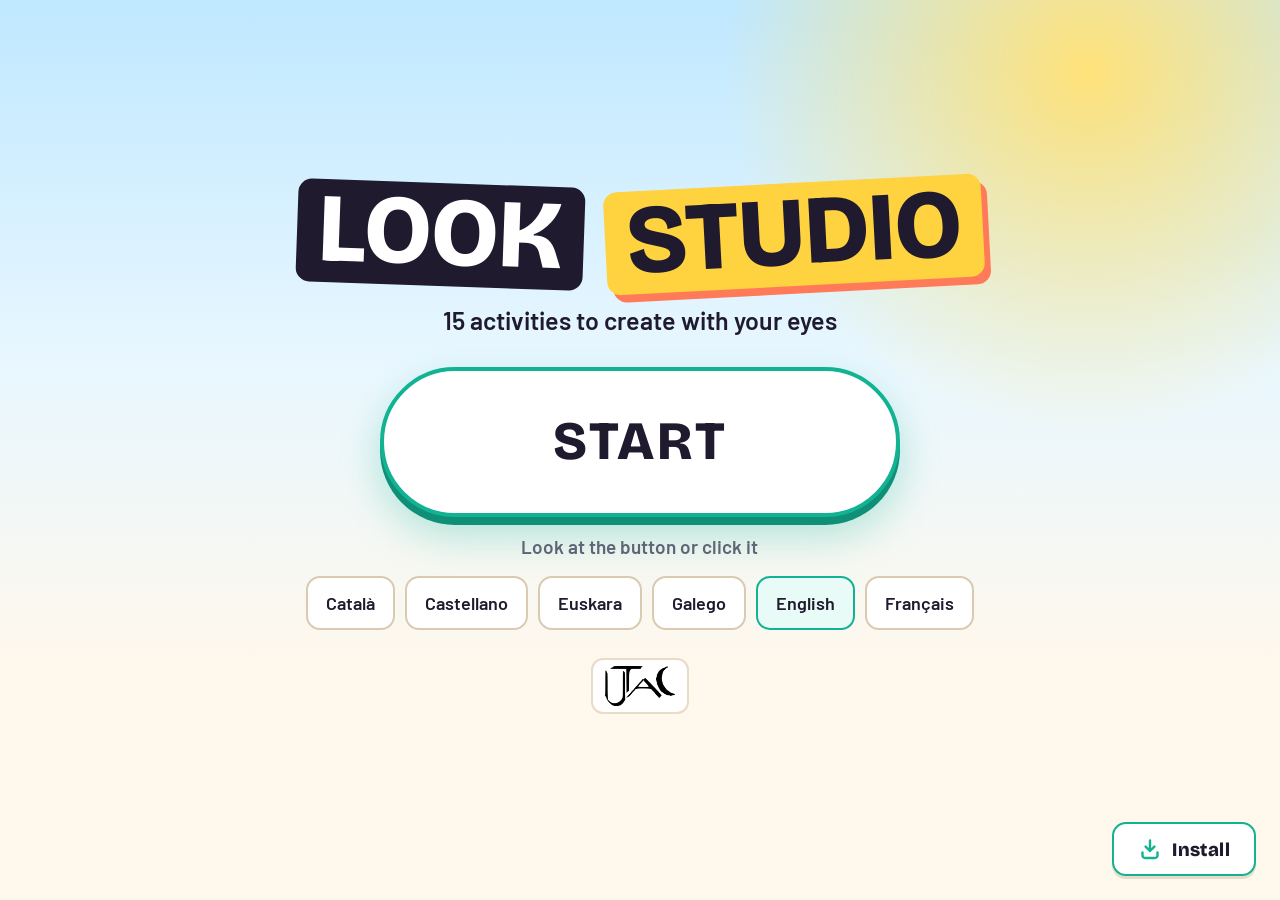
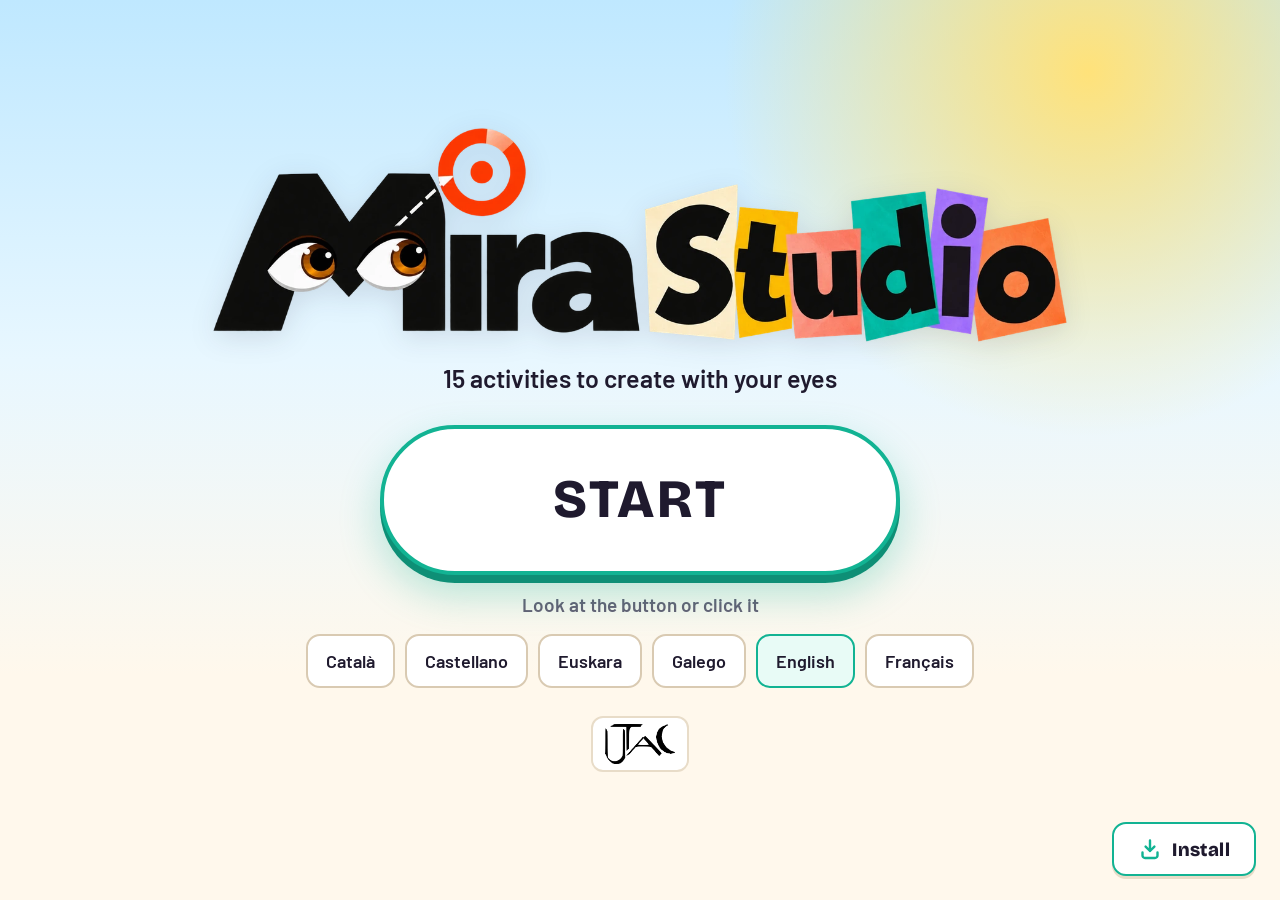
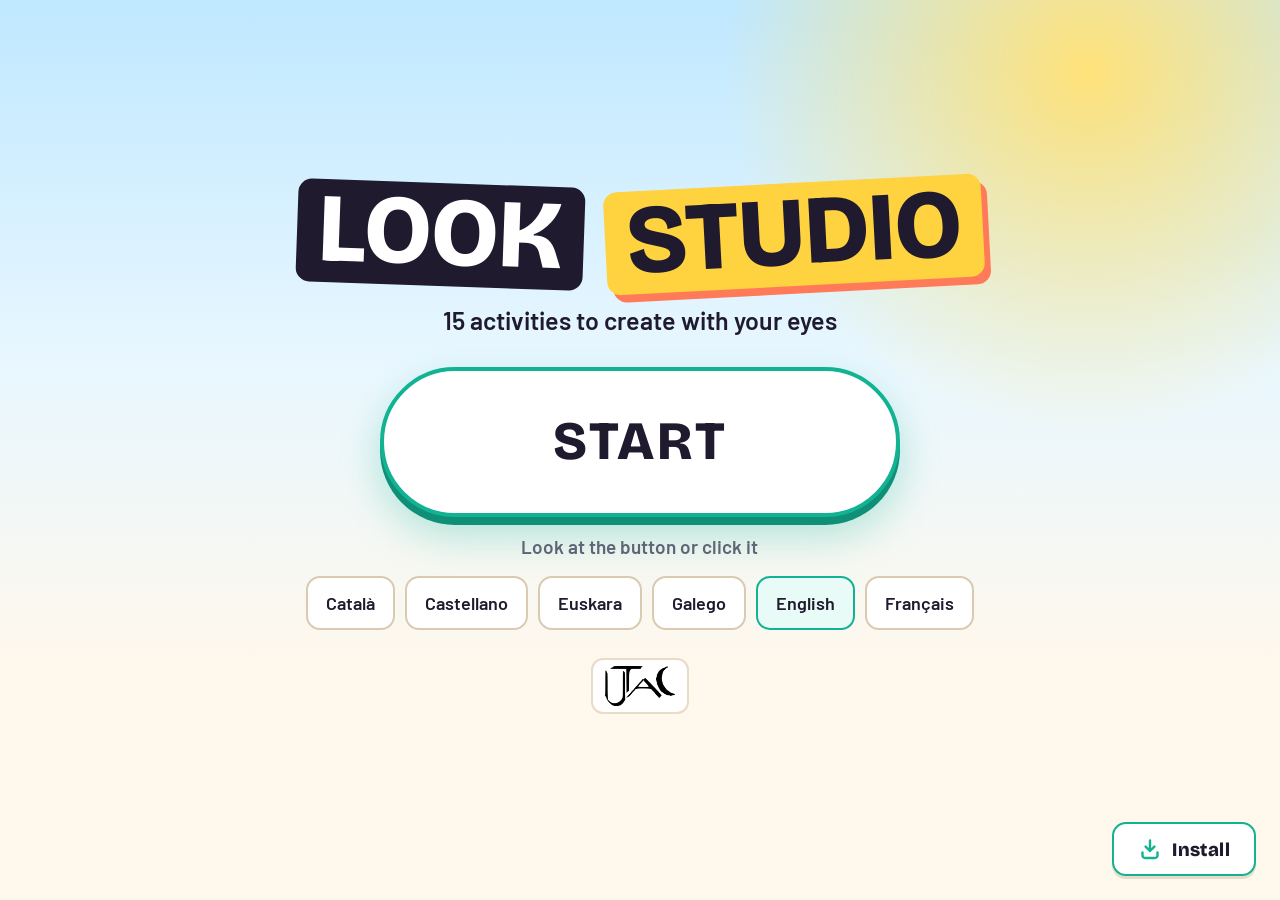
